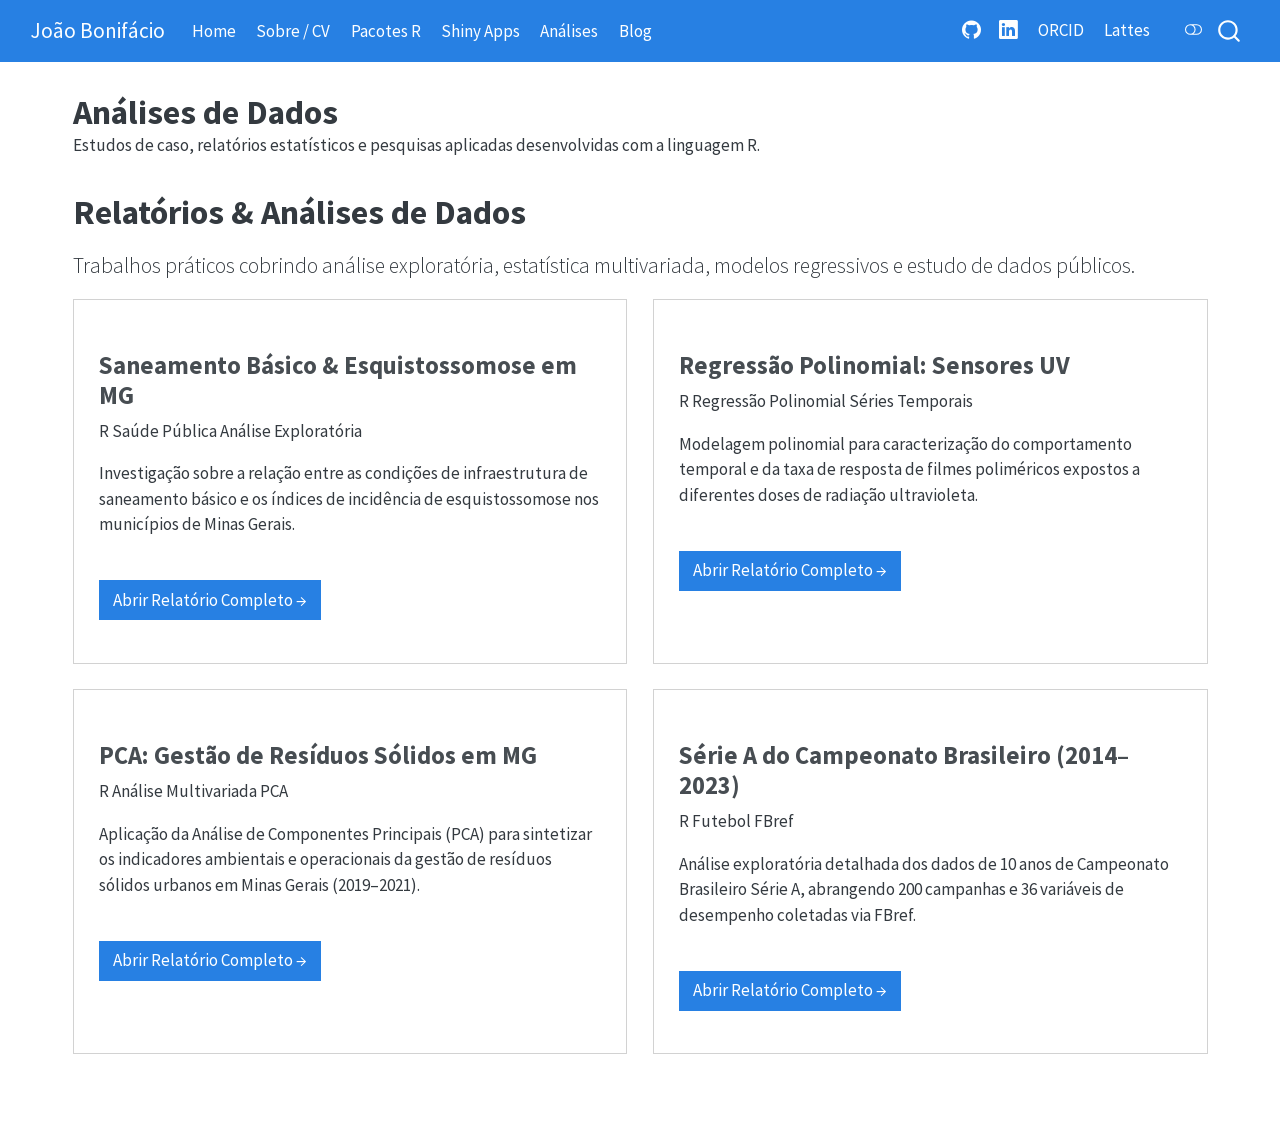
==== docs/analises/index.html @ 39306c9c "style: foto em círculo perfeito, remover emojis e rótulos limpos de ORCID e Lattes" ====
<!DOCTYPE html>
<html xmlns="http://www.w3.org/1999/xhtml" lang="en" xml:lang="en"><head>

<meta charset="utf-8">
<meta name="generator" content="quarto-1.6.39">

<meta name="viewport" content="width=device-width, initial-scale=1.0, user-scalable=yes">

<meta name="description" content="Estudos de caso, relatórios estatísticos e pesquisas aplicadas desenvolvidas com a linguagem R.">

<title>Análises de Dados – João Bonifácio</title>
<style>
code{white-space: pre-wrap;}
span.smallcaps{font-variant: small-caps;}
div.columns{display: flex; gap: min(4vw, 1.5em);}
div.column{flex: auto; overflow-x: auto;}
div.hanging-indent{margin-left: 1.5em; text-indent: -1.5em;}
ul.task-list{list-style: none;}
ul.task-list li input[type="checkbox"] {
width: 0.8em;
margin: 0 0.8em 0.2em -1em;  vertical-align: middle;
}
</style>


<script>const headroomChanged = new CustomEvent("quarto-hrChanged", {
  detail: {},
  bubbles: true,
  cancelable: false,
  composed: false,
});

const announceDismiss = () => {
  const annEl = window.document.getElementById("quarto-announcement");
  if (annEl) {
    annEl.remove();

    const annId = annEl.getAttribute("data-announcement-id");
    window.localStorage.setItem(`quarto-announce-${annId}`, "true");
  }
};

const announceRegister = () => {
  const annEl = window.document.getElementById("quarto-announcement");
  if (annEl) {
    const annId = annEl.getAttribute("data-announcement-id");
    const isDismissed =
      window.localStorage.getItem(`quarto-announce-${annId}`) || false;
    if (isDismissed) {
      announceDismiss();
      return;
    } else {
      annEl.classList.remove("hidden");
    }

    const actionEl = annEl.querySelector(".quarto-announcement-action");
    if (actionEl) {
      actionEl.addEventListener("click", function (e) {
        e.preventDefault();
        // Hide the bar immediately
        announceDismiss();
      });
    }
  }
};

window.document.addEventListener("DOMContentLoaded", function () {
  let init = false;

  announceRegister();

  // Manage the back to top button, if one is present.
  let lastScrollTop = window.pageYOffset || document.documentElement.scrollTop;
  const scrollDownBuffer = 5;
  const scrollUpBuffer = 35;
  const btn = document.getElementById("quarto-back-to-top");
  const hideBackToTop = () => {
    btn.style.display = "none";
  };
  const showBackToTop = () => {
    btn.style.display = "inline-block";
  };
  if (btn) {
    window.document.addEventListener(
      "scroll",
      function () {
        const currentScrollTop =
          window.pageYOffset || document.documentElement.scrollTop;

        // Shows and hides the button 'intelligently' as the user scrolls
        if (currentScrollTop - scrollDownBuffer > lastScrollTop) {
          hideBackToTop();
          lastScrollTop = currentScrollTop <= 0 ? 0 : currentScrollTop;
        } else if (currentScrollTop < lastScrollTop - scrollUpBuffer) {
          showBackToTop();
          lastScrollTop = currentScrollTop <= 0 ? 0 : currentScrollTop;
        }

        // Show the button at the bottom, hides it at the top
        if (currentScrollTop <= 0) {
          hideBackToTop();
        } else if (
          window.innerHeight + currentScrollTop >=
          document.body.offsetHeight
        ) {
          showBackToTop();
        }
      },
      false
    );
  }

  function throttle(func, wait) {
    var timeout;
    return function () {
      const context = this;
      const args = arguments;
      const later = function () {
        clearTimeout(timeout);
        timeout = null;
        func.apply(context, args);
      };

      if (!timeout) {
        timeout = setTimeout(later, wait);
      }
    };
  }

  function headerOffset() {
    // Set an offset if there is are fixed top navbar
    const headerEl = window.document.querySelector("header.fixed-top");
    if (headerEl) {
      return headerEl.clientHeight;
    } else {
      return 0;
    }
  }

  function footerOffset() {
    const footerEl = window.document.querySelector("footer.footer");
    if (footerEl) {
      return footerEl.clientHeight;
    } else {
      return 0;
    }
  }

  function dashboardOffset() {
    const dashboardNavEl = window.document.getElementById(
      "quarto-dashboard-header"
    );
    if (dashboardNavEl !== null) {
      return dashboardNavEl.clientHeight;
    } else {
      return 0;
    }
  }

  function updateDocumentOffsetWithoutAnimation() {
    updateDocumentOffset(false);
  }

  function updateDocumentOffset(animated) {
    // set body offset
    const topOffset = headerOffset();
    const bodyOffset = topOffset + footerOffset() + dashboardOffset();
    const bodyEl = window.document.body;
    bodyEl.setAttribute("data-bs-offset", topOffset);
    bodyEl.style.paddingTop = topOffset + "px";

    // deal with sidebar offsets
    const sidebars = window.document.querySelectorAll(
      ".sidebar, .headroom-target"
    );
    sidebars.forEach((sidebar) => {
      if (!animated) {
        sidebar.classList.add("notransition");
        // Remove the no transition class after the animation has time to complete
        setTimeout(function () {
          sidebar.classList.remove("notransition");
        }, 201);
      }

      if (window.Headroom && sidebar.classList.contains("sidebar-unpinned")) {
        sidebar.style.top = "0";
        sidebar.style.maxHeight = "100vh";
      } else {
        sidebar.style.top = topOffset + "px";
        sidebar.style.maxHeight = "calc(100vh - " + topOffset + "px)";
      }
    });

    // allow space for footer
    const mainContainer = window.document.querySelector(".quarto-container");
    if (mainContainer) {
      mainContainer.style.minHeight = "calc(100vh - " + bodyOffset + "px)";
    }

    // link offset
    let linkStyle = window.document.querySelector("#quarto-target-style");
    if (!linkStyle) {
      linkStyle = window.document.createElement("style");
      linkStyle.setAttribute("id", "quarto-target-style");
      window.document.head.appendChild(linkStyle);
    }
    while (linkStyle.firstChild) {
      linkStyle.removeChild(linkStyle.firstChild);
    }
    if (topOffset > 0) {
      linkStyle.appendChild(
        window.document.createTextNode(`
      section:target::before {
        content: "";
        display: block;
        height: ${topOffset}px;
        margin: -${topOffset}px 0 0;
      }`)
      );
    }
    if (init) {
      window.dispatchEvent(headroomChanged);
    }
    init = true;
  }

  // initialize headroom
  var header = window.document.querySelector("#quarto-header");
  if (header && window.Headroom) {
    const headroom = new window.Headroom(header, {
      tolerance: 5,
      onPin: function () {
        const sidebars = window.document.querySelectorAll(
          ".sidebar, .headroom-target"
        );
        sidebars.forEach((sidebar) => {
          sidebar.classList.remove("sidebar-unpinned");
        });
        updateDocumentOffset();
      },
      onUnpin: function () {
        const sidebars = window.document.querySelectorAll(
          ".sidebar, .headroom-target"
        );
        sidebars.forEach((sidebar) => {
          sidebar.classList.add("sidebar-unpinned");
        });
        updateDocumentOffset();
      },
    });
    headroom.init();

    let frozen = false;
    window.quartoToggleHeadroom = function () {
      if (frozen) {
        headroom.unfreeze();
        frozen = false;
      } else {
        headroom.freeze();
        frozen = true;
      }
    };
  }

  window.addEventListener(
    "hashchange",
    function (e) {
      if (
        getComputedStyle(document.documentElement).scrollBehavior !== "smooth"
      ) {
        window.scrollTo(0, window.pageYOffset - headerOffset());
      }
    },
    false
  );

  // Observe size changed for the header
  const headerEl = window.document.querySelector("header.fixed-top");
  if (headerEl && window.ResizeObserver) {
    const observer = new window.ResizeObserver(() => {
      setTimeout(updateDocumentOffsetWithoutAnimation, 0);
    });
    observer.observe(headerEl, {
      attributes: true,
      childList: true,
      characterData: true,
    });
  } else {
    window.addEventListener(
      "resize",
      throttle(updateDocumentOffsetWithoutAnimation, 50)
    );
  }
  setTimeout(updateDocumentOffsetWithoutAnimation, 250);

  // fixup index.html links if we aren't on the filesystem
  if (window.location.protocol !== "file:") {
    const links = window.document.querySelectorAll("a");
    for (let i = 0; i < links.length; i++) {
      if (links[i].href) {
        links[i].dataset.originalHref = links[i].href;
        links[i].href = links[i].href.replace(/\/index\.html/, "/");
      }
    }

    // Fixup any sharing links that require urls
    // Append url to any sharing urls
    const sharingLinks = window.document.querySelectorAll(
      "a.sidebar-tools-main-item, a.quarto-navigation-tool, a.quarto-navbar-tools, a.quarto-navbar-tools-item"
    );
    for (let i = 0; i < sharingLinks.length; i++) {
      const sharingLink = sharingLinks[i];
      const href = sharingLink.getAttribute("href");
      if (href) {
        sharingLink.setAttribute(
          "href",
          href.replace("|url|", window.location.href)
        );
      }
    }

    // Scroll the active navigation item into view, if necessary
    const navSidebar = window.document.querySelector("nav#quarto-sidebar");
    if (navSidebar) {
      // Find the active item
      const activeItem = navSidebar.querySelector("li.sidebar-item a.active");
      if (activeItem) {
        // Wait for the scroll height and height to resolve by observing size changes on the
        // nav element that is scrollable
        const resizeObserver = new ResizeObserver((_entries) => {
          // The bottom of the element
          const elBottom = activeItem.offsetTop;
          const viewBottom = navSidebar.scrollTop + navSidebar.clientHeight;

          // The element height and scroll height are the same, then we are still loading
          if (viewBottom !== navSidebar.scrollHeight) {
            // Determine if the item isn't visible and scroll to it
            if (elBottom >= viewBottom) {
              navSidebar.scrollTop = elBottom;
            }

            // stop observing now since we've completed the scroll
            resizeObserver.unobserve(navSidebar);
          }
        });
        resizeObserver.observe(navSidebar);
      }
    }
  }
});
</script>
<script>/*!
 * headroom.js v0.12.0 - Give your page some headroom. Hide your header until you need it
 * Copyright (c) 2020 Nick Williams - http://wicky.nillia.ms/headroom.js
 * License: MIT
 */

!function(t,n){"object"==typeof exports&&"undefined"!=typeof module?module.exports=n():"function"==typeof define&&define.amd?define(n):(t=t||self).Headroom=n()}(this,function(){"use strict";function t(){return"undefined"!=typeof window}function d(t){return function(t){return t&&t.document&&function(t){return 9===t.nodeType}(t.document)}(t)?function(t){var n=t.document,o=n.body,s=n.documentElement;return{scrollHeight:function(){return Math.max(o.scrollHeight,s.scrollHeight,o.offsetHeight,s.offsetHeight,o.clientHeight,s.clientHeight)},height:function(){return t.innerHeight||s.clientHeight||o.clientHeight},scrollY:function(){return void 0!==t.pageYOffset?t.pageYOffset:(s||o.parentNode||o).scrollTop}}}(t):function(t){return{scrollHeight:function(){return Math.max(t.scrollHeight,t.offsetHeight,t.clientHeight)},height:function(){return Math.max(t.offsetHeight,t.clientHeight)},scrollY:function(){return t.scrollTop}}}(t)}function n(t,s,e){var n,o=function(){var n=!1;try{var t={get passive(){n=!0}};window.addEventListener("test",t,t),window.removeEventListener("test",t,t)}catch(t){n=!1}return n}(),i=!1,r=d(t),l=r.scrollY(),a={};function c(){var t=Math.round(r.scrollY()),n=r.height(),o=r.scrollHeight();a.scrollY=t,a.lastScrollY=l,a.direction=l<t?"down":"up",a.distance=Math.abs(t-l),a.isOutOfBounds=t<0||o<t+n,a.top=t<=s.offset[a.direction],a.bottom=o<=t+n,a.toleranceExceeded=a.distance>s.tolerance[a.direction],e(a),l=t,i=!1}function h(){i||(i=!0,n=requestAnimationFrame(c))}var u=!!o&&{passive:!0,capture:!1};return t.addEventListener("scroll",h,u),c(),{destroy:function(){cancelAnimationFrame(n),t.removeEventListener("scroll",h,u)}}}function o(t){return t===Object(t)?t:{down:t,up:t}}function s(t,n){n=n||{},Object.assign(this,s.options,n),this.classes=Object.assign({},s.options.classes,n.classes),this.elem=t,this.tolerance=o(this.tolerance),this.offset=o(this.offset),this.initialised=!1,this.frozen=!1}return s.prototype={constructor:s,init:function(){return s.cutsTheMustard&&!this.initialised&&(this.addClass("initial"),this.initialised=!0,setTimeout(function(t){t.scrollTracker=n(t.scroller,{offset:t.offset,tolerance:t.tolerance},t.update.bind(t))},100,this)),this},destroy:function(){this.initialised=!1,Object.keys(this.classes).forEach(this.removeClass,this),this.scrollTracker.destroy()},unpin:function(){!this.hasClass("pinned")&&this.hasClass("unpinned")||(this.addClass("unpinned"),this.removeClass("pinned"),this.onUnpin&&this.onUnpin.call(this))},pin:function(){this.hasClass("unpinned")&&(this.addClass("pinned"),this.removeClass("unpinned"),this.onPin&&this.onPin.call(this))},freeze:function(){this.frozen=!0,this.addClass("frozen")},unfreeze:function(){this.frozen=!1,this.removeClass("frozen")},top:function(){this.hasClass("top")||(this.addClass("top"),this.removeClass("notTop"),this.onTop&&this.onTop.call(this))},notTop:function(){this.hasClass("notTop")||(this.addClass("notTop"),this.removeClass("top"),this.onNotTop&&this.onNotTop.call(this))},bottom:function(){this.hasClass("bottom")||(this.addClass("bottom"),this.removeClass("notBottom"),this.onBottom&&this.onBottom.call(this))},notBottom:function(){this.hasClass("notBottom")||(this.addClass("notBottom"),this.removeClass("bottom"),this.onNotBottom&&this.onNotBottom.call(this))},shouldUnpin:function(t){return"down"===t.direction&&!t.top&&t.toleranceExceeded},shouldPin:function(t){return"up"===t.direction&&t.toleranceExceeded||t.top},addClass:function(t){this.elem.classList.add.apply(this.elem.classList,this.classes[t].split(" "))},removeClass:function(t){this.elem.classList.remove.apply(this.elem.classList,this.classes[t].split(" "))},hasClass:function(t){return this.classes[t].split(" ").every(function(t){return this.classList.contains(t)},this.elem)},update:function(t){t.isOutOfBounds||!0!==this.frozen&&(t.top?this.top():this.notTop(),t.bottom?this.bottom():this.notBottom(),this.shouldUnpin(t)?this.unpin():this.shouldPin(t)&&this.pin())}},s.options={tolerance:{up:0,down:0},offset:0,scroller:t()?window:null,classes:{frozen:"headroom--frozen",pinned:"headroom--pinned",unpinned:"headroom--unpinned",top:"headroom--top",notTop:"headroom--not-top",bottom:"headroom--bottom",notBottom:"headroom--not-bottom",initial:"headroom"}},s.cutsTheMustard=!!(t()&&function(){}.bind&&"classList"in document.documentElement&&Object.assign&&Object.keys&&requestAnimationFrame),s});
</script>
<script>/*!
 * clipboard.js v2.0.11
 * https://clipboardjs.com/
 *
 * Licensed MIT © Zeno Rocha
 */
!function(t,e){"object"==typeof exports&&"object"==typeof module?module.exports=e():"function"==typeof define&&define.amd?define([],e):"object"==typeof exports?exports.ClipboardJS=e():t.ClipboardJS=e()}(this,function(){return n={686:function(t,e,n){"use strict";n.d(e,{default:function(){return b}});var e=n(279),i=n.n(e),e=n(370),u=n.n(e),e=n(817),r=n.n(e);function c(t){try{return document.execCommand(t)}catch(t){return}}var a=function(t){t=r()(t);return c("cut"),t};function o(t,e){var n,o,t=(n=t,o="rtl"===document.documentElement.getAttribute("dir"),(t=document.createElement("textarea")).style.fontSize="12pt",t.style.border="0",t.style.padding="0",t.style.margin="0",t.style.position="absolute",t.style[o?"right":"left"]="-9999px",o=window.pageYOffset||document.documentElement.scrollTop,t.style.top="".concat(o,"px"),t.setAttribute("readonly",""),t.value=n,t);return e.container.appendChild(t),e=r()(t),c("copy"),t.remove(),e}var f=function(t){var e=1<arguments.length&&void 0!==arguments[1]?arguments[1]:{container:document.body},n="";return"string"==typeof t?n=o(t,e):t instanceof HTMLInputElement&&!["text","search","url","tel","password"].includes(null==t?void 0:t.type)?n=o(t.value,e):(n=r()(t),c("copy")),n};function l(t){return(l="function"==typeof Symbol&&"symbol"==typeof Symbol.iterator?function(t){return typeof t}:function(t){return t&&"function"==typeof Symbol&&t.constructor===Symbol&&t!==Symbol.prototype?"symbol":typeof t})(t)}var s=function(){var t=0<arguments.length&&void 0!==arguments[0]?arguments[0]:{},e=t.action,n=void 0===e?"copy":e,o=t.container,e=t.target,t=t.text;if("copy"!==n&&"cut"!==n)throw new Error('Invalid "action" value, use either "copy" or "cut"');if(void 0!==e){if(!e||"object"!==l(e)||1!==e.nodeType)throw new Error('Invalid "target" value, use a valid Element');if("copy"===n&&e.hasAttribute("disabled"))throw new Error('Invalid "target" attribute. Please use "readonly" instead of "disabled" attribute');if("cut"===n&&(e.hasAttribute("readonly")||e.hasAttribute("disabled")))throw new Error('Invalid "target" attribute. You can\'t cut text from elements with "readonly" or "disabled" attributes')}return t?f(t,{container:o}):e?"cut"===n?a(e):f(e,{container:o}):void 0};function p(t){return(p="function"==typeof Symbol&&"symbol"==typeof Symbol.iterator?function(t){return typeof t}:function(t){return t&&"function"==typeof Symbol&&t.constructor===Symbol&&t!==Symbol.prototype?"symbol":typeof t})(t)}function d(t,e){for(var n=0;n<e.length;n++){var o=e[n];o.enumerable=o.enumerable||!1,o.configurable=!0,"value"in o&&(o.writable=!0),Object.defineProperty(t,o.key,o)}}function y(t,e){return(y=Object.setPrototypeOf||function(t,e){return t.__proto__=e,t})(t,e)}function h(n){var o=function(){if("undefined"==typeof Reflect||!Reflect.construct)return!1;if(Reflect.construct.sham)return!1;if("function"==typeof Proxy)return!0;try{return Date.prototype.toString.call(Reflect.construct(Date,[],function(){})),!0}catch(t){return!1}}();return function(){var t,e=v(n);return t=o?(t=v(this).constructor,Reflect.construct(e,arguments,t)):e.apply(this,arguments),e=this,!(t=t)||"object"!==p(t)&&"function"!=typeof t?function(t){if(void 0!==t)return t;throw new ReferenceError("this hasn't been initialised - super() hasn't been called")}(e):t}}function v(t){return(v=Object.setPrototypeOf?Object.getPrototypeOf:function(t){return t.__proto__||Object.getPrototypeOf(t)})(t)}function m(t,e){t="data-clipboard-".concat(t);if(e.hasAttribute(t))return e.getAttribute(t)}var b=function(){!function(t,e){if("function"!=typeof e&&null!==e)throw new TypeError("Super expression must either be null or a function");t.prototype=Object.create(e&&e.prototype,{constructor:{value:t,writable:!0,configurable:!0}}),e&&y(t,e)}(r,i());var t,e,n,o=h(r);function r(t,e){var n;return function(t){if(!(t instanceof r))throw new TypeError("Cannot call a class as a function")}(this),(n=o.call(this)).resolveOptions(e),n.listenClick(t),n}return t=r,n=[{key:"copy",value:function(t){var e=1<arguments.length&&void 0!==arguments[1]?arguments[1]:{container:document.body};return f(t,e)}},{key:"cut",value:function(t){return a(t)}},{key:"isSupported",value:function(){var t=0<arguments.length&&void 0!==arguments[0]?arguments[0]:["copy","cut"],t="string"==typeof t?[t]:t,e=!!document.queryCommandSupported;return t.forEach(function(t){e=e&&!!document.queryCommandSupported(t)}),e}}],(e=[{key:"resolveOptions",value:function(){var t=0<arguments.length&&void 0!==arguments[0]?arguments[0]:{};this.action="function"==typeof t.action?t.action:this.defaultAction,this.target="function"==typeof t.target?t.target:this.defaultTarget,this.text="function"==typeof t.text?t.text:this.defaultText,this.container="object"===p(t.container)?t.container:document.body}},{key:"listenClick",value:function(t){var e=this;this.listener=u()(t,"click",function(t){return e.onClick(t)})}},{key:"onClick",value:function(t){var e=t.delegateTarget||t.currentTarget,n=this.action(e)||"copy",t=s({action:n,container:this.container,target:this.target(e),text:this.text(e)});this.emit(t?"success":"error",{action:n,text:t,trigger:e,clearSelection:function(){e&&e.focus(),window.getSelection().removeAllRanges()}})}},{key:"defaultAction",value:function(t){return m("action",t)}},{key:"defaultTarget",value:function(t){t=m("target",t);if(t)return document.querySelector(t)}},{key:"defaultText",value:function(t){return m("text",t)}},{key:"destroy",value:function(){this.listener.destroy()}}])&&d(t.prototype,e),n&&d(t,n),r}()},828:function(t){var e;"undefined"==typeof Element||Element.prototype.matches||((e=Element.prototype).matches=e.matchesSelector||e.mozMatchesSelector||e.msMatchesSelector||e.oMatchesSelector||e.webkitMatchesSelector),t.exports=function(t,e){for(;t&&9!==t.nodeType;){if("function"==typeof t.matches&&t.matches(e))return t;t=t.parentNode}}},438:function(t,e,n){var u=n(828);function i(t,e,n,o,r){var i=function(e,n,t,o){return function(t){t.delegateTarget=u(t.target,n),t.delegateTarget&&o.call(e,t)}}.apply(this,arguments);return t.addEventListener(n,i,r),{destroy:function(){t.removeEventListener(n,i,r)}}}t.exports=function(t,e,n,o,r){return"function"==typeof t.addEventListener?i.apply(null,arguments):"function"==typeof n?i.bind(null,document).apply(null,arguments):("string"==typeof t&&(t=document.querySelectorAll(t)),Array.prototype.map.call(t,function(t){return i(t,e,n,o,r)}))}},879:function(t,n){n.node=function(t){return void 0!==t&&t instanceof HTMLElement&&1===t.nodeType},n.nodeList=function(t){var e=Object.prototype.toString.call(t);return void 0!==t&&("[object NodeList]"===e||"[object HTMLCollection]"===e)&&"length"in t&&(0===t.length||n.node(t[0]))},n.string=function(t){return"string"==typeof t||t instanceof String},n.fn=function(t){return"[object Function]"===Object.prototype.toString.call(t)}},370:function(t,e,n){var f=n(879),l=n(438);t.exports=function(t,e,n){if(!t&&!e&&!n)throw new Error("Missing required arguments");if(!f.string(e))throw new TypeError("Second argument must be a String");if(!f.fn(n))throw new TypeError("Third argument must be a Function");if(f.node(t))return c=e,a=n,(u=t).addEventListener(c,a),{destroy:function(){u.removeEventListener(c,a)}};if(f.nodeList(t))return o=t,r=e,i=n,Array.prototype.forEach.call(o,function(t){t.addEventListener(r,i)}),{destroy:function(){Array.prototype.forEach.call(o,function(t){t.removeEventListener(r,i)})}};if(f.string(t))return t=t,e=e,n=n,l(document.body,t,e,n);throw new TypeError("First argument must be a String, HTMLElement, HTMLCollection, or NodeList");var o,r,i,u,c,a}},817:function(t){t.exports=function(t){var e,n="SELECT"===t.nodeName?(t.focus(),t.value):"INPUT"===t.nodeName||"TEXTAREA"===t.nodeName?((e=t.hasAttribute("readonly"))||t.setAttribute("readonly",""),t.select(),t.setSelectionRange(0,t.value.length),e||t.removeAttribute("readonly"),t.value):(t.hasAttribute("contenteditable")&&t.focus(),n=window.getSelection(),(e=document.createRange()).selectNodeContents(t),n.removeAllRanges(),n.addRange(e),n.toString());return n}},279:function(t){function e(){}e.prototype={on:function(t,e,n){var o=this.e||(this.e={});return(o[t]||(o[t]=[])).push({fn:e,ctx:n}),this},once:function(t,e,n){var o=this;function r(){o.off(t,r),e.apply(n,arguments)}return r._=e,this.on(t,r,n)},emit:function(t){for(var e=[].slice.call(arguments,1),n=((this.e||(this.e={}))[t]||[]).slice(),o=0,r=n.length;o<r;o++)n[o].fn.apply(n[o].ctx,e);return this},off:function(t,e){var n=this.e||(this.e={}),o=n[t],r=[];if(o&&e)for(var i=0,u=o.length;i<u;i++)o[i].fn!==e&&o[i].fn._!==e&&r.push(o[i]);return r.length?n[t]=r:delete n[t],this}},t.exports=e,t.exports.TinyEmitter=e}},r={},o.n=function(t){var e=t&&t.__esModule?function(){return t.default}:function(){return t};return o.d(e,{a:e}),e},o.d=function(t,e){for(var n in e)o.o(e,n)&&!o.o(t,n)&&Object.defineProperty(t,n,{enumerable:!0,get:e[n]})},o.o=function(t,e){return Object.prototype.hasOwnProperty.call(t,e)},o(686).default;function o(t){if(r[t])return r[t].exports;var e=r[t]={exports:{}};return n[t](e,e.exports,o),e.exports}var n,r});</script>
<script>/*! @algolia/autocomplete-js 1.11.1 | MIT License | © Algolia, Inc. and contributors | https://github.com/algolia/autocomplete */
!function(e,t){"object"==typeof exports&&"undefined"!=typeof module?t(exports):"function"==typeof define&&define.amd?define(["exports"],t):t((e="undefined"!=typeof globalThis?globalThis:e||self)["@algolia/autocomplete-js"]={})}(this,(function(e){"use strict";function t(e,t){var n=Object.keys(e);if(Object.getOwnPropertySymbols){var r=Object.getOwnPropertySymbols(e);t&&(r=r.filter((function(t){return Object.getOwnPropertyDescriptor(e,t).enumerable}))),n.push.apply(n,r)}return n}function n(e){for(var n=1;n<arguments.length;n++){var r=null!=arguments[n]?arguments[n]:{};n%2?t(Object(r),!0).forEach((function(t){o(e,t,r[t])})):Object.getOwnPropertyDescriptors?Object.defineProperties(e,Object.getOwnPropertyDescriptors(r)):t(Object(r)).forEach((function(t){Object.defineProperty(e,t,Object.getOwnPropertyDescriptor(r,t))}))}return e}function r(e){return r="function"==typeof Symbol&&"symbol"==typeof Symbol.iterator?function(e){return typeof e}:function(e){return e&&"function"==typeof Symbol&&e.constructor===Symbol&&e!==Symbol.prototype?"symbol":typeof e},r(e)}function o(e,t,n){return(t=function(e){var t=function(e,t){if("object"!=typeof e||null===e)return e;var n=e[Symbol.toPrimitive];if(void 0!==n){var r=n.call(e,t||"default");if("object"!=typeof r)return r;throw new TypeError("@@toPrimitive must return a primitive value.")}return("string"===t?String:Number)(e)}(e,"string");return"symbol"==typeof t?t:String(t)}(t))in e?Object.defineProperty(e,t,{value:n,enumerable:!0,configurable:!0,writable:!0}):e[t]=n,e}function i(){return i=Object.assign?Object.assign.bind():function(e){for(var t=1;t<arguments.length;t++){var n=arguments[t];for(var r in n)Object.prototype.hasOwnProperty.call(n,r)&&(e[r]=n[r])}return e},i.apply(this,arguments)}function u(e,t){if(null==e)return{};var n,r,o=function(e,t){if(null==e)return{};var n,r,o={},i=Object.keys(e);for(r=0;r<i.length;r++)n=i[r],t.indexOf(n)>=0||(o[n]=e[n]);return o}(e,t);if(Object.getOwnPropertySymbols){var i=Object.getOwnPropertySymbols(e);for(r=0;r<i.length;r++)n=i[r],t.indexOf(n)>=0||Object.prototype.propertyIsEnumerable.call(e,n)&&(o[n]=e[n])}return o}function a(e,t){return function(e){if(Array.isArray(e))return e}(e)||function(e,t){var n=null==e?null:"undefined"!=typeof Symbol&&e[Symbol.iterator]||e["@@iterator"];if(null!=n){var r,o,i,u,a=[],l=!0,c=!1;try{if(i=(n=n.call(e)).next,0===t){if(Object(n)!==n)return;l=!1}else for(;!(l=(r=i.call(n)).done)&&(a.push(r.value),a.length!==t);l=!0);}catch(e){c=!0,o=e}finally{try{if(!l&&null!=n.return&&(u=n.return(),Object(u)!==u))return}finally{if(c)throw o}}return a}}(e,t)||c(e,t)||function(){throw new TypeError("Invalid attempt to destructure non-iterable instance.\nIn order to be iterable, non-array objects must have a [Symbol.iterator]() method.")}()}function l(e){return function(e){if(Array.isArray(e))return s(e)}(e)||function(e){if("undefined"!=typeof Symbol&&null!=e[Symbol.iterator]||null!=e["@@iterator"])return Array.from(e)}(e)||c(e)||function(){throw new TypeError("Invalid attempt to spread non-iterable instance.\nIn order to be iterable, non-array objects must have a [Symbol.iterator]() method.")}()}function c(e,t){if(e){if("string"==typeof e)return s(e,t);var n=Object.prototype.toString.call(e).slice(8,-1);return"Object"===n&&e.constructor&&(n=e.constructor.name),"Map"===n||"Set"===n?Array.from(e):"Arguments"===n||/^(?:Ui|I)nt(?:8|16|32)(?:Clamped)?Array$/.test(n)?s(e,t):void 0}}function s(e,t){(null==t||t>e.length)&&(t=e.length);for(var n=0,r=new Array(t);n<t;n++)r[n]=e[n];return r}function f(e){return{current:e}}function p(e,t){var n=void 0;return function(){for(var r=arguments.length,o=new Array(r),i=0;i<r;i++)o[i]=arguments[i];n&&clearTimeout(n),n=setTimeout((function(){return e.apply(void 0,o)}),t)}}function m(e){return e.reduce((function(e,t){return e.concat(t)}),[])}var v=0;function d(){return"autocomplete-".concat(v++)}function y(e,t){return t.reduce((function(e,t){return e&&e[t]}),e)}function b(e){return 0===e.collections.length?0:e.collections.reduce((function(e,t){return e+t.items.length}),0)}function g(e){return e!==Object(e)}function h(e,t){if(e===t)return!0;if(g(e)||g(t)||"function"==typeof e||"function"==typeof t)return e===t;if(Object.keys(e).length!==Object.keys(t).length)return!1;for(var n=0,r=Object.keys(e);n<r.length;n++){var o=r[n];if(!(o in t))return!1;if(!h(e[o],t[o]))return!1}return!0}var O=function(){};var _="1.11.1",S=[{segment:"autocomplete-core",version:_}];function j(e){var t=e.item,n=e.items,r=void 0===n?[]:n;return{index:t.__autocomplete_indexName,items:[t],positions:[1+r.findIndex((function(e){return e.objectID===t.objectID}))],queryID:t.__autocomplete_queryID,algoliaSource:["autocomplete"]}}function P(e,t){return function(e){if(Array.isArray(e))return e}(e)||function(e,t){var n=null==e?null:"undefined"!=typeof Symbol&&e[Symbol.iterator]||e["@@iterator"];if(null!=n){var r,o,i,u,a=[],l=!0,c=!1;try{if(i=(n=n.call(e)).next,0===t){if(Object(n)!==n)return;l=!1}else for(;!(l=(r=i.call(n)).done)&&(a.push(r.value),a.length!==t);l=!0);}catch(e){c=!0,o=e}finally{try{if(!l&&null!=n.return&&(u=n.return(),Object(u)!==u))return}finally{if(c)throw o}}return a}}(e,t)||function(e,t){if(!e)return;if("string"==typeof e)return w(e,t);var n=Object.prototype.toString.call(e).slice(8,-1);"Object"===n&&e.constructor&&(n=e.constructor.name);if("Map"===n||"Set"===n)return Array.from(e);if("Arguments"===n||/^(?:Ui|I)nt(?:8|16|32)(?:Clamped)?Array$/.test(n))return w(e,t)}(e,t)||function(){throw new TypeError("Invalid attempt to destructure non-iterable instance.\nIn order to be iterable, non-array objects must have a [Symbol.iterator]() method.")}()}function w(e,t){(null==t||t>e.length)&&(t=e.length);for(var n=0,r=new Array(t);n<t;n++)r[n]=e[n];return r}var I=["items"],A=["items"];function E(e){return E="function"==typeof Symbol&&"symbol"==typeof Symbol.iterator?function(e){return typeof e}:function(e){return e&&"function"==typeof Symbol&&e.constructor===Symbol&&e!==Symbol.prototype?"symbol":typeof e},E(e)}function D(e){return function(e){if(Array.isArray(e))return C(e)}(e)||function(e){if("undefined"!=typeof Symbol&&null!=e[Symbol.iterator]||null!=e["@@iterator"])return Array.from(e)}(e)||function(e,t){if(!e)return;if("string"==typeof e)return C(e,t);var n=Object.prototype.toString.call(e).slice(8,-1);"Object"===n&&e.constructor&&(n=e.constructor.name);if("Map"===n||"Set"===n)return Array.from(e);if("Arguments"===n||/^(?:Ui|I)nt(?:8|16|32)(?:Clamped)?Array$/.test(n))return C(e,t)}(e)||function(){throw new TypeError("Invalid attempt to spread non-iterable instance.\nIn order to be iterable, non-array objects must have a [Symbol.iterator]() method.")}()}function C(e,t){(null==t||t>e.length)&&(t=e.length);for(var n=0,r=new Array(t);n<t;n++)r[n]=e[n];return r}function k(e,t){if(null==e)return{};var n,r,o=function(e,t){if(null==e)return{};var n,r,o={},i=Object.keys(e);for(r=0;r<i.length;r++)n=i[r],t.indexOf(n)>=0||(o[n]=e[n]);return o}(e,t);if(Object.getOwnPropertySymbols){var i=Object.getOwnPropertySymbols(e);for(r=0;r<i.length;r++)n=i[r],t.indexOf(n)>=0||Object.prototype.propertyIsEnumerable.call(e,n)&&(o[n]=e[n])}return o}function x(e,t){var n=Object.keys(e);if(Object.getOwnPropertySymbols){var r=Object.getOwnPropertySymbols(e);t&&(r=r.filter((function(t){return Object.getOwnPropertyDescriptor(e,t).enumerable}))),n.push.apply(n,r)}return n}function N(e){for(var t=1;t<arguments.length;t++){var n=null!=arguments[t]?arguments[t]:{};t%2?x(Object(n),!0).forEach((function(t){T(e,t,n[t])})):Object.getOwnPropertyDescriptors?Object.defineProperties(e,Object.getOwnPropertyDescriptors(n)):x(Object(n)).forEach((function(t){Object.defineProperty(e,t,Object.getOwnPropertyDescriptor(n,t))}))}return e}function T(e,t,n){return(t=function(e){var t=function(e,t){if("object"!==E(e)||null===e)return e;var n=e[Symbol.toPrimitive];if(void 0!==n){var r=n.call(e,t||"default");if("object"!==E(r))return r;throw new TypeError("@@toPrimitive must return a primitive value.")}return("string"===t?String:Number)(e)}(e,"string");return"symbol"===E(t)?t:String(t)}(t))in e?Object.defineProperty(e,t,{value:n,enumerable:!0,configurable:!0,writable:!0}):e[t]=n,e}function q(e){for(var t=arguments.length>1&&void 0!==arguments[1]?arguments[1]:20,n=[],r=0;r<e.objectIDs.length;r+=t)n.push(N(N({},e),{},{objectIDs:e.objectIDs.slice(r,r+t)}));return n}function B(e){return e.map((function(e){var t=e.items,n=k(e,I);return N(N({},n),{},{objectIDs:(null==t?void 0:t.map((function(e){return e.objectID})))||n.objectIDs})}))}function R(e){var t,n,r,o=(t=P((e.version||"").split(".").map(Number),2),n=t[0],r=t[1],n>=3||2===n&&r>=4||1===n&&r>=10);function i(t,n,r){if(o&&void 0!==r){var i=r[0].__autocomplete_algoliaCredentials,u={"X-Algolia-Application-Id":i.appId,"X-Algolia-API-Key":i.apiKey};e.apply(void 0,[t].concat(D(n),[{headers:u}]))}else e.apply(void 0,[t].concat(D(n)))}return{init:function(t,n){e("init",{appId:t,apiKey:n})},setUserToken:function(t){e("setUserToken",t)},clickedObjectIDsAfterSearch:function(){for(var e=arguments.length,t=new Array(e),n=0;n<e;n++)t[n]=arguments[n];t.length>0&&i("clickedObjectIDsAfterSearch",B(t),t[0].items)},clickedObjectIDs:function(){for(var e=arguments.length,t=new Array(e),n=0;n<e;n++)t[n]=arguments[n];t.length>0&&i("clickedObjectIDs",B(t),t[0].items)},clickedFilters:function(){for(var t=arguments.length,n=new Array(t),r=0;r<t;r++)n[r]=arguments[r];n.length>0&&e.apply(void 0,["clickedFilters"].concat(n))},convertedObjectIDsAfterSearch:function(){for(var e=arguments.length,t=new Array(e),n=0;n<e;n++)t[n]=arguments[n];t.length>0&&i("convertedObjectIDsAfterSearch",B(t),t[0].items)},convertedObjectIDs:function(){for(var e=arguments.length,t=new Array(e),n=0;n<e;n++)t[n]=arguments[n];t.length>0&&i("convertedObjectIDs",B(t),t[0].items)},convertedFilters:function(){for(var t=arguments.length,n=new Array(t),r=0;r<t;r++)n[r]=arguments[r];n.length>0&&e.apply(void 0,["convertedFilters"].concat(n))},viewedObjectIDs:function(){for(var e=arguments.length,t=new Array(e),n=0;n<e;n++)t[n]=arguments[n];t.length>0&&t.reduce((function(e,t){var n=t.items,r=k(t,A);return[].concat(D(e),D(q(N(N({},r),{},{objectIDs:(null==n?void 0:n.map((function(e){return e.objectID})))||r.objectIDs})).map((function(e){return{items:n,payload:e}}))))}),[]).forEach((function(e){var t=e.items;return i("viewedObjectIDs",[e.payload],t)}))},viewedFilters:function(){for(var t=arguments.length,n=new Array(t),r=0;r<t;r++)n[r]=arguments[r];n.length>0&&e.apply(void 0,["viewedFilters"].concat(n))}}}function F(e){var t=e.items.reduce((function(e,t){var n;return e[t.__autocomplete_indexName]=(null!==(n=e[t.__autocomplete_indexName])&&void 0!==n?n:[]).concat(t),e}),{});return Object.keys(t).map((function(e){return{index:e,items:t[e],algoliaSource:["autocomplete"]}}))}function L(e){return e.objectID&&e.__autocomplete_indexName&&e.__autocomplete_queryID}function U(e){return U="function"==typeof Symbol&&"symbol"==typeof Symbol.iterator?function(e){return typeof e}:function(e){return e&&"function"==typeof Symbol&&e.constructor===Symbol&&e!==Symbol.prototype?"symbol":typeof e},U(e)}function M(e){return function(e){if(Array.isArray(e))return H(e)}(e)||function(e){if("undefined"!=typeof Symbol&&null!=e[Symbol.iterator]||null!=e["@@iterator"])return Array.from(e)}(e)||function(e,t){if(!e)return;if("string"==typeof e)return H(e,t);var n=Object.prototype.toString.call(e).slice(8,-1);"Object"===n&&e.constructor&&(n=e.constructor.name);if("Map"===n||"Set"===n)return Array.from(e);if("Arguments"===n||/^(?:Ui|I)nt(?:8|16|32)(?:Clamped)?Array$/.test(n))return H(e,t)}(e)||function(){throw new TypeError("Invalid attempt to spread non-iterable instance.\nIn order to be iterable, non-array objects must have a [Symbol.iterator]() method.")}()}function H(e,t){(null==t||t>e.length)&&(t=e.length);for(var n=0,r=new Array(t);n<t;n++)r[n]=e[n];return r}function V(e,t){var n=Object.keys(e);if(Object.getOwnPropertySymbols){var r=Object.getOwnPropertySymbols(e);t&&(r=r.filter((function(t){return Object.getOwnPropertyDescriptor(e,t).enumerable}))),n.push.apply(n,r)}return n}function W(e){for(var t=1;t<arguments.length;t++){var n=null!=arguments[t]?arguments[t]:{};t%2?V(Object(n),!0).forEach((function(t){K(e,t,n[t])})):Object.getOwnPropertyDescriptors?Object.defineProperties(e,Object.getOwnPropertyDescriptors(n)):V(Object(n)).forEach((function(t){Object.defineProperty(e,t,Object.getOwnPropertyDescriptor(n,t))}))}return e}function K(e,t,n){return(t=function(e){var t=function(e,t){if("object"!==U(e)||null===e)return e;var n=e[Symbol.toPrimitive];if(void 0!==n){var r=n.call(e,t||"default");if("object"!==U(r))return r;throw new TypeError("@@toPrimitive must return a primitive value.")}return("string"===t?String:Number)(e)}(e,"string");return"symbol"===U(t)?t:String(t)}(t))in e?Object.defineProperty(e,t,{value:n,enumerable:!0,configurable:!0,writable:!0}):e[t]=n,e}var Q="2.6.0",$="https://cdn.jsdelivr.net/npm/search-insights@".concat(Q,"/dist/search-insights.min.js"),z=p((function(e){var t=e.onItemsChange,n=e.items,r=e.insights,o=e.state;t({insights:r,insightsEvents:F({items:n}).map((function(e){return W({eventName:"Items Viewed"},e)})),state:o})}),400);function G(e){var t=function(e){return W({onItemsChange:function(e){var t=e.insights,n=e.insightsEvents;t.viewedObjectIDs.apply(t,M(n.map((function(e){return W(W({},e),{},{algoliaSource:[].concat(M(e.algoliaSource||[]),["autocomplete-internal"])})}))))},onSelect:function(e){var t=e.insights,n=e.insightsEvents;t.clickedObjectIDsAfterSearch.apply(t,M(n.map((function(e){return W(W({},e),{},{algoliaSource:[].concat(M(e.algoliaSource||[]),["autocomplete-internal"])})}))))},onActive:O},e)}(e),n=t.insightsClient,r=t.onItemsChange,o=t.onSelect,i=t.onActive,u=n;n||function(e){if("undefined"!=typeof window)e({window:window})}((function(e){var t=e.window,n=t.AlgoliaAnalyticsObject||"aa";"string"==typeof n&&(u=t[n]),u||(t.AlgoliaAnalyticsObject=n,t[n]||(t[n]=function(){t[n].queue||(t[n].queue=[]);for(var e=arguments.length,r=new Array(e),o=0;o<e;o++)r[o]=arguments[o];t[n].queue.push(r)}),t[n].version=Q,u=t[n],function(e){var t="[Autocomplete]: Could not load search-insights.js. Please load it manually following https://alg.li/insights-autocomplete";try{var n=e.document.createElement("script");n.async=!0,n.src=$,n.onerror=function(){console.error(t)},document.body.appendChild(n)}catch(e){console.error(t)}}(t))}));var a=R(u),l=f([]),c=p((function(e){var t=e.state;if(t.isOpen){var n=t.collections.reduce((function(e,t){return[].concat(M(e),M(t.items))}),[]).filter(L);h(l.current.map((function(e){return e.objectID})),n.map((function(e){return e.objectID})))||(l.current=n,n.length>0&&z({onItemsChange:r,items:n,insights:a,state:t}))}}),0);return{name:"aa.algoliaInsightsPlugin",subscribe:function(e){var t=e.setContext,n=e.onSelect,r=e.onActive;function l(e){t({algoliaInsightsPlugin:{__algoliaSearchParameters:W({clickAnalytics:!0},e?{userToken:e}:{}),insights:a}})}u("addAlgoliaAgent","insights-plugin"),l(),u("onUserTokenChange",l),u("getUserToken",null,(function(e,t){l(t)})),n((function(e){var t=e.item,n=e.state,r=e.event,i=e.source;L(t)&&o({state:n,event:r,insights:a,item:t,insightsEvents:[W({eventName:"Item Selected"},j({item:t,items:i.getItems().filter(L)}))]})})),r((function(e){var t=e.item,n=e.source,r=e.state,o=e.event;L(t)&&i({state:r,event:o,insights:a,item:t,insightsEvents:[W({eventName:"Item Active"},j({item:t,items:n.getItems().filter(L)}))]})}))},onStateChange:function(e){var t=e.state;c({state:t})},__autocomplete_pluginOptions:e}}function J(e,t){var n=t;return{then:function(t,r){return J(e.then(Y(t,n,e),Y(r,n,e)),n)},catch:function(t){return J(e.catch(Y(t,n,e)),n)},finally:function(t){return t&&n.onCancelList.push(t),J(e.finally(Y(t&&function(){return n.onCancelList=[],t()},n,e)),n)},cancel:function(){n.isCanceled=!0;var e=n.onCancelList;n.onCancelList=[],e.forEach((function(e){e()}))},isCanceled:function(){return!0===n.isCanceled}}}function X(e){return J(e,{isCanceled:!1,onCancelList:[]})}function Y(e,t,n){return e?function(n){return t.isCanceled?n:e(n)}:n}function Z(e,t,n,r){if(!n)return null;if(e<0&&(null===t||null!==r&&0===t))return n+e;var o=(null===t?-1:t)+e;return o<=-1||o>=n?null===r?null:0:o}function ee(e,t){var n=Object.keys(e);if(Object.getOwnPropertySymbols){var r=Object.getOwnPropertySymbols(e);t&&(r=r.filter((function(t){return Object.getOwnPropertyDescriptor(e,t).enumerable}))),n.push.apply(n,r)}return n}function te(e){for(var t=1;t<arguments.length;t++){var n=null!=arguments[t]?arguments[t]:{};t%2?ee(Object(n),!0).forEach((function(t){ne(e,t,n[t])})):Object.getOwnPropertyDescriptors?Object.defineProperties(e,Object.getOwnPropertyDescriptors(n)):ee(Object(n)).forEach((function(t){Object.defineProperty(e,t,Object.getOwnPropertyDescriptor(n,t))}))}return e}function ne(e,t,n){return(t=function(e){var t=function(e,t){if("object"!==re(e)||null===e)return e;var n=e[Symbol.toPrimitive];if(void 0!==n){var r=n.call(e,t||"default");if("object"!==re(r))return r;throw new TypeError("@@toPrimitive must return a primitive value.")}return("string"===t?String:Number)(e)}(e,"string");return"symbol"===re(t)?t:String(t)}(t))in e?Object.defineProperty(e,t,{value:n,enumerable:!0,configurable:!0,writable:!0}):e[t]=n,e}function re(e){return re="function"==typeof Symbol&&"symbol"==typeof Symbol.iterator?function(e){return typeof e}:function(e){return e&&"function"==typeof Symbol&&e.constructor===Symbol&&e!==Symbol.prototype?"symbol":typeof e},re(e)}function oe(e){var t=function(e){var t=e.collections.map((function(e){return e.items.length})).reduce((function(e,t,n){var r=(e[n-1]||0)+t;return e.push(r),e}),[]).reduce((function(t,n){return n<=e.activeItemId?t+1:t}),0);return e.collections[t]}(e);if(!t)return null;var n=t.items[function(e){for(var t=e.state,n=e.collection,r=!1,o=0,i=0;!1===r;){var u=t.collections[o];if(u===n){r=!0;break}i+=u.items.length,o++}return t.activeItemId-i}({state:e,collection:t})],r=t.source;return{item:n,itemInputValue:r.getItemInputValue({item:n,state:e}),itemUrl:r.getItemUrl({item:n,state:e}),source:r}}function ie(e,t,n){return[e,null==n?void 0:n.sourceId,t].filter(Boolean).join("-").replace(/\s/g,"")}var ue=/((gt|sm)-|galaxy nexus)|samsung[- ]|samsungbrowser/i;function ae(e){return ae="function"==typeof Symbol&&"symbol"==typeof Symbol.iterator?function(e){return typeof e}:function(e){return e&&"function"==typeof Symbol&&e.constructor===Symbol&&e!==Symbol.prototype?"symbol":typeof e},ae(e)}function le(e,t){var n=Object.keys(e);if(Object.getOwnPropertySymbols){var r=Object.getOwnPropertySymbols(e);t&&(r=r.filter((function(t){return Object.getOwnPropertyDescriptor(e,t).enumerable}))),n.push.apply(n,r)}return n}function ce(e,t,n){return(t=function(e){var t=function(e,t){if("object"!==ae(e)||null===e)return e;var n=e[Symbol.toPrimitive];if(void 0!==n){var r=n.call(e,t||"default");if("object"!==ae(r))return r;throw new TypeError("@@toPrimitive must return a primitive value.")}return("string"===t?String:Number)(e)}(e,"string");return"symbol"===ae(t)?t:String(t)}(t))in e?Object.defineProperty(e,t,{value:n,enumerable:!0,configurable:!0,writable:!0}):e[t]=n,e}function se(e,t,n){var r,o=t.initialState;return{getState:function(){return o},dispatch:function(r,i){var u=function(e){for(var t=1;t<arguments.length;t++){var n=null!=arguments[t]?arguments[t]:{};t%2?le(Object(n),!0).forEach((function(t){ce(e,t,n[t])})):Object.getOwnPropertyDescriptors?Object.defineProperties(e,Object.getOwnPropertyDescriptors(n)):le(Object(n)).forEach((function(t){Object.defineProperty(e,t,Object.getOwnPropertyDescriptor(n,t))}))}return e}({},o);o=e(o,{type:r,props:t,payload:i}),n({state:o,prevState:u})},pendingRequests:(r=[],{add:function(e){return r.push(e),e.finally((function(){r=r.filter((function(t){return t!==e}))}))},cancelAll:function(){r.forEach((function(e){return e.cancel()}))},isEmpty:function(){return 0===r.length}})}}function fe(e){return fe="function"==typeof Symbol&&"symbol"==typeof Symbol.iterator?function(e){return typeof e}:function(e){return e&&"function"==typeof Symbol&&e.constructor===Symbol&&e!==Symbol.prototype?"symbol":typeof e},fe(e)}function pe(e,t){var n=Object.keys(e);if(Object.getOwnPropertySymbols){var r=Object.getOwnPropertySymbols(e);t&&(r=r.filter((function(t){return Object.getOwnPropertyDescriptor(e,t).enumerable}))),n.push.apply(n,r)}return n}function me(e){for(var t=1;t<arguments.length;t++){var n=null!=arguments[t]?arguments[t]:{};t%2?pe(Object(n),!0).forEach((function(t){ve(e,t,n[t])})):Object.getOwnPropertyDescriptors?Object.defineProperties(e,Object.getOwnPropertyDescriptors(n)):pe(Object(n)).forEach((function(t){Object.defineProperty(e,t,Object.getOwnPropertyDescriptor(n,t))}))}return e}function ve(e,t,n){return(t=function(e){var t=function(e,t){if("object"!==fe(e)||null===e)return e;var n=e[Symbol.toPrimitive];if(void 0!==n){var r=n.call(e,t||"default");if("object"!==fe(r))return r;throw new TypeError("@@toPrimitive must return a primitive value.")}return("string"===t?String:Number)(e)}(e,"string");return"symbol"===fe(t)?t:String(t)}(t))in e?Object.defineProperty(e,t,{value:n,enumerable:!0,configurable:!0,writable:!0}):e[t]=n,e}function de(e){return de="function"==typeof Symbol&&"symbol"==typeof Symbol.iterator?function(e){return typeof e}:function(e){return e&&"function"==typeof Symbol&&e.constructor===Symbol&&e!==Symbol.prototype?"symbol":typeof e},de(e)}function ye(e){return function(e){if(Array.isArray(e))return be(e)}(e)||function(e){if("undefined"!=typeof Symbol&&null!=e[Symbol.iterator]||null!=e["@@iterator"])return Array.from(e)}(e)||function(e,t){if(!e)return;if("string"==typeof e)return be(e,t);var n=Object.prototype.toString.call(e).slice(8,-1);"Object"===n&&e.constructor&&(n=e.constructor.name);if("Map"===n||"Set"===n)return Array.from(e);if("Arguments"===n||/^(?:Ui|I)nt(?:8|16|32)(?:Clamped)?Array$/.test(n))return be(e,t)}(e)||function(){throw new TypeError("Invalid attempt to spread non-iterable instance.\nIn order to be iterable, non-array objects must have a [Symbol.iterator]() method.")}()}function be(e,t){(null==t||t>e.length)&&(t=e.length);for(var n=0,r=new Array(t);n<t;n++)r[n]=e[n];return r}function ge(e,t){var n=Object.keys(e);if(Object.getOwnPropertySymbols){var r=Object.getOwnPropertySymbols(e);t&&(r=r.filter((function(t){return Object.getOwnPropertyDescriptor(e,t).enumerable}))),n.push.apply(n,r)}return n}function he(e){for(var t=1;t<arguments.length;t++){var n=null!=arguments[t]?arguments[t]:{};t%2?ge(Object(n),!0).forEach((function(t){Oe(e,t,n[t])})):Object.getOwnPropertyDescriptors?Object.defineProperties(e,Object.getOwnPropertyDescriptors(n)):ge(Object(n)).forEach((function(t){Object.defineProperty(e,t,Object.getOwnPropertyDescriptor(n,t))}))}return e}function Oe(e,t,n){return(t=function(e){var t=function(e,t){if("object"!==de(e)||null===e)return e;var n=e[Symbol.toPrimitive];if(void 0!==n){var r=n.call(e,t||"default");if("object"!==de(r))return r;throw new TypeError("@@toPrimitive must return a primitive value.")}return("string"===t?String:Number)(e)}(e,"string");return"symbol"===de(t)?t:String(t)}(t))in e?Object.defineProperty(e,t,{value:n,enumerable:!0,configurable:!0,writable:!0}):e[t]=n,e}function _e(e,t){var n,r="undefined"!=typeof window?window:{},o=e.plugins||[];return he(he({debug:!1,openOnFocus:!1,enterKeyHint:void 0,placeholder:"",autoFocus:!1,defaultActiveItemId:null,stallThreshold:300,insights:!1,environment:r,shouldPanelOpen:function(e){return b(e.state)>0},reshape:function(e){return e.sources}},e),{},{id:null!==(n=e.id)&&void 0!==n?n:d(),plugins:o,initialState:he({activeItemId:null,query:"",completion:null,collections:[],isOpen:!1,status:"idle",context:{}},e.initialState),onStateChange:function(t){var n;null===(n=e.onStateChange)||void 0===n||n.call(e,t),o.forEach((function(e){var n;return null===(n=e.onStateChange)||void 0===n?void 0:n.call(e,t)}))},onSubmit:function(t){var n;null===(n=e.onSubmit)||void 0===n||n.call(e,t),o.forEach((function(e){var n;return null===(n=e.onSubmit)||void 0===n?void 0:n.call(e,t)}))},onReset:function(t){var n;null===(n=e.onReset)||void 0===n||n.call(e,t),o.forEach((function(e){var n;return null===(n=e.onReset)||void 0===n?void 0:n.call(e,t)}))},getSources:function(n){return Promise.all([].concat(ye(o.map((function(e){return e.getSources}))),[e.getSources]).filter(Boolean).map((function(e){return function(e,t){var n=[];return Promise.resolve(e(t)).then((function(e){return Promise.all(e.filter((function(e){return Boolean(e)})).map((function(e){if(e.sourceId,n.includes(e.sourceId))throw new Error("[Autocomplete] The `sourceId` ".concat(JSON.stringify(e.sourceId)," is not unique."));n.push(e.sourceId);var t={getItemInputValue:function(e){return e.state.query},getItemUrl:function(){},onSelect:function(e){(0,e.setIsOpen)(!1)},onActive:O,onResolve:O};Object.keys(t).forEach((function(e){t[e].__default=!0}));var r=te(te({},t),e);return Promise.resolve(r)})))}))}(e,n)}))).then((function(e){return m(e)})).then((function(e){return e.map((function(e){return he(he({},e),{},{onSelect:function(n){e.onSelect(n),t.forEach((function(e){var t;return null===(t=e.onSelect)||void 0===t?void 0:t.call(e,n)}))},onActive:function(n){e.onActive(n),t.forEach((function(e){var t;return null===(t=e.onActive)||void 0===t?void 0:t.call(e,n)}))},onResolve:function(n){e.onResolve(n),t.forEach((function(e){var t;return null===(t=e.onResolve)||void 0===t?void 0:t.call(e,n)}))}})}))}))},navigator:he({navigate:function(e){var t=e.itemUrl;r.location.assign(t)},navigateNewTab:function(e){var t=e.itemUrl,n=r.open(t,"_blank","noopener");null==n||n.focus()},navigateNewWindow:function(e){var t=e.itemUrl;r.open(t,"_blank","noopener")}},e.navigator)})}function Se(e){return Se="function"==typeof Symbol&&"symbol"==typeof Symbol.iterator?function(e){return typeof e}:function(e){return e&&"function"==typeof Symbol&&e.constructor===Symbol&&e!==Symbol.prototype?"symbol":typeof e},Se(e)}function je(e,t){var n=Object.keys(e);if(Object.getOwnPropertySymbols){var r=Object.getOwnPropertySymbols(e);t&&(r=r.filter((function(t){return Object.getOwnPropertyDescriptor(e,t).enumerable}))),n.push.apply(n,r)}return n}function Pe(e){for(var t=1;t<arguments.length;t++){var n=null!=arguments[t]?arguments[t]:{};t%2?je(Object(n),!0).forEach((function(t){we(e,t,n[t])})):Object.getOwnPropertyDescriptors?Object.defineProperties(e,Object.getOwnPropertyDescriptors(n)):je(Object(n)).forEach((function(t){Object.defineProperty(e,t,Object.getOwnPropertyDescriptor(n,t))}))}return e}function we(e,t,n){return(t=function(e){var t=function(e,t){if("object"!==Se(e)||null===e)return e;var n=e[Symbol.toPrimitive];if(void 0!==n){var r=n.call(e,t||"default");if("object"!==Se(r))return r;throw new TypeError("@@toPrimitive must return a primitive value.")}return("string"===t?String:Number)(e)}(e,"string");return"symbol"===Se(t)?t:String(t)}(t))in e?Object.defineProperty(e,t,{value:n,enumerable:!0,configurable:!0,writable:!0}):e[t]=n,e}function Ie(e){return Ie="function"==typeof Symbol&&"symbol"==typeof Symbol.iterator?function(e){return typeof e}:function(e){return e&&"function"==typeof Symbol&&e.constructor===Symbol&&e!==Symbol.prototype?"symbol":typeof e},Ie(e)}function Ae(e,t){var n=Object.keys(e);if(Object.getOwnPropertySymbols){var r=Object.getOwnPropertySymbols(e);t&&(r=r.filter((function(t){return Object.getOwnPropertyDescriptor(e,t).enumerable}))),n.push.apply(n,r)}return n}function Ee(e){for(var t=1;t<arguments.length;t++){var n=null!=arguments[t]?arguments[t]:{};t%2?Ae(Object(n),!0).forEach((function(t){De(e,t,n[t])})):Object.getOwnPropertyDescriptors?Object.defineProperties(e,Object.getOwnPropertyDescriptors(n)):Ae(Object(n)).forEach((function(t){Object.defineProperty(e,t,Object.getOwnPropertyDescriptor(n,t))}))}return e}function De(e,t,n){return(t=function(e){var t=function(e,t){if("object"!==Ie(e)||null===e)return e;var n=e[Symbol.toPrimitive];if(void 0!==n){var r=n.call(e,t||"default");if("object"!==Ie(r))return r;throw new TypeError("@@toPrimitive must return a primitive value.")}return("string"===t?String:Number)(e)}(e,"string");return"symbol"===Ie(t)?t:String(t)}(t))in e?Object.defineProperty(e,t,{value:n,enumerable:!0,configurable:!0,writable:!0}):e[t]=n,e}function Ce(e){return function(e){if(Array.isArray(e))return ke(e)}(e)||function(e){if("undefined"!=typeof Symbol&&null!=e[Symbol.iterator]||null!=e["@@iterator"])return Array.from(e)}(e)||function(e,t){if(!e)return;if("string"==typeof e)return ke(e,t);var n=Object.prototype.toString.call(e).slice(8,-1);"Object"===n&&e.constructor&&(n=e.constructor.name);if("Map"===n||"Set"===n)return Array.from(e);if("Arguments"===n||/^(?:Ui|I)nt(?:8|16|32)(?:Clamped)?Array$/.test(n))return ke(e,t)}(e)||function(){throw new TypeError("Invalid attempt to spread non-iterable instance.\nIn order to be iterable, non-array objects must have a [Symbol.iterator]() method.")}()}function ke(e,t){(null==t||t>e.length)&&(t=e.length);for(var n=0,r=new Array(t);n<t;n++)r[n]=e[n];return r}function xe(e){return Boolean(e.execute)}function Ne(e,t,n){if(o=e,Boolean(null==o?void 0:o.execute)){var r="algolia"===e.requesterId?Object.assign.apply(Object,[{}].concat(Ce(Object.keys(n.context).map((function(e){var t;return null===(t=n.context[e])||void 0===t?void 0:t.__algoliaSearchParameters}))))):{};return Ee(Ee({},e),{},{requests:e.queries.map((function(n){return{query:"algolia"===e.requesterId?Ee(Ee({},n),{},{params:Ee(Ee({},r),n.params)}):n,sourceId:t,transformResponse:e.transformResponse}}))})}var o;return{items:e,sourceId:t}}function Te(e){var t=e.reduce((function(e,t){if(!xe(t))return e.push(t),e;var n=t.searchClient,r=t.execute,o=t.requesterId,i=t.requests,u=e.find((function(e){return xe(t)&&xe(e)&&e.searchClient===n&&Boolean(o)&&e.requesterId===o}));if(u){var a;(a=u.items).push.apply(a,Ce(i))}else{var l={execute:r,requesterId:o,items:i,searchClient:n};e.push(l)}return e}),[]).map((function(e){if(!xe(e))return Promise.resolve(e);var t=e,n=t.execute,r=t.items;return n({searchClient:t.searchClient,requests:r})}));return Promise.all(t).then((function(e){return m(e)}))}function qe(e,t,n){return t.map((function(t){var r,o=e.filter((function(e){return e.sourceId===t.sourceId})),i=o.map((function(e){return e.items})),u=o[0].transformResponse,a=u?u({results:r=i,hits:r.map((function(e){return e.hits})).filter(Boolean),facetHits:r.map((function(e){var t;return null===(t=e.facetHits)||void 0===t?void 0:t.map((function(e){return{label:e.value,count:e.count,_highlightResult:{label:{value:e.highlighted}}}}))})).filter(Boolean)}):i;return t.onResolve({source:t,results:i,items:a,state:n.getState()}),a.every(Boolean),'The `getItems` function from source "'.concat(t.sourceId,'" must return an array of items but returned ').concat(JSON.stringify(void 0),".\n\nDid you forget to return items?\n\nSee: https://www.algolia.com/doc/ui-libraries/autocomplete/core-concepts/sources/#param-getitems"),{source:t,items:a}}))}function Be(e){return Be="function"==typeof Symbol&&"symbol"==typeof Symbol.iterator?function(e){return typeof e}:function(e){return e&&"function"==typeof Symbol&&e.constructor===Symbol&&e!==Symbol.prototype?"symbol":typeof e},Be(e)}var Re=["event","nextState","props","query","refresh","store"];function Fe(e,t){var n=Object.keys(e);if(Object.getOwnPropertySymbols){var r=Object.getOwnPropertySymbols(e);t&&(r=r.filter((function(t){return Object.getOwnPropertyDescriptor(e,t).enumerable}))),n.push.apply(n,r)}return n}function Le(e){for(var t=1;t<arguments.length;t++){var n=null!=arguments[t]?arguments[t]:{};t%2?Fe(Object(n),!0).forEach((function(t){Ue(e,t,n[t])})):Object.getOwnPropertyDescriptors?Object.defineProperties(e,Object.getOwnPropertyDescriptors(n)):Fe(Object(n)).forEach((function(t){Object.defineProperty(e,t,Object.getOwnPropertyDescriptor(n,t))}))}return e}function Ue(e,t,n){return(t=function(e){var t=function(e,t){if("object"!==Be(e)||null===e)return e;var n=e[Symbol.toPrimitive];if(void 0!==n){var r=n.call(e,t||"default");if("object"!==Be(r))return r;throw new TypeError("@@toPrimitive must return a primitive value.")}return("string"===t?String:Number)(e)}(e,"string");return"symbol"===Be(t)?t:String(t)}(t))in e?Object.defineProperty(e,t,{value:n,enumerable:!0,configurable:!0,writable:!0}):e[t]=n,e}function Me(e,t){if(null==e)return{};var n,r,o=function(e,t){if(null==e)return{};var n,r,o={},i=Object.keys(e);for(r=0;r<i.length;r++)n=i[r],t.indexOf(n)>=0||(o[n]=e[n]);return o}(e,t);if(Object.getOwnPropertySymbols){var i=Object.getOwnPropertySymbols(e);for(r=0;r<i.length;r++)n=i[r],t.indexOf(n)>=0||Object.prototype.propertyIsEnumerable.call(e,n)&&(o[n]=e[n])}return o}var He,Ve,We,Ke=null,Qe=(He=-1,Ve=-1,We=void 0,function(e){var t=++He;return Promise.resolve(e).then((function(e){return We&&t<Ve?We:(Ve=t,We=e,e)}))});function $e(e){var t=e.event,n=e.nextState,r=void 0===n?{}:n,o=e.props,i=e.query,u=e.refresh,a=e.store,l=Me(e,Re);Ke&&o.environment.clearTimeout(Ke);var c=l.setCollections,s=l.setIsOpen,f=l.setQuery,p=l.setActiveItemId,v=l.setStatus;if(f(i),p(o.defaultActiveItemId),!i&&!1===o.openOnFocus){var d,y=a.getState().collections.map((function(e){return Le(Le({},e),{},{items:[]})}));v("idle"),c(y),s(null!==(d=r.isOpen)&&void 0!==d?d:o.shouldPanelOpen({state:a.getState()}));var b=X(Qe(y).then((function(){return Promise.resolve()})));return a.pendingRequests.add(b)}v("loading"),Ke=o.environment.setTimeout((function(){v("stalled")}),o.stallThreshold);var g=X(Qe(o.getSources(Le({query:i,refresh:u,state:a.getState()},l)).then((function(e){return Promise.all(e.map((function(e){return Promise.resolve(e.getItems(Le({query:i,refresh:u,state:a.getState()},l))).then((function(t){return Ne(t,e.sourceId,a.getState())}))}))).then(Te).then((function(t){return qe(t,e,a)})).then((function(e){return function(e){var t=e.collections,n=e.props,r=e.state,o=t.reduce((function(e,t){return Pe(Pe({},e),{},we({},t.source.sourceId,Pe(Pe({},t.source),{},{getItems:function(){return m(t.items)}})))}),{}),i=n.plugins.reduce((function(e,t){return t.reshape?t.reshape(e):e}),{sourcesBySourceId:o,state:r}).sourcesBySourceId;return m(n.reshape({sourcesBySourceId:i,sources:Object.values(i),state:r})).filter(Boolean).map((function(e){return{source:e,items:e.getItems()}}))}({collections:e,props:o,state:a.getState()})}))})))).then((function(e){var n;v("idle"),c(e);var f=o.shouldPanelOpen({state:a.getState()});s(null!==(n=r.isOpen)&&void 0!==n?n:o.openOnFocus&&!i&&f||f);var p=oe(a.getState());if(null!==a.getState().activeItemId&&p){var m=p.item,d=p.itemInputValue,y=p.itemUrl,b=p.source;b.onActive(Le({event:t,item:m,itemInputValue:d,itemUrl:y,refresh:u,source:b,state:a.getState()},l))}})).finally((function(){v("idle"),Ke&&o.environment.clearTimeout(Ke)}));return a.pendingRequests.add(g)}function ze(e){return ze="function"==typeof Symbol&&"symbol"==typeof Symbol.iterator?function(e){return typeof e}:function(e){return e&&"function"==typeof Symbol&&e.constructor===Symbol&&e!==Symbol.prototype?"symbol":typeof e},ze(e)}var Ge=["event","props","refresh","store"];function Je(e,t){var n=Object.keys(e);if(Object.getOwnPropertySymbols){var r=Object.getOwnPropertySymbols(e);t&&(r=r.filter((function(t){return Object.getOwnPropertyDescriptor(e,t).enumerable}))),n.push.apply(n,r)}return n}function Xe(e){for(var t=1;t<arguments.length;t++){var n=null!=arguments[t]?arguments[t]:{};t%2?Je(Object(n),!0).forEach((function(t){Ye(e,t,n[t])})):Object.getOwnPropertyDescriptors?Object.defineProperties(e,Object.getOwnPropertyDescriptors(n)):Je(Object(n)).forEach((function(t){Object.defineProperty(e,t,Object.getOwnPropertyDescriptor(n,t))}))}return e}function Ye(e,t,n){return(t=function(e){var t=function(e,t){if("object"!==ze(e)||null===e)return e;var n=e[Symbol.toPrimitive];if(void 0!==n){var r=n.call(e,t||"default");if("object"!==ze(r))return r;throw new TypeError("@@toPrimitive must return a primitive value.")}return("string"===t?String:Number)(e)}(e,"string");return"symbol"===ze(t)?t:String(t)}(t))in e?Object.defineProperty(e,t,{value:n,enumerable:!0,configurable:!0,writable:!0}):e[t]=n,e}function Ze(e,t){if(null==e)return{};var n,r,o=function(e,t){if(null==e)return{};var n,r,o={},i=Object.keys(e);for(r=0;r<i.length;r++)n=i[r],t.indexOf(n)>=0||(o[n]=e[n]);return o}(e,t);if(Object.getOwnPropertySymbols){var i=Object.getOwnPropertySymbols(e);for(r=0;r<i.length;r++)n=i[r],t.indexOf(n)>=0||Object.prototype.propertyIsEnumerable.call(e,n)&&(o[n]=e[n])}return o}function et(e){return et="function"==typeof Symbol&&"symbol"==typeof Symbol.iterator?function(e){return typeof e}:function(e){return e&&"function"==typeof Symbol&&e.constructor===Symbol&&e!==Symbol.prototype?"symbol":typeof e},et(e)}var tt=["props","refresh","store"],nt=["inputElement","formElement","panelElement"],rt=["inputElement"],ot=["inputElement","maxLength"],it=["source"],ut=["item","source"];function at(e,t){var n=Object.keys(e);if(Object.getOwnPropertySymbols){var r=Object.getOwnPropertySymbols(e);t&&(r=r.filter((function(t){return Object.getOwnPropertyDescriptor(e,t).enumerable}))),n.push.apply(n,r)}return n}function lt(e){for(var t=1;t<arguments.length;t++){var n=null!=arguments[t]?arguments[t]:{};t%2?at(Object(n),!0).forEach((function(t){ct(e,t,n[t])})):Object.getOwnPropertyDescriptors?Object.defineProperties(e,Object.getOwnPropertyDescriptors(n)):at(Object(n)).forEach((function(t){Object.defineProperty(e,t,Object.getOwnPropertyDescriptor(n,t))}))}return e}function ct(e,t,n){return(t=function(e){var t=function(e,t){if("object"!==et(e)||null===e)return e;var n=e[Symbol.toPrimitive];if(void 0!==n){var r=n.call(e,t||"default");if("object"!==et(r))return r;throw new TypeError("@@toPrimitive must return a primitive value.")}return("string"===t?String:Number)(e)}(e,"string");return"symbol"===et(t)?t:String(t)}(t))in e?Object.defineProperty(e,t,{value:n,enumerable:!0,configurable:!0,writable:!0}):e[t]=n,e}function st(e,t){if(null==e)return{};var n,r,o=function(e,t){if(null==e)return{};var n,r,o={},i=Object.keys(e);for(r=0;r<i.length;r++)n=i[r],t.indexOf(n)>=0||(o[n]=e[n]);return o}(e,t);if(Object.getOwnPropertySymbols){var i=Object.getOwnPropertySymbols(e);for(r=0;r<i.length;r++)n=i[r],t.indexOf(n)>=0||Object.prototype.propertyIsEnumerable.call(e,n)&&(o[n]=e[n])}return o}function ft(e){var t=e.props,n=e.refresh,r=e.store,o=st(e,tt);return{getEnvironmentProps:function(e){var n=e.inputElement,o=e.formElement,i=e.panelElement;function u(e){!r.getState().isOpen&&r.pendingRequests.isEmpty()||e.target===n||!1===[o,i].some((function(t){return n=t,r=e.target,n===r||n.contains(r);var n,r}))&&(r.dispatch("blur",null),t.debug||r.pendingRequests.cancelAll())}return lt({onTouchStart:u,onMouseDown:u,onTouchMove:function(e){!1!==r.getState().isOpen&&n===t.environment.document.activeElement&&e.target!==n&&n.blur()}},st(e,nt))},getRootProps:function(e){return lt({role:"combobox","aria-expanded":r.getState().isOpen,"aria-haspopup":"listbox","aria-owns":r.getState().isOpen?r.getState().collections.map((function(e){var n=e.source;return ie(t.id,"list",n)})).join(" "):void 0,"aria-labelledby":ie(t.id,"label")},e)},getFormProps:function(e){return e.inputElement,lt({action:"",noValidate:!0,role:"search",onSubmit:function(i){var u;i.preventDefault(),t.onSubmit(lt({event:i,refresh:n,state:r.getState()},o)),r.dispatch("submit",null),null===(u=e.inputElement)||void 0===u||u.blur()},onReset:function(i){var u;i.preventDefault(),t.onReset(lt({event:i,refresh:n,state:r.getState()},o)),r.dispatch("reset",null),null===(u=e.inputElement)||void 0===u||u.focus()}},st(e,rt))},getLabelProps:function(e){return lt({htmlFor:ie(t.id,"input"),id:ie(t.id,"label")},e)},getInputProps:function(e){var i;function u(e){(t.openOnFocus||Boolean(r.getState().query))&&$e(lt({event:e,props:t,query:r.getState().completion||r.getState().query,refresh:n,store:r},o)),r.dispatch("focus",null)}var a=e||{};a.inputElement;var l=a.maxLength,c=void 0===l?512:l,s=st(a,ot),f=oe(r.getState()),p=function(e){return Boolean(e&&e.match(ue))}((null===(i=t.environment.navigator)||void 0===i?void 0:i.userAgent)||""),m=t.enterKeyHint||(null!=f&&f.itemUrl&&!p?"go":"search");return lt({"aria-autocomplete":"both","aria-activedescendant":r.getState().isOpen&&null!==r.getState().activeItemId?ie(t.id,"item-".concat(r.getState().activeItemId),null==f?void 0:f.source):void 0,"aria-controls":r.getState().isOpen?r.getState().collections.map((function(e){var n=e.source;return ie(t.id,"list",n)})).join(" "):void 0,"aria-labelledby":ie(t.id,"label"),value:r.getState().completion||r.getState().query,id:ie(t.id,"input"),autoComplete:"off",autoCorrect:"off",autoCapitalize:"off",enterKeyHint:m,spellCheck:"false",autoFocus:t.autoFocus,placeholder:t.placeholder,maxLength:c,type:"search",onChange:function(e){$e(lt({event:e,props:t,query:e.currentTarget.value.slice(0,c),refresh:n,store:r},o))},onKeyDown:function(e){!function(e){var t=e.event,n=e.props,r=e.refresh,o=e.store,i=Ze(e,Ge);if("ArrowUp"===t.key||"ArrowDown"===t.key){var u=function(){var e=oe(o.getState()),t=n.environment.document.getElementById(ie(n.id,"item-".concat(o.getState().activeItemId),null==e?void 0:e.source));t&&(t.scrollIntoViewIfNeeded?t.scrollIntoViewIfNeeded(!1):t.scrollIntoView(!1))},a=function(){var e=oe(o.getState());if(null!==o.getState().activeItemId&&e){var n=e.item,u=e.itemInputValue,a=e.itemUrl,l=e.source;l.onActive(Xe({event:t,item:n,itemInputValue:u,itemUrl:a,refresh:r,source:l,state:o.getState()},i))}};t.preventDefault(),!1===o.getState().isOpen&&(n.openOnFocus||Boolean(o.getState().query))?$e(Xe({event:t,props:n,query:o.getState().query,refresh:r,store:o},i)).then((function(){o.dispatch(t.key,{nextActiveItemId:n.defaultActiveItemId}),a(),setTimeout(u,0)})):(o.dispatch(t.key,{}),a(),u())}else if("Escape"===t.key)t.preventDefault(),o.dispatch(t.key,null),o.pendingRequests.cancelAll();else if("Tab"===t.key)o.dispatch("blur",null),o.pendingRequests.cancelAll();else if("Enter"===t.key){if(null===o.getState().activeItemId||o.getState().collections.every((function(e){return 0===e.items.length})))return void(n.debug||o.pendingRequests.cancelAll());t.preventDefault();var l=oe(o.getState()),c=l.item,s=l.itemInputValue,f=l.itemUrl,p=l.source;if(t.metaKey||t.ctrlKey)void 0!==f&&(p.onSelect(Xe({event:t,item:c,itemInputValue:s,itemUrl:f,refresh:r,source:p,state:o.getState()},i)),n.navigator.navigateNewTab({itemUrl:f,item:c,state:o.getState()}));else if(t.shiftKey)void 0!==f&&(p.onSelect(Xe({event:t,item:c,itemInputValue:s,itemUrl:f,refresh:r,source:p,state:o.getState()},i)),n.navigator.navigateNewWindow({itemUrl:f,item:c,state:o.getState()}));else if(t.altKey);else{if(void 0!==f)return p.onSelect(Xe({event:t,item:c,itemInputValue:s,itemUrl:f,refresh:r,source:p,state:o.getState()},i)),void n.navigator.navigate({itemUrl:f,item:c,state:o.getState()});$e(Xe({event:t,nextState:{isOpen:!1},props:n,query:s,refresh:r,store:o},i)).then((function(){p.onSelect(Xe({event:t,item:c,itemInputValue:s,itemUrl:f,refresh:r,source:p,state:o.getState()},i))}))}}}(lt({event:e,props:t,refresh:n,store:r},o))},onFocus:u,onBlur:O,onClick:function(n){e.inputElement!==t.environment.document.activeElement||r.getState().isOpen||u(n)}},s)},getPanelProps:function(e){return lt({onMouseDown:function(e){e.preventDefault()},onMouseLeave:function(){r.dispatch("mouseleave",null)}},e)},getListProps:function(e){var n=e||{},r=n.source,o=st(n,it);return lt({role:"listbox","aria-labelledby":ie(t.id,"label"),id:ie(t.id,"list",r)},o)},getItemProps:function(e){var i=e.item,u=e.source,a=st(e,ut);return lt({id:ie(t.id,"item-".concat(i.__autocomplete_id),u),role:"option","aria-selected":r.getState().activeItemId===i.__autocomplete_id,onMouseMove:function(e){if(i.__autocomplete_id!==r.getState().activeItemId){r.dispatch("mousemove",i.__autocomplete_id);var t=oe(r.getState());if(null!==r.getState().activeItemId&&t){var u=t.item,a=t.itemInputValue,l=t.itemUrl,c=t.source;c.onActive(lt({event:e,item:u,itemInputValue:a,itemUrl:l,refresh:n,source:c,state:r.getState()},o))}}},onMouseDown:function(e){e.preventDefault()},onClick:function(e){var a=u.getItemInputValue({item:i,state:r.getState()}),l=u.getItemUrl({item:i,state:r.getState()});(l?Promise.resolve():$e(lt({event:e,nextState:{isOpen:!1},props:t,query:a,refresh:n,store:r},o))).then((function(){u.onSelect(lt({event:e,item:i,itemInputValue:a,itemUrl:l,refresh:n,source:u,state:r.getState()},o))}))}},a)}}}function pt(e){return pt="function"==typeof Symbol&&"symbol"==typeof Symbol.iterator?function(e){return typeof e}:function(e){return e&&"function"==typeof Symbol&&e.constructor===Symbol&&e!==Symbol.prototype?"symbol":typeof e},pt(e)}function mt(e,t){var n=Object.keys(e);if(Object.getOwnPropertySymbols){var r=Object.getOwnPropertySymbols(e);t&&(r=r.filter((function(t){return Object.getOwnPropertyDescriptor(e,t).enumerable}))),n.push.apply(n,r)}return n}function vt(e){for(var t=1;t<arguments.length;t++){var n=null!=arguments[t]?arguments[t]:{};t%2?mt(Object(n),!0).forEach((function(t){dt(e,t,n[t])})):Object.getOwnPropertyDescriptors?Object.defineProperties(e,Object.getOwnPropertyDescriptors(n)):mt(Object(n)).forEach((function(t){Object.defineProperty(e,t,Object.getOwnPropertyDescriptor(n,t))}))}return e}function dt(e,t,n){return(t=function(e){var t=function(e,t){if("object"!==pt(e)||null===e)return e;var n=e[Symbol.toPrimitive];if(void 0!==n){var r=n.call(e,t||"default");if("object"!==pt(r))return r;throw new TypeError("@@toPrimitive must return a primitive value.")}return("string"===t?String:Number)(e)}(e,"string");return"symbol"===pt(t)?t:String(t)}(t))in e?Object.defineProperty(e,t,{value:n,enumerable:!0,configurable:!0,writable:!0}):e[t]=n,e}function yt(e){var t,n,r,o,i=e.plugins,u=e.options,a=null===(t=((null===(n=u.__autocomplete_metadata)||void 0===n?void 0:n.userAgents)||[])[0])||void 0===t?void 0:t.segment,l=a?dt({},a,Object.keys((null===(r=u.__autocomplete_metadata)||void 0===r?void 0:r.options)||{})):{};return{plugins:i.map((function(e){return{name:e.name,options:Object.keys(e.__autocomplete_pluginOptions||[])}})),options:vt({"autocomplete-core":Object.keys(u)},l),ua:S.concat((null===(o=u.__autocomplete_metadata)||void 0===o?void 0:o.userAgents)||[])}}function bt(e){var t,n=e.state;return!1===n.isOpen||null===n.activeItemId?null:(null===(t=oe(n))||void 0===t?void 0:t.itemInputValue)||null}function gt(e){return gt="function"==typeof Symbol&&"symbol"==typeof Symbol.iterator?function(e){return typeof e}:function(e){return e&&"function"==typeof Symbol&&e.constructor===Symbol&&e!==Symbol.prototype?"symbol":typeof e},gt(e)}function ht(e,t){var n=Object.keys(e);if(Object.getOwnPropertySymbols){var r=Object.getOwnPropertySymbols(e);t&&(r=r.filter((function(t){return Object.getOwnPropertyDescriptor(e,t).enumerable}))),n.push.apply(n,r)}return n}function Ot(e){for(var t=1;t<arguments.length;t++){var n=null!=arguments[t]?arguments[t]:{};t%2?ht(Object(n),!0).forEach((function(t){_t(e,t,n[t])})):Object.getOwnPropertyDescriptors?Object.defineProperties(e,Object.getOwnPropertyDescriptors(n)):ht(Object(n)).forEach((function(t){Object.defineProperty(e,t,Object.getOwnPropertyDescriptor(n,t))}))}return e}function _t(e,t,n){return(t=function(e){var t=function(e,t){if("object"!==gt(e)||null===e)return e;var n=e[Symbol.toPrimitive];if(void 0!==n){var r=n.call(e,t||"default");if("object"!==gt(r))return r;throw new TypeError("@@toPrimitive must return a primitive value.")}return("string"===t?String:Number)(e)}(e,"string");return"symbol"===gt(t)?t:String(t)}(t))in e?Object.defineProperty(e,t,{value:n,enumerable:!0,configurable:!0,writable:!0}):e[t]=n,e}var St=function(e,t){switch(t.type){case"setActiveItemId":case"mousemove":return Ot(Ot({},e),{},{activeItemId:t.payload});case"setQuery":return Ot(Ot({},e),{},{query:t.payload,completion:null});case"setCollections":return Ot(Ot({},e),{},{collections:t.payload});case"setIsOpen":return Ot(Ot({},e),{},{isOpen:t.payload});case"setStatus":return Ot(Ot({},e),{},{status:t.payload});case"setContext":return Ot(Ot({},e),{},{context:Ot(Ot({},e.context),t.payload)});case"ArrowDown":var n=Ot(Ot({},e),{},{activeItemId:t.payload.hasOwnProperty("nextActiveItemId")?t.payload.nextActiveItemId:Z(1,e.activeItemId,b(e),t.props.defaultActiveItemId)});return Ot(Ot({},n),{},{completion:bt({state:n})});case"ArrowUp":var r=Ot(Ot({},e),{},{activeItemId:Z(-1,e.activeItemId,b(e),t.props.defaultActiveItemId)});return Ot(Ot({},r),{},{completion:bt({state:r})});case"Escape":return e.isOpen?Ot(Ot({},e),{},{activeItemId:null,isOpen:!1,completion:null}):Ot(Ot({},e),{},{activeItemId:null,query:"",status:"idle",collections:[]});case"submit":return Ot(Ot({},e),{},{activeItemId:null,isOpen:!1,status:"idle"});case"reset":return Ot(Ot({},e),{},{activeItemId:!0===t.props.openOnFocus?t.props.defaultActiveItemId:null,status:"idle",query:""});case"focus":return Ot(Ot({},e),{},{activeItemId:t.props.defaultActiveItemId,isOpen:(t.props.openOnFocus||Boolean(e.query))&&t.props.shouldPanelOpen({state:e})});case"blur":return t.props.debug?e:Ot(Ot({},e),{},{isOpen:!1,activeItemId:null});case"mouseleave":return Ot(Ot({},e),{},{activeItemId:t.props.defaultActiveItemId});default:return"The reducer action ".concat(JSON.stringify(t.type)," is not supported."),e}};function jt(e){return jt="function"==typeof Symbol&&"symbol"==typeof Symbol.iterator?function(e){return typeof e}:function(e){return e&&"function"==typeof Symbol&&e.constructor===Symbol&&e!==Symbol.prototype?"symbol":typeof e},jt(e)}function Pt(e,t){var n=Object.keys(e);if(Object.getOwnPropertySymbols){var r=Object.getOwnPropertySymbols(e);t&&(r=r.filter((function(t){return Object.getOwnPropertyDescriptor(e,t).enumerable}))),n.push.apply(n,r)}return n}function wt(e){for(var t=1;t<arguments.length;t++){var n=null!=arguments[t]?arguments[t]:{};t%2?Pt(Object(n),!0).forEach((function(t){It(e,t,n[t])})):Object.getOwnPropertyDescriptors?Object.defineProperties(e,Object.getOwnPropertyDescriptors(n)):Pt(Object(n)).forEach((function(t){Object.defineProperty(e,t,Object.getOwnPropertyDescriptor(n,t))}))}return e}function It(e,t,n){return(t=function(e){var t=function(e,t){if("object"!==jt(e)||null===e)return e;var n=e[Symbol.toPrimitive];if(void 0!==n){var r=n.call(e,t||"default");if("object"!==jt(r))return r;throw new TypeError("@@toPrimitive must return a primitive value.")}return("string"===t?String:Number)(e)}(e,"string");return"symbol"===jt(t)?t:String(t)}(t))in e?Object.defineProperty(e,t,{value:n,enumerable:!0,configurable:!0,writable:!0}):e[t]=n,e}function At(e){var t=[],n=_e(e,t),r=se(St,n,(function(e){var t=e.prevState,r=e.state;n.onStateChange(wt({prevState:t,state:r,refresh:u,navigator:n.navigator},o))})),o=function(e){var t=e.store;return{setActiveItemId:function(e){t.dispatch("setActiveItemId",e)},setQuery:function(e){t.dispatch("setQuery",e)},setCollections:function(e){var n=0,r=e.map((function(e){return me(me({},e),{},{items:m(e.items).map((function(e){return me(me({},e),{},{__autocomplete_id:n++})}))})}));t.dispatch("setCollections",r)},setIsOpen:function(e){t.dispatch("setIsOpen",e)},setStatus:function(e){t.dispatch("setStatus",e)},setContext:function(e){t.dispatch("setContext",e)}}}({store:r}),i=ft(wt({props:n,refresh:u,store:r,navigator:n.navigator},o));function u(){return $e(wt({event:new Event("input"),nextState:{isOpen:r.getState().isOpen},props:n,navigator:n.navigator,query:r.getState().query,refresh:u,store:r},o))}if(e.insights&&!n.plugins.some((function(e){return"aa.algoliaInsightsPlugin"===e.name}))){var a="boolean"==typeof e.insights?{}:e.insights;n.plugins.push(G(a))}return n.plugins.forEach((function(e){var r;return null===(r=e.subscribe)||void 0===r?void 0:r.call(e,wt(wt({},o),{},{navigator:n.navigator,refresh:u,onSelect:function(e){t.push({onSelect:e})},onActive:function(e){t.push({onActive:e})},onResolve:function(e){t.push({onResolve:e})}}))})),function(e){var t,n,r=e.metadata,o=e.environment;if(null===(t=o.navigator)||void 0===t||null===(n=t.userAgent)||void 0===n?void 0:n.includes("Algolia Crawler")){var i=o.document.createElement("meta"),u=o.document.querySelector("head");i.name="algolia:metadata",setTimeout((function(){i.content=JSON.stringify(r),u.appendChild(i)}),0)}}({metadata:yt({plugins:n.plugins,options:e}),environment:n.environment}),wt(wt({refresh:u,navigator:n.navigator},i),o)}var Et=function(e,t,n,r){var o;t[0]=0;for(var i=1;i<t.length;i++){var u=t[i++],a=t[i]?(t[0]|=u?1:2,n[t[i++]]):t[++i];3===u?r[0]=a:4===u?r[1]=Object.assign(r[1]||{},a):5===u?(r[1]=r[1]||{})[t[++i]]=a:6===u?r[1][t[++i]]+=a+"":u?(o=e.apply(a,Et(e,a,n,["",null])),r.push(o),a[0]?t[0]|=2:(t[i-2]=0,t[i]=o)):r.push(a)}return r},Dt=new Map;function Ct(e){var t=Dt.get(this);return t||(t=new Map,Dt.set(this,t)),(t=Et(this,t.get(e)||(t.set(e,t=function(e){for(var t,n,r=1,o="",i="",u=[0],a=function(e){1===r&&(e||(o=o.replace(/^\s*\n\s*|\s*\n\s*$/g,"")))?u.push(0,e,o):3===r&&(e||o)?(u.push(3,e,o),r=2):2===r&&"..."===o&&e?u.push(4,e,0):2===r&&o&&!e?u.push(5,0,!0,o):r>=5&&((o||!e&&5===r)&&(u.push(r,0,o,n),r=6),e&&(u.push(r,e,0,n),r=6)),o=""},l=0;l<e.length;l++){l&&(1===r&&a(),a(l));for(var c=0;c<e[l].length;c++)t=e[l][c],1===r?"<"===t?(a(),u=[u],r=3):o+=t:4===r?"--"===o&&">"===t?(r=1,o=""):o=t+o[0]:i?t===i?i="":o+=t:'"'===t||"'"===t?i=t:">"===t?(a(),r=1):r&&("="===t?(r=5,n=o,o=""):"/"===t&&(r<5||">"===e[l][c+1])?(a(),3===r&&(u=u[0]),r=u,(u=u[0]).push(2,0,r),r=0):" "===t||"\t"===t||"\n"===t||"\r"===t?(a(),r=2):o+=t),3===r&&"!--"===o&&(r=4,u=u[0])}return a(),u}(e)),t),arguments,[])).length>1?t:t[0]}var kt=function(e){var t=e.environment,n=t.document.createElementNS("http://www.w3.org/2000/svg","svg");n.setAttribute("class","aa-ClearIcon"),n.setAttribute("viewBox","0 0 24 24"),n.setAttribute("width","18"),n.setAttribute("height","18"),n.setAttribute("fill","currentColor");var r=t.document.createElementNS("http://www.w3.org/2000/svg","path");return r.setAttribute("d","M5.293 6.707l5.293 5.293-5.293 5.293c-0.391 0.391-0.391 1.024 0 1.414s1.024 0.391 1.414 0l5.293-5.293 5.293 5.293c0.391 0.391 1.024 0.391 1.414 0s0.391-1.024 0-1.414l-5.293-5.293 5.293-5.293c0.391-0.391 0.391-1.024 0-1.414s-1.024-0.391-1.414 0l-5.293 5.293-5.293-5.293c-0.391-0.391-1.024-0.391-1.414 0s-0.391 1.024 0 1.414z"),n.appendChild(r),n};function xt(e,t){if("string"==typeof t){var n=e.document.querySelector(t);return"The element ".concat(JSON.stringify(t)," is not in the document."),n}return t}function Nt(){for(var e=arguments.length,t=new Array(e),n=0;n<e;n++)t[n]=arguments[n];return t.reduce((function(e,t){return Object.keys(t).forEach((function(n){var r=e[n],o=t[n];r!==o&&(e[n]=[r,o].filter(Boolean).join(" "))})),e}),{})}var Tt=function(e){return e&&"object"===r(e)&&"[object Object]"===Object.prototype.toString.call(e)};function qt(){for(var e=arguments.length,t=new Array(e),n=0;n<e;n++)t[n]=arguments[n];return t.reduce((function(e,t){return Object.keys(t).forEach((function(n){var r=e[n],o=t[n];Array.isArray(r)&&Array.isArray(o)?e[n]=r.concat.apply(r,l(o)):Tt(r)&&Tt(o)?e[n]=qt(r,o):e[n]=o})),e}),{})}function Bt(e,t){return Object.entries(e).reduce((function(e,r){var i=a(r,2),u=i[0],l=i[1];return t({key:u,value:l})?n(n({},e),{},o({},u,l)):e}),{})}var Rt=["ontouchstart","ontouchend","ontouchmove","ontouchcancel"];function Ft(e,t,n){e[t]=null===n?"":"number"!=typeof n?n:n+"px"}function Lt(e){this._listeners[e.type](e)}function Ut(e,t,n){var r,o,i=e[t];if("style"===t)if("string"==typeof n)e.style=n;else if(null===n)e.style="";else for(t in n)i&&n[t]===i[t]||Ft(e.style,t,n[t]);else"o"===t[0]&&"n"===t[1]?(r=t!==(t=t.replace(/Capture$/,"")),((o=t.toLowerCase())in e||Rt.includes(o))&&(t=o),t=t.slice(2),e._listeners||(e._listeners={}),e._listeners[t]=n,n?i||e.addEventListener(t,Lt,r):e.removeEventListener(t,Lt,r)):"list"!==t&&"tagName"!==t&&"form"!==t&&"type"!==t&&"size"!==t&&"download"!==t&&"href"!==t&&t in e?e[t]=null==n?"":n:"function"!=typeof n&&"dangerouslySetInnerHTML"!==t&&(null==n||!1===n&&!/^ar/.test(t)?e.removeAttribute(t):e.setAttribute(t,n))}function Mt(e){return"onChange"===e?"onInput":e}function Ht(e,t){for(var n in t)Ut(e,Mt(n),t[n])}function Vt(e,t){for(var n in t)"o"===n[0]&&"n"===n[1]||Ut(e,Mt(n),t[n])}var Wt=["children"];function Kt(e){return function(t,n){var r=n.children,o=void 0===r?[]:r,i=u(n,Wt),a=e.document.createElement(t);return Ht(a,i),a.append.apply(a,l(o)),a}}var Qt=["autocompleteScopeApi","environment","classNames","getInputProps","getInputPropsCore","isDetached","state"],$t=function(e){var t=e.environment.document.createElementNS("http://www.w3.org/2000/svg","svg");return t.setAttribute("class","aa-LoadingIcon"),t.setAttribute("viewBox","0 0 100 100"),t.setAttribute("width","20"),t.setAttribute("height","20"),t.innerHTML='<circle\n  cx="50"\n  cy="50"\n  fill="none"\n  r="35"\n  stroke="currentColor"\n  stroke-dasharray="164.93361431346415 56.97787143782138"\n  stroke-width="6"\n>\n  <animateTransform\n    attributeName="transform"\n    type="rotate"\n    repeatCount="indefinite"\n    dur="1s"\n    values="0 50 50;90 50 50;180 50 50;360 50 50"\n    keyTimes="0;0.40;0.65;1"\n  />\n</circle>',t},zt=function(e){var t=e.environment,n=t.document.createElementNS("http://www.w3.org/2000/svg","svg");n.setAttribute("class","aa-SubmitIcon"),n.setAttribute("viewBox","0 0 24 24"),n.setAttribute("width","20"),n.setAttribute("height","20"),n.setAttribute("fill","currentColor");var r=t.document.createElementNS("http://www.w3.org/2000/svg","path");return r.setAttribute("d","M16.041 15.856c-0.034 0.026-0.067 0.055-0.099 0.087s-0.060 0.064-0.087 0.099c-1.258 1.213-2.969 1.958-4.855 1.958-1.933 0-3.682-0.782-4.95-2.050s-2.050-3.017-2.050-4.95 0.782-3.682 2.050-4.95 3.017-2.050 4.95-2.050 3.682 0.782 4.95 2.050 2.050 3.017 2.050 4.95c0 1.886-0.745 3.597-1.959 4.856zM21.707 20.293l-3.675-3.675c1.231-1.54 1.968-3.493 1.968-5.618 0-2.485-1.008-4.736-2.636-6.364s-3.879-2.636-6.364-2.636-4.736 1.008-6.364 2.636-2.636 3.879-2.636 6.364 1.008 4.736 2.636 6.364 3.879 2.636 6.364 2.636c2.125 0 4.078-0.737 5.618-1.968l3.675 3.675c0.391 0.391 1.024 0.391 1.414 0s0.391-1.024 0-1.414z"),n.appendChild(r),n};function Gt(e){var t=e.autocomplete,r=e.autocompleteScopeApi,o=e.classNames,i=e.environment,a=e.isDetached,l=e.placeholder,c=void 0===l?"Search":l,s=e.propGetters,f=e.setIsModalOpen,p=e.state,m=e.translations,v=Kt(i),d=s.getRootProps(n({state:p,props:t.getRootProps({})},r)),y=v("div",n({class:o.root},d)),b=v("div",{class:o.detachedContainer,onMouseDown:function(e){e.stopPropagation()}}),g=v("div",{class:o.detachedOverlay,children:[b],onMouseDown:function(){f(!1),t.setIsOpen(!1)}}),h=s.getLabelProps(n({state:p,props:t.getLabelProps({})},r)),O=v("button",{class:o.submitButton,type:"submit",title:m.submitButtonTitle,children:[zt({environment:i})]}),_=v("label",n({class:o.label,children:[O]},h)),S=v("button",{class:o.clearButton,type:"reset",title:m.clearButtonTitle,children:[kt({environment:i})]}),j=v("div",{class:o.loadingIndicator,children:[$t({environment:i})]}),P=function(e){var t=e.autocompleteScopeApi,r=e.environment;e.classNames;var o=e.getInputProps,i=e.getInputPropsCore,a=e.isDetached,l=e.state,c=u(e,Qt),s=Kt(r)("input",c),f=o(n({state:l,props:i({inputElement:s}),inputElement:s},t));return Ht(s,n(n({},f),{},{onKeyDown:function(e){a&&"Tab"===e.key||f.onKeyDown(e)}})),s}({class:o.input,environment:i,state:p,getInputProps:s.getInputProps,getInputPropsCore:t.getInputProps,autocompleteScopeApi:r,isDetached:a}),w=v("div",{class:o.inputWrapperPrefix,children:[_,j]}),I=v("div",{class:o.inputWrapperSuffix,children:[S]}),A=v("div",{class:o.inputWrapper,children:[P]}),E=s.getFormProps(n({state:p,props:t.getFormProps({inputElement:P})},r)),D=v("form",n({class:o.form,children:[w,A,I]},E)),C=s.getPanelProps(n({state:p,props:t.getPanelProps({})},r)),k=v("div",n({class:o.panel},C)),x=v("div",{class:o.detachedSearchButtonQuery,textContent:p.query}),N=v("div",{class:o.detachedSearchButtonPlaceholder,hidden:Boolean(p.query),textContent:c});if(a){var T=v("div",{class:o.detachedSearchButtonIcon,children:[zt({environment:i})]}),q=v("button",{type:"button",class:o.detachedSearchButton,onClick:function(){f(!0)},children:[T,N,x]}),B=v("button",{type:"button",class:o.detachedCancelButton,textContent:m.detachedCancelButtonText,onTouchStart:function(e){e.stopPropagation()},onClick:function(){t.setIsOpen(!1),f(!1)}}),R=v("div",{class:o.detachedFormContainer,children:[D,B]});b.appendChild(R),y.appendChild(q)}else y.appendChild(D);return{detachedContainer:b,detachedOverlay:g,detachedSearchButtonQuery:x,detachedSearchButtonPlaceholder:N,inputWrapper:A,input:P,root:y,form:D,label:_,submitButton:O,clearButton:S,loadingIndicator:j,panel:k}}var Jt,Xt,Yt,Zt,en,tn,nn,rn={},on=[],un=/acit|ex(?:s|g|n|p|$)|rph|grid|ows|mnc|ntw|ine[ch]|zoo|^ord|itera/i;function an(e,t){for(var n in t)e[n]=t[n];return e}function ln(e){var t=e.parentNode;t&&t.removeChild(e)}function cn(e,t,n){var r,o,i,u={};for(i in t)"key"==i?r=t[i]:"ref"==i?o=t[i]:u[i]=t[i];if(arguments.length>2&&(u.children=arguments.length>3?Jt.call(arguments,2):n),"function"==typeof e&&null!=e.defaultProps)for(i in e.defaultProps)void 0===u[i]&&(u[i]=e.defaultProps[i]);return sn(e,u,r,o,null)}function sn(e,t,n,r,o){var i={type:e,props:t,key:n,ref:r,__k:null,__:null,__b:0,__e:null,__d:void 0,__c:null,__h:null,constructor:void 0,__v:null==o?++Yt:o};return null==o&&null!=Xt.vnode&&Xt.vnode(i),i}function fn(e){return e.children}function pn(e,t){this.props=e,this.context=t}function mn(e,t){if(null==t)return e.__?mn(e.__,e.__.__k.indexOf(e)+1):null;for(var n;t<e.__k.length;t++)if(null!=(n=e.__k[t])&&null!=n.__e)return n.__e;return"function"==typeof e.type?mn(e):null}function vn(e){var t,n;if(null!=(e=e.__)&&null!=e.__c){for(e.__e=e.__c.base=null,t=0;t<e.__k.length;t++)if(null!=(n=e.__k[t])&&null!=n.__e){e.__e=e.__c.base=n.__e;break}return vn(e)}}function dn(e){(!e.__d&&(e.__d=!0)&&Zt.push(e)&&!yn.__r++||en!==Xt.debounceRendering)&&((en=Xt.debounceRendering)||tn)(yn)}function yn(){var e,t,n,r,o,i,u,a;for(Zt.sort(nn);e=Zt.shift();)e.__d&&(t=Zt.length,r=void 0,o=void 0,u=(i=(n=e).__v).__e,(a=n.__P)&&(r=[],(o=an({},i)).__v=i.__v+1,wn(a,i,o,n.__n,void 0!==a.ownerSVGElement,null!=i.__h?[u]:null,r,null==u?mn(i):u,i.__h),In(r,i),i.__e!=u&&vn(i)),Zt.length>t&&Zt.sort(nn));yn.__r=0}function bn(e,t,n,r,o,i,u,a,l,c){var s,f,p,m,v,d,y,b=r&&r.__k||on,g=b.length;for(n.__k=[],s=0;s<t.length;s++)if(null!=(m=n.__k[s]=null==(m=t[s])||"boolean"==typeof m||"function"==typeof m?null:"string"==typeof m||"number"==typeof m||"bigint"==typeof m?sn(null,m,null,null,m):Array.isArray(m)?sn(fn,{children:m},null,null,null):m.__b>0?sn(m.type,m.props,m.key,m.ref?m.ref:null,m.__v):m)){if(m.__=n,m.__b=n.__b+1,null===(p=b[s])||p&&m.key==p.key&&m.type===p.type)b[s]=void 0;else for(f=0;f<g;f++){if((p=b[f])&&m.key==p.key&&m.type===p.type){b[f]=void 0;break}p=null}wn(e,m,p=p||rn,o,i,u,a,l,c),v=m.__e,(f=m.ref)&&p.ref!=f&&(y||(y=[]),p.ref&&y.push(p.ref,null,m),y.push(f,m.__c||v,m)),null!=v?(null==d&&(d=v),"function"==typeof m.type&&m.__k===p.__k?m.__d=l=gn(m,l,e):l=hn(e,m,p,b,v,l),"function"==typeof n.type&&(n.__d=l)):l&&p.__e==l&&l.parentNode!=e&&(l=mn(p))}for(n.__e=d,s=g;s--;)null!=b[s]&&("function"==typeof n.type&&null!=b[s].__e&&b[s].__e==n.__d&&(n.__d=On(r).nextSibling),Dn(b[s],b[s]));if(y)for(s=0;s<y.length;s++)En(y[s],y[++s],y[++s])}function gn(e,t,n){for(var r,o=e.__k,i=0;o&&i<o.length;i++)(r=o[i])&&(r.__=e,t="function"==typeof r.type?gn(r,t,n):hn(n,r,r,o,r.__e,t));return t}function hn(e,t,n,r,o,i){var u,a,l;if(void 0!==t.__d)u=t.__d,t.__d=void 0;else if(null==n||o!=i||null==o.parentNode)e:if(null==i||i.parentNode!==e)e.appendChild(o),u=null;else{for(a=i,l=0;(a=a.nextSibling)&&l<r.length;l+=1)if(a==o)break e;e.insertBefore(o,i),u=i}return void 0!==u?u:o.nextSibling}function On(e){var t,n,r;if(null==e.type||"string"==typeof e.type)return e.__e;if(e.__k)for(t=e.__k.length-1;t>=0;t--)if((n=e.__k[t])&&(r=On(n)))return r;return null}function _n(e,t,n){"-"===t[0]?e.setProperty(t,null==n?"":n):e[t]=null==n?"":"number"!=typeof n||un.test(t)?n:n+"px"}function Sn(e,t,n,r,o){var i;e:if("style"===t)if("string"==typeof n)e.style.cssText=n;else{if("string"==typeof r&&(e.style.cssText=r=""),r)for(t in r)n&&t in n||_n(e.style,t,"");if(n)for(t in n)r&&n[t]===r[t]||_n(e.style,t,n[t])}else if("o"===t[0]&&"n"===t[1])i=t!==(t=t.replace(/Capture$/,"")),t=t.toLowerCase()in e?t.toLowerCase().slice(2):t.slice(2),e.l||(e.l={}),e.l[t+i]=n,n?r||e.addEventListener(t,i?Pn:jn,i):e.removeEventListener(t,i?Pn:jn,i);else if("dangerouslySetInnerHTML"!==t){if(o)t=t.replace(/xlink(H|:h)/,"h").replace(/sName$/,"s");else if("width"!==t&&"height"!==t&&"href"!==t&&"list"!==t&&"form"!==t&&"tabIndex"!==t&&"download"!==t&&t in e)try{e[t]=null==n?"":n;break e}catch(e){}"function"==typeof n||(null==n||!1===n&&"-"!==t[4]?e.removeAttribute(t):e.setAttribute(t,n))}}function jn(e){return this.l[e.type+!1](Xt.event?Xt.event(e):e)}function Pn(e){return this.l[e.type+!0](Xt.event?Xt.event(e):e)}function wn(e,t,n,r,o,i,u,a,l){var c,s,f,p,m,v,d,y,b,g,h,O,_,S,j,P=t.type;if(void 0!==t.constructor)return null;null!=n.__h&&(l=n.__h,a=t.__e=n.__e,t.__h=null,i=[a]),(c=Xt.__b)&&c(t);try{e:if("function"==typeof P){if(y=t.props,b=(c=P.contextType)&&r[c.__c],g=c?b?b.props.value:c.__:r,n.__c?d=(s=t.__c=n.__c).__=s.__E:("prototype"in P&&P.prototype.render?t.__c=s=new P(y,g):(t.__c=s=new pn(y,g),s.constructor=P,s.render=Cn),b&&b.sub(s),s.props=y,s.state||(s.state={}),s.context=g,s.__n=r,f=s.__d=!0,s.__h=[],s._sb=[]),null==s.__s&&(s.__s=s.state),null!=P.getDerivedStateFromProps&&(s.__s==s.state&&(s.__s=an({},s.__s)),an(s.__s,P.getDerivedStateFromProps(y,s.__s))),p=s.props,m=s.state,s.__v=t,f)null==P.getDerivedStateFromProps&&null!=s.componentWillMount&&s.componentWillMount(),null!=s.componentDidMount&&s.__h.push(s.componentDidMount);else{if(null==P.getDerivedStateFromProps&&y!==p&&null!=s.componentWillReceiveProps&&s.componentWillReceiveProps(y,g),!s.__e&&null!=s.shouldComponentUpdate&&!1===s.shouldComponentUpdate(y,s.__s,g)||t.__v===n.__v){for(t.__v!==n.__v&&(s.props=y,s.state=s.__s,s.__d=!1),s.__e=!1,t.__e=n.__e,t.__k=n.__k,t.__k.forEach((function(e){e&&(e.__=t)})),h=0;h<s._sb.length;h++)s.__h.push(s._sb[h]);s._sb=[],s.__h.length&&u.push(s);break e}null!=s.componentWillUpdate&&s.componentWillUpdate(y,s.__s,g),null!=s.componentDidUpdate&&s.__h.push((function(){s.componentDidUpdate(p,m,v)}))}if(s.context=g,s.props=y,s.__P=e,O=Xt.__r,_=0,"prototype"in P&&P.prototype.render){for(s.state=s.__s,s.__d=!1,O&&O(t),c=s.render(s.props,s.state,s.context),S=0;S<s._sb.length;S++)s.__h.push(s._sb[S]);s._sb=[]}else do{s.__d=!1,O&&O(t),c=s.render(s.props,s.state,s.context),s.state=s.__s}while(s.__d&&++_<25);s.state=s.__s,null!=s.getChildContext&&(r=an(an({},r),s.getChildContext())),f||null==s.getSnapshotBeforeUpdate||(v=s.getSnapshotBeforeUpdate(p,m)),j=null!=c&&c.type===fn&&null==c.key?c.props.children:c,bn(e,Array.isArray(j)?j:[j],t,n,r,o,i,u,a,l),s.base=t.__e,t.__h=null,s.__h.length&&u.push(s),d&&(s.__E=s.__=null),s.__e=!1}else null==i&&t.__v===n.__v?(t.__k=n.__k,t.__e=n.__e):t.__e=An(n.__e,t,n,r,o,i,u,l);(c=Xt.diffed)&&c(t)}catch(e){t.__v=null,(l||null!=i)&&(t.__e=a,t.__h=!!l,i[i.indexOf(a)]=null),Xt.__e(e,t,n)}}function In(e,t){Xt.__c&&Xt.__c(t,e),e.some((function(t){try{e=t.__h,t.__h=[],e.some((function(e){e.call(t)}))}catch(e){Xt.__e(e,t.__v)}}))}function An(e,t,n,r,o,i,u,a){var l,c,s,f=n.props,p=t.props,m=t.type,v=0;if("svg"===m&&(o=!0),null!=i)for(;v<i.length;v++)if((l=i[v])&&"setAttribute"in l==!!m&&(m?l.localName===m:3===l.nodeType)){e=l,i[v]=null;break}if(null==e){if(null===m)return document.createTextNode(p);e=o?document.createElementNS("http://www.w3.org/2000/svg",m):document.createElement(m,p.is&&p),i=null,a=!1}if(null===m)f===p||a&&e.data===p||(e.data=p);else{if(i=i&&Jt.call(e.childNodes),c=(f=n.props||rn).dangerouslySetInnerHTML,s=p.dangerouslySetInnerHTML,!a){if(null!=i)for(f={},v=0;v<e.attributes.length;v++)f[e.attributes[v].name]=e.attributes[v].value;(s||c)&&(s&&(c&&s.__html==c.__html||s.__html===e.innerHTML)||(e.innerHTML=s&&s.__html||""))}if(function(e,t,n,r,o){var i;for(i in n)"children"===i||"key"===i||i in t||Sn(e,i,null,n[i],r);for(i in t)o&&"function"!=typeof t[i]||"children"===i||"key"===i||"value"===i||"checked"===i||n[i]===t[i]||Sn(e,i,t[i],n[i],r)}(e,p,f,o,a),s)t.__k=[];else if(v=t.props.children,bn(e,Array.isArray(v)?v:[v],t,n,r,o&&"foreignObject"!==m,i,u,i?i[0]:n.__k&&mn(n,0),a),null!=i)for(v=i.length;v--;)null!=i[v]&&ln(i[v]);a||("value"in p&&void 0!==(v=p.value)&&(v!==e.value||"progress"===m&&!v||"option"===m&&v!==f.value)&&Sn(e,"value",v,f.value,!1),"checked"in p&&void 0!==(v=p.checked)&&v!==e.checked&&Sn(e,"checked",v,f.checked,!1))}return e}function En(e,t,n){try{"function"==typeof e?e(t):e.current=t}catch(e){Xt.__e(e,n)}}function Dn(e,t,n){var r,o;if(Xt.unmount&&Xt.unmount(e),(r=e.ref)&&(r.current&&r.current!==e.__e||En(r,null,t)),null!=(r=e.__c)){if(r.componentWillUnmount)try{r.componentWillUnmount()}catch(e){Xt.__e(e,t)}r.base=r.__P=null,e.__c=void 0}if(r=e.__k)for(o=0;o<r.length;o++)r[o]&&Dn(r[o],t,n||"function"!=typeof e.type);n||null==e.__e||ln(e.__e),e.__=e.__e=e.__d=void 0}function Cn(e,t,n){return this.constructor(e,n)}Jt=on.slice,Xt={__e:function(e,t,n,r){for(var o,i,u;t=t.__;)if((o=t.__c)&&!o.__)try{if((i=o.constructor)&&null!=i.getDerivedStateFromError&&(o.setState(i.getDerivedStateFromError(e)),u=o.__d),null!=o.componentDidCatch&&(o.componentDidCatch(e,r||{}),u=o.__d),u)return o.__E=o}catch(t){e=t}throw e}},Yt=0,pn.prototype.setState=function(e,t){var n;n=null!=this.__s&&this.__s!==this.state?this.__s:this.__s=an({},this.state),"function"==typeof e&&(e=e(an({},n),this.props)),e&&an(n,e),null!=e&&this.__v&&(t&&this._sb.push(t),dn(this))},pn.prototype.forceUpdate=function(e){this.__v&&(this.__e=!0,e&&this.__h.push(e),dn(this))},pn.prototype.render=fn,Zt=[],tn="function"==typeof Promise?Promise.prototype.then.bind(Promise.resolve()):setTimeout,nn=function(e,t){return e.__v.__b-t.__v.__b},yn.__r=0;var kn="__aa-highlight__",xn="__/aa-highlight__";function Nn(e){var t=e.highlightedValue.split(kn),n=t.shift(),r=function(){var e=arguments.length>0&&void 0!==arguments[0]?arguments[0]:[];return{get:function(){return e},add:function(t){var n=e[e.length-1];(null==n?void 0:n.isHighlighted)===t.isHighlighted?e[e.length-1]={value:n.value+t.value,isHighlighted:n.isHighlighted}:e.push(t)}}}(n?[{value:n,isHighlighted:!1}]:[]);return t.forEach((function(e){var t=e.split(xn);r.add({value:t[0],isHighlighted:!0}),""!==t[1]&&r.add({value:t[1],isHighlighted:!1})})),r.get()}function Tn(e){return function(e){if(Array.isArray(e))return qn(e)}(e)||function(e){if("undefined"!=typeof Symbol&&null!=e[Symbol.iterator]||null!=e["@@iterator"])return Array.from(e)}(e)||function(e,t){if(!e)return;if("string"==typeof e)return qn(e,t);var n=Object.prototype.toString.call(e).slice(8,-1);"Object"===n&&e.constructor&&(n=e.constructor.name);if("Map"===n||"Set"===n)return Array.from(e);if("Arguments"===n||/^(?:Ui|I)nt(?:8|16|32)(?:Clamped)?Array$/.test(n))return qn(e,t)}(e)||function(){throw new TypeError("Invalid attempt to spread non-iterable instance.\nIn order to be iterable, non-array objects must have a [Symbol.iterator]() method.")}()}function qn(e,t){(null==t||t>e.length)&&(t=e.length);for(var n=0,r=new Array(t);n<t;n++)r[n]=e[n];return r}function Bn(e){var t=e.hit,n=e.attribute,r=Array.isArray(n)?n:[n],o=y(t,["_highlightResult"].concat(Tn(r),["value"]));return"string"!=typeof o&&(o=y(t,r)||""),Nn({highlightedValue:o})}var Rn={"&amp;":"&","&lt;":"<","&gt;":">","&quot;":'"',"&#39;":"'"},Fn=new RegExp(/\w/i),Ln=/&(amp|quot|lt|gt|#39);/g,Un=RegExp(Ln.source);function Mn(e,t){var n,r,o,i=e[t],u=(null===(n=e[t+1])||void 0===n?void 0:n.isHighlighted)||!0,a=(null===(r=e[t-1])||void 0===r?void 0:r.isHighlighted)||!0;return Fn.test((o=i.value)&&Un.test(o)?o.replace(Ln,(function(e){return Rn[e]})):o)||a!==u?i.isHighlighted:a}function Hn(e){return Hn="function"==typeof Symbol&&"symbol"==typeof Symbol.iterator?function(e){return typeof e}:function(e){return e&&"function"==typeof Symbol&&e.constructor===Symbol&&e!==Symbol.prototype?"symbol":typeof e},Hn(e)}function Vn(e,t){var n=Object.keys(e);if(Object.getOwnPropertySymbols){var r=Object.getOwnPropertySymbols(e);t&&(r=r.filter((function(t){return Object.getOwnPropertyDescriptor(e,t).enumerable}))),n.push.apply(n,r)}return n}function Wn(e){for(var t=1;t<arguments.length;t++){var n=null!=arguments[t]?arguments[t]:{};t%2?Vn(Object(n),!0).forEach((function(t){Kn(e,t,n[t])})):Object.getOwnPropertyDescriptors?Object.defineProperties(e,Object.getOwnPropertyDescriptors(n)):Vn(Object(n)).forEach((function(t){Object.defineProperty(e,t,Object.getOwnPropertyDescriptor(n,t))}))}return e}function Kn(e,t,n){return(t=function(e){var t=function(e,t){if("object"!==Hn(e)||null===e)return e;var n=e[Symbol.toPrimitive];if(void 0!==n){var r=n.call(e,t||"default");if("object"!==Hn(r))return r;throw new TypeError("@@toPrimitive must return a primitive value.")}return("string"===t?String:Number)(e)}(e,"string");return"symbol"===Hn(t)?t:String(t)}(t))in e?Object.defineProperty(e,t,{value:n,enumerable:!0,configurable:!0,writable:!0}):e[t]=n,e}function Qn(e){return e.some((function(e){return e.isHighlighted}))?e.map((function(t,n){return Wn(Wn({},t),{},{isHighlighted:!Mn(e,n)})})):e.map((function(e){return Wn(Wn({},e),{},{isHighlighted:!1})}))}function $n(e){return function(e){if(Array.isArray(e))return zn(e)}(e)||function(e){if("undefined"!=typeof Symbol&&null!=e[Symbol.iterator]||null!=e["@@iterator"])return Array.from(e)}(e)||function(e,t){if(!e)return;if("string"==typeof e)return zn(e,t);var n=Object.prototype.toString.call(e).slice(8,-1);"Object"===n&&e.constructor&&(n=e.constructor.name);if("Map"===n||"Set"===n)return Array.from(e);if("Arguments"===n||/^(?:Ui|I)nt(?:8|16|32)(?:Clamped)?Array$/.test(n))return zn(e,t)}(e)||function(){throw new TypeError("Invalid attempt to spread non-iterable instance.\nIn order to be iterable, non-array objects must have a [Symbol.iterator]() method.")}()}function zn(e,t){(null==t||t>e.length)&&(t=e.length);for(var n=0,r=new Array(t);n<t;n++)r[n]=e[n];return r}function Gn(e){var t=e.hit,n=e.attribute,r=Array.isArray(n)?n:[n],o=y(t,["_snippetResult"].concat($n(r),["value"]));return"string"!=typeof o&&(o=y(t,r)||""),Nn({highlightedValue:o})}function Jn(e){return Jn="function"==typeof Symbol&&"symbol"==typeof Symbol.iterator?function(e){return typeof e}:function(e){return e&&"function"==typeof Symbol&&e.constructor===Symbol&&e!==Symbol.prototype?"symbol":typeof e},Jn(e)}function Xn(e,t){var n=Object.keys(e);if(Object.getOwnPropertySymbols){var r=Object.getOwnPropertySymbols(e);t&&(r=r.filter((function(t){return Object.getOwnPropertyDescriptor(e,t).enumerable}))),n.push.apply(n,r)}return n}function Yn(e){for(var t=1;t<arguments.length;t++){var n=null!=arguments[t]?arguments[t]:{};t%2?Xn(Object(n),!0).forEach((function(t){Zn(e,t,n[t])})):Object.getOwnPropertyDescriptors?Object.defineProperties(e,Object.getOwnPropertyDescriptors(n)):Xn(Object(n)).forEach((function(t){Object.defineProperty(e,t,Object.getOwnPropertyDescriptor(n,t))}))}return e}function Zn(e,t,n){return(t=function(e){var t=function(e,t){if("object"!==Jn(e)||null===e)return e;var n=e[Symbol.toPrimitive];if(void 0!==n){var r=n.call(e,t||"default");if("object"!==Jn(r))return r;throw new TypeError("@@toPrimitive must return a primitive value.")}return("string"===t?String:Number)(e)}(e,"string");return"symbol"===Jn(t)?t:String(t)}(t))in e?Object.defineProperty(e,t,{value:n,enumerable:!0,configurable:!0,writable:!0}):e[t]=n,e}function er(e){return er="function"==typeof Symbol&&"symbol"==typeof Symbol.iterator?function(e){return typeof e}:function(e){return e&&"function"==typeof Symbol&&e.constructor===Symbol&&e!==Symbol.prototype?"symbol":typeof e},er(e)}var tr=["params"];function nr(e,t){var n=Object.keys(e);if(Object.getOwnPropertySymbols){var r=Object.getOwnPropertySymbols(e);t&&(r=r.filter((function(t){return Object.getOwnPropertyDescriptor(e,t).enumerable}))),n.push.apply(n,r)}return n}function rr(e){for(var t=1;t<arguments.length;t++){var n=null!=arguments[t]?arguments[t]:{};t%2?nr(Object(n),!0).forEach((function(t){or(e,t,n[t])})):Object.getOwnPropertyDescriptors?Object.defineProperties(e,Object.getOwnPropertyDescriptors(n)):nr(Object(n)).forEach((function(t){Object.defineProperty(e,t,Object.getOwnPropertyDescriptor(n,t))}))}return e}function or(e,t,n){return(t=function(e){var t=function(e,t){if("object"!==er(e)||null===e)return e;var n=e[Symbol.toPrimitive];if(void 0!==n){var r=n.call(e,t||"default");if("object"!==er(r))return r;throw new TypeError("@@toPrimitive must return a primitive value.")}return("string"===t?String:Number)(e)}(e,"string");return"symbol"===er(t)?t:String(t)}(t))in e?Object.defineProperty(e,t,{value:n,enumerable:!0,configurable:!0,writable:!0}):e[t]=n,e}function ir(e,t){if(null==e)return{};var n,r,o=function(e,t){if(null==e)return{};var n,r,o={},i=Object.keys(e);for(r=0;r<i.length;r++)n=i[r],t.indexOf(n)>=0||(o[n]=e[n]);return o}(e,t);if(Object.getOwnPropertySymbols){var i=Object.getOwnPropertySymbols(e);for(r=0;r<i.length;r++)n=i[r],t.indexOf(n)>=0||Object.prototype.propertyIsEnumerable.call(e,n)&&(o[n]=e[n])}return o}function ur(e){return function(e){if(Array.isArray(e))return ar(e)}(e)||function(e){if("undefined"!=typeof Symbol&&null!=e[Symbol.iterator]||null!=e["@@iterator"])return Array.from(e)}(e)||function(e,t){if(!e)return;if("string"==typeof e)return ar(e,t);var n=Object.prototype.toString.call(e).slice(8,-1);"Object"===n&&e.constructor&&(n=e.constructor.name);if("Map"===n||"Set"===n)return Array.from(e);if("Arguments"===n||/^(?:Ui|I)nt(?:8|16|32)(?:Clamped)?Array$/.test(n))return ar(e,t)}(e)||function(){throw new TypeError("Invalid attempt to spread non-iterable instance.\nIn order to be iterable, non-array objects must have a [Symbol.iterator]() method.")}()}function ar(e,t){(null==t||t>e.length)&&(t=e.length);for(var n=0,r=new Array(t);n<t;n++)r[n]=e[n];return r}function lr(e){var t=e.createElement,n=e.Fragment;function r(e){var r=e.hit,o=e.attribute,i=e.tagName,u=void 0===i?"mark":i;return t(n,{},Bn({hit:r,attribute:o}).map((function(e,n){return e.isHighlighted?t(u,{key:n},e.value):e.value})))}return r.__autocomplete_componentName="Highlight",r}function cr(e){var t=e.createElement,n=e.Fragment;function r(e){var r,o=e.hit,i=e.attribute,u=e.tagName,a=void 0===u?"mark":u;return t(n,{},(r={hit:o,attribute:i},Qn(Bn(r))).map((function(e,n){return e.isHighlighted?t(a,{key:n},e.value):e.value})))}return r.__autocomplete_componentName="ReverseHighlight",r}function sr(e){var t=e.createElement,n=e.Fragment;function r(e){var r,o=e.hit,i=e.attribute,u=e.tagName,a=void 0===u?"mark":u;return t(n,{},(r={hit:o,attribute:i},Qn(Gn(r))).map((function(e,n){return e.isHighlighted?t(a,{key:n},e.value):e.value})))}return r.__autocomplete_componentName="ReverseSnippet",r}function fr(e){var t=e.createElement,n=e.Fragment;function r(e){var r=e.hit,o=e.attribute,i=e.tagName,u=void 0===i?"mark":i;return t(n,{},Gn({hit:r,attribute:o}).map((function(e,n){return e.isHighlighted?t(u,{key:n},e.value):e.value})))}return r.__autocomplete_componentName="Snippet",r}var pr=["classNames","container","getEnvironmentProps","getFormProps","getInputProps","getItemProps","getLabelProps","getListProps","getPanelProps","getRootProps","panelContainer","panelPlacement","render","renderNoResults","renderer","detachedMediaQuery","components","translations"],mr={clearButton:"aa-ClearButton",detachedCancelButton:"aa-DetachedCancelButton",detachedContainer:"aa-DetachedContainer",detachedFormContainer:"aa-DetachedFormContainer",detachedOverlay:"aa-DetachedOverlay",detachedSearchButton:"aa-DetachedSearchButton",detachedSearchButtonIcon:"aa-DetachedSearchButtonIcon",detachedSearchButtonPlaceholder:"aa-DetachedSearchButtonPlaceholder",detachedSearchButtonQuery:"aa-DetachedSearchButtonQuery",form:"aa-Form",input:"aa-Input",inputWrapper:"aa-InputWrapper",inputWrapperPrefix:"aa-InputWrapperPrefix",inputWrapperSuffix:"aa-InputWrapperSuffix",item:"aa-Item",label:"aa-Label",list:"aa-List",loadingIndicator:"aa-LoadingIndicator",panel:"aa-Panel",panelLayout:"aa-PanelLayout aa-Panel--scrollable",root:"aa-Autocomplete",source:"aa-Source",sourceFooter:"aa-SourceFooter",sourceHeader:"aa-SourceHeader",sourceNoResults:"aa-SourceNoResults",submitButton:"aa-SubmitButton"},vr=function(e,t){var n=e.children;(0,e.render)(n,t)},dr={createElement:cn,Fragment:fn,render:function(e,t,n){var r,o,i;Xt.__&&Xt.__(e,t),o=(r="function"==typeof n)?null:n&&n.__k||t.__k,i=[],wn(t,e=(!r&&n||t).__k=cn(fn,null,[e]),o||rn,rn,void 0!==t.ownerSVGElement,!r&&n?[n]:o?null:t.firstChild?Jt.call(t.childNodes):null,i,!r&&n?n:o?o.__e:t.firstChild,r),In(i,e)}};function yr(e){var t=e.panelPlacement,n=e.container,r=e.form,o=e.environment,i=n.getBoundingClientRect(),u=(o.pageYOffset||o.document.documentElement.scrollTop||o.document.body.scrollTop||0)+i.top+i.height;switch(t){case"start":return{top:u,left:i.left};case"end":return{top:u,right:o.document.documentElement.clientWidth-(i.left+i.width)};case"full-width":return{top:u,left:0,right:0,width:"unset",maxWidth:"unset"};case"input-wrapper-width":var a=r.getBoundingClientRect();return{top:u,left:a.left,right:o.document.documentElement.clientWidth-(a.left+a.width),width:"unset",maxWidth:"unset"};default:throw new Error("[Autocomplete] The `panelPlacement` value ".concat(JSON.stringify(t)," is not valid."))}}var br=[{segment:"autocomplete-js",version:_}],gr=["components"];var hr=function(e,t){function n(t){return e({searchClient:t.searchClient,queries:t.requests.map((function(e){return e.query}))}).then((function(e){return e.map((function(e,n){var r=t.requests[n];return{items:e,sourceId:r.sourceId,transformResponse:r.transformResponse}}))}))}return function(e){return function(r){return Yn(Yn({requesterId:t,execute:n},e),r)}}}((function(e){return function(e){var t=e.searchClient,n=e.queries,r=e.userAgents,o=void 0===r?[]:r;"function"==typeof t.addAlgoliaAgent&&[].concat(ur(S),ur(o)).forEach((function(e){var n=e.segment,r=e.version;t.addAlgoliaAgent(n,r)}));var i=function(e){var t=e.transporter||{},n=t.headers,r=void 0===n?{}:n,o=t.queryParameters,i=void 0===o?{}:o,u="x-algolia-application-id",a="x-algolia-api-key";return{appId:r[u]||i[u],apiKey:r[a]||i[a]}}(t),u=i.appId,a=i.apiKey;return t.search(n.map((function(e){var t=e.params;return rr(rr({},ir(e,tr)),{},{params:rr({hitsPerPage:5,highlightPreTag:kn,highlightPostTag:xn},t)})}))).then((function(e){return e.results.map((function(e,t){var r;return rr(rr({},e),{},{hits:null===(r=e.hits)||void 0===r?void 0:r.map((function(r){return rr(rr({},r),{},{__autocomplete_indexName:e.index||n[t].indexName,__autocomplete_queryID:e.queryID,__autocomplete_algoliaCredentials:{appId:u,apiKey:a}})}))})}))}))}(n(n({},e),{},{userAgents:br}))}),"algolia");var Or=hr({transformResponse:function(e){return e.hits}});e.autocomplete=function(e){var t,r=function(){var e=[],t=[];function n(n){e.push(n);var r=n();t.push(r)}return{runEffect:n,cleanupEffects:function(){var e=t;t=[],e.forEach((function(e){e()}))},runEffects:function(){var t=e;e=[],t.forEach((function(e){n(e)}))}}}(),a=r.runEffect,l=r.cleanupEffects,c=r.runEffects,s=(t=[],{reactive:function(e){var n=e(),r={_fn:e,_ref:{current:n},get value(){return this._ref.current},set value(e){this._ref.current=e}};return t.push(r),r},runReactives:function(){t.forEach((function(e){e._ref.current=e._fn()}))}}),m=s.reactive,v=s.runReactives,y=f(!1),g=f(e),h=f(void 0),O=m((function(){return function(e){var t,r=e.classNames,o=e.container,i=e.getEnvironmentProps,a=e.getFormProps,l=e.getInputProps,c=e.getItemProps,s=e.getLabelProps,f=e.getListProps,p=e.getPanelProps,m=e.getRootProps,v=e.panelContainer,y=e.panelPlacement,b=e.render,g=e.renderNoResults,h=e.renderer,O=e.detachedMediaQuery,_=e.components,S=e.translations,j=u(e,pr),P="undefined"!=typeof window?window:{},w=xt(P,o);w.tagName;var I=n(n({},dr),h),A={Highlight:lr(I),ReverseHighlight:cr(I),ReverseSnippet:sr(I),Snippet:fr(I)};return{renderer:{classNames:Nt(mr,null!=r?r:{}),container:w,getEnvironmentProps:null!=i?i:function(e){return e.props},getFormProps:null!=a?a:function(e){return e.props},getInputProps:null!=l?l:function(e){return e.props},getItemProps:null!=c?c:function(e){return e.props},getLabelProps:null!=s?s:function(e){return e.props},getListProps:null!=f?f:function(e){return e.props},getPanelProps:null!=p?p:function(e){return e.props},getRootProps:null!=m?m:function(e){return e.props},panelContainer:v?xt(P,v):P.document.body,panelPlacement:null!=y?y:"input-wrapper-width",render:null!=b?b:vr,renderNoResults:g,renderer:I,detachedMediaQuery:null!=O?O:getComputedStyle(P.document.documentElement).getPropertyValue("--aa-detached-media-query"),components:n(n({},A),_),translations:n(n({},{clearButtonTitle:"Clear",detachedCancelButtonText:"Cancel",submitButtonTitle:"Submit"}),S)},core:n(n({},j),{},{id:null!==(t=j.id)&&void 0!==t?t:d(),environment:P})}}(g.current)})),_=m((function(){return O.value.core.environment.matchMedia(O.value.renderer.detachedMediaQuery).matches})),S=m((function(){return At(n(n({},O.value.core),{},{onStateChange:function(e){var t,n,r;y.current=e.state.collections.some((function(e){return e.source.templates.noResults})),null===(t=h.current)||void 0===t||t.call(h,e),null===(n=(r=O.value.core).onStateChange)||void 0===n||n.call(r,e)},shouldPanelOpen:g.current.shouldPanelOpen||function(e){var t=e.state;if(_.value)return!0;var n=b(t)>0;if(!O.value.core.openOnFocus&&!t.query)return n;var r=Boolean(y.current||O.value.renderer.renderNoResults);return!n&&r||n},__autocomplete_metadata:{userAgents:br,options:e}}))})),j=f(n({collections:[],completion:null,context:{},isOpen:!1,query:"",activeItemId:null,status:"idle"},O.value.core.initialState)),P={getEnvironmentProps:O.value.renderer.getEnvironmentProps,getFormProps:O.value.renderer.getFormProps,getInputProps:O.value.renderer.getInputProps,getItemProps:O.value.renderer.getItemProps,getLabelProps:O.value.renderer.getLabelProps,getListProps:O.value.renderer.getListProps,getPanelProps:O.value.renderer.getPanelProps,getRootProps:O.value.renderer.getRootProps},w={setActiveItemId:S.value.setActiveItemId,setQuery:S.value.setQuery,setCollections:S.value.setCollections,setIsOpen:S.value.setIsOpen,setStatus:S.value.setStatus,setContext:S.value.setContext,refresh:S.value.refresh,navigator:S.value.navigator},I=m((function(){return Ct.bind(O.value.renderer.renderer.createElement)})),A=m((function(){return Gt({autocomplete:S.value,autocompleteScopeApi:w,classNames:O.value.renderer.classNames,environment:O.value.core.environment,isDetached:_.value,placeholder:O.value.core.placeholder,propGetters:P,setIsModalOpen:k,state:j.current,translations:O.value.renderer.translations})}));function E(){Ht(A.value.panel,{style:_.value?{}:yr({panelPlacement:O.value.renderer.panelPlacement,container:A.value.root,form:A.value.form,environment:O.value.core.environment})})}function D(e){j.current=e;var t={autocomplete:S.value,autocompleteScopeApi:w,classNames:O.value.renderer.classNames,components:O.value.renderer.components,container:O.value.renderer.container,html:I.value,dom:A.value,panelContainer:_.value?A.value.detachedContainer:O.value.renderer.panelContainer,propGetters:P,state:j.current,renderer:O.value.renderer.renderer},r=!b(e)&&!y.current&&O.value.renderer.renderNoResults||O.value.renderer.render;!function(e){var t=e.autocomplete,r=e.autocompleteScopeApi,o=e.dom,i=e.propGetters,u=e.state;Vt(o.root,i.getRootProps(n({state:u,props:t.getRootProps({})},r))),Vt(o.input,i.getInputProps(n({state:u,props:t.getInputProps({inputElement:o.input}),inputElement:o.input},r))),Ht(o.label,{hidden:"stalled"===u.status}),Ht(o.loadingIndicator,{hidden:"stalled"!==u.status}),Ht(o.clearButton,{hidden:!u.query}),Ht(o.detachedSearchButtonQuery,{textContent:u.query}),Ht(o.detachedSearchButtonPlaceholder,{hidden:Boolean(u.query)})}(t),function(e,t){var r=t.autocomplete,o=t.autocompleteScopeApi,u=t.classNames,a=t.html,l=t.dom,c=t.panelContainer,s=t.propGetters,f=t.state,p=t.components,m=t.renderer;if(f.isOpen){c.contains(l.panel)||"loading"===f.status||c.appendChild(l.panel),l.panel.classList.toggle("aa-Panel--stalled","stalled"===f.status);var v=f.collections.filter((function(e){var t=e.source,n=e.items;return t.templates.noResults||n.length>0})).map((function(e,t){var l=e.source,c=e.items;return m.createElement("section",{key:t,className:u.source,"data-autocomplete-source-id":l.sourceId},l.templates.header&&m.createElement("div",{className:u.sourceHeader},l.templates.header({components:p,createElement:m.createElement,Fragment:m.Fragment,items:c,source:l,state:f,html:a})),l.templates.noResults&&0===c.length?m.createElement("div",{className:u.sourceNoResults},l.templates.noResults({components:p,createElement:m.createElement,Fragment:m.Fragment,source:l,state:f,html:a})):m.createElement("ul",i({className:u.list},s.getListProps(n({state:f,props:r.getListProps({source:l})},o))),c.map((function(e){var t=r.getItemProps({item:e,source:l});return m.createElement("li",i({key:t.id,className:u.item},s.getItemProps(n({state:f,props:t},o))),l.templates.item({components:p,createElement:m.createElement,Fragment:m.Fragment,item:e,state:f,html:a}))}))),l.templates.footer&&m.createElement("div",{className:u.sourceFooter},l.templates.footer({components:p,createElement:m.createElement,Fragment:m.Fragment,items:c,source:l,state:f,html:a})))})),d=m.createElement(m.Fragment,null,m.createElement("div",{className:u.panelLayout},v),m.createElement("div",{className:"aa-GradientBottom"})),y=v.reduce((function(e,t){return e[t.props["data-autocomplete-source-id"]]=t,e}),{});e(n(n({children:d,state:f,sections:v,elements:y},m),{},{components:p,html:a},o),l.panel)}else c.contains(l.panel)&&c.removeChild(l.panel)}(r,t)}function C(){var e=arguments.length>0&&void 0!==arguments[0]?arguments[0]:{};l();var t=O.value.renderer,n=t.components,r=u(t,gr);g.current=qt(r,O.value.core,{components:Bt(n,(function(e){return!e.value.hasOwnProperty("__autocomplete_componentName")})),initialState:j.current},e),v(),c(),S.value.refresh().then((function(){D(j.current)}))}function k(e){requestAnimationFrame((function(){var t=O.value.core.environment.document.body.contains(A.value.detachedOverlay);e!==t&&(e?(O.value.core.environment.document.body.appendChild(A.value.detachedOverlay),O.value.core.environment.document.body.classList.add("aa-Detached"),A.value.input.focus()):(O.value.core.environment.document.body.removeChild(A.value.detachedOverlay),O.value.core.environment.document.body.classList.remove("aa-Detached")))}))}return a((function(){var e=S.value.getEnvironmentProps({formElement:A.value.form,panelElement:A.value.panel,inputElement:A.value.input});return Ht(O.value.core.environment,e),function(){Ht(O.value.core.environment,Object.keys(e).reduce((function(e,t){return n(n({},e),{},o({},t,void 0))}),{}))}})),a((function(){var e=_.value?O.value.core.environment.document.body:O.value.renderer.panelContainer,t=_.value?A.value.detachedOverlay:A.value.panel;return _.value&&j.current.isOpen&&k(!0),D(j.current),function(){e.contains(t)&&e.removeChild(t)}})),a((function(){var e=O.value.renderer.container;return e.appendChild(A.value.root),function(){e.removeChild(A.value.root)}})),a((function(){var e=p((function(e){D(e.state)}),0);return h.current=function(t){var n=t.state,r=t.prevState;(_.value&&r.isOpen!==n.isOpen&&k(n.isOpen),_.value||!n.isOpen||r.isOpen||E(),n.query!==r.query)&&O.value.core.environment.document.querySelectorAll(".aa-Panel--scrollable").forEach((function(e){0!==e.scrollTop&&(e.scrollTop=0)}));e({state:n})},function(){h.current=void 0}})),a((function(){var e=p((function(){var e=_.value;_.value=O.value.core.environment.matchMedia(O.value.renderer.detachedMediaQuery).matches,e!==_.value?C({}):requestAnimationFrame(E)}),20);return O.value.core.environment.addEventListener("resize",e),function(){O.value.core.environment.removeEventListener("resize",e)}})),a((function(){if(!_.value)return function(){};function e(e){A.value.detachedContainer.classList.toggle("aa-DetachedContainer--modal",e)}function t(t){e(t.matches)}var n=O.value.core.environment.matchMedia(getComputedStyle(O.value.core.environment.document.documentElement).getPropertyValue("--aa-detached-modal-media-query"));e(n.matches);var r=Boolean(n.addEventListener);return r?n.addEventListener("change",t):n.addListener(t),function(){r?n.removeEventListener("change",t):n.removeListener(t)}})),a((function(){return requestAnimationFrame(E),function(){}})),n(n({},w),{},{update:C,destroy:function(){l()}})},e.getAlgoliaFacets=function(e){var t=hr({transformResponse:function(e){return e.facetHits}}),r=e.queries.map((function(e){return n(n({},e),{},{type:"facet"})}));return t(n(n({},e),{},{queries:r}))},e.getAlgoliaResults=Or,Object.defineProperty(e,"__esModule",{value:!0})}));

</script>
<script>/**
 * Fuse.js v6.6.2 - Lightweight fuzzy-search (http://fusejs.io)
 *
 * Copyright (c) 2022 Kiro Risk (http://kiro.me)
 * All Rights Reserved. Apache Software License 2.0
 *
 * http://www.apache.org/licenses/LICENSE-2.0
 */
var e,t;e=this,t=function(){"use strict";function e(e,t){var n=Object.keys(e);if(Object.getOwnPropertySymbols){var r=Object.getOwnPropertySymbols(e);t&&(r=r.filter((function(t){return Object.getOwnPropertyDescriptor(e,t).enumerable}))),n.push.apply(n,r)}return n}function t(t){for(var n=1;n<arguments.length;n++){var r=null!=arguments[n]?arguments[n]:{};n%2?e(Object(r),!0).forEach((function(e){c(t,e,r[e])})):Object.getOwnPropertyDescriptors?Object.defineProperties(t,Object.getOwnPropertyDescriptors(r)):e(Object(r)).forEach((function(e){Object.defineProperty(t,e,Object.getOwnPropertyDescriptor(r,e))}))}return t}function n(e){return n="function"==typeof Symbol&&"symbol"==typeof Symbol.iterator?function(e){return typeof e}:function(e){return e&&"function"==typeof Symbol&&e.constructor===Symbol&&e!==Symbol.prototype?"symbol":typeof e},n(e)}function r(e,t){if(!(e instanceof t))throw new TypeError("Cannot call a class as a function")}function i(e,t){for(var n=0;n<t.length;n++){var r=t[n];r.enumerable=r.enumerable||!1,r.configurable=!0,"value"in r&&(r.writable=!0),Object.defineProperty(e,r.key,r)}}function o(e,t,n){return t&&i(e.prototype,t),n&&i(e,n),Object.defineProperty(e,"prototype",{writable:!1}),e}function c(e,t,n){return t in e?Object.defineProperty(e,t,{value:n,enumerable:!0,configurable:!0,writable:!0}):e[t]=n,e}function a(e,t){if("function"!=typeof t&&null!==t)throw new TypeError("Super expression must either be null or a function");Object.defineProperty(e,"prototype",{value:Object.create(t&&t.prototype,{constructor:{value:e,writable:!0,configurable:!0}}),writable:!1}),t&&u(e,t)}function s(e){return s=Object.setPrototypeOf?Object.getPrototypeOf:function(e){return e.__proto__||Object.getPrototypeOf(e)},s(e)}function u(e,t){return u=Object.setPrototypeOf||function(e,t){return e.__proto__=t,e},u(e,t)}function h(e,t){if(t&&("object"==typeof t||"function"==typeof t))return t;if(void 0!==t)throw new TypeError("Derived constructors may only return object or undefined");return function(e){if(void 0===e)throw new ReferenceError("this hasn't been initialised - super() hasn't been called");return e}(e)}function l(e){var t=function(){if("undefined"==typeof Reflect||!Reflect.construct)return!1;if(Reflect.construct.sham)return!1;if("function"==typeof Proxy)return!0;try{return Boolean.prototype.valueOf.call(Reflect.construct(Boolean,[],(function(){}))),!0}catch(e){return!1}}();return function(){var n,r=s(e);if(t){var i=s(this).constructor;n=Reflect.construct(r,arguments,i)}else n=r.apply(this,arguments);return h(this,n)}}function f(e){return function(e){if(Array.isArray(e))return d(e)}(e)||function(e){if("undefined"!=typeof Symbol&&null!=e[Symbol.iterator]||null!=e["@@iterator"])return Array.from(e)}(e)||function(e,t){if(e){if("string"==typeof e)return d(e,t);var n=Object.prototype.toString.call(e).slice(8,-1);return"Object"===n&&e.constructor&&(n=e.constructor.name),"Map"===n||"Set"===n?Array.from(e):"Arguments"===n||/^(?:Ui|I)nt(?:8|16|32)(?:Clamped)?Array$/.test(n)?d(e,t):void 0}}(e)||function(){throw new TypeError("Invalid attempt to spread non-iterable instance.\nIn order to be iterable, non-array objects must have a [Symbol.iterator]() method.")}()}function d(e,t){(null==t||t>e.length)&&(t=e.length);for(var n=0,r=new Array(t);n<t;n++)r[n]=e[n];return r}function v(e){return Array.isArray?Array.isArray(e):"[object Array]"===b(e)}function g(e){return"string"==typeof e}function y(e){return"number"==typeof e}function p(e){return!0===e||!1===e||function(e){return m(e)&&null!==e}(e)&&"[object Boolean]"==b(e)}function m(e){return"object"===n(e)}function k(e){return null!=e}function M(e){return!e.trim().length}function b(e){return null==e?void 0===e?"[object Undefined]":"[object Null]":Object.prototype.toString.call(e)}var x=function(e){return"Invalid value for key ".concat(e)},w=function(e){return"Pattern length exceeds max of ".concat(e,".")},L=Object.prototype.hasOwnProperty,S=function(){function e(t){var n=this;r(this,e),this._keys=[],this._keyMap={};var i=0;t.forEach((function(e){var t=_(e);i+=t.weight,n._keys.push(t),n._keyMap[t.id]=t,i+=t.weight})),this._keys.forEach((function(e){e.weight/=i}))}return o(e,[{key:"get",value:function(e){return this._keyMap[e]}},{key:"keys",value:function(){return this._keys}},{key:"toJSON",value:function(){return JSON.stringify(this._keys)}}]),e}();function _(e){var t=null,n=null,r=null,i=1,o=null;if(g(e)||v(e))r=e,t=O(e),n=j(e);else{if(!L.call(e,"name"))throw new Error(function(e){return"Missing ".concat(e," property in key")}("name"));var c=e.name;if(r=c,L.call(e,"weight")&&(i=e.weight)<=0)throw new Error(function(e){return"Property 'weight' in key '".concat(e,"' must be a positive integer")}(c));t=O(c),n=j(c),o=e.getFn}return{path:t,id:n,weight:i,src:r,getFn:o}}function O(e){return v(e)?e:e.split(".")}function j(e){return v(e)?e.join("."):e}var A={useExtendedSearch:!1,getFn:function(e,t){var n=[],r=!1;return function e(t,i,o){if(k(t))if(i[o]){var c=t[i[o]];if(!k(c))return;if(o===i.length-1&&(g(c)||y(c)||p(c)))n.push(function(e){return null==e?"":function(e){if("string"==typeof e)return e;var t=e+"";return"0"==t&&1/e==-1/0?"-0":t}(e)}(c));else if(v(c)){r=!0;for(var a=0,s=c.length;a<s;a+=1)e(c[a],i,o+1)}else i.length&&e(c,i,o+1)}else n.push(t)}(e,g(t)?t.split("."):t,0),r?n:n[0]},ignoreLocation:!1,ignoreFieldNorm:!1,fieldNormWeight:1},I=t(t(t(t({},{isCaseSensitive:!1,includeScore:!1,keys:[],shouldSort:!0,sortFn:function(e,t){return e.score===t.score?e.idx<t.idx?-1:1:e.score<t.score?-1:1}}),{includeMatches:!1,findAllMatches:!1,minMatchCharLength:1}),{location:0,threshold:.6,distance:100}),A),C=/[^ ]+/g;function E(){var e=arguments.length>0&&void 0!==arguments[0]?arguments[0]:1,t=arguments.length>1&&void 0!==arguments[1]?arguments[1]:3,n=new Map,r=Math.pow(10,t);return{get:function(t){var i=t.match(C).length;if(n.has(i))return n.get(i);var o=1/Math.pow(i,.5*e),c=parseFloat(Math.round(o*r)/r);return n.set(i,c),c},clear:function(){n.clear()}}}var $=function(){function e(){var t=arguments.length>0&&void 0!==arguments[0]?arguments[0]:{},n=t.getFn,i=void 0===n?I.getFn:n,o=t.fieldNormWeight,c=void 0===o?I.fieldNormWeight:o;r(this,e),this.norm=E(c,3),this.getFn=i,this.isCreated=!1,this.setIndexRecords()}return o(e,[{key:"setSources",value:function(){var e=arguments.length>0&&void 0!==arguments[0]?arguments[0]:[];this.docs=e}},{key:"setIndexRecords",value:function(){var e=arguments.length>0&&void 0!==arguments[0]?arguments[0]:[];this.records=e}},{key:"setKeys",value:function(){var e=this,t=arguments.length>0&&void 0!==arguments[0]?arguments[0]:[];this.keys=t,this._keysMap={},t.forEach((function(t,n){e._keysMap[t.id]=n}))}},{key:"create",value:function(){var e=this;!this.isCreated&&this.docs.length&&(this.isCreated=!0,g(this.docs[0])?this.docs.forEach((function(t,n){e._addString(t,n)})):this.docs.forEach((function(t,n){e._addObject(t,n)})),this.norm.clear())}},{key:"add",value:function(e){var t=this.size();g(e)?this._addString(e,t):this._addObject(e,t)}},{key:"removeAt",value:function(e){this.records.splice(e,1);for(var t=e,n=this.size();t<n;t+=1)this.records[t].i-=1}},{key:"getValueForItemAtKeyId",value:function(e,t){return e[this._keysMap[t]]}},{key:"size",value:function(){return this.records.length}},{key:"_addString",value:function(e,t){if(k(e)&&!M(e)){var n={v:e,i:t,n:this.norm.get(e)};this.records.push(n)}}},{key:"_addObject",value:function(e,t){var n=this,r={i:t,$:{}};this.keys.forEach((function(t,i){var o=t.getFn?t.getFn(e):n.getFn(e,t.path);if(k(o))if(v(o))!function(){for(var e=[],t=[{nestedArrIndex:-1,value:o}];t.length;){var c=t.pop(),a=c.nestedArrIndex,s=c.value;if(k(s))if(g(s)&&!M(s)){var u={v:s,i:a,n:n.norm.get(s)};e.push(u)}else v(s)&&s.forEach((function(e,n){t.push({nestedArrIndex:n,value:e})}))}r.$[i]=e}();else if(g(o)&&!M(o)){var c={v:o,n:n.norm.get(o)};r.$[i]=c}})),this.records.push(r)}},{key:"toJSON",value:function(){return{keys:this.keys,records:this.records}}}]),e}();function F(e,t){var n=arguments.length>2&&void 0!==arguments[2]?arguments[2]:{},r=n.getFn,i=void 0===r?I.getFn:r,o=n.fieldNormWeight,c=void 0===o?I.fieldNormWeight:o,a=new $({getFn:i,fieldNormWeight:c});return a.setKeys(e.map(_)),a.setSources(t),a.create(),a}function R(e){var t=arguments.length>1&&void 0!==arguments[1]?arguments[1]:{},n=t.errors,r=void 0===n?0:n,i=t.currentLocation,o=void 0===i?0:i,c=t.expectedLocation,a=void 0===c?0:c,s=t.distance,u=void 0===s?I.distance:s,h=t.ignoreLocation,l=void 0===h?I.ignoreLocation:h,f=r/e.length;if(l)return f;var d=Math.abs(a-o);return u?f+d/u:d?1:f}function N(){for(var e=arguments.length>0&&void 0!==arguments[0]?arguments[0]:[],t=arguments.length>1&&void 0!==arguments[1]?arguments[1]:I.minMatchCharLength,n=[],r=-1,i=-1,o=0,c=e.length;o<c;o+=1){var a=e[o];a&&-1===r?r=o:a||-1===r||((i=o-1)-r+1>=t&&n.push([r,i]),r=-1)}return e[o-1]&&o-r>=t&&n.push([r,o-1]),n}var P=32;function W(e){for(var t={},n=0,r=e.length;n<r;n+=1){var i=e.charAt(n);t[i]=(t[i]||0)|1<<r-n-1}return t}var T=function(){function e(t){var n=this,i=arguments.length>1&&void 0!==arguments[1]?arguments[1]:{},o=i.location,c=void 0===o?I.location:o,a=i.threshold,s=void 0===a?I.threshold:a,u=i.distance,h=void 0===u?I.distance:u,l=i.includeMatches,f=void 0===l?I.includeMatches:l,d=i.findAllMatches,v=void 0===d?I.findAllMatches:d,g=i.minMatchCharLength,y=void 0===g?I.minMatchCharLength:g,p=i.isCaseSensitive,m=void 0===p?I.isCaseSensitive:p,k=i.ignoreLocation,M=void 0===k?I.ignoreLocation:k;if(r(this,e),this.options={location:c,threshold:s,distance:h,includeMatches:f,findAllMatches:v,minMatchCharLength:y,isCaseSensitive:m,ignoreLocation:M},this.pattern=m?t:t.toLowerCase(),this.chunks=[],this.pattern.length){var b=function(e,t){n.chunks.push({pattern:e,alphabet:W(e),startIndex:t})},x=this.pattern.length;if(x>P){for(var w=0,L=x%P,S=x-L;w<S;)b(this.pattern.substr(w,P),w),w+=P;if(L){var _=x-P;b(this.pattern.substr(_),_)}}else b(this.pattern,0)}}return o(e,[{key:"searchIn",value:function(e){var t=this.options,n=t.isCaseSensitive,r=t.includeMatches;if(n||(e=e.toLowerCase()),this.pattern===e){var i={isMatch:!0,score:0};return r&&(i.indices=[[0,e.length-1]]),i}var o=this.options,c=o.location,a=o.distance,s=o.threshold,u=o.findAllMatches,h=o.minMatchCharLength,l=o.ignoreLocation,d=[],v=0,g=!1;this.chunks.forEach((function(t){var n=t.pattern,i=t.alphabet,o=t.startIndex,y=function(e,t,n){var r=arguments.length>3&&void 0!==arguments[3]?arguments[3]:{},i=r.location,o=void 0===i?I.location:i,c=r.distance,a=void 0===c?I.distance:c,s=r.threshold,u=void 0===s?I.threshold:s,h=r.findAllMatches,l=void 0===h?I.findAllMatches:h,f=r.minMatchCharLength,d=void 0===f?I.minMatchCharLength:f,v=r.includeMatches,g=void 0===v?I.includeMatches:v,y=r.ignoreLocation,p=void 0===y?I.ignoreLocation:y;if(t.length>P)throw new Error(w(P));for(var m,k=t.length,M=e.length,b=Math.max(0,Math.min(o,M)),x=u,L=b,S=d>1||g,_=S?Array(M):[];(m=e.indexOf(t,L))>-1;){var O=R(t,{currentLocation:m,expectedLocation:b,distance:a,ignoreLocation:p});if(x=Math.min(O,x),L=m+k,S)for(var j=0;j<k;)_[m+j]=1,j+=1}L=-1;for(var A=[],C=1,E=k+M,$=1<<k-1,F=0;F<k;F+=1){for(var W=0,T=E;W<T;)R(t,{errors:F,currentLocation:b+T,expectedLocation:b,distance:a,ignoreLocation:p})<=x?W=T:E=T,T=Math.floor((E-W)/2+W);E=T;var z=Math.max(1,b-T+1),D=l?M:Math.min(b+T,M)+k,K=Array(D+2);K[D+1]=(1<<F)-1;for(var q=D;q>=z;q-=1){var B=q-1,J=n[e.charAt(B)];if(S&&(_[B]=+!!J),K[q]=(K[q+1]<<1|1)&J,F&&(K[q]|=(A[q+1]|A[q])<<1|1|A[q+1]),K[q]&$&&(C=R(t,{errors:F,currentLocation:B,expectedLocation:b,distance:a,ignoreLocation:p}))<=x){if(x=C,(L=B)<=b)break;z=Math.max(1,2*b-L)}}if(R(t,{errors:F+1,currentLocation:b,expectedLocation:b,distance:a,ignoreLocation:p})>x)break;A=K}var U={isMatch:L>=0,score:Math.max(.001,C)};if(S){var V=N(_,d);V.length?g&&(U.indices=V):U.isMatch=!1}return U}(e,n,i,{location:c+o,distance:a,threshold:s,findAllMatches:u,minMatchCharLength:h,includeMatches:r,ignoreLocation:l}),p=y.isMatch,m=y.score,k=y.indices;p&&(g=!0),v+=m,p&&k&&(d=[].concat(f(d),f(k)))}));var y={isMatch:g,score:g?v/this.chunks.length:1};return g&&r&&(y.indices=d),y}}]),e}(),z=function(){function e(t){r(this,e),this.pattern=t}return o(e,[{key:"search",value:function(){}}],[{key:"isMultiMatch",value:function(e){return D(e,this.multiRegex)}},{key:"isSingleMatch",value:function(e){return D(e,this.singleRegex)}}]),e}();function D(e,t){var n=e.match(t);return n?n[1]:null}var K=function(e){a(n,e);var t=l(n);function n(e){return r(this,n),t.call(this,e)}return o(n,[{key:"search",value:function(e){var t=e===this.pattern;return{isMatch:t,score:t?0:1,indices:[0,this.pattern.length-1]}}}],[{key:"type",get:function(){return"exact"}},{key:"multiRegex",get:function(){return/^="(.*)"$/}},{key:"singleRegex",get:function(){return/^=(.*)$/}}]),n}(z),q=function(e){a(n,e);var t=l(n);function n(e){return r(this,n),t.call(this,e)}return o(n,[{key:"search",value:function(e){var t=-1===e.indexOf(this.pattern);return{isMatch:t,score:t?0:1,indices:[0,e.length-1]}}}],[{key:"type",get:function(){return"inverse-exact"}},{key:"multiRegex",get:function(){return/^!"(.*)"$/}},{key:"singleRegex",get:function(){return/^!(.*)$/}}]),n}(z),B=function(e){a(n,e);var t=l(n);function n(e){return r(this,n),t.call(this,e)}return o(n,[{key:"search",value:function(e){var t=e.startsWith(this.pattern);return{isMatch:t,score:t?0:1,indices:[0,this.pattern.length-1]}}}],[{key:"type",get:function(){return"prefix-exact"}},{key:"multiRegex",get:function(){return/^\^"(.*)"$/}},{key:"singleRegex",get:function(){return/^\^(.*)$/}}]),n}(z),J=function(e){a(n,e);var t=l(n);function n(e){return r(this,n),t.call(this,e)}return o(n,[{key:"search",value:function(e){var t=!e.startsWith(this.pattern);return{isMatch:t,score:t?0:1,indices:[0,e.length-1]}}}],[{key:"type",get:function(){return"inverse-prefix-exact"}},{key:"multiRegex",get:function(){return/^!\^"(.*)"$/}},{key:"singleRegex",get:function(){return/^!\^(.*)$/}}]),n}(z),U=function(e){a(n,e);var t=l(n);function n(e){return r(this,n),t.call(this,e)}return o(n,[{key:"search",value:function(e){var t=e.endsWith(this.pattern);return{isMatch:t,score:t?0:1,indices:[e.length-this.pattern.length,e.length-1]}}}],[{key:"type",get:function(){return"suffix-exact"}},{key:"multiRegex",get:function(){return/^"(.*)"\$$/}},{key:"singleRegex",get:function(){return/^(.*)\$$/}}]),n}(z),V=function(e){a(n,e);var t=l(n);function n(e){return r(this,n),t.call(this,e)}return o(n,[{key:"search",value:function(e){var t=!e.endsWith(this.pattern);return{isMatch:t,score:t?0:1,indices:[0,e.length-1]}}}],[{key:"type",get:function(){return"inverse-suffix-exact"}},{key:"multiRegex",get:function(){return/^!"(.*)"\$$/}},{key:"singleRegex",get:function(){return/^!(.*)\$$/}}]),n}(z),G=function(e){a(n,e);var t=l(n);function n(e){var i,o=arguments.length>1&&void 0!==arguments[1]?arguments[1]:{},c=o.location,a=void 0===c?I.location:c,s=o.threshold,u=void 0===s?I.threshold:s,h=o.distance,l=void 0===h?I.distance:h,f=o.includeMatches,d=void 0===f?I.includeMatches:f,v=o.findAllMatches,g=void 0===v?I.findAllMatches:v,y=o.minMatchCharLength,p=void 0===y?I.minMatchCharLength:y,m=o.isCaseSensitive,k=void 0===m?I.isCaseSensitive:m,M=o.ignoreLocation,b=void 0===M?I.ignoreLocation:M;return r(this,n),(i=t.call(this,e))._bitapSearch=new T(e,{location:a,threshold:u,distance:l,includeMatches:d,findAllMatches:g,minMatchCharLength:p,isCaseSensitive:k,ignoreLocation:b}),i}return o(n,[{key:"search",value:function(e){return this._bitapSearch.searchIn(e)}}],[{key:"type",get:function(){return"fuzzy"}},{key:"multiRegex",get:function(){return/^"(.*)"$/}},{key:"singleRegex",get:function(){return/^(.*)$/}}]),n}(z),H=function(e){a(n,e);var t=l(n);function n(e){return r(this,n),t.call(this,e)}return o(n,[{key:"search",value:function(e){for(var t,n=0,r=[],i=this.pattern.length;(t=e.indexOf(this.pattern,n))>-1;)n=t+i,r.push([t,n-1]);var o=!!r.length;return{isMatch:o,score:o?0:1,indices:r}}}],[{key:"type",get:function(){return"include"}},{key:"multiRegex",get:function(){return/^'"(.*)"$/}},{key:"singleRegex",get:function(){return/^'(.*)$/}}]),n}(z),Q=[K,H,B,J,V,U,q,G],X=Q.length,Y=/ +(?=(?:[^\"]*\"[^\"]*\")*[^\"]*$)/;function Z(e){var t=arguments.length>1&&void 0!==arguments[1]?arguments[1]:{};return e.split("|").map((function(e){for(var n=e.trim().split(Y).filter((function(e){return e&&!!e.trim()})),r=[],i=0,o=n.length;i<o;i+=1){for(var c=n[i],a=!1,s=-1;!a&&++s<X;){var u=Q[s],h=u.isMultiMatch(c);h&&(r.push(new u(h,t)),a=!0)}if(!a)for(s=-1;++s<X;){var l=Q[s],f=l.isSingleMatch(c);if(f){r.push(new l(f,t));break}}}return r}))}var ee=new Set([G.type,H.type]),te=function(){function e(t){var n=arguments.length>1&&void 0!==arguments[1]?arguments[1]:{},i=n.isCaseSensitive,o=void 0===i?I.isCaseSensitive:i,c=n.includeMatches,a=void 0===c?I.includeMatches:c,s=n.minMatchCharLength,u=void 0===s?I.minMatchCharLength:s,h=n.ignoreLocation,l=void 0===h?I.ignoreLocation:h,f=n.findAllMatches,d=void 0===f?I.findAllMatches:f,v=n.location,g=void 0===v?I.location:v,y=n.threshold,p=void 0===y?I.threshold:y,m=n.distance,k=void 0===m?I.distance:m;r(this,e),this.query=null,this.options={isCaseSensitive:o,includeMatches:a,minMatchCharLength:u,findAllMatches:d,ignoreLocation:l,location:g,threshold:p,distance:k},this.pattern=o?t:t.toLowerCase(),this.query=Z(this.pattern,this.options)}return o(e,[{key:"searchIn",value:function(e){var t=this.query;if(!t)return{isMatch:!1,score:1};var n=this.options,r=n.includeMatches;e=n.isCaseSensitive?e:e.toLowerCase();for(var i=0,o=[],c=0,a=0,s=t.length;a<s;a+=1){var u=t[a];o.length=0,i=0;for(var h=0,l=u.length;h<l;h+=1){var d=u[h],v=d.search(e),g=v.isMatch,y=v.indices,p=v.score;if(!g){c=0,i=0,o.length=0;break}if(i+=1,c+=p,r){var m=d.constructor.type;ee.has(m)?o=[].concat(f(o),f(y)):o.push(y)}}if(i){var k={isMatch:!0,score:c/i};return r&&(k.indices=o),k}}return{isMatch:!1,score:1}}}],[{key:"condition",value:function(e,t){return t.useExtendedSearch}}]),e}(),ne=[];function re(e,t){for(var n=0,r=ne.length;n<r;n+=1){var i=ne[n];if(i.condition(e,t))return new i(e,t)}return new T(e,t)}var ie="$and",oe="$or",ce="$path",ae="$val",se=function(e){return!(!e[ie]&&!e[oe])},ue=function(e){return!!e[ce]},he=function(e){return!v(e)&&m(e)&&!se(e)},le=function(e){return c({},ie,Object.keys(e).map((function(t){return c({},t,e[t])})))};function fe(e,t){var n=t.ignoreFieldNorm,r=void 0===n?I.ignoreFieldNorm:n;e.forEach((function(e){var t=1;e.matches.forEach((function(e){var n=e.key,i=e.norm,o=e.score,c=n?n.weight:null;t*=Math.pow(0===o&&c?Number.EPSILON:o,(c||1)*(r?1:i))})),e.score=t}))}function de(e,t){var n=e.matches;t.matches=[],k(n)&&n.forEach((function(e){if(k(e.indices)&&e.indices.length){var n={indices:e.indices,value:e.value};e.key&&(n.key=e.key.src),e.idx>-1&&(n.refIndex=e.idx),t.matches.push(n)}}))}function ve(e,t){t.score=e.score}function ge(e,t){var n=arguments.length>2&&void 0!==arguments[2]?arguments[2]:{},r=n.includeMatches,i=void 0===r?I.includeMatches:r,o=n.includeScore,c=void 0===o?I.includeScore:o,a=[];return i&&a.push(de),c&&a.push(ve),e.map((function(e){var n=e.idx,r={item:t[n],refIndex:n};return a.length&&a.forEach((function(t){t(e,r)})),r}))}var ye=function(){function e(n){var i=arguments.length>1&&void 0!==arguments[1]?arguments[1]:{},o=arguments.length>2?arguments[2]:void 0;r(this,e),this.options=t(t({},I),i),this.options.useExtendedSearch,this._keyStore=new S(this.options.keys),this.setCollection(n,o)}return o(e,[{key:"setCollection",value:function(e,t){if(this._docs=e,t&&!(t instanceof $))throw new Error("Incorrect 'index' type");this._myIndex=t||F(this.options.keys,this._docs,{getFn:this.options.getFn,fieldNormWeight:this.options.fieldNormWeight})}},{key:"add",value:function(e){k(e)&&(this._docs.push(e),this._myIndex.add(e))}},{key:"remove",value:function(){for(var e=arguments.length>0&&void 0!==arguments[0]?arguments[0]:function(){return!1},t=[],n=0,r=this._docs.length;n<r;n+=1){var i=this._docs[n];e(i,n)&&(this.removeAt(n),n-=1,r-=1,t.push(i))}return t}},{key:"removeAt",value:function(e){this._docs.splice(e,1),this._myIndex.removeAt(e)}},{key:"getIndex",value:function(){return this._myIndex}},{key:"search",value:function(e){var t=arguments.length>1&&void 0!==arguments[1]?arguments[1]:{},n=t.limit,r=void 0===n?-1:n,i=this.options,o=i.includeMatches,c=i.includeScore,a=i.shouldSort,s=i.sortFn,u=i.ignoreFieldNorm,h=g(e)?g(this._docs[0])?this._searchStringList(e):this._searchObjectList(e):this._searchLogical(e);return fe(h,{ignoreFieldNorm:u}),a&&h.sort(s),y(r)&&r>-1&&(h=h.slice(0,r)),ge(h,this._docs,{includeMatches:o,includeScore:c})}},{key:"_searchStringList",value:function(e){var t=re(e,this.options),n=this._myIndex.records,r=[];return n.forEach((function(e){var n=e.v,i=e.i,o=e.n;if(k(n)){var c=t.searchIn(n),a=c.isMatch,s=c.score,u=c.indices;a&&r.push({item:n,idx:i,matches:[{score:s,value:n,norm:o,indices:u}]})}})),r}},{key:"_searchLogical",value:function(e){var t=this,n=function(e,t){var n=(arguments.length>2&&void 0!==arguments[2]?arguments[2]:{}).auto,r=void 0===n||n,i=function e(n){var i=Object.keys(n),o=ue(n);if(!o&&i.length>1&&!se(n))return e(le(n));if(he(n)){var c=o?n[ce]:i[0],a=o?n[ae]:n[c];if(!g(a))throw new Error(x(c));var s={keyId:j(c),pattern:a};return r&&(s.searcher=re(a,t)),s}var u={children:[],operator:i[0]};return i.forEach((function(t){var r=n[t];v(r)&&r.forEach((function(t){u.children.push(e(t))}))})),u};return se(e)||(e=le(e)),i(e)}(e,this.options),r=function e(n,r,i){if(!n.children){var o=n.keyId,c=n.searcher,a=t._findMatches({key:t._keyStore.get(o),value:t._myIndex.getValueForItemAtKeyId(r,o),searcher:c});return a&&a.length?[{idx:i,item:r,matches:a}]:[]}for(var s=[],u=0,h=n.children.length;u<h;u+=1){var l=e(n.children[u],r,i);if(l.length)s.push.apply(s,f(l));else if(n.operator===ie)return[]}return s},i=this._myIndex.records,o={},c=[];return i.forEach((function(e){var t=e.$,i=e.i;if(k(t)){var a=r(n,t,i);a.length&&(o[i]||(o[i]={idx:i,item:t,matches:[]},c.push(o[i])),a.forEach((function(e){var t,n=e.matches;(t=o[i].matches).push.apply(t,f(n))})))}})),c}},{key:"_searchObjectList",value:function(e){var t=this,n=re(e,this.options),r=this._myIndex,i=r.keys,o=r.records,c=[];return o.forEach((function(e){var r=e.$,o=e.i;if(k(r)){var a=[];i.forEach((function(e,i){a.push.apply(a,f(t._findMatches({key:e,value:r[i],searcher:n})))})),a.length&&c.push({idx:o,item:r,matches:a})}})),c}},{key:"_findMatches",value:function(e){var t=e.key,n=e.value,r=e.searcher;if(!k(n))return[];var i=[];if(v(n))n.forEach((function(e){var n=e.v,o=e.i,c=e.n;if(k(n)){var a=r.searchIn(n),s=a.isMatch,u=a.score,h=a.indices;s&&i.push({score:u,key:t,value:n,idx:o,norm:c,indices:h})}}));else{var o=n.v,c=n.n,a=r.searchIn(o),s=a.isMatch,u=a.score,h=a.indices;s&&i.push({score:u,key:t,value:o,norm:c,indices:h})}return i}}]),e}();return ye.version="6.6.2",ye.createIndex=F,ye.parseIndex=function(e){var t=arguments.length>1&&void 0!==arguments[1]?arguments[1]:{},n=t.getFn,r=void 0===n?I.getFn:n,i=t.fieldNormWeight,o=void 0===i?I.fieldNormWeight:i,c=e.keys,a=e.records,s=new $({getFn:r,fieldNormWeight:o});return s.setKeys(c),s.setIndexRecords(a),s},ye.config=I,function(){ne.push.apply(ne,arguments)}(te),ye},"object"==typeof exports&&"undefined"!=typeof module?module.exports=t():"function"==typeof define&&define.amd?define(t):(e="undefined"!=typeof globalThis?globalThis:e||self).Fuse=t();</script>
<script>const kQueryArg = "q";
const kResultsArg = "show-results";

// If items don't provide a URL, then both the navigator and the onSelect
// function aren't called (and therefore, the default implementation is used)
//
// We're using this sentinel URL to signal to those handlers that this
// item is a more item (along with the type) and can be handled appropriately
const kItemTypeMoreHref = "0767FDFD-0422-4E5A-BC8A-3BE11E5BBA05";

window.document.addEventListener("DOMContentLoaded", function (_event) {
  // Ensure that search is available on this page. If it isn't,
  // should return early and not do anything
  var searchEl = window.document.getElementById("quarto-search");
  if (!searchEl) return;

  const { autocomplete } = window["@algolia/autocomplete-js"];

  let quartoSearchOptions = {};
  let language = {};
  const searchOptionEl = window.document.getElementById(
    "quarto-search-options"
  );
  if (searchOptionEl) {
    const jsonStr = searchOptionEl.textContent;
    quartoSearchOptions = JSON.parse(jsonStr);
    language = quartoSearchOptions.language;
  }

  // note the search mode
  if (quartoSearchOptions.type === "overlay") {
    searchEl.classList.add("type-overlay");
  } else {
    searchEl.classList.add("type-textbox");
  }

  // Used to determine highlighting behavior for this page
  // A `q` query param is expected when the user follows a search
  // to this page
  const currentUrl = new URL(window.location);
  const query = currentUrl.searchParams.get(kQueryArg);
  const showSearchResults = currentUrl.searchParams.get(kResultsArg);
  const mainEl = window.document.querySelector("main");

  // highlight matches on the page
  if (query && mainEl) {
    // perform any highlighting
    highlight(escapeRegExp(query), mainEl);

    // fix up the URL to remove the q query param
    const replacementUrl = new URL(window.location);
    replacementUrl.searchParams.delete(kQueryArg);
    window.history.replaceState({}, "", replacementUrl);
  }

  // function to clear highlighting on the page when the search query changes
  // (e.g. if the user edits the query or clears it)
  let highlighting = true;
  const resetHighlighting = (searchTerm) => {
    if (mainEl && highlighting && query && searchTerm !== query) {
      clearHighlight(query, mainEl);
      highlighting = false;
    }
  };

  // Clear search highlighting when the user scrolls sufficiently
  const resetFn = () => {
    resetHighlighting("");
    window.removeEventListener("quarto-hrChanged", resetFn);
    window.removeEventListener("quarto-sectionChanged", resetFn);
  };

  // Register this event after the initial scrolling and settling of events
  // on the page
  window.addEventListener("quarto-hrChanged", resetFn);
  window.addEventListener("quarto-sectionChanged", resetFn);

  // Responsively switch to overlay mode if the search is present on the navbar
  // Note that switching the sidebar to overlay mode requires more coordinate (not just
  // the media query since we generate different HTML for sidebar overlays than we do
  // for sidebar input UI)
  const detachedMediaQuery =
    quartoSearchOptions.type === "overlay" ? "all" : "(max-width: 991px)";

  // If configured, include the analytics client to send insights
  const plugins = configurePlugins(quartoSearchOptions);

  let lastState = null;
  const { setIsOpen, setQuery, setCollections } = autocomplete({
    container: searchEl,
    detachedMediaQuery: detachedMediaQuery,
    defaultActiveItemId: 0,
    panelContainer: "#quarto-search-results",
    panelPlacement: quartoSearchOptions["panel-placement"],
    debug: false,
    openOnFocus: true,
    plugins,
    classNames: {
      form: "d-flex",
    },
    placeholder: language["search-text-placeholder"],
    translations: {
      clearButtonTitle: language["search-clear-button-title"],
      detachedCancelButtonText: language["search-detached-cancel-button-title"],
      submitButtonTitle: language["search-submit-button-title"],
    },
    initialState: {
      query,
    },
    getItemUrl({ item }) {
      return item.href;
    },
    onStateChange({ state }) {
      // If this is a file URL, note that

      // Perhaps reset highlighting
      resetHighlighting(state.query);

      // If the panel just opened, ensure the panel is positioned properly
      if (state.isOpen) {
        if (lastState && !lastState.isOpen) {
          setTimeout(() => {
            positionPanel(quartoSearchOptions["panel-placement"]);
          }, 150);
        }
      }

      // Perhaps show the copy link
      showCopyLink(state.query, quartoSearchOptions);

      lastState = state;
    },
    reshape({ sources, state }) {
      return sources.map((source) => {
        try {
          const items = source.getItems();

          // Validate the items
          validateItems(items);

          // group the items by document
          const groupedItems = new Map();
          items.forEach((item) => {
            const hrefParts = item.href.split("#");
            const baseHref = hrefParts[0];
            const isDocumentItem = hrefParts.length === 1;

            const items = groupedItems.get(baseHref);
            if (!items) {
              groupedItems.set(baseHref, [item]);
            } else {
              // If the href for this item matches the document
              // exactly, place this item first as it is the item that represents
              // the document itself
              if (isDocumentItem) {
                items.unshift(item);
              } else {
                items.push(item);
              }
              groupedItems.set(baseHref, items);
            }
          });

          const reshapedItems = [];
          let count = 1;
          for (const [_key, value] of groupedItems) {
            const firstItem = value[0];
            reshapedItems.push({
              ...firstItem,
              type: kItemTypeDoc,
            });

            const collapseMatches = quartoSearchOptions["collapse-after"];
            const collapseCount =
              typeof collapseMatches === "number" ? collapseMatches : 1;

            if (value.length > 1) {
              const target = `search-more-${count}`;
              const isExpanded =
                state.context.expanded &&
                state.context.expanded.includes(target);

              const remainingCount = value.length - collapseCount;

              for (let i = 1; i < value.length; i++) {
                if (collapseMatches && i === collapseCount) {
                  reshapedItems.push({
                    target,
                    title: isExpanded
                      ? language["search-hide-matches-text"]
                      : remainingCount === 1
                      ? `${remainingCount} ${language["search-more-match-text"]}`
                      : `${remainingCount} ${language["search-more-matches-text"]}`,
                    type: kItemTypeMore,
                    href: kItemTypeMoreHref,
                  });
                }

                if (isExpanded || !collapseMatches || i < collapseCount) {
                  reshapedItems.push({
                    ...value[i],
                    type: kItemTypeItem,
                    target,
                  });
                }
              }
            }
            count += 1;
          }

          return {
            ...source,
            getItems() {
              return reshapedItems;
            },
          };
        } catch (error) {
          // Some form of error occurred
          return {
            ...source,
            getItems() {
              return [
                {
                  title: error.name || "An Error Occurred While Searching",
                  text:
                    error.message ||
                    "An unknown error occurred while attempting to perform the requested search.",
                  type: kItemTypeError,
                },
              ];
            },
          };
        }
      });
    },
    navigator: {
      navigate({ itemUrl }) {
        if (itemUrl !== offsetURL(kItemTypeMoreHref)) {
          window.location.assign(itemUrl);
        }
      },
      navigateNewTab({ itemUrl }) {
        if (itemUrl !== offsetURL(kItemTypeMoreHref)) {
          const windowReference = window.open(itemUrl, "_blank", "noopener");
          if (windowReference) {
            windowReference.focus();
          }
        }
      },
      navigateNewWindow({ itemUrl }) {
        if (itemUrl !== offsetURL(kItemTypeMoreHref)) {
          window.open(itemUrl, "_blank", "noopener");
        }
      },
    },
    getSources({ state, setContext, setActiveItemId, refresh }) {
      return [
        {
          sourceId: "documents",
          getItemUrl({ item }) {
            if (item.href) {
              return offsetURL(item.href);
            } else {
              return undefined;
            }
          },
          onSelect({
            item,
            state,
            setContext,
            setIsOpen,
            setActiveItemId,
            refresh,
          }) {
            if (item.type === kItemTypeMore) {
              toggleExpanded(item, state, setContext, setActiveItemId, refresh);

              // Toggle more
              setIsOpen(true);
            }
          },
          getItems({ query }) {
            if (query === null || query === "") {
              return [];
            }

            const limit = quartoSearchOptions.limit;
            if (quartoSearchOptions.algolia) {
              return algoliaSearch(query, limit, quartoSearchOptions.algolia);
            } else {
              // Fuse search options
              const fuseSearchOptions = {
                isCaseSensitive: false,
                shouldSort: true,
                minMatchCharLength: 2,
                limit: limit,
              };

              return readSearchData().then(function (fuse) {
                return fuseSearch(query, fuse, fuseSearchOptions);
              });
            }
          },
          templates: {
            noResults({ createElement }) {
              const hasQuery = lastState.query;

              return createElement(
                "div",
                {
                  class: `quarto-search-no-results${
                    hasQuery ? "" : " no-query"
                  }`,
                },
                language["search-no-results-text"]
              );
            },
            header({ items, createElement }) {
              // count the documents
              const count = items.filter((item) => {
                return item.type === kItemTypeDoc;
              }).length;

              if (count > 0) {
                return createElement(
                  "div",
                  { class: "search-result-header" },
                  `${count} ${language["search-matching-documents-text"]}`
                );
              } else {
                return createElement(
                  "div",
                  { class: "search-result-header-no-results" },
                  ``
                );
              }
            },
            footer({ _items, createElement }) {
              if (
                quartoSearchOptions.algolia &&
                quartoSearchOptions.algolia["show-logo"]
              ) {
                const libDir = quartoSearchOptions.algolia["libDir"];
                const logo = createElement("img", {
                  src: offsetURL(
                    `${libDir}/quarto-search/search-by-algolia.svg`
                  ),
                  class: "algolia-search-logo",
                });
                return createElement(
                  "a",
                  { href: "http://www.algolia.com/" },
                  logo
                );
              }
            },

            item({ item, createElement }) {
              return renderItem(
                item,
                createElement,
                state,
                setActiveItemId,
                setContext,
                refresh,
                quartoSearchOptions
              );
            },
          },
        },
      ];
    },
  });

  window.quartoOpenSearch = () => {
    setIsOpen(false);
    setIsOpen(true);
    focusSearchInput();
  };

  document.addEventListener("keyup", (event) => {
    const { key } = event;
    const kbds = quartoSearchOptions["keyboard-shortcut"];
    const focusedEl = document.activeElement;

    const isFormElFocused = [
      "input",
      "select",
      "textarea",
      "button",
      "option",
    ].find((tag) => {
      return focusedEl.tagName.toLowerCase() === tag;
    });

    if (
      kbds &&
      kbds.includes(key) &&
      !isFormElFocused &&
      !document.activeElement.isContentEditable
    ) {
      event.preventDefault();
      window.quartoOpenSearch();
    }
  });

  // Remove the labeleledby attribute since it is pointing
  // to a non-existent label
  if (quartoSearchOptions.type === "overlay") {
    const inputEl = window.document.querySelector(
      "#quarto-search .aa-Autocomplete"
    );
    if (inputEl) {
      inputEl.removeAttribute("aria-labelledby");
    }
  }

  function throttle(func, wait) {
    let waiting = false;
    return function () {
      if (!waiting) {
        func.apply(this, arguments);
        waiting = true;
        setTimeout(function () {
          waiting = false;
        }, wait);
      }
    };
  }

  // If the main document scrolls dismiss the search results
  // (otherwise, since they're floating in the document they can scroll with the document)
  window.document.body.onscroll = throttle(() => {
    // Only do this if we're not detached
    // Bug #7117
    // This will happen when the keyboard is shown on ios (resulting in a scroll)
    // which then closed the search UI
    if (!window.matchMedia(detachedMediaQuery).matches) {
      setIsOpen(false);
    }
  }, 50);

  if (showSearchResults) {
    setIsOpen(true);
    focusSearchInput();
  }
});

function configurePlugins(quartoSearchOptions) {
  const autocompletePlugins = [];
  const algoliaOptions = quartoSearchOptions.algolia;
  if (
    algoliaOptions &&
    algoliaOptions["analytics-events"] &&
    algoliaOptions["search-only-api-key"] &&
    algoliaOptions["application-id"]
  ) {
    const apiKey = algoliaOptions["search-only-api-key"];
    const appId = algoliaOptions["application-id"];

    // Aloglia insights may not be loaded because they require cookie consent
    // Use deferred loading so events will start being recorded when/if consent
    // is granted.
    const algoliaInsightsDeferredPlugin = deferredLoadPlugin(() => {
      if (
        window.aa &&
        window["@algolia/autocomplete-plugin-algolia-insights"]
      ) {
        window.aa("init", {
          appId,
          apiKey,
          useCookie: true,
        });

        const { createAlgoliaInsightsPlugin } =
          window["@algolia/autocomplete-plugin-algolia-insights"];
        // Register the insights client
        const algoliaInsightsPlugin = createAlgoliaInsightsPlugin({
          insightsClient: window.aa,
          onItemsChange({ insights, insightsEvents }) {
            const events = insightsEvents.flatMap((event) => {
              // This API limits the number of items per event to 20
              const chunkSize = 20;
              const itemChunks = [];
              const eventItems = event.items;
              for (let i = 0; i < eventItems.length; i += chunkSize) {
                itemChunks.push(eventItems.slice(i, i + chunkSize));
              }
              // Split the items into multiple events that can be sent
              const events = itemChunks.map((items) => {
                return {
                  ...event,
                  items,
                };
              });
              return events;
            });

            for (const event of events) {
              insights.viewedObjectIDs(event);
            }
          },
        });
        return algoliaInsightsPlugin;
      }
    });

    // Add the plugin
    autocompletePlugins.push(algoliaInsightsDeferredPlugin);
    return autocompletePlugins;
  }
}

// For plugins that may not load immediately, create a wrapper
// plugin and forward events and plugin data once the plugin
// is initialized. This is useful for cases like cookie consent
// which may prevent the analytics insights event plugin from initializing
// immediately.
function deferredLoadPlugin(createPlugin) {
  let plugin = undefined;
  let subscribeObj = undefined;
  const wrappedPlugin = () => {
    if (!plugin && subscribeObj) {
      plugin = createPlugin();
      if (plugin && plugin.subscribe) {
        plugin.subscribe(subscribeObj);
      }
    }
    return plugin;
  };

  return {
    subscribe: (obj) => {
      subscribeObj = obj;
    },
    onStateChange: (obj) => {
      const plugin = wrappedPlugin();
      if (plugin && plugin.onStateChange) {
        plugin.onStateChange(obj);
      }
    },
    onSubmit: (obj) => {
      const plugin = wrappedPlugin();
      if (plugin && plugin.onSubmit) {
        plugin.onSubmit(obj);
      }
    },
    onReset: (obj) => {
      const plugin = wrappedPlugin();
      if (plugin && plugin.onReset) {
        plugin.onReset(obj);
      }
    },
    getSources: (obj) => {
      const plugin = wrappedPlugin();
      if (plugin && plugin.getSources) {
        return plugin.getSources(obj);
      } else {
        return Promise.resolve([]);
      }
    },
    data: (obj) => {
      const plugin = wrappedPlugin();
      if (plugin && plugin.data) {
        plugin.data(obj);
      }
    },
  };
}

function validateItems(items) {
  // Validate the first item
  if (items.length > 0) {
    const item = items[0];
    const missingFields = [];
    if (item.href == undefined) {
      missingFields.push("href");
    }
    if (!item.title == undefined) {
      missingFields.push("title");
    }
    if (!item.text == undefined) {
      missingFields.push("text");
    }

    if (missingFields.length === 1) {
      throw {
        name: `Error: Search index is missing the <code>${missingFields[0]}</code> field.`,
        message: `The items being returned for this search do not include all the required fields. Please ensure that your index items include the <code>${missingFields[0]}</code> field or use <code>index-fields</code> in your <code>_quarto.yml</code> file to specify the field names.`,
      };
    } else if (missingFields.length > 1) {
      const missingFieldList = missingFields
        .map((field) => {
          return `<code>${field}</code>`;
        })
        .join(", ");

      throw {
        name: `Error: Search index is missing the following fields: ${missingFieldList}.`,
        message: `The items being returned for this search do not include all the required fields. Please ensure that your index items includes the following fields: ${missingFieldList}, or use <code>index-fields</code> in your <code>_quarto.yml</code> file to specify the field names.`,
      };
    }
  }
}

let lastQuery = null;
function showCopyLink(query, options) {
  const language = options.language;
  lastQuery = query;
  // Insert share icon
  const inputSuffixEl = window.document.body.querySelector(
    ".aa-Form .aa-InputWrapperSuffix"
  );

  if (inputSuffixEl) {
    let copyButtonEl = window.document.body.querySelector(
      ".aa-Form .aa-InputWrapperSuffix .aa-CopyButton"
    );

    if (copyButtonEl === null) {
      copyButtonEl = window.document.createElement("button");
      copyButtonEl.setAttribute("class", "aa-CopyButton");
      copyButtonEl.setAttribute("type", "button");
      copyButtonEl.setAttribute("title", language["search-copy-link-title"]);
      copyButtonEl.onmousedown = (e) => {
        e.preventDefault();
        e.stopPropagation();
      };

      const linkIcon = "bi-clipboard";
      const checkIcon = "bi-check2";

      const shareIconEl = window.document.createElement("i");
      shareIconEl.setAttribute("class", `bi ${linkIcon}`);
      copyButtonEl.appendChild(shareIconEl);
      inputSuffixEl.prepend(copyButtonEl);

      const clipboard = new window.ClipboardJS(".aa-CopyButton", {
        text: function (_trigger) {
          const copyUrl = new URL(window.location);
          copyUrl.searchParams.set(kQueryArg, lastQuery);
          copyUrl.searchParams.set(kResultsArg, "1");
          return copyUrl.toString();
        },
      });
      clipboard.on("success", function (e) {
        // Focus the input

        // button target
        const button = e.trigger;
        const icon = button.querySelector("i.bi");

        // flash "checked"
        icon.classList.add(checkIcon);
        icon.classList.remove(linkIcon);
        setTimeout(function () {
          icon.classList.remove(checkIcon);
          icon.classList.add(linkIcon);
        }, 1000);
      });
    }

    // If there is a query, show the link icon
    if (copyButtonEl) {
      if (lastQuery && options["copy-button"]) {
        copyButtonEl.style.display = "flex";
      } else {
        copyButtonEl.style.display = "none";
      }
    }
  }
}

/* Search Index Handling */
// create the index
var fuseIndex = undefined;
var shownWarning = false;

// fuse index options
const kFuseIndexOptions = {
  keys: [
    { name: "title", weight: 20 },
    { name: "section", weight: 20 },
    { name: "text", weight: 10 },
  ],
  ignoreLocation: true,
  threshold: 0.1,
};

async function readSearchData() {
  // Initialize the search index on demand
  if (fuseIndex === undefined) {
    if (window.location.protocol === "file:" && !shownWarning) {
      window.alert(
        "Search requires JavaScript features disabled when running in file://... URLs. In order to use search, please run this document in a web server."
      );
      shownWarning = true;
      return;
    }
    const fuse = new window.Fuse([], kFuseIndexOptions);

    // fetch the main search.json
    const response = await fetch(offsetURL("search.json"));
    if (response.status == 200) {
      return response.json().then(function (searchDocs) {
        searchDocs.forEach(function (searchDoc) {
          fuse.add(searchDoc);
        });
        fuseIndex = fuse;
        return fuseIndex;
      });
    } else {
      return Promise.reject(
        new Error(
          "Unexpected status from search index request: " + response.status
        )
      );
    }
  }

  return fuseIndex;
}

function inputElement() {
  return window.document.body.querySelector(".aa-Form .aa-Input");
}

function focusSearchInput() {
  setTimeout(() => {
    const inputEl = inputElement();
    if (inputEl) {
      inputEl.focus();
    }
  }, 50);
}

/* Panels */
const kItemTypeDoc = "document";
const kItemTypeMore = "document-more";
const kItemTypeItem = "document-item";
const kItemTypeError = "error";

function renderItem(
  item,
  createElement,
  state,
  setActiveItemId,
  setContext,
  refresh,
  quartoSearchOptions
) {
  switch (item.type) {
    case kItemTypeDoc:
      return createDocumentCard(
        createElement,
        "file-richtext",
        item.title,
        item.section,
        item.text,
        item.href,
        item.crumbs,
        quartoSearchOptions
      );
    case kItemTypeMore:
      return createMoreCard(
        createElement,
        item,
        state,
        setActiveItemId,
        setContext,
        refresh
      );
    case kItemTypeItem:
      return createSectionCard(
        createElement,
        item.section,
        item.text,
        item.href
      );
    case kItemTypeError:
      return createErrorCard(createElement, item.title, item.text);
    default:
      return undefined;
  }
}

function createDocumentCard(
  createElement,
  icon,
  title,
  section,
  text,
  href,
  crumbs,
  quartoSearchOptions
) {
  const iconEl = createElement("i", {
    class: `bi bi-${icon} search-result-icon`,
  });
  const titleEl = createElement("p", { class: "search-result-title" }, title);
  const titleContents = [iconEl, titleEl];
  const showParent = quartoSearchOptions["show-item-context"];
  if (crumbs && showParent) {
    let crumbsOut = undefined;
    const crumbClz = ["search-result-crumbs"];
    if (showParent === "root") {
      crumbsOut = crumbs.length > 1 ? crumbs[0] : undefined;
    } else if (showParent === "parent") {
      crumbsOut = crumbs.length > 1 ? crumbs[crumbs.length - 2] : undefined;
    } else {
      crumbsOut = crumbs.length > 1 ? crumbs.join(" > ") : undefined;
      crumbClz.push("search-result-crumbs-wrap");
    }

    const crumbEl = createElement(
      "p",
      { class: crumbClz.join(" ") },
      crumbsOut
    );
    titleContents.push(crumbEl);
  }

  const titleContainerEl = createElement(
    "div",
    { class: "search-result-title-container" },
    titleContents
  );

  const textEls = [];
  if (section) {
    const sectionEl = createElement(
      "p",
      { class: "search-result-section" },
      section
    );
    textEls.push(sectionEl);
  }
  const descEl = createElement("p", {
    class: "search-result-text",
    dangerouslySetInnerHTML: {
      __html: text,
    },
  });
  textEls.push(descEl);

  const textContainerEl = createElement(
    "div",
    { class: "search-result-text-container" },
    textEls
  );

  const containerEl = createElement(
    "div",
    {
      class: "search-result-container",
    },
    [titleContainerEl, textContainerEl]
  );

  const linkEl = createElement(
    "a",
    {
      href: offsetURL(href),
      class: "search-result-link",
    },
    containerEl
  );

  const classes = ["search-result-doc", "search-item"];
  if (!section) {
    classes.push("document-selectable");
  }

  return createElement(
    "div",
    {
      class: classes.join(" "),
    },
    linkEl
  );
}

function createMoreCard(
  createElement,
  item,
  state,
  setActiveItemId,
  setContext,
  refresh
) {
  const moreCardEl = createElement(
    "div",
    {
      class: "search-result-more search-item",
      onClick: (e) => {
        // Handle expanding the sections by adding the expanded
        // section to the list of expanded sections
        toggleExpanded(item, state, setContext, setActiveItemId, refresh);
        e.stopPropagation();
      },
    },
    item.title
  );

  return moreCardEl;
}

function toggleExpanded(item, state, setContext, setActiveItemId, refresh) {
  const expanded = state.context.expanded || [];
  if (expanded.includes(item.target)) {
    setContext({
      expanded: expanded.filter((target) => target !== item.target),
    });
  } else {
    setContext({ expanded: [...expanded, item.target] });
  }

  refresh();
  setActiveItemId(item.__autocomplete_id);
}

function createSectionCard(createElement, section, text, href) {
  const sectionEl = createSection(createElement, section, text, href);
  return createElement(
    "div",
    {
      class: "search-result-doc-section search-item",
    },
    sectionEl
  );
}

function createSection(createElement, title, text, href) {
  const descEl = createElement("p", {
    class: "search-result-text",
    dangerouslySetInnerHTML: {
      __html: text,
    },
  });

  const titleEl = createElement("p", { class: "search-result-section" }, title);
  const linkEl = createElement(
    "a",
    {
      href: offsetURL(href),
      class: "search-result-link",
    },
    [titleEl, descEl]
  );
  return linkEl;
}

function createErrorCard(createElement, title, text) {
  const descEl = createElement("p", {
    class: "search-error-text",
    dangerouslySetInnerHTML: {
      __html: text,
    },
  });

  const titleEl = createElement("p", {
    class: "search-error-title",
    dangerouslySetInnerHTML: {
      __html: `<i class="bi bi-exclamation-circle search-error-icon"></i> ${title}`,
    },
  });
  const errorEl = createElement("div", { class: "search-error" }, [
    titleEl,
    descEl,
  ]);
  return errorEl;
}

function positionPanel(pos) {
  const panelEl = window.document.querySelector(
    "#quarto-search-results .aa-Panel"
  );
  const inputEl = window.document.querySelector(
    "#quarto-search .aa-Autocomplete"
  );

  if (panelEl && inputEl) {
    panelEl.style.top = `${Math.round(panelEl.offsetTop)}px`;
    if (pos === "start") {
      panelEl.style.left = `${Math.round(inputEl.left)}px`;
    } else {
      panelEl.style.right = `${Math.round(inputEl.offsetRight)}px`;
    }
  }
}

/* Highlighting */
// highlighting functions
function highlightMatch(query, text) {
  if (text) {
    const start = text.toLowerCase().indexOf(query.toLowerCase());
    if (start !== -1) {
      const startMark = "<mark class='search-match'>";
      const endMark = "</mark>";

      const end = start + query.length;
      text =
        text.slice(0, start) +
        startMark +
        text.slice(start, end) +
        endMark +
        text.slice(end);
      const startInfo = clipStart(text, start);
      const endInfo = clipEnd(
        text,
        startInfo.position + startMark.length + endMark.length
      );
      text =
        startInfo.prefix +
        text.slice(startInfo.position, endInfo.position) +
        endInfo.suffix;

      return text;
    } else {
      return text;
    }
  } else {
    return text;
  }
}

function clipStart(text, pos) {
  const clipStart = pos - 50;
  if (clipStart < 0) {
    // This will just return the start of the string
    return {
      position: 0,
      prefix: "",
    };
  } else {
    // We're clipping before the start of the string, walk backwards to the first space.
    const spacePos = findSpace(text, pos, -1);
    return {
      position: spacePos.position,
      prefix: "",
    };
  }
}

function clipEnd(text, pos) {
  const clipEnd = pos + 200;
  if (clipEnd > text.length) {
    return {
      position: text.length,
      suffix: "",
    };
  } else {
    const spacePos = findSpace(text, clipEnd, 1);
    return {
      position: spacePos.position,
      suffix: spacePos.clipped ? "…" : "",
    };
  }
}

function findSpace(text, start, step) {
  let stepPos = start;
  while (stepPos > -1 && stepPos < text.length) {
    const char = text[stepPos];
    if (char === " " || char === "," || char === ":") {
      return {
        position: step === 1 ? stepPos : stepPos - step,
        clipped: stepPos > 1 && stepPos < text.length,
      };
    }
    stepPos = stepPos + step;
  }

  return {
    position: stepPos - step,
    clipped: false,
  };
}

// removes highlighting as implemented by the mark tag
function clearHighlight(searchterm, el) {
  const childNodes = el.childNodes;
  for (let i = childNodes.length - 1; i >= 0; i--) {
    const node = childNodes[i];
    if (node.nodeType === Node.ELEMENT_NODE) {
      if (
        node.tagName === "MARK" &&
        node.innerText.toLowerCase() === searchterm.toLowerCase()
      ) {
        el.replaceChild(document.createTextNode(node.innerText), node);
      } else {
        clearHighlight(searchterm, node);
      }
    }
  }
}

function escapeRegExp(string) {
  return string.replace(/[.*+?^${}()|[\]\\]/g, "\\$&"); // $& means the whole matched string
}

// highlight matches
function highlight(term, el) {
  const termRegex = new RegExp(term, "ig");
  const childNodes = el.childNodes;

  // walk back to front avoid mutating elements in front of us
  for (let i = childNodes.length - 1; i >= 0; i--) {
    const node = childNodes[i];

    if (node.nodeType === Node.TEXT_NODE) {
      // Search text nodes for text to highlight
      const text = node.nodeValue;

      let startIndex = 0;
      let matchIndex = text.search(termRegex);
      if (matchIndex > -1) {
        const markFragment = document.createDocumentFragment();
        while (matchIndex > -1) {
          const prefix = text.slice(startIndex, matchIndex);
          markFragment.appendChild(document.createTextNode(prefix));

          const mark = document.createElement("mark");
          mark.appendChild(
            document.createTextNode(
              text.slice(matchIndex, matchIndex + term.length)
            )
          );
          markFragment.appendChild(mark);

          startIndex = matchIndex + term.length;
          matchIndex = text.slice(startIndex).search(new RegExp(term, "ig"));
          if (matchIndex > -1) {
            matchIndex = startIndex + matchIndex;
          }
        }
        if (startIndex < text.length) {
          markFragment.appendChild(
            document.createTextNode(text.slice(startIndex, text.length))
          );
        }

        el.replaceChild(markFragment, node);
      }
    } else if (node.nodeType === Node.ELEMENT_NODE) {
      // recurse through elements
      highlight(term, node);
    }
  }
}

/* Link Handling */
// get the offset from this page for a given site root relative url
function offsetURL(url) {
  var offset = getMeta("quarto:offset");
  return offset ? offset + url : url;
}

// read a meta tag value
function getMeta(metaName) {
  var metas = window.document.getElementsByTagName("meta");
  for (let i = 0; i < metas.length; i++) {
    if (metas[i].getAttribute("name") === metaName) {
      return metas[i].getAttribute("content");
    }
  }
  return "";
}

function algoliaSearch(query, limit, algoliaOptions) {
  const { getAlgoliaResults } = window["@algolia/autocomplete-preset-algolia"];

  const applicationId = algoliaOptions["application-id"];
  const searchOnlyApiKey = algoliaOptions["search-only-api-key"];
  const indexName = algoliaOptions["index-name"];
  const indexFields = algoliaOptions["index-fields"];
  const searchClient = window.algoliasearch(applicationId, searchOnlyApiKey);
  const searchParams = algoliaOptions["params"];
  const searchAnalytics = !!algoliaOptions["analytics-events"];

  return getAlgoliaResults({
    searchClient,
    queries: [
      {
        indexName: indexName,
        query,
        params: {
          hitsPerPage: limit,
          clickAnalytics: searchAnalytics,
          ...searchParams,
        },
      },
    ],
    transformResponse: (response) => {
      if (!indexFields) {
        return response.hits.map((hit) => {
          return hit.map((item) => {
            return {
              ...item,
              text: highlightMatch(query, item.text),
            };
          });
        });
      } else {
        const remappedHits = response.hits.map((hit) => {
          return hit.map((item) => {
            const newItem = { ...item };
            ["href", "section", "title", "text", "crumbs"].forEach(
              (keyName) => {
                const mappedName = indexFields[keyName];
                if (
                  mappedName &&
                  item[mappedName] !== undefined &&
                  mappedName !== keyName
                ) {
                  newItem[keyName] = item[mappedName];
                  delete newItem[mappedName];
                }
              }
            );
            newItem.text = highlightMatch(query, newItem.text);
            return newItem;
          });
        });
        return remappedHits;
      }
    },
  });
}

let subSearchTerm = undefined;
let subSearchFuse = undefined;
const kFuseMaxWait = 125;

async function fuseSearch(query, fuse, fuseOptions) {
  let index = fuse;
  // Fuse.js using the Bitap algorithm for text matching which runs in
  // O(nm) time (no matter the structure of the text). In our case this
  // means that long search terms mixed with large index gets very slow
  //
  // This injects a subIndex that will be used once the terms get long enough
  // Usually making this subindex is cheap since there will typically be
  // a subset of results matching the existing query
  if (subSearchFuse !== undefined && query.startsWith(subSearchTerm)) {
    // Use the existing subSearchFuse
    index = subSearchFuse;
  } else if (subSearchFuse !== undefined) {
    // The term changed, discard the existing fuse
    subSearchFuse = undefined;
    subSearchTerm = undefined;
  }

  // Search using the active fuse
  const then = performance.now();
  const resultsRaw = await index.search(query, fuseOptions);
  const now = performance.now();

  const results = resultsRaw.map((result) => {
    const addParam = (url, name, value) => {
      const anchorParts = url.split("#");
      const baseUrl = anchorParts[0];
      const sep = baseUrl.search("\\?") > 0 ? "&" : "?";
      anchorParts[0] = baseUrl + sep + name + "=" + value;
      return anchorParts.join("#");
    };

    return {
      title: result.item.title,
      section: result.item.section,
      href: addParam(result.item.href, kQueryArg, query),
      text: highlightMatch(query, result.item.text),
      crumbs: result.item.crumbs,
    };
  });

  // If we don't have a subfuse and the query is long enough, go ahead
  // and create a subfuse to use for subsequent queries
  if (
    now - then > kFuseMaxWait &&
    subSearchFuse === undefined &&
    resultsRaw.length < fuseOptions.limit
  ) {
    subSearchTerm = query;
    subSearchFuse = new window.Fuse([], kFuseIndexOptions);
    resultsRaw.forEach((rr) => {
      subSearchFuse.add(rr.item);
    });
  }
  return results;
}
</script>
<meta name="quarto:offset" content="../">
<script>const sectionChanged = new CustomEvent("quarto-sectionChanged", {
  detail: {},
  bubbles: true,
  cancelable: false,
  composed: false,
});

const layoutMarginEls = () => {
  // Find any conflicting margin elements and add margins to the
  // top to prevent overlap
  const marginChildren = window.document.querySelectorAll(
    ".column-margin.column-container > *, .margin-caption, .aside"
  );

  let lastBottom = 0;
  for (const marginChild of marginChildren) {
    if (marginChild.offsetParent !== null) {
      // clear the top margin so we recompute it
      marginChild.style.marginTop = null;
      const top = marginChild.getBoundingClientRect().top + window.scrollY;
      if (top < lastBottom) {
        const marginChildStyle = window.getComputedStyle(marginChild);
        const marginBottom = parseFloat(marginChildStyle["marginBottom"]);
        const margin = lastBottom - top + marginBottom;
        marginChild.style.marginTop = `${margin}px`;
      }
      const styles = window.getComputedStyle(marginChild);
      const marginTop = parseFloat(styles["marginTop"]);
      lastBottom = top + marginChild.getBoundingClientRect().height + marginTop;
    }
  }
};

window.document.addEventListener("DOMContentLoaded", function (_event) {
  // Recompute the position of margin elements anytime the body size changes
  if (window.ResizeObserver) {
    const resizeObserver = new window.ResizeObserver(
      throttle(() => {
        layoutMarginEls();
        if (
          window.document.body.getBoundingClientRect().width < 990 &&
          isReaderMode()
        ) {
          quartoToggleReader();
        }
      }, 50)
    );
    resizeObserver.observe(window.document.body);
  }

  const tocEl = window.document.querySelector('nav.toc-active[role="doc-toc"]');
  const sidebarEl = window.document.getElementById("quarto-sidebar");
  const leftTocEl = window.document.getElementById("quarto-sidebar-toc-left");
  const marginSidebarEl = window.document.getElementById(
    "quarto-margin-sidebar"
  );
  // function to determine whether the element has a previous sibling that is active
  const prevSiblingIsActiveLink = (el) => {
    const sibling = el.previousElementSibling;
    if (sibling && sibling.tagName === "A") {
      return sibling.classList.contains("active");
    } else {
      return false;
    }
  };

  // fire slideEnter for bootstrap tab activations (for htmlwidget resize behavior)
  function fireSlideEnter(e) {
    const event = window.document.createEvent("Event");
    event.initEvent("slideenter", true, true);
    window.document.dispatchEvent(event);
  }
  const tabs = window.document.querySelectorAll('a[data-bs-toggle="tab"]');
  tabs.forEach((tab) => {
    tab.addEventListener("shown.bs.tab", fireSlideEnter);
  });

  // fire slideEnter for tabby tab activations (for htmlwidget resize behavior)
  document.addEventListener("tabby", fireSlideEnter, false);

  // Track scrolling and mark TOC links as active
  // get table of contents and sidebar (bail if we don't have at least one)
  const tocLinks = tocEl
    ? [...tocEl.querySelectorAll("a[data-scroll-target]")]
    : [];
  const makeActive = (link) => tocLinks[link].classList.add("active");
  const removeActive = (link) => tocLinks[link].classList.remove("active");
  const removeAllActive = () =>
    [...Array(tocLinks.length).keys()].forEach((link) => removeActive(link));

  // activate the anchor for a section associated with this TOC entry
  tocLinks.forEach((link) => {
    link.addEventListener("click", () => {
      if (link.href.indexOf("#") !== -1) {
        const anchor = link.href.split("#")[1];
        const heading = window.document.querySelector(
          `[data-anchor-id="${anchor}"]`
        );
        if (heading) {
          // Add the class
          heading.classList.add("reveal-anchorjs-link");

          // function to show the anchor
          const handleMouseout = () => {
            heading.classList.remove("reveal-anchorjs-link");
            heading.removeEventListener("mouseout", handleMouseout);
          };

          // add a function to clear the anchor when the user mouses out of it
          heading.addEventListener("mouseout", handleMouseout);
        }
      }
    });
  });

  const sections = tocLinks.map((link) => {
    const target = link.getAttribute("data-scroll-target");
    if (target.startsWith("#")) {
      return window.document.getElementById(decodeURI(`${target.slice(1)}`));
    } else {
      return window.document.querySelector(decodeURI(`${target}`));
    }
  });

  const sectionMargin = 200;
  let currentActive = 0;
  // track whether we've initialized state the first time
  let init = false;

  const updateActiveLink = () => {
    // The index from bottom to top (e.g. reversed list)
    let sectionIndex = -1;
    if (
      window.innerHeight + window.pageYOffset >=
      window.document.body.offsetHeight
    ) {
      // This is the no-scroll case where last section should be the active one
      sectionIndex = 0;
    } else {
      // This finds the last section visible on screen that should be made active
      sectionIndex = [...sections].reverse().findIndex((section) => {
        if (section) {
          return window.pageYOffset >= section.offsetTop - sectionMargin;
        } else {
          return false;
        }
      });
    }
    if (sectionIndex > -1) {
      const current = sections.length - sectionIndex - 1;
      if (current !== currentActive) {
        removeAllActive();
        currentActive = current;
        makeActive(current);
        if (init) {
          window.dispatchEvent(sectionChanged);
        }
        init = true;
      }
    }
  };

  const inHiddenRegion = (top, bottom, hiddenRegions) => {
    for (const region of hiddenRegions) {
      if (top <= region.bottom && bottom >= region.top) {
        return true;
      }
    }
    return false;
  };

  const categorySelector = "header.quarto-title-block .quarto-category";
  const activateCategories = (href) => {
    // Find any categories
    // Surround them with a link pointing back to:
    // #category=Authoring
    try {
      const categoryEls = window.document.querySelectorAll(categorySelector);
      for (const categoryEl of categoryEls) {
        const categoryText = categoryEl.textContent;
        if (categoryText) {
          const link = `${href}#category=${encodeURIComponent(categoryText)}`;
          const linkEl = window.document.createElement("a");
          linkEl.setAttribute("href", link);
          for (const child of categoryEl.childNodes) {
            linkEl.append(child);
          }
          categoryEl.appendChild(linkEl);
        }
      }
    } catch {
      // Ignore errors
    }
  };
  function hasTitleCategories() {
    return window.document.querySelector(categorySelector) !== null;
  }

  function offsetRelativeUrl(url) {
    const offset = getMeta("quarto:offset");
    return offset ? offset + url : url;
  }

  function offsetAbsoluteUrl(url) {
    const offset = getMeta("quarto:offset");
    const baseUrl = new URL(offset, window.location);

    const projRelativeUrl = url.replace(baseUrl, "");
    if (projRelativeUrl.startsWith("/")) {
      return projRelativeUrl;
    } else {
      return "/" + projRelativeUrl;
    }
  }

  // read a meta tag value
  function getMeta(metaName) {
    const metas = window.document.getElementsByTagName("meta");
    for (let i = 0; i < metas.length; i++) {
      if (metas[i].getAttribute("name") === metaName) {
        return metas[i].getAttribute("content");
      }
    }
    return "";
  }

  async function findAndActivateCategories() {
    // Categories search with listing only use path without query
    const currentPagePath = offsetAbsoluteUrl(
      window.location.origin + window.location.pathname
    );
    const response = await fetch(offsetRelativeUrl("listings.json"));
    if (response.status == 200) {
      return response.json().then(function (listingPaths) {
        const listingHrefs = [];
        for (const listingPath of listingPaths) {
          const pathWithoutLeadingSlash = listingPath.listing.substring(1);
          for (const item of listingPath.items) {
            if (
              item === currentPagePath ||
              item === currentPagePath + "index.html"
            ) {
              // Resolve this path against the offset to be sure
              // we already are using the correct path to the listing
              // (this adjusts the listing urls to be rooted against
              // whatever root the page is actually running against)
              const relative = offsetRelativeUrl(pathWithoutLeadingSlash);
              const baseUrl = window.location;
              const resolvedPath = new URL(relative, baseUrl);
              listingHrefs.push(resolvedPath.pathname);
              break;
            }
          }
        }

        // Look up the tree for a nearby linting and use that if we find one
        const nearestListing = findNearestParentListing(
          offsetAbsoluteUrl(window.location.pathname),
          listingHrefs
        );
        if (nearestListing) {
          activateCategories(nearestListing);
        } else {
          // See if the referrer is a listing page for this item
          const referredRelativePath = offsetAbsoluteUrl(document.referrer);
          const referrerListing = listingHrefs.find((listingHref) => {
            const isListingReferrer =
              listingHref === referredRelativePath ||
              listingHref === referredRelativePath + "index.html";
            return isListingReferrer;
          });

          if (referrerListing) {
            // Try to use the referrer if possible
            activateCategories(referrerListing);
          } else if (listingHrefs.length > 0) {
            // Otherwise, just fall back to the first listing
            activateCategories(listingHrefs[0]);
          }
        }
      });
    }
  }
  if (hasTitleCategories()) {
    findAndActivateCategories();
  }

  const findNearestParentListing = (href, listingHrefs) => {
    if (!href || !listingHrefs) {
      return undefined;
    }
    // Look up the tree for a nearby linting and use that if we find one
    const relativeParts = href.substring(1).split("/");
    while (relativeParts.length > 0) {
      const path = relativeParts.join("/");
      for (const listingHref of listingHrefs) {
        if (listingHref.startsWith(path)) {
          return listingHref;
        }
      }
      relativeParts.pop();
    }

    return undefined;
  };

  const manageSidebarVisiblity = (el, placeholderDescriptor) => {
    let isVisible = true;
    let elRect;

    return (hiddenRegions) => {
      if (el === null) {
        return;
      }

      // Find the last element of the TOC
      const lastChildEl = el.lastElementChild;

      if (lastChildEl) {
        // Converts the sidebar to a menu
        const convertToMenu = () => {
          for (const child of el.children) {
            child.style.opacity = 0;
            child.style.overflow = "hidden";
            child.style.pointerEvents = "none";
          }

          nexttick(() => {
            const toggleContainer = window.document.createElement("div");
            toggleContainer.style.width = "100%";
            toggleContainer.classList.add("zindex-over-content");
            toggleContainer.classList.add("quarto-sidebar-toggle");
            toggleContainer.classList.add("headroom-target"); // Marks this to be managed by headeroom
            toggleContainer.id = placeholderDescriptor.id;
            toggleContainer.style.position = "fixed";

            const toggleIcon = window.document.createElement("i");
            toggleIcon.classList.add("quarto-sidebar-toggle-icon");
            toggleIcon.classList.add("bi");
            toggleIcon.classList.add("bi-caret-down-fill");

            const toggleTitle = window.document.createElement("div");
            const titleEl = window.document.body.querySelector(
              placeholderDescriptor.titleSelector
            );
            if (titleEl) {
              toggleTitle.append(
                titleEl.textContent || titleEl.innerText,
                toggleIcon
              );
            }
            toggleTitle.classList.add("zindex-over-content");
            toggleTitle.classList.add("quarto-sidebar-toggle-title");
            toggleContainer.append(toggleTitle);

            const toggleContents = window.document.createElement("div");
            toggleContents.classList = el.classList;
            toggleContents.classList.add("zindex-over-content");
            toggleContents.classList.add("quarto-sidebar-toggle-contents");
            for (const child of el.children) {
              if (child.id === "toc-title") {
                continue;
              }

              const clone = child.cloneNode(true);
              clone.style.opacity = 1;
              clone.style.pointerEvents = null;
              clone.style.display = null;
              toggleContents.append(clone);
            }
            toggleContents.style.height = "0px";
            const positionToggle = () => {
              // position the element (top left of parent, same width as parent)
              if (!elRect) {
                elRect = el.getBoundingClientRect();
              }
              toggleContainer.style.left = `${elRect.left}px`;
              toggleContainer.style.top = `${elRect.top}px`;
              toggleContainer.style.width = `${elRect.width}px`;
            };
            positionToggle();

            toggleContainer.append(toggleContents);
            el.parentElement.prepend(toggleContainer);

            // Process clicks
            let tocShowing = false;
            // Allow the caller to control whether this is dismissed
            // when it is clicked (e.g. sidebar navigation supports
            // opening and closing the nav tree, so don't dismiss on click)
            const clickEl = placeholderDescriptor.dismissOnClick
              ? toggleContainer
              : toggleTitle;

            const closeToggle = () => {
              if (tocShowing) {
                toggleContainer.classList.remove("expanded");
                toggleContents.style.height = "0px";
                tocShowing = false;
              }
            };

            // Get rid of any expanded toggle if the user scrolls
            window.document.addEventListener(
              "scroll",
              throttle(() => {
                closeToggle();
              }, 50)
            );

            // Handle positioning of the toggle
            window.addEventListener(
              "resize",
              throttle(() => {
                elRect = undefined;
                positionToggle();
              }, 50)
            );

            window.addEventListener("quarto-hrChanged", () => {
              elRect = undefined;
            });

            // Process the click
            clickEl.onclick = () => {
              if (!tocShowing) {
                toggleContainer.classList.add("expanded");
                toggleContents.style.height = null;
                tocShowing = true;
              } else {
                closeToggle();
              }
            };
          });
        };

        // Converts a sidebar from a menu back to a sidebar
        const convertToSidebar = () => {
          for (const child of el.children) {
            child.style.opacity = 1;
            child.style.overflow = null;
            child.style.pointerEvents = null;
          }

          const placeholderEl = window.document.getElementById(
            placeholderDescriptor.id
          );
          if (placeholderEl) {
            placeholderEl.remove();
          }

          el.classList.remove("rollup");
        };

        if (isReaderMode()) {
          convertToMenu();
          isVisible = false;
        } else {
          // Find the top and bottom o the element that is being managed
          const elTop = el.offsetTop;
          const elBottom =
            elTop + lastChildEl.offsetTop + lastChildEl.offsetHeight;

          if (!isVisible) {
            // If the element is current not visible reveal if there are
            // no conflicts with overlay regions
            if (!inHiddenRegion(elTop, elBottom, hiddenRegions)) {
              convertToSidebar();
              isVisible = true;
            }
          } else {
            // If the element is visible, hide it if it conflicts with overlay regions
            // and insert a placeholder toggle (or if we're in reader mode)
            if (inHiddenRegion(elTop, elBottom, hiddenRegions)) {
              convertToMenu();
              isVisible = false;
            }
          }
        }
      }
    };
  };

  const tabEls = document.querySelectorAll('a[data-bs-toggle="tab"]');
  for (const tabEl of tabEls) {
    const id = tabEl.getAttribute("data-bs-target");
    if (id) {
      const columnEl = document.querySelector(
        `${id} .column-margin, .tabset-margin-content`
      );
      if (columnEl)
        tabEl.addEventListener("shown.bs.tab", function (event) {
          const el = event.srcElement;
          if (el) {
            const visibleCls = `${el.id}-margin-content`;
            // walk up until we find a parent tabset
            let panelTabsetEl = el.parentElement;
            while (panelTabsetEl) {
              if (panelTabsetEl.classList.contains("panel-tabset")) {
                break;
              }
              panelTabsetEl = panelTabsetEl.parentElement;
            }

            if (panelTabsetEl) {
              const prevSib = panelTabsetEl.previousElementSibling;
              if (
                prevSib &&
                prevSib.classList.contains("tabset-margin-container")
              ) {
                const childNodes = prevSib.querySelectorAll(
                  ".tabset-margin-content"
                );
                for (const childEl of childNodes) {
                  if (childEl.classList.contains(visibleCls)) {
                    childEl.classList.remove("collapse");
                  } else {
                    childEl.classList.add("collapse");
                  }
                }
              }
            }
          }

          layoutMarginEls();
        });
    }
  }

  // Manage the visibility of the toc and the sidebar
  const marginScrollVisibility = manageSidebarVisiblity(marginSidebarEl, {
    id: "quarto-toc-toggle",
    titleSelector: "#toc-title",
    dismissOnClick: true,
  });
  const sidebarScrollVisiblity = manageSidebarVisiblity(sidebarEl, {
    id: "quarto-sidebarnav-toggle",
    titleSelector: ".title",
    dismissOnClick: false,
  });
  let tocLeftScrollVisibility;
  if (leftTocEl) {
    tocLeftScrollVisibility = manageSidebarVisiblity(leftTocEl, {
      id: "quarto-lefttoc-toggle",
      titleSelector: "#toc-title",
      dismissOnClick: true,
    });
  }

  // Find the first element that uses formatting in special columns
  const conflictingEls = window.document.body.querySelectorAll(
    '[class^="column-"], [class*=" column-"], aside, [class*="margin-caption"], [class*=" margin-caption"], [class*="margin-ref"], [class*=" margin-ref"]'
  );

  // Filter all the possibly conflicting elements into ones
  // the do conflict on the left or ride side
  const arrConflictingEls = Array.from(conflictingEls);
  const leftSideConflictEls = arrConflictingEls.filter((el) => {
    if (el.tagName === "ASIDE") {
      return false;
    }
    return Array.from(el.classList).find((className) => {
      return (
        className !== "column-body" &&
        className.startsWith("column-") &&
        !className.endsWith("right") &&
        !className.endsWith("container") &&
        className !== "column-margin"
      );
    });
  });
  const rightSideConflictEls = arrConflictingEls.filter((el) => {
    if (el.tagName === "ASIDE") {
      return true;
    }

    const hasMarginCaption = Array.from(el.classList).find((className) => {
      return className == "margin-caption";
    });
    if (hasMarginCaption) {
      return true;
    }

    return Array.from(el.classList).find((className) => {
      return (
        className !== "column-body" &&
        !className.endsWith("container") &&
        className.startsWith("column-") &&
        !className.endsWith("left")
      );
    });
  });

  const kOverlapPaddingSize = 10;
  function toRegions(els) {
    return els.map((el) => {
      const boundRect = el.getBoundingClientRect();
      const top =
        boundRect.top +
        document.documentElement.scrollTop -
        kOverlapPaddingSize;
      return {
        top,
        bottom: top + el.scrollHeight + 2 * kOverlapPaddingSize,
      };
    });
  }

  let hasObserved = false;
  const visibleItemObserver = (els) => {
    let visibleElements = [...els];
    const intersectionObserver = new IntersectionObserver(
      (entries, _observer) => {
        entries.forEach((entry) => {
          if (entry.isIntersecting) {
            if (visibleElements.indexOf(entry.target) === -1) {
              visibleElements.push(entry.target);
            }
          } else {
            visibleElements = visibleElements.filter((visibleEntry) => {
              return visibleEntry !== entry;
            });
          }
        });

        if (!hasObserved) {
          hideOverlappedSidebars();
        }
        hasObserved = true;
      },
      {}
    );
    els.forEach((el) => {
      intersectionObserver.observe(el);
    });

    return {
      getVisibleEntries: () => {
        return visibleElements;
      },
    };
  };

  const rightElementObserver = visibleItemObserver(rightSideConflictEls);
  const leftElementObserver = visibleItemObserver(leftSideConflictEls);

  const hideOverlappedSidebars = () => {
    marginScrollVisibility(toRegions(rightElementObserver.getVisibleEntries()));
    sidebarScrollVisiblity(toRegions(leftElementObserver.getVisibleEntries()));
    if (tocLeftScrollVisibility) {
      tocLeftScrollVisibility(
        toRegions(leftElementObserver.getVisibleEntries())
      );
    }
  };

  window.quartoToggleReader = () => {
    // Applies a slow class (or removes it)
    // to update the transition speed
    const slowTransition = (slow) => {
      const manageTransition = (id, slow) => {
        const el = document.getElementById(id);
        if (el) {
          if (slow) {
            el.classList.add("slow");
          } else {
            el.classList.remove("slow");
          }
        }
      };

      manageTransition("TOC", slow);
      manageTransition("quarto-sidebar", slow);
    };
    const readerMode = !isReaderMode();
    setReaderModeValue(readerMode);

    // If we're entering reader mode, slow the transition
    if (readerMode) {
      slowTransition(readerMode);
    }
    highlightReaderToggle(readerMode);
    hideOverlappedSidebars();

    // If we're exiting reader mode, restore the non-slow transition
    if (!readerMode) {
      slowTransition(!readerMode);
    }
  };

  const highlightReaderToggle = (readerMode) => {
    const els = document.querySelectorAll(".quarto-reader-toggle");
    if (els) {
      els.forEach((el) => {
        if (readerMode) {
          el.classList.add("reader");
        } else {
          el.classList.remove("reader");
        }
      });
    }
  };

  const setReaderModeValue = (val) => {
    if (window.location.protocol !== "file:") {
      window.localStorage.setItem("quarto-reader-mode", val);
    } else {
      localReaderMode = val;
    }
  };

  const isReaderMode = () => {
    if (window.location.protocol !== "file:") {
      return window.localStorage.getItem("quarto-reader-mode") === "true";
    } else {
      return localReaderMode;
    }
  };
  let localReaderMode = null;

  const tocOpenDepthStr = tocEl?.getAttribute("data-toc-expanded");
  const tocOpenDepth = tocOpenDepthStr ? Number(tocOpenDepthStr) : 1;

  // Walk the TOC and collapse/expand nodes
  // Nodes are expanded if:
  // - they are top level
  // - they have children that are 'active' links
  // - they are directly below an link that is 'active'
  const walk = (el, depth) => {
    // Tick depth when we enter a UL
    if (el.tagName === "UL") {
      depth = depth + 1;
    }

    // It this is active link
    let isActiveNode = false;
    if (el.tagName === "A" && el.classList.contains("active")) {
      isActiveNode = true;
    }

    // See if there is an active child to this element
    let hasActiveChild = false;
    for (child of el.children) {
      hasActiveChild = walk(child, depth) || hasActiveChild;
    }

    // Process the collapse state if this is an UL
    if (el.tagName === "UL") {
      if (tocOpenDepth === -1 && depth > 1) {
        // toc-expand: false
        el.classList.add("collapse");
      } else if (
        depth <= tocOpenDepth ||
        hasActiveChild ||
        prevSiblingIsActiveLink(el)
      ) {
        el.classList.remove("collapse");
      } else {
        el.classList.add("collapse");
      }

      // untick depth when we leave a UL
      depth = depth - 1;
    }
    return hasActiveChild || isActiveNode;
  };

  // walk the TOC and expand / collapse any items that should be shown
  if (tocEl) {
    updateActiveLink();
    walk(tocEl, 0);
  }

  // Throttle the scroll event and walk peridiocally
  window.document.addEventListener(
    "scroll",
    throttle(() => {
      if (tocEl) {
        updateActiveLink();
        walk(tocEl, 0);
      }
      if (!isReaderMode()) {
        hideOverlappedSidebars();
      }
    }, 5)
  );
  window.addEventListener(
    "resize",
    throttle(() => {
      if (tocEl) {
        updateActiveLink();
        walk(tocEl, 0);
      }
      if (!isReaderMode()) {
        hideOverlappedSidebars();
      }
    }, 10)
  );
  hideOverlappedSidebars();
  highlightReaderToggle(isReaderMode());
});

// grouped tabsets
window.addEventListener("pageshow", (_event) => {
  function getTabSettings() {
    const data = localStorage.getItem("quarto-persistent-tabsets-data");
    if (!data) {
      localStorage.setItem("quarto-persistent-tabsets-data", "{}");
      return {};
    }
    if (data) {
      return JSON.parse(data);
    }
  }

  function setTabSettings(data) {
    localStorage.setItem(
      "quarto-persistent-tabsets-data",
      JSON.stringify(data)
    );
  }

  function setTabState(groupName, groupValue) {
    const data = getTabSettings();
    data[groupName] = groupValue;
    setTabSettings(data);
  }

  function toggleTab(tab, active) {
    const tabPanelId = tab.getAttribute("aria-controls");
    const tabPanel = document.getElementById(tabPanelId);
    if (active) {
      tab.classList.add("active");
      tabPanel.classList.add("active");
    } else {
      tab.classList.remove("active");
      tabPanel.classList.remove("active");
    }
  }

  function toggleAll(selectedGroup, selectorsToSync) {
    for (const [thisGroup, tabs] of Object.entries(selectorsToSync)) {
      const active = selectedGroup === thisGroup;
      for (const tab of tabs) {
        toggleTab(tab, active);
      }
    }
  }

  function findSelectorsToSyncByLanguage() {
    const result = {};
    const tabs = Array.from(
      document.querySelectorAll(`div[data-group] a[id^='tabset-']`)
    );
    for (const item of tabs) {
      const div = item.parentElement.parentElement.parentElement;
      const group = div.getAttribute("data-group");
      if (!result[group]) {
        result[group] = {};
      }
      const selectorsToSync = result[group];
      const value = item.innerHTML;
      if (!selectorsToSync[value]) {
        selectorsToSync[value] = [];
      }
      selectorsToSync[value].push(item);
    }
    return result;
  }

  function setupSelectorSync() {
    const selectorsToSync = findSelectorsToSyncByLanguage();
    Object.entries(selectorsToSync).forEach(([group, tabSetsByValue]) => {
      Object.entries(tabSetsByValue).forEach(([value, items]) => {
        items.forEach((item) => {
          item.addEventListener("click", (_event) => {
            setTabState(group, value);
            toggleAll(value, selectorsToSync[group]);
          });
        });
      });
    });
    return selectorsToSync;
  }

  const selectorsToSync = setupSelectorSync();
  for (const [group, selectedName] of Object.entries(getTabSettings())) {
    const selectors = selectorsToSync[group];
    // it's possible that stale state gives us empty selections, so we explicitly check here.
    if (selectors) {
      toggleAll(selectedName, selectors);
    }
  }
});

function throttle(func, wait) {
  let waiting = false;
  return function () {
    if (!waiting) {
      func.apply(this, arguments);
      waiting = true;
      setTimeout(function () {
        waiting = false;
      }, wait);
    }
  };
}

function nexttick(func) {
  return setTimeout(func, 0);
}
</script>
<script>/**
 * @popperjs/core v2.11.7 - MIT License
 */

!function(e,t){"object"==typeof exports&&"undefined"!=typeof module?t(exports):"function"==typeof define&&define.amd?define(["exports"],t):t((e="undefined"!=typeof globalThis?globalThis:e||self).Popper={})}(this,(function(e){"use strict";function t(e){if(null==e)return window;if("[object Window]"!==e.toString()){var t=e.ownerDocument;return t&&t.defaultView||window}return e}function n(e){return e instanceof t(e).Element||e instanceof Element}function r(e){return e instanceof t(e).HTMLElement||e instanceof HTMLElement}function o(e){return"undefined"!=typeof ShadowRoot&&(e instanceof t(e).ShadowRoot||e instanceof ShadowRoot)}var i=Math.max,a=Math.min,s=Math.round;function f(){var e=navigator.userAgentData;return null!=e&&e.brands&&Array.isArray(e.brands)?e.brands.map((function(e){return e.brand+"/"+e.version})).join(" "):navigator.userAgent}function c(){return!/^((?!chrome|android).)*safari/i.test(f())}function p(e,o,i){void 0===o&&(o=!1),void 0===i&&(i=!1);var a=e.getBoundingClientRect(),f=1,p=1;o&&r(e)&&(f=e.offsetWidth>0&&s(a.width)/e.offsetWidth||1,p=e.offsetHeight>0&&s(a.height)/e.offsetHeight||1);var u=(n(e)?t(e):window).visualViewport,l=!c()&&i,d=(a.left+(l&&u?u.offsetLeft:0))/f,h=(a.top+(l&&u?u.offsetTop:0))/p,m=a.width/f,v=a.height/p;return{width:m,height:v,top:h,right:d+m,bottom:h+v,left:d,x:d,y:h}}function u(e){var n=t(e);return{scrollLeft:n.pageXOffset,scrollTop:n.pageYOffset}}function l(e){return e?(e.nodeName||"").toLowerCase():null}function d(e){return((n(e)?e.ownerDocument:e.document)||window.document).documentElement}function h(e){return p(d(e)).left+u(e).scrollLeft}function m(e){return t(e).getComputedStyle(e)}function v(e){var t=m(e),n=t.overflow,r=t.overflowX,o=t.overflowY;return/auto|scroll|overlay|hidden/.test(n+o+r)}function y(e,n,o){void 0===o&&(o=!1);var i,a,f=r(n),c=r(n)&&function(e){var t=e.getBoundingClientRect(),n=s(t.width)/e.offsetWidth||1,r=s(t.height)/e.offsetHeight||1;return 1!==n||1!==r}(n),m=d(n),y=p(e,c,o),g={scrollLeft:0,scrollTop:0},b={x:0,y:0};return(f||!f&&!o)&&(("body"!==l(n)||v(m))&&(g=(i=n)!==t(i)&&r(i)?{scrollLeft:(a=i).scrollLeft,scrollTop:a.scrollTop}:u(i)),r(n)?((b=p(n,!0)).x+=n.clientLeft,b.y+=n.clientTop):m&&(b.x=h(m))),{x:y.left+g.scrollLeft-b.x,y:y.top+g.scrollTop-b.y,width:y.width,height:y.height}}function g(e){var t=p(e),n=e.offsetWidth,r=e.offsetHeight;return Math.abs(t.width-n)<=1&&(n=t.width),Math.abs(t.height-r)<=1&&(r=t.height),{x:e.offsetLeft,y:e.offsetTop,width:n,height:r}}function b(e){return"html"===l(e)?e:e.assignedSlot||e.parentNode||(o(e)?e.host:null)||d(e)}function x(e){return["html","body","#document"].indexOf(l(e))>=0?e.ownerDocument.body:r(e)&&v(e)?e:x(b(e))}function w(e,n){var r;void 0===n&&(n=[]);var o=x(e),i=o===(null==(r=e.ownerDocument)?void 0:r.body),a=t(o),s=i?[a].concat(a.visualViewport||[],v(o)?o:[]):o,f=n.concat(s);return i?f:f.concat(w(b(s)))}function O(e){return["table","td","th"].indexOf(l(e))>=0}function j(e){return r(e)&&"fixed"!==m(e).position?e.offsetParent:null}function E(e){for(var n=t(e),i=j(e);i&&O(i)&&"static"===m(i).position;)i=j(i);return i&&("html"===l(i)||"body"===l(i)&&"static"===m(i).position)?n:i||function(e){var t=/firefox/i.test(f());if(/Trident/i.test(f())&&r(e)&&"fixed"===m(e).position)return null;var n=b(e);for(o(n)&&(n=n.host);r(n)&&["html","body"].indexOf(l(n))<0;){var i=m(n);if("none"!==i.transform||"none"!==i.perspective||"paint"===i.contain||-1!==["transform","perspective"].indexOf(i.willChange)||t&&"filter"===i.willChange||t&&i.filter&&"none"!==i.filter)return n;n=n.parentNode}return null}(e)||n}var D="top",A="bottom",L="right",P="left",M="auto",k=[D,A,L,P],W="start",B="end",H="viewport",T="popper",R=k.reduce((function(e,t){return e.concat([t+"-"+W,t+"-"+B])}),[]),S=[].concat(k,[M]).reduce((function(e,t){return e.concat([t,t+"-"+W,t+"-"+B])}),[]),V=["beforeRead","read","afterRead","beforeMain","main","afterMain","beforeWrite","write","afterWrite"];function q(e){var t=new Map,n=new Set,r=[];function o(e){n.add(e.name),[].concat(e.requires||[],e.requiresIfExists||[]).forEach((function(e){if(!n.has(e)){var r=t.get(e);r&&o(r)}})),r.push(e)}return e.forEach((function(e){t.set(e.name,e)})),e.forEach((function(e){n.has(e.name)||o(e)})),r}function C(e){return e.split("-")[0]}function N(e,t){var n=t.getRootNode&&t.getRootNode();if(e.contains(t))return!0;if(n&&o(n)){var r=t;do{if(r&&e.isSameNode(r))return!0;r=r.parentNode||r.host}while(r)}return!1}function I(e){return Object.assign({},e,{left:e.x,top:e.y,right:e.x+e.width,bottom:e.y+e.height})}function _(e,r,o){return r===H?I(function(e,n){var r=t(e),o=d(e),i=r.visualViewport,a=o.clientWidth,s=o.clientHeight,f=0,p=0;if(i){a=i.width,s=i.height;var u=c();(u||!u&&"fixed"===n)&&(f=i.offsetLeft,p=i.offsetTop)}return{width:a,height:s,x:f+h(e),y:p}}(e,o)):n(r)?function(e,t){var n=p(e,!1,"fixed"===t);return n.top=n.top+e.clientTop,n.left=n.left+e.clientLeft,n.bottom=n.top+e.clientHeight,n.right=n.left+e.clientWidth,n.width=e.clientWidth,n.height=e.clientHeight,n.x=n.left,n.y=n.top,n}(r,o):I(function(e){var t,n=d(e),r=u(e),o=null==(t=e.ownerDocument)?void 0:t.body,a=i(n.scrollWidth,n.clientWidth,o?o.scrollWidth:0,o?o.clientWidth:0),s=i(n.scrollHeight,n.clientHeight,o?o.scrollHeight:0,o?o.clientHeight:0),f=-r.scrollLeft+h(e),c=-r.scrollTop;return"rtl"===m(o||n).direction&&(f+=i(n.clientWidth,o?o.clientWidth:0)-a),{width:a,height:s,x:f,y:c}}(d(e)))}function F(e,t,o,s){var f="clippingParents"===t?function(e){var t=w(b(e)),o=["absolute","fixed"].indexOf(m(e).position)>=0&&r(e)?E(e):e;return n(o)?t.filter((function(e){return n(e)&&N(e,o)&&"body"!==l(e)})):[]}(e):[].concat(t),c=[].concat(f,[o]),p=c[0],u=c.reduce((function(t,n){var r=_(e,n,s);return t.top=i(r.top,t.top),t.right=a(r.right,t.right),t.bottom=a(r.bottom,t.bottom),t.left=i(r.left,t.left),t}),_(e,p,s));return u.width=u.right-u.left,u.height=u.bottom-u.top,u.x=u.left,u.y=u.top,u}function U(e){return e.split("-")[1]}function z(e){return["top","bottom"].indexOf(e)>=0?"x":"y"}function X(e){var t,n=e.reference,r=e.element,o=e.placement,i=o?C(o):null,a=o?U(o):null,s=n.x+n.width/2-r.width/2,f=n.y+n.height/2-r.height/2;switch(i){case D:t={x:s,y:n.y-r.height};break;case A:t={x:s,y:n.y+n.height};break;case L:t={x:n.x+n.width,y:f};break;case P:t={x:n.x-r.width,y:f};break;default:t={x:n.x,y:n.y}}var c=i?z(i):null;if(null!=c){var p="y"===c?"height":"width";switch(a){case W:t[c]=t[c]-(n[p]/2-r[p]/2);break;case B:t[c]=t[c]+(n[p]/2-r[p]/2)}}return t}function Y(e){return Object.assign({},{top:0,right:0,bottom:0,left:0},e)}function G(e,t){return t.reduce((function(t,n){return t[n]=e,t}),{})}function J(e,t){void 0===t&&(t={});var r=t,o=r.placement,i=void 0===o?e.placement:o,a=r.strategy,s=void 0===a?e.strategy:a,f=r.boundary,c=void 0===f?"clippingParents":f,u=r.rootBoundary,l=void 0===u?H:u,h=r.elementContext,m=void 0===h?T:h,v=r.altBoundary,y=void 0!==v&&v,g=r.padding,b=void 0===g?0:g,x=Y("number"!=typeof b?b:G(b,k)),w=m===T?"reference":T,O=e.rects.popper,j=e.elements[y?w:m],E=F(n(j)?j:j.contextElement||d(e.elements.popper),c,l,s),P=p(e.elements.reference),M=X({reference:P,element:O,strategy:"absolute",placement:i}),W=I(Object.assign({},O,M)),B=m===T?W:P,R={top:E.top-B.top+x.top,bottom:B.bottom-E.bottom+x.bottom,left:E.left-B.left+x.left,right:B.right-E.right+x.right},S=e.modifiersData.offset;if(m===T&&S){var V=S[i];Object.keys(R).forEach((function(e){var t=[L,A].indexOf(e)>=0?1:-1,n=[D,A].indexOf(e)>=0?"y":"x";R[e]+=V[n]*t}))}return R}var K={placement:"bottom",modifiers:[],strategy:"absolute"};function Q(){for(var e=arguments.length,t=new Array(e),n=0;n<e;n++)t[n]=arguments[n];return!t.some((function(e){return!(e&&"function"==typeof e.getBoundingClientRect)}))}function Z(e){void 0===e&&(e={});var t=e,r=t.defaultModifiers,o=void 0===r?[]:r,i=t.defaultOptions,a=void 0===i?K:i;return function(e,t,r){void 0===r&&(r=a);var i,s,f={placement:"bottom",orderedModifiers:[],options:Object.assign({},K,a),modifiersData:{},elements:{reference:e,popper:t},attributes:{},styles:{}},c=[],p=!1,u={state:f,setOptions:function(r){var i="function"==typeof r?r(f.options):r;l(),f.options=Object.assign({},a,f.options,i),f.scrollParents={reference:n(e)?w(e):e.contextElement?w(e.contextElement):[],popper:w(t)};var s,p,d=function(e){var t=q(e);return V.reduce((function(e,n){return e.concat(t.filter((function(e){return e.phase===n})))}),[])}((s=[].concat(o,f.options.modifiers),p=s.reduce((function(e,t){var n=e[t.name];return e[t.name]=n?Object.assign({},n,t,{options:Object.assign({},n.options,t.options),data:Object.assign({},n.data,t.data)}):t,e}),{}),Object.keys(p).map((function(e){return p[e]}))));return f.orderedModifiers=d.filter((function(e){return e.enabled})),f.orderedModifiers.forEach((function(e){var t=e.name,n=e.options,r=void 0===n?{}:n,o=e.effect;if("function"==typeof o){var i=o({state:f,name:t,instance:u,options:r}),a=function(){};c.push(i||a)}})),u.update()},forceUpdate:function(){if(!p){var e=f.elements,t=e.reference,n=e.popper;if(Q(t,n)){f.rects={reference:y(t,E(n),"fixed"===f.options.strategy),popper:g(n)},f.reset=!1,f.placement=f.options.placement,f.orderedModifiers.forEach((function(e){return f.modifiersData[e.name]=Object.assign({},e.data)}));for(var r=0;r<f.orderedModifiers.length;r++)if(!0!==f.reset){var o=f.orderedModifiers[r],i=o.fn,a=o.options,s=void 0===a?{}:a,c=o.name;"function"==typeof i&&(f=i({state:f,options:s,name:c,instance:u})||f)}else f.reset=!1,r=-1}}},update:(i=function(){return new Promise((function(e){u.forceUpdate(),e(f)}))},function(){return s||(s=new Promise((function(e){Promise.resolve().then((function(){s=void 0,e(i())}))}))),s}),destroy:function(){l(),p=!0}};if(!Q(e,t))return u;function l(){c.forEach((function(e){return e()})),c=[]}return u.setOptions(r).then((function(e){!p&&r.onFirstUpdate&&r.onFirstUpdate(e)})),u}}var $={passive:!0};var ee={name:"eventListeners",enabled:!0,phase:"write",fn:function(){},effect:function(e){var n=e.state,r=e.instance,o=e.options,i=o.scroll,a=void 0===i||i,s=o.resize,f=void 0===s||s,c=t(n.elements.popper),p=[].concat(n.scrollParents.reference,n.scrollParents.popper);return a&&p.forEach((function(e){e.addEventListener("scroll",r.update,$)})),f&&c.addEventListener("resize",r.update,$),function(){a&&p.forEach((function(e){e.removeEventListener("scroll",r.update,$)})),f&&c.removeEventListener("resize",r.update,$)}},data:{}};var te={name:"popperOffsets",enabled:!0,phase:"read",fn:function(e){var t=e.state,n=e.name;t.modifiersData[n]=X({reference:t.rects.reference,element:t.rects.popper,strategy:"absolute",placement:t.placement})},data:{}},ne={top:"auto",right:"auto",bottom:"auto",left:"auto"};function re(e){var n,r=e.popper,o=e.popperRect,i=e.placement,a=e.variation,f=e.offsets,c=e.position,p=e.gpuAcceleration,u=e.adaptive,l=e.roundOffsets,h=e.isFixed,v=f.x,y=void 0===v?0:v,g=f.y,b=void 0===g?0:g,x="function"==typeof l?l({x:y,y:b}):{x:y,y:b};y=x.x,b=x.y;var w=f.hasOwnProperty("x"),O=f.hasOwnProperty("y"),j=P,M=D,k=window;if(u){var W=E(r),H="clientHeight",T="clientWidth";if(W===t(r)&&"static"!==m(W=d(r)).position&&"absolute"===c&&(H="scrollHeight",T="scrollWidth"),W=W,i===D||(i===P||i===L)&&a===B)M=A,b-=(h&&W===k&&k.visualViewport?k.visualViewport.height:W[H])-o.height,b*=p?1:-1;if(i===P||(i===D||i===A)&&a===B)j=L,y-=(h&&W===k&&k.visualViewport?k.visualViewport.width:W[T])-o.width,y*=p?1:-1}var R,S=Object.assign({position:c},u&&ne),V=!0===l?function(e,t){var n=e.x,r=e.y,o=t.devicePixelRatio||1;return{x:s(n*o)/o||0,y:s(r*o)/o||0}}({x:y,y:b},t(r)):{x:y,y:b};return y=V.x,b=V.y,p?Object.assign({},S,((R={})[M]=O?"0":"",R[j]=w?"0":"",R.transform=(k.devicePixelRatio||1)<=1?"translate("+y+"px, "+b+"px)":"translate3d("+y+"px, "+b+"px, 0)",R)):Object.assign({},S,((n={})[M]=O?b+"px":"",n[j]=w?y+"px":"",n.transform="",n))}var oe={name:"computeStyles",enabled:!0,phase:"beforeWrite",fn:function(e){var t=e.state,n=e.options,r=n.gpuAcceleration,o=void 0===r||r,i=n.adaptive,a=void 0===i||i,s=n.roundOffsets,f=void 0===s||s,c={placement:C(t.placement),variation:U(t.placement),popper:t.elements.popper,popperRect:t.rects.popper,gpuAcceleration:o,isFixed:"fixed"===t.options.strategy};null!=t.modifiersData.popperOffsets&&(t.styles.popper=Object.assign({},t.styles.popper,re(Object.assign({},c,{offsets:t.modifiersData.popperOffsets,position:t.options.strategy,adaptive:a,roundOffsets:f})))),null!=t.modifiersData.arrow&&(t.styles.arrow=Object.assign({},t.styles.arrow,re(Object.assign({},c,{offsets:t.modifiersData.arrow,position:"absolute",adaptive:!1,roundOffsets:f})))),t.attributes.popper=Object.assign({},t.attributes.popper,{"data-popper-placement":t.placement})},data:{}};var ie={name:"applyStyles",enabled:!0,phase:"write",fn:function(e){var t=e.state;Object.keys(t.elements).forEach((function(e){var n=t.styles[e]||{},o=t.attributes[e]||{},i=t.elements[e];r(i)&&l(i)&&(Object.assign(i.style,n),Object.keys(o).forEach((function(e){var t=o[e];!1===t?i.removeAttribute(e):i.setAttribute(e,!0===t?"":t)})))}))},effect:function(e){var t=e.state,n={popper:{position:t.options.strategy,left:"0",top:"0",margin:"0"},arrow:{position:"absolute"},reference:{}};return Object.assign(t.elements.popper.style,n.popper),t.styles=n,t.elements.arrow&&Object.assign(t.elements.arrow.style,n.arrow),function(){Object.keys(t.elements).forEach((function(e){var o=t.elements[e],i=t.attributes[e]||{},a=Object.keys(t.styles.hasOwnProperty(e)?t.styles[e]:n[e]).reduce((function(e,t){return e[t]="",e}),{});r(o)&&l(o)&&(Object.assign(o.style,a),Object.keys(i).forEach((function(e){o.removeAttribute(e)})))}))}},requires:["computeStyles"]};var ae={name:"offset",enabled:!0,phase:"main",requires:["popperOffsets"],fn:function(e){var t=e.state,n=e.options,r=e.name,o=n.offset,i=void 0===o?[0,0]:o,a=S.reduce((function(e,n){return e[n]=function(e,t,n){var r=C(e),o=[P,D].indexOf(r)>=0?-1:1,i="function"==typeof n?n(Object.assign({},t,{placement:e})):n,a=i[0],s=i[1];return a=a||0,s=(s||0)*o,[P,L].indexOf(r)>=0?{x:s,y:a}:{x:a,y:s}}(n,t.rects,i),e}),{}),s=a[t.placement],f=s.x,c=s.y;null!=t.modifiersData.popperOffsets&&(t.modifiersData.popperOffsets.x+=f,t.modifiersData.popperOffsets.y+=c),t.modifiersData[r]=a}},se={left:"right",right:"left",bottom:"top",top:"bottom"};function fe(e){return e.replace(/left|right|bottom|top/g,(function(e){return se[e]}))}var ce={start:"end",end:"start"};function pe(e){return e.replace(/start|end/g,(function(e){return ce[e]}))}function ue(e,t){void 0===t&&(t={});var n=t,r=n.placement,o=n.boundary,i=n.rootBoundary,a=n.padding,s=n.flipVariations,f=n.allowedAutoPlacements,c=void 0===f?S:f,p=U(r),u=p?s?R:R.filter((function(e){return U(e)===p})):k,l=u.filter((function(e){return c.indexOf(e)>=0}));0===l.length&&(l=u);var d=l.reduce((function(t,n){return t[n]=J(e,{placement:n,boundary:o,rootBoundary:i,padding:a})[C(n)],t}),{});return Object.keys(d).sort((function(e,t){return d[e]-d[t]}))}var le={name:"flip",enabled:!0,phase:"main",fn:function(e){var t=e.state,n=e.options,r=e.name;if(!t.modifiersData[r]._skip){for(var o=n.mainAxis,i=void 0===o||o,a=n.altAxis,s=void 0===a||a,f=n.fallbackPlacements,c=n.padding,p=n.boundary,u=n.rootBoundary,l=n.altBoundary,d=n.flipVariations,h=void 0===d||d,m=n.allowedAutoPlacements,v=t.options.placement,y=C(v),g=f||(y===v||!h?[fe(v)]:function(e){if(C(e)===M)return[];var t=fe(e);return[pe(e),t,pe(t)]}(v)),b=[v].concat(g).reduce((function(e,n){return e.concat(C(n)===M?ue(t,{placement:n,boundary:p,rootBoundary:u,padding:c,flipVariations:h,allowedAutoPlacements:m}):n)}),[]),x=t.rects.reference,w=t.rects.popper,O=new Map,j=!0,E=b[0],k=0;k<b.length;k++){var B=b[k],H=C(B),T=U(B)===W,R=[D,A].indexOf(H)>=0,S=R?"width":"height",V=J(t,{placement:B,boundary:p,rootBoundary:u,altBoundary:l,padding:c}),q=R?T?L:P:T?A:D;x[S]>w[S]&&(q=fe(q));var N=fe(q),I=[];if(i&&I.push(V[H]<=0),s&&I.push(V[q]<=0,V[N]<=0),I.every((function(e){return e}))){E=B,j=!1;break}O.set(B,I)}if(j)for(var _=function(e){var t=b.find((function(t){var n=O.get(t);if(n)return n.slice(0,e).every((function(e){return e}))}));if(t)return E=t,"break"},F=h?3:1;F>0;F--){if("break"===_(F))break}t.placement!==E&&(t.modifiersData[r]._skip=!0,t.placement=E,t.reset=!0)}},requiresIfExists:["offset"],data:{_skip:!1}};function de(e,t,n){return i(e,a(t,n))}var he={name:"preventOverflow",enabled:!0,phase:"main",fn:function(e){var t=e.state,n=e.options,r=e.name,o=n.mainAxis,s=void 0===o||o,f=n.altAxis,c=void 0!==f&&f,p=n.boundary,u=n.rootBoundary,l=n.altBoundary,d=n.padding,h=n.tether,m=void 0===h||h,v=n.tetherOffset,y=void 0===v?0:v,b=J(t,{boundary:p,rootBoundary:u,padding:d,altBoundary:l}),x=C(t.placement),w=U(t.placement),O=!w,j=z(x),M="x"===j?"y":"x",k=t.modifiersData.popperOffsets,B=t.rects.reference,H=t.rects.popper,T="function"==typeof y?y(Object.assign({},t.rects,{placement:t.placement})):y,R="number"==typeof T?{mainAxis:T,altAxis:T}:Object.assign({mainAxis:0,altAxis:0},T),S=t.modifiersData.offset?t.modifiersData.offset[t.placement]:null,V={x:0,y:0};if(k){if(s){var q,N="y"===j?D:P,I="y"===j?A:L,_="y"===j?"height":"width",F=k[j],X=F+b[N],Y=F-b[I],G=m?-H[_]/2:0,K=w===W?B[_]:H[_],Q=w===W?-H[_]:-B[_],Z=t.elements.arrow,$=m&&Z?g(Z):{width:0,height:0},ee=t.modifiersData["arrow#persistent"]?t.modifiersData["arrow#persistent"].padding:{top:0,right:0,bottom:0,left:0},te=ee[N],ne=ee[I],re=de(0,B[_],$[_]),oe=O?B[_]/2-G-re-te-R.mainAxis:K-re-te-R.mainAxis,ie=O?-B[_]/2+G+re+ne+R.mainAxis:Q+re+ne+R.mainAxis,ae=t.elements.arrow&&E(t.elements.arrow),se=ae?"y"===j?ae.clientTop||0:ae.clientLeft||0:0,fe=null!=(q=null==S?void 0:S[j])?q:0,ce=F+ie-fe,pe=de(m?a(X,F+oe-fe-se):X,F,m?i(Y,ce):Y);k[j]=pe,V[j]=pe-F}if(c){var ue,le="x"===j?D:P,he="x"===j?A:L,me=k[M],ve="y"===M?"height":"width",ye=me+b[le],ge=me-b[he],be=-1!==[D,P].indexOf(x),xe=null!=(ue=null==S?void 0:S[M])?ue:0,we=be?ye:me-B[ve]-H[ve]-xe+R.altAxis,Oe=be?me+B[ve]+H[ve]-xe-R.altAxis:ge,je=m&&be?function(e,t,n){var r=de(e,t,n);return r>n?n:r}(we,me,Oe):de(m?we:ye,me,m?Oe:ge);k[M]=je,V[M]=je-me}t.modifiersData[r]=V}},requiresIfExists:["offset"]};var me={name:"arrow",enabled:!0,phase:"main",fn:function(e){var t,n=e.state,r=e.name,o=e.options,i=n.elements.arrow,a=n.modifiersData.popperOffsets,s=C(n.placement),f=z(s),c=[P,L].indexOf(s)>=0?"height":"width";if(i&&a){var p=function(e,t){return Y("number"!=typeof(e="function"==typeof e?e(Object.assign({},t.rects,{placement:t.placement})):e)?e:G(e,k))}(o.padding,n),u=g(i),l="y"===f?D:P,d="y"===f?A:L,h=n.rects.reference[c]+n.rects.reference[f]-a[f]-n.rects.popper[c],m=a[f]-n.rects.reference[f],v=E(i),y=v?"y"===f?v.clientHeight||0:v.clientWidth||0:0,b=h/2-m/2,x=p[l],w=y-u[c]-p[d],O=y/2-u[c]/2+b,j=de(x,O,w),M=f;n.modifiersData[r]=((t={})[M]=j,t.centerOffset=j-O,t)}},effect:function(e){var t=e.state,n=e.options.element,r=void 0===n?"[data-popper-arrow]":n;null!=r&&("string"!=typeof r||(r=t.elements.popper.querySelector(r)))&&N(t.elements.popper,r)&&(t.elements.arrow=r)},requires:["popperOffsets"],requiresIfExists:["preventOverflow"]};function ve(e,t,n){return void 0===n&&(n={x:0,y:0}),{top:e.top-t.height-n.y,right:e.right-t.width+n.x,bottom:e.bottom-t.height+n.y,left:e.left-t.width-n.x}}function ye(e){return[D,L,A,P].some((function(t){return e[t]>=0}))}var ge={name:"hide",enabled:!0,phase:"main",requiresIfExists:["preventOverflow"],fn:function(e){var t=e.state,n=e.name,r=t.rects.reference,o=t.rects.popper,i=t.modifiersData.preventOverflow,a=J(t,{elementContext:"reference"}),s=J(t,{altBoundary:!0}),f=ve(a,r),c=ve(s,o,i),p=ye(f),u=ye(c);t.modifiersData[n]={referenceClippingOffsets:f,popperEscapeOffsets:c,isReferenceHidden:p,hasPopperEscaped:u},t.attributes.popper=Object.assign({},t.attributes.popper,{"data-popper-reference-hidden":p,"data-popper-escaped":u})}},be=Z({defaultModifiers:[ee,te,oe,ie]}),xe=[ee,te,oe,ie,ae,le,he,me,ge],we=Z({defaultModifiers:xe});e.applyStyles=ie,e.arrow=me,e.computeStyles=oe,e.createPopper=we,e.createPopperLite=be,e.defaultModifiers=xe,e.detectOverflow=J,e.eventListeners=ee,e.flip=le,e.hide=ge,e.offset=ae,e.popperGenerator=Z,e.popperOffsets=te,e.preventOverflow=he,Object.defineProperty(e,"__esModule",{value:!0})}));

</script>
<script>!function(e,t){"object"==typeof exports&&"undefined"!=typeof module?module.exports=t(require("@popperjs/core")):"function"==typeof define&&define.amd?define(["@popperjs/core"],t):(e=e||self).tippy=t(e.Popper)}(this,(function(e){"use strict";var t={passive:!0,capture:!0},n=function(){return document.body};function r(e,t,n){if(Array.isArray(e)){var r=e[t];return null==r?Array.isArray(n)?n[t]:n:r}return e}function o(e,t){var n={}.toString.call(e);return 0===n.indexOf("[object")&&n.indexOf(t+"]")>-1}function i(e,t){return"function"==typeof e?e.apply(void 0,t):e}function a(e,t){return 0===t?e:function(r){clearTimeout(n),n=setTimeout((function(){e(r)}),t)};var n}function s(e,t){var n=Object.assign({},e);return t.forEach((function(e){delete n[e]})),n}function u(e){return[].concat(e)}function c(e,t){-1===e.indexOf(t)&&e.push(t)}function p(e){return e.split("-")[0]}function f(e){return[].slice.call(e)}function l(e){return Object.keys(e).reduce((function(t,n){return void 0!==e[n]&&(t[n]=e[n]),t}),{})}function d(){return document.createElement("div")}function v(e){return["Element","Fragment"].some((function(t){return o(e,t)}))}function m(e){return o(e,"MouseEvent")}function g(e){return!(!e||!e._tippy||e._tippy.reference!==e)}function h(e){return v(e)?[e]:function(e){return o(e,"NodeList")}(e)?f(e):Array.isArray(e)?e:f(document.querySelectorAll(e))}function b(e,t){e.forEach((function(e){e&&(e.style.transitionDuration=t+"ms")}))}function y(e,t){e.forEach((function(e){e&&e.setAttribute("data-state",t)}))}function w(e){var t,n=u(e)[0];return null!=n&&null!=(t=n.ownerDocument)&&t.body?n.ownerDocument:document}function E(e,t,n){var r=t+"EventListener";["transitionend","webkitTransitionEnd"].forEach((function(t){e[r](t,n)}))}function O(e,t){for(var n=t;n;){var r;if(e.contains(n))return!0;n=null==n.getRootNode||null==(r=n.getRootNode())?void 0:r.host}return!1}var x={isTouch:!1},C=0;function T(){x.isTouch||(x.isTouch=!0,window.performance&&document.addEventListener("mousemove",A))}function A(){var e=performance.now();e-C<20&&(x.isTouch=!1,document.removeEventListener("mousemove",A)),C=e}function L(){var e=document.activeElement;if(g(e)){var t=e._tippy;e.blur&&!t.state.isVisible&&e.blur()}}var D=!!("undefined"!=typeof window&&"undefined"!=typeof document)&&!!window.msCrypto,R=Object.assign({appendTo:n,aria:{content:"auto",expanded:"auto"},delay:0,duration:[300,250],getReferenceClientRect:null,hideOnClick:!0,ignoreAttributes:!1,interactive:!1,interactiveBorder:2,interactiveDebounce:0,moveTransition:"",offset:[0,10],onAfterUpdate:function(){},onBeforeUpdate:function(){},onCreate:function(){},onDestroy:function(){},onHidden:function(){},onHide:function(){},onMount:function(){},onShow:function(){},onShown:function(){},onTrigger:function(){},onUntrigger:function(){},onClickOutside:function(){},placement:"top",plugins:[],popperOptions:{},render:null,showOnCreate:!1,touch:!0,trigger:"mouseenter focus",triggerTarget:null},{animateFill:!1,followCursor:!1,inlinePositioning:!1,sticky:!1},{allowHTML:!1,animation:"fade",arrow:!0,content:"",inertia:!1,maxWidth:350,role:"tooltip",theme:"",zIndex:9999}),k=Object.keys(R);function P(e){var t=(e.plugins||[]).reduce((function(t,n){var r,o=n.name,i=n.defaultValue;o&&(t[o]=void 0!==e[o]?e[o]:null!=(r=R[o])?r:i);return t}),{});return Object.assign({},e,t)}function j(e,t){var n=Object.assign({},t,{content:i(t.content,[e])},t.ignoreAttributes?{}:function(e,t){return(t?Object.keys(P(Object.assign({},R,{plugins:t}))):k).reduce((function(t,n){var r=(e.getAttribute("data-tippy-"+n)||"").trim();if(!r)return t;if("content"===n)t[n]=r;else try{t[n]=JSON.parse(r)}catch(e){t[n]=r}return t}),{})}(e,t.plugins));return n.aria=Object.assign({},R.aria,n.aria),n.aria={expanded:"auto"===n.aria.expanded?t.interactive:n.aria.expanded,content:"auto"===n.aria.content?t.interactive?null:"describedby":n.aria.content},n}function M(e,t){e.innerHTML=t}function V(e){var t=d();return!0===e?t.className="tippy-arrow":(t.className="tippy-svg-arrow",v(e)?t.appendChild(e):M(t,e)),t}function I(e,t){v(t.content)?(M(e,""),e.appendChild(t.content)):"function"!=typeof t.content&&(t.allowHTML?M(e,t.content):e.textContent=t.content)}function S(e){var t=e.firstElementChild,n=f(t.children);return{box:t,content:n.find((function(e){return e.classList.contains("tippy-content")})),arrow:n.find((function(e){return e.classList.contains("tippy-arrow")||e.classList.contains("tippy-svg-arrow")})),backdrop:n.find((function(e){return e.classList.contains("tippy-backdrop")}))}}function N(e){var t=d(),n=d();n.className="tippy-box",n.setAttribute("data-state","hidden"),n.setAttribute("tabindex","-1");var r=d();function o(n,r){var o=S(t),i=o.box,a=o.content,s=o.arrow;r.theme?i.setAttribute("data-theme",r.theme):i.removeAttribute("data-theme"),"string"==typeof r.animation?i.setAttribute("data-animation",r.animation):i.removeAttribute("data-animation"),r.inertia?i.setAttribute("data-inertia",""):i.removeAttribute("data-inertia"),i.style.maxWidth="number"==typeof r.maxWidth?r.maxWidth+"px":r.maxWidth,r.role?i.setAttribute("role",r.role):i.removeAttribute("role"),n.content===r.content&&n.allowHTML===r.allowHTML||I(a,e.props),r.arrow?s?n.arrow!==r.arrow&&(i.removeChild(s),i.appendChild(V(r.arrow))):i.appendChild(V(r.arrow)):s&&i.removeChild(s)}return r.className="tippy-content",r.setAttribute("data-state","hidden"),I(r,e.props),t.appendChild(n),n.appendChild(r),o(e.props,e.props),{popper:t,onUpdate:o}}N.$$tippy=!0;var B=1,H=[],U=[];function _(o,s){var v,g,h,C,T,A,L,k,M=j(o,Object.assign({},R,P(l(s)))),V=!1,I=!1,N=!1,_=!1,F=[],W=a(we,M.interactiveDebounce),X=B++,Y=(k=M.plugins).filter((function(e,t){return k.indexOf(e)===t})),$={id:X,reference:o,popper:d(),popperInstance:null,props:M,state:{isEnabled:!0,isVisible:!1,isDestroyed:!1,isMounted:!1,isShown:!1},plugins:Y,clearDelayTimeouts:function(){clearTimeout(v),clearTimeout(g),cancelAnimationFrame(h)},setProps:function(e){if($.state.isDestroyed)return;ae("onBeforeUpdate",[$,e]),be();var t=$.props,n=j(o,Object.assign({},t,l(e),{ignoreAttributes:!0}));$.props=n,he(),t.interactiveDebounce!==n.interactiveDebounce&&(ce(),W=a(we,n.interactiveDebounce));t.triggerTarget&&!n.triggerTarget?u(t.triggerTarget).forEach((function(e){e.removeAttribute("aria-expanded")})):n.triggerTarget&&o.removeAttribute("aria-expanded");ue(),ie(),J&&J(t,n);$.popperInstance&&(Ce(),Ae().forEach((function(e){requestAnimationFrame(e._tippy.popperInstance.forceUpdate)})));ae("onAfterUpdate",[$,e])},setContent:function(e){$.setProps({content:e})},show:function(){var e=$.state.isVisible,t=$.state.isDestroyed,o=!$.state.isEnabled,a=x.isTouch&&!$.props.touch,s=r($.props.duration,0,R.duration);if(e||t||o||a)return;if(te().hasAttribute("disabled"))return;if(ae("onShow",[$],!1),!1===$.props.onShow($))return;$.state.isVisible=!0,ee()&&(z.style.visibility="visible");ie(),de(),$.state.isMounted||(z.style.transition="none");if(ee()){var u=re(),p=u.box,f=u.content;b([p,f],0)}A=function(){var e;if($.state.isVisible&&!_){if(_=!0,z.offsetHeight,z.style.transition=$.props.moveTransition,ee()&&$.props.animation){var t=re(),n=t.box,r=t.content;b([n,r],s),y([n,r],"visible")}se(),ue(),c(U,$),null==(e=$.popperInstance)||e.forceUpdate(),ae("onMount",[$]),$.props.animation&&ee()&&function(e,t){me(e,t)}(s,(function(){$.state.isShown=!0,ae("onShown",[$])}))}},function(){var e,t=$.props.appendTo,r=te();e=$.props.interactive&&t===n||"parent"===t?r.parentNode:i(t,[r]);e.contains(z)||e.appendChild(z);$.state.isMounted=!0,Ce()}()},hide:function(){var e=!$.state.isVisible,t=$.state.isDestroyed,n=!$.state.isEnabled,o=r($.props.duration,1,R.duration);if(e||t||n)return;if(ae("onHide",[$],!1),!1===$.props.onHide($))return;$.state.isVisible=!1,$.state.isShown=!1,_=!1,V=!1,ee()&&(z.style.visibility="hidden");if(ce(),ve(),ie(!0),ee()){var i=re(),a=i.box,s=i.content;$.props.animation&&(b([a,s],o),y([a,s],"hidden"))}se(),ue(),$.props.animation?ee()&&function(e,t){me(e,(function(){!$.state.isVisible&&z.parentNode&&z.parentNode.contains(z)&&t()}))}(o,$.unmount):$.unmount()},hideWithInteractivity:function(e){ne().addEventListener("mousemove",W),c(H,W),W(e)},enable:function(){$.state.isEnabled=!0},disable:function(){$.hide(),$.state.isEnabled=!1},unmount:function(){$.state.isVisible&&$.hide();if(!$.state.isMounted)return;Te(),Ae().forEach((function(e){e._tippy.unmount()})),z.parentNode&&z.parentNode.removeChild(z);U=U.filter((function(e){return e!==$})),$.state.isMounted=!1,ae("onHidden",[$])},destroy:function(){if($.state.isDestroyed)return;$.clearDelayTimeouts(),$.unmount(),be(),delete o._tippy,$.state.isDestroyed=!0,ae("onDestroy",[$])}};if(!M.render)return $;var q=M.render($),z=q.popper,J=q.onUpdate;z.setAttribute("data-tippy-root",""),z.id="tippy-"+$.id,$.popper=z,o._tippy=$,z._tippy=$;var G=Y.map((function(e){return e.fn($)})),K=o.hasAttribute("aria-expanded");return he(),ue(),ie(),ae("onCreate",[$]),M.showOnCreate&&Le(),z.addEventListener("mouseenter",(function(){$.props.interactive&&$.state.isVisible&&$.clearDelayTimeouts()})),z.addEventListener("mouseleave",(function(){$.props.interactive&&$.props.trigger.indexOf("mouseenter")>=0&&ne().addEventListener("mousemove",W)})),$;function Q(){var e=$.props.touch;return Array.isArray(e)?e:[e,0]}function Z(){return"hold"===Q()[0]}function ee(){var e;return!(null==(e=$.props.render)||!e.$$tippy)}function te(){return L||o}function ne(){var e=te().parentNode;return e?w(e):document}function re(){return S(z)}function oe(e){return $.state.isMounted&&!$.state.isVisible||x.isTouch||C&&"focus"===C.type?0:r($.props.delay,e?0:1,R.delay)}function ie(e){void 0===e&&(e=!1),z.style.pointerEvents=$.props.interactive&&!e?"":"none",z.style.zIndex=""+$.props.zIndex}function ae(e,t,n){var r;(void 0===n&&(n=!0),G.forEach((function(n){n[e]&&n[e].apply(n,t)})),n)&&(r=$.props)[e].apply(r,t)}function se(){var e=$.props.aria;if(e.content){var t="aria-"+e.content,n=z.id;u($.props.triggerTarget||o).forEach((function(e){var r=e.getAttribute(t);if($.state.isVisible)e.setAttribute(t,r?r+" "+n:n);else{var o=r&&r.replace(n,"").trim();o?e.setAttribute(t,o):e.removeAttribute(t)}}))}}function ue(){!K&&$.props.aria.expanded&&u($.props.triggerTarget||o).forEach((function(e){$.props.interactive?e.setAttribute("aria-expanded",$.state.isVisible&&e===te()?"true":"false"):e.removeAttribute("aria-expanded")}))}function ce(){ne().removeEventListener("mousemove",W),H=H.filter((function(e){return e!==W}))}function pe(e){if(!x.isTouch||!N&&"mousedown"!==e.type){var t=e.composedPath&&e.composedPath()[0]||e.target;if(!$.props.interactive||!O(z,t)){if(u($.props.triggerTarget||o).some((function(e){return O(e,t)}))){if(x.isTouch)return;if($.state.isVisible&&$.props.trigger.indexOf("click")>=0)return}else ae("onClickOutside",[$,e]);!0===$.props.hideOnClick&&($.clearDelayTimeouts(),$.hide(),I=!0,setTimeout((function(){I=!1})),$.state.isMounted||ve())}}}function fe(){N=!0}function le(){N=!1}function de(){var e=ne();e.addEventListener("mousedown",pe,!0),e.addEventListener("touchend",pe,t),e.addEventListener("touchstart",le,t),e.addEventListener("touchmove",fe,t)}function ve(){var e=ne();e.removeEventListener("mousedown",pe,!0),e.removeEventListener("touchend",pe,t),e.removeEventListener("touchstart",le,t),e.removeEventListener("touchmove",fe,t)}function me(e,t){var n=re().box;function r(e){e.target===n&&(E(n,"remove",r),t())}if(0===e)return t();E(n,"remove",T),E(n,"add",r),T=r}function ge(e,t,n){void 0===n&&(n=!1),u($.props.triggerTarget||o).forEach((function(r){r.addEventListener(e,t,n),F.push({node:r,eventType:e,handler:t,options:n})}))}function he(){var e;Z()&&(ge("touchstart",ye,{passive:!0}),ge("touchend",Ee,{passive:!0})),(e=$.props.trigger,e.split(/\s+/).filter(Boolean)).forEach((function(e){if("manual"!==e)switch(ge(e,ye),e){case"mouseenter":ge("mouseleave",Ee);break;case"focus":ge(D?"focusout":"blur",Oe);break;case"focusin":ge("focusout",Oe)}}))}function be(){F.forEach((function(e){var t=e.node,n=e.eventType,r=e.handler,o=e.options;t.removeEventListener(n,r,o)})),F=[]}function ye(e){var t,n=!1;if($.state.isEnabled&&!xe(e)&&!I){var r="focus"===(null==(t=C)?void 0:t.type);C=e,L=e.currentTarget,ue(),!$.state.isVisible&&m(e)&&H.forEach((function(t){return t(e)})),"click"===e.type&&($.props.trigger.indexOf("mouseenter")<0||V)&&!1!==$.props.hideOnClick&&$.state.isVisible?n=!0:Le(e),"click"===e.type&&(V=!n),n&&!r&&De(e)}}function we(e){var t=e.target,n=te().contains(t)||z.contains(t);"mousemove"===e.type&&n||function(e,t){var n=t.clientX,r=t.clientY;return e.every((function(e){var t=e.popperRect,o=e.popperState,i=e.props.interactiveBorder,a=p(o.placement),s=o.modifiersData.offset;if(!s)return!0;var u="bottom"===a?s.top.y:0,c="top"===a?s.bottom.y:0,f="right"===a?s.left.x:0,l="left"===a?s.right.x:0,d=t.top-r+u>i,v=r-t.bottom-c>i,m=t.left-n+f>i,g=n-t.right-l>i;return d||v||m||g}))}(Ae().concat(z).map((function(e){var t,n=null==(t=e._tippy.popperInstance)?void 0:t.state;return n?{popperRect:e.getBoundingClientRect(),popperState:n,props:M}:null})).filter(Boolean),e)&&(ce(),De(e))}function Ee(e){xe(e)||$.props.trigger.indexOf("click")>=0&&V||($.props.interactive?$.hideWithInteractivity(e):De(e))}function Oe(e){$.props.trigger.indexOf("focusin")<0&&e.target!==te()||$.props.interactive&&e.relatedTarget&&z.contains(e.relatedTarget)||De(e)}function xe(e){return!!x.isTouch&&Z()!==e.type.indexOf("touch")>=0}function Ce(){Te();var t=$.props,n=t.popperOptions,r=t.placement,i=t.offset,a=t.getReferenceClientRect,s=t.moveTransition,u=ee()?S(z).arrow:null,c=a?{getBoundingClientRect:a,contextElement:a.contextElement||te()}:o,p=[{name:"offset",options:{offset:i}},{name:"preventOverflow",options:{padding:{top:2,bottom:2,left:5,right:5}}},{name:"flip",options:{padding:5}},{name:"computeStyles",options:{adaptive:!s}},{name:"$$tippy",enabled:!0,phase:"beforeWrite",requires:["computeStyles"],fn:function(e){var t=e.state;if(ee()){var n=re().box;["placement","reference-hidden","escaped"].forEach((function(e){"placement"===e?n.setAttribute("data-placement",t.placement):t.attributes.popper["data-popper-"+e]?n.setAttribute("data-"+e,""):n.removeAttribute("data-"+e)})),t.attributes.popper={}}}}];ee()&&u&&p.push({name:"arrow",options:{element:u,padding:3}}),p.push.apply(p,(null==n?void 0:n.modifiers)||[]),$.popperInstance=e.createPopper(c,z,Object.assign({},n,{placement:r,onFirstUpdate:A,modifiers:p}))}function Te(){$.popperInstance&&($.popperInstance.destroy(),$.popperInstance=null)}function Ae(){return f(z.querySelectorAll("[data-tippy-root]"))}function Le(e){$.clearDelayTimeouts(),e&&ae("onTrigger",[$,e]),de();var t=oe(!0),n=Q(),r=n[0],o=n[1];x.isTouch&&"hold"===r&&o&&(t=o),t?v=setTimeout((function(){$.show()}),t):$.show()}function De(e){if($.clearDelayTimeouts(),ae("onUntrigger",[$,e]),$.state.isVisible){if(!($.props.trigger.indexOf("mouseenter")>=0&&$.props.trigger.indexOf("click")>=0&&["mouseleave","mousemove"].indexOf(e.type)>=0&&V)){var t=oe(!1);t?g=setTimeout((function(){$.state.isVisible&&$.hide()}),t):h=requestAnimationFrame((function(){$.hide()}))}}else ve()}}function F(e,n){void 0===n&&(n={});var r=R.plugins.concat(n.plugins||[]);document.addEventListener("touchstart",T,t),window.addEventListener("blur",L);var o=Object.assign({},n,{plugins:r}),i=h(e).reduce((function(e,t){var n=t&&_(t,o);return n&&e.push(n),e}),[]);return v(e)?i[0]:i}F.defaultProps=R,F.setDefaultProps=function(e){Object.keys(e).forEach((function(t){R[t]=e[t]}))},F.currentInput=x;var W=Object.assign({},e.applyStyles,{effect:function(e){var t=e.state,n={popper:{position:t.options.strategy,left:"0",top:"0",margin:"0"},arrow:{position:"absolute"},reference:{}};Object.assign(t.elements.popper.style,n.popper),t.styles=n,t.elements.arrow&&Object.assign(t.elements.arrow.style,n.arrow)}}),X={mouseover:"mouseenter",focusin:"focus",click:"click"};var Y={name:"animateFill",defaultValue:!1,fn:function(e){var t;if(null==(t=e.props.render)||!t.$$tippy)return{};var n=S(e.popper),r=n.box,o=n.content,i=e.props.animateFill?function(){var e=d();return e.className="tippy-backdrop",y([e],"hidden"),e}():null;return{onCreate:function(){i&&(r.insertBefore(i,r.firstElementChild),r.setAttribute("data-animatefill",""),r.style.overflow="hidden",e.setProps({arrow:!1,animation:"shift-away"}))},onMount:function(){if(i){var e=r.style.transitionDuration,t=Number(e.replace("ms",""));o.style.transitionDelay=Math.round(t/10)+"ms",i.style.transitionDuration=e,y([i],"visible")}},onShow:function(){i&&(i.style.transitionDuration="0ms")},onHide:function(){i&&y([i],"hidden")}}}};var $={clientX:0,clientY:0},q=[];function z(e){var t=e.clientX,n=e.clientY;$={clientX:t,clientY:n}}var J={name:"followCursor",defaultValue:!1,fn:function(e){var t=e.reference,n=w(e.props.triggerTarget||t),r=!1,o=!1,i=!0,a=e.props;function s(){return"initial"===e.props.followCursor&&e.state.isVisible}function u(){n.addEventListener("mousemove",f)}function c(){n.removeEventListener("mousemove",f)}function p(){r=!0,e.setProps({getReferenceClientRect:null}),r=!1}function f(n){var r=!n.target||t.contains(n.target),o=e.props.followCursor,i=n.clientX,a=n.clientY,s=t.getBoundingClientRect(),u=i-s.left,c=a-s.top;!r&&e.props.interactive||e.setProps({getReferenceClientRect:function(){var e=t.getBoundingClientRect(),n=i,r=a;"initial"===o&&(n=e.left+u,r=e.top+c);var s="horizontal"===o?e.top:r,p="vertical"===o?e.right:n,f="horizontal"===o?e.bottom:r,l="vertical"===o?e.left:n;return{width:p-l,height:f-s,top:s,right:p,bottom:f,left:l}}})}function l(){e.props.followCursor&&(q.push({instance:e,doc:n}),function(e){e.addEventListener("mousemove",z)}(n))}function d(){0===(q=q.filter((function(t){return t.instance!==e}))).filter((function(e){return e.doc===n})).length&&function(e){e.removeEventListener("mousemove",z)}(n)}return{onCreate:l,onDestroy:d,onBeforeUpdate:function(){a=e.props},onAfterUpdate:function(t,n){var i=n.followCursor;r||void 0!==i&&a.followCursor!==i&&(d(),i?(l(),!e.state.isMounted||o||s()||u()):(c(),p()))},onMount:function(){e.props.followCursor&&!o&&(i&&(f($),i=!1),s()||u())},onTrigger:function(e,t){m(t)&&($={clientX:t.clientX,clientY:t.clientY}),o="focus"===t.type},onHidden:function(){e.props.followCursor&&(p(),c(),i=!0)}}}};var G={name:"inlinePositioning",defaultValue:!1,fn:function(e){var t,n=e.reference;var r=-1,o=!1,i=[],a={name:"tippyInlinePositioning",enabled:!0,phase:"afterWrite",fn:function(o){var a=o.state;e.props.inlinePositioning&&(-1!==i.indexOf(a.placement)&&(i=[]),t!==a.placement&&-1===i.indexOf(a.placement)&&(i.push(a.placement),e.setProps({getReferenceClientRect:function(){return function(e){return function(e,t,n,r){if(n.length<2||null===e)return t;if(2===n.length&&r>=0&&n[0].left>n[1].right)return n[r]||t;switch(e){case"top":case"bottom":var o=n[0],i=n[n.length-1],a="top"===e,s=o.top,u=i.bottom,c=a?o.left:i.left,p=a?o.right:i.right;return{top:s,bottom:u,left:c,right:p,width:p-c,height:u-s};case"left":case"right":var f=Math.min.apply(Math,n.map((function(e){return e.left}))),l=Math.max.apply(Math,n.map((function(e){return e.right}))),d=n.filter((function(t){return"left"===e?t.left===f:t.right===l})),v=d[0].top,m=d[d.length-1].bottom;return{top:v,bottom:m,left:f,right:l,width:l-f,height:m-v};default:return t}}(p(e),n.getBoundingClientRect(),f(n.getClientRects()),r)}(a.placement)}})),t=a.placement)}};function s(){var t;o||(t=function(e,t){var n;return{popperOptions:Object.assign({},e.popperOptions,{modifiers:[].concat(((null==(n=e.popperOptions)?void 0:n.modifiers)||[]).filter((function(e){return e.name!==t.name})),[t])})}}(e.props,a),o=!0,e.setProps(t),o=!1)}return{onCreate:s,onAfterUpdate:s,onTrigger:function(t,n){if(m(n)){var o=f(e.reference.getClientRects()),i=o.find((function(e){return e.left-2<=n.clientX&&e.right+2>=n.clientX&&e.top-2<=n.clientY&&e.bottom+2>=n.clientY})),a=o.indexOf(i);r=a>-1?a:r}},onHidden:function(){r=-1}}}};var K={name:"sticky",defaultValue:!1,fn:function(e){var t=e.reference,n=e.popper;function r(t){return!0===e.props.sticky||e.props.sticky===t}var o=null,i=null;function a(){var s=r("reference")?(e.popperInstance?e.popperInstance.state.elements.reference:t).getBoundingClientRect():null,u=r("popper")?n.getBoundingClientRect():null;(s&&Q(o,s)||u&&Q(i,u))&&e.popperInstance&&e.popperInstance.update(),o=s,i=u,e.state.isMounted&&requestAnimationFrame(a)}return{onMount:function(){e.props.sticky&&a()}}}};function Q(e,t){return!e||!t||(e.top!==t.top||e.right!==t.right||e.bottom!==t.bottom||e.left!==t.left)}return F.setDefaultProps({plugins:[Y,J,G,K],render:N}),F.createSingleton=function(e,t){var n;void 0===t&&(t={});var r,o=e,i=[],a=[],c=t.overrides,p=[],f=!1;function l(){a=o.map((function(e){return u(e.props.triggerTarget||e.reference)})).reduce((function(e,t){return e.concat(t)}),[])}function v(){i=o.map((function(e){return e.reference}))}function m(e){o.forEach((function(t){e?t.enable():t.disable()}))}function g(e){return o.map((function(t){var n=t.setProps;return t.setProps=function(o){n(o),t.reference===r&&e.setProps(o)},function(){t.setProps=n}}))}function h(e,t){var n=a.indexOf(t);if(t!==r){r=t;var s=(c||[]).concat("content").reduce((function(e,t){return e[t]=o[n].props[t],e}),{});e.setProps(Object.assign({},s,{getReferenceClientRect:"function"==typeof s.getReferenceClientRect?s.getReferenceClientRect:function(){var e;return null==(e=i[n])?void 0:e.getBoundingClientRect()}}))}}m(!1),v(),l();var b={fn:function(){return{onDestroy:function(){m(!0)},onHidden:function(){r=null},onClickOutside:function(e){e.props.showOnCreate&&!f&&(f=!0,r=null)},onShow:function(e){e.props.showOnCreate&&!f&&(f=!0,h(e,i[0]))},onTrigger:function(e,t){h(e,t.currentTarget)}}}},y=F(d(),Object.assign({},s(t,["overrides"]),{plugins:[b].concat(t.plugins||[]),triggerTarget:a,popperOptions:Object.assign({},t.popperOptions,{modifiers:[].concat((null==(n=t.popperOptions)?void 0:n.modifiers)||[],[W])})})),w=y.show;y.show=function(e){if(w(),!r&&null==e)return h(y,i[0]);if(!r||null!=e){if("number"==typeof e)return i[e]&&h(y,i[e]);if(o.indexOf(e)>=0){var t=e.reference;return h(y,t)}return i.indexOf(e)>=0?h(y,e):void 0}},y.showNext=function(){var e=i[0];if(!r)return y.show(0);var t=i.indexOf(r);y.show(i[t+1]||e)},y.showPrevious=function(){var e=i[i.length-1];if(!r)return y.show(e);var t=i.indexOf(r),n=i[t-1]||e;y.show(n)};var E=y.setProps;return y.setProps=function(e){c=e.overrides||c,E(e)},y.setInstances=function(e){m(!0),p.forEach((function(e){return e()})),o=e,m(!1),v(),l(),p=g(y),y.setProps({triggerTarget:a})},p=g(y),y},F.delegate=function(e,n){var r=[],o=[],i=!1,a=n.target,c=s(n,["target"]),p=Object.assign({},c,{trigger:"manual",touch:!1}),f=Object.assign({touch:R.touch},c,{showOnCreate:!0}),l=F(e,p);function d(e){if(e.target&&!i){var t=e.target.closest(a);if(t){var r=t.getAttribute("data-tippy-trigger")||n.trigger||R.trigger;if(!t._tippy&&!("touchstart"===e.type&&"boolean"==typeof f.touch||"touchstart"!==e.type&&r.indexOf(X[e.type])<0)){var s=F(t,f);s&&(o=o.concat(s))}}}}function v(e,t,n,o){void 0===o&&(o=!1),e.addEventListener(t,n,o),r.push({node:e,eventType:t,handler:n,options:o})}return u(l).forEach((function(e){var n=e.destroy,a=e.enable,s=e.disable;e.destroy=function(e){void 0===e&&(e=!0),e&&o.forEach((function(e){e.destroy()})),o=[],r.forEach((function(e){var t=e.node,n=e.eventType,r=e.handler,o=e.options;t.removeEventListener(n,r,o)})),r=[],n()},e.enable=function(){a(),o.forEach((function(e){return e.enable()})),i=!1},e.disable=function(){s(),o.forEach((function(e){return e.disable()})),i=!0},function(e){var n=e.reference;v(n,"touchstart",d,t),v(n,"mouseover",d),v(n,"focusin",d),v(n,"click",d)}(e)})),l},F.hideAll=function(e){var t=void 0===e?{}:e,n=t.exclude,r=t.duration;U.forEach((function(e){var t=!1;if(n&&(t=g(n)?e.reference===n:e.popper===n.popper),!t){var o=e.props.duration;e.setProps({duration:r}),e.hide(),e.state.isDestroyed||e.setProps({duration:o})}}))},F.roundArrow='<svg width="16" height="6" xmlns="http://www.w3.org/2000/svg"><path d="M0 6s1.796-.013 4.67-3.615C5.851.9 6.93.006 8 0c1.07-.006 2.148.887 3.343 2.385C14.233 6.005 16 6 16 6H0z"></svg>',F}));

</script>
<script>// @license magnet:?xt=urn:btih:d3d9a9a6595521f9666a5e94cc830dab83b65699&dn=expat.txt Expat
//
// AnchorJS - v5.0.0 - 2023-01-18
// https://www.bryanbraun.com/anchorjs/
// Copyright (c) 2023 Bryan Braun; Licensed MIT
//
// @license magnet:?xt=urn:btih:d3d9a9a6595521f9666a5e94cc830dab83b65699&dn=expat.txt Expat
!function(A,e){"use strict";"function"==typeof define&&define.amd?define([],e):"object"==typeof module&&module.exports?module.exports=e():(A.AnchorJS=e(),A.anchors=new A.AnchorJS)}(globalThis,function(){"use strict";return function(A){function u(A){A.icon=Object.prototype.hasOwnProperty.call(A,"icon")?A.icon:"",A.visible=Object.prototype.hasOwnProperty.call(A,"visible")?A.visible:"hover",A.placement=Object.prototype.hasOwnProperty.call(A,"placement")?A.placement:"right",A.ariaLabel=Object.prototype.hasOwnProperty.call(A,"ariaLabel")?A.ariaLabel:"Anchor",A.class=Object.prototype.hasOwnProperty.call(A,"class")?A.class:"",A.base=Object.prototype.hasOwnProperty.call(A,"base")?A.base:"",A.truncate=Object.prototype.hasOwnProperty.call(A,"truncate")?Math.floor(A.truncate):64,A.titleText=Object.prototype.hasOwnProperty.call(A,"titleText")?A.titleText:""}function d(A){var e;if("string"==typeof A||A instanceof String)e=[].slice.call(document.querySelectorAll(A));else{if(!(Array.isArray(A)||A instanceof NodeList))throw new TypeError("The selector provided to AnchorJS was invalid.");e=[].slice.call(A)}return e}this.options=A||{},this.elements=[],u(this.options),this.add=function(A){var e,t,o,i,n,s,a,r,l,c,h,p=[];if(u(this.options),0!==(e=d(A=A||"h2, h3, h4, h5, h6")).length){for(null===document.head.querySelector("style.anchorjs")&&((A=document.createElement("style")).className="anchorjs",A.appendChild(document.createTextNode("")),void 0===(h=document.head.querySelector('[rel="stylesheet"],style'))?document.head.appendChild(A):document.head.insertBefore(A,h),A.sheet.insertRule(".anchorjs-link{opacity:0;text-decoration:none;-webkit-font-smoothing:antialiased;-moz-osx-font-smoothing:grayscale}",A.sheet.cssRules.length),A.sheet.insertRule(":hover>.anchorjs-link,.anchorjs-link:focus{opacity:1}",A.sheet.cssRules.length),A.sheet.insertRule("[data-anchorjs-icon]::after{content:attr(data-anchorjs-icon)}",A.sheet.cssRules.length),A.sheet.insertRule('@font-face{font-family:anchorjs-icons;src:url([data-uri]) format("truetype")}',A.sheet.cssRules.length)),h=document.querySelectorAll("[id]"),t=[].map.call(h,function(A){return A.id}),i=0;i<e.length;i++)if(this.hasAnchorJSLink(e[i]))p.push(i);else{if(e[i].hasAttribute("id"))o=e[i].getAttribute("id");else if(e[i].hasAttribute("data-anchor-id"))o=e[i].getAttribute("data-anchor-id");else{for(r=a=this.urlify(e[i].textContent),s=0;n=t.indexOf(r=void 0!==n?a+"-"+s:r),s+=1,-1!==n;);n=void 0,t.push(r),e[i].setAttribute("id",r),o=r}(l=document.createElement("a")).className="anchorjs-link "+this.options.class,l.setAttribute("aria-label",this.options.ariaLabel),l.setAttribute("data-anchorjs-icon",this.options.icon),this.options.titleText&&(l.title=this.options.titleText),c=document.querySelector("base")?window.location.pathname+window.location.search:"",c=this.options.base||c,l.href=c+"#"+o,"always"===this.options.visible&&(l.style.opacity="1"),""===this.options.icon&&(l.style.font="1em/1 anchorjs-icons","left"===this.options.placement)&&(l.style.lineHeight="inherit"),"left"===this.options.placement?(l.style.position="absolute",l.style.marginLeft="-1.25em",l.style.paddingRight=".25em",l.style.paddingLeft=".25em",e[i].insertBefore(l,e[i].firstChild)):(l.style.marginLeft=".1875em",l.style.paddingRight=".1875em",l.style.paddingLeft=".1875em",e[i].appendChild(l))}for(i=0;i<p.length;i++)e.splice(p[i]-i,1);this.elements=this.elements.concat(e)}return this},this.remove=function(A){for(var e,t,o=d(A),i=0;i<o.length;i++)(t=o[i].querySelector(".anchorjs-link"))&&(-1!==(e=this.elements.indexOf(o[i]))&&this.elements.splice(e,1),o[i].removeChild(t));return this},this.removeAll=function(){this.remove(this.elements)},this.urlify=function(A){var e=document.createElement("textarea");return e.innerHTML=A,A=e.value,this.options.truncate||u(this.options),A.trim().replace(/'/gi,"").replace(/[& +$,:;=?@"#{}|^~[`%!'<>\]./()*\\\n\t\b\v\u00A0]/g,"-").replace(/-{2,}/g,"-").substring(0,this.options.truncate).replace(/^-+|-+$/gm,"").toLowerCase()},this.hasAnchorJSLink=function(A){var e=A.firstChild&&-1<(" "+A.firstChild.className+" ").indexOf(" anchorjs-link "),A=A.lastChild&&-1<(" "+A.lastChild.className+" ").indexOf(" anchorjs-link ");return e||A||!1}}});
// @license-end</script>
<style type="text/css">.tippy-box[data-animation=fade][data-state=hidden]{opacity:0}[data-tippy-root]{max-width:calc(100vw - 10px)}.tippy-box{position:relative;background-color:#333;color:#fff;border-radius:4px;font-size:14px;line-height:1.4;white-space:normal;outline:0;transition-property:transform,visibility,opacity}.tippy-box[data-placement^=top]>.tippy-arrow{bottom:0}.tippy-box[data-placement^=top]>.tippy-arrow:before{bottom:-7px;left:0;border-width:8px 8px 0;border-top-color:initial;transform-origin:center top}.tippy-box[data-placement^=bottom]>.tippy-arrow{top:0}.tippy-box[data-placement^=bottom]>.tippy-arrow:before{top:-7px;left:0;border-width:0 8px 8px;border-bottom-color:initial;transform-origin:center bottom}.tippy-box[data-placement^=left]>.tippy-arrow{right:0}.tippy-box[data-placement^=left]>.tippy-arrow:before{border-width:8px 0 8px 8px;border-left-color:initial;right:-7px;transform-origin:center left}.tippy-box[data-placement^=right]>.tippy-arrow{left:0}.tippy-box[data-placement^=right]>.tippy-arrow:before{left:-7px;border-width:8px 8px 8px 0;border-right-color:initial;transform-origin:center right}.tippy-box[data-inertia][data-state=visible]{transition-timing-function:cubic-bezier(.54,1.5,.38,1.11)}.tippy-arrow{width:16px;height:16px;color:#333}.tippy-arrow:before{content:"";position:absolute;border-color:transparent;border-style:solid}.tippy-content{position:relative;padding:5px 9px;z-index:1}</style>
<link href="data:text/css,%0A%3Aroot%20%7B%0A%2D%2Dquarto%2Dhl%2Dot%2Dcolor%3A%20%23003B4F%3B%0A%2D%2Dquarto%2Dhl%2Dat%2Dcolor%3A%20%23657422%3B%0A%2D%2Dquarto%2Dhl%2Dss%2Dcolor%3A%20%2320794D%3B%0A%2D%2Dquarto%2Dhl%2Dan%2Dcolor%3A%20%235E5E5E%3B%0A%2D%2Dquarto%2Dhl%2Dfu%2Dcolor%3A%20%234758AB%3B%0A%2D%2Dquarto%2Dhl%2Dst%2Dcolor%3A%20%2320794D%3B%0A%2D%2Dquarto%2Dhl%2Dcf%2Dcolor%3A%20%23003B4F%3B%0A%2D%2Dquarto%2Dhl%2Dop%2Dcolor%3A%20%235E5E5E%3B%0A%2D%2Dquarto%2Dhl%2Der%2Dcolor%3A%20%23AD0000%3B%0A%2D%2Dquarto%2Dhl%2Dbn%2Dcolor%3A%20%23AD0000%3B%0A%2D%2Dquarto%2Dhl%2Dal%2Dcolor%3A%20%23AD0000%3B%0A%2D%2Dquarto%2Dhl%2Dva%2Dcolor%3A%20%23111111%3B%0A%2D%2Dquarto%2Dhl%2Dbu%2Dcolor%3A%20inherit%3B%0A%2D%2Dquarto%2Dhl%2Dex%2Dcolor%3A%20inherit%3B%0A%2D%2Dquarto%2Dhl%2Dpp%2Dcolor%3A%20%23AD0000%3B%0A%2D%2Dquarto%2Dhl%2Din%2Dcolor%3A%20%235E5E5E%3B%0A%2D%2Dquarto%2Dhl%2Dvs%2Dcolor%3A%20%2320794D%3B%0A%2D%2Dquarto%2Dhl%2Dwa%2Dcolor%3A%20%235E5E5E%3B%0A%2D%2Dquarto%2Dhl%2Ddo%2Dcolor%3A%20%235E5E5E%3B%0A%2D%2Dquarto%2Dhl%2Dim%2Dcolor%3A%20%2300769E%3B%0A%2D%2Dquarto%2Dhl%2Dch%2Dcolor%3A%20%2320794D%3B%0A%2D%2Dquarto%2Dhl%2Ddt%2Dcolor%3A%20%23AD0000%3B%0A%2D%2Dquarto%2Dhl%2Dfl%2Dcolor%3A%20%23AD0000%3B%0A%2D%2Dquarto%2Dhl%2Dco%2Dcolor%3A%20%235E5E5E%3B%0A%2D%2Dquarto%2Dhl%2Dcv%2Dcolor%3A%20%235E5E5E%3B%0A%2D%2Dquarto%2Dhl%2Dcn%2Dcolor%3A%20%238f5902%3B%0A%2D%2Dquarto%2Dhl%2Dsc%2Dcolor%3A%20%235E5E5E%3B%0A%2D%2Dquarto%2Dhl%2Ddv%2Dcolor%3A%20%23AD0000%3B%0A%2D%2Dquarto%2Dhl%2Dkw%2Dcolor%3A%20%23003B4F%3B%0A%7D%0A%0A%3Aroot%20%7B%0A%2D%2Dquarto%2Dfont%2Dmonospace%3A%20SFMono%2DRegular%2C%20Menlo%2C%20Monaco%2C%20Consolas%2C%20%22Liberation%20Mono%22%2C%20%22Courier%20New%22%2C%20monospace%3B%0A%7D%0Apre%20%3E%20code%2EsourceCode%20%3E%20span%20%7B%0Acolor%3A%20%23003B4F%3B%0A%7D%0Acode%20span%20%7B%0Acolor%3A%20%23003B4F%3B%0A%7D%0Acode%2EsourceCode%20%3E%20span%20%7B%0Acolor%3A%20%23003B4F%3B%0A%7D%0Adiv%2EsourceCode%2C%0Adiv%2EsourceCode%20pre%2EsourceCode%20%7B%0Acolor%3A%20%23003B4F%3B%0A%7D%0Acode%20span%2Eot%20%7B%0Acolor%3A%20%23003B4F%3B%0Afont%2Dstyle%3A%20inherit%3B%0A%7D%0Acode%20span%2Eat%20%7B%0Acolor%3A%20%23657422%3B%0Afont%2Dstyle%3A%20inherit%3B%0A%7D%0Acode%20span%2Ess%20%7B%0Acolor%3A%20%2320794D%3B%0Afont%2Dstyle%3A%20inherit%3B%0A%7D%0Acode%20span%2Ean%20%7B%0Acolor%3A%20%235E5E5E%3B%0Afont%2Dstyle%3A%20inherit%3B%0A%7D%0Acode%20span%2Efu%20%7B%0Acolor%3A%20%234758AB%3B%0Afont%2Dstyle%3A%20inherit%3B%0A%7D%0Acode%20span%2Est%20%7B%0Acolor%3A%20%2320794D%3B%0Afont%2Dstyle%3A%20inherit%3B%0A%7D%0Acode%20span%2Ecf%20%7B%0Acolor%3A%20%23003B4F%3B%0Afont%2Dweight%3A%20bold%3B%0Afont%2Dstyle%3A%20inherit%3B%0A%7D%0Acode%20span%2Eop%20%7B%0Acolor%3A%20%235E5E5E%3B%0Afont%2Dstyle%3A%20inherit%3B%0A%7D%0Acode%20span%2Eer%20%7B%0Acolor%3A%20%23AD0000%3B%0Afont%2Dstyle%3A%20inherit%3B%0A%7D%0Acode%20span%2Ebn%20%7B%0Acolor%3A%20%23AD0000%3B%0Afont%2Dstyle%3A%20inherit%3B%0A%7D%0Acode%20span%2Eal%20%7B%0Acolor%3A%20%23AD0000%3B%0Afont%2Dstyle%3A%20inherit%3B%0A%7D%0Acode%20span%2Eva%20%7B%0Acolor%3A%20%23111111%3B%0Afont%2Dstyle%3A%20inherit%3B%0A%7D%0Acode%20span%2Ebu%20%7B%0Afont%2Dstyle%3A%20inherit%3B%0A%7D%0Acode%20span%2Eex%20%7B%0Afont%2Dstyle%3A%20inherit%3B%0A%7D%0Acode%20span%2Epp%20%7B%0Acolor%3A%20%23AD0000%3B%0Afont%2Dstyle%3A%20inherit%3B%0A%7D%0Acode%20span%2Ein%20%7B%0Acolor%3A%20%235E5E5E%3B%0Afont%2Dstyle%3A%20inherit%3B%0A%7D%0Acode%20span%2Evs%20%7B%0Acolor%3A%20%2320794D%3B%0Afont%2Dstyle%3A%20inherit%3B%0A%7D%0Acode%20span%2Ewa%20%7B%0Acolor%3A%20%235E5E5E%3B%0Afont%2Dstyle%3A%20italic%3B%0A%7D%0Acode%20span%2Edo%20%7B%0Acolor%3A%20%235E5E5E%3B%0Afont%2Dstyle%3A%20italic%3B%0A%7D%0Acode%20span%2Eim%20%7B%0Acolor%3A%20%2300769E%3B%0Afont%2Dstyle%3A%20inherit%3B%0A%7D%0Acode%20span%2Ech%20%7B%0Acolor%3A%20%2320794D%3B%0Afont%2Dstyle%3A%20inherit%3B%0A%7D%0Acode%20span%2Edt%20%7B%0Acolor%3A%20%23AD0000%3B%0Afont%2Dstyle%3A%20inherit%3B%0A%7D%0Acode%20span%2Efl%20%7B%0Acolor%3A%20%23AD0000%3B%0Afont%2Dstyle%3A%20inherit%3B%0A%7D%0Acode%20span%2Eco%20%7B%0Acolor%3A%20%235E5E5E%3B%0Afont%2Dstyle%3A%20inherit%3B%0A%7D%0Acode%20span%2Ecv%20%7B%0Acolor%3A%20%235E5E5E%3B%0Afont%2Dstyle%3A%20italic%3B%0A%7D%0Acode%20span%2Ecn%20%7B%0Acolor%3A%20%238f5902%3B%0Afont%2Dstyle%3A%20inherit%3B%0A%7D%0Acode%20span%2Esc%20%7B%0Acolor%3A%20%235E5E5E%3B%0Afont%2Dstyle%3A%20inherit%3B%0A%7D%0Acode%20span%2Edv%20%7B%0Acolor%3A%20%23AD0000%3B%0Afont%2Dstyle%3A%20inherit%3B%0A%7D%0Acode%20span%2Ekw%20%7B%0Acolor%3A%20%23003B4F%3B%0Afont%2Dweight%3A%20bold%3B%0Afont%2Dstyle%3A%20inherit%3B%0A%7D%0A%2Eprevent%2Dinlining%20%7B%0Acontent%3A%20%22%3C%2F%22%3B%0A%7D%0A%0A" rel="stylesheet" class="quarto-color-scheme" id="quarto-text-highlighting-styles">
<link href="data:text/css,%0A%3Aroot%20%7B%0A%2D%2Dquarto%2Dhl%2Dal%2Dcolor%3A%20%23f07178%3B%0A%2D%2Dquarto%2Dhl%2Dan%2Dcolor%3A%20%23d4d0ab%3B%0A%2D%2Dquarto%2Dhl%2Dat%2Dcolor%3A%20%2300e0e0%3B%0A%2D%2Dquarto%2Dhl%2Dbn%2Dcolor%3A%20%23d4d0ab%3B%0A%2D%2Dquarto%2Dhl%2Dbu%2Dcolor%3A%20%23abe338%3B%0A%2D%2Dquarto%2Dhl%2Dch%2Dcolor%3A%20%23abe338%3B%0A%2D%2Dquarto%2Dhl%2Dco%2Dcolor%3A%20%23f8f8f2%3B%0A%2D%2Dquarto%2Dhl%2Dcv%2Dcolor%3A%20%23ffd700%3B%0A%2D%2Dquarto%2Dhl%2Dcn%2Dcolor%3A%20%23ffd700%3B%0A%2D%2Dquarto%2Dhl%2Dcf%2Dcolor%3A%20%23ffa07a%3B%0A%2D%2Dquarto%2Dhl%2Ddt%2Dcolor%3A%20%23ffa07a%3B%0A%2D%2Dquarto%2Dhl%2Ddv%2Dcolor%3A%20%23d4d0ab%3B%0A%2D%2Dquarto%2Dhl%2Ddo%2Dcolor%3A%20%23f8f8f2%3B%0A%2D%2Dquarto%2Dhl%2Der%2Dcolor%3A%20%23f07178%3B%0A%2D%2Dquarto%2Dhl%2Dex%2Dcolor%3A%20%2300e0e0%3B%0A%2D%2Dquarto%2Dhl%2Dfl%2Dcolor%3A%20%23d4d0ab%3B%0A%2D%2Dquarto%2Dhl%2Dfu%2Dcolor%3A%20%23ffa07a%3B%0A%2D%2Dquarto%2Dhl%2Dim%2Dcolor%3A%20%23abe338%3B%0A%2D%2Dquarto%2Dhl%2Din%2Dcolor%3A%20%23d4d0ab%3B%0A%2D%2Dquarto%2Dhl%2Dkw%2Dcolor%3A%20%23ffa07a%3B%0A%2D%2Dquarto%2Dhl%2Dop%2Dcolor%3A%20%23ffa07a%3B%0A%2D%2Dquarto%2Dhl%2Dot%2Dcolor%3A%20%2300e0e0%3B%0A%2D%2Dquarto%2Dhl%2Dpp%2Dcolor%3A%20%23dcc6e0%3B%0A%2D%2Dquarto%2Dhl%2Dre%2Dcolor%3A%20%2300e0e0%3B%0A%2D%2Dquarto%2Dhl%2Dsc%2Dcolor%3A%20%23abe338%3B%0A%2D%2Dquarto%2Dhl%2Dss%2Dcolor%3A%20%23abe338%3B%0A%2D%2Dquarto%2Dhl%2Dst%2Dcolor%3A%20%23abe338%3B%0A%2D%2Dquarto%2Dhl%2Dva%2Dcolor%3A%20%2300e0e0%3B%0A%2D%2Dquarto%2Dhl%2Dvs%2Dcolor%3A%20%23abe338%3B%0A%2D%2Dquarto%2Dhl%2Dwa%2Dcolor%3A%20%23dcc6e0%3B%0A%7D%0A%0A%3Aroot%20%7B%0A%2D%2Dquarto%2Dfont%2Dmonospace%3A%20SFMono%2DRegular%2C%20Menlo%2C%20Monaco%2C%20Consolas%2C%20%22Liberation%20Mono%22%2C%20%22Courier%20New%22%2C%20monospace%3B%0A%7D%0Acode%20span%2Eal%20%7B%0Abackground%2Dcolor%3A%20%232a0f15%3B%0Afont%2Dweight%3A%20bold%3B%0Acolor%3A%20%23f07178%3B%0A%7D%0Acode%20span%2Ean%20%7B%0Acolor%3A%20%23d4d0ab%3B%0A%7D%0Acode%20span%2Eat%20%7B%0Acolor%3A%20%2300e0e0%3B%0A%7D%0Acode%20span%2Ebn%20%7B%0Acolor%3A%20%23d4d0ab%3B%0A%7D%0Acode%20span%2Ebu%20%7B%0Acolor%3A%20%23abe338%3B%0A%7D%0Acode%20span%2Ech%20%7B%0Acolor%3A%20%23abe338%3B%0A%7D%0Acode%20span%2Eco%20%7B%0Afont%2Dstyle%3A%20italic%3B%0Acolor%3A%20%23f8f8f2%3B%0A%7D%0Acode%20span%2Ecv%20%7B%0Acolor%3A%20%23ffd700%3B%0A%7D%0Acode%20span%2Ecn%20%7B%0Acolor%3A%20%23ffd700%3B%0A%7D%0Acode%20span%2Ecf%20%7B%0Afont%2Dweight%3A%20bold%3B%0Acolor%3A%20%23ffa07a%3B%0A%7D%0Acode%20span%2Edt%20%7B%0Acolor%3A%20%23ffa07a%3B%0A%7D%0Acode%20span%2Edv%20%7B%0Acolor%3A%20%23d4d0ab%3B%0A%7D%0Acode%20span%2Edo%20%7B%0Acolor%3A%20%23f8f8f2%3B%0A%7D%0Acode%20span%2Eer%20%7B%0Acolor%3A%20%23f07178%3B%0Atext%2Ddecoration%3A%20underline%3B%0A%7D%0Acode%20span%2Eex%20%7B%0Afont%2Dweight%3A%20bold%3B%0Acolor%3A%20%2300e0e0%3B%0A%7D%0Acode%20span%2Efl%20%7B%0Acolor%3A%20%23d4d0ab%3B%0A%7D%0Acode%20span%2Efu%20%7B%0Acolor%3A%20%23ffa07a%3B%0A%7D%0Acode%20span%2Eim%20%7B%0Acolor%3A%20%23abe338%3B%0A%7D%0Acode%20span%2Ein%20%7B%0Acolor%3A%20%23d4d0ab%3B%0A%7D%0Acode%20span%2Ekw%20%7B%0Afont%2Dweight%3A%20bold%3B%0Acolor%3A%20%23ffa07a%3B%0A%7D%0Apre%20%3E%20code%2EsourceCode%20%3E%20span%20%7B%0Acolor%3A%20%23f8f8f2%3B%0A%7D%0Acode%20span%20%7B%0Acolor%3A%20%23f8f8f2%3B%0A%7D%0Acode%2EsourceCode%20%3E%20span%20%7B%0Acolor%3A%20%23f8f8f2%3B%0A%7D%0Adiv%2EsourceCode%2C%0Adiv%2EsourceCode%20pre%2EsourceCode%20%7B%0Acolor%3A%20%23f8f8f2%3B%0A%7D%0Acode%20span%2Eop%20%7B%0Acolor%3A%20%23ffa07a%3B%0A%7D%0Acode%20span%2Eot%20%7B%0Acolor%3A%20%2300e0e0%3B%0A%7D%0Acode%20span%2Epp%20%7B%0Acolor%3A%20%23dcc6e0%3B%0A%7D%0Acode%20span%2Ere%20%7B%0Abackground%2Dcolor%3A%20%23f8f8f2%3B%0Acolor%3A%20%2300e0e0%3B%0A%7D%0Acode%20span%2Esc%20%7B%0Acolor%3A%20%23abe338%3B%0A%7D%0Acode%20span%2Ess%20%7B%0Acolor%3A%20%23abe338%3B%0A%7D%0Acode%20span%2Est%20%7B%0Acolor%3A%20%23abe338%3B%0A%7D%0Acode%20span%2Eva%20%7B%0Acolor%3A%20%2300e0e0%3B%0A%7D%0Acode%20span%2Evs%20%7B%0Acolor%3A%20%23abe338%3B%0A%7D%0Acode%20span%2Ewa%20%7B%0Acolor%3A%20%23dcc6e0%3B%0A%7D%0A%2Eprevent%2Dinlining%20%7B%0Acontent%3A%20%22%3C%2F%22%3B%0A%7D%0A%0A" rel="prefetch" class="quarto-color-scheme quarto-color-alternate" id="quarto-text-highlighting-styles">
<script>/*!
  * Bootstrap v5.3.1 (https://getbootstrap.com/)
  * Copyright 2011-2023 The Bootstrap Authors (https://github.com/twbs/bootstrap/graphs/contributors)
  * Licensed under MIT (https://github.com/twbs/bootstrap/blob/main/LICENSE)
  */
!function(t,e){"object"==typeof exports&&"undefined"!=typeof module?module.exports=e():"function"==typeof define&&define.amd?define(e):(t="undefined"!=typeof globalThis?globalThis:t||self).bootstrap=e()}(this,(function(){"use strict";const t=new Map,e={set(e,i,n){t.has(e)||t.set(e,new Map);const s=t.get(e);s.has(i)||0===s.size?s.set(i,n):console.error(`Bootstrap doesn't allow more than one instance per element. Bound instance: ${Array.from(s.keys())[0]}.`)},get:(e,i)=>t.has(e)&&t.get(e).get(i)||null,remove(e,i){if(!t.has(e))return;const n=t.get(e);n.delete(i),0===n.size&&t.delete(e)}},i="transitionend",n=t=>(t&&window.CSS&&window.CSS.escape&&(t=t.replace(/#([^\s"#']+)/g,((t,e)=>`#${CSS.escape(e)}`))),t),s=t=>{t.dispatchEvent(new Event(i))},o=t=>!(!t||"object"!=typeof t)&&(void 0!==t.jquery&&(t=t[0]),void 0!==t.nodeType),r=t=>o(t)?t.jquery?t[0]:t:"string"==typeof t&&t.length>0?document.querySelector(n(t)):null,a=t=>{if(!o(t)||0===t.getClientRects().length)return!1;const e="visible"===getComputedStyle(t).getPropertyValue("visibility"),i=t.closest("details:not([open])");if(!i)return e;if(i!==t){const e=t.closest("summary");if(e&&e.parentNode!==i)return!1;if(null===e)return!1}return e},l=t=>!t||t.nodeType!==Node.ELEMENT_NODE||!!t.classList.contains("disabled")||(void 0!==t.disabled?t.disabled:t.hasAttribute("disabled")&&"false"!==t.getAttribute("disabled")),c=t=>{if(!document.documentElement.attachShadow)return null;if("function"==typeof t.getRootNode){const e=t.getRootNode();return e instanceof ShadowRoot?e:null}return t instanceof ShadowRoot?t:t.parentNode?c(t.parentNode):null},h=()=>{},d=t=>{t.offsetHeight},u=()=>window.jQuery&&!document.body.hasAttribute("data-bs-no-jquery")?window.jQuery:null,f=[],p=()=>"rtl"===document.documentElement.dir,m=t=>{var e;e=()=>{const e=u();if(e){const i=t.NAME,n=e.fn[i];e.fn[i]=t.jQueryInterface,e.fn[i].Constructor=t,e.fn[i].noConflict=()=>(e.fn[i]=n,t.jQueryInterface)}},"loading"===document.readyState?(f.length||document.addEventListener("DOMContentLoaded",(()=>{for(const t of f)t()})),f.push(e)):e()},g=(t,e=[],i=t)=>"function"==typeof t?t(...e):i,_=(t,e,n=!0)=>{if(!n)return void g(t);const o=(t=>{if(!t)return 0;let{transitionDuration:e,transitionDelay:i}=window.getComputedStyle(t);const n=Number.parseFloat(e),s=Number.parseFloat(i);return n||s?(e=e.split(",")[0],i=i.split(",")[0],1e3*(Number.parseFloat(e)+Number.parseFloat(i))):0})(e)+5;let r=!1;const a=({target:n})=>{n===e&&(r=!0,e.removeEventListener(i,a),g(t))};e.addEventListener(i,a),setTimeout((()=>{r||s(e)}),o)},b=(t,e,i,n)=>{const s=t.length;let o=t.indexOf(e);return-1===o?!i&&n?t[s-1]:t[0]:(o+=i?1:-1,n&&(o=(o+s)%s),t[Math.max(0,Math.min(o,s-1))])},v=/[^.]*(?=\..*)\.|.*/,y=/\..*/,w=/::\d+$/,A={};let E=1;const T={mouseenter:"mouseover",mouseleave:"mouseout"},C=new Set(["click","dblclick","mouseup","mousedown","contextmenu","mousewheel","DOMMouseScroll","mouseover","mouseout","mousemove","selectstart","selectend","keydown","keypress","keyup","orientationchange","touchstart","touchmove","touchend","touchcancel","pointerdown","pointermove","pointerup","pointerleave","pointercancel","gesturestart","gesturechange","gestureend","focus","blur","change","reset","select","submit","focusin","focusout","load","unload","beforeunload","resize","move","DOMContentLoaded","readystatechange","error","abort","scroll"]);function O(t,e){return e&&`${e}::${E++}`||t.uidEvent||E++}function x(t){const e=O(t);return t.uidEvent=e,A[e]=A[e]||{},A[e]}function k(t,e,i=null){return Object.values(t).find((t=>t.callable===e&&t.delegationSelector===i))}function L(t,e,i){const n="string"==typeof e,s=n?i:e||i;let o=I(t);return C.has(o)||(o=t),[n,s,o]}function S(t,e,i,n,s){if("string"!=typeof e||!t)return;let[o,r,a]=L(e,i,n);if(e in T){const t=t=>function(e){if(!e.relatedTarget||e.relatedTarget!==e.delegateTarget&&!e.delegateTarget.contains(e.relatedTarget))return t.call(this,e)};r=t(r)}const l=x(t),c=l[a]||(l[a]={}),h=k(c,r,o?i:null);if(h)return void(h.oneOff=h.oneOff&&s);const d=O(r,e.replace(v,"")),u=o?function(t,e,i){return function n(s){const o=t.querySelectorAll(e);for(let{target:r}=s;r&&r!==this;r=r.parentNode)for(const a of o)if(a===r)return P(s,{delegateTarget:r}),n.oneOff&&N.off(t,s.type,e,i),i.apply(r,[s])}}(t,i,r):function(t,e){return function i(n){return P(n,{delegateTarget:t}),i.oneOff&&N.off(t,n.type,e),e.apply(t,[n])}}(t,r);u.delegationSelector=o?i:null,u.callable=r,u.oneOff=s,u.uidEvent=d,c[d]=u,t.addEventListener(a,u,o)}function D(t,e,i,n,s){const o=k(e[i],n,s);o&&(t.removeEventListener(i,o,Boolean(s)),delete e[i][o.uidEvent])}function $(t,e,i,n){const s=e[i]||{};for(const[o,r]of Object.entries(s))o.includes(n)&&D(t,e,i,r.callable,r.delegationSelector)}function I(t){return t=t.replace(y,""),T[t]||t}const N={on(t,e,i,n){S(t,e,i,n,!1)},one(t,e,i,n){S(t,e,i,n,!0)},off(t,e,i,n){if("string"!=typeof e||!t)return;const[s,o,r]=L(e,i,n),a=r!==e,l=x(t),c=l[r]||{},h=e.startsWith(".");if(void 0===o){if(h)for(const i of Object.keys(l))$(t,l,i,e.slice(1));for(const[i,n]of Object.entries(c)){const s=i.replace(w,"");a&&!e.includes(s)||D(t,l,r,n.callable,n.delegationSelector)}}else{if(!Object.keys(c).length)return;D(t,l,r,o,s?i:null)}},trigger(t,e,i){if("string"!=typeof e||!t)return null;const n=u();let s=null,o=!0,r=!0,a=!1;e!==I(e)&&n&&(s=n.Event(e,i),n(t).trigger(s),o=!s.isPropagationStopped(),r=!s.isImmediatePropagationStopped(),a=s.isDefaultPrevented());const l=P(new Event(e,{bubbles:o,cancelable:!0}),i);return a&&l.preventDefault(),r&&t.dispatchEvent(l),l.defaultPrevented&&s&&s.preventDefault(),l}};function P(t,e={}){for(const[i,n]of Object.entries(e))try{t[i]=n}catch(e){Object.defineProperty(t,i,{configurable:!0,get:()=>n})}return t}function M(t){if("true"===t)return!0;if("false"===t)return!1;if(t===Number(t).toString())return Number(t);if(""===t||"null"===t)return null;if("string"!=typeof t)return t;try{return JSON.parse(decodeURIComponent(t))}catch(e){return t}}function j(t){return t.replace(/[A-Z]/g,(t=>`-${t.toLowerCase()}`))}const F={setDataAttribute(t,e,i){t.setAttribute(`data-bs-${j(e)}`,i)},removeDataAttribute(t,e){t.removeAttribute(`data-bs-${j(e)}`)},getDataAttributes(t){if(!t)return{};const e={},i=Object.keys(t.dataset).filter((t=>t.startsWith("bs")&&!t.startsWith("bsConfig")));for(const n of i){let i=n.replace(/^bs/,"");i=i.charAt(0).toLowerCase()+i.slice(1,i.length),e[i]=M(t.dataset[n])}return e},getDataAttribute:(t,e)=>M(t.getAttribute(`data-bs-${j(e)}`))};class H{static get Default(){return{}}static get DefaultType(){return{}}static get NAME(){throw new Error('You have to implement the static method "NAME", for each component!')}_getConfig(t){return t=this._mergeConfigObj(t),t=this._configAfterMerge(t),this._typeCheckConfig(t),t}_configAfterMerge(t){return t}_mergeConfigObj(t,e){const i=o(e)?F.getDataAttribute(e,"config"):{};return{...this.constructor.Default,..."object"==typeof i?i:{},...o(e)?F.getDataAttributes(e):{},..."object"==typeof t?t:{}}}_typeCheckConfig(t,e=this.constructor.DefaultType){for(const[n,s]of Object.entries(e)){const e=t[n],r=o(e)?"element":null==(i=e)?`${i}`:Object.prototype.toString.call(i).match(/\s([a-z]+)/i)[1].toLowerCase();if(!new RegExp(s).test(r))throw new TypeError(`${this.constructor.NAME.toUpperCase()}: Option "${n}" provided type "${r}" but expected type "${s}".`)}var i}}class W extends H{constructor(t,i){super(),(t=r(t))&&(this._element=t,this._config=this._getConfig(i),e.set(this._element,this.constructor.DATA_KEY,this))}dispose(){e.remove(this._element,this.constructor.DATA_KEY),N.off(this._element,this.constructor.EVENT_KEY);for(const t of Object.getOwnPropertyNames(this))this[t]=null}_queueCallback(t,e,i=!0){_(t,e,i)}_getConfig(t){return t=this._mergeConfigObj(t,this._element),t=this._configAfterMerge(t),this._typeCheckConfig(t),t}static getInstance(t){return e.get(r(t),this.DATA_KEY)}static getOrCreateInstance(t,e={}){return this.getInstance(t)||new this(t,"object"==typeof e?e:null)}static get VERSION(){return"5.3.1"}static get DATA_KEY(){return`bs.${this.NAME}`}static get EVENT_KEY(){return`.${this.DATA_KEY}`}static eventName(t){return`${t}${this.EVENT_KEY}`}}const B=t=>{let e=t.getAttribute("data-bs-target");if(!e||"#"===e){let i=t.getAttribute("href");if(!i||!i.includes("#")&&!i.startsWith("."))return null;i.includes("#")&&!i.startsWith("#")&&(i=`#${i.split("#")[1]}`),e=i&&"#"!==i?i.trim():null}return n(e)},z={find:(t,e=document.documentElement)=>[].concat(...Element.prototype.querySelectorAll.call(e,t)),findOne:(t,e=document.documentElement)=>Element.prototype.querySelector.call(e,t),children:(t,e)=>[].concat(...t.children).filter((t=>t.matches(e))),parents(t,e){const i=[];let n=t.parentNode.closest(e);for(;n;)i.push(n),n=n.parentNode.closest(e);return i},prev(t,e){let i=t.previousElementSibling;for(;i;){if(i.matches(e))return[i];i=i.previousElementSibling}return[]},next(t,e){let i=t.nextElementSibling;for(;i;){if(i.matches(e))return[i];i=i.nextElementSibling}return[]},focusableChildren(t){const e=["a","button","input","textarea","select","details","[tabindex]",'[contenteditable="true"]'].map((t=>`${t}:not([tabindex^="-"])`)).join(",");return this.find(e,t).filter((t=>!l(t)&&a(t)))},getSelectorFromElement(t){const e=B(t);return e&&z.findOne(e)?e:null},getElementFromSelector(t){const e=B(t);return e?z.findOne(e):null},getMultipleElementsFromSelector(t){const e=B(t);return e?z.find(e):[]}},R=(t,e="hide")=>{const i=`click.dismiss${t.EVENT_KEY}`,n=t.NAME;N.on(document,i,`[data-bs-dismiss="${n}"]`,(function(i){if(["A","AREA"].includes(this.tagName)&&i.preventDefault(),l(this))return;const s=z.getElementFromSelector(this)||this.closest(`.${n}`);t.getOrCreateInstance(s)[e]()}))},q=".bs.alert",V=`close${q}`,K=`closed${q}`;class Q extends W{static get NAME(){return"alert"}close(){if(N.trigger(this._element,V).defaultPrevented)return;this._element.classList.remove("show");const t=this._element.classList.contains("fade");this._queueCallback((()=>this._destroyElement()),this._element,t)}_destroyElement(){this._element.remove(),N.trigger(this._element,K),this.dispose()}static jQueryInterface(t){return this.each((function(){const e=Q.getOrCreateInstance(this);if("string"==typeof t){if(void 0===e[t]||t.startsWith("_")||"constructor"===t)throw new TypeError(`No method named "${t}"`);e[t](this)}}))}}R(Q,"close"),m(Q);const X='[data-bs-toggle="button"]';class Y extends W{static get NAME(){return"button"}toggle(){this._element.setAttribute("aria-pressed",this._element.classList.toggle("active"))}static jQueryInterface(t){return this.each((function(){const e=Y.getOrCreateInstance(this);"toggle"===t&&e[t]()}))}}N.on(document,"click.bs.button.data-api",X,(t=>{t.preventDefault();const e=t.target.closest(X);Y.getOrCreateInstance(e).toggle()})),m(Y);const U=".bs.swipe",G=`touchstart${U}`,J=`touchmove${U}`,Z=`touchend${U}`,tt=`pointerdown${U}`,et=`pointerup${U}`,it={endCallback:null,leftCallback:null,rightCallback:null},nt={endCallback:"(function|null)",leftCallback:"(function|null)",rightCallback:"(function|null)"};class st extends H{constructor(t,e){super(),this._element=t,t&&st.isSupported()&&(this._config=this._getConfig(e),this._deltaX=0,this._supportPointerEvents=Boolean(window.PointerEvent),this._initEvents())}static get Default(){return it}static get DefaultType(){return nt}static get NAME(){return"swipe"}dispose(){N.off(this._element,U)}_start(t){this._supportPointerEvents?this._eventIsPointerPenTouch(t)&&(this._deltaX=t.clientX):this._deltaX=t.touches[0].clientX}_end(t){this._eventIsPointerPenTouch(t)&&(this._deltaX=t.clientX-this._deltaX),this._handleSwipe(),g(this._config.endCallback)}_move(t){this._deltaX=t.touches&&t.touches.length>1?0:t.touches[0].clientX-this._deltaX}_handleSwipe(){const t=Math.abs(this._deltaX);if(t<=40)return;const e=t/this._deltaX;this._deltaX=0,e&&g(e>0?this._config.rightCallback:this._config.leftCallback)}_initEvents(){this._supportPointerEvents?(N.on(this._element,tt,(t=>this._start(t))),N.on(this._element,et,(t=>this._end(t))),this._element.classList.add("pointer-event")):(N.on(this._element,G,(t=>this._start(t))),N.on(this._element,J,(t=>this._move(t))),N.on(this._element,Z,(t=>this._end(t))))}_eventIsPointerPenTouch(t){return this._supportPointerEvents&&("pen"===t.pointerType||"touch"===t.pointerType)}static isSupported(){return"ontouchstart"in document.documentElement||navigator.maxTouchPoints>0}}const ot=".bs.carousel",rt=".data-api",at="next",lt="prev",ct="left",ht="right",dt=`slide${ot}`,ut=`slid${ot}`,ft=`keydown${ot}`,pt=`mouseenter${ot}`,mt=`mouseleave${ot}`,gt=`dragstart${ot}`,_t=`load${ot}${rt}`,bt=`click${ot}${rt}`,vt="carousel",yt="active",wt=".active",At=".carousel-item",Et=wt+At,Tt={ArrowLeft:ht,ArrowRight:ct},Ct={interval:5e3,keyboard:!0,pause:"hover",ride:!1,touch:!0,wrap:!0},Ot={interval:"(number|boolean)",keyboard:"boolean",pause:"(string|boolean)",ride:"(boolean|string)",touch:"boolean",wrap:"boolean"};class xt extends W{constructor(t,e){super(t,e),this._interval=null,this._activeElement=null,this._isSliding=!1,this.touchTimeout=null,this._swipeHelper=null,this._indicatorsElement=z.findOne(".carousel-indicators",this._element),this._addEventListeners(),this._config.ride===vt&&this.cycle()}static get Default(){return Ct}static get DefaultType(){return Ot}static get NAME(){return"carousel"}next(){this._slide(at)}nextWhenVisible(){!document.hidden&&a(this._element)&&this.next()}prev(){this._slide(lt)}pause(){this._isSliding&&s(this._element),this._clearInterval()}cycle(){this._clearInterval(),this._updateInterval(),this._interval=setInterval((()=>this.nextWhenVisible()),this._config.interval)}_maybeEnableCycle(){this._config.ride&&(this._isSliding?N.one(this._element,ut,(()=>this.cycle())):this.cycle())}to(t){const e=this._getItems();if(t>e.length-1||t<0)return;if(this._isSliding)return void N.one(this._element,ut,(()=>this.to(t)));const i=this._getItemIndex(this._getActive());if(i===t)return;const n=t>i?at:lt;this._slide(n,e[t])}dispose(){this._swipeHelper&&this._swipeHelper.dispose(),super.dispose()}_configAfterMerge(t){return t.defaultInterval=t.interval,t}_addEventListeners(){this._config.keyboard&&N.on(this._element,ft,(t=>this._keydown(t))),"hover"===this._config.pause&&(N.on(this._element,pt,(()=>this.pause())),N.on(this._element,mt,(()=>this._maybeEnableCycle()))),this._config.touch&&st.isSupported()&&this._addTouchEventListeners()}_addTouchEventListeners(){for(const t of z.find(".carousel-item img",this._element))N.on(t,gt,(t=>t.preventDefault()));const t={leftCallback:()=>this._slide(this._directionToOrder(ct)),rightCallback:()=>this._slide(this._directionToOrder(ht)),endCallback:()=>{"hover"===this._config.pause&&(this.pause(),this.touchTimeout&&clearTimeout(this.touchTimeout),this.touchTimeout=setTimeout((()=>this._maybeEnableCycle()),500+this._config.interval))}};this._swipeHelper=new st(this._element,t)}_keydown(t){if(/input|textarea/i.test(t.target.tagName))return;const e=Tt[t.key];e&&(t.preventDefault(),this._slide(this._directionToOrder(e)))}_getItemIndex(t){return this._getItems().indexOf(t)}_setActiveIndicatorElement(t){if(!this._indicatorsElement)return;const e=z.findOne(wt,this._indicatorsElement);e.classList.remove(yt),e.removeAttribute("aria-current");const i=z.findOne(`[data-bs-slide-to="${t}"]`,this._indicatorsElement);i&&(i.classList.add(yt),i.setAttribute("aria-current","true"))}_updateInterval(){const t=this._activeElement||this._getActive();if(!t)return;const e=Number.parseInt(t.getAttribute("data-bs-interval"),10);this._config.interval=e||this._config.defaultInterval}_slide(t,e=null){if(this._isSliding)return;const i=this._getActive(),n=t===at,s=e||b(this._getItems(),i,n,this._config.wrap);if(s===i)return;const o=this._getItemIndex(s),r=e=>N.trigger(this._element,e,{relatedTarget:s,direction:this._orderToDirection(t),from:this._getItemIndex(i),to:o});if(r(dt).defaultPrevented)return;if(!i||!s)return;const a=Boolean(this._interval);this.pause(),this._isSliding=!0,this._setActiveIndicatorElement(o),this._activeElement=s;const l=n?"carousel-item-start":"carousel-item-end",c=n?"carousel-item-next":"carousel-item-prev";s.classList.add(c),d(s),i.classList.add(l),s.classList.add(l),this._queueCallback((()=>{s.classList.remove(l,c),s.classList.add(yt),i.classList.remove(yt,c,l),this._isSliding=!1,r(ut)}),i,this._isAnimated()),a&&this.cycle()}_isAnimated(){return this._element.classList.contains("slide")}_getActive(){return z.findOne(Et,this._element)}_getItems(){return z.find(At,this._element)}_clearInterval(){this._interval&&(clearInterval(this._interval),this._interval=null)}_directionToOrder(t){return p()?t===ct?lt:at:t===ct?at:lt}_orderToDirection(t){return p()?t===lt?ct:ht:t===lt?ht:ct}static jQueryInterface(t){return this.each((function(){const e=xt.getOrCreateInstance(this,t);if("number"!=typeof t){if("string"==typeof t){if(void 0===e[t]||t.startsWith("_")||"constructor"===t)throw new TypeError(`No method named "${t}"`);e[t]()}}else e.to(t)}))}}N.on(document,bt,"[data-bs-slide], [data-bs-slide-to]",(function(t){const e=z.getElementFromSelector(this);if(!e||!e.classList.contains(vt))return;t.preventDefault();const i=xt.getOrCreateInstance(e),n=this.getAttribute("data-bs-slide-to");return n?(i.to(n),void i._maybeEnableCycle()):"next"===F.getDataAttribute(this,"slide")?(i.next(),void i._maybeEnableCycle()):(i.prev(),void i._maybeEnableCycle())})),N.on(window,_t,(()=>{const t=z.find('[data-bs-ride="carousel"]');for(const e of t)xt.getOrCreateInstance(e)})),m(xt);const kt=".bs.collapse",Lt=`show${kt}`,St=`shown${kt}`,Dt=`hide${kt}`,$t=`hidden${kt}`,It=`click${kt}.data-api`,Nt="show",Pt="collapse",Mt="collapsing",jt=`:scope .${Pt} .${Pt}`,Ft='[data-bs-toggle="collapse"]',Ht={parent:null,toggle:!0},Wt={parent:"(null|element)",toggle:"boolean"};class Bt extends W{constructor(t,e){super(t,e),this._isTransitioning=!1,this._triggerArray=[];const i=z.find(Ft);for(const t of i){const e=z.getSelectorFromElement(t),i=z.find(e).filter((t=>t===this._element));null!==e&&i.length&&this._triggerArray.push(t)}this._initializeChildren(),this._config.parent||this._addAriaAndCollapsedClass(this._triggerArray,this._isShown()),this._config.toggle&&this.toggle()}static get Default(){return Ht}static get DefaultType(){return Wt}static get NAME(){return"collapse"}toggle(){this._isShown()?this.hide():this.show()}show(){if(this._isTransitioning||this._isShown())return;let t=[];if(this._config.parent&&(t=this._getFirstLevelChildren(".collapse.show, .collapse.collapsing").filter((t=>t!==this._element)).map((t=>Bt.getOrCreateInstance(t,{toggle:!1})))),t.length&&t[0]._isTransitioning)return;if(N.trigger(this._element,Lt).defaultPrevented)return;for(const e of t)e.hide();const e=this._getDimension();this._element.classList.remove(Pt),this._element.classList.add(Mt),this._element.style[e]=0,this._addAriaAndCollapsedClass(this._triggerArray,!0),this._isTransitioning=!0;const i=`scroll${e[0].toUpperCase()+e.slice(1)}`;this._queueCallback((()=>{this._isTransitioning=!1,this._element.classList.remove(Mt),this._element.classList.add(Pt,Nt),this._element.style[e]="",N.trigger(this._element,St)}),this._element,!0),this._element.style[e]=`${this._element[i]}px`}hide(){if(this._isTransitioning||!this._isShown())return;if(N.trigger(this._element,Dt).defaultPrevented)return;const t=this._getDimension();this._element.style[t]=`${this._element.getBoundingClientRect()[t]}px`,d(this._element),this._element.classList.add(Mt),this._element.classList.remove(Pt,Nt);for(const t of this._triggerArray){const e=z.getElementFromSelector(t);e&&!this._isShown(e)&&this._addAriaAndCollapsedClass([t],!1)}this._isTransitioning=!0,this._element.style[t]="",this._queueCallback((()=>{this._isTransitioning=!1,this._element.classList.remove(Mt),this._element.classList.add(Pt),N.trigger(this._element,$t)}),this._element,!0)}_isShown(t=this._element){return t.classList.contains(Nt)}_configAfterMerge(t){return t.toggle=Boolean(t.toggle),t.parent=r(t.parent),t}_getDimension(){return this._element.classList.contains("collapse-horizontal")?"width":"height"}_initializeChildren(){if(!this._config.parent)return;const t=this._getFirstLevelChildren(Ft);for(const e of t){const t=z.getElementFromSelector(e);t&&this._addAriaAndCollapsedClass([e],this._isShown(t))}}_getFirstLevelChildren(t){const e=z.find(jt,this._config.parent);return z.find(t,this._config.parent).filter((t=>!e.includes(t)))}_addAriaAndCollapsedClass(t,e){if(t.length)for(const i of t)i.classList.toggle("collapsed",!e),i.setAttribute("aria-expanded",e)}static jQueryInterface(t){const e={};return"string"==typeof t&&/show|hide/.test(t)&&(e.toggle=!1),this.each((function(){const i=Bt.getOrCreateInstance(this,e);if("string"==typeof t){if(void 0===i[t])throw new TypeError(`No method named "${t}"`);i[t]()}}))}}N.on(document,It,Ft,(function(t){("A"===t.target.tagName||t.delegateTarget&&"A"===t.delegateTarget.tagName)&&t.preventDefault();for(const t of z.getMultipleElementsFromSelector(this))Bt.getOrCreateInstance(t,{toggle:!1}).toggle()})),m(Bt);var zt="top",Rt="bottom",qt="right",Vt="left",Kt="auto",Qt=[zt,Rt,qt,Vt],Xt="start",Yt="end",Ut="clippingParents",Gt="viewport",Jt="popper",Zt="reference",te=Qt.reduce((function(t,e){return t.concat([e+"-"+Xt,e+"-"+Yt])}),[]),ee=[].concat(Qt,[Kt]).reduce((function(t,e){return t.concat([e,e+"-"+Xt,e+"-"+Yt])}),[]),ie="beforeRead",ne="read",se="afterRead",oe="beforeMain",re="main",ae="afterMain",le="beforeWrite",ce="write",he="afterWrite",de=[ie,ne,se,oe,re,ae,le,ce,he];function ue(t){return t?(t.nodeName||"").toLowerCase():null}function fe(t){if(null==t)return window;if("[object Window]"!==t.toString()){var e=t.ownerDocument;return e&&e.defaultView||window}return t}function pe(t){return t instanceof fe(t).Element||t instanceof Element}function me(t){return t instanceof fe(t).HTMLElement||t instanceof HTMLElement}function ge(t){return"undefined"!=typeof ShadowRoot&&(t instanceof fe(t).ShadowRoot||t instanceof ShadowRoot)}const _e={name:"applyStyles",enabled:!0,phase:"write",fn:function(t){var e=t.state;Object.keys(e.elements).forEach((function(t){var i=e.styles[t]||{},n=e.attributes[t]||{},s=e.elements[t];me(s)&&ue(s)&&(Object.assign(s.style,i),Object.keys(n).forEach((function(t){var e=n[t];!1===e?s.removeAttribute(t):s.setAttribute(t,!0===e?"":e)})))}))},effect:function(t){var e=t.state,i={popper:{position:e.options.strategy,left:"0",top:"0",margin:"0"},arrow:{position:"absolute"},reference:{}};return Object.assign(e.elements.popper.style,i.popper),e.styles=i,e.elements.arrow&&Object.assign(e.elements.arrow.style,i.arrow),function(){Object.keys(e.elements).forEach((function(t){var n=e.elements[t],s=e.attributes[t]||{},o=Object.keys(e.styles.hasOwnProperty(t)?e.styles[t]:i[t]).reduce((function(t,e){return t[e]="",t}),{});me(n)&&ue(n)&&(Object.assign(n.style,o),Object.keys(s).forEach((function(t){n.removeAttribute(t)})))}))}},requires:["computeStyles"]};function be(t){return t.split("-")[0]}var ve=Math.max,ye=Math.min,we=Math.round;function Ae(){var t=navigator.userAgentData;return null!=t&&t.brands&&Array.isArray(t.brands)?t.brands.map((function(t){return t.brand+"/"+t.version})).join(" "):navigator.userAgent}function Ee(){return!/^((?!chrome|android).)*safari/i.test(Ae())}function Te(t,e,i){void 0===e&&(e=!1),void 0===i&&(i=!1);var n=t.getBoundingClientRect(),s=1,o=1;e&&me(t)&&(s=t.offsetWidth>0&&we(n.width)/t.offsetWidth||1,o=t.offsetHeight>0&&we(n.height)/t.offsetHeight||1);var r=(pe(t)?fe(t):window).visualViewport,a=!Ee()&&i,l=(n.left+(a&&r?r.offsetLeft:0))/s,c=(n.top+(a&&r?r.offsetTop:0))/o,h=n.width/s,d=n.height/o;return{width:h,height:d,top:c,right:l+h,bottom:c+d,left:l,x:l,y:c}}function Ce(t){var e=Te(t),i=t.offsetWidth,n=t.offsetHeight;return Math.abs(e.width-i)<=1&&(i=e.width),Math.abs(e.height-n)<=1&&(n=e.height),{x:t.offsetLeft,y:t.offsetTop,width:i,height:n}}function Oe(t,e){var i=e.getRootNode&&e.getRootNode();if(t.contains(e))return!0;if(i&&ge(i)){var n=e;do{if(n&&t.isSameNode(n))return!0;n=n.parentNode||n.host}while(n)}return!1}function xe(t){return fe(t).getComputedStyle(t)}function ke(t){return["table","td","th"].indexOf(ue(t))>=0}function Le(t){return((pe(t)?t.ownerDocument:t.document)||window.document).documentElement}function Se(t){return"html"===ue(t)?t:t.assignedSlot||t.parentNode||(ge(t)?t.host:null)||Le(t)}function De(t){return me(t)&&"fixed"!==xe(t).position?t.offsetParent:null}function $e(t){for(var e=fe(t),i=De(t);i&&ke(i)&&"static"===xe(i).position;)i=De(i);return i&&("html"===ue(i)||"body"===ue(i)&&"static"===xe(i).position)?e:i||function(t){var e=/firefox/i.test(Ae());if(/Trident/i.test(Ae())&&me(t)&&"fixed"===xe(t).position)return null;var i=Se(t);for(ge(i)&&(i=i.host);me(i)&&["html","body"].indexOf(ue(i))<0;){var n=xe(i);if("none"!==n.transform||"none"!==n.perspective||"paint"===n.contain||-1!==["transform","perspective"].indexOf(n.willChange)||e&&"filter"===n.willChange||e&&n.filter&&"none"!==n.filter)return i;i=i.parentNode}return null}(t)||e}function Ie(t){return["top","bottom"].indexOf(t)>=0?"x":"y"}function Ne(t,e,i){return ve(t,ye(e,i))}function Pe(t){return Object.assign({},{top:0,right:0,bottom:0,left:0},t)}function Me(t,e){return e.reduce((function(e,i){return e[i]=t,e}),{})}const je={name:"arrow",enabled:!0,phase:"main",fn:function(t){var e,i=t.state,n=t.name,s=t.options,o=i.elements.arrow,r=i.modifiersData.popperOffsets,a=be(i.placement),l=Ie(a),c=[Vt,qt].indexOf(a)>=0?"height":"width";if(o&&r){var h=function(t,e){return Pe("number"!=typeof(t="function"==typeof t?t(Object.assign({},e.rects,{placement:e.placement})):t)?t:Me(t,Qt))}(s.padding,i),d=Ce(o),u="y"===l?zt:Vt,f="y"===l?Rt:qt,p=i.rects.reference[c]+i.rects.reference[l]-r[l]-i.rects.popper[c],m=r[l]-i.rects.reference[l],g=$e(o),_=g?"y"===l?g.clientHeight||0:g.clientWidth||0:0,b=p/2-m/2,v=h[u],y=_-d[c]-h[f],w=_/2-d[c]/2+b,A=Ne(v,w,y),E=l;i.modifiersData[n]=((e={})[E]=A,e.centerOffset=A-w,e)}},effect:function(t){var e=t.state,i=t.options.element,n=void 0===i?"[data-popper-arrow]":i;null!=n&&("string"!=typeof n||(n=e.elements.popper.querySelector(n)))&&Oe(e.elements.popper,n)&&(e.elements.arrow=n)},requires:["popperOffsets"],requiresIfExists:["preventOverflow"]};function Fe(t){return t.split("-")[1]}var He={top:"auto",right:"auto",bottom:"auto",left:"auto"};function We(t){var e,i=t.popper,n=t.popperRect,s=t.placement,o=t.variation,r=t.offsets,a=t.position,l=t.gpuAcceleration,c=t.adaptive,h=t.roundOffsets,d=t.isFixed,u=r.x,f=void 0===u?0:u,p=r.y,m=void 0===p?0:p,g="function"==typeof h?h({x:f,y:m}):{x:f,y:m};f=g.x,m=g.y;var _=r.hasOwnProperty("x"),b=r.hasOwnProperty("y"),v=Vt,y=zt,w=window;if(c){var A=$e(i),E="clientHeight",T="clientWidth";A===fe(i)&&"static"!==xe(A=Le(i)).position&&"absolute"===a&&(E="scrollHeight",T="scrollWidth"),(s===zt||(s===Vt||s===qt)&&o===Yt)&&(y=Rt,m-=(d&&A===w&&w.visualViewport?w.visualViewport.height:A[E])-n.height,m*=l?1:-1),s!==Vt&&(s!==zt&&s!==Rt||o!==Yt)||(v=qt,f-=(d&&A===w&&w.visualViewport?w.visualViewport.width:A[T])-n.width,f*=l?1:-1)}var C,O=Object.assign({position:a},c&&He),x=!0===h?function(t,e){var i=t.x,n=t.y,s=e.devicePixelRatio||1;return{x:we(i*s)/s||0,y:we(n*s)/s||0}}({x:f,y:m},fe(i)):{x:f,y:m};return f=x.x,m=x.y,l?Object.assign({},O,((C={})[y]=b?"0":"",C[v]=_?"0":"",C.transform=(w.devicePixelRatio||1)<=1?"translate("+f+"px, "+m+"px)":"translate3d("+f+"px, "+m+"px, 0)",C)):Object.assign({},O,((e={})[y]=b?m+"px":"",e[v]=_?f+"px":"",e.transform="",e))}const Be={name:"computeStyles",enabled:!0,phase:"beforeWrite",fn:function(t){var e=t.state,i=t.options,n=i.gpuAcceleration,s=void 0===n||n,o=i.adaptive,r=void 0===o||o,a=i.roundOffsets,l=void 0===a||a,c={placement:be(e.placement),variation:Fe(e.placement),popper:e.elements.popper,popperRect:e.rects.popper,gpuAcceleration:s,isFixed:"fixed"===e.options.strategy};null!=e.modifiersData.popperOffsets&&(e.styles.popper=Object.assign({},e.styles.popper,We(Object.assign({},c,{offsets:e.modifiersData.popperOffsets,position:e.options.strategy,adaptive:r,roundOffsets:l})))),null!=e.modifiersData.arrow&&(e.styles.arrow=Object.assign({},e.styles.arrow,We(Object.assign({},c,{offsets:e.modifiersData.arrow,position:"absolute",adaptive:!1,roundOffsets:l})))),e.attributes.popper=Object.assign({},e.attributes.popper,{"data-popper-placement":e.placement})},data:{}};var ze={passive:!0};const Re={name:"eventListeners",enabled:!0,phase:"write",fn:function(){},effect:function(t){var e=t.state,i=t.instance,n=t.options,s=n.scroll,o=void 0===s||s,r=n.resize,a=void 0===r||r,l=fe(e.elements.popper),c=[].concat(e.scrollParents.reference,e.scrollParents.popper);return o&&c.forEach((function(t){t.addEventListener("scroll",i.update,ze)})),a&&l.addEventListener("resize",i.update,ze),function(){o&&c.forEach((function(t){t.removeEventListener("scroll",i.update,ze)})),a&&l.removeEventListener("resize",i.update,ze)}},data:{}};var qe={left:"right",right:"left",bottom:"top",top:"bottom"};function Ve(t){return t.replace(/left|right|bottom|top/g,(function(t){return qe[t]}))}var Ke={start:"end",end:"start"};function Qe(t){return t.replace(/start|end/g,(function(t){return Ke[t]}))}function Xe(t){var e=fe(t);return{scrollLeft:e.pageXOffset,scrollTop:e.pageYOffset}}function Ye(t){return Te(Le(t)).left+Xe(t).scrollLeft}function Ue(t){var e=xe(t),i=e.overflow,n=e.overflowX,s=e.overflowY;return/auto|scroll|overlay|hidden/.test(i+s+n)}function Ge(t){return["html","body","#document"].indexOf(ue(t))>=0?t.ownerDocument.body:me(t)&&Ue(t)?t:Ge(Se(t))}function Je(t,e){var i;void 0===e&&(e=[]);var n=Ge(t),s=n===(null==(i=t.ownerDocument)?void 0:i.body),o=fe(n),r=s?[o].concat(o.visualViewport||[],Ue(n)?n:[]):n,a=e.concat(r);return s?a:a.concat(Je(Se(r)))}function Ze(t){return Object.assign({},t,{left:t.x,top:t.y,right:t.x+t.width,bottom:t.y+t.height})}function ti(t,e,i){return e===Gt?Ze(function(t,e){var i=fe(t),n=Le(t),s=i.visualViewport,o=n.clientWidth,r=n.clientHeight,a=0,l=0;if(s){o=s.width,r=s.height;var c=Ee();(c||!c&&"fixed"===e)&&(a=s.offsetLeft,l=s.offsetTop)}return{width:o,height:r,x:a+Ye(t),y:l}}(t,i)):pe(e)?function(t,e){var i=Te(t,!1,"fixed"===e);return i.top=i.top+t.clientTop,i.left=i.left+t.clientLeft,i.bottom=i.top+t.clientHeight,i.right=i.left+t.clientWidth,i.width=t.clientWidth,i.height=t.clientHeight,i.x=i.left,i.y=i.top,i}(e,i):Ze(function(t){var e,i=Le(t),n=Xe(t),s=null==(e=t.ownerDocument)?void 0:e.body,o=ve(i.scrollWidth,i.clientWidth,s?s.scrollWidth:0,s?s.clientWidth:0),r=ve(i.scrollHeight,i.clientHeight,s?s.scrollHeight:0,s?s.clientHeight:0),a=-n.scrollLeft+Ye(t),l=-n.scrollTop;return"rtl"===xe(s||i).direction&&(a+=ve(i.clientWidth,s?s.clientWidth:0)-o),{width:o,height:r,x:a,y:l}}(Le(t)))}function ei(t){var e,i=t.reference,n=t.element,s=t.placement,o=s?be(s):null,r=s?Fe(s):null,a=i.x+i.width/2-n.width/2,l=i.y+i.height/2-n.height/2;switch(o){case zt:e={x:a,y:i.y-n.height};break;case Rt:e={x:a,y:i.y+i.height};break;case qt:e={x:i.x+i.width,y:l};break;case Vt:e={x:i.x-n.width,y:l};break;default:e={x:i.x,y:i.y}}var c=o?Ie(o):null;if(null!=c){var h="y"===c?"height":"width";switch(r){case Xt:e[c]=e[c]-(i[h]/2-n[h]/2);break;case Yt:e[c]=e[c]+(i[h]/2-n[h]/2)}}return e}function ii(t,e){void 0===e&&(e={});var i=e,n=i.placement,s=void 0===n?t.placement:n,o=i.strategy,r=void 0===o?t.strategy:o,a=i.boundary,l=void 0===a?Ut:a,c=i.rootBoundary,h=void 0===c?Gt:c,d=i.elementContext,u=void 0===d?Jt:d,f=i.altBoundary,p=void 0!==f&&f,m=i.padding,g=void 0===m?0:m,_=Pe("number"!=typeof g?g:Me(g,Qt)),b=u===Jt?Zt:Jt,v=t.rects.popper,y=t.elements[p?b:u],w=function(t,e,i,n){var s="clippingParents"===e?function(t){var e=Je(Se(t)),i=["absolute","fixed"].indexOf(xe(t).position)>=0&&me(t)?$e(t):t;return pe(i)?e.filter((function(t){return pe(t)&&Oe(t,i)&&"body"!==ue(t)})):[]}(t):[].concat(e),o=[].concat(s,[i]),r=o[0],a=o.reduce((function(e,i){var s=ti(t,i,n);return e.top=ve(s.top,e.top),e.right=ye(s.right,e.right),e.bottom=ye(s.bottom,e.bottom),e.left=ve(s.left,e.left),e}),ti(t,r,n));return a.width=a.right-a.left,a.height=a.bottom-a.top,a.x=a.left,a.y=a.top,a}(pe(y)?y:y.contextElement||Le(t.elements.popper),l,h,r),A=Te(t.elements.reference),E=ei({reference:A,element:v,strategy:"absolute",placement:s}),T=Ze(Object.assign({},v,E)),C=u===Jt?T:A,O={top:w.top-C.top+_.top,bottom:C.bottom-w.bottom+_.bottom,left:w.left-C.left+_.left,right:C.right-w.right+_.right},x=t.modifiersData.offset;if(u===Jt&&x){var k=x[s];Object.keys(O).forEach((function(t){var e=[qt,Rt].indexOf(t)>=0?1:-1,i=[zt,Rt].indexOf(t)>=0?"y":"x";O[t]+=k[i]*e}))}return O}function ni(t,e){void 0===e&&(e={});var i=e,n=i.placement,s=i.boundary,o=i.rootBoundary,r=i.padding,a=i.flipVariations,l=i.allowedAutoPlacements,c=void 0===l?ee:l,h=Fe(n),d=h?a?te:te.filter((function(t){return Fe(t)===h})):Qt,u=d.filter((function(t){return c.indexOf(t)>=0}));0===u.length&&(u=d);var f=u.reduce((function(e,i){return e[i]=ii(t,{placement:i,boundary:s,rootBoundary:o,padding:r})[be(i)],e}),{});return Object.keys(f).sort((function(t,e){return f[t]-f[e]}))}const si={name:"flip",enabled:!0,phase:"main",fn:function(t){var e=t.state,i=t.options,n=t.name;if(!e.modifiersData[n]._skip){for(var s=i.mainAxis,o=void 0===s||s,r=i.altAxis,a=void 0===r||r,l=i.fallbackPlacements,c=i.padding,h=i.boundary,d=i.rootBoundary,u=i.altBoundary,f=i.flipVariations,p=void 0===f||f,m=i.allowedAutoPlacements,g=e.options.placement,_=be(g),b=l||(_!==g&&p?function(t){if(be(t)===Kt)return[];var e=Ve(t);return[Qe(t),e,Qe(e)]}(g):[Ve(g)]),v=[g].concat(b).reduce((function(t,i){return t.concat(be(i)===Kt?ni(e,{placement:i,boundary:h,rootBoundary:d,padding:c,flipVariations:p,allowedAutoPlacements:m}):i)}),[]),y=e.rects.reference,w=e.rects.popper,A=new Map,E=!0,T=v[0],C=0;C<v.length;C++){var O=v[C],x=be(O),k=Fe(O)===Xt,L=[zt,Rt].indexOf(x)>=0,S=L?"width":"height",D=ii(e,{placement:O,boundary:h,rootBoundary:d,altBoundary:u,padding:c}),$=L?k?qt:Vt:k?Rt:zt;y[S]>w[S]&&($=Ve($));var I=Ve($),N=[];if(o&&N.push(D[x]<=0),a&&N.push(D[$]<=0,D[I]<=0),N.every((function(t){return t}))){T=O,E=!1;break}A.set(O,N)}if(E)for(var P=function(t){var e=v.find((function(e){var i=A.get(e);if(i)return i.slice(0,t).every((function(t){return t}))}));if(e)return T=e,"break"},M=p?3:1;M>0&&"break"!==P(M);M--);e.placement!==T&&(e.modifiersData[n]._skip=!0,e.placement=T,e.reset=!0)}},requiresIfExists:["offset"],data:{_skip:!1}};function oi(t,e,i){return void 0===i&&(i={x:0,y:0}),{top:t.top-e.height-i.y,right:t.right-e.width+i.x,bottom:t.bottom-e.height+i.y,left:t.left-e.width-i.x}}function ri(t){return[zt,qt,Rt,Vt].some((function(e){return t[e]>=0}))}const ai={name:"hide",enabled:!0,phase:"main",requiresIfExists:["preventOverflow"],fn:function(t){var e=t.state,i=t.name,n=e.rects.reference,s=e.rects.popper,o=e.modifiersData.preventOverflow,r=ii(e,{elementContext:"reference"}),a=ii(e,{altBoundary:!0}),l=oi(r,n),c=oi(a,s,o),h=ri(l),d=ri(c);e.modifiersData[i]={referenceClippingOffsets:l,popperEscapeOffsets:c,isReferenceHidden:h,hasPopperEscaped:d},e.attributes.popper=Object.assign({},e.attributes.popper,{"data-popper-reference-hidden":h,"data-popper-escaped":d})}},li={name:"offset",enabled:!0,phase:"main",requires:["popperOffsets"],fn:function(t){var e=t.state,i=t.options,n=t.name,s=i.offset,o=void 0===s?[0,0]:s,r=ee.reduce((function(t,i){return t[i]=function(t,e,i){var n=be(t),s=[Vt,zt].indexOf(n)>=0?-1:1,o="function"==typeof i?i(Object.assign({},e,{placement:t})):i,r=o[0],a=o[1];return r=r||0,a=(a||0)*s,[Vt,qt].indexOf(n)>=0?{x:a,y:r}:{x:r,y:a}}(i,e.rects,o),t}),{}),a=r[e.placement],l=a.x,c=a.y;null!=e.modifiersData.popperOffsets&&(e.modifiersData.popperOffsets.x+=l,e.modifiersData.popperOffsets.y+=c),e.modifiersData[n]=r}},ci={name:"popperOffsets",enabled:!0,phase:"read",fn:function(t){var e=t.state,i=t.name;e.modifiersData[i]=ei({reference:e.rects.reference,element:e.rects.popper,strategy:"absolute",placement:e.placement})},data:{}},hi={name:"preventOverflow",enabled:!0,phase:"main",fn:function(t){var e=t.state,i=t.options,n=t.name,s=i.mainAxis,o=void 0===s||s,r=i.altAxis,a=void 0!==r&&r,l=i.boundary,c=i.rootBoundary,h=i.altBoundary,d=i.padding,u=i.tether,f=void 0===u||u,p=i.tetherOffset,m=void 0===p?0:p,g=ii(e,{boundary:l,rootBoundary:c,padding:d,altBoundary:h}),_=be(e.placement),b=Fe(e.placement),v=!b,y=Ie(_),w="x"===y?"y":"x",A=e.modifiersData.popperOffsets,E=e.rects.reference,T=e.rects.popper,C="function"==typeof m?m(Object.assign({},e.rects,{placement:e.placement})):m,O="number"==typeof C?{mainAxis:C,altAxis:C}:Object.assign({mainAxis:0,altAxis:0},C),x=e.modifiersData.offset?e.modifiersData.offset[e.placement]:null,k={x:0,y:0};if(A){if(o){var L,S="y"===y?zt:Vt,D="y"===y?Rt:qt,$="y"===y?"height":"width",I=A[y],N=I+g[S],P=I-g[D],M=f?-T[$]/2:0,j=b===Xt?E[$]:T[$],F=b===Xt?-T[$]:-E[$],H=e.elements.arrow,W=f&&H?Ce(H):{width:0,height:0},B=e.modifiersData["arrow#persistent"]?e.modifiersData["arrow#persistent"].padding:{top:0,right:0,bottom:0,left:0},z=B[S],R=B[D],q=Ne(0,E[$],W[$]),V=v?E[$]/2-M-q-z-O.mainAxis:j-q-z-O.mainAxis,K=v?-E[$]/2+M+q+R+O.mainAxis:F+q+R+O.mainAxis,Q=e.elements.arrow&&$e(e.elements.arrow),X=Q?"y"===y?Q.clientTop||0:Q.clientLeft||0:0,Y=null!=(L=null==x?void 0:x[y])?L:0,U=I+K-Y,G=Ne(f?ye(N,I+V-Y-X):N,I,f?ve(P,U):P);A[y]=G,k[y]=G-I}if(a){var J,Z="x"===y?zt:Vt,tt="x"===y?Rt:qt,et=A[w],it="y"===w?"height":"width",nt=et+g[Z],st=et-g[tt],ot=-1!==[zt,Vt].indexOf(_),rt=null!=(J=null==x?void 0:x[w])?J:0,at=ot?nt:et-E[it]-T[it]-rt+O.altAxis,lt=ot?et+E[it]+T[it]-rt-O.altAxis:st,ct=f&&ot?function(t,e,i){var n=Ne(t,e,i);return n>i?i:n}(at,et,lt):Ne(f?at:nt,et,f?lt:st);A[w]=ct,k[w]=ct-et}e.modifiersData[n]=k}},requiresIfExists:["offset"]};function di(t,e,i){void 0===i&&(i=!1);var n,s,o=me(e),r=me(e)&&function(t){var e=t.getBoundingClientRect(),i=we(e.width)/t.offsetWidth||1,n=we(e.height)/t.offsetHeight||1;return 1!==i||1!==n}(e),a=Le(e),l=Te(t,r,i),c={scrollLeft:0,scrollTop:0},h={x:0,y:0};return(o||!o&&!i)&&(("body"!==ue(e)||Ue(a))&&(c=(n=e)!==fe(n)&&me(n)?{scrollLeft:(s=n).scrollLeft,scrollTop:s.scrollTop}:Xe(n)),me(e)?((h=Te(e,!0)).x+=e.clientLeft,h.y+=e.clientTop):a&&(h.x=Ye(a))),{x:l.left+c.scrollLeft-h.x,y:l.top+c.scrollTop-h.y,width:l.width,height:l.height}}function ui(t){var e=new Map,i=new Set,n=[];function s(t){i.add(t.name),[].concat(t.requires||[],t.requiresIfExists||[]).forEach((function(t){if(!i.has(t)){var n=e.get(t);n&&s(n)}})),n.push(t)}return t.forEach((function(t){e.set(t.name,t)})),t.forEach((function(t){i.has(t.name)||s(t)})),n}var fi={placement:"bottom",modifiers:[],strategy:"absolute"};function pi(){for(var t=arguments.length,e=new Array(t),i=0;i<t;i++)e[i]=arguments[i];return!e.some((function(t){return!(t&&"function"==typeof t.getBoundingClientRect)}))}function mi(t){void 0===t&&(t={});var e=t,i=e.defaultModifiers,n=void 0===i?[]:i,s=e.defaultOptions,o=void 0===s?fi:s;return function(t,e,i){void 0===i&&(i=o);var s,r,a={placement:"bottom",orderedModifiers:[],options:Object.assign({},fi,o),modifiersData:{},elements:{reference:t,popper:e},attributes:{},styles:{}},l=[],c=!1,h={state:a,setOptions:function(i){var s="function"==typeof i?i(a.options):i;d(),a.options=Object.assign({},o,a.options,s),a.scrollParents={reference:pe(t)?Je(t):t.contextElement?Je(t.contextElement):[],popper:Je(e)};var r,c,u=function(t){var e=ui(t);return de.reduce((function(t,i){return t.concat(e.filter((function(t){return t.phase===i})))}),[])}((r=[].concat(n,a.options.modifiers),c=r.reduce((function(t,e){var i=t[e.name];return t[e.name]=i?Object.assign({},i,e,{options:Object.assign({},i.options,e.options),data:Object.assign({},i.data,e.data)}):e,t}),{}),Object.keys(c).map((function(t){return c[t]}))));return a.orderedModifiers=u.filter((function(t){return t.enabled})),a.orderedModifiers.forEach((function(t){var e=t.name,i=t.options,n=void 0===i?{}:i,s=t.effect;if("function"==typeof s){var o=s({state:a,name:e,instance:h,options:n});l.push(o||function(){})}})),h.update()},forceUpdate:function(){if(!c){var t=a.elements,e=t.reference,i=t.popper;if(pi(e,i)){a.rects={reference:di(e,$e(i),"fixed"===a.options.strategy),popper:Ce(i)},a.reset=!1,a.placement=a.options.placement,a.orderedModifiers.forEach((function(t){return a.modifiersData[t.name]=Object.assign({},t.data)}));for(var n=0;n<a.orderedModifiers.length;n++)if(!0!==a.reset){var s=a.orderedModifiers[n],o=s.fn,r=s.options,l=void 0===r?{}:r,d=s.name;"function"==typeof o&&(a=o({state:a,options:l,name:d,instance:h})||a)}else a.reset=!1,n=-1}}},update:(s=function(){return new Promise((function(t){h.forceUpdate(),t(a)}))},function(){return r||(r=new Promise((function(t){Promise.resolve().then((function(){r=void 0,t(s())}))}))),r}),destroy:function(){d(),c=!0}};if(!pi(t,e))return h;function d(){l.forEach((function(t){return t()})),l=[]}return h.setOptions(i).then((function(t){!c&&i.onFirstUpdate&&i.onFirstUpdate(t)})),h}}var gi=mi(),_i=mi({defaultModifiers:[Re,ci,Be,_e]}),bi=mi({defaultModifiers:[Re,ci,Be,_e,li,si,hi,je,ai]});const vi=Object.freeze(Object.defineProperty({__proto__:null,afterMain:ae,afterRead:se,afterWrite:he,applyStyles:_e,arrow:je,auto:Kt,basePlacements:Qt,beforeMain:oe,beforeRead:ie,beforeWrite:le,bottom:Rt,clippingParents:Ut,computeStyles:Be,createPopper:bi,createPopperBase:gi,createPopperLite:_i,detectOverflow:ii,end:Yt,eventListeners:Re,flip:si,hide:ai,left:Vt,main:re,modifierPhases:de,offset:li,placements:ee,popper:Jt,popperGenerator:mi,popperOffsets:ci,preventOverflow:hi,read:ne,reference:Zt,right:qt,start:Xt,top:zt,variationPlacements:te,viewport:Gt,write:ce},Symbol.toStringTag,{value:"Module"})),yi="dropdown",wi=".bs.dropdown",Ai=".data-api",Ei="ArrowUp",Ti="ArrowDown",Ci=`hide${wi}`,Oi=`hidden${wi}`,xi=`show${wi}`,ki=`shown${wi}`,Li=`click${wi}${Ai}`,Si=`keydown${wi}${Ai}`,Di=`keyup${wi}${Ai}`,$i="show",Ii='[data-bs-toggle="dropdown"]:not(.disabled):not(:disabled)',Ni=`${Ii}.${$i}`,Pi=".dropdown-menu",Mi=p()?"top-end":"top-start",ji=p()?"top-start":"top-end",Fi=p()?"bottom-end":"bottom-start",Hi=p()?"bottom-start":"bottom-end",Wi=p()?"left-start":"right-start",Bi=p()?"right-start":"left-start",zi={autoClose:!0,boundary:"clippingParents",display:"dynamic",offset:[0,2],popperConfig:null,reference:"toggle"},Ri={autoClose:"(boolean|string)",boundary:"(string|element)",display:"string",offset:"(array|string|function)",popperConfig:"(null|object|function)",reference:"(string|element|object)"};class qi extends W{constructor(t,e){super(t,e),this._popper=null,this._parent=this._element.parentNode,this._menu=z.next(this._element,Pi)[0]||z.prev(this._element,Pi)[0]||z.findOne(Pi,this._parent),this._inNavbar=this._detectNavbar()}static get Default(){return zi}static get DefaultType(){return Ri}static get NAME(){return yi}toggle(){return this._isShown()?this.hide():this.show()}show(){if(l(this._element)||this._isShown())return;const t={relatedTarget:this._element};if(!N.trigger(this._element,xi,t).defaultPrevented){if(this._createPopper(),"ontouchstart"in document.documentElement&&!this._parent.closest(".navbar-nav"))for(const t of[].concat(...document.body.children))N.on(t,"mouseover",h);this._element.focus(),this._element.setAttribute("aria-expanded",!0),this._menu.classList.add($i),this._element.classList.add($i),N.trigger(this._element,ki,t)}}hide(){if(l(this._element)||!this._isShown())return;const t={relatedTarget:this._element};this._completeHide(t)}dispose(){this._popper&&this._popper.destroy(),super.dispose()}update(){this._inNavbar=this._detectNavbar(),this._popper&&this._popper.update()}_completeHide(t){if(!N.trigger(this._element,Ci,t).defaultPrevented){if("ontouchstart"in document.documentElement)for(const t of[].concat(...document.body.children))N.off(t,"mouseover",h);this._popper&&this._popper.destroy(),this._menu.classList.remove($i),this._element.classList.remove($i),this._element.setAttribute("aria-expanded","false"),F.removeDataAttribute(this._menu,"popper"),N.trigger(this._element,Oi,t)}}_getConfig(t){if("object"==typeof(t=super._getConfig(t)).reference&&!o(t.reference)&&"function"!=typeof t.reference.getBoundingClientRect)throw new TypeError(`${yi.toUpperCase()}: Option "reference" provided type "object" without a required "getBoundingClientRect" method.`);return t}_createPopper(){if(void 0===vi)throw new TypeError("Bootstrap's dropdowns require Popper (https://popper.js.org)");let t=this._element;"parent"===this._config.reference?t=this._parent:o(this._config.reference)?t=r(this._config.reference):"object"==typeof this._config.reference&&(t=this._config.reference);const e=this._getPopperConfig();this._popper=bi(t,this._menu,e)}_isShown(){return this._menu.classList.contains($i)}_getPlacement(){const t=this._parent;if(t.classList.contains("dropend"))return Wi;if(t.classList.contains("dropstart"))return Bi;if(t.classList.contains("dropup-center"))return"top";if(t.classList.contains("dropdown-center"))return"bottom";const e="end"===getComputedStyle(this._menu).getPropertyValue("--bs-position").trim();return t.classList.contains("dropup")?e?ji:Mi:e?Hi:Fi}_detectNavbar(){return null!==this._element.closest(".navbar")}_getOffset(){const{offset:t}=this._config;return"string"==typeof t?t.split(",").map((t=>Number.parseInt(t,10))):"function"==typeof t?e=>t(e,this._element):t}_getPopperConfig(){const t={placement:this._getPlacement(),modifiers:[{name:"preventOverflow",options:{boundary:this._config.boundary}},{name:"offset",options:{offset:this._getOffset()}}]};return(this._inNavbar||"static"===this._config.display)&&(F.setDataAttribute(this._menu,"popper","static"),t.modifiers=[{name:"applyStyles",enabled:!1}]),{...t,...g(this._config.popperConfig,[t])}}_selectMenuItem({key:t,target:e}){const i=z.find(".dropdown-menu .dropdown-item:not(.disabled):not(:disabled)",this._menu).filter((t=>a(t)));i.length&&b(i,e,t===Ti,!i.includes(e)).focus()}static jQueryInterface(t){return this.each((function(){const e=qi.getOrCreateInstance(this,t);if("string"==typeof t){if(void 0===e[t])throw new TypeError(`No method named "${t}"`);e[t]()}}))}static clearMenus(t){if(2===t.button||"keyup"===t.type&&"Tab"!==t.key)return;const e=z.find(Ni);for(const i of e){const e=qi.getInstance(i);if(!e||!1===e._config.autoClose)continue;const n=t.composedPath(),s=n.includes(e._menu);if(n.includes(e._element)||"inside"===e._config.autoClose&&!s||"outside"===e._config.autoClose&&s)continue;if(e._menu.contains(t.target)&&("keyup"===t.type&&"Tab"===t.key||/input|select|option|textarea|form/i.test(t.target.tagName)))continue;const o={relatedTarget:e._element};"click"===t.type&&(o.clickEvent=t),e._completeHide(o)}}static dataApiKeydownHandler(t){const e=/input|textarea/i.test(t.target.tagName),i="Escape"===t.key,n=[Ei,Ti].includes(t.key);if(!n&&!i)return;if(e&&!i)return;t.preventDefault();const s=this.matches(Ii)?this:z.prev(this,Ii)[0]||z.next(this,Ii)[0]||z.findOne(Ii,t.delegateTarget.parentNode),o=qi.getOrCreateInstance(s);if(n)return t.stopPropagation(),o.show(),void o._selectMenuItem(t);o._isShown()&&(t.stopPropagation(),o.hide(),s.focus())}}N.on(document,Si,Ii,qi.dataApiKeydownHandler),N.on(document,Si,Pi,qi.dataApiKeydownHandler),N.on(document,Li,qi.clearMenus),N.on(document,Di,qi.clearMenus),N.on(document,Li,Ii,(function(t){t.preventDefault(),qi.getOrCreateInstance(this).toggle()})),m(qi);const Vi="backdrop",Ki="show",Qi=`mousedown.bs.${Vi}`,Xi={className:"modal-backdrop",clickCallback:null,isAnimated:!1,isVisible:!0,rootElement:"body"},Yi={className:"string",clickCallback:"(function|null)",isAnimated:"boolean",isVisible:"boolean",rootElement:"(element|string)"};class Ui extends H{constructor(t){super(),this._config=this._getConfig(t),this._isAppended=!1,this._element=null}static get Default(){return Xi}static get DefaultType(){return Yi}static get NAME(){return Vi}show(t){if(!this._config.isVisible)return void g(t);this._append();const e=this._getElement();this._config.isAnimated&&d(e),e.classList.add(Ki),this._emulateAnimation((()=>{g(t)}))}hide(t){this._config.isVisible?(this._getElement().classList.remove(Ki),this._emulateAnimation((()=>{this.dispose(),g(t)}))):g(t)}dispose(){this._isAppended&&(N.off(this._element,Qi),this._element.remove(),this._isAppended=!1)}_getElement(){if(!this._element){const t=document.createElement("div");t.className=this._config.className,this._config.isAnimated&&t.classList.add("fade"),this._element=t}return this._element}_configAfterMerge(t){return t.rootElement=r(t.rootElement),t}_append(){if(this._isAppended)return;const t=this._getElement();this._config.rootElement.append(t),N.on(t,Qi,(()=>{g(this._config.clickCallback)})),this._isAppended=!0}_emulateAnimation(t){_(t,this._getElement(),this._config.isAnimated)}}const Gi=".bs.focustrap",Ji=`focusin${Gi}`,Zi=`keydown.tab${Gi}`,tn="backward",en={autofocus:!0,trapElement:null},nn={autofocus:"boolean",trapElement:"element"};class sn extends H{constructor(t){super(),this._config=this._getConfig(t),this._isActive=!1,this._lastTabNavDirection=null}static get Default(){return en}static get DefaultType(){return nn}static get NAME(){return"focustrap"}activate(){this._isActive||(this._config.autofocus&&this._config.trapElement.focus(),N.off(document,Gi),N.on(document,Ji,(t=>this._handleFocusin(t))),N.on(document,Zi,(t=>this._handleKeydown(t))),this._isActive=!0)}deactivate(){this._isActive&&(this._isActive=!1,N.off(document,Gi))}_handleFocusin(t){const{trapElement:e}=this._config;if(t.target===document||t.target===e||e.contains(t.target))return;const i=z.focusableChildren(e);0===i.length?e.focus():this._lastTabNavDirection===tn?i[i.length-1].focus():i[0].focus()}_handleKeydown(t){"Tab"===t.key&&(this._lastTabNavDirection=t.shiftKey?tn:"forward")}}const on=".fixed-top, .fixed-bottom, .is-fixed, .sticky-top",rn=".sticky-top",an="padding-right",ln="margin-right";class cn{constructor(){this._element=document.body}getWidth(){const t=document.documentElement.clientWidth;return Math.abs(window.innerWidth-t)}hide(){const t=this.getWidth();this._disableOverFlow(),this._setElementAttributes(this._element,an,(e=>e+t)),this._setElementAttributes(on,an,(e=>e+t)),this._setElementAttributes(rn,ln,(e=>e-t))}reset(){this._resetElementAttributes(this._element,"overflow"),this._resetElementAttributes(this._element,an),this._resetElementAttributes(on,an),this._resetElementAttributes(rn,ln)}isOverflowing(){return this.getWidth()>0}_disableOverFlow(){this._saveInitialAttribute(this._element,"overflow"),this._element.style.overflow="hidden"}_setElementAttributes(t,e,i){const n=this.getWidth();this._applyManipulationCallback(t,(t=>{if(t!==this._element&&window.innerWidth>t.clientWidth+n)return;this._saveInitialAttribute(t,e);const s=window.getComputedStyle(t).getPropertyValue(e);t.style.setProperty(e,`${i(Number.parseFloat(s))}px`)}))}_saveInitialAttribute(t,e){const i=t.style.getPropertyValue(e);i&&F.setDataAttribute(t,e,i)}_resetElementAttributes(t,e){this._applyManipulationCallback(t,(t=>{const i=F.getDataAttribute(t,e);null!==i?(F.removeDataAttribute(t,e),t.style.setProperty(e,i)):t.style.removeProperty(e)}))}_applyManipulationCallback(t,e){if(o(t))e(t);else for(const i of z.find(t,this._element))e(i)}}const hn=".bs.modal",dn=`hide${hn}`,un=`hidePrevented${hn}`,fn=`hidden${hn}`,pn=`show${hn}`,mn=`shown${hn}`,gn=`resize${hn}`,_n=`click.dismiss${hn}`,bn=`mousedown.dismiss${hn}`,vn=`keydown.dismiss${hn}`,yn=`click${hn}.data-api`,wn="modal-open",An="show",En="modal-static",Tn={backdrop:!0,focus:!0,keyboard:!0},Cn={backdrop:"(boolean|string)",focus:"boolean",keyboard:"boolean"};class On extends W{constructor(t,e){super(t,e),this._dialog=z.findOne(".modal-dialog",this._element),this._backdrop=this._initializeBackDrop(),this._focustrap=this._initializeFocusTrap(),this._isShown=!1,this._isTransitioning=!1,this._scrollBar=new cn,this._addEventListeners()}static get Default(){return Tn}static get DefaultType(){return Cn}static get NAME(){return"modal"}toggle(t){return this._isShown?this.hide():this.show(t)}show(t){this._isShown||this._isTransitioning||N.trigger(this._element,pn,{relatedTarget:t}).defaultPrevented||(this._isShown=!0,this._isTransitioning=!0,this._scrollBar.hide(),document.body.classList.add(wn),this._adjustDialog(),this._backdrop.show((()=>this._showElement(t))))}hide(){this._isShown&&!this._isTransitioning&&(N.trigger(this._element,dn).defaultPrevented||(this._isShown=!1,this._isTransitioning=!0,this._focustrap.deactivate(),this._element.classList.remove(An),this._queueCallback((()=>this._hideModal()),this._element,this._isAnimated())))}dispose(){N.off(window,hn),N.off(this._dialog,hn),this._backdrop.dispose(),this._focustrap.deactivate(),super.dispose()}handleUpdate(){this._adjustDialog()}_initializeBackDrop(){return new Ui({isVisible:Boolean(this._config.backdrop),isAnimated:this._isAnimated()})}_initializeFocusTrap(){return new sn({trapElement:this._element})}_showElement(t){document.body.contains(this._element)||document.body.append(this._element),this._element.style.display="block",this._element.removeAttribute("aria-hidden"),this._element.setAttribute("aria-modal",!0),this._element.setAttribute("role","dialog"),this._element.scrollTop=0;const e=z.findOne(".modal-body",this._dialog);e&&(e.scrollTop=0),d(this._element),this._element.classList.add(An),this._queueCallback((()=>{this._config.focus&&this._focustrap.activate(),this._isTransitioning=!1,N.trigger(this._element,mn,{relatedTarget:t})}),this._dialog,this._isAnimated())}_addEventListeners(){N.on(this._element,vn,(t=>{"Escape"===t.key&&(this._config.keyboard?this.hide():this._triggerBackdropTransition())})),N.on(window,gn,(()=>{this._isShown&&!this._isTransitioning&&this._adjustDialog()})),N.on(this._element,bn,(t=>{N.one(this._element,_n,(e=>{this._element===t.target&&this._element===e.target&&("static"!==this._config.backdrop?this._config.backdrop&&this.hide():this._triggerBackdropTransition())}))}))}_hideModal(){this._element.style.display="none",this._element.setAttribute("aria-hidden",!0),this._element.removeAttribute("aria-modal"),this._element.removeAttribute("role"),this._isTransitioning=!1,this._backdrop.hide((()=>{document.body.classList.remove(wn),this._resetAdjustments(),this._scrollBar.reset(),N.trigger(this._element,fn)}))}_isAnimated(){return this._element.classList.contains("fade")}_triggerBackdropTransition(){if(N.trigger(this._element,un).defaultPrevented)return;const t=this._element.scrollHeight>document.documentElement.clientHeight,e=this._element.style.overflowY;"hidden"===e||this._element.classList.contains(En)||(t||(this._element.style.overflowY="hidden"),this._element.classList.add(En),this._queueCallback((()=>{this._element.classList.remove(En),this._queueCallback((()=>{this._element.style.overflowY=e}),this._dialog)}),this._dialog),this._element.focus())}_adjustDialog(){const t=this._element.scrollHeight>document.documentElement.clientHeight,e=this._scrollBar.getWidth(),i=e>0;if(i&&!t){const t=p()?"paddingLeft":"paddingRight";this._element.style[t]=`${e}px`}if(!i&&t){const t=p()?"paddingRight":"paddingLeft";this._element.style[t]=`${e}px`}}_resetAdjustments(){this._element.style.paddingLeft="",this._element.style.paddingRight=""}static jQueryInterface(t,e){return this.each((function(){const i=On.getOrCreateInstance(this,t);if("string"==typeof t){if(void 0===i[t])throw new TypeError(`No method named "${t}"`);i[t](e)}}))}}N.on(document,yn,'[data-bs-toggle="modal"]',(function(t){const e=z.getElementFromSelector(this);["A","AREA"].includes(this.tagName)&&t.preventDefault(),N.one(e,pn,(t=>{t.defaultPrevented||N.one(e,fn,(()=>{a(this)&&this.focus()}))}));const i=z.findOne(".modal.show");i&&On.getInstance(i).hide(),On.getOrCreateInstance(e).toggle(this)})),R(On),m(On);const xn=".bs.offcanvas",kn=".data-api",Ln=`load${xn}${kn}`,Sn="show",Dn="showing",$n="hiding",In=".offcanvas.show",Nn=`show${xn}`,Pn=`shown${xn}`,Mn=`hide${xn}`,jn=`hidePrevented${xn}`,Fn=`hidden${xn}`,Hn=`resize${xn}`,Wn=`click${xn}${kn}`,Bn=`keydown.dismiss${xn}`,zn={backdrop:!0,keyboard:!0,scroll:!1},Rn={backdrop:"(boolean|string)",keyboard:"boolean",scroll:"boolean"};class qn extends W{constructor(t,e){super(t,e),this._isShown=!1,this._backdrop=this._initializeBackDrop(),this._focustrap=this._initializeFocusTrap(),this._addEventListeners()}static get Default(){return zn}static get DefaultType(){return Rn}static get NAME(){return"offcanvas"}toggle(t){return this._isShown?this.hide():this.show(t)}show(t){this._isShown||N.trigger(this._element,Nn,{relatedTarget:t}).defaultPrevented||(this._isShown=!0,this._backdrop.show(),this._config.scroll||(new cn).hide(),this._element.setAttribute("aria-modal",!0),this._element.setAttribute("role","dialog"),this._element.classList.add(Dn),this._queueCallback((()=>{this._config.scroll&&!this._config.backdrop||this._focustrap.activate(),this._element.classList.add(Sn),this._element.classList.remove(Dn),N.trigger(this._element,Pn,{relatedTarget:t})}),this._element,!0))}hide(){this._isShown&&(N.trigger(this._element,Mn).defaultPrevented||(this._focustrap.deactivate(),this._element.blur(),this._isShown=!1,this._element.classList.add($n),this._backdrop.hide(),this._queueCallback((()=>{this._element.classList.remove(Sn,$n),this._element.removeAttribute("aria-modal"),this._element.removeAttribute("role"),this._config.scroll||(new cn).reset(),N.trigger(this._element,Fn)}),this._element,!0)))}dispose(){this._backdrop.dispose(),this._focustrap.deactivate(),super.dispose()}_initializeBackDrop(){const t=Boolean(this._config.backdrop);return new Ui({className:"offcanvas-backdrop",isVisible:t,isAnimated:!0,rootElement:this._element.parentNode,clickCallback:t?()=>{"static"!==this._config.backdrop?this.hide():N.trigger(this._element,jn)}:null})}_initializeFocusTrap(){return new sn({trapElement:this._element})}_addEventListeners(){N.on(this._element,Bn,(t=>{"Escape"===t.key&&(this._config.keyboard?this.hide():N.trigger(this._element,jn))}))}static jQueryInterface(t){return this.each((function(){const e=qn.getOrCreateInstance(this,t);if("string"==typeof t){if(void 0===e[t]||t.startsWith("_")||"constructor"===t)throw new TypeError(`No method named "${t}"`);e[t](this)}}))}}N.on(document,Wn,'[data-bs-toggle="offcanvas"]',(function(t){const e=z.getElementFromSelector(this);if(["A","AREA"].includes(this.tagName)&&t.preventDefault(),l(this))return;N.one(e,Fn,(()=>{a(this)&&this.focus()}));const i=z.findOne(In);i&&i!==e&&qn.getInstance(i).hide(),qn.getOrCreateInstance(e).toggle(this)})),N.on(window,Ln,(()=>{for(const t of z.find(In))qn.getOrCreateInstance(t).show()})),N.on(window,Hn,(()=>{for(const t of z.find("[aria-modal][class*=show][class*=offcanvas-]"))"fixed"!==getComputedStyle(t).position&&qn.getOrCreateInstance(t).hide()})),R(qn),m(qn);const Vn={"*":["class","dir","id","lang","role",/^aria-[\w-]*$/i],a:["target","href","title","rel"],area:[],b:[],br:[],col:[],code:[],div:[],em:[],hr:[],h1:[],h2:[],h3:[],h4:[],h5:[],h6:[],i:[],img:["src","srcset","alt","title","width","height"],li:[],ol:[],p:[],pre:[],s:[],small:[],span:[],sub:[],sup:[],strong:[],u:[],ul:[]},Kn=new Set(["background","cite","href","itemtype","longdesc","poster","src","xlink:href"]),Qn=/^(?!javascript:)(?:[a-z0-9+.-]+:|[^&:/?#]*(?:[/?#]|$))/i,Xn=(t,e)=>{const i=t.nodeName.toLowerCase();return e.includes(i)?!Kn.has(i)||Boolean(Qn.test(t.nodeValue)):e.filter((t=>t instanceof RegExp)).some((t=>t.test(i)))},Yn={allowList:Vn,content:{},extraClass:"",html:!1,sanitize:!0,sanitizeFn:null,template:"<div></div>"},Un={allowList:"object",content:"object",extraClass:"(string|function)",html:"boolean",sanitize:"boolean",sanitizeFn:"(null|function)",template:"string"},Gn={entry:"(string|element|function|null)",selector:"(string|element)"};class Jn extends H{constructor(t){super(),this._config=this._getConfig(t)}static get Default(){return Yn}static get DefaultType(){return Un}static get NAME(){return"TemplateFactory"}getContent(){return Object.values(this._config.content).map((t=>this._resolvePossibleFunction(t))).filter(Boolean)}hasContent(){return this.getContent().length>0}changeContent(t){return this._checkContent(t),this._config.content={...this._config.content,...t},this}toHtml(){const t=document.createElement("div");t.innerHTML=this._maybeSanitize(this._config.template);for(const[e,i]of Object.entries(this._config.content))this._setContent(t,i,e);const e=t.children[0],i=this._resolvePossibleFunction(this._config.extraClass);return i&&e.classList.add(...i.split(" ")),e}_typeCheckConfig(t){super._typeCheckConfig(t),this._checkContent(t.content)}_checkContent(t){for(const[e,i]of Object.entries(t))super._typeCheckConfig({selector:e,entry:i},Gn)}_setContent(t,e,i){const n=z.findOne(i,t);n&&((e=this._resolvePossibleFunction(e))?o(e)?this._putElementInTemplate(r(e),n):this._config.html?n.innerHTML=this._maybeSanitize(e):n.textContent=e:n.remove())}_maybeSanitize(t){return this._config.sanitize?function(t,e,i){if(!t.length)return t;if(i&&"function"==typeof i)return i(t);const n=(new window.DOMParser).parseFromString(t,"text/html"),s=[].concat(...n.body.querySelectorAll("*"));for(const t of s){const i=t.nodeName.toLowerCase();if(!Object.keys(e).includes(i)){t.remove();continue}const n=[].concat(...t.attributes),s=[].concat(e["*"]||[],e[i]||[]);for(const e of n)Xn(e,s)||t.removeAttribute(e.nodeName)}return n.body.innerHTML}(t,this._config.allowList,this._config.sanitizeFn):t}_resolvePossibleFunction(t){return g(t,[this])}_putElementInTemplate(t,e){if(this._config.html)return e.innerHTML="",void e.append(t);e.textContent=t.textContent}}const Zn=new Set(["sanitize","allowList","sanitizeFn"]),ts="fade",es="show",is=".modal",ns="hide.bs.modal",ss="hover",os="focus",rs={AUTO:"auto",TOP:"top",RIGHT:p()?"left":"right",BOTTOM:"bottom",LEFT:p()?"right":"left"},as={allowList:Vn,animation:!0,boundary:"clippingParents",container:!1,customClass:"",delay:0,fallbackPlacements:["top","right","bottom","left"],html:!1,offset:[0,6],placement:"top",popperConfig:null,sanitize:!0,sanitizeFn:null,selector:!1,template:'<div class="tooltip" role="tooltip"><div class="tooltip-arrow"></div><div class="tooltip-inner"></div></div>',title:"",trigger:"hover focus"},ls={allowList:"object",animation:"boolean",boundary:"(string|element)",container:"(string|element|boolean)",customClass:"(string|function)",delay:"(number|object)",fallbackPlacements:"array",html:"boolean",offset:"(array|string|function)",placement:"(string|function)",popperConfig:"(null|object|function)",sanitize:"boolean",sanitizeFn:"(null|function)",selector:"(string|boolean)",template:"string",title:"(string|element|function)",trigger:"string"};class cs extends W{constructor(t,e){if(void 0===vi)throw new TypeError("Bootstrap's tooltips require Popper (https://popper.js.org)");super(t,e),this._isEnabled=!0,this._timeout=0,this._isHovered=null,this._activeTrigger={},this._popper=null,this._templateFactory=null,this._newContent=null,this.tip=null,this._setListeners(),this._config.selector||this._fixTitle()}static get Default(){return as}static get DefaultType(){return ls}static get NAME(){return"tooltip"}enable(){this._isEnabled=!0}disable(){this._isEnabled=!1}toggleEnabled(){this._isEnabled=!this._isEnabled}toggle(){this._isEnabled&&(this._activeTrigger.click=!this._activeTrigger.click,this._isShown()?this._leave():this._enter())}dispose(){clearTimeout(this._timeout),N.off(this._element.closest(is),ns,this._hideModalHandler),this._element.getAttribute("data-bs-original-title")&&this._element.setAttribute("title",this._element.getAttribute("data-bs-original-title")),this._disposePopper(),super.dispose()}show(){if("none"===this._element.style.display)throw new Error("Please use show on visible elements");if(!this._isWithContent()||!this._isEnabled)return;const t=N.trigger(this._element,this.constructor.eventName("show")),e=(c(this._element)||this._element.ownerDocument.documentElement).contains(this._element);if(t.defaultPrevented||!e)return;this._disposePopper();const i=this._getTipElement();this._element.setAttribute("aria-describedby",i.getAttribute("id"));const{container:n}=this._config;if(this._element.ownerDocument.documentElement.contains(this.tip)||(n.append(i),N.trigger(this._element,this.constructor.eventName("inserted"))),this._popper=this._createPopper(i),i.classList.add(es),"ontouchstart"in document.documentElement)for(const t of[].concat(...document.body.children))N.on(t,"mouseover",h);this._queueCallback((()=>{N.trigger(this._element,this.constructor.eventName("shown")),!1===this._isHovered&&this._leave(),this._isHovered=!1}),this.tip,this._isAnimated())}hide(){if(this._isShown()&&!N.trigger(this._element,this.constructor.eventName("hide")).defaultPrevented){if(this._getTipElement().classList.remove(es),"ontouchstart"in document.documentElement)for(const t of[].concat(...document.body.children))N.off(t,"mouseover",h);this._activeTrigger.click=!1,this._activeTrigger[os]=!1,this._activeTrigger[ss]=!1,this._isHovered=null,this._queueCallback((()=>{this._isWithActiveTrigger()||(this._isHovered||this._disposePopper(),this._element.removeAttribute("aria-describedby"),N.trigger(this._element,this.constructor.eventName("hidden")))}),this.tip,this._isAnimated())}}update(){this._popper&&this._popper.update()}_isWithContent(){return Boolean(this._getTitle())}_getTipElement(){return this.tip||(this.tip=this._createTipElement(this._newContent||this._getContentForTemplate())),this.tip}_createTipElement(t){const e=this._getTemplateFactory(t).toHtml();if(!e)return null;e.classList.remove(ts,es),e.classList.add(`bs-${this.constructor.NAME}-auto`);const i=(t=>{do{t+=Math.floor(1e6*Math.random())}while(document.getElementById(t));return t})(this.constructor.NAME).toString();return e.setAttribute("id",i),this._isAnimated()&&e.classList.add(ts),e}setContent(t){this._newContent=t,this._isShown()&&(this._disposePopper(),this.show())}_getTemplateFactory(t){return this._templateFactory?this._templateFactory.changeContent(t):this._templateFactory=new Jn({...this._config,content:t,extraClass:this._resolvePossibleFunction(this._config.customClass)}),this._templateFactory}_getContentForTemplate(){return{".tooltip-inner":this._getTitle()}}_getTitle(){return this._resolvePossibleFunction(this._config.title)||this._element.getAttribute("data-bs-original-title")}_initializeOnDelegatedTarget(t){return this.constructor.getOrCreateInstance(t.delegateTarget,this._getDelegateConfig())}_isAnimated(){return this._config.animation||this.tip&&this.tip.classList.contains(ts)}_isShown(){return this.tip&&this.tip.classList.contains(es)}_createPopper(t){const e=g(this._config.placement,[this,t,this._element]),i=rs[e.toUpperCase()];return bi(this._element,t,this._getPopperConfig(i))}_getOffset(){const{offset:t}=this._config;return"string"==typeof t?t.split(",").map((t=>Number.parseInt(t,10))):"function"==typeof t?e=>t(e,this._element):t}_resolvePossibleFunction(t){return g(t,[this._element])}_getPopperConfig(t){const e={placement:t,modifiers:[{name:"flip",options:{fallbackPlacements:this._config.fallbackPlacements}},{name:"offset",options:{offset:this._getOffset()}},{name:"preventOverflow",options:{boundary:this._config.boundary}},{name:"arrow",options:{element:`.${this.constructor.NAME}-arrow`}},{name:"preSetPlacement",enabled:!0,phase:"beforeMain",fn:t=>{this._getTipElement().setAttribute("data-popper-placement",t.state.placement)}}]};return{...e,...g(this._config.popperConfig,[e])}}_setListeners(){const t=this._config.trigger.split(" ");for(const e of t)if("click"===e)N.on(this._element,this.constructor.eventName("click"),this._config.selector,(t=>{this._initializeOnDelegatedTarget(t).toggle()}));else if("manual"!==e){const t=e===ss?this.constructor.eventName("mouseenter"):this.constructor.eventName("focusin"),i=e===ss?this.constructor.eventName("mouseleave"):this.constructor.eventName("focusout");N.on(this._element,t,this._config.selector,(t=>{const e=this._initializeOnDelegatedTarget(t);e._activeTrigger["focusin"===t.type?os:ss]=!0,e._enter()})),N.on(this._element,i,this._config.selector,(t=>{const e=this._initializeOnDelegatedTarget(t);e._activeTrigger["focusout"===t.type?os:ss]=e._element.contains(t.relatedTarget),e._leave()}))}this._hideModalHandler=()=>{this._element&&this.hide()},N.on(this._element.closest(is),ns,this._hideModalHandler)}_fixTitle(){const t=this._element.getAttribute("title");t&&(this._element.getAttribute("aria-label")||this._element.textContent.trim()||this._element.setAttribute("aria-label",t),this._element.setAttribute("data-bs-original-title",t),this._element.removeAttribute("title"))}_enter(){this._isShown()||this._isHovered?this._isHovered=!0:(this._isHovered=!0,this._setTimeout((()=>{this._isHovered&&this.show()}),this._config.delay.show))}_leave(){this._isWithActiveTrigger()||(this._isHovered=!1,this._setTimeout((()=>{this._isHovered||this.hide()}),this._config.delay.hide))}_setTimeout(t,e){clearTimeout(this._timeout),this._timeout=setTimeout(t,e)}_isWithActiveTrigger(){return Object.values(this._activeTrigger).includes(!0)}_getConfig(t){const e=F.getDataAttributes(this._element);for(const t of Object.keys(e))Zn.has(t)&&delete e[t];return t={...e,..."object"==typeof t&&t?t:{}},t=this._mergeConfigObj(t),t=this._configAfterMerge(t),this._typeCheckConfig(t),t}_configAfterMerge(t){return t.container=!1===t.container?document.body:r(t.container),"number"==typeof t.delay&&(t.delay={show:t.delay,hide:t.delay}),"number"==typeof t.title&&(t.title=t.title.toString()),"number"==typeof t.content&&(t.content=t.content.toString()),t}_getDelegateConfig(){const t={};for(const[e,i]of Object.entries(this._config))this.constructor.Default[e]!==i&&(t[e]=i);return t.selector=!1,t.trigger="manual",t}_disposePopper(){this._popper&&(this._popper.destroy(),this._popper=null),this.tip&&(this.tip.remove(),this.tip=null)}static jQueryInterface(t){return this.each((function(){const e=cs.getOrCreateInstance(this,t);if("string"==typeof t){if(void 0===e[t])throw new TypeError(`No method named "${t}"`);e[t]()}}))}}m(cs);const hs={...cs.Default,content:"",offset:[0,8],placement:"right",template:'<div class="popover" role="tooltip"><div class="popover-arrow"></div><h3 class="popover-header"></h3><div class="popover-body"></div></div>',trigger:"click"},ds={...cs.DefaultType,content:"(null|string|element|function)"};class us extends cs{static get Default(){return hs}static get DefaultType(){return ds}static get NAME(){return"popover"}_isWithContent(){return this._getTitle()||this._getContent()}_getContentForTemplate(){return{".popover-header":this._getTitle(),".popover-body":this._getContent()}}_getContent(){return this._resolvePossibleFunction(this._config.content)}static jQueryInterface(t){return this.each((function(){const e=us.getOrCreateInstance(this,t);if("string"==typeof t){if(void 0===e[t])throw new TypeError(`No method named "${t}"`);e[t]()}}))}}m(us);const fs=".bs.scrollspy",ps=`activate${fs}`,ms=`click${fs}`,gs=`load${fs}.data-api`,_s="active",bs="[href]",vs=".nav-link",ys=`${vs}, .nav-item > ${vs}, .list-group-item`,ws={offset:null,rootMargin:"0px 0px -25%",smoothScroll:!1,target:null,threshold:[.1,.5,1]},As={offset:"(number|null)",rootMargin:"string",smoothScroll:"boolean",target:"element",threshold:"array"};class Es extends W{constructor(t,e){super(t,e),this._targetLinks=new Map,this._observableSections=new Map,this._rootElement="visible"===getComputedStyle(this._element).overflowY?null:this._element,this._activeTarget=null,this._observer=null,this._previousScrollData={visibleEntryTop:0,parentScrollTop:0},this.refresh()}static get Default(){return ws}static get DefaultType(){return As}static get NAME(){return"scrollspy"}refresh(){this._initializeTargetsAndObservables(),this._maybeEnableSmoothScroll(),this._observer?this._observer.disconnect():this._observer=this._getNewObserver();for(const t of this._observableSections.values())this._observer.observe(t)}dispose(){this._observer.disconnect(),super.dispose()}_configAfterMerge(t){return t.target=r(t.target)||document.body,t.rootMargin=t.offset?`${t.offset}px 0px -30%`:t.rootMargin,"string"==typeof t.threshold&&(t.threshold=t.threshold.split(",").map((t=>Number.parseFloat(t)))),t}_maybeEnableSmoothScroll(){this._config.smoothScroll&&(N.off(this._config.target,ms),N.on(this._config.target,ms,bs,(t=>{const e=this._observableSections.get(t.target.hash);if(e){t.preventDefault();const i=this._rootElement||window,n=e.offsetTop-this._element.offsetTop;if(i.scrollTo)return void i.scrollTo({top:n,behavior:"smooth"});i.scrollTop=n}})))}_getNewObserver(){const t={root:this._rootElement,threshold:this._config.threshold,rootMargin:this._config.rootMargin};return new IntersectionObserver((t=>this._observerCallback(t)),t)}_observerCallback(t){const e=t=>this._targetLinks.get(`#${t.target.id}`),i=t=>{this._previousScrollData.visibleEntryTop=t.target.offsetTop,this._process(e(t))},n=(this._rootElement||document.documentElement).scrollTop,s=n>=this._previousScrollData.parentScrollTop;this._previousScrollData.parentScrollTop=n;for(const o of t){if(!o.isIntersecting){this._activeTarget=null,this._clearActiveClass(e(o));continue}const t=o.target.offsetTop>=this._previousScrollData.visibleEntryTop;if(s&&t){if(i(o),!n)return}else s||t||i(o)}}_initializeTargetsAndObservables(){this._targetLinks=new Map,this._observableSections=new Map;const t=z.find(bs,this._config.target);for(const e of t){if(!e.hash||l(e))continue;const t=z.findOne(decodeURI(e.hash),this._element);a(t)&&(this._targetLinks.set(decodeURI(e.hash),e),this._observableSections.set(e.hash,t))}}_process(t){this._activeTarget!==t&&(this._clearActiveClass(this._config.target),this._activeTarget=t,t.classList.add(_s),this._activateParents(t),N.trigger(this._element,ps,{relatedTarget:t}))}_activateParents(t){if(t.classList.contains("dropdown-item"))z.findOne(".dropdown-toggle",t.closest(".dropdown")).classList.add(_s);else for(const e of z.parents(t,".nav, .list-group"))for(const t of z.prev(e,ys))t.classList.add(_s)}_clearActiveClass(t){t.classList.remove(_s);const e=z.find(`${bs}.${_s}`,t);for(const t of e)t.classList.remove(_s)}static jQueryInterface(t){return this.each((function(){const e=Es.getOrCreateInstance(this,t);if("string"==typeof t){if(void 0===e[t]||t.startsWith("_")||"constructor"===t)throw new TypeError(`No method named "${t}"`);e[t]()}}))}}N.on(window,gs,(()=>{for(const t of z.find('[data-bs-spy="scroll"]'))Es.getOrCreateInstance(t)})),m(Es);const Ts=".bs.tab",Cs=`hide${Ts}`,Os=`hidden${Ts}`,xs=`show${Ts}`,ks=`shown${Ts}`,Ls=`click${Ts}`,Ss=`keydown${Ts}`,Ds=`load${Ts}`,$s="ArrowLeft",Is="ArrowRight",Ns="ArrowUp",Ps="ArrowDown",Ms="Home",js="End",Fs="active",Hs="fade",Ws="show",Bs=":not(.dropdown-toggle)",zs='[data-bs-toggle="tab"], [data-bs-toggle="pill"], [data-bs-toggle="list"]',Rs=`.nav-link${Bs}, .list-group-item${Bs}, [role="tab"]${Bs}, ${zs}`,qs=`.${Fs}[data-bs-toggle="tab"], .${Fs}[data-bs-toggle="pill"], .${Fs}[data-bs-toggle="list"]`;class Vs extends W{constructor(t){super(t),this._parent=this._element.closest('.list-group, .nav, [role="tablist"]'),this._parent&&(this._setInitialAttributes(this._parent,this._getChildren()),N.on(this._element,Ss,(t=>this._keydown(t))))}static get NAME(){return"tab"}show(){const t=this._element;if(this._elemIsActive(t))return;const e=this._getActiveElem(),i=e?N.trigger(e,Cs,{relatedTarget:t}):null;N.trigger(t,xs,{relatedTarget:e}).defaultPrevented||i&&i.defaultPrevented||(this._deactivate(e,t),this._activate(t,e))}_activate(t,e){t&&(t.classList.add(Fs),this._activate(z.getElementFromSelector(t)),this._queueCallback((()=>{"tab"===t.getAttribute("role")?(t.removeAttribute("tabindex"),t.setAttribute("aria-selected",!0),this._toggleDropDown(t,!0),N.trigger(t,ks,{relatedTarget:e})):t.classList.add(Ws)}),t,t.classList.contains(Hs)))}_deactivate(t,e){t&&(t.classList.remove(Fs),t.blur(),this._deactivate(z.getElementFromSelector(t)),this._queueCallback((()=>{"tab"===t.getAttribute("role")?(t.setAttribute("aria-selected",!1),t.setAttribute("tabindex","-1"),this._toggleDropDown(t,!1),N.trigger(t,Os,{relatedTarget:e})):t.classList.remove(Ws)}),t,t.classList.contains(Hs)))}_keydown(t){if(![$s,Is,Ns,Ps,Ms,js].includes(t.key))return;t.stopPropagation(),t.preventDefault();const e=this._getChildren().filter((t=>!l(t)));let i;if([Ms,js].includes(t.key))i=e[t.key===Ms?0:e.length-1];else{const n=[Is,Ps].includes(t.key);i=b(e,t.target,n,!0)}i&&(i.focus({preventScroll:!0}),Vs.getOrCreateInstance(i).show())}_getChildren(){return z.find(Rs,this._parent)}_getActiveElem(){return this._getChildren().find((t=>this._elemIsActive(t)))||null}_setInitialAttributes(t,e){this._setAttributeIfNotExists(t,"role","tablist");for(const t of e)this._setInitialAttributesOnChild(t)}_setInitialAttributesOnChild(t){t=this._getInnerElement(t);const e=this._elemIsActive(t),i=this._getOuterElement(t);t.setAttribute("aria-selected",e),i!==t&&this._setAttributeIfNotExists(i,"role","presentation"),e||t.setAttribute("tabindex","-1"),this._setAttributeIfNotExists(t,"role","tab"),this._setInitialAttributesOnTargetPanel(t)}_setInitialAttributesOnTargetPanel(t){const e=z.getElementFromSelector(t);e&&(this._setAttributeIfNotExists(e,"role","tabpanel"),t.id&&this._setAttributeIfNotExists(e,"aria-labelledby",`${t.id}`))}_toggleDropDown(t,e){const i=this._getOuterElement(t);if(!i.classList.contains("dropdown"))return;const n=(t,n)=>{const s=z.findOne(t,i);s&&s.classList.toggle(n,e)};n(".dropdown-toggle",Fs),n(".dropdown-menu",Ws),i.setAttribute("aria-expanded",e)}_setAttributeIfNotExists(t,e,i){t.hasAttribute(e)||t.setAttribute(e,i)}_elemIsActive(t){return t.classList.contains(Fs)}_getInnerElement(t){return t.matches(Rs)?t:z.findOne(Rs,t)}_getOuterElement(t){return t.closest(".nav-item, .list-group-item")||t}static jQueryInterface(t){return this.each((function(){const e=Vs.getOrCreateInstance(this);if("string"==typeof t){if(void 0===e[t]||t.startsWith("_")||"constructor"===t)throw new TypeError(`No method named "${t}"`);e[t]()}}))}}N.on(document,Ls,zs,(function(t){["A","AREA"].includes(this.tagName)&&t.preventDefault(),l(this)||Vs.getOrCreateInstance(this).show()})),N.on(window,Ds,(()=>{for(const t of z.find(qs))Vs.getOrCreateInstance(t)})),m(Vs);const Ks=".bs.toast",Qs=`mouseover${Ks}`,Xs=`mouseout${Ks}`,Ys=`focusin${Ks}`,Us=`focusout${Ks}`,Gs=`hide${Ks}`,Js=`hidden${Ks}`,Zs=`show${Ks}`,to=`shown${Ks}`,eo="hide",io="show",no="showing",so={animation:"boolean",autohide:"boolean",delay:"number"},oo={animation:!0,autohide:!0,delay:5e3};class ro extends W{constructor(t,e){super(t,e),this._timeout=null,this._hasMouseInteraction=!1,this._hasKeyboardInteraction=!1,this._setListeners()}static get Default(){return oo}static get DefaultType(){return so}static get NAME(){return"toast"}show(){N.trigger(this._element,Zs).defaultPrevented||(this._clearTimeout(),this._config.animation&&this._element.classList.add("fade"),this._element.classList.remove(eo),d(this._element),this._element.classList.add(io,no),this._queueCallback((()=>{this._element.classList.remove(no),N.trigger(this._element,to),this._maybeScheduleHide()}),this._element,this._config.animation))}hide(){this.isShown()&&(N.trigger(this._element,Gs).defaultPrevented||(this._element.classList.add(no),this._queueCallback((()=>{this._element.classList.add(eo),this._element.classList.remove(no,io),N.trigger(this._element,Js)}),this._element,this._config.animation)))}dispose(){this._clearTimeout(),this.isShown()&&this._element.classList.remove(io),super.dispose()}isShown(){return this._element.classList.contains(io)}_maybeScheduleHide(){this._config.autohide&&(this._hasMouseInteraction||this._hasKeyboardInteraction||(this._timeout=setTimeout((()=>{this.hide()}),this._config.delay)))}_onInteraction(t,e){switch(t.type){case"mouseover":case"mouseout":this._hasMouseInteraction=e;break;case"focusin":case"focusout":this._hasKeyboardInteraction=e}if(e)return void this._clearTimeout();const i=t.relatedTarget;this._element===i||this._element.contains(i)||this._maybeScheduleHide()}_setListeners(){N.on(this._element,Qs,(t=>this._onInteraction(t,!0))),N.on(this._element,Xs,(t=>this._onInteraction(t,!1))),N.on(this._element,Ys,(t=>this._onInteraction(t,!0))),N.on(this._element,Us,(t=>this._onInteraction(t,!1)))}_clearTimeout(){clearTimeout(this._timeout),this._timeout=null}static jQueryInterface(t){return this.each((function(){const e=ro.getOrCreateInstance(this,t);if("string"==typeof t){if(void 0===e[t])throw new TypeError(`No method named "${t}"`);e[t](this)}}))}}return R(ro),m(ro),{Alert:Q,Button:Y,Carousel:xt,Collapse:Bt,Dropdown:qi,Modal:On,Offcanvas:qn,Popover:us,ScrollSpy:Es,Tab:Vs,Toast:ro,Tooltip:cs}}));
//# sourceMappingURL=bootstrap.bundle.min.js.map</script>
<style type="text/css">
@font-face {
font-display: block;
font-family: "bootstrap-icons";
src: url([data-uri]) format("woff");
}
.bi::before,
[class^="bi-"]::before,
[class*=" bi-"]::before {
display: inline-block;
font-family: bootstrap-icons !important;
font-style: normal;
font-weight: normal !important;
font-variant: normal;
text-transform: none;
line-height: 1;
vertical-align: -.125em;
-webkit-font-smoothing: antialiased;
-moz-osx-font-smoothing: grayscale;
}
.bi-123::before { content: "\f67f"; }
.bi-alarm-fill::before { content: "\f101"; }
.bi-alarm::before { content: "\f102"; }
.bi-align-bottom::before { content: "\f103"; }
.bi-align-center::before { content: "\f104"; }
.bi-align-end::before { content: "\f105"; }
.bi-align-middle::before { content: "\f106"; }
.bi-align-start::before { content: "\f107"; }
.bi-align-top::before { content: "\f108"; }
.bi-alt::before { content: "\f109"; }
.bi-app-indicator::before { content: "\f10a"; }
.bi-app::before { content: "\f10b"; }
.bi-archive-fill::before { content: "\f10c"; }
.bi-archive::before { content: "\f10d"; }
.bi-arrow-90deg-down::before { content: "\f10e"; }
.bi-arrow-90deg-left::before { content: "\f10f"; }
.bi-arrow-90deg-right::before { content: "\f110"; }
.bi-arrow-90deg-up::before { content: "\f111"; }
.bi-arrow-bar-down::before { content: "\f112"; }
.bi-arrow-bar-left::before { content: "\f113"; }
.bi-arrow-bar-right::before { content: "\f114"; }
.bi-arrow-bar-up::before { content: "\f115"; }
.bi-arrow-clockwise::before { content: "\f116"; }
.bi-arrow-counterclockwise::before { content: "\f117"; }
.bi-arrow-down-circle-fill::before { content: "\f118"; }
.bi-arrow-down-circle::before { content: "\f119"; }
.bi-arrow-down-left-circle-fill::before { content: "\f11a"; }
.bi-arrow-down-left-circle::before { content: "\f11b"; }
.bi-arrow-down-left-square-fill::before { content: "\f11c"; }
.bi-arrow-down-left-square::before { content: "\f11d"; }
.bi-arrow-down-left::before { content: "\f11e"; }
.bi-arrow-down-right-circle-fill::before { content: "\f11f"; }
.bi-arrow-down-right-circle::before { content: "\f120"; }
.bi-arrow-down-right-square-fill::before { content: "\f121"; }
.bi-arrow-down-right-square::before { content: "\f122"; }
.bi-arrow-down-right::before { content: "\f123"; }
.bi-arrow-down-short::before { content: "\f124"; }
.bi-arrow-down-square-fill::before { content: "\f125"; }
.bi-arrow-down-square::before { content: "\f126"; }
.bi-arrow-down-up::before { content: "\f127"; }
.bi-arrow-down::before { content: "\f128"; }
.bi-arrow-left-circle-fill::before { content: "\f129"; }
.bi-arrow-left-circle::before { content: "\f12a"; }
.bi-arrow-left-right::before { content: "\f12b"; }
.bi-arrow-left-short::before { content: "\f12c"; }
.bi-arrow-left-square-fill::before { content: "\f12d"; }
.bi-arrow-left-square::before { content: "\f12e"; }
.bi-arrow-left::before { content: "\f12f"; }
.bi-arrow-repeat::before { content: "\f130"; }
.bi-arrow-return-left::before { content: "\f131"; }
.bi-arrow-return-right::before { content: "\f132"; }
.bi-arrow-right-circle-fill::before { content: "\f133"; }
.bi-arrow-right-circle::before { content: "\f134"; }
.bi-arrow-right-short::before { content: "\f135"; }
.bi-arrow-right-square-fill::before { content: "\f136"; }
.bi-arrow-right-square::before { content: "\f137"; }
.bi-arrow-right::before { content: "\f138"; }
.bi-arrow-up-circle-fill::before { content: "\f139"; }
.bi-arrow-up-circle::before { content: "\f13a"; }
.bi-arrow-up-left-circle-fill::before { content: "\f13b"; }
.bi-arrow-up-left-circle::before { content: "\f13c"; }
.bi-arrow-up-left-square-fill::before { content: "\f13d"; }
.bi-arrow-up-left-square::before { content: "\f13e"; }
.bi-arrow-up-left::before { content: "\f13f"; }
.bi-arrow-up-right-circle-fill::before { content: "\f140"; }
.bi-arrow-up-right-circle::before { content: "\f141"; }
.bi-arrow-up-right-square-fill::before { content: "\f142"; }
.bi-arrow-up-right-square::before { content: "\f143"; }
.bi-arrow-up-right::before { content: "\f144"; }
.bi-arrow-up-short::before { content: "\f145"; }
.bi-arrow-up-square-fill::before { content: "\f146"; }
.bi-arrow-up-square::before { content: "\f147"; }
.bi-arrow-up::before { content: "\f148"; }
.bi-arrows-angle-contract::before { content: "\f149"; }
.bi-arrows-angle-expand::before { content: "\f14a"; }
.bi-arrows-collapse::before { content: "\f14b"; }
.bi-arrows-expand::before { content: "\f14c"; }
.bi-arrows-fullscreen::before { content: "\f14d"; }
.bi-arrows-move::before { content: "\f14e"; }
.bi-aspect-ratio-fill::before { content: "\f14f"; }
.bi-aspect-ratio::before { content: "\f150"; }
.bi-asterisk::before { content: "\f151"; }
.bi-at::before { content: "\f152"; }
.bi-award-fill::before { content: "\f153"; }
.bi-award::before { content: "\f154"; }
.bi-back::before { content: "\f155"; }
.bi-backspace-fill::before { content: "\f156"; }
.bi-backspace-reverse-fill::before { content: "\f157"; }
.bi-backspace-reverse::before { content: "\f158"; }
.bi-backspace::before { content: "\f159"; }
.bi-badge-3d-fill::before { content: "\f15a"; }
.bi-badge-3d::before { content: "\f15b"; }
.bi-badge-4k-fill::before { content: "\f15c"; }
.bi-badge-4k::before { content: "\f15d"; }
.bi-badge-8k-fill::before { content: "\f15e"; }
.bi-badge-8k::before { content: "\f15f"; }
.bi-badge-ad-fill::before { content: "\f160"; }
.bi-badge-ad::before { content: "\f161"; }
.bi-badge-ar-fill::before { content: "\f162"; }
.bi-badge-ar::before { content: "\f163"; }
.bi-badge-cc-fill::before { content: "\f164"; }
.bi-badge-cc::before { content: "\f165"; }
.bi-badge-hd-fill::before { content: "\f166"; }
.bi-badge-hd::before { content: "\f167"; }
.bi-badge-tm-fill::before { content: "\f168"; }
.bi-badge-tm::before { content: "\f169"; }
.bi-badge-vo-fill::before { content: "\f16a"; }
.bi-badge-vo::before { content: "\f16b"; }
.bi-badge-vr-fill::before { content: "\f16c"; }
.bi-badge-vr::before { content: "\f16d"; }
.bi-badge-wc-fill::before { content: "\f16e"; }
.bi-badge-wc::before { content: "\f16f"; }
.bi-bag-check-fill::before { content: "\f170"; }
.bi-bag-check::before { content: "\f171"; }
.bi-bag-dash-fill::before { content: "\f172"; }
.bi-bag-dash::before { content: "\f173"; }
.bi-bag-fill::before { content: "\f174"; }
.bi-bag-plus-fill::before { content: "\f175"; }
.bi-bag-plus::before { content: "\f176"; }
.bi-bag-x-fill::before { content: "\f177"; }
.bi-bag-x::before { content: "\f178"; }
.bi-bag::before { content: "\f179"; }
.bi-bar-chart-fill::before { content: "\f17a"; }
.bi-bar-chart-line-fill::before { content: "\f17b"; }
.bi-bar-chart-line::before { content: "\f17c"; }
.bi-bar-chart-steps::before { content: "\f17d"; }
.bi-bar-chart::before { content: "\f17e"; }
.bi-basket-fill::before { content: "\f17f"; }
.bi-basket::before { content: "\f180"; }
.bi-basket2-fill::before { content: "\f181"; }
.bi-basket2::before { content: "\f182"; }
.bi-basket3-fill::before { content: "\f183"; }
.bi-basket3::before { content: "\f184"; }
.bi-battery-charging::before { content: "\f185"; }
.bi-battery-full::before { content: "\f186"; }
.bi-battery-half::before { content: "\f187"; }
.bi-battery::before { content: "\f188"; }
.bi-bell-fill::before { content: "\f189"; }
.bi-bell::before { content: "\f18a"; }
.bi-bezier::before { content: "\f18b"; }
.bi-bezier2::before { content: "\f18c"; }
.bi-bicycle::before { content: "\f18d"; }
.bi-binoculars-fill::before { content: "\f18e"; }
.bi-binoculars::before { content: "\f18f"; }
.bi-blockquote-left::before { content: "\f190"; }
.bi-blockquote-right::before { content: "\f191"; }
.bi-book-fill::before { content: "\f192"; }
.bi-book-half::before { content: "\f193"; }
.bi-book::before { content: "\f194"; }
.bi-bookmark-check-fill::before { content: "\f195"; }
.bi-bookmark-check::before { content: "\f196"; }
.bi-bookmark-dash-fill::before { content: "\f197"; }
.bi-bookmark-dash::before { content: "\f198"; }
.bi-bookmark-fill::before { content: "\f199"; }
.bi-bookmark-heart-fill::before { content: "\f19a"; }
.bi-bookmark-heart::before { content: "\f19b"; }
.bi-bookmark-plus-fill::before { content: "\f19c"; }
.bi-bookmark-plus::before { content: "\f19d"; }
.bi-bookmark-star-fill::before { content: "\f19e"; }
.bi-bookmark-star::before { content: "\f19f"; }
.bi-bookmark-x-fill::before { content: "\f1a0"; }
.bi-bookmark-x::before { content: "\f1a1"; }
.bi-bookmark::before { content: "\f1a2"; }
.bi-bookmarks-fill::before { content: "\f1a3"; }
.bi-bookmarks::before { content: "\f1a4"; }
.bi-bookshelf::before { content: "\f1a5"; }
.bi-bootstrap-fill::before { content: "\f1a6"; }
.bi-bootstrap-reboot::before { content: "\f1a7"; }
.bi-bootstrap::before { content: "\f1a8"; }
.bi-border-all::before { content: "\f1a9"; }
.bi-border-bottom::before { content: "\f1aa"; }
.bi-border-center::before { content: "\f1ab"; }
.bi-border-inner::before { content: "\f1ac"; }
.bi-border-left::before { content: "\f1ad"; }
.bi-border-middle::before { content: "\f1ae"; }
.bi-border-outer::before { content: "\f1af"; }
.bi-border-right::before { content: "\f1b0"; }
.bi-border-style::before { content: "\f1b1"; }
.bi-border-top::before { content: "\f1b2"; }
.bi-border-width::before { content: "\f1b3"; }
.bi-border::before { content: "\f1b4"; }
.bi-bounding-box-circles::before { content: "\f1b5"; }
.bi-bounding-box::before { content: "\f1b6"; }
.bi-box-arrow-down-left::before { content: "\f1b7"; }
.bi-box-arrow-down-right::before { content: "\f1b8"; }
.bi-box-arrow-down::before { content: "\f1b9"; }
.bi-box-arrow-in-down-left::before { content: "\f1ba"; }
.bi-box-arrow-in-down-right::before { content: "\f1bb"; }
.bi-box-arrow-in-down::before { content: "\f1bc"; }
.bi-box-arrow-in-left::before { content: "\f1bd"; }
.bi-box-arrow-in-right::before { content: "\f1be"; }
.bi-box-arrow-in-up-left::before { content: "\f1bf"; }
.bi-box-arrow-in-up-right::before { content: "\f1c0"; }
.bi-box-arrow-in-up::before { content: "\f1c1"; }
.bi-box-arrow-left::before { content: "\f1c2"; }
.bi-box-arrow-right::before { content: "\f1c3"; }
.bi-box-arrow-up-left::before { content: "\f1c4"; }
.bi-box-arrow-up-right::before { content: "\f1c5"; }
.bi-box-arrow-up::before { content: "\f1c6"; }
.bi-box-seam::before { content: "\f1c7"; }
.bi-box::before { content: "\f1c8"; }
.bi-braces::before { content: "\f1c9"; }
.bi-bricks::before { content: "\f1ca"; }
.bi-briefcase-fill::before { content: "\f1cb"; }
.bi-briefcase::before { content: "\f1cc"; }
.bi-brightness-alt-high-fill::before { content: "\f1cd"; }
.bi-brightness-alt-high::before { content: "\f1ce"; }
.bi-brightness-alt-low-fill::before { content: "\f1cf"; }
.bi-brightness-alt-low::before { content: "\f1d0"; }
.bi-brightness-high-fill::before { content: "\f1d1"; }
.bi-brightness-high::before { content: "\f1d2"; }
.bi-brightness-low-fill::before { content: "\f1d3"; }
.bi-brightness-low::before { content: "\f1d4"; }
.bi-broadcast-pin::before { content: "\f1d5"; }
.bi-broadcast::before { content: "\f1d6"; }
.bi-brush-fill::before { content: "\f1d7"; }
.bi-brush::before { content: "\f1d8"; }
.bi-bucket-fill::before { content: "\f1d9"; }
.bi-bucket::before { content: "\f1da"; }
.bi-bug-fill::before { content: "\f1db"; }
.bi-bug::before { content: "\f1dc"; }
.bi-building::before { content: "\f1dd"; }
.bi-bullseye::before { content: "\f1de"; }
.bi-calculator-fill::before { content: "\f1df"; }
.bi-calculator::before { content: "\f1e0"; }
.bi-calendar-check-fill::before { content: "\f1e1"; }
.bi-calendar-check::before { content: "\f1e2"; }
.bi-calendar-date-fill::before { content: "\f1e3"; }
.bi-calendar-date::before { content: "\f1e4"; }
.bi-calendar-day-fill::before { content: "\f1e5"; }
.bi-calendar-day::before { content: "\f1e6"; }
.bi-calendar-event-fill::before { content: "\f1e7"; }
.bi-calendar-event::before { content: "\f1e8"; }
.bi-calendar-fill::before { content: "\f1e9"; }
.bi-calendar-minus-fill::before { content: "\f1ea"; }
.bi-calendar-minus::before { content: "\f1eb"; }
.bi-calendar-month-fill::before { content: "\f1ec"; }
.bi-calendar-month::before { content: "\f1ed"; }
.bi-calendar-plus-fill::before { content: "\f1ee"; }
.bi-calendar-plus::before { content: "\f1ef"; }
.bi-calendar-range-fill::before { content: "\f1f0"; }
.bi-calendar-range::before { content: "\f1f1"; }
.bi-calendar-week-fill::before { content: "\f1f2"; }
.bi-calendar-week::before { content: "\f1f3"; }
.bi-calendar-x-fill::before { content: "\f1f4"; }
.bi-calendar-x::before { content: "\f1f5"; }
.bi-calendar::before { content: "\f1f6"; }
.bi-calendar2-check-fill::before { content: "\f1f7"; }
.bi-calendar2-check::before { content: "\f1f8"; }
.bi-calendar2-date-fill::before { content: "\f1f9"; }
.bi-calendar2-date::before { content: "\f1fa"; }
.bi-calendar2-day-fill::before { content: "\f1fb"; }
.bi-calendar2-day::before { content: "\f1fc"; }
.bi-calendar2-event-fill::before { content: "\f1fd"; }
.bi-calendar2-event::before { content: "\f1fe"; }
.bi-calendar2-fill::before { content: "\f1ff"; }
.bi-calendar2-minus-fill::before { content: "\f200"; }
.bi-calendar2-minus::before { content: "\f201"; }
.bi-calendar2-month-fill::before { content: "\f202"; }
.bi-calendar2-month::before { content: "\f203"; }
.bi-calendar2-plus-fill::before { content: "\f204"; }
.bi-calendar2-plus::before { content: "\f205"; }
.bi-calendar2-range-fill::before { content: "\f206"; }
.bi-calendar2-range::before { content: "\f207"; }
.bi-calendar2-week-fill::before { content: "\f208"; }
.bi-calendar2-week::before { content: "\f209"; }
.bi-calendar2-x-fill::before { content: "\f20a"; }
.bi-calendar2-x::before { content: "\f20b"; }
.bi-calendar2::before { content: "\f20c"; }
.bi-calendar3-event-fill::before { content: "\f20d"; }
.bi-calendar3-event::before { content: "\f20e"; }
.bi-calendar3-fill::before { content: "\f20f"; }
.bi-calendar3-range-fill::before { content: "\f210"; }
.bi-calendar3-range::before { content: "\f211"; }
.bi-calendar3-week-fill::before { content: "\f212"; }
.bi-calendar3-week::before { content: "\f213"; }
.bi-calendar3::before { content: "\f214"; }
.bi-calendar4-event::before { content: "\f215"; }
.bi-calendar4-range::before { content: "\f216"; }
.bi-calendar4-week::before { content: "\f217"; }
.bi-calendar4::before { content: "\f218"; }
.bi-camera-fill::before { content: "\f219"; }
.bi-camera-reels-fill::before { content: "\f21a"; }
.bi-camera-reels::before { content: "\f21b"; }
.bi-camera-video-fill::before { content: "\f21c"; }
.bi-camera-video-off-fill::before { content: "\f21d"; }
.bi-camera-video-off::before { content: "\f21e"; }
.bi-camera-video::before { content: "\f21f"; }
.bi-camera::before { content: "\f220"; }
.bi-camera2::before { content: "\f221"; }
.bi-capslock-fill::before { content: "\f222"; }
.bi-capslock::before { content: "\f223"; }
.bi-card-checklist::before { content: "\f224"; }
.bi-card-heading::before { content: "\f225"; }
.bi-card-image::before { content: "\f226"; }
.bi-card-list::before { content: "\f227"; }
.bi-card-text::before { content: "\f228"; }
.bi-caret-down-fill::before { content: "\f229"; }
.bi-caret-down-square-fill::before { content: "\f22a"; }
.bi-caret-down-square::before { content: "\f22b"; }
.bi-caret-down::before { content: "\f22c"; }
.bi-caret-left-fill::before { content: "\f22d"; }
.bi-caret-left-square-fill::before { content: "\f22e"; }
.bi-caret-left-square::before { content: "\f22f"; }
.bi-caret-left::before { content: "\f230"; }
.bi-caret-right-fill::before { content: "\f231"; }
.bi-caret-right-square-fill::before { content: "\f232"; }
.bi-caret-right-square::before { content: "\f233"; }
.bi-caret-right::before { content: "\f234"; }
.bi-caret-up-fill::before { content: "\f235"; }
.bi-caret-up-square-fill::before { content: "\f236"; }
.bi-caret-up-square::before { content: "\f237"; }
.bi-caret-up::before { content: "\f238"; }
.bi-cart-check-fill::before { content: "\f239"; }
.bi-cart-check::before { content: "\f23a"; }
.bi-cart-dash-fill::before { content: "\f23b"; }
.bi-cart-dash::before { content: "\f23c"; }
.bi-cart-fill::before { content: "\f23d"; }
.bi-cart-plus-fill::before { content: "\f23e"; }
.bi-cart-plus::before { content: "\f23f"; }
.bi-cart-x-fill::before { content: "\f240"; }
.bi-cart-x::before { content: "\f241"; }
.bi-cart::before { content: "\f242"; }
.bi-cart2::before { content: "\f243"; }
.bi-cart3::before { content: "\f244"; }
.bi-cart4::before { content: "\f245"; }
.bi-cash-stack::before { content: "\f246"; }
.bi-cash::before { content: "\f247"; }
.bi-cast::before { content: "\f248"; }
.bi-chat-dots-fill::before { content: "\f249"; }
.bi-chat-dots::before { content: "\f24a"; }
.bi-chat-fill::before { content: "\f24b"; }
.bi-chat-left-dots-fill::before { content: "\f24c"; }
.bi-chat-left-dots::before { content: "\f24d"; }
.bi-chat-left-fill::before { content: "\f24e"; }
.bi-chat-left-quote-fill::before { content: "\f24f"; }
.bi-chat-left-quote::before { content: "\f250"; }
.bi-chat-left-text-fill::before { content: "\f251"; }
.bi-chat-left-text::before { content: "\f252"; }
.bi-chat-left::before { content: "\f253"; }
.bi-chat-quote-fill::before { content: "\f254"; }
.bi-chat-quote::before { content: "\f255"; }
.bi-chat-right-dots-fill::before { content: "\f256"; }
.bi-chat-right-dots::before { content: "\f257"; }
.bi-chat-right-fill::before { content: "\f258"; }
.bi-chat-right-quote-fill::before { content: "\f259"; }
.bi-chat-right-quote::before { content: "\f25a"; }
.bi-chat-right-text-fill::before { content: "\f25b"; }
.bi-chat-right-text::before { content: "\f25c"; }
.bi-chat-right::before { content: "\f25d"; }
.bi-chat-square-dots-fill::before { content: "\f25e"; }
.bi-chat-square-dots::before { content: "\f25f"; }
.bi-chat-square-fill::before { content: "\f260"; }
.bi-chat-square-quote-fill::before { content: "\f261"; }
.bi-chat-square-quote::before { content: "\f262"; }
.bi-chat-square-text-fill::before { content: "\f263"; }
.bi-chat-square-text::before { content: "\f264"; }
.bi-chat-square::before { content: "\f265"; }
.bi-chat-text-fill::before { content: "\f266"; }
.bi-chat-text::before { content: "\f267"; }
.bi-chat::before { content: "\f268"; }
.bi-check-all::before { content: "\f269"; }
.bi-check-circle-fill::before { content: "\f26a"; }
.bi-check-circle::before { content: "\f26b"; }
.bi-check-square-fill::before { content: "\f26c"; }
.bi-check-square::before { content: "\f26d"; }
.bi-check::before { content: "\f26e"; }
.bi-check2-all::before { content: "\f26f"; }
.bi-check2-circle::before { content: "\f270"; }
.bi-check2-square::before { content: "\f271"; }
.bi-check2::before { content: "\f272"; }
.bi-chevron-bar-contract::before { content: "\f273"; }
.bi-chevron-bar-down::before { content: "\f274"; }
.bi-chevron-bar-expand::before { content: "\f275"; }
.bi-chevron-bar-left::before { content: "\f276"; }
.bi-chevron-bar-right::before { content: "\f277"; }
.bi-chevron-bar-up::before { content: "\f278"; }
.bi-chevron-compact-down::before { content: "\f279"; }
.bi-chevron-compact-left::before { content: "\f27a"; }
.bi-chevron-compact-right::before { content: "\f27b"; }
.bi-chevron-compact-up::before { content: "\f27c"; }
.bi-chevron-contract::before { content: "\f27d"; }
.bi-chevron-double-down::before { content: "\f27e"; }
.bi-chevron-double-left::before { content: "\f27f"; }
.bi-chevron-double-right::before { content: "\f280"; }
.bi-chevron-double-up::before { content: "\f281"; }
.bi-chevron-down::before { content: "\f282"; }
.bi-chevron-expand::before { content: "\f283"; }
.bi-chevron-left::before { content: "\f284"; }
.bi-chevron-right::before { content: "\f285"; }
.bi-chevron-up::before { content: "\f286"; }
.bi-circle-fill::before { content: "\f287"; }
.bi-circle-half::before { content: "\f288"; }
.bi-circle-square::before { content: "\f289"; }
.bi-circle::before { content: "\f28a"; }
.bi-clipboard-check::before { content: "\f28b"; }
.bi-clipboard-data::before { content: "\f28c"; }
.bi-clipboard-minus::before { content: "\f28d"; }
.bi-clipboard-plus::before { content: "\f28e"; }
.bi-clipboard-x::before { content: "\f28f"; }
.bi-clipboard::before { content: "\f290"; }
.bi-clock-fill::before { content: "\f291"; }
.bi-clock-history::before { content: "\f292"; }
.bi-clock::before { content: "\f293"; }
.bi-cloud-arrow-down-fill::before { content: "\f294"; }
.bi-cloud-arrow-down::before { content: "\f295"; }
.bi-cloud-arrow-up-fill::before { content: "\f296"; }
.bi-cloud-arrow-up::before { content: "\f297"; }
.bi-cloud-check-fill::before { content: "\f298"; }
.bi-cloud-check::before { content: "\f299"; }
.bi-cloud-download-fill::before { content: "\f29a"; }
.bi-cloud-download::before { content: "\f29b"; }
.bi-cloud-drizzle-fill::before { content: "\f29c"; }
.bi-cloud-drizzle::before { content: "\f29d"; }
.bi-cloud-fill::before { content: "\f29e"; }
.bi-cloud-fog-fill::before { content: "\f29f"; }
.bi-cloud-fog::before { content: "\f2a0"; }
.bi-cloud-fog2-fill::before { content: "\f2a1"; }
.bi-cloud-fog2::before { content: "\f2a2"; }
.bi-cloud-hail-fill::before { content: "\f2a3"; }
.bi-cloud-hail::before { content: "\f2a4"; }
.bi-cloud-haze-fill::before { content: "\f2a6"; }
.bi-cloud-haze::before { content: "\f2a7"; }
.bi-cloud-haze2-fill::before { content: "\f2a8"; }
.bi-cloud-lightning-fill::before { content: "\f2a9"; }
.bi-cloud-lightning-rain-fill::before { content: "\f2aa"; }
.bi-cloud-lightning-rain::before { content: "\f2ab"; }
.bi-cloud-lightning::before { content: "\f2ac"; }
.bi-cloud-minus-fill::before { content: "\f2ad"; }
.bi-cloud-minus::before { content: "\f2ae"; }
.bi-cloud-moon-fill::before { content: "\f2af"; }
.bi-cloud-moon::before { content: "\f2b0"; }
.bi-cloud-plus-fill::before { content: "\f2b1"; }
.bi-cloud-plus::before { content: "\f2b2"; }
.bi-cloud-rain-fill::before { content: "\f2b3"; }
.bi-cloud-rain-heavy-fill::before { content: "\f2b4"; }
.bi-cloud-rain-heavy::before { content: "\f2b5"; }
.bi-cloud-rain::before { content: "\f2b6"; }
.bi-cloud-slash-fill::before { content: "\f2b7"; }
.bi-cloud-slash::before { content: "\f2b8"; }
.bi-cloud-sleet-fill::before { content: "\f2b9"; }
.bi-cloud-sleet::before { content: "\f2ba"; }
.bi-cloud-snow-fill::before { content: "\f2bb"; }
.bi-cloud-snow::before { content: "\f2bc"; }
.bi-cloud-sun-fill::before { content: "\f2bd"; }
.bi-cloud-sun::before { content: "\f2be"; }
.bi-cloud-upload-fill::before { content: "\f2bf"; }
.bi-cloud-upload::before { content: "\f2c0"; }
.bi-cloud::before { content: "\f2c1"; }
.bi-clouds-fill::before { content: "\f2c2"; }
.bi-clouds::before { content: "\f2c3"; }
.bi-cloudy-fill::before { content: "\f2c4"; }
.bi-cloudy::before { content: "\f2c5"; }
.bi-code-slash::before { content: "\f2c6"; }
.bi-code-square::before { content: "\f2c7"; }
.bi-code::before { content: "\f2c8"; }
.bi-collection-fill::before { content: "\f2c9"; }
.bi-collection-play-fill::before { content: "\f2ca"; }
.bi-collection-play::before { content: "\f2cb"; }
.bi-collection::before { content: "\f2cc"; }
.bi-columns-gap::before { content: "\f2cd"; }
.bi-columns::before { content: "\f2ce"; }
.bi-command::before { content: "\f2cf"; }
.bi-compass-fill::before { content: "\f2d0"; }
.bi-compass::before { content: "\f2d1"; }
.bi-cone-striped::before { content: "\f2d2"; }
.bi-cone::before { content: "\f2d3"; }
.bi-controller::before { content: "\f2d4"; }
.bi-cpu-fill::before { content: "\f2d5"; }
.bi-cpu::before { content: "\f2d6"; }
.bi-credit-card-2-back-fill::before { content: "\f2d7"; }
.bi-credit-card-2-back::before { content: "\f2d8"; }
.bi-credit-card-2-front-fill::before { content: "\f2d9"; }
.bi-credit-card-2-front::before { content: "\f2da"; }
.bi-credit-card-fill::before { content: "\f2db"; }
.bi-credit-card::before { content: "\f2dc"; }
.bi-crop::before { content: "\f2dd"; }
.bi-cup-fill::before { content: "\f2de"; }
.bi-cup-straw::before { content: "\f2df"; }
.bi-cup::before { content: "\f2e0"; }
.bi-cursor-fill::before { content: "\f2e1"; }
.bi-cursor-text::before { content: "\f2e2"; }
.bi-cursor::before { content: "\f2e3"; }
.bi-dash-circle-dotted::before { content: "\f2e4"; }
.bi-dash-circle-fill::before { content: "\f2e5"; }
.bi-dash-circle::before { content: "\f2e6"; }
.bi-dash-square-dotted::before { content: "\f2e7"; }
.bi-dash-square-fill::before { content: "\f2e8"; }
.bi-dash-square::before { content: "\f2e9"; }
.bi-dash::before { content: "\f2ea"; }
.bi-diagram-2-fill::before { content: "\f2eb"; }
.bi-diagram-2::before { content: "\f2ec"; }
.bi-diagram-3-fill::before { content: "\f2ed"; }
.bi-diagram-3::before { content: "\f2ee"; }
.bi-diamond-fill::before { content: "\f2ef"; }
.bi-diamond-half::before { content: "\f2f0"; }
.bi-diamond::before { content: "\f2f1"; }
.bi-dice-1-fill::before { content: "\f2f2"; }
.bi-dice-1::before { content: "\f2f3"; }
.bi-dice-2-fill::before { content: "\f2f4"; }
.bi-dice-2::before { content: "\f2f5"; }
.bi-dice-3-fill::before { content: "\f2f6"; }
.bi-dice-3::before { content: "\f2f7"; }
.bi-dice-4-fill::before { content: "\f2f8"; }
.bi-dice-4::before { content: "\f2f9"; }
.bi-dice-5-fill::before { content: "\f2fa"; }
.bi-dice-5::before { content: "\f2fb"; }
.bi-dice-6-fill::before { content: "\f2fc"; }
.bi-dice-6::before { content: "\f2fd"; }
.bi-disc-fill::before { content: "\f2fe"; }
.bi-disc::before { content: "\f2ff"; }
.bi-discord::before { content: "\f300"; }
.bi-display-fill::before { content: "\f301"; }
.bi-display::before { content: "\f302"; }
.bi-distribute-horizontal::before { content: "\f303"; }
.bi-distribute-vertical::before { content: "\f304"; }
.bi-door-closed-fill::before { content: "\f305"; }
.bi-door-closed::before { content: "\f306"; }
.bi-door-open-fill::before { content: "\f307"; }
.bi-door-open::before { content: "\f308"; }
.bi-dot::before { content: "\f309"; }
.bi-download::before { content: "\f30a"; }
.bi-droplet-fill::before { content: "\f30b"; }
.bi-droplet-half::before { content: "\f30c"; }
.bi-droplet::before { content: "\f30d"; }
.bi-earbuds::before { content: "\f30e"; }
.bi-easel-fill::before { content: "\f30f"; }
.bi-easel::before { content: "\f310"; }
.bi-egg-fill::before { content: "\f311"; }
.bi-egg-fried::before { content: "\f312"; }
.bi-egg::before { content: "\f313"; }
.bi-eject-fill::before { content: "\f314"; }
.bi-eject::before { content: "\f315"; }
.bi-emoji-angry-fill::before { content: "\f316"; }
.bi-emoji-angry::before { content: "\f317"; }
.bi-emoji-dizzy-fill::before { content: "\f318"; }
.bi-emoji-dizzy::before { content: "\f319"; }
.bi-emoji-expressionless-fill::before { content: "\f31a"; }
.bi-emoji-expressionless::before { content: "\f31b"; }
.bi-emoji-frown-fill::before { content: "\f31c"; }
.bi-emoji-frown::before { content: "\f31d"; }
.bi-emoji-heart-eyes-fill::before { content: "\f31e"; }
.bi-emoji-heart-eyes::before { content: "\f31f"; }
.bi-emoji-laughing-fill::before { content: "\f320"; }
.bi-emoji-laughing::before { content: "\f321"; }
.bi-emoji-neutral-fill::before { content: "\f322"; }
.bi-emoji-neutral::before { content: "\f323"; }
.bi-emoji-smile-fill::before { content: "\f324"; }
.bi-emoji-smile-upside-down-fill::before { content: "\f325"; }
.bi-emoji-smile-upside-down::before { content: "\f326"; }
.bi-emoji-smile::before { content: "\f327"; }
.bi-emoji-sunglasses-fill::before { content: "\f328"; }
.bi-emoji-sunglasses::before { content: "\f329"; }
.bi-emoji-wink-fill::before { content: "\f32a"; }
.bi-emoji-wink::before { content: "\f32b"; }
.bi-envelope-fill::before { content: "\f32c"; }
.bi-envelope-open-fill::before { content: "\f32d"; }
.bi-envelope-open::before { content: "\f32e"; }
.bi-envelope::before { content: "\f32f"; }
.bi-eraser-fill::before { content: "\f330"; }
.bi-eraser::before { content: "\f331"; }
.bi-exclamation-circle-fill::before { content: "\f332"; }
.bi-exclamation-circle::before { content: "\f333"; }
.bi-exclamation-diamond-fill::before { content: "\f334"; }
.bi-exclamation-diamond::before { content: "\f335"; }
.bi-exclamation-octagon-fill::before { content: "\f336"; }
.bi-exclamation-octagon::before { content: "\f337"; }
.bi-exclamation-square-fill::before { content: "\f338"; }
.bi-exclamation-square::before { content: "\f339"; }
.bi-exclamation-triangle-fill::before { content: "\f33a"; }
.bi-exclamation-triangle::before { content: "\f33b"; }
.bi-exclamation::before { content: "\f33c"; }
.bi-exclude::before { content: "\f33d"; }
.bi-eye-fill::before { content: "\f33e"; }
.bi-eye-slash-fill::before { content: "\f33f"; }
.bi-eye-slash::before { content: "\f340"; }
.bi-eye::before { content: "\f341"; }
.bi-eyedropper::before { content: "\f342"; }
.bi-eyeglasses::before { content: "\f343"; }
.bi-facebook::before { content: "\f344"; }
.bi-file-arrow-down-fill::before { content: "\f345"; }
.bi-file-arrow-down::before { content: "\f346"; }
.bi-file-arrow-up-fill::before { content: "\f347"; }
.bi-file-arrow-up::before { content: "\f348"; }
.bi-file-bar-graph-fill::before { content: "\f349"; }
.bi-file-bar-graph::before { content: "\f34a"; }
.bi-file-binary-fill::before { content: "\f34b"; }
.bi-file-binary::before { content: "\f34c"; }
.bi-file-break-fill::before { content: "\f34d"; }
.bi-file-break::before { content: "\f34e"; }
.bi-file-check-fill::before { content: "\f34f"; }
.bi-file-check::before { content: "\f350"; }
.bi-file-code-fill::before { content: "\f351"; }
.bi-file-code::before { content: "\f352"; }
.bi-file-diff-fill::before { content: "\f353"; }
.bi-file-diff::before { content: "\f354"; }
.bi-file-earmark-arrow-down-fill::before { content: "\f355"; }
.bi-file-earmark-arrow-down::before { content: "\f356"; }
.bi-file-earmark-arrow-up-fill::before { content: "\f357"; }
.bi-file-earmark-arrow-up::before { content: "\f358"; }
.bi-file-earmark-bar-graph-fill::before { content: "\f359"; }
.bi-file-earmark-bar-graph::before { content: "\f35a"; }
.bi-file-earmark-binary-fill::before { content: "\f35b"; }
.bi-file-earmark-binary::before { content: "\f35c"; }
.bi-file-earmark-break-fill::before { content: "\f35d"; }
.bi-file-earmark-break::before { content: "\f35e"; }
.bi-file-earmark-check-fill::before { content: "\f35f"; }
.bi-file-earmark-check::before { content: "\f360"; }
.bi-file-earmark-code-fill::before { content: "\f361"; }
.bi-file-earmark-code::before { content: "\f362"; }
.bi-file-earmark-diff-fill::before { content: "\f363"; }
.bi-file-earmark-diff::before { content: "\f364"; }
.bi-file-earmark-easel-fill::before { content: "\f365"; }
.bi-file-earmark-easel::before { content: "\f366"; }
.bi-file-earmark-excel-fill::before { content: "\f367"; }
.bi-file-earmark-excel::before { content: "\f368"; }
.bi-file-earmark-fill::before { content: "\f369"; }
.bi-file-earmark-font-fill::before { content: "\f36a"; }
.bi-file-earmark-font::before { content: "\f36b"; }
.bi-file-earmark-image-fill::before { content: "\f36c"; }
.bi-file-earmark-image::before { content: "\f36d"; }
.bi-file-earmark-lock-fill::before { content: "\f36e"; }
.bi-file-earmark-lock::before { content: "\f36f"; }
.bi-file-earmark-lock2-fill::before { content: "\f370"; }
.bi-file-earmark-lock2::before { content: "\f371"; }
.bi-file-earmark-medical-fill::before { content: "\f372"; }
.bi-file-earmark-medical::before { content: "\f373"; }
.bi-file-earmark-minus-fill::before { content: "\f374"; }
.bi-file-earmark-minus::before { content: "\f375"; }
.bi-file-earmark-music-fill::before { content: "\f376"; }
.bi-file-earmark-music::before { content: "\f377"; }
.bi-file-earmark-person-fill::before { content: "\f378"; }
.bi-file-earmark-person::before { content: "\f379"; }
.bi-file-earmark-play-fill::before { content: "\f37a"; }
.bi-file-earmark-play::before { content: "\f37b"; }
.bi-file-earmark-plus-fill::before { content: "\f37c"; }
.bi-file-earmark-plus::before { content: "\f37d"; }
.bi-file-earmark-post-fill::before { content: "\f37e"; }
.bi-file-earmark-post::before { content: "\f37f"; }
.bi-file-earmark-ppt-fill::before { content: "\f380"; }
.bi-file-earmark-ppt::before { content: "\f381"; }
.bi-file-earmark-richtext-fill::before { content: "\f382"; }
.bi-file-earmark-richtext::before { content: "\f383"; }
.bi-file-earmark-ruled-fill::before { content: "\f384"; }
.bi-file-earmark-ruled::before { content: "\f385"; }
.bi-file-earmark-slides-fill::before { content: "\f386"; }
.bi-file-earmark-slides::before { content: "\f387"; }
.bi-file-earmark-spreadsheet-fill::before { content: "\f388"; }
.bi-file-earmark-spreadsheet::before { content: "\f389"; }
.bi-file-earmark-text-fill::before { content: "\f38a"; }
.bi-file-earmark-text::before { content: "\f38b"; }
.bi-file-earmark-word-fill::before { content: "\f38c"; }
.bi-file-earmark-word::before { content: "\f38d"; }
.bi-file-earmark-x-fill::before { content: "\f38e"; }
.bi-file-earmark-x::before { content: "\f38f"; }
.bi-file-earmark-zip-fill::before { content: "\f390"; }
.bi-file-earmark-zip::before { content: "\f391"; }
.bi-file-earmark::before { content: "\f392"; }
.bi-file-easel-fill::before { content: "\f393"; }
.bi-file-easel::before { content: "\f394"; }
.bi-file-excel-fill::before { content: "\f395"; }
.bi-file-excel::before { content: "\f396"; }
.bi-file-fill::before { content: "\f397"; }
.bi-file-font-fill::before { content: "\f398"; }
.bi-file-font::before { content: "\f399"; }
.bi-file-image-fill::before { content: "\f39a"; }
.bi-file-image::before { content: "\f39b"; }
.bi-file-lock-fill::before { content: "\f39c"; }
.bi-file-lock::before { content: "\f39d"; }
.bi-file-lock2-fill::before { content: "\f39e"; }
.bi-file-lock2::before { content: "\f39f"; }
.bi-file-medical-fill::before { content: "\f3a0"; }
.bi-file-medical::before { content: "\f3a1"; }
.bi-file-minus-fill::before { content: "\f3a2"; }
.bi-file-minus::before { content: "\f3a3"; }
.bi-file-music-fill::before { content: "\f3a4"; }
.bi-file-music::before { content: "\f3a5"; }
.bi-file-person-fill::before { content: "\f3a6"; }
.bi-file-person::before { content: "\f3a7"; }
.bi-file-play-fill::before { content: "\f3a8"; }
.bi-file-play::before { content: "\f3a9"; }
.bi-file-plus-fill::before { content: "\f3aa"; }
.bi-file-plus::before { content: "\f3ab"; }
.bi-file-post-fill::before { content: "\f3ac"; }
.bi-file-post::before { content: "\f3ad"; }
.bi-file-ppt-fill::before { content: "\f3ae"; }
.bi-file-ppt::before { content: "\f3af"; }
.bi-file-richtext-fill::before { content: "\f3b0"; }
.bi-file-richtext::before { content: "\f3b1"; }
.bi-file-ruled-fill::before { content: "\f3b2"; }
.bi-file-ruled::before { content: "\f3b3"; }
.bi-file-slides-fill::before { content: "\f3b4"; }
.bi-file-slides::before { content: "\f3b5"; }
.bi-file-spreadsheet-fill::before { content: "\f3b6"; }
.bi-file-spreadsheet::before { content: "\f3b7"; }
.bi-file-text-fill::before { content: "\f3b8"; }
.bi-file-text::before { content: "\f3b9"; }
.bi-file-word-fill::before { content: "\f3ba"; }
.bi-file-word::before { content: "\f3bb"; }
.bi-file-x-fill::before { content: "\f3bc"; }
.bi-file-x::before { content: "\f3bd"; }
.bi-file-zip-fill::before { content: "\f3be"; }
.bi-file-zip::before { content: "\f3bf"; }
.bi-file::before { content: "\f3c0"; }
.bi-files-alt::before { content: "\f3c1"; }
.bi-files::before { content: "\f3c2"; }
.bi-film::before { content: "\f3c3"; }
.bi-filter-circle-fill::before { content: "\f3c4"; }
.bi-filter-circle::before { content: "\f3c5"; }
.bi-filter-left::before { content: "\f3c6"; }
.bi-filter-right::before { content: "\f3c7"; }
.bi-filter-square-fill::before { content: "\f3c8"; }
.bi-filter-square::before { content: "\f3c9"; }
.bi-filter::before { content: "\f3ca"; }
.bi-flag-fill::before { content: "\f3cb"; }
.bi-flag::before { content: "\f3cc"; }
.bi-flower1::before { content: "\f3cd"; }
.bi-flower2::before { content: "\f3ce"; }
.bi-flower3::before { content: "\f3cf"; }
.bi-folder-check::before { content: "\f3d0"; }
.bi-folder-fill::before { content: "\f3d1"; }
.bi-folder-minus::before { content: "\f3d2"; }
.bi-folder-plus::before { content: "\f3d3"; }
.bi-folder-symlink-fill::before { content: "\f3d4"; }
.bi-folder-symlink::before { content: "\f3d5"; }
.bi-folder-x::before { content: "\f3d6"; }
.bi-folder::before { content: "\f3d7"; }
.bi-folder2-open::before { content: "\f3d8"; }
.bi-folder2::before { content: "\f3d9"; }
.bi-fonts::before { content: "\f3da"; }
.bi-forward-fill::before { content: "\f3db"; }
.bi-forward::before { content: "\f3dc"; }
.bi-front::before { content: "\f3dd"; }
.bi-fullscreen-exit::before { content: "\f3de"; }
.bi-fullscreen::before { content: "\f3df"; }
.bi-funnel-fill::before { content: "\f3e0"; }
.bi-funnel::before { content: "\f3e1"; }
.bi-gear-fill::before { content: "\f3e2"; }
.bi-gear-wide-connected::before { content: "\f3e3"; }
.bi-gear-wide::before { content: "\f3e4"; }
.bi-gear::before { content: "\f3e5"; }
.bi-gem::before { content: "\f3e6"; }
.bi-geo-alt-fill::before { content: "\f3e7"; }
.bi-geo-alt::before { content: "\f3e8"; }
.bi-geo-fill::before { content: "\f3e9"; }
.bi-geo::before { content: "\f3ea"; }
.bi-gift-fill::before { content: "\f3eb"; }
.bi-gift::before { content: "\f3ec"; }
.bi-github::before { content: "\f3ed"; }
.bi-globe::before { content: "\f3ee"; }
.bi-globe2::before { content: "\f3ef"; }
.bi-google::before { content: "\f3f0"; }
.bi-graph-down::before { content: "\f3f1"; }
.bi-graph-up::before { content: "\f3f2"; }
.bi-grid-1x2-fill::before { content: "\f3f3"; }
.bi-grid-1x2::before { content: "\f3f4"; }
.bi-grid-3x2-gap-fill::before { content: "\f3f5"; }
.bi-grid-3x2-gap::before { content: "\f3f6"; }
.bi-grid-3x2::before { content: "\f3f7"; }
.bi-grid-3x3-gap-fill::before { content: "\f3f8"; }
.bi-grid-3x3-gap::before { content: "\f3f9"; }
.bi-grid-3x3::before { content: "\f3fa"; }
.bi-grid-fill::before { content: "\f3fb"; }
.bi-grid::before { content: "\f3fc"; }
.bi-grip-horizontal::before { content: "\f3fd"; }
.bi-grip-vertical::before { content: "\f3fe"; }
.bi-hammer::before { content: "\f3ff"; }
.bi-hand-index-fill::before { content: "\f400"; }
.bi-hand-index-thumb-fill::before { content: "\f401"; }
.bi-hand-index-thumb::before { content: "\f402"; }
.bi-hand-index::before { content: "\f403"; }
.bi-hand-thumbs-down-fill::before { content: "\f404"; }
.bi-hand-thumbs-down::before { content: "\f405"; }
.bi-hand-thumbs-up-fill::before { content: "\f406"; }
.bi-hand-thumbs-up::before { content: "\f407"; }
.bi-handbag-fill::before { content: "\f408"; }
.bi-handbag::before { content: "\f409"; }
.bi-hash::before { content: "\f40a"; }
.bi-hdd-fill::before { content: "\f40b"; }
.bi-hdd-network-fill::before { content: "\f40c"; }
.bi-hdd-network::before { content: "\f40d"; }
.bi-hdd-rack-fill::before { content: "\f40e"; }
.bi-hdd-rack::before { content: "\f40f"; }
.bi-hdd-stack-fill::before { content: "\f410"; }
.bi-hdd-stack::before { content: "\f411"; }
.bi-hdd::before { content: "\f412"; }
.bi-headphones::before { content: "\f413"; }
.bi-headset::before { content: "\f414"; }
.bi-heart-fill::before { content: "\f415"; }
.bi-heart-half::before { content: "\f416"; }
.bi-heart::before { content: "\f417"; }
.bi-heptagon-fill::before { content: "\f418"; }
.bi-heptagon-half::before { content: "\f419"; }
.bi-heptagon::before { content: "\f41a"; }
.bi-hexagon-fill::before { content: "\f41b"; }
.bi-hexagon-half::before { content: "\f41c"; }
.bi-hexagon::before { content: "\f41d"; }
.bi-hourglass-bottom::before { content: "\f41e"; }
.bi-hourglass-split::before { content: "\f41f"; }
.bi-hourglass-top::before { content: "\f420"; }
.bi-hourglass::before { content: "\f421"; }
.bi-house-door-fill::before { content: "\f422"; }
.bi-house-door::before { content: "\f423"; }
.bi-house-fill::before { content: "\f424"; }
.bi-house::before { content: "\f425"; }
.bi-hr::before { content: "\f426"; }
.bi-hurricane::before { content: "\f427"; }
.bi-image-alt::before { content: "\f428"; }
.bi-image-fill::before { content: "\f429"; }
.bi-image::before { content: "\f42a"; }
.bi-images::before { content: "\f42b"; }
.bi-inbox-fill::before { content: "\f42c"; }
.bi-inbox::before { content: "\f42d"; }
.bi-inboxes-fill::before { content: "\f42e"; }
.bi-inboxes::before { content: "\f42f"; }
.bi-info-circle-fill::before { content: "\f430"; }
.bi-info-circle::before { content: "\f431"; }
.bi-info-square-fill::before { content: "\f432"; }
.bi-info-square::before { content: "\f433"; }
.bi-info::before { content: "\f434"; }
.bi-input-cursor-text::before { content: "\f435"; }
.bi-input-cursor::before { content: "\f436"; }
.bi-instagram::before { content: "\f437"; }
.bi-intersect::before { content: "\f438"; }
.bi-journal-album::before { content: "\f439"; }
.bi-journal-arrow-down::before { content: "\f43a"; }
.bi-journal-arrow-up::before { content: "\f43b"; }
.bi-journal-bookmark-fill::before { content: "\f43c"; }
.bi-journal-bookmark::before { content: "\f43d"; }
.bi-journal-check::before { content: "\f43e"; }
.bi-journal-code::before { content: "\f43f"; }
.bi-journal-medical::before { content: "\f440"; }
.bi-journal-minus::before { content: "\f441"; }
.bi-journal-plus::before { content: "\f442"; }
.bi-journal-richtext::before { content: "\f443"; }
.bi-journal-text::before { content: "\f444"; }
.bi-journal-x::before { content: "\f445"; }
.bi-journal::before { content: "\f446"; }
.bi-journals::before { content: "\f447"; }
.bi-joystick::before { content: "\f448"; }
.bi-justify-left::before { content: "\f449"; }
.bi-justify-right::before { content: "\f44a"; }
.bi-justify::before { content: "\f44b"; }
.bi-kanban-fill::before { content: "\f44c"; }
.bi-kanban::before { content: "\f44d"; }
.bi-key-fill::before { content: "\f44e"; }
.bi-key::before { content: "\f44f"; }
.bi-keyboard-fill::before { content: "\f450"; }
.bi-keyboard::before { content: "\f451"; }
.bi-ladder::before { content: "\f452"; }
.bi-lamp-fill::before { content: "\f453"; }
.bi-lamp::before { content: "\f454"; }
.bi-laptop-fill::before { content: "\f455"; }
.bi-laptop::before { content: "\f456"; }
.bi-layer-backward::before { content: "\f457"; }
.bi-layer-forward::before { content: "\f458"; }
.bi-layers-fill::before { content: "\f459"; }
.bi-layers-half::before { content: "\f45a"; }
.bi-layers::before { content: "\f45b"; }
.bi-layout-sidebar-inset-reverse::before { content: "\f45c"; }
.bi-layout-sidebar-inset::before { content: "\f45d"; }
.bi-layout-sidebar-reverse::before { content: "\f45e"; }
.bi-layout-sidebar::before { content: "\f45f"; }
.bi-layout-split::before { content: "\f460"; }
.bi-layout-text-sidebar-reverse::before { content: "\f461"; }
.bi-layout-text-sidebar::before { content: "\f462"; }
.bi-layout-text-window-reverse::before { content: "\f463"; }
.bi-layout-text-window::before { content: "\f464"; }
.bi-layout-three-columns::before { content: "\f465"; }
.bi-layout-wtf::before { content: "\f466"; }
.bi-life-preserver::before { content: "\f467"; }
.bi-lightbulb-fill::before { content: "\f468"; }
.bi-lightbulb-off-fill::before { content: "\f469"; }
.bi-lightbulb-off::before { content: "\f46a"; }
.bi-lightbulb::before { content: "\f46b"; }
.bi-lightning-charge-fill::before { content: "\f46c"; }
.bi-lightning-charge::before { content: "\f46d"; }
.bi-lightning-fill::before { content: "\f46e"; }
.bi-lightning::before { content: "\f46f"; }
.bi-link-45deg::before { content: "\f470"; }
.bi-link::before { content: "\f471"; }
.bi-linkedin::before { content: "\f472"; }
.bi-list-check::before { content: "\f473"; }
.bi-list-nested::before { content: "\f474"; }
.bi-list-ol::before { content: "\f475"; }
.bi-list-stars::before { content: "\f476"; }
.bi-list-task::before { content: "\f477"; }
.bi-list-ul::before { content: "\f478"; }
.bi-list::before { content: "\f479"; }
.bi-lock-fill::before { content: "\f47a"; }
.bi-lock::before { content: "\f47b"; }
.bi-mailbox::before { content: "\f47c"; }
.bi-mailbox2::before { content: "\f47d"; }
.bi-map-fill::before { content: "\f47e"; }
.bi-map::before { content: "\f47f"; }
.bi-markdown-fill::before { content: "\f480"; }
.bi-markdown::before { content: "\f481"; }
.bi-mask::before { content: "\f482"; }
.bi-megaphone-fill::before { content: "\f483"; }
.bi-megaphone::before { content: "\f484"; }
.bi-menu-app-fill::before { content: "\f485"; }
.bi-menu-app::before { content: "\f486"; }
.bi-menu-button-fill::before { content: "\f487"; }
.bi-menu-button-wide-fill::before { content: "\f488"; }
.bi-menu-button-wide::before { content: "\f489"; }
.bi-menu-button::before { content: "\f48a"; }
.bi-menu-down::before { content: "\f48b"; }
.bi-menu-up::before { content: "\f48c"; }
.bi-mic-fill::before { content: "\f48d"; }
.bi-mic-mute-fill::before { content: "\f48e"; }
.bi-mic-mute::before { content: "\f48f"; }
.bi-mic::before { content: "\f490"; }
.bi-minecart-loaded::before { content: "\f491"; }
.bi-minecart::before { content: "\f492"; }
.bi-moisture::before { content: "\f493"; }
.bi-moon-fill::before { content: "\f494"; }
.bi-moon-stars-fill::before { content: "\f495"; }
.bi-moon-stars::before { content: "\f496"; }
.bi-moon::before { content: "\f497"; }
.bi-mouse-fill::before { content: "\f498"; }
.bi-mouse::before { content: "\f499"; }
.bi-mouse2-fill::before { content: "\f49a"; }
.bi-mouse2::before { content: "\f49b"; }
.bi-mouse3-fill::before { content: "\f49c"; }
.bi-mouse3::before { content: "\f49d"; }
.bi-music-note-beamed::before { content: "\f49e"; }
.bi-music-note-list::before { content: "\f49f"; }
.bi-music-note::before { content: "\f4a0"; }
.bi-music-player-fill::before { content: "\f4a1"; }
.bi-music-player::before { content: "\f4a2"; }
.bi-newspaper::before { content: "\f4a3"; }
.bi-node-minus-fill::before { content: "\f4a4"; }
.bi-node-minus::before { content: "\f4a5"; }
.bi-node-plus-fill::before { content: "\f4a6"; }
.bi-node-plus::before { content: "\f4a7"; }
.bi-nut-fill::before { content: "\f4a8"; }
.bi-nut::before { content: "\f4a9"; }
.bi-octagon-fill::before { content: "\f4aa"; }
.bi-octagon-half::before { content: "\f4ab"; }
.bi-octagon::before { content: "\f4ac"; }
.bi-option::before { content: "\f4ad"; }
.bi-outlet::before { content: "\f4ae"; }
.bi-paint-bucket::before { content: "\f4af"; }
.bi-palette-fill::before { content: "\f4b0"; }
.bi-palette::before { content: "\f4b1"; }
.bi-palette2::before { content: "\f4b2"; }
.bi-paperclip::before { content: "\f4b3"; }
.bi-paragraph::before { content: "\f4b4"; }
.bi-patch-check-fill::before { content: "\f4b5"; }
.bi-patch-check::before { content: "\f4b6"; }
.bi-patch-exclamation-fill::before { content: "\f4b7"; }
.bi-patch-exclamation::before { content: "\f4b8"; }
.bi-patch-minus-fill::before { content: "\f4b9"; }
.bi-patch-minus::before { content: "\f4ba"; }
.bi-patch-plus-fill::before { content: "\f4bb"; }
.bi-patch-plus::before { content: "\f4bc"; }
.bi-patch-question-fill::before { content: "\f4bd"; }
.bi-patch-question::before { content: "\f4be"; }
.bi-pause-btn-fill::before { content: "\f4bf"; }
.bi-pause-btn::before { content: "\f4c0"; }
.bi-pause-circle-fill::before { content: "\f4c1"; }
.bi-pause-circle::before { content: "\f4c2"; }
.bi-pause-fill::before { content: "\f4c3"; }
.bi-pause::before { content: "\f4c4"; }
.bi-peace-fill::before { content: "\f4c5"; }
.bi-peace::before { content: "\f4c6"; }
.bi-pen-fill::before { content: "\f4c7"; }
.bi-pen::before { content: "\f4c8"; }
.bi-pencil-fill::before { content: "\f4c9"; }
.bi-pencil-square::before { content: "\f4ca"; }
.bi-pencil::before { content: "\f4cb"; }
.bi-pentagon-fill::before { content: "\f4cc"; }
.bi-pentagon-half::before { content: "\f4cd"; }
.bi-pentagon::before { content: "\f4ce"; }
.bi-people-fill::before { content: "\f4cf"; }
.bi-people::before { content: "\f4d0"; }
.bi-percent::before { content: "\f4d1"; }
.bi-person-badge-fill::before { content: "\f4d2"; }
.bi-person-badge::before { content: "\f4d3"; }
.bi-person-bounding-box::before { content: "\f4d4"; }
.bi-person-check-fill::before { content: "\f4d5"; }
.bi-person-check::before { content: "\f4d6"; }
.bi-person-circle::before { content: "\f4d7"; }
.bi-person-dash-fill::before { content: "\f4d8"; }
.bi-person-dash::before { content: "\f4d9"; }
.bi-person-fill::before { content: "\f4da"; }
.bi-person-lines-fill::before { content: "\f4db"; }
.bi-person-plus-fill::before { content: "\f4dc"; }
.bi-person-plus::before { content: "\f4dd"; }
.bi-person-square::before { content: "\f4de"; }
.bi-person-x-fill::before { content: "\f4df"; }
.bi-person-x::before { content: "\f4e0"; }
.bi-person::before { content: "\f4e1"; }
.bi-phone-fill::before { content: "\f4e2"; }
.bi-phone-landscape-fill::before { content: "\f4e3"; }
.bi-phone-landscape::before { content: "\f4e4"; }
.bi-phone-vibrate-fill::before { content: "\f4e5"; }
.bi-phone-vibrate::before { content: "\f4e6"; }
.bi-phone::before { content: "\f4e7"; }
.bi-pie-chart-fill::before { content: "\f4e8"; }
.bi-pie-chart::before { content: "\f4e9"; }
.bi-pin-angle-fill::before { content: "\f4ea"; }
.bi-pin-angle::before { content: "\f4eb"; }
.bi-pin-fill::before { content: "\f4ec"; }
.bi-pin::before { content: "\f4ed"; }
.bi-pip-fill::before { content: "\f4ee"; }
.bi-pip::before { content: "\f4ef"; }
.bi-play-btn-fill::before { content: "\f4f0"; }
.bi-play-btn::before { content: "\f4f1"; }
.bi-play-circle-fill::before { content: "\f4f2"; }
.bi-play-circle::before { content: "\f4f3"; }
.bi-play-fill::before { content: "\f4f4"; }
.bi-play::before { content: "\f4f5"; }
.bi-plug-fill::before { content: "\f4f6"; }
.bi-plug::before { content: "\f4f7"; }
.bi-plus-circle-dotted::before { content: "\f4f8"; }
.bi-plus-circle-fill::before { content: "\f4f9"; }
.bi-plus-circle::before { content: "\f4fa"; }
.bi-plus-square-dotted::before { content: "\f4fb"; }
.bi-plus-square-fill::before { content: "\f4fc"; }
.bi-plus-square::before { content: "\f4fd"; }
.bi-plus::before { content: "\f4fe"; }
.bi-power::before { content: "\f4ff"; }
.bi-printer-fill::before { content: "\f500"; }
.bi-printer::before { content: "\f501"; }
.bi-puzzle-fill::before { content: "\f502"; }
.bi-puzzle::before { content: "\f503"; }
.bi-question-circle-fill::before { content: "\f504"; }
.bi-question-circle::before { content: "\f505"; }
.bi-question-diamond-fill::before { content: "\f506"; }
.bi-question-diamond::before { content: "\f507"; }
.bi-question-octagon-fill::before { content: "\f508"; }
.bi-question-octagon::before { content: "\f509"; }
.bi-question-square-fill::before { content: "\f50a"; }
.bi-question-square::before { content: "\f50b"; }
.bi-question::before { content: "\f50c"; }
.bi-rainbow::before { content: "\f50d"; }
.bi-receipt-cutoff::before { content: "\f50e"; }
.bi-receipt::before { content: "\f50f"; }
.bi-reception-0::before { content: "\f510"; }
.bi-reception-1::before { content: "\f511"; }
.bi-reception-2::before { content: "\f512"; }
.bi-reception-3::before { content: "\f513"; }
.bi-reception-4::before { content: "\f514"; }
.bi-record-btn-fill::before { content: "\f515"; }
.bi-record-btn::before { content: "\f516"; }
.bi-record-circle-fill::before { content: "\f517"; }
.bi-record-circle::before { content: "\f518"; }
.bi-record-fill::before { content: "\f519"; }
.bi-record::before { content: "\f51a"; }
.bi-record2-fill::before { content: "\f51b"; }
.bi-record2::before { content: "\f51c"; }
.bi-reply-all-fill::before { content: "\f51d"; }
.bi-reply-all::before { content: "\f51e"; }
.bi-reply-fill::before { content: "\f51f"; }
.bi-reply::before { content: "\f520"; }
.bi-rss-fill::before { content: "\f521"; }
.bi-rss::before { content: "\f522"; }
.bi-rulers::before { content: "\f523"; }
.bi-save-fill::before { content: "\f524"; }
.bi-save::before { content: "\f525"; }
.bi-save2-fill::before { content: "\f526"; }
.bi-save2::before { content: "\f527"; }
.bi-scissors::before { content: "\f528"; }
.bi-screwdriver::before { content: "\f529"; }
.bi-search::before { content: "\f52a"; }
.bi-segmented-nav::before { content: "\f52b"; }
.bi-server::before { content: "\f52c"; }
.bi-share-fill::before { content: "\f52d"; }
.bi-share::before { content: "\f52e"; }
.bi-shield-check::before { content: "\f52f"; }
.bi-shield-exclamation::before { content: "\f530"; }
.bi-shield-fill-check::before { content: "\f531"; }
.bi-shield-fill-exclamation::before { content: "\f532"; }
.bi-shield-fill-minus::before { content: "\f533"; }
.bi-shield-fill-plus::before { content: "\f534"; }
.bi-shield-fill-x::before { content: "\f535"; }
.bi-shield-fill::before { content: "\f536"; }
.bi-shield-lock-fill::before { content: "\f537"; }
.bi-shield-lock::before { content: "\f538"; }
.bi-shield-minus::before { content: "\f539"; }
.bi-shield-plus::before { content: "\f53a"; }
.bi-shield-shaded::before { content: "\f53b"; }
.bi-shield-slash-fill::before { content: "\f53c"; }
.bi-shield-slash::before { content: "\f53d"; }
.bi-shield-x::before { content: "\f53e"; }
.bi-shield::before { content: "\f53f"; }
.bi-shift-fill::before { content: "\f540"; }
.bi-shift::before { content: "\f541"; }
.bi-shop-window::before { content: "\f542"; }
.bi-shop::before { content: "\f543"; }
.bi-shuffle::before { content: "\f544"; }
.bi-signpost-2-fill::before { content: "\f545"; }
.bi-signpost-2::before { content: "\f546"; }
.bi-signpost-fill::before { content: "\f547"; }
.bi-signpost-split-fill::before { content: "\f548"; }
.bi-signpost-split::before { content: "\f549"; }
.bi-signpost::before { content: "\f54a"; }
.bi-sim-fill::before { content: "\f54b"; }
.bi-sim::before { content: "\f54c"; }
.bi-skip-backward-btn-fill::before { content: "\f54d"; }
.bi-skip-backward-btn::before { content: "\f54e"; }
.bi-skip-backward-circle-fill::before { content: "\f54f"; }
.bi-skip-backward-circle::before { content: "\f550"; }
.bi-skip-backward-fill::before { content: "\f551"; }
.bi-skip-backward::before { content: "\f552"; }
.bi-skip-end-btn-fill::before { content: "\f553"; }
.bi-skip-end-btn::before { content: "\f554"; }
.bi-skip-end-circle-fill::before { content: "\f555"; }
.bi-skip-end-circle::before { content: "\f556"; }
.bi-skip-end-fill::before { content: "\f557"; }
.bi-skip-end::before { content: "\f558"; }
.bi-skip-forward-btn-fill::before { content: "\f559"; }
.bi-skip-forward-btn::before { content: "\f55a"; }
.bi-skip-forward-circle-fill::before { content: "\f55b"; }
.bi-skip-forward-circle::before { content: "\f55c"; }
.bi-skip-forward-fill::before { content: "\f55d"; }
.bi-skip-forward::before { content: "\f55e"; }
.bi-skip-start-btn-fill::before { content: "\f55f"; }
.bi-skip-start-btn::before { content: "\f560"; }
.bi-skip-start-circle-fill::before { content: "\f561"; }
.bi-skip-start-circle::before { content: "\f562"; }
.bi-skip-start-fill::before { content: "\f563"; }
.bi-skip-start::before { content: "\f564"; }
.bi-slack::before { content: "\f565"; }
.bi-slash-circle-fill::before { content: "\f566"; }
.bi-slash-circle::before { content: "\f567"; }
.bi-slash-square-fill::before { content: "\f568"; }
.bi-slash-square::before { content: "\f569"; }
.bi-slash::before { content: "\f56a"; }
.bi-sliders::before { content: "\f56b"; }
.bi-smartwatch::before { content: "\f56c"; }
.bi-snow::before { content: "\f56d"; }
.bi-snow2::before { content: "\f56e"; }
.bi-snow3::before { content: "\f56f"; }
.bi-sort-alpha-down-alt::before { content: "\f570"; }
.bi-sort-alpha-down::before { content: "\f571"; }
.bi-sort-alpha-up-alt::before { content: "\f572"; }
.bi-sort-alpha-up::before { content: "\f573"; }
.bi-sort-down-alt::before { content: "\f574"; }
.bi-sort-down::before { content: "\f575"; }
.bi-sort-numeric-down-alt::before { content: "\f576"; }
.bi-sort-numeric-down::before { content: "\f577"; }
.bi-sort-numeric-up-alt::before { content: "\f578"; }
.bi-sort-numeric-up::before { content: "\f579"; }
.bi-sort-up-alt::before { content: "\f57a"; }
.bi-sort-up::before { content: "\f57b"; }
.bi-soundwave::before { content: "\f57c"; }
.bi-speaker-fill::before { content: "\f57d"; }
.bi-speaker::before { content: "\f57e"; }
.bi-speedometer::before { content: "\f57f"; }
.bi-speedometer2::before { content: "\f580"; }
.bi-spellcheck::before { content: "\f581"; }
.bi-square-fill::before { content: "\f582"; }
.bi-square-half::before { content: "\f583"; }
.bi-square::before { content: "\f584"; }
.bi-stack::before { content: "\f585"; }
.bi-star-fill::before { content: "\f586"; }
.bi-star-half::before { content: "\f587"; }
.bi-star::before { content: "\f588"; }
.bi-stars::before { content: "\f589"; }
.bi-stickies-fill::before { content: "\f58a"; }
.bi-stickies::before { content: "\f58b"; }
.bi-sticky-fill::before { content: "\f58c"; }
.bi-sticky::before { content: "\f58d"; }
.bi-stop-btn-fill::before { content: "\f58e"; }
.bi-stop-btn::before { content: "\f58f"; }
.bi-stop-circle-fill::before { content: "\f590"; }
.bi-stop-circle::before { content: "\f591"; }
.bi-stop-fill::before { content: "\f592"; }
.bi-stop::before { content: "\f593"; }
.bi-stoplights-fill::before { content: "\f594"; }
.bi-stoplights::before { content: "\f595"; }
.bi-stopwatch-fill::before { content: "\f596"; }
.bi-stopwatch::before { content: "\f597"; }
.bi-subtract::before { content: "\f598"; }
.bi-suit-club-fill::before { content: "\f599"; }
.bi-suit-club::before { content: "\f59a"; }
.bi-suit-diamond-fill::before { content: "\f59b"; }
.bi-suit-diamond::before { content: "\f59c"; }
.bi-suit-heart-fill::before { content: "\f59d"; }
.bi-suit-heart::before { content: "\f59e"; }
.bi-suit-spade-fill::before { content: "\f59f"; }
.bi-suit-spade::before { content: "\f5a0"; }
.bi-sun-fill::before { content: "\f5a1"; }
.bi-sun::before { content: "\f5a2"; }
.bi-sunglasses::before { content: "\f5a3"; }
.bi-sunrise-fill::before { content: "\f5a4"; }
.bi-sunrise::before { content: "\f5a5"; }
.bi-sunset-fill::before { content: "\f5a6"; }
.bi-sunset::before { content: "\f5a7"; }
.bi-symmetry-horizontal::before { content: "\f5a8"; }
.bi-symmetry-vertical::before { content: "\f5a9"; }
.bi-table::before { content: "\f5aa"; }
.bi-tablet-fill::before { content: "\f5ab"; }
.bi-tablet-landscape-fill::before { content: "\f5ac"; }
.bi-tablet-landscape::before { content: "\f5ad"; }
.bi-tablet::before { content: "\f5ae"; }
.bi-tag-fill::before { content: "\f5af"; }
.bi-tag::before { content: "\f5b0"; }
.bi-tags-fill::before { content: "\f5b1"; }
.bi-tags::before { content: "\f5b2"; }
.bi-telegram::before { content: "\f5b3"; }
.bi-telephone-fill::before { content: "\f5b4"; }
.bi-telephone-forward-fill::before { content: "\f5b5"; }
.bi-telephone-forward::before { content: "\f5b6"; }
.bi-telephone-inbound-fill::before { content: "\f5b7"; }
.bi-telephone-inbound::before { content: "\f5b8"; }
.bi-telephone-minus-fill::before { content: "\f5b9"; }
.bi-telephone-minus::before { content: "\f5ba"; }
.bi-telephone-outbound-fill::before { content: "\f5bb"; }
.bi-telephone-outbound::before { content: "\f5bc"; }
.bi-telephone-plus-fill::before { content: "\f5bd"; }
.bi-telephone-plus::before { content: "\f5be"; }
.bi-telephone-x-fill::before { content: "\f5bf"; }
.bi-telephone-x::before { content: "\f5c0"; }
.bi-telephone::before { content: "\f5c1"; }
.bi-terminal-fill::before { content: "\f5c2"; }
.bi-terminal::before { content: "\f5c3"; }
.bi-text-center::before { content: "\f5c4"; }
.bi-text-indent-left::before { content: "\f5c5"; }
.bi-text-indent-right::before { content: "\f5c6"; }
.bi-text-left::before { content: "\f5c7"; }
.bi-text-paragraph::before { content: "\f5c8"; }
.bi-text-right::before { content: "\f5c9"; }
.bi-textarea-resize::before { content: "\f5ca"; }
.bi-textarea-t::before { content: "\f5cb"; }
.bi-textarea::before { content: "\f5cc"; }
.bi-thermometer-half::before { content: "\f5cd"; }
.bi-thermometer-high::before { content: "\f5ce"; }
.bi-thermometer-low::before { content: "\f5cf"; }
.bi-thermometer-snow::before { content: "\f5d0"; }
.bi-thermometer-sun::before { content: "\f5d1"; }
.bi-thermometer::before { content: "\f5d2"; }
.bi-three-dots-vertical::before { content: "\f5d3"; }
.bi-three-dots::before { content: "\f5d4"; }
.bi-toggle-off::before { content: "\f5d5"; }
.bi-toggle-on::before { content: "\f5d6"; }
.bi-toggle2-off::before { content: "\f5d7"; }
.bi-toggle2-on::before { content: "\f5d8"; }
.bi-toggles::before { content: "\f5d9"; }
.bi-toggles2::before { content: "\f5da"; }
.bi-tools::before { content: "\f5db"; }
.bi-tornado::before { content: "\f5dc"; }
.bi-trash-fill::before { content: "\f5dd"; }
.bi-trash::before { content: "\f5de"; }
.bi-trash2-fill::before { content: "\f5df"; }
.bi-trash2::before { content: "\f5e0"; }
.bi-tree-fill::before { content: "\f5e1"; }
.bi-tree::before { content: "\f5e2"; }
.bi-triangle-fill::before { content: "\f5e3"; }
.bi-triangle-half::before { content: "\f5e4"; }
.bi-triangle::before { content: "\f5e5"; }
.bi-trophy-fill::before { content: "\f5e6"; }
.bi-trophy::before { content: "\f5e7"; }
.bi-tropical-storm::before { content: "\f5e8"; }
.bi-truck-flatbed::before { content: "\f5e9"; }
.bi-truck::before { content: "\f5ea"; }
.bi-tsunami::before { content: "\f5eb"; }
.bi-tv-fill::before { content: "\f5ec"; }
.bi-tv::before { content: "\f5ed"; }
.bi-twitch::before { content: "\f5ee"; }
.bi-twitter::before { content: "\f5ef"; }
.bi-type-bold::before { content: "\f5f0"; }
.bi-type-h1::before { content: "\f5f1"; }
.bi-type-h2::before { content: "\f5f2"; }
.bi-type-h3::before { content: "\f5f3"; }
.bi-type-italic::before { content: "\f5f4"; }
.bi-type-strikethrough::before { content: "\f5f5"; }
.bi-type-underline::before { content: "\f5f6"; }
.bi-type::before { content: "\f5f7"; }
.bi-ui-checks-grid::before { content: "\f5f8"; }
.bi-ui-checks::before { content: "\f5f9"; }
.bi-ui-radios-grid::before { content: "\f5fa"; }
.bi-ui-radios::before { content: "\f5fb"; }
.bi-umbrella-fill::before { content: "\f5fc"; }
.bi-umbrella::before { content: "\f5fd"; }
.bi-union::before { content: "\f5fe"; }
.bi-unlock-fill::before { content: "\f5ff"; }
.bi-unlock::before { content: "\f600"; }
.bi-upc-scan::before { content: "\f601"; }
.bi-upc::before { content: "\f602"; }
.bi-upload::before { content: "\f603"; }
.bi-vector-pen::before { content: "\f604"; }
.bi-view-list::before { content: "\f605"; }
.bi-view-stacked::before { content: "\f606"; }
.bi-vinyl-fill::before { content: "\f607"; }
.bi-vinyl::before { content: "\f608"; }
.bi-voicemail::before { content: "\f609"; }
.bi-volume-down-fill::before { content: "\f60a"; }
.bi-volume-down::before { content: "\f60b"; }
.bi-volume-mute-fill::before { content: "\f60c"; }
.bi-volume-mute::before { content: "\f60d"; }
.bi-volume-off-fill::before { content: "\f60e"; }
.bi-volume-off::before { content: "\f60f"; }
.bi-volume-up-fill::before { content: "\f610"; }
.bi-volume-up::before { content: "\f611"; }
.bi-vr::before { content: "\f612"; }
.bi-wallet-fill::before { content: "\f613"; }
.bi-wallet::before { content: "\f614"; }
.bi-wallet2::before { content: "\f615"; }
.bi-watch::before { content: "\f616"; }
.bi-water::before { content: "\f617"; }
.bi-whatsapp::before { content: "\f618"; }
.bi-wifi-1::before { content: "\f619"; }
.bi-wifi-2::before { content: "\f61a"; }
.bi-wifi-off::before { content: "\f61b"; }
.bi-wifi::before { content: "\f61c"; }
.bi-wind::before { content: "\f61d"; }
.bi-window-dock::before { content: "\f61e"; }
.bi-window-sidebar::before { content: "\f61f"; }
.bi-window::before { content: "\f620"; }
.bi-wrench::before { content: "\f621"; }
.bi-x-circle-fill::before { content: "\f622"; }
.bi-x-circle::before { content: "\f623"; }
.bi-x-diamond-fill::before { content: "\f624"; }
.bi-x-diamond::before { content: "\f625"; }
.bi-x-octagon-fill::before { content: "\f626"; }
.bi-x-octagon::before { content: "\f627"; }
.bi-x-square-fill::before { content: "\f628"; }
.bi-x-square::before { content: "\f629"; }
.bi-x::before { content: "\f62a"; }
.bi-youtube::before { content: "\f62b"; }
.bi-zoom-in::before { content: "\f62c"; }
.bi-zoom-out::before { content: "\f62d"; }
.bi-bank::before { content: "\f62e"; }
.bi-bank2::before { content: "\f62f"; }
.bi-bell-slash-fill::before { content: "\f630"; }
.bi-bell-slash::before { content: "\f631"; }
.bi-cash-coin::before { content: "\f632"; }
.bi-check-lg::before { content: "\f633"; }
.bi-coin::before { content: "\f634"; }
.bi-currency-bitcoin::before { content: "\f635"; }
.bi-currency-dollar::before { content: "\f636"; }
.bi-currency-euro::before { content: "\f637"; }
.bi-currency-exchange::before { content: "\f638"; }
.bi-currency-pound::before { content: "\f639"; }
.bi-currency-yen::before { content: "\f63a"; }
.bi-dash-lg::before { content: "\f63b"; }
.bi-exclamation-lg::before { content: "\f63c"; }
.bi-file-earmark-pdf-fill::before { content: "\f63d"; }
.bi-file-earmark-pdf::before { content: "\f63e"; }
.bi-file-pdf-fill::before { content: "\f63f"; }
.bi-file-pdf::before { content: "\f640"; }
.bi-gender-ambiguous::before { content: "\f641"; }
.bi-gender-female::before { content: "\f642"; }
.bi-gender-male::before { content: "\f643"; }
.bi-gender-trans::before { content: "\f644"; }
.bi-headset-vr::before { content: "\f645"; }
.bi-info-lg::before { content: "\f646"; }
.bi-mastodon::before { content: "\f647"; }
.bi-messenger::before { content: "\f648"; }
.bi-piggy-bank-fill::before { content: "\f649"; }
.bi-piggy-bank::before { content: "\f64a"; }
.bi-pin-map-fill::before { content: "\f64b"; }
.bi-pin-map::before { content: "\f64c"; }
.bi-plus-lg::before { content: "\f64d"; }
.bi-question-lg::before { content: "\f64e"; }
.bi-recycle::before { content: "\f64f"; }
.bi-reddit::before { content: "\f650"; }
.bi-safe-fill::before { content: "\f651"; }
.bi-safe2-fill::before { content: "\f652"; }
.bi-safe2::before { content: "\f653"; }
.bi-sd-card-fill::before { content: "\f654"; }
.bi-sd-card::before { content: "\f655"; }
.bi-skype::before { content: "\f656"; }
.bi-slash-lg::before { content: "\f657"; }
.bi-translate::before { content: "\f658"; }
.bi-x-lg::before { content: "\f659"; }
.bi-safe::before { content: "\f65a"; }
.bi-apple::before { content: "\f65b"; }
.bi-microsoft::before { content: "\f65d"; }
.bi-windows::before { content: "\f65e"; }
.bi-behance::before { content: "\f65c"; }
.bi-dribbble::before { content: "\f65f"; }
.bi-line::before { content: "\f660"; }
.bi-medium::before { content: "\f661"; }
.bi-paypal::before { content: "\f662"; }
.bi-pinterest::before { content: "\f663"; }
.bi-signal::before { content: "\f664"; }
.bi-snapchat::before { content: "\f665"; }
.bi-spotify::before { content: "\f666"; }
.bi-stack-overflow::before { content: "\f667"; }
.bi-strava::before { content: "\f668"; }
.bi-wordpress::before { content: "\f669"; }
.bi-vimeo::before { content: "\f66a"; }
.bi-activity::before { content: "\f66b"; }
.bi-easel2-fill::before { content: "\f66c"; }
.bi-easel2::before { content: "\f66d"; }
.bi-easel3-fill::before { content: "\f66e"; }
.bi-easel3::before { content: "\f66f"; }
.bi-fan::before { content: "\f670"; }
.bi-fingerprint::before { content: "\f671"; }
.bi-graph-down-arrow::before { content: "\f672"; }
.bi-graph-up-arrow::before { content: "\f673"; }
.bi-hypnotize::before { content: "\f674"; }
.bi-magic::before { content: "\f675"; }
.bi-person-rolodex::before { content: "\f676"; }
.bi-person-video::before { content: "\f677"; }
.bi-person-video2::before { content: "\f678"; }
.bi-person-video3::before { content: "\f679"; }
.bi-person-workspace::before { content: "\f67a"; }
.bi-radioactive::before { content: "\f67b"; }
.bi-webcam-fill::before { content: "\f67c"; }
.bi-webcam::before { content: "\f67d"; }
.bi-yin-yang::before { content: "\f67e"; }
.bi-bandaid-fill::before { content: "\f680"; }
.bi-bandaid::before { content: "\f681"; }
.bi-bluetooth::before { content: "\f682"; }
.bi-body-text::before { content: "\f683"; }
.bi-boombox::before { content: "\f684"; }
.bi-boxes::before { content: "\f685"; }
.bi-dpad-fill::before { content: "\f686"; }
.bi-dpad::before { content: "\f687"; }
.bi-ear-fill::before { content: "\f688"; }
.bi-ear::before { content: "\f689"; }
.bi-envelope-check-fill::before { content: "\f68b"; }
.bi-envelope-check::before { content: "\f68c"; }
.bi-envelope-dash-fill::before { content: "\f68e"; }
.bi-envelope-dash::before { content: "\f68f"; }
.bi-envelope-exclamation-fill::before { content: "\f691"; }
.bi-envelope-exclamation::before { content: "\f692"; }
.bi-envelope-plus-fill::before { content: "\f693"; }
.bi-envelope-plus::before { content: "\f694"; }
.bi-envelope-slash-fill::before { content: "\f696"; }
.bi-envelope-slash::before { content: "\f697"; }
.bi-envelope-x-fill::before { content: "\f699"; }
.bi-envelope-x::before { content: "\f69a"; }
.bi-explicit-fill::before { content: "\f69b"; }
.bi-explicit::before { content: "\f69c"; }
.bi-git::before { content: "\f69d"; }
.bi-infinity::before { content: "\f69e"; }
.bi-list-columns-reverse::before { content: "\f69f"; }
.bi-list-columns::before { content: "\f6a0"; }
.bi-meta::before { content: "\f6a1"; }
.bi-nintendo-switch::before { content: "\f6a4"; }
.bi-pc-display-horizontal::before { content: "\f6a5"; }
.bi-pc-display::before { content: "\f6a6"; }
.bi-pc-horizontal::before { content: "\f6a7"; }
.bi-pc::before { content: "\f6a8"; }
.bi-playstation::before { content: "\f6a9"; }
.bi-plus-slash-minus::before { content: "\f6aa"; }
.bi-projector-fill::before { content: "\f6ab"; }
.bi-projector::before { content: "\f6ac"; }
.bi-qr-code-scan::before { content: "\f6ad"; }
.bi-qr-code::before { content: "\f6ae"; }
.bi-quora::before { content: "\f6af"; }
.bi-quote::before { content: "\f6b0"; }
.bi-robot::before { content: "\f6b1"; }
.bi-send-check-fill::before { content: "\f6b2"; }
.bi-send-check::before { content: "\f6b3"; }
.bi-send-dash-fill::before { content: "\f6b4"; }
.bi-send-dash::before { content: "\f6b5"; }
.bi-send-exclamation-fill::before { content: "\f6b7"; }
.bi-send-exclamation::before { content: "\f6b8"; }
.bi-send-fill::before { content: "\f6b9"; }
.bi-send-plus-fill::before { content: "\f6ba"; }
.bi-send-plus::before { content: "\f6bb"; }
.bi-send-slash-fill::before { content: "\f6bc"; }
.bi-send-slash::before { content: "\f6bd"; }
.bi-send-x-fill::before { content: "\f6be"; }
.bi-send-x::before { content: "\f6bf"; }
.bi-send::before { content: "\f6c0"; }
.bi-steam::before { content: "\f6c1"; }
.bi-terminal-dash::before { content: "\f6c3"; }
.bi-terminal-plus::before { content: "\f6c4"; }
.bi-terminal-split::before { content: "\f6c5"; }
.bi-ticket-detailed-fill::before { content: "\f6c6"; }
.bi-ticket-detailed::before { content: "\f6c7"; }
.bi-ticket-fill::before { content: "\f6c8"; }
.bi-ticket-perforated-fill::before { content: "\f6c9"; }
.bi-ticket-perforated::before { content: "\f6ca"; }
.bi-ticket::before { content: "\f6cb"; }
.bi-tiktok::before { content: "\f6cc"; }
.bi-window-dash::before { content: "\f6cd"; }
.bi-window-desktop::before { content: "\f6ce"; }
.bi-window-fullscreen::before { content: "\f6cf"; }
.bi-window-plus::before { content: "\f6d0"; }
.bi-window-split::before { content: "\f6d1"; }
.bi-window-stack::before { content: "\f6d2"; }
.bi-window-x::before { content: "\f6d3"; }
.bi-xbox::before { content: "\f6d4"; }
.bi-ethernet::before { content: "\f6d5"; }
.bi-hdmi-fill::before { content: "\f6d6"; }
.bi-hdmi::before { content: "\f6d7"; }
.bi-usb-c-fill::before { content: "\f6d8"; }
.bi-usb-c::before { content: "\f6d9"; }
.bi-usb-fill::before { content: "\f6da"; }
.bi-usb-plug-fill::before { content: "\f6db"; }
.bi-usb-plug::before { content: "\f6dc"; }
.bi-usb-symbol::before { content: "\f6dd"; }
.bi-usb::before { content: "\f6de"; }
.bi-boombox-fill::before { content: "\f6df"; }
.bi-displayport::before { content: "\f6e1"; }
.bi-gpu-card::before { content: "\f6e2"; }
.bi-memory::before { content: "\f6e3"; }
.bi-modem-fill::before { content: "\f6e4"; }
.bi-modem::before { content: "\f6e5"; }
.bi-motherboard-fill::before { content: "\f6e6"; }
.bi-motherboard::before { content: "\f6e7"; }
.bi-optical-audio-fill::before { content: "\f6e8"; }
.bi-optical-audio::before { content: "\f6e9"; }
.bi-pci-card::before { content: "\f6ea"; }
.bi-router-fill::before { content: "\f6eb"; }
.bi-router::before { content: "\f6ec"; }
.bi-thunderbolt-fill::before { content: "\f6ef"; }
.bi-thunderbolt::before { content: "\f6f0"; }
.bi-usb-drive-fill::before { content: "\f6f1"; }
.bi-usb-drive::before { content: "\f6f2"; }
.bi-usb-micro-fill::before { content: "\f6f3"; }
.bi-usb-micro::before { content: "\f6f4"; }
.bi-usb-mini-fill::before { content: "\f6f5"; }
.bi-usb-mini::before { content: "\f6f6"; }
.bi-cloud-haze2::before { content: "\f6f7"; }
.bi-device-hdd-fill::before { content: "\f6f8"; }
.bi-device-hdd::before { content: "\f6f9"; }
.bi-device-ssd-fill::before { content: "\f6fa"; }
.bi-device-ssd::before { content: "\f6fb"; }
.bi-displayport-fill::before { content: "\f6fc"; }
.bi-mortarboard-fill::before { content: "\f6fd"; }
.bi-mortarboard::before { content: "\f6fe"; }
.bi-terminal-x::before { content: "\f6ff"; }
.bi-arrow-through-heart-fill::before { content: "\f700"; }
.bi-arrow-through-heart::before { content: "\f701"; }
.bi-badge-sd-fill::before { content: "\f702"; }
.bi-badge-sd::before { content: "\f703"; }
.bi-bag-heart-fill::before { content: "\f704"; }
.bi-bag-heart::before { content: "\f705"; }
.bi-balloon-fill::before { content: "\f706"; }
.bi-balloon-heart-fill::before { content: "\f707"; }
.bi-balloon-heart::before { content: "\f708"; }
.bi-balloon::before { content: "\f709"; }
.bi-box2-fill::before { content: "\f70a"; }
.bi-box2-heart-fill::before { content: "\f70b"; }
.bi-box2-heart::before { content: "\f70c"; }
.bi-box2::before { content: "\f70d"; }
.bi-braces-asterisk::before { content: "\f70e"; }
.bi-calendar-heart-fill::before { content: "\f70f"; }
.bi-calendar-heart::before { content: "\f710"; }
.bi-calendar2-heart-fill::before { content: "\f711"; }
.bi-calendar2-heart::before { content: "\f712"; }
.bi-chat-heart-fill::before { content: "\f713"; }
.bi-chat-heart::before { content: "\f714"; }
.bi-chat-left-heart-fill::before { content: "\f715"; }
.bi-chat-left-heart::before { content: "\f716"; }
.bi-chat-right-heart-fill::before { content: "\f717"; }
.bi-chat-right-heart::before { content: "\f718"; }
.bi-chat-square-heart-fill::before { content: "\f719"; }
.bi-chat-square-heart::before { content: "\f71a"; }
.bi-clipboard-check-fill::before { content: "\f71b"; }
.bi-clipboard-data-fill::before { content: "\f71c"; }
.bi-clipboard-fill::before { content: "\f71d"; }
.bi-clipboard-heart-fill::before { content: "\f71e"; }
.bi-clipboard-heart::before { content: "\f71f"; }
.bi-clipboard-minus-fill::before { content: "\f720"; }
.bi-clipboard-plus-fill::before { content: "\f721"; }
.bi-clipboard-pulse::before { content: "\f722"; }
.bi-clipboard-x-fill::before { content: "\f723"; }
.bi-clipboard2-check-fill::before { content: "\f724"; }
.bi-clipboard2-check::before { content: "\f725"; }
.bi-clipboard2-data-fill::before { content: "\f726"; }
.bi-clipboard2-data::before { content: "\f727"; }
.bi-clipboard2-fill::before { content: "\f728"; }
.bi-clipboard2-heart-fill::before { content: "\f729"; }
.bi-clipboard2-heart::before { content: "\f72a"; }
.bi-clipboard2-minus-fill::before { content: "\f72b"; }
.bi-clipboard2-minus::before { content: "\f72c"; }
.bi-clipboard2-plus-fill::before { content: "\f72d"; }
.bi-clipboard2-plus::before { content: "\f72e"; }
.bi-clipboard2-pulse-fill::before { content: "\f72f"; }
.bi-clipboard2-pulse::before { content: "\f730"; }
.bi-clipboard2-x-fill::before { content: "\f731"; }
.bi-clipboard2-x::before { content: "\f732"; }
.bi-clipboard2::before { content: "\f733"; }
.bi-emoji-kiss-fill::before { content: "\f734"; }
.bi-emoji-kiss::before { content: "\f735"; }
.bi-envelope-heart-fill::before { content: "\f736"; }
.bi-envelope-heart::before { content: "\f737"; }
.bi-envelope-open-heart-fill::before { content: "\f738"; }
.bi-envelope-open-heart::before { content: "\f739"; }
.bi-envelope-paper-fill::before { content: "\f73a"; }
.bi-envelope-paper-heart-fill::before { content: "\f73b"; }
.bi-envelope-paper-heart::before { content: "\f73c"; }
.bi-envelope-paper::before { content: "\f73d"; }
.bi-filetype-aac::before { content: "\f73e"; }
.bi-filetype-ai::before { content: "\f73f"; }
.bi-filetype-bmp::before { content: "\f740"; }
.bi-filetype-cs::before { content: "\f741"; }
.bi-filetype-css::before { content: "\f742"; }
.bi-filetype-csv::before { content: "\f743"; }
.bi-filetype-doc::before { content: "\f744"; }
.bi-filetype-docx::before { content: "\f745"; }
.bi-filetype-exe::before { content: "\f746"; }
.bi-filetype-gif::before { content: "\f747"; }
.bi-filetype-heic::before { content: "\f748"; }
.bi-filetype-html::before { content: "\f749"; }
.bi-filetype-java::before { content: "\f74a"; }
.bi-filetype-jpg::before { content: "\f74b"; }
.bi-filetype-js::before { content: "\f74c"; }
.bi-filetype-jsx::before { content: "\f74d"; }
.bi-filetype-key::before { content: "\f74e"; }
.bi-filetype-m4p::before { content: "\f74f"; }
.bi-filetype-md::before { content: "\f750"; }
.bi-filetype-mdx::before { content: "\f751"; }
.bi-filetype-mov::before { content: "\f752"; }
.bi-filetype-mp3::before { content: "\f753"; }
.bi-filetype-mp4::before { content: "\f754"; }
.bi-filetype-otf::before { content: "\f755"; }
.bi-filetype-pdf::before { content: "\f756"; }
.bi-filetype-php::before { content: "\f757"; }
.bi-filetype-png::before { content: "\f758"; }
.bi-filetype-ppt::before { content: "\f75a"; }
.bi-filetype-psd::before { content: "\f75b"; }
.bi-filetype-py::before { content: "\f75c"; }
.bi-filetype-raw::before { content: "\f75d"; }
.bi-filetype-rb::before { content: "\f75e"; }
.bi-filetype-sass::before { content: "\f75f"; }
.bi-filetype-scss::before { content: "\f760"; }
.bi-filetype-sh::before { content: "\f761"; }
.bi-filetype-svg::before { content: "\f762"; }
.bi-filetype-tiff::before { content: "\f763"; }
.bi-filetype-tsx::before { content: "\f764"; }
.bi-filetype-ttf::before { content: "\f765"; }
.bi-filetype-txt::before { content: "\f766"; }
.bi-filetype-wav::before { content: "\f767"; }
.bi-filetype-woff::before { content: "\f768"; }
.bi-filetype-xls::before { content: "\f76a"; }
.bi-filetype-xml::before { content: "\f76b"; }
.bi-filetype-yml::before { content: "\f76c"; }
.bi-heart-arrow::before { content: "\f76d"; }
.bi-heart-pulse-fill::before { content: "\f76e"; }
.bi-heart-pulse::before { content: "\f76f"; }
.bi-heartbreak-fill::before { content: "\f770"; }
.bi-heartbreak::before { content: "\f771"; }
.bi-hearts::before { content: "\f772"; }
.bi-hospital-fill::before { content: "\f773"; }
.bi-hospital::before { content: "\f774"; }
.bi-house-heart-fill::before { content: "\f775"; }
.bi-house-heart::before { content: "\f776"; }
.bi-incognito::before { content: "\f777"; }
.bi-magnet-fill::before { content: "\f778"; }
.bi-magnet::before { content: "\f779"; }
.bi-person-heart::before { content: "\f77a"; }
.bi-person-hearts::before { content: "\f77b"; }
.bi-phone-flip::before { content: "\f77c"; }
.bi-plugin::before { content: "\f77d"; }
.bi-postage-fill::before { content: "\f77e"; }
.bi-postage-heart-fill::before { content: "\f77f"; }
.bi-postage-heart::before { content: "\f780"; }
.bi-postage::before { content: "\f781"; }
.bi-postcard-fill::before { content: "\f782"; }
.bi-postcard-heart-fill::before { content: "\f783"; }
.bi-postcard-heart::before { content: "\f784"; }
.bi-postcard::before { content: "\f785"; }
.bi-search-heart-fill::before { content: "\f786"; }
.bi-search-heart::before { content: "\f787"; }
.bi-sliders2-vertical::before { content: "\f788"; }
.bi-sliders2::before { content: "\f789"; }
.bi-trash3-fill::before { content: "\f78a"; }
.bi-trash3::before { content: "\f78b"; }
.bi-valentine::before { content: "\f78c"; }
.bi-valentine2::before { content: "\f78d"; }
.bi-wrench-adjustable-circle-fill::before { content: "\f78e"; }
.bi-wrench-adjustable-circle::before { content: "\f78f"; }
.bi-wrench-adjustable::before { content: "\f790"; }
.bi-filetype-json::before { content: "\f791"; }
.bi-filetype-pptx::before { content: "\f792"; }
.bi-filetype-xlsx::before { content: "\f793"; }
.bi-1-circle-fill::before { content: "\f796"; }
.bi-1-circle::before { content: "\f797"; }
.bi-1-square-fill::before { content: "\f798"; }
.bi-1-square::before { content: "\f799"; }
.bi-2-circle-fill::before { content: "\f79c"; }
.bi-2-circle::before { content: "\f79d"; }
.bi-2-square-fill::before { content: "\f79e"; }
.bi-2-square::before { content: "\f79f"; }
.bi-3-circle-fill::before { content: "\f7a2"; }
.bi-3-circle::before { content: "\f7a3"; }
.bi-3-square-fill::before { content: "\f7a4"; }
.bi-3-square::before { content: "\f7a5"; }
.bi-4-circle-fill::before { content: "\f7a8"; }
.bi-4-circle::before { content: "\f7a9"; }
.bi-4-square-fill::before { content: "\f7aa"; }
.bi-4-square::before { content: "\f7ab"; }
.bi-5-circle-fill::before { content: "\f7ae"; }
.bi-5-circle::before { content: "\f7af"; }
.bi-5-square-fill::before { content: "\f7b0"; }
.bi-5-square::before { content: "\f7b1"; }
.bi-6-circle-fill::before { content: "\f7b4"; }
.bi-6-circle::before { content: "\f7b5"; }
.bi-6-square-fill::before { content: "\f7b6"; }
.bi-6-square::before { content: "\f7b7"; }
.bi-7-circle-fill::before { content: "\f7ba"; }
.bi-7-circle::before { content: "\f7bb"; }
.bi-7-square-fill::before { content: "\f7bc"; }
.bi-7-square::before { content: "\f7bd"; }
.bi-8-circle-fill::before { content: "\f7c0"; }
.bi-8-circle::before { content: "\f7c1"; }
.bi-8-square-fill::before { content: "\f7c2"; }
.bi-8-square::before { content: "\f7c3"; }
.bi-9-circle-fill::before { content: "\f7c6"; }
.bi-9-circle::before { content: "\f7c7"; }
.bi-9-square-fill::before { content: "\f7c8"; }
.bi-9-square::before { content: "\f7c9"; }
.bi-airplane-engines-fill::before { content: "\f7ca"; }
.bi-airplane-engines::before { content: "\f7cb"; }
.bi-airplane-fill::before { content: "\f7cc"; }
.bi-airplane::before { content: "\f7cd"; }
.bi-alexa::before { content: "\f7ce"; }
.bi-alipay::before { content: "\f7cf"; }
.bi-android::before { content: "\f7d0"; }
.bi-android2::before { content: "\f7d1"; }
.bi-box-fill::before { content: "\f7d2"; }
.bi-box-seam-fill::before { content: "\f7d3"; }
.bi-browser-chrome::before { content: "\f7d4"; }
.bi-browser-edge::before { content: "\f7d5"; }
.bi-browser-firefox::before { content: "\f7d6"; }
.bi-browser-safari::before { content: "\f7d7"; }
.bi-c-circle-fill::before { content: "\f7da"; }
.bi-c-circle::before { content: "\f7db"; }
.bi-c-square-fill::before { content: "\f7dc"; }
.bi-c-square::before { content: "\f7dd"; }
.bi-capsule-pill::before { content: "\f7de"; }
.bi-capsule::before { content: "\f7df"; }
.bi-car-front-fill::before { content: "\f7e0"; }
.bi-car-front::before { content: "\f7e1"; }
.bi-cassette-fill::before { content: "\f7e2"; }
.bi-cassette::before { content: "\f7e3"; }
.bi-cc-circle-fill::before { content: "\f7e6"; }
.bi-cc-circle::before { content: "\f7e7"; }
.bi-cc-square-fill::before { content: "\f7e8"; }
.bi-cc-square::before { content: "\f7e9"; }
.bi-cup-hot-fill::before { content: "\f7ea"; }
.bi-cup-hot::before { content: "\f7eb"; }
.bi-currency-rupee::before { content: "\f7ec"; }
.bi-dropbox::before { content: "\f7ed"; }
.bi-escape::before { content: "\f7ee"; }
.bi-fast-forward-btn-fill::before { content: "\f7ef"; }
.bi-fast-forward-btn::before { content: "\f7f0"; }
.bi-fast-forward-circle-fill::before { content: "\f7f1"; }
.bi-fast-forward-circle::before { content: "\f7f2"; }
.bi-fast-forward-fill::before { content: "\f7f3"; }
.bi-fast-forward::before { content: "\f7f4"; }
.bi-filetype-sql::before { content: "\f7f5"; }
.bi-fire::before { content: "\f7f6"; }
.bi-google-play::before { content: "\f7f7"; }
.bi-h-circle-fill::before { content: "\f7fa"; }
.bi-h-circle::before { content: "\f7fb"; }
.bi-h-square-fill::before { content: "\f7fc"; }
.bi-h-square::before { content: "\f7fd"; }
.bi-indent::before { content: "\f7fe"; }
.bi-lungs-fill::before { content: "\f7ff"; }
.bi-lungs::before { content: "\f800"; }
.bi-microsoft-teams::before { content: "\f801"; }
.bi-p-circle-fill::before { content: "\f804"; }
.bi-p-circle::before { content: "\f805"; }
.bi-p-square-fill::before { content: "\f806"; }
.bi-p-square::before { content: "\f807"; }
.bi-pass-fill::before { content: "\f808"; }
.bi-pass::before { content: "\f809"; }
.bi-prescription::before { content: "\f80a"; }
.bi-prescription2::before { content: "\f80b"; }
.bi-r-circle-fill::before { content: "\f80e"; }
.bi-r-circle::before { content: "\f80f"; }
.bi-r-square-fill::before { content: "\f810"; }
.bi-r-square::before { content: "\f811"; }
.bi-repeat-1::before { content: "\f812"; }
.bi-repeat::before { content: "\f813"; }
.bi-rewind-btn-fill::before { content: "\f814"; }
.bi-rewind-btn::before { content: "\f815"; }
.bi-rewind-circle-fill::before { content: "\f816"; }
.bi-rewind-circle::before { content: "\f817"; }
.bi-rewind-fill::before { content: "\f818"; }
.bi-rewind::before { content: "\f819"; }
.bi-train-freight-front-fill::before { content: "\f81a"; }
.bi-train-freight-front::before { content: "\f81b"; }
.bi-train-front-fill::before { content: "\f81c"; }
.bi-train-front::before { content: "\f81d"; }
.bi-train-lightrail-front-fill::before { content: "\f81e"; }
.bi-train-lightrail-front::before { content: "\f81f"; }
.bi-truck-front-fill::before { content: "\f820"; }
.bi-truck-front::before { content: "\f821"; }
.bi-ubuntu::before { content: "\f822"; }
.bi-unindent::before { content: "\f823"; }
.bi-unity::before { content: "\f824"; }
.bi-universal-access-circle::before { content: "\f825"; }
.bi-universal-access::before { content: "\f826"; }
.bi-virus::before { content: "\f827"; }
.bi-virus2::before { content: "\f828"; }
.bi-wechat::before { content: "\f829"; }
.bi-yelp::before { content: "\f82a"; }
.bi-sign-stop-fill::before { content: "\f82b"; }
.bi-sign-stop-lights-fill::before { content: "\f82c"; }
.bi-sign-stop-lights::before { content: "\f82d"; }
.bi-sign-stop::before { content: "\f82e"; }
.bi-sign-turn-left-fill::before { content: "\f82f"; }
.bi-sign-turn-left::before { content: "\f830"; }
.bi-sign-turn-right-fill::before { content: "\f831"; }
.bi-sign-turn-right::before { content: "\f832"; }
.bi-sign-turn-slight-left-fill::before { content: "\f833"; }
.bi-sign-turn-slight-left::before { content: "\f834"; }
.bi-sign-turn-slight-right-fill::before { content: "\f835"; }
.bi-sign-turn-slight-right::before { content: "\f836"; }
.bi-sign-yield-fill::before { content: "\f837"; }
.bi-sign-yield::before { content: "\f838"; }
.bi-ev-station-fill::before { content: "\f839"; }
.bi-ev-station::before { content: "\f83a"; }
.bi-fuel-pump-diesel-fill::before { content: "\f83b"; }
.bi-fuel-pump-diesel::before { content: "\f83c"; }
.bi-fuel-pump-fill::before { content: "\f83d"; }
.bi-fuel-pump::before { content: "\f83e"; }
.bi-0-circle-fill::before { content: "\f83f"; }
.bi-0-circle::before { content: "\f840"; }
.bi-0-square-fill::before { content: "\f841"; }
.bi-0-square::before { content: "\f842"; }
.bi-rocket-fill::before { content: "\f843"; }
.bi-rocket-takeoff-fill::before { content: "\f844"; }
.bi-rocket-takeoff::before { content: "\f845"; }
.bi-rocket::before { content: "\f846"; }
.bi-stripe::before { content: "\f847"; }
.bi-subscript::before { content: "\f848"; }
.bi-superscript::before { content: "\f849"; }
.bi-trello::before { content: "\f84a"; }
.bi-envelope-at-fill::before { content: "\f84b"; }
.bi-envelope-at::before { content: "\f84c"; }
.bi-regex::before { content: "\f84d"; }
.bi-text-wrap::before { content: "\f84e"; }
.bi-sign-dead-end-fill::before { content: "\f84f"; }
.bi-sign-dead-end::before { content: "\f850"; }
.bi-sign-do-not-enter-fill::before { content: "\f851"; }
.bi-sign-do-not-enter::before { content: "\f852"; }
.bi-sign-intersection-fill::before { content: "\f853"; }
.bi-sign-intersection-side-fill::before { content: "\f854"; }
.bi-sign-intersection-side::before { content: "\f855"; }
.bi-sign-intersection-t-fill::before { content: "\f856"; }
.bi-sign-intersection-t::before { content: "\f857"; }
.bi-sign-intersection-y-fill::before { content: "\f858"; }
.bi-sign-intersection-y::before { content: "\f859"; }
.bi-sign-intersection::before { content: "\f85a"; }
.bi-sign-merge-left-fill::before { content: "\f85b"; }
.bi-sign-merge-left::before { content: "\f85c"; }
.bi-sign-merge-right-fill::before { content: "\f85d"; }
.bi-sign-merge-right::before { content: "\f85e"; }
.bi-sign-no-left-turn-fill::before { content: "\f85f"; }
.bi-sign-no-left-turn::before { content: "\f860"; }
.bi-sign-no-parking-fill::before { content: "\f861"; }
.bi-sign-no-parking::before { content: "\f862"; }
.bi-sign-no-right-turn-fill::before { content: "\f863"; }
.bi-sign-no-right-turn::before { content: "\f864"; }
.bi-sign-railroad-fill::before { content: "\f865"; }
.bi-sign-railroad::before { content: "\f866"; }
.bi-building-add::before { content: "\f867"; }
.bi-building-check::before { content: "\f868"; }
.bi-building-dash::before { content: "\f869"; }
.bi-building-down::before { content: "\f86a"; }
.bi-building-exclamation::before { content: "\f86b"; }
.bi-building-fill-add::before { content: "\f86c"; }
.bi-building-fill-check::before { content: "\f86d"; }
.bi-building-fill-dash::before { content: "\f86e"; }
.bi-building-fill-down::before { content: "\f86f"; }
.bi-building-fill-exclamation::before { content: "\f870"; }
.bi-building-fill-gear::before { content: "\f871"; }
.bi-building-fill-lock::before { content: "\f872"; }
.bi-building-fill-slash::before { content: "\f873"; }
.bi-building-fill-up::before { content: "\f874"; }
.bi-building-fill-x::before { content: "\f875"; }
.bi-building-fill::before { content: "\f876"; }
.bi-building-gear::before { content: "\f877"; }
.bi-building-lock::before { content: "\f878"; }
.bi-building-slash::before { content: "\f879"; }
.bi-building-up::before { content: "\f87a"; }
.bi-building-x::before { content: "\f87b"; }
.bi-buildings-fill::before { content: "\f87c"; }
.bi-buildings::before { content: "\f87d"; }
.bi-bus-front-fill::before { content: "\f87e"; }
.bi-bus-front::before { content: "\f87f"; }
.bi-ev-front-fill::before { content: "\f880"; }
.bi-ev-front::before { content: "\f881"; }
.bi-globe-americas::before { content: "\f882"; }
.bi-globe-asia-australia::before { content: "\f883"; }
.bi-globe-central-south-asia::before { content: "\f884"; }
.bi-globe-europe-africa::before { content: "\f885"; }
.bi-house-add-fill::before { content: "\f886"; }
.bi-house-add::before { content: "\f887"; }
.bi-house-check-fill::before { content: "\f888"; }
.bi-house-check::before { content: "\f889"; }
.bi-house-dash-fill::before { content: "\f88a"; }
.bi-house-dash::before { content: "\f88b"; }
.bi-house-down-fill::before { content: "\f88c"; }
.bi-house-down::before { content: "\f88d"; }
.bi-house-exclamation-fill::before { content: "\f88e"; }
.bi-house-exclamation::before { content: "\f88f"; }
.bi-house-gear-fill::before { content: "\f890"; }
.bi-house-gear::before { content: "\f891"; }
.bi-house-lock-fill::before { content: "\f892"; }
.bi-house-lock::before { content: "\f893"; }
.bi-house-slash-fill::before { content: "\f894"; }
.bi-house-slash::before { content: "\f895"; }
.bi-house-up-fill::before { content: "\f896"; }
.bi-house-up::before { content: "\f897"; }
.bi-house-x-fill::before { content: "\f898"; }
.bi-house-x::before { content: "\f899"; }
.bi-person-add::before { content: "\f89a"; }
.bi-person-down::before { content: "\f89b"; }
.bi-person-exclamation::before { content: "\f89c"; }
.bi-person-fill-add::before { content: "\f89d"; }
.bi-person-fill-check::before { content: "\f89e"; }
.bi-person-fill-dash::before { content: "\f89f"; }
.bi-person-fill-down::before { content: "\f8a0"; }
.bi-person-fill-exclamation::before { content: "\f8a1"; }
.bi-person-fill-gear::before { content: "\f8a2"; }
.bi-person-fill-lock::before { content: "\f8a3"; }
.bi-person-fill-slash::before { content: "\f8a4"; }
.bi-person-fill-up::before { content: "\f8a5"; }
.bi-person-fill-x::before { content: "\f8a6"; }
.bi-person-gear::before { content: "\f8a7"; }
.bi-person-lock::before { content: "\f8a8"; }
.bi-person-slash::before { content: "\f8a9"; }
.bi-person-up::before { content: "\f8aa"; }
.bi-scooter::before { content: "\f8ab"; }
.bi-taxi-front-fill::before { content: "\f8ac"; }
.bi-taxi-front::before { content: "\f8ad"; }
.bi-amd::before { content: "\f8ae"; }
.bi-database-add::before { content: "\f8af"; }
.bi-database-check::before { content: "\f8b0"; }
.bi-database-dash::before { content: "\f8b1"; }
.bi-database-down::before { content: "\f8b2"; }
.bi-database-exclamation::before { content: "\f8b3"; }
.bi-database-fill-add::before { content: "\f8b4"; }
.bi-database-fill-check::before { content: "\f8b5"; }
.bi-database-fill-dash::before { content: "\f8b6"; }
.bi-database-fill-down::before { content: "\f8b7"; }
.bi-database-fill-exclamation::before { content: "\f8b8"; }
.bi-database-fill-gear::before { content: "\f8b9"; }
.bi-database-fill-lock::before { content: "\f8ba"; }
.bi-database-fill-slash::before { content: "\f8bb"; }
.bi-database-fill-up::before { content: "\f8bc"; }
.bi-database-fill-x::before { content: "\f8bd"; }
.bi-database-fill::before { content: "\f8be"; }
.bi-database-gear::before { content: "\f8bf"; }
.bi-database-lock::before { content: "\f8c0"; }
.bi-database-slash::before { content: "\f8c1"; }
.bi-database-up::before { content: "\f8c2"; }
.bi-database-x::before { content: "\f8c3"; }
.bi-database::before { content: "\f8c4"; }
.bi-houses-fill::before { content: "\f8c5"; }
.bi-houses::before { content: "\f8c6"; }
.bi-nvidia::before { content: "\f8c7"; }
.bi-person-vcard-fill::before { content: "\f8c8"; }
.bi-person-vcard::before { content: "\f8c9"; }
.bi-sina-weibo::before { content: "\f8ca"; }
.bi-tencent-qq::before { content: "\f8cb"; }
.bi-wikipedia::before { content: "\f8cc"; }
.bi-alphabet-uppercase::before { content: "\f2a5"; }
.bi-alphabet::before { content: "\f68a"; }
.bi-amazon::before { content: "\f68d"; }
.bi-arrows-collapse-vertical::before { content: "\f690"; }
.bi-arrows-expand-vertical::before { content: "\f695"; }
.bi-arrows-vertical::before { content: "\f698"; }
.bi-arrows::before { content: "\f6a2"; }
.bi-ban-fill::before { content: "\f6a3"; }
.bi-ban::before { content: "\f6b6"; }
.bi-bing::before { content: "\f6c2"; }
.bi-cake::before { content: "\f6e0"; }
.bi-cake2::before { content: "\f6ed"; }
.bi-cookie::before { content: "\f6ee"; }
.bi-copy::before { content: "\f759"; }
.bi-crosshair::before { content: "\f769"; }
.bi-crosshair2::before { content: "\f794"; }
.bi-emoji-astonished-fill::before { content: "\f795"; }
.bi-emoji-astonished::before { content: "\f79a"; }
.bi-emoji-grimace-fill::before { content: "\f79b"; }
.bi-emoji-grimace::before { content: "\f7a0"; }
.bi-emoji-grin-fill::before { content: "\f7a1"; }
.bi-emoji-grin::before { content: "\f7a6"; }
.bi-emoji-surprise-fill::before { content: "\f7a7"; }
.bi-emoji-surprise::before { content: "\f7ac"; }
.bi-emoji-tear-fill::before { content: "\f7ad"; }
.bi-emoji-tear::before { content: "\f7b2"; }
.bi-envelope-arrow-down-fill::before { content: "\f7b3"; }
.bi-envelope-arrow-down::before { content: "\f7b8"; }
.bi-envelope-arrow-up-fill::before { content: "\f7b9"; }
.bi-envelope-arrow-up::before { content: "\f7be"; }
.bi-feather::before { content: "\f7bf"; }
.bi-feather2::before { content: "\f7c4"; }
.bi-floppy-fill::before { content: "\f7c5"; }
.bi-floppy::before { content: "\f7d8"; }
.bi-floppy2-fill::before { content: "\f7d9"; }
.bi-floppy2::before { content: "\f7e4"; }
.bi-gitlab::before { content: "\f7e5"; }
.bi-highlighter::before { content: "\f7f8"; }
.bi-marker-tip::before { content: "\f802"; }
.bi-nvme-fill::before { content: "\f803"; }
.bi-nvme::before { content: "\f80c"; }
.bi-opencollective::before { content: "\f80d"; }
.bi-pci-card-network::before { content: "\f8cd"; }
.bi-pci-card-sound::before { content: "\f8ce"; }
.bi-radar::before { content: "\f8cf"; }
.bi-send-arrow-down-fill::before { content: "\f8d0"; }
.bi-send-arrow-down::before { content: "\f8d1"; }
.bi-send-arrow-up-fill::before { content: "\f8d2"; }
.bi-send-arrow-up::before { content: "\f8d3"; }
.bi-sim-slash-fill::before { content: "\f8d4"; }
.bi-sim-slash::before { content: "\f8d5"; }
.bi-sourceforge::before { content: "\f8d6"; }
.bi-substack::before { content: "\f8d7"; }
.bi-threads-fill::before { content: "\f8d8"; }
.bi-threads::before { content: "\f8d9"; }
.bi-transparency::before { content: "\f8da"; }
.bi-twitter-x::before { content: "\f8db"; }
.bi-type-h4::before { content: "\f8dc"; }
.bi-type-h5::before { content: "\f8dd"; }
.bi-type-h6::before { content: "\f8de"; }
.bi-backpack-fill::before { content: "\f8df"; }
.bi-backpack::before { content: "\f8e0"; }
.bi-backpack2-fill::before { content: "\f8e1"; }
.bi-backpack2::before { content: "\f8e2"; }
.bi-backpack3-fill::before { content: "\f8e3"; }
.bi-backpack3::before { content: "\f8e4"; }
.bi-backpack4-fill::before { content: "\f8e5"; }
.bi-backpack4::before { content: "\f8e6"; }
.bi-brilliance::before { content: "\f8e7"; }
.bi-cake-fill::before { content: "\f8e8"; }
.bi-cake2-fill::before { content: "\f8e9"; }
.bi-duffle-fill::before { content: "\f8ea"; }
.bi-duffle::before { content: "\f8eb"; }
.bi-exposure::before { content: "\f8ec"; }
.bi-gender-neuter::before { content: "\f8ed"; }
.bi-highlights::before { content: "\f8ee"; }
.bi-luggage-fill::before { content: "\f8ef"; }
.bi-luggage::before { content: "\f8f0"; }
.bi-mailbox-flag::before { content: "\f8f1"; }
.bi-mailbox2-flag::before { content: "\f8f2"; }
.bi-noise-reduction::before { content: "\f8f3"; }
.bi-passport-fill::before { content: "\f8f4"; }
.bi-passport::before { content: "\f8f5"; }
.bi-person-arms-up::before { content: "\f8f6"; }
.bi-person-raised-hand::before { content: "\f8f7"; }
.bi-person-standing-dress::before { content: "\f8f8"; }
.bi-person-standing::before { content: "\f8f9"; }
.bi-person-walking::before { content: "\f8fa"; }
.bi-person-wheelchair::before { content: "\f8fb"; }
.bi-shadows::before { content: "\f8fc"; }
.bi-suitcase-fill::before { content: "\f8fd"; }
.bi-suitcase-lg-fill::before { content: "\f8fe"; }
.bi-suitcase-lg::before { content: "\f8ff"; }
.bi-suitcase::before { content: "\f900"; }
.bi-suitcase2-fill::before { content: "\f901"; }
.bi-suitcase2::before { content: "\f902"; }
.bi-vignette::before { content: "\f903"; }
</style>
<link href="data:text/css,%40font%2Dface%20%7B%0Afont%2Dfamily%3A%20%27Source%20Sans%20Pro%27%3B%0Afont%2Dstyle%3A%20normal%3B%0Afont%2Dweight%3A%20300%3B%0Afont%2Ddisplay%3A%20swap%3B%0Asrc%3A%20url%28data%3Afont%2Fttf%3Bbase64%2CAAEAAAAOAIAAAwBgQkFTRVT%2FbgMAAAFoAAAARkdERUaZK5kzAAAEfAAAAzJHUE9TTH3PfAAAuOAAALliR1NVQjico7oAACn4AAAmmE9TLzJdeNRJAAABsAAAAGBjbWFwNnC%2BwgAAhCwAADSyZ2x5ZtKjFvYAAXJEAAEbgGhlYWQbhR7KAAABMAAAADZoaGVhCoYLeQAAAQwAAAAkaG10eJEx0PAAABMgAAAW2GxvY2FyiCxNAAAHsAAAC25tYXhwBc4A%2BwAAAOwAAAAgbmFtZVHnbRQAAAIQAAACanBvc3Q0F4LAAABQkAAAM5kAAQAABbYAiwAMAGwABwABAAAAAAAAAAAAAAAAAAQAAwABAAAD2P7vAAAImP47%2FjsIcAABAAAAAAAAAAAAAAAAAAAFtgABAAAAAguFbp0YGF8PPPUAAQPoAAAAANhdoJcAAAAA3WYvNv47%[base64]%2F%2F8C7v8GAAAD2AERIAABnwAAAAAB4AKUAAAAIAADAAAACABmAAMAAQQJAAAAxgE%2BAAMAAQQJAAEAKgEUAAMAAQQJAAIADgEGAAMAAQQJAAMASAC%[base64]%2BAL4AAgDVANUAAQDmAOYAAQDsAOwAAQDtAO0AAgEBAQIAAQEZARoAAQEbARsAAgEcARwAAQEnAScAAgE8AT0AAQE%2BAT4AAgFFAUUAAgFIAUgAAgFXAVgAAgFaAVoAAQFhAWEAAgFnAWcAAQGFAYcAAQGNAY0AAQGOAY4AAgGfAZ8AAgGmAaYAAQG3AbcAAQG9Ab4AAQG%2FAb8AAgHRAdQAAQHWAiIAAQIjAiMAAgImAicAAgIoAisAAQIsAiwABAIwAjAABAIyAjIABAI0AjQABAI6AjoABAI8AjwABAI%[base64]%2BA74AAQPBA8EAAQPDA8QAAQPGA8YAAQPIA8gAAQPMA8wAAQPRA9EAAQPUA9UAAQPZA9kAAQPbA90AAQPiA%2BIAAQPwA%2FAAAQP6A%[base64]%2BggoCD0ISQhVCGEIbQh5CIUIkQidCKkItQjBCM0I2QjlCPEJAQkNCRkJJQkxCUEJfAm6CcYJ7wn7CgcKQgpOCloKZgpyCn4KigqWCqIKrgq6CsYKzgraCuYK8gr%2BCwoLFgsiCy4LOgtGC1ILXgtqC3YLgguSC8ML9AwADCQMMAw8DEgMVAxgDGwMeAyEDJAM2gzmDPIM%2Fg0jDS4NOQ1EDU8NWg1lDXANew2GDZENtQ3ADcsN1w3jDe8N%2Bw4GDh0OKQ41DkEOUA5cDnYOgg6ODpoOpg6yDr4Oyg7WDuIO7g76DwYPEg8eDyoPNg9CD04PWg9mD3IPfg%2BKD5YPog%2ByD74P%[base64]%2BRYFFhEWHRYpFjUWQRZNFlkWZRZxFoEWjRaZFqUWsRbBFxQXbBd4F94X6hf2GDQYQBhMGFgYZBhwGHwYiBjFGNEY3RjpGSUZMRk9GUkZVRlhGW0ZeRmFGZEZnRmpGbUZwRnNGdkZ6Ro2GoMajxrSGt4a6hr2GwIbDhuUG6AbrBu4G8Qb0BvcG%2BgcERwcHCccMhw9HEgcUxxeHGkcdByoHLMcvhzKHNUc4RztHPkdEh0dHT4dSh1WHWIdcR19HaIdrh26HcYd0h3eHeod9h4CHg4eGh4mHjIePh5KHlYeYh5uHnoehh6SHp4eqh62HsIezh7aHuoe9h81H3gf0SAUICAgLCA4IEQgUCCZIKUgsSC9IMgg1CDgIOsg%2BiEFIREhHSEpITUhQSFNIVkhoSHOIdoh5iHyIf4iCiIWIkMiTyJbImcicyJ%2FIosilyKjIq8iuyLHItMi3yLrIvcjAyM2I0IjTiNaI2YjciOrI%2Bkj9SQBJA0kGSQlJDEkPSRJJFUkYSRtJHkkhSSRJJ0kqSS1JMElDyVDJXUlkCWcJdkmHCZgJqUm7ycgJ2QnpifbKBwoJCiDKLcpCSlJKYYpxCnnKjgqfCqtKukrDCs7K3orgiuNK6EruivGK9IsACwcLFMsYSyRLMEtAS0zLWUtjC27Lf8uMy5rLrAu7y8QLzEvYS%2BRL6svzi%2FyMEQwbjCiMMcxEjFDMXwxqzHHMgEyLzJMMnQytDLnMx4zRTNrM5ozyTPpNAg0QDR6NIY0kjTONSE1VDV4NYw1xDXMNdQ14zX9NgU2DTYVNk02VTZdNnk2gTaJNqM2qza9NsU23jbmNu43KzczN1Y3kDebN6Y3sTe8N8Q3zzfaN%2BI4JDhtOLc44zktOXA5rjnZOgg6IjpXOn46tzrXOy07WTuNO8M7%2BzwfPFM8kjywPOc9MT1oPbM9%2BT4FPhE%2BHT4oPjM%2BPz5LPlc%2BYz5uPno%2BhT6QPps%2Boz6uPrk%2BxD7PPto%2B5T7tPvU%2FAD8LPxY%2FHj8qPzY%2FQj9OP1k%2FZD9vP3c%2Fgz%2BPP5s%2Fpz%2BzP78%2Fyj%2FVP%2BA%2F6D%2F0QABADEAYQCRAMEA4QEBAS0BWQGFAaUB1QIFAjUCZQKRAsEC7QMNAz0DbQOdA80D%[base64]%2BR4lHlEefR6pHtUfAR8tH10fjR%2B9H%2B0gHSBNIH0grSDdIQ0hPSFtIZ0hzSH9Ii0iXSKNIr0i7SMdI00jfSOtI90kDSQ9JG0knSTNJP0lLSVdJY0lvSXtJh0mTSZ9Jq0m3ScNJz0nbSedJ80n%[base64]%2BkT89P10%2FfT%2BdP70%2F3T%2F9QB1AtUGFQaVCCUKJQuFDUUPZRHVE9UWxRplHNUdVR3VISUh5ST1JXUl9SZ1KTUptS2lMFUylTNVNBU01TZFOLU75T6FP6VBNUX1SkVNNU%2F1UcVU9VV1V9VbBV1lX3Vf9WC1YXVh9WK1YzVj9WS1ZTVl9Wa1ZzVrxW7Vb8VyVXLVdpV6hXz1fbWABYJFhbWHBYeFiKWJJYmlirWLNZEVkZWTJZUFlmWYJZo1nJWehaF1pQWnVafVqFWsJazlr%2FWwdbD1sXW0NbS1uFW61btVvBW81b2VvwXBdcH1xKXFtccVyzXPddIl1JXWRdl122XdxeDV4wXjheRF5MXlheYF5sXnRegF6MXpReoF6sXvxfXl%2FDX%2Bhf%2F2ApYGpgjmDEYQNhHGFyYbBh1mHpYhNiG2IjYitiM2JMYlRiXGJyYpFinWKpYrli2WL5Yy9jZ2N3Y4NjomPAY8xj2GPhY%2B1j%2FmQPZBtkJ2QzZD9kS2RXZGRkcGR4ZIFkl2SjZKxkx2ThZPtlDGUdZVtlmWWoZbVlxGXYZfZmD2Y1ZphmtWbBZs1m2WblZvFnLmc8Z0pnWWdoZ39nlmelZ7Rnw2fSaC1ofGjLaPZpTWmRacpqNGpiampqc2p8aoVqjmqXaqBqqWqyartqxGrNatZq32roavFq%2BmsDawxrFWseaydrMGs5a0JrS2tfa2trdmt%2Fa4hrrWu%2Ba%2BRsHWw5bGhso2y7bQJtPG1WbXBthm2kba1ttm2%2Fbcht0W3abeNt7G31bf5uB24QbhluIm4qbjJuaW6ZbsRu928rb1BvtW%2FWb%2FNwHnA3cFJwg3CjcMlw%2BnEbcVZxeXGacbBx1nH2ciFyNXJZcmxyeXKactRzBnMsc3VztnPzdB50ZXSedNZ1L3V7db917XYzdnV2vXb0d0d3gHeud%2BV4CXgieFB4X3hneG94gHiMeJ14rni%2FeNB44XjyeQN5FHkleTZ5R3lYeWl5enmLeZx5rXnCedN553n0eg16OXpCek16Y3p4epV6sXrLeuF7AXspezR7Q3uVe9x8EnwzfE98YnylfO59Bn0efTV9TX1afWp9uX3RfeJ9%2Bn4LfiR%2BNn5PfmF%2Be36Tfsp%2B7H8gf0F%2FUH9cf2t%2Fc398f4V%2Fjn%2BXf6B%2FqX%2B2f79%2Fx3%2FPf9d%2F4H%2Fpf%2FJ%2F%2B4AEgA2AFoAfgCiA5IDygQCBDoEcgSqBOIFLgV6Bh4GugbqBxoHOgdaB9oIVgjKCToJkgnqCn4LEgt2C9oMbg0CDVYNqg32DkIOlg7qD2oP3hBSELYRKhFKEYoRyhICEmYSzhMOE04TnhPOE%2FIUFhQ6FKIVFhWKFgoWiha%2BFv4XIhdGF2oXjheyGFYYuhj6GT4Z4hpKGmoaihqqG14b1hxCHGYdGh3OHoIfNh%2FqIPYhoiJOIxYj3iRGJK4lFiV%2BJhImridyKEYo4ilyKg4qnitmLCotGi4aLrYvNi%[base64]%[base64]%2FAGECfwBhAn8AYQKgACQA8AAIAPAATwDw%2F%2FEA8P%2FTAPD%2F8gDw%2F%2FwA8ABQAPD%2F8QDwAEEA8ABSAPAALADwACwA8P%2FwAc4AKQIuAGECLgBhAi4AYQHTAFAB0wBhAdMAYQHTAGEB0wBhAdP%2F%[base64]%2FAAMBvwADAb8AAwG%2FAAMBvwADAb8AAwIaADICGgAyAhoAMgIaADICGgAyAnEAJQIzAGECiAA%[base64]%2BAOX%2F6QDl%2F88A5f%2F1AOX%2F%2BADl%2F%2BkA5QA8AOUASwDlACUA5QAlAOX%2F3gDlAFwA5f%2FfAdAAXAHQAFwB0ABcAdAAXADtAEkA6gBcATQAXADtADIA7QBcAO3%2F9gDtAAsA8%2F%2F%[base64]%2F%[base64]%2F3wHJAE0B8wBUAicANgIgAFwCIABcAcIANAHCABACIAA0AiAANAHjACYCJwA0AfAAXAMvADQB4wAmAnkAJgGrADUBvAAnAhYANAD1%2F%2BcCIAA0AiAANAHmADQBsgAMAhQAVQIQAFwCEABcAiYAXAD1AAUBNgArAO0AXAE5%2F%2BMBNP%2FyARP%2F%2FgDtAFwCGgBcAY8AXAMsAFUDLABVAywAXAIU%2F%2FMCFABcAhQAXAHBABoB3QAQAhcANAKsADQCpwA6AocANAE9%2F%2FwBPf%2F8AT3%2F%2FAE9AFwBMgBcAdoAXAHaAFwBlQAgAOX%2F3wD1%2F%2BcBOAAcAhIAHAIpAAUCFQArAgUAVQGyAAwCrQAYAbQADAGBAAMBlAAbAaQAGwGUAAIB3QAQAY8AAQGPABUBmQALAZkAFQFVAB4A%2BABSAfsAQgISACEC9gAhAv4AIQIbACEDJQAhAnwAYQDlACUA9QAFATn%2F4wIOAAgCQgBhAeUAYQItABsCAwBhAhoAMgJ%2FAGECjAA3APAAYQIuAGEB6wAEAsIAYQJ8AGEB%2FgAvAowANwJ6AGECJQBhAhMALwIMAB0BvwADArcAMAHiABECnABGApMALgIUAA0CI%2F%2FpAp%2F%2F6QEQ%2F%2BkA8P%2FyAqD%2F6QIb%2F%2BkBvwADAqT%2F6AIcADQCIABZAccACgIKADsBswA0AY8ANAIRAFcB%2BgBCAO8AXAHPAFQBzQARAh8AXAG9AAoBmAAjAgwANAItABkCGgBYAhIANAG5ABoB8QBGAocANAHGAAoCjABGAqIAOgGnADQCHQBXAfoATAIcADQBswA0AhEAVwDvAFwA7%2F%2F1AgwANAHxAEYB8QBGAqIAOgDv%2F%2BwB8QBGAhj%2F%2FAIW%2F%2FICFAAOAhQADQKK%2F%2FMChP%2FyAon%2F8wKD%2F%2FICPv%2FoAj7%2F6AIOAAgCDgAIAl7%2F8wJe%2F%2FICI%2F%2FqAiP%2F6QK8%2F%2FMCt%2F%2FyArv%2F8wK1%2F%2FIC2%2F%2FzAtv%2F8gKf%2F%2BoCn%2F%2FpAzj%2F8wMz%2F%2FIDN%2F%2FzAzL%2F8gMm%2F%2BgDJv%2FoAUz%2F8wFM%2F%2FIBEP%2FqARD%2F6QGq%2F%2FMBpP%2FyAan%2F8wGj%2F%2FIBmP%2FoAZj%2F6ADw%2F%2FAA8P%2F8AtL%2F8wLH%2F%2FICov%2FqAqD%2F6QM6%2F%2FMDNv%2FyAzn%2F8wMz%2F%2FICgP%2FyAlP%2F8gIb%2F%2BoCG%2F%2FpAq%2F%2F8gKu%2F%2FICof%2FoAb8AAwG%2FAAMC1v%2FzAsv%2F8gKl%2F%2BwCpP%2FoAz7%2F8wM5%2F%2FIDPf%2FzAzf%2F8gMN%2F%2BgDDf%2FoAvwACAMG%2F%2FwDBP%2FyA3j%2F8wNy%2F%2FIDdv%2FzA3H%2F8gMs%2F%2BgDLP%2FoA20AYQPI%2F%2FMDyP%2FyBCb%2F8wQh%2F%2FIEJf%2FzBB%2F%2F8gQU%2F%2BgEFP%2FoA30ALgPD%2F%2FMDuP%2FyBCz%2F8wQm%2F%2FIEK%2F%2FzBCX%2F8gP%2F%2F%2BgD%2F%2F%2FoAhwANAIcADQCHAA0AhwANAIcADQCHAA0AhwANAIcADQCHAA0AhwANAIcADQCHAA0AhwANAGzADQBswA0AbMANAGzADQBswA0AbMANAGzADQBswA0AhEAVwIRAFcCEQBXAhEAVwIRAFcCEQBXAhEAVwIRAFcCEQBXAhEAVwIRAFcA7wA8AO8ALQDvAAAA7wA%2BAO%2F%2F7QDv%2F%2BQA7%2F%2FtAO%2F%2F7gDv%2F%2FAA7%2F%2FwAO%2F%2F3gDv%2F%2FgA7%2F%2FPAO%2F%2F7ADv%2F%2BwA7%2F%[base64]%2FpAhcAjQIXAQEA7wBcAhcA1AIXANQCFwDFAhcAwgIXAPYCFwCFAhcAfAIXAIUCFwCGAhcAiAIXAIgCFwBnAhcAhAIXAIQCFwB2AFz%2F8wBc%2F%2FIAIP%2FqALn%2F8wC0%2F%2FIAuf%2FzALP%2F8gCo%2F%2BgAqP%2FoAg4ACAI4AGECQgBhAeUAYQJrACECAwBhAwAACQIkAC4ChABhAoQAYQIrAGECZgAGAsIAYQJ%2FAGECjAA3AnoAYQIlAGECNAA3AgwAHQHrAAcCyQAwAeIAEQJyAGECQwBHA0YAYQNLAGECygAdAv4AYQI4AGECNAAmA3MAYQIyABwCAwBhAgMAYQKnAB0B5QBhAjQANwIJAC4A8ABhAPD%2F8gDwABUBzgApA34ABwOfAGECqwAdAisAYQKEAGEB6wAHAnoAYQJgAB0CjAA3AfYABAHlAGEB%2BgAlAy0ACQIkAC4CXQBhArkAHQKEAGECNAA3Ab8AAwG%[base64]%2F%2FUA5wAVAOX%2F3wLEAA8C5QBcAhAADwHWAFwCKgBcAbQADAIiAFwCMQAaAhcANAG8AAwBlgBcAZcAIAKdABEBvAAqAfkAXAJNABoCJABcAcEANAGyAAwBsgAMAbsADgHoAEICEABcAnoAEQDtAFwB6wA6AxAAQQHjADQB4wAmAioAXAIXADQCFwA0AbQADAG0AAwCAgA0A1EAQwI%2FACQB3wAwAd8AVAHfACcB3wAdAd8AEAHfABoB3wA0Ad8ALAHfACgB3wArAgEAOAFZADkB5gAnAd8AHQHvACAB3wAaAfgAPwHcACwB%[base64]%2FgBXAw0AJQJ%[base64]%2F6gE9ADoAogA6AiQAOgFnADoBaAAhAW8AOgDdADoBEwAVANgAEgFrADkBLQAIAdIAEAEbAAgBKwAIARUAEwEXABIApQAbAKUAGwCV%2F6UBKQAIAUoAGwE3ACoB3wAeAd8AOwHfADYB3wAeAd8AGAHfAD4B3wALAd8AQQHfADYB3wAQAd8ADgHf%2F%2FMB3wBFAd8ADgHfADQB3wAYAd8AQQHfAEkB3wAWAd8AIgHfACIB3wAOAFD%2FWwBQ%2F1sAUP9bAyUAKASKACgC%[base64]%2F%2FAHfAB8B8wA7ANsAUgFoAFIA2wBHANsAUgCiACEAogARAhcAmAIXANYCFwCBAhcAgQBfABoBAwAGANoANgDa%2F%2FgAXwAbAhcAZwIXAI0CFwCQAhcAdgIXAKoCFwC%2BAhcA5QIXAMACFwDFAk4ANAAA%2F40AAP%2BQAAD%2FtwAA%2F8sAAP%2FXAAD%2F6wAA%2F3YAAP95AAD%2FXAAA%2F1sAAP%2BFAAD%2FhAAA%2F4UAAP%2BEAAD%2FawAA%2F20AAP94AAD%2FeAAA%2F9oAAP%2FYAAD%2FggAA%2F3oAAP%2FJAAD%2FyQAA%2F58AAP%2BoAAD%2FswAA%2F60AAP92AAD%2FeQAA%2F04AAP9JAAD%2FawAA%2F3gAAP%2FVAAD%2FugAA%2F9YAAP%2FJAAD%2FuwAA%2F7MAAP%2B7AAD%2F%2BAAA%2F8IAAP%2BnAAD%2FpwAA%2F6cAAP%2BnAAD%2F2gAA%2F4IAAP%2BfAAD%2FrAAA%2F6wAAP%2BsAAD%2FugAA%2F7gAAP%2FrAAD%2FiwAA%2F3YAAP9rAAD%2FawAA%2F1wAAP%2BFAAD%2FWAAA%2F84AAP%2BLAAD%2FiwAA%2F2QAAP%2B1AAD%2FXAAA%2F1sAAP%2FWAAD%2FeQAA%2F%2B0AAP47AAD%2BOwAA%2F4QAAP97AAD%2FhAAA%2F3sAAP95AAD%2FawAA%2F4MAAP97AAD%2FhAAA%2F3sAAP%2BEAAD%2FjQAA%2Fx0AAP9HAAD%2FhAAA%2F40AAP9%2BAAD%2FdAAA%2F2sAAP94AAD%2FawAA%2F3gAAP9rAAD%2FeAAA%2F3YAAP90AAD%2FhQAA%2F3sAAP9xAAD%2FfQAA%2F3oAAP96AAD%2FfQAAAAAD6AA1A%2BgAJgPoABQDIAAXAyAAYgHfAAAAZAAAABQAAAAAAAAAgwAAAHgAAAAAAAAB6wAhAfQAIQABAAAACgFSA6wABERGTFQBMmN5cmwBAGdyZWsA6GxhdG4AGgC6AAdBVEggAKZBWkUgAJJDUlQgAH5OQVYgAGpOU00gAFZTS1MgAEJUUksgAC4AAP%2F%2FAAcACwAXACMALwA6AEYAUgAA%2F%2F8ABwAKABYAIgAuADkARQBRAAD%2F%2FwAHAAkAFQAhAC0AOABEAFAAAP%2F%2FAAcACAAUACAALAA3AEMATwAA%2F%2F8ABwAHABMAHwArADYAQgBOAAD%2F%2FwAHAAYAEgAeACoANQBBAE0AAP%2F%2FAAcABQARAB0AKQA0AEAATAAA%2F%2F8ABwAEABAAHAAoADMAPwBLAAQAAAAA%2F%2F8ABwADAA8AGwAnADIAPgBKAB4AAVNSQiAACgAA%2F%2F8ABwACAA4AGgAmADEAPQBJAAD%2F%2FwAHAAEADQAZACUAMAA8AEgABAAAAAD%2F%[base64]%2BYFPAU%[base64]%2FBUIFRAVGBUgFSwVMBU4FUAVSBVQFVgVYBVoFXAVvBXEFgAADAAEAPAABABIAAAABAAAAFgABABMFOwU%[base64]%[base64]%2BAAIFowM6AAIFogM8AAIFoQM%[base64]%2FAAIFpgK7AAIFpQK9AAIFpALAAAIFowK8AAIFogK%[base64]%2FA0EAAwWDBWADQgADBYMFXgNEAAMFgwU%[base64]%2BwACBaYC9wACBaUC%2BQACBaQC%2FAACBaMC%2BAACBaIC%2BgACBaEDAgACBYsDAAACBYgDAQACBYYC%2FwACBX8C8wACBWAC9AACBV4CbAACBU8C%2FQACBUkC%[base64]%[base64]%2FAykAAwWDBWADKgADBYMFXgMsAAMFgwU%2BAysAAwWDBTsAHAD6APIA6gDiANoA0gDKAMIAugCyAKoAogCaAJIAigCCAHwAdgBwAGoAZABeAFgAUgBMAEYAQAA6ArYAAgWmArIAAgWlArcAAgWjArMAAgWiArUAAgWhAsoAAgWDAq8AAgVeArEAAgU%[base64]%2BApMAAgU7ApoAAgNkABwA%[base64]%[base64]%2BAAMDWQWhArkAAwNZBWACugADA1kFXgABABYCLAIwAjICNAI6AjwCPwJDAk0CUQJTAlUCWwJdAmACZAK4AsECygMoAzQDQAAEAAAAAQAIAAECDgAaAfAB0gHIAaoBjAFuAVABRgEoARYA%2BADuANAAxgCoAJ4AlACKAIAAdgBsAGIAWABOAEQAOgABAAQB4wACBMMAAQAEAb8AAgU%2BAAEABAGOAAIFPgABAAQBWAACBT4AAQAEAT4AAgU%2BAAEABAEbAAIFPgABAAQA7QACBT4AAQAEAL4AAgU%2BAAEABACLAAIFPgABAAQAcAACBT4AAQAEAE0AAgU%2BAAMAFgAOAAgBvQACBXABvwADBXAFPgG%2FAAMFPgVwAAEABAGfAAIFVwADABYADgAIAY0AAgVwAY4AAwVwBT4BjgADBT4FcAABAAQBYQACBVcAAwAWAA4ACAFXAAIFcAFYAAMFcAU%2BAVgAAwU%2BBXAAAgAMAAYBRQACBW4BSAACBUMAAwAWAA4ACAE8AAIFcAE%2BAAMFcAU%2BAT4AAwU%2BBXAAAQAEAScAAgVXAAMAFgAOAAgBGQACBXABGwADBXAFPgEbAAMFPgVwAAMAFgAOAAgA7AACBXAA7QADBXAFPgDtAAMFPgVwAAMAFgAOAAgAvQACBXAAvgADBXAFPgC%[base64]%2BAAEABABjAKkBMQF5AAMAAAABABgAAQASAAEAAAAAAAEAAQVJAAEABABgAKYBLgF2AAMAAAABAFQAAQASAAEAAAAAAAEAHwU7BT0FPgVABUEFQwVFBUcFSQVKBU0FTwVRBVMFVQVXBVkFWwVdBV4FXwVgBWMFZAVuBXAFeQV%2BBX8FgQWCAAEATAA%2FAFMAVABbAFwAZgB3AH0AfgCJAI4AjwCQAJMAlQCXAJsAoACiAKMArAC8AMMAxADGAMoAywDNANEA0gDTANQA5ADrAPcA%2FQD%2BAQ0BIQEiASkBKgE0AUUBSgFLAUwBVgFcAV0BXgFjAWQBZgFqAW8BcQFyAXwBjAGRAZQBlgGaAZsBnQGhAaIBowGkAaUBtQG8AckBzwHQAAMAAAABADQAAQASAAEAAAAAAAIABQVhBWIAAAVlBW0AAgVyBXgACwV6BX0AEgWDBYMAFgACAEAANgA%[base64]%[base64]%2FYL8AvqC%2BQL3gvYC9ILzAvGC8ALugu0C64LqAuiC5wLlguQC4gLgAt4C3ALaAtiC1oLVAtOC0gLQgs8CzYLMAsqCyQLHgsYCxILDAsGCwAK%2Bgr0Cu4K6AriCtwK1grQCsoKxAq%2BCrgKsgqsCqYKoAqYCpIKjAqGCoAKegp0Cm4KaApiClwKVgpQCkoKRAo%2BCjgKMgosCiYKIAoaChQKDAoECfwJ9AnsCeYJ3gnYCdIJzAnGCcAJugm0Ca4JqAmiCZwJlgmOCYgJggl8CXYJcAlqCWQJXglYCVIJTAlGCUAJOgk0CS4JKAkiCRwJFgkQCQoJBAj%2BCPYI7gjmCN4I2AjSCMwIxgjACLoItAiuCKgIogicCJYIkAiKCIQIfgh4CHIIbAhmCGAIWghUCE4ISAhCCDwINggwCCoIJAgeCBgIEggMCAYH%2Fgf2B%2B4H5gfeB9YHzgfGB74HtgewB6oHpAeeB5gHkgeMB4YHgAd6B3QHbgdoB2IHXAdWB1AHSgdEBz4HOAcyBywHJgcgBxgHEAcIBwAG%2BAbyBuoG5AbeBtgG0gbMBsYGwAa6BrQGrgaoBqIGnAaWBpAGigaEBn4GeAZyBmwGZgZgBloGVAZOBkgGQgY8BjYGMAYqBiIGHAYWBhAGCgYEBf4F%2BAXyBewF5gXgBdoF1AXOBcgFwgW8BbYFsAWqBaQFngWWBY4FhgV%2BBXYFcAVoBWIFXAVWBVAFSgVEBT4FOAUyBSwFJgUgBRgFEgUMBQYFAAT6BPQE7gToBOIE3ATWBNAEygTEBL4EuASyBKwEpgSgBJoElASOBIgEggR6BHIEagRiBFwEVgRQBEoERAQ%2BBDgEMgQsBCYEIAQaBBQEDgQIBAID%2FAP2A%2FAD6gPkA94D2APSA8wK9AZ%2BAAIAJwA2AEoAAABNAE0AFQBPAFAAFgBSAFwAGABeAG0AIwBwAHoAMwB8AH4APgCAAIUAQQCHAIkARwCLAJMASgCVAJcAUwCZALQAVgC4ALwAcgC%2BAM0AdwDPANQAhwDWAOUAjQDnAOsAnQDtAP4AogEEARgAtAEbARsAyQEdAR4AygEgASoAzAEsATsA1wE%2BAUwA5wFOAVYA9gFYAVkA%2FwFbAV4BAQFgAWEBBQFjAWYBBwFoAXIBCwF0AYQBFgGIAYwBJwGOAZ0BLAGfAaUBPAGnAbYBQwG4AbwBUwG%2FAdABWAOZA5kBagPlA%[base64]%2BAAIAMAU7AAIALwVPAAIALwV4AAIALwVqAAIALwVtAAIALwVuAAIALwVNAAIALwVXAAIALgVqAAIALgVNAAIALgVtAAIALgVuAAIALgVXAAIALgVBAAIALgU%[base64]%2BAAIBPAU%[base64]%2BAAIAHAVRAAIAHAVqAAIAHAVXAAIAHAVTAAIAHAVJAAIAHAVFAAIAHAVPAAIAHAVDAAIAHAVBAAIAHAU%2BAAIAHAU7AAIAGwV4AAIAGwVqAAIAGwVOAAIAGwVYAAIAGwU%2FAAIAGgVEAAIAGgVSAAIAGgVqAAIAGgVOAAIAGgVQAAIAGgVCAAIAGgU%2FAAIAGgU8AAIAGAVQAAIAGAVCAAIAGAU%2FAAIAGAU8AAIA7AU%2FAAIA5gVqAAIA5gVEAAIA5gVSAAIA5gU8AAIA5gU%2FAAIAFgVSAAIAFgVqAAMAFgVQBTwAAwAWBVAFWAADABYFUAU%[base64]%[base64]%2FAAIADAV4AAIADAVqAAIADAVtAAIACwVCAAIACgVLAAIAigU%2FAAIACgVqAAIACgVSAAIACgVYAAIACgVGAAIACgVQAAIACgVEAAIACgVCAAIACgU%2FAAIACgU8AAIACQV1AAIACQVqAAIACQVCAAIACAVEAAIACAVGAAIACAVYAAIACAVtAAIACAVOAAIACAVLAAIACAVCAAIACAU%2FAAIABwVOAAMABgVGBT8AAgBuBT8AAwAGBUIFagADAAYFQgVEAAMABgVCBVIAAwAGBUIFPAADAAYFQgU%2FAAIABgVEAAIABgVSAAIABgVqAAIABgVOAAIABgVLAAIABgVGAAIABgVQAAIABgVYAAIABgVCAAIABgU%2FAAIABgU8AAIABQV4AAIABQVqAAIABQVOAAIABQVYAAIABAVOAAIABAVYAAIABAVCAAIABAU%2FAAIABAVvAAIAAwV4AAIAAwVOAAIATgVGAAIATgU%2FAAIASwU%[base64]%[base64]%[base64]%[base64]%2BAH5AfoB%2BwH8AHgB%2FQH%[base64]%2FAkACQQJCAkMCRAJFAOwCRgC6AkcCSAJJAkoCSwDnAkwCTQJOAOoA7gJPAlACUQJSAlMCVAJVAlYCVwJYAlkCWgJbAlwCXQJeAl8CYAJhAmICYwJkAmUCZgJnAmgCaQJqAmsCbAJtAm4CbwJwAnECcgJzAnQCdQJ2AncCeAJ5AnoCewJ8An0CfgJ%2FAoACgQKCAoMChAKFAoYChwKIAokCigKLAowCjQKOAo8CkAKRApICkwKUApUClgKXApgCmQKaApsCnAKdAp4CnwKgAqECogKjAqQCpQKmAqcCqAKpAqoAqAKrAqwCrQKuAq8CsAKxArICswK0ArUCtgK3ArgCuQK6ArsCvAK9AJ8CvgK%2FAsACwQLCAsMCxALFAsYCxwLIAskCygLLAswCzQLOAs8C0ALRAJcC0gLTAtQAmwLVAtYC1wLYAtkC2gLbAtwC3QLeAt8C4ALhAuIC4wLkAuUC5gLnAugC6QLqAusC7ALtAu4C7wLwAvEC8gLzAvQC9QL2AvcC%2BAL5AvoC%2BwL8Av0C%2FgL%2FAwADAQMCAwMDBAMFAwYDBwMIAwkDCgMLAwwDDQMOAw8DEAMRAxIDEwMUAxUDFgMXAxgDGQMaAxsDHAMdAx4DHwMgAyEDIgMjAyQDJQMmAycDKAMpAyoDKwMsAy0DLgMvAzADMQMyAzMDNAM1AzYDNwM4AzkDOgM7AzwDPQM%[base64]%2FA8ADwQPCA8MDxAPFA8YDxwPIA8kDygPLA8wDzQPOA88D0APRA9ID0wPUA9UD1gPXA9gD2QPaA9sD3APdA94D3wPgA%2BED4gPjA%2BQD5QPmA%2BcD6APpA%2BoD6wPsA%2B0D7gPvA%2FAD8QPyA%2FMD9AP1A%2FYD9wP4A%2FkD%2BgP7A%2FwD%2FQP%2BA%[base64]%[base64]%2BQT6BPsE%2FAT9BP4E%[base64]%[base64]%2FBYAFgQWCBYMFhAWFBYYFhwWIBYkFigWLBYwFjQWOBY8FkAWRBZIFkwWUBZUFlgWXBZgFmQWaBZsFnAWdBZ4FnwWgBaEFogWjBaQFpQWmBacFqAWpBaoFqwWsBa0FrgWvBbAFsQWyBbMFtAW1BbYFtwW4BbkFugW7BbwFvQW%[base64]%[base64]%[base64]%[base64]%2BAAAAPgAAAGFAAAA%2BQAAAPsAAAGnAAAA%2FAAAAPwAAAGrAAAA%2FQAAAP0AAAHFAAAA%2FgAAAP4AAAHSAAAA%[base64]%[base64]%[base64]%2BAAAAfgAAACdAAAB%2BQAAAfkAAAFsAAAB%2FAAAAfwAAABPAAAB%2FQAAAf0AAAEdAAACGAAAAhgAAADLAAACGQAAAhkAAAGbAAACGgAAAhoAAADSAAACGwAAAhsAAAGiAAACNwAAAjcAAAHUAAACQwAAAkMAAABRAAACUAAAAlAAAAHWAAACUQAAAlEAAAHfAAACUgAAAlMAAAHXAAACVAAAAlQAAAH%[base64]%[base64]%[base64]%[base64]%2BEAAANQAAAEAAAABAcAAAOSAAAECAAABA8AAAObAAAEEAAABC8AAANyAAAEMAAABFcAAAO%[base64]%2BAAAEwAAABMEAAAOzAAAEwgAABMIAAAP%[base64]%2FAAAeAgAAHgIAAABSAAAeAwAAHgMAAAEgAAAeBgAAHgYAAABTAAAeBwAAHgcAAAEhAAAeCgAAHgoAAABaAAAeCwAAHgsAAAEoAAAeDAAAHgwAAABbAAAeDQAAHg0AAAEpAAAeDgAAHg4AAABcAAAeDwAAHg8AAAEqAAAeFgAAHhYAAABxAAAeFwAAHhcAAAE%2FAAAeHgAAHh4AAAByAAAeHwAAHh8AAAFAAAAeIAAAHiAAAAB5AAAeIQAAHiEAAAFHAAAeJAAAHiQAAAB9AAAeJQAAHiUAAAFKAAAeKgAAHioAAAB%[base64]%[base64]%2BAAAelQAAHpUAAAHQAAAelgAAHpYAAAFLAAAelwAAHpcAAAGlAAAengAAHp4AAADOAAAeoAAAHqAAAAA%[base64]%2BAAAe0gAAHtIAAACvAAAe0wAAHtMAAAF%[base64]%2BAAAHvgAAAD5AAAe%2BQAAHvkAAAHLAAAfAAAAHwEAAALTAAAfAgAAHwcAAALXAAAfCAAAHwkAAAJzAAAfCgAAHw8AAAJ3AAAfEAAAHxEAAALgAAAfEgAAHxUAAALkAAAfGAAAHxkAAAJ%[base64]%2FAAAfyAAAH8kAAAKBAAAfygAAH8sAAAKJAAAfzAAAH8wAAALBAAAfzQAAH80AAANfAAAfzgAAH84AAANhAAAfzwAAH88AAANjAAAf0AAAH9EAAAL9AAAf0gAAH9MAAAMAAAAf1gAAH9YAAAL%2FAAAf1wAAH9cAAAMCAAAf2AAAH9kAAAKbAAAf2gAAH9sAAAKTAAAf3QAAH90AAANgAAAf3gAAH94AAANiAAAf3wAAH98AAANkAAAf4AAAH%2BMAAAMYAAAf5AAAH%2BUAAAMLAAAf5gAAH%2BYAAAMXAAAf5wAAH%2BcAAAMcAAAf6AAAH%2BkAAAKsAAAf6gAAH%2BsAAAKnAAAf7AAAH%2BwAAAKlAAAf7QAAH%2B4AAANmAAAf7wAAH%2B8AAANdAAAf8gAAH%2FIAAANDAAAf8wAAH%2FMAAANAAAAf9AAAH%2FQAAANEAAAf9gAAH%2FYAAAMnAAAf9wAAH%2FcAAANLAAAf%2BAAAH%2FkAAAKfAAAf%2BgAAH%2FsAAAKwAAAf%2FAAAH%2FwAAALKAAAf%2FQAAH%2F0AAANeAAAf%2FgAAH%[base64]%[base64]%2BcAAARbAAAuIgAALiUAAARdAAAuOgAALjsAAAQ5AACntQAAp7UAAAHZAACrUwAAq1MAAAHbAAD7AAAA%2BwAAAAIjAAD7AQAA%2BwIAAAW0AAD7AwAA%2BwQAAAIkAAD%2B%2FwAA%2Fv8AAAWzAAHxagAB8WsAAARmAAQOAgAAAdQBAAAHANQALwA5AEAAWgBgAHoAfgF%2BAYABjwGTAaEBsAHDAdwB4wHnAesB9QH5Af0CGwI3AkMCWAJcAmMCdAJ7An4ChAKIApIClQKZAp0CnwKiAqQCpwKwArMCuQK8Ar8CwQLMAtEC3gLjAwwDDwMTAyADJwMqAywDMQM0Az0DRQNPA2EDdQN6A34DigOMA5ADoQOpA7ADwQPOA9ED1QPXA9kD2wPdA%2BEEBwQPBC8EVwRfBGMEdQSTBJsEowSrBLMEtwS7BMIE0QTZBOME6QTvBPMdJR1DHUkdTR1QHVIdWB1bHZwdoB27HgMeBx4PHhceIR4lHiseOx5JHlMeYx5vHoUejx6XHp4e%2BR8RHxUfGR8dH0EfRR9JH00fUR9XH1kfWx9dH30fhx%2BPH5cfnx%2BnH68ftB%2FEH9Mf2x%2FvH%2FQf%2FiAHIAsgFiAaIB4gIiAmIDAgMyA1IDogPyBEIEkgcSB%2BIH8gjiCUIKEgpCCnIKkgrCCuILIgtSC6IL0hEyEXISAhIiEmIS4hUiFaIV4hiSGTIeciAiIGIg8iEiIVIhoiHiIrIkgiYCJlIwMjGCMfIyUjKyWgJbMltyW9JcElxiXKJcwmESZqJxMnUifnLiUuO6e1q1P7BP7%2F%2F%2F8AAAAgADAAOgBBAFsAYQB7AKABgAGPAZIBoAGvAcIBzQHiAeYB6gH0AfgB%[base64]%2BAH4gfkB%2BYH6AfqB%2BwH7Yfxh%2FWH90f8h%2F2IAcgCSAQIBggHCAgICYgLyAyIDUgOSA8IEQgRyBwIHQgfyCAIJQgoSCkIKYgqSCrIK4gsSC0ILggvSETIRYhICEiISYhLiFQIVMhWyGJIZAh5yICIgYiDyIRIhUiGSIeIisiSCJgImQjAyMYIxwjJSMrJaAlsiW2JbwlwCXGJcklzCYQJmonEydSJ%2BYuIi46p7WrU%2FsA%2Fv%2F%2F%2FwAAA90AAP%2FBAAD%2FuwAAAAD%2Fn%2F9yAAAAAAAAAF4AAAAAAAAAAAAAAAAAAAAA%2F53%2BDgAA%2F4n%2FiAAA%2F4z%2Fi%2F%2BK%2F4f%2FiP%2BIAAAAAP9Z%2F33%2FPf9pAf4AAAAAAXECaAH%2FAmQB8QAAAAAAAAJKAAACSQJHAAACSAJHAkUCQQAAAlgCI%2F%2Ff%2F97%2F0wAA%2Fr0AAP6b%2FpoAAP6cAAD%2Blv6M%2F3X%2FdP9z%2F3L%2Fb%2F%2BS%2F5P%2FYv%2BO%2F48AAAAAAAAAAAAAAAAAAAAAAAAAAAAAAAAAAAAAAAAAAOT252QAAOdgAADnYwAA52DnDecM5wQAAAAAAAAAAAAAAAAAAAAAAAAAAAAAAAAAAAAAAADiMAAAAADj0uNn42kAAOPF41XjV%2BO947%2FjTeNO400AAAAA4zEAAOMqAADjIwAAAAAAAAAAAAAAAAAA5ablpQAAAAAAAAAA4%2F8AAOTw5O%2Fj%2BQAA5JkAAAAA4%2FvkNeP65DHkLeQr5CrkKQAA5CzkI%2BQiAADkH%2BP4AADjReNC4R3j3gAA45Ljk%2BNr433jxOME4Cni%2BwAA4skAAOLn4tziu%2BKh4pniqeKQ4TvihOJ%2F33HfY99h313fW99MAADfbt8N3rbeDN3C3HXWO9X%2FWiRWiAAABrQAAQHUAAAB8AAAAfoAAAICAggAAAAAA8ADwgPEAAADxAPiA%2BQD5gPoA%[base64]%[base64]%2FAQoBGgERARKBEUFAAQ%2FBSgERgRJBEcFAgABBCcEzATJBMcEygRLBE8FMgRhBKUENAUEBDYEYwUzBMYE%2FwRtBG4FKQJYBFAEPQU4BGwEpgQ1BOIE4wTkBCkANgA3ADgAOQA6AD0ATgBUAF4AXwBgAGIAgACBAIIAhAD%[base64]%2BwHNBM0AewC3AYcA5gG3AD4BDACHAVQAqwF7AN8BsADgAbEA4QGyAOIBswDjAbQAUAEeAHgBRgC9AY0AcwFBAJ0BbABPAR0AywGbANIBogHWAd8B1wHYAf8B2gHcAd0B3gIAAewB7QHuAfAB8gHxAfQB9QH2AfcB%2BQH6AfsB%2FAH9Af4CIgHgAe8B8wSwBLcEvAS%2BBSUFNAU3BTUFOQUxBTYEwwTEBLIEuAS9BTsFPgVBBUMFRQVHBUkFTQVPBVEFUwVVBVcFWwVdBV8FcAVyBXMFfwWBBYIFgwNVA1cCRANSAkUCRgJHAkoCTAJxAkgCSwJoAmkCagJrAnICZQJeAl8CYAJhAmICYwJkAmwCbwJtAm4CcAOjA%2B8DpAPwA6UD8QOmA%2FIDpwPzA6gD9AOpA%2FUDqgP2A6sD9wOsA%2FgDrQP5A64D%2BgOvA%2FsDsAP8A7ED%2FQOyA%2F4DswO0A%[base64]%2FQHPAP4B0AFLAaUAPwENAEABDgBBAQ8AQgEQAEMBEQBEARIARQETAEYBFABHARUASAEWAEkBFwBKARgAZgE0AGcBNQBoATYAaQE3AGoBOABrATkAbAE6AG0BOwCIAVUAiQFWAKwBfACtAX0ArgF%[base64]%[base64]%2BAnUCdgK4A1oDWQNbA2UDaAM3AzQDOALyAz8CgQKCAokCigLBA18DYQNjAv0C%2FgMAAwEC%2FwMCApsCnAKTApQDYANiA2QDGAMZAxoDGwMLAwwDFwMcAqwCrQKnAqgCpQNmA2cDXQNDA0ADRAMnA0sCnwKgArACsQLKA14DXAQ2BDYEOwQ3BDgEPARRBCwELQQwBC4ELwQxBE0ETgQ%2BBbIE4QRSBFYEQARBBFMEVQRUBGsErwTTBMsE2wTYBNkECwRiBO0E8gTzBQkE9gT5BQgFEwUhAiMFtAW1AiQCJQAAAAEAAAAKAGQAzAAEREZMVABKY3lybAA6Z3JlawAqbGF0bgAaAAQAAAAA%2F%2F8AAwADAAcACwAEAAAAAP%2F%2FAAMAAgAGAAoABAAAAAD%2F%2FwADAAEABQAJAAQAAAAA%2F%[base64]%2F%2Bj%2F1AAoACj%2F9v%2FWACYAKP%2Fs%2F8YAFP%2F0%2F9z%2Fnv%2Fs%2F%2Bz%2Fsv%2FG%2F%2FT%2F1v%2Bl%2F%2FT%2F3P%2Be%2F7D%2F9gAU%2F%2FT%2F3P%2Be%2F%2FD%2F7P%2FG%2F%2FH%2F4f%2Fs%2F7D%2Fw%2F%2Bv%2F7P%2Fh%2F%2Fi%2F%2BIAAAAAAAAAAAAAAAAAAAAAAAAAAAAAAAAAAAAAAAAAAAAAAAAAAAAAAAAAAAAAAAAAAAAAAAAAAAAAAAAAAAAAAAAAAAAAAAAAAAAAAAAAAAAAAAAAAAAAAAAAAAAAAAAAAAAAAAAAAAAAAAAAAAAAAAAAAAAAAAD%2F7P%2F2%2F9sAAAAJ%2F%2Fb%2F2wAA%2F%2B4AAAAA%2F%2BP%2F1gAA%2F%2Br%2F2P%2FGAAAACf%2FYAAD%2F4%2F%2FW%2F8QAAAAAAAD%2F4%2F%2FWAAAAAP%2FuAAD%2F9gAA%2F8QAAAAAAAAAAAAAAAD%2F9P%2Fr%2F%2FX%2F6v%2Fs%2F%2Fb%2F6%2F%2Fz%2F%2Bz%2F6%2F%2Fq%2F%2FX%2F6v%2Fq%2F%2Br%2F7P%2Fs%2F%2FT%2F9f%2Fq%2F%2Bz%2F%2Bv%[base64]%2FsAAAAAAAAAAAAAAAAAAAAAAAAAAAAAAAAAAAAAAAAAAAAAAAAAAAAAAAAAAAAAAAAAAAAAAAAAAAAAAAAAAAAAAAAAAAAAAAAAAAAAAAAAAAAAAAAAAAAAAAAAAAAAAAAAAAAAAAAAAAAAAAAAAAAAAAAAAAAAAAAAAAAAAAAAAD%2F9QAAAAD%2F9gAAAAAAAAAA%2F%2FQAAAAA%2F%2FX%2F2AAA%2F%2Br%2F6v%2FGAAAAAP%2FsAAD%2F9f%2FY%2F%2BT%2F9gAAAAD%2F9f%2FYAAAAAP%2F0AAD%2F9AAA%2F%2BQAAAAAAAAAAAAAAAAAAAAA%2F%2Bz%2F9QAA%2F%2Bz%2F7AAAAAD%2F7AAA%2F%2Bz%2F9f%2FaAAAAAAAAAAD%2F7P%2F1AAAAAAAA%2F%2Fb%2F9f%2F2%2F%2BT%2F9QAAAAAAAAAAAAAAAAAAAAAAAAAAAAAAAAAAAAAAAAAAAAAAAAAAAAAAAAAAAAAAAAAAAAAAAAAAAAAAAAAAAAD%2F2AAA%2F%2B4AAAAAAAD%2F7gAA%2F%2BoAAAAA%2F9r%2F2AAA%2F%2BgAAP%2FEAAAAAAAAAAD%2F2v%2FY%2F9QAAAAAAAD%2F2v%2FYAAAAAP%2FqAAD%2F9gAA%2F9QAAAAAAAAAAAAAAAD%2F4v%2F0%2F%2Bv%2F9f%2Fi%2F%2FX%2F6v%2F1%2F%2Bz%2F9f%2F0%2F%2Bv%2F9QAAAAD%2F6%2F%2Fi%2F%2BL%2F6%2F%2F1%2F%[base64]%2FzAAAAAAAAAAAAAAAAAAAAAAAAAAAAAAAAAAAAAAAAAAAAAAAAAAAAAAAAAAAAAAAAAAAAAAAAAAAAAAAAAAAAAAAAAAAAAAAAAAAAAAAAAAAAAAAAAAAAAAAAAAAAAAAAAAAAAAAAAAAAAAAAAAAAAAAAAAAAAAAAAAAAAAAAAAAAAP%2Fa%2F8QAAP%2Fs%2F9j%2FxAAAABIAAP%2FaAAAAAAAAABH%2F7AAA%2F9r%2F7AAA%2F9oAAAAAABEAAAAA%2F9oAAAAAAAAAAAASAAAAEgAAABEAAAAAAAAAAAAAAAD%2F9QAAAAAAAP%2FA%2F%2BsAAAAAAAAAAAAAAAAAAAAAAAAAAP%2FA%2F%2FUAAAAAAAAAAAAAAAD%2F%2FAAAAAAAAP%2FQ%2F8n%2F9gA4%2F8n%2F7v%2Fa%2F8n%2F2gBM%2F9oATAA6ADr%2F7P%2Bg%2F9D%2Fyf%2F1%2F9r%2F9v%2FF%2F6D%2Fyf%2FG%2F%2FX%2FdgAAAAAAAAAAAAAAAP%2FZ%2F8QAAP%2Fa%2F9f%2FxAAAAAAAAP%2B2AAAAAAAAABQAAAAA%2F7b%2F2gAA%2F7YAAAAAAAAAAAAA%2F7YAAAAAAAAAAAAAAAAAAAAAAAAAAAAAAAAAAAAAAAAAAAAAAAAAAP%2B%2B%2F%2BsAAAAAAAAAAAAAAAAAAAAAAAAAAP%2B%2BAAAAAAAAAAAAAAAAAAAAAAAAAAAAAP%2B0%2F9P%2FxwA6%2F9MAAAAA%2F9YAAAAAAAAAAAAAAAAAAP%2Bg%2F7T%2F0%2F%2Ft%2F8j%2Fx%2F%2BI%2F6D%2FyQAA%2F%2FUAAP%2Fu%2F%2B7%2F4wAAAAAAAP%2FY%2F7AAAP%2Fa%2F9b%2FrgAAAAAAAP%2FbAAAAAAAAAAkAAAAA%2F9v%2F2gAA%2F9sAAAAAAAAAAAAA%2F9sAAAAAAAAAAAAAAAAAAAAAAAAAAAAAAAAAAAAAAAD%2F9gAAAAD%2F9v%2Bs%2F9oAAAAAAAAAAAAAAAD%2F9gAAAAAAAP%2Bs%2F%2FYAAP%2F2AAAAAAAAAAAAAAAAAAAAAAAA%2F9T%2F7AAA%2F9QAAAAA%2F9QAAAAAAAAAAAAAAAAAAAAAAAD%2F1AAAAAD%2F7P%2BYAAD%2FtgAA%2F%2BoAAAAAAAAAAAACAAcEIQQiAAAEJQQmAAIEKAQoAAQEKgQ4AAUEOwQ8ABQEUgRWABYFJgUnABsAAgD1AAIAAgBZAAsACwA8ABQAFAA9ABUAFQAeABYAFgAfABcAFwAhABgAGAAjABkAGQA%2FABoAGgAlABsAGwBAABwAHABYAB4AIAAcACEAIQBaACIAIgBbACUAJQAbACgAKQBkACoAKgAcACsAKwBkACwALAAcAC0ALQBkAC4ALgBcAC8ALwAdADEAMQAgADIAMgAiADMAMwA%2BADQANAAkADUANQBlADYATQBZAE4AUABXAI0AjQA8AMcAzQA9AM8A1QAeANYA7QAfAO4A8QAjAPIA%2BQAlAPoA%[base64]%2BABkAfsB%2BwBkAfwB%2FAAbAf0B%[base64]%2BAD4AAFA%2BED4QBjA%2BID4gAMA%2BMD4wBKA%2BcD5wALA%2BgD6AAHA%2BkD6QBjA%2BoD6gAFA%2BsD7ABjA%2B0D7QAPA%2B4D7gBjA%2B8D7wARA%2FAD8AAMA%2FED8QAJA%2FID8gBjA%2FMD8wBhA%2FQD9AA1A%2FUD9QAzA%2FYD9gBjA%2FcD9wANA%2FgD%2BABjA%2FkD%2BQAMA%2FoD%2BwAJA%2FwD%2FAAuA%2F0D%2FQABA%2F8D%2FwA1BAEEAgBIBAMEAwAMBAUEBQBjBAYEBwAMBAgECQAPBBgEGAAqBB4EHgArBCEEIgBdBCUEJQBdBCcEJwBgBCkEKQBiBCoEKwAoBCwELAAmBC0ELQAnBC4ELgAmBC8ELwAnBDAEMQBdBEwETAApBMEEwgA%[base64]%2F%2Bv%2F2AAAAAAAAAAAAAAAAAAAAAAAAAAAAAAAAAAAAAAAAAAAAAAAAAAAAAAAAAAAAAAAAAAAAAAAAAAAAAAAAAAAAAAAAAAAAAAAAAAAAAAAAAAAAAAAAAAAAAAAAAAAAAAAAAAAAAAAAAAAAAAAAAAAAAAAAAAAAAAAAAAAAAAAAAAAAAAAAAAAAAAAAAAAAAAAEgAA%2F%2Fb%2F9v%2F2%2F%2FT%2F7P%2Fs%2F9j%2F8%2F%2Fo%2F%2FX%2F%2BQAS%2F%2Bv%2F7P%2F9%2F%2Bz%2F6v%2FsAAf%2F7AAAAAAAAAAAAAAAAAAAAAAAAAAAAAAAAAAAAAAAAAAAAAAAAAAAAAAAAAAAAAAAAAAAAAAAAAAAAAAAAAAAAAAAAAAAAAAAAAAAAAAAAAAAAAAAAAAAAAAAAAAAAAAAAAAAAAAAAAAAAAAAAAAA%2F%2FYAAAAAAAAAAP%2Fq%2F%2FT%2F8f%2F2AAD%2F7%2F%2F2AAAAAP%2FY%2F9gAEwAR%2F%2Fb%2F8P%2F1%2F%2FX%2F9%2F%2F2%2F%2Fb%2F9v%2F1%2F%2FX%2F8wAAAAAAAAAAAAAAAAAAAAAAAAAAAAAAAAAAAAAAAAAAAAAAAAAAAAAAAAAAAAAAAAAAAAAAAAAAAAAAAAAAAAAAAAAAAAAAAAAAAAAAAAAAAAAAAP%2FzAAAAAAAAAAAAAAAA%2F%2FgAAP%2F3AAAAAAAAAAAAAAAAAAAAAAAAAAAAAAAAAAAAAAAAAAAAAAAAAAD%2F9QAAADr%2F9QAAAAAAAAAAAAAAAAAAAAAAAAAAAAAAAAAAAAAAAAAAAAAAAAAAAAAAAAAAAAAAAAAAAAAAAAAAAAAAAAAAAAAAAAAAAAAAAAAAAAAAAAAAAAAAAAAAAAAAAAAAAAAAAP%[base64]%2F1AAAAAAAA%2F%2FD%2FiP%2F2%2F7oAAP%2FE%2F9gAAP%2FD%2F3T%2FsP%2Bw%2F68ACP%2Fs%2F%2Bj%2F5v%2B1%2F%2BH%2FyQAA%2F%2BYAAP%2FF%2F7AAAP%2F1%2F%2B3%2F7P%2FDAAAAAAAAAAAAAAAAAAAAAAAAAAAAAAAAAAAAAAAAAAAAAAAAAAAAAAAAAAAAAAAAAAAAAAAAAAAAAAAAAAAAAAAAAAAAAAAAAAAAAAAAAAAAAAAAAAAAAP%2FrAAD%2F9gAAAAAAAAAA%2F%2Bz%2F2AAAAAD%2F7AAAAAAAAAAA%2F%2FYAAAAAAAAAAAAAAAAAAAAAAAAAAAAAAAD%2F7v%2Fa%2F%[base64]%2F7AAAAAAAAAAAAAAAAAAAAAAAAAAAAAAAAAAAAAAAAAAAAAAAAAAAAAAAAAAAAAAAAAAAAAAAAAAAAAAAAAAAAAAAAAAAAAAAAAAAAAD%2F9gAA%2F%2FEAAAAAAAD%2F7AAA%2F8b%2F9P%2FIAAD%2F2AAAAAkAAAAA%2F%2Bz%2F3AAAAAAAAAAAAAAAAAAA%2F%2B4AAAAA%2F%2FQAAAAA%2F9v%2F7AAAAAAAAAAA%2F%2Bz%2F3P%2Fu%2F%2BgAAAAW%2F%2Fb%2F%2BgAAAAAAAAAAAAAAAAAAAAAAAAAAAAAAAAAAAAAAAAAAAAAAAAAAAAAAAAAAAAAAAAAAAAAAAAAA%2F%2BEAAAAAAAAAAAAAAAAAAAAA%2F%2BsAAP%2FsAAAAAAAAAAAAAP%2FYAAAACf%2Fs%2F%2FYAAAAAAAD%2F9gAA%2F%2Ff%2F9QAAAAAAAAAA%2F%2BsAAAAAAAAAAAAAAAAAAAAAAAAAAAAA%2F%2FT%2F7AAAAAAAAAAAAAAAAAAAAAAAAAAAAAAAAAAAAAAAAAAAAAAAAAAAAAAAAAAAAAAAAAAA%2F5z%2Fa%2F%2FQ%2F9kAAP%2FnAAAAAAAAAAD%2F4gAA%2F%2FYAAP%2Fa%2F%2BwAAAAAAAD%2F9QAnAAD%2FzgAAAAAAAAAAAAAAAP%2F1AAD%2F7AAAAAD%2FpgAA%2F%2FYAAAAAAAAAAAAAAAAAAAAAAAD%2F6%2F%2Bi%2F%[base64]%2FZ%2F9T%2F6%2F%2F2AAD%2F9gAAAAAAAAAAAAAAAAAAACT%2F6%2F%2FsAAAAIgAA%2F%2B0ATwAA%2F%2FUAAAAAACQAAAAbAAAAAAAkAAAAAAAS%2F9gAAAAAAAAAJgAAAAAAJAAAACgAAP%2F4AAD%2F9gAAAAD%2Fvv%2FqAAAAAAAAAAAAAAAAAAAAAAAAAAAAAAAAAAAAAAAAAAAAAAAAAAAAAAAAAAD%2F6wAAAAAAAP%2F2AAAAAAAAAAD%2F9QAAAAcAAP%2Fg%2F%2BL%2F9QAA%2F%2Fb%2F9gAkAAAAAAAAAAAAAAAQAAAACQAAAAAAAAAAAAAAAAAA%2F%2FIAAAAAAAAAAAAAAAAAAAAAAAAAAP%[base64]%2FKAAAAAAAAAAAAAAAAAAAAAAAAAAAAAAAAAAAAAAAAAAAAAAAAAAAAAAAAAAAAAAAAAAAAAAAAAAAAAAAAAAAAAAAAAAAAAAAAAAAAAAAAAAAAAAAAAAAAAAAAAAAAAAAAAAAAAAAAAAAAAAAAAAAAAAAAAAAAAAAAAAAAAAAAAAAAAAAAAAAAAAAAAAAAAAAA%2F8oAAAAAAAAAAAAAAAAAAAAAAAAAAAAAAAAAAAAAAAAAAAAAAAAAAAAAAAAAAAAAAAAAAAAAAAAAAAAAAAAAAAAAAAAAAAAAAAAAAAAAAAAAAAAAAAAAAAAAAAAAAAAAAAAAAAAAAAAAAAAAAAAAAAAAAAAAAAAAAAAAAAAAAAAAAAAAAAAAAAAAAAAAAAAA%2F9f%2FwgAAAAAAAAAAAAAAAAAAAAAAAAAAAAAAAAAAAAAAAAAAAAAAAAAAAAAAAAAA%2F9gAAAAA%2F8YAAAAAAAAAAAAA%2F%2BwAAAAAAAAAAAAAAAAAAAAAAAAAAAAAAAAAAAAAAAAAAAAAAAAAAAAAAAAAAAAAAAAAAAAAAAAAAAAAAAAAAAAAAAAAAAAAAAD%2F2AAAAAAAAAAAAAAAAAAAAAAAAAAAAAAAAAAAAAAAAAAAAAAAAAAAAAAAAAAAAAAAAAAAAAAAAAAAAAAAAP%2FsAAD%2F2P%2Fs%2F%2BsAAP%2FsAAAACgAAAAD%2F%2Ff%2FDAAAAAAAAAAAAAAAAAAD%2F9gAAAAAAAAAAAAAAAAAAAAAAAAAA%2F%2F0AAAAAAAD%2F6gAAAAAAAP%2F8AAAAAAAAAAAAAAAAAAAAAAAAAAAAAAAAAAAAAAAAAAAAAAAAAAAAAAAAAAAAAAAAAAAAAAAAAAD%2F9QAAAAAAAAAAAAAAAAAA%2F%2Bv%2F7AAA%2F%2FUAAAALAAAAAP%2F9%2F%2B3%2F9AAIAAAAAAAAAAAAAAAAAAAAAAAAAAAACQAAAAAAAAAA%2F%2FUAAAAAAAAAAAAAAAAAAAAAAAAAAAAAAAAAAAAAAAAAAAAAAAAAAAAAAAAAAAAAAAAAAAAAAAAAAAAAAAAAAAAAAAAAAAAAAAAAAAAAAAAAAAAAAAAAAAAAAAAAAAAAAAAAAAAAAAAAAAAAAAD%2FtQAAAAD%2F6wAAAAAAAAAAAAAAAAAAAAAAAAAAAAD%2F2P%2B2AAAAAAAAAAAAAAAAAAAAAAAAAAAAAAAAAAAAAAAAAAAAAAAAAAAAAAAAAAAAAAAAAAAAAAAAAAAAAAAAAAAAAAAAAAAAAAAAAAAAAAASAAD%2F6v%2F2AAD%2F9QAAAAAAAP%2Fs%2F%2FUAAAAAABT%2F7P%2Fr%2F%2FUAAAAA%2F%2BwAKAAAAAAAAAAAAAAAAAAAAAD%2F7QAAAAAAAAAAABMAAAAA%2F%2BwAAAAAAAAAAAAAAAAAAAAAAAAAAP%2F2AAAAAAAAAAD%2F9gAAAAAAAAAAAAAAAAAAAAAAAAAAAAAAAAAAAAAAAAAAAAAAAAAA%2F5z%2Ff%2F%2By%2F7IAAP%2FEAAAAAAAA%2F%2BsAAP%2FP%2F%2FX%2F7P%2By%2F9b%2F2AAAAAD%2FwwAUACj%2F2P%2FrAAD%2F2gAA%2F9gAAP%2FR%2F9r%2FrgAAAAD%2Fm%2F%2Fr%2F9EAAAAAAAAAAAAAAAAAAAAAAAD%2F7P%2FE%2F8YAAAAAAAAAAAAA%2F6D%2FzwAAAAAAAAAAAAAAAAAAAAAAAAAAAAAAAAAAAAAAAAAAAAAAAAAA%2F%2FYAAAAMAAAAAAAAAAAADAAAAAAAAAAAAAAAAAAAABUAAAAAAE4AAAAAAAAAAAAKAAAACgAAAAAACgAAACoALAAAAA0AAAAAACkAAAAAAAAAMgAAAAAAAAAAAAAAAAAAAAAAAAAAAAAAAAAAAAcAAAAAAAAAAAAAAAAAAAAAAAAAAAAAAAAAAAAAAAAAAAAAAAD%2F7P%2F1AAAAAAAAAAAAAAAAAAAAAAAAAAAAAAAAAAAAAP%2F7AAAAFAAqAAAAAAAAAAAAAAAAAAAAAAAAAAAAAAA6%2F8MAAAAAAAAAAAAAAAAAAAAAAAAAAAAAAAAAAP%2FsAAAAAAAAAAAAAAAAAAAAAAAAAAAAAAAAAAAAAAAAAAAAAAAAAAAAAAAAAAAAAAAAAAAAAAAAAAAAAAAAAAAAAP%2FsAAD%2F7AAA%2F%2BIAAAAAAAAAAAAA%2F%2BIAAAAAAAAAAAAAAAAAAP%2F1AAAAAAAAAAAAAAAAAAAAAAAAAAAAAAAAAAAAAAAAAAAAAAAA%2F%2FwAAAAAAAAAAAAAAAAAAP%2F3AAAAAAAAAAAAAAAAAAAAAAAAAAAAAAAAAAAAAAAAAAAAAAAAAAD%2F9v%2FWAAD%2F9gAAAAAAAAAAAAAAAAAAAAD%2F9QAAAAAAAAAAAAAAAAAAAAAAAP%2FtAAAAAAAAAAAAAAAAAAAAAAAAAAAAAP%2FXAAD%2F9gAAAAAAAAAAAAAAAAAAAAAAAP%2F2AAAAAAAAAAAAAAAAAAAAAAAAAAAAAAAAAAAAAAAAAAAAAAAAAAAAAAAAAAAAAAAAAAAAAP%2Fs%2F9j%2F7AAA%2F%2FYAAAAAAAAAAAAA%2F%2BwAAP%2F1AAAAAAAAAAAAAP%2F0AAAAOAAR%2F%2FYAAAAAAAD%2F%2BAAAAAAAAAAA%2F%2BsAAAAA%2F%2BwAAAAAAAAAAP%2FuAAAACQAAACgAAP%2F6AAD%2F9gAAAAAAAAAAAAAAAAAAAAAAAAAAAAAAAAAAAAAAAAAAAAAAAAAAAAAAAAAAAAAAAAAA%2F8b%2Fsv%2Fx%2F%2BoAAP%2FzAAAAAAAAAAAAAP%2FiAAAAAP%2Fu%2F%2Br%2F8gASAAD%2F8AA2ADP%2F9f%2F2%2F%2Fb%2F%2BAAK%2F%2FgAAP%2Fz%2F%2Fj%2F5QAAAAD%2FxgAA%2F%2FYAAAAAAAAAAAAAAAAAAAAAAAAAAP%2Fu%2F%2FcAAAAAAAAAAAAAAAD%2F7AAAAAAAAAAAAAAAAAAAAAAAAAAAAAAAAAAAAAAAAAAAAAD%2F8f%2Fi%2F%2FYAAP%2F2AAAAAAAAAAAAAP%2FrAAD%2F6wAAAAAAAAAAAAD%2F9AAAADYAEwAAAAAAAAAA%2F%2FgAAAAAAAAAAP%2F0AAAAAP%2F1AAAAAAAAAAD%2F9wAAAAkAAAAAAAD%2F%2Bv%2F1AAAAAAAAAAAAAAAAAAAAAAAAAAAAAAAAAAAAAAAAAAAAAAAAAAAAAAAAAAAAAAAAAAAAAP%2Fh%2F7T%2F7f%2FuAAAAAAAAAAAAAAAAAAAAAAAAAAD%2F9v%2F2%2F%2FYAEgAAAAAALwAfAAD%2F9wAAAAAAAAAAAAAAAAAA%2F%2FYAAAAA%2F9cAAP%2F3AAAAAAAAAAAAAAAAAAAAAAAAAAD%2F9wAAAAAAAAAAAAAAAAAAAAAAAAAAAAAAAAAAAAAAAAAAAAAAAAAAAAAAAAAAAAAAAAAAAAAAAP%2F2AAAAAP%2F0AAAAAAAA%2F%2Bv%2F2gAA%2F%2BEAAP%2F1%2F%2Bv%2F7AAA%2F%2Bj%2F7AA2ABEAAP%2F2AAAAAP%2FzAAAAAAAAAAcAAAAAAAAAAAAAAAAAAAAA%2F%2B4AAAAAAAAAAAAAAAD%2F9gAAAAAAAAAAAAAAAAAAAAAAAAAA%2F%2Bv%2F9QAAAAAAAAAAAAAAAAAAAAAAAAAAAAAAAAAAAAAAAAAH%2F%2FYAAAAAAAAAAAAAAAD%2F9v%2Fs%2F%2FYAAAAA%2F%2Br%2F9f%2F1AAD%2F9v%2FYABQAFgAI%2F%2FT%2F9v%2F2AAD%2F9QAA%2F%2Fb%2F9v%2F1%2F%2FYAAAAA%2F%2Fb%2F9QAAAAAAAAAAAAAAAAAAAAAAAAAAAAAAAAAAAAAAAAAAAAAAAAAAAAAAAAAAAAAAAAAAAAAAAAAAAAAAAAAAAAAAAAAAAAAAAP%2Fs%2F9j%2F7AAA%2F%2FYAAAAAAAAAAAAA%2F%2BwAAAAAAAAAAAAAAAAAAAAAAAAAOAASAAAAAAAAAAAAAAAAAAD%2F9QAA%2F%2BsAAAAA%2F%2BwAAAAAAAAAAP%2FuAAAACQAAAAAAAP%2F6AAAAAAAAAAAAAAAAAAAAAAAAAAAAAAAAAAAACQAAAAAAAAAAAAAAAAAAAAAAAAAAAAAAAAAA%2F7H%2FnP%2FC%2F8QAAP%2FfAAAAAAAA%2F%2FH%2F9f%2FhAAD%2F7v%2FE%2F9T%2F5AARAAD%2F2AAmADH%2F9f%2F1%2F%2Fb%2F9QAA%2F%2BsAAP%2Fh%2F%2FX%2F1gAAAAD%2FsgAA%2F%2FEAAAAAAAAAAAAAAAAAAAAAAAAAAP%2Fj%2F98AAAAAAAAAAAAAAAD%2F2AAAAAAAAAAA%2F%2F0AAAAAAAAAAAAAAAAAAAAAAAAAAAAAAAAAAAAA%2F%2BT%2F9wAA%2F%2FYAAAAAAAAAAP%2Fj%2F%2Fb%2F2wAA%2F%2FYAAAAAAAAAAP%2F0ACQAEgAAAAAAAAAAAAAAAAAAAAAAAAAAAAAAAAAAAAAAAAAAAAD%2F7gAAAAAAAAAAAAAAAAAAAAAAAAAAAAAAAAAAAAAAAAAAAAAAAAAAAAAAAAAAAAAAAAAAAAAAAAAAAAAAAAAAAAAAAAAA%2F9r%2F7f%2FxAAD%2F5gAAAAAAAP%2F1AAD%2F5P%2F1AAD%2F2P%2FYAAAAAAAA%2F8QAFAAU%2F%2Ff%2F7P%2F2%2F%2B3%2F9%2F%2Ft%2F%2Ff%2F6%2F%2FtAAAAAAAAAAD%2F7P%2FiAAAAAAAAAAAAAAAAAAAAAAAAAAD%2F7QAAAAAAAAAAAAAAAAAAAAAAAAAAAAAAAAAAAAAAAAAAAAAAAAAAAAAAAAAAAAAAAAAAAAD%2F7AAAAAAAUAAAAAAAAAAAAAAAAAAAAAAAAAAAAAAAAAAAAAAAAAAAAAAAAAAAAAAAAAAAAAAAAAAAAAAAAAAAAAAAAAAAAAAAAAAAAAAAAAAAAAAAAAAAAAAAAAAAAAAAAAAAAAAAAAAAAAAAAAAAAAAAAAAAAAAAFAAUAFD%2F7AAS%2F%2BwAEgAAAAAAAAAAAAAAAAAAAAAAAAAEAAAAAAAAAAAAAAAAAAD%2F7AAAAAAAAAAAAAD%2FwwAAAAAAAAAAAAAAAAAAAAAAAAAAAAAAAAAAAAAAAAAAAAAAAAAAAAAAAAAAAAAAAAAAAAAAAAAAAAAAAAAAAAAAAAAA%2F%2FYAAAAAAAAAAAAAAAAAAAAmACgABAAAAAAAAAAA%2F%2FYAJgAE%2F%[base64]%2FwEcAgECAQEjAgMCBQEkAgcCCQEnAgwCDAEqAg8CDwErAhMCEwEsAhcCGAEtAiUCJwEvBCMEJAEyBEIEQgE0BEQERAE1BEYERgE2BFcEVwE3BFkEWQE4BFsEWwE5BKcEpwE6BKoEqgE7BK4EsAE8BLIEtAE%[base64]%2FAj8ASAJLAksASAKsAq0ASAN2A3YAPwN4A3gARAN9A30ARwOFA4UAQgObA5sAQQOcA5wARwOhA6EAQgOoA6gARAO0A7QARAO8A70AQgPCA8IAPgPJA8kARgPgA%2BAARQPnA%2BcAQAPoA%2BgARgPqA%2BoARQPvA%[base64]%[base64]%2BAAsAvwC%2FAAwAwADGAA8AxwDNABUAzwDVABgA1gDlABwA5gDrABoA7ADtABwA7gDxACAA8gD5ACQA%2BgD%2BACYA%2FwD%2FAAsBAAEAABYBAQECAAsBHwEhAAoBJwEnAAMBSQFNAAcBWgFaABsBXAFfAAEBYAFgAAUBYQFhAAMBYwFmAAUBaAFzAAcBdAGFAAoBhwGMAAgBjQGPAAoBkAGWAA4BlwGdABQBnwGmABcBpwG2ABsBtwG8ABkBvQG%2FABsBwAHDAB8BxAHLACMBzAHQACUB0gHSAAoB0wHTAAcB1wHZAAoB3AHcAA0B3gHeAAoB3wHfABsB4gHiAAoB6QHpABsB6wHrACMB7AHsABsB7QHuAAcB7wHvABsB8gHyAAUB9gH2AA0B%2BQH6ABsB%2BwH8AAcB%2FQH9AA0B%2FgH%2BABsB%2FwH%[base64]%2BABMEwQTCACEExATEABMFtQW1AAUAAQACAAAACAACFNAABAAAGyYWEgAgAFMAAP%2F2%2F%2Br%2F7f%2F2%2F%2BsAFP%2Fr%2F7v%2F4v%2Ft%2F8%2F%2F7P%2FF%2F9n%2F2P%2F2%2F%2Bv%2F5P%2Fk%2F%2Bz%2F2v%2Fs%2F%2Bz%2F7v%2FE%2F%2BsAAAAAAAAAAAAAAAAAAAAAAAAAAAAAAAAAAAAAAAAAAAAAAAAAAAAAAAAAAAAAAAAAAAAAAAAAAAAAAAAAAAAAAAAAAAAAAAAAAAAAAAAAAAAAAAAAAAAAAAAAAAAAAAAAAAAAAAAAAAAAAAAAAAAAAAD%2F2gAA%2F%2BP%2F7AAAAAAAAAAAAAD%[base64]%2F1%2F%2B0AAP%2F3AAAAAP%2F1AAAAAP%2F1AAAAAP%2Fs%2F%2FX%2F%2BgAAAAAAAAAAAAD%2F7AAAAAAAAP%2FsAAD%2F7v%2Fs%2F%2B3%2F7AAUABL%2F6%2F%2F1%2F%2BwAEwAAAAAAAAAAAAAAAAAAAAAAAAAAAAAAAAAAAAAAAAAAAAAAAAAAAAAAAAAAAAAAAAAAAAAAAAAAAAAAAAAAAAAAAAAAAAAAAAAAAAAAAAAAAAAAAAAAAAAAAAAAAAD%2FxP%2FR%2F9n%2Fwv%2FjACr%2F4%2F%2B1AAD%2FxP%2Fr%2F%2Fb%2F6wAA%2F9n%2FyP%2F1AAD%2F4v%2FE%2F7IAAAAAAAD%2Fw%2F%2FJ%2F%2BH%2F9f%2B3AAD%2F7P%2Bc%2F9b%2F2AAA%2F5sAJP%2FY%2F%2B3%2F7P%2FM%2F8%2F%2Fz%2F%2F1AAAAAAAAAAAAAAAAAAAAAAAAAAAAAAAAAAAAAAAAAAAAAAAAAAAAAAAAAAAAAAAAAAAAAAAAAAAAAAAAAAAAAAAAAAAAAAAAAAAAAAAAAAD%2F7QAAAAAAAAAAAAAAAAAAAAAAAAAAAAAAAAAAAAAAAAAAAAAAAAAAAAAAAAAAAAAAAAAA%2F%2FP%2F9gAAAAAAAAAAAAAAAAAAAAAAAAAAAAAAAAAAAAAAAAAAAAAAAAAAAAAAAAAAAAAAAAAAAAAAAAAAAAAAAAAAAAAAAAAAAAAAAAAAAAAAAAAAAAAAAAAAAAAAAAAAAAAAAAAAAAAAAAAAAAAAAAAAAAAAAAAA%2F%2FYAAP%2F2AAAAAAAAAAAAAP%2FtAAAAAAAAAAAAAAAAAAAAAAAAAAAAAAAA%2F%2B0AAP%2F1AAAAAAAAAAAAAAAAAAAAAAAAAAAAAAAAAAAAAAAAAAAAAAAAAAAAAAAAAAAAAAAAAAAAAAAAAAAAAAAAAAAAAAAAAAAAAAAAAAAAAAAAAAAAAAAAAAAAAAAAAAAAAAAAAAAAAAAAAAAAAAAAAAD%2F3%2F%2Fh%2F%2BP%2F3%2F%2FqAD7%2F9f%2F1AAD%2F3%2F%2F1AAD%2F8f%2F1%2F%2FX%2F2AAAAAAAAP%2Fj%2F8QAAAARAAD%2F2P%2Fg%2F9j%2F%2FP%2FVAAD%2F7v%2Bx%2F9T%2F5AAA%2F7IAbP%2F1%2F%2BwAAP%2Fz%2F9j%2F2P%2F1AAAAAAAAAAAAAAAAAAAAAAAAAAAAAAAAAAAAAAAAAAAAAAAAAAAAAAAAAAAAAAAAAAAAAAAAAAAAAAAAAAAAAAAAAAAAAAAAAAAAAAAA%2F%2FkALgAAAAAABwAAAAcAAAAA%2F%2FkAAAAAAAAAAAAAAAAAAAAAAAAAAAAAAAAAEQAAAAAAAAAAACYAEwAAAAAAJAAAAAAAAAAAAAAAAAAAAAAAAAAAABMAAAA2AAAAAAAAAAAAAAAAAAAAAAAAAAAAAAAAAAAAAAAAAAAAAAAAAAAAAAAAAAAAAAAAAAAAAAAAAAAAAAAAAAAAAAAAAAAAAAAAAAAAAP%2F2AAAAAAAA%2F%2BwAFP%2Fs%2F%2BsAAP%2F2AAAAAP%2FsAAD%2F4%2F%2F2AAAAAAAAAAD%2F6gAAAAAAAP%2FhAAAAAAAAAAAAAAAAAAAAAAAAAAAAAAAAAAAAAAAAAAAAAAAAAAAAAAAAAAAAAAAAAAAAAAAAAAAAAAAAAAAAAAAAAAAAAAAAAAAAAAAAAAAAAAAAAAAAAAAAAAAAAAAAAAAAAAAAAAAAAAAAAAAAAAAAAAD%2F4QAu%2F%2BwAAP%2FpADz%2F6QAAAAD%2F4QAAAAD%2FzAAA%2F%2Br%2F6wAAAAD%2F9QAA%2F%2BwAAAARAAD%2F6AAA%2F%2FQAJgATAAAAAAAbAAAAAAAAAAAAAAAAABMAAAAAAAAAEwAAADYAAAAAAAAAAAAAAAAAAAAAAAAAAAAAAAAAAAAAAAAAAAAAAAAAAAAAAAAAAAAAAAAAAAAAAAAAAAAAAAAAAAAAAAAAAAAAAAAAAAAA%2F%2Bb%2F6%2F%2FZ%2F%2B3%2F7QAY%2F%2B3%2F4P%2Fu%2F%2Bb%2F7P%2Ft%2F%2FUAAP%2FZ%2F%2BT%2F9f%2F3%2F%2B3%2F7f%2FYAAAAAAAA%2F8T%2F4wAAAAAAAP%2FaAAAAAP%2FYAAAAAAAAAAD%2F9wAAAAAAAAAAAAD%2F9wAAAAAAAAAAAAAAAAAAAAAAAAAAAAAAAAAAAAAAAAAAAAAAAAAAAAAAAAAAAAAAAAAAAAAAAAAAAAAAAAAAAAAAAAAAAAAAAAAAAAAAAAAAAAAAAAAAAAAAAAAAAAAAAAAAAAAAAAAAAAAAAAAAAAAAAAAAAAAAAAAA%2F%2FYAAAAAAAAAAAAAAAAAAAAAAAAAAAAAAAAAAAAAAAAAAAAAAAAAAAAAAAAAAP%2FE%2F%2FX%2F6%2F%2F2%2F%2Bv%2FxP%2Fu%2F9n%2F6gAAAAAAAAAAAAAAAAAAAAAAAAAAAAAAAAAAAAAAAAAAAAAAAAAAAAAAAAAAAAAAAAAAAAAAAAAAAAAAAAAAAAAAAAAAAAAAAAAAAAAAAAAAAAAAAAAAAAAAAAAAAAAAAAAAAAD%2Fxv%2FJ%2F9T%2F6wAAAAAAAAAAAAAAAAAAAAAAAP%2FsAAAAAAAAAAAAAAAAAAAAAAAAAAAAAP%2F1%2F9T%2F9f%2F1%2F5wAAAAA%2F9gAHP%2F3%2F%2Fb%2F9gAc%2F%2Ff%2F7wAK%2F%2FX%2F2P%2B5%[base64]%2F%2BsAAAAAAAAAAAAAAAAAAAAAAAAAAAAAAAAAAAAAAAAAAAAAAAAAAAAAAAAAAAAAAAAAAAAAAAAAAAAAAAAAAAAAAAAAAAAAAAAAAP%2F1%2F%2BwAAP%2FsAAAAAAAAAAAAAAAAAAAAAAAAAAAAAAAAAAAAAAAAAAAAAAAAAAAAAAAA%2F%2Fb%2F6wAA%2F%2FX%2F4gAAAAAAAAAAAAAAAAAAAAAAAAAAAAAAAAAAAAD%2F7P%2F2%2F%2FH%2F9f%2F1%2F%2Fb%2F9QAAAAAAAAAAAAAAAAAAAAAAAAAAAAAAAAAAAAAAAAAAAAAAAAAAAAAAAAAAAAAAAAAAAAAAAAAAAAAAAAAA%2F%2FUAAAAAAAD%2F9QAAAAAAAAAAAAAAAAAA%2F%2FUAAAAAAAAAAAAAAAAAAAAAAAAAAAAAAAAAAP%2F2%2F%2Bz%2F9f%2FrAAAAAAAAAAD%2F9gAAAAAAAAAAAAAAAAAAAAAAAAAdAAAADwAAAAAACQAJAAn%2F9v%2FvAAAAAAAAAAAAAAAAAAAAAAAAAAAAAAAAAAAAAAAAAAAAAAAAAAAAAAAAAAAAAAAAAAAAAAAAAAAAAP%2FsAAAAAAAA%2F9gAAAAAAAAAAAAAAAAAAP%2F1AAAAAAAAAAAAAAAAAAAAAAAAAAAAAAAAAAD%2F6v%2FrAAAAAAAAAAAAAAAAAAAAAAAA%2F%2BgAAP%2F2%2F%2FUAAP%2F2AAAAEwAeAAD%2F9v%2Fr%2F%2FX%2F9v%2F1%2F%[base64]%2F%[base64]%2BAAAAAAAAAAAAAAAAAAAAAAAAAAAAAAAAAAAAAAAAAAAAAAAAAAAAAAAAAAAAAAAAAAAAAAAKAAD%2F9gAAAAAAAAAAAAAAAAAAAAAAAAAHAAAAAAAAAAAAAAAAAAAAAAAAAAAAAAAAAAD%2F9v%2Fr%2F%2Fb%2F7P%2FYAAAAAP%2F6%2F%2FEAAAAAAAAAAAAAAAAAAAAA%2F%2FUAB%2F%2F0AAD%2F7P%2FsAAwADAAM%2F%2FYAAAAAAAAAAP%2F2AAQAAAAAAAAAAAAAAAAAAAAAAAAAAAAAAAAAAAAAAAAAAAAAAAAAAAAAAAAAAAAAAAAAAAAAAAAAAAAAAAAAAAAAAAAAAAAAAAAAAAAAAAAAAAAAAAAAAAAAAAAAAAAAAAAAAAAA%2F%2BsAAAAAAAAAAAAAAAAAAAAAAAAAAAAAAAAAAAAAAAAAAAAAAAAAAP%2FpAAAAAP%2F2AAD%2F9gAA%2F%2FYAAAAAAAAAAAAAAAAAAAAAAAAAAAAAAAAAAAAAAAAAAAAAAAAAAAAAAAAAAAAAAAAAAAAAAAAAAAAA%2F%2FUAKAAoACj%2F7AAAAAAAAAAAAAAAAP%2FXAAAAAAAd%2F%2BwAAAAAAAAAAAAAAAAAAAAAADkAAAAAADEARQBDAAAAAAAAADz%2F7AAAAAAAAAAAAAAAAAAmAAAATwBaAE8AAAAAAAAAEgAAAAD%2F8f%2F2%2F%2FoAAAAAADH%2F9f%2F2ABQAAAAAAAAAAAAAAAAAAAAAAAAAAAAAAAAAAAAAAAAAAAAAAAAAAAAAAAAAAAAAAAAAAAAA%2F%2FUAAAAAAAAAAAAAAAD%2FxP%2FsAAAAAP%2BvAAAAAAAAAAAAAAAAAAAAAAAAAAD%2F9gAAAAoACwAAAAAAAAAA%2F%2BH%2F3AAA%2F%2Fb%2F8P%2FxAAD%2F6%2F%2FiAAAAHQA2%2F%2Bz%2Fc%2F%2Fw%2F%2FX%2F9v%2F2%2F%2Bv%2F9QAAAAAAAAAK%2F%2B8AAAAA%2F%2BwAAAAAAAAAAAAAAAAAAAAAAAAAAAAAAAAAAAAAAAAAAAAAAAAAAAAAAAAAAP%2Fd%2F9v%2FwgAAAAAAAAAAAAAAAAAAAAAAAAAA%2F%2FYAAAAAAAAAAAAAAAAAAAAAAAAAAAAA%2F%2FEAAAAAAAAAAAAAAAAAAAAAAAAAAAAAAAAAAAAAAAAAAP%2Fs%2F%2BgAAAAJAAAAAP%2F2%2F%2FX%2F9gAAAAAAAAAAAAAAAAAAAAAAAAAAAAAAAAAAAAAAAAAAAAAAAAAAAAAAAAAAAAAAAAAAAAAAAAAAAAAAAAAAAAAAAAAAAAAAAAAAAAAAAAAAAAAAAAAAAAAAAAAAAAAAAAAAAAAAAAAAAAAAAAAAAAAAAAAAAAAAAAAA%2F6sAAAAAAAAAAAAAAAAAAAAAAAAAAAAAAAAAAAAA%2F%2BsAAAAAAAAAAAAAAAAAAAAAAAAAAAAAAAAAAAAAAAAAAAAAAAAAAAAAAAAAAAAAAAAAAAAAAAAAAAAAAAAAAAAAAAAAAAAAAAAAAAAAAAAAAAAA%2F%2FUAAAAAAAAAAAAAAAAAAAAAAAD%2F4gA8AAAAAAAAAAAAAAAAAAAAAAAUAAAAAP%2FsAAD%2F9f%2FaAAAAAAAS%2F%2FEAAAAAAAAAAAAAAAAAAAAAAAAAFAAAAAAAAAAAAAAAAAAWAAD%2F9QAAAAAAAAAA%2F%2FUAIAAAAAAAAAAAAAAAAAAAAAAAAAAAAAAAAAAAAAAAAAAAAAAAAAAAAAAAAAAAAAAAAAAAAAAAAAAAAAAAAAAAAAAAAAAAAAAAAAAAAAAAAAAAAAAAAAAAAAAAAAAAAAAAAAAAAAD%2F7P%2F1AAD%2F4QAAAAAAAAAAAAAAAAAAAAAAAAAAAAAAAAAAABQAGQAAAAAAAAAAAAAAAAAAAAAAAAAAAAAAAAAAAAAAAAAAAAAAAAAAAAAAAAAAAAAAAAAAAAAAAAAAAAAAAAAAAAAAAAAAAAAAAAAAAAAAAAAAAAAAAAAAAAAAAAAAAAAAAAAAAAAAAAAA%2F%[base64]%2F%[base64]%[base64]%2BABoAGgAyABsAGwA%[base64]%2BQAyAPoA%2FgA%[base64]%2BABSAfkB%2BgA8AfsB%2BwBSAfwB%2FABQAf0B%[base64]%[base64]%2BAj4ABAI%2FAj8ABwJGAkgAAgJKAksABwJSAlIACgJUAlQABQJaAloACAJfAl8AAwJgAmAABgJjAmMABgJnAmcABQJuAm8ABgJyAnIABgKHApwAAgKmAq0ABwMNAxwABgNOA04AAQRqBGoAHgW0BbQAHgABAAIAAAAIAAIVUAAEAAAasBYmACAAVQAA%2F%2Bz%2F9f%2F2%2F9j%2F7P%2F9%2F%2FX%2F%2Ff%2Fs%2F%2F3%[base64]%2F6%2F%2F1AAD%2FiAAA%2F9b%2F4f%2Fq%2F64AAAAA%2F9j%2F2P%2F1%2F%2Bz%2F9f%2FE%2F8QAFP%2Fg%2F%2FX%2F9P%2Fr%2F7D%2Fw%2F%2Fi%2F%2Br%2F7f%2FY%2F%2BL%2F9f%2Ft%2F%2Bz%2F7P%2FrABL%2F6v%2FoABIACgAT%2F%2Bz%2F9AAAAAAAAAAAAAAAAAAAAAAAAAAAAAAAAAAAAAAAAAAAAAAAAAAAAAAAAAAAAAAAAAAAAAAAAAAAAAAAAAAAAAAAAAAAAAAAAAAAAAAAAAAAAAAAAAAAAAAAAAAAAAAAAP%2FsAAAAAAAAAAAAAAAAAAD%2F9gAAAAAAAAAA%2F%2FYAAP%2F1AAAAAAAAAAAAAP%2F2AAAAAP%2FrAAAAAP%2FeAAAAAAAAAAAAAAAAAAAAAAAAAAAAAAAAAAAAAAAAAAAAAAAAAAAAAAAAAAAAAAAAAAAAAAAAAAAAAAAAAAAAAAAAAAAAAAAAAAAAAAAAAAAAAAAAAAAAAAAAAAAAAAAAAAAAAAAAAAD%2F9gAA%2F%2FH%2F6%2F%2F2%2F%2FUAAAAAAAAAAAAAAAAAAP%2F2%2F%2BQAAP%2F4AAAAAP%2F1AAAAAAAA%2F%2FgAAAAA%2F%2FUAAAAA%2F%2Fb%2F9QAA%2F%2BL%2F7AAAAAAAAAAA%2F%2FX%2F7P%2F3%2F%2Bz%2F5P%2FiAAAAAAAAAAAAAAAAAAAAAAAAAAAAAAAAAAAAAAAAAAAAAAAAAAAAAAAAAAAAAAAAAAAAAAAAAAAAAAAAAAAAAAAAAAAAAAAAAAAAAAAAAAAAAAAAAAD%2F7P%2BgAAD%2F9QAAAAAAAAAAAAAAAAAA%2F%2Fb%2FxgAAAAAAAAAA%2F%2FUAAAAAAAAAAAAAAAAAAAAAAAD%2F7AAA%2F%2Fb%2F1v%2F0AAAAAAAA%2F%2Bj%2FyP%2FG%2F%2BwAAP%2FEAAD%[base64]%2F%2FQACf%[base64]%2Fs%2F8b%2FyQAA%2F%2BsAAP%2Bc%2F9T%2F9gAA%2F%2Fb%2F1AAA%2F%2FcACgAJ%2F8%2F%2F9v%2F1%2F%2FX%2F9f%2FYAAAAAAAAAAAAAAAAAAAAAAAAAAAAAAAAAAAAAAAAAAAAAAAAAAAAAAAAAAAAAAAAAAAAAAAAAAAAAAAAAAAAAAAAAAAAAAAAAAAAAAAAAAAAAAAAAAAAAAAAAAAAAAAAAAAAAAAAAAAAAAAAAAAAAAAAAAAAAAAAAAAAAAAAAAAAAP%2FqAAAAAAAAAAAAAP%2FsAAD%2F9QAAAAAAAAAAAAAAAAAA%2F%2BwAAAAAAAD%2F9f%2F2AAAAAAAAAAAAAAAAAAAAAAAAAAAAAAAAAAAAAAAAAAAAAAAAAAAAAAAAAAAAAAAAAAAAAAAAAAAAAAAAAAAAAAAAAAAAAAAAAAAAAAAAAAAAAAAAAAAAAAAAAAAAAAAAAAAAAAAAAAAAAAAAAAAAAAAAAAAAAAAAAAAAAP%2F1%2F%2BwAAP%2FsAAD%2F4gAAAAAAAAAA%2F%2BsAAAAAAAAAAP%2F3AAD%2F9v%2F1AAAAAP%2F2AAD%2F9%2F%2F3AAAAAAAAAAAAAAAAAAAAAAAAAAAAAAAAAAAAAAAAAAAAAAAAAAAAAAAAAAAAAAAAAAAAAAAAAAAAAAAAAAAAAP%2F1AAAAAAAAAAAAAAAAAAAAAAAAAAAAAAAAAAAAAAAAAAAAAAAAAAAAAAAAAAAAAAAA%2F%2Bv%2F7AAAAAAAAAAA%2F%2BwAAP%2FoAAD%2F7P%2F2%2F%2BP%2F2gAAAAD%2F9gAAAAD%2F9v%2Fr%2F%2BEAAAAAAAD%2F4wAAAAD%2F9P%2Ft%2F%2FX%2F7P%2F2%2F%2Br%2F9P%2Ft%2F%2Fb%2F9f%2F1AAAAAAAAAAAAAAAAAAAAAAAAAAAAAAAAAAAAAAAAAAAAAAAAAAAAAAAA%2F%2BoAAAAAAAAAAAAAAAAAAAAAAAAAAAAAAAAAAAAAAAAAAAAAAAAAAAAAAAAAAAAAAAD%2F9f%2F1AAAAAAAAAAD%2F2AAA%2F%2Fb%2F9v%2F1AAD%2F9f%2FsAAAACAAAAAD%2F9f%2F0%2F%2FYAAAAAAAD%2F9gAAAAAAAAAAAAAAAAAAAAD%2F8wAA%2F%2BsAAAAAAAAAKv%2FpAAAAAAAAAAAAAAAAAAAAAAAAAAAAAAAAAAAAAAAAAAAAAAAAAAAAAAAAAAAAAAAAAAAAAAAAAAAAAAAAAAAAAAAAAAAAAAAAAAAAAAAAAAAAAAAAAAAAAAAAAAAAAAAAAAAAAAAAAAAAAAAA%2F%2BwAAP%2FsAAAAAAAAAAAAAAAAAAD%2F7QAAAAAAAP%2F1%2F%2FYAAAAAAAAAAAAAAAAAAP%2F9AAAAAAAAAAAAAAAAAAAAAAAAAAAAAAAAAAAAAAAAAAAAAAAAAAAAAAAAAAAAAAAAAAAAAAAAAAAAAAAAAAAAAAAAAAAAAAAAAAAAAAAAAAAAAAAAAAAAAAAAAAAAAAAAAAAAAAAAAAAAAAAA%2F8n%2FxwAA%2F%2BoAAAAA%2F9T%2F9gAA%2F%2Fb%2FzAAAAAAAAAAA%2F8P%2F6%2F%2Fr%2F%2FMAAAAAAAAAAAAAAAAAAAAAAAAAAAAA%2F%2F0AAP%2F2AAAAAAAAAAD%2F8%2F%2FCAAAAAAAAAAAAAAAAAAAAAAAAAAAAAAAAAAAAAAAAAAAAAAAAAAAAAAAAAAAAAAAAAAAAAAAAAAAAAAAAAAAAAAAAAAAAAAAAAAAAAAAAAAAAAAAAAAAAAAAAAAAAAAAAAAAAAAAAAAAAAAAAAAAAAAAAAAAAAAAAAAAAAAAA%2F%2FwAAAAAAAD%2F%2FQAAAAAAAP%2F1AAD%2F9gAAAAAAB%2F%2F1%2F%2FX%2F9gAAAAAAAAAAAAAAAAAAAAAAAAAAAAAAAAAAAAAAAAAAAAAAAAAAAAAAAAAAAAAAAAAAAAAAAAAAAAAAAAAAAAAAAAAAAAAAAAAAAAAAAAAAAAAAAAAAAAAAAAAAAAAAAAAAAAAAAAAAAAAAAAAAAAAAAAAA%2F%2BsAAP%2FrAAAAAAAAAAAAAAAAAAD%2F6wAAAAAAAP%2FpAAAAAAAA%2F%2FYAAP%2Ft%2F%2FYAAAAA%2F%2Fb%2F6%2F%2FtAAD%2F9QAU%2F%2BoAAP%2Fo%2F%2Fb%2F9gAAAAAAAAAAAAAAAAAAAAAAAAAAAAAAAAAAAAAAAAAAAAAAAAAAAAAAAAAAAAAAAAAAAAAAAAAAAAAAAAAAAAAAAAAAAAAAAAAAAAAAAAAAAAAAAAAAAAD%2F7AAAAAAAAAAAAAAAAAAAAAAAAAAAAAAAAAAAAAAAAAAAAAAAAAAAAAAAAAAAAAAAAAAAAAAAAAAAAAAAAAAAAAAAAAAAAAAAAAAAAAAAAAAAAAAAAAAAAAAAAAAAAAAAAAAAAAAAAAAA%2F%2FwAAAAAAAAAAAAAAAAAAAAAAAAAAAAAAAAAAAAAAAAAAAAAAAAAAAAAAAAAAAAAAAAAAAAAAAAAAP%2F2AAAAAAAAAAAAAAAAAAAAAP%2FYAAD%2F%2FAAAAAAAAAAAAAAAAAAA%2F%2FYAAAAAAAAAAP%2F2AAAAAAAAAAAAAAAAAAD%2F%2FAAAAAAAAAAAAAAAAAAAAAAAAAAAAAAAAAAAAAAAAAAAAAAAAAAAAAAAAAAAAAD%2FlAAAAAD%2FrAAAAAAAAAAAAAAAAAAAAAAAAAAAAAAAAAAAAAAAAAAAAAAAAAAAAAAAAAAAAAAAAP%2By%2F7QAAAAAAAAAAP%2FYAAAAAAAA%2F8j%2Fpv%2FIAAD%2F7P%2FE%2F%2FT%2F9AAA%2F9n%2FyQAA%2F88AAP%2Fi%2F3gAAAAA%2F4z%2F7f%2FY%2F6D%2FogAA%2F4z%2F2f%2B%2FAAD%2FtwA%2B%2F6IAFgAAAAD%2F2f%2B5%2F70AAAAAAAAAAAAAAAAAAAAAAAAAAAAAAAAAAAAAAAAAAAAAAAAAAAAAAAAAAAAAAAAAAAAAAAAAAAAAAAAAAAAAAAAAAAAAAAAAAAAAAAAAAAAAAAD%2F6gAAAAAAAAAAAAAAAAAA%2F%2FYAAAAAAAAAAAAAAAAAAP%2FsAAAAAAAAAAAAAAAAAAD%2F9wAAAAAAAAAAAAD%2F9gAAAAAAAP%2F1AAAAAAAAAAAAAAAAAAAAAAAAAAAAAAAAAAAAAAAAAAAAAAAAABIAAAAA%2F%2BsAAAAAAAAAAAAAAAAAAAAAAAAAAAAAAAAAAAAAAAAAAAAAAAAAAAAAAAAAAAAAAAD%2F7P%2F9AAAAAP%2FsAAD%2F7AAA%2F%2BoAAP%2FzAAD%2F8%2F%2FoABIAAAAAAAAAAAAA%2F%2FP%2F%2BQAAAAAAAAAAAAAAAP%2F0AAAAAAAAAAD%2F8v%2F0AAAAAAAAAAAAAAAAAAAAAAAAAAAAAAAAAAAAAAAAAAAAAAAAAAAAAAAAAAAAAAAAAAD%2F7wAAAAAAAAAAAAAAAAAAAAAAAAAAAAAAAAAAAAAAAAAAAAAAAAAAAAAAAAAAAAAAAP%2F2AAAAAAAAAAAAAP%2FYAAD%2F2P%2Fz%2F%2BoAAP%2Fq%2F%2FQAAP%2F2AAAAAP%2F1%2F%2FD%2F6v%2F2AAAAAP%2F2AAAAAAAAAAAAAAAAAAAAAP%2F0AAD%2F9gAAAAAAAAAW%2F%2BoAAAAAAAAAAAAAAAAAAAAAAAAAAAAAAAAAAAAAAAAAAAAAAAAAAAAAAAAAAAAAAAAAAAAAAAAAAAAAAAAAAAAAAAAAAAAAAAAAAAAAAAAAAAAAAAAAAAAAAAD%2F9QAAAAD%2FngAA%2F%2FUAAAAAAAD%2F8wAA%2F%2FMAAAAAAAAAAAAAAAAAAP%2FpAAAAAAAA%2F%2FQAAAAAAAAAAAAAAAAAAAAA%2F9YAAAAA%2F%2FYAAAAA%2F%2FYAAAAAAAAAAAAAAAAAAAAAAAAAAAAAAAAAAAAAAAAAAAAA%2F%2FwAAAAAAAAAAAAAAAAAAAAAAAAAAAAAAAAAAAAAAAAAAAAAAAAAAAAAAAAAAAAAAAAAAAAAAAAAAP%2F2AAAAAAAAAAAAAAAAAAAAAP%2F8AAD%2F%2FAAAAAAAAAAAAAAAAAAA%2F%2FYAAAAAAAAAAP%2F2AAAAAAAAAAAAAAAAAAD%2F%2FAAAAAAAAAAAAAAAAAAAAAAAAAAAAAAAAAAAAAAAAAAAAAAAAAAAAAAAAAAAAAAAAAAAAAAAAAAAAAAAAAAAAAAAAAAAAAAAAAAAAAAAAAAAAAAAAAAAAAAAAAAAAAAAAAAAAAAAAAAAAAAAAAAAAAAAAAAAAAAAAAAAAAAAAAAA%2F%2FUAAAAJAAAAAAAAAAAAAP%2F1AAAAAAAAAAAAAAAAAAAAAAAAAAAAAAAAAAAAAAAAAAAAAAAAAAAACAAAAAAAAAAAAAAAAAAAAAAAAAAAAAAAAAAAAAAAAP%2FWAAAAAAAJAAAAAAAAAAAAAAAAAAAAAAAAAAAAAAAAAAAAAAAAAAAAAAAAAAAAAAAAAAAAAAAAAAAAAP%2Fs%2F%2B7%2F2gAAAAAAAAAA%2F9oAAAAAAAD%2FsAAAAAD%2F6QAA%2F%2B0AAAAA%2F%2FX%2F4AAAAAAAAP%2Fh%2F%2BsAAAAAAAAAAAAA%2F%2BgAAAAAAAAAAAAAAAAAAAAAAAAAAAAA%2F%2FMAAAAAAAAAAAAAAAAAAAAAAAAAAAAA%2F6UAAAAA%2F9gAAAAAAAAAAAAAAAAAAAAAAAAAAAAAAAAAAAAAAAAAAAAAAAAAAAAAAAAAAAAAAAAAAP%2FsAAAAAAAAAAD%2F7QAAAAAAAAAA%2F%2FYAAAAAAAD%2Fz%2F%2F1AAAAAAAAAAAAAP%2F1AAAAAP%2Fj%2F%2B0AAP%2FjAAD%2F7P%2Fi%2F%2Ff%2F6v%2FjAAD%2F9gAAAAAAKP%2FtABP%2F6gAAAAD%2Fw%2F%2F2AAAAAAAAAAAAAAAAAAAAAAAAAAD%2FnAAA%2F6b%2F2gAAAAAAAAAAAAAAAAAAAAAAAAAAAAAAAAAAAAAAAAAAAAAAAAAAAAAAAAAAAAAAAP%2FsAAAAAAAAAAAAAP%2F1AAAAAAAAAAkAAAAJ%2F%2BIAAP%2FO%2F%2BsAAAAAAAAAAP%2F2%2F6IAAP%2F1%2F8f%2F2P%2F0%2F%2BcAAP%2Fr%2F%2B0AAP%2FW%2F%2BcAAAAAAAAAAAAAAAAAAP%2FYAAAAAP%2FMAAAAMQAAAAAAAAAAAAAAAAAAAAAAAP%2F2AAAAAAAJAAAAAAAAAAAAAAAAAAAAAAAAAAAAAAAAAAAAAAAAAAAAAAAAAAAAAAAAAAAAAAAAAAAAAAAA%2F%2Bz%2F7AAAAAAAAP%2Fc%2F9v%2F8AAA%2F%2FD%2FyAAAAAAAAAAAAAAAAP%2F0%2F9gAAP%2Fs%2F%2FQAAAAAAAAAAAAAAAAAAAAA%2F%2F0AAAAAAAAAAP%2F2AAAAAAAAAAAAAAAAAAAAAAAAAAAAAAAAAAAAAAAAAAAAAAAAAAAAAP%2FrAAAAAAAAAAAAAAAAAAAAAAAAAAAAAAAAAAAAAAAAAAAAAAAAAAAAAAAAAAAAAAAAAAAAAAAAAAAAAAAAAAAAAAAA%2F9gAAAAAAAAAAP%2FrAAD%2F9v%2F0AAAAAAAAAAD%2F7P%2FsAAD%2F9QAA%2F9kAAAAAAAAAAAAAAAD%2F8wAAAAAAAAAAAAAAAAAAAAAAAAAAAAD%[base64]%2FsAAAAAAAAAAD%2F9gAAAAD%2F6v%[base64]%2B0D7QDoA%2FUD9QDpBAgECQDqAAIAwQIsAiwANAIvAi8AUgIxAjEAOwIzAjMAOAI2AjYANAI5AjkAQAI6AjoAOAI9Aj0APwI%2BAj4AMgI%[base64]%2BA74AAQO%[base64]%2BAAEwPhA%2BEAHgPiA%2BIAHQPjA%2BMAFAPnA%2BcAAwPoA%2BgAGAPpA%2BkAHgPqA%2BoAEwPrA%2BwAHgPtA%2B0AIAPuA%2B4AHgPvA%2B8AIgPwA%2FAAHQPxA%2FEAHAPyA%2FIAHgPzA%2FMACgP0A%2FQACAP1A%2FUABwP2A%2FYAHgP3A%2FcAHwP4A%2FgAHgP5A%2FkAHQP6A%2FsAHAP8A%2FwAAgP9A%2F0ADwP%2FA%[base64]%2BAAYCfwKGAA4CnQKkABwCpQKlABoCrgK3ABcCuALSABIC0wLfAAUC4ALnAA0C6ALyAA8C8wMCABIDAwMMABsDHQMnABsDKAMzAAUDNAM%2FAA8DQANLABsDTANMABMDTQNNABsDUANQAB0DWQNZABIDcwN0AAMDeQN5AAMDhQOFAAEDoQOhAAEDowOjAAQDqQOpAAMDvAO9AAEDwAPAAAIDxQPFAAID9QP1AAIAAQACAAAACAACE3QABAAAGEoT6gAiAEkAAP%2F2%2F%2FX%2F6%2F%2Fq%2F%2Fb%2FxAAAAAAAAAAAAAAAAAAAAAAAAAAAAAAAAAAAAAAAAAAAAAAAAAAAAAAAAAAAAAAAAAAAAAAAAAAAAAAAAAAAAAAAAAAAAAAAAAAAAAAAAAAAAAAAAAAAAAAAAAAAAAAAAAAAAAAAAAAAAAAAAAAAAAAAAAAAAAAAAAAAAAAAAAAAAAAAAAAA%2F%2FX%2F9f%2FU%2F9j%2Fyf%2BcAAAAAP%2FrABz%2F9%2F%2Fq%2F7AAFAAcACQAFAAK%2F%2Fb%2FxgAS%2F%2Fb%2F9v%2F1%2F9j%2F7%2F%2F1%2F%2FUACv%2F1%2F%2FX%2F7P%2FG%2F9T%2F2P%2B5%2F9gAAAAAAAAAAAAAAAAAAAAAAAAAAAAAAAAAAAAAAAAAAAAAAAAAAAAAAAAAAAAAAAAAAAAAAAAAAAAAAAAAAAAAAAAAAAAAAAAAAP%2FhAAD%2F1%2F%2FsAAAAAAAAAAD%2F9gAA%2F%2FgAAAAA%2F%2Fb%2F7%2F%2F2AAAAAAAA%2F%2BIAAAAAAAAAAAAAAAAAAAAAAAAAAAAAAAAAAAAAAAAAAP%2F0%2F%2FYAAAAAAAAAAAAAAAAAAAAAAAAAAAAAAAAAAAAAAAAAAAAAAAAAAAAAAAAAAAAAAAAAAAAAAAAAAAAAAAAAAAAAAAAAAAAA%2F%2B0AAP%2FZ%2F9oAAAAAAAAAAAAAAAAAAAAAABQAAAAAAAkAAAAAAAAAAAAAAAAAAAAAAAAAAAAAAAAAAAAAAAD%2F7f%2FaAAAAAAAAAAAAAP%2F3AAoAAAAAAAAAAAAAAAAAAAAAAAAAAAAAAAAAAAAAAAAAAAAAAAAAAAAAAAAAAAAAAAAAAAAAAAAAAAAAAAAAAAAA%2F9r%2F1%2F%2Bc%2F9X%2FwgAAAAAAAAAAAAAAAP%2Fr%2F7kAAAAA%2F%2FUAAAAAAAD%2FsP%2FqAAAAAAAAAAAAAAAAAAAAAAAAAAD%2F6%2F%2Bx%2F8YAAAAAAAAAAP%2F9%2F%2FUAAP%2F1%2F%2Fz%2F6v%2F9%2F%2Br%2F%2Ff%2Fq%2F%2Bz%2F2AAAAAAAAAAAAAAAAAAAAAAAAAAAAAAAAAAAAAAAAAAAAAAAAAAAAAAAAAAAAAD%2F9v%2Fs%2F%2Bv%2F6%2F%2F9%2F8MAAAAAAAAAAAAA%2F%2FYAAAAAAAAAAAAAAAAAAAAAAAAAAAAAAAAAAAAAAAAAAAAAAAAAAP%2F9AAAAAAAAAAAAAAAAAAAAAAAAAAAAAAAAAAAAAAAAAAAAAAAAAAkACgAAAAAAAAAAAAAAAAAAAAAAAAAAAAAAAAAAAAAAAAAAAAAAAAAAAAAAAAAA%2F%2Bv%2F7P%2Fi%2F%2F3%2F7QAAAAD%2F9AAAAAD%2F9v%2FxAAAAAAAAAAAAAAAA%2F%2Br%2F9gAAAAAAAAAAAAAAAAAAAAAAAAAAAAAAAAAAAAAAAAAAAAAAAAAAAAAAAAAA%2F%2FUAAAAAAAD%2F8wAAAAAAAAALAAD%2F9QAAAAAAAAAAAAAAAAAAAAAAAAAAAAAAAAAAAAAAAAAAAAAAAAAAAAAAAP%2Bw%2F%2Bz%2F2gAAAAD%2F1gAA%2F%2BwAAAAAAAD%2F9QAAAAD%2F9f%2FpAAD%2F1v%2F1AAAAAAAAAAAAAAAAAAAAAAAAAAD%2F7P%2Fu%2F9oAAAAAAAAAAAAAAAAAAAAAAAD%2F1AAAAAD%2F9v%2FVAAD%2F4QAAAAkAAP%2Fs%2F9H%2F0f%2FjAAAAAAAAAAAAAAAAAAAAAAAAAAAAAAAAAAAAAAAAAAAAAAAA%2F%2BIAAAAAAAAAAP%2Bc%2F%2FX%2F0P%2FOAAAAAP%2FH%2F%2FYAAP%2FE%2F%2BsAAAAA%2F%2BwAAAAAAAAAAAAAAAAAAAAAAAAAAAAAAAAAAAAAAAAAAP%2F1%2F%2BwAAAAAAAAAAP9rAAD%2F%2FQAA%2F8UAAAAAAAD%2F2v%2Fs%2F%2Fb%2FoP%2BgAAD%2F5%2F%2BmAAAAAAAAAAAAAAAAAAAAAAAAAAAAAAAAAAAAAP%2F1%2F%2Fb%2F7P%2FsAAAAAAAAAAD%2F9f%2F2AAD%2F9gAAAAAAAAAAABIAAAAAAAAAAAAAAAAAAAAAAAAAAAAAAAAAAAAAAAAAAAAAAAAAAAAAAA%2F%2F9gAAAAAAAAAJAAAACQAAAAAAAAAAAAAAAP%2F1%2F%2FUAAAAAAAAAAP%2FvAAAAAAAAAAAAAAAAAAAAAAAAAAAAAAAAAAAAAAAAAAD%2F6v%2Fr%2F9gAAAAAAAAAAP%2FYAAAAAP%2FY%2F%2BwAAAAAAAAAAAAA%2F%2Bj%2F7QAAAAAAAAAAAAAAAAAAAAAAAAAAAAAAAAAAAAAAAAAAAAAAAAAAAAAAAP%2Fs%2F%2FX%2F9v%2F1AAAAAP%2F2AAAAAAAA%2F%2Bz%2F9f%2FrAAAAAAAAAAAAAP%2FXAAAAAAAAAAAAAAAAAAAAAAAAAAAAAAAAAAAAAAAAAAAAAAAAAAAAAP%2BcAAD%2F4QAAAAAAAP%2FH%2F%2FX%2F9f%2FEAAAAAAAA%2F%2BwAAAAAAAAAAAAAAAAAAAAAAAAAAAAAAAAAAAAAAEoAAP%2F1%2F9AAAAAAAAD%2F9gAA%2F%2FYAAAAAAAAAAAAA%2F%2Fb%2FyP%2FaAAAAAAAAAAD%2F0AAAAAD%2F9f%2FrAAAAAAAAAAAAAAAAAAAAAAAAAAAAAAAA%2F8kAAP%2FbAAAAAP%2Fs%2F5T%2F2P%2Be%2F8T%2FvQAA%2F4z%2Fs%2F%2FG%2F4r%2F9P%2FZ%2F9z%2FtAAAAAAAAAAAAAAAAAAAAAAAAAAAAAAAAAAAAAAAFAAA%2F%2BL%2FiwAAAAD%2Fx%2F%2FI%2Fzr%2FyAAA%2F9j%2F2P%2B0AAAAAP%2Bs%2F7L%2Fz%2F%2BL%2F4sAAP%2BMAAD%2FogAAAAD%2Fvf%2B9AAAAAAAAAAAAAAAAAAAAAAAA%2F%2FP%2F6%2F%2Fa%2F%2BIAAP%2FoAAAAAP%2Fs%2F%2FYAAP%2F1AAAABAAAAA8AAP%2F2%2F%2FYAAAAAAAAAAAAAAAAAAAAAAAAAAAAAAAAAAAAAAAAAAAAAAAAAAP%2F0AAAAAP%2F2%2F%2FcAAAAHAAAAAAAA%2F%2BwAAAAA%2F%2FX%2F6wAAAAAAAAAA%2F%2FQAAAAAAAAAAAAAAAD%2F9QAAAAAAAAAAAAAAAAAAAAAAAP%2F2%2F%2Bz%2F6wAA%2F%2FYAAAAA%2F9j%2F9gAI%2F%2BD%2F9QAAAAAAEgAAAAD%2F9P%2FsAAAAAAAAAAAAAAAAAAAAAAAAAAAAAAAAAAD%2F9gAAAAAAAP%2F2AAAAAAAA%2F%2FX%2F9gAH%2F%2FYAAAAA%2F%2Fb%2F7AAAAAD%2F6v%2F1%2F%2FUAAAAAAAAAAAAA%2F%2BkAAAAAAAAAAAAAAAAAAAAAAAAAAAAAAAAAAP%2F2%2F%2Fb%2F6%2F%2Fq%2F%2Fb%2F2AAAAAAAAP%2FxAAAAAAAAAAAAAAAAAAAAAAAAAAAAAAAAAAAAAAAAAAAAAAAAAAAAAAAAAAAAAAAA%2F%2FUAAAAAAAAAAAAAAAAAAAAM%2F%2BwADAAAAAAAAAAAAAAAAAAKAAf%2F7AAAAAAAAAAAAAAAAAAAAAAAAAAAAAAAAAAAAAAAAAAAAAAAAAAAAAD%2F6wAA%2F%2BQAAAAAAAAAAAAAAAAAAP%2Fk%2F%2FYAAAAAAAAAAAAAAAD%2F7v%2F2AAAAAAAAAAAAAAAAAAAAAAAAAAAAAAAAAAAAAAAAAAD%2F6QAAAAAAAP%2Fk%2F%2FYAAP%2F2AAAAAP%2FrAAAAAAAAAAAAAAAAAAAAAAAA%2F%2FYAAP%2FqAAAAAAAAAAAAAAAAAAAAAAAAAAAAAAAAAAAAAAAdAAAAHQA4AAAAJv%2FWAAD%2F7QAAABQAAP%2FtAAAAHP%2FtAAAAAAAAABMAAAAAAAAAAAAAAAAAAAAAAAAAAAAAADwAJgAAAHIAAAAT%2F%2FYACwAAABQAHQAAABwAAAAAAAAACQAAABL%2F9v%2FtAAAAAAAAAAAAAAAAAAAAAAAAAAAAAAAAAAAAAAAAAAAAAAAAAAAAAAA8AAAAKP%2F5ACoAAP%2Ft%2F7AAAP%2FtAAD%2F9gAT%2F9r%2F9gAA%2F9gAHAAAAAT%2F7QAAAAAAAAAAAAAAAAAAAAAAAAAAACUAKgAVAAAAAAAA%2F%2Fb%2F6wAiABQAAAAA%2F5z%2F9gA6AAAAAP%2FsADoAAP%2Fa%2F%2BoAAP%2Fa%2F9oAOv%2FwAAD%2F9wAAAAD%2F7P%2FsAAAAFQA6AAAAAAAAAAAAAAAAAAAAAAAAAAAAAAAAAAD%2F6wAAAAAAAAAAAAD%2F9gAAAAD%2F9gAAAAAAAAAAAAAAAAAAAAAAAAAAAAAAAAAAAAAAAAAAAAAAAAAAAAAAAP%2F2AAAAAAAAAAD%2F2AAAAAAAAAAAAAAAAAAAAAAAAAAAAAAAAAAAAAAAAAAAAAAAAAAAAAAAAAAAAAAAAAAAAAAAAAAAAAAAAP%2F0AAD%2F6v%2F9AAAAAAAAAAD%2F9gAA%2F%2FQAAAAEAAAADwAAAAAAAAAAAAAAAAAAAAAAAAAAAAAAAAAAAAAAAAAAAAAAAAAAACMAAAAA%2F%2Fz%2F9gAAAAAAAAAA%2F%2FUAAAAAAAD%2F7AAAAAD%2F6%2F%2F1AAAAAAAAAAD%2F9AAAAAD%2F%2FQAAAAAAAAAAAAAAAAAAAAAAAAAAAAAAAAAA%2F%2BIAAP%2FiAAAAAAAAAAD%2F6wAAAAD%2F6%2F%2FtABQAEgAlABQAAP%2F2%2F%2B0AEgAAAAAAAAAAAAAAAAAAAAAAAAAAAAAAAAAAAAAAAAAAAAD%2F9QAAAAAAAP%2F0AAD%2F9AAAAAAAAAAAAAAAAP%2Fq%2F%2FQAAAADAAQAAAAAAAD%2F4wAAAAAAAAAAAAAAAAASAAAAAAAAAAAAAAAA%2F%2B7%2F9P%2FI%2F9j%2F7P%2FcAAD%2F9gAA%2F%2FEAAAAAAAAAAAAA%2F%2B8AAAAAAAAAAP%2F0AAAAAAAAAAAAAAAAAAAAAAAAAAAAAP%2Fs%2F9v%2F7AAAAAD%2F9AAAAAAAAAAAAAAAAAAAAAAAAAAAAAAAAAAAAAkAAAAAAAAAAAAAAAAAAAAAAAAAAAAAAAAAAAAAAAAAAAAAAAAAAAAAAAD%2F9gAA%2F%2Bv%2F7AAA%2F9gAAAAAAAAAAP%2F2AAAAAAAAAAAAAAAA%2F%2FQAAP%2Fq%2F%2FUAAAAAAAD%2F7AAAAAD%2F9v%2F0AAD%2F7AAAAAAAAAAAAAn%2F7P%2F1AAAAAAAAAAAAAP%2FhAAAAAAAA%2F%2BgAAAAAAAAAAAAAAAD%2F5P%2Ft%2F%2FYAAP%2FrAAAAAAAAAAAAAAAAAAAAAP%2F2%2F%2BH%2F7AAAAAAAAAAA%2F7IAAP%2Bx%2F7IAAAAAAAAAAAAAAAD%2F2gAAAAD%2F7P%2FsAAAAAAAAAAD%2F7AAAAAAAAAAAAAAAAAAAAAAAAAAA%2F%2Bz%2FtP%2BwAAD%2F1AAA%2F%2FX%2F9v%2F2AAAAAP%2FgAAD%2F9AAAAAAAAAAAAAAAAAAAAAAAAAAAAAAAAAAAAAAAAAAAAAAAAAAAAAAAAAAAAAAAAAAAAAAAAAAA%2F%2BT%2F7P%2BK%2F9b%2FtAAAAAAAAAAAAAAAAP%2F2%2F7QAAAAA%2F%2FYAAP%2F2AAD%2Fxv%2FtAAAAAAAAAAAAAAAAAAAAAAAAAAD%2F6v%2B0%2F6AAAAAAAAD%2F9gAA%2F%2FYAAAAAAAD%2F7QAA%2F%2Bn%2F9f%2FrAAD%2F6QAAAAAAAP%2FsAAD%2F%2BP%2F1AAAAAAAAAAAAAAAAAAAAAAAAAAAAAAAAAAAAAAAAAAD%2F9QAA%2F%2BwAAAAA%2F%2BIAAAAAAAAAAAAAAAAAAAAAAAAAAAAAAAAAAAAAAAAAAAAAAAAAAAAAAAAAAAAAAAAAAAAAAAAAAAAAAAAAAAAAAAD%[base64]%2F7P%2F1AAAAAAAAABQAEv%2Fs%2F%2BoAAAAAAAD%2F3%2F%2F2%2F%2Fb%2F2AAAAAAAAP%2FsAAAAAAAAAAAAAAAAAAAAAAAAAAD%2F7AAAAAAAAAA2AAD%2F7f%2FZ%2F%2FYAAAAAAAAAAAAAAAAAAAAA%2F%2FUAAAAA%2F%2Bz%2F6wAAAAAAAAAA%2F%2FUAEwAA%2F%2FX%2F9QAAAAAAAAAAAAAAAAAAAAAAAAAAAAAAAP%2FrAAD%2F5QAAAAD%2F7P%2Bc%2F8P%2Fsv%2FY%2F9kAAP%2Bf%2F8b%2F0P%2Bd%2F%2Bz%2F6%2F%2Fu%2F8cAAAAAAAAAAAAAAAAAAAAAAAAAAAAAAAAAAAAAAAAAAP%2FR%2F54AAAAA%2F9H%2F2v9%2F%2F9oAAP%2Fs%2F%2Bv%2F2AAAAAD%2Fsv%2FW%2F9H%2FtP%2BzAAD%2FxP%2Bb%2F7UAAAAA%2F8%2F%2FzwAAAAAAAAAAAAAAAP%2BgAAAAAAAA%2F%2FUAAP%2FYAAAAAAAUABQAAAAAAAAAAAAAACgAAAAAAAwAAAAAAAAAAAAAAAAAAAAAAAAAAAAAAAAAAAAAAAAAAAAAAAAAAAAAAAAAAAAAACwAAAAAAAAAAAAAAAAAAAAAAAAACQAAAAAAAAAAAAAAAAAAAAAAAAAAAAAACgAAAAAAAAAUAAAAAAAAAAAAAAAAAAD%2F9v%2Fs%2F%2BwAAAAAABQAFAAAAAAAAAAA%2F%2FQAKAAAAAAAJwAA%2F%2Fb%2F7AAAAAAAAAAAAAAAAAAAAAAAAAAAAAD%2F9QAAAAAAAAAAAAAAAAAAAAAAPgAAAAAAAAAJAAAAAAAAAAAAAAAA%2F%2FYAAAAAABYAFgAAAAAAAP%2F2AAAAAAAUAAAAAAAAABQAAAAAAAAAAP%2F3AAD%2F9v%2F1%2F%2Bv%2F6v%2FsAAAAAAAAAAAAAAAAAAAAAAAAAAAAAAAAAAAAAAAAAAAAAAAAAAAAAAAAAAAAAAAAAAAAAP%2F2AAAAAAAAAAAAAAAAAAAAAAAAAAAAAAAAAAAAAAAAAAAAAAAAAAAAAAAAAAAAAAAAAAAAAAAAAAAAAAAAAAAAAAAAAAAAAAAAAAAAAAAAAAAAAP%2F1%2F9r%2Fwv%2FW%2F8IAAAAAAAAAAAAAAAD%2F9P%2B7AAAAAAAAAAAAAAAA%2F8YAAAAAAAAAAAAAAAAAAAAAAAAAAAAA%2F%2Fb%2FxP%2FCAAAAAAAAAAAAAAAAAAAAAP%2F9AAD%2F9f%2F0AAAAAAAA%2F%2FQAAAAAAAAAAAAAAAAAAAAAAAAAAAAAAAAAAAAAAAAAAAAAAAAAAAAAAAAAAAACABMDcgNyAAADdQN4AAEDegOEAAUDhgOZABADmwOgACQDogOiACoDpAOoACsDqgOtADADsAOxADQDswO7ADYDvgO%2FAD8DwQPEAEEDxgPQAEUD0gPjAFAD6APsAGID7gP0AGcD9gP5AG4D%2FAP%[base64]%2BQAfAPoA%[base64]%2FA88DzwA6A9AD0AACA9ED0QAtA9ID0gA6A9MD0wAmA9QD1ABAA9UD1QAMA9YD1wBAA9gD2AACA9kD2gBAA9sD2wAQA9wD3ABAA90D3QAnA94D3wA6A%2BAD4AAoA%2BED4QBAA%2BID4gA6A%2BMD4wAPA%2BQD5QBCA%2BcD5wApA%2BgD6AARA%2BkD6QBAA%2BoD6gAoA%2BsD7ABAA%2B0D7QAtA%2B4D7gBAA%2B8D7wAEA%2FAD8AA6A%2FED8QArA%2FID8gBAA%2FMD8wA9A%2FQD9AAzA%2FUD9QAVA%2FYD9gBAA%2FcD9wACA%2FgD%2BABAA%2FkD%2BQA6A%2FoD%2BwArA%2FwD%2FAAmA%2F0D%2FQAMA%2F8D%2FwAzBAEEAgAKBAMEAwA6BAQEBAA%[base64]%2F7P%2F2%2F%2Fb%2F9f%2F0%2F%2FT%[base64]%2F9v%2By%2F7D%[base64]%2F1%2F%2Bv%2F9f%2FW%2F%2BP%2F7P%2Fh%2F9b%2F4v%2FY%2F%2Bv%2F7P%2Fr%2F9b%2F9v%2Fq%2F%2Bv%2F6v%2FkAAAAAAAAAAAAAAAAAAAAAAAAAAAAAAAAAAAAAAAAAAAAAAAAAAAAAAAAAAAAAAAAAAAAAAAAAAAAAAAAAAAAAAAAAAAAAAAAAAAAAAAAAAAAAAAAAAAAAAAAAAAAAAAAAAAAAAAAAAAAAAAAAAAAAAAAAAAAAAAAAAAAAAAmAAAAAAAA%2F%2Bz%2F9gASAAAAAAAAAAAAAAAAAAAAAAAAAAAAAAAAAAAAAAAAAAAAAAAAAAAAAAAAAAAAAAAA%2F%2Bz%2FxgBO%2F6AAEv%2Bg%2F7L%2F2%2F%2FrAE7%2FoP%2Fb%2F8b%2F2%2F%[base64]%2F%2FX%2F7P%2Fs%2F%2B0AAAAAAAAAAAAAAAAAAAAAAAAAAAAAAAAAAAAAAAAAAAAAAAAAAAAAAAAAAAAAAAAAAAAAAAAAAAAAAAAAAAAAAAAAAAAAAAAAAAAAAAAAAAAAAAAAAAAA%2F%[base64]%2F7AAmAAAAAAAA%2F%2BIAAAAAACYAAAAA%2F%2Bz%2F9v%2FiAAAAAAAAAAAAAAAAAAAAAAAAAAAAAAAAAAAAAAAAAAAAAAAAAAAAAAAAAAAAAAAAAAAAAAAAAAAAAAAAAAAAAAAAAAAAAAAAAAAAAAAAAAAAAAAAAAAAAAAAAAAAAP%2Fb%2F%2BwAAAAAAAAAAAAA%2F7AAAAAAAAAAAAAAAAAAAAAAAAAAAAAAAAAAAAAAAAAAAAAAAAAAAAAAAAAAAAAAAAAAAAAAAAAAAAAAAAAAAAAAAAAAAAAAAAAAAAAAAAAAAAAAAAD%2F7P%2Fl%2F%2B3%2F5f%2Ft%2F%2FwAAAAAAAAAAAAAAAAAAAAAAAAAAAAAAAAAAAAAAAAAAAAAAAAAAAAAAAAAAAAAAAAAAAAAAAAAAAAAAAAAAAAAAAAAAAAAAAD%2F4v%2FY%2F9kAAP%2FY%2F%2Bn%2F4f%2Fp%2F8MAAAAAAAAAAAAAAAAAAAAAAAAAAAAAAAAAAAAAAAAAAAAAAAAAAAAAAAAAAAAAAAAAAAAAAAAAAAAAAAAAAAAAAAAAAAAAAAAAAAAAAAAAAAAAAAD%2Fz%2F%2Fj%2F9j%2F4%2F%2Fo%2F9b%2F4P%2FFAAAAAAAAAAAAAAAAAAAAAAAAAAAAAAAAAAAAAAAAAAAAAAAAAAAAAAAAAAAAAAAAAAAAAAAAAAAAAAAAAAAAAAAAAAAAAAAAAAAAAAAAAAAAAAAAAAAAAAAAAAAAAAAAAAD%2F9QAA%2F9sAAAAAAAAAAAAAAAD%2F9AAAAAAAAAAAAAAAAAAAAAD%2F7AAA%2F8MAAP%2FD%2F9cAAAAAAAD%2FwwAA%2F%2BwAAP%2FX%2F%2BwAAAAAAAAAAAAAAAAAAAAAAAD%2F7AAA%2F%2Bv%2F6%2F%2Fs%2F%2Bz%2F6%2F%2F0%2F%2Bv%2F7P%2Fq%2F%2FX%2F7f%2FW%2F%2BH%2F1%2F%2Fr%2F%2Bv%2F7P%2FXAAAAAAAAAAAAAAAAAAAAAAAAAAAAAAAAAAAAAAAAAAAAAAAAAAAAAAAAAAAAAAAAAAAAAAAAAAAAAAAAAAAAAAAAAAAAAAAAAAAAAAAAAAAAAAAAAAAAAAAAAAAAAP%2F1AAAAAAAAAAAAAAAAAAAAAAAAAAAAAAAAAAAAAAAAAAD%2F9f%2F1%2F%2FYAAAAAAAAAAAAAAAAAAAAAAAAAAAAAAAAAAAAAAAAAAAAAAAAAAAAAAAAAAAAAAAAAAAAA%2F%2Fb%2F9gAAAAAAAAAAAAAAAAAAAAAAAAAAAAAAAAAAAAD%2F0gAA%2F%2FP%2F6wAAAAAAAAAAAAAAAAAAAAAAAAAAAAAAAAAAAAAAAAAAAAAAAAAAAAAAAAAAAAAAAAAAAAAAAAAAAAD%2F1wBD%2F64AAP%2Bu%2F7wAAAAAAEP%2Frv%2Fh%2F9f%2F4f%2B8AAAAAAAAAAD%2F6AAAAAAAAAAAAAAAAAAA%2F9L%2F7AAA%2F%2BYAAAAA%2F9L%2F5gAAAAAAAAAAAAAAAP%2FS%2F%2Bz%2F5gAA%2F%2FP%2F8%2F%2Fo%2F%2FP%2F6%2F%2FrAAAAAAAAAAAAAAAAAAAAAAAAAAAAAAAAAAAAAAAAAAAAAAAA%[base64]%2F2%2F9f%2F9gARAAAAAAAAAAAAAAAAAAAAAAAAAAAAAAAAAAAAAAAAAAAAAAAAABEAAAAAAAAAAAAAAAAAAAAAAAAAAAAkAAAAAAAAAAAAAAAAACQAAAAAAAAAAAAAAAAAAAAAABH%2F6wAAAAD%2F7AAAAAAAAAAA%2F9gAAAAAAAAAAAAA%2F9gAAAAAAAAAAAAAAAAAAP%2FYAAAAAAAA%2F9f%2F1%2F%2Fr%2F9f%2F9v%2F2ACT%2FsABKACT%2FsP%2F1AAAAAAAAAAAAAAAAAAAAAAAAAAAAAAAA%2F%2BgAAAAAAAAAAAAAAAAAAP%2F2AAAAAAAA%2F%2FYAAAAAAAAAAAAA%2F%2FQAAP%2F1AAD%2F%2FQAAAAAAAAAAAAAAAAAAAAAAAAAAAAAAAAAAAAAAAAAAAAAAAAAAAAAAAAAAAAAAAAAAAAAAAAAAAAAAAP%2F1AAAAAAAAAAAAAAAAAAAAAAAAAAAAAAAAAAAAAAAAAAAAAAAAAAAAAAAAAAAAAAAAAAAAAAAAAAAAAAAAAAAAAAAAAAAAAAAAAAAAAAAAAAAAAAAAAAAAAAAAAAAAAAAAAAAAAAAAAAAAAAAAAAAAAAAA%2F%2F0AAAAAAAAAAAAAAAAAAAAAAAAAAAAAAAAAAAAAAAAAAAAAAAAAAAAAAAAAAAAAAAAAAAAAAAAAAAAAAAAAAAAAAAAAAAAAAAAAAAAAAAAAAAAAAAAAAAAAAAAAAAAAAAAAAAAAAAAAAAAAAAAAAAAAAAAAAAAAAAAAAAAAAAAAAAAAAAD%2F%2BgAA%2F%2FoAAP%2F4%2F%2Fr%2F%2BgAAAAAAAAAAAAAAAAAAAAAAAAAAAAAAAAAAAAAAAAAAAAAAAAAAAAAAAAAAAAAAAAAAAAAAAAAAAAAAAAAAAAAAAAAAAFIAAAAAAAAAAAAAAAAAAAAAAAD%2F%2FP%2F6%2F%2Fr%2F%2BgAAAAAAAAAAAAAAAAAAAAAAAAAAAAAAAAAAAAAAAAAAAAAAAAAAAAAAAAAAAAAAAAAAAAAAAAAAAAAAAAAA%2F%2FwAAAAA%2F%2FgAAAAAAAAABf%2Fu%2F%2BgAAAAAAAkACQAJAAAAAAAAAAAAAAAAAAAAAAAAAAAAAAAAAAAAAAAAAAAAAAAAAAAAAAAAAAAAAAAAAAAAAAAAAAAAAAAAAAAAAAAAAAAAAAAAAAAAAAAAAAAAAAAAAAD%2F6gAA%2F%2FwAAP%2F1AAAAAAAAAAAAAAAAAAAAAAAAAAAAAAAAAAAAAAAAAAAAAP%2FYAAAAAAAAAAAAAAAAAAAAAAAAAAAAAAAAAAAAAAAAAAAAKgAAAAAAAAAAAAAAAP%2F2AAAAAAAA%2F%2BwAAAAAAAAAAAAAAAAAAAAAAAAAAAAAAAAAAAAAAAAAAAAAAAAAAAAAAAAAAAAAAAAAAAAAAAAAAAAAAAAAAAAA%2F%2Fb%2F7AAAAAAAAAAAAAAAAAAAAAD%2F7AAAAAAAAP%2FrAAD%2F9wAAAAAAAAAAAAAAAAAAAAAAAAAAAAAAAAAAAAAAAP%2F2AAD%2F9wAAAAAAAAAAAAAAAAAAAAAAAAAAAAD%2F2AAAAAAAAP%2FXAAAAAAAAAAAAAAAAAAAAAAAA%2F%2FEAAAAAAAAAAAAAAAAAAAAAAAAAAAAAAAAAAAAAAAAAAAAAAAAAAAAAAAAAAAAAAAAAAAAAAAAAAAAAAAAAAAAA%2F%2Fb%2F6wAAAAAAAP%2F9AAAAAAAAAAD%2F9gAAAAAAAP%2F0AAD%2F9wAAAAAAAAAAAAAAAAAAAAAAAAAAAAAAAAAAAAAAAP%2F2AAD%2F9QAAAAAAAAAAAAAAAAAAAAAAAAAAAAD%2F4gAAAAAAAAAAAAAAAAAAAAAAAAAAAAAAAAAA%2F%2BwAAAAAAAAAAAAAAAAAAAAAAAAAAAAAAAAAAAAAAAAAAAAAAAAAAAAAAAAAAAAAAAAAAAAAAAAAAAAAAAAAAAAA%2F%2Fb%2F7AAAAAAAAAAAAAAAAAAAAAD%2F7AAAAAAAAP%2FrAAD%2F9QAAAAAAAAAAAAAAAAAAAAAAAAAAAAAAAAAAAAAAAP%2F3AAD%2F9gAAAAAAAAAAAAAAAAAAAAAAAAAAAAD%2F2AAAAAAAAAAAAAEAFgHbAfEB%2BAIUAhUCFgIcAh0CXAOuA7ID%[base64]%2FAH8AKQCNAI0AWACkAL4ABADHAM0ASwDPANUAKwDWAO0ALADuAPEALgDyAPkALwD6AP4ATQD%[base64]%2BAj4AJgI%[base64]%2BA74AUAO%[base64]%2BEAFwPiA%2BIAUQPkA%2BUAVAPnA%2BcAIwPoA%2BgAFQPpA%2BkAFwPrA%2BwAFwPtA%2B0AJQPuA%2B4AFwPvA%2B8AGgPwA%2FAAUQPxA%2FEAIQPyA%2FIAFwP0A%2FQAHwP1A%2FUAHQP2A%2FYAFwP3A%2FcAGAP4A%2FgAFwP5A%2FkAUQP6A%2FsAIQP8A%2FwAPgP9A%2F0ADwP%2FA%[base64]%2BAH4AAECFAIUABMCFQIVABQCFgIWABUCHAIcAAgCHQIdAAkCXAJcAAsDrgOuAAMDsgOyAAID%2BgP6AA8D%[base64]%2BgT0BQYFBgUABQAE%[base64]%2FAIFAggCCQINAhACFAIVAhYCFwIYAhwCHQIeAh8CIwIuAjACMQI1AjkCPQI%2BAj8CQQJCAkUCSgJLAlICWgJiAmUCbAJxAn8CgAKBAoICgwKEAoUChgKmAqcCqAKpAqoCqwKsAq0C9gL3AvgC%2BQL6Av4C%2FwMAAwEDAgNMA3UDdgOFA4gDiwOVA6EDpQOmA6cDrAOxA7wDvQPCA9MD1APXA%2BYD8QPyA%2FQD9gP4A%2FoD%2BwP8A%2F0EFwQZBBoEGwQcBB0EHgQfBCAEMgQ0BEgEVwTBBMIEyATJBMoEywUsAAQCHAAmAh0AOgIeACYCHwAxAAUEGAAJBBkAHgQaAB4EG%2F%2FsBBwAHgACBBn%2F9gQa%2F%2FYACgQX%2F%2FYEGP%2FtBBn%2F6wQa%2F%2BsEG%2F%2BbBBz%2F6wQd%2F%2BQEHv%2FsBB%2F%2F7QQg%2F%2FYABAQY%2F%2BoEGf%2F2BB7%2F3gQg%2F%2FMABgN2%2F9gDff%2FsA5z%2F7APC%2F%2BoDyf%2FqA%2Bj%2F6gAJAU4AKAFQAEwBUQBMAVIATAFTAEwBVABMAVkATAFbAEwBpQA1ABMCRAAEAkUAOAJGACYCRwA4AkkAJgJKABQCTAAmAnYABAKBACICggA4AokAIgKKADgCkwAiApQAOAKfABACoAAmAqgAFAKwABACsQAmAAQEGP%2FsBBn%2F9gQa%2F%2FUEHv%2FrAAUEGP%2FrBBr%2F9gQe%2F%2BsEIP%2FrBMz%2F9QALBBf%2F6wQY%2F%2B0EGf%2FsBBr%2F7AQb%2F6UEHP%2FjBB3%2F4gQe%2F%2B0EH%2F%2FiBCD%2F7ATM%2F9YABwQY%2F%2FQEGf%2F1BBr%2F9QQc%2F%2FYEHv%2FsBCD%2F9gTM%2F%2FUABgQY%2F%2BoEGf%2F2BBr%2F9QQc%2F%2FYEHv%2FrBCD%2F9QAGBBj%2F7AQZ%2F%2FYEGv%2F2BBz%2F9AQe%2F%2BwEIP%2F1AAcEGP%2F2BBn%2F9gQa%2F%2FUEHP%2F2BB7%2F9QQg%2F%2FYEzP%2F1AAoEF%2F%2F2BBj%2F4wQZ%2F%2B0EGv%2F2BBv%2F2AQc%2F%2FYEHf%2FtBB7%2F4QQg%2F%2BwEzP%2FhAAQEGP%2F2BBn%2F9QQa%2F%2FYEHv%2FrAAMDwgAoBCIAAgQkAAIAAQPz%2F%2F0AAQPCACgACAQqACQEKwAkBCwAOAQtACQELgA4BC8AJAUmACQFJwA4AAEEQwARAAED5gALAAED5QBTAAEEWv%2FzAAEEWP%2F8AAEEWv%2FWAAECYgAiAAMELf%2FsBC%2F%2F7AUm%2F%2BwAAwQt%2F%2B4EL%2F%2FuBSb%2F7gABBFgADgACBCQAGwRYADQACALzAAgC9AAIAvUAKAL7ADUC%2FAA1Av0AOgQhAAAEJAAbAAUC9QATAvsAEQL8ABEC%2FQAmAv4AJgAFAvUAFAL7ABIC%2FAASAv0AKAL%2BACgACQLk%2F%2BEC5f%2FhAub%2F4QLn%2F%2BEC9QAoAvsAJAL8ACQC%2FQA8Av4APAALAuT%2FxgLl%2F8YC5v%2FGAuf%2FxgL0%2F%2F4C9QAUAvb%2F4QL7ABAC%2FAAQAv0AJgL%2BACgABAL1%2F%2F8C%2B%2F%2F%2FAvz%2F%2FwL9ABEAAwL1ABIC%2BwASAvwAEgAFAvUAEgL7ABIC%2FAASAv0AFAL%2BABQABAL1AAIC%2B%2F%2F%2FAvz%2F%2FwL9ABQAAwL1AAAC%2BwAAAvwAAAAVAlX%2FogJr%2F%2BwC2P%2BeAtr%2FngLk%2F8QC5f%2FEAub%2FxALn%2F8QC8%2F%2F%2BAvT%2F%2FgL1ABQC9v%2FqAvsAIgL8ACIC%2FQA6Awj%2FngMK%2F54DLv%2BeAzD%2FngNZ%2F6IEWv%2F6AAEFLAAmAAcBUAAoAVEAKAFSACgBUwAoAVQAKAFZACgFLAAmAAEAKwAmAAUEIf%2B6BCL%2FugQl%2F7oEMP%2B6BDH%2FugAEBEj%2F7gRM%2F6YEYwA4BGQANgAEBEj%2F7gRM%2F7IEY%2F%2FoBGT%2F6AAEBEj%2F7ARM%2F54EY%2F%2FwBGT%2F5gBkAAv%2F1AAb%2F%2FYAHP%2FpACL%2F9gAl%2F%2FcALv%2F2ADEAGwAyABIANf%2F2AI3%2F1AD6%2F%2FYA%2B%2F%2F2APz%2F9gD9%2F%2FYA%2Fv%2F2AQT%2F6QEF%2F%2BkBBv%2FpAQf%2F6QEI%2F%2BkBCf%2FpAQr%2F6QEL%2F%2BkBDP%2FpAQ3%2F6QEO%2F%2BkBD%2F%2FpARD%2F6QER%2F%2BkBEv%2FpARP%2F6QEU%2F%2BkBFf%2FpARb%2F6QEX%2F%2BkBGP%2FpARn%2F6QEa%2F%2BkBG%2F%2FpARz%2F6QEd%2F%2BkBHv%2FpAUH%2F9gFC%2F%2FYBQ%2F%2F2AUT%2F9gFF%2F%2FYBRv%2F2AUf%2F9gFI%2F%2FYBW%2F%2F3AZf%2F9gGY%2F%2FYBmf%2F2AZr%2F9gGb%2F%2FYBnP%2F2AZ3%2F9gHAABIBwQASAcIAEgHDABIBzP%2F2Ac3%2F9gHO%2F%2FYBz%2F%2F2AdD%2F9gHU%2F%2FcB5%2F%2F3Afz%2F9wIM%2F%2FYCDf%2F3Ag7%2F9wIXABsCGP%2F2Ahn%2F9gIa%2F%2FYEIf%2FZBCL%2F2QQl%2F9kELAAoBC3%2F%2FgQuACgEL%2F%2F%2BBDD%2F2QQx%2F9kEMv%2FsBDT%2F7AQ2%2F%2BsEN%2F%2FrBDj%2F6wQ7%2F%2BsEPP%2FrBD3%2F7QRI%2F9gESgASBGMATwS%2BABQFJv%2F%2BBScAKABjAAv%2F1AAb%2F%2FYAHP%2FpACL%2F9gAl%2F%2FcALv%2F2ADEAGwAyABIANf%2F2AI3%2F1AD6%2F%2FYA%2B%2F%2F2APz%2F9gD9%2F%2FYA%2Fv%2F2AQT%2F6QEF%2F%2BkBBv%2FpAQf%2F6QEI%2F%2BkBCf%2FpAQr%2F6QEL%2F%2BkBDP%2FpAQ3%2F6QEO%2F%2BkBD%2F%2FpARD%2F6QER%2F%2BkBEv%2FpARP%2F6QEU%2F%2BkBFf%2FpARb%2F6QEX%2F%2BkBGP%2FpARn%2F6QEa%2F%2BkBG%2F%2FpARz%2F6QEd%2F%2BkBHv%2FpAUH%2F9gFC%2F%2FYBQ%2F%2F2AUT%2F9gFF%2F%2FYBRv%2F2AUf%2F9gFI%2F%2FYBW%2F%2F3AZf%2F9gGY%2F%2FYBmf%2F2AZr%2F9gGb%2F%2FYBnP%2F2AZ3%2F9gHAABIBwQASAcIAEgHDABIBzP%2F2Ac3%2F9gHO%2F%2FYBz%2F%2F2AdD%2F9gHU%2F%2FcB5%2F%2F3Afz%2F9wIM%2F%2FYCDf%2F3Ag7%2F9wIXABsCGP%2F2Ahn%2F9gIa%2F%2FYEIf%2FZBCL%2F2QQl%2F9kELAAoBC3%2F%2FgQuACgEL%2F%2F%2BBDD%2F2QQx%2F9kEMv%2FsBDT%2F7AQ2%2F%2BsEN%2F%2FrBDj%2F6wQ7%2F%2BsEPP%2FrBD3%2F7QRI%2F9gESgASBGMATwUm%2F%2F4FJwAoABMAFf%2FsABf%2F9QAa%2F%2BIAz%2F%2FsAND%2F7ADR%2F%2BwA0v%2FsANP%2F7ADU%2F%2BwA1f%2FsAPL%2F4gDz%2F%2BIA9P%2FiAPX%2F4gD2%2F%2BIA9%2F%2FiAPj%2F4gD5%2F%2BIETP%2FiAFQAC%2F%2FYABX%2F7AAX%2F%2F8AGv%2F%2BABv%2F%2FwAc%2F%2BwAJf%2F2ADX%2F6wCN%2F9gAz%2F%2FsAND%2F7ADR%2F%2BwA0v%2FsANP%2F7ADU%2F%2BwA1f%2FsAPL%2F%2FgDz%2F%2F4A9P%2F%2BAPX%2F%2FgD2%2F%2F4A9%2F%2F%2BAPj%2F%2FgD5%2F%2F4A%2Bv%2F%2FAPv%2F%2FwD8%2F%2F8A%2Ff%2F%2FAP7%2F%2FwEE%2F%2BwBBf%2FsAQb%2F7AEH%2F%2BwBCP%2FsAQn%2F7AEK%2F%2BwBC%2F%2FsAQz%2F7AEN%2F%2BwBDv%2FsAQ%2F%2F7AEQ%2F%2BwBEf%2FsARL%2F7AET%2F%2BwBFP%2FsARX%2F7AEW%2F%2BwBF%2F%2FsARj%2F7AEZ%2F%2BwBGv%2FsARv%2F7AEc%2F%2BwBHf%2FsAR7%2F7AFb%2F%2FYBzP%2FrAc3%2F6wHO%2F%2BsBz%2F%2FrAdD%2F6wHU%2F%2FYB5%2F%2F2Afz%2F9gIN%2F%2FYCDv%2F2Ahj%2F6wIZ%2F%2BsCGv%2FrBCH%2F7AQi%2F%2BwEJf%2FsBDD%2F7AQx%2F%2BwENv%2F%2BBDf%2F%2FgQ4%2F%2F4EO%2F%2F%2BBDz%2F%2FgRI%2F%2BwETP%2F1BGMAOARkABIAewAL%2F%2BwAFP%2FsABX%2F6wAX%2F%2FYAGP%2F2ABr%2F7AAc%2F%2FEAIf%2F%2FACL%2F9gAv%2F%2FUAMQAMADIADAAz%2F%2F0ANQAFAI3%2F7ADH%2F%2BwAyP%2FsAMn%2F7ADK%2F%2BwAy%2F%2FsAMz%2F7ADN%2F%2BwAz%2F%2FrAND%2F6wDR%2F%2BsA0v%2FrANP%2F6wDU%2F%2BsA1f%2FrAO7%2F9gDv%2F%2FYA8P%2F2APH%2F9gDy%2F%2BwA8%2F%2FsAPT%2F7AD1%2F%2BwA9v%2FsAPf%2F7AD4%2F%2BwA%2Bf%2FsAQT%2F8QEF%2F%2FEBBv%2FxAQf%2F8QEI%2F%2FEBCf%2FxAQr%2F8QEL%2F%2FEBDP%2FxAQ3%2F8QEO%2F%2FEBD%2F%2FxARD%2F8QER%2F%2FEBEv%2FxARP%2F8QEU%2F%2FEBFf%2FxARb%2F8QEX%2F%2FEBGP%2FxARn%2F8QEa%2F%2FEBG%2F%2FxARz%2F8QEd%2F%2FEBHv%2FxAUD%2F%2FwFB%2F%2FYBQv%2F2AUP%2F9gFE%2F%2FYBRf%2F2AUb%2F9gFH%2F%2FYBSP%2F2AZ%2F%2F9QGg%2F%2FUBof%2F1AaL%2F9QGj%2F%2FUBpP%2F1AaX%2F9QGm%2F%2FUBwAAMAcEADAHCAAwBwwAMAcwABQHNAAUBzgAFAc8ABQHQAAUCD%2F%2F1AhD%2F9QIXAAwCGAAFAhkABQIaAAUCI%2F%2F%2FAiT%2F%2FwIl%2F%2F8CJv%2F%2FAif%2F%2FwQt%2F%2FYEL%2F%2F2BDIABwQ0AAcENgAJBDcACQQ4AAkEOwAJBDwACQRK%2F%2FUETP%2FYBGMABwRk%2F%2FQEwf%2F9BML%2F%2FQUm%2F%2FYFtP%2F%2FBbX%2F%2FwAHAU4ALgFQAC4BUQBSAVIAMAFTACwBVABSAVkAUACPABX%2F7AAX%2F%2FUAGv%2FrABz%2F9gAe%2F%2F0AH%2F%2F9ACD%2F%2FQAi%2F%2FYAKv%2F9ACz%2F%2FQAxAAkAMgAJAM%2F%2F7ADQ%2F%2BwA0f%2FsANL%2F7ADT%2F%2BwA1P%2FsANX%2F7ADy%2F%2BsA8%2F%2FrAPT%2F6wD1%2F%2BsA9v%2FrAPf%2F6wD4%2F%2BsA%2Bf%2FrAQT%2F9gEF%2F%2FYBBv%2F2AQf%2F9gEI%2F%2FYBCf%2F2AQr%2F9gEL%2F%2FYBDP%2F2AQ3%2F9gEO%2F%2FYBD%2F%2F2ARD%2F9gER%2F%2FYBEv%2F2ARP%2F9gEU%2F%2FYBFf%2F2ARb%2F9gEX%2F%2FYBGP%2F2ARn%2F9gEa%2F%2FYBG%2F%2F2ARz%2F9gEd%2F%2FYBHv%2F2ASL%2F%2FQEj%2F%2F0BJP%2F9ASX%2F%2FQEm%2F%2F0BJ%2F%2F9ASj%2F%2FQEp%2F%2F0BKv%2F9ASv%2F%2FQEs%2F%2F0BLf%2F9AS7%2F%2FQEv%2F%2F0BMP%2F9ATH%2F%2FQEy%2F%2F0BM%2F%2F9ATT%2F%2FQE1%2F%2F0BNv%2F9ATf%2F%2FQE4%2F%2F0BOf%2F9ATr%2F%2FQE7%2F%2F0BPP%2F9AT3%2F%2FQE%2B%2F%2F0BP%2F%2F9AUH%2F9gFC%2F%2FYBQ%2F%2F2AUT%2F9gFF%2F%2FYBRv%2F2AUf%2F9gFI%2F%2FYBdP%2F9AXX%2F%2FQF2%2F%2F0Bd%2F%2F9AXj%2F%2FQF5%2F%2F0Bev%2F9AXv%2F%2FQF8%2F%2F0Bff%2F9AX7%2F%2FQF%2F%2F%2F0BgP%2F9AYH%2F%2FQGC%2F%2F0Bg%2F%2F9AYT%2F%2FQGF%2F%2F0Bhv%2F9AYf%2F%2FQGI%2F%2F0Bif%2F9AYr%2F%2FQGL%2F%2F0BjP%2F9AY3%2F%2FQGO%2F%2F0BwAAJAcEACQHCAAkBwwAJAdr%2F%2FQHc%2F%2F0B3f%2F9Ad%2F%2F%2FQHh%2F%2F0B6P%2F9Aen%2F%2FQHq%2F%2F0CAf%2F9AgL%2F%2FQID%2F%2F0CBP%2F9AhcACQQ2%2F%2FUEN%2F%2F1BDj%2F9QQ7%2F%2FUEPP%2F1BD3%2F9QRjAB0ALQAV%2F%2BsAF%2F%2F2ABj%2F%2FwAa%2F%2BsANf%2F3AM%2F%2F6wDQ%2F%2BsA0f%2FrANL%2F6wDT%2F%2BsA1P%2FrANX%2F6wDu%2F%2F8A7%2F%2F%2FAPD%2F%2FwDx%2F%2F8A8v%2FrAPP%2F6wD0%2F%2BsA9f%2FrAPb%2F6wD3%2F%2BsA%2BP%2FrAPn%2F6wHM%2F%2FcBzf%2F3Ac7%2F9wHP%2F%2FcB0P%2F3Ahj%2F9wIZ%2F%2FcCGv%2F3BCj%2F6gQt%2F%2FYEL%2F%2F2BDb%2F9gQ3%2F%2FYEOP%2F2BDv%2F9gQ8%2F%2FYETP%2FEBFP%2F6gRV%2F%2BoEVv%2FqBSb%2F9gABBFr%2F%2FgABAhwAKAACBCIAAgQkAAIAAQS%[base64]%2FgH4AfIB7AHmAmoCagLKAeAB2gLoAdQBzgHIAcIBwgG8AbYDBgMeAbABqgMAAaQBngIiAZgC6AGSAsQCvgGMAYYBgAF6AXQB2gFuAqwBaAKsAWIBXAFWAVADVAFKAyQBRAE%2BATgCTAOoAAEBTP%2FqAAEAc%2F%2FqAAEA9%2F%2FqAAEAYf8qAAEBQ%2F8qAAEA%2Ff%2FqAAEAfP%2FqAAEAsf%2FqAAEAt%2F%2FqAAEArf%2FqAAEAwf8oAAEA0P%2BMAAEAyv%2BAAAEAw%2F%2FqAAEA2P%2FqAAEBFf%2FqAAEBHf%2FqAAEAzP8oAAEAOv8oAAEA5v8pAAEA6f%2FqAAEAtP8oAAEAiP8oAAEAbP%2FqAAEBRv8oAAEBT%2F%2FqAAEBr%2F%2FqAAEA7f%2FqAAEAyf%2FqAAEBnf8oAAEBi%2F%2FqAAEBof%2FqAAEA8P%2FqAAEBQP8oAAEAqv8qAAEAof%2FqAAEAlf%2FsAAEAX%2F8qAAEAnP%2FqAAEA%2Ff8oAAEA2P8dAAEBEf8oAAEAQP8oAAEA8v%2FqAAEA4P%2FqAAEBnP8oAAEA6v%2FqAAEA6P8qAAEBIv%2FqAAEBSf%2FqAAEBIf%2FqAAEBEP8oAAEAe%2F8oAAEBDv%2FqAAEBEf%2FqAAEBDP%2FqAAEBwP%2FqAAEAif%2FqAAEBqv%2FqAAEBOP%2FqAAEBUv%2FqAAEBRP%2FqAAEA1v%2FqAAEAuP8UAAEAy%2F%2FqAAEBVv%2FqAAEA2v%2FqAAEBD%2F%2FqAAEAzP%2FqAAEA0%2F%2FqAAEBp%2F8qAAEAev8qAAEBC%2F%2FqAAEBnf%2FqAAEAhv%2FqAAEBCP%2FqAAEANv8oAAEAcf%2FqAAEA%2Bv8dAAEAev%2FqAAEBBf%2FqAAEBEP%2FqAAEBGv%2FqAAEA4f%2FqAAEA7%2F%2FqAAEBhf%2FqAAEA%2BP%2FqAAEBPP%2FqAAEBBv%2FqAAEBDf%2FqAAEAe%2F%2FqAAEBRv%2FqAAEBQ%2F%2FqAAEBYv%2FqAAEBIP%2FqAAEBRf%2FqAAEA9P%2FqAAEAeP%2FqAAEBPv%2FqAAEBV%2F%2FqAAEAef%2FqAAEBK%2F%2FqAAEBLP%2FqAAEBU%2F%2FqAAEBJ%2F%2FqAAEBB%2F%[base64]%2F%[base64]%[base64]%2BgP0A%2B4D6APiA9wD1gPQA8oE2ATYA8QEwATAA74EqAO4A7IDrAOmBHIErgRsA6ADmgROBE4EEgQ2BDYDlAOOBAYDiAOCBAYD7gPoA3wDfAN2A3AEDAOUA2oDZARIA14DagNYBDwEPANSA2oDTANGA0ADOgNAAzQDLgMoAyIEQgNqAxwD6ARIBEgDagMWAxADCgMEBBgC%2FgMoAvgC%2BAQSBAwEDANqAvIC7AQGAuYC4ALaAtQCzgLUA%2FoCyANMAsID9AK8ArYCsAKqAqQEBgQ2A%2BID3AKeApgDygPKApIC7AKMAoYCgAKGAnoCdAJuBIoDlAMoAtQCaAJiAlwDlAROAlYCUAJKBE4DIgTYAkQCPgI4AjICLASEAiYEbAI%2BAiACGgIUAg4CCASoAgIEhAH8BFQEVAPEAfYEhAROAfAENgHqAeQB3gQGA9AB2AHSAcwBxgHAA0wEAAQGA%2BID4gQGAboAAQEnAfgAAQF7AfgAAQDIAfgAAQFLAfgAAQDnAfgAAQERAfgAAQEIAfgAAQEWAfgAAQE%[base64]%2BAqkAAQFXAqkAAQEdAqkAAQEiAqkAAQEuAqkAAQFBAqkAAQEXAqkAAQEHAqkAAgBFAAIANQAAAEsATAA0AE4ATgA2AG4AbwA3AHsAewA5AIoAigA6ALUAtwA7AL0AvQA%2BANUA1QA%[base64]%2BA5gDmAC%2FA6MDpQDAA64DrwDDA7YDtgDFA7gDuADGA7sDuwDHA74DvgDIA8EDwQDJA8MDxADKA8YDxgDMA8gDyADNA8wDzADOA9ED0QDPA9QD1QDQA9kD2QDSA9sD3QDTA%2BID4gDWA%2FAD8ADXA%2FoD%[base64]%2BBYIAJgWGBYYAKwWIBYgALAWKBYwALQWOBY4AMAWQBZAAMQWSBZIAMgWUBZQAMwWWBZYANAWYBZgANQWaBZoANgWcBZwANwWeBZ4AOAWgBaYAOQAAAAUAXgAAAhoClAADAAkADwASABUAADMRIRElIScnIwc3Mzc3IRcDEwMBEQNeAbz%2BhAE4XTsEPT0ENVb%2B5Fd5k5MBYJEClP1sJ6Rpaalcm5v%2BhAEAAQT9%2FAIE%[base64]%[base64]%2BxQEI%2FvgBRQKTKPko%2Ft4oAAABAGEAAAHIApMACQAAMxEhFSERIRUhEWEBZ%2F7HAQn%2B9wKTKP76KP7DAAABADf%2F9AIVAp8AIQAABSImJjU0NjYzMhYXByYmIyIGBhUUFhYzMjY3NSM1MxEGBgFSVX9HSYNXQ1caGxlJNktuOzhrSy1PGJ7KH2MMVJppaZhTMxwfHChJhVxbiEoaGM0n%2FvshKgABAGEAAAIeApMACwAAMxEzESERMxEjESERYS4BYS4u%2Fp8Ck%2F7fASH9bQFK%2FrYAAQBhAAAAjwKTAAMAADMRMxFhLgKT%2FW0AAQAp%2F%2FQBbwKTABAAABciJic3FhYzMjY1ETMRFAYGyzdSGSMYPik8Oi4gSAwzLhcqJEpQAdv%2BIDVXMwAAAQBhAAACJAKTAAwAADMRMxEzATMHEyMDBxVhLgIBPzfS7zXahgKT%2FpIBbvT%2BYQF8meMAAAEAYQAAAb8CkwAFAAAzETMRIRVhLgEwApP9lSgAAAEAYQAAAmECkwAdAAAzETMTFhYXMzY2NxMzESMRNDY3IwcDIwMnIxYWFRFhQYoNGg0EDRgNiUItBAIEM44ojzQEAgQCk%2F59JEklJUkkAYP9bQGxKWApk%2F54AYiTKWAp%2Fk8AAQBhAAACGwKTABMAADMRMwEXMyYmNREzESMBJyMWFhURYTABFkoEAQUsMP7qSgQCBAKT%2Fi%2BDMGAwAZT9bQHRgy9cMP5nAAIAN%2F%[base64]%2F%2B5QFCSFFTPgAAAgA3%2F2QCWAKfAA8AKwAAJTI2NjU0JiYjIgYGFRQWFgUiJicuAjU0NjYzMhYWFRQGBgcWMzI2NxcGBgFGQ2Q4OGRDQ2Q4OGQBBFNvGUhvPkZ6T1B6Rj9vSS5%2BFx8NCg0rG0yJXFuFSUmFW1yJTLdTPgdYlWNomFNTmGhjlVgHZgUDJwQIAAACAGEAAAIDApMADQAWAAAzETMyFhUUBgcTIwMjEREzMjY1NCYjI2G9YnZbTrY1s4yDV15eV4MCk09fT1oK%2Fs4BL%2F7RAVVHSUo9AAEALv%2F0AeACnwAtAAAFIiYnNxYWMzI2NTQmJicnLgI1NDY2MzIWFwcmJiMiBhUUFhYXFx4CFRQGBgENSHAnHiRkOUxYIDUhZBw%2FKzJXNzteHhodTjJBUSU1GGQlPyc0Xww4KyAoMUo6KTIhDi0NJz8xMEkpLyAeHiVANiYwHgssECtBMzJRLgABAB0AAAHvApMABwAAMxEjNSEVIxHv0gHS0gJrKCj9lQAAAQBf%2F%2FQCGwKTABcAAAUiLgI1ETMRFBYWMzI2NjURMxEUDgIBPCpPPyUuMVAuMFIyKyU%2FUAwZPGdNAZb%2Bb1dkKSlkVwGR%2FmpNZzwZAAEABAAAAecCkwANAAAzAzMTFhYXMzY2NxMzA97aMXoTHxQEFB4Tei%2FYApP%2BfzxlPDxlPAGB%2FW0AAQAcAAAC5AKTACEAADMDMxMWFhczNjY3EzMTFhYXMzY2NxMzAyMDJiYnIwYGBwOyljBTCxcLBAwaDWcvZw4aDQQLFQtTLZMzeAkSCAQIFAl2ApP%2BfDZsNTVsNgGE%2Fnw2azY2azYBhP1tAcQnRycnRyf%2BPAABABEAAAHRApMAGQAAMxMDMxcWFhczNjY3NzMDEyMnJiYnIwYGBwcRxrgybA4YEAQOFg1sL7jGMnMNHhIEEBoOcwFVAT7CFikbGykWwv7A%2Fq3KGTIeHjIZygABAAMAAAG8ApMADwAAMxEDMxcWFhczNjY3NzMDEcjFMWQRIhMEEyQQZC%2FGAQsBiM4kRiUlRiTO%2Fnj%2B9QABADIAAAHqApMACQAAMzUBITUhFQEhFTIBe%2F6mAZT%2BhAF%2FGwJQKBv9sCgAAAIAOv%2F0AZwB7AAcACcAABciJjU0Njc2JiYjIgYHJz4CMzIWFhURIycjBgYnMjY3NQ4CFRQWxTlSlqABEjEwMFAZFBE2RSc5Qh0mBAMlVicpTS1jdDI9DEBEUFMSJUUuJhIhDB0VMlM0%2Fs0%2BHS0mKCajDCY5JjQsAAIAXP%2F0AewCzwATACIAAAUiJicjByMRMxUHNjYzMhYVFAYGJzI2NjU0JiYjIgYHERYWARgiTCICBSUsAiVVLGBgO2A7MUsrHkM3JE4rKEoMIRwxAs%2FQXh8shXBRdD4nOGNBO102KSb%2B4yIcAAEANP%2F0AacB7AAdAAAFIiYmNTQ2NjMyFhcHJiYjIgYGFRQWFjMyNjcXBgYBDj5jOT1kOjJCGRoXOCMxTy4rTzQmQRkXH0wMO3FPUXE7JBcfFh02YEA%2FXzYhFh8bJAACADT%2F9AHEAs8AEwAhAAAXIiY1NDY2MzIWFyc1MxEjJyMGBicyNjcRJiYjIgYGFRQW%2B1tsO2E5LEEkAiwmBAMdTyooSSYmQyMwTC1SDIJ5TnE%2BHxxYxv0xPh0tJykmAR0iHDlgPV91AAIANP%2F0Ab0B7AAZACEAAAUiJiY1NDY2MzIWFRQGByEeAjMyNjcXBgYDITQmIyIGBgESPWU8PGA1VmIBAv6nAS1RNic%2FGxIcRuYBMkxBKUcwDDxxTk9xPXRqCRIJPF42GBMiER4BGlxcLFIAAAEAIQAAASAC2wAWAAAzESM1NzU0NjMyFwcmJiMiBhUVMxUjEWNCQj45IyMMDx0OJiVvbwG6IgRrR0kQJAgGODVoJv5GAAADADT%[base64]%2BKD0i%2FoEkNx4oIQQEFjUaLTgAAQBcAAABvwLPABMAADMRMxE2NjMyFhURIxE0JiMiBgcRXCwmTzFKRywzOytGLALP%2FsYmMVtd%2FswBLk1JLS3%2BlgD%2F%2FwBNAAAAmQKkAiYBWgAAAAYFTXMA%2F%2F%2F%2F3%2F8bAJgCpAImAdQAAAAGBU1yAAABAFwAAAHEAs8ADAAAMxEzETMTMwcTIwMHFVwsAu0znLYxn2wCz%2F3uASO%2B%2Ft4BAX6DAAEAXP%2F0ALcCzwANAAAXIjURMxEUMzI2NxcGBpc7LBUDCAcIBw4MTAKP%2FWsfAQEkAgMAAQBcAAAC2AHsAB8AADMRMxczNjYzMhYXNjYzMhURIxE0IyIHESMRNCYjIgcRXCYEAyBPKDo%2BDSlRKZAta0BQLDQ4QFAB4EolMTYsLTW4%2FswBLpZa%2FpYBLk1JWv6WAAEAXAAAAb8B7AAUAAAzETMXMzY2MzIWFREjETQmIyIGBxFcJgQDJU8xSkcsMzsrRiwB4EolMVtd%2FswBLk1JLS3%2BlgAAAgA0%2F%2FQB4wHsAA8AHwAABSImJjU0NjYzMhYWFRQGBicyNjY1NCYmIyIGBhUUFhYBCzliPDxiOTpiPDxiOjFMLS1MMTBNLCxNDDtxT1FxOztxUU9xOyc2Xz9AYDY2YEA%2FXzYAAAIAXP8nAewB7AASACEAABcRMxczNjYzMhYVFAYGIyImJxE3MjY2NTQmJiMiBgcRFhZcJgQDI1QsYGA7YDkiSCaOMUsrHkM3JE0sKUnZArk8HCyFcFF0Ph8c%2Fvj0OGNBO102KSb%2B4yIcAAACADT%2FJwHEAewAEwAhAAAFNTcGBiMiJjU0NjYzMhYXMzczEScyNjcRJiYjIgYGFRQWAZgCIFAvW2w7YTksQSICBSXDKEkmJkMjMEwtUtm5Xx8sgnlOcT4eGiz9R%2FQpJgEdIhw5YD1fdQAAAQBcAAABQQHsABIAADMRMxczNjYzMhYXByYmIyIGBxFcJgQDGEUrDhYMCgwSDiBHHAHgWSw5BAYoBQM3RP65AAEAIP%2F0AXIB7AAqAAAXIiYnNxYWMzI2NTQmJicuAjU0NjMyFhcHJiYjIgYVFBYWFx4CFRQGBtA1WyAaH0Y0ODokNRwkRSxPSydJGhgZNiQ4NR8zHCZILyZIDCcbIRkkOSYeKBoKDSAzKTVLHBYfEhk2IRskFwsOIDYvJD0mAAEAHP%2F0AS0CawAXAAAXIiY1ESM1NzczFTMVIxEUFjMyNjcXBgbfRjJLTAYmi4sgMQ4hDQwVKwxRQAE1IgSLiyb%2Bxy44CQYkBwsAAQBV%2F%2FQBtQHgABQAABciJjURMxEUFjMyNjcRMxEjJyMGBuZKRywzOitGKiwlBQIjTgxbXQE0%2FtJMSi8zAWL%2BIFApMwABAAwAAAGmAeAADQAAMwMzExYWFzM2NjcTMwPAtDBsCxoLBAwZDGwtsgHg%2FtMiRyEhRyIBLf4gAAEAGAAAApUB4AAhAAAzAzMTFhYXMzY2NxMzExYWFzM2NjcTMwMjAyYmJyMGBgcDpo4wVgkRBwQIEglXNVcJEgkECBIIVS2KOlQKEAsECBMLUwHg%2FskhPyAgPyEBN%2F7JIT8gID8hATf%2BIAEqI0MjI0Uj%2FtgAAQAOAAABiQHgABkAADM3JzMXFhYXMzY2NzczBxcjJyYmJyMGBgcHDqOWMU4MGg0EDRcNSy6VozFVDR0PBA4bDlL75XoTKBQUKBN66feDFywVFSwXgwABAAz%2FJQGoAeAAGgAAFyInNxYWMzI2NzcDMxMWFhczNjY3EzMDDgJJGxYKCBUKLD0SDcUwdAscDQQLFwpnLb4NKz7bCicDBUg3KgHp%2FtIeSCAgSB4BLv3kKEkuAAEAGwAAAXoB4AAJAAAzNQEjNSEVASEVGwEc%2FQE2%2FuUBJRgBoiYX%2Fl4n%2F%2F8ACAAAAgYDVAImAAIAAAAHBTwBBwAA%2F%2F8ACAAAAgYDVAImAAIAAAAHBT8BBwAA%2F%2F8ACAAAAgYDRwImAAIAAAAHBUIBBwAA%2F%2F8ACAAAAgYDQgImAAIAAAAHBUQBBwAA%2F%2F8ACAAAAgYDHgImAAIAAAAHBVABBwAA%2F%2F8ACAAAAgYDCwImAAIAAAAHBUYBBwAA%2F%2F8ACAAAAgYDRwImAAIAAAAHBUsBBwAA%2F%2F8ACAAAAgYDZwImAAIAAAAHBVQBBwAA%2F%2F8ACAAAAgYDSQImAAIAAAAHBVgBBwAA%2F%2F8ACP89AgYCkwImAAIAAAAHBWoBBwAA%2F%2F8ACAAAAgYDXwImAAIAAAAHBVIBBwAA%2F%2F8ACAAAAgYDdAImAAIAAAAHBZEBBwAA%2F%2F8ACAAAAgYDdAImAAIAAAAHBZMBBwAA%2F%2F8ACAAAAgYDgwImAAIAAAAHBZUBBwAA%2F%2F8ACAAAAgYDnQImAAIAAAAHBZcBBwAA%2F%2F8ACP89AgYDRwImAAIAAAAnBUIBBwAAAAcFagEHAAD%2F%2FwAIAAACBgOdAiYAAgAAAAcFmQEHAAD%2F%2FwAIAAACBgOdAiYAAgAAAAcFmwEHAAD%2F%2FwAIAAACBgOrAiYAAgAAAAcFnQEHAAD%2F%2FwAIAAACBgOeAiYAAgAAAAcFnwEHAAD%2F%2FwAI%2Fz0CBgNHAiYAAgAAACcFSwEHAAAABwVqAQcAAAACAAj%2FMwIqApMACQAjAAATBzMnJiYnIwYGASImNTQ2NyMnIQcjEzMTBgYVFBYzMjcXBga8KuoqFCQRBBEkARkiMi0aBk3%2B%2B04u6C7oHysgExcUEAslAYR7eztsPT1s%2FXQpKSZCE%2BLiApP9bRRBHxoaDhsKDgAAAwAI%2FzMCBgKTABIAHAAkAAAFIiY1NDY3FwYGFRQWMzI3FwYGAwczJyYmJyMGBgMTMxMjJyEHARMiMjEiFR4jIBMZEhEMJWgq6ioUJBEEESTI6C7oME3%2B%2B07NKSkrRBkXFjcdGhoOGwoOAlF7eztsPT1s%2FkECk%2F1t4uIA%2F%2F8ACP8zAgYDVAImAEwAAAAHBT8BBwAAAAIAFQAAAvoCkwAGABYAAAEHMxEjBgYBASEVIRUzFSMRIRUhNSMHARtJyQQfPf7aAW0Bbv7Z9fUBMf6h3ncBhIUBbDd1%2FkECkyj5KP7eKNnZAP%2F%2FABUAAAL6A18CJgBOAAAABwU%2FAkQAC%2F%2F%2FABUAAAL6AxYCJgBOAAAABwVGAkQACwADACEAAAIjApMAEwAcACkAADM1IzU3ETMyFhUUBgcVFhYVFAYjAzMyNjU0JiMjETMyNjU0JiMjFTMVI29OTrJjdjo7SVWFcJFxZlleW3eFYnJvZYWmprAiAgG%2FTVMzTA8EClFFX2IBckJBQDn9t0xQSEZ7JAD%2F%2FwBhAAACFQMhAiYAAwAAAAcFTgEXAAD%2F%2FwBh%2F2ACFQKTAiYAAwAAAAcFeAEnAAD%2F%2FwA3%2FyUCDwKfAiYABAAAAAcFbwFTAAD%2F%2FwA3%2F%2FQCDwNUAiYABAAAAAcFPwFBAAD%2F%2FwA3%2F%2FQCDwNHAiYABAAAAAcFQgFBAAD%2F%2FwA3%2F%2FQCDwNJAiYABAAAAAcFWAFBAAD%2F%2FwA3%2F%2FQCDwMhAiYABAAAAAcFTgFBAAD%2F%2FwBhAAACJQNJAiYABQAAAAcFWAEuAAD%2F%2FwBhAAACJQMhAiYABQAAAAcFTgEuAAD%2F%2FwBh%2Fz0CJQKTAiYABQAAAAcFagEsAAD%2F%2FwBh%2F2ACJQKTAiYABQAAAAcFeAEsAAD%2F%2FwAlAAACOgKTAgYA%2FwAA%2F%2F8AYQAAAdQDVAImAAYAAAAHBTwBIgAA%2F%2F8AYQAAAdQDVAImAAYAAAAHBT8BIgAA%2F%2F8AYQAAAdQDRwImAAYAAAAHBUIBIgAA%2F%2F8AYQAAAdQDSQImAAYAAAAHBVgBIgAA%2F%2F8AYQAAAdQDHgImAAYAAAAHBVABIgAA%2F%2F8AYQAAAdQDCwImAAYAAAAHBUYBIgAA%2F%2F8AYQAAAdQDRwImAAYAAAAHBUsBIgAA%2F%2F8AYQAAAdQDIQImAAYAAAAHBU4BIgAA%2F%2F8AYf89AdQCkwImAAYAAAAHBWoBKwAA%2F%2F8AYQAAAdQDXwImAAYAAAAHBVIBIgAA%2F%2F8AYQAAAdQDQgImAAYAAAAHBUQBIgAA%2F%2F8AYQAAAe0DdAImAAYAAAAHBZEBIgAA%2F%2F8AYQAAAdQDdAImAAYAAAAHBZMBIgAA%2F%2F8AYQAAAdcDgwImAAYAAAAHBZUBIgAA%2F%2F8AYQAAAdQDnQImAAYAAAAHBZcBIgAA%2F%2F8AYf89AdQDRwImAAYAAAAnBUIBIgAAAAcFagErAAAAAQBh%2FzMB4QKTAB8AAAUiJjU0NjchESEVIRUhFSERIRUjDgIVFBYzMjcXBgYBnyIyLB3%2BzQFp%2FsUBCP74AUUDFiwcHxMZEhEMJc0pKSZCEwKTKPko%2Ft4oBCIxHRoaDhsKDgABAGH%2FMwHUApMAHwAABSImNTQ2NyMRIRUhFSEVIREhFSMiBgYVFBYzMjcXBgYBNiIyKhvGAWn%2BxQEI%2FvgBRWoZLBwgExkSEQwlzSkpJkITApMo%2BSj%2B3igkNhoaGg4bCg4A%2F%2F8AYf8zAdQDVAImAG8AAAAHBT8BIgAAAAMAYQAAAdQDsQALAA8AEwAAMxEhFSEVIRUhESEVATUzFScnNxdhAWn%2BxQEI%2FvgBRf7S%2BIcUZhoCkyj5KP7eKALnJCRQFWUc%2F%2F8AYQAAAcgDIQImAAcAAAAHBU4BHQAA%2F%2F8AN%2F%2F0AhUDVAImAAgAAAAHBT8BVwAA%2F%2F8AN%2F%2F0AhUDRwImAAgAAAAHBUIBVwAA%2F%2F8AN%2F%2F0AhUDRwImAAgAAAAHBUsBVwAA%2F%2F8AN%2F%2F0AhUDIQImAAgAAAAHBU4BVwAA%2F%2F8AN%2F8lAhUCnwImAAgAAAAHBW0BVwAA%2F%2F8AN%2F%2F0AhUDSQImAAgAAAAHBVgBVwAA%2F%2F8AN%2F%2F0AhUDCwImAAgAAAAHBUYBVwAA%2F%2F8AN%2F%2F0AhUDQgImAAgAAAAHBUQBVwAAAAEAN%2F%2F0AlMDGwAzAAAFIiYmNTQ2NjMyFhcmNTQ2MzIWFwcmJiMiBhUUFhcHJiYjIgYGFRQWFjMyNjc1IzUzEQYGAVJVf0dJg1clOxcONygOGQoKCBILHBwPExsZSTZLbjs4a0stTxieyh9jDFSaaWmYUw0KHB4qLwcFJAMHIxYYJB0fFB1JhVxbiEoaGM0n%2FvshKv%2F%2FAGEAAAIeA0cCJgAJAAAABwVCAT4AAP%2F%2FAGH%2FPQIeApMCJgAJAAAABwVqAT4AAP%2F%2FAGH%2FGQIeApMCJgAJAAAABwV1AT4AAAACACQAAAJ7ApMAEwAXAAAzESM1NzUzFSE1MxUzFSMRIxEhEREhNSF1UVEuAWEuSUku%2Fp8BYf6fAe0hBIGBgYEl%2FhMBSv62AXJ7%2F%2F8ACAAAAKEDVAImAAoAAAAGBTx4AP%2F%2FAE8AAADoA1QCJgAKAAAABgU%2FeAD%2F%2F%2F%2FxAAAA%2FwNHAiYACgAAAAYFQngA%2F%2F%2F%2F0wAAAR0DQgImAAoAAAAGBUR4AP%2F%2F%2F%2FIAAAD%2BAx4CJgAKAAAABgVQeAD%2F%2F%2F%2F8AAAA9AMLAiYACgAAAAYFRngA%2F%2F8AUAAAAKADIQImAAoAAAAGBU54AP%2F%2F%2F%2FEAAAD%2FA0kCJgAKAAAABgVYeAD%2F%2FwBBAAAAvgNfAiYACgAAAAYFUngA%2F%2F8AUv89AJ4CkwImAAoAAAAGBWp4AAABACz%2FMwDBApMAFQAAFyImNTQ2NyMRMxEGBhUUFjMyNxcGBoAiMiUZCS4ZIyATGRIQCyXNKSkoOhkCk%2F1tHDchGhoOGwoOAP%2F%2FACz%2FMwDoA1QCJgCKAAAABgU%2FeAD%2F%2F%2F%2FwAAABAANHAiYACgAAAAYFS3gA%2F%2F8AKf%2F0AdwDRwImAAsAAAAHBUIBVQAA%2F%2F8AYf8lAiQCkwImAAwAAAAHBW0BRQAA%2F%2F8AYf89AiQCkwImAAwAAAAHBWoBRQAA%2F%2F8AYf9gAiQCkwImAAwAAAAHBXgBRQAA%2F%2F8AUAAAAb8DVAImAA0AAAAGBT95AAACAGEAAAG%2FAtMABQAKAAAzETMRIRUDJzMVB2EuATB9AyYIApP9lSgCBc4ynAD%2F%2FwBh%2FyUBvwKTAiYADQAAAAcFbQEgAAD%2F%2FwBhAAABvwKTAiYADQAAAAcEIQD4ASL%2F%2FwBh%2Fz0BvwKTAiYADQAAAAcFagEgAAD%2F%2F%2F%2F9%2Fz0BvwMLAiYADQAAACYFRnkAAAcFagEgAAD%2F%2FwBh%2F2ABvwKTAiYADQAAAAcFeAEgAAAAAQAEAAABwwKTAA0AADMRByc3ETMRNxcHFSEVZU4TYS67Es0BMAEBKh80AWn%2Bq2Mga%2B4o%2F%2F8AYQAAAmEDVAImAA4AAAAHBT8BYAAA%2F%2F8AYQAAAmEDIQImAA4AAAAHBU4BYAAA%2F%2F8AYf89AmECkwImAA4AAAAHBWoBYgAA%2F%2F8AYQAAAhsDVAImAA8AAAAHBT8BSwAA%2F%2F8AYQAAAhsDVAImAA8AAAAHBTwBSwAA%2F%2F8AYQAAAhsDSQImAA8AAAAHBVgBSwAA%2F%2F8AYQAAAhsDQgImAA8AAAAHBUQBSwAA%2F%2F8AYf8lAhsCkwImAA8AAAAHBW0BQwAA%2F%2F8AYQAAAhsDIQImAA8AAAAHBU4BSwAA%2F%2F8AYf89AhsCkwImAA8AAAAHBWoBQwAA%2F%2F8AYf9gAhsCkwImAA8AAAAHBXgBQwAA%2F%2F8AN%2F%2F0AlYDVAImABAAAAAHBTwBRgAA%2F%2F8AN%2F%2F0AlYDVAImABAAAAAHBT8BRgAA%2F%2F8AN%2F%2F0AlYDRwImABAAAAAHBUIBRgAA%2F%2F8AN%2F%2F0AlYDQgImABAAAAAHBUQBRgAA%2F%2F8AN%2F%2F0AlYDHgImABAAAAAHBVABRgAA%2F%2F8AN%2F%2F0AlYDCwImABAAAAAHBUYBRgAA%2F%2F8AN%2F%2F0AlYDZQImABAAAAAHBVYBRgAA%2F%2F8AN%2F%2F0AlYDSQImABAAAAAHBVgBRgAA%2F%2F8AN%2F89AlYCnwImABAAAAAHBWoBRgAA%2F%2F8AN%2F%2F0AlYDXwImABAAAAAHBVIBRgAA%2F%2F8AN%2F%2F0AlYDdAImABAAAAAHBZEBRgAA%2F%2F8AN%2F%2F0AlYDdAImABAAAAAHBZMBRgAA%2F%2F8AN%2F%2F0AlYDgwImABAAAAAHBZUBRgAA%2F%2F8AN%2F%2F0AlYDnQImABAAAAAHBZcBRgAA%2F%2F8AN%2F89AlYDRwImABAAAAAnBUIBRgAAAAcFagFGAAD%2F%2FwA3%2F%2FQCVgNHAiYAEAAAAAcFSwFGAAAABAA3%2F%2FQCVgOxAA8AHwAjACcAAAUiJiY1NDY2MzIWFhUUBgYnMjY2NTQmJiMiBgYVFBYWAzUzFScnNxcBRk96RkZ6T1B6RkZ6UENkODhkQ0NkODhkOfiHFGYaDFWaaWiYU1OYaGmaVSpLiFtbhUlJhVtbiEsCySQkUBVlHAAAAwA4%2F%2BkCWgKqABkAIwAuAAAXJzcmJjU0NjYzMhYXNxcHFhYVFAYGIyImJwMUFwEmJiMiBgYTMjY2NTQmJwEWFlQcRh8kRnpPNFkjPB1BIyVGelA1XCMrMAFDHEstQ2Q430NkOBsZ%2FrwdThcWXix6SWiYUyQiURZWLHpMaZpVKCUBC3lPAbEfIUmF%2FndLiFs%2BZyb%2BTiIlAAACADcAAAMSApMAEgAdAAAhIiYmNTQ2NjMhFSEVMxUjESEVJTMRIyIGBhUUFhYBb2eLRkaLaAGY%2Ftn19QEx%2FmI%2FP1x3Ojp3U5VkZJJRKPko%2Ft4oJwJFSIJWVoRLAAIAO%2F%2F0AloDIAAaACoAAAUiJiY1NDY2MzIXNjU0JzcWFRQGBxYWFRQGBicyNjY1NCYmIyIGBhUUFhYBSk96RkZ6T0U4Xg4nFDotNDtGelBDZDg4ZENDZDg4ZAxVmmlomFMgEEgcGhMiJC85DCuQX2maVSpLiFtbhUlJhVtbiEv%2F%2FwA7%2F%2FQCWgNUAiYAtwAAAAcFPwFKAAD%2F%2FwA7%2F%2FQCWgNUAiYAtwAAAAcFPAFKAAD%2F%2FwA7%2F%2FQCWgNfAiYAtwAAAAcFUgFKAAD%2F%2FwA7%2F%2FQCWgNCAiYAtwAAAAcFRAFIAAD%2F%2FwA7%2Fz0CWgMgAiYAtwAAAAcFagFEAAAAAgA3%2FzMCVgKfACIAMgAABSImNTQ2Ny4CNTQ2NjMyFhYVFAYGBw4CFRQWMzI3FwYGJzI2NjU0JiYjIgYGFRQWFgFSIjIeIk13Q0Z6T1B6RjdYNCowEx8TGRIRDCUdQ2Q4OGRDQ2Q4OGTNKSkaPRgCVplnaJhTU5hoYIhTEQ4qKxEaGg4bCg7rS4hbW4VJSYVbW4hL%2F%2F8AN%2F8zAlYDVAImAL0AAAAHBT8BRgAA%2F%2F8AYQAAAfYDIQImABEAAAAHBU4BJwAA%2F%2F8AYQAAAgMDVAImABMAAAAHBT8BHQAA%2F%2F8AYQAAAgMDSQImABMAAAAHBVgBHQAA%2F%2F8AYQAAAgMDIQImABMAAAAHBU4BHQAA%2F%2F8AYf8lAgMCkwImABMAAAAHBW0BLAAA%2F%2F8AYf89AgMCkwImABMAAAAHBWoBLAAA%2F%2F8AYf89AgMDCwImABMAAAAnBUYBHQAAAAcFagEsAAD%2F%2FwBh%2F2ACAwKTAiYAEwAAAAcFeAEsAAD%2F%2FwAu%2F%2FQB4ANUAiYAFAAAAAcFPwEPAAD%2F%2FwAu%2F%2FQB4ANHAiYAFAAAAAcFQgEPAAD%2F%2FwAu%2F%2FQB4ANJAiYAFAAAAAcFWAEPAAD%2F%2FwAu%2FyUB4AKfAiYAFAAAAAcFbwENAAD%2F%2FwAu%2FyUB4AKfAiYAFAAAAAcFbQENAAD%2F%2FwAu%2F%2FQB4AMhAiYAFAAAAAcFTgEPAAD%2F%2FwAu%2Fz0B4AKfAiYAFAAAAAcFagENAAAAAQBi%2F%2FQCVwKfACcAAAUiJic3FjMyNjU0JiYnJzcmJiMiBhURIxE0NjYzMhYXBx4CFRQGBgGgNF0gHzxWQUYiXVoDmhNJOFhpLj1tR0tfHZxSXikvUwwqJSBGTjsmQDAOI6ooN2pz%2FmcBplFvOUw%2Bqg05Ty8zUS%2F%2F%2FwAdAAAB7wNJAiYAFQAAAAcFWAEGAAD%2F%2FwAdAAAB7wMhAiYAFQAAAAcFTgEGAAD%2F%2FwAd%2FyUB7wKTAiYAFQAAAAcFbwD%2BAAD%2F%2FwAd%2FyUB7wKTAiYAFQAAAAcFbQEGAAD%2F%2FwAd%2Fz0B7wKTAiYAFQAAAAcFagEGAAD%2F%2FwAd%2F2AB7wKTAiYAFQAAAAcFeAEGAAAAAQAdAAAB7wKTABAAADMRIzU3MzUjNSEVIxUzFSMR739WKdIB0tJ%2FfwFIIgL%2FKCj%2FJP64%2F%2F8AX%2F%2F0AhsDVAImABYAAAAHBTwBPAAA%2F%2F8AX%2F%2F0AhsDVAImABYAAAAHBT8BPAAA%2F%2F8AX%2F%2F0AhsDRwImABYAAAAHBUIBPAAA%2F%2F8AX%2F%2F0AhsDQgImABYAAAAHBUQBPAAA%2F%2F8AX%2F%2F0AhsDHgImABYAAAAHBVABPAAA%2F%2F8AX%2F%2F0AhsDCwImABYAAAAHBUYBPAAA%2F%2F8AX%2F%2F0AhsDRwImABYAAAAHBUsBPAAA%2F%2F8AX%2F%2F0AhsDZwImABYAAAAHBVQBPAAA%2F%2F8AX%2F%2F0AhsDZQImABYAAAAHBVYBPAAA%2F%2F8AX%2F%2F0AhsDSQImABYAAAAHBVgBPAAA%2F%2F8AX%2F%2F0AhsDdwImABYAAAAHBY0BPAAA%2F%2F8AX%2F%2F0AhsDsQImABYAAAAHBYcBPAAA%2F%2F8AX%2F%2F0AhsDrwImABYAAAAHBY8BPAAA%2F%2F8AX%2F%2F0AhsDsQImABYAAAAHBYkBPAAA%2F%2F8AX%2F89AhsCkwImABYAAAAHBWoBPAAA%2F%2F8AX%2F%2F0AhsDXwImABYAAAAHBVIBPAAAAAEAX%2F%2F0AoUDNAAkAAABERQOAiMiLgI1ETMRFBYWMzI2NjURMzY2NTQmJzcWFRQGBgIbJT9QKypPPyUuMVAuMFIyCjAuBggoEx4xAnn%2BhE1nPBkZPGdNAZb%2Bb1dkKSlkVwGRBykoDB0NEyMjJC8bAP%2F%2FAF%2F%2F9AKFA1QCJgDmAAAABwU%2FAT4AAP%2F%2FAF%2F%2F9AKFA1QCJgDmAAAABwU8AT4AAP%2F%2FAF%2F%2F9AKFA18CJgDmAAAABwVSAT4AAP%2F%2FAF%2F%2F9AKFA0ICJgDmAAAABwVEAT4AAP%2F%2FAF%2F%2FPQKFAzQCJgDmAAAABwVqATwAAAABAF%2F%2FMwIbApMAJwAABSImNTQ2Ny4CNREzERQWFjMyNjY1ETMRFAYHDgIVFBYzMjcXBgYBSCIyHxY1XDkuMVAuMFIyK19UFiIUHxMZEhEMJc0pKSA6FgMycmEBlv5vV2QpKWRXAZH%2Bant7EQQjLhUaGg4bCg7%2F%2FwBf%2FzMCGwNUAiYA7AAAAAcFPwE8AAD%2F%2FwAcAAAC5ANUAiYAGAAAAAcFPAGBAAD%2F%2FwAcAAAC5ANUAiYAGAAAAAcFPwGBAAD%2F%2FwAcAAAC5ANHAiYAGAAAAAcFQgGBAAD%2F%2FwAcAAAC5AMeAiYAGAAAAAcFUAGBAAD%2F%2FwADAAABvANUAiYAGgAAAAcFPADfAAD%2F%2FwADAAABvANUAiYAGgAAAAcFPwDfAAD%2F%2FwADAAABvANHAiYAGgAAAAcFQgDfAAD%2F%2FwADAAABvAMeAiYAGgAAAAcFUADfAAD%2F%2FwADAAABvAMhAiYAGgAAAAcFTgDfAAD%2F%2FwAD%2Fz0BvAKTAiYAGgAAAAcFagDhAAD%2F%2FwADAAABvANfAiYAGgAAAAcFUgDfAAD%2F%2FwADAAABvANCAiYAGgAAAAcFRADfAAD%2F%2FwAyAAAB6gNUAiYAGwAAAAcFPwEXAAD%2F%2FwAyAAAB6gNJAiYAGwAAAAcFWAEXAAD%2F%2FwAyAAAB6gMhAiYAGwAAAAcFTgEXAAD%2F%2FwAy%2Fz0B6gKTAiYAGwAAAAcFagEaAAD%2F%2FwAy%[base64]%2BmzUhRUz4AAAIAPv%2F0AlECnwAYACAAAAUiJiY1NDY1ISYmIyIGByc2NjMyFhUUBgYnMjY3IR4CAUJSdT0BAeQBcWszWCAYIWQ%2BgItDeVNkdQf%2BSwI2XwxWmWMCBgOMmyUeHyArsaNsmVInkIBTekMAAQBh%2F%2FQCMgKfACIAAAUiJic3FhYzMjY2NTQmJiMiBgYHESMRMxU2NjMyFhYVFAYGAZMSKA4ODBkRHzQgMFU3HkQ%2FFi4uI2U2Qmc8K0gMBgcrBQY4hXNxfzQdMB399QKTWCg8QJN7g5lBAAIAYf9kAYACkwADABIAADMRMxEXIiYnNxYWMzI2NREzERRhLoMQIgsKCRsOKRguApP9bZwIBScDBjouApz9Xo0A%2F%2F8AOv%2F0AZwC8gImABwAAAAHBTsBBgAA%2F%2F8AOv%2F0AZwC8gImABwAAAAHBT4BBgAA%2F%2F8AOv%2F0AZwC4QImABwAAAAHBUEBBgAA%2F%2F8AOv%2F0AaoCxgImABwAAAAHBUMBBgAA%2F%2F8AOv%2F0AZwCoAImABwAAAAHBU8BBgAA%2F%2F8AOv%2F0AZwCggImABwAAAAHBUUBBgAA%2F%2F8AOv%2F0AZwC0wImABwAAAAHBUkBBgAA%2F%2F8AOv%2F0AZwC4wImABwAAAAHBVMBBgAA%2F%2F8AOv%2F0AZwC4QImABwAAAAHBVcBBgAA%2F%2F8AOv89AZwB7AImABwAAAAHBWoA9AAA%2F%2F8AOv%2F0AZwC5QImABwAAAAHBVEBBgAA%2F%2F8AOv%2F0AdcDAwImABwAAAAHBZABBgAA%2F%2F8AI%2F%2F0AZwDAwImABwAAAAHBZIBBgAA%2F%2F8AOv%2F0AbwDCAImABwAAAAHBZQBBgAA%2F%2F8AOv%2F0AZwDEQImABwAAAAHBZYBBgAA%2F%2F8AOv89AZwC4QImABwAAAAnBUEBBgAAAAcFagD0AAD%2F%2FwA6%2F%2FQBnAMhAiYAHAAAAAcFmAEGAAD%2F%2FwA6%2F%2FQBnAMhAiYAHAAAAAcFmgEGAAD%2F%2FwA6%2F%2FQBnAM5AiYAHAAAAAcFnAEGAAD%2F%2FwA6%2F%2FQBnAMRAiYAHAAAAAcFngEGAAD%2F%2FwA6%2Fz0BnALTAiYAHAAAACcFSQEGAAAABwVqAPQAAAACADr%[base64]%2FzUBnAHsADEAPAAAFyImNTQ2NwYGIyImNTQ2NzYmJiMiBgcnPgIzMhYWFREjJyMGBgcGBhUUFjMyNxcGBicyNjc1DgIVFBb4Ii8fFQkJBDlSlqABEjEwMFAZFBE2RSc5Qh0mBAMVLxceKR4TFxIQCyU6KU0tY3QyPcspKCA7FQEBQERQUxIlRS4mEiEMHRUyUzT%2BzT4QHg0QRyAaGg4aCg3lKCajDCY5JjQsAP%2F%2FADr%2FNQGcAvICJgEaAAAABwU%2BAQYAAAADAEH%2F9ALqAewAMAA9AEUAABciJjU0Njc2JiYjIgYHJz4CMzIWFzY2MzIWFRQUByEUFhYzMjY3FwYGIyImJicGBicyNjcmJjUnBgYVFBY3ITQmIyIGBs05U5abARIxLy1PGBQRNUIkO0UMGlg1VF4C%2FrQtTjAnOxsTHEM1K0AvEi9uJidjKQoLAYx2PPEBJUlBJ0MsDEBDUFQSJUUuJhIhDB0VQTc3QXRqCRIJPF41GBMjER4dLhguNSYxLBZBIhsRRzk0LPJcXi9UAP%2F%2FAEH%2F9ALqAvICJgEcAAAABwU%2BAZ4AAP%2F%2FAEH%2F9ALqAoICJgEcAAAABwVFAZ4AAAACAA%2F%2F9AHsAs8AGwAqAAAFIiYnIwcjESM1NzUzFTMVIxUHNjYzMhYVFAYGJzI2NjU0JiYjIgYHFRYWARgiTCICBSVNTSy%2BvgIlVSxgYDtgOzFLKx5DNyROKyhKDCEcMQJBIQRpaSVkXh8sfGhMbDonNFw7NlUyKSb7Ihz%2F%2FwBc%2F%2FQB7ALPAiYAHQAAAAcFTQEzAAD%2F%2FwBc%2F2AB7ALPAiYAHQAAAAcFeAErAAD%2F%2FwA0%2FyUBpwHsAiYAHgAAAAcFbgENAAD%2F%2FwA0%2F%2FQBpwLyAiYAHgAAAAcFPgEPAAD%2F%2FwA0%2F%2FQBpwLhAiYAHgAAAAcFQQEPAAD%2F%2FwA0%2F%2FQBpwLhAiYAHgAAAAcFVwEPAAD%2F%2FwA0%2F%2FQBpwKkAiYAHgAAAAcFTQEPAAAAAwA0%2F%2FQCKALyABMAIQAmAAAXIiY1NDY2MzIWFyc1MxEjJyMGBicyNjcRJiYjIgYGFRQWASczFQf7W2w7YTksQSQCLCYEAx1PKihJJiZDIzBMLVIBUAMmCAyCeU5xPh8cWMb9MT4dLScpJgEdIhw5YD1fdQIJzjKcAP%2F%2FADT%2F9AHEAs8CJgAfAAAABwVNAPUAAP%2F%2FADT%2FPQHEAs8CJgAfAAAABwVqARAAAP%2F%2FADT%2FYAHEAs8CJgAfAAAABwV4ARAAAAACADT%2F9AIPAs8AGwApAAAXIiY1NDY2MzIWFyc1IzUzNTMVMxUHESMnIwYGJzI2NzUmJiMiBgYVFBb7W2w7YTksQSQCqqosS0smBQIdTyooSSYmQyMwTC1SDHlxSGo6HxxYXiFpaR0E%2Fbs%2BHiwnKSb7Ihw1WDdYbP%2F%2FADT%2F9AG9AvICJgAgAAAABwU7AQUAAP%2F%2FADT%2F9AG9AvICJgAgAAAABwU%2BAQUAAP%2F%2FADT%2F9AG9AuECJgAgAAAABwVBAQUAAP%2F%2FADT%2F9AG9AuECJgAgAAAABwVXAQUAAP%2F%2FADT%2F9AG9AqACJgAgAAAABwVPAQUAAP%2F%2FADT%2F9AG9AoICJgAgAAAABwVFAQUAAP%2F%2FADT%2F9AG9AtMCJgAgAAAABwVJAQUAAP%2F%2FADT%2F9AG9AqQCJgAgAAAABwVNAQUAAP%2F%2FADT%2FPQG9AewCJgAgAAAABwVqAQUAAP%2F%2FADT%2F9AG9AuUCJgAgAAAABwVRAQUAAP%2F%2FADT%2F9AG9AsYCJgAgAAAABwVDAQUAAP%2F%2FADT%2F9AHWAwMCJgAgAAAABwWQAQUAAP%2F%2FACL%2F9AG9AwMCJgAgAAAABwWSAQUAAP%2F%2FADT%2F9AG9AwgCJgAgAAAABwWUAQUAAP%2F%2FADT%2F9AG9AxECJgAgAAAABwWWAQUAAP%2F%2FADT%2FPQG9AuECJgAgAAAAJwVBAQUAAAAHBWoBBQAAAAIANP81Ab0B7AArADMAAAUiJjU0NjcGBiMiJiY1NDY2MzIWFRQGByEeAjMyNjcXBgYVFBYzMjcXBgYBITQmIyIGBgFjIi8qFRAeET1lPDxgNVZiAQL%2BpwEtUTYnPxsSQDEeExcUEAsm%2Fu4BMkxBKUcwyykoJj8SBQQ8cU5PcT10agkSCTxeNhgTIi9HIRkbDhoKDQHZXFwsUgACADT%2FNQG9AewAKwAzAAAFIiY1NDY3LgI1NDY2MzIWFRQGByEeAjMyNjcXBgYHBgYVFBYzMjcXBgYDITQmIyIGBgENIi8iHDhaNDxgNVZiAQL%2BpwEtUTYnPxsSGS4cMTMeExcSEAskvAEyTEEpRzDLKSggOhUGP2xJT3E9dGoJEgk8XjYYEyIQFAUJPyYaGg4aCg0B2VxcLFL%2F%2FwA0%2FzUBvQLyAiYBPQAAAAcFPgEFAAAABAA0%2F%2FQBvQM2ABkAIQAlACkAAAUiJiY1NDY2MzIWFRQGByEeAjMyNjcXBgYDITQmIyIGBhM1MxUnJzcXARI9ZTw8YDVWYgEC%2FqcBLVE2Jz8bEhxG5gEyTEEpRzAk9qAWgRoMPHFOT3E9dGoJEgk8XjYYEyIRHgEaXFwsUgEWJCReGmAiAP%2F%2FACEAAAEgA1ECJgAhAAAABwVOAM0AMP%2F%2FADT%2FGQHcAvICJgAiAAAABwU%2BAPsAAP%2F%2FADT%2FGQHcAuECJgAiAAAABwVBAPsAAP%2F%2FADT%2FGQHcAtMCJgAiAAAABwVJAPsAAP%2F%2FADT%2FGQHcAqQCJgAiAAAABwVNAPsAAAAEADT%2FGQHcAuEAMgBAAFEAXwAAFyImNTQ2NzUmJjU0Njc1JiY1NDY2MzIWFzMVIxYWFRQGBiMiJicGBhUUFjMzMhYVFAYGAzI2NjU0JiMiBhUUFhYTMjY2NTQmIyMiJicGBhUUFhMmJjU0NjcXBgYVFBYX%2BVtqJiESGCQQFiYtTS8UIAujcBceLEwvFCsREBcmNmdRTThmTCE5IkkzM0ojOS02Tyw5NmcHIhMhHlRsOS5LRgdBMCkk50g9IDwYBAsmHCAtCwQURSsyTCsHBSUUPyYxTCwKCg0gGBolNTkpSy4BoyI9KD1IRz4oPSL%2BgSQ3HighBAQWNRotOAMGCCEgJyoEHgQaFxYVAwD%2F%2FwA0%2FxkB3ALhAiYAIgAAAAcFVwD7AAD%2F%2FwA0%2FxkB3AKCAiYAIgAAAAcFRQD7AAD%2F%2FwA0%2FxkB3ALGAiYAIgAAAAcFQwD7AAD%2F%2FwBcAAABvwN3AiYAIwAAAAcFQgEcADD%2F%2FwBc%2Fz0BvwLPAiYAIwAAAAcFagEaAAD%2F%2FwBc%2F2ABvwLPAiYAIwAAAAcFeAEaAAD%2F%2FwBc%2FxkBvwLPAiYAIwAAAAcFdQEaAAAAAQAPAAABvwLPABsAADMRIzU3NTMVMxUjFTY2MzIWFREjETQmIyIGBxFcTU0svr4mTzFKRywzOytGLAJBIQRpaSXOJjFbXf7uAQxNSS0t%2FrgA%2F%2F8AAAAAAKgC8gImAVoAAAAGBTtzAP%2F%2FAD4AAADmAvICJgFaAAAABgU%2BcwD%2F%2F%2F%2FpAAAA%2FQLhAiYBWgAAAAYFQXMA%2F%2F%2F%2FzwAAARcCxgImAVoAAAAGBUNzAP%2F%2F%2F%2FUAAADxAqACJgFaAAAABgVPcwD%2F%2F%2F%2F4AAAA7gKCAiYBWgAAAAYFRXMA%2F%2F%2F%2F6QAAAP0C4QImAVoAAAAGBVdzAP%2F%2FADwAAAC5AuUCJgFaAAAABgVRcwD%2F%2FwBL%2Fz0AmQKkAiYAJAAAAAYFanEAAAIAJf81ALcCowAVACEAABciJjU0NjcjETMRBgYVFBYzMjcXBgYDIiY1NDYzMhYVFAZ2Ii8oFgcsGCUeExcUEAsmFRAYGBARGBjLKSgmPBgB4P4gGTsgGRsOGgoNAx8WERMVFRMRFgD%2F%2FwAl%2FzUA5gLyAiYCKQAAAAYFPnMA%2F%2F%2F%2F3gAAAQgC0wImAVoAAAAGBUlzAAABAFwAAACIAeAAAwAAMxEzEVwsAeD%2BIP%2F%2F%2F9%2F%2FGwD9AuECJgHUAAAABgVBcwD%2F%2FwBc%2FyUBxALPAiYAJgAAAAcFbQEIAAD%2F%2FwBc%2Fz0BxALPAiYAJgAAAAcFagEIAAD%2F%2FwBc%2F2ABxALPAiYAJgAAAAcFeAEIAAAAAQBcAAABxAHgAAwAADMRMxEzEzMHEyMDBxVcLAPsM5y2MZ9sAeD%2B3QEjvv7eAQF%2Fgv%2F%2FAEn%2F9ADiA4QCJgAnAAAABgU%2FcjAAAgBc%2F%2FQA7QLyAA0AEgAAFyI1ETMRFDMyNjcXBgYTJzMVB5c7LBUDCAcIBw4oAyYIDEwCj%2F1rHwEBJAIDAjDOMpz%2F%2FwBc%2F%2FQBNgLPACYAJwAAAAcEIQCeASL%2F%2FwAy%2FyUAygLPAiYAJwAAAAcFbQCGAAD%2F%2FwBc%2Fz0AtwLPAiYAJwAAAAcFagCGAAD%2F%2F%2F%2F2%2Fz0A7gM7AiYAJwAAACYFRnIwAAcFagCGAAD%2F%2FwAL%2F2ABAQLPAiYAJwAAAAcFeACGAAAAAf%2F%2B%2F%2FQA6QLPABUAABciNREHJzcRMxE3FwcRFDMyNjcXBgaaO08SYSxMEl4VAwgHCAcODEwBLTUfQAE4%2FuAyHj7%2BtR8BASQCA%2F%2F%2FAFwAAALYAvICJgAoAAAABwU%2BAZ4AAP%2F%2FAFwAAALYAqQCJgAoAAAABwVNAZ4AAP%2F%2FAFz%2FPQLYAewCJgAoAAAABwVqAZ0AAP%2F%2FAFwAAAG%2FAvICJgApAAAABwU%2BARwAAP%2F%2FAFwAAAG%2FAvICJgApAAAABwU7ARwAAP%2F%2FAFwAAAG%2FAuECJgApAAAABwVXARwAAP%2F%2FAFwAAAHAAsYCJgApAAAABwVDARwAAP%2F%2FAFz%2FJQG%2FAewCJgApAAAABwVtARAAAP%2F%2FAFwAAAG%2FAqQCJgApAAAABwVNARwAAP%2F%2FAFz%2FPQG%2FAewCJgApAAAABwVqARAAAP%2F%2FAFz%2FYAG%2FAewCJgApAAAABwV4ARAAAP%2F%2FADoAAAJ8ArwAJgQtAAAABwApAL0AAP%2F%2FADT%2F9AHjAvICJgAqAAAABwU7AQsAAP%2F%2FADT%2F9AHjAvICJgAqAAAABwU%2BAQsAAP%2F%2FADT%2F9AHjAuECJgAqAAAABwVBAQsAAP%2F%2FADT%2F9AHjAsYCJgAqAAAABwVDAQsAAP%2F%2FADT%2F9AHjAqACJgAqAAAABwVPAQsAAP%2F%2FADT%2F9AHjAoICJgAqAAAABwVFAQsAAP%2F%2FADT%2F9AHjAu4CJgAqAAAABwVVAQsAAP%2F%2FADT%2F9AHjAuECJgAqAAAABwVXAQsAAP%2F%2FADT%2FPQHjAewCJgAqAAAABwVqAQsAAP%2F%2FADT%2F9AHjAuUCJgAqAAAABwVRAQsAAP%2F%2FADT%2F9AHjAwMCJgAqAAAABwWQAQsAAP%2F%2FACj%2F9AHjAwMCJgAqAAAABwWSAQsAAP%2F%2FADT%2F9AHjAwgCJgAqAAAABwWUAQsAAP%2F%2FADT%2F9AHjAxECJgAqAAAABwWWAQsAAP%2F%2FADT%2FPQHjAuECJgAqAAAAJwVBAQsAAAAHBWoBCwAA%2F%2F8ANP%2F0AeMC0wImACoAAAAHBUkBCwAAAAQANP%2F0AeMDNgAPAB8AIwAnAAAFIiYmNTQ2NjMyFhYVFAYGJzI2NjU0JiYjIgYGFRQWFgM1MxUnJzcXAQs5Yjw8Yjk6Yjw8YjoxTC0tTDEwTSwsTUv2oBaBGgw7cU9RcTs7cVFPcTsnNl8%2FQGA2NmBAP182AkMkJF4aYCIAAAMALv%2FqAekB9QAIACAAKQAANxQXEyYjIgYGAyc3JiY1NDY2MzIXNxcHFhYVFAYGIyInFzI2NjU0JwMWYST5LkUwTS0ZGjoYHDxiOVM7Nho6GBw8YjpSO40xTS0k%2BS%2FwUTgBLDM2Yf67FUYgVTVRcTs4QRVFIFc1T3E7OBI2Xz9SOP7UMgAAAwA0%2F%2FQDKwHsACQANAA8AAAFIiYmNTQ2NjMyFhc2NjMyFhUUByEUFhYzMjY3FwYGIyImJwYGJzI2NjU0JiYjIgYGFRQWFjchNCYjIgYGAQc4YDs7YDg6ZxkaXzpVYgP%2Bry5PMCc%2BGxMcRzU%2FZBocYD8wSyoqSzAvSysrS%2F8BKk1AKEQsDDtxT1FxO0dHQU10ahISPF41GBMjER5NQEZHJzZfP0BgNjZgQD9fNvFcXi9UAAIANP%2F0AfUCggAcACwAAAUiJiY1NDY2MzIXNjU0JzcWFhUUBgYHFhYVFAYGJzI2NjU0JiYjIgYGFRQWFgELOWI8PGI5MipjDiUJCx8wGicwPGI6MUwtLUwxME0sLE0MO3FPUXE7FQ9TGxoUECQSJTIeCB9qR09xOyc2Xz9AYDY2YEA%2FXzb%2F%2FwA0%2F%2FQB9QLyAiYBhwAAAAcFPgEMAAD%2F%2FwA0%2F%2FQB9QLyAiYBhwAAAAcFOwEMAAD%2F%2FwA0%2F%2FQB9QLlAiYBhwAAAAcFUQEMAAD%2F%2FwA0%2F%2FQB9QLGAiYBhwAAAAcFQwEHAAD%2F%2FwA0%2Fz0B9QKCAiYBhwAAAAcFagEMAAAAAgA0%2FzUB4wHsACEAMQAABSImNTQ2Ny4CNTQ2NjMyFhYVFAYGBwYGFRQWMzI3FwYGJzI2NjU0JiYjIgYGFRQWFgEXIi8cHzdeODxiOTpiPCtDJTctHhMXEhALJBwxTC0tTDEwTSwsTcspKBo9FwM8b01RcTs7cVFCYT8OFD8gGhoOGgoN5jZfP0BgNjZgQD9fNv%2F%2FADT%2FNQHjAvICJgGNAAAABwU%2BAQsAAP%2F%2FAFz%2FJwHsAqQCJgArAAAABwVNARwAAP%2F%2FAFwAAAFBAvICJgAtAAAABwU%2BAM4AAP%2F%2FAB3%2FJQFBAewCJgAtAAAABgVtcQD%2F%2FwBEAAABWALhAiYALQAAAAcFVwDOAAD%2F%2FwBcAAABQQKkAiYALQAAAAcFTQDOAAD%2F%2FwBL%2Fz0BQQHsAiYALQAAAAYFanEA%2F%2F8AS%2F89AUkCggImAC0AAAAnBUUAzgAAAAYFanEA%2F%2F%2F%2F9v9gAUEB7AImAC0AAAAGBXhxAP%2F%2FACD%2F9AFyAvICJgAuAAAABwU%2BAMwAAP%2F%2FACD%2F9AFyAuECJgAuAAAABwVBAMwAAP%2F%2FACD%2F9AFyAuECJgAuAAAABwVXAMwAAP%2F%2FACD%2FJQFyAewCJgAuAAAABwVuANMAAP%2F%2FACD%2FJQFyAewCJgAuAAAABwVtANMAAP%2F%2FACD%2F9AFyAqQCJgAuAAAABwVNAMwAAP%2F%2FACD%2FPQFyAewCJgAuAAAABwVqANMAAAABAFz%2F9AIBAtkANAAABSImJzcWFjMyNjU0LgQ1ND4CNTQmIyIGFREjETQ2MzIWFRQOAhUUHgQVFAYGAW8nRB0WHTUgMjMeMDUwHh4mHjAvOUUsXk1BSh4nHh4wNjAeJkEMHBchFxc9JiMsHhofLiQkNS0yIiw4VVn9%2BwIUXGlOOCc3Ly8eHSQbGiQ2Kic%2FJQACABz%2F9AEtAvIAFwAcAAAXIiY1ESM1NzczFTMVIxEUFjMyNjcXBgYTJzMVB99GMktMBiaLiyAxDiENDBUrBgMmCAxRQAE1IgSLiyb%2Bxy44CQYkBwsCMM4ynP%2F%2FABz%2F9AEtAyUCJgAvAAAABwVNAIcAgf%2F%2FABz%2FJQEtAmsCJgAvAAAABwVuAMwAAP%2F%2FABz%2FJQEtAmsCJgAvAAAABwVtAMwAAP%2F%2FABz%2FPQEtAmsCJgAvAAAABwVqAMwAAP%2F%2FABz%2FYAFHAmsCJgAvAAAABwV4AMwAAP%2F%2FAAn%2F9AEtAyECJgAvAAAABwVPAIcAgQABABz%2F9AEtAmsAHwAAFyImNTUjNTc1IzU3NzMVMxUjFTMVIxUUFjMyNjcXBgbfRjJLS0tMBiaLi4uLIDEOIQ0MFSsMUUBkIQSsIgSLiyasJWguOAkGJAcLAP%2F%2FAFX%2F9AG1AvICJgAwAAAABwU7AQcAAP%2F%2FAFX%2F9AG1AvICJgAwAAAABwU%2BAQcAAP%2F%2FAFX%2F9AG1AuECJgAwAAAABwVBAQcAAP%2F%2FAFX%2F9AG1AsYCJgAwAAAABwVDAQcAAP%2F%2FAFX%2F9AG1AqACJgAwAAAABwVPAQcAAP%2F%2FAFX%2F9AG1AoICJgAwAAAABwVFAQcAAP%2F%2FAFX%2F9AG1AtMCJgAwAAAABwVJAQcAAP%2F%2FAFX%2F9AG1AuMCJgAwAAAABwVTAQcAAP%2F%2FAFX%2F9AG5Au4CJgAwAAAABwVVAQcAAP%2F%2FAFX%2F9AG1AuECJgAwAAAABwVXAQcAAP%2F%2FAFX%2F9AG1AwwCJgAwAAAABwWMAQcAAP%2F%2FAFX%2F9AG1AzYCJgAwAAAABwWGAQcAAP%2F%2FAFX%2F9AG1AzUCJgAwAAAABwWOAQcAAP%2F%2FAFX%2F9AG1AzYCJgAwAAAABwWIAQcAAP%2F%2FAFX%2FPQG1AeACJgAwAAAABwVqAQ8AAP%2F%2FAFX%2F9AG1AuUCJgAwAAAABwVRAQcAAAABAFX%2F9AIRAowAIAAAAREjJyMGBiMiJjURMxEUFjMyNjcRMzY2NTQnNxYVFAYGAbUlBQIjTjJKRywzOitGKgcnLw4lFB0rAcn%2BN1ApM1tdATT%2B0kxKLzMBYgguLRsaFCIkKDIcAP%2F%2FAFX%2F9AIRAvICJgG3AAAABwU%2BAQcAAP%2F%2FAFX%2F9AIRAvICJgG3AAAABwU7AQcAAP%2F%2FAFX%2F9AIRAuUCJgG3AAAABwVRAQcAAP%2F%2FAFX%2F9AIRAsYCJgG3AAAABwVDAQYAAP%2F%2FAFX%2FPQIRAowCJgG3AAAABwVqAREAAAABAFX%2FNQHLAeAAJQAABSImNTQ2NycjBgYjIiY1ETMRFBYzMjY3ETMRBgYVFBYzMjcXBgYBiiIvMCcFAiNOMkpHLDM6K0YqLCktHhMZEhALJsspKCY%2FHEkpM1tdATT%2B0kxKLzMBYv4gGTsgGRsOGgoNAAABAFX%2FNQG1AeAAKQAABSImNTQ2NwYiIyImNREzERQWMzI2NxEzESMnIwYGBwYGFRQWMzI3FwYGARUiLx0WBwcDSkcsMzorRiosJQUCFjERIiUeExcSEAskyykoIDoVAVtdATT%2B0kxKLzMBYv4gUBkpDBZAIBoaDhoKDQD%2F%2FwBV%2FzUBtQLyAiYBvgAAAAcFPgEHAAD%2F%2FwAYAAAClQLyAiYAMgAAAAcFOwFWAAD%2F%2FwAYAAAClQLyAiYAMgAAAAcFPgFWAAD%2F%2FwAYAAAClQLhAiYAMgAAAAcFQQFWAAD%2F%2FwAYAAAClQKgAiYAMgAAAAcFTwFWAAD%2F%2FwAM%2FyUBqALyAiYANAAAAAcFOwDlAAD%2F%2FwAM%2FyUBqALyAiYANAAAAAcFPgDlAAD%2F%2FwAM%2FyUBqALhAiYANAAAAAcFQQDlAAD%2F%2FwAM%2FyUBqAKgAiYANAAAAAcFTwDlAAD%2F%2FwAM%2FyUBqAKkAiYANAAAAAcFTQDlAAD%2F%2FwAM%2FyUBqAHgAiYANAAAAAcFagFoAAH%2F%2FwAM%2FyUBqALlAiYANAAAAAcFUQDlAAD%2F%2FwAM%2FyUBqALGAiYANAAAAAcFQwDlAAD%2F%2FwAbAAABegLyAiYANQAAAAcFPgDfAAD%2F%2FwAbAAABegLhAiYANQAAAAcFVwDfAAD%2F%2FwAbAAABegKkAiYANQAAAAcFTQDfAAD%2F%2FwAb%2Fz0BegHgAiYANQAAAAcFagDWAAD%2F%2FwAb%2F2ABegHgAiYANQAAAAcFeADWAAAAAgA8%2F%2FQB1gLUABAAMgAANxQWFjMyNjY1NCcmJiMiBgYTIiYmNTQ2NjMyFhcmJicHJzcmJic3FhYXNxcHFhYVFAYGaCxLLDdFIgMmTSY2SSajNV87NF49K0wdDT0qjg%2BEHD4hFSVGII4PhTtMNFvbOFcxPGY%2BIB44IzNU%2Fuc4Z0hCZDkmJkprKUocRBgpEx4TLx1KG0U9rHpQd0EAAgBc%2FycB7ALPABEAIAAAFxEzETY2MzIWFRQGBiMiJicRNzI2NjU0JiYjIgYHERYWXCwkUyxhYDtgOSJIJo4xSyseQzckTSwpSdkDqP7WHCuFcFF0Ph4c%2Fvn0OGNBO102KSb%2B4yIcAAABAFz%2FGwG%2FAewAIAAABSImJzcWFjMyNjURNCYjIgYHESMRMxczNjYzMhYVERQGAVMQIgsKCRsOKRgzOytGLCwmBAMlTzFKRzTlCAQkAwc7LgGETUktLf6WAeBKJTFbXf5zRkYAAf%2Ff%2FxsAiQHgAA4AABciJic3FhYzMjY1ETMRFB0RIgsLCRsOKRct5QgEJAMHOy4CNv3HjAD%2F%2FwBN%2FxsBfQKkACYAJAAAAAcAJQDlAAAAAgBU%2F%2FQBtgHsABwAJwAABSImJjURMxczNjYzMhYVFAYHBhYWMzI2NxcOAic%2BAjU0JiMiBgcBCkRQIiYFAiZeMTVLlaABFj46LksXFBAzQK5jczI2JihVLww1WTUBKUgmLjs%2BVFkTIkYwJhIhDB0V4Q0pPCgvKCkwAAACADb%2F9AHzAewAHQAsAAAFIiYnIwcjETQjIiIHJzY2MzIWFzM2NjMyFhUUBgYnMjY2NTQmJiMiBgcRFhYBHyJJJQIDJxQDBwcIBw4KGh0BAiNULWFfO2A7MUwrHkM4JEwsKUkMHxsuAaYfAiQCAx8sHi2FcFF0Pic4Y0E7XTYpJv7jIhwAAAIAXP%2F0AewC2wAdACwAAAUiJicjByMRNDYzMhcHJiYjIgYHBzY2MzIWFRQGBicyNjY1NCYmIyIGBxEWFgEYIkwiAgUlTkYlIw4PHA43MQECJVUsYGA7YDsxSyseQzckTisoSgwfGi0CLlJbECQIBkw%2BjB8shW9Rcz4nN2NBO1w2KSb%2B5SIcAAACAFz%2FJwHzAtsAGQAwAAAXETQ2MzIWFhUUBgcVHgIVFAYGIyImJxcVNzI2NjU0JiMjNTMyNjU0JiMiBhURFhZcX1gsSy89MylOMzJUNDBeJQKsKUInbV8TBVFPRjFATSda2QLTZ3olSjg6XxUEBipSQzxbMiQpa6%2F0KEoyU1skXERCQmNl%2FoIxIwACADT%2FvQGtAewACwAxAAAlIgYHFjMyNjY1NCYHJzY3JiY1NDY2MzIWFwcmJiMiBgYVFBYXNjYzMhYVFAYGIyInBgFSJVIjLjgXLyAZ%2BSIVHiQrPWQ6MkIZGhc4IzFQLiAcKF4xLyooQSdHNxyLLCceESAVEhnODTcrIGNAUXE7JBceFh03YEAyUh0vMiwfITMcIygAAQAQ%2FycBsgHgABwAABcTAzMXHgIXMzY2NzczAxMjJy4CJyMOAgcHELWoMVoGFRUHBAshClkvqLkxZwYWFwgEBhQUB2jZAX0BPLELKCoOFUEVsf7C%2FoXgDS4xDw8vLg%2FgAAACADT%2FGwItAtsAHgAsAAAFIiY1NwYGIyImNTQ2NjMyFhcnNTMRFBYzMjY3FwYGATI2NxEmJiMiBgYVFBYB%2BTEwAiBQL1tsO2E5LEEkAiwXHwwWBwoIHv76KEkmJkMjMEwtUuU%2BQ6MfLIJ5TnE%2BHxxY0vzIKzcHAyQECAEAKSYBHSIcOWA9X3UAAgA0%2F%2FQCMgLdAB0AKwAAFyImNTQ2NjMyFhcnJjYzMhcHJiYjIgYVESMnIwYGJzI2NxEmJiMiBgYVFBb7W2w7YTksQSQCATkxGxYKBxQLIhwmBAMdTyooSSYmQyMwTC1SDIJ5TnE%2BHxyjRUQKJAMFOi79sT4dLScpJgEdIhw5YD1fdQAAAgAm%2F%2FQBrwHsABkAIAAAFyImJzcWFjMyNjY3ISYmNTQ2MzIWFhUUBgYDISYmIyIG1TRLHBIbQyc4TioB%2FqYBAW1VOVo0OGPFATMHUkJAWAweESITGDZePAkSCWp0PXFPTnE8ARpWYlwAAAIANP%2F0AfEB7AAdACsAABciJjU0NjYzMhYXMzczERQzMjY3FwYGIyImJyMGBicyNjcRJiYjIgYGFRQW%2B1tsO2I5K0EiAgMnFAMIBwcHDQsZHQICHVAqKEkmJkMjMEwtUgyCeU5xPh4cLv5aHwEBJAEEICseLScpJgEdIhw5YD1fdf%2F%2FAFwAAAHGAeACBgPAAAAAAgA0%2FxsDHwLPADMAQQAAFyImNTQ2NjMyFhcnNTMVIRUDNhYWFRQGBiMiJic3FhYzMjY2NTQmIyIGBycTIREjJyMGBicyNjcRJiYjIgYGFRQW8VZnOF02KTwiAiwBWr5EXjE2VC9AURkZF0Q2JT8nRUMWGxIXw%2F7eJgQDHEknJkIlJTwhLUgqTQyCeU5xPiEaWMbvF%2F7iCy1cPEVfMjIZHxkqK04zSFQLCB8BJP5GPhwuJyolAR0gHjlgPV91AAIAJv%2F0Aa8B7AAZACAAABciJjU0NjchLgIjIgYHJzY2MzIWFhUUBgYnMjY3IRQW51RtAQEBWgEnSDQpQh0SHkw1O1w1NFo7RFEH%2Fs1VDHdwCRQJOFk0GhQiFB47cFBOcj0maFtkXwAAAgAm%2F%2FQCjAHsACsANgAAFyImJiclJiYjIgYHJzY2MzIWFzcGBhUUFjMyNjcXBgYjIiY1NQcWFhUUBgYnFhYzMjY2NTQmJ%2Bs%2BVC0GAVQQVTcpQh0SHks0R2kUfQEBGxkMFAYSCx4VIDBTAgIvWNYLTEIwRCMBAQw0WjiBR0QaFCIUHlFQLxEXDTknCQYcBw8yPRYfDRwPRXJFskJKOmA4CxcKAAABADX%2F9AGVAewALAAAFyImJjU0NjY3NSYmNTQ2NjMyFhcHJiYjIgYVFBYzMxUjIgYVFBYzMjY3FwYG7jZTMCAzGiUtLUorLEQdFRw6Iy5FQkgvPUhPUUAnQSMWKEwMJEAqJDEfBwQPOyUpNxwbFyAUGCwuKDYkNjAxORgcIB8bAAEAJ%2F%2F0AYcB7AAqAAAXIiYnNxYWMzI2NTQmIyM1MzI2NTQmIyIGByc2NjMyFhUUBgcVHgIVFAbPMk0pFiRAKEFQUEg9L0hCPi8jPx0UHUosQVosJhsyIGcMGx8gHBg5MTA2JDYoLiwYFCAXGz4%2BJTsPBAcfMSRATgAAAgA0%2F%2FQB4gHsABUAKwAABSImJjU0NjYzMhYVFAYHFR4CFRQGJzI2NTQmIyM1MzI2NTQmIyIGBhUUFgEpRW9BQG1ERF0sJhsyIWZVQUxPSCcZSEJDMjpYMGwMOGxOVnQ8Pj4lOw8EBx8xJEBOJjkxMDYkNiguLDdlRF5uAAH%2F5%2F8bAOwB4AAWAAAXIiYnNxYWMzI2NREjNTc1MxUzFSMRFCURIgsLCRsOKRdfXy1bW%2BUIBCQDBzsuAUAgBNLSJP69jAACADT%2FGgIyAp8AKAA2AAAFIiYnNxYWMzI2NzUGBiMiJjU0NjYzMhYXJzQ2MzIXByYmIyIGFREUBgMyNjcRJiYjIgYGFRQWAQIxVCQUJEsmSksBHVEvW2w7YjkrQSQCODEbFgoIEwwiG2ZdKEkmJkMjME0tU%2BYcGCMaF1RJbR0tgHZMbjwfHGZERAokAwQ6Lf3GVmcBDSkmAREiHDddO11yAAACADT%2FGgHEAewAHgAsAAAFIiYnNxYWMzI2NzUGBiMiJjU0NjYzMhYXMzczERQGAzI2NxEmJiMiBgYVFBYBAjFUJBQkSyZKSwEdUS9bbDtiOStBIAIFJ2ZdKEkmJkMjME0tU%2BYcGCMaF1RJbR0tgHZMbjweGiz991ZnAQ0pJgERIhw3XTtdcgAAAQA0%2F%2FQBsAHsACAAAAUiJiY1NDY2MzIWFwcmJiMiBgYVFBYzMjY3NSM1MxUGBgEUQWY5O2dDNUcWGhM6KjVVMGVTIjoSeqQZTww8clBNcD0mFh4UIDNfQmR0GBCLJcMYIwACAAz%2FGQGmAeAAGAAlAAAXIiY1NDY3AzMTFhYXMzY2NxMzAxYWFRQGJzI2NTQmJyMGBhUUFtotLSAcsDBsCxoLBAwZDGwtrRwgLS4aFxgXBBYYF%2Bc3KyBSNwG8%2Ft8iOyIiOyIBIf5EN1IgKzckIhkeSSYmSR4ZIgABAFX%2FJwG3AeAAFAAABTU3BgYjIiY1ETMRFBYzMjY3ETMRAYsDJ08ySkcsMzorRyss2btxLDNbXQE0%2FtJMSi40AWL9RwAAAQBcAAABvwLbAB4AADMRNDYzMhcHJiYjIgYHFTY2MzIWFREjETQmIyIGBxFcTkYlIw4PHA43MQEmTzFKRywzOytGLAIuUlsQJAgGTD6YJjFbXf7OASxNSS0t%2FpgAAAEAXP8bAb8C2wAqAAAFIiYnNxYWMzI2NRE0JiMiBgcRIxE0NjMyFwcmJiMiBgcVNjYzMhYVERQGAVMQIgsKCRsOKRgzOytGLCxORiUjDg8cDjcxASZPMUpHNOUIBCQDBzsuAYJNSS0t%2FpgCLlJbECQIBkw%2BmCYxW13%2BdUZG%2F%2F8AXAAAAcoB4AIGA8sAAP%2F%2FAAUAAADsAqQCJgIqAAAABgVNewAAAQArAAABCwHgAAsAADM1MxEjNTMVIxEzFStaWuBaWicBkyYm%2Fm0nAAEAXP%2F0ALcB4AANAAAXIjURMxEUMzI2NxcGBpc7LBUDCAcIBw4MTAGg%2FlofAQEkAgP%2F%2F%2F%2Fj%2FucBNQKkAiYCKwAAAAcFTQDGAAD%2F%2F%2F%2Fy%2F%2FQBQgLPACYAJyUAAAcFeQCaAIkAAv%2F%2BAAABEQLPAAoAHQAAEzM1NCYjIgYVFBYTESMiJjU0NjMyFhcRMxEzFSMRahMWHRMSITcMOjknHxQcCSxoaAFxCRssFg8SGf6PAU0uIh0oDwwBCP6iJP6zAAABAFz%2FGwDxAs8ADwAAFyImNREzERQWMzI2NxcGBr4zLywXIAsWBwoIHeVBRAMv%2FNQrNwcDJAQIAAEAXP8bAgkCzwAjAAAzETMVIRUDNhYWFRQGBiMiJic3FhYzMjY2NTQmIyIGBycTIRFcLAFt0ElmNThYMURWGhoXSTkoQylOTBYbERjV%2FswCz%2B8X%2FuMMLl08RV8yMRofGSorTjNIVAsIHwEk%2FkYAAQBcAAABdQHgAAUAADMRMxEzFVws7QHg%2FkcnAAEAVf%2F0AtAB4AAfAAAXIjURMxEUFjMyNxEzERQzMjcRMxEjJyMGBiMiJicGBuWQLDU3QU8sa0FPLCUFAiFOKTo9DSlRDLgBNP7STEpaAWr%2B0pZaAWr%2BIEokMjYsLTUAAAEAVf8nAtAB4AAfAAAFNTcGBiMiJicGBiMiNREzERQWMzI3ETMRFDMyNxEzEQKkAyRPKDo9DSlRKZAsNTdBTyxrQU8s2bluKTE2LC01uAE0%2FtJMSloBav7SlloBav1HAAEAXP8bAtgB7AArAAAFIiYnNxYWMzI2NRE0IyIHESMRNCYjIgcRIxEzFzM2NjMyFhc2NjMyFREUBgJtECILCwgbDigXa0BQLDQ4QFAsJgQDIE8oOj4NKVEpkDPlCAQkAwc7LgGEllr%2BlgEuTUla%2FpYB4EolMTYsLTW4%2FnNGRgAAAf%2Fz%2FxsBvwHsACAAABciJic3FhYzMjY1ETMXMzY2MzIWFREjETQmIyIGBxEUBicOHggKCBUMIBYpAQMlTzFKRywzOytGLC7lCAQkAwc3KwI9SiUxW13%[base64]%2BxxY8Fi9bJ%2FD%2BIAE6FjwWMFsn8AABABr%2F9AGNAewAHQAAFyImJzcWFjMyNjY1NCYmIyIGByc2NjMyFhYVFAYGsy5MHxYZQiY0TSwsSi4pORkaG0Y4N146OmMMJBsfFiE2Xz9AYDYcFx8YIztwUk9xOwAAAgAQ%2F%2FQBzQHsACEALQAAFyImNTQ2NyYmIyIHJzYzMhYXNjYzMhcHJiMiBgcWFhUUBicyNjU0JicGBhUUFu5RTks2H0AhHBQQHCcpTiQkTygnHREUHCE%2BIDVMTlI7OEQvLkQ4DFdHPHQzJSsOIRQ0KCg0FCEOKyUzdDxHVyZIMTVpLCxpNTFIAAMANP%2F0AeMB7AAPABYAHgAABSImJjU0NjYzMhYWFRQGBgMiBgchJiYDMjY2NSEWFgELOmI7O2I6O2I7O2I7RF8IAVcIX0UyTi3%2BpwJhDDlwUlRwOTlwVFJwOQHSYlZWYv5UM11AYW8AAgA0%2F%2FQCmwHsABgAJQAABSImJjU0NjYzMhYXIRUjFTMVIxUzFSEGBicyNjcRJiYjIgYVFBYBHUNpPT1pQxYuGwEV88rK%2Ff7hGy4TEisTEysSUWtrDDtxUVFwOgQIJa0kxSUHBScJBgGMBglsaGltAAIAOv%[base64]%2F%2FP%2F0AOEB4AASAAAXIiYnNxYWMzI2NxEzESMnIwYGLA0XDAoNEQ4gRxwsJQUCGUUMBAYoBAQ4RAFG%2FiBaLDoAAAH%2F%2FP%2F0AOECzwASAAAXIiYnNxYWMzI2NxEzESMnIwYGLA0XDAoNEQ4gRxwsJQUCGUUMBAYoBAQ4RAI1%2FTFaLDoAAAH%2F%2FP8bAUoB4AAeAAAFIiY1NSMGBiMiJic3FhYzMjY3ETMRFBYzMjY3FwYGARYxLgIZRSsNFwwKDREOIEccLBcfDBYHCgge5UBDvCw6BAYoBAQ4RAFG%2FcMrNwcDJAQIAAEAXP8bAUEB7AAeAAAXIiY1ETMXMzY2MzIWFwcmJiMiBgcRFBYzMjY3FwYGvjMvJgQDGEUrDhYMCgwSDiBHHBcgCxYHCggd5UFEAkBZLDkEBigFAzdE%2FlwrNwcDJAQIAAEAXAAAATUB7AAOAAAzETQ2MzIXByYmIyIGFRFcVT8sGQkPGhMrPQFAVlYOJggESUP%2ByAACAFwAAAGwAeAADQAWAAAzETMyFhUUBgcXIycjFTUzMjY1NCYjI1yZS2FINYwyhnBiQElJQGIB4DtJPkEI1dLS9jMyMi0AAgBcAAABsAHgAA0AFgAAMyMRMxUzNzMHFhYVFAYnMjY1NCYjIxX1mSxwhjKMNUhhVkBJSUBiAeDOztEIQz5JPSYvMjI1yAAAAQAg%[base64]%2F9%2F%2FGwEGAt0AGgAAFyImJzcWFjMyNjURNDYzMhYXByYmIyIGFREUHREiCwsJGw4pFzk9DhwKCwcWCy4c5QgEJAMHOy4Cp0dFBwUkAwc7Lv1ZjAAB%2F%2Bf%2FGwEOAt0AIgAAFyImJzcWFjMyNjURIzU3ETQ2MzIWFwcmJiMiBhURMxUjERQlESILCwkbDikXX185PQ4cCgsHFgsuHFtb5QgEJAMHOy4BQCAEAUNHRQcFJAMHOy7%2BwCT%2BvYwAAAEAHP8bAS0CawAXAAAXIiY1ESM1NzczFTMVIxEUFjMyNjcXBgbfRjJLTAYmi4sgMQ4hDQwVK%2BVQQAIPIgSLiyb97i45CgUjBwsAAgAc%2FxsCMwLdACoAMwAABSImJzcWFjMyNjU1IwYjIiYnESM1NzczFTM1NDYzMhYXByYmIyIGFREUBgMyNjcRIxEUFgFKECILCgkbDikYAj9ZRkIBS0wGJvY4PQ8bCgoHFgwuHDSKKUQl9i%2FlCAQkAwc7LpJIW10BDiIEi4txR0UHBSQDBzsu%2FVlGRgEBIy0BTv74TEoAAgAF%2F%2FQCIAHgABgAIQAAFyImNTUjNTczNTMVITUzFTMVIxEjJyMGBicUFjMyNjc1IfZKR2BfASwBCCxbWyUFAiNOlzM6K0Yq%2FvgMW11WIAS6urq6JP7%2BUCkzvkxKLzOEAAABACv%2F9AHqAeAAJwAABSImJjU0NjY3NSM1MxUGBhUUFhYzMjY2NTQmJzUzFSMVHgIVFAYGAQpDXjIdKxZqqC5AJko1NkomPy%2BoaxcrHTJeDEBnOzdWQBUCJh0hclEzWjc3WjNRciEdJgIVQFY3O2dAAAABAFX%2F9AHMAewAHgAAFyImJjURMxEUFhYzMjY2NTQmIyIHJzY2MzIWFRQGBv8vTS4sIzoiM0YkLjAREQsMGg5BRS9bDCpbSQEe%2FutATSNCcERWXwgmBQNpbFGETgAAAQAMAAABpgHgAA0AADMTMxMjAyYmJyMGBgcDDLI0tDBsCxoLBAwZDGwB4P4gAS0jRyAgRyP%2B0wABABgAAAKVAeAAIQAAMxMzExYWFzM2NjcTMxMjAyYmJyMGBgcDIwMmJicjBgYHAxiJOlUKEAoECRIMUjaOMFcIEAgECREJWDRYCREJBAkRCVQB4P7WIkQjI0YiASj%2BIAE3IT8gID8h%2FskBNyE%2FICA%2FIf7JAAEADAAAAagC2wAaAAAzEz4CMzIXByYmIyIGBwcTIwMmJicjBgYHAwzJDio%2FKxsWCgcWCys9ExjFMHQMGw0ECxcLZgI9KEguCiYDBUg3S%2F4XAS4eSSAgSB%2F%2B0gAAAQADAAABfwHgAA8AADM1AzMXFhYXMzY2NzczAxWrqDBRDh4QBA8dDlAxqK0BM5scNRwcNRyb%2Fs2tAAEAG%2F8bAdkB4AAXAAAFIiY1NSE1ASM1IRUBIRUUFjMyNjcXBgYBpjIu%2FtUBHP0BNv7lARsXHwwWBwoIHeVAQ2IYAaImF%2F5ehCs3BwMkBAgAAgAb%2F7ABsQHgAAsAKgAAJSIGBzIyMzI2NTQmByc2NjciIic1ASM1IRUBFjIzNjMyFhUUBiMiIiMGBgFbGjcXDhwOLjEVoiQFCQUtWiABHP0BNf7lHz0fN1gnLEdJDR0RBQqZODsrGRQb6QcUJBABGAGiJhf%2BXgGVKyYsPxEoAAABAAL%2FGwGDAeAAHwAAFyImJzcWFjMyNjY1NCYjIgYHJxMhNSEVAzYWFhUUBgbBSVkdGhtMPShEKU9NFhsRGNf%2B%2BQFA1EdoOThZ5TAbHxopK04zSFQLCB8BJCYX%2FuAOK1w%2FRV8yAAABABD%[base64]%2FtAAAAEAFQAAAY4C2wAXAAAzES4CNTQ2NjMyFhcHJiYjIgYVFBYXEcYzUC41WzhCVBsbGEY4SVFYWAEwH0RWOjxSKjcfHx4wT0FIZC%2F%[base64]%2BRJJQAAAEAHgAAATcCzwAVAAAzESM1NzM1IzU3MxEzETMVIxUzFSMRm31OL31OLyxwcHBwAQkgBHUgBAEJ%2FvckdST%2B9wACAFL%2F9ACmAs8ABQARAAA3AzUzFQMHIiY1NDYzMhYVFAZsBy4HEBAaGhARGRmzAaR4eP5cvxgVFhgYFhUYAAMAQv%[base64]%2F%2F8AIQAAAqsC2wAmAiMAAAAHACQCEgAA%2F%2F8AIf%2F0AskC2wAmAiMAAAAHACcCEgAAAAEAIf%2F0AhAC2wAqAAAzESM1NzU0NjMyFwcmJiMiBhUVMzczFTMVIxEUFjMyNjcXBgYjIiY1ESMRY0JCPjkjIwwPHQ4mJbwGJYyMITEOIQ0MFSsPRTK7AboiBGtHSRAkCAY4NWiLiyb%2Bxy44CQYkBwtRQAE1%2FkYAAAEAIf%2F0AxsC2wA9AAAhESMRIxEjNTc1NDYzMhcHJiYjIgYVFTM1NDYzMhcHJiYjIgYVFTM3MxUzFSMRFBYzMjY3FwYGIyImNREjEQFu3yxCQkU9KicMEiIRKyvfPTkjIwwOHQ4nJLwGJYuLITEOIQ0MFSsPRTK7Abr%2BRgG6IgRZS00SJAkHPThWa0dJECQIBjg1aIuLJv7HLjgJBiQHC1FAATX%2BRgABAGH%2FZAIbApMAHwAABSImJzcWFjMyNjUjAScjFhYVESMRMwEXMyYmNREzERQBsBEiCwoJGw8pFwT%2B6koEAgQsMAEWSgQBBSycCAUnAwY8NQHRgy9cMP5nApP%2BL4MwYDABlP1ejQABACX%2FNQC3AeAAFQAAFyImNTQ2NyMRMxEGBhUUFjMyNxcGBnYiLygWBywYJR4TFxQQCybLKSgmPBgB4P4gGTsgGRsOGgoNAAABAAUAAADsAeAACwAAMzUjNTc1MxUzFSMVZF9fLFxc6iAE0tIk6gAAAv%2Fj%2FucBNQHgAAoAIwAAFxQWMzI2NyYjIgYFJicGBiMiJjU0NjMyFzY1ETMRFAYHFhYXDCUcIykKLSwgHgEMKykSOysxODUxNS8DLQUGGjAZjRYcIRklGp9ILR8iNiMjLSMVFgIU%2FfQXKhMZRioA%2F%2F8ACAAAAgYCkwIGAAIAAP%2F%2FAGEAAAIVApMCBgADAAAAAQBhAAAByAKTAAUAADMRIRUhEWEBZ%2F7HApMo%2FZUAAgAbAAACEgKTAAUACwAAMzUTMxMVJSEDJyMHG%2BQw4%2F48AZF6TARNGwJ4%2FYgbKAFa3d0A%2F%2F8AYQAAAdQCkwIGAAYAAP%2F%2FADIAAAHqApMCBgAbAAD%2F%2FwBhAAACHgKTAgYACQAAAAMAN%2F%2F0AlYCnwADABMAIwAAEzUzFQMiJiY1NDY2MzIWFhUUBgYnMjY2NTQmJiMiBgYVFBYWzfJ5T3pGRnpPUHpGRnpQQ2Q4OGRDQ2Q4OGQBSigo%2FqpVmmlomFNTmGhpmlUqS4hbW4VJSYVbW4hLAP%2F%2FAGEAAACPApMCBgAKAAD%2F%2FwBhAAACJAKTAgYADAAAAAEABAAAAecCkwANAAAzEzMTIwMmJicjBgYHAwTYMdoxehMfFAQUHhN6ApP9bQGBPWQ8PGQ9%2Fn%2F%2F%2FwBhAAACYQKTAgYADgAA%2F%2F8AYQAAAhsCkwIGAA8AAAADAC8AAAHQApMAAwAHAAsAADM1IRUBNSEVATUhFS8Bof6tAQT%2BuAGNKCgBSigoASEoKAD%2F%2FwA3%2F%2FQCVgKfAgYAEAAAAAEAYQAAAhkCkwAHAAAzESERIxEhEWEBuC7%2BpAKT%2FW0Ca%2F2V%2F%2F8AYQAAAfYCkwIGABEAAAABAC8AAAHtApMACwAAMzUTAzUhFSETAyEVL%2FDrAZr%2Bot%2FjAYEbATQBKRso%2FuX%2B2CgA%2F%2F8AHQAAAe8CkwIGABUAAP%2F%2FAAMAAAG8ApMCBgAaAAAAAwAw%2F%2BoChwKpABUAHQAlAAAFNS4CNTQ2Njc1MxUeAhUUBgYHFQEUFhYXEQYGBTQmJxE%2BAgFGVH1FRX1UK1R9RUV9VP7uOGhHan0B%2BXxrR2g4FmICQHJMTW8%2BAWJiAT5vTUxyQAJiAWJAYTcCAa8CdF9fdAL%2BUQI3Yf%2F%2FABEAAAHRApMCBgAZAAAAAQBGAAACVgKTABUAACERJiY1NTMVFBcRMxE2NTUzFRQGBxEBN3J%2FLcQtxC6AcgEEAnJ5oqHCBQFo%2FpgDxKGieXIC%2FvwAAAEALgAAAmUCnwApAAAzNTM1LgI1NDY2MzIWFhUUBgYHFTMVIzU%2BAjU0JiYjIgYGFRQWFhcVLo8gPSZDelNTeUMmPCGP1ShGKzVjR0ZlNStGKCcEH1ZySV2TVFSTXUlyVh8EJyIdVXhPUIBKSoBQT3hVHSL%2F%2FwANAAACDAKeACYCLAYAAAYDViQA%2F%2F%2F%2F6QAAAfQCngAmAjAgAAAGA1YAAP%2F%2F%2F%2BkAAAI%2BAp4AJgIyIAAABgNWAAD%2F%2F%2F%2FpAAAArwKeACYCNCAAAAYDVgAA%2F%2F%2F%2F8gAAAP4DHgIGAIQAAP%2F%2F%2F%2Bn%2F9AJqAp8AJgI6FAAABgNWAAD%2F%2F%2F%2FpAAACGAKeACYCP1wAAAYDVgAA%2F%2F8AAwAAAbwDHgIGAPUAAAAC%2F%2BgAAAJ5Ap8AKQAtAAAzNTM1LgI1NDY2MzIWFhUUBgYHFTMVIzU%2BAjU0JiYjIgYGFRQWFhcVASc3F0KPID0mQ3pTU3lDJjwhj9UoRis1Y0dGZTUrRij%2B8iEeLycEH1ZySV2TVFSTXUlyVh8EJyIdVXhPUIBKSoBQT3hVHSIB3we4BwACADT%2F9AIIAewAIQAxAAAXIiY1NDY2MzIWFhczNzMOAhUUFjMyNjcXBgYjIiY3IwYnMjY2NzcuAiMiBgYVFBboT2U7XzcgPjMMAxcsDRsTHRMIFAcICBgRJi8IAzteJkUvAwgPMDYYKksvSgx5d1R2Phw%[base64]%2BgzIjAAABAAr%2FTAGxAewAGwAAFzY2NTQuAic3HgMXMz4CNzMOAgcWFhXLAgEjOUUjKxs2MiUJBCNBLwctDC9MOgUDtCMrIkSaloIsDiNkdXw8Q42QSFGSnWApYSoAAgA7%2F%2FQB1QLbACMAMQAABSImJjU0NjY3LgI1NDYzMhYXByYmIyIGFRQWFhceAhUUBiUUFhYzMjY2NTQmJwYGAQszYD02XzsnRixGTSlgQg1EWiI0MClEKClJL2r%2B%2FS5LKjdFIUkyXWgMNGFEPmBCDx04PyUoPhEWKBkRKBkfNDQeHURZPWd%2B2zZRLTJVNUdeJhRwAAEANP%2F0AZ8B7AAuAAAXIiY1NDY3NSYmNTQ2NjMyFhcHJiYjIgYVFBYzMjY3FSYiIyIGFRQWMzI2NxcGBvJXZz8oJSkuTi4sSSAUHz4lMkk%2FSA4XExUgEUhLUEYqQyUWKk4MTkA1PAoEDjwlKTccHRkgFxksLig2AgEpAjYwMTkaHyEiHAAAAQA0%2F0kBjQLPACkAAAUnNjY1NCYmJy4CNTQ%2BAzciBgYHNSEVIw4EFRQWFhcWFhUUBgFWJB0UEjQyMlQxJT5MTiIgX2AhATQEJE9MPSQsSS1DRRq3FSMiFBAWEQoKLl1OM2xqYE8ZAQEBJiYcUGFoaS9DTiYIDSUtFDsAAAEAV%2F9MAbwB7AAaAAAFNjY1NCYjIgYGBxEjETQmJzMXMzY2MzIWFREBkAIBKzEgNjciLAEEKwQDKVY3QTy0efV0TUkXODP%2BvgFmHTglbkE5W13%2BGAAAAwBC%2F%2FQBuALbAAsAEgAbAAAXIiY1NDYzMhYVFAYDIgYHISYmAzI2NjchHgL9WGNjWFliYlk8TwMBHANPPCk%2FJQH%2B5AIlPwyxxrDAwLDGsQLAmpubmv1nP41zc40%2FAAEAXP%2F0AMcB4AAOAAAXIjURMwYVFBYzMjcXBgadQS0DEA0LEgcIFAxSAZrSzhMSBiQEBQABAFT%2F%2BQHSAewAIQAAMxE0JiczFhYVFTM%2BAjcXBgYHHgIXBy4CJwYHBgYVFVwCBiwFAwQoZWswBSldLxhDTCcwHkQ%2FGCIfEw8BZh1BHBE8H7tIgFsQKxBMODBraCoHIl1mLS0yHU4qFwAAAQAR%2F%2FkBwwLbABUAABcnEycmJiMiBgcnNjYzMhYWFxMjAyM%2FLtMIGzgvExwLDg4lGSs7LRa8LZwEBwcB8BlTWAoGJwYKMV5E%2FfgBuwAAAQBc%2F0wB%[base64]%2FV4OOJmjSkKUlkZ86HwAAAEAI%2F9JAZYCzwA7AAAFJzY2NTQmJicuAjU0NjY3NSYmNTQ2NyIGBgc1IRUjIgYGFRQWFjMyNjcVJiYjIgYGFRQWFhcWFhUUBgFgJR0UFDMxM1c1K0gqLT8vKB4uLiABbXAjQCkvRB8SFxMRHBIuWTkxTi1EQxm3FSMiFBAWEgkKKU5BM1M4CwQUSzgzSBMBAQEmJiA%2BLSs%2FIwEDKwMBKU85OEAgCA0lLRQ7AAACADT%2F9AHYAewADwAbAAAFIiYmNTQ2NjMyFhYVFAYGJzI2NTQmIyIGFRQWAQY7YDc3YDs8Xzc3XzxMWFhMTFhYDDtwUFJwOztwUlBwOyd0YGB2dmBgdAAAAQAZ%2F%2FQCEwHgACIAAAUiJjU0PgI3IxQGByc2NjUjNTchFSMOAxUUMzI3FwYGAc8qJwECAgHPEgsuDxNzQwG3ZAIDAgEuCh8HCxoMLTEXU2ZpLW3maANo5GwkBCgubGdUFzEGJAQFAAACAFj%2FTAHmAewAEwAjAAAXETQ2NjMyFhUUBgYjIiYnHgIVNzI2NjU0JiYjIgYGFRUWFlg4WzZiYzlaMitOJgEBAZkrRSofQzcoSCwpTbQBs09pNYRxUXQ%2BIisvS0wvzzhjQTtdNixcSIkzHgACADT%2F9AIGAeAAFAAkAAAFIiYmNTQ2NjMhFSYmIxUWFhUUBgYnMjY2NTQmJiMiBgYVFBYWAQQ3Xzo7YDcBACpOKTI4N1w4LkcpJUUyLUssK0oMOW9PVWw0KQMEBBxqTE5tOSczXT82XjsuXEQ%2FXTQAAQAa%2F%2FQBnwHgABUAAAUiJjURIzU3IRUjBgYVFDMyNjcXBgYBEysirEMBQq0BASkLFwoICh8MLTEBaCIEJl22WzEFAyQEBwAAAQBG%2F%2FQBswHsACIAABciJiY1NDY1NCYnMxYWFRQGFRQWFjMyNjU0Jic3FhYVFAYG8jBNLAQCBSwFAQYlOyI8VRIaLBgWNFgMJFBBL18vHTglGTQfL3ErNT8aZGo8eEMMQYBCUW03AAADADT%2FTAJTAmsAFQAeACcAAAU1LgI1NDY2NzUzFR4CFRQGBgcVAxQWFhcRDgIFNCYmJxE%2BAgEuQHJISHJAK0NxRkhyQPc5XTY2XTkBwjVcOjdcOLSqAjtvT09uOwGBgQE7bk9PbzsCqgGlQGA1AgGsATVeQUFeNQH%2BVAI1YAABAAr%2FQAHJAewADQAAFycTAzcTMxMzAxMHAyM1K8O%2BLKcEkjCtziq5BMAMAVYBPA7%2B4AEU%2FsP%2BrA8BPAABAEb%2FTAJOAmsAJAAABTUmJjU1NCYnMxYWFRQGFRQWMxEzETY2NTQmJic3FhYVFAYHFQEvcHQBBCwDAgJgWipfaAgTESsZFoRxtKgBd2qQHTglGTQfLlwUWWICUP2wA3RvKERHLAxAaUJ%2BiwSoAAEAOv%2F0AmgB7AAzAAAXIiYmNTQ2NxcOAhUUFjMyNjY1NCYnMwYGFRQWFjMyNjU0JiYnNx4CFRQGIyImJyMGBtMpRio4KSYdKhVDLhkuHgIDNAMCHy8YMD8TJh0nHCoXVkMnRBEEEUMMMWVNV4Q6FidNWTlZXBk8NRxBJSVBHDU9GFtiN1RLKhQoUV48dm8qKysqAAABADT%2FTwGEAewAIwAABSc2NjU0JicuAzU0NjYzMhYXByYmIyIGBhUUFhYXFhYVFAEpJR0aHjIiQTUfN1w1Mj0ZGhczIyxHKC9JKDcssRQjLRcYIg4MITRQOk1rNyQXHxYdMlo8Qk4oDRAsLDQAAAMAV%2F%2F0Ae0C2QAYACgAMgAABSIuAjURNDY2MzIWFhUUBgcVFhYVFAYGJzI2NTQmJiMiBgcVFB4CAxU2NjU0JiMiBgEpIko%2FJydQPSlKLjs6WV00WDlEUyJIOQ5KQiM2OJGHdkMvP0sMFzVYQAEiQWU5JEk4OFwdBAZuUzpYMihXRi1MLgoRYT5PKxAB0YMXaUhBPmAAAAIATP%2F0AbgC2wAKAC4AABMUHgI3JiYHIgYTIiYmNTQmJzMWFhUUFhYzMj4CNwYuAjU0NjYzMhEUDgJ6GT1qUQNVSi5BfytGKQEFKQYBITQeHjMnFgFae0ogK0cq0B00RgItJUY0FQyjjQFG%2FYYkTkAxNRwTOjE3PhoeSX5hDRw%2FUyo3Tir%2Bk2%2BTVSP%2F%2FwA0%2F%2FQCCAL1AiYCTQAAAAcFQAEWAAD%2F%2FwA0%2F%2FQBnwL1AiYCUQAAAAcFQADvAAD%2F%2FwBX%2F0wBvAL1AiYCUwAAAAcFQAEZAAD%2F%2FwBc%2F%2FQAxwL1AiYCVQAAAAYFQHMA%2F%2F%2F%2F9f%2F0APECoAImAlUAAAAGBU9zAP%2F%2FADT%2F9AHYAvUCJgJbAAAABwVAAQYAAP%2F%2FAEb%2F9AGzAvUCJgJgAAAABwVAAOkAAP%2F%2FAEb%2F9AGzAqACJgJgAAAABwVPAOkAAP%2F%2FADr%2F9AJoAvUCJgJkAAAABwVAAVEAAP%2F%2F%2F%2Bz%2F9AD6AvYCJgJVAAAABgWCcwD%2F%2FwBG%2F%2FQBswL2AiYCYAAAAAcFggDpAAD%2F%2F%2F%2F8AAACEAKeACYCLAoAAAYDaQkA%2F%2F%2F%2F8gAAAg4CngAmAiwIAAAGA2oAAP%2F%2FAA4AAAIMAp4AJgIsBgAABgNrJAD%2F%2FwANAAACDAKeAgYCRAAA%2F%2F%2F%2F8wAAAoECnwAmAix7AAAGA2wAAP%2F%2F%2F%2FIAAAJ8Ap8AJgIsdgAABgNtAAD%2F%2F%2F%2FzAAACgAKfACYCLHoAAAYDbgAA%2F%2F%2F%2F8gAAAnsCnwAmAix1AAAGA28AAP%2F%2F%2F%2BgAAAI2AqEAJgIsMAAABgNwAAD%2F%2F%2F%2FoAAACNgKhACYCLDAAAAYDcQAA%2F%2F8ACAAAAgYDRwIGADwAAP%2F%2FAAgAAAIGAwsCBgA7AAD%2F%2F%2F%2FzAAACMAKeACYCMFwAAAYDaQAA%2F%2F%2F%2F8gAAAjACngAmAjBcAAAGA2oAAP%2F%2F%2F%2BoAAAH0Ap4AJgIwIAAABgNrAAD%2F%2F%2F%2FpAAAB9AKeAgYCRQAA%2F%2F%2F%2F8wAAAo0CnwAnAjAAuQAAAAYDbAAA%2F%2F%2F%2F8gAAAogCnwAnAjAAtAAAAAYDbQAA%2F%2F%2F%2F8wAAAowCnwAnAjAAuAAAAAYDbgAA%2F%2F%2F%2F8gAAAocCnwAnAjAAswAAAAYDbwAA%2F%2F%2F%2F8wAAAnoCngAmAjJcAAAGA2kAAP%2F%2F%2F%2FIAAAJ6Ap4AJgIyXAAABgNqAAD%2F%2F%2F%2FqAAACPgKeACYCMiAAAAYDawAA%2F%2F%2F%2F6QAAAj4CngIGAkYAAP%2F%2F%2F%2FMAAALXAp8AJwIyALkAAAAGA2wAAP%2F%2F%2F%2FIAAALSAp8AJwIyALQAAAAGA20AAP%2F%2F%2F%2FMAAALWAp8AJwIyALgAAAAGA24AAP%2F%2F%2F%2FIAAALRAp8AJwIyALMAAAAGA28AAP%2F%2F%2F%2BgAAALGAqEAJwIyAKgAAAAGA3AAAP%2F%2F%2F%2BgAAALGAqEAJwIyAKgAAAAGA3EAAP%2F%2F%2F%2FMAAADrAp4AJgI0XAAABgNpAAD%2F%2F%2F%2FyAAAA6wKeACYCNFwAAAYDagAA%2F%2F%2F%2F6gAAAK8CngAmAjQgAAAGA2sAAP%2F%2F%2F%2BkAAACvAp4CBgJHAAD%2F%2F%2F%2FzAAABSAKfACcCNAC5AAAABgNsAAD%2F%2F%2F%2FyAAABQwKfACcCNAC0AAAABgNtAAD%2F%2F%2F%2FzAAABRwKfACcCNAC4AAAABgNuAAD%2F%2F%2F%2FyAAABQgKfACcCNACzAAAABgNvAAD%2F%2F%2F%2FoAAABNwKhACcCNACoAAAABgNwAAD%2F%2F%2F%2FoAAABNwKhACcCNACoAAAABgNxAAD%2F%2F%2F%2FwAAABAANHAgYAjAAA%2F%2F%2F%2F%2FAAAAPQDCwIGAIUAAP%2F%2F%2F%2FP%2F9AKcAp8AJgI6RgAABgNpAAD%2F%2F%2F%2Fy%2F%2FQCkQKfACYCOjsAAAYDagAA%2F%2F%2F%2F6v%2F0AmwCnwAmAjoWAAAGA2sAAP%2F%2F%2F%2Bn%2F9AJqAp8CBgJJAAD%2F%2F%2F%2Fz%2F%2FQDBQKfACcCOgCvAAAABgNsAAD%2F%2F%2F%2Fy%2F%2FQDAAKfACcCOgCqAAAABgNtAAD%2F%2F%2F%2Fz%2F%2FQDAgKfACcCOgCsAAAABgNuAAD%2F%2F%2F%2Fy%2F%2FQC%2FQKfACcCOgCnAAAABgNvAAD%2F%2F%2F%2FyAAACUgKeACYCPFwAAAYDagAA%2F%2F%2F%2F8gAAAlACngAnAj8AlAAAAAYDagAA%2F%2F%2F%2F6gAAAhgCngAmAj9cAAAGA2sAAP%2F%2F%2F%2BkAAAIYAp4CBgJKAAD%2F%2F%2F%2FyAAACrAKfACcCPwDwAAAABgNtAAD%2F%2F%2F%2FyAAACqwKfACcCPwDvAAAABgNvAAD%2F%2F%2F%2FoAAACngKhACcCPwDiAAAABgNxAAD%2F%2FwADAAABvANHAiYCPwAAAAcFSwDfAAD%2F%2FwADAAABvAMLAiYCPwAAAAcFRgDfAAAAAv%2FzAAACqwKfACkAOAAAMzUzNS4CNTQ2NjMyFhYVFAYGBxUzFSM1PgI1NCYmIyIGBhUUFhYXFQEnNjY1NCYjNxYWFRQGBnSPID0mQ3pTU3lDJjwhj9UoRis1Y0dGZTUrRij%2ByAkcJCwpAzJHGysnBB9Wckldk1RUk11JclYfBCciHVV4T1CASkqAUE94VR0iAd8bCyIdGx8gASgrICkZAAL%[base64]%2FsAAACegKfACkALQAAMzUzNS4CNTQ2NjMyFhYVFAYGBxUzFSM1PgI1NCYmIyIGBhUUFhYXFQEnNxdDjyA9JkN6U1N5QyY8IY%2FVKEYrNWNHRmU1K0Yo%2FwAsLx4nBB9Wckldk1RUk11JclYfBCciHVV4T1CASkqAUE94VR0iAd%2B4B7j%2F%2F%2F%2FoAAACeQKfAgYCTAAAAAP%[base64]%2F%2FyAAADDgKfACkANgA6AAAzNTM1LgI1NDY2MzIWFhUUBgYHFTMVIzU%2BAjU0JiYjIgYGFRQWFhcVASYmNTQ2NxcGFRQWFxcnNxfXjyA9JkN6U1N5QyY8IY%2FVKEYrNWNHRmU1K0Yo%2FpAbLzwpBEMdE2IsLx4nBB9Wckldk1RUk11JclYfBCciHVV4T1CASkqAUE94VR0iAeAOMyUuKgEgAzsWJA0buAe4AAAD%2F%2FMAAAMSAp8AKQA2ADoAADM1MzUuAjU0NjYzMhYWFRQGBgcVMxUjNT4CNTQmJiMiBgYVFBYWFxUBJzY2NTQnNxYWFRQGFzcXB9uPID0mQ3pTU3lDJjwhj9UoRis1Y0dGZTUrRij%2BYQwUHEIDKTwuVR4uLCcEH1ZySV2TVFSTXUlyVh8EJyIdVXhPUIBKSoBQT3hVHSIB4BoNJBY7AyABKi4lMwi4B7gAAAP%[base64]%2F%2FoAAAC4wKhACkAPwBMAAAzNTM1LgI1NDY2MzIWFhUUBgYHFTMVIzU%2BAjU0JiYjIgYGFRQWFhcVAyImJiMiBgcnNjYzMhYWMzI2NxcGBgcnNjY1NCc3FhYVFAasjyA9JkN6U1N5QyY8IY%2FVKEYrNWNHRmU1K0Yo%2FRgdFxINEgIdAhofGR0YEQwUAR0CG2UIFRxHAyw%2BMicEH1ZySV2TVFSTXUlyVh8EJyIdVXhPUIBKSoBQT3hVHSICXxIRDRQFGSIREg0UBRkikxkFEwwjARwBGx8bHwAAA%2F%2FoAAAC4wKhACkAPwBMAAAzNTM1LgI1NDY2MzIWFhUUBgYHFTMVIzU%2BAjU0JiYjIgYGFRQWFhcVAyImJiMiBgcnNjYzMhYWMzI2NxcGBgcmJjU0NjcXBhUUFhesjyA9JkN6U1N5QyY8IY%2FVKEYrNWNHRmU1K0Yo%2FRgdFxINEgIdAhofGR0YEQwUAR0CGzkcND4sBEgcFicEH1ZySV2TVFSTXUlyVh8EJyIdVXhPUIBKSoBQT3hVHSICXxIRDRQFGSIREg0UBRkikwgfGx8bARwBIwwTBQD%2F%2FwAI%2F%2FQC1QKTACYCLAAAAAcDWQIOAAD%2F%2F%2F%2F8%2F%2FQC3wKeACYCcwAAAAcDWQIYAAD%2F%2F%2F%2Fy%2F%2FQC3QKeACYCdAAAAAcDWQIWAAD%2F%2F%2F%2Fz%2F%2FQDUAKfACYCdwAAAAcDWQKJAAD%2F%2F%2F%2Fy%2F%2FQDSwKfACYCeAAAAAcDWQKEAAD%2F%2F%2F%2Fz%2F%2FQDTwKfACYCeQAAAAcDWQKIAAD%2F%2F%2F%2Fy%2F%2FQDSgKfACYCegAAAAcDWQKDAAD%2F%2F%2F%2Fo%2F%2FQDBQKhACYCewAAAAcDWQI%2BAAD%2F%2F%2F%2Fo%2F%2FQDBQKhACYCfAAAAAcDWQI%2BAAD%2F%2FwBh%2F%2FQDRQKTACYCMgAAAAcDWQJ%2BAAD%2F%2F%2F%2Fz%2F%2FQDoQKeACYChwAAAAcDWQLaAAD%2F%2F%2F%2Fy%2F%2FQDoQKeACYCiAAAAAcDWQLaAAD%2F%2F%2F%2Fz%2F%2FQD%2FwKfACYCiwAAAAcDWQM4AAD%2F%2F%2F%2Fy%2F%2FQD%2BQKfACYCjAAAAAcDWQMyAAD%2F%2F%2F%2Fz%2F%2FQD%2FgKfACYCjQAAAAcDWQM3AAD%2F%2F%2F%2Fy%2F%2FQD%2BAKfACYCjgAAAAcDWQMxAAD%2F%2F%2F%2Fo%2F%2FQD7QKhACYCjwAAAAcDWQMmAAD%2F%2F%2F%2Fo%2F%2FQD7QKhACYCkAAAAAcDWQMmAAAAAgAu%2F%[base64]%2F%2F%2F%2FP%2F9AOcAp8AJgKuAAAABwNZAtUAAP%2F%2F%2F%2FL%2F9AORAp8AJgKvAAAABwNZAsoAAP%2F%2F%2F%2FP%2F9AQFAp8AJgKyAAAABwNZAz4AAP%2F%2F%2F%2FL%2F9AP%2FAp8AJgKzAAAABwNZAzgAAP%2F%2F%2F%2FP%2F9AQDAp8AJgK0AAAABwNZAzwAAP%2F%2F%2F%2FL%2F9AP%2BAp8AJgK1AAAABwNZAzcAAP%2F%2F%2F%2Bj%2F9APXAqEAJgK2AAAABwNZAxAAAP%2F%2F%2F%2Bj%2F9APXAqEAJgK3AAAABwNZAxAAAP%2F%2FADT%2F9AIIAu8CJgJNAAAABwVgARYACv%2F%2FADT%2F9AIIAuQCJgJNAAAABwVeARYAAP%2F%2FADT%2F9AIIAvICJgJNAAAABwU7ARYAAP%2F%2FADT%2F9AIIAvICJgJNAAAABwU%2BARYAAP%2F%2FADT%2F9AIIAvUCJgJNAAAABwWlARYAAP%2F%2FADT%2F9AIIAvUCJgJNAAAABwWiARYAAP%2F%2FADT%2F9AIIAvUCJgJNAAAABwWkARYAAP%2F%2FADT%2F9AIIAvUCJgJNAAAABwWhARYAAP%2F%2FADT%2F9AIIAxICJgJNAAAABwWmARYAAP%2F%2FADT%2F9AIIAxICJgJNAAAABwWjARYAAP%2F%2FADT%2F9AIIAtMCJgJNAAAABwVJARYAAP%2F%2FADT%2F9AIIAoICJgJNAAAABwVFARYAAP%2F%2FADT%2F9AIIAsYCJgJNAAAABwVDARYAAP%2F%2FADT%2F9AGfAuUCJgJRAAAABwVgAO8AAP%2F%2FADT%2F9AGfAuQCJgJRAAAABwVeAO8AAP%2F%2FADT%2F9AGfAvICJgJRAAAABwU7AO8AAP%2F%2FADT%2F9AGfAvICJgJRAAAABwU%2BAO8AAP%2F%2FADT%2F9AGfAvUCJgJRAAAABwWlAO8AAP%2F%2FADT%2F9AGfAvUCJgJRAAAABwWiAO8AAP%2F%2FADT%2F9AGfAvUCJgJRAAAABwWkAO8AAP%2F%2FADT%2F9AGfAvUCJgJRAAAABwWhAO8AAP%2F%2FAFf%2FTAG8AuUCJgJTAAAABwVgARkAAP%2F%2FAFf%2FTAG8AuQCJgJTAAAABwVeARkAAP%2F%2FAFf%2FTAG8AvICJgJTAAAABwU7ARkAAP%2F%2FAFf%2FTAG8AvICJgJTAAAABwU%2BARkAAP%2F%2FAFf%2FTAG8AvUCJgJTAAAABwWlARkAAP%2F%2FAFf%2FTAG8AvUCJgJTAAAABwWiARkAAP%2F%2FAFf%2FTAG8AvUCJgJTAAAABwWkARkAAP%2F%2FAFf%2FTAG8AvUCJgJTAAAABwWhARkAAP%2F%2FAFf%2FTAG8AxICJgJTAAAABwWmARkAAP%2F%2FAFf%2FTAG8AxICJgJTAAAABwWjARkAAP%2F%2FAFf%2FTAG9AsYCJgJTAAAABwVDARkAAP%2F%2FADz%2F9ADHAu8CJgJVAAAABgVgcwr%2F%2FwAt%2F%2FQAxwLkAiYCVQAAAAYFXnMA%2F%2F8AAP%2F0AMcC8gImAlUAAAAGBTtzAP%2F%2FAD7%2F9ADmAvICJgJVAAAABgU%2BcwD%2F%2F%2F%2Ft%2F%2FQA0QL1AiYCVQAAAAYFpXMA%2F%2F%2F%2F5P%2F0AMgC9QImAlUAAAAGBaJzAP%2F%2F%2F%2B3%2F9ADgAvUCJgJVAAAABgWkcwD%2F%2F%2F%2Fu%2F%2FQA1wL1AiYCVQAAAAYFoXMA%2F%2F%2F%2F8P%2F0APYDEgImAlUAAAAGBaZzAP%2F%2F%2F%2FD%2F9AD2AxICJgJVAAAABgWjcwD%2F%2F%2F%2Fe%2F%2FQBCALTAiYCVQAAAAYFSXMA%2F%2F%2F%2F%2BP%2F0AO4CggImAlUAAAAGBUVzAP%2F%2F%2F8%2F%2F9AEXAsYCJgJVAAAABgVDcwD%2F%2F%2F%2Fs%2F%2FQA%2BgL2AiYCVQAAAAYFinMA%2F%2F%2F%2F7P%2F0APoC9gImAlUAAAAGBYJzAP%2F%2F%2F97%2F9AEIAxMCJgJVAAAABgWLcwD%2F%2FwA0%2F%2FQB2ALvAiYCWwAAAAcFYAEGAAr%2F%2FwA0%2F%2FQB2ALkAiYCWwAAAAcFXgEGAAD%2F%2FwA0%2F%2FQB2ALyAiYCWwAAAAcFOwEGAAD%2F%2FwA0%2F%2FQB2ALyAiYCWwAAAAcFPgEGAAD%2F%2FwA0%2F%2FQB2AL1AiYCWwAAAAcFpQEGAAD%2F%2FwA0%2F%2FQB2AL1AiYCWwAAAAcFogEGAAD%2F%2FwA0%2F%2FQB2AL1AiYCWwAAAAcFpAEGAAD%2F%2FwA0%2F%2FQB2AL1AiYCWwAAAAcFoQEGAAD%2F%2FwBY%2F0wB5gLvAiYCXQAAAAcFYAEgAAr%2F%2FwBY%2F0wB5gLkAiYCXQAAAAcFXgEgAAD%2F%2FwBG%2F%2FQBswLvAiYCYAAAAAcFYADpAAr%2F%2FwBG%2F%2FQBswLkAiYCYAAAAAcFXgDpAAD%2F%2FwBG%2F%2FQBswLyAiYCYAAAAAcFOwDpAAD%2F%2FwBG%2F%2FQBswLyAiYCYAAAAAcFPgDpAAD%2F%2FwBG%2F%2FQBswL1AiYCYAAAAAcFpQDpAAD%2F%2FwBG%2F%2FQBswL1AiYCYAAAAAcFogDpAAD%2F%2FwBG%2F%2FQBswL1AiYCYAAAAAcFpADpAAD%2F%2FwBG%2F%2FQBswL1AiYCYAAAAAcFoQDpAAD%2F%2FwBG%2F%2FQBswMSAiYCYAAAAAcFpgDpAAD%2F%2FwBG%2F%2FQBswMSAiYCYAAAAAcFowDpAAD%2F%2FwBF%2F%2FQBswLGAiYCYAAAAAcFQwDpAAD%2F%2FwBG%2F%2FQBswLTAiYCYAAAAAcFSQDpAAD%2F%2FwBG%2F%2FQBswKCAiYCYAAAAAcFRQDpAAD%2F%2FwBG%2F%2FQBswL2AiYCYAAAAAcFigDpAAD%2F%2FwBG%2F%2FQBswL2AiYCYAAAAAcFggDpAAD%2F%2FwBG%2F%2FQBswMTAiYCYAAAAAcFiwDpAAD%2F%2FwA6%2F%2FQCaALvAiYCZAAAAAcFYAFRAAr%2F%2FwA6%2F%2FQCaALkAiYCZAAAAAcFXgFRAAD%2F%2FwA6%2F%2FQCaALyAiYCZAAAAAcFOwFRAAD%2F%2FwA6%2F%2FQCaALyAiYCZAAAAAcFPgFRAAD%2F%2FwA6%2F%2FQCaAL1AiYCZAAAAAcFpQFRAAD%2F%2FwA6%2F%2FQCaAL1AiYCZAAAAAcFogFRAAD%2F%2FwA6%2F%2FQCaAL1AiYCZAAAAAcFpAFRAAD%2F%2FwA6%2F%2FQCaAL1AiYCZAAAAAcFoQFRAAD%2F%2FwA6%2F%2FQCaAMSAiYCZAAAAAcFpgFRAAD%2F%2FwA6%2F%2FQCaAMSAiYCZAAAAAcFowFRAAD%2F%2FwA6%2F%2FQCaALGAiYCZAAAAAcFQwFRAAD%2F%2FwA0%2F0ECCAHsAiYCTQAAAAcFgwESAAD%2F%2FwA0%2F0ECCALvAiYDKAAAAAcFYAEWAAr%2F%2FwA0%2F0ECCALkAiYDKAAAAAcFXgEWAAD%2F%2FwA0%2F0ECCALyAiYDKAAAAAcFOwEWAAD%2F%2FwA0%2F0ECCALyAiYDKAAAAAcFPgEWAAD%2F%2FwA0%2F0ECCAL1AiYDKAAAAAcFpQEWAAD%2F%2FwA0%2F0ECCAL1AiYDKAAAAAcFogEWAAD%2F%2FwA0%2F0ECCAL1AiYDKAAAAAcFpAEWAAD%2F%2FwA0%2F0ECCAL1AiYDKAAAAAcFoQEWAAD%2F%2FwA0%2F0ECCAMSAiYDKAAAAAcFpgEWAAD%2F%2FwA0%2F0ECCAMSAiYDKAAAAAcFowEWAAD%2F%2FwA0%2F0ECCALGAiYDKAAAAAcFQwEWAAD%2F%2FwBX%2F0EBvAHsAiYCUwAAAAYFg2oA%2F%2F8AV%2F9BAbwC7wImAzQAAAAHBWABGQAK%2F%2F8AV%2F9BAbwC5AImAzQAAAAHBV4BGQAA%2F%2F8AV%2F9BAbwC8gImAzQAAAAHBTsBGQAA%2F%2F8AV%2F9BAbwC8gImAzQAAAAHBT4BGQAA%2F%2F8AV%2F9BAbwC9QImAzQAAAAHBaUBGQAA%2F%2F8AV%2F9BAbwC9QImAzQAAAAHBaIBGQAA%2F%2F8AV%2F9BAbwC9QImAzQAAAAHBaQBGQAA%2F%2F8AV%2F9BAbwC9QImAzQAAAAHBaEBGQAA%2F%2F8AV%2F9BAbwDEgImAzQAAAAHBaYBGQAA%2F%2F8AV%2F9BAbwDEgImAzQAAAAHBaMBGQAA%2F%2F8AV%2F9BAb0CxgImAzQAAAAHBUMBGQAA%2F%2F8AOv9BAmgB7AImAmQAAAAHBYMBSAAA%2F%2F8AOv9BAmgC7wImA0AAAAAHBWABUQAK%2F%2F8AOv9BAmgC5AImA0AAAAAHBV4BUQAA%2F%2F8AOv9BAmgC8gImA0AAAAAHBTsBUQAA%2F%2F8AOv9BAmgC8gImA0AAAAAHBT4BUQAA%2F%2F8AOv9BAmgC9QImA0AAAAAHBaUBUQAA%2F%2F8AOv9BAmgC9QImA0AAAAAHBaIBUQAA%2F%2F8AOv9BAmgC9QImA0AAAAAHBaQBUQAA%2F%2F8AOv9BAmgC9QImA0AAAAAHBaEBUQAA%2F%2F8AOv9BAmgDEgImA0AAAAAHBaYBUQAA%2F%2F8AOv9BAmgDEgImA0AAAAAHBaMBUQAA%2F%[base64]%2FTAHYAewACwAgAAAlMjY1NCYjIgYVFBYXNS4CNTQ2NjMyFhYVFAYHFhQWFQEGTFhYTExYWDk3VjI3YDs8XzdqUAEBGnRhYHZ2YGF0zqkFPW1LUnA7O3BScIEJIC8zJwAAAQA0%2F0kBqQHgACAAAAUnNjY1NCYmJy4CNTQ2NjMzFSYiIyIGFRQWFhcWFhUUAU0lHRUOKys2WDQ9aUKNGUYtVWYvTi9ANrcVIyIUDxgXCg01X0tVbDQpAmhmQFAsCw4vKS0AAAEAXP9MAXgB4AALAAAXESEVIxczFSMUFBdcARzzAt3cAbQClCb8JFSgWgAAAQAW%2F04BvgKsAB0AAAUnNjY1NCYnBgYHJyUmJwYGByclJiYnNxYWEhUUBgGtKwsHCAhFg0oTARwSHkqIUBMBJC2EVBp1pFYHsgYvXi4pUCcfPCQlgkRBIj4mJIVViS0iQdL%2B%2F4kzXv%2F%2FADD%2FZQClAc0CBgQkAAD%2F%2FwBDAXIAmAHNAgcEIQAAAX4AAQBSAeUAlAK1AAQAABM3MwcHUhcrChsB5dBIiAAAAQBHAAAAiQDQAAQAADM3NzMHRwobHRdIiNAA%2F%2F8A9gIvAVkC9QAHBUABCwAAAAH%2F6QHfADYCngADAAATJzcXCiEeLwHfB7gHAP%2F%2FAI0CMQGbAvYABwWCARQAAP%2F%2FAQH%2FQQFg%2F74ABwWDARQAAAABAFz%2F9ADHAZAADgAAFyI1ETMGBhUUMzI3FwYGnUEtAgEeChIHBxUMUgFKV6RVJQYkBAX%2F%2FwDUAj8BUQLlAAcFYAELAAD%2F%2FwDUAj8BUQLlAAcFYAELAAD%2F%2FwDFAkEBQgLkAAcFXgELAAD%2F%2FwDCAi8BIAL1AAcFPQELAAD%2F%2FwD2Ai8BWQL1AAcFQAELAAD%2F%2FwCFAjABaQL1AAcFpQELAAD%2F%2FwB8AjABYAL1AAcFogELAAD%2F%2FwCFAjABeAL1AAcFpAELAAD%2F%2FwCGAjABbwL1AAcFoQELAAD%2F%2FwCIAjIBjgMSAAcFpgELAAD%2F%2FwCIAjIBjgMSAAcFowELAAD%2F%2FwBnAkMBrwLGAAcFQwELAAD%2F%2FwCEAjEBkgL2AAcFigELAAD%2F%2FwCEAjEBkgL2AAcFggELAAD%2F%2FwB2AlYBoAMTAAcFiwELAAAAAf%2FzAd8AbwKeAA4AABMnNjY1NCYjNxYWFRQGBhEJHCQsKQMyRxsrAd8bCyIdGx8gASgrICkZAAAB%2F%2FIB3wBvAp4ADgAAEy4CNTQ2NxciBhUUFhdQGCsbSDEEKS0lGwHfCRkpICsoASAfGx0iCwAB%2F%2BoB3wA3Ap4AAwAAEyc3FxYsLx4B37gHuAAAAv%2FzAd8A0AKfAAwAEAAAEyc2NjU0JzcWFhUUBhcnNxcRDBQcQgMpPC6DLS8eAeAaDSQWOwMgASouJTMPuAe4AAL%2F8gHfAMsCnwAMABAAABMmJjU0NjcXBhUUFhcXJzcXPBsvPCkEQx0TYiwvHgHgDjMlLioBIAM7FiQNG7gHuAAC%2F%2FMB3wDOAp8ADAAQAAATJzY2NTQnNxYWFRQGFzcXBxEMFBxCAyk8LlUeLiwB4BoNJBY7AyABKi4lMwi4B7gAAv%2FyAd8AyQKfAAwAEAAAEyYmNTQ2NxcGFRQWFxc3Fwc8Gy88KQRDHRM0Hi8sAeAOMyUuKgEgAzsWJA0UuAe4AAL%2F6AHMAMACoQAVACIAABMiJiYjIgYHJzY2MzIWFjMyNjcXBgYHJzY2NTQnNxYWFRQGhBgdFxINEgIdAhofGR0YEQwUAR0CG2UIFRxHAyw%2BMgJfEhENFAUZIhESDRQFGSKTGQUTDCMBHAEbHxsfAAAC%2F%2BgBzADAAqEAFQAiAAATIiYmIyIGByc2NjMyFhYzMjY3FwYGByYmNTQ2NxcGFRQWF4QYHRcSDRICHQIaHxkdGBEMFAEdAhs5HDQ%2BLARIHBYCXxIRDRQFGSIREg0UBRkikwgfGx8bARwBIwwTBQD%2F%2FwAIAAACBgKTAgYAAgAAAAIAYQAAAgwCkwAMABUAADMRIRUhFTMyFhUUBiMnMzI2NTQmIyNhAX%2F%2Br5JrgHdwlopiY2VkhgKTKPlTXWFhJktPSkL%2F%2FwBhAAACFQKTAgYAAwAA%2F%2F8AYQAAAcgCkwIGAi4AAAACACH%2FRAJKApMACQAeAAATBgYHIREjDgIDFSMnNTM%2BAjc%2BAjchETMVByM1xBMlEwFd2QsREYEnBx4OHR8RDRMTCwEsRgcnARBnahcCQ0Ftbf6wvMoaBitlW0Zzdkv9lRrKvAD%2F%2FwBhAAAB1AKTAgYABgAAAAEACQAAAvcCnwAuAAAzEycuAiMiByc2MzIWFhcXMxEzETM3PgIzMhcHJiYjIgYGBwcTIwMjESMRIwMJz04TIBwPDAkIDA4aKioXUGwsbE8YKisZDgwJBAwFDhwfFE%2FQNb5uLG%2B9AV%2BxKykMBC4FEzY0sAEh%2Ft%2BwNDYTBS4CAgwpK7H%2BoQFL%2FrUBS%2F61AAABAC7%[base64]%2B5QKT%2FmwwYDCCAdL9bQGZMFwvgv4u%2F%2F8AYQAAAiMDRwImA3oAAAAHBUwBRgABAAEAYQAAAiYCnwAZAAAzETMRMzc%2BAjMyFwcmIiMiBgYHBxMjAyMRYS6JYR0pJhkODAgHCQUOGR8YYOk024gCk%2F7fsDY1EgUsAgwpK7H%2BoQFL%2FrUAAAEABv%2F0AgUCkwAZAAAXIiYnNxYWMzI2Njc2NjchESMRIwYGBw4CMgoWDAwIDQcSHx4QFCYUASou1xMhExEmMAwEBCwCAxlQUm7Sdf1tAmtmx2VfYyP%2F%2FwBhAAACYQKTAgYADgAA%2F%2F8AYQAAAh4CkwIGAAkAAP%2F%2FADf%2F9AJWAp8CBgAQAAD%2F%2FwBhAAACGQKTAgYCOwAA%2F%2F8AYQAAAfYCkwIGABEAAP%2F%2FADf%2F9AIPAp8CBgAEAAD%2F%2FwAdAAAB7wKTAgYAFQAAAAEAB%2F%2F0AeYCkwAUAAAXIic3FjMyNjc3AzMTFzM3EzMDBgZ7IBYMDxYmLBAR4jGWLwQrijDfFUEMCSsGICMrAgP%2BoHFxAWD90zU9AAADADD%2F9AKZAp8AEQAYAB8AAAU1JiY1NDYzNTMVFhYVFAYjFQEUFjMRBgYFNCYjETY2AVCJl5iIKYmXmIj%2B5Xx2dnwCDXx2d3sMYgKDcXJ%2FYmIBf3Fzg2IBWF9xAZsBbF5fbP5lAXEA%2F%2F8AEQAAAdECkwIGABkAAAABAGH%2FRAJRApMADAAABTUhETMRIREzETMVBwIj%2Fj4uAU4uRge8vAKT%2FZUCa%2F2VGsoAAAEARwAAAeICkwATAAAhEQYGIyImNTUzFRQWMzI2NxEzEQG0GUArbXwtZVspQBcuATcEB1luoKBbQwcEATP9bQABAGEAAALlApMACwAAMxEzETMRMxEzETMRYS79Lv0uApP9lQJr%2FZUCa%2F1tAAEAYf9EAyoCkwAQAAAzETMRMxEzETMRMxEzFQcjNWEu%2FS79LkUHJgKT%2FZUCa%2F2VAmv9lRrKvAAAAgAdAAACmgKTAAwAFQAAMxEjNSERMzIWFRQGIyczMjY1NCYjI%2FveAQyCa4R5bop%2BYmNpZHYCayj%2B4VVcYWInSlBHRQADAGEAAAKdApMACgATABcAADMRMxEzMhYVFAYjJzMyNjU0JiMjAREzEWEufGuAeW9%2FdGJjZWRwAeAuApP%2B4VRdYWInSlBKQv6zApP9bQACAGEAAAIIApMACgATAAAzETMRMzIWFRQGIyczMjY1NCYjI2EujmuAeW%2BRhmJjZWSCApP%2B4VRdYWInSlBKQgAAAQAm%2F%2FQB%2FgKfAB0AABciJic3FhYzMjY1ITUhJiYjIgYHJzY2MzIWFRQGBvVEYygbJlU3Znf%2B0AEvB3FkLlQdGxxkO3uPQncMMysdKCmdjyh6iSUfHx8wsKRtmVEAAAIAYf%2F0AzwCnwAPACYAACUyNjY1NCYmIyIGBhUUFhYXIiYmNSMRIxEzETM%2BAjMyFhYVFAYGAjlAXzQ0X0BAYDQ0YEBMdUGoLi6pBkRwR010QkJ0HkuIW1uFSUmFW1uISypVmmf%2BtgKT%2Ft9dh0lTmGhpmlUAAgAcAAAB0AKTAA0AFgAAIREjAyMTJiY1NDYzMxEDMxEjIgYVFBYBopO9NsJHXHdivLCCglhdXQEv%2FtEBMwtXUF9P%2FW0BVQEXPUpJRwD%2F%2FwBhAAAB1ANUAgYAXgAA%2F%2F8AYQAAAdQDHgIGAGIAAAABAB3%2F9AJvApMAIwAABSImJzcWFjMyNjY1NCYjIgYHESMRIzUhFSMVNjYzMhYVFAYGAcEQIwoKBx0LHT0pZFkgQhguvgHf8xpCIml%2FNVAMBwMoAwYeRz5WTwcF%2FqcCaygo6QUGYWxNWiX%2F%2FwBhAAAByANUAiYDdQAAAAcFPwEfAAAAAQA3%2F%2FQCDwKfAB4AAAUiJiY1NDY2MzIWFwcmJiMiBgchFSEWFjMyNjcXBgYBS1R8REV%2BVTpZGhsbSi1neggBLv7RAnpsM1AkGyZeDFGZbW2YTzAfHx8liXook5kpKB0rM%2F%2F%2FAC7%2F9AHgAp8CBgAUAAD%2F%2FwBhAAAAjwKTAgYACgAA%2F%2F%2F%2F8gAAAP4DHgIGAIQAAAADABUAAADcAx4ACwAXABsAABMiJjU0NjMyFhUUBjMiJjU0NjMyFhUUBgMRMxE4DxQUDxAUFHAPFRUPDxUVZi4C1RQQERQUERAUFBARFBQREBT9KwKT%2FW3%2F%2FwAp%2F%2FQBbwKTAgYACwAAAAIAB%2F%2F0A00CkwAgACkAABciJic3FhYzMjY2NzY2NyERMzIWFRQGIyMRIwYGBw4CJTMyNjU0JiMjNAoWDQwIDQcSHx4QFSYUARVwa4B5bqLCEyETEScvAZ5oYmRmZGQMBAQsAgMZUFJu0nX%2B4VRdYWICa2bJZV9iIjNKUEpCAAIAYQAAA24CkwASABsAADMRMxEhETMRMzIWFRQGIyMRIRElMzI2NTQmIyNhLgFXLnBrf3luof6pAYVnYmRlZGQCk%2F7fASH%2B4VRdYWIBSv62J0pQSkIAAQAdAAACZAKTABcAADMRIzUhFSMVNjYzMhYVFSM1NCYjIgYHEdu%2BAd%2FzGkMganQtXFkfQhgCaygo6QUGXGnIyFZHBwX%2BpwD%2F%2FwBhAAACJgNVAiYDfAAAAAcFPwE4AAH%2F%2FwBhAAACIwNVAiYDegAAAAcFPAFGAAH%2F%2FwAH%2F%2FQB5gNGAiYDhQAAAAcFTADwAAAAAQBh%2F0QCGQKTAAsAAAU1IxEzESERMxEjBwEqyS4BXC7CBry8ApP9lQJr%2FW28AAIAHQAAAjACvwASABsAADMRIzUzNTMVMxUjFTMyFhUUBiMnMzI2NTQmIyOzlpYu9vZkbX50b2xgYl9iZ1gCCSePjyefUFthXiZHT0hAAAMAN%2F%2F0AlYCnwAPABYAHQAABSImJjU0NjYzMhYWFRQGBgMiBgchJiYDMjY1IRYWAUZQekVFelBQe0VFe1BgeAgBwQd6YGZ8%2Fj0CegxSmmxsmE9PmGxsmlICgol8fIn9p56QkZ0AAAEABAAAAhUCnwAXAAAzAzMTFhYXMzY2NxM2NjMyFwcmIyIGBwPe2jF6Ex8UBBMbE1ARLygSEQwKDRYZDaICk%2F5%2FPWQ8PGQ9ARY%2BOQgtBiYp%2Fd8AAAEAYQAAAdEDPwAHAAAzESE3MwchEWEBPQwnCf7HApOs1P2VAAEAJQAAAd0CkwANAAAzESM1NxEhFSERMxUjEXZRUQFn%2FsejowE%2FIgIBMCj%2B%2BCT%2BwQAAAQAJ%2F0QDDAKfADMAADMTJy4CIyIHJzYzMhYWFxczETMRMzc%2BAjMyFwcmJiMiBgYHBxMzFQcjNSMDIxEjESMDCc9OEyAcDwwJCAwOGioqF1BsLGxPGCorGQ4MCQQMBQ4cHxRPuC0HJxy%2BbixvvQFfsSspDAQuBRM2NLABIf7fsDQ2EwUuAgIMKSux%2FskayrwBS%2F61AUv%2BtQABAC7%2FRAH4Ap8ALwAABTUmJic3FhYzMjY2NTQmIyM1MzI2NTQmIyIGByc2NjMyFhYVFAYHFRYWFRQGBgcHAQBCYy0dL11AMFIxcWJDL2ddVkAxWB0aHmY8Nlk0NzM9UTZcOQa8sQMvMB8xJyNFMUxIJkRDPEElHh8gLidJNDdREAQKVkg5VDEEsQABAGH%2FRAI7Ap8AHgAAMxEzETM3PgIzMhcHJiIjIgYGBwcTMxUHIzUjAyMRYS6JYR0pJhkODAgHCQUOGR8YYM4wBicc24gCk%2F7fsDY1EgUsAgwpK7H%2ByRrKvAFL%2FrUAAQAdAAACtAKfABsAADMRIzUhETM3PgIzMhcHJiIjIgYGBwcTIwMjEe%2FSAQCJYR0pJhkODAgHCQUOGR8YYOk024gCayj%2B37A2NRIFLAIMKSux%2FqEBS%2F61AAEAYf9EAmMCkwAQAAAzETMRIREzETMVByM1IxEhEWEuAWEuRQcnRf6fApP%2B3wEh%2FZUayrwBSv62AAABADf%2FRAIPAp8AIAAABTUuAjU0NjYzMhYXByYmIyIGBhUUFhYzMjY3FwYGBwcBNkxzQEd%2BVDpYGhsbSC1IaTk4Z0czUCQbIlQ3BbyxBlaWZGmYUzAfHx8lSYVcW4hKKSgdKDAFsf%2F%2FAAMAAAG8ApMCBgAaAAAAAQADAAABvAKTABYAADMRIzU3MwMzFxYWFzM2Njc3MwMzFSMRyIpVJ7cxZBEiEwQTJBBkL7h9iwEDIgIBbM4kRiUlRiTO%2FpQk%2Fv0AAAEAEf9EAecCkwAeAAAzEwMzFxYWFzM2Njc3MwMTMxUHIzUjJyYmJyMGBgcHEca4MmwOGBAEDhYNbC%2B4ry0HJxpzDR4SBBAaDnMBVQE%2BwhYpGxspFsL%2BwP7VGsq8yhkyHh4yGcoAAAEAR%2F9EAicCkwAYAAAhEQYGIyImNTUzFRQWMzI2NxEzETMVByM1AbQZQCttfC1lWylAFy5FByYBNwQHWW6goFtDBwQBM%2F2VGsq8AAABAGEAAAH8ApMAFAAAMxEzETY2MzIWFhUVIzU0JiMiBgcRYS4aPytJaDgtZVspQBcCk%2F7xBQYmV0rIyFtEBwX%2Bpf%2F%2FAGEAAACPApMCBgAKAAD%2F%2FwAJAAAC9wNGAiYDeAAAAAcFTAF%2FAAD%2F%2FwAIAAACBgNGAiYDcgAAAAcFTAEHAAD%2F%2FwAVAAAC%2BgKTAgYATgAA%2F%2F8AYQAAAdQDRgImA3cAAAAHBUwBGgAA%2F%2F8APv%2F0AlECnwIGAQEAAP%2F%2FAGEAAAIjAwwCJgN6AAAABwVGAUYAAf%2F%2FADf%2F9AJWAx4CJgOAAAAABwVQAUYAAP%2F%2FADf%2F9AJWAp8CBgOkAAD%2F%2FwAH%2F%2FQB5gMLAiYDhQAAAAcFRgDpAAD%2F%2FwAH%2F%2FQB5gNlAiYDhQAAAAcFVgDpAAD%2F%2FwA6%2F%2FQBnAHsAgYAHAAAAAIAPP%2F0AeEC2gAQADAAABMUFjMyNjY1NCYmIyIGBwYUEyImNTQ%2BAzc%2BAjcXBgYHDgMHNjYzMhYVFAYGZ1dZLEYqJEY0KVgsAbBndBsySV43Gh0VDgsTLB09XUElBiVdMFxpOFsBGXWJNmA%2FNlYxLDsKF%[base64]%2FVAHaAeAABgAYAAA3BgYHIREjAxUjJzUzPgI3NyERMxUHIzWeCx8RAQm4cCcFFA8ZGAobAQdCBib4XV4WAZP%2BRqy5GgglV1Pi%2Fkcauaz%2F%2FwA0%2F%2FQBvQHsAgYAIAAAAAEAEQAAAmkB7AApAAAzNycmJiMiByc2MzIWFxczNTMVMzc2NjMyFwcmIyIGBwcXIycjFSM1IwcRly4TJBMJBgoKDSA1GS5fKF8uGDcfDAoJBgkTJBMulzGEYyhjhP51MRsCKwQpP3bS0nY%2FKQQrAhsxdf7n5%2BfnAAEAKv%2F0AZIB7AArAAAXIiYnNxYWMzI2NTQmIyM1MzI2NTQmIyIGByc2NjMyFhYVFAYHFRYWFRQGBt0yWSgXI0srOFJQSDwvSEhDMTA%2FHhcgTjcsSCwtJSk%2FMVIMHCMfHxk5MTMzJDMrLysaFh8XIBw3KSc4EAQKPDUqQCQAAAEAXAAAAc4B4AAXAAAzETMVFAYHMzY2NxMzESM1NDY3IwYGBwNcLAMCBA4oDtgrLAQBBA4oDtgB4PAnXjAXOxYBPf4g8CdfLxY7F%2F7D%2F%2F8AXAAAAc4C0AImA8YAAAAHBUoBFgACAAEAXAAAAcYB7AAXAAAzETMVMzc%2BAjMyFwcmIyIGBwcXIycjFVwsdzMTIiQVDQoKBgkTIRYzpTKTeQHg0nYtLQ4EKwIaMnb95%2BcAAQAN%2F%2FQBnQHgABQAABciJzcWFjMyNzY2NyERIxEjBgYHBjAUDwoFCQc6DQoUCQEDLLMJEggTDAcqAQN4UqNS%2FiABukuUS5wAAQBcAAACDgHgACEAADMRMxMWFhczNjY3EzMRIxE0NjcjBgYHAyMDJiYnIxYWFRFcNHMMGQsEDRsKcTQrBAIEChYLcChyChYLBAIDAeD%2B%2Bx89Hx89HwEF%2FiABEBxNIxoyGf74AQgZMhojTRz%2B8AABAFwAAAHKAeAACwAAMxEzFSE1MxEjNSEVXCwBFiws%2FuoB4NDQ%2FiDo6P%2F%2FADT%2F9AHjAewCBgAqAAAAAQBcAAABwAHgAAcAADMRIREjESERXAFkLP70AeD%2BIAG6%2Fkb%2F%2FwBc%2FycB7AHsAgYAKwAA%2F%2F8ANP%2F0AacB7AIGAB4AAAABABoAAAGfAeAABwAAMxEjNSEVIxHGrAGFrAG6Jib%2BRgD%2F%2FwAM%[base64]%2BFRNIrfQTGAFWFxI5YD1fdThjQTtdNhEY%2FqgYEQD%2F%2FwAOAAABiQHgAgYAMwAAAAEAXP9UAfsB4AAMAAAFNSERMxEhETMRMxUHAc%2F%2BjSwBBSxCBqysAeD%2BRwG5%2FkcauQAAAQBCAAABjgHgABIAACE1BgYjIiY1NTMVFBYzMjc1MxEBYh0lIl5eLElOLi8s0AUGSVN%2Ffz82C%2Bn%2BIAAAAQBcAAACcgHgAAsAADMRMxEzETMRMxEzEVwsySzJLAHg%2FkcBuf5HAbn%2BIAABAFz%2FVAKzAeAAEAAAMxEzETMRMxEzETMRMxUHIzVcLMksySxBBSYB4P5HAbn%2BRwG5%2FkcauawAAAIAGgAAAhcB4AAMABUAADMRIzUzFTMyFhUUBiMnMzI2NTQmIyPTueViVWFhVWJYSklJSlgBuia%2FSEdJSSY0ODgxAAMAXAAAAiAB4AAKABMAFwAAMxEzFTMyFhUUBiMnMzI2NTQmIyMFETMRXCxXVWJiVVdOSkhISk4BbCwB4L9IR0lJJjQ4ODH7AeD%2BIAACAFwAAAGvAeAACgATAAAzETMVMzIWFRQGIyczMjY1NCYjI1wscVVhYVVxZ0pJSUpnAeC%2FSEdJSSY0ODgxAAEAGf%2F0AY0B7AAeAAAXIiYnNxYWMzI2NSM1MyYmIyIGByc2NjMyFhYVFAYGtTFOHRcZQSlQXe3sB1tCKzsXGRhHOThfOThiDCQbHhgfbGQkWl4dFh4XJDZwV1RvOAACAFz%2F9AKYAewADwAlAAAlMjY2NTQmJiMiBgYVFBYWFyImJicjFSMRMxUzNjYzMhYWFRQGBgHOL0YnJ0YvL0gpKUgwOFs3AnssLHwIclE4WzY2Wxs2Xz9AYDY2YEA%2FXzYnOWtM5AHg02t0O3FRT3E7AAACACoAAAGUAeAADgAXAAAhNSMjByM3JiY1NDYzMxEnMzUjIgYVFBYBaG4BmzShN0pnT5SJXV1DUFDR0dUJQT1JO%2F4g9sQsMzIz%2F%2F8ANP%2F0Ab0C8gIGASwAAP%2F%2FADT%2F9AG9AqACBgEwAAAAAQAP%2FxsB3gLPACoAAAUiJic3FhYzMj4CNTQmIyIGBxEjESM1NzUzFTMVIxUHNjYzMhYVFA4CASMNHQkKCBYLHjQlFUVGKEgsLE1NLL6%2BAiZQMVVcGjBF5QgEJAMHIE%2BJaYx0KS3%2BtAJFHQRpaSFoZyYuiJx1mVglAP%2F%2FAFwAAAF1AvQCJgPBAAAABwU%2BAPkAAgABADT%2F9AGnAewAHgAABSImJjU0NjYzMhYXByYmIyIGByEVIRYWMzI2NxcGBgEOP2M4PGQ7MUMZGRg4JEVgCAEC%2Fv0CXVAmQhkWH0wMOG9UVnA3JBceFh1fWSRkbCEXHxsk%2F%2F8AIP%2F0AXIB7AIGAC4AAP%2F%2FAE0AAACZAqQCBgAkAAD%2F%2F%2F%2F1AAAA8QKgAgYBUgAAAAMAFQAAANICnwALABcAGwAAEyImNTQ2MzIWFRQGMyImNTQ2MzIWFRQGAxEzETkPFRUPDxUVZg8VFQ8PFRVgLAJWFRAPFRUPEBUVEA8VFQ8QFf2qAeD%2BIP%2F%2F%2F9%2F%2FGwCYAqQCBgAlAAAAAgAP%2F%2FQClwHgAB0AJgAAFyInNxYWMzI2NzY2NzMVMzIWFRQGIyMRIwYGBwYGJTMyNjU0JiMjMhQPCgUJBhspCQwLA%2F5PVWFhVXuqBAoKC0EBOkVKSUlKRQwHKgEDOj5QpFO%2FSEdJSQG6RppNUUgyNDg4MQACAFwAAAK4AeAAEgAbAAAzETMVMzUzFTMyFhUUBiMjNSMVJTMyNjU0JiMjXCz%2FLE9VYWFVe%2F8BK0VKSUlKRQHg0NC%2FSEdJSejoJjQ4ODEA%2F%2F8ADwAAAb8CzwIGAU0AAP%2F%2FAFwAAAHGAvQCJgPIAAAABwU%2BAQoAAv%2F%2FAFwAAAHOAvQCJgPGAAAABwU7ARYAAv%2F%2FAAz%2FJQGoAs4CJgPRAAAABwVKAOUAAAABAFz%2FVAHGAeAACwAAFycjETMRIREzESMH%2FwKhLAESLJ0FrKwB4P5HAbn%2BIKwAAgAaAAACBQJrABIAGwAAMxEjNTM1MxUzFSMVMzIWFRQGIyczMjY1NCYjI7%2BlpSzIyGNVYmJVY1pKSEhKWgG%2FJ4WFJ55IR0lJJjQ4ODH%2F%2FwA0%2F%2FQB4wHsAgYCAQAAAAEADAAAAdIB7AAYAAAzAzMTFhYXMzY2Nzc2NjMyFwcmJiMiBgcDwLQwbAscCwQLFQtAFCooEhEMBAsIFRoOeQHg%2FtMiRyEhRyLCPjkIKwIEJyn%2BkQAAAQBcAAABhAKMAAcAADMRMzczByMRXPcNJAj0AeCs0v5GAAEAIAAAAX0B4AANAAAzNSM1NzUhFSMVMxUjFWRERAEZ7Y6O3iAF3Sa3Jd4AAQAR%2F1QChAHsAC4AADM3JyYmIyIHJzYzMhYXFzM1MxUzNzY2MzIXByYjIgYHBxczFQcjNSMnIxUjNSMHEZcuEyQTCQYKCg0gNRkuXyhfLhg3HwwKCQYJEyQTLoAyBSYhhGMoY4T%2BdTEbAisEKT920tJ2PykEKwIbMXXXGrms5%2Bfn5wAAAQAq%2F1QBkgHsAC4AABcnJiYnNxYWMzI2NTQmIyM1MzI2NTQmIyIGByc2NjMyFhYVFAYHFRYWFRQGBgcHxwIrTSMXI0srOFJQSDwvSEhDMTA%2FHhcgTjcsSCwtJSk%2FK0kuBayhAh0fHx8ZOTEzMyQzKy8rGhYfFyAcNyknOBAECjw1Jz4kBKEAAAEAXP9UAeEB7AAcAAAzETMVMzc%2BAjMyFwcmIyIGBwcXMxUHIzUjJyMVXCx3MxMiJBUNCgoGCRMhFjOMNAUmIpN5AeDSdi0tDgQrAhoydtYauazn5wAAAQAaAAACPQHsABkAADMRIzUzFTM3PgIzMhcHJiMiBgcHFyMnIxXTueV3MxMiJBUNCgoGCRMhFjOlMpN5Abom0nYtLQ4EKwIaMnb95%2BcAAQBc%2F1QCDAHgABAAADMRMxUhNTMRMxUHIzUjNSEVXCwBFixCBSZD%2FuoB4NDQ%2Fkcauazo6AAAAQA0%2F1QBpwHsACAAABcnLgI1NDY2MzIWFwcmJiMiBgYVFBYWMzI2NxcGBgcH9wI3WDI9ZDoyQhkaFzgjMU8uK080JkEZFxxDKAWsoQY%2BbEpRcTskFx8WHTZgQD9fNiEWHxgiBKEAAQAM%2FycBpgHgAA8AABc1AzMTFhYXMzY2NxMzAxXFuTBsCxoLBAwaC2wttdnZAeD%2B3CJHICBHIgEk%2FiDZAAABAAz%2FJwGmAeAAFgAAFzUjNTczAzMTFhYXMzY2NxMzAzMVIxXFl047qzBsCxoLBAwaC2wtp4WT2dkgBAG8%2FtwiRyAgRyIBJP5EJNkAAQAO%2F1QBogHgAB4AADM3JzMXFhYXMzY2NzczBxczFQcjNSMnJiYnIwYGBwcOo5YxTgwaDQQNFw1LLpWJMwUmH1UNHQ8EDhsOUvvlehMoFBQoE3rp0Bq5rIMXLBUVLBeDAAABAEL%2FVAHQAeAAFwAAITUGBiMiJjU1MxUUFjMyNzUzETMVByM1AWIdJSJeXixJTi4vLEIFJtAFBklTf38%2FNgvp%2Fkcauaz%2F%2FwBcAAABvwLPAgYAIwAA%2F%2F8AEQAAAmkCzgImA8QAAAAHBUoBPgAA%2F%2F8AXP%2F0ALcCzwIGACcAAP%2F%2FADr%2F9AGcAs4CJgO%2BAAAABwVKAP8AAP%2F%2FAEH%2F9ALqAewCBgEcAAD%2F%2FwA0%2F%2FQBvQLOAiYDwwAAAAcFSgEFAAD%2F%2FwAm%2F%2FQBrwHsAgYB4gAA%2F%2F8AXAAAAc4ChAImA8YAAAAHBUUBFgAC%2F%2F8ANP%2F0AeMCoAImA8wAAAAHBU8BCwAA%2F%2F8ANP%2F0AeMB7AIGAgEAAP%2F%2FAAz%2FJQGoAoICJgPRAAAABwVFAOUAAP%2F%2FAAz%2FJQGoAu4CJgPRAAAABwVVAOUAAAACADT%2F9AHQAtoAJgA1AAAXIiYmNTQ2Ny4CNTQ2Njc%2BAjcXBgYHDgIVFBYWFx4CFRQGBicUFhYzMjY2NTQmJicGBv4zXTpxYSVGLTttTB0iFw4KEy8dSF8vLEMkLUkqM13dLEgpN0gkIDcjXmgMM19BYHQfGi0uGjAqEgsEBwgHLAoMBAsLFx8UIiYbIUJVPURpO9QzTiwzWDUvRTgaFnMABABD%2F%[base64]%2FcRozmmjQWVeOMNPASQmRzFMUVFMMUcmIkU3OENDODdFmCIiAAMAJP%2F0AjICnwAMADUAQgAAExQWFz4CNTQmIyIGEyImJjU0NjY3JiY1NDYzMhYVFAYGBxYWFzY2NzMGBgcWFhcHJiYnBgYnFBYWMzI2NyYmJwYGqBQRIjokICgrMjo0VzMnPiIUGEw8NTktRSYjYTMjNBErEzooI0EcDx9HJyRYySlEKClKHzRkIyxAAg4hRyQYMTgiIDZA%2FbksUDcsRDkZKlMmQFNENCtEOhw%2Fdi0sbj9DfTIcJQsnCykfJS62K0EkKB8weEAiTAACADD%2F9AGuAosACwAXAAAXIiY1NDYzMhYVFAYnMjY1NCYjIgYVFBbvW2RkW1xjY1xDT09DQlBQDK6gn6qqn6CuJpaSkpGRkpKWAAEAVAAAAaICfwAMAAAzNTMRIzU2NjczETMVVJZyJz4WJIsnAhIeBxQN%2FagnAAABACcAAAGxAosAGwAAMzU%2BAjU0JiMiBgcnNjYzMhYVFAYGBzY2MzMVKWmMRkNIK00dHSRYOlZeSYNZGjca2hxrnXw3PFIwJBwoNmJRP4KWXgIDKAABAB3%2F9AGrAosALAAAFyImJic3FhYzMjY1NCYjNTI2NjU0JiMiBgcnNjYzMhYWFRQGBxUeAhUUBgboM0w3FRodUkJBVGd4SlgmRjssSxwaIVU3Mk8uRTUoQSg0WAwbKhUfHzNNQEJSJyVAJjZBKR0eIC4kRTE%2FTRIECC1ELTdSLAAAAgAQAAABwAJ%2FAAkAFAAANzM1NDY3IwYGBxM1ITUBMxEzFSMVRvADAQQMGg40%2FtoBKShfX%2BXqFkIWFCYW%2FhO%2FGgGm%2FmYmvwAAAQAa%2F%2FQBrwJ%2FACIAABciJiYnNxYWMzI2NjU0JiMiBgcnEyEVIwc2NjMyFhYVFAYG4zNLNhUZHVFBK0gsVUclNR0fFwEn%2FxQZNiM2WTQ7XQwaKBQfHTErTjNNWBcUEwErJ%2BcPEytZRkRfMgAAAgA0%2F%2FQBtAKLAAwAKQAAEyIGBxYWMzI2NjU0JgMiJjU0PgIzMhYXByYmIyIGBhU2NjMyFhUUBgb9IlInBlBOJToiQUFgcSZCVS4tQRkbFTgfM1c0IVQsVF4wTwFcKzVlfStJLkVb%2FpidkWWKVCYiHB4aGzyKdSkwZWE6WjQAAQAsAAABtQJ%2FAA0AADM%2BAjchNSEVDgMHvAUqUkD%2BrwGJOUssFQSBzLFaJxpMjZCeXgADACj%[base64]%2FrlMNzE9KhMcUDUoPyYAAgAr%2F%2FQBqgKLAAwAKAAAExQWMzI2NyYmIyIGBhMiJic3FhYzMjY2NQYGIyImNTQ2NjMyFhUUBgZXQkkjUyUGUU4kOyJoLEMYGxU5HzNWNSFULVNeMFAvX3FCawHERlsuM2V8K0j%2BAiIcHhobPIp1KDBlYTpaM5uShp9FAAIAOP%2F0AcoCiwALABcAAAUiJjU0NjMyFhUUBicyNjU0JiMiBhUUFgEBYGlpYGBpaWBHVFRHR1RUDK%2Bfnqurnp%2BvJ5aRkpCQkpGWAAABADkAAADYAn8ACAAAMxEjNTY2NzMRrHMoPRYkAjkeBxQN%2FYEAAAEAJwAAAbACiwAbAAAzNT4CNTQmIyIGByc2NjMyFhUUBgYHNjYzMxUqaYtGQkkrTR0dJ1c5VV5Ig1kaNxrYHGudfDc8UjAkHCszYlE%2FgpZeAgMo%2F%2F8AHf%2F0AasCiwIGBBAAAP%2F%2FACAAAAHQAn8ABgQREAD%2F%2FwAa%2F%2FQBrwJ%2FAgYEEgAA%2F%2F8AP%2F%2F0Ab8CiwAGBBMLAAABACwAAAGnAn8ADQAAMz4CNyE1IRUOAweyBSlQP%2F69AXs5SSsUBIHMsVonGkyNkJ5e%2F%2F8AOf%2F0AcYCiwAGBBURAP%2F%2FADT%2F9AGzAosABgQWCQAAAQBD%2F%2FQAmABPAAsAABciJjU0NjMyFhUUBm4QGxsQERkZDBgVFhgYFhUYAAABADD%2FZQClAE8AEgAAFyc2NjUGIiMiJjU0NjMyFhUUBj4OIyoDBgMRGRsQFxw6mx4SPygBFhQUFiYhN1QA%2F%2F8AQ%2F%2F0AJgBzQInBCEAAAF%2BAAYEIQAA%2F%2F8AMP9lAKUBzQInBCEAAAF%2BAAYEIgAA%2F%2F8AaP%2F0A18ATwAmBCElAAAnBCEBdgAAAAcEIQLHAAAAAgBX%2F%2FQArAKeAAUAEQAANwM1MwcDByImNTQ2MzIWFRQGcQYuAQYQEBsbEBEZGbMBpEdH%2Fly%2FGBUWGBgWFRgAAAIAV%2F9CAKwB7AAFABEAABc1EzMTFwMiJjU0NjMyFhUUBmsGIQYBFxAbGxARGRm%2BRwGk%2FlxHAk8ZFhQYGBQWGQACACX%2F9AFgAqoAGAAkAAA3Jj4DNTQmIyIHJzY2MzIWFRQOAxcHIiY1NDYzMhYVFAajBxktLyE2O000Gx1PNElSIjAuGwYREBoaEBEaGrMyTT87PSUvRkAZIS1YQSlDPD9JLr8YFRYYGBYVGAACADP%2FNgFuAewAGQAlAAAXIiY1ND4DJzMWDgMVFBYzMjY3FwYGAyImNTQ2MzIWFRQGzklSITAuGwYpBhktLyE3OyRDGRwdTyoQGhoQERkZylhBKUM9P0guMk0%2FOz0lLkciHhkgLgJbGRYUGBgUFhkAAQBTAd0AhgK1AAUAABMnJzMVB1wIATMJAd2TRUWTAP%2F%2FAFMB3QETArUAJgQqAAAABwQqAI0AAAABADoB4AChAr8AEQAAEyImNTQ2NxcGBhU2MzIWFRQGZhMZLSgSISICBg8ZFwHgIyA1TRoXGzcqARITExUAAAEAOgHdAKICvAARAAATJzY2NQYjIiY1NDYzMhYVFAZMEiEiAgYOGRYRFBktAd0XGzcqARITExUjIDVN%2F%2F8AOgHgAS4CvwAmBCwAAAAHBCwAjQAA%2F%2F8AOgHdAS8CvAAmBC0AAAAHBC0AjQAA%2F%2F8AOv99AKIAXAIHBC0AAP2g%2F%2F8AOv99AS8AXAAmBDAAAAAHBDAAjQAAAAEAKwBIAM0BsAAGAAA3JzU3FwcXtImJGXt7SKEmoRWfoQABADYASADYAbAABgAANyc3JzcXFU4YenoYikgToZ8VoSb%2F%2FwArAEgBWgGwACYEMgAAAAcEMgCNAAD%2F%2FwA2AEgBZQGwACYEMwAAAAcEMwCNAAAAAQAoAOYBBAENAAMAADc1MxUo3OYnJwAAAQAoAOgBuAEMAAMAADc1IRUoAZDoJCQAAQAoAOgC%2BAEMAAMAADc1IRUoAtDoJCQAAQAoAOgFtAEMAAMAADc1IRUoBYzoJCQAAQAoAOgIcAEMAAMAAAEVITUIcPe4AQwkJAABACgA6AG4AQwAAwAANzUhFSgBkOgkJP%2F%2FACgA6AL4AQwCBgQ4AAD%2F%2FwBDARUAmAFwAgcEIQAAASEAAQAoAJoA8QF2AAsAADciJjU0NjMyFhUUBowmPj4mJz4%2BmjszMjw8MjM7AAABAAz%2FiwHo%2F7EAAwAAFzUhFQwB3HUmJv%2F%2FAAwCOgHoAmACBwQ%2FAAACrwABAAD%2FFgIl%2F7AADQAABSImJzcWFjMyNjcXBgYBE2SHKBgmg1JSgiYYKIfqTjUXNEJDMxc1TgABAFj%2FUQD3AtsADQAAFyYmNTQ2NxcGBhUUFhfcPUdHPRs7PT07r2TdhITdZBBe4Hd24F8AAQAg%2F1EAvwLbAA0AABcnNjY1NCYnNxYWFRQGOxs7PT07Gz5GRq8QX%2BB2d%2BBeEGTdhITdAAEAYv9oAQICxAAHAAAXETMVIxEzFWKgfX2YA1wd%2FN4dAAABABX%2FaAC1AsQABwAAFzUzESM1MxEVfX2gmB0DIh38pAAAAQAj%[base64]%2FYAFgAsYAAwAAFwEzAQkBMSb%2Bz6ADZvyaAAABAF%2F%2FBgCDAu4AAwAAFxEzEV8k%2BgPo%2FBgAAAEABf9gAV0CxgADAAAFATMBATf%2BziYBMqADZvyaAAIAX%2F8GAIMC7gADAAcAABMRMxEDETMRXyQkJAEXAdf%2BKf3vAdb%2BKgABAEYBzgFFAsgADgAAEyc3JzcXNzMXNxcHFwcnhBs3WgpeByAHXwpbNxtAAc4UWCQeGmZkGB4kWBRTAAABADz%2FsAFpAsgACwAAFxMHNRcnMwc3FScTvQOEhAMqAoSEAlACWgIqA5mZAyoC%2FaYAAAEAPP%2BwAWkCyAAVAAAXNwc1Fyc3BzUXJzMHNxUnFwc3FScXvQOEhAMDhIQDKgKEhAIChIQCUJkDKgPPzwMqA5mZAyoDz88DKgOZAAACADL%[base64]%2FsAGjApMAAwAOAAAFETMRAyImJjU0NjYzMxEBdS6ASXE%2FO2pELFAC4%2F0dAUQpXEpLXCn%2BYQD%2F%2FwBf%2FwYBAwLuACYESQAAAAcESQCAAAD%2F%2FwBX%2F%2FQBpwKeACYEJgAAAAcEJgD7AAD%2F%2FwAl%2F%2FQC2gKqACYEKAAAAAcEKAF6AAD%2F%2FwBX%2F%2FQCSwKqACYEJgAAAAcEKADrAAD%2F%2FwAl%2F%2FQCJgKqACYEKAAAAAcEJgF6AAAAAgAi%2F%2FQBYgKqAB0AKQAANwMnMxUHPgM1NCYjIgYHJzY2MzIWFRQOAxUHIiY1NDYzMhYVFAaqBQIrBg4kJBc4PCVFGhseUDRKVB8uLh8OEBoaEBEaGrMBKkQ%2FtSA1MjciL0giIBkjLFhAK0E3PEs1vxgVFhgYFhUYAAABAGIAAAECArAABQAAMxEzFSMRYqB9ArAc%2FWwAAQAVAAAAtQKwAAUAADMRIzUzEZJ9oAKUHP1QAAEAYv%2FPAQICfwAFAAAXETMRMxViI30xArD9bR0AAAEAFf%2FPALUCfwAFAAAXNTMRMxEVfSMxHQKT%2FVAAAAIAYv9oAUICxAAHAAsAABcRMxUjETMVJzMRI2LgeXnAKSmYA1wd%2FN4dHQMiAAACABX%2FaAD1AsQABwALAAAXNTMRIzUzESczESMVeXngSSkpmB0DIh38pB0DIgAAAQBiARYBAgLEAAUAABMRMxUjEWKgfQEWAa4d%2Fm8AAQAVARYAtQLEAAUAABMRIzUzEZJ9oAEWAZEd%2FlIAAQBi%2F2gBAgEWAAUAABcRMxEzFWIjfZgBrv5vHQAAAQAV%2F2gAtQEWAAUAABc1MxEzERV9I5gdAZH%2BUgAAAwAz%2F%2FQCsgKMABMAIwA%2FAAAFIi4CNTQ%[base64]%2F9AKyAowAEwAjAC4ANwAABSIuAjU0PgIzMh4CFRQOAicyNjY1NCYmIyIGBhUUFhYnETMyFhUUBiMjFTUzMjY1NCYjIwFzQXNZMzNZc0FBc1gzM1hzQU2BTk6BTU2CTk6CIYY5Tk45XVEwODgwUQwvWHtMS3pXLi5XektMe1gvH0yJWlqHS0uHWlqJTHUBaTY3PD%[base64]%2FWygNDQfBB8yNCUFBFMiUwQFAXEBECMj%2FvABM35WVn7%[base64]%2BzaFi09NioQxYSktXFg8ZDhBCPj9FEhEWFBkAAwAfAXECXwKkABMAHAAlAAATETMXFzM3NzMRIzU3IwcjJyMXFSERMzIWFRQGIyczMjY1NCYjIx80NB8EHzI0JQUEUyJTBAUBPU1HSklHKCc1NDU2JQFxATN%2BVlZ%2B%2Fs2hYtPTYqEBM1JFR1UhRDc1QQAAAgA0%2F24C%2BwJ5AD4ATAAABSImJjU0PgIzMhYWFRQGBiMiJicjBgYjIiY1ND4CMzIXMzczBwYzMjY2NTQmJiMiDgIVFBYWMzI2NxcGJzI2NzcmJiMiBgYVFBYBhGCYWEBvj09hjE05VSooNQQCGj0jLkQZMEUsNR4CCSIkIl4gQi1DfVdFf2U7TIhZMlIkEFV%2BGDYeHxIhFy1BIy6SUpxuYp9xPU%2BPX1V0OyUnHSlFQyRPRCowKL2HNGRGVoBHN2iRWWGOTBoWHjb0ISKtHBU6Vio5LgACACQAAAHBAooAGwAfAAAzNyM1MzcjNTM3MwczNzMHMxUjBzMVIwcjNyMHNzM3I10aU1cVWFwZIxmVGiIZUlUVVlsZIxmVGh6WFZbWJKokwsLCwiSqJNbW1vqq%2F%2F8ATQAAAJkCpAIGACQAAP%2F%2FACgBigFCAygCBwSJAAABlv%2F%2FAF4BlgDWAxwCBwSKAAABlv%2F%2FAC8BlgE3AygCBwSLAAABlv%2F%2FACgBigE0AygCBwSMAAABlv%2F%2FAC4BlgE9AxwCBwSNAAABlv%2F%2FACgBigE5AxwCBwSOAAABlv%2F%2FADIBigE9AygCBwSPAAABlv%2F%2FADIBlgE3AxwCBwSQAAABlv%2F%2FADEBigE2AygCBwSRAAABlv%2F%2FACkBigE0AygCBwSSAAABlv%2F%2FACEBvQFJAvsCBwSEAAACS%2F%2F%2FACECSwFJAm0CBwSFAAACS%2F%2F%2FACEB%2BgFJAr4CBwSGAAACS%2F%2F%2FAEIBTgCyA2ECBwSTAAABlv%2F%2FACkBTgCZA2ECBwSUAAABlv%2F%2FACj%2FSAFCAOYCBwSJAAD%2FVP%2F%2FAF7%2FVADWANoCBwSKAAD%2FVP%2F%2FAC%2F%2FVAE3AOYCBwSLAAD%2FVP%2F%2FACj%2FSAE0AOYCBwSMAAD%2FVP%2F%2FAC7%2FVAE9ANoCBwSNAAD%2FVP%2F%2FACj%2FSAE5ANoCBwSOAAD%2FVP%2F%2FADL%2FSAE9AOYCBwSPAAD%2FVP%2F%2FADL%2FVAE3ANoCBwSQAAD%2FVP%2F%2FADH%2FSAE2AOYCBwSRAAD%2FVP%2F%2FACn%2FSAE0AOYCBwSSAAD%2FVAABACH%2FcgFJALAACwAAFzUjNTM1MxUzFSMVooGBJYKCjo4ijo4ijgAAAQAhAAABSQAiAAMAADM1IRUhASgiIgD%2F%2FwAh%2F68BSQBzAiYEhQBRAAYEhQCv%2F%2F8AQv8MALIBHwIHBJMAAP9U%2F%2F8AKf8MAJkBHwIHBJQAAP9UAAIAKP%[base64]%[base64]%2F5yFf%2F0IHIAAAEAKP%2F0ATkBhgAeAAAXIiYnNxYWMzI2NTQmIyIGByc3MxUjBzY2MzIWFRQGtTNEFh0UNiYoNTQrGycRFxTHpg0PJBY1SkwMLR4WHCQ5LS83Fw0QuSR3CAxEQT1JAAACADL%2F9AE9AZIACwAmAAA3IgYHFhYzMjY1NCYHIiY1NDY2MzIWFwcmJiMiBgYHNjYzMhYVFAa%2BGjAbBDcuJi8tKUBPLksqHScQEQ4hFR03JQMYNR48PkfTFh1DSDgoKDbfZVtRYSwNCx8JDSNLPRYXRzc3SgAAAQAyAAABNwGGAAwAADM%2BAjcjNSEVDgIHiwUbNSrYAQUxNxgESHdtOCIXP3N3RgAAAwAx%2F%2FQBNgGSABkAJAAwAAAXIiY1NDY3NSYmNTQ2MzIWFRQGBxUWFhUUBic2NTQmIyIGFRQWFzI2NTQmJicGFRQWsztHLh0ZIUIvMkMrESMnSx00LyAfLDsQJjcjNh9BMgxBKyc6EAQRKB8sOTcuJS8OBBIuIzBA4SgxHiQmHSIozy8gHSEWCyQ7HjEAAAIAKf%2F0ATQBkgALACUAABMUFjMyNjcmJiMiBhMiJic3FhYzMjY2NwYjIiY1NDYzMhYVFAYGTy4rGy8bAzcvJTBDHScREg4hFR02JQMwOzs%2FRzVATy5KAREoNhYcQ0k3%2FroOCh8JDSNLPS1HNzdKZFxQYiwAAQBC%2F7gAsgHLAA0AABcmJjU0NjcXBgYVFBYXmCosLCoaKSEhKUg6flJRfjoQOn1CQn07AAEAKf%2B4AJkBywANAAAXJzY2NTQmJzcWFhUUBkQbKSAgKRspLCxIEDt9QkJ9OhA6flFSfgABACz%2F%2BABzAEMACwAAFyImNTQ2MzIWFRQGTw8UFA8QFBQIFBIRFBQREhQAAAEAIv%2BVAH0AQwARAAAXJzY2NQYjIiY1NDYzMhYVFAYvDRoeAwYNFxcNFBgraxoLKRwBEBASEx4dJT8A%2F%2F8AKAEBAUICnwIHBIkAAAEN%2F%2F8AXgENANYCkwIHBIoAAAEN%2F%2F8ALwENATcCnwIHBIsAAAEN%2F%2F8AKAEBATQCnwIHBIwAAAEN%2F%2F8ALgENAT0CkwIHBI0AAAEN%2F%2F8AKAEBATkCkwIHBI4AAAEN%2F%2F8AMgEBAT0CnwIHBI8AAAEN%2F%2F8AMgENATcCkwIHBJAAAAEN%2F%2F8AMQEBATYCnwIHBJEAAAEN%2F%2F8AKQEBATQCnwIHBJIAAAEN%2F%2F8AQgDFALIC2AIHBJMAAAEN%2F%2F8AKQDFAJkC2AIHBJQAAAEN%2F%2F8ALAEFAHMBUAIHBJUAAAEN%2F%2F8AIgCiAH0BUAIHBJYAAAEN%2F%2F8AKgGOAR0C2wIGBKcAAP%2F%[base64]%2F%2BKCUSGyEaF7MVE0k3QEwAAAIAHwGOAS0C2wAZACEAABMiJjU0NjYzMh4CFRQUByMWFjMyNjcXBgYnMzQmJiMiBrY%2FWCdCJyYxHAsC5gE%2FNBouEBAUNJTFESgiKzkBjlZRM0soHS0wFAgLDDlHEQwbDRW%2BGjMiPAAAAQAVAZYAyQN3ABcAABMRIzU3NTQ2MzIWFwcmJiMiBhUVMxUjEUMuLispDhcNCQcTDRkYSkoBlgEfHAI8LzkEBh4DBScdQB7%2B4QADACIA%2FwFCAtsALgA6AEkAADciJjU0NzUmJjU0Njc1JiY1NDYzMhYXMxUjFhYVFAYjIiYnBgYVFBYzMzIWFRQGAzI2NTQmIyIGFRQWFzI2NTQmIyMiJicGFRQWpT1GLgwQGAsQGUQxEBcKakYOEUQwDRsMCg4aIkM4NFRLIDExICMuLiszPyUjQAcXCyc1%2Fy8pKh8ECBoSFB0IBAwtHDM%[base64]%2FsMBhhINDRISDQ0SAAL%2F6gEAAHADWgAOABoAABMiJic3FhYzMjY1ETMRFAMiJjU0NjMyFhUUBhUNEgwKBwwKGhElEQ0TEw0OEhIBAAQEIAMDIx0Bcf6TZgIcEg0NEhINDRIAAQA6AZYBOANuAAwAABMRMxEzNzMHFyMnBxU6JQSXLWx9LGlEAZYB2P6xtH%2B%2BolBSAAABADoBjgCEA24ADgAAEyImNREzERQzMjY3FwYGahoWJRADBwQHBQwBjh8eAaP%[base64]%2FHgJdXSDBHyUKHgQIAAEAOQGOATEC0wAUAAATIiY1NTMVFBYzMjY3NTMRIycjBgaeOSwmHCsXMh0lHQUEFjcBjkQ1zMUrNBse6%2F7DLxcgAAEACAGWASUC0wAJAAATAzMXFzM3NzMDf3cnRCEEI0QmeAGWAT2%2BXV2%2B%2FsMAAQAQAZYBwgLTABUAABMDMxcXMzc3MxcXMzc3MwMjJycjBwdtXSk0FwQXNig4FwQZMyZcMDMZAhc1AZYBPcVXV8XFV1fF%[base64]%2BpStDAAEAEwGWAQMC0wAJAAATNRMjNTMVAzMVE7mk1bm%[base64]%2BlAMIAqAF6ABMAAAM1NwYGFRQWMzI2NxcGBiMiJjU1W5kBARsZDBQGEgseFSEvARomOhEXDTknCQYcBw8yPRYAAgAIAP4BIQLTABgAJAAANyImNTQ2NwMzFxYWFzM2Njc3MwMWFhUUBicyNjU0JyMGBhUUFpUgIhUVdSdFCBEHAwgQCEUlcxQWIiERDx4DDRIP%[base64]%2FPzc4Pz84Nz8gMSUmMjImJTEAAAIAHgByAcACIgAfAC8AADcnNyYmNTQ2Nyc3FzYzMhc3FwcWFhUUBgcXBycGIyInFzI2NjU0JiYjIgYGFRQWFjkbQhIUFBJCG0IxQ0MxQxpCEhQUEUEaQzBERDB0Jj4lJT4mJT4mJj5yHEMYPSIkPhhEHEUsLEUcRBg%2BJCI9GEMcRC0tCCdGLS5GKChGLi1GJwAAAQA7%2F5IBowLtAC0AABc1JiYnNxYWMzI2NTQuBDU0Njc1MxUWFhcHJiYjIgYVFB4EFRQGBxXiNFYdGB1QND9DKkJJQipQPScxPxkaHDcvNEAqQklCKldDbmMELRwfGS1ENzE%2BKiMqQDM%2FVQdjYwMoGxwcIEEyLDYlIi5IOUdXBmMAAAEANgAAAawCiwAqAAAzNTY2NTQmJyM1NzMmJjU0NjMyFhcHJiYjIgYVFBYXMxUjFhYVFAYHFSEVOTgyBQRkQhgKFltPNEYWHRU2KD1AFgqlnQQEJSMBJxsgaDoTJBEhAyZLJ09bKh0bGSJMNyhJJyQRIxQ%2BUiEEKAAAAQAeAAABwQJ%2FAB0AADM1IzUzNSM1MwMzFxYWFzM2Njc3MwMzFSMVMxUjFdimpqaYrDBeECASBBIgEV4urpqoqKilIkchAVDBIUMlJUMhwf6wIUcipQABABj%2F9AHaAosAMQAABSImJyM1NyY0NTQ0NyM1NzY2MzIWFwcmJiMiBgchFSEGFBUUFBczFSMWFjMyNjcXBgYBNFh0D0E%2BAQE%2BQQ57YS1KFh0WNyNPYQsBFv7nAQHx7g1aSClAHR0fTwyLdx0ECxUKCRIIHQR6jC4gGx4leGghCBEJCxULIWV3KSgZKzMAAgA%2B%2F%2BQBswKMABsAIgAAFzUmJjU0NjY3NTMVFhYXByYmIxE2NjcXBgYHFQMUFhcRBgb%2FVWw0WDUiL0EXGBc4ICU%2BGBcdSSy2UERAVBxtCHdnRWM5BW9tASQXHBUc%2Fn8CHhYdGyMCbAFTTmYKAX0KZgAAAQAL%2F54BuwKfACMAABciJzcWMzI2NxMjNTczNzY2MzIWFwcmJiMiBgYHBzMVIwMGBkwmGw0YHDUwBxxfQyAHC0NEGSQNDAwdFSIqFQUHio4dCkRiECILXkcBBiEEP15tDAYkBQouSSlDJf72XGwAAAMAQf%2BSAcgC7QAHAC8ANQAAASIHAxYXEyYDNyYmNTQ2NzczBzYyMzIXNzMHFhYXByYnAzY2NxcGBgcHIzcmJicHAxQXEwYGATEQD0MdJEUQqBAyOmFUDR8MBw0HFhMMHg4XJQ0dFhpEJjscHR5MNAweDBIhDw5MQz4%2BQwJlA%[base64]%2B2wQHOppkGEzzHQREGwQBCP74AQj%2B%2BB9EIfPz8wEZP0QBNtMVvv3svSFEAAADAA4AAAHQAn8AEQAXAB0AADMRIzU3NTMyFhczFSMGBiMjEREVMyYmIwMzMjY3I15QUFtadgVCQgZ1WjDYBFxTJSVSXAXYAbYfBaVMWSRYV%2F75AlyCSDr%2Bz0VGAAT%2F8wAAAegCfwAFAB0AIwApAAATBzMnJyMDAyM1NwMzEzMTMxMzEzMDMxUjAyMDIwMnMzc3IxcXMzc3IxfaC0AMEgSELUlFKy4kUSgyKFMiKyk%2FQys2MEouGwQPF0gR6QQPEUoXAaBJSo%2F90AE2HQQBKP7YAQD%2FAAEo%2Ftgh%[base64]%2FAB0AJQArADEAADMRIzU3NSM1NzUzMhYXMxUjFhUUBgczFSMGBiMjERM0JyMVMzY2JxUzJiYjAzMyNjcjXlBQUFBbTG0TS0QDAQFDSRJuTjDZA9bXAQHZzhJWQSUlRFcQ0AGLHARDGwRyND4fEhMHDwggQ0H%2B%2BQHJFRBDBw%2BbTysk%2Fs8vMQAAAQA0%2F5IBuALtACUAAAU1LgI1NDY3NTMVFhYXByYmIyIGFRQWFjMyNjc1IzUzFQYGBxUBBD5eNHBgJixGFh0WOSNcYypQOSZAEHijHEgqbmMFVJJhja4NZGIBLx4bHiWdhlqESR4VxCf9ICMEYwABABj%2F9AHIAosAOgAABSImJjU0NjcjNTczNjY3IzU3MzY2NTQmIyIGByc2NjMyFhUUBgczFSMGBgczFSEGBhUUFjMyNjcXBgYBBDBPLhEPX0E3FC0X0EO1Hig5Lyo1GhsbRDRBVh4XeZwWMRf6%2FucTGEM9L0cZFxxWDCJCLiI3Fx0EFiUSHQQaPSgpOCAdHB0qTTwoPBkhEyYUIRc5Iy47LRofHjAAAgBB%2F5IByALuABsAIgAABTUuAjU0Njc1MxUWFhcHJiYjETY2NxcGBgcVAxQWFxEGBgESP140cGEkLEcVHRY2HyM4Gh0cRy%2FGVU1OVG5jBVOTYY2uDWVjAS4fGx4l%2FbYEKCQZJzEFYwGwf58JAkcNmQAAAQBJAAABuwJ%2FAB0AABM1MzI2NSE1NzMmJiMjNSEVIxYWFzMVIwYGBxMjA0lLWGH%2B%2FEO%2FCl9OSwFylCArB0JAAmBNyjbFARknR0oeBDcvJiEOOCUiUlsJ%2FuUBGQABABb%[base64]%2FABcAIAAAMzUjNTc1IzU3ETMyFhYVFAYjIxUzFSMVETMyNjU0JiMjXlBQUFBbP2E2eF4wz88lV11dVyWzHQVDHQUBRSNMPl9bQyKzATpKTU0%2BAAAB%2F1v%2F9ADxAp8AAwAABwEzAaUBcCb%2BkQwCq%2F1VAP%2F%2F%2F1v%2F9ADxAp8CBgTdAAD%2F%2F%2F9b%2F%2FQA8QKfAgYE3QAA%2F%2F8AKP%2F0Av0CnwAnBIkAAAENACcE3QFrAAAABwSJAbsAAP%2F%2FACj%2F9ARiAp8AJgTgAAAABwSJAyAAAP%2F%2FAEn%2F9ALPAp8AJwSK%2F%2BsBDQAnBN0BVgAAAAcEjQGSAAD%2F%2FwBJ%2F%2FQC3wKfACcEiv%2FrAQ0AJwTdAT8AAAAHBIsBqAAA%2F%2F8AKP%2F0AuICnwAnBIwAAAENACcE3QGFAAAABwSNAaUAAP%2F%2FAEn%2F9ALbAp8AJwSK%2F%2BsBDQAnBN0BOQAAAAcEjAGnAAD%2F%2FwAv%2F%2FQC7gKfACcEiwAAAQ0AJwTdAWsAAAAHBIwBugAA%2F%2F8ASf%2F0AuACnwAnBIr%2F6wENACcE3QE5AAAABwSOAacAAP%2F%2FAC%2F%2F9ALzAp8AJwSLAAABDQAnBN0BawAAAAcEjgG6AAD%2F%2FwAo%2F%2FQC8wKfACcEjAAAAQ0AJwTdAWoAAAAHBI4BugAA%2F%2F8ALv%2F0AwECnwAnBI0AAAENACcE3QF4AAAABwSOAcgAAP%2F%2FAEn%2F9ALaAp8AJwSK%2F%2BsBDQAnBN0BQwAAAAcEjwGdAAD%2F%2FwAo%2F%2FQC7QKfACcEjgAAAQ0AJwTdAWoAAAAHBI8BsAAA%2F%2F8ASf%2F0At4CnwAnBIr%2F6wENACcE3QE5AAAABwSQAacAAP%2F%2FAEn%2F9ALdAp8AJwSK%2F%2BsBDQAnBN0BQwAAAAcEkQGnAAD%2F%2FwAo%2F%2FQC8AKfACcEjAAAAQ0AJwTdAWoAAAAHBJEBugAA%2F%2F8AKP%2F0AvACnwAnBI4AAAENACcE3QFqAAAABwSRAboAAP%2F%2FAB7%2F9ALcAp8AJwSQ%2F%2BwBDQAnBN0BOAAAAAcEkQGmAAD%2F%2FwBJ%2F%2FQC5AKfACcEiv%2FrAQ0AJwTdAUMAAAAHBJIBsAAA%2F%2F8ASf%2F0A%2FYCnwAnBN0BQwAAACcEiv%2FrAQ0AJwSKAZYAAAAHBIkCtAAA%2F%2F8AKP%[base64]%2F%2FAMMBFgEYAXEABwQhAIABIv%2F%2FACIA0QG9AcMCJgT2AGYABgT2AJoAAQAiAJIBvQIGAAkAACUlNSUVBwcVFxcBvf5lAZvohYXokqQspCtaMwQzWgABACIAkgG9AgYACQAANzU3NzUnJzUFFSLohYXoAZuSK1ozBDNaK6QsAAACACIAAAG9AgYACQANAAAlJTUlFQcHFRcXBTUhFQG9%2FmUBm%2BiFhej%2BZQGbmKAuoCtYMgQyWMMlJQAAAgAiAAABvQIGAAkADQAANzU3NzUnJzUFFQE1IRUi6IWF6AGb%2FmUBm5grWDIEMlgroC7%2ByCUlAAACACIAAAG9AiYACwAPAAA3NSM1MzUzFTMVIxUHNSEV27m5Kbm54gGbbckly8slyW0lJQAAAQBCASIBnQKeAAkAABMTMxMjJycjBwdCli6XK000BDNNASIBfP6Ey4WFywABACIAUAG9AkQAEwAANzcjNTM3IzUhNzMHMxUjBzMVIQdCT2%2BGZuwBA08pT2%2BGZuz%2B%2FU9QgSamJoGBJqYmgQAAAQAoAQoBtgGKABcAAAEiLgIjIgYHJzY2MzIeAjMyNjcXBgYBSR0wKigWFicSHRY7HR0wKigWFicSHBU7AQobJBscIxIqKRskGxwjFCgpAP%2F%2FACgApAG2AfACJgUCAGYABgUCAJoAAQAiAG4BvQFdAAUAACU1ITUhFQGU%2Fo4Bm27JJu8AAwApAKcC0gHuAB8AKwA3AAAlIiYnIw4CIyImJjU0NjYzMhYWFzM%2BAjMyFhUUBgYlMjY3JiYjIgYVFBYFMjY1NCYjIgYHFhYCNEBcLAQRMkMsJUEnKEMpKkAxEgQXOUgsR1koR%2F5YL00dJUksKz4%2FAaY3PUE7MVIpMVKnRzYTNCcmQykuQyUkNBcfOiZaRy9MKzU%2FKzE7NTIyPQlHMTVJQTo%2FPAACACT%2F9AHNAp8ADgAvAAA3FBYWMzI2NjcmJiMiBgYXIiYmNTQ2NjMyFhc2NDU0JiYjIgYHJzY2MzIWFhUUBgZQJTwkN1E0CihQJT1NJIEtTzEyYUYsVSEBKUctID4YFxtLKzlZND9xtC5FJkBxSS4lMlLwLVU7QWM5KSMKFQpkdjMcGR0dIj6HbnCpXwAAAQA6%2F2IBEgMUACQAABciJzcWFjMyNjU0LgI1NDY2MzIWFwcmJiMiBhUUHgIVFAYGZB4MBwYSCiwZDhEOEjAtDRcEBwYRCysYDRENES%2BeBiQBA19RNYeOhTM%2BYjoDAyQCAmBRNYaOhDQ%2BYzkAAQAx%2F5cCHQM0AA8AAAUDByc3ExYWFzM2NjcTMwMBG5ZFD21%2BBQcDBAMEBL0m2WkBtyAfM%2F6HDRoNDRoNAy38YwAAAQAT%2F4gB5wJ%2FAA0AABc1AQM1IRUhFRMDFSEVEwEB9QGp%2FpHv%2BgGZeCEBWwFaIScE%2FrH%2BrwQoAAABAF7%2FiAIuAn8ABwAAFxEhESMRIRFeAdAw%2Fo54Avf9CQLP%2FTEAAAIAHP%2F0AWYC2wAJACsAABMRNjY1NCYjIgYTIiY1NQYGByc2NjcRNDY2MzIWFRQGBgcVFBYzMjY3FwYGlkFTKB4fL104UQ4dDxQUJxMhNyExQDJWNjonICkSFBM6Ah3%2B8EWkUj0xTP2KWlcLDBULHw4gEAExSlgnSUhAg3s0KFFEGxEcEyQAAgAu%2F%2FQC8gKUACAAMgAABSIuAjU0PgIzMh4CFRUhIhUVFBYXFhYzMjY3MwYGASEyNTU0JyYmIyIGBwYGFRUUAZBJgWE3N2GBSUqAYTf9wgQFAylxQER2KjQxk%2F7OAbgGCipuPkBwKgMFDDRcekZGelw0NFx6RggEuAYJBS42PTM8SAFaBrgMCiwyNS0EDAa0BgABAB3%2F8gJEAgYACQAABQE1ARcHIRUhFwEq%2FvMBDRrnAef%2BGecOAQgEAQgb3CbcAAABACv%2F6AJAAg4ACQAABREHJwEzAQcnEQEi2xwBCQQBCBvcGAHm5xoBDf7zGuf%2BGgABACb%2F8gJNAgYACQAABSc3ITUhJzcBFQFAGub%2BGgHm5hoBDQ4b3CbcG%2F74BAAAAQAr%2F%2BgCQAIOAAkAAAUBNxcRMxE3FwEBNP73HNsn3Bv%2B%2BBgBDRrnAeb%2BGuca%2FvMAAQAt%2F8QDXQL0AAMAABcRIREtAzA8AzD80AABABn%2FsANxAwgAAwAABQkCAcX%2BVAGsAaxQAawBrP5UAAMAIv%2B1A2gDAwATACcANwAABSIuAjU0PgIzMh4CFRQOAicyPgI1NC4CIyIOAhUUHgI3IiYmNTQ2NjMyFhYVFAYGAcVTl3VERHWXU1OXdUREdZdTSIdqPz9qh0hHhmw%2FP2yGR0h%2FTk5%2FSEl%2BTk5%2BSzhsnmVjnW45OW6dY2WebDglMmGRXl%2BQYTIyYZBfXpFhMmdEf1hXf0VFf1dYf0QAAgAt%2F8QDXQL0AAUACQAAFxE3IREHJSERIS04Avgu%2FR8Cy%2F01PAMCLv0IOB8CzQAAAQA2%2F8QDVAMIAAUAABc1ATMBFTYBjQQBjTwCA0L8vgIAAAIANv%2FEA1QDCAAFAAgAABc1ATMBFSUhATYBjQQBjf0dAqj%2BrDwCA0L8vgIkAtIAAAEALf%2FNA3EC6wAFAAAXETMBFQEtAgNC%2FL4zAx7%2BcwT%2BcwACAC3%2FzQNxAusABQAIAAAXETMBFQE3AQEtAgNC%2FL4kAtD9MDMDHv5zBP5zOwFUAVQAAAEANv%2BwA1QC9AAFAAABFQEjATUDVP5zBP5zAvQC%2FL4DQgIAAAIANv%2BwA1QC9AAFAAgAAAEVASMBNQUhAQNU%2FnME%2FnMC4%2F1YAVQC9AL8vgNCAiT9LgAAAQAZ%2F80DXQLrAAUAAAERIwE1AQNdAvy%2BA0IC6%2FziAY0EAY0AAgAZ%2F80DXQLrAAUACAAAAREjATUBBwEBA10C%2FL4DQiT9MALQAuv84gGNBAGNO%2F6s%2FqwAAAIASv%2F2AtACnQAFAAkAABcRNyERByUhESFKNQJRLf3IAiL93goCfCv9jjUhAkUAAAIASv%2F2AyMDEAALAB4AABcRNyE2NjcXBgcRByUhEQYGBwcmJic3FhYXMzY2NyFKNQIbGjQbICopLf3IAiJMeyU4G0gpIyZDFQQieUz%2BAgoCfCsgOhkgJy%2F9kTUhAjBn84EHTY89GDuIQ3TvaQAAAf%2F8%2F%2BwCVQKpABIAABcmJic3FhYXMz4DNxcOAgePHUosIilJFgQaUmh4PyBVm3olFFGUQBg%2BjkZZta2aPSBQ0vOBAAABAB%2F%2F6wHFArYAIQAAFyImNTQ2NjMyFhcRMx4CFxYWFRQGByc2NjU0JicRFAYGfig3JUQuFCIHIQUNGxlBKg4IGwgEREEvSBUlIRwxHwcFAiUOFRYSMFo3JT8WChkoGzFWE%2F5OMUEhAAIAO%2F%2F2AbgCngAFAA8AABcDEzMTAyczNzcnJyMHBxfhpqYxpqYbBERMTEQEREtLCgFUAVT%2BrP6sJoujoY2NoaMAAAEAUgHlAJQCtQAEAAATNxcHB1IXKwobAebPAkaI%2F%2F8AUgHlASECtQAmBSIAAAAHBSIAjQAAAAEARwHlAIkCtQAEAAATJyc3F2wbCisXAeWIRgLP%2F%2F8AUgHlAJQCtQIGBSIAAP%2F%2FACECIwCRAuEABwV6AFMDJP%2F%2FABECIwCBAuEABwVlAE8DJP%2F%2FAJgCPgFAAvIABwU7AQsAAP%2F%2FANYCPgF%2BAvIABwU%2BAQsAAP%2F%2FAIECPAGVAuEABwVBAQsAAP%2F%2FAIECPQGVAuEABwVXAQsAAAABABoCEQBFAtUAAwAAEyczByAGKwYCEcTE%2F%2F8ABgJeAPwCggAHBUUAgQAA%2F%2F8ANgI%2BAN4C8gAGBT5rAP%2F%2F%2F%2FgCPgCgAvIABgU7awD%2F%2FwAb%2FvIARf%2B1AAYFcjAA%2F%2F8AZwJDAa8CxgAHBUMBCwAA%2F%2F8AjQJWAYkCoAAHBU8BCwAA%2F%2F8AkAJeAYYCggAHBUUBCwAA%2F%2F8AdgI6AaAC0wAHBUkBCwAA%2F%2F8AqgIkAWwC4wAHBVMBCwAA%2F%2F8AvgI5Ab0C7gAHBVUBCwAA%2F%2F8A5QJUATECpAAHBU0BCwAA%2F%2F8AwP8lAVgAAgAHBW4BFAAA%2F%2F8Axf81AVYABAAHBXABCwAAAAwANP%[base64]%2FmQREBARERAQEQG2ERAQEREQEBH%2BZRIRDxAQDyMBfxMPEQ8PEQ8T%2FtMSDxEREREhbhEQEQ8PESFuERAQEBAQIQAB%2F40CPgA1AvIAAwAAEyc3Fx2QIoYCPpcdnQAAAf%2BQAsIAKQNUAAMAABMnNxcVhRx9AsJxIXsAAAH%2FtwIvABUC9QADAAADJzcXDD0zKwIvvAq%2BAAAB%2F8sCPgBzAvIAAwAAAyc3Fx0YhiICPhedHQAAAf%2FXAsIAcANUAAMAAAMnNxcVFH0cAsIXeyEAAAH%2F6wIvAE4C9QADAAATJzcXDCEwMwIvCL4KAAAB%2F3YCPACKAuEABwAAAzczFwcnIweKdSp1FnIEcgJRkJAVfn4AAAH%2FeQLDAIcDRwAHAAADJzczFwcnI3MUcSxxFHEEAsMTcXETYgAAAf9cAkMApALGABkAABMiLgIjIgYHJz4CMzIeAjMyNjcXDgJMHCggHxUbGQIiAhEmIBwnICAVGhkCIgIRJQJDHSYdNicCIDklHSYdOCUCHzolAAH%2FWwLOAKUDQgAXAAATIi4CIyIGByc2NjMyHgIzMjY3FwYGTR0oICAVFh4DIQIuKB0oICAVFh0EIQItAs4YHxgpIwMvPxgfGCojAy5BAAH%2FhQJeAHsCggADAAADNTMVe%2FYCXiQkAAH%2FhALnAHwDCwADAAADNTMVfPgC5yQk%2F%2F%2F%2FhQJeAHsCggIGBUUAAP%2F%2F%2F4QC5wB8AwsCBgVGAAAAAf9rAjoAlQLTABEAABEiJiYnNx4CMzI2NjcXDgIzPx8EIQQbMSQkMRsEIQQfPgI6L0QhBRw3JCQ3HAUhRC8AAAH%2FbQI8AJMCzgARAAARIiYmJzMeAjMyNjY3Mw4CNz8bAigBFC4oKC4UASgCGz4CPC5EIBw1IiI1HCBELgAAAf94AsYAiANHAA8AABEiJiYnNxYWMzI2NxcOAiw5HwQhBTIwMDIFIQQfOQLGJTodBSY6OiYFHTolAAH%2FeALGAIgDRgAPAAARIiYmJzMWFjMyNjczDgIzORkDKgIpMzMqASoCGjkCxic7HiY8PCYeOycAAf%2FaAlQAJgKkAAsAABEiJjU0NjMyFhUUBhAWFhARFRUCVBYTERYWERMWAAAB%2F9gC0QAoAyEACwAAESImNTQ2MzIWFRQGEBgYEBEXFwLRFhMRFhYRExYAAAL%2FggJWAH4CoAALABcAAAMiJjU0NjMyFhUUBjMiJjU0NjMyFhUUBlkQFRUQEBUVohAVFRAQFRUCVhUQEBUVEBAVFRAQFRUQEBUAAv96AtUAhgMeAAsAFwAAAyImNTQ2MzIWFRQGMyImNTQ2MzIWFRQGYhAUFBAQFRW0EBUVEBAUFALVFBARFBQREBQUEBEUFBEQFAAB%2F8kCPwBGAuUADAAAAyc2NjU0JzcWFhUUBhkIGyRVAzJIOwI%2FHAgZFi4DIgElKCcnAAH%2FyQK%2BAEYDXwAMAAADJzY2NTQnNxYWFRQGGQgbJFUEMkc7Ar4bCBkVLQMgASMmJyYAAv%2BfAiQAYQLjAAsAFwAAESImNTQ2MzIWFRQGJzI2NTQmIyIGFRQWKjc3Kio3NyobJiYbGyYmAiQ1Kis1NSsqNRomHyAmJiAfJgAC%2F6gCvABYA2cACwAXAAARIiY1NDYzMhYVFAYnMjY1NCYjIgYVFBYlMzMlJDQ0JBchIRcYIiICvC8mKC4uKCYvGh4dHR8fHR0eAAL%2FswI5ALIC7gADAAcAAAMnNxcXJzcXMhtWIygbViMCOQ2oE6INqBMAAAL%2FrQLEALcDZQADAAcAAAMnNxcXJzcXORpYIjAaWCICxA2UFYwNlBUAAAH%2FdgI9AIoC4QAHAAADJzcXMzcXBxV1FnIEchZ1Aj2QFH19FJAAAf95AsUAhwNJAAcAAAMnNxczNxcHFnEUcQRxFHECxXISYmIScgAC%2F04COQBNAu4AAwAHAAADJzcXFyc3F1ReI1ZrXiNWAjmiE6gNohOoAAAC%2F0kCxABTA2UAAwAHAAADJzcXFyc3F1dgIlh2YCJYAsSMFZQNjBWUAAAB%2F2sCOQCVAtIAEQAAAyc%2BAjMyFhYXBy4CIyIGBnQhBB8%2FMzQ%2BHwQhBBsxJCQxGwI5BiFELi5EIQYdNiQkNgAAAf94AsYAiANHAA8AAAMnPgIzMhYWFwcmJiMiBmchBB85LCw5HwQhBTIwMDICxgUeOSUlOR4FJjo6AAH%2F1QInACoC0gAQAAADIjU0NjcXBgYVNjMyFhUUBgIpICYPHRkDBQwXEwInPSA7ExgQKBcBDxETEgAB%2F7oCQQA3AuQADAAAEyYmNTQ2NxcGFRQWFxkkO0gyA1UkGwJBCiUnJyUBIQMuFhkIAAH%2F1gImACsC0gAQAAADJzY2NQYjIiY1NDYzMhUUBhsPHRgDBQsXFA0pIAImGRApFgEPERQRPR88AP%2F%2F%2F8kCPwBGAuUCBgVRAAAAAf%2B7%2FwwATf%2FDAAcAABc1IzUzNTMVK3BwIvRLIUu3AAAB%2F7P%2FDABF%2F8MABwAABzUzFTMVIxVNInBw9LdLIUsAAAH%2FuwI8AE0CxAAFAAATNSM1MxUrcJICPGchiAAB%2F%2FgBtgCBAncADAAAAyc2NjU0JzcWFhUUBgIGMC4OJgkKSwG2HggvIRodFBQeFjQ8AAH%2Fwv7%2FADL%2FvQANAAATBiY1NDYXFSIGFRQWNzI0PDw0KCUlKP8AATItLDMCGCYfHycBAAAB%2F6f%2FOABZ%2F8MABwAABzUzNTMVMxVZSCJIyCFqaiEAAAH%2Fp%2F8MAFn%2FlwAHAAAHNSM1MxUjFRFIskj0aiEhagAAAf%2Bn%2FwwAWf%2FDAAsAAAc1IzUzNTMVMxUjFRFISCJISPRLIUtLIUsAAAH%2Fp%2F9XAFn%2FeAADAAAHNTMVWbKpISEA%2F%2F%2F%2F2v89ACb%2FjQIHBU0AAPzp%2F%2F%2F%2Fgv9AAH7%2FigIHBU8AAPzq%2F%2F%2F%2Fn%2F7%2BAGH%2FvQIHBVMAAPzaAAH%2FrP8lAET%2FwwANAAAHJzY2NTQmJzcWFhUUBk0HQTApJA05LkrbHgUZFhcVAx0IISAnKQAB%2F6z%2FJQBEAAIADwAAByc2NjU0Jic3MwcWFhUUBk0HQTAlKSkjHiAnStseBRoWFhcGV0MIHx4nKQAAAf%2Bs%2FyUARAACAA8AAAcnNjY1NCYnNzMHFhYVFAZNB0EwJSkpIx4gJ0rbHgUaFhYXBldDCB8eJykAAAH%2Fuv81AEsABAASAAAXIiY1NDY3MwYGFRQWMzI3FwYGDCIwKRsqISYeExUUEAwkyykoJkIWGEAgGhoOGgoNAAAB%2F7j%2FMwBOAAQAEgAAFyImNTQ2NzMGBhUUFjMyNxcGBgwiMiscKiIoIBMZEhEMJc0pKSZDFhk%2FIBoaDhsKDgAAAf%2Fr%2FvIAFf%2B1AAMAAAM3MxcVBh4G%2FvLDwwAB%2F4v%2FGwB1%2F6sABwAABzUzFSM1IxV16h%2Bs5ZCQb28A%2F%2F%2F%2Fdv8iAIr%2FxgIHBVcAAPzl%2F%2F%2F%2Fa%2F8ZAJX%2FsgIHBUkAAPzf%2F%2F%2F%2Fa%2F8YAJX%2FsQIHBVsAAPzf%2F%2F%2F%2FXP8jAKT%2FpgIHBUMAAPzg%2F%2F%2F%2Fhf9gAHv%2FhAIHBUUAAP0CAAH%2FWADBAKgBRAAZAAA3Ii4CIyIGByc%2BAjMyHgIzMjY3Fw4CUh4rIiIWGhkCIgIRJCAeKiIjFhoZASICECTBHSUdNScEHzglHSYdNyUEHjglAAAB%2F87%2B%2FwA%2B%2F70ADQAAAzUWNjU0JiM1NhYVFAYyKSQkKTU7O%2F8AGQEnHx8mGAIzLC0yAAH%2Fi%2F8YAHX%2FqAAHAAAHNTMVMzUzFXUfrB%2FokG5ukAAAAv%2BL%2FxQAdf%2BsAAMABwAABzUzFSczNSN16susrOyYmCBZAAH%2FY%2F8dAJ3%2FrQAbAAAHJjYzMhYXMzY2MzIWBwc0JiMiFRUjNTQjIgYVnAEuKBkmBwIHJxgoLgEgHhk0IjQZHuBNQBoiIhpATQNELF8QEF8sRAAB%2F7UCNABLAskACwAAAyc3JzcXNxcHFwcnMxgzMxgzMxgzMxgzAjQXMzMYMzMYMzMXMwD%2F%2F%2F9cAkMApALGAgYFQwAA%2F%2F%2F%2FWwLOAKUDQgIGBUQAAP%2F%2F%2F9YCJgArAtICBgVfAAAAA%2F95AjEAhwL2AAsADwAbAAADIiY1NDYzMhYVFAYXJzcXFyImNTQ2MzIWFRQGZg8SEg8OExNUHTEuKA4TEw4PEhICWhIPDxISDw8SKQe%2BCpISDw8SEg8PEgAAAf%2Ft%2F0EATP%2B%2BABEAABciJjU1MwYGFRQWMzI2NxcGBiYbHicBARAKBQgLCAoOvyIlNg0iDQ8PAQMhAwMAAf47Ai8BxQLKAA0AAAEnNjYzMhYXByYmIyIG%2FksQZN%2BCg95kEF7idXXhAi8aPkNDPho7PDz%2F%2F%2F47Ar0BxQNYAgcFhAAAAI4AA%2F%2BEAlYAfAM2AAsADwAbAAADIiY1NDYzMhYVFAY3JzcXFyImNTQ2MzIWFRQGWQ8UFA8PFRU7F1UfCw8VFQ8PFBQCVhUPDxQUDw8VZhJoGMgVDw8UFA8PFQAAA%2F97AtUAhQOxAAsADwAbAAADIiY1NDYzMhYVFAY3JzcXFyImNTQ2MzIWFRQGYg8UFA8PFRVNFl4fAQ8VFQ8PFBQC1RMQERMTERATYRFqGcMTEBETExEQEwAAA%2F%2BEAlYAfAM2AAsADwAbAAADIiY1NDYzMhYVFAY3JzcXFyImNTQ2MzIWFRQGWQ8UFA8PFRVZXR9VMw8VFQ8PFBQCVhUPDxQUDw8VZmIYaHgVDw8UFA8PFQAAA%2F97AtUAhQOxAAsADwAbAAADIiY1NDYzMhYVFAY3JzcXFyImNTQ2MzIWFRQGYg8UFA8PFRVZZx9eRg8VFQ8PFBQC1RMQERMTERATYWIZanITEBETExEQEwAAA%2F95AjEAhwL2AAsADwAbAAADIiY1NDYzMhYVFAYXJzcXNyImNTQ2MzIWFRQGZg8SEg8OExNcPC4rRQ4TEw4PEhICWhIPDxISDw8SKbsKviISDw8SEg8PEgAAA%2F9rAlYAlQMTABUAIQAtAAATIi4CIyIHJzY2MzIeAjMyNxcGBgciJjU0NjMyFhUUBjMiJjU0NjMyFhUUBkkbJh0eFSkIHAIkJhsmHR4VKQgcASXIDxQUDw8VFaMPFRUPDxQUAr4QFRAzAx0zEBUQMwMdM2gVDw8UFA8PFRUPDxQUDw8VAAAD%2F4MCVgB8AwwACwAPABsAAAMiJjU0NjMyFhUUBic1MxUHIiY1NDYzMhYVFAZZDxQUDw8VFTP4Ig8VFQ8PFBQCVhUPDxQUDw8VlSEhlRUPDxQUDw8VAAP%2FewLVAIUDdwALAA8AGwAAAyImNTQ2MzIWFRQGJzUzFQciJjU0NjMyFhUUBmIPFBQPDxUVKfgaDxUVDw8UFALVExARExMREBOBISGBExARExMREBMAA%2F%2BEAlYAfAM1AAcAEwAfAAADJzcXMzcXBwciJjU0NjMyFhUUBjMiJjU0NjMyFhUUBhNgFF0EXRRgbA8UFA8PFRWjDxUVDw8UFALGXBNOThNccBUPDxQUDw8VFQ8PFBQPDxUAAAP%2FewLVAIUDrwAHABMAHwAAAyc3FzM3FwcHIiY1NDYzMhYVFAYzIiY1NDYzMhYVFAYUaBNnBGcTaHYPFBQPDxUVtQ8VFQ8PFBQDPV4UTU0UXmgTEBETExEQExMQERMTERATAAAC%2F4QCPQDRAwMABwALAAADJzczFwcnIxcnNxdqEmkmaRJoBG8WXB4CPRZcXBZMDRRzGAAAAv%2BNAsMAywN0AAcACwAAAyc3MxcHJyMXJzcXYBNfKF8TXgRpFV4bAsMTVFQTRAoWYRsAAAL%2FHQI9AHwDAwAHAAsAAAMnNzMXBycjByc3F2oSaSZpEmgEa3YebgI9FlxcFkwNbBtwAAAC%2F0cCwwBzA3QABwALAAADJzczFwcnIwcnNxdgE18oXxNeBGVSG0wCwxNUVBNECmAXZQAAAv%2BEAj0AtgMIAAcAFAAAAyc3MxcHJyMXJzY2NTQnNxYWFRQGahJpJmkSaARpCBUcRwMsPjMCPRZcXBZMExkIFRErAx0BISQiIQAC%2F40CwwC1A4MABwAVAAADJzczFwcnIxcnNjY1NCYnNxYWFRQGYBNfKF8TXgRoChUeJSQFLD4yAsMTVFQTRBIbBRQRFxIBHwIfIyIhAAAC%2F34CPQCCAxEABwAdAAADJzczFwcnIzciJiYjIgYHJzY2MzIWFjMyNjcXBgZqEmkmaRJoBEceLSgWEA4DHQIaIR8tJxYRDQMdARsCPRZbWxZLOxUVFhcDGzAVFRcWAxswAAL%2FdALDAIwDnQAHACEAAAMnNzMXBycjNyIuAiMiBgcnPgIzMh4CMzI2NxcOAmATXyhfE14ERxklHR0SFBIDHgENHhsaJB0dEhQSAx4BDR4CwxNTUxNDQhAVEBwXAxMkGRAVEBwXAxIlGQAC%2F2sCOgCVAyEAEQAVAAARIiYmJzceAjMyNjY3Fw4CJyc3FzM%2FHwQgBBsyJCUxGwQgBB8%2BQRhUHwI6L0QhBRw4JCQ4HAUhRC9iFHEZAAAC%2F3gCxgCIA50ADwATAAARIiYmJzcWFjMyNjcXDgInJzcXLDkfBCAFMjExMgUgBB85MRdeHwLGJTodBSY7OyYFHTolXBJpGQAC%2F2sCOgCVAyEAEQAVAAARIiYmJzceAjMyNjY3Fw4CJyc3FzM%2FHwQgBBsyJCUxGwQgBB8%2BJ1sfVAI6L0QhBRw4JCQ4HAUhRC9ibBlxAAAC%2F3gCxgCIA50ADwATAAARIiYmJzcWFjMyNjcXDgInJzcXLDkfBCAFMjExMgUgBB85J2YfXgLGJTodBSY7OyYFHTolXGIZaQAC%2F2sCOgCVAzkAEQAeAAARIiYmJzceAjMyNjY3Fw4CJyc2NjU0JzcWFhUUBjM%2FHwQgBBsyJCUxGwQgBB8%2BSggZIVIEMEQ5AjovRCEFHDgkJDgcBSFEL2cbBhcRKwMhASMlJCUAAv94AsYAiAOrAA8AHQAAESImJic3FhYzMjY3Fw4CJyc2NjU0Jic3FhYVFAYsOR8EIAUyMTEyBSAEHzk9ChUeJSQFLD4yAsYlOh0FJjs7JgUdOiVXGwYTERcSAh4BHyQiIAAC%2F3YCOgCKAxEADwAlAAARIiYmJzcWFjMyNjcXDgI3IiYmIyIGByc2NjMyFhYzMjY3FwYGLzsdAx8FNDIyNQQfAx06FR4tKBYQDgMeAhoiHy0nFhENAx4BGwI6ITAXBRwxMRwFFzAhiRUVFhcDGzAVFRcWAxswAAAC%2F3QCxwCMA54ADwApAAARIiYmJzcWFjMyNjcXDgI3Ii4CIyIGByc%2BAjMyHgIzMjY3Fw4CLDoeAx8FMjEyMQUfAx46GRklHR0SFBIDHgENHhsaJB0dEhQSAx4BDR4Cxx8wGAUeLy8eBRgwH4IQFRAcFwMTJBkQFRAcFwMSJRkAAAL%2FhQI9AHsDEwAHABUAAAMnNzMXBycjNyImJzcWFjMyNjcXBgZoEmcmZxJmBAI9OgQdBSwtLS0EHQQ6Aj0UT08UPz03HQYYIyMYBh03AAL%2FewIwAGQC9QAMABAAAAMmJjU0NjcXBhUUFhcXNxcHMh80Qi0CSx4XLjAwQQJCCSYnJyQBIQMtFhoHJb4KuwAC%[base64]%2FegIwAG0C9QAMABAAAAMnNjY1NCc3FhYVFAYXJzcXaAgXHksCLUIzdB8wMAJCGgcaFi0DIQEkJycmGwe%2BCgAC%[base64]%2BQUZYRlkXMlZYRkEnMhdZAd5YR1gYMSdBRkZBJzEYWEdY%2Fuzo6LJVQFRW7lZVP1V7Zjk5ZntVP1VW7lZUQFU8Zj85OT9mPCRXXUJHOR03IgIuQlddIjYeOUdCQkc5HjYiXf3tXVciNx05RyXuAAACACb%2F9APCApYABwALAAAFASE1IQEhFQE1IRUCnP6U%2FvYBJgFsAQr%2BrAFUDAJzL%2F2NLwJzLy8AAAMAFP%2F%2FA4gCiwAFAAoAFgAABQE1ASERJSERIQMFJzcnNxc3FwcXBycBKv7qARYCXv29Ahn95%2F0BWRufnxuenhuenhueAQFJBAE%2F%2FXQkAkT%2B48AcpKMdpqYdo6QcpQACABf%2F0AMJAsQACQATAAAXESMnATMBByMRJTMRMzcBIwEXM%2B7RBgF3BAF3BtH%2B4viuAv7WBP7WAq4wAXcPAW7%2Bkg%2F%2BiSEBdwQBJf7bBAABAGIBpQK%2BAtoABQAAEycBAQclfx0BLgEuHf7vAaUfARb%2B6h%2F%2F%2F%2F8AIQAAAaAC2wAmACEAAAAHACQBBwAA%2F%2F8AIf%2F0Ab4C2wAmACEAAAAHACcBBwAA%29%20format%28%27truetype%27%29%3B%0A%7D%0A%40font%2Dface%20%7B%0Afont%2Dfamily%3A%20%27Source%20Sans%20Pro%27%3B%0Afont%2Dstyle%3A%20normal%3B%0Afont%2Dweight%3A%20400%3B%0Afont%2Ddisplay%3A%20swap%3B%0Asrc%3A%20url%28data%3Afont%2Fttf%3Bbase64%2CAAEAAAAOAIAAAwBgQkFTRVT%2FbgMAAAFoAAAARkdERUaZK5kzAAAEeAAAAzJHUE9TVe3w5wAAuNwAAL4IR1NVQjico7oAACn0AAAmmE9TLzJd39WjAAABsAAAAGBjbWFwNnC%[base64]%2FjoIbwABAAAAAAAAAAAAAAAAAAAFtgABAAAAAguFIwm5DF8PPPUAAwPoAAAAANhdoKEAAAAA3WYvNv46%[base64]%2F%[base64]%2BID4gABA%2FAD8AABA%2FoD%[base64]%[base64]%2Fw0LDRcNIw0vDTsNRw1TDV8Naw2PDZsNpw2zDb8Nyw3XDeMN%2Bg4GDhIOHg4uDjoOVA5gDmwOeA6EDpAOnA6oDrQOwA7MDtgO5A7wDvwPCA8UDyAPLA84D0QPUA9cD2gPdA%2BAD5APnA%2FYEB4QRhCGEJIQnhCqELYQwhEJERURIREtETkRRRFREV0RbRF5EYURkRGdEakRtRHBEc0SCBIUEiASLBI4EkQSUBJqEnYSghKOEpoSphKyEr4SyhLWEuIS7hL6EwYTEhMeEyoTXhNqE3YTghOOE5oT1BPgE%2BwT%2BBQEFBAUHBQoFDQUQBRMFFgUZBRwFHwUiBSUFKAUrBTSFPQVKBVdFX8VixWXFaMVrxW7FccV0xXfFesV9xYDFg8WGxYnFjMWQxZPFlsWZxZzFoMW1BcpFzUXkheeF6oX5BfwF%2FwYCBgUGCAYLBg4GHMYfxiLGJcY0hjeGOoY9hkCGQ4ZGhkmGTIZPhlKGVYZYhluGXoZhhmWGeIaLho6GnoahhqSGp4aqhq2GzYbQhtOG1obZhtyG34bihu0G78byhvVG%2BAb6xv2HAEcDBwXHEwcVxxiHG4ceRyFHJEcnRy2HMEc5hzyHP4dCh0ZHSUdTR1ZHWUdcR19HYkdlR2hHa0duR3FHdEd3R3pHfUeAR4NHhkeJR4xHj0eSR5VHmEebR55HoUelR6hHtofGx9rH6ofth%2FCH84f2h%2FmICsgNyBDIE8gWiBmIHIgfSCMIJcgoyCvILsgxyDTIN8g6yEwIV4haiF2IYIhjiGaIaYh0yHfIesh9yIDIg8iGyInIjMiPyJLIlciYyJvInsihyKTIsgi1CLgIuwi%2BCMEIz4jfSOJI5UjoSOtI7kjxSPRI90j6SP1JAEkDSQZJCUkMSQ9JEkkVSSgJNMlBSUhJS0lZiWlJeQmKCZyJqAm4icjJ1YnlSedJ%2FkoLCh9KLwo%2Byk6KWApsSnzKiQqXSqAKq8q7yr3KwMrFyszKz8rSyt4K5QrySvXLAosPSyALLIs5C0LLTotgi21Le0uLi5sLosuqi7ZLwgvIi9HL2wvvi%2FqMCAwRTCRMMAw9jEhMT0xdjGlMcIx6jIrMl0ylDK7MuEzEDM%2FM10zfTO2M%2B0z%2BTQFND80jzTDNOg0%2FDUzNTs1QzVSNWw1dDV8NYQ1uTXBNck15TXtNfU2DzYXNik2MTZJNlE2WTaUNpw2wTb5NwQ3DzcaNyU3LTc4N0M3SzeLN9I4HDhGOI04zjkKOTQ5Yzl%2FObY52zoUOjM6hjqyOuU7FjtKO247nTvbO%2Fk8MDxzPKo8%2Bj09PUk9VT1hPWw9dz2DPY89mz2nPbI9vj3JPdQ93z3nPfM9%2Fz4LPhc%2BIj4tPjU%2BPT5IPlM%2BXj5mPnI%2Bfj6KPpY%2BoT6sPrc%2Bvz7LPtc%2B4z7vPvs%2FBz8SPx0%2FKD8wPzw%2FSD9UP2A%2FbD94P4A%2FiD%2BTP54%2FqT%2BxP70%2FyT%2FVP%2BE%2F7D%2F4QANAC0AXQCNAL0A7QEdAlUDjQSNBK0F%2BQdFCJEJ3QuJDTUNZQ2VDcUN9Q4lDlUOhQ61DuUPFQ9FD3UPpQ%2FVEAUQNRBlEJUR0RIBEjESYRKREsES8RMhE1ETgROxE%2BEUERRBFHEUoRTRFQEVMRVhFZEVwRXxFiEWURaBFrEW4RcRF0EXcRehF9EYARgxGGEYkRjBGPEZIRlRGX0ZqRnVGgEaLRpZGoUasRrdGwkbNRthG40buRvlHBEcQRxxHKEc0R0BHTEdYR2RHcEd8R4hHlEegR6xHuEfER9BH3EfoR%2FRIAEgMSBhIJEgwSDxISEhUSGBIbEh4SIRIkEicSKhItEjASMxI2EjkSPBI%2FEkISRRJIEksSThJRElQSVtJZ0lzSX9Ji0mXSaNJr0m7ScdJ00nfSetJ90oDSg9KG0onSjNKP0pLSldKY0pvSq9K4ksSSyhLW0tjS2xLe0uJS5JLoEupS7JLz0vYS%2BFL6kvzS%2FxMBUwOTBdMIEwpTDJMO0xETE1MVkxyTI5MnEy8TNxM%2FE0cTVVNjk2WTbpNwk3KTfxOBE5MTotOrU65TuNPDU8VTx1PJU8tTzVPPU9FT25PpE%2BsT8VP50%2F9UBlQPVBmUIdQuFDvURdRH1EnUV5RalGbUaNRq1GzUd9R51ImUlNSdVKBUo1SmVKwUtlTDFM3U0lTYVOvU%2FJUIlRPVGxUn1SnVMxU%2F1UmVUdVT1VbVWdVb1V7VYNVj1WbVaNVr1W7VcNWBlY4VkdWcFZ4VrRW81caVyZXTFdzV6pXvlfGV9hX4FfoV%2FlYAVhbWGNYe1iaWLBYzFjsWRFZL1lfWZJZuVnBWclaBloSWkJaSlpSWlpahlqOWsla71r3WwNbD1sbWzJbWFtgW4tbnFuyW%2FRcNlxhXIlco1zSXPFdF11IXW1ddV2BXYldlV2dXaldsV29Xcld0V3dXeleN16hXwVfKl9BX2tfqV%2FNYABgP2BYYK1g7GESYSVhT2FXYV9hZ2FvYYhhkGGYYa5hzWHZYeVh9WIVYjZibmKmYrZiwmLhYv9jC2MXYyBjLGM9Y05jWmNmY3JjfmOKY5Zjo2OvY7djwGPWY%2BJj62QGZCBkOmRLZFxkmGTUZONk8GT%2FZRNlMWVKZXBl0WXuZfpmBmYSZh5mKmZkZnJmgGaPZp5mtWbMZttm6mb5ZwhnY2eyZ%2F9oK2iAaMZo%2FWlraZppommrabRpvWnGac9p2Gnhaepp82n8agVqDmoXaiBqKWoyajtqRGpNalZqX2poanFqemqDapdqo2quardqwGrlavhrHWtWa3JroWvZa%2FFsOWxybIxspmy8bNps42zsbPVs%2Fm0HbRBtGW0ibSttNG09bUZtT21YbWBtaG2ebc9t%2Bm4tbmBuhG7nbwdvJG9Qb2lvhG%2Bzb9Nv%2F3AwcE5wiXCrcMxw4nEIcShxU3FmcYpxnXGqcctyBXI3cmByoXLicx9zSnORc8t0A3RfdKp07nUddWJ1oXXpdh52cHapdtV3CHcsd0V3dHeDd4t3k3ekd7B3wXfSd%2BN39HgFeBZ4J3g4eEl4WnhreHx4jXieeK94wHjReOZ493kLeRh5MXldeWZ5cXmHeZx5uXnVee96BXolek16WHpoerl693sse017aHt7e7p8A3wbfDN8SnxifG98f3zOfOZ8930PfSB9OX1LfWR9dn2Qfah9333%2BfjJ%2BU35ifm5%2BfX6Ffo5%2Bl36gfql%2Bsn67fsh%2B0X7ZfuF%2B6X7yfvt%2FBH8NfxZ%2FH38ofzF%2FOn%2F4gAaAFIAigDCAPoBMgF%2BAcoCZgL%2BAzIDZgOGA6YEJgSWBQIFcgXKBiIGtgdKB64IEgimCToJjgniCi4KegrOCyILogwODIYM6g1aDXoNug36DjIOlg7%2BDz4Pfg%2FOD%2F4QIhBGEGoQ0hFGEboSMhKyEuYTJhNKE24TkhO2E9oUdhTaFRoVXhYKFnIWkhayFtIXhhf6GGYYihk%[base64]%2F%2F8CGwAtAfgANAIpAFIByAAuAisALwHwAC4BJAAeAfgALQIgAFIA9gBFAPf%2F2AHvAFIA%[base64]%2F%2F0BBwBOAQf%2F8AEH%2F9MBB%2F%2FsAQf%2F%2FgEHAEsBB%2F%2FwAQcAQAEHAE0BBwArAQcAKwEH%2F%2FIB4AAfAkMAWgJDAFoCQwBaAeYATwHmAFoB5gBaAeYAWgHmAFoB5v%2F%2FAeYAWgHp%2F%[base64]%2F%2F8B3P%2F%2FAdz%2F%2FwHc%2F%2F8B3P%2F%2FAdz%2F%2FwHc%2F%2F8B3P%2F%2FAhsALQIbAC0CGwAtAhsALQIbAC0CfgAhAkcAWgKSADoCewBaAg4AWgH4ADQB%2BAA0AfgANAH4ADQB%2BAA0AfgANAH4ADQB%2BAA0AfgANAH4ADQB%2BAA0AfgANAH4ABQB%2BAA0AfgANAH4ADQB%2BAA0AfgANAH4ADQB%2BAA0AfgANAH4ADQB%[base64]%2BAAtAfgALQH4AC0B%2BAAtAfgALQH4AC0B%2BAAtAfgALQIgAFICIABSAiAAUgIgAFICIAAIAPb%2F7QD2AEQA9v%2FhAPb%2FzwD2%2F%2BoA9v%2F3APb%2F4QD2ADgA9gBEAPYAJgD2ACYA9v%2FgAPYAUgD3%2F9gB7wBSAe8AUgHvAFIB7wBSAP8ARwEJAFIBagBSAP8AMgD%2FAFIA%2F%2F%2F3AP8ADAEX%2F%[base64]%[base64]%2F%2FYAe0ARQIAAEsCMAAnAisAUgI1AFIBywAuAdIACQIrAC8CKwAvAfAAJQIwAC8B%2FABSA00ALwHwACUCnAAlAbgAMgHIACUCIgAuAR3%2F6wIrAC8CKwAvAfEALgHTAAwCIwBLAiAAUgIgAFICMgBSAR0ACQFVAC4A%2FwBSAVb%2F5gFg%2F%2FMBT%2F%2F9AP8AUgI5AFIBmwBSAz0ATQM9AE0DPQBSAiP%2F7AIjAFICHwBSAcgAGQH%2FABACHgAuArsALgLBADMCqAAuAVv%2F%2FQFb%2F%2F0BW%2F%2F9AVsAUgFMAFEB7wBSAe8AUgGjABwA9%2F%2FYAR3%2F6wFSABgCKAAYAk0ACQIiACgCEgBLAdMADALOABgB0wAMAZ%2F%2F%2FwGpAB8ByQAfAakAAwH%2FABABof%2F%2BAaEAFAGrAAgBqwAUAYEAHQD4AEACDQA7AkEAHgM3AB4DQAAeAlIAHgNvAB4ChwBaAPYAJgEdAAkBVv%2FmAiAAAwJMAFoB8gBaAkwAHgIPAFoCGwAtAowAWgKYADQBBwBaAkMAWgIDAAAC1wBaAocAWgIVADECmAA0AoUAWgI2AFoCGgAsAhgAHAHc%2F%2F8CzwAwAgEADwK7AD8CpgAtAjYABgJP%2F%2B0CzP%2FtAUf%2F7QEH%2F%2BwCx%2F%2FtAlj%2F7QHc%2F%2F8C0%2F%2FpAjAALgI1AE8B5AAGAhMANAHAAC4BqAAwAh0ASwIKADsBBgBSAe4ASQHuABACMgBSAdoABgGvABwCFwAuAkoAFgIlAE4CIgAuAcwAGgH%2BADwCqAAuAeEACQKxAD0CvQAzAbAALgIwAE4CCgBCAjAALgHAAC4CHQBLAQYAUgEG%2F%2BoCFwAuAf4APAH%2BADwCvQAzAQb%2F4QH%2BADwCRP%2F6Aj3%2F8wI2AAMCNgAGAsr%2F9ALG%2F%2FMCxf%2F0AsH%2F8wJl%2F%2BgCZf%2FoAiAAAwIgAAMChf%2F0AoX%2F8wJP%2F%2BoCT%2F%2FtAvz%2F9AL5%2F%2FMC%2BP%2F0AvT%2F8wMC%2F%2FQDAv%2FzAsz%2F6gLM%2F%2B0Def%2F0A3X%2F8wN1%2F%2FQDcf%2FzA0j%2F6ANI%2F%2BgBff%2F0AX3%2F8wFH%2F%2BoBR%2F%2FtAfT%2F9AHx%2F%2FMB8P%2F0Aez%2F8wHD%2F%2BgBw%2F%2FoAQf%2F8gEH%2F%2F4C%2Bf%2F0Auv%2F8wLN%2F%2BoCx%2F%2FtA3T%2F9AN2%2F%2FMDcP%2F0A2z%2F8wKs%2F%2FMChf%2FzAlj%2F6gJY%2F%2B0DAf%2FzAv3%2F8wLO%2F%2BgB3P%2F%2FAdz%2F%2FwMF%2F%2FQC9%2F%2FzAtb%2F6wLT%2F%2BkDhP%2F0A4D%2F8wN%2F%2F%2FQDe%2F%2FzAzH%2F6AMx%2F%2BgDIgADA0f%2F%2BgNA%2F%2FMDzP%2F0A8j%2F8wPI%2F%2FQDxP%2FzA2j%2F6ANo%2F%2BgDjgBaBAT%2F9AQE%2F%2FMEfP%2F0BHj%2F8wR3%2F%2FQEdP%2FzBEr%2F6ARK%2F%2BgDpwAtBAf%2F9AP6%2F%2FMEhv%2F0BIP%2F8wSC%2F%2FQEfv%2FzBDb%2F6AQ2%2F%2BgCMAAuAjAALgIwAC4CMAAuAjAALgIwAC4CMAAuAjAALgIwAC4CMAAuAjAALgIwAC4CMAAuAcAALgHAAC4BwAAuAcAALgHAAC4BwAAuAcAALgHAAC4CHQBLAh0ASwIdAEsCHQBLAh0ASwIdAEsCHQBLAh0ASwIdAEsCHQBLAh0ASwEGADgBBgAsAQb%2F7QEGAEQBBv%2FgAQb%2F2gEG%2F%2BABBv%2FkAQb%2F7wEG%2F%2B8BBv%2FgAQb%2F9wEG%2F88BBv%2FhAQb%2F4QEG%2F%2BMCFwAuAhcALgIXAC4CFwAuAhcALgIXAC4CFwAuAhcALgIlAE4CJQBOAf4APAH%2BADwB%2FgA8Af4APAH%2BADwB%2FgA8Af4APAH%2BADwB%2FgA8Af4APAH%2BADwB%2FgA8Af4APAH%2BADwB%[base64]%2BQAvAPkAQQD5AFIA%2BQBAAh4A7gBA%2F%2B0CHgB6Ah4A9AEGAFICHgDLAh4AywIeAL8CHgC0Ah4A7gIeAHMCHgBtAh4AcwIeAHcCHgCCAh4AggIeAGICHgB0Ah4AdAIeAHYAd%2F%2F0AHX%2F8wBA%2F%2BoA7f%2F0AOr%2F8wDt%2F%2FQA5v%2FzALz%2F6AC8%2F%[base64]%2F%2FsAQcAEgHgAB8DhwAGA6EAWgK4ABwCRABaApAAWgICAAUChQBaAmYAHAKYADQCEQAAAfIAWgIJACEDTwAGAioAKgJ0AFoCzAAcApUAWgI7ADQB3P%2F%2FAdz%2F%2FwInAA8CXwBDAlYAWgEHAFoDJQAGAiAAAwM2AAgCDwBaApIAOgKQAFoCmAA0ApgANAICAAUCAgAFAfgANAIgADUB%[base64]%2F6gEBABEA9%2F%[base64]%2BQBBAPkALwO0AF4BIQBVASEAVQGpACYBqQAwAPkAUAGqAFAA%2BQA5APkAPwGqADkBqgA%[base64]%2FmAVEANACuADQCLwA0AXEANAFtAB4BdgA0APAANAEbABMA6AAQAXIAMgFBAAgB5wAQATMACAE%2FAAgBIgAVAS4AFgDHABkAxwAZAKz%2FnAE%2BAAgBUAAZAUsAKQHxABoB8QA0AfEANQHxABcB8QAXAfEAPQHxABIB8QA9AfEANQHxAAsB8QAKAfH%2F8QHxAEQB8QAKAfEALwHxABcB8QA9AfEASAHxAA8B8QAhAfEAIQHxAAoAVv9ZAFb%2FWQBW%2F1kDOAAjBKoAIwMNAD8DKAA%2FAxwAIgMkAD8DNQApAyQAPwM1ACkDNQAjA04AKgMkAD8DNQAjAyQAPwMkAD8DNQAjAzUAIwMhAB4DJAA%2FBEQAPwM1ACMB8QAiAfEAIgHxADIB8QAiAfYAvAHxACIB8QAiAfEAIgHxACIB8QAiAfEAIgHxADwB8QAiAfEAJAHxACQB8QAiAw4AKAIQACgBTAA0Ai0AKQH4ABYCoQBZAZkAFQMgAC4CawAaAmsAKgJrACcCawAqA38ALQN%2FABkDfwAhA38ALQN%2FADMDfwAzA38ALQN%2FAC0DfwAzA38AMwN%2FABkDfwAZAx8ASgMfAEoCZAAAAfcAHQIFADgA%2BQBSAaoAUgD5AEAA%2BQBSAK0AHgCtABACHgCAAh4A1wIeAHQCHgB0AHIAFgEVAAYA4QA3AOH%2F4AByABYCHgBiAh4AfQIeAIoCHgBzAh4AoQIeAK8CHgDYAh4AtgIeAL8CSQAuAAD%2FcQAA%2F3kAAP%2BlAAD%2FyAAA%2F8oAAP%2FfAAD%2FZQAA%2F2wAAP9TAAD%2FTwAA%2F3sAAP96AAD%2FewAA%2F3oAAP9kAAD%2FYwAA%2F24AAP9pAAD%2FyQAA%2F8cAAP9uAAD%2FaAAA%2F7wAAP%2B8AAD%2FkgAA%2F58AAP%2BgAAD%2FmgAA%2F2UAAP9sAAD%2FOQAA%2FzIAAP9kAAD%2FbgAA%2F8sAAP%2BwAAD%2F0QAA%2F7wAAP%2B0AAD%2FqwAA%2F7QAAP%2F3AAD%2FtwAA%2F6AAAP%2BgAAD%2FoAAA%2F6AAAP%2FJAAD%2FbgAA%2F5IAAP%2BhAAD%2FoQAA%2F6EAAP%2BwAAD%2FrQAA%2F90AAP%2BHAAD%2FZQAA%2F2QAAP9kAAD%2FUwAA%2F3sAAP9DAAD%2FyQAA%2F4cAAP%2BHAAD%2FWAAA%2F6wAAP9TAAD%2FTwAA%2F9EAAP9lAAD%2F3wAA%2FjoAAP46AAD%2FcgAA%2F2wAAP9yAAD%2FbAAA%2F2UAAP9nAAD%2FcgAA%2F2wAAP9yAAD%2FbAAA%2F3oAAP9%2FAAD%2FCQAA%2Fy0AAP96AAD%2FfwAA%2F3cAAP9vAAD%2FZAAA%2F24AAP9kAAD%2FbgAA%2F2QAAP9uAAD%2FcAAA%2F28AAP9%2FAAD%2FaAAA%2F14AAP9zAAD%2FZAAA%2F2QAAP9zAAAAAAPoADID6AAmA%2BgAFAMgABUDIABeAfEAAABkAAAAFAAAAAAAAACGAAAAeAAAAAAAAAIaAB4CIwAeAAEAAAAKAVIDrAAEREZMVAEyY3lybAEAZ3JlawDobGF0bgAaALoAB0FUSCAApkFaRSAAkkNSVCAAfk5BViAAak5TTSAAVlNLUyAAQlRSSyAALgAA%2F%2F8ABwALABcAIwAvADoARgBSAAD%2F%2FwAHAAoAFgAiAC4AOQBFAFEAAP%2F%2FAAcACQAVACEALQA4AEQAUAAA%2F%2F8ABwAIABQAIAAsADcAQwBPAAD%2F%2FwAHAAcAEwAfACsANgBCAE4AAP%2F%2FAAcABgASAB4AKgA1AEEATQAA%2F%2F8ABwAFABEAHQApADQAQABMAAD%2F%2FwAHAAQAEAAcACgAMwA%2FAEsABAAAAAD%2F%2FwAHAAMADwAbACcAMgA%2BAEoAHgABU1JCIAAKAAD%2F%2FwAHAAIADgAaACYAMQA9AEkAAP%2F%2FAAcAAQANABkAJQAwADwASAAEAAAAAP%2F%[base64]%2Bm51bXIB%2Bm51bXIB%2Bm51bXIB%2Bm51bXIB%2Bm51bXIB%2Bm51bXIB%2Bm51bXIB%2Bm51bXIB%2Bm51bXIB%2Bm51bXIB%2Bm51bXIB%[base64]%2BUFOwU%[base64]%[base64]%2FAAIADAACABsAAAAdAB0AGgAfAB8AGwAhACEAHAAjACMAHQAmACcAHgA2AM0AIADPAQMAuAIsAkwA7QJzAtIBDgNyA5kBbgObA70BlgAGAAAABABYAEAAJgAOAAMAAQASAAEARAAAAAEAAAAWAAEAAQOaAAMAAQASAAEARAAAAAEAAAAWAAEAAgPkA%2BYAAwAAAAEAEgABABIAAQAAABYAAQABA5kAAwAAAAEAEgABABIAAQAAABYAAQABA%2BUABAAAAAEACAABCogAFgl2CTQIMgfIB4YHfAcyBjAFUAUOBD4DtANyA2AC1gIGAcQBggFAAOYAjAAyAAsAVABOAEgAQgA8ADYAMAAqACQAHgAYA0kAAgWmA0UAAgWlA0cAAgWkA0oAAgWjA0YAAgWiA0gAAgWhA0sAAgV%2FA0EAAgVgA0IAAgVeA0QAAgU%2BA0MAAgU7AAsAVABOAEgAQgA8ADYAMAAqACQAHgAYAz0AAgWmAzkAAgWlAzsAAgWkAz4AAgWjAzoAAgWiAzwAAgWhAz8AAgV%2FAzUAAgVgAzYAAgVeAzgAAgU%2BAzcAAgU7AAsAVABOAEgAQgA8ADYAMAAqACQAHgAYAzEAAgWmAy0AAgWlAy8AAgWkAzIAAgWjAy4AAgWiAzAAAgWhAzMAAgV%2FAykAAgVgAyoAAgVeAywAAgU%[base64]%2FAx0AAgVgAx4AAgVeAyAAAgU%[base64]%2FAAIFfwLzAAIFYAL0AAIFXgJsAAIFTwL9AAIFSQL%[base64]%2BAAMFgwWjAzoAAwWDBaIDPAADBYMFoQM%2FAAMFgwV%2FAzUAAwWDBWADNgADBYMFXgM4AAMFgwU%[base64]%2FAtMAAgVgAtQAAgVeAt0AAgVJAt4AAgVFAtYAAgU%[base64]%[base64]%[base64]%2BgDyAOoA4gDaANIAygDCALoAsgCqAKIAmgCSAIwAhgCAAHoAdABuAGgAYgBcAFYAUABKAEQAPgJ7AAIFpgJ3AAIFpQJ5AAIFpAJ8AAIFowJ4AAIFogJ6AAIFoQK4AAIFgwJzAAIFYAJ0AAIFXgJ9AAIFSQJ%2BAAIFRQJ2AAIFPgJ1AAIFOwK4AAIDWQK%2FAAMFgwWmArsAAwWDBaUCvQADBYMFpALAAAMFgwWjArwAAwWDBaICvgADBYMFoQK5AAMFgwVgAroAAwWDBV4CvwADA1kFpgK7AAMDWQWlAr0AAwNZBaQCwAADA1kFowK8AAMDWQWiAr4AAwNZBaECuQADA1kFYAK6AAMDWQVeAAEAFgIsAjACMgI0AjoCPAI%2FAkMCTQJRAlMCVQJbAl0CYAJkArgCwQLKAygDNANAAAQAAAABAAgAAQIOABoB8AHSAcgBqgGMAW4BUAFGASgBFgD4AO4A0ADGAKgAngCUAIoAgAB2AGwAYgBYAE4ARAA6AAEABAHjAAIEwwABAAQBvwACBT4AAQAEAY4AAgU%2BAAEABAFYAAIFPgABAAQBPgACBT4AAQAEARsAAgU%2BAAEABADtAAIFPgABAAQAvgACBT4AAQAEAIsAAgU%2BAAEABABwAAIFPgABAAQATQACBT4AAwAWAA4ACAG9AAIFcAG%2FAAMFcAU%2BAb8AAwU%[base64]%2BARsAAwU%2BBXAAAwAWAA4ACADsAAIFcADtAAMFcAU%2BAO0AAwU%2BBXAAAwAWAA4ACAC9AAIFcAC%2BAAMFcAU%2BAL4AAwU%2BBXAAAwAWAA4ACACKAAIFcACLAAMFcAU%2BAIsAAwU%[base64]%2FBaMAAgVDBaEAAgVABaEAAgU%2BBaIAAgU9BaIAAgU7AAgAPAA2ADAAKgAkAB4AGAASBYsAAgV%2FBY4AAgVXBYwAAgVFBYsAAgVDBYIAAgVABYYAAgU%2BBYoAAgU9BYgAAgU7AAUAJAAeABgAEgAMBZ4AAgV%2FBZwAAgVRBZ4AAgVDBZgAAgU%2BBZoAAgU7AAUAJAAeABgAEgAMBZQAAgVRBaAAAgVJBZYAAgVDBZAAAgU%[base64]%2BUAAwAAAAEAGAABABIAAQAAAAAAAQABBT4AAQAEAGMAqQExAXkAAwAAAAEAGAABABIAAQAAAAAAAQABBUkAAQAEAGAApgEuAXYAAwAAAAEAVAABABIAAQAAAAAAAQAfBTsFPQU%2BBUAFQQVDBUUFRwVJBUoFTQVPBVEFUwVVBVcFWQVbBV0FXgVfBWAFYwVkBW4FcAV5BX4FfwWBBYIAAQBMAD8AUwBUAFsAXABmAHcAfQB%[base64]%2BAMIAXADHAMkAYQDMAMwAZADPANAAZQDWAOMAZwDlAOUAdQDnAOoAdgDtAPYAegD4APwAhAEEAQwAiQEOARIAkgEUARcAlwEbARsAmwEdAR4AnAEgASAAngEjASgAnwEsATMApQE1AToArQE%2BAUQAswFGAUkAugFOAVUAvgFYAVkAxgFbAVsAyAFgAWEAyQFoAWkAywFrAW4AzQFwAXAA0QF0AXsA0gF9AYEA2gGDAYQA3wGIAYsA4QGOAZAA5QGSAZMA6AGXAZkA6gGcAZwA7QGfAaAA7gGnAbQA8AG2AbYA%2FgG4AbsA%2FwG%2FAcgBAwHKAc4BDQACAAAAAQAIAAEC3gFsDLIMrAymDKAMmgyUDI4MiAyCDHwMdgxuDGYMXgxWDE4MRgw%2BDDYMLgwmDCAMGgwUDA4MCAwCC%2FwL9gvwC%[base64]%2FAn0CewJ5gneCdgJ0gnMCcYJwAm6CbQJrgmoCaIJnAmWCY4JiAmCCXwJdglwCWoJZAleCVgJUglMCUYJQAk6CTQJLgkoCSIJHAkWCRAJCgkECP4I9gjuCOYI3gjYCNIIzAjGCMAIugi0CK4IqAiiCJwIlgiQCIoIhAh%2BCHgIcghsCGYIYAhaCFQITghICEIIPAg2CDAIKggkCB4IGAgSCAwIBgf%2BB%[base64]%[base64]%2FYD8APqA%2BQD3gPYA9IDzAr0Bn4AAgAnADYASgAAAE0ATQAVAE8AUAAWAFIAXAAYAF4AbQAjAHAAegAzAHwAfgA%2BAIAAhQBBAIcAiQBHAIsAkwBKAJUAlwBTAJkAtABWALgAvAByAL4AzQB3AM8A1ACHANYA5QCNAOcA6wCdAO0A%2FgCiAQQBGAC0ARsBGwDJAR0BHgDKASABKgDMASwBOwDXAT4BTADnAU4BVgD2AVgBWQD%2FAVsBXgEBAWABYQEFAWMBZgEHAWgBcgELAXQBhAEWAYgBjAEnAY4BnQEsAZ8BpQE8AacBtgFDAbgBvAFTAb8B0AFYA5kDmQFqA%2BUD5QFrAAIANQV4AAIANQVqAAIANQVNAAIANQVXAAIANQU%2BAAIANAVDAAIANAVRAAIANAVqAAIANAVNAAIANAVPAAIANAVBAAIANAU%2BAAIANAU7AAIAMgVPAAIAMgVBAAIAMgU%2BAAIAMgU7AAIBvQU%2BAAIBtwVqAAIBtwVDAAIBtwVRAAIBtwU7AAIBtwU%2BAAIAMAVRAAIAMAVqAAMAMAVPBTsAAwAwBU8FVwADADAFTwU%[base64]%[base64]%2FAAIAJgV4AAIAJgVqAAIAJgVtAAIB1AVBAAIBWgVJAAICKQU%2BAAIAJAVqAAIBWgVRAAIBWgVXAAIBWgVFAAIBWgVPAAIBWgVDAAIBWgVBAAIBWgU%2BAAIBWgU7AAIAIwV1AAIAIwV4AAIAIwVqAAIAIwVCAAIAIgVDAAIAIgVFAAIAIgVXAAIAIgVtAAIAIgVNAAIAIgVJAAIAIgVBAAIAIgU%2BAAIAIQVNAAMAIAVFBT4AAgE8BT4AAwAgBUEFagADACAFQQVDAAMAIAVBBVEAAwAgBUEFOwADACAFQQU%2BAAIAIAVDAAIAIAVRAAIAIAVqAAIAIAVNAAIAIAVJAAIAIAVFAAIAIAVPAAIAIAVXAAIAIAVBAAIAIAU%2BAAIAIAU7AAIAHwV4AAIAHwVqAAIAHwVOAAIAHwVXAAIAHgVNAAIAHgVXAAIAHgVBAAIAHgU%2BAAIAHgVuAAIAHQV4AAIAHQVOAAIBHAVFAAIBHAU%2BAAIBGQU%[base64]%2FAAIAEQVOAAIAvQU%2FAAIAtwVqAAIAtwVEAAIAtwVSAAIAtwU8AAIAtwU%2FAAMAEAVGBT8AAgAQBUsAAwAQBUIFagADABAFQgVEAAMAEAVCBVIAAwAQBUIFPAADABAFQgU%2FAAIAEAVSAAIAEAVqAAIAEAVYAAIAEAVWAAIAEAVGAAIAEAVQAAIAEAVEAAIAEAVCAAIAEAU%2FAAIAEAU8AAIADwV4AAIADwVqAAIADwVOAAIADwVtAAIADwVEAAIADwVYAAIADwU8AAIADwU%2FAAIADgVqAAIADgVOAAIADgU%[base64]%2FAAMAAgVCBWoAAwACBUIFRAADAAIFQgVSAAMAAgVCBTwAAwACBUIFPwACAAIFUgACAAIFagACAAIFWAACAAIFVAACAAIFSwACAAIFRgACAAIFUAACAAIFRAACAAIFQgACAAIFPwACAAIFPAACAAAAAAAA%[base64]%2FwEaARsBHAEdAR4BHwDLAGUAyAEgAMoBIQEiASMBJAElASYBJwEoASkBKgErASwBLQEuAS8BMAExATIA%2BAEzATQBNQE2ATcBOAE5AToBOwE8AM8AzADNAT0AzgE%[base64]%[base64]%2FAG8A%2FgHAAQABwQHCAcMBxAHFAQEAcQBwAHIBxgBzAccByAHJAcoBywHMAc0BzgHPAdAB0QHSAdMB1AHVAdYB1wHYAPkB2QHaAdsB3AHdAd4B3wHgAeEB4gB1AHQAdgHjAHcB5AHlAeYB5wHoAekB6gDXAesB7AHtAe4B7wHwAfEB8gHzAfQB9QH2AOMB9wH4AfkB%2BgH7AfwAeAH9Af4B%2FwIAAgEAegB5AHsAfQB8AgICAwIEAgUCBgIHAggCCQIKAgsCDAINAKEAsQIOAg8CEAIRAhICEwIUAhUCFgIXAhgCGQIaAhsCHAIdAh4CHwDlAiACIQIiAiMAiQIkAiUCJgInAigCKQIqAisAfwB%2BAIACLACBAi0CLgIvAjACMQIyAjMCNAI1AjYCNwI4AjkCOgI7AjwCPQI%2BAj8CQAJBAkICQwJEAkUA7AJGALoCRwJIAkkCSgJLAOcCTAJNAk4A6gDuAk8CUAJRAlICUwJUAlUCVgJXAlgCWQJaAlsCXAJdAl4CXwJgAmECYgJjAmQCZQJmAmcCaAJpAmoCawJsAm0CbgJvAnACcQJyAnMCdAJ1AnYCdwJ4AnkCegJ7AnwCfQJ%2BAn8CgAKBAoICgwKEAoUChgKHAogCiQKKAosCjAKNAo4CjwKQApECkgKTApQClQKWApcCmAKZApoCmwKcAp0CngKfAqACoQKiAqMCpAKlAqYCpwKoAqkCqgCoAqsCrAKtAq4CrwKwArECsgKzArQCtQK2ArcCuAK5AroCuwK8Ar0AnwK%2BAr8CwALBAsICwwLEAsUCxgLHAsgCyQLKAssCzALNAs4CzwLQAtEAlwLSAtMC1ACbAtUC1gLXAtgC2QLaAtsC3ALdAt4C3wLgAuEC4gLjAuQC5QLmAucC6ALpAuoC6wLsAu0C7gLvAvAC8QLyAvMC9AL1AvYC9wL4AvkC%2BgL7AvwC%2FQL%[base64]%2FA4ADgQOCA4MDhAOFA4YDhwOIA4kDigOLA4wDjQOOA48DkAORA5IDkwOUA5UDlgOXA5gDmQOaA5sDnAOdA54DnwOgA6EDogOjA6QDpQOmA6cDqAOpA6oDqwOsA60DrgOvA7ADsQOyA7MDtAO1A7YDtwO4A7kDugO7A7wDvQO%2BA78DwAPBA8IDwwPEA8UDxgPHA8gDyQPKA8sDzAPNA84DzwPQA9ED0gPTA9QD1QPWA9cD2APZA9oD2wPcA90D3gPfA%2BAD4QPiA%2BMD5APlA%2BYD5wPoA%2BkD6gPrA%2BwD7QPuA%2B8D8APxA%2FID8wP0A%2FUD9gP3A%2FgD%2BQP6A%2FsD%2FAP9A%2F4D%2FwQABAEEAgQDBAQEBQQGBAcECAQJBAoECwQMBA0EDgQPBBAEEQQSBBMEFAQVBBYEFwQYBBkEGgQbBBwEHQQeBB8EIAQhBCIEIwQkBCUEJgQnBCgEKQQqBCsELAQtBC4ELwQwBDEEMgQzBDQENQQ2BDcEOAQ5BDoEOwQ8BD0EPgQ%2FBEAEQQRCBEMERARFBEYERwRIBEkESgRLBEwETQROBE8EUARRBFIEUwRUBFUEVgRXBFgEWQRaBFsEXARdBF4EXwRgBGEEYgRjBGQEZQRmBGcEaARpBGoEawRsBG0EbgRvBHAEcQRyBHMEdAR1BHYEdwR4BHkEegR7BHwEfQR%2BBH8EgASBBIIEgwAJABMAFAAVABYAFwAYABkAGgAbABwEhASFBIYEhwSIBIkEigSLBIwEjQARAA8AHQAeAKsABACjACIAogAKAAUAtgC3ALQAtQDEAMUAvgC%[base64]%2FBMAEwQTCBMMExATFBMYExwTIBMkEygTLBMwEzQTOBM8E0ATRBNIE0wTUBNUE1gTXBNgE2QTaBNsE3ATdBN4E3wTgBOEE4gCdAJ4E4wTkBOUE5gTnBOgE6QTqBOsE7ATtBO4E7wTwBPEE8gTzBPQE9QT2BPcE%2BAT5BPoE%2BwT8BP0E%2FgT%[base64]%[base64]%2BAAAAPgAABPwAAAA%[base64]%[base64]%[base64]%2BAAAAYUAAAD5AAAA%2BwAAAacAAAD8AAAA%2FAAAAasAAAD9AAAA%2FQAAAcUAAAD%2BAAAA%2FgAAAdIAAAD%2FAAAA%[base64]%2BAAABPgAAAWEAAAE%[base64]%[base64]%2BAAAAJ0AAAH5AAAB%2BQAAAWwAAAH8AAAB%2FAAAAE8AAAH9AAAB%[base64]%[base64]%[base64]%2BcAAARiAAAEYgAAA6MAAARjAAAEYwAAA%2B8AAARyAAAEcgAAA6QAAARzAAAEcwAAA%2FAAAAR0AAAEdAAAA6UAAAR1AAAEdQAAA%2FEAAASQAAAEkAAAA6YAAASRAAAEkQAAA%2FIAAASSAAAEkgAAA6cAAASTAAAEkwAAA%2FMAAASWAAAElgAAA6gAAASXAAAElwAAA%2FQAAASYAAAEmAAAA6kAAASZAAAEmQAAA%2FUAAASaAAAEmgAAA6oAAASbAAAEmwAAA%2FYAAASgAAAEoAAAA6sAAAShAAAEoQAAA%2FcAAASiAAAEogAAA6wAAASjAAAEowAAA%2FgAAASqAAAEqgAAA60AAASrAAAEqwAAA%2FkAAASuAAAErgAAA64AAASvAAAErwAAA%2FoAAASwAAAEsAAAA68AAASxAAAEsQAAA%2FsAAASyAAAEsgAAA7AAAASzAAAEswAAA%2FwAAAS2AAAEtgAAA7EAAAS3AAAEtwAAA%2F0AAAS6AAAEugAAA7IAAAS7AAAEuwAAA%2F4AAATAAAAEwQAAA7MAAATCAAAEwgAAA%[base64]%2BAAAePgAAAJkAAB4%[base64]%2BAAAevgAAAGkAAB6%[base64]%2BAAAAPkAAB75AAAe%[base64]%2BAAAAfgQAAAykAAB%2BCAAAfhwAAAy0AAB%2BIAAAfjwAAArkAAB%2BQAAAfkQAAAzUAAB%2BSAAAflwAAAzkAAB%2BYAAAfnwAAAsIAAB%2BgAAAfoQAAA0EAAB%2BiAAAfpwAAA0UAAB%2BoAAAfrwAAAssAAB%2BwAAAfsQAAAt0AAB%2ByAAAfsgAAAysAAB%2BzAAAfswAAAygAAB%2B0AAAftAAAAywAAB%2B2AAAftgAAAt8AAB%2B3AAAftwAAAzMAAB%2B4AAAfuQAAAn0AAB%2B6AAAfuwAAAnUAAB%2B8AAAfvAAAArgAAB%2B9AAAfvQAAA1oAAB%2B%2BAAAfvgAAA1kAAB%2B%2FAAAfvwAAA1sAAB%2FAAAAfwAAAA2UAAB%2FBAAAfwQAAA2gAAB%2FCAAAfwgAAAzcAAB%2FDAAAfwwAAAzQAAB%2FEAAAfxAAAAzgAAB%2FGAAAfxgAAAvIAAB%2FHAAAfxwAAAz8AAB%2FIAAAfyQAAAoEAAB%2FKAAAfywAAAokAAB%2FMAAAfzAAAAsEAAB%2FNAAAfzQAAA18AAB%2FOAAAfzgAAA2EAAB%2FPAAAfzwAAA2MAAB%2FQAAAf0QAAAv0AAB%2FSAAAf0wAAAwAAAB%2FWAAAf1gAAAv8AAB%2FXAAAf1wAAAwIAAB%2FYAAAf2QAAApsAAB%2FaAAAf2wAAApMAAB%2FdAAAf3QAAA2AAAB%2FeAAAf3gAAA2IAAB%2FfAAAf3wAAA2QAAB%2FgAAAf4wAAAxgAAB%2FkAAAf5QAAAwsAAB%2FmAAAf5gAAAxcAAB%2FnAAAf5wAAAxwAAB%2FoAAAf6QAAAqwAAB%2FqAAAf6wAAAqcAAB%2FsAAAf7AAAAqUAAB%2FtAAAf7gAAA2YAAB%2FvAAAf7wAAA10AAB%2FyAAAf8gAAA0MAAB%2FzAAAf8wAAA0AAAB%2F0AAAf9AAAA0QAAB%2F2AAAf9gAAAycAAB%2F3AAAf9wAAA0sAAB%2F4AAAf%2BQAAAp8AAB%2F6AAAf%2BwAAArAAAB%2F8AAAf%2FAAAAsoAAB%2F9AAAf%2FQAAA14AAB%2F%2BAAAf%[base64]%2BAAAgPwAABEAAACBEAAAgRAAABN0AACBHAAAgRwAABFMAACBIAAAgSAAABFUAACBJAAAgSQAABFQAACBwAAAgcAAABGsAACBxAAAgcQAABK8AACB0AAAgfgAABG8AACB%[base64]%2FAAD%2B%2FwAABbMAAfFqAAHxawAABGYABA4CAAAB1AEAAAcA1AAvADkAQABaAGAAegB%2BAX4BgAGPAZMBoQGwAcMB3AHjAecB6wH1AfkB%[base64]%2BHH48flx%2BfH6cfrx%2B0H8Qf0x%2FbH%2B8f9B%2F%2BIAcgCyAWIBogHiAiICYgMCAzIDUgOiA%2FIEQgSSBxIH4gfyCOIJQgoSCkIKcgqSCsIK4gsiC1ILogvSETIRchICEiISYhLiFSIVohXiGJIZMh5yICIgYiDyISIhUiGiIeIisiSCJgImUjAyMYIx8jJSMrJaAlsyW3Jb0lwSXGJcolzCYRJmonEydSJ%2BcuJS47p7WrU%2FsE%2Fv%2F%2F%2FwAAACAAMAA6AEEAWwBhAHsAoAGAAY8BkgGgAa8BwgHNAeIB5gHqAfQB%2BAH8AhgCNwJDAlACWQJeAmQCdQJ9AoACiAKJApQCmAKcAp8CoQKkAqcCsAKyArcCuwK%2BAsECxgLQAtgC4AMAAw8DEQMYAyMDKAMsAy4DNAM5A0IDTwNhA3QDegN%[base64]%2BQH5gfoB%2BoH7Afth%2FGH9Yf3R%2FyH%2FYgByAJIBAgGCAcICAgJiAvIDIgNSA5IDwgRCBHIHAgdCB%2FIIAglCChIKQgpiCpIKsgriCxILQguCC9IRMhFiEgISIhJiEuIVAhUyFbIYkhkCHnIgIiBiIPIhEiFSIZIh4iKyJIImAiZCMDIxgjHCMlIysloCWyJbYlvCXAJcYlySXMJhAmaicTJ1In5i4iLjqntatT%2BwD%2B%2F%2F%2F%2FAAAD3QAA%2F8EAAP%2B7AAAAAP%2Bf%2F3IAAAAAAAAAXgAAAAAAAAAAAAAAAAAAAAD%2Fnf4OAAD%2Fif%2BIAAD%2FjP%2BL%2F4r%2Fh%2F%2BI%2F4gAAAAA%2F1n%2Fff89%2F2kB%2FgAAAAABcQJoAf8CZAHxAAAAAAAAAkoAAAJJAkcAAAJIAkcCRQJBAAACWAIj%2F9%2F%2F3v%2FTAAD%2BvQAA%2Fpv%2BmgAA%2FpwAAP6W%2Foz%2Fdf90%2F3P%2Fcv9v%2F5L%2Fk%2F9i%2F47%2FjwAAAAAAAAAAAAAAAAAAAAAAAAAAAAAAAAAAAAAAAAAA5PbnZAAA52AAAOdjAADnYOcN5wznBAAAAAAAAAAAAAAAAAAAAAAAAAAAAAAAAAAAAAAAAOIwAAAAAOPS42fjaQAA48XjVeNX473jv%2BNN407jTQAAAADjMQAA4yoAAOMjAAAAAAAAAAAAAAAAAADlpuWlAAAAAAAAAADj%2FwAA5PDk7%2BP5AADkmQAAAADj%2B%2BQ14%2FrkMeQt5CvkKuQpAADkLOQj5CIAAOQf4%2FgAAONF40LhHePeAADjkuOT42vjfePE4wTgKeL7AADiyQAA4ufi3OK74qHimeKp4pDhO%2BKE4n%2Ffcd9j32HfXd9b30wAAN9u3w3ett4M3cLcddY71f9aJFaIAAAGtAABAdQAAAHwAAAB%2BgAAAgICCAAAAAADwAPCA8QAAAPEA%2BID5APmA%2BgD6gPsA%2B4AAAAAA%2FAAAAAAA%[base64]%2BgT8BCgEaAREBEoERQUABD8FKARGBEkERwUCAAEEJwTMBMkExwTKBEsETwUyBGEEpQQ0BQQENgRjBTMExgT%[base64]%[base64]%2BgHMAPwBzgD7Ac0EzQB7ALcBhwDmAbcAPgEMAIcBVACrAXsA3wGwAOABsQDhAbIA4gGzAOMBtABQAR4AeAFGAL0BjQBzAUEAnQFsAE8BHQDLAZsA0gGiAdYB3wHXAdgB%2FwHaAdwB3QHeAgAB7AHtAe4B8AHyAfEB9AH1AfYB9wH5AfoB%2BwH8Af0B%2FgIiAeAB7wHzBLAEtwS8BL4FJQU0BTcFNQU5BTEFNgTDBMQEsgS4BL0FOwU%2BBUEFQwVFBUcFSQVNBU8FUQVTBVUFVwVbBV0FXwVwBXIFcwV%2FBYEFggWDA1UDVwJEA1ICRQJGAkcCSgJMAnECSAJLAmgCaQJqAmsCcgJlAl4CXwJgAmECYgJjAmQCbAJvAm0CbgJwA6MD7wOkA%2FADpQPxA6YD8gOnA%2FMDqAP0A6kD9QOqA%2FYDqwP3A6wD%2BAOtA%2FkDrgP6A68D%2BwOwA%2FwDsQP9A7ID%2FgOzA7QD%2FwQAA7UEAQO2BAIDtwQDA7gEBAO5BAUDugQGA7sEBwO8BAgDvQQJBKgEqgSrBLEEswS2BLkEugBSASAAUwEhAFoBKABbASkAXAEqAHEBPwByAUAAeQFHAH0BSgB%2BAUwAjwFdAJABXgCVAWQAlgFlAJcBZgCZAWgAmgFpAJsBagChAXAAogFxAKMBcgC0AYQAvwGPAMIBkwDEAZQAxQGVAMYBlgDMAZwAzQGdANABoADTAaMA1AGkAO4BwADvAcEA8QHDAPYByAD9Ac8A%2FgHQAUsBpQA%2FAQ0AQAEOAEEBDwBCARAAQwERAEQBEgBFARMARgEUAEcBFQBIARYASQEXAEoBGABmATQAZwE1AGgBNgBpATcAagE4AGsBOQBsAToAbQE7AIgBVQCJAVYArAF8AK0BfQCuAX4ArwF%2FALABgACxAYEAsgGCALgBiAC5AYkAugGKALsBiwC8AYwA5AG1AOUBtgDnAbgA6AG5AOkBugDqAbsA6wG8APIBxAD3AckA%2BAHKAPkBywLTAtQC1wLYAtkC2gLbAtwCcwJ0AncCeAJ5AnoCewJ8AuAC4QLoAukC7ALtAu4C7wLwAvEChwKIAosCjAKNAo4CjwKQAvMC9AL3AvgC%2BQL6AvsC%[base64]%2FQL%2BAwADAQL%[base64]%2F%2FwADAAMABwALAAQAAAAA%2F%2F8AAwACAAYACgAEAAAAAP%2F%2FAAMAAQAFAAkABAAAAAD%2F%[base64]%2BgAUAAEAAgAAAAgAAgdgAAQAAA1oB44ACQBoAAD%2F3f%2FJACgAKP%2F2%2F9EAIQAo%2F93%2FvwAa%2F%2FX%2F0v%2Bd%2F%2Bz%2F7P%2B3%2F8v%2F9f%2FR%2F6L%2F9f%2FS%2F53%2FpP%2F2ABr%2F9f%2FS%2F53%2F7P%2Fd%2F7%2F%2F6v%2Fe%2F%2Bz%2FpP%2Bs%2F5j%2FoP92%2F%2BL%2F3AAAAAAAAAAAAAAAAAAAAAAAAAAAAAAAAAAAAAAAAAAAAAAAAAAAAAAAAAAAAAAAAAAAAAAAAAAAAAAAAAAAAAAAAAAAAAAAAAAAAAAAAAAAAAAAAAAAAAAAAAAAAAAAAAAAAAAAAAAAAAAAAAAAAAAAAAAAAAAAAAAAAAD%2F7P%2F2%2F%2BMAAAAG%2F%2Fb%2F4%2F%2F5%2F%2B0AAAAA%2F%2Bb%2F0QAA%2F%2BX%2F2P%2FLAAAABv%2FYAAD%2F5v%2FR%2F74AAAAAAAD%2F5v%2FRAAD%2F%2Bf%2FtAAD%2F9gAA%2F74AAAAAAAAAAAAAAAD%2F7%2F%2Fo%2F%2FL%2F5f%2Fs%2F%2Fb%2F6P%2Fr%2F%2Bz%2F6P%2Fl%2F%2FL%2F5f%2F5%2F%2Fz%2F5f%2Fl%2F%2Bz%2F7P%2Fv%2F%2Fn%2F8v%2Fl%2F%2Bz%2F6v%2FYAAAAAAAAAAAAAAAAAAAAAAAAAAAAAAAAAAAAAAAAAAAAAAAAAAAAAAAAAAAAAAAAAAAAAAAAAAAAAAAAAAAAAAAAAAAAAAAAAAAAAAAAAAAAAAAAAAAAAAAAAAAAAAAAAAAAAAAAAAAAAAAAAAAAAAAAAAAAAAAAAAAAAAAAAAAAAAAAAAAAAAAAAAAAAAAAAAD%2F4AAAAAAAAAAAAAAAAAAAAAAAAAAAAAAAAAAAAAAAAAAAAAAAAAAAAAAAAAAAAAAAAAAAAAAAAAAAAAAAAAAAAAAAAAAAAAAAAAAAAAAAAAAAAAAAAAAAAAAAAAAAAAAAAAAAAAAAAAAAAAAAAAAAAAAAAAAAAAAAAAAAAAAAAAAAAAAAAP%2FyAAAAAP%2F2AAAAAAAA%2F%2Fz%2F7wAAAAD%2F8v%2FY%2F%2Fz%2F5f%2Fl%2F8sAAAAA%2F%2BwAAP%2Fy%2F9j%2F2%2F%2F2AAAAAP%2Fy%2F9gAAP%2F8%2F%2B8AAP%2Fv%2F%2Fz%2F2wAAAAAAAAAAAAAAAAAA%2F%2Fz%2F7P%2FyAAD%2F7P%2FsAAAAAP%2Fs%2F%2Fn%2F7P%2FyAAD%2F%2FP%2FfAAAAAAAAAAAAAP%2Fs%2F%2FIAAAAAAAD%2F9v%2Fy%2F%2Fb%2F%2Bf%2F5%2F%2Fn%2F2%2F%2FyAAAAAAAAAAAAAAAAAAAAAAAAAAAAAAAAAAAAAAAAAAAAAAAAAAAAAAAAAAAAAAAAAAAAAAAAAAD%2F2AAA%2F%2FMAAAAAAAD%2F8%2F%2F5%2F%2BsAAAAA%2F9%2F%2F0v%2F5%2F90AAP%2FEAAAAAAAAAAD%2F3%2F%2FS%2F8kAAAAAAAD%2F3%2F%2FSAAD%2F%2Bf%2FrAAD%2F9v%2F5%2F8kAAAAAAAAAAAAAAAD%2F4v%2Fv%2F%2Bj%2F8v%2Fi%2F%2FL%2F5f%2Fy%2F%2Bz%2F8v%2Fv%2F%2Bj%2F8gAAAAAAAAAA%2F%2B7%2F4v%2FiAAD%2F6P%2Fy%2F%[base64]%2F6wAAAAAAAAAAAAAAAAAAAAAAAAAAAAAAAAAAAAAAAAAAAAAAAAAAAAAAAAAAAAAAAAAAAAAAAAAAAAAAAAAAAAAAAAAAAAAAAAAAAAAAAAAAAAAAAAAAAAAAAAAAAAAAAAAAAAAAAAAAAAAAAAAAAAAAAAAAAAAAAAAAAAAAAAAAAAAAAAAA%2F9%2F%2FxAAA%2F%2Bz%2F2P%2FEAAAADQAA%2F98AAAAAAAAACf%2Fs%2F%2Fn%2F3%2F%2FsAAD%2F3wAAAAAACQAAAAD%2F3wAAAAAAAAAAAA0AAAANAAAACQAAAAAAAAAAAAAAAP%2FyAAAAAP%2F5%2F7X%2F6AAAAAAAAP%2F5%2F%2FwAAP%2F5%2F8gAAAAAAAAAAP%2B1%2F%2FIAAAAA%2F%2FkAAAAAAAAAAP%2FxAAAAQQBBADUAAAAA%2F9X%2FyP%2F2AC3%2FyP%2Fz%2F9%2F%2F3%2F%2FfADX%2F7P%2Br%2F9X%2FyP%2Fy%2F9%2F%2F9v%2Bt%2F6v%2F1v%2FL%2F%2FL%2FewAAAAAAAAAAAAAAAP%2Fc%2F8QAB%2F%2Ff%2F9T%2FxAAAAAAAAP%2FGAAAAAAAAABQAAAAH%2F8b%2F3wAA%2F8YAAAAAAAAABwAA%2F8YAAAAAAAAAAAAAAAAAAAAAAAAAAAAAAAAAAAAAAAAAAAAAAAD%2F%2Bf%2Bu%2F%2BgAAAAAAAAAAAAAAAD%2F%2Bf%2FRAAAAAAAAAAD%2FrgAAAAAAAP%2F5AAAAAAAAAAAAAAAAAAAAAAAAAAAAAP%2B%2F%2F8b%2FzwA1%2F8YAAAAAAAAAAAAAAAD%2Fq%2F%2B%2F%2F8b%2F8P%2FT%2F8%2F%2FfP%2Br%2F9YAAP%2FyAAD%2F8%2F%2Fz%2F%2BYAAAAAAAD%2F2P%2BwAAD%2F3%2F%2FR%2F6kAAAAAAAD%2F4wAAAAAAAAAGAAAAAP%2Fj%2F98AAP%2FjAAAAAAAAAAAAAP%2FjAAAAAAAAAAAAAAAAAAAAAAAAAAAAAAAAAAAAAAAA%2F%2FYAAAAA%2F%2Fb%2Fof%2FfAAAAAAAAAAAAAAAA%2F%2Fb%2FyQAAAAAAAAAA%2F6H%2F9gAAAAD%2F9gAAAAAAAAAAAAAAAAAAAAAAAAAAAAAAAP%2FJ%2F%2BwAAP%2FJAAAAAAAAAAAAAAAAAAAAAP%2FJAAAAAP%2Fs%2F40AAP%2FGAAD%[base64]%2BgD%2BAEMBBAEeAFoBHwEfABoBIgE%[base64]%2BAH4AGYB%2BwH7AGYB%2FAH8ABsB%2FQH%2BAGYCAQIEABwCCAIIAGYCCgILAGYCDAIMAF4CDQIOABsCDwIQAB0CFAIUAEACFgIWAEACFwIXACACGAIaAGcCHAIcAEQCHQIdAEUCIwInAFwCLAIsAFICLwIvADkCMQIxAD0CNgI2AFICOQI5ADwCPQI9ADsCPgI%2BABgCPwI%[base64]%[base64]%[base64]%2BAP4AGUD%2BQP5AAwD%2BgP7AAkD%2FAP8AC4D%2FQP9AAED%2FwP%[base64]%2F6P%[base64]%2F2%2F%2Fb%2F9v%2Fu%2F%2Bz%2F7P%2FY%2F%2Bv%2F3f%2Fy%2F%2Fn%2F9f%2F5AA3%2F1P%2Fm%2F%2FX%2F9P%2Fm%2F%2Bv%2F5v%2FsAAAAAAAAAAAAAAAAAAAAAAAAAAAAAAAAAAAAAAAAAAAAAAAAAAAAAAAAAAAAAAAAAAAAAAAAAAAAAAAAAAAAAAAAAAAAAAAAAAAAAAAAAAAAAAAAAAAAAAAAAAAAAAAAAAAAAAAAAAAAAAAA%2F%2Fb%2F%2BQAAAAAAAP%2Ff%2F%2B%2F%2F8v%2Fw%2F%2FD%2F8gAA%2F%2BL%2F9v%2F8%2F%2Fn%2F7v%2FY%2F9IACf%2F2%2F%2Bz%2F9%2F%2Fy%2F%2Bz%2F9P%2Fw%2F%2Fb%2F7P%2Fu%2F%2BsAAAAAAAAAAAAAAAAAAAAAAAAAAAAAAAAAAAAAAAAAAAAAAAAAAAAAAAAAAAAAAAAAAAAAAAAAAAAAAAAAAAAAAAAAAAAAAAAAAAAAAAAAAAAA%2F%2FEAAAAAAAAAAAAAAAD%2F9wAA%2F%2FQAAAAA%2F%2FIAAAAAAAAAAAAAAAAAAAAAAAAAAAAAAAAAAAAAAAAAAAAAAAAAAAAAADX%2F8gAAAAAAAAAAAAAAAAAAAAAAAAAAAAAAAAAAAAAAAAAAAAAAAAAAAAAAAAAAAAAAAAAAAAAAAAAAAAAAAAAAAAAAAAAAAAAAAAAAAAAAAAAAAAAAAAAAAAAAAAAAAAD%[base64]%2F%2FAAA%2F%2FQAAAAAAAD%2F7P%2BI%2F%2FYAAP%2B0AAAAAP%2FK%2F94AAP%2Fg%2F7L%2FaP%2Bk%2F54AA%2F%2Fm%2F%2Br%2F4%2F%2Fc%2F7T%2F3v%2FI%2F9z%2Fsv%2Bn%2F7AAAP%2Fy%2F6QAAAAAAAAAAAAAAAAAAAAAAAAAAAAAAAAAAAAAAAAAAAAAAAAAAAAAAAAAAAAAAAAAAAAAAAAAAAAAAAAAAAAAAAAAAAAAAAAAAAAAAAAAAAAAAAAAAAAAAAD%2F6AAAAAD%2F8AAAAAAAAAAAAAD%2F%2Bf%2Fs%2F94AAP%2FsAAAAAAAAAAAAAP%2F2AAAAAAAAAAAAAAAAAAAAAAAA%2F%2FP%2F3%2F%2F5%2F%2BUAAAAAAAAAAAAAAAAAAAAAAAAAAAAAAAAAAAAAAAAAAAAAAAAAAAAAAAAAAAAAAAAAAAAAAAAAAAAAAAAAAAAAAAAAAAAAAAAAAAAAAAAAAAAAAAAAAP%2F8AAD%2F%2FAAAAAAAAAAAAAQAEAAAAAAAAAAAAAAAAAAAAAAAAAAAAAAAAAAJAAsAFAAAAAAAGgAAAAAAAAAAABQAAAAAAAAAAAAAAAAAAAAAAAAAAAAAAAAAAAAAAAAAAAAAAAAAAAAAAAAAAAAAAAAAAAAAAAAAAAAAAAAAAAAAAAAAAAAAAAAAAAAAAAAAAAAAAAAAAAAA%2F%2FwAAAAAAAAAAAAAAAAAAAAAAAoAAAAAAAAAAAAAAAAAAAAAAAAAAAAAAAD%2F8gAAAAYAAAAAAAAAAAAAAAAAAAAAAAAAAAAAAAAAAAAAAAAAAAAAAAAAAAAAAAAAAAAAAAAAAAAAAAAAAAAAAAAAAAAAAAAAAAAA%2F%2FYAAP%2FyAAAAAAAA%2F%2BwAAP%2FL%2F%2B%2F%2FxwAA%2F%2B%2F%2F0v%2F6AAAABgAAAAD%2F9P%2Fm%2F%2BcAAAAAAAAAAAAAAAD%2F%2FP%2Ft%2F%2FwAAP%2F8%2F%2FL%2F4%2F%2FmAAAAAP%2F5%2F%2Bf%2F8%2F%2Fq%2F90AAAAb%2F%2Fz%2F%2FP%2F2%2F%2FwAAAAAAAAAAAAAAAAAAAAAAAAAAAAAAAAAAAAAAAAAAAAAAAAAAAAAAAAAAAAAAAAAAAAA%2F9gAAAAAAAAAAAAAAAAAAAAA%2F%2BgAAP%2Fy%2F%2Bz%2F%2BQAAAAAAAAAAAAAAAP%2FeAAD%2F5v%2F2AAAAAAAAAAD%2F9gAA%2F%2FoAAAAAAAAAAP%2FuAAAABgAAAAAAAAAAAAAAAAAA%2F%2B8AAAAA%2F%2BwAAAAAAAAAAAAAAAAAAAAAAAAAAAAAAAAAAAAAAAAAAAAAAAAAAAAAAAAAAAAAAAD%2FkP9u%2F9X%2F4gAA%2F%2BgAAAAAAAAAAP%2FoAAD%2F8v%2F2%2F%2BwAAP%2Ff%2F%2BwAAAAAAAAAAP%2F4AAD%2FzgAA%2F%2FYAAAAAAAAAAAAAAAAAAAAAAAD%2FtQAAAB4AAAAAAAAAAAAAAAAAAP%2FoAAAAAP%2By%2F%[base64]%2FH%2F8n%2F6P%2F2AAD%2F9gAAAAAAAAAAAAAAAAAAAAD%2F%2FAAZ%2F%2Bj%2F7AAAAAAAEgAA%2F%2FAAAP%2FyAAAAAAAAABkAAAATAAAAGQAhAAAADf%2FeAAAAPgAAAAD%2F4wAZAAAAKP%2FlAAAAAAAA%2F%2Fb%2F%2FAAA%2F64AAAAAAAAAAAAAAAAAAAAAAAAAAAAAAAAAAAAAAAAAAAAAAAAAAAAAAAAAAP%2Fu%2F%2Fz%2F%2FAAA%2F%2FYAAAAAAAAAAP%2FyAAD%2F%2BQAA%2F%2FkAAP%2Fh%2F%2BL%2F8gAAAAD%2F9v%2F2AAD%2F%2FAAA%2F%2FIAAAAAAAUAAAAGAAAAAAAAAAAAAAAAABkAAAAAAAAAAAAAAAAAAP%2F8AAAAAP%[base64]%2FaAAAAAAAAAAAAAAAAAAAAAAAAAAAAAAAAAAAAAAAAAAAAAAAAAAAAAAAAAAAAAAAAAAAAAAAAAAAAAAAAAAAAAAAAAAAAAAAAAAAAAAAAAAAAAAAAAAAAAAAAAAAAAAAAAAAAAAAAAAAAAAAAAAAAAAAAAAAAAAAAAAAAAAAAAAAAAAAAAAAAAAAAAAAAAAAAAAD%2F2gAAAAAAAAAAAAAAAAAAAAAAAAAAAAAAAAAAAAAAAAAAAAAAAAAAAAAAAAAAAAAAAAAAAAAAAAAAAAAAAAAAAAAAAAAAAAAAAAAAAAAAAAAAAAAAAAAAAAAAAAAAAAAAAAAAAAAAAAAAAAAAAAAAAAAAAAAAAAAAAAAAAAAAAAAAAAD%2F1AAAAAAAAAAAAAAAAAAA%2F70AAAAAAAAAAAAAAAAAAAAAAAAAAAAAAAAAAAAAAAAAAAAAAAAAAAAAAAAAAP%2FYAAAAAP%2FLAAAAAAAAAAAAAP%2FsAAAAAAAAAAAAAAAAAAAAAAAAAAAAAAAAAAAAAAAAAAAAAAAAAAAAAAAAAAAAAAAAAAAAAAAAAAAAAAAAAAAAAAAAAAAAAAAAAAAAAP%2FYAAAAAAAAAAAAAAAAAAAAAAAAAAAAAAAAAAAAAAAAAAAAAAAAAAAAAAAAAAAAAAAAAAAAAAAAAAAAAP%2FsAAD%2F2P%2Fs%2F%2BgAAAAA%2F%2BwAAAAAAAoAAAAA%2F%2FX%2F9f%2FPAAAAAAAAAAAAAAAAAAD%2F9gAAAAAAAAAAAAAAAAAAAAAAAAAAAAD%2F8f%2FlAAAAAAAAAAAAAAAAAAAAAAAAAAAAAAAAAAAAAAAAAAAAAAAAAAAAAAAAAAAAAAAAAAAAAAAAAAAAAAAAAAAAAP%2FyAAAAAAAAAAAAAAAAAAD%2F6P%2FsAAAAAP%2FyAAAAAAAOAAAAAAAA%2F%2FX%2F8P%2F1AAAAAAAA%2F%2FIAAAAAAAAAAAAAAAAAAAAAAAAAAAAAAAMAAAAAAAAAAAAAAAAAAAAAAAAAAAAAAAAAAAAAAAAAAAAAAAAAAAAAAAAAAAAAAAAAAAAAAAAAAAAAAAAAAAAAAAAAAAAAAAAAAAAAAAAAAAAAAAAAAAAAAAAAAAAAAAAAAAAAAAAAAAAAAAAAAAAA%2F8IAAP%2FoAAAAAAAAAAAAAAAAAAAAAAAAAAAAAP%2FY%2F8YAAAAAAAAAAAAAAAAAAAAAAAAAAAAAAAAAAAAAAAAAAAAAAAAAAAAAAAAAAAAAAAAAAAAAAAAAAAAAAAAAAAAAAAAAAAAAAAAAAAAHAAD%2F6%2F%2F2AAD%2F8gAAAAAAAP%2Fs%2F%2FIAAP%2Fw%2F%2FwAAAAO%2F%2Bb%2F7v%2Fy%2F%2BYAAAAA%2F%2BwAAAAAAAAAAAAAAAAAAAAAAAAAAAAAAAAAAAAKAAAAIgAAAAD%2F%2Bf%2F5AAAAAAAAAAAAAAAAAAD%2F9gAAAAAAAP%2F2AAAAAAAAAAAAAAAAAAAAAAAAAAAAAAAAAAAAAAAAAAAAAAAAAAD%2Flv%2BC%2F7f%2FtwAA%2F74AAAAAAAD%2F7gAA%2F9L%2F2f%2Fy%2F7X%2F7P%2B3%2F9H%2F2AAAAAAAAP%2FAACL%2F2P%2Fo%2F9kAAP%2FfAAD%2F3gAA%2F98AAAAAAAD%2Fp%2F%2FuABQAAAAAAAAAAAAAAAAAAP%2FsAAAAAP%2FK%2F8UAAAAAAAAAAP%2Br%2F9IAAAAAAAAAAAAAAAAAAAAAAAAAAAAAAAAAAAAAAAAAAAAAAAAAAP%2F2AAAAEQAAAAAAAAAAABEAAAAAAAAAAAAAAAAAAAAAAAAACQAYAAAAAAAAAAAAAAAAAAAACgAAAAoAAAAKACwALwAxAAAAFQBJAAAAAAAAAAAAMgAAAAAAAAAAAAAAAAAAAAAAAAAAAAAAAAAAAA4AAAAAAAAAAAAAAAAAAAAAAAAAAAAAAAAAAAAAAAAAAAAAAAD%2F7P%2FyAAAAAAAAAAAAAAAAAAAAAP%2F5AAAAAAAAAAAAAAAAAAAAAAAIAAAALwAAAAAAAAAAAAAAAAAAAAAAAAAAAAAANf%2FPAAAAFAAAAAAAAAAAAAAAAAAAAAAAAAAAAAD%2F7AAAAAAAAAAAAAAAAAAAAAAAAAAAAAAAAAAAAAAAAAAAAAAAAAAAAAAAAAAAAAAAAAAAAAAAAAAAAAAAAAAA%2F%2BwAAP%2FsAAAAAP%2FiAAAAAAAAAAAAAAAAAAD%2F6AAAAAAAAAAAAAAAAAAA%2F%2FIAAAAAAAAAAAAAAAAAAAAAAAAAAAAA%2F%2FH%2F%2BQAAAAAAAAAAAAAAAAAAAAAAAAAAAAD%2F%2BgAAAAAAAAAAAAAAAAAAAAAAAAAAAAAAAAAAAAAAAAAAAAAAAAAA%2F%2FD%2F0f%2F8%2F%2FYAAAAAAAAAAAAAAAAAAAAA%2F%2Fn%2F8gAAAAAAAAAAAAAAAAAAAAAAAAAA%2F%2FAAAP%2F2AAAAAP%2F8AAAAAAAAAAAAAAAA%2F%2BEAAAAAAAAAAAAAAAAAAAAAAAD%2F9gAAAAAAAP%2F8AAAAAAAAAAAAAAAAAAAAAAAAAAAAAAAAAAAAAAAAAAAAAAAAAAAAAAAAAAAAAP%2Fd%2F9j%2F7AAA%2F%2Fb%2F%2FAAAAAAAAAAA%2F%2BwAAAAA%2F%2FL%2F6AAA%2F%2FkAAAAAAAAAAP%2F1AAAACf%2F1AAAAAAAAAAD%2F9wAAAAAAAAAAAAAAAP%2FsAAAALf%2FzAAD%2F6gAGAAAAKAAAAAAAAAAA%2F%2FYAAAAAAAAAAAAAAAAAAAAAAAAAAAAAAAAAAAAAAAAAAAAAAAAAAAAAAAAAAAAAAAD%2Fv%2F%2B3%2F%2Br%2F6wAA%2F%2FEAAAAAAAAAAAAA%2F%2BL%2F8QAA%2F%2BcAAP%2Ft%2F%2Bv%2F7QAAAA0AAP%2F1ADb%2F8v%2F2%2F%2Fb%2F9v%2F3AAr%2F9wAA%2F%2FcAAAAAAAD%2F0QAAADUAAAAAAAAAAAAAAAD%2F%2FAAAAAD%2F%2FP%2Ft%2F%2FQAAAAAAAAAAAAA%2F%2BwAAAAAAAAAAAAAAAAAAAAAAAAAAAAAAAAAAAAAAAAAAAAA%2F9f%2F4v%2F2AAD%2F9v%2F8AAAAAAAAAAD%2F6AAAAAD%2F6P%2FvAAAAAAAAAAAAAAAA%2F%2FUAAAAK%2F%2FwAAAAAAAAAAP%2F3AAAAAAAAAAAAAAAA%2F%2FgAAAAm%2F%2FoAAP%2FqAAYAAAAAAAD%2F8gAAAAAAAAAAAAAAAAAAAAAAAAAAAAAAAAAAAAAAAAAAAAAAAAAAAAAAAAAAAAAAAAAAAAAAAP%2Fe%2F7%2F%2F8P%2FzAAAAAAAAAAAAAAAAAAAAAAAAAAD%2F9gAA%2F%2Fb%2F9v%2FwAAAADQAAAAAAIgAA%2F%2Fr%2F%2BgAAAAAAAAAAAAAAAAAAAAAAAP%2FjAAAAJwAAAAAAAAAAAAAAAAAAAAAAAAAA%2F%2FoAAAAAAAAAAAAAAAAAAAAAAAAAAAAAAAAAAAAAAAAAAAAAAAAAAAAAAAAAAAAAAAD%2F%2BQAA%2F%2FYAAAAA%2F%2B8AAAAAAAD%2F6P%2FfAAAAAP%2FeAAAAAP%2Fy%2F%2Bj%2F7AAAAAD%2F6f%2FsAAkAAP%2F2%2F%2FwAAAAA%2F%2FEAAAAAAAAAAAAAAAAAAAAAACb%2F8wAAAAD%2F%2BQAAAAAAAP%2F2AAAAAAAAAAAAAAAAAAAAAAAAAAAAAAAH%2F%2Bj%2F8gAAAAAAAAAAAAAAAAAAAAAAAAAAAAAAAAAAAAAAAP%2F2AAAAAP%2F5AAAAAAAA%2F%2FD%2F7P%2F2%2F%2FYAAP%2FyAAD%2F5f%2Fy%2F%2FIAAP%2F5%2F%2Fb%2F2AAVAAP%2F7%2F%2Fy%2F%2Fb%2F8AAA%2F%2FIAAP%2Fw%2F%2Fn%2F9gAAAAD%2F8AAIAAAAAAAAAAAAAAAAAAAAAAAAAAAAAAAAAAAAAAAAAAAAAAAAAAAAAAAAAAAAAAAAAAAAAAAAAAAAAAAAAAAAAAAAAAAAAP%2Fd%2F9j%2F7AAA%2F%2Fb%2F%2FAAAAAAAAAAA%2F%2BwAAP%2Fy%2F%2Fn%2F6AAAAAD%2F%2FP%2F8AAAAAAAAAAAADQAAAAAAAAAAAAD%2F%2FAAAAAAAAAAAAAAAAP%2FyAAAALf%2FzAAD%2F6gAGAAAAAAAA%2F%2FwAAAAAAAAAAAAAAAAAAAAAAAAAAAAAAAAAAAAAAAYAAAAAAAAAAAAAAAAAAAAAAAAAAAAAAAD%2Fpf%2Bc%2F73%2FxAAA%2F9cAAAAAAAD%2F5P%2Fy%2F97%2F3gAA%2F9H%2F5%2F%2B%2B%2F8n%2F2%2F%2F5AAkAAP%2FSAC7%2F8v%2Fy%2F%2FD%2F9v%2FyAAD%2F6AAA%2F%2FIAAAAAAAD%2FvQAAACEAAAAAAAAAAAAAAAD%2F%2BQAAAAD%2F9f%2Fm%2F9cAAAAAAAAAAAAA%2F9gAAAAAAAAAAAAAAAAAAAAAAAAAAAAAAAAAAAAAAAAAAAAAAAAAAP%2Fp%2F%2FoAAP%2F2AAAAAAAAAAD%2F5v%2F2AAD%2F4wAAAAD%2F8AAAAAAAAAAAAAD%2F9QANAAAAAAAAAAD%2F%2FAAAAAAAAP%2F8AAAAAAAAAAAAAAAZ%2F%2FMAAP%2F5AAAAAAAAAAAAAAAAAAAAAAAAAAAAAAAAAAAAAAAAAAAAAAAAAAAAAAAAAAAAAAAAAAAAAAAAAAAAAAAAAAAAAAAA%2F9%2F%2F8P%2FyAAD%2F6wAAAAAAAP%2FyAAD%2F6f%2Fo%2F%2FIAAAAA%2F97%2F3gAAAAAAAAAA%2F8QAFP%2F6%2F%2Bz%2F4v%2F2%2F%2FD%2F%2Bv%2Fw%2F%2Fr%2F8AAAAAAAAAAA%2F%2BwAFAAAAAAAAAAAAAAAAP%2F8AAAAAAAA%2F%2FAAAAAAAAAAAAAAAAAAAAAAAAAAAAAAAAAAAAAAAAAAAAAAAAAAAAAAAAAAAAAAAAAAAP%2FsAAAAAABQAAAAAAAAAAAAAAAAAAAAAAAAAAAAAAAAAAAAAAAAAAAAAAAAAAAAAAAAAAAAAAAAAAAAAAAAAAAAAAAAAAAAAAAAAAAAAAAAAAAAAAAAAAAAAAAAAAAAAAAAAAAAAAAAAAAAAAAAAAAAAAAAAAAAAAAAABQAFABQ%2F%2BwADf%2FsAA0AAAAAAAAAAAAAAAAAAAAAAAAABAAAAAAAAAAAAAAAAAAAAAD%2F5gAAAAAAAAAAAAAAAAAA%2F88AAAAAAAAAAAAAAAAAAAAAAAAAAAAAAAAAAAAAAAAAAAAAAAAAAAAAAAAAAAAAAAAAAAAAAAAAAAAAAAAAAAAA%2F%2FYAAAAAAAAAAAAAAAAAAAAhACgABAAAAAAAAAAA%2F%2FYAIQAP%2F%[base64]%2FwEcAgECAQEjAgMCBQEkAgcCCQEnAgwCDAEqAg8CDwErAhMCEwEsAhcCGAEtAiUCJwEvBCMEJAEyBEIEQgE0BEQERAE1BEYERgE2BFcEVwE3BFkEWQE4BFsEWwE5BKcEpwE6BKoEqgE7BK4EsAE8BLIEtAE%[base64]%2FAj8ASQJLAksASQKsAq0ASQNRA1EAOwN2A3YAQAN4A3gARQN9A30ASAOFA4UAQwObA5sAQgOcA5wASAOhA6EAQwOoA6gARQO0A7QARQO8A70AQwPCA8IAPwPJA8kARwPgA%2BAARgPnA%2BcAQQPoA%2BgARwPqA%2BoARgPvA%[base64]%[base64]%2BAAsAvwC%2FAAwAwADGAA8AxwDNABUAzwDVABgA1gDlABwA5gDrABoA7ADtABwA7gDxACAA8gD5ACQA%2BgD%2BACYA%2FwD%2FAAsBAAEAABYBAQECAAsBHwEhAAoBJwEnAAMBSQFNAAcBWgFaABsBXAFfAAEBYAFgAAUBYQFhAAMBYwFmAAUBaAFzAAcBdAGFAAoBhwGMAAgBjQGPAAoBkAGWAA4BlwGdABQBnwGmABcBpwG2ABsBtwG8ABkBvQG%2FABsBwAHDAB8BxAHLACMBzAHQACUB0gHSAAoB0wHTAAcB1wHZAAoB3AHcAA0B3gHeAAoB3wHfABsB4gHiAAoB6QHpABsB6wHrACMB7AHsABsB7QHuAAcB7wHvABsB8gHyAAUB9gH2AA0B%2BQH6ABsB%2BwH8AAcB%2FQH9AA0B%2FgH%2BABsB%2FwH%[base64]%2BABMEwQTCACEExATEABMFtQW1AAUAAQACAAAACAACFfoABAAAHHoXQgAhAFUAAP%2F2%2F%2BX%2F8P%2F2%2F%2BgAFP%2F8%2F%2Bj%2Fvv%2Fi%2F%2FD%2F0v%2Fs%2F8j%2F3P%2FY%2F%2Fb%2F6P%2Fp%2F%2Bn%2F7P%2Ff%2F%2Bz%2F7P%2Fz%2F8T%2F6AAAAAAAAAAAAAAAAAAAAAAAAAAAAAAAAAAAAAAAAAAAAAAAAAAAAAAAAAAAAAAAAAAAAAAAAAAAAAAAAAAAAAAAAAAAAAAAAAAAAAAAAAAAAAAAAAAAAAAAAAAAAAAAAAAAAAAAAAAAAAAAAAAAAAAAAAAA%2F98AAP%2Fm%2F%2BwAAAAAAAAAAAAAAAD%[base64]%2Fy%2F%2FAAAP%2F6AAAAAP%2Fz%2F%2FIAAAAA%2F%2FIAAAAA%2F%2Bz%2F8v%2F7AAD%2F%2FAAAAAAAAP%2FmAAAAAAAA%2F%2BwAAP%2Fs%2F%2B7%2F7AAOAAf%2F7v%2Fy%2F%2BYACgAAAAAAAAAAAAAAAAAAAAAAAAAAAAAAAAAAAAAAAAAAAAAAAAAAAAAAAAAAAAAAAAAAAAAAAAAAAAAAAAAAAAAAAAAAAAAAAAAAAAAAAAAAAAAAAAAAAAAAAAAAAAAAAAAA%2F77%2F2f%2Fc%2F73%2F5gAv%2F97%2F5v%2FCAAD%2Fvv%2Fo%2F%2Fb%2F7gAA%2F9z%2F0%2F%2FyAAD%2F4v%2FK%2F7cAAAAAAAD%2FwP%2FW%2F%2FL%2FrwAA%2F%2Bz%2Flv%2FR%2F9gAAP%2BnABn%2F2P%2Fw%2F%2Bz%2Fx%2F%2FS%2F9L%2F8gAAAAAAAAAAAAAAAAAAAAAAAAAAAAAAAAAAAAAAAAAAAAAAAAAAAAAAAAAAAAAAAAAAAAAAAAAAAAAAAAAAAAAAAAAAAAAAAAAAAAAAAAAAAAAAAP%2FwAAAAAAAAAAAAAAAAAAAAAAAAAAAAAAAAAAAAAAAAAAAAAAAAAAAAAAAAAAAAAAAAAAD%2F6%2F%2F2AAAAAAAAAAAAAAAAAAAAAAAAAAAAAAAAAAAAAAAAAAAAAAAAAAAAAAAAAAAAAAAAAAAAAAAAAAAAAAAAAAAAAAAAAAAAAAAAAAAAAAAAAAAAAAAAAAAAAAAAAAAAAAAAAAAAAAAAAAAAAAAAAAAAAAAA%2F%2FwAAAAA%2F%2FYAAAAA%2F%2FYAAAAAAAAAAAAA%2F%2FAAAAAAAAAAAAAAAAAAAAAAAAAAAAAAAAD%2F8P%2FyAAAAAAAAAAAAAAAAAAAAAAAAAAAAAAAAAAAAAAAAAAAAAAAAAAAAAAAAAAAAAAAAAAAAAAAAAAAAAAAAAAAAAAAAAAAAAAAAAAAAAAAAAAAAAAAAAAAAAAAAAAAAAAAAAAAAAAAAAAAAAAAAAAAAAAAA%2F9f%2F3v%2Fm%2F9f%2F5QBD%2F9j%2F8v%2FyAAD%2F1%2F%2FyAAD%2F5P%2Fy%2F%2FL%2F2AAAAAD%2F%2FP%2Fm%2F74AAAAJAAD%2F0v%2Fb%2F%2FH%2FzQAA%2F%2Bf%2Fpf%2FJ%2F9v%2F%2Bf%2B9AEz%2F8v%2FsAAD%2F6%2F%2FY%2F9j%2F8gAAAAAAAAAAAAAAAAAAAAAAAAAAAAAAAAAAAAAAAAAAAAAAAAAAAAAAAAAAAAAAAAAAAAAAAAAAAAAAAAAAAAAAAAAAAAAAAAAAAAAAAAAAAAD%2F9QAjAAD%2F%2BQAAAAD%2F%2BQAAAAAAAP%2F1AAAAAAAAAAAAAP%2F5AAAAAAAAAAAAAAAAAAkAAAAAAAAAIQAQAAAAAAAZAAD%2F%2FAAAAAAAAAAAAAAAAAAAAAAAEAAAACYAAAAAAAAAAAAAAAAAAAAAAAAAAAAAAAAAAAAAAAAAAAAAAAAAAAAAAAAAAAAAAAAAAAAAAAAAAAAAAAAAAAAAAAAAAAAAAAAAAAAAAAAAAP%2F2AAAAAAAA%2F%2BwAFP%2F8%2F%2Bz%2F6AAA%2F%2FYAAAAA%2F%2BwAAP%2Fm%2F%2FYAAAAAAAAAAP%2FlAAAAAAAA%2F94AAAAAAAAAAAAAAAAAAAAAAAAAAAAAAAAAAAAAAAAAAAAAAAAAAAAAAAAAAAAAAAAAAAAAAAAAAAAAAAAAAAAAAAAAAAAAAAAAAAAAAAAAAAAAAAAAAAAAAAAAAAAAAAAAAAAAAAAAAAAAAAAAAAAAAAAAAAAA%2F94AI%2F%2Fs%2F%2Fn%2F4QA8%2F%2B%2F%2F4QAAAAD%2F3gAAAAD%2FxwAA%2F%2BX%2F6AAAAAD%2F8gAA%2F%2BwAAAAJAAD%2F3QAAACEAEAAAAAAAEwAA%2F%2FwAAAAAAAAAAAAQAAAAAAAAABAAAAAmAAAAAAAAAAAAAAAAAAAAAAAAAAAAAAAAAAAAAAAAAAAAAAAAAAAAAAAAAAAAAAAAAAAAAAAAAAAAAAAAAAAAAAAAAAAAAAAAAAAAAAAAAAD%2F6%2F%2Fo%2F9z%2F8P%2FwACP%2F%2FP%2Fw%2F9v%2F8%2F%2Fr%2F%2Bz%2F8P%2FyAAD%2F3P%2Fp%2F%2FL%2F%2Bv%2Fw%2F%2FD%2F3gAAAAAAAP%2FE%2F%2BYAAAAA%2F98AAAAA%2F94AAAAAAAAAAP%2F6AAAAAAAAAAAAAP%2F6AAAAAAAAAAAAAAAAAAAAAAAAAAAAAAAAAAAAAAAAAAAAAAAAAAAAAAAAAAAAAAAAAAAAAAAAAAAAAAAAAAAAAAAAAAAAAAAAAAAAAAAAAAAAAAAAAAAAAAAAAAAAAAAAAAAAAAAAAAAAAAAAAAAAAAAAAAAAAAAAAAAAAAAAAAD%2F8AAAAAAAAAAAAAAAAAAAAAAAAAAA%2F%2FQAAAAAAAAAAAAAAAAAAAAAAAAAAP%2FE%2F%2FL%2F6P%2Fw%2F%2Fz%2F6P%2FK%2F%2FP%2F3P%2F5%2F%2BUAAAAAAAAAAAAAAAAAAAAAAAAAAAAAAAAAAAAAAAAAAAAAAAAAAAAAAAAAAAAAAAAAAAAAAAAAAAAAAAAAAAAAAAAAAAAAAAAAAAAAAAAAAAAAAAAAAAAAAAAAAAAAAAAAAAAAAAD%2Fvf%2FI%2F8n%2F6AAAAAAAAAAAAAAAAAAAAAD%2F5gAAAAAAAAAAAAAAAAAAAAAAAAAAAAD%2F8v%2FJ%2F%2FIAAP%2Fy%2F6IAAAAAAAD%2F2AAX%2F%2Fr%2F9v%2F2ABf%2F%2Bv%2Fx%2F%2Fn%2F%2FP%2F8AAT%2F%2Bf%2F4%2F9j%2FsP%2FM%2F%[base64]%2F%2BgAAAAAAAAAAAAAAAAAAAAAAAAAAAAAAAAAAAAAAAAAAAAAAAAAAAAAAAAAAAAAAAAAAAAAAAAAAAAAAAAAAAAAAAAAAAAAAAAAAAAAAAAAAAAA%2F%2FL%2F7AAA%2F%2BwAAAAAAAAAAAAAAAAAAAAAAAAAAAAAAAAAAAAAAAAAAAAAAAAAAAAA%2F%2Fb%2F6P%2F6%2F%2Fz%2F8v%2FiAAAAAAAAAAAAAAAAAAAAAAAAAAAAAP%2Fy%2F%2Fb%2F9v%2F8%2F%2FL%2F%2FAAAAAD%2F7AAA%2F%2FD%2F8gAAAAAAAAAAAAAAAAAAAAAAAAAAAAAAAAAAAAAAAAAAAAAAAAAAAAAAAAAAAAAAAAAAAAAAAAAAAAAAAAAA%2F%2BwAAAAAAAD%2F8gAAAAAAAAAAAAAAAP%2FyAAAAAAAAAAAAAAAAAAAAAAAAAAAAAAAAAAD%2F9v%2Fs%2F%2FIAAP%2FoAAAAAAAA%2F%2Fn%2F%2Bf%2F2AAAAAAAAAAAAAAAAAAYABgAIAAAABgAAAAAAFAAAAAAAAAAA%2F%2Fb%2F6wAAAAAAAAAAAAAAAAAAAAAAAAAAAAAAAAAAAAAAAAAAAAAAAAAAAAAAAAAAAAAAAAAAAAAAAAAAAAD%2F5gAAAAAAAP%2FMAAAAAAAAAAAAAAAA%2F%2FIAAAAAAAAAAAAAAAAAAAAAAAAAAAAAAAAAAP%2Fl%2F%2B7%2F%2FP%2F8%2F%2FkAAAAAAAAAAAAAAAAAAAAA%2F%2BMAAP%2F2%2F%2FL%2F8v%2F2AAD%2F%2FP%2Fy%2F%2FYAAAAKABgAAP%2F2%2F%2Bj%2F7AAAAAAAAAAAAAAAAAAAAAAAAAAAAAAAAAAAAAAAAAAAAAAAAAAAAAAAAAAAAAAAAAAAAAAAAAAAAAAAAAAAAAAAAAAAAAAAAAAAAAAAAAAAAAAAAAAAAAAAAAAAAAAAAAAAAAAAAAAAAAAAAAAAAAAAAAAAAAAAAAAAAAAAAP%[base64]%2F%2FYAAP%2F8AAAAAAAAAAAAAAAAAAAAAP%2F5AAAAAAAAAAAAAAAAAAAAAAAAAAAAAP%2F2%2F%2Bj%2F8P%2F2%2F%2Bb%2F3gAAAAD%2F%2Bf%2Fq%2F%2FIAAAAAAAAAAAAAAAAABQAF%2F%2FkAAAAFAAD%2F7AAA%2F%2B8AAP%2Fs%2F%2Bz%2F9gAAAAAAAAAAAAAAAAAAAAAAAAAAAAAAAAAAAAAAAAAAAAAAAAAAAAAAAAAAAAAAAAAAAAAAAAAAAAAAAAAAAAAAAAAAAAAAAAAAAAAAAAAAAAAAAAAAAAAAAAAAAAAAAAAAAAAAAAAAAAAAAAAA%2F%2BgAAAAAAAAAAAAAAAAAAAAAAAAAAAAAAAAAAAAAAAAAAP%2F2AAD%2F4QAA%2F%2FYAAAAAAAAAAAAAAAAAAAAA%2F%2FYAAAAAAAAAAAAAAAAAAAAAAAAAAAAAAAAAAAAAAAAAAAAAAAAAAAAAAAAAAAAAAAAAAAAAAAAAAAAA%2F%2FIAIgAiACj%2F7AAAAAAAAAAAAAD%2FzgAAAAAAGv%2FyAAAAAAAAAAAAAAAAAAAAAAAxAAAAAAAuAEIALgA7AAAAAAAA%2F%2BoAPP%2FsAAAAAAAA%2F%2FwAAAAAAA0AAP%2F8ACEAAAAAAD4ASwBMAAAAAAAA%2F%2FL%2F9gAAAAAAAP%2F2%2F%2FIADgAAAAAAAAAAAAAAAAAAAAAAAAAAAAAAAAAAAAAAAAAAAAAAAAAAAAAAAAAAAAAAAAAAAAAAAP%2FyAAAAAAAAAAAAAP%2B4%2F%2BwAAAAA%2F7sAAAAAAAAAAAAAAAAAAAAAAAAAAP%2F2AAAABAAEAAAAAAAAAAAAAAAA%2F97%2F2wAA%2F%2Fb%2F7P%2FwAAD%2F7P%2Fw%2F%2Bb%2F6P%2Fw%2F%2BIAAAAUACYAAP92%2F%2Bz%2F6P%2FyAAAAAAAAAAD%2F4gAA%2F%2BwAAAAAAAAAAAAAAAAAAAAAAAAAAAAAAAAAAAAAAAAAAAAAAAAAAAAAAAAAAAAA%2F9D%2FyP%2B9AAAAAAAAAAAAAAAAAAAAAAAA%2F%2FAAAAAAAAAAAAAAAAAAAAAAAAAAAAAA%2F%2FAAAAAAAAAAAAAAAAAAAAAAAAAAAAAA%2F%2FwAAAAAAAAAAP%2Fw%2F%2FIABgAA%2F%2FAAAP%2Fm%2F90AAAAAAAAAAAAAAAAAAAAAAAAAAAAAAAAAAAAAAAAAAAAAAAAAAAAAAAAAAAAAAAAAAAAAAAAAAAAAAAAAAAAAAAAAAAAAAAAAAAAAAAAAAAAAAAAAAAAAAAAAAAAAAAAAAAAAAAAAAAAAAAAAAAAAAAAAAAAAAAAAAAAAAAAAAAAA%2F7gAAAAAAAAAAAAAAAAAAAAAAAAAAAAAAAAAAAAAAAAAAAAAAAAAAP%2FoAAAAAAAAAAAAAAAAAAAAAAAAAAAAAAAAAAAAAAAAAAAAAAAAAAAAAAAAAAAAAAAAAAAAAAAAAAAAAAAAAAAAAAAAAAAAAAAAAAAAAP%2F4AAAAAAAAAAAAAAAAAAAAAP%2FcADAAAAAAAAAAAAAAAAAAAAAAAA4AAAAA%2F%2BYAAAAA%2F%2FL%2F3wAAAAAABwAN%2F%2FAAAAAAAAAAAAAAAAD%2F%2FP%2F8AAAAAAAPAAAAAAAOAAAAAAAAAAAAAP%2FyAAAAAAAAACX%2F8gAAAAAAAAAAAAAAAAAAAAAAAAAAAAAAAAAAAAAAAAAAAAAAAAAAAAAAAAAAAAAAAAAAAAAAAAAAAAAAAAAAAAAAAAAAAAAAAAAAAAAAAAAAAAAAAAAAAAAAAAAAAAAAAAAAAAD%2F7P%2Fy%2F%2FwAAP%2FkAAAAAAAAAAAAAP%2F8AAAAAAAAAAAAAAAAAAAAAAAAAAAAAAAAAAgADAAAAAAAAAAAAAAAAAAAAAAAAAAAAAAAAAAAAAAAAAAAAAAAAAAAAAAAAAAAAAAAAAAAAAAAAAAAAAAAAAAAAAAAAAAAAAAAAAAAAAAAAAAAAAAAAAAAAAAAAAAAAAAAAP%[base64]%[base64]%2F%[base64]%2BAYYBhgC%[base64]%2BAj4ADwI%[base64]%[base64]%2BAB0AfwB%2FABwAgACMAB8AmQCjAB0AtgC2ABUAzgDOABkBAwEDAB8BBAEbAAwBHAEeABQBIgEmABABKAEqABIBLAE%[base64]%2BAAQCPwI%2FAAcCRgJIAAICSgJLAAcCUgJSAAoCVAJUAAUCWgJaAAgCXwJfAAMCYAJgAAYCYwJjAAYCZwJnAAUCbgJvAAYCcgJyAAYChwKcAAICpgKtAAcDDQMcAAYDTgNOAAEEagRqAB4FtAW0AB4AAQACAAAACAACFpAABAAAHCwXZgAgAFoAAP%2Fs%2F%2Fn%2F%2Bf%2F5%2F%2FL%2F%2FP%2F8%2F%2Fb%2F2P%2F8%2F%2Bz%2F9f%2Fy%2F%2FX%2F3f%2F8%2F%2Fz%2F9f%2F8%2F%2FIAAAAAAAAAAAAAAAAAAAAAAAAAAAAAAAAAAAAAAAAAAAAAAAAAAAAAAAAAAAAAAAAAAAAAAAAAAAAAAAAAAAAAAAAAAAAAAAAAAAAAAAAAAAAAAAAAAAAAAAAAAAAAAAAAAAAAAAAAAAAAAAAAAAAAAAAAAAAAAAAAAAAAAAAAAAAAAAAAAAAAAAAAAP%2Fo%2F8T%2F7%2F%2Bw%2F%2FL%2F5QAAAAD%2FiP%2FYAAD%2F0f%2Fe%2F%2BX%2Fqf%2Fl%2F90AAAAAAAD%2F2P%2FY%2F%2FL%2F7P%2Fy%2F8QAFP%2Fb%2F%2FL%2F6P%2FA%2F%2BL%2F8P%2F8%2F%2BL%2F8v%2Fw%2F%2Bz%2F7P%2F8%2F%2BgADQANAAoAEP%2Fs%2F%2B8AAAAAAAAAAAAAAAAAAAAAAAAAAAAAAAAAAAAAAAAAAAAAAAAAAAAAAAAAAAAAAAAAAAAAAAAAAAAAAAAAAAAAAAAAAAAAAAAAAAAAAAAAAAAAAAAAAAAAAAD%2F8gAAAAAAAAAAAAAAAAAAAAD%2F%2FP%2FsAAAAAAAAAAAAAAAAAAAAAAAAAAD%2F9gAAAAAAAP%2F2AAAAAAAAAAD%2F9gAAAAD%2F6P%2F8AAD%2F2QAAAAAAAAAAAAAAAAAAAAAAAAAAAAAAAAAAAAAAAAAAAAAAAAAAAAAAAAAAAAAAAAAAAAAAAAAAAAAAAAAAAAAAAAAAAAAAAAAAAAAAAAAAAAAAAAAAAAAAAAAAAAAAAAAAAAAAAAAAAAAAAAAA%2F%2Fb%2F%2FP%2F6AAD%2F8AAA%2F%2Bj%2F9v%2FyAAAAAAAAAAAAAAAAAAAAAAAAAAD%2F9v%2Fp%2F%2F0AAAAA%2F%2FIAAP%2F9AAD%2F8gAAAAD%2F9v%2FyAAD%2F4gAA%2F%2BwAAAAA%2F%2FL%2F7P%2F6%2F%2BwAAP%2Fp%2F%2BIAAAAAAAAAAAAAAAAAAAAAAAAAAAAAAAAAAAAAAAAAAAAAAAAAAAAAAAAAAAAAAAAAAAAAAAAAAAAAAAAAAAAAAAAAAAAAAAAAAAAAAAAAAAAAAAAAAAAAAAAAAAAAAAD%2F7AAA%2F6v%2F%2FP%2FyAAAAAAAAAAAAAAAAAAAAAAAAAAD%2F9v%2FLAAQAAAAA%2F%2FIAAAAEAAAAAAAAAAD%2F7P%2F8%2F%2Fb%2F0f%2F8%2F%2B8AAP%2Fd%2F9P%2Fy%2F%2FsAAAAAP%2FEAAD%[base64]%2F8%2F%2FUABv%2F1%2F%[base64]%2Fm%2F73%2FyAAA%2F%2BgAAAAA%2F6L%2Fyf%2F8%2F%2FYAAP%2F2%2F%2FL%2Fyf%2F6AAQABv%2F5%2F9L%2F9v%2Fy%2F%2Fj%2F2P%2F8AAAAAAAAAAAAAAAAAAAAAAAAAAAAAAAAAAAAAAAAAAAAAAAAAAAAAAAAAAAAAAAAAAAAAAAAAAAAAAAAAAAAAAAAAAAAAAAAAAAAAAAAAAAAAAAAAAAAAAAAAAAAAAAAAAAAAAAAAAAAAAAAAAAAAAAAAAAAAAAAAAAAAAAAAAAAAAAAAAD%2F5QAAAAAAAAAAAAAAAP%2Fy%2F%2BwAAP%2Fy%2F%2BwAAAAAAAAAAAAAAAAAAAAAAAAAAP%2F5%2F%2FYAAAAAAAAAAAAAAAAAAAAAAAAAAAAAAAAAAAAAAAAAAAAAAAAAAAAAAAAAAAAAAAAAAAAAAAAAAAAAAAAAAAAAAAAAAAAAAAAAAAAAAAAAAAAAAAAAAAAAAAAAAAAAAAAAAAAAAAAAAAAAAAAAAAAAAAAAAAAAAAAAAAAAAAAAAAAA%2F%2FL%2F7AAA%2F%2BwAAAAA%2F%2BIAAP%2F2AAAAAAAA%2F%2Fb%2F6AAA%2F%2FwAAAAA%2F%2FoAAP%2Fy%2F%2FwAAAAAAAD%2F%2FP%2F8%2F%2Fr%2F%2BgAAAAAAAAAAAAAAAAAAAAAAAAAAAAAAAAAAAAAAAAAAAAAAAAAAAAAAAAAAAAAAAAAAAAAAAAAAAAAAAAAAAAD%2F%2Bf%2Fo%2F%2BwAAAAAAAD%2F8gAAAAAAAAAAAAAAAAAAAAAAAAAAAAAAAAAAAAAAAAAAAAAAAAAAAAAAAAAAAAAAAAAA%2F%2BwAAAAA%2F%2BkAAAAA%2F%2Bz%2F9v%2Fm%2F%2Bj%2F3wAA%2F%2FYAAAAAAAD%2F9v%2FeAAAAAP%2Fy%2F%2BYAAP%2FlAAAAAP%2Fv%2F%2FD%2F8v%2Fs%2F%2FYAB%2F%2Fv%2F%2FD%2F9v%2FyAAAAAAAAAAAAAAAAAAAAAAAAAAAAAAAAAAAAAAAAAAAAAAAAAAAAAAAAAAAAAP%2Fy%2F%2FIAAAAAAAD%2F5QAAAAAAAAAAAAAAAAAAAAAAAAAAAAAAAAAAAAAAAAAAAAAAAAAAAAAAAAAA%2F%2Fn%2F%2BQAA%2F9gAAAAA%2F%2Fb%2F9v%2F2%2F%2FL%2F%2FP%2Fy%2F%2FD%2F7AADAAAAAP%2Fh%2F%2FL%2F7wAAAAAAAAAAAAAAAP%2FrAAAAAP%2F5AAAAAAAAAAAAAP%2F5%2F%2BgAAAAAAC8AAAAAAAAAAAAAAAAAAAAAAAAAAAAAAAAAAAAAAAAAAAAAAAAAAAAAAAAAAAAAAAAAAAAAAAAAAAAAAAAAAAAAAAAAAAAAAAAAAAAAAAAAAAAAAAAAAAAAAAAAAAAAAAAAAAAAAAAAAAAAAAAAAAAAAAAAAP%2Fy%2F%2BwAAP%2Fs%2F%2FAAAAAAAAAAAAAAAAAAAAAAAAAAAP%2F8%2F%2FYAAP%2F1AAAAAAAAAAAAAAAAAAAAAAAAAAAAAAAAAAAAAAAAAAAAAAAAAAAAAAAAAAAAAAAAAAAAAAAAAAAAAAAAAAAAAAAAAAAAAAAAAAAAAAAAAAD%2F%2BQAAAAAAAAAAAAAAAAAAAAAAAAAAAAAAAAAAAAAAAAAAAAAAAAAAAAAAAAAA%2F8j%2FwAAA%2F%2BUAAAAAAAD%2FyQAA%2F%2FYAAP%2F2%2F%2Bj%2FxwAAAAAAAP%2Fr%2F8D%2F6P%2FrAAAAAAAAAAAAAP%2F1AAAAAAAAAAAAAAAAAAAAAAAA%2F%2FYAAAAAAAD%2FwwAAAAAAAAAAAAAAAAAAAAAAAAAAAAAAAAAAAAAAAAAAAAAAAAAAAAAAAAAA%2F%2FwAAAAAAAAAAAAAAAAAAAAAAAAAAAAAAAAAAAAAAAAAAAAAAAAAAAAAAAAAAAAAAAAAAAAAAAAAAAAAAAAAAAAAAAAAAP%2F1%2F%2Fn%2F%2FP%2F5%2F%2FEAAAAAAAAAAAAAAAAAAAAAAAAAAP%2F8%2F%2FwAAAAAAAAAAP%2FyAAD%2F9v%2F8AAAAAP%2Fy%2F%2FL%2F9gAAAAAAAP%2F8%2F%2FwAAAAAAAAAAAAAAAAAAAAAAAAAAAAAAAAAAAAAAAAAAAAAAAAAAAAAAAAAAAAAAAAAAAAAAAAAAAAAAAAAAAAAAAAAAAAAAAAAAAAAAAAAAAAAAAAAAAAAAAAAAAAAAAAAAAAAAAAAAAAAAAAAAP%2Fh%2F%2BgAAP%2Fo%2F%2BgAAAAAAAAAAP%2FlAAAAAAAAAAAAAP%2FyAAAAAAAAAAAAAP%2F2AAD%2F8P%2F2AAAAAP%2F2%2F%2Bj%2F8AAAABQAAP%2F2%2F%2Fb%2F3QAAAAAAAAAAAAAAAAAAAAAAAAAAAAAAAAAAAAAAAAAAAAAAAAAAAAAAAAAAAAAAAAAAAAAAAAAAAAAAAAAAAAAAAAAAAAAAAAAAAAAAAAAAAAAAAAAAAAAAAAAAAAD%2F7AAAAAAAAAAAAAAAAAAAAAAAAAAA%2F%2FwAAAAAAAAAAAAAAAAAAAAAAAAAAAAAAAAAAAAAAAAAAAAAAAAAAAAAAAAAAAAAAAAAAAAAAAAAAAAAAAAAAAAAAAAAAAAAAAAAAAAAAAAAAAAAAAAAAAAAAAAAAAAAAAD%2F8QAA%2F%2FYAAAAAAAAAAAAAAAAAAAAAAAAAAAAAAAAAAAAAAAAAAAAAAAAAAAAAAAAAAAAAAAAAAAAAAAAAAAAAAAAAAAAAAAAAAP%2F5%2F9gAAP%2Fx%2F%2FYAAAAAAAAAAAAAAAAAAAAAAAAAAP%2F8%2F%2FYAAP%2FxAAAAAAAAAAD%2F%2Bf%2F9AAAAAP%2F5AAAAAAAAAAAAAAAAAAAAAAAAAAAAAAAAAAAAAAAAAAAAAAAAAAAAAAAAAAAAAAAAAAD%2Ff%2F%2B3%2F78AAAAAAAD%2FoQAAAAAAAAAAAAAAAAAAAAAAAAAAAAAAAAAAAAAAAAAAAAAAAAAAAAAAAAAAAAAAAAAA%2F9j%2F7AAAAAAAAP%2Fi%2F9P%2Fwf%2FT%2F9YAAP%2FE%2F%2B%2F%2F7%2F%2ByAAD%2F3AAA%2F9IAAP%2FK%2F4P%2Ftv%2F5AAAAAP%2BX%2F%2FD%2F2P%2Br%2F7IAAP%2BX%2F9z%2FzAAAAEMAGwAA%2F9wAAP%2FFAAAAAAAAAAAAAAAAAAAAAAAAAAAAAAAAAAAAAAAAAAAABwAAAAAAAAAAAAAAAAAAAAAAAAAAAAAAAAAAAAAAAAAAAAAAAAAAAAAAAAAAAAAAAAAAAAAAAAAAAAD%2F5QAAAAAABwAAAAAAAP%2F8%2F%2Fz%2F%2FP%2F2%2F%2BwAAAAAAAAAAAAAAAAAAAAAAAAAAP%2FyAAAAAP%2F8AAAAAP%2F6AAAAAAAAAAAAAP%2F3AAAAAAAAAAAAAAAAAAAAAAAAAAAAAAAAAAAAAAAAAAAAAAAAAAAAAAAAAAAAAAAAAAAADf%2Fm%2F%2FUAAAAAAAD%2F1AAAAAAAAAAAAAAAAAAAAAAAAAAAAAAAAAAAAAAAAAAAAAAAAAAAAAAAAP%2F0AAD%2F5gAA%2F%2BYADQAA%2F%2BsAAP%2F5%2F%2Bv%2F%2FP%2Fr%2F%2Bv%2F3QAAAAAAAAAAAAAAAP%2F1AAAAAP%2F5%2F%2FwAAP%2FnAAAAAP%2FuAAD%2F%2BQAAAAAAAP%2Fu%2F%2Fn%2F%2FAAAAAAAAAAA%2F%2FwAAAAAAAAAAAAAAAAAAAAAAAAAAAAAAAAAAAAAAAAAAAAAAAAAAP%2F2%2F%2FwAAAAAAAD%2F4gAAAAAAAAAAAAAAAAAAAAAAAAAAAAAAAAAAAAAAAAAAAAAAAAAAAAAAAP%2F5%2F%2B7%2F7gAA%2F9IAAAAA%2F9j%2F6%2F%2Fw%2F%2BX%2F%2FP%2Fl%2F9%2F%2F7%2F%2F2AAAAAP%2Fl%2F%2FL%2F7P%2FwAAAAAAAAAAAAAP%2FvAAAAAP%2F5AAAAAAAAAAAAAP%2F5%2F%2Fb%2F%2FAAAABsAAAAAAAAAAAAAAAAAAAAAAAAAAAAAAAAAAAAAAAAAAAAAAAAAAAAAAAAABwAA%2F%2FIAAAAAAAAAAAAAAAAAAAAAAAAAAAAAAAAAAAAAAAAAAAAAAAAAAAAAAAAAAAAAAAAAAAAAAAD%2FowAA%2F%2FIABwAAAAAAAP%2Fv%2F%2Bv%2F%2FP%2Fr%2F%2BEAAAAAAAAAAAAAAAAAAAAAAAAAAP%2F5AAAAAP%2FRAAAAAP%2F8AAD%2F%2FAAAAAAAAP%2F5%2F%2Fn%2F9gAA%2F%2FYAAAAA%2F%2FwAAAAAAAAAAAAAAAAAAAAAAAAAAAAAAAAAAAAAAAAAAAAAAAD%2F8QAA%2F%2FYAAAAAAAAAAAAAAAAAAAAAAAAAAAAAAAAAAAAAAAAAAAAAAAAAAAAAAAAAAAAAAAAAAAAAAAAAAAAAAAAAAAAAAAAAAP%2F5%2F%2FEAAP%2Fx%2F%2FYAAAAAAAAAAAAAAAAAAAAAAAAAAP%2F8%2F%2FYAAP%2FxAAAAAAAAAAD%2F%2Bf%2F9AAAAAP%2F5AAAAAAAAAAAAAAAAAAAAAAAAAAAAAAAAAAAAAAAAAAAAAAAAAAAAAAAAAAAAAAAAAAAAAAAA%2F%2FwAAAAAAAD%2F%2FAAAAAAAAAAAAAAAAAAAAAAAAAAAAAAAAAAAAAAAAAAAAAAAAAAAAAAAAAAAAAD%2F%2BQAAAAAAAAAAAAAAAAAAAAAAAAAA%2F%2Fn%2F8gAGAAAAAAAAAAAAAP%2FyAAAAAAAAAAAAAAAAAAAAAAAAAAAAAAAAAAAAAP%2F8AAAAAAAAAAAAAwAAAAAAAAAAAAAAAAAAAAAAAAAAAAAAAAAAAAAAAAAAAAAAAAAAAAD%2F0QAAAAAAAAAAAAAABgAAAAAAAAAAAAAAAAAAAAAAAAAAAAAAAAAAAAAAAAAAAAAAAAAAAAAAAP%2Fs%2F%2FP%2F3wAAAAAAAAAAAAD%2F3%2F%2F8AAAAAAAAAAD%2FsP%2F5%2F%2BEAAAAA%2F%2FAAAP%2Fy%2F9sAAAAA%2F%2Fz%2F6%2F%2Fd%2F97%2F6AAAAAAAAAAAAAAAAAAAAAAAAAAAAAAAAAAAAAAAAAAAAAAAAAAAAAAAAAAAAAAAAAAAAAAAAAAAAAAAAAAAAAD%2FogAA%2F%2BwAAAAAAAD%2F2AAAAAAAAAAAAAAAAAAAAAAAAAAAAAAAAAAAAAAAAAAAAAAAAAAAAAAAAAAAAAAAAAAA%2F%2FAAAAAAAAAAAAAAAAD%2F9gAAAAAAAP%2FS%2F%2FIAAP%2FwAAAAAAAA%2F%2FIAAAAA%2F%2Bb%2FwP%2Fl%2F%2FAAAP%2FmAAD%2F7P%2Fi%2F%2FoAAP%2FmAAD%2F9gAAACgAEAAAAAD%2F5f%2F2AAAAAAAAAAAAAAAAAAAAAAAAAAAAAAAAAAAAAAAAAAD%2FkP%2FsAAAAAAAA%2F7X%2F3wAAAAAAAAAAAAAAAAAAAAAAAAAAAAAAAAAAAAAAAAAAAAAAAAAAAAAAAAAAAAAAAAAA%2F%2FgAAAAAAAAAAP%2FyAAYAAAAGAAD%2F6P%2FO%2F%2BgAAAAAAAAAAP%2F2%2F7IAAAAA%2F8%2F%2Fx%2F%2FR%2F9j%2F7%2F%2FoAAD%2F6P%2FwAAAAAP%2FoAAAAAAAAAAAAAAAAAAD%2F2AAAAC4AAAAAAAAAAAAAAAAAAAAAAAAAAAAAAAAAAAAAAAD%2F9gAAAAAAAAAAAAAABgAAAAAAAAAAAAAAAAAAAAAAAAAAAAAAAAAAAAAAAAAAAAAAAAAAAAAAAP%2F0%2F%2FL%2F5gAAAAAAAAAA%2F%2Bf%2F4%2F%2Fv%2F%2B8AAP%2Fv%2F%2B%2F%2FxwAA%2F%2FwAAAAAAAAAAP%2FSAAD%2F5v%2F2AAAAAP%2F1AAAAAAAAAAAAAAAAAAAAAAAAAAAAAAAAAAAAAAAAAAAAAAAAAAAAAAAAAAAAAAAAAAAAAAAAAAAAAAAAAAAAAAAAAAAAAAAAAAAAAAAA%2F%2B4AAAAAAAAAAAAAAAAAAAAAAAAAAAAAAAAAAAAAAAAAAAAAAAAAAAAAAAAAAAAAAAAAAAAAAAAAAAAA%2F94AAP%2FyAAAAAAAAAAD%2F6P%2F2%2F%2B8AAAAAAAAAAP%2Fs%2F%2BwAAAAAAAD%2F6P%2Fr%[base64]%2F%[base64]%2F5%2F%2FkAAP%2F5AAAAAAAAAAAAAAAAAAAAAAAAAAAAAAAA%2F%2BwAAP%2FlAAAAAAAAAAD%2F9v%2F8AAAAAP%[base64]%2B0D7QDoA%2FUD9QDpBAgECQDqAAIAywIsAiwAOgIvAi8ARQIxAjEAQQIzAjMAPwI2AjYAOgI5AjkASAI6AjoAPwI9Aj0ARwI%2BAj4AOQI%[base64]%2BA74AAQO%[base64]%2BAAGwPhA%2BEAIwPiA%2BIACgPjA%2BMAHAPnA%2BcACAPoA%2BgABAPpA%2BkAIwPqA%2BoAGwPrA%2BwAIwPtA%2B0AJQPuA%2B4AIwPvA%2B8AJwPwA%2FAACgPxA%2FEAIQPyA%2FIAIwPzA%2FMAEgP0A%2FQADgP1A%2FUADQP2A%2FYAIwP3A%2FcAJAP4A%2FgAIwP5A%2FkACgP6A%2FsAIQP8A%2FwABQP9A%2F0AGAP%2FA%[base64]%2BAAYCfwKGAA4CnQKkABwCpQKlABoCrgK3ABcCuALSABIC0wLfAAUC4ALnAA0C6ALyAA8C8wMCABIDAwMMABsDHQMnABsDKAMzAAUDNAM%2FAA8DQANLABsDTANMABMDTQNNABsDUANQAB0DWQNZABIDcwN0AAMDeQN5AAMDhQOFAAEDoQOhAAEDowOjAAQDqQOpAAMDvAO9AAEDwAPAAAIDxQPFAAID9QP1AAIAAQACAAAACAACE%2FwABAAAGPYUcgAiAEsAAP%2Fw%2F%2FL%2F6P%2Fl%2F%2FT%2F8P%2FKAAAAAAAAAAAAAAAAAAAAAAAAAAAAAAAAAAAAAAAAAAAAAAAAAAAAAAAAAAAAAAAAAAAAAAAAAAAAAAAAAAAAAAAAAAAAAAAAAAAAAAAAAAAAAAAAAAAAAAAAAAAAAAAAAAAAAAAAAAAAAAAAAAAAAAAAAAAAAAAAAAAAAAAAAAAAAAAAAAAAAP%2Fy%2F%2FL%2Fyf%2FY%2F%2Bb%2FyP%2BiAAAAAP%2FoABf%2F%2Bv%2Fl%2F7AAFAAHABcAGf%2F5ABQAB%2F%2F8AAT%2F%2Bf%2F2%2F%2Fn%2FywAN%2F%2Fb%2F9v%2Fy%2F9j%2F8f%2Fy%2F%2FIABP%2Fy%2F%2FL%2Fvf%2FJ%2F9j%2FsP%2FMAAAAAAAAAAAAAAAAAAAAAAAAAAAAAAAAAAAAAAAAAAAAAAAAAAAAAAAAAAAAAAAAAAAAAAAAAAAAAAAAAAAAAAAA%2F94AAP%2FUAAD%2F7AAAAAAAAAAA%2F%2FYAAP%2F3AAAAAAAA%2F%2Fb%2F6wAA%2F%2FYAAP%2FvAAD%2F%2FAAA%2F%2FkAAP%2FiAAAAAAAAAAAAAAAAAAAAAAAAAAAAAAAAAAAAAAAA%2F%2Fb%2F%2FAAAAAAAAAAAAAAAAAAAAAAAAAAAAAAAAAAAAAAAAAAAAAAAAAAAAAAAAAAAAAAAAAAAAAAAAAAAAAAAAAAA%2F%2FAAAP%2FcAAD%2F3wAAAAAAAAAAAAAAAAAAAAAAFAAAAAAAAAAAAAYAAP%2F8AAD%2F%2FAAA%2F%2FwAAAAAAAAAAAAAAAAAAAAAAAAAAAAAAAD%2F8P%2FfAAAAAAAAAAAAAP%2F6AAoAAAAAAAAAAAAAAAAAAAAAAAAAAAAAAAAAAAAAAAAAAAAAAAAAAAAAAAAAAAAAAAAAAAAAAAAAAP%2Ff%2F9T%2FnP%2FN%2F%2Bj%2FvQAAAAAAAAAAAAAAAP%2Fo%2F7YAAAAAAAD%2F8v%2F5%2F%2FwAAP%2F5%2F%2Fn%2F8f%2F5%2F%2FX%2FsP%2FlAAAAAAAAAAAAAAAAAAAAAAAAAAD%2FtP%2FLAAAAAAAA%2F%2FX%2F%2FP%2FyAAD%2F8v%2Fl%2F%2BX%2F9f%2Fl%2F%2Fn%2F7P%2FYAAAAAAAAAAAAAAAAAAAAAAAAAAAAAAAAAAAAAAAAAAAAAAAAAAAAAP%2F2%2F%2Bz%2F6P%2Fo%2F%2FX%2F9f%2FPAAAAAAAAAAAAAP%2F2AAAAAAAAAAAAAAAAAAAAAAAAAAAAAAAAAAAAAAAAAAAAAAAAAAAAAAAAAAAAAAAAAAAAAAAAAAAAAAAAAAAABgAAAAAAAAAAAAAAAAAAAAAAAAAAAAoAAAAAAAAAAAAAAAAAAAAAAAAAAAAAAAAAAAAAAAAAAAAAAAAAAAAA%2F%2Bj%2F7P%2FiAAD%2F9f%2FwAAAAAP%2F1AAAAAP%2F2%2F%2BQAAAAAAAD%2F%2FAAAAAAAAAAAAAAAAAAAAAD%2F5f%2F2AAAAAAAAAAAAAAAAAAAAAAAAAAAAAAAAAAAAAAAA%2F%2FwAAAAAAAAAAP%2FyAAD%2F%2FP%2FrAAAAAAAAAA4AAP%2FyAAAAAAAAAAAAAAAAAAAAAAAAAAAAAAAAAAAAAAAAAAAAAP%2F8AAD%2FsP%2Fs%2F%2Bz%2F3wAAAAD%2F0QAA%2F%2Bz%2F%2BQAAAAD%2F8v%2FZAAD%2F%2FAAA%2F%2FL%2F2f%2F8%2F%2BEAAAAAAAD%2F0f%2FyAAAAAAAAAAAAAAAAAAAAAAAAAAD%2F8%2F%2FfAAAAAAAA%2F%2Fz%2F%2FAAAAAAAAP%2FJ%2F%2Fz%2F9v%2FN%2F%2BYAAP%2FeAAYAAP%2FsAAAAAAAAAAAAAAAAAAAAAAAAAAAAAAAAAAAAAAAAAAAAAAAAAAD%2F6AAAAAAAAAAAAAD%2FkP%2F4%2F9X%2FzgAAAAD%2Fz%2F%2Br%2F%2FYAAAAA%2F8T%2Fq%2F%2Fy%2F%2BgAAAAAAAAAAP%2FsAAAAAAAAAAAAAAAAAAAAAAAAAAAAAAAAAAAAAAAA%2F%2BwAAAAAAAAAAP9u%2F%2FUAAP%2FIAAAAAAAA%2F9%2F%2F7P%2F2AAD%2F6P%2B1AAAAAAAAAAAAAAAAAAAAAAAAAAAAAAAAAAAAAP%2Fy%2F%2Fb%2F7P%2FsAAAAAAAAAAAAAP%2Fy%2F%2FYAAP%2F2AAAAAAAAAAAAAAAAAA0AAAAIAAAABgAAAAYAAAAAAAAAAAAAAAAAAAAAAAAAAAAAAAAAAAAAAAAAAAAA%2F%2FYAAAAAAAD%2F%2BQAAAAAAAAAAAAAAAAAA%2F%2Bz%2F8gAAAAD%2F6wAA%2F%2FkAAAAAAAAAAAAAAAAAAAAAAAAAAAAAAAAAAP%2F8%2F%2BX%2F7v%2FYAAAAAAAAAAAAAP%2FMAAAAAP%2FY%2F%2BwAAAAAAAAAAP%2FUAAAAAAAA%2F%2Fz%2F8v%2Fj%2F%2FL%2F8AAAAAAAAAAAAAAAAAAAAAAAAAAAAAAAAAAAAAAAAAAAAAAAAAAAAAD%2F7P%2F2AAAAAP%2F2AAAAAAAA%2F%2Bb%2F8v%2FoAAAAAAAAAAAAAAAAAAAAAAAAAAAAAAAAAAAAAAAAAAAAAAAAAAAAAAAAAAAAAAAAAAD%2FnAAA%2F94AAAAAAAD%2FzwAA%2F%2FL%2F8gAA%2F8QAAP%2FyAAD%2F9gAA%2F%2FYAAP%2FsAAAAAAAAAAAAAAAAAAAAAAAAAAAABwAAAAAAOgAA%2F9X%2F9gAAAAAAAAAAAAAAAAAAAAAAAAAA%2F9P%2F3wAAAAD%2F1QAA%2F%2Bj%2F8gAAAAAAAAAAAAAAAAAAAAAAAAAAAAAAAAAA%2F9YAAP%2FjAAAAAAAA%2F%2Bz%2Ff%2F%2FY%2F6P%2FxP%2FFAAD%2Fl%2F%2BT%2F7v%2Fy%2F%2By%2F4%2F%2Fk%2F%2Fi%2F%2B%2F%2F0%2F%2Fc%2F9P%2F5%2F%2B%2FAAAAAAAAAAAAAAAAAAAAAAAAAAAAAAAAAAAAFAAA%2F5MAAAAHAAD%2Fz%2F8%2FAAD%2F2P%2FYAAD%2FvwAA%2F6H%2Ft%2F%2FSAAD%2FlwAAAAAAAP%2FF%2F8UAAAAAAAAAAAAAAAAAAAAAAAAAAP%2Fx%2F%2Bj%2F3%2F%2FiAAAAAP%2FpAAD%2F%2Bf%2Fs%2F%2FYAAP%2FyAAAADwAAAAAACAAAAAAAAAAA%2F%2Fb%2F%2Bv%2F2AAAAAP%2F5AAAAAAAAAAAAAAAAAAAAAAAAAAAAAAAAAAAAAAAA%2F%2B%2F%2F%2BQAAAAD%2F9gAAAAAAAAAAAAD%2F7AAA%2F%2FL%2F6P%2F8AAD%2F7wAA%2F%2Fn%2F%2BQAAAAAAB%2F%2FyAAAAAAAAAAAAAAAAAAAAAAAA%2F%2FD%2F7P%2FoAAD%2F%2Bf%2F2AAAAAP%2FY%2F%2FYAA%2F%2Fb%2F%2FIAAAAAAAAADf%2FhAAAAAP%2F2AAD%2F8P%2Fv%2F%2FD%2F7AAAAAAAAAAAAAAAAAAAAAAAAAAAAAD%2F%2Bf%2F2AAAAAAAAAAAAAAAAAAD%2F8gAAAAD%2F%2Bf%2F2AAD%2F7AAA%2F%2BX%2F8v%2FyAAD%2F%2BQAAAAAAAAAAAAAAAAAAAAAAAAAAAAAAAAAAAAAAAP%2Fw%2F%2Fb%2F6P%2Fl%2F%2Fn%2F9v%2FeAAAAAP%2F8%2F%2FIAAAAAAAAAAAAAAAAAAAAAAAAAAP%2F5AAAABQAAAAUAAAAAAAAAAAAAAAAAAAAAAAAAAAAAAAAAAAAA%2F%2BwAAAAA%2F%2Fz%2F%2FAAAAAAAAP%2FsAAAAAAAAAAAAAAAAAAoAAP%2FsAAAAAAAAAAAAAAAAAAAAAAAAAAAAAAAAAAAAAAAAAAAAAAAA%2F%2BgAAP%2FpAAAAAAAAAAAAAAAAAAAAAP%2Fp%2F%2FYAAAAAAAAAAP%2FlAAAAAP%2FhAAD%2F9gAA%2F%2Fb%2F8%2F%2F2AAAAAAAAAAAAAAAAAAAAAAAAAAAAAAAAAAAAAAAAAAAAAAAAAAD%2F6QAAAAAAAP%2FoAAAAAAAAAAAAAAAAAAD%2F9gAAAAAAAAAAAAAAAAAAAAAAAAAAAAAAAAAAAAAAAAAAABoAAAAaAAAALQAAACH%2F0QAA%2F%2FAAAAAUAAD%2F8AAAAAAAFwAA%2F%2FAAAAAQAAAAGgAAABcAAAAQAAAAAAAAAAAAAAAAAAAAAAAAAAAAPAAhAAAAYgAA%2F%2FYADQAOAAAAFAAAAAAAAAAAAAAABgAA%2F%2Fb%2F8AAA%2F%2FwAAAAAAAAAAAAAAAAAAAAAAAAAAAAAAAAAAAAAAAAAAAA8AAAAKAAAAB0ALwAA%2F%2FD%2FsAAA%2F%2FAAAP%2F2ABD%2F3%2F%2Ff%2F%2FYAAP%2F6%2F9j%2F3%2F%2F2ABcAAAAA%2F%2FYAD%2F%2FwAAAAAAAAAAAAAAAAAAAAAAAAAAAALwAYAAAAAAAA%2F%2BgAAAAtABQAAP%2BcADUAAAAAADX%2F7AA1%2F9%2F%2F5QAAADX%2F7wAAAAAAAP%2Fs%2F%2BwAAAAAABgAAAAAAAAAAAAAAAAAAAAAAAAAAAAAAAAAAAAAAAD%2F6AAAAAAAAAAAAAD%2F9gAAAAAAAAAA%2F%2FYAAAAAAAAAAAAAAAAAAAAAAAAAAAAAAAAAAAAAAAAAAAAAAAAAAAAAAAAAAAAA%2F%2FYAAAAAAAAAAP%2FYAAAAAAAAAAAAAAAAAAAAAAAAAAAAAAAAAAAAAAAAAAAAAAAAAAAAAAAAAAAAAAAAAAAAAAAA%2F%2B8AAP%2FlAAD%2F9QAAAAAAAAAA%2F%2FYAAP%2FvAAAADwAA%2F%2FwACAAAAAAAAAAAAAD%2F%2BQAA%2F%2FIAAAAAAAAAAAAAAAAAAAAAAAAAAAAAAAAAAAAAAAAAFgAA%2F%2FH%2F%2Bf%2F2%2F%2Fz%2F%2FAAAAAAAAAAAAAD%2F7AAA%2F%2Bj%2F8gAAAAD%2F7wAA%2F%2Fn%2F9QAAAAAAAAAAAAAAAAAAAAAAAAAAAAAAAAAA%2F%2BIAAP%2FiAAAAAAAAAAAAAP%2FoAAAAAP%2Fo%2F%2FAAFAALAA0AHf%2FmABQADwAAAAD%2F7%2F%2F2%2F%2B%2F%2F8AANAAAAAAAAAAAAAAAAAAAAAAAAAAAAAAAAAAAAAAAA%2F%2FIAAAAAAAD%2F%2BQAAAAAAAAAAAAD%2F%2BQAA%2F%2BX%2F7wAAAA3%2F%2BQAAAAAAAAAAAAAAAAAAAAAAAAAAAAAAAAAAAAAAAP%2Ft%2F%2B%2F%2Fx%2F%2FY%2F%2FT%2F5v%2FnAAD%2F9gAA%2F%2FIAAAAAAAAAAAAAAAD%2F6wAAAAAAAP%2Fv%2F%2Fz%2F%2FAAA%2F%2FwAAP%2FvAAAAAAAAAAAAAAAAAAAAAAAAAAD%2F8v%2Fj%2F%2BYAAAAA%2F%2FwAAAAAAAAAAAAAAAAAAAAAAAAAAAAAAAYAAAAAAAAAAAAAAAAAAAAAAAAAAAAAAAAAAAAAAAAAAAAAAAAAAP%2F2AAD%2F6P%2FsAAAAAP%2FeAAAAAAAAAAD%2F9gAAAAAAAP%2FpAAD%2F%2BQAA%2F%2Fn%2F8P%2Fy%2F%2B8AAAAAAAD%2F5f%2FyAAAAAAAA%2F%2BwAAAAA%2F%2Fb%2F7wAA%2F%2BwAAAAAAAAABv%2Fm%2F%2Fz%2F%2FAAAAAAAAP%2FYAAAAAP%2Fd%2F%2FYAAAAAAAAAAAAAAAAAAP%2FuAAAAAAAAAAAAAAAAAAD%2F9v%2FY%2F%2BwAAAAAAAAAAAAA%2F7cAAP%2B0%2F%2Bz%2FtwAAAAAAAAAAAAAAAP%2FfAAAAAAAA%2F%2Bz%2F7AAAAAAAAP%2FyAAD%2F2wAA%2F%2B8AAP%2FsAAAAAAAAAAAAAAAAAAAAAAAAAAD%2Fv%2F%2BwAAD%2FyQAA%2F%2Fb%2F%2FP%2F2AAAAAAAAAAAAAAAAAAAAAAAAAAAAAAAAAAAAAAAAAAAAAAAAAAAAAAAAAAAAAAAAAAAAAAAAAAAAAP%2Fp%2F%2Bz%2Fj%2F%2FR%2F%2BX%2FvwAAAAAAAAAAAAAAAP%2F2%2F78AAAAEAAD%2F9gAAAAD%2F%2Ff%2F2%2F%2Fb%2F%2FAAA%2F%2Fz%2Fy%2F%2FwAAAAAAAAAAAAAAAAAAAAAAAAAAD%2Fv%2F%2BrAAAAAAAA%2F%2FwAAP%2F2AAAAAP%2Fw%2F%2BH%2F8v%2Fo%2F%2FIAAP%2FhAAAAAP%2FsAAAAAAAAAAAAAAAAAAAAAAAAAAAAAAAAAAAAAAAAAAAAAP%2FyAAD%2F7AAAAAAAAP%2FoAAAAAAAAAAAAAAAAAAAAAAAAAAAAAAAAAAAAAAAAAAAAAAAAAAAAAAAAAAAAAAAAAAAAAAAAAAAAAAAAAAAAAAAAAAAAAAAAAAAAAP%[base64]%2F%2Bz%2F8gAA%2F%2BYAAAAAAA4AB%2F%2Fs%2F%2BsAAAAAAAD%2F4wAA%2F%2Fb%2F9gAA%2F9gAAP%2FwAAAAAAAAAAAAAP%2FsAAAAAAAAAAAAAAAAAAAAAAAAAAAAAAAAAAAAJgAA%2F9wAAP%2F2AAAAAAAAAAAAAAAAAAD%2F8gAA%2F%2Bb%2F7gAAAAD%2F8gAK%2F%2FL%2F8gAAAAAAAAAAAAAAAAAAAAAAAAAAAAAAAAAA%2F%2B4AAP%2FtAAAAAAAA%2F%2Bz%2Flv%2FA%2F7f%2F2P%2FcAAD%2Fp%2F%2B%2F%2F8X%2F1f%2FC%2F6D%2Fu%2F%2FZ%2F%2Bz%2F3%2F%2Fo%2F9%2F%2F8%2F%2FPAAAAAAAAAAAAAAAAAAAAAAAAAAAAAAAAAAAAAAAA%2F6MAAAAAAAD%2F2f%2BCAAD%2F7P%2FoAAD%2F2AAA%2F7f%2F0f%2FZAAD%2Fvv%2BnAAAAAP%2FS%2F9IAAAAAAAAAAAAAAAD%2FqwAAAAAAAAAA%2F%2FIAAP%2FYAAAAAAAAABQAFAAAAAQAAP%2F8AAAAKAAAAAAAAAAAABEAAAAAAAD%2F%2FAAA%2F%2FwAAAAAAAAAAAAAAAAAAAAAAAAAAAAAAAAAAP%2F5AAAAAAAAAAAABgAAADcAAAAAAAAAAAAAAAAAAAAA%2F%2FwAAAAAABQAAAAAAAAAAAAKAAAAAAAAAAAAAAAAAAAAAAAAAAAAAAAA%2F%2Fb%2F7P%2Fs%2F%2FIAAAAAABQAFAAAAAcAAP%2F5%2F%2B8AKAAbAAcAB%2F%2F2ACQAGwAAAAD%2F%2FP%2F2AAb%2F7AAAAAAAAAAAAAAAAAAAAAAAAAAAAAAAAP%2F8AAAAAAAAAAQAAAAHAEMAAAAAAAAAAAAAAAAAAAAA%2F%2FYAAAAAABQABwAAAAAAAAAUAAcAAAAAAAcAAAAAAAAAAP%2F4AAcAAP%2F2%2F%2FL%2F6P%2Fl%2F%2Fb%2F7AAAAAAAAAAAAAAAAAAAAAAAAAAAAAAAAAAAAAAAAAAAAAAAAAAAAAAAAAAAAAAAAAAAAAAAAAAAAAAAAAAAAAAAAAAAAAAAAAAAAAAAAAAAAAAAAAAAAAAAAAAAAAAAAAAAAAAAAAAAAAAAAAAAAAAAAAAAAAAAAAAAAAAAAAAAAAAAAAAAAAAAAP%2Fy%2F9%2F%2Fvf%2FR%2F%2Fb%2FvQAAAAAAAAAAAAAAAP%2Fv%2F74AAAAAAAAAAAAAAAAAAAAAAAD%2F9QAA%2F%2FL%2FywAAAAAAAAAAAAAAAAAAAAAAAAAAAAD%2FxP%2B9AAAAAAAAAAAAAAAAAAAAAAAA%2F%2B8AAAAAAAAAAP%2FvAAAAAAAAAAAAAAAAAAAAAAAAAAAAAAAAAAAAAAAAAAAAAAAAAAAAAgATA3IDcgAAA3UDeAABA3oDhAAFA4YDmQAQA5sDoAAkA6IDogAqA6QDqAArA6oDrQAwA7ADsQA0A7MDuwA2A74DvwA%2FA8EDxABBA8YD0ABFA9ID4wBQA%2BgD7ABiA%2B4D9ABnA%2FYD%2BQBuA%2FwD%[base64]%[base64]%2BA74ACwO%[base64]%2BAALgPhA%2BEAQQPiA%2BIAPAPjA%2BMAEQPkA%2BUARAPnA%2BcALwPoA%2BgAFAPpA%2BkAQQPqA%2BoALgPrA%2BwAQQPtA%2B0AGgPuA%2B4AQQPvA%2B8ABAPwA%2FAAPAPxA%2FEAGAPyA%2FIAQQPzA%2FMAPwP0A%2FQALQP1A%2FUAHAP2A%2FYAQQP3A%2FcAAgP4A%2FgAQQP5A%2FkAPAP6A%2FsAGAP8A%2FwAFgP9A%2F0ADQP%2FA%[base64]%2F%2Bz%2F9v%2F2%2F%2FL%2F7%2F%2Fv%2F%2B%2F%2F%[base64]%2F2%2F7f%2FsP%[base64]%2F8v%2Fo%2F%2FL%2F0f%2Fm%2F%2Bz%2F3v%2FR%2F%2BL%2F2P%2Fo%2F%2Bz%2F6P%2FR%2F%2Fb%2F5f%2Fo%2F%2BX%2F2wAAAAAAAAAAAAAAAAAAAAAAAAAAAAAAAAAAAAAAAAAAAAAAAAAAAAAAAAAAAAAAAAAAAAAAAAAAAAAAAAAAAAAAAAAAAAAAAAAAAAAAAAAAAAAAAAAAAAAAAAAAAAAAAAAAAAAAAAAAAAAAAAAAAAAAAAAAAAAAAAAAAAAAAAAhAAAAAAAA%2F%2Bz%2F9gANAAAAAAAAAAAAAAAAAAAAAAAAAAAAAAAAAAAAAAAAAAAAAAAAAAAAAAAAAAAAAAAA%2F%2Bz%2FywBJ%2F6sADf%2Br%2F7f%2F4%2F%2FuAEn%2Fq%2F%2Fj%2F8v%2F4%2F%[base64]%2F8v%2Fs%2F%2Bz%2F8AAAAAAAAAAAAAAAAAAAAAAAAAAAAAAAAAAAAAAAAAAAAAAAAAAAAAAAAAAAAAAAAAAAAAAAAAAAAAAAAAAAAAAAAAAAAAAAAAAAAAAAAAAAAAAAAAAAAAAAAP%[base64]%2F4AAhAAAAAAAA%2F9MAAAAAACEAAAAA%2F%2BD%2F8P%2FTAAAAAAAAAAAAAAAAAAAAAAAAAAAAAAAAAAAAAAAAAAAAAAAAAAAAAAAAAAAAAAAAAAAAAAAAAAAAAAAAAAAAAAAAAAAAAAAAAAAAAAAAAAAAAAAAAAAAAAAAAAAAAAAA%2F%2BP%2F7AAAAAAAAAAAAAD%2FsAAAAAAAAAAAAAAAAAAAAAAAAAAAAAAAAAAAAAAAAAAAAAAAAAAAAAAAAAAAAAAAAAAAAAAAAAAAAAAAAAAAAAAAAAAAAAAAAAAAAAAAAAAAAAAAAP%2Fs%2F%2B3%2F8P%2Ft%2F%2FD%2F8QAAAAAAAAAAAAAAAAAAAAAAAAAAAAAAAAAAAAAAAAAAAAAAAAAAAAAAAAAAAAAAAAAAAAAAAAAAAAAAAAAAAAAAAAAAAAAAAAAA%2F%2BL%2F2P%2FcAAD%2F2P%2Fh%2F97%2F4f%2FAAAAAAAAAAAAAAAAAAAAAAAAAAAAAAAAAAAAAAAAAAAAAAAAAAAAAAAAAAAAAAAAAAAAAAAAAAAAAAAAAAAAAAAAAAAAAAAAAAAAAAAAAAAAAAAAA%2F9L%2F5v%2FY%2F%2Bb%2F3f%2FR%2F9v%2FyAAAAAAAAAAAAAAAAAAAAAAAAAAAAAAAAAAAAAAAAAAAAAAAAAAAAAAAAAAAAAAAAAAAAAAAAAAAAAAAAAAAAAAAAAAAAAAAAAAAAAAAAAAAAAAAAAAAAAAAAAAAAAAAAAAAAAD%2F8gAA%2F%2BMAAAAAAAAAAAAAAAD%2F7wAAAAAAAAAAAAAAAAAAAAD%2F5gAA%2F8AAAP%2FA%2F8YAAAAAAAD%2FwAAA%2F%2BYAAP%2FG%2F%2BwAAAAAAAAAAAAAAAAAAAAAAAD%2F7AAA%2F%2Bj%2F6P%2Fs%2F%2Bb%2F6P%2Fv%2F%2Bj%2F5v%2Fl%2F%2FL%2F8P%2FR%2F97%2F2v%2Fo%2F%2Bj%2F5v%2FaAAAAAAAAAAAAAAAAAAAAAAAAAAAAAAAAAAAAAAAAAAAAAAAAAAAAAAAAAAAAAAAAAAAAAAAAAAAAAAAAAAAAAAAAAAAAAAAAAAAAAAAAAAAAAAAAAAAAAAAAAAAAAAAA%2F%2FIAAAAAAAAAAAAAAAAAAAAAAAAAAAAAAAAAAAAAAAAAAP%2Fy%2F%2FL%2F9gAAAAAAAAAAAAAAAAAAAAAAAAAAAAAAAAAAAAAAAAAAAAAAAAAAAAAAAAAAAAAAAAAAAAD%2F9v%2F2AAAAAAAAAAAAAAAAAAAAAAAAAAAAAAAAAAAAAAAA%2F8IAAP%2Fr%2F9QAAAAAAAAAAAAAAAAAAAAAAAAAAAAAAAAAAAAAAAAAAAAAAAAAAAAAAAAAAAAAAAAAAAAAAAAAAAAA%2F8YAO%2F%2BpAAD%2Fqf%2BnAAAAAAA7%2F6n%2F2P%2FG%2F9j%2FpwAAAAAAAAAA%2F90AAAAAAAAAAAAAAAAAAP%2FC%2F90AAP%2FWAAAAAP%2FC%2F9YAAAAAAAAAAAAAAAD%2Fwv%2Fd%2F9YAAP%2Fr%2F%2Bv%2F3f%2Fr%2F9T%2F1AAAAAAAAAAAAAAAAAAAAAAAAAAAAAAAAAAAAAAAAAAAAAAAAAAA%[base64]%2F%2Fb%2F4f%2F2AAkAAAAAAAAAAAAAAAAAAAAAAAAAAAAAAAAAAAAAAAAAAAAAAAAACQAAAAAAAAAAAAAAAAAAAAAAAAAAABkAAAAAAAAAAAAAAAAAGQAAAAAAAAAAAAAAAAAAAAAACf%2FoAAAAAP%2FsAAAAAAAAAAD%2F2AAAAAAAAAAAAAD%2F2AAAAAAAAAAAAAAAAAAA%2F9gAAAAAAAD%2F4f%2Fh%2F%2Bj%2F4f%2F2%2F%2FYAGf%2BwADoAGf%2Bw%2F%2FIAAAAAAAAAAAAAAAAAAAAAAAAAAAAAAAAAAP%2FdAAAAAAAAAAAAAAAAAAD%2F9gAA%2F%2FkAAP%2F2AAAAAAAAAAAAAP%2FvAAD%2F8gAA%2F%2FX%2F%2FAAAAAAAAAAAAAAAAAAAAAAAAAAAAAAAAAAAAAAAAAAAAAAAAAAAAAAAAAAAAAAAAP%2F5AAAAAAAAAAD%2F8gAAAAAAAAAAAAAAAAAAAAAAAAAAAAAAAAAAAAAAAAAAAAAAAAAAAAAAAAAAAAAAAAAAAAAAAP%2F5AAAAAAAAAAAAAAAAAAAAAAAAAAAAAAAAAAAAAAAAAAAAAAAAAAAAAAAAAAD%2F%2FAAAAAAAAAAAAAAAAAAA%2F%2FUAAAAAAAD%2F%2Bf%2F8AAAAAAAAAAAAAAAAAAAAAAAAAAAAAAAAAAAAAAAAAAAAAAAAAAAAAAAAAAAAAAAA%2F%2FkAAAAAAAAAAP%2F5AAAAAAAAAAAAAAAAAAAAAAAAAAAAAAAAAAAAAAAAAAAAAAAAAAAAAAAAAAAAAAAAAAAAAAAA%2F%2FkAAAAAAAAAAP%2FqAAf%2F6gAA%2F%2BP%2F6v%2Fq%2F%2FkAAAAAAAAAAAAAAAAAAAAAAAAAAAAAAAAAAAAAAAAAAAAAAAAAAAAAAAAAAAAAAAAAAAAAAAAAAAAAAAAAAAAAAAAAVwAAAAAAAAAAAAAAAAAAAAAAAP%2Fx%2F%2Br%2F6v%2Fq%2F%2FkAAAAAAAAAAAAAAAAAAAAAAAAAAAAAAAAAAAAAAAAAAAAAAAAAAAAAAAAAAAAAAAAAAAAAAAAAAAAAAAD%2F8QAAAAAAAP%2FjAAAAAAAA%2F%2Fj%2F8%2F%2FdAAAAAAAGAAYABgAAAAAAAAAAAAAAAAAAAAAAAAAAAAAAAAAAAAAAAAAAAAAAAAAAAAAAAAAAAAAAAAAAAAAAAAAAAAAAAAAAAAAAAAAAAAAAAAAAAAAAAAAAAAAAAAAA%2F%2BX%2F%2Bf%2Fx%2F%2Fn%2F8gAA%2F%2FkAAAAAAAAAAAAAAAAAAAAAAAAAAAAAAAAAAAAAAAD%2F2AAAAAAAAAAAAAAAAAAAAAAAAAAAAAAAAAAAAAAAAAAAAAAALwAAAAD%2F%2BQAA%2F%2FwAAP%2F2AAAAAAAA%2F90AAAAAAAAAAAAAAAAAAAAAAAAAAAAAAAAAAAAAAAAAAAAAAAAAAAAAAAAAAAAAAAAAAAAAAAAAAAAAAAAAAAAA%2F%2Fb%2F7AAA%2F%2FwAAP%2F5AAAAAAAAAAD%2F7AAAAAAAAP%2Fo%2F%2Fn%2F%2BgAAAAAAAAAAAAAAAAAAAAAAAAAAAAAAAAAAAAAAAP%2F1AAD%2F%2Bv%2F8AAAAAAAAAAAAAAAAAAAAAAAAAAD%2F2AAAAAAAAAAA%2F9QAAAAAAAD%2F%2FAAAAAAAAAAAAAD%2F1wAAAAAAAAAAAAAAAAAAAAAAAAAAAAAAAAAAAAAAAAAAAAAAAAAAAAAAAAAAAAAAAAAAAAAAAAAAAAAAAAAAAAD%2F9v%2FoAAD%2F%2FAAA%2F%2FUAAAAAAAAAAP%2F2AAAAAAAA%2F%2B8AAP%2F6AAAAAAAAAAAAAAAAAAAAAAAAAAAAAAAAAAAAAAAA%2F%2FYAAP%2FyAAAAAAAAAAAAAAAAAAAAAAAAAAAAAP%2FiAAAAAAAAAAAAAAAAAAAAAP%2F8AAAAAAAAAAAAAP%2FdAAAAAAAAAAAAAAAAAAAAAAAAAAAAAAAAAAAAAAAAAAAAAAAAAAAAAAAAAAAAAAAAAAAAAAAAAAAAAAAAAAAAAP%2F2%2F%2BwAAP%2F8AAD%2F%2BQAAAAAAAAAA%2F%2BwAAAAAAAD%2F6AAA%2F%2FIAAAAAAAAAAAAAAAAAAAAAAAAAAAAAAAAAAAAAAAD%2F%2BgAA%2F%2FYAAAAAAAAAAAAAAAAAAAAAAAAAAAAA%2F9gAAAAAAAAAAAAAAAEAFgHbAfEB%2BAIUAhUCFgIcAh0CXAOuA7ID%[base64]%2FAH8AKQCNAI0AWACkAL4ABADHAM0ASwDPANUAKwDWAO0ALADuAPEALgDyAPkALwD6AP4ATQD%[base64]%2BAj4AJgI%[base64]%2BA74AUAO%[base64]%2BEAFwPiA%2BIAUQPkA%2BUAVAPnA%2BcAIwPoA%2BgAFQPpA%2BkAFwPrA%2BwAFwPtA%2B0AJQPuA%2B4AFwPvA%2B8AGgPwA%2FAAUQPxA%2FEAIQPyA%2FIAFwP0A%2FQAHwP1A%2FUAHQP2A%2FYAFwP3A%2FcAGAP4A%2FgAFwP5A%2FkAUQP6A%2FsAIQP8A%2FwAPgP9A%2F0ADwP%2FA%[base64]%2BAH4AAECFAIUABMCFQIVABQCFgIWABUCHAIcAAgCHQIdAAkCXAJcAAsDrgOuAAMDsgOyAAID%2BgP6AA8D%2BwP7ABAECgQKAAUEHgQeAA0EJwQnAAcEKQQpAAwEPQQ9AAoESARIAA4ESgRKAAQFLAUsABIFMAUwABEAAQACAAAACAABAVwABAAAAKkRThEkEQYRABEAEQAQ%2BhDwEU4RBhEAEQARABEAEQAQ6hDqEOoQ6hDqEOoQ6hEAEQARABEAEQARABEAEQARABEAEQARABDkEOQQ5BDkEOQQ5BD6EPoQ%2BhD6EPoQ%[base64]%2BYD0AO%2BA3ADcANKAzAQ8BDwAxYC7ALeAsQCsgABAKkABwAXACEAIwAoACkALQAzAHIBQAFJAUoBSwFMAU0BTwFQAVEBUgFTAVQBWQFoAWkBagFrAWwBbQFuAW8BcAFxAXIBcwGHAYgBiQGKAYsBjAGQAZEBkgGTAZQBlQGWAdMB1gHaAd0B3gHoAesB7AHtAe4B%2BwH8AgUCCAIJAg0CEAIUAhUCFgIXAhgCHAIdAh4CHwIjAi4CMAIxAjUCOQI9Aj4CPwJBAkICRQJKAksCUgJaAmICZQJsAnECfwKAAoECggKDAoQChQKGAqYCpwKoAqkCqgKrAqwCrQL2AvcC%2BAL5AvoC%2FgL%2FAwADAQMCA0wDdQN2A4UDiAOLA5UDoQOlA6YDpwOsA7EDvAO9A8ID0wPUA9cD5gPxA%2FID9AP2A%2FgD%2BgP7A%2FwD%2FQQXBBgEGQQaBBsEHAQdBB4EHwQgBDIENARIBFcEwQTCBMgEyQTKBMsFLAAEAhwAIQIdADUCHgAhAh8ALgAGBBgADAQZAB4EGgAeBBv%2F7AQcAB4EHf%2F8AAMEGf%2F2BBr%2F9gQg%2F%2FwACgQX%2F%2FYEGP%2FwBBn%2F9QQa%2F%2FUEG%2F%2BzBBz%2F9QQd%2F%2BkEHv%2FsBB%2F%2F8AQg%2F%2FYABgQY%2F%2BUEGf%2F2BBr%2F%2BQQc%2F%2FkEHv%2FfBCD%2F6wAGA3b%2F2AN9%2F%2BwDnP%2FsA8L%2F5QPJ%2F%2BUD6P%2FlAAkBTgAoAVAAQQFRAEEBUgBBAVMAQQFUAEEBWQBBAVsAQQGlACIAEwJEAA8CRQAtAkYAIQJHAC0CSQAhAkoAFAJMACECdgAPAoEAEgKCAC0CiQASAooALQKTABIClAAtAp8ABQKgACECqAAUArAABQKxACEABAQY%2F%2BwEGf%2F2BBr%2F8gQe%2F%2BgABQQY%2F%2BgEGv%2F2BB7%2F6AQg%2F%2BgEzP%2FyAAsEF%2F%2FoBBj%2F8AQZ%2F%2BwEGv%2FsBBv%2FogQc%2F%2BYEHf%2FiBB7%2F8AQf%2F%2BIEIP%2FsBMz%2F0QAHBBj%2F7wQZ%2F%2FIEGv%2FyBBz%2F9gQe%2F%2BYEIP%2FwBMz%2F8gAHBBj%2F5QQZ%2F%2FYEGv%2FyBBz%2F9gQe%2F%2BgEIP%2FyBMz%2F%2BQAGBBj%2F7AQZ%2F%2FYEGv%2F2BBz%2F9QQe%2F%2BwEIP%2FyAAcEGP%2F2BBn%2F9gQa%2F%2FIEHP%2F2BB7%2F8gQg%2F%2FYEzP%2FyAAoEF%2F%2F2BBj%2F5gQZ%2F%2FAEGv%2F2BBv%2F2AQc%2F%2FYEHf%2FwBB7%2F3gQg%2F%2BwEzP%2FeAAEEGP%2F5AAQEGP%2F2BBn%2F8gQa%2F%2FAEHv%2FoAAMDwgAoBCIABwQkAAcAAgPz%2F%2FUEBP%2F8AAEDwgAoAAgEKgAZBCsAGQQsAC0ELQAZBC4ALQQvABkFJgAZBScALQABBEMACQABA%2BYADgABA%2BUAWwABBFr%2F6wABBFj%2F8QABBFr%2F0QABAmIAEgADBC3%2F7AQv%2F%2BwFJv%2FsAAMELf%2FzBC%2F%2F8wUm%2F%2FMAAQRY%2F%2F4AAgQkABMEWAAfAAgC8wADAvQAAwL1ACgC%2BwAiAvwAIgL9ADUEIQAABCQAEwAFAvUAEAL7AAkC%2FAAJAv0AIQL%2BACEABQL1ABQC%2BwANAvwADQL9ACgC%2FgAoAAkC5P%2FeAuX%2F3gLm%2F94C5%2F%2FeAvUAKAL7ABkC%2FAAZAv0APAL%2BADwACwLk%2F8sC5f%2FLAub%2FywLn%2F8sC9P%2F5AvUAFAL2%2F94C%2BwAFAvwABQL9ACEC%2FgAoAAQC9f%2F8Avv%2F%2FAL8%2F%2FwC%2FQAJAAMC9QANAvsADQL8AA0ABQL1AA0C%2BwANAvwADQL9ABQC%2FgAUAAQC9QAHAvv%2F%2FAL8%2F%2FwC%2FQAUAAMC9QAAAvsAAAL8AAAAFQJV%2F7ICa%2F%2FsAtj%2FowLa%2F6MC5P%2FEAuX%2FxALm%2F8QC5%2F%2FEAvP%2F%2BQL0%2F%2FkC9QAUAvb%2F5QL7ABIC%2FAASAv0ANQMI%2F6MDCv%2BjAy7%2FowMw%2F6MDWf%2ByBFr%2F6gABBSwAIQAHAVAAKAFRACgBUgAoAVMAKAFUACgBWQAoBSwAIQABACsAIQAFBCH%2FugQi%2F7oEJf%2B6BDD%2FugQx%2F7oABARI%2F%2FMETP%2FBBGMALQRkACYABARI%2F%2FMETP%2B3BGP%2F3QRk%2F90ABARI%2F%2BwETP%2BjBGP%2F%2BwRk%2F9YAZAAL%2F8kAG%2F%2F2ABz%2F5wAi%2F%2FYAJf%2F6AC7%2F9gAxABMAMgANADX%2F9gCN%2F8kA%2Bv%2F2APv%2F9gD8%2F%2FYA%2Ff%2F2AP7%2F9gEE%2F%2BcBBf%2FnAQb%2F5wEH%2F%2BcBCP%2FnAQn%2F5wEK%2F%2BcBC%2F%2FnAQz%2F5wEN%2F%2BcBDv%2FnAQ%2F%2F5wEQ%2F%2BcBEf%2FnARL%2F5wET%2F%2BcBFP%2FnARX%2F5wEW%2F%2BcBF%2F%2FnARj%2F5wEZ%2F%2BcBGv%2FnARv%2F5wEc%2F%2BcBHf%2FnAR7%2F5wFB%2F%2FYBQv%2F2AUP%2F9gFE%2F%2FYBRf%2F2AUb%2F9gFH%2F%2FYBSP%2F2AVv%2F%2BgGX%2F%2FYBmP%2F2AZn%2F9gGa%2F%2FYBm%2F%2F2AZz%2F9gGd%2F%2FYBwAANAcEADQHCAA0BwwANAcz%2F9gHN%2F%2FYBzv%2F2Ac%2F%2F9gHQ%2F%2FYB1P%2F6Aef%2F%2BgH8%2F%2FoCDP%2F2Ag3%2F%2BgIO%2F%2FoCFwATAhj%2F9gIZ%2F%2FYCGv%2F2BCH%2FxwQi%2F8cEJf%2FHBCwAIgQt%2F%2FkELgAiBC%2F%2F%2BQQw%2F8cEMf%2FHBDL%2F7AQ0%2F%2BwENv%2FoBDf%2F6AQ4%2F%2BgEO%2F%2FoBDz%2F6AQ9%2F%2FAESP%2FeBEoADQRjAD4EvgAUBSb%2F%2BQUnACIAYwAL%2F8kAG%2F%2F2ABz%2F5wAi%2F%2FYAJf%2F6AC7%2F9gAxABMAMgANADX%2F9gCN%2F8kA%2Bv%2F2APv%2F9gD8%2F%2FYA%2Ff%2F2AP7%2F9gEE%2F%2BcBBf%2FnAQb%2F5wEH%2F%2BcBCP%2FnAQn%2F5wEK%2F%2BcBC%2F%2FnAQz%2F5wEN%2F%2BcBDv%2FnAQ%2F%2F5wEQ%2F%2BcBEf%2FnARL%2F5wET%2F%2BcBFP%2FnARX%2F5wEW%2F%2BcBF%2F%2FnARj%2F5wEZ%2F%2BcBGv%2FnARv%2F5wEc%2F%2BcBHf%2FnAR7%2F5wFB%2F%2FYBQv%2F2AUP%2F9gFE%2F%2FYBRf%2F2AUb%2F9gFH%2F%2FYBSP%2F2AVv%2F%2BgGX%2F%2FYBmP%2F2AZn%2F9gGa%2F%2FYBm%2F%2F2AZz%2F9gGd%2F%2FYBwAANAcEADQHCAA0BwwANAcz%2F9gHN%2F%2FYBzv%2F2Ac%2F%2F9gHQ%2F%2FYB1P%2F6Aef%2F%2BgH8%2F%2FoCDP%2F2Ag3%2F%2BgIO%2F%2FoCFwATAhj%2F9gIZ%2F%2FYCGv%2F2BCH%2FxwQi%2F8cEJf%2FHBCwAIgQt%2F%2FkELgAiBC%2F%2F%2BQQw%2F8cEMf%2FHBDL%2F7AQ0%2F%2BwENv%2FoBDf%2F6AQ4%2F%2BgEO%2F%2FoBDz%2F6AQ9%2F%2FAESP%2FeBEoADQRjAD4FJv%2F5BScAIgATABX%2F7AAX%2F%2FIAGv%2FiAM%2F%2F7ADQ%2F%2BwA0f%2FsANL%2F7ADT%2F%2BwA1P%2FsANX%2F7ADy%2F%2BIA8%2F%2FiAPT%2F4gD1%2F%2BIA9v%2FiAPf%2F4gD4%2F%2BIA%2Bf%2FiBEz%2F6ABUAAv%2F2AAV%2F%2BwAF%2F%2F8ABr%2F%2BQAb%2F%2FwAHP%2FsACX%2F9gA1%2F%2BgAjf%2FYAM%2F%2F7ADQ%2F%2BwA0f%2FsANL%2F7ADT%2F%2BwA1P%2FsANX%2F7ADy%2F%2FkA8%2F%2F5APT%2F%2BQD1%2F%2FkA9v%2F5APf%2F%2BQD4%2F%2FkA%2Bf%2F5APr%2F%2FAD7%2F%2FwA%2FP%2F8AP3%2F%2FAD%2B%2F%2FwBBP%2FsAQX%2F7AEG%2F%2BwBB%2F%2FsAQj%2F7AEJ%2F%2BwBCv%2FsAQv%2F7AEM%2F%2BwBDf%2FsAQ7%2F7AEP%2F%2BwBEP%2FsARH%2F7AES%2F%2BwBE%2F%2FsART%2F7AEV%2F%2BwBFv%2FsARf%2F7AEY%2F%2BwBGf%2FsARr%2F7AEb%2F%2BwBHP%2FsAR3%2F7AEe%2F%2BwBW%2F%2F2Acz%2F6AHN%2F%2BgBzv%2FoAc%2F%2F6AHQ%2F%2BgB1P%2F2Aef%2F9gH8%2F%2FYCDf%2F2Ag7%2F9gIY%2F%2BgCGf%2FoAhr%2F6AQh%2F90EIv%2FdBCX%2F3QQw%2F90EMf%2FdBDb%2F%2BQQ3%2F%2FkEOP%2F5BDv%2F%2BQQ8%2F%2FkESP%2FsBEz%2F%2BARjAC0EZAANAHsAC%2F%2FsABT%2F7AAV%2F%2BgAF%2F%2FwABj%2F9gAa%2F%2BYAHP%2FyACH%2F%2FgAi%2F%2FYAL%2F%2FyADEABQAyAAUAM%2F%2F1ADUABACN%2F%2BwAx%2F%2FsAMj%2F7ADJ%2F%2BwAyv%2FsAMv%2F7ADM%2F%2BwAzf%2FsAM%2F%2F6ADQ%2F%2BgA0f%2FoANL%2F6ADT%2F%2BgA1P%2FoANX%2F6ADu%2F%2FYA7%2F%2F2APD%2F9gDx%2F%2FYA8v%2FmAPP%2F5gD0%2F%2BYA9f%2FmAPb%2F5gD3%2F%2BYA%2BP%2FmAPn%2F5gEE%2F%2FIBBf%2FyAQb%2F8gEH%2F%2FIBCP%2FyAQn%2F8gEK%2F%2FIBC%2F%2FyAQz%2F8gEN%2F%2FIBDv%2FyAQ%2F%2F8gEQ%2F%2FIBEf%2FyARL%2F8gET%2F%2FIBFP%2FyARX%2F8gEW%2F%2FIBF%2F%2FyARj%2F8gEZ%2F%2FIBGv%2FyARv%2F8gEc%2F%2FIBHf%2FyAR7%2F8gFA%2F%2F4BQf%2F2AUL%2F9gFD%2F%2FYBRP%2F2AUX%2F9gFG%2F%2FYBR%2F%2F2AUj%2F9gGf%2F%2FIBoP%2FyAaH%2F8gGi%2F%2FIBo%2F%2FyAaT%2F8gGl%2F%2FIBpv%2FyAcAABQHBAAUBwgAFAcMABQHMAAQBzQAEAc4ABAHPAAQB0AAEAg%2F%2F8gIQ%2F%2FICFwAFAhgABAIZAAQCGgAEAiP%2F%2FgIk%2F%2F4CJf%2F%2BAib%2F%2FgIn%2F%2F4ELf%2F2BC%2F%2F9gQy%2F%2F8ENP%2F%2FBDYABgQ3AAYEOAAGBDsABgQ8AAYEPf%2F8BEr%2F7ARM%2F94EZP%2FvBMH%2F9QTC%2F%2FUFJv%2F2BbT%2F%2FgW1%2F%2F4ABwFOAD4BUAA%2BAVEAVwFSAEUBUwA3AVQAVwFZAFAAjwAV%2F%2BwAF%2F%2FyABr%2F6AAc%2F%2FYAHgABAB8AAQAgAAEAIv%2F2ACoAAQAsAAEAMQAGADIABgDP%2F%2BwA0P%2FsANH%2F7ADS%2F%2BwA0%2F%2FsANT%2F7ADV%2F%2BwA8v%2FoAPP%2F6AD0%2F%2BgA9f%2FoAPb%2F6AD3%2F%2BgA%2BP%2FoAPn%2F6AEE%2F%2FYBBf%2F2AQb%2F9gEH%2F%2FYBCP%2F2AQn%2F9gEK%2F%2FYBC%2F%2F2AQz%2F9gEN%2F%2FYBDv%2F2AQ%2F%2F9gEQ%2F%2FYBEf%2F2ARL%2F9gET%2F%2FYBFP%2F2ARX%2F9gEW%2F%2FYBF%2F%2F2ARj%2F9gEZ%2F%2FYBGv%2F2ARv%2F9gEc%2F%2FYBHf%2F2AR7%2F9gEiAAEBIwABASQAAQElAAEBJgABAScAAQEoAAEBKQABASoAAQErAAEBLAABAS0AAQEuAAEBLwABATAAAQExAAEBMgABATMAAQE0AAEBNQABATYAAQE3AAEBOAABATkAAQE6AAEBOwABATwAAQE9AAEBPgABAT8AAQFB%2F%2FYBQv%2F2AUP%2F9gFE%2F%2FYBRf%2F2AUb%2F9gFH%2F%2FYBSP%2F2AXQAAQF1AAEBdgABAXcAAQF4AAEBeQABAXoAAQF7AAEBfAABAX0AAQF%2BAAEBfwABAYAAAQGBAAEBggABAYMAAQGEAAEBhQABAYYAAQGHAAEBiAABAYkAAQGKAAEBiwABAYwAAQGNAAEBjgABAcAABgHBAAYBwgAGAcMABgHaAAEB3AABAd0AAQHfAAEB4QABAegAAQHpAAEB6gABAgEAAQICAAECAwABAgQAAQIXAAYENv%2FsBDf%2F7AQ4%2F%2BwEO%2F%2FsBDz%2F7AQ9%2F%2FIEYwAUAC0AFf%2FoABf%2F8AAY%2F%2FwAGv%2FoADX%2F7QDP%2F%2BgA0P%2FoANH%2F6ADS%2F%2BgA0%2F%2FoANT%2F6ADV%2F%2BgA7v%2F8AO%2F%2F%2FADw%2F%2FwA8f%2F8APL%2F6ADz%2F%2BgA9P%2FoAPX%2F6AD2%2F%2BgA9%2F%2FoAPj%2F6AD5%2F%2BgBzP%2FtAc3%2F7QHO%2F%2B0Bz%2F%2FtAdD%2F7QIY%2F%2B0CGf%2FtAhr%2F7QQo%2F%2BUELf%2FwBC%2F%2F8AQ2%2F%2FYEN%2F%2F2BDj%2F9gQ7%2F%2FYEPP%2F2BEz%2FygRT%2F%2BUEVf%2FlBFb%2F5QUm%2F%2FAAAQRa%2F%[base64]%[base64]%2BgIWAhACCgIEAf4DQgH4AfIB7AJ8AnwDAAHmAeADzAHaAdQBzgHIAcgBwgG8AuIDJAG2AbADBgGqAaQCLgO0AtABngLKAsQBmAGSAYwBhgGAAeABegKyAXQCsgFuAWgBYgFcAiIBVgFQAUoBaAFEAT4BOAABASX%2F6gABAPX%2F6gABAVv%2F6gABAPr%2F6gABASP%2F6gABAHT%2FNQABAUv%2FNQABAQf%2F6gABAHz%2F6gABAMT%2F6gABAL%2F%2F6gABALX%2F6gABAMn%2FLQABAOX%2FkQABANX%2FawABAND%2F6gABAOj%2F6gABARj%2F6gABANf%2FLQABAE%2F%2FLQABAOb%2FMQABAPH%2F6gABALT%2FLQABAJj%2FLQABAIH%2F6gABAVb%2FLQABAVz%2F6gABAbL%2F6gABAQD%2F6gABAMz%2F6gABAaX%2FLQABAZr%2F6gABAan%2F6gABAVv%2FLQABAKr%2FNQABAL7%2F6gABAK3%2F7AABAGz%2FNQABAKz%2F6gABAI%2F%2F6gABARf%2F6gABAQX%2FLQABAOj%2FJgABARn%2FLQABAGb%2FLQABAPf%2F6gABAOr%2F6gABAaH%2FLQABARn%2F6gABAPT%2F6gABAO3%2FNQABASL%2F6gABAWH%2F6gABAR7%2F6gABARX%2FLQABAIP%2FLQABAQ7%2F6gABARv%2F6gABAbv%2F6gABAJz%2F6gABAaP%2F6gABAT3%2F6gABAVn%2F6gABAOH%2F6gABAMj%2FJgABAN%2F%2F6gABAWj%2F6gABAOv%2F6gABARL%2F6gABANf%2F6gABANb%2F6gABAHn%2F6gABAan%2FNQABAH%2F%2FNQABAaX%2F6gABAJH%2F6gABARP%2F6gABAEH%2FLQABAHv%2F6gABAR%2F%2F6gABAPr%2FJgABAQj%2F6gABARX%2F6gABAQr%2F6gABASj%2F6gABAPn%2F6gABARr%2F6gABAPD%2F6gABAPz%2F6gABAYz%2F6gABAQL%2F6gABAUL%2F6gABAQv%2F6gABARH%2F6gABATb%2F6gABAIn%2F6gABAUz%2F6gABAUv%2F6gABAW3%2F6gABASH%2F6gABAUj%2F6gABAP3%2F6gABAIT%2F6gABAUX%2F6gABAV%2F%2F6gABAIf%2F6gABASr%2F6gABATH%2F6gABAVf%2F6gABAS7%2F6gABAQ%2F%[base64]%[base64]%2FoD9APuBAYD6APiA9wD1gPQBN4E3gPKBMYExgPEA74DuAOyA7gDrARyA6YEbAOgA5oETgROA5QENgQ2A44DiAQGA4IDfAQGA%2B4DdgNwA3ADagNkBAwDXgNYA1IESANMA1gDRgQ8BDwD1gNYA0ADOgM0A%2BgDNAMuAygDIgMcA1gDWAMWBAYESARIAxADCgNeAwQC%2FgQYAvgC8gLsAuwEEgQMBAwDWALmAuAEBgLaAtQCzgLIAsICyAP6ArwDQAK2A%2FQCsAKqAqQCngKYBEICkgPoA%2BICjAKGA9ADFgKAAuACegJ0Am4CdAJoAmICXASQA44DIgK8AlYDNAJQA44ETgJKAkQCPgROAjgCMgTGA8QCLAImAiAEigIaAhQCDgIIAhoCAgR%2BAfwErgH2BIoB8ARaBFoDygHqBIoETgMcBDYB5AHeAdgEBgPWAdICRAHMAcYBwAQ2AboEBgPoA%2BgEBgJKAAEBEAH9AAEBigH9AAEAzAH9AAEBXQH9AAEBGAH9AAEBEwH9AAEBHQH9AAEBVQH9AAEBWgKmAAEBCgKmAAEA2QLOAAEBRwKmAAEBvQKmAAEBmgKmAAEBJQKmAAEBQAKmAAEBBQKmAAEBQgKqAAEBTAKqAAEBjwKmAAEBDgKmAAEA%2BQH9AAEBWwH9AAEA9AH9AAEBJQH9AAEBIgH9AAEBGgH9AAEBBwLWAAEAfALWAAEAxALWAAEA0wLWAAEAzQLWAAEAyQLWAAEA2QH%2FAAEA0AH9AAEA%[base64]%2BA74AyAPBA8EAyQPDA8QAygPGA8YAzAPIA8gAzQPMA8wAzgPRA9EAzwPUA9UA0APZA9kA0gPbA90A0wPiA%2BIA1gPwA%2FAA1wP6A%[base64]%[base64]%2FAVh%2BApT9bDqEZ2fFXnd3%[base64]%2F%[base64]%2Ftn5%2BQExApBGzkfuRwABAFoAAAHUApAACQAAMxEhFSEVMxUjEVoBev7Z%2BvoCkEbeRv7aAAEANP%2F0AiYCnAAgAAAFIiYmNTQ2NjMyFhcHJiYjIgYGFRQWMzI2NzUjNTMRBgYBXFaGTE6IV0RdHC4ZQjJCYjVxaSNAE4vXH2kMUZhraphSMx42GiRBdlJ8kRUSq0X%2B7CErAAABAFoAAAIyApAACwAAMxEzESERMxEjESERWlMBMVRU%2Fs8CkP7tARP9cAE1%2FssAAQBaAAAArQKQAAMAADMRMxFaUwKQ%2FXAAAQAf%2F%2FQBiQKQAA8AABciJzcWFjMyNjURMxEUBgbUezo8FjgjNTRUJVAMaSonI0FLAcf%2BMTheNwABAFoAAAI%2FApAADAAAMxEzETMBMwcTIwMHFVpTAwERXs3tXcRxApD%2BtwFJ%2Bv5qAVWF0AAAAQBaAAABzAKQAAUAADMRMxEhFVpTAR8CkP23RwAAAQBaAAACfQKQAB0AADMRMxMWFhczNjY3EzMRIxE0NjcjBwMjAycjFhYVEVpkfgwXDAQMFQx8ZU4IAwQ0fDd8NAQDBwKQ%2FqIiRSIiRSIBXv1wAWksayuV%2FqwBVJUrayz%2BlwABAFoAAAItApAAEwAAMxEzExczJiY1ETMRIwMnIxYWFRFaVu1HBAMHT1buRwQEBwKQ%2FmSIMms0AVP9cAGdhzFoNP6pAAIANP%2F0AmUCnAAPAB0AAAUiJiY1NDY2MzIWFhUUBgYnMjY2NTQmIyIGFRQWFgFMUn9HR39SU35ISH5TO1cwalhYajBYDFSaaWmXUVGXaWmaVElDeVJ6jo56UnlDAAACAFoAAAILApAACwAUAAAzETMyFhYVFAYjIxERMzI2NTQmIyNau0puPoZsbGJWU1dWXgKQJFVIZ2T%2B%2FAFIQUZHNwACADT%[base64]%2B6wFZP0BBNAAAAQAq%2F%[base64]%2F9AIuApAAFQAABSImJjURMxEUFhYzMjY2NREzERQGBgFDQ2s%2BUylFKyxGKVA%2Bagw2fGkBgf59T1smJltPAYP%2Bf2l8NgABAAAAAAIDApAADQAAMwMzExYWFzM2NjcTMwPS0llpEhsTBBIcEWlV0AKQ%2Fp46ZTo6ZToBYv1wAAEAFwAAAvoCkAAhAAAzAzMTFhYXMzY2NxMzExYWFzM2NjcTMwMjAyYmJyMGBgcDootWRQkUCQQLGAtbTFsMGAwECRIKRVCIZGMJDwgEBxIIYQKQ%2Fps1ajU1azQBZf6bNGs1NWs0AWX9cAGLJkkmJkkm%2FnUAAQAPAAAB8gKQABkAADMTAzMXFhYXMzY2NzczAxMjJyYmJyMGBgcHD7%2ByXFkNFw8EDhUMV1izv1xgDRsQBA4aDF8BUwE9qBYsHR0sFqj%2Bv%2F6xsRgzHh4zGLEAAf%2F%2FAAAB3QKQAA8AADM1AzMXFhYXMzY2NzczAxXExVlVEB8QBBEiD1RXxf4BkrkkRiUlRiS5%2Fm7%2BAAEALQAAAfECkAAJAAAzNQEhNSEVASEVLQFZ%2FsYBov6mAV0yAhhGMf3oRwAAAgA0%2F%2FQBsQHyABoAJAAAFyImNTQ2NzQmJiMiBgcnNjYzMhYVESMnIwYGJzI2NzUGBhUUFsI9UY%2BbESsoKkodICJjOllQRAcDIlEWIz4jeWEyDElBUFURHzgjIBQ5FiltW%2F7WOhwqQiIfhw88LyklAAIAUv%2F0AfsCyAATACAAAAUiJicjByMRMxUHNjYzMhYVFAYGJzI2NTQmIyIGBxUWFgEpIkkgAwdCUgIhTyhfYjtfRjxPO0UfQCMgPwwhHTICyMJYHSeGcVN2PkVnWlBjIiD%2FHBcAAAEALv%2F0Aa8B8gAcAAAFIiYmNTQ2NjMyFhcHJiYjIgYGFRQWMzI2NxcGBgESQGg8QWs%2BMEUZKhUvHSxFJ1NDIjoWJCFQDDxyUFJyPCIXNhMYL1U4U2cdFDcdIQAAAgAv%2F%2FQB2QLIABMAIAAAFyImNTQ2NjMyFhcnNTMRIycjBgYnMjc1JiYjIgYGFRQW%2BFtuO2E3Kj4gBFNEBwMcTBlAPB85Hic%2FJkYMhXlPcz4eGlO7%2FTg5HClFQ%2F4cFy9TOFdjAAIALv%2F0AcoB8gAYAB8AAAUiJiY1NDY2MzIWFRQGByEWFjMyNjcXBgYDITQmIyIGARdBaj4%2FZDddZQEC%2FrgFV0YjOxsdH0%2FLAQQ%2FOTNRDD1yT1ByPnxoDRkJTVwVETYUHgEmSk1PAAEAHgAAAT8C1AAVAAAzESM1NzU0NjMyFhcHJiMiFRUzFSMRYEJCRUkXKhASGxxEZ2cBoz4FTUpXCQc%2FDF5NQ%[base64]%2BBEPx85FgQLKBwfLg0EFEQrNU4qBwU%2FEDUfNEwpEQsbFBceNz0tTC8BsT81NTw8NTU%2F%2Fog9JiIaBAQTKhUnLgABAFIAAAHXAsgAFAAAMxEzFQc2NjMyFhURIxE0JiMiBgcRUlIDI00yTUdSLDAlOyUCyMJkIS9hXf7MASlEPiYl%2FqAA%2F%2F8ARQAAALMCtgImAVoAAAAGBU18AP%2F%2F%2F9j%2FJwCyArYCJgHUAAAABgVNewAAAQBSAAAB5gLIAAwAADMRMxEzEzMHEyMnBxVSUQPPW6O5Wo5bAsj%2BHgEAw%2F7d6mqAAAABAFL%2F9ADYAsgADwAAFyImNREzERQWMzI2NxcGBqkuKVIOCQQHBwsIFgw5NQJm%2FZQTEQEBPgQEAAEAUgAAAvEB8gAhAAAzETMXMzY2MzIWFzY2MzIWFREjETQmIyIHESMRNCYjIgcRUkQHAyBMKzg%2FDyZOLEtJUiwuNkRSLC82RAHmRiMvMSwpNGFd%2FswBKUQ%2BS%2F6gASlEPkv%2BoAABAFIAAAHXAfIAFAAAMxEzFzM2NjMyFhURIxE0JiMiBgcRUkQHAyNOMk1HUiwwJTslAeZGIy9hXf7MASlEPiYl%2FqAAAAIALv%2F0AfAB8gAPABsAAAUiJiY1NDY2MzIWFhUUBgYnMjY1NCYjIgYVFBYBDztnPz9nOzxmPz9mPD9NTT8%2BTk4MPHJQUnI8PHJSUHI8RGdTVGhoVFNnAAACAFL%2FMwH7AfIAEwAgAAAXETMXMzY2MzIWFRQGBiMiJicXFRMyNjU0JiMiBgcVFhZSRAcDIU8rXmI7XzgiQyICdzxPO0UfPyQhPs0CszgcKIdxUnY%2BHhpVpAEGZ1pQYyIg%2FxwXAAACAC%2F%2FMwHZAfIAEwAgAAAFNTcGBiMiJjU0NjYzMhYXMzczEQMyNzUmJiMiBgYVFBYBhgQdSypbbjthNypAIQIIQs9APB85Hic%2FJkbNrVgcKIV5T3M%2BHR0u%2FU0BBkP%2BHBcvUzhXYwABAFIAAAFeAfIAEQAAMxEzFzM2NjMyFwcmJiMiBgcRUkQHAxlIKR0XEAwUDx9DGQHmWC42CkgEBDI%2B%2FsgAAAEAHP%2F0AYMB8gAqAAAXIiYnNxYWMzI2NTQmJicuAjU0NjMyFhcHJiYjIgYVFBYWFx4CFRQGBtE0XiMpIEQrMDAhMxsiQipZTy1OHCgZNiAuKx4wGyNELSlPDCccNxkhLR8ZIhcKDSE1KTtPIBc0ExgqHBcdFQsNITcuJ0IoAAEAGP%2F0AUUCbgAXAAAXIiY1ESM1NzczFTMVIxEUFjMyNjcXBgbrTj1ITApFg4MhKg0eDBAULwxaSAENPgWIiEP%2B8i0xCQQ%2BBwsAAQBL%2F%2FQBzgHmABQAABciJjURMxEUFjMyNjcRMxEjJyMGBuBNSFMrMCY7IlJEBwMiTAxhXQE0%2FtdEPicrAVn%2BGkwoMAABAAwAAAHHAeYADQAAMwMzExYWFzM2NjcTMwO7r1VcCxcLBAsXClxRrAHm%2FuwkSCMjSCQBFP4aAAEAGAAAArYB5gAhAAAzAzMTFhYXMzY2NxMzExYWFzM2NjcTMwMjAyYmJyMGBgcDn4dUSAgOBwQIEAlLUEwJEQgECA8HR06CZEYJDwkECBAKRAHm%2FuciQyIiQyIBGf7nIkMiIkMiARn%2BGgEFI0QlJUUj%2FvwAAQAOAAABsAHmABkAADM3JzMXFhYXMzY2NzczBxcjJyYmJyMGBgcHDp%2BTWUELGA0ECxYLO1aTnllHDRoOBA0YDEL%2B6GsTKhQUKhNr8fVxFiwVFSsXcQABAAz%2FLwHHAeYAGwAAFyImJzcWFjMyNjc3AzMTFhYXMzY2NxMzAw4CWhAdDBAIFAkpNg8Lw1VjCxkLBAsUCldQtxEvRdEGBEECBTstJAHn%2FvMfSCIhSCABDf3yMEwtAAABAB8AAAGPAeYACQAAMzUBIzUhFQEhFR8BAOQBTP8AAQgsAXdDLP6JQ%2F%2F%2FAAMAAAIdA2MCJgACAAAABwU8AQ8AAP%2F%2FAAMAAAIdA2MCJgACAAAABwU%2FAQ8AAP%2F%2FAAMAAAIdA0YCJgACAAAABwVCAQ8AAP%2F%2FAAMAAAIdA0kCJgACAAAABwVEAQ8AAP%2F%2FAAMAAAIdAy0CJgACAAAABwVQAQ8AAP%2F%2FAAMAAAIdAxgCJgACAAAABwVGAQ8AAP%2F%2FAAMAAAIdA0oCJgACAAAABwVLAQ8AAP%2F%2FAAMAAAIdA3ACJgACAAAABwVUAQ8AAP%2F%2FAAMAAAIdA00CJgACAAAABwVYAQ8AAP%2F%2FAAP%2FMgIdApACJgACAAAABwVqAQ8AAP%2F%2FAAMAAAIdA2gCJgACAAAABwVSAQ8AAP%2F%2FAAMAAAIdA3gCJgACAAAABwWRAQ8AAP%2F%2FAAMAAAIdA3gCJgACAAAABwWTAQ8AAP%2F%2FAAMAAAIdA4oCJgACAAAABwWVAQ8AAP%2F%2FAAMAAAIdA6sCJgACAAAABwWXAQ8AAP%2F%2FAAP%2FMgIdA0YCJgACAAAAJwVCAQ8AAAAHBWoBDwAA%2F%2F8AAwAAAh0DtAImAAIAAAAHBZkBDwAA%2F%2F8AAwAAAh0DtAImAAIAAAAHBZsBDwAA%2F%2F8AAwAAAh0DuAImAAIAAAAHBZ0BDwAA%2F%2F8AAwAAAh0DrwImAAIAAAAHBZ8BDwAA%2F%2F8AA%2F8yAh0DSgImAAIAAAAnBUsBDwAAAAcFagEPAAAAAgAD%2FywCPAKQAAkAIwAAEwczJyYmJyMGBgEiJjU0NjcjJyMHIxMzEwYGFRQWMzI3FwYGyx%2FFHxIgEAQPIAEPKDgyGRM%2B7z9V3l7eIy0cEhcTFw8tAW9kZDdtOTlt%2FYYsKylDEcjIApD9cA49IBcXDi0LEQADAAP%2FLAIdApAAEQAbACMAAAUiJjU0NjcXBhUUFjMyNxcGBgMHMycmJicjBgYDEzMTIycjBwEcKDgzJCE3HhEWExcPLWUfxR8SIBAEDyDa3l7eWT7vP9QsKyxHGh8pMxcXDi0LEQJDZGQ3bTk5bf5aApD9cMjIAP%2F%2FAAP%2FLAIdA2MCJgBMAAAABwU%2FAQ8AAAACAAgAAAMFApAABQAVAAABBzMRIwYBASEVIRUzFSMVIRUhNSMHASI9rAQ1%2FrABWAGb%2Furo6AEg%2FozOYwF4dgFMa%2F4dApBGzkfuR7%2B%2FAP%2F%2FAAgAAAMFA2sCJgBOAAAABwU%2FAjUACP%2F%2FAAgAAAMFAyACJgBOAAAABwVGAjUACAADAB4AAAI1ApAAFQAeACsAADM1IzU3ETMyFhYVFAYHFRYWFRQGBiMDMzI2NTQmIyMRMzI2NTQmIyMVMxUja01Nw0NlOTg6SFA%2FcEl%2FYlNMT01lc1RfXVZzmJirNwQBqiBGODBLDwQLUEVCVysBfDk3NjD97UNGQTxfOwD%2F%2FwBaAAACJAM1AiYAAwAAAAcFTgEfAAD%2F%2FwBa%2F1YCJAKQAiYAAwAAAAcFeAEuAAD%2F%2FwA0%2Fx4CGwKcAiYABAAAAAcFbwFXAAD%2F%2FwA0%2F%2FQCGwNjAiYABAAAAAcFPwFJAAD%2F%2FwA0%2F%2FQCGwNGAiYABAAAAAcFQgFJAAD%2F%2FwA0%2F%2FQCGwNNAiYABAAAAAcFWAFJAAD%2F%2FwA0%2F%2FQCGwM1AiYABAAAAAcFTgFJAAD%2F%2FwBaAAACNANNAiYABQAAAAcFWAE0AAD%2F%2FwBaAAACNAM1AiYABQAAAAcFTgE0AAD%2F%2FwBa%2FzICNAKQAiYABQAAAAcFagExAAD%2F%2FwBa%2F1YCNAKQAiYABQAAAAcFeAExAAD%2F%2FwAhAAACSgKQAgYA%2FwAA%2F%2F8AWgAAAd4DYwImAAYAAAAHBTwBIgAA%2F%2F8AWgAAAd4DYwImAAYAAAAHBT8BIgAA%2F%2F8AWgAAAd4DRgImAAYAAAAHBUIBIgAA%2F%2F8AWgAAAd4DTQImAAYAAAAHBVgBIgAA%2F%2F8AWgAAAd4DLQImAAYAAAAHBVABIgAA%2F%2F8AWgAAAd4DGAImAAYAAAAHBUYBIgAA%2F%2F8AWgAAAd4DSgImAAYAAAAHBUsBIgAA%2F%2F8AWgAAAd4DNQImAAYAAAAHBU4BIgAA%2F%2F8AWv8yAd4CkAImAAYAAAAHBWoBKgAA%2F%2F8AWgAAAd4DaAImAAYAAAAHBVIBIgAA%2F%2F8AWgAAAd4DSQImAAYAAAAHBUQBIgAA%2F%2F8AWgAAAgEDeAImAAYAAAAHBZEBIgAA%2F%2F8ATwAAAd4DeAImAAYAAAAHBZMBIgAA%2F%2F8AWgAAAfEDigImAAYAAAAHBZUBIgAA%2F%2F8AWgAAAd4DqwImAAYAAAAHBZcBIgAA%2F%2F8AWv8yAd4DRgImAAYAAAAnBUIBIgAAAAcFagEqAAAAAQBa%2FywB7gKQAB8AAAUiJjU0NjchESEVIRUzFSMVIRUjDgIVFBYzMjcXBgYBnig4Lxz%2B0QF6%2Ftn5%2BQExAxcqGx4SFRMXDi7ULCspQhICkEbOR%2B5HAx8vGhcXDi0LEQAAAQBa%2FywB3gKQAB8AAAUiJjU0NjcjESEVIRUzFSMVIRUjIgYGFRQWMzI3FwYGATEnOC4awAF6%2Ftn5%2BQExbxgqGh0SFRMXDi7ULCspQhICkEbOR%2B5HITIYFxcOLQsR%2F%2F8AWv8sAd4DYwImAG8AAAAHBT8BIgAAAAMAWgAAAd4DyAALAA8AEwAAMxEhFSEVMxUjFSEVATUhFScnNxdaAXr%2B2fn5ATH%2BvgEMmB95JwKQRs5H7kcC3zk5XCZnMP%2F%2FAFoAAAHUAzUCJgAHAAAABwVOAR4AAP%2F%2FADT%2F9AImA2MCJgAIAAAABwU%2FAV8AAP%2F%2FADT%2F9AImA0YCJgAIAAAABwVCAV8AAP%2F%2FADT%2F9AImA0oCJgAIAAAABwVLAV8AAP%2F%2FADT%2F9AImAzUCJgAIAAAABwVOAV8AAP%2F%2FADT%2FHgImApwCJgAIAAAABwVtAV8AAP%2F%2FADT%2F9AImA00CJgAIAAAABwVYAV8AAP%2F%2FADT%2F9AImAxgCJgAIAAAABwVGAV8AAP%2F%2FADT%2F9AImA0kCJgAIAAAABwVEAV8AAAABADT%2F9AJlAyQAMgAABSImJjU0NjYzMhYXJjU0NjMyFhcHJiYjIgYVFBYXByYmIyIGBhUUFjMyNjc1IzUzEQYGAVxWhkxOiFcaLhMGPjMUHgwQCA8LGRwQEC4ZQjJCYjVxaSNAE4vXH2kMUZhraphSBwYUFDA9CAU%2FAwYfFxYiFzcTG0F2UnyRFRKrRf7sISsA%2F%2F8AWgAAAjIDRgImAAkAAAAHBUIBRQAA%2F%2F8AWv8yAjICkAImAAkAAAAHBWoBRQAA%2F%2F8AWv8ZAjICkAImAAkAAAAHBXUBRQAAAAIAIAAAAo4CkAATABcAADMRIzU3NTMVITUzFTMVIxEjESERESE1IW5OTlMBMVRISFT%2BzwEx%2Fs8B5jcEb29vbzv%2BGgE1%2FssBfWn%2F%2F%2F%2F9AAAAugNjAiYACgAAAAcFPACEAAD%2F%2FwBOAAABCwNjAiYACgAAAAcFPwCEAAD%2F%2F%2F%2FwAAABGANGAiYACgAAAAcFQgCEAAD%2F%2F%2F%2FTAAABNQNJAiYACgAAAAcFRACEAAD%2F%2F%2F%2FsAAABHAMtAiYACgAAAAcFUACEAAD%2F%2F%2F%2F%2BAAABCgMYAiYACgAAAAcFRgCEAAD%2F%2FwBLAAAAvQM1AiYACgAAAAcFTgCEAAD%2F%2F%2F%2FwAAABGANNAiYACgAAAAcFWACEAAD%2F%2FwBAAAAA0wNoAiYACgAAAAcFUgCEAAD%2F%2FwBN%2FzIAuwKQAiYACgAAAAcFagCEAAAAAQAr%2FywA2wKQABUAABciJjU0NjcjETMRBgYVFBYzMjcXBgaLKDgrGRVTHyIeERYTFw8t1CwrKT4WApD9cBg0HxcXDi0LEQD%2F%2FwAr%2FywBCwNjAiYAigAAAAcFPwCEAAD%2F%2F%2F%2FyAAABFgNKAiYACgAAAAcFSwCEAAD%2F%2FwAf%2F%2FQB8ANGAiYACwAAAAcFQgFcAAD%2F%2FwBa%2Fx4CPwKQAiYADAAAAAcFbQFIAAD%2F%2FwBa%2FzICPwKQAiYADAAAAAcFagFIAAD%2F%2FwBa%2F1YCPwKQAiYADAAAAAcFeAFIAAD%2F%2FwBPAAABzANjAiYADQAAAAcFPwCFAAAAAgBaAAABzALWAAUACgAAMxEzESEVAyczBwdaUwEffgQ7AQ4CkP23RwIC1Dmb%2F%2F8AWv8eAcwCkAImAA0AAAAHBW0BIQAA%2F%2F8AWgAAAcwCkAImAA0AAAAHBCEA%2FAET%2F%2F8AWv8yAcwCkAImAA0AAAAHBWoBIQAA%2F%2F%2F%2F%2F%2F8yAcwDGAImAA0AAAAnBUYAhQAAAAcFagEhAAD%2F%2FwBa%2F1YBzAKQAiYADQAAAAcFeAEhAAAAAf%2F6AAAB0QKQAA0AADM1Byc3ETMRNxcHFSEVX0ceZVOwHs4BH%2FAoNTcBXP7JXzVuzkcA%2F%2F8AWgAAAn0DYwImAA4AAAAHBT8BawAA%2F%2F8AWgAAAn0DNQImAA4AAAAHBU4BawAA%2F%2F8AWv8yAn0CkAImAA4AAAAHBWoBbQAA%2F%2F8AWgAAAi0DYwImAA8AAAAHBT8BTgAA%2F%2F8AWgAAAi0DYwImAA8AAAAHBTwBTgAA%2F%2F8AWgAAAi0DTQImAA8AAAAHBVgBTgAA%2F%2F8AWgAAAi0DSQImAA8AAAAHBUQBTgAA%2F%2F8AWv8eAi0CkAImAA8AAAAHBW0BSwAA%2F%2F8AWgAAAi0DNQImAA8AAAAHBU4BTgAA%2F%2F8AWv8yAi0CkAImAA8AAAAHBWoBSwAA%2F%2F8AWv9WAi0CkAImAA8AAAAHBXgBSwAA%2F%2F8ANP%2F0AmUDYwImABAAAAAHBTwBTAAA%2F%2F8ANP%2F0AmUDYwImABAAAAAHBT8BTAAA%2F%2F8ANP%2F0AmUDRgImABAAAAAHBUIBTAAA%2F%2F8ANP%2F0AmUDSQImABAAAAAHBUQBTAAA%2F%2F8ANP%2F0AmUDLQImABAAAAAHBVABTAAA%2F%2F8ANP%2F0AmUDGAImABAAAAAHBUYBTAAA%2F%2F8ANP%2F0AmUDbAImABAAAAAHBVYBTAAA%2F%2F8ANP%2F0AmUDTQImABAAAAAHBVgBTAAA%2F%2F8ANP8yAmUCnAImABAAAAAHBWoBTAAA%2F%2F8ANP%2F0AmUDaAImABAAAAAHBVIBTAAA%2F%2F8ANP%2F0AmUDeAImABAAAAAHBZEBTAAA%2F%2F8ANP%2F0AmUDeAImABAAAAAHBZMBTAAA%2F%2F8ANP%2F0AmUDigImABAAAAAHBZUBTAAA%2F%2F8ANP%2F0AmUDqwImABAAAAAHBZcBTAAA%2F%2F8ANP8yAmUDRgImABAAAAAnBUIBTAAAAAcFagFMAAD%2F%2FwA0%2F%2FQCZQNKAiYAEAAAAAcFSwFMAAAABAA0%2F%2FQCZQPIAA8AHQAhACUAAAUiJiY1NDY2MzIWFhUUBgYnMjY2NTQmIyIGFRQWFgM1IRUnJzcXAUxSf0dHf1JTfkhIflM7VzBqWFhqMFhMAQyYH3knDFSaaWmXUVGXaWmaVElDeVJ6jo56UnlDAqI5OVwmZzAAAwAy%2F%2BICawKuABcAIAAqAAAXJzcmJjU0NjYzMhc3FwcWFhUUBgYjIicDFBYXASYjIgYTMjY2NTQmJwEWYC5GHyJHf1JoSD4uRSAiSH5TaEcTERABIDNMWGrCO1cwERD%2B4TIeJFssdkhpl1E%2FUSNZK3VHaZpUQQEWMFMgAXU2jv54Q3lSMFEf%2Foo4AAACADQAAAMeApAAEAAZAAAhIiY1NDYzIRUhFTMVIxUhFSUzESMiBhUUFgFxlaipmAGf%2Furo6AEg%2Fl0wMHZ7e66dnKlGzkfuR0QCCIR9fYoAAAIAN%2F%2F0AmwDJQAcACoAAAUiJiY1NDY2MzIXNjU0Jic3FhYVFAYHFhYVFAYGJzI2NjU0JiMiBhUUFhYBT1J%2FR0d%2FUkc7UQgGQQoNOTIwN0h%2BUztXMGpYWGowWAxUmmlpl1EfEEIPHwwcECkXMjsNK4pbaZpUSUN5UnqOjnpSeUP%2F%2FwA3%2F%2FQCbANjAiYAtwAAAAcFPwFPAAD%2F%2FwA3%2F%2FQCbANjAiYAtwAAAAcFPAFPAAD%2F%2FwA3%2F%2FQCbANoAiYAtwAAAAcFUgFPAAD%2F%2FwA3%2F%2FQCbANJAiYAtwAAAAcFRAFHAAD%2F%2FwA3%2FzICbAMlAiYAtwAAAAcFagFLAAAAAgA0%2FywCZQKcACEALwAABSImNTQ2Ny4CNTQ2NjMyFhYVFAYGBwYGFRQWMzI3FwYGAzI2NjU0JiMiBhUUFhYBWSg4IR9OdUJHf1JTfkg2Wzg3Kx4SFRMXDi4hO1cwalhYajBY1CwrHT4XBVWWZmmXUVGXaV%2BHVBISPxkXFw4tCxEBEUN5UnqOjnpSeUMA%2F%2F8ANP8sAmUDYwImAL0AAAAHBT8BTAAA%2F%2F8AWgAAAgsDNQImABEAAAAHBU4BLwAA%2F%2F8AWgAAAiADYwImABMAAAAHBT8BJwAA%2F%2F8AWgAAAiADTQImABMAAAAHBVgBJwAA%2F%2F8AWgAAAiADNQImABMAAAAHBU4BJwAA%2F%2F8AWv8eAiACkAImABMAAAAHBW0BNgAA%2F%2F8AWv8yAiACkAImABMAAAAHBWoBNgAA%2F%2F8AWv8yAiADGAImABMAAAAnBUYBJwAAAAcFagE2AAD%2F%2FwBa%2F1YCIAKQAiYAEwAAAAcFeAE2AAD%2F%2FwAq%2F%2FQB7wNjAiYAFAAAAAcFPwEWAAD%2F%2FwAq%2F%2FQB7wNGAiYAFAAAAAcFQgEWAAD%2F%2FwAq%2F%2FQB7wNNAiYAFAAAAAcFWAEWAAD%2F%2FwAq%2Fx4B7wKcAiYAFAAAAAcFbwERAAD%2F%2FwAq%2Fx4B7wKcAiYAFAAAAAcFbQERAAD%2F%2FwAq%2F%2FQB7wM1AiYAFAAAAAcFTgEWAAD%2F%2FwAq%2FzIB7wKcAiYAFAAAAAcFagERAAAAAQBb%2F%2FQCcAKcACYAAAUiJic3FhYzMjY1NCYmJyc3JiYjIgYVESMRNDYzMhYXBxYWFRQGBgGyOlwfMB08JTU6IVNNBYkQQjNPWlSHeVNrG4poXi9VDCoiNh8dQDEfNikNNpkiMGBl%2Fm4BoXWGVEaYFWNHNFMw%2F%2F8AHAAAAfwDTQImABUAAAAHBVgBCwAA%2F%2F8AHAAAAfwDNQImABUAAAAHBU4BCwAA%2F%2F8AHP8eAfwCkAImABUAAAAHBW8BBgAA%2F%2F8AHP8eAfwCkAImABUAAAAHBW0BCwAA%2F%2F8AHP8yAfwCkAImABUAAAAHBWoBCwAA%2F%2F8AHP9WAfwCkAImABUAAAAHBXgBCwAAAAEAHAAAAfwCkAAQAAAzESM1NzM1IzUhFSMVMxUjEeJ7WCPGAeDGe3sBMTgD3kZG3jv%2Bz%2F%2F%2FAFf%2F9AIuA2MCJgAWAAAABwU8AUIAAP%2F%2FAFf%2F9AIuA2MCJgAWAAAABwU%2FAUIAAP%2F%2FAFf%2F9AIuA0YCJgAWAAAABwVCAUIAAP%2F%2FAFf%2F9AIuA0kCJgAWAAAABwVEAUIAAP%2F%2FAFf%2F9AIuAy0CJgAWAAAABwVQAUIAAP%2F%2FAFf%2F9AIuAxgCJgAWAAAABwVGAUIAAP%2F%2FAFf%2F9AIuA0oCJgAWAAAABwVLAUIAAP%2F%2FAFf%2F9AIuA3ACJgAWAAAABwVUAUIAAP%2F%2FAFf%2F9AIuA2wCJgAWAAAABwVWAUIAAP%2F%2FAFf%2F9AIuA00CJgAWAAAABwVYAUIAAP%2F%2FAFf%2F9AIuA4sCJgAWAAAABwWNAUIAAP%2F%2FAFf%2F9AIuA8gCJgAWAAAABwWHAUIAAP%2F%2FAFf%2F9AIuA8ICJgAWAAAABwWPAUIAAP%2F%2FAFf%2F9AIuA8gCJgAWAAAABwWJAUIAAP%2F%2FAFf%2FMgIuApACJgAWAAAABwVqAUIAAP%2F%2FAFf%2F9AIuA2gCJgAWAAAABwVSAUIAAAABAFf%2F9AKiAzkAIQAAAREUBgYjIiYmNREzERQWFjMyNjY1ETM2NjU0JzcWFhUUBgIuPmpDQ2s%2BUylFKyxGKSEpMQ9BCwxDAmz%2Bo2l8NjZ8aQGB%2Fn1PWyYmW08BgwUkKh8bHBApFzo4%2F%2F8AV%2F%2F0AqIDYwImAOYAAAAHBT8BQwAA%2F%2F8AV%2F%2F0AqIDYwImAOYAAAAHBTwBQwAA%2F%2F8AV%2F%2F0AqIDaAImAOYAAAAHBVIBQwAA%2F%2F8AV%2F%2F0AqIDSQImAOYAAAAHBUQBQwAA%2F%2F8AV%2F8yAqIDOQImAOYAAAAHBWoBQgAAAAEAV%2F8sAi4CkAAmAAAFIiY1NDY3LgI1ETMRFBYWMzI2NjURMxEUBgcGBhUUFjMyNxcGBgFPKDghFzxeNlMpRSssRilQXVciKB4SFRMXDi7ULCshPBUFO3hiAYH%2BfU9bJiZbTwGD%2Fn%2BBghUIPhwXFw4tCxH%2F%2FwBX%2FywCLgNjAiYA7AAAAAcFPwFCAAD%2F%2FwAXAAAC%2BgNjAiYAGAAAAAcFPAGJAAD%2F%2FwAXAAAC%2BgNjAiYAGAAAAAcFPwGJAAD%2F%2FwAXAAAC%2BgNGAiYAGAAAAAcFQgGJAAD%2F%2FwAXAAAC%2BgMtAiYAGAAAAAcFUAGJAAD%2F%2F%2F%2F%2FAAAB3QNjAiYAGgAAAAcFPADuAAD%2F%2F%2F%2F%2FAAAB3QNjAiYAGgAAAAcFPwDuAAD%2F%2F%2F%2F%2FAAAB3QNGAiYAGgAAAAcFQgDuAAD%2F%2F%2F%2F%2FAAAB3QMtAiYAGgAAAAcFUADuAAD%2F%2F%2F%2F%2FAAAB3QM1AiYAGgAAAAcFTgDuAAD%2F%2F%2F%2F%2F%2FzIB3QKQAiYAGgAAAAcFagDwAAD%2F%2F%2F%2F%2FAAAB3QNoAiYAGgAAAAcFUgDuAAD%2F%2F%2F%2F%2FAAAB3QNJAiYAGgAAAAcFRADuAAD%2F%2FwAtAAAB8QNjAiYAGwAAAAcFPwEYAAD%2F%2FwAtAAAB8QNNAiYAGwAAAAcFWAEYAAD%2F%2FwAtAAAB8QM1AiYAGwAAAAcFTgEYAAD%2F%2FwAt%2FzIB8QKQAiYAGwAAAAcFagEaAAD%2F%2FwAt%2F1YB8QKQAiYAGwAAAAcFeAEaAAAAAgAhAAACSgKQAAwAGQAAMxEjNTcRMzIWFRQGIyczMjY1NCYjIxUzFSNwT0%2BkmJ6dlVVLc3Nzc0uVlQFBKwQBIKmcna5Ei3x8hdwvAAIAWgAAAhUCkAANABYAADMRMxUzMhYWFRQGIyMVNTMyNjU0JiMjWlN2SWw9hmx2bFZTVFVsApBuJVRIaGOW2kFGRzYAAgA6%2F%2FQCXgKcABgAHwAABSImJjU0NjchJiYjIgYHJzY2MzIWFRQGBicyNjchFhYBSFV5QAEBAdAEZV4xUh0pI2lDgJNFfFZTaAj%2BhQVkDFOXZwUNB3mAJB05IiuupG2ZUEV1cG14AAABAFr%2F9AJHApwAIgAABSImJzcWFjMyNjY1NCYmIyIGBgcRIxEzFTY2MzIWFhUUBgYBlhMtDhQLFxAbLRspSDEaPDgUU1EjYjRBZzssTwwIB0sFBi91aGNxMBksHf4PApBRKDVAknt%2BmEUAAgBa%2F1sBtAKQAAMAEwAAMxEzERciJic3FhYzMjY1ETMRFAZaU4EWJQ0QChcNJRhTPgKQ%2FXClCARCAwY0LAKQ%2FW1KWP%2F%2FADT%2F9AGxAw0CJgAcAAAABwU7AQsAAP%2F%2FADT%2F9AGxAw0CJgAcAAAABwU%2BAQsAAP%2F%2FADT%2F9AGxAuQCJgAcAAAABwVBAQsAAP%2F%2FADT%2F9AG4AtECJgAcAAAABwVDAQsAAP%2F%2FADT%2F9AGxAq8CJgAcAAAABwVPAQsAAP%2F%2FADT%2F9AGxApICJgAcAAAABwVFAQsAAP%2F%2FADT%2F9AGxAtoCJgAcAAAABwVJAQsAAP%2F%2FADT%2F9AGxAu8CJgAcAAAABwVTAQsAAP%2F%2FADT%2F9AGxAuoCJgAcAAAABwVXAQsAAP%2F%2FADT%2FMgGxAfICJgAcAAAABwVqAPkAAP%2F%2FADT%2F9AGxAvgCJgAcAAAABwVRAQsAAP%2F%2FADT%2F9AH2AxECJgAcAAAABwWQAQsAAP%2F%2FABT%2F9AGxAxECJgAcAAAABwWSAQsAAP%2F%2FADT%2F9AHcAxcCJgAcAAAABwWUAQsAAP%2F%2FADT%2F9AGxAyMCJgAcAAAABwWWAQsAAP%2F%2FADT%2FMgGxAuQCJgAcAAAAJwVBAQsAAAAHBWoA%2BQAA%2F%2F8ANP%2F0AbEDQAImABwAAAAHBZgBCwAA%2F%2F8ANP%2F0AbEDQAImABwAAAAHBZoBCwAA%2F%2F8ANP%2F0AbEDUAImABwAAAAHBZwBCwAA%2F%2F8ANP%2F0AbEDIgImABwAAAAHBZ4BCwAA%2F%2F8ANP8yAbEC2gImABwAAAAnBUkBCwAAAAcFagD5AAAAAgA0%2FzIBxgHyACwANgAABSImNTQ2NycjBgYjIiY1NDY3NCYmIyIGByc2NjMyFhURBgYVFBYzMjY3FwYGAzI2NzUGBhUUFgF4JjU0HAcDIlEuPVGPmxErKCpKHSAiYzpZUCotHBIMFAkVDi2xIz4jeWEyzisqKUETNhwqSUFQVREfOCMgFDkWKW1b%2FtYQPB0XFwcGKQsQAQQiH4cPPC8pJQAAAgA0%2FzIBsQHyADAAOgAAFyImNTQ2NwYiIyImNTQ2NzQmJiMiBgcnNjYzMhYVESMnIwYGBwYGFRQWMzI2NxcGBgMyNjc1BgYVFBb4JjUhFAQHAz9Rj5sRKygqSh0gImM6WVBEBwMTKhMZIB0SCxMJFQ4sMSM%2BI3lhMs4rKiI5EwFJQVBVER84IyAUORYpbVv%2B1joOHg4QPRwXFwcGKQsQAQQiH4cPPC8pJf%2F%2FADT%2FMgGxAw0CJgEaAAAABwU%2BAQsAAAADADr%2F9ALrAfIAKwA4AD8AABciJjU0Njc0JiYjIgYHJzY2MzIWFzY2MzIWFRQHIRYWMzI2NxcGBiMiJicGJzI2NyYmJzUGBhUUFjczNCYjIgbJPVKPlxArKChIHSEiYDY2Rg8dUjFZYAP%2BxQNWPiM4Gx4fTTI9UhxmSSJQIQgKAXNiMfH2OzgySgxJQVBVER84IyAUORYpOC8vOH1oHBJMXBcRORQeNyRbQickEzUcGQ88Lykl4EtQVP%2F%2FADr%2F9ALrAw0CJgEcAAAABwU%2BAZ0AAP%2F%2FADr%2F9ALrApICJgEcAAAABwVFAZ0AAAACAAj%2F9AH7AsgAGwAnAAAFIiYnIwcjESM1NzUzFTMVIxUHNjYzMhYVFAYGJzI2NTQmIyIHFRYWASkiSSADB0JKSlK2tgIhTyhfYjtfRjxPO0U8RiA%2FDCEdMgIwNgVdXTtSVx0nfWZMbjpFX09FWkPXHBcA%2F%2F8AUv%2F0AfsCyAImAB0AAAAHBU0BRgAA%2F%2F8AUv9WAfsCyAImAB0AAAAHBXgBKAAA%2F%2F8ALv8eAa8B8gImAB4AAAAHBW4BCgAA%2F%2F8ALv%2F0Aa8DDQImAB4AAAAHBT4BEgAA%2F%2F8ALv%2F0Aa8C5AImAB4AAAAHBUEBEgAA%2F%2F8ALv%2F0Aa8C6gImAB4AAAAHBVcBEgAA%2F%2F8ALv%2F0Aa8CtgImAB4AAAAHBU0BEgAAAAMAL%2F%2F0AkkC%2BAATACAAJQAAFyImNTQ2NjMyFhcnNTMRIycjBgYnMjc1JiYjIgYGFRQWASczBwf4W247YTcqPiAEU0QHAxxMGUA8HzkeJz8mRgFIBDsBDgyFeU9zPh4aU7v9ODkcKUVD%2FhwXL1M4V2MB69Q5m%2F%2F%2FAC%2F%2F9AHZAsgCJgAfAAAABwVNAOgAAP%2F%2FAC%2F%2FMgHZAsgCJgAfAAAABwVqARUAAP%2F%2FAC%2F%2FVgHZAsgCJgAfAAAABwV4ARUAAAACAC%2F%2F9AIhAsgAGwAoAAAXIiY1NDY2MzIWFyc1IzUzNTMVMxUHESMnIwYGJzI3NSYmIyIGBhUUFvhbbjthNyo%2BIAShoVNISEYGAxxKGkA8HzkeJz8mRgx8b0hqOh8aVFUwXV0rBf3FNxwnRUPXHBcrSzBMWwD%2F%2FwAu%2F%2FQBygMNAiYAIAAAAAcFOwEIAAD%2F%2FwAu%2F%2FQBygMNAiYAIAAAAAcFPgEIAAD%2F%2FwAu%2F%2FQBygLkAiYAIAAAAAcFQQEIAAD%2F%2FwAu%2F%2FQBygLqAiYAIAAAAAcFVwEIAAD%2F%2FwAu%2F%2FQBygKvAiYAIAAAAAcFTwEIAAD%2F%2FwAu%2F%2FQBygKSAiYAIAAAAAcFRQEIAAD%2F%2FwAu%2F%2FQBygLaAiYAIAAAAAcFSQEIAAD%2F%2FwAu%2F%2FQBygK2AiYAIAAAAAcFTQEIAAD%2F%2FwAu%2FzIBygHyAiYAIAAAAAcFagEIAAD%2F%2FwAu%2F%2FQBygL4AiYAIAAAAAcFUQEIAAD%2F%2FwAu%2F%2FQBygLRAiYAIAAAAAcFQwEIAAD%2F%2FwAu%2F%2FQB8wMRAiYAIAAAAAcFkAEIAAD%2F%2FwAR%2F%2FQBygMRAiYAIAAAAAcFkgEIAAD%2F%2FwAu%2F%2FQB2QMXAiYAIAAAAAcFlAEIAAD%2F%2FwAu%2F%2FQBygMjAiYAIAAAAAcFlgEIAAD%2F%2FwAu%2FzIBygLkAiYAIAAAACcFQQEIAAAABwVqAQgAAAACAC7%2FMgHKAfIAKwAyAAAFIiY1NDY3BgYjIiYmNTQ2NjMyFhUUBgchFhYzMjY3FwYGFRQWMzI2NxcGBgMhNCYjIgYBZiY0KRMNGAxBaj4%2FZDddZQEC%[base64]%2FOTNRzisqIDsUCEFrSFByPnxoDRkJTVwVETYRFgUJOSEXFwcGKQsQAehKTU%2F%2F%2FwAu%2FzIBygMNAiYBPQAAAAcFPgEIAAAABAAu%2F%2FQBygNLABgAHwAjACcAAAUiJiY1NDY2MzIWFRQGByEWFjMyNjcXBgYDITQmIyIGJzUhFScnNxcBF0FqPj9kN11lAQL%2BuAVXRiM7Gx0fT8sBBD85M1EDAQqnIIcmDD1yT1ByPnxoDRkJTVwVETYUHgEmSk1P9zk5aCdjMf%2F%2FAB4AAAE%2FA2UCJgAhAAAABwVOANoAMP%2F%2FAC3%2FIAHsAw0CJgAiAAAABwU%2BAQIAAP%2F%2FAC3%2FIAHsAuQCJgAiAAAABwVBAQIAAP%2F%2FAC3%2FIAHsAtoCJgAiAAAABwVJAQIAAP%2F%2FAC3%2FIAHsArYCJgAiAAAABwVNAQIAAAAEAC3%[base64]%2FEDUfNEwpEQsbFBceNz0tTC8BsT81NTw8NTU%2F%2Fog9JiIaBAQTKhUnLgLmCCMiLCwEKQQXFRMUAwD%2F%2FwAt%2FyAB7ALqAiYAIgAAAAcFVwECAAD%2F%2FwAt%2FyAB7AKSAiYAIgAAAAcFRQECAAD%2F%2FwAt%2FyAB7ALRAiYAIgAAAAcFQwECAAD%2F%2FwBSAAAB1wN2AiYAIwAAAAcFQgEnADD%2F%2FwBS%2FzIB1wLIAiYAIwAAAAcFagEfAAD%2F%2FwBS%2F1YB1wLIAiYAIwAAAAcFeAEfAAD%2F%2FwBS%2FxkB1wLIAiYAIwAAAAcFdQEfAAAAAQAIAAAB1wLIABwAADMRIzU3NTMVMxUjFQc2NjMyFhURIxE0JiMiBgcRUkpKUra2AyNNMk1HUiwwJTslAjA2BV1dO1JkITBhXf7zAQJEPSUl%2Fsf%2F%2F%2F%2FtAAAAtAMNAiYBWgAAAAYFO3wA%2F%2F8ARAAAAQsDDQImAVoAAAAGBT58AP%2F%2F%2F%2BEAAAEXAuQCJgFaAAAABgVBfAD%2F%2F%2F%2FPAAABKQLRAiYBWgAAAAYFQ3wA%2F%2F%2F%2F6gAAAQ4CrwImAVoAAAAGBU98AP%2F%2F%2F%2FcAAAEBApICJgFaAAAABgVFfAD%2F%2F%2F%2FhAAABFwLqAiYBWgAAAAYFV3wA%2F%2F8AOAAAAMwC%2BAImAVoAAAAGBVF8AP%2F%2FAET%2FMgCzArYCJgAkAAAABgVqewAAAgAm%2FzIAzwK0ABYAIgAAFyImNTQ2NyMRMxEGBhUUFjMyNjcXBgYDIiY1NDYzMhYVFAaBJjUrFRRSHiMcEwsTChUOLRkYISEYFyEhzisqKTsVAeb%2BGhY2HRcXBwYpCxADGB4XGB0dGBce%2F%2F8AJv8yAQsDDQImAikAAAAGBT58AP%2F%2F%2F%2BAAAAEYAtoCJgFaAAAABgVJfAAAAQBSAAAApAHmAAMAADMRMxFSUgHm%2Fhr%2F%2F%2F%2FY%2FycBGALkAiYB1AAAAAYFQX0A%2F%2F8AUv8eAeYCyAImACYAAAAHBW0BEwAA%2F%2F8AUv8yAeYCyAImACYAAAAHBWoBEwAA%2F%2F8AUv9WAeYCyAImACYAAAAHBXgBEwAAAAEAUgAAAeYB5gAMAAAzETMRMxMzBxMjJwcVUlIDzluht1qOWgHm%2Fv4BAsP%2B3edqfQD%2F%2FwBH%2F%2FQBBAOTAiYAJwAAAAYFP30wAAIAUv%2F0ARQC%2BAAPABQAABciJjURMxEUFjMyNjcXBgYTJzMHB6kuKVIOCQQHBwsIFiMEOwEODDk1Amb9lBMRAQE%2BBAQCMNQ5mwD%2F%2FwBS%2F%2FQBawLIACYAJwAAAAcEIQCzARP%2F%2FwAy%2Fx4A3wLIAiYAJwAAAAcFbQCRAAD%2F%2FwBS%2FzIA2ALIAiYAJwAAAAcFagCRAAD%2F%2F%2F%2F3%2FzIBAwNIAiYAJwAAACYFRn0wAAcFagCRAAD%2F%2FwAM%2F1YBFgLIAiYAJwAAAAcFeACRAAAAAf%2F3%2F%2FQBGALIABcAABciJjU1Byc3ETMRNxcHERQWMzI2NxcGBrUuKUkeZ1JLHWgOCQQHBwsIFgw5NesvNT8BNv7zLzU%2B%2FuUTEQEBPgQEAP%2F%2FAFIAAALxAw0CJgAoAAAABwU%2BAakAAP%2F%2FAFIAAALxArYCJgAoAAAABwVNAakAAP%2F%2FAFL%2FMgLxAfICJgAoAAAABwVqAaUAAP%2F%2FAFIAAAHXAw0CJgApAAAABwU%2BAScAAP%2F%2FAFIAAAHXAw0CJgApAAAABwU7AScAAP%2F%2FAFIAAAHXAuoCJgApAAAABwVXAScAAP%2F%2FAFIAAAHXAtECJgApAAAABwVDAScAAP%2F%2FAFL%2FHgHXAfICJgApAAAABwVtARUAAP%2F%2FAFIAAAHXArYCJgApAAAABwVNAScAAP%2F%2FAFL%2FMgHXAfICJgApAAAABwVqARUAAP%2F%2FAFL%2FVgHXAfICJgApAAAABwV4ARUAAP%2F%2FAD8AAAK1ArsAJgQtAAAABwApAN4AAP%2F%2FAC7%2F9AHwAw0CJgAqAAAABwU7AQ8AAP%2F%2FAC7%2F9AHwAw0CJgAqAAAABwU%2BAQ8AAP%2F%2FAC7%2F9AHwAuQCJgAqAAAABwVBAQ8AAP%2F%2FAC7%2F9AHwAtECJgAqAAAABwVDAQ8AAP%2F%2FAC7%2F9AHwAq8CJgAqAAAABwVPAQ8AAP%2F%2FAC7%2F9AHwApICJgAqAAAABwVFAQ8AAP%2F%2FAC7%2F9AHwAvkCJgAqAAAABwVVAQ8AAP%2F%2FAC7%2F9AHwAuoCJgAqAAAABwVXAQ8AAP%2F%2FAC7%2FMgHwAfICJgAqAAAABwVqAQ8AAP%2F%2FAC7%2F9AHwAvgCJgAqAAAABwVRAQ8AAP%2F%2FAC7%2F9AH6AxECJgAqAAAABwWQAQ8AAP%2F%2FABj%2F9AHwAxECJgAqAAAABwWSAQ8AAP%2F%2FAC7%2F9AHwAxcCJgAqAAAABwWUAQ8AAP%2F%2FAC7%2F9AHwAyMCJgAqAAAABwWWAQ8AAP%2F%2FAC7%2FMgHwAuQCJgAqAAAAJwVBAQ8AAAAHBWoBDwAA%2F%2F8ALv%2F0AfAC2gImACoAAAAHBUkBDwAAAAQALv%2F0AfADSwAPABsAHwAjAAAFIiYmNTQ2NjMyFhYVFAYGJzI2NTQmIyIGFRQWAzUhFScnNxcBDztnPz9nOzxmPz9mPD9NTT8%2BTk5HAQqnIIcmDDxyUFJyPDxyUlByPERnU1RoaFRTZwIhOTloJ2MxAAMALv%2FpAfAB%2FQAIACAAKAAANxQXEyYjIgYGAyc3JiY1NDY2MzIXNxcHFhYVFAYGIyInNzI2NTQnAxZ%2FF9YlOClCJSwlNhkdP2c7UDsyJDYZHT9mPE88iz9RGNUn9kMuAQMoL1T%2BvB1BIFY1UnI8Mj0dQSBXNlByPDERZ1JELv78JwADAC7%2F9AMhAfIAIwAvADYAAAUiJiY1NDY2MzIWFzY2MzIWFRQHIR4CMzI2NxcGBiMiJicGJzI2NTQmIyIGFRQWJTM0JiMiBgEIOmQ8PWQ7OF4aHFo1WmID%2FsECKkQpIzobHh9PMjleHDl4PExMPDxMTAER%2Bj44MksMPHJQUnI8Pzs5QX1oHBIyTCoXETkUHkE4eURnU1RoaFRTZ95LUFQAAgAu%2F%2FQCDAKRAB0AKQAABSImJjU0NjYzMhc2NjU0JzcWFhUUBgYHFhYVFAYGJzI2NTQmIyIGFRQWAQ87Zz8%2FZzsyLSktD0AKDSAyHCYsP2Y8P01NPz5OTgw8clBScjwVCC4pHBseECkWJzYhCCBmRFByPERnU1RoaFRTZwD%2F%2FwAu%2F%2FQCDAMNAiYBhwAAAAcFPgERAAD%2F%2FwAu%2F%2FQCDAMNAiYBhwAAAAcFOwERAAD%2F%2FwAu%2F%2FQCDAL4AiYBhwAAAAcFUQERAAD%2F%2FwAu%2F%2FQCDALRAiYBhwAAAAcFQwEAAAD%2F%2FwAu%2FzICDAKRAiYBhwAAAAcFagERAAAAAgAu%2FzIB8AHyACIALgAABSImNTQ2Ny4CNTQ2NjMyFhYVFAYGBwYGFRQWMzI2NxcGBgMyNjU0JiMiBhUUFgEaJjUfHDddOD9nOzxmPytHKjEnHREMEgkWDiweP01NPz5OTs4rKhw8FgU%2FbktScjw8clJCYkAQEzcdFxcHBikLEAEGZ1NUaGhUU2f%2F%2FwAu%2FzIB8AMNAiYBjQAAAAcFPgEPAAD%2F%2FwBS%2FzMB%2BwK2AiYAKwAAAAcFTQEnAAD%2F%2FwBSAAABbQMNAiYALQAAAAcFPgDeAAD%2F%2FwAa%2Fx4BXgHyAiYALQAAAAYFbXkA%2F%2F8AQwAAAXkC6gImAC0AAAAHBVcA3gAA%2F%2F8AUgAAAV4CtgImAC0AAAAHBU0A3gAA%2F%2F8AQv8yAV4B8gImAC0AAAAGBWp5AP%2F%2FAEL%2FMgFjApICJgAtAAAAJwVFAN4AAAAGBWp5AP%2F%2F%2F%2FT%2FVgFeAfICJgAtAAAABgV4eQD%2F%2FwAc%2F%2FQBgwMNAiYALgAAAAcFPgDXAAD%2F%2FwAc%2F%2FQBgwLkAiYALgAAAAcFQQDXAAD%2F%2FwAc%2F%2FQBgwLqAiYALgAAAAcFVwDXAAD%2F%2FwAc%2Fx4BgwHyAiYALgAAAAcFbgDWAAD%2F%2FwAc%2Fx4BgwHyAiYALgAAAAcFbQDWAAD%2F%2FwAc%2F%2FQBgwK2AiYALgAAAAcFTQDXAAD%2F%2FwAc%2FzIBgwHyAiYALgAAAAcFagDWAAAAAQBS%2F%2FQCIwLSADEAAAUiJic3FjMyNjU0LgM1ND4CNTQmIyIGFREjETQ2MzIWFhUUDgIVFB4DFRQGAYMpRR8hNDYpKyg6OygbIhsqKTU8UmZeNUgmGyUbKDs6KFYMGxY6KzEfIyoeITIqIjErLx8mMU5N%2FgwCA15xKEIoJTYrKhodIx0lOjE%2FVgAAAgAY%2F%2FQBRQL4ABcAHAAAFyImNREjNTc3MxUzFSMRFBYzMjY3FwYGAyczBwfrTj1ITApFg4MhKg0eDBAULwIEOwEODFpIAQ0%2BBYiIQ%2F7yLTEJBD4HCwIw1DmbAP%2F%2FABj%2F9AFFAzsCJgAvAAAABwVNAJQAhf%2F%2FABj%2FHgFFAm4CJgAvAAAABwVuANcAAP%2F%2FABj%2FHgFFAm4CJgAvAAAABwVtANcAAP%2F%2FABj%2FMgFFAm4CJgAvAAAABwVqANcAAP%2F%2FABj%2FVgFcAm4CJgAvAAAABwV4ANcAAP%2F%2FAAL%2F9AFFAzQCJgAvAAAABwVPAJQAhQABABj%2F9AFFAm4AHwAAFyImNTUjNTc1IzU3NzMVMxUjFTMVIxUUFjMyNjcXBgbrTj1ISEhMCkWDg4ODISoNHgwQFC8MWkhHNgWLPgWIiEOLO0gtMQkEPgcLAP%2F%2FAEv%2F9AHOAw0CJgAwAAAABwU7AQ8AAP%2F%2FAEv%2F9AHOAw0CJgAwAAAABwU%2BAQ8AAP%2F%2FAEv%2F9AHOAuQCJgAwAAAABwVBAQ8AAP%2F%2FAEv%2F9AHOAtECJgAwAAAABwVDAQ8AAP%2F%2FAEv%2F9AHOAq8CJgAwAAAABwVPAQ8AAP%2F%2FAEv%2F9AHOApICJgAwAAAABwVFAQ8AAP%2F%2FAEv%2F9AHOAtoCJgAwAAAABwVJAQ8AAP%2F%2FAEv%2F9AHOAu8CJgAwAAAABwVTAQ8AAP%2F%2FAEv%2F9AHWAvkCJgAwAAAABwVVAQ8AAP%2F%2FAEv%2F9AHOAuoCJgAwAAAABwVXAQ8AAP%2F%2FAEv%2F9AHOAx0CJgAwAAAABwWMAQ8AAP%2F%2FAEv%2F9AHOA0wCJgAwAAAABwWGAQ8AAP%2F%2FAEv%2F9AHOA0gCJgAwAAAABwWOAQ8AAP%2F%2FAEv%2F9AHOA0wCJgAwAAAABwWIAQ8AAP%2F%2FAEv%2FMgHOAeYCJgAwAAAABwVqARIAAP%2F%2FAEv%2F9AHOAvgCJgAwAAAABwVRAQ8AAAABAEv%2F9AIuApsAIgAAFyImNREzERQWMzI2NxEzNjY1NCYnNxYWFRQGBgcRIycjBgbgTUhTKzAmOyIVIzEIBkAKDR0sF0QHAyJMDGFdATT%2B10Q%2BJysBWQUqMQ4dDB4QKRYoNh8I%2FjlMKDD%2F%2FwBL%2F%2FQCLgMNAiYBtwAAAAcFPgEOAAD%2F%2FwBL%2F%2FQCLgMNAiYBtwAAAAcFOwEOAAD%2F%2FwBL%2F%2FQCLgL4AiYBtwAAAAcFUQEOAAD%2F%2FwBL%2F%2FQCLgLRAiYBtwAAAAcFQwEKAAD%2F%2FwBL%2FzICLgKbAiYBtwAAAAcFagEbAAAAAQBL%2FzIB4wHmACYAAAUiJjU0NjcnIwYGIyImNREzERQWMzI2NxEzEQYGFRQWMzI2NxcGBgGVJjUxIAgDIkwyTUhTKjEmOyJSLCsdEQwUCRUOLc4rKik9F0goMGFdATT%2B10Q%2BJysBWf4aFjYdFxcHBikLEAABAEv%2FMgHOAeYAKgAABSImNTQ2NyIiIyImNREzERQWMzI2NxEzESMnIwYGBwYGFRQWMzI2NxcGBgETJjQfFAQGAk1IUyswJjsiUkQHAxcsEBsdHRILEwkVDizOKyohORNhXQE0%2FtdEPicrAVn%2BGksYJw4VNxsXFwcGKQsQAP%2F%2FAEv%2FMgHOAw0CJgG%2BAAAABwU%2BAQ8AAP%2F%2FABgAAAK2Aw0CJgAyAAAABwU7AWgAAP%2F%2FABgAAAK2Aw0CJgAyAAAABwU%2BAWgAAP%2F%2FABgAAAK2AuQCJgAyAAAABwVBAWgAAP%2F%2FABgAAAK2Aq8CJgAyAAAABwVPAWgAAP%2F%2FAAz%2FLwHHAw0CJgA0AAAABwU7APMAAP%2F%2FAAz%2FLwHHAw0CJgA0AAAABwU%2BAPMAAP%2F%2FAAz%2FLwHHAuQCJgA0AAAABwVBAPMAAP%2F%2FAAz%2FLwHHAq8CJgA0AAAABwVPAPMAAP%2F%2FAAz%2FLwHHArYCJgA0AAAABwVNAPMAAP%2F%2FAAz%2FLwHHAeYCJgA0AAAABwVqAYgABP%2F%2FAAz%2FLwHHAvgCJgA0AAAABwVRAPMAAP%2F%2FAAz%2FLwHHAtECJgA0AAAABwVDAPMAAP%2F%2FAB8AAAGPAw0CJgA1AAAABwU%2BAOcAAP%2F%2FAB8AAAGPAuoCJgA1AAAABwVXAOcAAP%2F%2FAB8AAAGPArYCJgA1AAAABwVNAOcAAP%2F%2FAB%2F%2FMgGPAeYCJgA1AAAABwVqAOEAAP%2F%2FAB%2F%2FVgGPAeYCJgA1AAAABwV4AOEAAAACADX%2F9AHlAtoADwAwAAA3FBYWMzI2NTQmJyYmIyIGEyImJjU0NjYzMhYXJiYnByc3Jic3FhYXNxcHFhYVFAYGgyZAJkRDAQEhQiJDSYo4Yz03XTomRxkNOCaNGH80PCYkRiCOGIE8TDZh3jJLKW5YDhwNLB5c%2FtE5aUhEZTggIj5dJUkpQSggNBMtG0kpQj2od1B5RAACAFL%2FMwH7AsgAEwAgAAAXETMVBzY2MzIWFRQGBiMiJicXFRMyNjU0JiMiBgcVFhZSUgEgTChgZDtfOCNCIQF3PE87RR8%2FJCE%2BzQOVwVQaJYdxUnY%2BHRlTpAEGZ1pQYyIg%2FxwXAAABAFL%2FJwHXAfIAIAAABSImJzcWFjMyNjURNCYjIgYHESMRMxczNjYzMhYVERQGAVIWJQwQCRgNJBgsMCU7JVJEBwMjTjJNRzzZCAU%2BAwUzLAFgRD4mJf6gAeZGIy9hXf6VSlgAAf%2FY%2FycApQHmAA8AABciJic3FhYzMjY1ETMRFAYgFiUNEQkYDSQYUjzZCAU%2BAwUzLAId%2FeNKWP%2F%2FAEX%2FJwGoArYAJgAkAAAABwAlAPYAAAACAEv%2F9AHIAfIAGgAkAAAFIiY1ETMXMzY2MzIWFRQGBx4CMzI2NxcGBic2NjU0JiMiBgcBDmdcRAcCI1kxOUqQmwEVNjApRRwgIF6oemAtICJFJgxyXgEiRCQsQT5SXhEdOSQhEzkWKfQQPzEmIiQoAAACACf%2F9AIAAfIAHQAqAAAFIicjByMRNCYjIiIHJzY2MzIWFzM2NjMyFhUUBgYnMjY1NCYjIgYHFRYWAS5ERwMGQwwJAwcGCwgVDiEnBgIhUiteYjtfRjxPO0UfPyQhPgw7LwGKFBACPgMFICcdKodxUnY%2BRWdaUGMiIP8cFwACAFL%2F9AH7AtQAHQApAAAFIiYnIwcjETQ2MzIWFwcmIyIGBwc2NjMyFhUUBgYnMjY1NCYjIgcVFhYBKSJJIAMHQlRVFiwQExscMC0CAiFPKF9iO19GPE87RTxGID8MIBwwAhlTaAkHPwxAOXEdJ4VvUnQ9RWVYT2FD9xwXAAACAFL%2FMwIMAtQAGQAvAAAXETQ2MzIWFhUUBgcVHgIVFAYGIyImJxcVEzI2NTQmIyM1MzI2NTQmIyIGFREWFlJmYzFVNjgyKUktMlY3LVskA5Y3SVlSFgdDQjsrOkEiT80CuGiBJkw6OlkUBAYrTzw%2BXDMgJWKkAQZMQUZOOk0%2BOTlYWf6hKx0AAgAu%2F7sBvAHyAAkAMQAAJSIHFjMyNjU0JgcnNjY3JiY1NDY2MzIWFwcmJiMiBgYVFBYXNjYzMhYVFAYGIyInBgYBTkNAJjIgOBftMwsZDSEmQWs%2BMEUZKBUxHS1HKBQRKFsuMjUpRy1IOAwUmEgaIRsRFd0UHTMWIV89UnI8IhczExgwVjklQBctMDYpJTohIRQtAAEACf8zAckB5gAZAAAXEwMzFxYWFzM2Njc3MwMTIycmJicjBgYHBwmvo1lJCR4JBAocCUlWorJZVwkeCgQJGwpXzQF2AT2aFT0WFjsXmv7B%2FozGF0QZGUMYxgAAAgAv%2FycCPwLUAB4AKwAABSImNTcGBiMiJjU0NjYzMhYXJzUzERQWMzI2NxcGBgEyNzUmJiMiBgYVFBYCAj47AR5JK1tuO2E3Kj4gBFMWHAoTBxAKIP71QDwfOR4nPyZG2UlAiBwohXlPcz4eGlPH%2FO4pLwUDPgUIARJD%2FhwXL1M4V2MAAgAv%2F%2FQCQwLWAB4AKwAAFyImNTQ2NjMyFhcnJjYzMhYXByYmIyIGFREjJyMGBicyNzUmJiMiBgYVFBb4W247YTcqPiABAUBDERwLEAcPCSEaRAcDHEwZQDwfOR4nPyZGDIV5T3M%2BHhqFRlEFBT8CBDIq%2Fck5HClFQ%2F4cFy9TOFdjAAIAJf%2F0AcIB8gAYAB8AABciJic3FhYzMjY3ISYmNTQ2MzIWFhUUBgYDISYmIyIG3TFTIB0bPyNHUgT%2BuQEDb107Xjg7aLEBAwdENzlIDB4UNhEVXE0JGQ1ofD5yUE9yPQEmSE9NAAIAL%2F%2F0AgkB8gAdACoAABciJjU0NjYzMhYXMzczERQzMjY3FwYGIyImJyMGBicyNzUmJiMiBgYVFBb4W247YTgpQCECB0MVAwYHCwkUDyAnBgMcTBtAPB85Hic%2FJkYMhXlPcz4eHS%2F%2BdiQBAT4DBSAoHCxFQ%2F4cFy9TOFdj%2F%2F8AUgAAAdUB5gIGA8AAAAACAC%2F%2FJwM7AsgAMgBAAAAXIiY1NDY2MzIWFyc1MxUhFQc2FhYVFAYGIyImJzcWFjMyNjU0JiMiBgcnEyMRIycjBgYnMjY3NSYmIyIGBhUUFu5XaDhcNSc4HwRTAWGlQVInOFozQFQcKRY9LTJGOjcWGREgq%2FxEBwMcRBcfNh0dMxwkOyNBDIV5T3M%2BHxlTu%2BIs9wE0WDZGYjMyHDQWKFJDPkYICC0BAv5dORsqRSMg%2FhsYL1M4V2MAAgAl%2F%2FQBwgHyABgAHwAAFyImNTQ2NyEmJiMiBgcnNjYzMhYWFRQGBicyNjchFBbuXG0DAQFHBEtCJT0cHSJTMz1hODlgPThGB%2F79RAx9bQ4ZCUlaFxM5Fxs8clBPcz5CUktPTgAAAgAl%2F%2FQCrAHyACsANgAAFyImJiclJiYjIgYHJzY2MzIWFzcGBhUUFjMyNjcXBgYjIiY1NQcWFhUUBgYnFhYzMjY2NTQ0J%2FJCVy8FAUMQSDElPRwdIlMvSWkYiwEBGxkNEwcWDSEZJTZMAgIzXcEKQTYoOh8BDDlfOX45NRcTORcbS0c2FBwOOCkJBSwIDzM%2FEh4NHA9Fc0SyNTwwUjEJEgcAAQAy%2F%2FQBowHyACsAABciJiY1NDY3NSYmNTQ2NjMyFhcHJiYjIgYVFBYzMxUjIgYVFBYzMjY3FwYG%2BTdaNkIqKCoxUS8sSB8hGzUgKDk3OjdGO0FHNyE9ICMqTgwkQS01OgsEDjsiLTocGRc3ERUmJiEqOyooKC8VFzceGQAAAQAl%2F%2FQBlgHyACsAABciJic3FhYzMjY1NCYjIzUzMjY1NCYjIgYHJzY2MzIWFhUUBgcVFhYVFAYG0jFRKyMhPCE4RkA8RTY7NjQpIDkbISFNLS5NLiooKkI1WAwZHjcXFS8oKCo7KiEmJhURNxcZHDotIjsOBAs6NS1BJAAAAgAu%2F%2FQB8QHyABYAKwAABSImJjU0NjYzMhYWFRQGBxUWFhUUBgYnMjY1NCYjIzUzMjY1NCYjIgYVFBYBKkZzQ0NyRDFPMCooKkI1Wjk1QT85Khs4NTcpSVlaDDhvUVZ1Oxw6LSI7DgQLOjUtQSRCLygoKjsqISYmaF1XXwAAAf%2Fr%2FycBEAHmABgAABciJic3FhYzMjY1ESM1NzM1MxUzFSMRFAYzFiUNEQkYDSQYXVwBUlhYPNkIBT4DBTMsARY2BczMO%2F7qSlgAAAIAL%2F8kAkMCnAAoADYAAAUiJzcWFjMyNjc3BgYjIiY1NDY2MzIWFyc0NjMyFhcHJiYjIgYVERQGAzI2NzUmJiMiBgYVFBYBAV5RHyNKI0NBAQIcSStbbjxhNyk%2BHwFAQxAdCxAHEgweF3FeIjsfHzkeJ0AlRtw1OhcWSDxcGyaCc0xvPR4aUEFRBgU%2FAwQyKf3tXWoBJSEi7hwXLlA0UmAAAAIAL%2F8kAdkB8gAdACsAAAUiJzcWFjMyNjc3BgYjIiY1NDY2MzIWFzM3MxEUBgMyNjc1JiYjIgYGFRQWAQFeUR8jSiNDQQECHEkrW248YTcpQB8CB0VxXiI7Hx85HidAJUbcNToXFkg8XBsmgnNMbz0dHC3%2BBV1qASUhIu4cFy5QNFJgAAEALv%2F0AcAB8gAgAAAFIiYmNTQ2NjMyFhcHJiYjIgYGFRQWMzI2NzUjNTMVBgYBGEFrPkBtQjhKGSgVMyctSCtXRxsuD2y1G1cMO3JTT3I9JRczEhwsVTxZZRENdzvVGSQAAgAM%2FyABxwHmABgAIwAAFyImNTQ2NwMzExYWFzM2NjcTMwMWFhUUBicyNjU0JyMGFRQW7Dc8IB2qVVwLFwsECxcKXFGmHSA8NhYVKgQpFuBAMiNMNwGu%2Fv0iOCIiOCIBA%2F5SN0wjMkA5HxY2SEk1Fh8AAQBL%2FzMB0QHmABQAAAU1NwYGIyImNREzERQWMzI2NxEzEQF%2BBSNOMk1IUyswJjwjU82uaicwYV0BNP7XRD4nKwFZ%2FU0AAAEAUgAAAdcC1AAeAAAzETQ2MzIWFwcmIyIGBwc2NjMyFhURIxE0JiMiBgcRUlRVFiwQExscMC0CAyNNMk1HUiwwJTslAhlTaAkHPwxAOX4hMGFd%2FtMBIkQ9JSX%2BpwABAFL%2FJwHXAtQAKgAABSImJzcWFjMyNjURNCYjIgYHESMRNDYzMhYXByYjIgYHBzY2MzIWFREUBgFSFiUMEAkYDSQYLDAlOyVSVFUWLBATGxwwLQIDI00yTUc82QgFPgMFMywBWUQ9JSX%2BpwIZU2gJBz8MQDl%2BITBhXf6cSlgA%2F%2F8AUgAAAeAB5gIGA8sAAP%2F%2FAAkAAAEQArYCJgIqAAAABwVNAI8AAAABAC4AAAEnAeYACwAAMzUzESM1MxUjETMVLlRU%2BVNTQwFgQ0P%2BoEMAAQBS%2F%2FQA2AHmAA8AABciJjURMxEUFjMyNjcXBgapLilSDgkEBwcLCBYMOTUBhP52ExEBAT4EBP%2F%2F%2F%2Bb%2B%2BQFcArYCJgIrAAAABwVNANoAAP%2F%2F%2F%2FP%2F9AFtAsgAJgAnMwAABwV5ALAAgQAC%2F%2F0AAAFJAsgACgAdAAATMzU0JiMiBhUUFhMRIyImNTQ2MzIWFzUzETMVIxF1FRcaEhEfNQxDPi4lFBwKUm1tAXUGGygUDxAW%2FosBOjgoIzANC%2FP%2BrTv%2BxgABAFL%2FJwELAsgADwAAFyImNREzERQWMzI2NxcGBs1DOFIWHAsSBxEKINlSSQMG%2FPopLwUDPgUIAAEAUv8nAicCyAAiAAAzETMVIRUHNhYWFRQGBiMiJic3FhYzMjY1NCYjIgYHJxMhEVJSAW6wRVcpOlw1Q1ccKBdAMDVKQT4VGREhuP73AsjiLPcCNFk2RmIzMhw0FydSQz5GCAgtAQL%2BXQABAFIAAAGBAeYABQAAMxEzETMVUlLdAeb%2BXUMAAQBN%2F%2FQC7AHmACEAABciJjURMxEUFjMyNxEzERQWMzI3ETMRIycjBgYjIiYnBgbhS0lSLS43QlMsLjdDUkQHAiBMLDdADyVPDGFdATT%2B10Q%2BSwFg%2FtdEPksBYP4aRiIwMispNAAAAQBN%2FzMC7AHmACEAAAU1NwYGIyImJwYGIyImNREzERQWMzI3ETMRFBYzMjcRMxECmgQiTCk3QA8lTyxLSVItLjdCUywuN0NSza1nJi0yKyk0YV0BNP7XRD5LAWD%2B10Q%2BSwFg%2FU0AAQBS%2FycC8QHyAC0AAAUiJic3FhYzMjY1ETQmIyIHESMRNCYjIgcRIxEzFzM2NjMyFhc2NjMyFhURFAYCcBUjDBAIFwwjFSwuNkRSLC82RFJEBwMgTCs4Pw8mTixLSTrZCAU%2BAwUzLAFgRD5L%2FqABKUQ%2BS%2F6gAeZGIy8xLCk0YV3%2BlUpYAAAB%2F%2Bz%2FJwHXAfIAIAAAFyImJzcWFjMyNjURMxczNjYzMhYVESMRNCYjIgYHERQGKRMgChAIEgodFUYFAyNOMk1HUiwwJTslN9kIBT4DBS8pAiRGIy9hXf7MASlEPiYl%2FmJJUgAAAQBS%2FycCPQHyACAAAAUiJjURNCYjIgYHESMRMxczNjYzMhYVERQWMzI2NxcGBgIAQzgsMCU7JVJEBwMjTjJNRxYcCxIHEAog2VJJAWdEPiYl%2FqAB5kYjL2Fd%2Fo4pLwUDPgUIAAEAUgAAAc0B5gAXAAAzETMTFhYXMyYmNTUzESMDJiYnIxYWFRVSTqkOHw0EAwVOTasNHw0EAwUB5v7tFjsXL1wmyv4aARMWPBYvXCbKAAEAGf%2F0AZoB8gAdAAAXIiYnNxYWMzI2NjU0JiYjIgYHJzY2MzIWFhUUBga2LFEgIxc6ISxEJyZAKSMxFiobSzc6ZD09ZwwhHTcUHS9UNzlULxcUNhciO3JTUHI8AAACABD%2F9AHvAfIAIwAvAAAFIiY1NDY3JiYjIgcnNjYzMhYXNjYzMhYXByYjIgYHFhYVFAYnMjY1NCYnBgYVFBYBAFVZQzYcOR0dEhoOKRYnUiopUigVKQ4aEh0eNx01RFlULy83Jyg2LgxaSTVuMR8kDjwKDC4pKS4MCjwOJB8xbjVJWkI6KixZJSVZLCo6AAADAC7%2F9AHwAfIADwAWAB0AAAUiJiY1NDY2MzIWFhUUBgYDIgYHISYmAzI2NyEWFgEPPGc%2BPmc8PWY%2BPmY9Ok4JASMJTjs%2BUQT%2B2wVQDDlyU1VxOjpxVVNyOQG%2BUEhIUP6DWVFQWgACAC7%2F9AKnAfIAGAAlAAAFIiYmNTQ2NjMyFhchFSMVMxUjFTMVIQYGJzI2NxEmJiMiBhUUFgEfQm1CQm1CGS8eARjlwMDv%2Ft4dMBQPIxAQIw9DXV0MOnJTVHE6BAg%2FjTugPwcFQwgEAV8FB1xfYFwAAgAz%2F%2FQCjQHyABUALQAAFyImNTQ%[base64]%2F6GAi5UAAAB%2F%2F3%2F9AEJAeYAEQAAFyInNxYWMzI2NxEzESMnIwYGMR0XEA0UDh9DGVJEBwIZSQwKSAQEMz0BOP4aWS43AAH%2F%2Ff%2F0AQkCyAARAAAXIic3FhYzMjY3ETMRIycjBgYxHRcQDRQOH0MZUkQHAhlJDApIBAQzPQIa%2FThZLjcAAf%2F9%2FycBcAHmAB0AAAUiJjU1IwYGIyInNxYWMzI2NxEzERQWMzI2NxcGBgEyPzUCGUkpHRcQDRQOH0MZUhYcCxIHEQoh2U1EoS43CkgEBDM9ATj93CkvBQM%2BBQgAAAEAUv8nAV4B8gAdAAAXIiY1ETMXMzY2MzIXByYmIyIGBxEUFjMyNjcXBgbNQzhEBwMZSCkdFxAMFA8fQxkWHAsSBxEKINlSSQIkWC42CkgEBDI%2B%2FoopLwUDPgUIAAABAFEAAAFPAfIADgAAMxE0NjMyFwcmJiMiBhURUVlPNSEPEBoUJToBOlZiDkUHBEBB%2FtcAAgBSAAABzwHmAA4AFwAAMxEzMhYWFRQGBxcjJyMVNTMyNjU0JiMjUqw1UzA9LYNbdVtNNj09Nk0B5hs%2FNjpEDsrAwPsuKysnAAACAFIAAAHPAeYADgAXAAAzIxEzFTM3MwcWFhUUBgYnMjY1NCYjIxX%2BrFJbdVuDLT0wU0I2PT02TQHmvr7IDkQ7NUAcQCkrKi%[base64]%2FY%2FycBHwLWABsAABciJic3FhYzMjY1ETQ2MzIWFwcmJiMiBhURFAYgFiUNEQkYDSQYQU4UHgsQBxILKhw82QgFPgMFMywCa0pYCAU%2FAwY0LP2WSlgAAAH%2F6%2F8nATIC1gAkAAAXIiYnNxYWMzI2NREjNTczETQ2MzIWFwcmJiMiBhURMxUjERQGMxYlDREJGA0kGF1cAUFOFB4LEAcSCyocWFg82QgFPgMFMywBFjYFARpKWAgFPwMGNCz%2B5zv%2B6kpYAAEAGP8nAUUCbgAXAAAXIiY1ESM1NzczFTMVIxEUFjMyNjcXBgbrTj1ITApFg4MhKg0eDBAUL9lZSQHaPgWIiEP%2BJS0xCAU%2BBwsAAgAY%2FycCUALWACsANAAABSImJzcWFjMyNjU1IwYGIyImJzUjNTc3MxUzNTQ2MzIWFwcmJiMiBhURFAYDMjY3ESMVFBYBURYkDRAJGA0kGAMcSS1JRQFITApF0UFOFB8KEAcSCyocPJIkOR%2FRKNkIBT4DBTMsbyEjYV3xPgWIiE5KWAgFPwMGNCz9lkpYARQfJwEi5kQ%2BAAACAAn%2F9AJAAeYAFwAgAAAXIiY1NSM1NzUzFTM1MxUzFSMRIycjBgYnFBYzMjY3NSP6TUhcXFPeUlhYRAcDIkx0KzAmOyLeDGFdTzYEq6urqzr%2B%2F0woMMlEPicrdAAAAQAo%2F%2FQB%2BgHmACUAAAUiJiY1NDY3NSM1MxUGBhUUFhYzMjY2NTQmJzUzFSMVFhYVFAYGARFGZDQ3H2G5KDMgPi0uPR8yKLlhHzc0Yww%2FZjhKaB4CQzUiZEguTi8vTi5IZCI1QwIeaEo4Zj8AAQBL%2F%2FQB4AHyABsAAAUiJjURMxEUFjMyNjY1NCYjIgcnNjMyFhUUBgYBBlFqUz4tKjoeJikNDw0XI0RPMWEMZ28BHP7rUkc5Yz5NUQZACGdtVYdOAAABAAwAAAHHAeYADQAAMxMzEyMDJiYnIwYGBwMMrGCvVVwKGAsEChgLWwHm%2FhoBFCRJIyNJJP7sAAEAGAAAArYB5gAgAAAzEzMTFhYXMzY2NxMzEyMDJiYnIwYHAyMDJiYnIwYGBwMYgmVGCBAJBAgPCkRgh1RIBw4IBA8SS1BMCRAJBAcPCEcB5v77IkUlJUYiAQT%2BGgEZI0IiQ0T%2B5wEZI0IiIkIj%2FucAAAEADAAAAccC1AAbAAAzEz4CMzIWFwcmJiMiBgcHEyMDJiYnIwYGBwMMwhEvRTERHAwQBxUJKTYPFsNUZAsYDAQKFQpWAiswTSwFBUECBTstQf4ZAQ0gRyIhSCD%2B8wAB%2F%2F8AAAGgAeYADwAAMzUDMxcWFhczNjY3NzMDFaeoWEINGw4EDhkNQlenpAFCihw3HR03HIr%2BvqQAAQAf%2FycB7AHmABcAAAUiJjU1ITUBIzUhFQEzFRQWMzI2NxcGBgGwQDb%2B5QEA5AFM%2FwD%2BFh0KEwcQCiDZUUJGLAF3Qyz%2BiYEpLwUDPgUIAAACAB%2F%2FrwHVAeYACwAqAAAlIgYHMjIzMjY1NCYHJzY2NyYmJzUBIzUhFQMWMzY2MzIWFRQGIyIiIwYGAXQWLhQLFwsoKhKVNAQIBC5dJgEA5AFH%2FzIxG0gxKjFOUwoYDAUIojAzJRYSFvMKEiEQAQIBLAF3Qyz%2BiQNHTTEpNEoRJwAAAQAD%2FycBlgHmAB8AABciJic3FhYzMjY2NTQmIyIGBycTIzUhFQc2FhYVFAYGyElcICkaRjUkOyNFQRUZESHA8QFVvEFdMzpe2TAeNBgmJUMtPkYICC0BAkMs%2FQctWjtGYjMAAAEAEP%2F0Ae8B8gAjAAAXIiYnNxYzMjY3JiY1NDYzMhYVFAYHFhYzMjcXBgYjIiYnBgZdFikOGhIdHTkcNkNZVVRZRDUdNx4dEhoOKRUoUikqUgwMCjwOJB8xbzRKWVlKNG8xHyQOPAoMLikpLgAAAf%2F%2BAAABjQLUABcAADMRNjY1NCYjIgYHJzY2MzIWFhUUBgYHEZJWUkI8M0YZLB9fRjlcNixMMQFIMVs%2BOkQsHTYhNitVQDhURB%2F%2B2wAAAQAUAAABowLUABcAADMRLgI1NDY2MzIWFwcmJiMiBhUUFhcRvTFMLDhfOkRcHiwYQzE%[base64]%2FUAAgBA%2F%2FQAuALIAAUAEQAANwMnMwcDByImNTQ2MzIWFRQGYAwCVAIMHBkjIxkZIyPGAXqIiP6G0iMbHSMjHRsjAAMAO%2F%2F0AdIC1AALABkAJQAABSImNTQ2MzIWFRQGJzI2NjU0JiMiBhUUFhYTIiY1NDYzMhYVFAYBB15ubl5dbm5dIzkhSDU1SSE6IxQcHBQUGxsMssGzurqzwbJEO4VvmZCQmW%2BFOwEAHBQUGxsUFBwAAAEAHgAAAlwC1AAnAAAhESMRIxEjNTc1NDYzMhcHJiMiBhUVMzU0NjMyFhcHJiMiFRUzFSMRAX3LUkJCS0wyJxEeIyQoy0VJFyoQEhscRGdnAaP%2BXQGjPgVATFgSPg0zMD5NSlcJBz8MXk1D%2Fl3%2F%2FwAeAAAC9ALUACYCIwAAAAcAJAJBAAD%2F%2FwAe%2F%2FQDGQLUACYCIwAAAAcAJwJBAAAAAQAe%2F%2FQCRQLUACkAADMRIzU3NTQ2MzIWFwcmIyIVFTM3MxUzFSMRFBYzMjY3FwYGIyImNREjEWBCQkVJFyoQEhscRLIKRISEIioNHgwQFC8XTj2uAaM%2BBU1KVwkHPwxeTYiIQ%2F7yLTEJBD4HC1pIAQ3%2BXQABAB7%2F9ANiAtQAOwAAIREjESMRIzU3NTQ2MzIXByYjIgYVFTM1NDYzMhYXByYjIhUVMzczFTMVIxEUFjMyNjcXBgYjIiY1ESMRAX3LUkJCS0wyJxEeIyQoy0VJFyoQEhscRLIKRISEIioNHgwQFC8XTj2uAaP%2BXQGjPgVATFgSPg0zMD5NSlcJBz8MXk2IiEP%2B8i0xCQQ%2BBwtaSAEN%2Fl0AAQBa%2F1sCLQKQACAAAAUiJic3FhYzMjY1IwMnIxYWFREjETMTFzMmJjURMxEUBgGpFiQNEAoXDSUXBe5HBAQHT1btRwQDB089pQgEQgMGNSsBnYcxaDT%2BqQKQ%2FmSIMms0AVP9bUtXAAABACb%2FMgDPAeYAFgAAFyImNTQ2NyMRMxEGBhUUFjMyNjcXBgaBJjUrFRRSHiMcEwsTChUOLc4rKik7FQHm%2FhoWNh0XFwcGKQsQAAEACQAAARAB5gALAAAzNSM1NzUzFTMVIxVlXFxSWVnfNgXMzDvfAAAC%2F%2Bb%2B%2BQFcAeYACgAiAAAXFBYzMjY3JiMiBgUmJwYGIyImNTQ2MzIWFxEzERQGBxYWFygfGSAjBygkHBoBBCMlFEEuOUI%2BNxcrFFMEBBkwF2sTGiEZHRiuQDAfI0EtLTgLCwIC%2FgMTIhAcSy0A%2F%2F8AAwAAAh0CkAIGAAIAAP%2F%2FAFoAAAIkApACBgADAAAAAQBaAAAB1AKQAAUAADMRIRUhEVoBev7ZApBG%2FbYAAgAeAAACLgKQAAUACwAAMzUTMxMVJSEDJyMHHthg2P5KAVpmRQRFMgJe%2FaIyRwEs0tIA%2F%2F8AWgAAAd4CkAIGAAYAAP%2F%2FAC0AAAHxApACBgAbAAD%2F%2FwBaAAACMgKQAgYACQAAAAMANP%2F0AmUCnAADABMAIQAAEzUzFQMiJiY1NDY2MzIWFhUUBgYnMjY2NTQmIyIGFRQWFtzgcFJ%2FR0d%2FUlN%2BSEh%2BUztXMGpYWGowWAE1SEj%2Bv1SaaWmXUVGXaWmaVElDeVJ6jo56UnlDAP%2F%2FAFoAAACtApACBgAKAAD%2F%2FwBaAAACPwKQAgYADAAAAAEAAAAAAgMCkAANAAAxEzMTIwMmJicjBgYHA9Fg0lhqERwTBBIcEWkCkP1wAWM6ZTo6ZTr%2BnQD%2F%2FwBaAAACfQKQAgYADgAA%2F%2F8AWgAAAi0CkAIGAA8AAAADADEAAAHkApAAAwAHAAsAADM1IRUBNSEVATUhFTEBs%2F6YAR3%2BogGfR0cBNUdHARVGRgD%2F%2FwA0%2F%2FQCZQKcAgYAEAAAAAEAWgAAAisCkAAHAAAzESERIxEhEVoB0VP%2B1QKQ%2FXACSv22%2F%2F8AWgAAAgsCkAIGABEAAAABACwAAAH1ApAACwAAMzUTAzUhFSEXAyEVLOLeAaf%2BwsnMAV8yARsBEjFG%2B%2F74R%2F%2F%2FABwAAAH8ApACBgAVAAD%2F%2F%2F%2F%2FAAAB3QKQAgYAGgAAAAMAMP%2FqAp8CpgAVABwAIwAABTUuAjU0NjY3NTMVHgIVFAYGBxUBFBYXEQYGBTQmJxE2NgFCUnxERHxSS1N7RER7U%2F70aVhYaQHNaFlZaBZdBEByTk5vPgRcXAQ%2Bb05OckAEXQFhVGoFAYEFZlNTZgX%2BfwVqAP%2F%2FAA8AAAHyApACBgAZAAAAAQA%2FAAACfAKQABcAACE1JiY1NTMVFBYXETMRNjY1NTMVFAYHFQE2dINSU1JPUlJTg3T1BXd%2BoZ1eWQQBWP6oBVhenaF%2BdwX1AAABAC0AAAJ5ApwAJwAAMzUzNS4CNTQ2NjMyFhYVFAYGBxUzFSM1NjY1NCYmIyIGBhUUFhcVLYMcNiNFflVVfkYjNh2D6ThOL1c9PVcuTThEBBxQaUJcj1JSj1xCaVAcBEQ9LIpnR3FBQXFHZ4osPQD%2F%2FwAGAAACMwKeACYCLBYAAAYDVhkA%2F%2F%2F%2F7QAAAh4CngAmAjBAAAAGA1YAAP%2F%2F%2F%2B0AAAJyAp4AJgIyQAAABgNWAAD%2F%2F%2F%2FtAAAA7QKeACYCNEAAAAYDVgAA%2F%2F%2F%2F7AAAARwDLQIGAIQAAP%2F%2F%2F%2B3%2F9AKUAp4AJgI6LwAABgNWAAD%2F%2F%2F%2FtAAACWQKeACYCP3wAAAYDVgAA%2F%2F%2F%2F%2FwAAAd0DLQIGAPUAAAAC%2F%2BkAAAKoAp4AJwArAAAzNTM1LgI1NDY2MzIWFhUUBgYHFTMVIzU2NjU0JiYjIgYGFRQWFxUBJzcXXIMcNiNFflVVfkYjNh2D6ThOL1c9PVcuTTj%2B2zcdTEQEHFBpQlyPUlKPXEJpUBwERD0simdHcUFBcUdniiw9AdALwwsAAAIALv%2F0AiIB8gAgADAAABciJjU0NjYzMhYXMzczDgIVFBYzMjY3FwYGIyImNSMGJzI2Njc3LgIjIgYGFRQW6VNoPGE4LVQVAhVRDRwUHRMIEwcMCh8WKzUDN08gOicDCA0oLhcjPyc%2FDH93VHY%2BOkVzQI6ALRkaBQM%2FBAkwM2NFKUUpWzU4FSxWQFVdAAACAE%2F%2FTQIJAtQAGgAyAAAXETQ2NjMyFhYVFAYHFRYWFRQGBiMiJicWFhc3MjY1NCYjIgcnPgI1NCYjIgYHBhUWFk8rWUQwUzQyLkdUNlcxLlomAgIBljVKREQaGA00Phw8KThAAQMjUrMCnkNpPSZMOzZTHQQKZU1BXDAhKT12PuxKQzpOBj8LMD8gODhbVq%2BsLR8AAQAG%2F00B0AHyABkAABc2NjU0LgInNx4CFzM2NjczDgIHFhYVxAMCIThFJVMePzUOBC9JCFMNLEw8BgSzITAoPJGVhTAVKoKZTFzEZVKSm2IrYyoAAgA0%2F%2FQB5ALUACIALwAABSImJjU0NjY3LgI1NDYzMhcHJiYjIgYVFBYWFx4CFRQGJxQWFjMyNjU0JicGBgENN2Q%2BMlU0Iz0mTVJZeBQ%2BXSMqJihDJypGK3HvJz8kQkM%2FLExYDDVjRTtaPhAZNj4mLEEnQhcSHhQaLzAdHkNVO2eA3y9GJllJPVIiEWAAAAEALv%2F0AawB8gAtAAAXIiY1NDY3NSYmNTQ2NjMyFhcHJiYjIgYVFBYzMjY3FSYiIyIVFBYzMjY3FwYG%2B1pzOyomJzNVMixPIiEcPCItPTU6DhwTFiQSeEY%2BI0AiIyxSDE5ENTkLBA48Ii06HBwZNxUWJiYhKgIBQAJSKC8WGzciGgABADD%2FSAGgAsgAJwAABSc2NjU0JiYnLgI1ND4CNyIGBgc1IRUjDgMVFBYWFxYWFRQGAWhCGhYSLy4xUzMxT14uG1haIAFKBS5gUDEkQS1HQhq4GyAkFA8UEQkKL15POHl1YyMBAgJDQyFjdXczOUQjCA0tMhZHAAABAEv%2FTQHRAfIAGgAABT4CNTQmIyIGBxEjETQmJzMXMzY2MzIWFREBfgIDASQrKEApUgIFSwcDJlE2Rz2zUKagRkQ%2BLz7%2BwgFhHUImZTg5YV3%2BGQADADv%2F9AHPAtQACwASABsAAAUiJjU0NjMyFhUUBgMiBgczJiYDMjY2NyMeAgEFXmxsXl5sbF4xRATyBEMyIjUgAvICIDYMssGzurqzwbICnHyOjnz9qDR5ZmZ5NAAAAQBS%2F%2FQA6gHmAA8AABciJjURMwYGFRQzMjcXBgavMypTAQUiDBILCxwMOzYBgWLNWCcGPgUHAAABAEn%2F%2BAHxAfIAIgAAMxE0JiczFhYVFTM%2BAjcXBgYHHgIXBy4CJwYGBwYGBxVSAwZRBQQEJ15oNAgoVC0ZQkskWxo5NxgLFwsWEQEBYR1IIBM%2BIJhDdFENTg09MTBrZigIHVJbLA0eEB1NMBkAAAEAEP%2F4AecC1AAUAAAXJxMnJiYjIgYHJzY2MzIWFxMjAyNnV9MGFDYpFB0OFBEqIUhUILhXhgQICAHxFUNFCgZECApqaP3%2BAZMAAQBS%2F00CFwHmACUAABcRMxEUFjMyNjcRMwYGFRQWMzI3FwYGIyImJyMGBiMiJiceAhdSUiovIT4iUwEFFBANEAsKHBQpKgUCGkUoHTARAQEDArMCmf7XQEIjPAFMYs1YFBMGPgUHLTEuLhMcMEQ9JwAAAQAGAAABxgHyABAAADMmJic3HgIXMzY2NzMGBgfBG2I%2BUyI9MA4ELEQJUxNXSob6XRU0j5hCXdJif%2BaBAAABABz%[base64]%2F%2FQB6QHyAA8AGwAABSImJjU0NjYzMhYWFRQGBicyNjU0JiMiBhUUFgELPGU8PGU8PWU8PGU9QUhIQUBISAw7clFScjw8clJRcjtEZlRVZ2dVVGYAAAEAFv%2F0AjEB5gAiAAAFIiY1ND4CNSMUBgcnNjY1IzU3IRUjDgMVFDMyNxcGBgHlOjABAgKsEgtTERJxRgHVYQIDAgEuDBsLDSEMPzsTRlhbKGbbZgVn2WI%2FBUQpX1pGEjAGPwQHAAIATv9NAfYB8gASAB8AABcRNDY2MzIWFRQGBiMiJicWFhc3MjY1NCYjIgYVFRYWTjphO2ZsOlszJ0oiAgMBfjZMPEQ1TyJBswGrVW43hHRSdj4eJ0FqQexnWlBjWlx8KRkAAgAu%2F%2FQCFgHmABQAIQAABSImJjU0NjYzIRUmJicVFhYVFAYGJzI2NTQmJiMiBhUUFgEIO2M8P2Y5AQopSCktMzhgOzlKHjoqOk1MDDpwUFVuNUYDBAEEGWRES2s5RGBSMVM0WVtUYgABABr%2F9AGyAeYAFQAABSImNREjNTchFSMGBhUUMzI2NxcGBgEgNyyjRgFSpAICKQsYDAwOKQw%2FOwE1PgVDUp9KMAUDPwQJAAABADz%2F9AHHAfIAHwAAFyImNTQ2NTQmJzMWFhUUBhUUFjMyNjU0Jic3FhYVFAb5V2IEAwVQBQMGQSs1RREXUBUWcgxgYCxWKx1CJhk4IClvLUE3Wl44dEMTP39BfIMAAwAu%2F00CegJuABUAHgAmAAAFNS4CNTQ2Njc1MxUeAhUUBgYHFQMUFhYXEQ4CBTQmJxE%2BAgEuQnVJSXVCTER0SEl1QvcuTi8vTi4Bol9MME0us6oCPHBPT287An9%2FAjtvT09wPAKqAac6VC4CAXoCLlI6VmMD%2FoYCLlQAAAEACf9BAegB8gANAAAXJxMDNxMzNzMDEwcDI1xTwb5SkwR9V63MUKMEvwwBVgE6Ff78%2BP6%2F%2FrEVAR8AAAEAPf9NAnkCbgAkAAAFNSYmNTU0JiczFhYVFAYGFRQWMxEzETY2NTQmJzcWFhUUBgcVATB7cQIFUAQCAQFPUE1QWBEXUBcVhXezpwKCZ4IdQiYZOCAbPDQQSVoCN%2F3JA2ZnN2FAEz1sP4KRA6cAAQAz%2F%2FQCigHyAC4AABciJjU0NjcXBgYVFBYzMjY1NCYnMwYGFRQWMzI2NTQmJic3FhYVFAYjIiYnIwYG3ElgNCZLKS02KCM1BARaBAQ1Iik0ECIcSigwW0wpSBIEE0QMeHlNhzkhPHJNTFI3Qx49Jyc9HkY0VFcyTUgpHzp7VXp6Ki4uKgABAC7%2FTAGTAfIAIwAABSc2NjU0JicuAzU0NjYzMhYXByYmIyIGFRQWFhcWFhUUBgE8QhobHCsiQjYgPGM6MUIZKhUrHT1MJj8lPDAetBohLBYYIA0MITZRPE5tOSIXNhMYYFA5QyQNEzEyGU0AAAMATv%[base64]%2F9AHPAtQACwAsAAATFB4CNy4CByIGEyImNTQmJzMWFhUUFjMyNjY3Bi4CNTQ2NjMyFhUUBgaRFTRdRwMkPSkpN3JRWgIGTgYBOSgiNSABXHtHHi5PL29yM1sCHR88LRMKYHIzAT%2F9o1pbLDQaEDgoRjUvfHIMHkBRJjZSLrezi6RH%2F%2F8ALv%2F0AiIDAgImAk0AAAAHBUABHAAA%2F%2F8ALv%2F0AawDAgImAlEAAAAHBUAA9wAA%2F%2F8AS%2F9NAdEDAgImAlMAAAAHBUABIwAA%2F%2F8AUv%2F0AOoDAgImAlUAAAAGBUB8AP%2F%2F%2F%2Br%2F9AEOAq8CJgJVAAAABgVPfAD%2F%2FwAu%2F%2FQB6QMCAiYCWwAAAAcFQAENAAD%2F%2FwA8%2F%2FQBxwMCAiYCYAAAAAcFQAD0AAD%2F%2FwA8%2F%2FQBxwKvAiYCYAAAAAcFTwD0AAD%2F%2FwAz%2F%2FQCigMCAiYCZAAAAAcFQAFeAAD%2F%2F%2F%2Fh%2F%2FQBFwMGAiYCVQAAAAYFgnwA%2F%2F8APP%2F0AccDBgImAmAAAAAHBYIA9AAA%2F%2F%2F%2F%2BgAAAkICmQAmAiwlAAAGA2kGAP%2F%2F%2F%2FMAAAI6ApkAJgIsHQAABgNqAAD%2F%2FwADAAACMwKeACYCLBYAAAYDaxkA%2F%2F8ABgAAAjMCngIGAkQAAP%2F%2F%2F%2FQAAALHAp4AJwIsAKoAAAAGA2wAAP%2F%2F%2F%2FMAAALDAp4AJwIsAKYAAAAGA20AAP%2F%2F%2F%2FQAAALDAp4AJwIsAKYAAAAGA24AAP%2F%2F%2F%2FMAAAK%2FAp4AJwIsAKIAAAAGA28AAP%2F%2F%2F%2BgAAAJiAqAAJgIsRQAABgNwAAD%2F%2F%2F%2FoAAACYgKgACYCLEUAAAYDcQAA%2F%2F8AAwAAAh0DSgIGADwAAP%2F%2FAAMAAAIdAxgCBgA7AAD%2F%2F%2F%2F0AAACVAKZACYCMHYAAAYDaQAA%2F%2F%2F%2F8wAAAlQCmQAmAjB2AAAGA2oAAP%2F%2F%2F%2BoAAAIeAp4AJgIwQAAABgNrAAD%2F%2F%2F%2FtAAACHgKeAgYCRQAA%2F%2F%2F%2F9AAAAssCngAnAjAA7QAAAAYDbAAA%2F%2F%2F%2F8wAAAsgCngAnAjAA6gAAAAYDbQAA%2F%2F%2F%2F9AAAAscCngAnAjAA6QAAAAYDbgAA%2F%2F%2F%2F8wAAAsMCngAnAjAA5QAAAAYDbwAA%2F%2F%2F%2F9AAAAqgCmQAmAjJ2AAAGA2kAAP%2F%2F%2F%2FMAAAKoApkAJgIydgAABgNqAAD%2F%2F%2F%2FqAAACcgKeACYCMkAAAAYDawAA%2F%2F%2F%2F7QAAAnICngIGAkYAAP%2F%2F%2F%2FQAAAMfAp4AJwIyAO0AAAAGA2wAAP%2F%2F%2F%2FMAAAMcAp4AJwIyAOoAAAAGA20AAP%2F%2F%2F%2FQAAAMbAp4AJwIyAOkAAAAGA24AAP%2F%2F%2F%2FMAAAMXAp4AJwIyAOUAAAAGA28AAP%2F%2F%2F%2BgAAALuAqAAJwIyALwAAAAGA3AAAP%2F%2F%2F%2BgAAALuAqAAJwIyALwAAAAGA3EAAP%2F%2F%2F%2FQAAAEjApkAJgI0dgAABgNpAAD%2F%2F%2F%2FzAAABIwKZACYCNHYAAAYDagAA%2F%2F%2F%2F6gAAAO0CngAmAjRAAAAGA2sAAP%2F%2F%2F%2B0AAADtAp4CBgJHAAD%2F%2F%2F%2F0AAABmgKeACcCNADtAAAABgNsAAD%2F%2F%2F%2FzAAABlwKeACcCNADqAAAABgNtAAD%2F%2F%2F%2F0AAABlgKeACcCNADpAAAABgNuAAD%2F%2F%2F%2FzAAABkgKeACcCNADlAAAABgNvAAD%2F%2F%2F%2FoAAABaQKgACcCNAC8AAAABgNwAAD%2F%2F%2F%2FoAAABaQKgACcCNAC8AAAABgNxAAD%2F%2F%2F%2FyAAABFgNKAgYAjAAA%2F%2F%2F%2F%2FgAAAQoDGAIGAIUAAP%2F%2F%2F%2FT%2F9ALGApwAJgI6YQAABgNpAAD%2F%2F%2F%2Fz%2F%2FQCuAKcACYCOlMAAAYDagAA%2F%2F%2F%2F6v%2F0ApoCngAmAjo1AAAGA2sAAP%2F%2F%2F%2B3%2F9AKUAp4CBgJJAAD%2F%2F%2F%2F0%2F%2FQDRwKeACcCOgDiAAAABgNsAAD%2F%2F%2F%2Fz%2F%2FQDQwKeACcCOgDeAAAABgNtAAD%2F%2F%2F%2F0%2F%2FQDPQKeACcCOgDYAAAABgNuAAD%2F%2F%2F%2Fz%2F%2FQDOQKeACcCOgDUAAAABgNvAAD%2F%2F%2F%2FzAAACgQKZACYCPHYAAAYDagAA%2F%2F%2F%2F8wAAAoYCmQAnAj8AqQAAAAYDagAA%2F%2F%2F%2F6gAAAlkCngAmAj98AAAGA2sAAP%2F%2F%2F%2B0AAAJZAp4CBgJKAAD%2F%2F%2F%2FzAAADAwKeACcCPwEmAAAABgNtAAD%2F%2F%2F%2FzAAAC%2FgKeACcCPwEhAAAABgNvAAD%2F%2F%2F%2FoAAACzwKgACcCPwDyAAAABgNxAAD%2F%2F%2F%2F%2FAAAB3QNKAiYCPwAAAAcFSwDuAAD%2F%2F%2F%2F%2FAAAB3QMYAiYCPwAAAAcFRgDuAAAAAv%2F0AAAC2gKcACcANgAAMzUzNS4CNTQ2NjMyFhYVFAYGBxUzFSM1NjY1NCYmIyIGBhUUFhcVASc2NjU0Jic3FhYVFAYGjoMcNiNFflVVfkYjNh2D6ThOL1c9PVcuTTj%2BoQkXISkqCUFJHzNEBBxQaUJcj1JSj1xCaVAcBEQ9LIpnR3FBQXFHZ4osPQHNJgkeGxcdAS8BLiwjLRoAAv%2FzAAACzAKcACcANgAAMzUzNS4CNTQ2NjMyFhYVFAYGBxUzFSM1NjY1NCYmIyIGBhUUFhcVAS4CNTQ2NxcGBhUUFheAgxw2I0V%2BVVV%2BRiM2HYPpOE4vVz09Vy5NOP75HTMfSUEJKikhF0QEHFBpQlyPUlKPXEJpUBwERD0simdHcUFBcUdniiw9Ac0HGi0jLC4BLwEdFxseCQAAAv%2FrAAACqwKeACcAKwAAMzUzNS4CNTQ2NjMyFhYVFAYGBxUzFSM1NjY1NCYmIyIGBhUUFhcVASc3F1%2BDHDYjRX5VVX5GIzYdg%2Bk4Ti9XPT1XLk04%2FtUyTB1EBBxQaUJcj1JSj1xCaVAcBEQ9LIpnR3FBQXFHZ4osPQHQwwvDAP%2F%2F%2F%2BkAAAKoAp4CBgJMAAAAA%2F%2F0AAADWQKeACcANAA4AAAhNTM1LgI1NDY2MzIWFhUUBgYHFTMVIzU2NjU0JiYjIgYGFRQWFxUBJzY2NTQnNxYWFRQGFyc3FwENgxw2I0V%2BVVV%2BRiM2HYPpOE4vVz09Vy5NOP4iDBIZQwk1QTmPMkwdRAQcUGlCXI9SUo9cQmlQHAREPSyKZ0dxQUFxR2eKLD0B0CYLHhU1BC8BMC4sNQzDC8MAAAP%2F8wAAA1UCngAnADQAOAAAITUzNS4CNTQ2NjMyFhYVFAYGBxUzFSM1NjY1NCYmIyIGBhUUFhcVASYmNTQ2NxcGFRQWFxcnNxcBCYMcNiNFflVVfkYjNh2D6ThOL1c9PVcuTTj%2BXCI5QDYJQxkSbDNMHUQEHFBpQlyPUlKPXEJpUBwERD0simdHcUFBcUdniiw9AdAMNSwuMAEvBDUVHgsmwwvDAAAD%2F%2FQAAANUAp4AJwA0ADgAACE1MzUuAjU0NjYzMhYWFRQGBgcVMxUjNTY2NTQmJiMiBgYVFBYXFQEnNjY1NCc3FhYVFAYXNxcHAQiDHDYjRX5VVX5GIzYdg%2Bk4Ti9XPT1XLk04%2FicMEhlDCTVBOV0dTDJEBBxQaUJcj1JSj1xCaVAcBEQ9LIpnR3FBQXFHZ4osPQHQJgseFTUELwEwLiw1AcMLwwAAA%2F%2FzAAADUQKeACcANAA4AAAhNTM1LgI1NDY2MzIWFhUUBgYHFTMVIzU2NjU0JiYjIgYGFRQWFxUBJiY1NDY3FwYVFBYXFzcXBwEFgxw2I0V%2BVVV%2BRiM2HYPpOE4vVz09Vy5NOP5gIjlANglDGRI5HUwyRAQcUGlCXI9SUo9cQmlQHAREPSyKZ0dxQUFxR2eKLD0B0Aw1LC4wAS8ENRUeCxvDC8MAAAP%2F6AAAAwYCoAAnAD0ASwAAMzUzNS4CNTQ2NjMyFhYVFAYGBxUzFSM1NjY1NCYmIyIGBhUUFhcVASImJiMiBgcnNjYzMhYWMzI2NxcGBgcnNjY1NCYnNxYWFRQGuoMcNiNFflVVfkYjNh2D6ThOL1c9PVcuTTj%2B7BgeGRAMEAIqBCAhGB4ZEAwRASoEIG0IEhggJQc7PjlEBBxQaUJcj1JSj1xCaVAcBEQ9LIpnR3FBQXFHZ4osPQJQEhEMEwYjIxESDBMGIyOZIQUOCg4QAicCHR8fIQAD%2F%2BgAAAMGAqAAJwA9AEsAADM1MzUuAjU0NjYzMhYWFRQGBgcVMxUjNTY2NTQmJiMiBgYVFBYXFQEiJiYjIgYHJzY2MzIWFjMyNjcXBgYHJiY1NDY3FwYGFRQWF7qDHDYjRX5VVX5GIzYdg%2Bk4Ti9XPT1XLk04%2FuwYHhkQDBACKgQgIRgeGRAMEQEqBCA3JDpAOgclIBcTRAQcUGlCXI9SUo9cQmlQHAREPSyKZ0dxQUFxR2eKLD0CUBIRDBMGIyMREgwTBiMjmQchHx8dAicCEA4KDgX%2F%2FwAD%2F%2FQDCQKQACYCLAAAAAcDWQIeAAD%2F%2F%2F%2F6%2F%2FQDLgKZACYCcwAAAAcDWQJDAAD%2F%2F%2F%2Fz%2F%2FQDJwKZACYCdAAAAAcDWQI8AAD%2F%2F%2F%2F0%2F%2FQDswKeACYCdwAAAAcDWQLIAAD%2F%2F%2F%2Fz%2F%2FQDrwKeACYCeAAAAAcDWQLEAAD%2F%2F%2F%2F0%2F%2FQDrwKeACYCeQAAAAcDWQLEAAD%2F%2F%2F%2Fz%2F%2FQDqwKeACYCegAAAAcDWQLAAAD%2F%2F%2F%2Fo%2F%2FQDTwKgACYCewAAAAcDWQJkAAD%2F%2F%2F%2Fo%2F%2FQDTwKgACYCfAAAAAcDWQJkAAD%2F%2FwBa%2F%2FQDdQKQACYCMgAAAAcDWQKKAAD%2F%2F%2F%2F0%2F%2FQD6wKZACYChwAAAAcDWQMAAAD%2F%2F%2F%2Fz%2F%2FQD6wKZACYCiAAAAAcDWQMAAAD%2F%2F%2F%2F0%2F%2FQEYwKeACYCiwAAAAcDWQN4AAD%2F%2F%2F%2Fz%2F%2FQEXwKeACYCjAAAAAcDWQN0AAD%2F%2F%2F%2F0%2F%2FQEXgKeACYCjQAAAAcDWQNzAAD%2F%2F%2F%2Fz%2F%2FQEWgKeACYCjgAAAAcDWQNvAAD%2F%2F%2F%2Fo%2F%2FQEMQKgACYCjwAAAAcDWQNGAAD%2F%2F%2F%2Fo%2F%2FQEMQKgACYCkAAAAAcDWQNGAAAAAgAt%2F%2FQDjwKcACcAOAAAMzUzNS4CNTQ2NjMyFhYVFAYGBxUzFSM1NjY1NCYmIyIGBhUUFhcVBSImNREzBgYVFBYzMjcXBgYtgxw2I0V%2BVVV%2BRiM2HYPpOE4vVz09Vy5NOAI%2BMixTAgQUEA0QCwocRAQcUGlCXI9SUo9cQmlQHAREPSyKZ0dxQUFxR2eKLD0MOzYBMVCfSBQTBj4FB%2F%2F%2F%2F%2FT%2F9APuApwAJgKuAAAABwNZAwMAAP%2F%2F%2F%2FP%2F9APhApwAJgKvAAAABwNZAvYAAP%2F%2F%2F%2FT%2F9ARtAp4AJgKyAAAABwNZA4IAAP%2F%2F%2F%2FP%2F9ARpAp4AJgKzAAAABwNZA34AAP%2F%2F%2F%2FT%2F9ARpAp4AJgK0AAAABwNZA34AAP%2F%2F%2F%2FP%2F9ARlAp4AJgK1AAAABwNZA3oAAP%2F%2F%2F%2Bj%2F9AQdAqAAJgK2AAAABwNZAzIAAP%2F%2F%2F%2Bj%2F9AQdAqAAJgK3AAAABwNZAzIAAP%2F%2FAC7%2F9AIiAwICJgJNAAAABwVgARwACv%2F%2FAC7%2F9AIiAvUCJgJNAAAABwVeARwAAP%2F%2FAC7%2F9AIiAw0CJgJNAAAABwU7ARwAAP%2F%2FAC7%2F9AIiAw0CJgJNAAAABwU%2BARwAAP%2F%2FAC7%2F9AIiAwICJgJNAAAABwWlARwAAP%2F%2FAC7%2F9AIiAwICJgJNAAAABwWiARwAAP%2F%2FAC7%2F9AIiAwICJgJNAAAABwWkARwAAP%2F%2FAC7%2F9AIiAwICJgJNAAAABwWhARwAAP%2F%2FAC7%2F9AIiAycCJgJNAAAABwWmARwAAP%2F%2FAC7%2F9AIiAycCJgJNAAAABwWjARwAAP%2F%2FAC7%2F9AIiAtoCJgJNAAAABwVJARwAAP%2F%2FAC7%2F9AIiApICJgJNAAAABwVFARwAAP%2F%2FAC7%2F9AIiAtECJgJNAAAABwVDARwAAP%2F%2FAC7%2F9AGsAvgCJgJRAAAABwVgAPcAAP%2F%2FAC7%2F9AGsAvUCJgJRAAAABwVeAPcAAP%2F%2FAC7%2F9AGsAw0CJgJRAAAABwU7APcAAP%2F%2FAC7%2F9AGsAw0CJgJRAAAABwU%2BAPcAAP%2F%2FAC7%2F9AGsAwICJgJRAAAABwWlAPcAAP%2F%2FAC7%2F9AGsAwICJgJRAAAABwWiAPcAAP%2F%2FAC7%2F9AGsAwICJgJRAAAABwWkAPcAAP%2F%2FAC7%2F9AGsAwICJgJRAAAABwWhAPcAAP%2F%2FAEv%2FTQHRAvgCJgJTAAAABwVgASMAAP%2F%2FAEv%2FTQHRAvUCJgJTAAAABwVeASMAAP%2F%2FAEv%2FTQHRAw0CJgJTAAAABwU7ASMAAP%2F%2FAEv%2FTQHRAw0CJgJTAAAABwU%2BASMAAP%2F%2FAEv%2FTQHRAwICJgJTAAAABwWlASMAAP%2F%2FAEv%2FTQHRAwICJgJTAAAABwWiASMAAP%2F%2FAEv%2FTQHRAwICJgJTAAAABwWkASMAAP%2F%2FAEv%2FTQHRAwICJgJTAAAABwWhASMAAP%2F%2FAEv%2FTQHRAycCJgJTAAAABwWmASMAAP%2F%2FAEv%2FTQHRAycCJgJTAAAABwWjASMAAP%2F%2FAEv%2FTQHRAtECJgJTAAAABwVDASMAAP%2F%2FADj%2F9ADqAwICJgJVAAAABgVgfAr%2F%2FwAs%2F%2FQA6gL1AiYCVQAAAAYFXnwA%2F%2F%2F%2F7f%2F0AOoDDQImAlUAAAAGBTt8AP%2F%2FAET%2F9AELAw0CJgJVAAAABgU%2BfAD%2F%2F%2F%2Fg%2F%2FQA7wMCAiYCVQAAAAYFpXwA%2F%2F%2F%2F2v%2F0AOoDAgImAlUAAAAGBaJ8AP%2F%2F%2F%2BD%2F9AD8AwICJgJVAAAABgWkfAD%2F%2F%2F%2Fk%2F%2FQA9gMCAiYCVQAAAAYFoXwA%2F%2F%2F%2F7%2F%2F0AQkDJwImAlUAAAAGBaZ8AP%2F%2F%2F%2B%2F%2F9AEJAycCJgJVAAAABgWjfAD%2F%2F%2F%2Fg%2F%2FQBGALaAiYCVQAAAAYFSXwA%2F%2F%2F%2F9%2F%2F0AQECkgImAlUAAAAGBUV8AP%2F%2F%2F8%2F%2F9AEpAtECJgJVAAAABgVDfAD%2F%2F%2F%2Fh%2F%2FQBFwMGAiYCVQAAAAYFinwA%2F%2F%2F%2F4f%2F0ARcDBgImAlUAAAAGBYJ8AP%2F%2F%2F%2BP%2F9AEVAyYCJgJVAAAABgWLfAD%2F%2FwAu%2F%2FQB6QMCAiYCWwAAAAcFYAENAAr%2F%2FwAu%2F%2FQB6QL1AiYCWwAAAAcFXgENAAD%2F%2FwAu%2F%2FQB6QMNAiYCWwAAAAcFOwENAAD%2F%2FwAu%2F%2FQB6QMNAiYCWwAAAAcFPgENAAD%2F%2FwAu%2F%2FQB6QMCAiYCWwAAAAcFpQENAAD%2F%2FwAu%2F%2FQB6QMCAiYCWwAAAAcFogENAAD%2F%2FwAu%2F%2FQB6QMCAiYCWwAAAAcFpAENAAD%2F%2FwAu%2F%2FQB6QMCAiYCWwAAAAcFoQENAAD%2F%2FwBO%2F00B9gMCAiYCXQAAAAcFYAElAAr%2F%2FwBO%2F00B9gL1AiYCXQAAAAcFXgElAAD%2F%2FwA8%2F%2FQBxwMCAiYCYAAAAAcFYAD0AAr%2F%2FwA8%2F%2FQBxwL1AiYCYAAAAAcFXgD0AAD%2F%2FwA8%2F%2FQBxwMNAiYCYAAAAAcFOwD0AAD%2F%2FwA8%2F%2FQBxwMNAiYCYAAAAAcFPgD0AAD%2F%2FwA8%2F%2FQBxwMCAiYCYAAAAAcFpQD0AAD%2F%2FwA8%2F%2FQBxwMCAiYCYAAAAAcFogD0AAD%2F%2FwA8%2F%2FQBxwMCAiYCYAAAAAcFpAD0AAD%2F%2FwA8%2F%2FQBxwMCAiYCYAAAAAcFoQD0AAD%2F%2FwA8%2F%2FQBxwMnAiYCYAAAAAcFpgD0AAD%2F%2FwA8%2F%2FQBxwMnAiYCYAAAAAcFowD0AAD%2F%2FwA8%2F%2FQBxwLRAiYCYAAAAAcFQwD0AAD%2F%2FwA8%2F%2FQBxwLaAiYCYAAAAAcFSQD0AAD%2F%2FwA8%2F%2FQBxwKSAiYCYAAAAAcFRQD0AAD%2F%2FwA8%2F%2FQBxwMGAiYCYAAAAAcFigD0AAD%2F%2FwA8%2F%2FQBxwMGAiYCYAAAAAcFggD0AAD%2F%2FwA8%2F%2FQBxwMmAiYCYAAAAAcFiwD0AAD%2F%2FwAz%2F%2FQCigMCAiYCZAAAAAcFYAFeAAr%2F%2FwAz%2F%2FQCigL1AiYCZAAAAAcFXgFeAAD%2F%2FwAz%2F%2FQCigMNAiYCZAAAAAcFOwFeAAD%2F%2FwAz%2F%2FQCigMNAiYCZAAAAAcFPgFeAAD%2F%2FwAz%2F%2FQCigMCAiYCZAAAAAcFpQFeAAD%2F%2FwAz%2F%2FQCigMCAiYCZAAAAAcFogFeAAD%2F%2FwAz%2F%2FQCigMCAiYCZAAAAAcFpAFeAAD%2F%2FwAz%2F%2FQCigMCAiYCZAAAAAcFoQFeAAD%2F%2FwAz%2F%2FQCigMnAiYCZAAAAAcFpgFeAAD%2F%2FwAz%2F%2FQCigMnAiYCZAAAAAcFowFeAAD%2F%2FwAz%2F%2FQCigLRAiYCZAAAAAcFQwFeAAD%2F%2FwAu%2FzcCIgHyAiYCTQAAAAcFgwEfAAD%2F%2FwAu%2FzcCIgMCAiYDKAAAAAcFYAEcAAr%2F%2FwAu%2FzcCIgL1AiYDKAAAAAcFXgEcAAD%2F%2FwAu%2FzcCIgMNAiYDKAAAAAcFOwEcAAD%2F%2FwAu%2FzcCIgMNAiYDKAAAAAcFPgEcAAD%2F%2FwAu%2FzcCIgMCAiYDKAAAAAcFpQEcAAD%2F%2FwAu%2FzcCIgMCAiYDKAAAAAcFogEcAAD%2F%2FwAu%2FzcCIgMCAiYDKAAAAAcFpAEcAAD%2F%2FwAu%2FzcCIgMCAiYDKAAAAAcFoQEcAAD%2F%2FwAu%2FzcCIgMnAiYDKAAAAAcFpgEcAAD%2F%2FwAu%2FzcCIgMnAiYDKAAAAAcFowEcAAD%2F%2FwAu%2FzcCIgLRAiYDKAAAAAcFQwEcAAD%2F%2FwBL%2FzcB0QHyAiYCUwAAAAYFg3YA%2F%2F8AS%2F83AdEDAgImAzQAAAAHBWABIwAK%2F%2F8AS%2F83AdEC9QImAzQAAAAHBV4BIwAA%2F%2F8AS%2F83AdEDDQImAzQAAAAHBTsBIwAA%2F%2F8AS%2F83AdEDDQImAzQAAAAHBT4BIwAA%2F%2F8AS%2F83AdEDAgImAzQAAAAHBaUBIwAA%2F%2F8AS%2F83AdEDAgImAzQAAAAHBaIBIwAA%2F%2F8AS%2F83AdEDAgImAzQAAAAHBaQBIwAA%2F%2F8AS%2F83AdEDAgImAzQAAAAHBaEBIwAA%2F%2F8AS%2F83AdEDJwImAzQAAAAHBaYBIwAA%2F%2F8AS%2F83AdEDJwImAzQAAAAHBaMBIwAA%2F%2F8AS%2F83AdEC0QImAzQAAAAHBUMBIwAA%2F%2F8AM%2F83AooB8gImAmQAAAAHBYMBWAAA%2F%2F8AM%2F83AooDAgImA0AAAAAHBWABXgAK%2F%2F8AM%2F83AooC9QImA0AAAAAHBV4BXgAA%2F%2F8AM%2F83AooDDQImA0AAAAAHBTsBXgAA%2F%2F8AM%2F83AooDDQImA0AAAAAHBT4BXgAA%2F%2F8AM%2F83AooDAgImA0AAAAAHBaUBXgAA%2F%2F8AM%2F83AooDAgImA0AAAAAHBaIBXgAA%2F%2F8AM%2F83AooDAgImA0AAAAAHBaQBXgAA%2F%2F8AM%2F83AooDAgImA0AAAAAHBaEBXgAA%2F%2F8AM%2F83AooDJwImA0AAAAAHBaYBXgAA%2F%2F8AM%2F83AooDJwImA0AAAAAHBaMBXgAA%2F%2F8AM%[base64]%2F00B6QHyAAsAIQAAJTI2NTQmIyIGFRQWFzUuAjU0NjYzMhYWFRQGBgceAhUBC0FISEFASEgbNFMxPGU8PWU8L1IzAQECNmdVVWdnVVVn6aoJP2tIUnI8PHJSR2o%2FCh8zNiMAAQAu%2F0gBuAHmAB8AAAUnNjY1NCYnLgI1NDY2MzMVJiIjIgYVFBYXFhYVFAYBX0IbFh86NVs3QG9Elx1LKUtZVkRGNR24GyAlEhQgDg04YUxVbjVGAllbT04RETMuFkoAAQBS%2F00BgwHmAAsAABcRIRUjFzMVIxQWF1IBMeQCzs4DAbMCmUPZO1GZWAABABH%2FTQHaArIAHQAABSc2NjU0JicGBgcnJSYnBgYHJyUmJic3HgIVFAYByFAKCAUFP3pEIgEQDxtFhEsiARYqdUozdKFUCLMKMFwuID8fHDojRXo%2FOB8%2BJkV9R3grPUbS%2F4syYP%2F%2FAC%2F%2FVgDGAdsCBgQkAAD%2F%2FwBBAV0AuAHbAgcEIQAAAWkAAQBSAcEAuQKyAAQAABM3MwcHUhZRDyIBwfFclQAAAQBAAAAApwDyAAQAADM3NzMHQA8iNhZclvIA%2F%2F8A7gIuAW4DAgAHBUABDwAAAAH%2F7QHQAFYCngADAAATJzcXJDcdTAHQC8MLAP%2F%2FAHoCMwGwAwYABwWCARUAAP%2F%2FAPT%2FNwFv%2F8IABwWDARUAAAABAFL%2F9ADrAZYAEAAAFyImNREzBgYVFBYzMjcXBgawMixTAgQUEA0QCwocDDs2ATFQn0gUEwY%2BBQf%2F%2FwDLAjwBXwL4AAcFYAEPAAD%2F%2FwDLAjwBXwL4AAcFYAEPAAD%2F%2FwC%2FAj4BUwL1AAcFXgEPAAD%2F%2FwC0Ai4BMAMCAAcFPQEPAAD%2F%2FwDuAi4BbgMCAAcFQAEPAAD%2F%2FwBzAi8BggMCAAcFpQEPAAD%2F%2FwBtAi8BewMCAAcFogEPAAD%2F%2FwBzAi8BjwMCAAcFpAEPAAD%2F%2FwB3Ai8BiQMCAAcFoQEPAAD%2F%2FwCCAjIBnAMnAAcFpgEPAAD%2F%2FwCCAjIBnAMnAAcFowEPAAD%2F%2FwBiAkEBvALRAAcFQwEPAAD%2F%2FwB0AjMBqgMGAAcFigEPAAD%2F%2FwB0AjMBqgMGAAcFggEPAAD%2F%2FwB2AkwBqAMmAAcFiwEPAAAAAf%2F0Ac0AhwKZAA4AABMnNjY1NCYnNxYWFRQGBhgJFyEpKglBSR8zAc0mCR4bFx0BLwEuLCMtGgAB%2F%2FMBzQCGApkADgAAEy4CNTQ2NxcGBhUUFhdiHTMfSUEJKikhFwHNBxotIywuAS8BHRcbHgkAAAH%2F6gHQAFMCngADAAATJzcXHDJMHQHQwwvDAAAC%2F%2FQB0AEAAp4ADAAQAAATJzY2NTQnNxYWFRQGFyc3FxgMEhlDCTVBOY8yTB0B0CYLHhU1BC8BMC4sNQzDC8MAAv%2FzAdAA%2FAKeAAwAEAAAEyYmNTQ2NxcGFRQWFxcnNxdOIjlANglDGRJsM0wdAdAMNSwuMAEvBDUVHgsmwwvDAAL%2F9AHQAQACngAMABAAABMnNjY1NCc3FhYVFAYXNxcHGAwSGUMJNUE5XR1MMgHQJgseFTUELwEwLiw1AcMLwwAC%2F%2FMB0AD8Ap4ADAAQAAATJiY1NDY3FwYVFBYXFzcXB04iOUA2CUMZEjkdTDIB0Aw1LC4wAS8ENRUeCxvDC8MAAv%2FoAbcA1AKgABUAIwAAEyImJiMiBgcnNjYzMhYWMzI2NxcGBgcnNjY1NCYnNxYWFRQGjxgeGRAMEAIqBCAhGB4ZEAwRASoEIG0IEhggJQc7PjkCUBIRDBMGIyMREgwTBiMjmSEFDgoOEAInAh0fHyEAAv%2FoAbcA1AKgABUAIwAAEyImJiMiBgcnNjYzMhYWMzI2NxcGBgcmJjU0NjcXBgYVFBYXjxgeGRAMEAIqBCAhGB4ZEAwRASoEIDckOkA6ByUgFxMCUBIRDBMGIyMREgwTBiMjmQchHx8dAicCEA4KDgX%2F%2FwADAAACHQKQAgYAAgAAAAIAWgAAAhsCkAANABYAADMRIRUhFTMyFhYVFAYjJzMyNjU0JiMjWgGV%2Fr5%2BRmw%2BgGyCdFRUVlRyApBGziRPQmdgQkBDPzgA%2F%2F8AWgAAAiQCkAIGAAMAAP%2F%2FAFoAAAHUApACBgIuAAAAAgAa%2F0QCZAKQAAkAHgAAEwYGByERIw4CAxUjJzUzPgI3PgI3IREzFQcjNd8QIxYBMbcKDg99SQkeDh0gEAwSEwsBTEkJSQElU2wfAgM4W1r%2Bo7zRMgYsY1dBaW1G%2Fbcy0bwA%2F%2F8AWgAAAd4CkAIGAAYAAAABAAYAAAMeApwALwAAMxMnLgIjIgYHJzYzMhYWFxczETMRMzc%2BAjMyFwcmJiMiBgYHBxMjAyMRIxEjAwbJRhAdGg8EDgYODxUeMi0XTFpPWU0XLTIeFQ8OBwwFDhscEUbIW6pfT1%2BqAVydJSMLAgJOBhQ0MqcBFf7rpzI0FAZOAgILIyWd%2FqQBN%2F7JATf%2ByQABACr%2F9AICApwAKwAABSImJzcWFjMyNjY1NCYjIzUzMjY1NCYjIgYHJzY2MzIWFRQGBxUWFhUUBgYBFkdzMi8sVzkrRipdVEo2Vk1JNy5OHi0jajxcdDMvOUs%2FawwtMzkrJR46KT88QDo3NDUhHDgjK1lPNE8RBAtTRD9YLwABAFoAAAI2ApAAEwAAMxEzERQGBzM3EzMRIxE0NjcjBwNaUgcDBEfxWFIHAwRH8QKQ%2Fq00azKGAZ79cAFXNGgxhv5i%2F%2F8AWgAAAjYDSQImA3oAAAAHBUwBTAAEAAEAWgAAAkICnAAZAAAzETMRMzc%2BAjMyFwcmJiMiBgYHBxMjAyMRWlNxXBwtLh0VDw4HDAUOGBsUV%2BJbynACkP7rpzI1EwZNAgELJCSc%2FqMBN%2F7JAAEAAP%2F0AhwCkAAYAAAXIiYnNxYzMjY2NzY2NyERIxEjBgYHDgI4EBoOEQ8NEh4dDxQkEwFIU7QQHRESLDkMBAVNBhdMTWfJbP1wAkparldkaygA%2F%2F8AWgAAAn0CkAIGAA4AAP%2F%2FAFoAAAIyApACBgAJAAD%2F%2FwA0%2F%2FQCZQKcAgYAEAAA%2F%2F8AWgAAAisCkAIGAjsAAP%2F%2FAFoAAAILApACBgARAAD%2F%2FwA0%2F%2FQCGwKcAgYABAAA%2F%2F8AHAAAAfwCkAIGABUAAAABAAX%2F9AICApAAFgAAFyImJzcWFjMyNjc3AzMTFzM3EzMDBgaIFh0OEQgUDiAoDQ7gWXoyBC5xVdcZTAwFBUsDBBkcIwH2%2FtyBgQEk%2Fec9RgAAAwAv%2F%2FQCrQKcABEAGAAfAAAFNSYmNTQ2NzUzFRYWFRQGBxUBFBYXEQYGBTQmJxE2NgFJhZWVhUqFlZWF%2FuxpYWFpAd5oYmJoDF4FgXNzfQRdXQR9c3OBBV4BV1VhAwFtA1xVVVwD%2FpMDYQD%2F%2FwAPAAAB8gKQAgYAGQAAAAEAWv9EAmgCkAAMAAAFNSERMxEhETMRMxUHAhb%2BRFMBH1NJCby8ApD9twJJ%2Fbcy0QAAAQBDAAAB%2FAKQABQAACERBgYjIiYmNTUzFRQWMzI2NxEzEQGpGDknSms5UlVPJTcUUwEmBAYpXk%2BenlI%2FBgQBJf1wAAABAFoAAAMHApAACwAAMxEzETMRMxEzETMRWlLcUdxSApD9twJJ%2FbcCSf1wAAEAWv9EA1ACkAAQAAAzETMRMxEzETMRMxEzFQcjNVpS3FHcUkkJSQKQ%[base64]%2B8yZRQmlhRD5GPjr%2BwAKQ%2FXAAAAIAWgAAAhgCkAALABQAADMRMxEzMhYWFRQGIyczMjY1NCYjI1pTeUhtPYNuem9TV1ZWbQKQ%2FvMmUUJpYUQ%2BRj46AAEAIP%2F0AgcCnAAeAAAXIiYnNxYWMzI2NyE1ISYmIyIGByc2NjMyFhYVFAYG80NnKS4hTzNWaAT%2B7QESCWNWK0sdLiBnPVN8RUd9DDItNCIofHxHaG8hHTYgMU6Xb2%2BYTQAAAgBa%2F%2FQDWAKcAA0AIwAAJTI2NjU0JiMiBhUUFhYXIiYmJyMRIxEzETM2NjMyFhYVFAYGAko5Ui1iVlViLFM4TXZEBJJTU5QMjm9ReUREeT1DeVJ6jo56UnlDSU6QY%2F7LApD%2B7YeYUZdpaZpUAAACABYAAAHsApAADgAXAAAhESMDIxMmJjU0NjYzMxEDMzUjIgYVFBYBmXmqYLdAVDtoQ83Bbm5MU1MBFf7rAR4RWk9EUSP9cAFZ9DRBQD8A%2F%2F8AWgAAAd4DYwIGAF4AAP%2F%2FAFoAAAHeAy0CBgBiAAAAAQAc%2F%2FQCfgKQACQAAAUiJic3FhYzMjY2NTQmIyIGBxEjESM1IRUjFTY2MzIWFhUUBgYByhEkCw8HFgoYMiFUTR02FVSyAevlGDkiQ2k9NFIMBgRDAwUZOzJKQwUF%2Fr4CSkZGwwUFK1xKTFknAP%2F%2FAFoAAAHUA2MCJgN1AAAABwU%2FASIAAAABADT%2F9AIbApwAHgAABSImJjU0NjYzMhYXByYmIyIGByEVIRYWMzI2NxcGBgFSVIFJSoNVO14cLRpEKVdtCwET%2FuwFbF0vSh8uJ2IMTZhvb5dOMSA2HCJvaEd8fCgiNC0y%2F%2F8AKv%2F0Ae8CnAIGABQAAP%2F%2FAFoAAACtApACBgAKAAD%2F%2F%2F%2FsAAABHAMtAgYAhAAAAAMAEgAAAPUDLQALABcAGwAAEyImNTQ2MzIWFRQGMyImNTQ2MzIWFRQGAxEzET8TGhoTFBkZdRMaGhMUGRmCUwLLHBUWGxsWFRwcFRYbGxYVHP01ApD9cP%2F%2FAB%2F%2F9AGJApACBgALAAAAAgAG%2F%2FQDWwKQACAAKQAAFyImJzcWMzI2Njc2NjchETMyFhYVFAYjIxEjBgYHDgIlMzI2NTQmIyM%2BEBoOEQ4OEh0dEBQkEwE0W0htPYNur6AQHRATLDkBqFFTV1ZWTwwEBU0GF0xNZ8ls%2FvMmUUJpYQJKWq9XZGsnUD5GPjoAAgBaAAADdQKQABMAHAAAMxEzESERMxEzMhYWFRQGIyMRIRElMzI2NTQmIyNaUwEnVFtIbT2DbrD%2B2QF7UVNXVlZPApD%2B7QET%2FvMmUUJpYQE1%2FstEPkY%2BOgAAAQAcAAACdQKQABYAADMRIzUhFSMVNjYzMhYVFSM1NCYjIgcRzrIB6%2BUYOxxreVJNTTgvAkpGRsMFBWBuw8NKPwr%2Bvv%2F%2FAFoAAAJCA2cCJgN8AAAABwU%2FAUMABP%2F%2FAFoAAAI2A2cCJgN6AAAABwU8AUwABP%2F%2FAAX%2F9AICA0UCJgOFAAAABwVMAQEAAAABAFr%2FRAIrApAACwAABTUjETMRIREzESMHAR%2FFUwErU7sIvLwCkP23Akn9cLwAAgAcAAACOgK8ABMAHAAAMxEjNTM1MxUzFSMVMzIWFhUUBiMnMzI2NTQmIyOmiopU6upOSG09fm5USlNRU1hDAftEfX1EiCJMP2ldQjtFPjUAAAMANP%2F0AmUCnAAPABYAHQAABSImJjU0NjYzMhYWFRQGBgMiBgchJiYDMjY3IRYWAUxSf0dHf1JTfkhIflNSaAoBiApoUlZrBf50BWsMUJptbZZOTpZtbZpQAmJyaWly%2FeSDenqDAAEAAAAAAjECnAAYAAAzAzMTFhYXMzY2Nzc2NjMyFwcmJiMiBgcD0tJZaREcEwQQGRBAFDo0GxURBQ0IFhoLkwKQ%2Fp46ZTo6ZTrjSUIJTQIEJSX9%2FgAAAQBaAAAB3QM8AAcAADMRITczByERWgEtD0cJ%2FtkCkKzy%2FbYAAQAhAAAB6gKQAA0AADMRIzU3ESEVIRUzFSMRcE9PAXr%2B2ZWVASs3BAEqRuQ7%2FtUAAQAG%2F0QDNQKcADQAADMTJy4CIyIGByc2MzIWFhcXMxEzETM3PgIzMhcHJiYjIgYGBwcTMxUHIzUjAyMRIxEjAwbJRhAdGg8EDgYODxUeMi0XTFpPWU0XLTIeFQ8OBwwFDhscEUafQAlJIKpfT1%2BqAVydJSMLAgJOBhQ0MqcBFf7rpzI0FAZOAgILIyWd%2Fusy0bwBN%2F7JATf%2ByQAAAQAq%2F0QCAgKcAC4AABc1JiYnNxYWMzI2NjU0JiMjNTMyNjU0JiMiBgcnNjYzMhYVFAYHFRYWFRQGBgcH8TpiKy8sVzkrRipdVEo2Vk1JNy5OHi0jajxcdDMvOUsyVzcIvLIFLSw5KyUeOik%2FPEA6NzQ1IRw4IytZTzRPEQQLU0Q4UjIHswABAFr%2FRAJaApwAHgAAMxEzETM3PgIzMhcHJiYjIgYGBwcTMxUHIzUjAyMRWlNxXBwtLh0VDw4HDAUOGBsUV7RGCUkhynACkP7rpzI1EwZNAgELJCSc%2Fuoy0bwBN%2F7JAAABABwAAALKApwAGwAAMxEjNSERMzc%2BAjMyFwcmJiMiBgYHBxMjAyMR4sYBGnFcHCwvHRUPDgcMBQ4YHBRX4lrKcAJKRv7rpzI1EwZNAgELJCSc%2FqMBN%2F7JAAABAFr%2FRAJ7ApAAEAAAMxEzESERMxEzFQcjNSMRIRFaUwExVEkJSUv%2BzwKQ%2Fu0BE%2F23MtG8ATX%2BywAAAQA0%2F0QCGwKcACAAAAU1LgI1NDY2MzIWFwcmJiMiBgYVFBYWMzI2NxcGBgcHAStIb0BMhFM8XBwtGkIqPl0zMls%2BL0ofLiBOMQi8sgpVkGNqmFIxIDYcIkF2UlJ5QigiNCUvCLP%2F%2F%2F%2F%2FAAAB3QKQAgYAGgAAAAH%2F%2FwAAAd0CkAAWAAAzNSM1NzMDMxcWFhczNjY3NzMDMxUjFcSLWB2vWVUQHxAEESIPVFevdYvwNwMBZrkkRiUlRiS5%2Fpo68AAAAQAP%2F0QCDgKQAB4AADMTAzMXFhYXMzY2NzczAxMzFQcjNSMnJiYnIwYGBwcPv7JcWQ0XDwQOFQxXWLOXRAlIJ2ANGxAEDhoMXwFTAT2oFiwdHSwWqP6%2F%2Fvgy0byxGDMeHjMYsQAAAQBD%2F0QCRQKQABkAACERBgYjIiYmNTUzFRQWMzI2NxEzETMVByM1AakYOSdKazlSVU8lNxRTSQlHASYEBileT56eUj8GBAEl%2Fbcy0bwAAQBaAAACEwKQABQAADMRMxE2NjMyFhYVFSM1NCYjIgYHEVpTGDkmS2s5UlVQJDcUApD%2B%2FgQGKV5PwsJTPgYE%2Frf%2F%2FwBaAAAArQKQAgYACgAA%2F%2F8ABgAAAx4DRQImA3gAAAAHBUwBkgAA%2F%2F8AAwAAAh0DRQImA3IAAAAHBUwBEAAA%2F%2F8ACAAAAwUCkAIGAE4AAP%2F%2FAFoAAAHeA0UCJgN3AAAABwVMARwAAP%2F%2FADr%2F9AJeApwCBgEBAAD%2F%2FwBaAAACNgMcAiYDegAAAAcFRgFMAAT%2F%2FwA0%2F%2FQCZQMtAiYDgAAAAAcFUAFMAAD%2F%2FwA0%2F%2FQCZQKcAgYDpAAA%2F%2F8ABf%2F0AgIDGAImA4UAAAAHBUYA%2FAAA%2F%2F8ABf%2F0AgIDbAImA4UAAAAHBVYA%2FAAA%2F%2F8ANP%2F0AbEB8gIGABwAAAACADX%2F9AHwAtoADgAsAAATFBYzMjY1NCYjIgYHFBQTIiY1ND4CNzY2NxcGBgcOAwc2NjMyFhUUBgaETEo4SUQ%2FI0wllm14K1BxRSkmFhATMh86VjkgBiBXLlZtOmEBF2p1Z1JLWSYyCRP%2B06CTe5hTKAoGCwpLDQ0FCRUtV0soKXhrTXI%2BAAMAUgAAAdUB5gAPABgAIQAAMxEzMhYVFAYHFRYWFRQGIwMzMjY1NCYjIxEzMjY1NCYjI1K7UGMrJik9bFRyXD00MzhiaTw7Pj5kAeY5Qig1CwMKNjVIQwEaJyIiJv6QLSglKgABAFIAAAGBAeYABQAAMxEhFSMRUgEv3QHmQ%2F5dAAACABP%2FVAH%2BAeYABgAYAAA3BgYHMxEjAxUjJzUzPgI3NyERMxUHIzW3CBsR4ptnRwkYDhcWCRoBLkcIR%2F9IWhoBYP5drLs0CCNTTtf%2BXTS7rAD%2F%2FwAu%2F%2FQBygHyAgYAIAAAAAEADQAAApwB8gApAAAzNycmJiMiByc2MzIWFxczNTMVMzc2NjMyFwcmIyIGBwcXIycjFSM1IwcNmScQIhQKBg8NECg%2FGSxNSU0sGj4oEAwOBgoTIxEmmVl6UElQev9hKhgCTQUqPmzIyGw%2BKgVNAhgqYf%2Fb29vbAAEAJf%[base64]%2F%2F8AUgAAAeMC1gImA8YAAAAHBUoBHQABAAEAUgAAAeUB8gAXAAAzETMVMzc%2BAjMyFwcmIyIGBwcTIycjFVJSXjAUJiwaEAwOBgoTIBQppVqHYAHmyGwsLQ8FTQIWLGD%2FANvbAAABAAr%2F9AHBAeYAFgAAFyImJzcWFjMyNjc2NjchESMRIwYGBwY2DRQLEAUKBxogBwoSCQErU5cHEQgVDAQETAEDMTZPnU%2F%2BGgGjQ4dDogABAFIAAAInAeYAIwAAMxEzFxYWFzM2Njc3MxEjNTQ2NjcjBgYHByMnJiYnIx4CFRVSX18LFwoECxcKXV5LAwUCBAoYC1w3XgoYCwQCBAMB5uQeOx0dOx7k%2FhraFjs%2BGRw8G%2BHhGzwcGT47FtoAAAEAUgAAAeAB5gALAAAzETMVMzUzESM1IxVSUupSUuoB5sXF%2FhrY2P%2F%2FAC7%2F9AHwAfICBgAqAAAAAQBSAAAB1wHmAAcAADMRIREjESMRUgGFUuEB5v4aAaP%2BXQD%2F%2FwBS%2FzMB%2BwHyAgYAKwAA%2F%2F8ALv%2F0Aa8B8gIGAB4AAAABABoAAAGyAeYABwAAMxEjNSEVIxG9owGYowGjQ0P%2BXQD%2F%2FwAM%2Fy8BxwHmAgYANAAAAAMAL%2F8zAq8CyAAjADAAPQAABTU3BgYjIiY1NDY2MzIWFyc1MxUHNjYzMhYVFAYGIyImJxcVAzI2NxEmJiMiBhUUFiEyNjU0JiMiBgcRFhYBRwIUMR1TZTNUMR0vFgJQAhc3G1ZbM1UyFzEYAp4WJhQUKxUwQT4BJTNANTsUKhcWLM2cSQ8VhXlPcz4UD0ixsUoRFIdxUnY%2BExBInAEGEBMBMBIPZ1NXY2daUGMOFP7PEw4A%2F%2F8ADgAAAbAB5gIGADMAAAABAFL%2FVAIXAeYADAAABTUhETMRMxEzETMVBwHI%2FopS2lJHCKysAeb%2BXQGj%2Fl00uwABADsAAAGuAeYAEwAAITUGBiMiJjU1MxUUFjMyNjc1MxEBXBkmIFxmUj1DFiQVUsIFBU5bhYU2MAUE4v4aAAEAUgAAApsB5gALAAAzETMRMxEzETMRMxFSUqtPrFEB5v5dAaP%2BXQGj%2FhoAAQBS%2F1QC4gHmABAAADMRMxEzETMRMxEzETMVByM1UlKrT6xRRwhHAeb%2BXQGj%2Fl0Bo%[base64]%2BUwHms0hQUUpCWS4qAAABABj%2F9AGaAfIAHgAAFyImJzcWFjMyNjcjNTMmJiMiBgcnNjYzMhYWFRQGBrcuUh8iFzskQ1QE19UJTzokNRUnGUs2PWQ9O2cMIR0yFBpUVTtMSxkSMhcjN3JXVXE4AAACAFL%[base64]%2FG%2F4a%2FKonKystAP%2F%2FAC7%2F9AHKAw0CBgEsAAD%2F%2FwAu%2F%2FQBygKvAgYBMAAAAAEACP8nAfMCyAAqAAAFIiYnNxYWMzI2NjU0JiYjIgYHESMRIzU3NTMVMxUjFQc2NjMyFhUUDgIBJxMfCxAIFQsjOCEbNigiOyRSSkpStrYEIkwxV10cNUzZCAU%2BAwU1h3xWYikjJf7FAjsrBV1dMF1hIS2LlXGWWCX%2F%2FwBSAAABhQMOAiYDwQAAAAcFPgD2AAEAAQAu%2F%2FQBrwHyAB4AAAUiJiY1NDY2MzIWFwcmJiMiBgczFSMWFjMyNjcXBgYBEkFoO0BqPzBGGScWMiA8Ugri5AVTRCM8FiEhUAw4cVVWcjgiFzQTGU1KO1RVHRM0HSH%2F%2FwAc%2F%2FQBgwHyAgYALgAA%2F%2F8ARQAAALMCtgIGACQAAP%2F%2F%2F%2BoAAAEOAq8CBgFSAAAAAwARAAAA8AKuAAsAFwAbAAATIiY1NDYzMhYVFAYzIiY1NDYzMhYVFAYDETMRPxMbGxMUGhpvExsbExQaGn9SAkwcFRUcHBUVHBwVFRwcFRUc%2FbQB5v4a%2F%2F%2F%2F2P8nALICtgIGACUAAAACAAz%2F9AK1AeYAHgAmAAAXIiYnNxYWMzI2NzY2NyEVMzIWFRQGIyMRIwYGBwYGJTMyNTQmIyM4DRUKDwUKBxclCQsLBAEkQFZra1aTiQQLDA1GAUo3ejw%2BNwwEBEwBAzA3S55Ss0hQUUoBo0OPR0xKTlkuKgAAAgBSAAACzQHmABIAGgAAMxEzFTM1MxUzMhYVFAYjIzUjFSUzMjU0JiMjUlLVUkBXa2tXktUBJzh5Oz44AebFxbNIUFFK2NhCWS4q%2F%2F8ACAAAAdcCyAIGAU0AAP%2F%2FAFIAAAHlAw4CJgPIAAAABwU%2BARQAAf%2F%2FAFIAAAHjAw4CJgPGAAAABwU7AR0AAf%2F%2FAAz%2FLwHHAtUCJgPRAAAABwVKAPMAAAABAFL%2FVAHcAeYACwAAFycjETMRMxEzESMH8wOeUuZSmgmsrAHm%2Fl0Bo%2F4arAAAAgAaAAACFgJuABIAGgAAMxEjNTM1MxUzFSMVMzIWFRQGIyczMjU0JiMjspiYUry8UVdqaldRSHo8PkgBt0N0dEOESFBRSkJZLioA%2F%2F8ALv%2F0AfAB8gIGAgEAAAABAAwAAAHyAfIAGAAAMwMzExYWFzM2Njc3NjYzMhYXByYjIgYHA7uvVVwLGAsECRMKMBQ3Mg8VDBAKDxYaDG0B5v7sJEgjI0gklEhEBAVKBiQl%2FqQAAAEAUgAAAY8CkgAHAAAzETM3MwcjEVLqEEMJ4gHmrO%2F%2BXQABABwAAAGUAeYADQAAMzUjNTc1IRUjFTMVIxVlSUkBL92Ghs82BdxDmTvPAAEADf9UArsB8gAuAAAzNycmJiMiByc2MzIWFxczNTMVMzc2NjMyFwcmIyIGBwcXMxUHIzUjJyMVIzUjBw2ZJxAiFAoGDw0QKD8ZLE1JTSwaPigQDA4GChMjESZxRwhHKXpQSVB6%2F2EqGAJNBSo%[base64]%2BAjMyFwcmIyIGBwcXMxUHIzUjJyMVUlJeMBQmLBoQDA4GChMgFCl6SwlGK4dgAebIbCwtDwVNAhYsYL00u6zb2wAAAQAaAAACWQHyABkAADMRIzUzFTM3PgIzMhcHJiMiBgcHEyMnIxXGrP5dMRQmKxoQDQ8GChMgEymlW4dfAaNDyGwsLQ8FTQIWLGD%2FANvbAAABAFP%2FVAInAeYAEAAAMxEzFTM1MxEzFQcjNSM1IxVTUupSRglHSOoB5sXF%2Fl00u6zY2AAAAQAu%2F1QBrwHyAB0AABcnJiY1NDY2MzIWFwcmJiMiBgYVFBYzMjY3FwYHB%2BoEUGhBaz4wRRkqFS8dLEUnU0MiOhYkNUMJrKQOgmpScjwiFzYTGC9VOFNnHRQ3LwyjAAEADP8zAccB5gAPAAAXNQMzExYWFzM2NjcTMwMVw7dVWwsYCwQLGApbUbLNzQHm%2FvckRyIiRyQBCf4azQAAAQAM%2FzMBxwHmABYAABc1IzU3MwMzExYWFzM2NjcTMwMzFSMVw5ROMKFVWwsYCwQLGApbUZx4js3NNgUBq%2F73JEciIkckAQn%2BVTvNAAEADv9UAc4B5gAeAAAzNyczFxYWFzM2Njc3MwcXMxUHIzUjJyYmJyMGBgcHDp%2BTWUELGA0ECxYLO1aTc0kIRilHDRoOBA0YDEL%2B6GsTKhQUKhNr8bI0u6xxFiwVFSsXcQAAAQA7%2F1QB9QHmABgAACE1BgYjIiY1NTMVFBYzMjY3NTMRMxUHIzUBXBkmIFxmUj1DFiQVUkcJRsIFBU5bhYU2MAUE4v5dNLusAP%2F%2FAFIAAAHXAsgCBgAjAAD%2F%2FwANAAACnALVAiYDxAAAAAcFSgFVAAD%2F%2FwBS%2F%2FQA2ALIAgYAJwAA%2F%2F8ANP%2F0AbEC1QImA74AAAAHBUoBBgAA%2F%2F8AOv%2F0AusB8gIGARwAAP%2F%2FAC7%2F9AHKAtUCJgPDAAAABwVKAQgAAP%2F%2FACX%2F9AHCAfICBgHiAAD%2F%2FwBSAAAB4wKTAiYDxgAAAAcFRQEdAAH%2F%2FwAu%2F%2FQB8AKvAiYDzAAAAAcFTwEPAAD%2F%2FwAu%2F%2FQB8AHyAgYCAQAA%2F%2F8ADP8vAccCkgImA9EAAAAHBUUA8wAA%2F%2F8ADP8vAccC%2BQImA9EAAAAHBVUA8wAAAAIAL%2F%2F0AeIC2gAmADMAAAUiJiY1NDY3LgI1NDY2Nz4CNxcGBgcOAhUUFhYXHgIVFAYGJxQWFjMyNjU0JicGBgECN2E7alciPyg5aUgoLRwPERU2H0ZVJShAJS1FKDZjySY%2BI0JKPS5OWgw0YUJcbhsYLTEcMi8UCQQGCQdLCw0ECAkTFxEdIxofQlQ7RGo72i1DJl1JPE4iE2IAAAQAO%2F%[base64]%2FYVgvnmMCAkERGP3kZ81ogD9hVzCfMTEBICZIMzRHJiZHNDNIJjc5MTI5OTIxObUyMgAAAwAg%2F%2FQCUgKcAAsANQBBAAATFBYXNjY1NCYjIgYTIiYmNTQ2NjcmJjU0NjYzMhYVFAYGBxYWFzY2NzMGBgcWFhcHJiYnBgYnFBYzMjY3JiYnBga9EQ4tQx0hJSwrO1syJToiFBcmRS09RCxDJSBYLh4vD00TOSciPhsWIk0oJV6ySzYiPxwwWSMiMAICGzoeHkErHSs2%2FckvUjUsRDYXKU0kLEYpSDorRDgbMl8nKWE4QHc0FyAIRAolHCIpuzdCHBkqZDUcPQACACz%2F9AHFAooACwAXAAAXIiY1NDYzMhYVFAYnMjY1NCYjIgYVFBb5YG1tYF9tbV84REQ4OEVFDK2goaiooaCtQn%2BMjHt7jIx%2FAAEATwAAAbcCfgAMAAAzNTMRIzU2NjczETMVT5J0LEEaP4REAdY1CBcQ%2FcZEAAABACQAAAHEAooAGwAAMzU%2BAjU0JiMiBgcnNjYzMhYVFAYGBzY2MzMVKGCGRjw9KEQcLyhbPllmQ3VMGjgZuTFgkXUzN0YtIC8sNWdVPHuHTwIERwABABr%2F9AG%2BAooAKgAAFyImJzcWFjMyNjU0JiYjNTI2NjU0JiMiBgcnNjYzMhYVFAYHFRYWFRQGBuxMZiAqHU44OkonWUxETyI7MyhDHSwlWjhTbEA0OlA4Xww3IzYeLkA1JjkgPyA2IS82JB00Iy1VTTpKFAQNU0I4UiwAAgARAAAB1QJ%2BAAkAFAAANzM1NDY3IwYGBxM1ITUBMxEzFSMVaMgEAQQMGg4z%2FuEBEVxXV%2FK5GkgZFywX%2FjSwNgGY%2FnRCsAAAAQAZ%2F%2FQBwQJ%2BACAAABciJic3FhYzMjY1NCYjIgYHJxMhFSMHNjYzMhYWFRQGBupMZCEoHUw4O1FKPiEvHSwVAT%2F3ERcuHTdZNj1iDDYhNhwtT0NCShQTHAEzR70MDitYRUVhMgAAAgAw%2F%2FQByQKKAAsAKAAAASIGBxYWMzI2NTQmAyImJjU0NjYzMhYXByYmIyIGBgc2NjMyFhUUBgYBBR9IHghHPS9AOzQ%2BZDpFbz80SxsuEzgeLUovAh5QJ1NjNFUBSCgsXWJNPz5J%2FqxEiWaAnEcnHTMXGzN3ZSUrY2I9XDQAAQAsAAABxwJ%2BAA0AADM%2BAjchNSEVDgMHsQYnTT%2F%2BwgGbOUgoFAR4v6lXRzNIhYeaXQADACn%[base64]%2F7GPzEpNCYSGUYsNUUAAAIAKP%2F0AcACigALACgAABMUFjMyNjcmJiMiBhMiJic3FhYzMjY2NwYGIyImNTQ2NjMyFhYVFAYGdTs7IEcfCEg9LkFYM00aLhQ3Hi1MLwEeUChSYzRVMz9kOUVuAb0%2BSSgtXWFN%2FfgnHDQXHDR4ZiYsY2I9XDREiGeAnEcAAAIAN%2F%2F0AeMCigALABcAAAUiJjU0NjMyFhUUBicyNjU0JiMiBhUUFgENZHJyZGRycmQ7SEg7O0hIDLCdnqurnp2wRH%2BKinp6iop%2FAAABADIAAAD5An4ACAAAMxEjNTY2NzMRp3UsQho%2FAho1CBcQ%2FYIAAAEAJQAAAcACigAbAAAzNT4CNTQmIyIGByc2NjMyFhUUBgYHNjYzMxUrYIRFOT4oRRswKls9WWRCdEoaOBmxMWCRdTM3Ri0gLy4zZ1U8e4dPAgRH%2F%2F8AGv%2F0Ab4CigIGBBAAAP%2F%2FACIAAAHmAn4ABgQREQD%2F%2FwAZ%2F%2FQBwQJ%2BAgYEEgAA%2F%2F8APf%2F0AdYCigAGBBMNAAABACwAAAG5An4ADQAAMz4CNyE1IRUOAwenBiVMPv7QAY04RigTBHi%2FqVdHM0iFh5pd%2F%2F8AN%2F%2F0AdYCigAGBBUOAP%2F%2FADT%2F9AHMAooABgQWDAAAAQBB%2F%2FQAuAByAAsAABciJjU0NjMyFhUUBn0ZIyMZGCMjDCMbHSMjHRsjAAABAC%2F%2FVgDGAHIAEgAAFyc2NicGIiMiJjU0NjMyFhUUBkMUKzABAgYCGCMkGSAlRqowEz8oAR0cGx80LUBh%2F%2F8AQf%2F0ALgB2wInBCEAAAFpAAYEIQAA%2F%2F8AL%2F9WAMYB2wInBCEAAAFpAAYEIgAA%2F%2F8AXv%2F0A3MAcgAmBCEdAAAnBCEBbAAAAAcEIQK7AAAAAgBV%2F%2FQAzAKeAAUAEQAANwMnMwcDByImNTQ2MzIWFRQGdAsCUwILHBkjIxkYIyPGAXpeXv6G0iMbHSMjHRsjAAIAVf9IAMwB8gAFABEAABc3EzMTFwMiJjU0NjMyFhUUBmcCCzkLAikZIyMZGCMjuF4Bev6GXgIsJBwbIyMbHCQAAAIAJv%2F0AXkCqgAZACUAADcmPgM1NCYjIgYHJzY2MzIWFRQOAxcHIiY1NDYzMhYVFAagBxgrLSAxMCE7Fy8gVTdMWyAvLBsFIhkiIhkZIyPGL0g8NjYgKDkfGyskL1ZKJz84OkIq0iMbHSMjHRsjAAACADD%2FPAGDAfIAGQAlAAAXIiY1ND4DJzMWDgMVFBYzMjY3FwYGAyImNTQ2MzIWFRQG10xbIC8sGgVJBxgrLSAwMSE6FzAgVSsZIyMZGCMjxFZKJz84OkIqL0g8NjYgKDgeGysjMAI4JBwbIyMbHCQAAQBQAa8AqAKyAAUAABMnJzMHB2MQA1gDEAGvp1xcp%2F%2F%2FAFABrwFZArIAJgQqAAAABwQqALEAAAABADkBrAC7ArgAEQAAEyImNTQ2NxcGBhU2MzIWFRQGeB4hNjQYJiYDBhQhHgGsLys8WB4nGTkqARoZGR4AAAEAPwGvAMECuwARAAATJzY2NQYjIiY1NDYzMhYVFAZWFyYlAwUVIB4XHSI3Aa8mGTkrARoYGh4vLDxX%2F%2F8AOQGsAWwCuAAmBCwAAAAHBCwAsQAA%2F%2F8APwGvAXICuwAmBC0AAAAHBC0AsQAA%2F%2F8AP%2F9vAMEAewIHBC0AAP3A%2F%2F8AP%2F9vAXIAewAmBDAAAAAHBDAAsQAAAAEALQBCANkBtgAGAAA3JzU3FwcXtYiIJHZ2Qps%2Bmx6cngABADYAQgDiAbYABgAANyc3JzcXFVkjdnYjiUIcnpwemz7%2F%2FwAtAEIBdwG2ACYEMgAAAAcEMgCeAAD%2F%2FwA2AEIBgAG2ACYEMwAAAAcEMwCeAAAAAQApANsBDwEaAAMAADc1MxUp5ts%2FPwAAAQApAN8BtwEYAAMAADc1IRUpAY7fOTkAAQApAN8C9wEYAAMAADc1IRUpAs7fOTkAAQApAN8FswEYAAMAADc1IRUpBYrfOTkAAQApAN8IbwEYAAMAAAEVITUIb%2Fe6ARg5OQABACkA3wHJARgAAwAANzUhFSkBoN85Of%2F%2FACkA3wL3ARgCBgQ4AAD%2F%2FwBBAQMAuAGBAgcEIQAAAQ8AAQAoAI8BCAGAAAsAADciJjU0NjMyFhUUBpgtQ0MtLUNDj0I2NkNDNjZCAAABAAz%2FggHo%2F7kAAwAAFzUhFQwB3H43N%2F%2F%2FAAwCOAHoAm8CBwQ%2FAAACtgABAAD%2FFwIz%2F78ADQAABSImJzcWFjMyNjcXBgYBGmGOKyMpgU1NgSgjK43pSjcnMjw9MSc3SgABAFL%2FUAEJAtwADQAAFyYmNTQ2NxcGBhUUFhfWPkZGPjM6OTk6sGXdhITeZBhf3XJy3V8AAQAm%2F1AA3QLcAA0AABcnNjY1NCYnNxYWFRQGWTM6OTk6Mz5GRrAYX91yct1fGGTehITdAAEAXv9oARECxAAHAAAXETMVIxEzFV6zdXWYA1wv%2FQIvAAABAB%2F%2FaADRAsQABwAAFzUzESM1MxEfdHSymC8C%2Fi%2F8pAAAAQAi%2F2gBEQLEACsAABciJjU0NjU0Jic1NjY1NCY1NDYzMxUjIgYVFBYVFAYHFRYWFRQGFRQWMzMV5Ds6CSMzMyMJOjstGygcBhwgIBwGHCgbmDhNN1gyHTABNAEwHDNYN004LyoxLlQzMTMJBAk0MDNULjEqLwAAAQAf%2F2gBDQLEACsAABc1MzI2NTQmNTQ2NzUmJjU0NjU0JiMjNTMyFhUUBhUUFhcVBgYVFBYVFAYjHxopGwUbICAbBRspGiw8OQkkMjIkCTk8mC8qMS5UMzA0CQQJMzEzVC4xKi84TTdYMxwwATQBMB0yWDdNOAAAAQAK%2F2ABUQLGAAMAABcBMwEKAQs8%2FvWgA2b8mgAAAQBc%2FwYAlgLuAAMAABcRMxFcOvoD6PwYAAABAA7%2FYAFUAsYAAwAABQEzAQEZ%2FvU7AQugA2b8mgACAFz%2FBgCWAu4AAwAHAAATETMRAxEzEVw6OjoBIwHL%2FjX94wHQ%2FjAAAQA6AaQBaALIAA4AABMnNyc3FzczFzcXBxcHJ4ooOWEPZgkxCWcPYTgnRwGkHV4oLhlsaxguKF4dVgAAAQA2%2F7ABkALIAAsAABcTBzUXJzMHNxUnE8AFj48FRgWPjwVQAjsFRwWgoAVHBf3FAAABADb%2FsAGQAsgAFQAAFzcHNRcnNwc1FyczBzcVJxcHNxUnF8AFj48FBY%2BPBUYFj48FBY%2BPBVCgBUcHsbEHRwWgoAVHB7GxB0cFoAAAAgAt%2F8ABxAKsADQARAAAFyImJzcWFjMyNjU0LgQ1NDY3JiY1NDYzMhYXByYmIyIGFRQeBBUUBgcWFhUUBgYDFB4CFzY2NTQuAicGBuw1WR8yGTooKC0oP0Y%2FKDElDxFNSy9PHCgYNiEqJSg%2FRz8oLyYOEClJpic%2BRx8dHyc%2BRh8cIUAmIS0YHCkcHSUdHik%2BLixAFRAoGjROIhc1FBolGhslHR4qPi4vPBYQKBonPiQBnCErIB0SDiYhIiwgHRIQKAACACn%2FsAHQApAAAwAOAAAFETMRAyImJjU0NjYzMxEBfFSrSHJCP21FLFAC4P0gATIuYEtPXSn%2BUgD%2F%2FwBc%2FwYBKwLuACYESQAAAAcESQCVAAD%2F%2FwBV%2F%2FQB0AKeACYEJgAAAAcEJgEEAAD%2F%2FwAm%2F%2FQC%2FwKqACYEKAAAAAcEKAGGAAD%2F%2FwBV%2F%2FQCdwKqACYEJgAAAAcEKAD%2BAAD%2F%2FwAm%2F%2FQCUgKqACYEKAAAAAcEJgGGAAAAAgAb%2F%2FQBgQKqABsAJwAANycnMxUHPgI1NCYjIgcnNjYzMhYVFA4DFQciJjU0NjMyFhUUBqsKBUYGEikdNzVKNC8jWjZRYiAwMCAbGSIiGRkjI8b7U0GLIzc5JSw9QCspLVlELUI2NUEs0iMbHSMjHRsjAAABAF4AAAERArEABQAAMxEzFSMRXrN1ArEv%2FX4AAQAfAAAA0QKxAAUAADMRIzUzEZN0sgKCL%2F1PAAEAXv%2FMARECfgAFAAAXETMRMxVePnU0ArL9fS8AAAEAH%2F%2FMANECfgAFAAAXNTMRMxEfdD40LwKD%2FU4AAAIAXv9oAVsCxAAHAAsAABcRMxUjETMVJzMRI179bm7KLS2YA1wv%2FQIvLwL%2BAAACAB%2F%2FaAEcAsQABwALAAAXNTMRIzUzESczESMfbm79YCwsmC8C%2Fi%2F8pC8C%2FgAAAQBeARYBEQLEAAUAABMRMxUjEV6zdQEWAa4v%2FoEAAQAfARYA0QLEAAUAABMRIzUzEZN0sgEWAX8v%2FlIAAQBe%2F2gBEQEWAAUAABcRMxEzFV4%2BdZgBrv6BLwAAAQAf%2F2gA0QEWAAUAABc1MxEzER90PpgvAX%2F%2BUgAAAwAx%2F%2FUCtwKNABMAIwA%2FAAAFIi4CNTQ%[base64]%2F9QK3Ao0AEwAjAC4ANwAABSIuAjU0PgIzMh4CFRQOAicyNjY1NCYmIyIGBhUUFhYnETMyFhUUBiMjFTUzMjY1NCYjIwF0QXVaMzNadUFBdVozM1p1QUx9S0t9TEt%2BS0t%2BLIo%2BVlY%2BST4tMTIsPgsvV3xMTHpWLi5WekxMfFcvKkmEV1eCSEiCV1eESWoBazg9QkFzpSYpJCAAAAQAFwE%[base64]%2FwABNnROTnT%[base64]%2ByolpwsJpiQACABwBYgJ%[base64]%2ByolpwsJpiQE2T0lKVC87NGkAAgAz%2F2UDHAKGAEAATgAABSImJjU0PgIzMhYWFRQGBiMiJicjBgYjIiY1ND4CMzIWFzM3MwcGMzI2NjU0JiYjIg4CFRQWFjMyNjcXBgYDMjY3NyYmIyIGBhUUFgGTYqBeQnWWVGWTUD5cLig6BQIZQCEzRRsyRywaKQ0CCzcnHlQgPSk%[base64]%2F%2FAEUAAACzArYCBgAkAAD%2F%2FwAjAX8BTQMdAgcEiQAAAYv%2F%2FwBXAYsA7AMRAgcEigAAAYv%2F%2FwAoAYsBQAMdAgcEiwAAAYv%2F%2FwAjAX8BPwMdAgcEjAAAAYv%2F%2FwAqAYsBUAMRAgcEjQAAAYv%2F%2FwAjAX8BQwMRAgcEjgAAAYv%2F%2FwAtAX8BRgMdAgcEjwAAAYv%2F%2FwAyAYsBQwMRAgcEkAAAAYv%2F%2FwAtAX8BQAMdAgcEkQAAAYv%2F%2FwAnAX8BQAMdAgcEkgAAAYv%2F%2FwAeAa4BUQL0AgcEhAAAAkP%2F%2FwAeAjcBUQJsAgcEhQAAAkP%2F%2FwAeAeMBUQLAAgcEhgAAAkP%2F%2FwBBATwAxgNeAgcEkwAAAYv%2F%2FwAnATwArANeAgcElAAAAYv%2F%2FwAj%2F0MBTQDhAgcEiQAA%2F0%2F%2F%2FwBX%2F08A7ADVAgcEigAA%2F0%2F%2F%2FwAo%2F08BQADhAgcEiwAA%2F0%2F%2F%2FwAj%2F0MBPwDhAgcEjAAA%2F0%2F%2F%2FwAq%2F08BUADVAgcEjQAA%2F0%2F%2F%2FwAj%2F0MBQwDVAgcEjgAA%2F0%2F%2F%2FwAt%2F0MBRgDhAgcEjwAA%2F0%2F%2F%2FwAy%2F08BQwDVAgcEkAAA%2F0%2F%2F%2FwAt%2F0MBQADhAgcEkQAA%2F0%2F%2F%2FwAn%2F0MBQADhAgcEkgAA%2F08AAQAe%2F2sBUQCxAAsAABc1IzUzNTMVMxUjFZt9fTh%2BfpWJNYiINYkAAAEAHv%2F0AVEAKQADAAAXNSEVHgEzDDU1%2F%2F8AHv%2BgAVEAfQImBIUAVAAGBIUArP%2F%2FAEH%2FAADGASICBwSTAAD%2FT%2F%2F%2FACf%2FAACsASICBwSUAAD%2FTwACACP%2F9AFNAZIACwAXAAAXIiY1NDYzMhYVFAYnMjY1NCYjIgYVFBa4Q1JSQ0NSUkMmMDAmJzAwDGxkYmxsYmRsM09OTk1NTk5PAAEAVwAAAOwBhgAIAAAzESM1NjY3MxGsVSEsFDQBNCoGEw%2F%2BegAAAQAoAAABQAGSABcAADM1NjY1NCYjIgYHJzY2MzIWFRQGBgczFTRbXigjGSoRJhdDKDtHJkEqpSVSZywmLCEYIyIqQD4lRUgrNwABACP%2F9AE%2FAZIAJgAAFyImJzcWFjMyNjU0JiM1MjY1NCYjIgYHJzY2MzIWFRQGBxYWFRQGtC9LFysSMh8gLkA5MjgnIBYoEScaPigySiYeITNSDCshIRsfJCIiIykoHhwiGxQiHSM3MiIwDggxJzY%2FAAACACoAAAFQAYYABQAQAAA3MzU3IwcXNSM1NzMVMxUjFW1vBAQyMrKkSDo6lkZtUfhoIf3wLmgAAAEAI%2F%2F0AUMBhgAeAAAXIiYnNxYWMzI2NTQmIyIGByc3MxUjBzY2MzIWFRQGtzRJFysTMCIjLS4kFyMQHxLVoAsOIBE1S1EMKyEhGx8xJSguEg4XvDhfBglEPzxLAAACAC3%2F9AFGAZIACwAkAAA3IgYHFhYzMjY1NCYHIiY1NDYzMhYXByYmIyIGBzYzMhYVFAYGvxYoFwUwJCAnJiBFUmJIIi0QGg4hFCs%2FBSs3Oz8iO8YTGDo6LSMjLNJpXG5rEgwtCg5ISihFOCU8IwAAAQAyAAABQwGGAAwAADM%2BAjcjNSEVDgIHgwQaMijJAREvNBYERG5nNjckPG9zRAAAAwAt%2F%2FQBQAGSABkAJQAxAAAXIiY1NDY3NSYmNTQ2MzIWFRQGBxUWFhUUBic2NjU0JiMiBhUUFhcyNjU0JiYnBhUUFrY9TC4cGSFHMjVIKBQiJ08kFhQmGxklMgwgLhwuGzYrDEEsJTgQBBEpHy84OC8iLg4EETEjL0HrESYTGh4fGB4ixyccGBwTCyAxGioAAgAn%2F%2FQBQAGSAAsAJAAAExQWMzI2NyYmIyIGEyImJzcWFjMyNjcGIyImNTQ2NjMyFhUUBmInJBcpFgQxJR8oNCItERsOIRQsPwQrNzpAIjskRlJiAQ8iLRMYOjot%2FsISDC0KDkhLKUY3JjsjaVxuawAAAQBB%2F7EAxgHTAA0AABcmJjU0NjcXBgYVFBYXmSstLSstJiEhJk89gFVUfz0WOn5CQ308AAEAJ%2F%2BxAKwB0wANAAAXJzY2NTQmJzcWFhUUBlYvJiEhJi8pLS1PFjx9Q0J%2BOhY9f1RVgAABACv%2F%2BACGAFcACwAAFyImNTQ2MzIWFRQGWRQaGhQUGRkIGhUWGhoWFRoAAAEAIf%2BMAJAAVwARAAAXJzY2NQYjIiY1NDYzMhYVFAYxEB4iAwURHBwTGRwzdCULKBwBFRUVGSUkLEUA%2F%2F8AIwD%2BAU0CnAIHBIkAAAEK%2F%2F8AVwEKAOwCkAIHBIoAAAEK%2F%2F8AKAEKAUACnAIHBIsAAAEK%2F%2F8AIwD%2BAT8CnAIHBIwAAAEK%2F%2F8AKgEKAVACkAIHBI0AAAEK%2F%2F8AIwD%2BAUMCkAIHBI4AAAEK%2F%2F8ALQD%2BAUYCnAIHBI8AAAEK%2F%2F8AMgEKAUMCkAIHBJAAAAEK%2F%2F8ALQD%2BAUACnAIHBJEAAAEK%2F%2F8AJwD%2BAUACnAIHBJIAAAEK%2F%2F8AQQC7AMYC3QIHBJMAAAEK%2F%2F8AJwC7AKwC3QIHBJQAAAEK%2F%2F8AKwECAIYBYQIHBJUAAAEK%2F%2F8AIQCWAJABYQIHBJYAAAEK%2F%2F8AJQGDASoC1AIGBKcAAP%2F%[base64]%[base64]%2BMgcDEy0OFCQUFCcSIzMrAYNbUzNJJxMROHf%[base64]%2FvAAAAMAHgD4AUwC1AAtADkASAAANyImNTQ3NSYmNTQ2NzUmJjU0NjMyFzMVIxYWFRQGIyImJwYGFRQWMzMyFhUUBgMyNjU0JiMiBhUUFhcyNjU0JiMjIiYnBhUUFqQ8Si4NEBcNEBtLMx0Wbj4KDUgyCxkMCAsZHz47OFpMGycnGx0mJiUsNiEeNQgXCx8w%2BCwqKhwECBoTEx4JBA0tHDY9CTAKIBI0PAQGBhELEBAlKi1DASEnISElJCIhJ%2FYlFxQQAQMWGhkbAAEANAGLAUEDXwATAAATETMVBzY2MzIWFRUjNTQmIyIHFTQ%2BAxQ4IDguPhcmJS8BiwHUfUMVIEY4y8ImLC%2FlAAACACoBiwB%2BA1kAAwAPAAATETMRAyImNTQ2MzIWFRQGND4eEhgYEhIYGAGLAUH%2BvwF%2FFxARFxcREBcAAv%2FmAPoAgANZAA8AGwAANyImJzcWFjMyNjURMxEUBhMiJjU0NjMyFhUUBhcQFgsNBgwKFxA%2BKw0SGBgSEhgY%2BgQEMQMDHx0BY%2F6hNj0CEBcQERcXERAXAAEANAGLAUwDXwAMAAATETMRMzczBxcjJwcVND4Eg0VwfkVdOAGLAdT%2BzaCDvpRDUQAAAQA0AYMAmQNfAA4AABMiJjURMxEUFjMyNjcXBnUkHT4JBwMHBAkNAYMrJgGL%2FnAOCwEBLwYAAQA0AYsB%2FwLUACAAABMRMxczNjYzMhc2NjMyFhUVIzU0JiMiBxUjNTQmIyIHFTQyBQQUMCFEFhc1IDYvPhgjIiw%2BGCMhLAGLAUEtFh88GCRGOMvCJiwv5cImLC%2FlAAEANAGLAUEC1AATAAATETMXMzY2MzIWFRUjNTQmIyIHFTQxBgQVNyA4Lj4XJSYvAYsBQS0WH0Y4y8ImLC%[base64]%[base64]%2FAswAFAAAEyImNTUzFRQWMzI2NzUzESMnIwYGmTgvPhglFCkXPjEHAxQ3AYNGN8zDJisWGeX%2Bvy0WHwABAAgBiwE5AswACQAAEwMzFxczNzczA3x0PjofBB86PXQBiwFBsGBgsP6%2FAAEAEAGLAdcCzAAVAAATAzMXFzM3NzMXFzM3NzMDIycnIwcHaVlALBMEFi84MhYEFSs7V0srFQIVKwGLAUGzW1uzs1tbs%2F6%2Fo1xcowABAAgBiwEqAswAEQAAEzcnMxcXMzc3MwcXIycnIwcHCGxjRCkfBBslQmJpRCsjBCEpAYuomUIzM0KgoUU3N0UAAQAIAQUBNwLMABgAABMiJzcWMzI2NzcDMxcWFhczNjY3NzMDBgZBFxINDgoaJAkHgz8%2FCBAHBAcPBzQ9dxI6AQUGMgYlHBUBP6kWLhkYLhep%2FqwyQQABABUBiwEQAswACQAAEzU3IzUzFQczFRWolOKnrAGLIe4yIu0yAAEAFgGLASQDaAAVAAATNSYmNTQ2MzIWFwcmJiMiBhUUFhcVhjE%2FVDwtPhMgDysfKS41OgGLuyFIOEBBJBYoExwrJCg8ItUAAAIAGQAAAK4B5gADAAcAADM3MxcDJzMHGUULRVBFlUWOjgFajIwAAQAZAVoArgHmAAMAABMnMwdeRZVFAVqMjAAB%2F5wAwgC8AZYAEwAAAzU3BgYVFBYzMjY3FwYGIyImNTVksQEBGxkMFAYXDSIYJTYBEz1GFBwOOCkJBSwIDzM%2FEgACAAgA%2BAE2AswAGAAkAAA3IiY1NDY3AzMXFhYXMzY2NzczAxYWFRQGJzI2NTQnIwYGFRQWoCYrFhNwPzsHDwcDBxAHOjxtFBUrJw8OGwMMDw74LCMYMCMBGqYWJRYWJRam%[base64]%2BMEQsQREUFBFBLEQXOh1AL28wRkYwMUZGZy1BMUNEMUItRiUlRi1CFzsjIjsXQS1FExMmF0o8PEpKPDxKAAEANP%[base64]%2BwC9BMJ4AAQAX%2F%2FQB6wKKADEAAAUiJicjNTcmNDU0NDcjNTc2NjMyFhcHJiYjIgYHMxUhBhQVFBQXMxUjFhYzMjY3FwYGAT9afRFAOwEBO0ARg2ItThoxFTIgQlAN%2Fv7%2BAQHa1Q1OPSU4GTEhVAyCdSsECRIJCBEHLAV2hS0hLxohY1YxBw4IChMJMFVgJSIsKzIAAAIAPf%2FfAcYCjQAbACIAAAU1JiY1NDY2NzUzFRYWFwcmJicRNjY3FwYGBxUDFBYXEQYGAQZZcDVcODQsQBcoFC0aIDQUJB1IJ6s%2FODdAIWgLempFZDwIamcCIhY0EhcB%2FqgCGxI0GiIDZwFXQ1gNAU8NWAAAAQAS%2F58BzgKcACQAABciJzcWMzI2NzcjNTczNzY2MzIWFwcmJiMiBgYHBzMVIwcOAlsuGw8XGy8pCBhXRRkGC01QFioOEgobEx4mFAQHfoUaByNDYQ8%2BClBM2zsEOGRoCwc%2FBQklOyI%2FP%2B09XDQAAAMAPf%2BSAd4C7AAJADEANwAAASIGBwMWFxMmJgM3JiY1NDY3NzMHNjIzMhYXNzMHFhYXByYnAzY2NxcGBgcHIzcmJwcDFBcTBgYBPgcOBzwZHz4HD5wQOkNsWwwmDAUMBQkSCQwmDhgpEDETFTwgMxcwH1AzDCYMHB0NPjM2MzYCSAEB%2FggSBAIMAgL9SoMmmGuGqRZpYwECAmZyCyMULhgP%[base64]%2Fc3wJgU8JQX9%2Ff39Kjwr8PDwSqZRJjsBLg4iGgAAAwAKAAAB5AJ%2BABIAGAAeAAAzESM1NzUzMhYWFzMVIwYGIyMVERUzJiYjAzMyNjcjU0lJeTtdPAY%2BPgl6Vyq1B01BICBBTQe1AaEzBaUgSTw4WFX0AkVsOzH%2B6Ds5AAT%2F8QAAAf0CfgAFAB0AIwApAAATBzMnJyMDAyM1NwMzEzM3MxczEzMDMxUjAyMDIwMnMzc3IxcXMzc3IxfmAysEDwSXKEdBJ00dPyNII0EdRyU7QSZZKTcoJwQNDzUK4wQLCjcPAXQaG6L96QEvJgQBJf7c%2FPwBJP7cK%2F7RAS%2F%[base64]%2FuhMAAEAL%2F%2BSAcwC7AAjAAAFNS4CNTQ2NzUzFRYWFwcmJiMiBhUUFjMyNjc1IzUzEQYHFQEDP182c2E8KkcZMRY0IlJXVkwdMg1lsDtSbmQIU41gjK0QZWMELB8uGyGOeXuOFg%2BpRf7yPglkAAABABf%[base64]%[base64]%2Fvz8AAABAA%2F%2F8gHRAn4AIAAAFxEHJzc1Byc3NTMVNxcHFTcXBxU%[base64]%2FwABrAHaLAQw%2FiYCTTExAAIACgAAAacCfgAYACEAADM1IzU3NSM1NxEzMhYWFRQGBiMjFTMVIxURMzI2NTQmIyNTSUlJSXg%2FZDk6ZD4pysogSE9PSCCmKwU9LAQBOyRPP0BSJz0wpgFDREFFOAAB%2F1n%2F9AD7ApwAAwAABwEzAacBajj%2BlgwCqP1YAP%2F%2F%2F1n%2F9AD7ApwCBgTdAAD%2F%2F%2F9Z%2F%2FQA%2BwKcAgYE3QAA%2F%2F8AI%2F%2F0AxYCnAAnBIkAAAEKACcE3QFyAAAABwSJAckAAP%2F%2FACP%2F9ASIApwAJgTgAAAABwSJAzsAAP%2F%2FAD%2F%2F9ALtApwAJwSK%2F%2BgBCgAnBN0BWwAAAAcEjQGdAAD%2F%2FwA%2F%2F%2FQC%2BQKcACcEiv%2FoAQoAJwTdAUcAAAAHBIsBuQAA%2F%2F8AIv%2F0AvwCnAAnBIz%2F%2FwEKACcE3QGBAAAABwSNAawAAP%2F%2FAD%2F%2F9AL0ApwAJwSK%2F%2BgBCgAnBN0BQQAAAAcEjAG1AAD%2F%2FwAp%2F%2FQDBAKcACcEiwABAQoAJwTdAXMAAAAHBIwBxQAA%2F%2F8AP%2F%2F0AvgCnAAnBIr%2F6AEKACcE3QFBAAAABwSOAbUAAP%2F%2FACn%2F9AMIApwAJwSLAAEBCgAnBN0BcwAAAAcEjgHFAAD%2F%2FwAj%2F%2FQDCAKcACcEjAAAAQoAJwTdAW8AAAAHBI4BxQAA%2F%2F8AKv%2F0AyECnAAnBI0AAAEKACcE3QGIAAAABwSOAd4AAP%2F%2FAD%2F%2F9ALxApwAJwSK%2F%2BgBCgAnBN0BSwAAAAcEjwGrAAD%2F%2FwAj%2F%2FQDAQKcACcEjgAAAQoAJwTdAW8AAAAHBI8BuwAA%2F%2F8AP%2F%2F0AvgCnAAnBIr%2F6AEKACcE3QFBAAAABwSQAbUAAP%2F%2FAD%2F%2F9AL1ApwAJwSK%2F%2BgBCgAnBN0BSwAAAAcEkQG1AAD%2F%2FwAj%2F%2FQDBQKcACcEjAAAAQoAJwTdAW8AAAAHBJEBxQAA%2F%2F8AI%2F%2F0AwUCnAAnBI4AAAEKACcE3QFvAAAABwSRAcUAAP%2F%2FAB7%2F9ALxApwAJwSQ%2F%2BwBCgAnBN0BPQAAAAcEkQGxAAD%2F%2FwA%2F%2F%2FQC%2BwKcACcEiv%2FoAQoAJwTdAUsAAAAHBJIBuwAA%2F%2F8AP%2F%2F0BCECnAAnBN0BSwAAACcEiv%2FoAQoAJwSKAaYAAAAHBIkC1AAA%2F%2F8AI%2F%2F0AwQCnAAnBIkAAAEKACcE3QFvAAAABwSMAcUAAAABACIAaAHPAiwACwAANzUjNTM1MxUzFSMV2La2Qba2aMM%2Bw8M%2BwwAAAQAiASsBzwFpAAMAABM1IRUiAa0BKz4%2BAAABADIAfgG%2FAhUACwAANyc3JzcXNxcHFwcnXiybmyybmiybmyyafi2fni2fny2eny2gAAMAIgBgAc8CMwADAA8AGwAAEzUhFQciJjU0NjMyFhUUBgMiJjU0NjMyFhUUBiIBrdYXICAXFx8fFxcgIBcXHx8BKz4%2Byx4YFx4eFxgeAWgeGBceHhcYHv%2F%2FALwBBwEzAYUABwQhAHsBE%2F%2F%2FACIAwAHPAdQCJgT2AGsABgT2AJUAAQAiAIMBzwIVAAkAACUlNSUVBwcVFxcBz%2F5TAa3ThobTg6hCqEdOMgQyTgABACIAgwHPAhUACQAANzU3NzUnJzUFFSLThobTAa2DR04yBDJOR6hCAAACACIAAAHPAhUACQANAAAlJTUlFQcHFRcXBTUhFQHP%2FlMBrdKHh9L%2BUwGtmZlKmUdJLAQsSeA%2BPgAAAgAiAAABzwIVAAkADQAANzU3NzUnJzUFFQE1IRUi0oeH0gGt%2FlMBrZlHSSwELElHmUr%2Bzj4%2BAAACACIAAAHPAiwACwAPAAA3NSM1MzUzFTMVIxUHNSEV2La2Qba29wGtf7E%2Bvr4%2BsX8%2BPgAAAQA8ARwBtQKeAAkAABMTMxMjJycjBwc8mEmYSEExBDJBARwBgv5%2BsIWFsAABACIAQQHPAlMAEwAANzcjNTM3IzUhNzMHMxUjBzMVIQc9TGeLW%2BYBCkw8TGeLW%2Bb%2B9kxBfz6YPn9%2FPpg%2BfwAAAQAkAQEBzQGTABcAAAEiLgIjIgYHJzY2MzIeAjMyNjcXBgYBUB4vKCcVFiYRLhtCIB4vKCcVFiYRLhtCAQEZIhkdICEwKhkiGR0gIi8qAP%2F%2FACQAlgHNAf4CJgUCAGsABgUCAJUAAQAiAGgBzwFpAAUAACU1ITUhEQGN%2FpUBrWjDPv7%2FAAADACgAkwLmAf8AHgAqADYAACUiJicjDgIjIiYmNTQ2MzIWFhczNjYzMhYWFRQGBiUyNjcmJiMiBhUUFgUyNjU0JiMiBgcWFgI6QF0tBBExQSopRSldRik%2FMBIEI19AMk0sLU3%2BWylEGR9DJig1NwGcMjg8NitMJSpMk0I4FDAjK0grUFsgMRgvSi1PMzlVL1I2Jis0LyoqOARBKzJANzQ3PAACACj%2F9AHnApwACwApAAA3FBYzMjY3JiYjIgYTIiYmNTQ2NjMyFhc2NDU0JiMiByc2NjMyFhUUBgZ2Qy1BWQ8hRSFKSGgwUzM0YkMpTx0BS0FAMCYgUC5hc0N3uTtGbWIqIlj%2B%2BS5XO0JlOSYhCBEJfWwyMyAjkplyq2AAAQA0%2F2IBMwMVACMAABciJzcWMzI2NTQuAjU0NjYzMhYXByYmIyIGFRQeAhUUBgZkIBAKCxcrGA0QDRY8OQ8aBgoHEQspGAwRDBU8ngc%2BBFJON36DfzdBZzwEAj4CAlVNNn6CfjhBaDwAAAEAKf%2BhAjEDNAAPAAAFAwcnNxMWFhczNjY3EzMDARmWRxOFdAUIBAQDBgOyPNlfAawgLTv%2BphAgEBAgEAL5%2FG0AAAEAFv%2BIAfUCfgANAAAXNRMDNSEVIRUTAxUhFRbu4wG4%2Fq%2FU3gF3eDUBRgFGNUcE%2FtH%2BzwRHAAEAWf%2BIAkkCfgAHAAAXESERIxEhEVkB8FX%2BuHgC9v0KAq39UwAAAgAV%2F%2FQBkgLUAAkAKAAAExU2NjU0JiMiBhMiJicGBgcnNjY3ETQ2MzIWFRQGBxUUFjMyNjcXBga8O0IhGRsoTj5cBQ0aDiEXKxRUPjlKaFw0JR8rEiEZQwIK1TuDRjIqQv2hVlUJEgk0Dx4QAQ90ZU9KX7BPI0Y6GxEzFygAAgAu%2F%2FQC8gKUACAAMgAABSIuAjU0PgIzMh4CFRUhIhUVFBYXFhYzMjY3MwYGASEyNTU0JyYmIyIGBwYGFRUUAZBJgWE3N2GBSUqAYTf9wgQFAylxQER2KjQxk%2F7OAbgGCipuPkBwKgMFDDRcekZGelw0NFx6RggEuAYJBS42PTM8SAFaBrgMCiwyNS0EDAa0BgABABr%2F8QJDAgcACQAABQE1ARcHIRUhFwEr%2Fu8BESrJAbf%2BSckPAQkEAQkuu0S7AAABACr%2F5wJBAg8ACQAABREHJwEzAQcnEQETuy4BCQQBCi%2B7GQG3ySoBEP7wKsn%2BSQABACf%2F8QJPAgcACQAABSc3ITUhJzcBFQE%2FK8n%2BSgG2ySsBEA8uu0S7Lv73BAAAAQAq%2F%2BcCQQIPAAkAAAUBNxcRMxE3FwEBM%2F73LrtEuy%2F%2B9hkBESrJAbb%2BSskq%2Fu8AAQAt%2F8QDUgLpAAMAABcRIREtAyU8AyX82wABABn%2FsANmAv0AAwAABQkCAcD%2BWQGnAaZQAacBpv5aAAMAIf%2B1A14C%2BAATACcANwAABSIuAjU0PgIzMh4CFRQOAicyPgI1NC4CIyIOAhUUHgI3IiYmNTQ2NjMyFhYVFAYGAcBUlnNCQnOWVFSWckJCcpZURX9jOTljf0VFfmQ5OWR%2BRUV1SEh1RUV1R0d1Szltm2FgmW46Om6ZYGGbbTk4MF2HVlaGXTExXYZWVoddMGFBeFBPd0JCd09Rd0EAAgAt%2F8QDUgLpAAUACQAAFxE3IREHJSERIS1CAuM4%2FUACqv1WPALtOP0dQiwCqwAAAQAz%2F8QDTAL9AAUAABc1ATMBFTMBiwQBijwCAzf8yQIAAAIAM%2F%2FEA0wC%2FQAFAAgAABc1ATMBFSUhATMBiwQBiv1IAlf%2B1TwCAzf8yQI6An8AAAEALf%2FKA2YC4wAFAAAXETMBFQEtAgM3%2FMk2Axn%2BdgT%2BdQACAC3%2FygNmAuMABQAIAAAXETMBFQE3AQEtAgM3%2FMk5AoD9gDYDGf52BP51YQEsASsAAAEAM%2F%2BwA0wC6QAFAAABFQEjATUDTP52BP51AukC%2FMkDNwIAAAIAM%2F%2BwA0wC6QAFAAgAAAEVASMBNQUhAQNM%2FnYE%2FnUCuP2pASwC6QL8yQM3Ajr9gQAAAQAZ%2F8oDUgLjAAUAAAERIwE1AQNSAvzJAzcC4%2FznAYsEAYoAAgAZ%2F8oDUgLjAAUACAAAAREjATUBBwEBA1IC%2FMkDNzn9gAKAAuP85wGLBAGKYf7V%2FtQAAAIASv%2F2AtUCnwAFAAkAABcRNyERByUhESFKPQJONf3VAhX96woCdjP9lD0rAjQAAAIASv%2F2AyUDGwALAB4AABcRNyE2NjcXBgcRByUhEQYGBwcmJic3FhYXMzY2NyFKPQH8GjccNSknNf3VAhVDcCRWG0YrOCU9FAQgakH%2BJwoCdjMjPRwyJi39nT0rAhVe5YEKTYhAJjp%2BP27aYQAAAQAA%2F%2BwCaAKsABAAABcmJzcWFhczPgI3Fw4CB5c7XDgpRBcEJHGPTjZPkXUmFKKFJj6IQ3fqzk0yScbuhwABAB3%2F6AHhArYAIQAAFyImNTQ2NjMyFhcRMx4CFxYWFRQGByc2NjU0JicRFAYGgig9KEguFCEHMgUNGxlELhULIwgFQTwwThgnJR81IQcFAhkNExYSMFs5J0UXDRgpGy9UE%2F5pN0omAAIAOP%2F2Ac0CngAFAA8AABcDEzMTAyczNzcnJyMHBxfdpaVLpaUnBD5BQT4EP0FBCgFUAVT%2BrP6sRYWKiYaGiYoAAAEAUgHBALkCsgAEAAATNxcHB1IWUQ8iAcLwAVuV%2F%2F8AUgHBAWoCsgAmBSIAAAAHBSIAsQAAAAEAQAHBAKcCsgAEAAATJyc3F3EiD1EWAcGVWwHw%2F%2F8AUgHBALkCsgIGBSIAAP%2F%2FAB4CIgCeAukABwV6AFUDI%2F%2F%2FABACIgCQAukABwVlAFkDI%2F%2F%2FAIACPQFHAw0ABwU7AQ8AAP%2F%2FANcCPQGeAw0ABwU%2BAQ8AAP%2F%2FAHQCOAGqAuQABwVBAQ8AAP%2F%2FAHQCPgGqAuoABwVXAQ8AAAABABYCFQBcAtwAAwAAEyczBxwGRgYCFcfH%2F%2F8ABgJZARACkgAHBUUAiwAA%2F%2F8ANwI9AP4DDQAGBT5vAP%2F%2F%2F%2BACPQCnAw0ABgU7bwD%2F%2FwAW%2FvIAXP%2B5AAYFcjkA%2F%2F8AYgJBAbwC0QAHBUMBDwAA%2F%2F8AfQJLAaECrwAHBU8BDwAA%2F%2F8AigJZAZQCkgAHBUUBDwAA%2F%2F8AcwI7AasC2gAHBUkBDwAA%2F%2F8AoQIqAX0C7wAHBVMBDwAA%2F%2F8ArwI4AdYC%2BQAHBVUBDwAA%2F%2F8A2AJKAUYCtgAHBU0BDwAA%2F%2F8Atv8eAWMAAwAHBW4BFQAA%2F%2F8Av%2F8yAWcAAwAHBXABDwAAAAwALv%[base64]%2FtMTExESEhETEwF%2FFBATEhITEBT%2BZhMSERMTERITAbQUEhETExESFP5nExMREhIRJgF%2BFRASExMSEBX%2B1BQQEhQUEiRtFBESEhISERRuExIRExMRJQAAAf9xAj0AOAMNAAMAABMnNxcOnTqNAj2ZN6cAAAH%2FeQK5ADYDYwADAAATJzcXEZgvjgK5czeAAAAB%2F6UCLgAhAwIAAwAAAyc3FxhDVScCLsUPyQAAAf%2FIAj0AjwMNAAMAAAMnNxcOKo06Aj0ppzcAAAH%2FygK5AIcDYwADAAADJzcXESWOLwK5KoA3AAAB%2F98CLgBfAwIAAwAAEyc3Fxg5K1UCLgvJDwAAAf9lAjgAmwLkAAcAAAM3MxcHJyMHm3JSciN2BHYCWIyMIHFxAAAB%2F2wCuwCUA0YABwAAAyc3MxcHJyNwJGlWaSRuBAK7GnFxGl0AAAH%2FUwJBAK0C0QAXAAATIi4CIyIGByc2NjMyHgIzMjY3FwYGSBsmHx4RFhcCNwIvNBsmIB0SFhYCNwIvAkEZIhksIwM7TRkiGS0iBDpNAAH%2FTwLFALEDSQAWAAATIi4CIyIGByc2NjMyHgIzMjcXBgZLHCkfHhITGgM4AzYtHCkfHhIoCDgDNgLFFR0VIiAEOUIVHRVCBDpBAAAB%2F3sCWQCFApIAAwAAAzUhFYUBCgJZOTkAAAH%2FegLfAIYDGAADAAADNSEVhgEMAt85OQD%2F%2F%2F97AlkAhQKSAgYFRQAA%2F%2F%2F%2FegLfAIYDGAIGBUYAAAAB%2F2QCOwCcAtoAEQAAESImJic3HgIzMjY2NxcOAjVDIQMzBBksICErGQQzAiFDAjstRSUIGTAfHzAZCCVFLQAAAf9jAjwAnQLVAA8AABEiJiYnMxYWMzI2NzMOAjhDIAJEAiYxMiYBRAIgQwI8LEYnKz4%2BKydGLAAB%2F24CwQCSA0oADQAAESImJzcWFjMyNjcXBgZGRgYyBi8rKy8GMgZGAsFNNAgjMTEjCDRNAAAB%2F2kCwQCXA0UADwAAESImJiczFhYzMjY3Mw4CN0EdAkgCIyoqJAFIAh1AAsEmPSEjMzMjIT0mAAH%2FyQJKADcCtgALAAARIiY1NDYzMhYVFAYYHx8YGB8fAkodGRgeHhgZHQAAAf%2FHAsoAOQM1AAsAABEiJjU0NjMyFhUUBhghIRgYISECyh4YFx4eFxgeAAAC%2F24CSwCSAq8ACwAXAAADIiY1NDYzMhYVFAYzIiY1NDYzMhYVFAZgFhwcFhUcHKsVHBwVFhwcAksdFRUdHRUVHR0VFR0dFRUdAAL%2FaALLAJgDLQALABcAAAMiJjU0NjMyFhUUBjMiJjU0NjMyFhUUBmcVHBwVFhsbuBYbGxYVHBwCyxwVFhsbFhUcHBUWGxsWFRwAAf%2B8AjwAUAL4AAwAAAMnNjY1NCc3FhYVFAYgCRggUwVES0QCPCgGFhMrBDYBMSwrKwAB%2F7wCugBPA2gADAAAAyc2NjU0JzcWFhUUBiAJGCBTCUFJQwK6JgcUEycDMAIpJisqAAL%2FkgIqAG4C7wALABcAABEiJjU0NjMyFhUUBicyNjU0JiMiBhUUFjI8PDIyPDwyGCEhGBghIQIqOCsqODgqKzglIhwcISEcHCIAAv%2BfArsAYQNwAAsAFwAAESImNTQ2MzIWFRQGJzI2NTQmIyIGFRQWKjc3Kik4OCkUHx8UFh4eArsyKCkyMikoMiQcGhocHBoaHAAC%2F6ACOADHAvkAAwAHAAADJzcXFyc3FzMtVjszLlc6AjgVrBylFawcAAAC%2F5oCvwDOA2wAAwAHAAADJzcXFyc3FzsrXDg3K1w4Ar8VmCCNFZggAAAB%2F2UCPgCbAuoABwAAAyc3FzM3FwcpciN2BHYjcgI%2BjCBxcSCMAAH%2FbALCAJQDTQAHAAADJzcXMzcXBytpJG4EbiRpAsJxGlxcGnEAAv85AjgAYAL5AAMABwAAAyc3FxcnNxdkYzpXaWQ7VgI4pRysFaUcrAAAAv8yAr8AZgNsAAMABwAAAyc3FxcnNxdlaThcdWk4XAK%2FjSCYFY0gmAAAAf9kAjgAnALXABEAAAMnPgIzMhYWFwcuAiMiBgZpMwMhQzU2QyECMwQZKyEgLBkCOAglRS0tRSUIGi8fHy8AAAH%2FbgLAAJIDSQANAAADJzY2MzIWFwcmJiMiBmAyBkZGRkYGMgYvKysvAsAINUxMNQgjMTEAAAH%2FywI0AC4C7gAQAAADIjU0NjcXBgYHNjMyFhUUBgIzJisSHBsCAwUPGhcCNEUjPxMgDSMXARQUFhYAAAH%2FsAI%2BAEQC9QAMAAATJiY1NDY3FwYVFBYXICtFS0QFUyAYAj4IKSsrLgIzBCsTFgYAAf%2FRAjIAMwLtAA8AAAMnNjcGIyImNTQ2MzIVFAYeETYDAwYPGhkQMiYCMiAcLAEUExcWRSM%2FAP%2F%2F%2F7wCPABQAvgCBgVRAAAAAf%2B0%2FwcAVf%2FGAAcAABc1IzUzNTMVI29vMvlIL0i%2FAAAB%2F6v%2FBwBM%2F8YABwAABzUzFTMVIxVVMm9v%2Bb9IL0gAAAH%2FtAI9AFUCygAFAAATNSM1MxUjb6ECPV4vjQAB%2F%2FcBsgCUAoMADAAAAyc2NTQmJzcWFhUUBgEIVAgGQAoNVgGyKQ5EEBoOHhImGDs%2BAAH%2Ft%2F7%2FADf%2FxgANAAAXBiY1NDYXFSYGFRQWNzc%2FQUE%2FKCEhKP8CNi4tNgIkASMbHCMBAAAB%2F6D%2FLQBg%2F8YABwAABzUzNTMVMxVgRzJH0y9qai8AAAH%2FoP8HAGD%2FoAAHAAAHNSM1MxUjFRlHwEf5ai8vagAAAf%2Bg%2FwcAYP%2FGAAsAAAc1IzUzNTMVMxUjFRlHRzJHR%2FlIL0hIL0gAAAH%2FoP9PAGD%2FfgADAAAHNTMVYMCxLy8A%2F%2F%2F%2Fyf8yADf%2FngIHBU0AAPzo%2F%2F%2F%2Fbv82AJL%2FmgIHBU8AAPzr%2F%2F%2F%2Fkv8AAG7%2FxQIHBVMAAPzWAAH%2Fof8eAE7%2FxgANAAAHJzY2NTQmJzcWFhUUBlcIPy4kIxJBNFXiKAUXFBQTAyYHJCIrLAAB%2F6H%2FHgBOAAMADwAAByc2NjU0Jic3MwcWFhUUBlcIPy4iKyw1HSMmVeIoBRcWFBYGW0MIIB8rLAAAAf%2Bh%2Fx4ATgADAA8AAAcnNjY1NCYnNzMHFhYVFAZXCD8uIissNR0jJlXiKAUXFhQWBltDCCAfKywAAAH%2FsP8yAFgAAwARAAAXIiY1NDY3MwYVFBYzMjcXBgYLJjUqGzhAHBIVEhYOLc4rKiZCFC89FxcNKQsQAAH%2Frf8sAF0AAwASAAAXIiY1NDY3MwYGFRQWMzI3FwYGDSg4LBw9ICQeERYTFw8t1CwrJ0QVGDkdFxcOLQsRAAAB%2F93%2B8gAj%2F7kAAwAAAzczFyMGOgb%2B8sfHAAH%2Fh%2F8eAHn%2FrgAHAAAHNTMVIzUjFXnyLpbikJBhYQD%2F%2F%2F9l%2FyAAm%2F%2FMAgcFVwAA%2FOL%2F%2F%2F9k%2FxkAnP%2B4AgcFSQAA%2FN7%2F%2F%2F9k%2FxMAnP%2ByAgcFWwAA%2FNv%2F%2F%2F9T%2FyEArf%2BxAgcFQwAA%2FOD%2F%2F%2F97%2F1YAhf%2BPAgcFRQAA%2FP0AAf9DALgAvQFIABcAADciLgIjIgYHJzY2MzIeAjMyNjcXBgZeITEoJhYWFgI3AysxITEoJhYWFgI3Ayu4GSIZKiMJNkoZIhksIQk1SwAAAf%2FJ%2Fv8ASf%2FGAA0AAAc1FjY1NCYHNTYWFRQGNyghISg%2FQUH%2FJAEjHBsjASQCNi0uNgAB%2F4f%2FHwB5%2F64ABwAABzUzFTM1MxV5LpYu4Y9gYI8AAAL%2Fh%2F8QAHn%2FswADAAcAAAc1MxUnMzUjefLElpbwo6MoVAAB%2F1j%2FFgCo%2F7AAHQAABzQ2MzIWFzM2NjMyFhUHNCYjIgYVFSM1NCYjIgYVqDAuGigHAggoGS4wMBsXFxcwFxgWG%2BRORhogIBpGTgY8KComExMmKig8AAH%2FrAIrAFQC1AALAAADJzcnNxc3FwcXByczITMzITMzITMzITMCKyEzMyIzMyIzMyEzAP%2F%2F%2F1MCQQCtAtECBgVDAAD%2F%2F%2F9PAsUAsQNJAgYFRAAA%2F%2F%2F%2F0QIyADMC7QIGBV8AAAAD%2F2UCMwCbAwYACwAPABsAAAMiJjU0NjMyFhUUBhcnNxcXIiY1NDYzMhYVFAZxEhgYEhEYGGMrLUIqERgYERIYGAJTFxMTFxcTExcgCskOpRcTExcXExMXAAAB%2F9%2F%2FNwBa%2F8IAEAAAFyI1NTMGBhUUFjMyNjcXBgYsTUABARIMBAgKCQoTyV0uDR0LEA8BAjEEBQAAAf46AiYBxgLPAA0AAAEnNjYzMhYXByYmIyIG%2FlIYZeJ%2Ff%2BNkGF%2FibW3iAiYqPkFBPio6NTX%2F%2F%2F46ArkBxgNiAgcFhAAAAJMAA%2F9yAkwAjgNMAAsADwAbAAADIiY1NDYzMhYVFAY3JzcXFyImNTQ2MzIWFRQGYBMbGxMUGRlFI1IxBxMaGhMUGhoCTBoTFBoaFBMadRhzIt4aExQaGhQTGgAAA%2F9sAssAlAPIAAsADwAbAAADIiY1NDYzMhYVFAY3JzcXByImNTQ2MzIWFRQGZxMaGhMUGhpSJV81BxMbGxMUGRkCyxoUFBkZFBQabBp3JNkaFBQZGRQUGgAAA%2F9yAkwAjgNMAAsADwAbAAADIiY1NDYzMhYVFAY3JzcXFyImNTQ2MzIWFRQGYBMbGxMUGRlTYDFSNhMaGhMUGhoCTBoTFBoaFBMadWkic40aExQaGhQTGgAAA%2F9sAssAlAPIAAsADwAbAAADIiY1NDYzMhYVFAY3JzcXFyImNTQ2MzIWFRQGZxMaGhMUGhpUbzVfQRMbGxMUGRkCyxoUFBkZFBQabG0kd4YaFBQZGRQUGgAAA%2F9lAjMAmwMGAAsADwAbAAADIiY1NDYzMhYVFAYXJzcXNyImNTQ2MzIWFRQGcRIYGBIRGBhdQEIpSREYGBESGBgCUxcTExcXExMXIMUOyRYXExMXFxMTFwAAA%2F9nAkwAmQMmABUAIQAtAAATIiYmIyIGByc2NjMyFhYzMjY3FwYGByImNTQ2MzIWFRQGMyImNTQ2MzIWFRQGRyMrJBgRGAMqAiomIyskGBEYAyoCKs0TGxsTFBkZrBMaGhMUGhoCwxkYFxcEJzUYGRcXBCc1dxoTFBoaFBMaGhMUGhoUExoAAAP%2FcgJMAI4DHQALAA8AGwAAAyImNTQ2MzIWFRQGJzUhFQciJjU0NjMyFhUUBmATGxsTFBkZOgELJRMaGhMUGhoCTBoTFBoaFBMaoi8vohoTFBoaFBMaAAAD%2F2wCywCUA4sACwAPABsAAAMiJjU0NjMyFhUUBic1IRUHIiY1NDYzMhYVFAZnExoaExQaGjMBDB8TGxsTFBkZAssaFBQZGRQUGpIuLpIaFBQZGRQUGgAAA%2F9yAkwAjgNIAAcAEwAfAAADJzcXMzcXBwciJjU0NjMyFhUUBjMiJjU0NjMyFhUUBiJeHmAEYB5eghMbGxMUGRmsExoaExQaGgLQXBxJSRxchBoTFBoaFBMaGhMUGhoUExoAAAP%2FbALLAJQDwgAHABMAHwAAAyc3FzM3FwcHIiY1NDYzMhYVFAYzIiY1NDYzMhYVFAYkYyFkBGQhY4sTGhoTFBoauhMbGxMUGRkDR2AbS0sbYHwaFBQZGRQUGhoUFBkZFBQaAAAC%2F3oCOgDrAxEABwALAAADJzczFwcnIxcnNxdpHWREZB1nBIgjVzECOiJcXCJIBRx4IgAAAv9%2FArsA3wN4AAcACwAAAyc3MxcHJyMXJzcXXyJdSF0iXQR7HmEjArsaWloaRQUgXScAAAL%2FCQI6AIYDEQAHAAsAAAMnNzMXBycjByc3F2kdZERkHWcEhHEwZAI6IlxcIkgFcCR1AAAC%2Fy0CuwCBA3gABwALAAADJzczFwcnIwcnNxdfIl1IXSJdBHdaI1UCuxpaWhpFBVglXwAAAv96AjoA0QMXAAcAFQAAAyc3MxcHJyMXJzY2NTQmJzcWFhUUBmkdZERkHWcEdgkTFyAlBzs%2FOgI6IlxcIkgHIwUSEBQUASkBJSMoIwAAAv9%2FArsAzwOKAAcAFAAAAyc3MxcHJyMXJzY2NTQmJzcWFRQGXyJdSF0iXQR1CxMaISYJeDgCuxpaWhpFDiMFDxAUEQIqBUQmIwAC%2F3cCOgCJAyMABwAdAAADJzczFwcnIzciJiYjIgYHJzY2MzIWFjMyNjcXBgZpHWREZB1nBEMdKiQTDw4EKwQhIx4qIxMPDgQrBCECOiJYWCJFRxUVFBYEJzIVFRQWBCYzAAL%[base64]%2F2QCOwCcA0AAEQAVAAARIiYmJzceAjMyNjY3Fw4CJyc3FzVDIQMwBBkuISItGgMwAiFDMWU0WAI7LUUlCBoyICAyGgglRS1scSh8AAAC%2F24CwQCSA7QADQARAAARIiYnNxYWMzI2NxcGBicnNxdGRgYvBjEsLDEGLwZGSWs1XwLBTTQIJTMzJQg0TWJtJHQAAAL%[base64]%2FcAI7AJADIgAPACUAABEiJiYnNxYWMzI2NxcOAjciJiYjIgYHJzY2MzIWFjMyNjcXBgYxPR8DLwQvLi8uBC8DHz0QHSokEw8OBC8EIyUeKiMTDw4ELwQjAjsgMhkIGSsrGQgZMiCLFRUVFgUmMhUVFRUEJjIAAAL%2FbwLEAJEDrwANACMAABEiJic3FhYzMjY3FwYGJyImJiMiBgcnNjYzMhYWMzI2NxcGBkZEBS4FLi4uLgUuBUQEICohFRIRAy0CJSggKiIUEhEDLQIkAsRAKggbKiobCCpAhxkZGBcFJzUZGRgWBSY1AAL%2FfwI6AIEDJAAHABUAAAMnNzMXBycjNyImJzcWFjMyNjcXBgZiH19EXx9gBAI%2BOwUmBigqKigGJgU7AjoYU1MYPkk4IQoWICAWCiE4AAL%2FaAIvAHoDAgANABEAAAMuAjU0NjcXBhUUFhcXNxcHNxgsHUc6BEkaFDMrSkMCQQYVJh0pKgIzBCcTFwUuyQ7FAAL%2FXgIvAGwDAgANABEAAAMuAjU0NjcXBhUUFhcXJzcXQRgsHUc6BEkaFHNASyYCQQYVJh0pKgIzBCcTFwU4xQ7JAAL%2FcwIyAI0DJwANACMAABMmJjU0NjcXBgYVFBYXNyImJiMiBgcnNjYzMhYWMzI2NxcGBhskOkA6ByUgGBIeHSokEw8OBC8EIyUeKiMTDw4ELwQjAjIHIh8eHgEnARAOCg8FeBUVFRUEJjIVFRUVBCYyAAL%2FZAIvAIADAgANABEAAAMnNjY1NCc3FhYVFAYGFyc3F3gKFBtJBDtGHC2eMipKAkEmBRcTJwQzAiopHSYVGArJDgAAAv9kAi8AcwMCAA0AEQAAAyc2NjU0JzcWFhUUBgYXJzcXeAoUG0kEO0YcLaE%2FSicCQSYFFxMnBDMCKikdJhUYxQ7JAAAC%2F3MCMgCNAycAFQAjAAATIiYmIyIGByc2NjMyFhYzMjY3FwYGByc2NjU0Jic3FhYVFAZBHSokEw8OBC8EIyUeKiMTDw4ELwQjgQgSGCAlBzs%2FOgLLFRUVFQQmMhUVFRUEJjKZIQUPCg4QAScBHh4fIgAGADL%2FTgO2AroAMwA%[base64]%2FufKyrJaQ1ZZ1FlYQlk7Z0ImJkJnO1lCWFnUWVZDWj5oPiYmPmg%2BP0hMNzswJDwCIzdITDwkMDs3NzswJDxM%2FfJMSDwkMDtC1AAAAgAm%2F%2FQDwgKWAAcACwAABQEhNSEBIRUBNSEVAor%2Bpf73ATgBWwEJ%2FrEBTwwCXEb9pEYCXEZGAAADABT%2F%2FAOTAo4ABQAKABYAAAUBNQEhESUhESEDBSc3JzcXNxcHFwcnASX%2B7wERAm79vwH3%2FgnjAT8skJAsj48sj48sjwQBSwQBQ%2F1uPgIW%2FvnALJSTLZWVLZOULJQAAgAV%2F8sDCwLEAAkAEwAAFxEjJwEzAQcjESUzETM3ASMBFzPjvhABeQQBeRC%2B%2FuLinQL%2B8gT%2B8gKdNQFpJwFp%2Fpcn%2Fpc1AWkEAQb%2B%2BgQAAQBeAYcCwgLTAAUAABMnAQEHJY4wATIBMjD%2B%2FgGHMgEa%2FuYy8%2F%2F%2FAB4AAAHXAtQAJgAhAAAABwAkASQAAP%2F%2FAB7%2F9AH8AtQAJgAhAAAABwAnASQAAA%3D%3D%29%20format%28%27truetype%27%29%3B%0A%7D%0A%40font%2Dface%20%7B%0Afont%2Dfamily%3A%20%27Source%20Sans%20Pro%27%3B%0Afont%2Dstyle%3A%20normal%3B%0Afont%2Dweight%3A%20700%3B%0Afont%2Ddisplay%3A%20swap%3B%0Asrc%3A%20url%28data%3Afont%2Fttf%3Bbase64%2CAAEAAAAOAIAAAwBgQkFTRVT%2FbgMAAAFoAAAARkdERUaZK5kzAAAEjAAAAzJHUE9TWB3E8wAAuPAAAL2MR1NVQjico7oAACoIAAAmmE9TLzJfEdeuAAABsAAAAGBjbWFwNnC%[base64]%2FjcIbQABAAAAAAAAAAAAAAAAAAAFtgABAAAAAguFKdevjF8PPPUAAQPoAAAAANhdoIQAAAAA3WYvNv43%[base64]%2F%[base64]%[base64]%2BAAIA1QDVAAEA5gDmAAEA7ADsAAEA7QDtAAIBAQECAAEBGQEaAAEBGwEbAAIBHAEcAAEBJwEnAAIBPAE9AAEBPgE%2BAAIBRQFFAAIBSAFIAAIBVwFYAAIBWgFaAAEBYQFhAAIBZwFnAAEBhQGHAAEBjQGNAAEBjgGOAAIBnwGfAAIBpgGmAAEBtwG3AAEBvQG%2BAAEBvwG%2FAAIB0QHUAAEB1gIiAAECIwIjAAICJgInAAICKAIrAAECLAIsAAQCMAIwAAQCMgIyAAQCNAI0AAQCOgI6AAQCPAI8AAQCPwI%[base64]%2BAAEDwQPBAAEDwwPEAAEDxgPGAAEDyAPIAAEDzAPMAAED0QPRAAED1APVAAED2QPZAAED2wPdAAED4gPiAAED8APwAAED%2BgP7AAEEBwQHAAEEvAS8AAEEwwTDAAQFOgU6AAEFOwWDAAMFhgWGAAMFiAWIAAMFigWMAAMFjgWOAAMFkAWQAAMFkgWSAAMFlAWUAAMFlgWWAAMFmAWYAAMFmgWaAAMFnAWcAAMFngWeAAMFoAWmAAMAAAAAACwALABPAIMArwDSAOcA%2BgEqAT8BSwFpAYMBkgHEAeUCEQIyAm4ClALUAuUDAwMfA1kDhgOjA7kD8AQhBEwEfgSxBNcFPgVgBWwFeAWQBawF3gYABiwGXAaPBq8G6gcPBzEHTAeDB68H3gfyB%2F4ICggWCCIILgg6CEYIUgheCGoIdgiCCI4ImgimCLYIwgjOCNoI5gj2CTMJcAl8CaQJsAm8CfoKBgoSCh4KKgo2CkIKTgpaCmYKcgp%2BCoYKkgqeCqoKtgrCCs4K2grmCvIK%2FgsKCxYLIgsuCzoLSgt9C68LuwveC%2BoL9gwCDA4MGgwmDDIMPgxKDJIMngyqDLYM2QzlDPEM%2FQ0JDRUNIQ0tDTkNRQ1RDXYNgg2ODZoNpg2yDb4Nyg3hDe0N%2BQ4FDhUOIQ47DkcOUw5fDmsOdw6DDo8Omw6nDrMOvw7LDtcO4w7vDvsPBw8TDx8PKw83D0MPTw9bD2cPdw%2BDD7wP%2FhArEGoQdhCCEI4QmhCmEOoQ9hECEQ4RGhEmETIRPhFOEVoRZhFyEX4RihGWEaIRrhHoEfQSABIMEhgSJBIwEkoSVhJiEm4SehKGEpISnhKqErYSwhLOEtoS5hLyEv4TChM7E0cTUxNfE2sTdxOvE7sTxxPTE98T6xP3FAMUDxQbFCcUMxQ%2FFEsUVxRjFG8UexSHFLMU1RUHFTgVXBVoFXQVgBWMFZgVpBWwFbwVyBXUFeAV7BX4FgQWEBYgFiwWOBZEFlAWYBazFwUXERdyF34XihfHF9MX3xfrF%2FcYAxgPGBsYVhhiGG4Yehi2GMIYzhjaGOYY8hj%2BGQoZFhkiGS4ZOhlGGVIZXhlqGXoZxhoPGhsaWxpnGnMafxqLGpcbEhseGyobNhtCG04bWhtmG5AbnBuoG7QbwBvMG9gb5BvwG%2FwcMxw%2FHEscVxxjHG8cexyHHJ8cqxzQHNwc6Bz0HQQdEB03HUMdTx1bHWcdcx1%2FHYsdlx2jHa8dux3HHdMd3x3rHfceAx4PHhseJx4zHj8eSx5XHmMebx5%2FHosexB8FH1kfmB%2BkH7AfvB%2FIH9QgGCAkIDAgPCBIIFQgYCBsIHwgiCCUIKAgrCC4IMQg0CDcISQhUSFdIWkhdSGBIY0hmSHGIdIh3iHqIfYiAiIOIhoiJiIyIj4iSiJWImIibiJ6IoYiuyLHItMi3yLrIvcjMyNyI34jiiOWI6IjriO6I8Yj0iPeI%2Boj9iQCJA4kGiQmJDIkPiRKJJMkwyT3JRUlISVZJZUl1CYUJlcmhSbJJwonPSd8J4Qn3CgQKF4omijWKRMpOCmLKc8p%2Fyo5KlwqjSrQKtgq5Cr5KxUrISstK1crdSupK7cr6iwdLGEslCzILO4tGi1iLY4txi4ALjouWy58Lq4u4C7%2FLyMvRy%2BVL8Qv%2BjAgMG4wnTDQMPkxFDFLMXkxljG%2BMf8yLTJkMosysTLgMw8zLTNNM4gzyDPUM%2BA0HjR2NKo00TTmNRk1ITUpNTg1UTVZNWE1aTWbNaM1qzXHNc811zXwNfg2CjYSNik2MTY5Nm82dzacNtE23DbnNvI2%2FTcFNxA3HDckN2E3oTfsOBc4XTifONc5ATkyOVM5hTmqOeA6AjpSOn46sjriOxU7OjtrO6U7wjv8PD88dDzCPQM9Dz0bPSc9Mz0%2FPUs9Vz1jPW89ez2HPZI9nT2oPbA9vD3IPdQ94D3rPfY9%2Fj4GPhI%2BHj4pPjE%2BPT5JPlU%2BYT5tPnk%2BhD6MPpg%2BpD6wPrw%2ByD7UPuA%2B7D73Pv8%2FCz8XPyM%2FLz87P0c%2FTz9XP2M%2Fbj95P4E%2FjT%2BZP6U%2FsT%2B9P8k%2F1T%2FdP%2Bk%2F9UABQA1AGUBlQLBA7UD1QUhBm0HuQkFCqkMRQx1DKUM1Q0FDTUNZQ2VDcUN9Q4lDlUOhQ61DuUPFQ9FD3UPpRDhERERQRFxEaER0RIBEjESYRKREsES8RMhE1ETgROxE%2BEUERRBFHEUoRTRFQEVMRVhFZEVwRXxFiEWURaBFrEW4RcRF0EXcRehF9EYARgxGGEYkRjBGPEZIRlRGYEZsRnhGhEaQRpxGqEa0RsBGzEbYRuRG8Eb8RwhHFEcgRyxHOEdER1BHXEdoR3RHgEeMR5hHpEewR7xHyEfUR%2BBH7Ef4SARIEEgcSChINEhASExIWEhkSHBIfEiISJRIoEisSLhIxEjQSNxI6Ej0SQBJDEkYSSRJMEk8SUhJVElgSWxJeEmESZBJnEmoSbRJwEnMSdhJ5EnwSfxKCEoUSiBKLEo4SkRKgkq0SuVK%2B0srSzNLPEtLS1lLYktwS3lLgkuiS6tLtEu9S8ZLz0vYS%2BFL6kvzS%2FxMBUwOTBdMIEwpTEVMYUxvTJJMtUzYTPtNNE1sTXRNmU2hTalN203jTilOZU6GTpJOu07mTu5O9k7%2BTwZPDk8WTx5PRE96T4JPmk%2B8T9JP7lARUDlQWlCIULpQ31DnUO9RIFEsUVtRY1FrUXNRn1GnUedSEVI1UkFSTVJZUnBSmlLNUvlTDFMkU29TrlPcVAhUI1RTVFtUgFSyVNlU%2BlUCVQ5VGlUiVS5VNlVCVU5VVlViVW5VdlW7VfBV%2F1YoVjBWcFaqVtBW3FcCVytXYld2V35XkFeYV6BXsVe5WA9YF1gvWFBYZliCWKRYyljpWRlZSllvWXdZf1m7WcdZ91n%2FWgdaD1o7WkNaf1qnWq9au1rHWtNa6lsRWxlbRVtXW25bs1vxXBxcRVxfXI1cq1zQXQFdJ10vXTtdQ11PXVddY11rXXddg12LXZddo13tXldeuF7kXvtfJ19kX4hfuV%2F4YBFgX2CfYM9g4mELYRNhG2EjYSthRGFMYVRhamGJYZVhoWGxYdFh8mIrYmVidWKBYqFivmLKYtZi32LrYvxjDWMZYyVjMWM9Y0ljVWNiY25jdmN%2FY5tjp2OwY8tj5WP%2FZBBkIWRgZJ9krWS6ZMhk3GT6ZRNlOWWSZa9lu2XHZdNl32XrZidmNWZDZlJmYWZ4Zo9mnmatZrxmy2cmZ3ZnvWfoaDxogmi7aShpV2lfaWhpcWl6aYNpjGmVaZ5pp2mwablpwmnLadRp3Wnmae9p%2BGoBagpqE2ocaiVqLmo3akBqVGpgamtqdGp9aqJqtWrXaxBrLGtYa41rpWvqbCBsOmxUbGpsh2yQbJlsomyrbLRsvWzGbM9s2GzhbOps82z8bQVtDW0VbUtte22mbdZuBm4pboluqm7HbvVvDm8pb1pve2%2Bnb9Vv9nAscFFwcXCHcK1wzXD7cQ5xM3FGcVNxdHGscdtyB3JHcoZyxHLvczVzbXOndAJ0RnSFdLV0%2BHU2dXt1rnX7djB2WnaMdrB2yXb4dwd3D3cXdyh3NHdFd1Z3Z3d4d4l3mnerd7x3zXfed%2B94AHgReCJ4M3hEeFV4anh7eI94nHi1eOF46nj1eQt5IHk9eVl5c3mJeal5z3naeep6OXp3eqt6zHrmevl7OHuBe5l7sXvIe%2BB77Xv9fEh8YHxxfIh8mXyxfMN823ztfQZ9Hn1WfXZ9qn3Lfdt95333ff9%2BCH4Rfhp%2BI34sfjV%2BQn5LflN%2BW35jfmx%2BdX5%2Bfod%2BkH6ZfqJ%2Bq360f3h%2Fhn%2BUf6J%2FsH%2B%2Bf8x%2F33%2FygBiAPYBKgFeAX4BngIKAnIC3gNGA54D9gSKBR4FjgX%2BBpIHJgd6B84IGghmCLoJDgl6CeYKVgrGCzYLVguWC9YMDgx%2BDOYNJg1mDbYN5g4KDi4OUg66Dy4PohAiEKYQ2hEaET4RYhGGEaoRzhJeEsITAhNKE%2FYUXhR%2BFJ4UvhVyFeoWYhaGFzoX7hiiGVYaChsSG8Icch06HgIeah7SHzofoiBCIN4hiiJCIsojUiPaJGIlHiXaJrIniigmKLIpPioWKqIrLiwGLAYuEi6CLz4v0jAeMB4wHjAeMB4wHjAeMB4wTjB8AAAKyAFAAyAAAAj3%2F%2BgJdAE0CRgAuAnsATQIkAE0CDABNAn4ALgKiAE0BLQBNAf0AEAJmAE0CBgBNAvoATQKZAE0CrAAuAlQATQKsAC4CZQBNAiwAIwIsABkCmQBJAiz%2F%2BQMtAA4CNwALAg3%2F%2BAIdACQCDwAqAj0AQQHTACQCPQAnAgYAJAFVABgCFgAiAjsAQQEUADcBFv%2FNAiQAQQEeAEEDWQBBAjwAQQIrACQCPQBBAj0AJwGOAEEBuwAVAX8AEQI4ADwCCwAMAwgAGAICAA4CCQAMAcwAJgI9%2F%2FoCPf%2F6Aj3%2F%2BgI9%2F%2FoCPf%2F6Aj3%2F%2BgI9%2F%2FoCPf%2F6Aj3%2F%2BgI9%2F%2FoCPf%2F6Aj3%2F%2BgI9%2F%2FoCPf%2F6Aj3%2F%2BgI9%2F%2FoCPf%2F6Aj3%2F%2BgI9%2F%2FoCPf%2F6Aj3%2F%2BgI9%2F%2FoCPf%2F6Aj3%2F%2BgNN%2F%2FIDTf%2FyA03%2F8gJ0ABoCXQBNAl0ATQJGAC4CRgAuAkYALgJGAC4CRgAuAnsATQJ7AE0CewBNAnsATQKUABoCJABNAiQATQIkAE0CJABNAiQATQIkAE0CJABNAiQATQIkAE0CJABNAiQATQIkAE0CJAAlAiQATQIkAE0CJABNAiQATQIkAE0CJABNAiQATQIMAE0CfgAuAn4ALgJ%2BAC4CfgAuAn4ALgJ%2BAC4CfgAuAn4ALgJ%2BAC4CogBNAqIATQKiAE0CyAAZAS3%2F6wEtAEwBLf%2FuAS3%2F0gEt%2F%2BMBLQABAS0AQwEt%2F%2B4BLQA%2BAS0ARQEtACoBLQAqAS3%2F9QH9ABACZgBNAmYATQJmAE0CBgBNAgYATQIGAE0CBgBNAgYATQIGAAMCBgBNAgz%2F6QL6AE0C%[base64]%2F%2BAIN%2F%2FgCDf%2F4Ag3%2F%2BAIN%2F%2FgCDf%2F4Ag3%2F%2BAIN%2F%2FgCHQAkAh0AJAIdACQCHQAkAh0AJAKUABoCaQBNAqMAMwKaAE0CWgBNAg8AKgIPACoCDwAqAg8AKgIPACoCDwAqAg8AKgIPACoCDwAqAg8AKgIPACoCDwAqAg%2F%2F%2BwIPACoCDwAqAg8AKgIPACoCDwAqAg8AKgIPACoCDwAqAg8AKgIPACoCDwAqAxIALwMSAC8DEgAvAjv%2F%2FQI9AEECPQBBAdMAJAHTACQB0wAkAdMAJAHTACQCZgAnAj0AJwI9ACcCPQAnAj0AJwIGACQCBgAkAgYAJAIGACQCBgAkAgYAJAIGACQCBgAkAgYAJAIGACQCBgAkAgYAJAIG%2F%2FMCBgAkAgYAJAIGACQCBgAkAgYAJAIGACQCBgAkAVUAGAIWACICFgAiAhYAIgIWACICFgAiAhYAIgIWACICFgAiAjsAQQI7AEECOwBBAjsAQQI7%2F%2F0BFP%2FLARQAQQEU%2F9MBFP%2FMART%2F1QEU%2F%2FYBFP%2FTARQAMAEUADcBFAApARQAKQEU%2F%2BEBFABBARb%2FzQIkAEECJABBAiQAQQIkAEEBHgBBAT4AQQHFAEEBHgAyAR4AQQEe%2F%2FgBHgAPAVP%2F7ANZAEEDWQBBA1kAQQI8AEECPABBAjwAQQI8AEECPABBAjwAQQI8AEECPABBA1IARwIrACQCKwAkAisAJAIrACQCKwAkAisAJAIrACQCKwAkAisAJAIrACQCKwAkAiv%2F%2FQIrACQCKwAkAisAJAIrACQCKwAkAisAJAM2ACQCKwAkAisAJAIrACQCKwAkAisAJAIrACQCKwAkAisAJAI9AEEBjgBBAY4AFgGOAEEBjgBBAY4ANAGOADQBjv%2FzAbsAFQG7ABUBuwAVAbsAFQG7ABUBuwAVAbsAFQJ4AEEBfwARAX8AEQF%2FABEBfwARAX8AEQF%2FABEBf%2F%[base64]%2F80CKgA3AhYAOgI%2BAAwCPQBBAlgAQQHcACQB7f%2F%2BAj0AJwI9ACcCBgAkAj4AJwIQAEEDgAAnAgYAJALXACQBzgAuAdwAIQI2ACQBYv%2FyAj0AJwI9ACcCBQAkAgsADAI8ADwCOwBBAjsAQQJGAEEBYgAQAYsANAEeAEEBh%2F%2FsAav%2F9AG2%2F%2FsBHgBBAm8AQQGwAEEDWQA%2FA1kAPwNZAEECPP%2FfAjwAQQIxAEEB0wAXAjkAEAIrACQC1gAkAusAKALiACQBjv%2F%2FAY7%2F%2FwGO%2F%2F8BjgBBAXkAPQIUAEECFABBAbsAFQEW%2F80BYv%2FyAX8AEQJOABECigAQAjgAIgIoADwCCwAMAwgAGAIJAAwB0v%2F4AcwAJgIIACYBzAAFAjkAEAHA%2F%2FoBwAARAcoABAHKABEBzQAcAPgAIwIsADACkQAYA6UAGAOvABgCsAAYA%2BwAGAKZAE0BFAApAWIAEAGH%2F%2BwCPf%2F6Al0ATQIJAE0CgAAiAiQATQIdACQCogBNAqwALgEtAE0CZgBNAiz%2F%2BQL6AE0CmQBNAjsANQKsAC4ClwBNAlQATQIlACYCLAAZAg3%2F%2BAL4ADACNwALAvAANALHACwCbv%2F7Apv%2F9AMY%2F%2FQBpP%2F0AS3%2F4wMJ%2F%2FQCwP%2F0Ag3%2F%2BAMj%2F%2BwCUwAkAlgAQAIV%2F%2F8CJAApAdcAJAHSACkCMgA2AiUAMAEtAEECIgA1AigADQJSAEECC%2F%2F%2FAdUAEQIpACQCewASAjkAPQI9ACQB7AAaAhQAKwLiACQCDgAIAvAALALqACgBvgAkAlAAQAIlADICUwAkAdcAJAIyADYBLQBBAS3%2F1QIpACQCFAArAhQAKwLqACgBLf%2FNAhQAKwKP%2F%2FkCf%2F%2F0Am7%2F8QJu%2F%2FsDNv%2F3AzX%2F9AMs%2F%2FcDK%2F%2F0Aqf%2F6AKn%2F%2BgCPf%2F6Aj3%2F%2BgLH%2F%2FcCx%2F%2F0Apv%2F6gKb%2F%2FQDav%2F3A2n%2F9ANg%2F%2FcDX%2F%2F0A0T%2F9wNE%2F%2FQDGP%2FqAxj%2F9APn%2F%2FcD5v%2F0A97%2F9wPc%2F%2FQDgP%2FoA4D%2F6AHQ%2F%2FcB0P%2F0AaT%2F6gGk%2F%2FQCc%2F%2F3AnL%2F9AJp%2F%2FcCaP%2F0Agz%2F6AIM%2F%2BgBLf%2F1AS0AAQM7%2F%2FcDKP%2F0Axb%2F6gMJ%2F%2FQD2P%2F3A%2BT%2F9APO%2F%2FcDzf%2F0Avf%2F9ALb%2F%2FQCwP%2FqAsD%2F9AOO%2F%2FQDhP%2F0Axr%2F6AIN%2F%2FgCDf%2F4A1X%2F9wND%2F%2FQDK%2F%2FqAyP%2F7AP6%2F%2FcD%2Bf%2F0A%2FD%2F9wPv%2F%2FQDbf%2FoA23%2F6ANj%2F%2FoDtf%2F5A6X%2F9ARc%2F%2FcEW%2F%2F0BFL%2F9wRR%2F%2FQDzf%2FoA83%2F6APIAE0Ea%2F%2F3BGv%2F9AUO%2F%2FcFDf%2F0BQT%2F9wUD%2F%2FQEpv%2FoBKb%2F6APtACwEe%2F%2F3BGn%2F9AUh%2F%2FcFH%2F%2F0BRf%2F9wUW%2F%2FQElP%2FoBJT%2F6AJTACQCUwAkAlMAJAJTACQCUwAkAlMAJAJTACQCUwAkAlMAJAJTACQCUwAkAlMAJAJTACQB1wAkAdcAJAHXACQB1wAkAdcAJAHXACQB1wAkAdcAJAIyADYCMgA2AjIANgIyADYCMgA2AjIANgIyADYCMgA2AjIANgIyADYCMgA2AS0AMAEtACkBLf%2FLAS0AQQEt%2F8gBLf%2FHAS3%2FyAEt%2F9EBLf%2FuAS3%2F7gEt%2F%2BEBLf%2F2AS3%2FzAEt%2F80BLf%2FNAS3%[base64]%2F9AIrAFoCKwDeAS0AQQIrALwCKwC8AisAtQIrAJwCKwDgAisAVAIrAFMCKwBUAisAXQIrAHoCKwB6AisAWAIrAFkCKwBZAisAawCk%2F%2FcAof%2F0AHf%2F6gFG%2F%2FcBRf%2F0AUb%2F9wE9%2F%2FQA3%2F%2FoAN%2F%2F6AI9%2F%2FoCWABNAl0ATQIJAE0CngANAiQATQNkAAICNAAjAqQATQKkAE0CbgBNApH%2F9gL6AE0CogBNAqwALgKXAE0CVABNAkYALgIsABkCKwABAvwALQI3AAsCnQBNAnYAPAOOAE0DngBNAtoAGQNVAE0CWABNAkYAFgO2AE0CaQAMAiQATQIkAE0CvQAZAgkATQJGAC4CLAAjAS0ATQEt%2F%2BMBLQAMAf0AEAOYAAMDpQBNAs4AGQJuAE0CpABNAisAAQKXAE0CcAAZAqwALgI%2B%2F%2FkCCQBNAiIAGgOJAAICNAAjApsATQLtABkCsQBNAkYALgIN%2F%2FgCDf%2F4Al0ACwKFADwCdgBNAS0ATQNkAAICPf%2F6A03%2F8gIkAE0CowAzAqQATQKsAC4CrAAuAisAAQIrAAECDwAqAjEAKgIQAEEBsABBAkgACwIGACQC%2BQAGAdwAHAJHAEECRwBBAiIAQQI9AAYClABBAkYAQQIrACQCPgBBAj0AQQHTACQB7AAaAgkADAMLACcCAgAOAlMAQQImADADIwBBAz0AQQJvABoC4wBBAgQAQQHTABUDCABBAiAADwIGACQCBgAkAjz%2F%2FQGwAEEB0wAkAbsAFQEUADcBFP%2FVASsACQEW%2F80DDAAGAxQAQQI7%2F%[base64]%2BACwB%[base64]%2FAQwAIwF4ABoBeABMAXgAGwF4ABsBeAAjAXgAGwF4ACQBeAAyAXgAJgF4ACMBeAAaAXgAGgF4ABoBDAA%2FAQwAIwF4ABoBeABMAXgAGwF4ABsBeAAjAXgAGwF4ACQBeAAyAXgAJgF4ACMBDAA%2FAQwAIwDQACkA0AAfAXgAGgF4AEwBeAAbAXgAGwF4ACMBeAAbAXgAJAF4ADIBeAAmAXgAIwEMAD8BDAAjANAAKQDQAB8BZwAdAXUAGAFnAB0BgQAqATkAGAGBABoBWgAYAOgADwFpABcBgAAqALwAIwC%2B%2F98BcwAqAMIAKgJBACoBgAAqAXUAGAGBACoBEAAqASkADwEDAAwBfwAnAWMACAILABABXAAIAWEACAE4ABkBVwAcAQEAFQEBABUA0%2F%2BNAWEACAFaABUBbQAnAhAAFAIQACcCEAAwAhAADAIQABUCEAA8AhAAHgIQADYCEAAwAhAAAwIQAAMCEP%2FtAhAAQQIQAAMCEAAmAhAAFQIQADYCEABFAhAABAIQACACEAAgAhAAAwBg%2F1UAYP9VAGD%[base64]%2B3AJMADwIrAFgCKwBhAisAggIrAG0CKwCSAisAlQIrAMMCKwCmAisAtQJBACQAAP9BAAD%2FUwAA%2F4YAAP%2FCAAD%2FtAAA%2F8oAAP9JAAD%2FVgAA%2F0IAAP86AAD%2FbAAA%2F2kAAP9sAAD%2FaQAA%2F1cAAP9UAAD%2FXQAA%2F04AAP%2BtAAD%2FqwAA%2F0sAAP9LAAD%2FpgAA%2F6YAAP98AAD%2FjgAA%2F38AAP95AAD%2FSQAA%2F1YAAP8UAAD%2FCQAA%2F1cAAP9dAAD%2FvAAA%2F58AAP%2FIAAD%2FpgAA%2F6kAAP%2BdAAD%2FqQAA%2F%2FYAAP%2BjAAD%2FlQAA%2F5UAAP%2BVAAD%2FlQAA%2F60AAP9LAAD%2FfAAA%2F48AAP%2BPAAD%2FjwAA%2F58AAP%2BbAAD%2FxQAA%2F4AAAP9JAAD%2FVwAA%2F1cAAP9CAAD%2FbAAA%2Fx4AAP%2FBAAD%2FgAAA%2F4AAAP9FAAD%2FmwAA%2F0IAAP86AAD%2FyAAA%2F0MAAP%2FHAAD%2BNwAA%2FjcAAP9VAAD%2FVAAA%2F1UAAP9UAAD%2FQwAA%2F1UAAP9VAAD%2FVAAA%2F1UAAP9UAAD%2FaQAA%2F2cAAP7nAAD%2FAwAA%2F2kAAP9nAAD%2FaQAA%2F2cAAP9XAAD%2FXQAA%2F1cAAP9dAAD%2FVwAA%2F10AAP9kAAD%2FYwAA%2F3QAAP9HAAD%2FPQAA%2F2QAAP8%2BAAD%2FPgAA%2F2QAAAAAA%2BgALgPoACYD6AAUAyAAEQMgAFcCEAAAAGQAAAAUAAAAAAAAAIoAAAB4AAAAAAAAAmkAGAJzABgAAQAAAAoBUgOsAARERkxUATJjeXJsAQBncmVrAOhsYXRuABoAugAHQVRIIACmQVpFIACSQ1JUIAB%2BTkFWIABqTlNNIABWU0tTIABCVFJLIAAuAAD%2F%2FwAHAAsAFwAjAC8AOgBGAFIAAP%2F%2FAAcACgAWACIALgA5AEUAUQAA%2F%2F8ABwAJABUAIQAtADgARABQAAD%2F%2FwAHAAgAFAAgACwANwBDAE8AAP%2F%2FAAcABwATAB8AKwA2AEIATgAA%2F%2F8ABwAGABIAHgAqADUAQQBNAAD%2F%2FwAHAAUAEQAdACkANABAAEwAAP%2F%2FAAcABAAQABwAKAAzAD8ASwAEAAAAAP%2F%2FAAcAAwAPABsAJwAyAD4ASgAeAAFTUkIgAAoAAP%2F%2FAAcAAgAOABoAJgAxAD0ASQAA%2F%2F8ABwABAA0AGQAlADAAPABIAAQAAAAA%2F%[base64]%[base64]%[base64]%[base64]%2BAHgAcgBsAGYAYABaAFQATgBIAEIAPAA2ADAAKgAkAxUAAgWmAxEAAgWlAxMAAgWkAxYAAgWjAxIAAgWiAxQAAgWhAxwAAgWLAxoAAgWIAxsAAgWGAxcAAgV%2FAw0AAgVgAw4AAgVeAm8AAgVPAxgAAgVJAxkAAgVFAxAAAgU%2BAw8AAgU7AAIADAAGAwsAAgVgAwwAAgVeAAgAPAA2ADAAKgAkAB4AGAASAwcAAgWlAwkAAgWkAwgAAgWiAwoAAgWhAwMAAgVgAwQAAgVeAwYAAgU%2BAwUAAgU7ABEAhAB%2BAHgAcgBsAGYAYABaAFQATgBIAEIAPAA2ADAAKgAkAvsAAgWmAvcAAgWlAvkAAgWkAvwAAgWjAvgAAgWiAvoAAgWhAwIAAgWLAwAAAgWIAwEAAgWGAv8AAgV%2FAvMAAgVgAvQAAgVeAmwAAgVPAv0AAgVJAv4AAgVFAvYAAgU%2BAvUAAgU7ABcAyADAALgAsACoAKAAmACQAIgAgAB4AHIAbABmAGAAWgBUAE4ASABCADwANgAwAvAAAgWmAuwAAgWlAu4AAgWkAvEAAgWjAu0AAgWiAu8AAgWhAzQAAgWDAvIAAgV%2FAugAAgVgAukAAgVeAusAAgU%[base64]%[base64]%2BADgAMgAsACYAIAAaABQCqwACBaMCqQACBaICqgACBaECpgACBV4CSwACBU8CrAACBUkCrQACBUUCqAACBT4CpwACBTsAAQAEAqUAAgVeAAgAPAA2ADAAKgAkAB4AGAASAqEAAgWlAqMAAgWkAqIAAgWiAqQAAgWhAp0AAgVgAp4AAgVeAqAAAgU%[base64]%2FAAIFYAKAAAIFXgKCAAIFPgKBAAIFOwAeAQoBAgD6APIA6gDiANoA0gDKAMIAugCyAKoAogCaAJIAjACGAIAAegB0AG4AaABiAFwAVgBQAEoARAA%2BAnsAAgWmAncAAgWlAnkAAgWkAnwAAgWjAngAAgWiAnoAAgWhArgAAgWDAnMAAgVgAnQAAgVeAn0AAgVJAn4AAgVFAnYAAgU%2BAnUAAgU7ArgAAgNZAr8AAwWDBaYCuwADBYMFpQK9AAMFgwWkAsAAAwWDBaMCvAADBYMFogK%2BAAMFgwWhArkAAwWDBWACugADBYMFXgK%[base64]%2FAAIFPgABAAQBjgACBT4AAQAEAVgAAgU%2BAAEABAE%2BAAIFPgABAAQBGwACBT4AAQAEAO0AAgU%2BAAEABAC%2BAAIFPgABAAQAiwACBT4AAQAEAHAAAgU%2BAAEABABNAAIFPgADABYADgAIAb0AAgVwAb8AAwVwBT4BvwADBT4FcAABAAQBnwACBVcAAwAWAA4ACAGNAAIFcAGOAAMFcAU%2BAY4AAwU%2BBXAAAQAEAWEAAgVXAAMAFgAOAAgBVwACBXABWAADBXAFPgFYAAMFPgVwAAIADAAGAUUAAgVuAUgAAgVDAAMAFgAOAAgBPAACBXABPgADBXAFPgE%[base64]%2BAHAAAwU%2BBXAAAwAWAA4ACABLAAIFcABNAAMFcAU%2BAE0AAwU%2BBXAAAQAaAAIABgAIAAoAEAAWABwAHwAgACIAJAAnACoALwAwAEsAbgCKAL0A7AEZATwBVwGNAb0B4gAEAAAAAQAIAAEBCgAFAOAAtgB0AEIAEAAGACwAJgAgABoAFAAOBaYAAgV%2FBaYAAgVDBaQAAgVABaQAAgU%[base64]%2FBYEFggABAEwAPwBTAFQAWwBcAGYAdwB9AH4AiQCOAI8AkACTAJUAlwCbAKAAogCjAKwAvADDAMQAxgDKAMsAzQDRANIA0wDUAOQA6wD3AP0A%[base64]%2FACEAQQBDACJAQ4BEgCSARQBFwCXARsBGwCbAR0BHgCcASABIACeASMBKACfASwBMwClATUBOgCtAT4BRACzAUYBSQC6AU4BVQC%2BAVgBWQDGAVsBWwDIAWABYQDJAWgBaQDLAWsBbgDNAXABcADRAXQBewDSAX0BgQDaAYMBhADfAYgBiwDhAY4BkADlAZIBkwDoAZcBmQDqAZwBnADtAZ8BoADuAacBtADwAbYBtgD%2BAbgBuwD%2FAb8ByAEDAcoBzgENAAIAAAABAAgAAQLeAWwMsgysDKYMoAyaDJQMjgyIDIIMfAx2DG4MZgxeDFYMTgxGDD4MNgwuDCYMIAwaDBQMDgwIDAIL%2FAv2C%[base64]%2Fgj2CO4I5gjeCNgI0gjMCMYIwAi6CLQIrgioCKIInAiWCJAIigiECH4IeAhyCGwIZghgCFoIVAhOCEgIQgg8CDYIMAgqCCQIHggYCBIIDAgGB%2F4H9gfuB%2BYH3gfWB84Hxge%2BB7YHsAeqB6QHngeYB5IHjAeGB4AHegd0B24HaAdiB1wHVgdQB0oHRAc%2BBzgHMgcsByYHIAcYBxAHCAcABvgG8gbqBuQG3gbYBtIGzAbGBsAGuga0Bq4GqAaiBpwGlgaQBooGhAZ%2BBngGcgZsBmYGYAZaBlQGTgZIBkIGPAY2BjAGKgYiBhwGFgYQBgoGBAX%2BBfgF8gXsBeYF4AXaBdQFzgXIBcIFvAW2BbAFqgWkBZ4FlgWOBYYFfgV2BXAFaAViBVwFVgVQBUoFRAU%2BBTgFMgUsBSYFIAUYBRIFDAUGBQAE%2BgT0BO4E6ATiBNwE1gTQBMoExAS%2BBLgEsgSsBKYEoASaBJQEjgSIBIIEegRyBGoEYgRcBFYEUARKBEQEPgQ4BDIELAQmBCAEGgQUBA4ECAQCA%2FwD9gPwA%2BoD5APeA9gD0gPMCvQGfgACACcANgBKAAAATQBNABUATwBQABYAUgBcABgAXgBtACMAcAB6ADMAfAB%2BAD4AgACFAEEAhwCJAEcAiwCTAEoAlQCXAFMAmQC0AFYAuAC8AHIAvgDNAHcAzwDUAIcA1gDlAI0A5wDrAJ0A7QD%[base64]%2BAAIAKwVNAAIBjQU%2BAAIBhwVqAAIBhwVDAAIBhwVRAAIBhwU7AAIBhwU%2BAAMAKgVFBT4AAgAqBUkAAwAqBUEFagADACoFQQVDAAMAKgVBBVEAAwAqBUEFOwADACoFQQU%2BAAIAKgVRAAIAKgVqAAIAKgVXAAIAKgVVAAIAKgVFAAIAKgVPAAIAKgVDAAIAKgVBAAIAKgU%2BAAIAKgU7AAIAKQV4AAIAKQVqAAIAKQVNAAIAKQVtAAIAKQVDAAIAKQVXAAIAKQU7AAIAKQU%2BAAIAKAVqAAIAKAVNAAIAKAU%[base64]%[base64]%2FAAIAFgU8AAIAFQV4AAIAFQVqAAIAFQVtAAIAFQVvAAIAFQVOAAIAFQVYAAIAFAVqAAIAFAVOAAIAFAVtAAIAFAVvAAIAFAVYAAIAFAVCAAIAFAU%[base64]%2FAAIAbgU%[base64]%2FAAIAAgVSAAIAAgVqAAIAAgVYAAIAAgVUAAIAAgVLAAIAAgVGAAIAAgVQAAIAAgVEAAIAAgVCAAIAAgU%2FAAIAAgU8AAIAAAAAAAD%[base64]%2FARoBGwEcAR0BHgEfAMsAZQDIASAAygEhASIBIwEkASUBJgEnASgBKQEqASsBLAEtAS4BLwEwATEBMgD4ATMBNAE1ATYBNwE4ATkBOgE7ATwAzwDMAM0BPQDOAT4A%2BgE%[base64]%2BAb8AbwD%2BAcABAAHBAcIBwwHEAcUBAQBxAHAAcgHGAHMBxwHIAckBygHLAcwBzQHOAc8B0AHRAdIB0wHUAdUB1gHXAdgA%2BQHZAdoB2wHcAd0B3gHfAeAB4QHiAHUAdAB2AeMAdwHkAeUB5gHnAegB6QHqANcB6wHsAe0B7gHvAfAB8QHyAfMB9AH1AfYA4wH3AfgB%2BQH6AfsB%2FAB4Af0B%2FgH%2FAgACAQB6AHkAewB9AHwCAgIDAgQCBQIGAgcCCAIJAgoCCwIMAg0AoQCxAg4CDwIQAhECEgITAhQCFQIWAhcCGAIZAhoCGwIcAh0CHgIfAOUCIAIhAiICIwCJAiQCJQImAicCKAIpAioCKwB%[base64]%2BQL6AvsC%2FAL9Av4C%2FwMAAwEDAgMDAwQDBQMGAwcDCAMJAwoDCwMMAw0DDgMPAxADEQMSAxMDFAMVAxYDFwMYAxkDGgMbAxwDHQMeAx8DIAMhAyIDIwMkAyUDJgMnAygDKQMqAysDLAMtAy4DLwMwAzEDMgMzAzQDNQM2AzcDOAM5AzoDOwM8Az0DPgM%2FA0ADQQNCA0MDRANFA0YDRwNIA0kDSgNLA0wDTQNOA08DUANRA1IDUwNUA1UDVgNXA1gDWQNaA1sDXANdA14DXwNgA2EDYgNjA2QDZQNmA2cDaANpA2oDawNsA20DbgNvA3ADcQNyA3MDdAN1A3YDdwN4A3kDegN7A3wDfQN%[base64]%2BID4wPkA%2BUD5gPnA%2BgD6QPqA%2BsD7APtA%2B4D7wPwA%2FED8gPzA%2FQD9QP2A%2FcD%2BAP5A%2FoD%2BwP8A%2F0D%2FgP%2FBAAEAQQCBAMEBAQFBAYEBwQIBAkECgQLBAwEDQQOBA8EEAQRBBIEEwQUBBUEFgQXBBgEGQQaBBsEHAQdBB4EHwQgBCEEIgQjBCQEJQQmBCcEKAQpBCoEKwQsBC0ELgQvBDAEMQQyBDMENAQ1BDYENwQ4BDkEOgQ7BDwEPQQ%[base64]%2BAL8AqQCqABAAsgCzBI4EjwSQBJEAwwCHAEIEkgSTAAsADAA%2BAEAAXgBgABIAXwA%2FAOgADQCCAMIAhgCIBJQElQSWBJcEmASZBJoEmwScBJ0EngSfBKAEoQSiBKMAiwSkAIoAjASlBKYEpwAjAAYEqASpBKoEqwSsBK0ErgSvBLAEsQSyBLMEtAS1BLYEtwS4BLkEugS7BLwEvQS%2BBL8EwATBBMIEwwTEBMUExgTHBMgEyQTKBMsEzATNBM4EzwTQBNEE0gTTBNQE1QTWBNcE2ATZBNoE2wTcBN0E3gTfBOAE4QTiAJ0AngTjBOQE5QTmBOcE6ATpBOoE6wTsBO0E7gTvBPAE8QTyBPME9AT1BPYE9wT4BPkE%2BgT7BPwE%2FQT%[base64]%[base64]%[base64]%2BwAAAD0AAAA9AAAE%2BgAAAD4AAAA%2BAAAE%2FAAAAD8AAAA%[base64]%[base64]%2FwAAALIAAACzAAAEbQAAALQAAAC0AAAFKQAAALUAAAC1AAACWAAAALYAAAC2AAAEUAAAALcAAAC3AAAEPQAAALgAAAC4AAAFOAAAALkAAAC5AAAEbAAAALoAAAC6AAAEpgAAALsAAAC7AAAENQAAALwAAAC%2BAAAE4gAAAL8AAAC%2FAAAEKQAAAMAAAADEAAAANgAAAMUAAADFAAAAPQAAAMYAAADGAAAATgAAAMcAAADHAAAAVAAAAMgAAADKAAAAXgAAAMsAAADLAAAAYgAAAMwAAADOAAAAgAAAAM8AAADPAAAAhAAAANAAAADQAAAA%[base64]%2BAAAAPgAAAD4AAABhQAAAPkAAAD7AAABpwAAAPwAAAD8AAABqwAAAP0AAAD9AAABxQAAAP4AAAD%2BAAAB0gAAAP8AAAD%[base64]%2BAAABYQAAAT8AAAE%[base64]%2BgAAAXoAAAF6AAABzAAAAXsAAAF7AAAA%2FAAAAXwAAAF8AAABzgAAAX0AAAF9AAAA%2BwAAAX4AAAF%[base64]%2FwAAAlUAAAJVAAAB2gAAAlYAAAJYAAAB3AAAAlkAAAJcAAAB4gAAAl4AAAJjAAAB5gAAAmQAAAJkAAACAAAAAmUAAAJnAAAB7AAAAmgAAAJoAAAB8AAAAmkAAAJpAAAB8gAAAmoAAAJqAAAB8QAAAmsAAAJuAAAB9AAAAm8AAAJ0AAAB%2BQAAAnUAAAJ7AAACAQAAAn0AAAJ%2BAAACCAAAAoAAAAKEAAACCgAAAogAAAKIAAACDwAAAokAAAKSAAACEQAAApQAAAKVAAACHAAAApgAAAKYAAACIgAAApkAAAKZAAAB4AAAApwAAAKcAAAB7wAAAp0AAAKdAAAB8wAAAp8AAAKfAAAB%2BAAAAqEAAAKiAAACHgAAAqQAAAKkAAAB4QAAAqcAAAKnAAACEAAAArAAAAKwAAAErgAAArIAAAKyAAAEsAAAArMAAAKzAAAEtwAAArcAAAK3AAAEvAAAArgAAAK4AAAEvgAAArkAAAK5AAAFJQAAArsAAAK8AAAELAAAAr4AAAK%[base64]%[base64]%[base64]%2BAAABKoAAASqAAADrQAABKsAAASrAAAD%2BQAABK4AAASuAAADrgAABK8AAASvAAAD%2BgAABLAAAASwAAADrwAABLEAAASxAAAD%2BwAABLIAAASyAAADsAAABLMAAASzAAAD%2FAAABLYAAAS2AAADsQAABLcAAAS3AAAD%2FQAABLoAAAS6AAADsgAABLsAAAS7AAAD%2FgAABMAAAATBAAADswAABMIAAATCAAAD%[base64]%2BAAAAmQAAHj8AAB4%[base64]%2FQAAHpMAAB6TAAABzwAAHpQAAB6UAAAA%[base64]%2BAAAAaQAAHr8AAB6%[base64]%2BAAAHvcAAB73AAABygAAHvgAAB74AAAA%[base64]%[base64]%2BBAAADKQAAH4IAAB%2BHAAADLQAAH4gAAB%2BPAAACuQAAH5AAAB%2BRAAADNQAAH5IAAB%2BXAAADOQAAH5gAAB%2BfAAACwgAAH6AAAB%2BhAAADQQAAH6IAAB%2BnAAADRQAAH6gAAB%2BvAAACywAAH7AAAB%2BxAAAC3QAAH7IAAB%2ByAAADKwAAH7MAAB%2BzAAADKAAAH7QAAB%2B0AAADLAAAH7YAAB%2B2AAAC3wAAH7cAAB%2B3AAADMwAAH7gAAB%2B5AAACfQAAH7oAAB%2B7AAACdQAAH7wAAB%2B8AAACuAAAH70AAB%2B9AAADWgAAH74AAB%2B%2BAAADWQAAH78AAB%2B%2FAAADWwAAH8AAAB%2FAAAADZQAAH8EAAB%2FBAAADaAAAH8IAAB%2FCAAADNwAAH8MAAB%2FDAAADNAAAH8QAAB%2FEAAADOAAAH8YAAB%2FGAAAC8gAAH8cAAB%2FHAAADPwAAH8gAAB%2FJAAACgQAAH8oAAB%2FLAAACiQAAH8wAAB%2FMAAACwQAAH80AAB%2FNAAADXwAAH84AAB%2FOAAADYQAAH88AAB%2FPAAADYwAAH9AAAB%2FRAAAC%2FQAAH9IAAB%2FTAAADAAAAH9YAAB%2FWAAAC%2FwAAH9cAAB%2FXAAADAgAAH9gAAB%2FZAAACmwAAH9oAAB%2FbAAACkwAAH90AAB%2FdAAADYAAAH94AAB%2FeAAADYgAAH98AAB%2FfAAADZAAAH%2BAAAB%2FjAAADGAAAH%2BQAAB%2FlAAADCwAAH%2BYAAB%2FmAAADFwAAH%2BcAAB%2FnAAADHAAAH%2BgAAB%2FpAAACrAAAH%2BoAAB%2FrAAACpwAAH%2BwAAB%2FsAAACpQAAH%2B0AAB%2FuAAADZgAAH%2B8AAB%2FvAAADXQAAH%2FIAAB%2FyAAADQwAAH%2FMAAB%2FzAAADQAAAH%2FQAAB%2F0AAADRAAAH%2FYAAB%2F2AAADJwAAH%2FcAAB%2F3AAADSwAAH%2FgAAB%2F5AAACnwAAH%2FoAAB%2F7AAACsAAAH%2FwAAB%2F8AAACygAAH%2F0AAB%2F9AAADXgAAH%2F4AAB%2F%[base64]%2FAAAEQAAAIEQAACBEAAAE3QAAIEcAACBHAAAEUwAAIEgAACBIAAAEVQAAIEkAACBJAAAEVAAAIHAAACBwAAAEawAAIHEAACBxAAAErwAAIHQAACB%2BAAAEbwAAIH8AACB%[base64]%2BQAAIhoAACIaAAAFCAAAIh4AACIeAAAFBQAAIisAACIrAAAFBwAAIkgAACJIAAAFAwAAImAAACJgAAAFAQAAImQAACJlAAAE%[base64]%2BYAACfnAAAEWwAALiIAAC4lAAAEXQAALjoAAC47AAAEOQAAp7UAAKe1AAAB2QAAq1MAAKtTAAAB2wAA%2BwAAAPsAAAACIwAA%2BwEAAPsCAAAFtAAA%2BwMAAPsEAAACJAAA%2Fv8AAP7%2FAAAFswAB8WoAAfFrAAAEZgAEDgIAAAHUAQAABwDUAC8AOQBAAFoAYAB6AH4BfgGAAY8BkwGhAbABwwHcAeMB5wHrAfUB%2BQH9AhsCNwJDAlgCXAJjAnQCewJ%2BAoQCiAKSApUCmQKdAp8CogKkAqcCsAKzArkCvAK%2FAsECzALRAt4C4wMMAw8DEwMgAycDKgMsAzEDNAM9A0UDTwNhA3UDegN%[base64]%2BXH58fpx%2BvH7QfxB%2FTH9sf7x%2F0H%2F4gByALIBYgGiAeICIgJiAwIDMgNSA6ID8gRCBJIHEgfiB%2FII4glCChIKQgpyCpIKwgriCyILUguiC9IRMhFyEgISIhJiEuIVIhWiFeIYkhkyHnIgIiBiIPIhIiFSIaIh4iKyJIImAiZSMDIxgjHyMlIysloCWzJbclvSXBJcYlyiXMJhEmaicTJ1In5y4lLjuntatT%2BwT%2B%2F%2F%2F%[base64]%2BEEAAQIBBAEMARYBGIEcgSQBJYEoASqBK4EtgS6BMAEzwTUBOIE5gTuBPIdJR1DHUcdTR1PHVIdVh1bHZwdoB27HgIeBh4KHhYeHh4kHioeMh4%2BHlIeVh5qHoAejh6SHp4eoB8AHxIfGB8aHyAfQh9IH0ofUB9SH1kfWx9dH18fgB%2BIH5AfmB%2BgH6gfsB%2B2H8Yf1h%2FdH%[base64]%2F%2F%2F8AAAPdAAD%2FwQAA%2F7sAAAAA%2F5%2F%2FcgAAAAAAAABeAAAAAAAAAAAAAAAAAAAAAP%2Bd%2Fg4AAP%2BJ%2F4gAAP%2BM%2F4v%2Fiv%2BH%2F4j%2FiAAAAAD%2FWf99%2Fz3%2FaQH%2BAAAAAAFxAmgB%2FwJkAfEAAAAAAAACSgAAAkkCRwAAAkgCRwJFAkEAAAJYAiP%2F3%2F%2Fe%2F9MAAP69AAD%2Bm%2F6aAAD%2BnAAA%2Fpb%2BjP91%2F3T%2Fc%2F9y%2F2%2F%2Fkv%2BT%2F2L%2Fjv%2BPAAAAAAAAAAAAAAAAAAAAAAAAAAAAAAAAAAAAAAAAAADk9udkAADnYAAA52MAAOdg5w3nDOcEAAAAAAAAAAAAAAAAAAAAAAAAAAAAAAAAAAAAAAAA4jAAAAAA49LjZ%2BNpAADjxeNV41fjveO%2F403jTuNNAAAAAOMxAADjKgAA4yMAAAAAAAAAAAAAAAAAAOWm5aUAAAAAAAAAAOP%2FAADk8OTv4%2FkAAOSZAAAAAOP75DXj%2BuQx5C3kK%2BQq5CkAAOQs5CPkIgAA5B%2Fj%2BAAA40XjQuEd494AAOOS45Pja%2BN948TjBOAp4vsAAOLJAADi5%2BLc4rvioeKZ4qnikOE74oTif99x32PfYd9d31vfTAAA327fDd623gzdwtx11jvV%2F1okVogAAAa0AAEB1AAAAfAAAAH6AAACAgIIAAAAAAPAA8IDxAAAA8QD4gPkA%2BYD6APqA%2BwD7gAAAAAD8AAAAAAD%[base64]%[base64]%2BwT6BPwEKARoBEQESgRFBQAEPwUoBEYESQRHBQIAAQQnBMwEyQTHBMoESwRPBTIEYQSlBDQFBAQ2BGMFMwTGBP8EbQRuBSkCWARQBD0FOARsBKYENQTiBOME5AQpADYANwA4ADkAOgA9AE4AVABeAF8AYABiAIAAgQCCAIQA%2FwCfAKQApQCmAKcAqAT3ALUA1gDXANgA2gDzAQABngEEAQUBBgEHAQgBCwEcASIBLAEtAS4BMAFOAU8BUAFSAdEBbgF0AXUBdgF3AXgE%[base64]%2FAHOAPsBzQTNAHsAtwGHAOYBtwA%2BAQwAhwFUAKsBewDfAbAA4AGxAOEBsgDiAbMA4wG0AFABHgB4AUYAvQGNAHMBQQCdAWwATwEdAMsBmwDSAaIB1gHfAdcB2AH%2FAdoB3AHdAd4CAAHsAe0B7gHwAfIB8QH0AfUB9gH3AfkB%2BgH7AfwB%2FQH%[base64]%2FEDpgPyA6cD8wOoA%2FQDqQP1A6oD9gOrA%2FcDrAP4A60D%2BQOuA%2FoDrwP7A7AD%2FAOxA%2F0DsgP%2BA7MDtAP%2FBAADtQQBA7YEAgO3BAMDuAQEA7kEBQO6BAYDuwQHA7wECAO9BAkEqASqBKsEsQSzBLYEuQS6AFIBIABTASEAWgEoAFsBKQBcASoAcQE%2FAHIBQAB5AUcAfQFKAH4BTACPAV0AkAFeAJUBZACWAWUAlwFmAJkBaACaAWkAmwFqAKEBcACiAXEAowFyALQBhAC%2FAY8AwgGTAMQBlADFAZUAxgGWAMwBnADNAZ0A0AGgANMBowDUAaQA7gHAAO8BwQDxAcMA9gHIAP0BzwD%[base64]%2BQHLAtMC1ALXAtgC2QLaAtsC3AJzAnQCdwJ4AnkCegJ7AnwC4ALhAugC6QLsAu0C7gLvAvAC8QKHAogCiwKMAo0CjgKPApAC8wL0AvcC%2BAL5AvoC%2BwL8ApECkgKVApYClwKYApkCmgMDAwQCqwMdAx4DIQMiAyMDJAMlAyYCrgKvArICswK0ArUCtgK3AtUC1gLiAuMC6gLrAvUC9gMFAwYDDwMQAx8DIAMpAyoDLQMuAy8DMAMxAzIDNQM2AzkDOgM7AzwDPQM%2BA0EDQgNFA0YDRwNIA0kDSgLdAt4DKwMoAywC3wMzAn0CfgJ1AnYCuANaA1kDWwNlA2gDNwM0AzgC8gM%[base64]%2BQUIBRMFIQIjBbQFtQIkAiUAAAABAAAACgBkAMwABERGTFQASmN5cmwAOmdyZWsAKmxhdG4AGgAEAAAAAP%2F%2FAAMAAwAHAAsABAAAAAD%2F%2FwADAAIABgAKAAQAAAAA%2F%2F8AAwABAAUACQAEAAAAAP%2F%2FAAMAAAAEAAgADGtlcm4AYmtlcm4AYmtlcm4AYmtlcm4AYm1hcmsAUG1hcmsAUG1hcmsAUG1hcmsAUG1rbWsASm1rbWsASm1rbWsASm1rbWsASgAAAAEABwAAAAcAAAABAAIAAwAEAAUABgAAAAEACAAJtLS0hLParwSu1K52raqtUgAUAAkAAAAHm9aEnmpuTIAt%2FA36ABQAAQACAAAACAACB2AABAAADWgHjgAJAGgAAP%2FL%2F7cAKAAo%2F%2Fb%2FyAAYACj%2FxP%2B0ACT%2F9v%2FB%2F5z%2F7P%2Fs%2F8D%2F1P%2F2%2F8j%2Fnv%2F2%2F8H%2FnP%2BQ%2F%2FYAJP%2F2%2F8H%2FnP%2Fl%2F8T%2FtP%2Fd%2F9r%2F7P%2BQ%2F4P%2Fb%2F%2BA%2F1j%2F4v%2FSAAAAAAAAAAAAAAAAAAAAAAAAAAAAAAAAAAAAAAAAAAAAAAAAAAAAAAAAAAAAAAAAAAAAAAAAAAAAAAAAAAAAAAAAAAAAAAAAAAAAAAAAAAAAAAAAAAAAAAAAAAAAAAAAAAAAAAAAAAAAAAAAAAAAAAAAAAAAAAAAAAAAAP%2Fs%2F%2Fb%2F8QAAAAD%2F9v%2Fx%2F%2FD%2F7AAAAAD%2F6v%2FIAAD%2F3P%2FY%2F9QAAAAA%2F9gAAP%2Fq%2F8j%2FtAAAAAAAAP%2Fq%2F8gAAP%2Fw%2F%2BwAAP%2F2AAD%2FtAAAAAAAAAAAAAAAAP%2Fm%2F%2BT%2F7v%2Fc%2F%2Bz%2F9v%2Fk%2F93%2F7P%2Fk%2F9z%2F7v%2Fc%2F%2FD%2F%2BP%2Fc%2F9z%2F7P%2Fs%2F%2Bb%2F8P%2Fu%2F9z%2F7P%2FP%2F9gAAAAAAAAAAAAAAAAAAAAAAAAAAAAAAAAAAAAAAAAAAAAAAAAAAAAAAAAAAAAAAAAAAAAAAAAAAAAAAAAAAAAAAAAAAAAAAAAAAAAAAAAAAAAAAAAAAAAAAAAAAAAAAAAAAAAAAAAAAAAAAAAAAAAAAAAAAAAAAAAAAAAAAAAAAAAAAAAAAAAAAAAAAAAAAAAAAP%2FMAAAAAAAAAAAAAAAAAAAAAAAAAAAAAAAAAAAAAAAAAAAAAAAAAAAAAAAAAAAAAAAAAAAAAAAAAAAAAAAAAAAAAAAAAAAAAAAAAAAAAAAAAAAAAAAAAAAAAAAAAAAAAAAAAAAAAAAAAAAAAAAAAAAAAAAAAAAAAAAAAAAAAAAAAAAAAAAA%2F%2B4AAAAA%2F%2FYAAAAAAAD%2F%2BP%2FmAAAAAP%2Fu%2F9j%2F%2BP%2Fc%2F9z%2F1AAAAAD%2F7AAA%2F%2B7%2F2P%2FK%2F%2FYAAAAA%2F%2B7%2F2AAA%2F%2Fj%2F5gAA%2F%2Bb%2F%2BP%2FKAAAAAAAAAAAAAAAAAAD%2F%2BP%2Fs%2F%2B4AAP%2Fs%2F%2BwAAAAA%2F%2Bz%2F8P%2Fs%2F%2B4AAP%2F4%2F%2BgAAAAAAAAAAAAA%2F%2Bz%2F7gAAAAAAAP%2F2%2F%2B7%2F9v%2Fw%2F%2FD%2F8P%2FK%2F%2B4AAAAAAAAAAAAAAAAAAAAAAAAAAAAAAAAAAAAAAAAAAAAAAAAAAAAAAAAAAAAAAAAAAAAAAAAAAP%2FYAAD%2F%2FAAAAAAAAP%2F8%2F%2FD%2F7AAAAAD%2F6P%2FI%2F%2FD%2FywAA%2F8QAAAAAAAAAAP%2Fo%2F8j%2FtwAAAAAAAP%2Fo%2F8gAAP%2Fw%2F%2BwAAP%2F2%2F%2FD%2FtwAAAAAAAAAAAAAAAP%2Fi%2F%2Bb%2F5P%2Fu%2F%2BL%2F7v%2Fc%2F%2B7%2F7P%2Fu%2F%2Bb%2F5P%2FuAAAAAAAAAAD%2F9P%2Fi%2F%2BIAAP%2Fk%2F%2B7%[base64]%2FdAAAAAAAAAAAAAAAAAAAAAAAAAAAAAAAAAAAAAAAAAAAAAAAAAAAAAAAAAAAAAAAAAAAAAAAAAAAAAAAAAAAAAAAAAAAAAAAAAAAAAAAAAAAAAAAAAAAAAAAAAAAAAAAAAAAAAAAAAAAAAAAAAAAAAAAAAAAAAAAAAAAAAAAAAAAAAAAAAAD%2F6P%2FEAAD%2F7P%2FY%2F8QAAAAEAAD%2F6AAAAAAAAP%2F7%2F%2Bz%2F8P%2Fo%2F%2BwAAP%2FoAAAAAP%2F7AAAAAP%2FoAAAAAAAAAAAABAAAAAQAAP%2F7AAAAAAAAAAAAAAAA%2F%2B4AAAAA%2F%2FD%2Fo%2F%2FkAAAAAAAA%2F%2FD%2F%2BAAA%2F%2FD%2FxQAAAAAAAAAA%2F6P%2F7gAAAAD%2F8AAAAAAAAAAA%2F98AAAAvAC8ALAAAAAD%2F3v%2FF%2F%2FYAG%2F%2FF%2F%2Fz%2F6P%2Fo%2F%2BgALP%2Fs%2F73%2F3v%2FF%2F%2B7%2F6P%2F2%2F4T%2Fvf%2Ft%2F9T%2F7v%2BEAAAAAAAAAAAAAAAA%2F%2BD%2FxAAQ%2F%2Bj%2F0P%2FEAAAAAAAA%2F%2BEAAAAAAAAAFAAAABD%2F4f%2FoAAD%2F4QAAAAAAAAAQAAD%2F4QAAAAAAAAAAAAAAAAAAAAAAAAAAAAAAAAAAAAAAAAAAAAAAAP%2Fw%2F5P%2F5AAAAAAAAAAAAAAAAP%2Fw%2F8gAAAAAAAAAAP%2BTAAAAAAAA%2F%2FAAAAAAAAAAAAAAAAAAAAAAAAAAAAAA%2F9H%2Fr%2F%2FdACz%2FrwAAAAAAAAAAAAAAAP%2B9%2F9H%2Fr%2F%2F0%2F%2BX%2F3f9o%2F73%2F7QAA%2F%2B4AAP%2F8%2F%2Fz%2F6gAAAAAAAP%2FY%2F7AAAP%2Fo%2F8j%2FoAAAAAAAAP%2FxAAAAAAAAAAAAAAAA%2F%2FH%2F6AAA%2F%2FEAAAAAAAAAAAAA%2F%2FEAAAAAAAAAAAAAAAAAAAAAAAAAAAAAAAAAAAAAAAD%2F9gAAAAD%2F9v%2BP%2F%2BgAAAAAAAAAAAAAAAD%2F9v%2B3AAAAAAAAAAD%2Fj%2F%2F2AAAAAP%2F2AAAAAAAAAAAAAAAAAAAAAAAAAAAAAAAA%2F7f%2F7AAA%2F7cAAAAAAAAAAAAAAAAAAAAA%2F7cAAAAA%2F%2Bz%2FewAA%2F%2BEAAP%2FcAAAAAAAAAAAAAgAHBCEEIgAABCUEJgACBCgEKAAEBCoEOAAFBDsEPAAUBFIEVgAWBSYFJwAbAAIA%[base64]%2BAj4AGAI%[base64]%[base64]%[base64]%2BAABQPhA%2BEAZQPiA%2BIADAPjA%2BMAUAPnA%2BcACwPoA%2BgABwPpA%2BkAZQPqA%2BoABQPrA%2BwAZQPtA%2B0ADwPuA%2B4AZQPvA%2B8AEQPwA%2FAADAPxA%2FEACQPyA%2FIAZQPzA%2FMAYwP0A%2FQANQP1A%2FUAMwP2A%2FYAZQP3A%2FcADQP4A%2FgAZQP5A%2FkADAP6A%2FsACQP8A%2FwALgP9A%2F0AAQP%2FA%[base64]%2Fk%2F9gAAAAAAAAAAAAAAAAAAAAAAAAAAAAAAAAAAAAAAAAAAAAAAAAAAAAAAAAAAAAAAAAAAAAAAAAAAAAAAAAAAAAAAAAAAAAAAAAAAAAAAAAAAAAAAAAAAAAAAAAAAAAAAAAAAAAAAAAAAAAAAAAAAAAAAAAAAAAAAAAAAAAAAAAAAAAAAAAAAAAAAAAAAAAAAAQAAP%2F2%2F%2Fb%2F9v%2Fk%2F%2Bz%2F7P%2FY%2F93%2Fy%2F%2Fu%2F%2FD%2F7v%2FwAAT%2Fq%2F%2Fc%2F%2Bf%2F4P%2Fc%2F%2Bz%2F3P%2Fx%2F%2BwAAAAAAAAAAAAAAAAAAAAAAAAAAAAAAAAAAAAAAAAAAAAAAAAAAAAAAAAAAAAAAAAAAAAAAAAAAAAAAAAAAAAAAAAAAAAAAAAAAAAAAAAAAAAAAAAAAAAAAAAAAAAAAAAAAAAAAAAAAP%2F2%2F%2FAAAAAAAAD%2Fy%2F%2Fm%2F%2FX%2F5v%2Fm%2F%2B4AAP%2FM%2F%2Fb%2F%2BP%2Fw%2F9D%2F2P%2FI%2F%2BT%2F%2B%2F%2F2%2F%2BX%2F7P%2Fu%2F97%2F7v%2Fm%2F%2Fb%2F3v%2FQ%2F90AAAAAAAAAAAAAAAAAAAAAAAAAAAAAAAAAAAAAAAAAAAAAAAAAAAAAAAAAAAAAAAAAAAAAAAAAAAAAAAAAAAAAAAAAAAAAAAAAAAAAAAD%2F7QAAAAAAAAAAAAAAAP%2F2AAD%2F7gAAAAD%2F7gAAAAAAAAAAAAAAAAAAAAAAAAAAAAAAAAAAAAAAAAAAAAAAAAAAAAAAAAAs%2F%2B4AAAAAAAAAAAAAAAAAAAAAAAAAAAAAAAAAAAAAAAAAAAAAAAAAAAAAAAAAAAAAAAAAAAAAAAAAAAAAAAAAAAAAAAAAAAAAAAAAAAAAAAAAAAAAAAAAAAAAAAD%[base64]%2F4AAD%2F8gAAAAAAAP%2Fl%2F4j%2F9gAA%2F6oAAAAA%2F9T%2F6AAA%2F8z%2FlP9U%2F5D%2FkP%2BA%2F%2Fr%2F3P%2Fk%2F9v%2Fy%2F%2Bx%2F9r%2Fxf%2FL%2F5T%2FdP%2BwAAD%2F7gAAAAAAAAAAAAAAAAAAAAAAAAAAAAAAAAAAAAAAAAAAAAAAAAAAAAAAAAAAAAAAAAAAAAAAAAAAAAAAAAAAAAAAAAAAAAAAAAAAAAAAAAAAAAAAAAAAAAD%2F5AAAAAD%2F5gAAAAAAAAAAAAD%2F8P%2Fs%2F%2BgAAAAA%2F%2BwAAAAAAAAAAAAA%2F%2FYAAAAAAAAAAAAAAAAAAAAA%2F%2Fz%2F6P%2Fw%2F9wAAAAAAAAAAAAAAAAAAAAAAAAAAAAAAAAAAAAAAAAAAAAAAAAAAAAAAAAAAAAAAAAAAAAAAAAAAAAAAAAAAAAAAAAAAAAAAAAAAAAAAAAAAAAAAAD%2F%2BAAA%2F%2FgAAAAAAAAAAAAIAAwAAAAAACQAAAAAAAAAAAAAAAAAAAAAAAAAAAAYACAAFAAAAAAAAAAAAAAAAAAUAAAAAAAAAAAAAAAAAAAAAAAAAAAAAAAAAAAAAAAAAAAAAAAAAAAAAAAAAAAAAAAAAAAAAAAAAAAAAAAAAAAAAAAAAAAAAAAAAAAAAAAAAAAAAAAAAAD%2F%2BAAAAAAAAAAAAAAAAAAAAAAAAAAKAAAAAAAAAAAAAAAAAAAAAAAAAAAAAAAA%2F%2FwAAAAAAAAAAAAAAAAAAAAAAAAAAAAAAAAAAAAAAAAAAAAAAAAAAAAAAAAAAAAAAAAAAAAAAAAAAAAAAAAAAAAAAAAAAAAA%2F%2FYAAP%2F1AAAAAAAA%2F%2BwAAP%2FU%2F%2Bb%2FxQAA%2F%2Bb%2FyP%2FzAAAAAAAAAAD%2F4P%2Fc%2F%2FkAAP%2FwAAAAAAAAAAAAAP%2F4%2F%2Bz%2F%2BAAA%2F%2Fj%2F%2FP%2Fx%2F9wAAP%2F7%2F%2Fn%2F%2FP%2FP%2F8sAAAAk%2F%2Fv%2F%2BP%2F4%2F%2Fb%2F%2BAAAAAAAAAAAAAAAAAAAAAAAAAAAAAAAAAAAAAAAAAAAAAAAAAAAAAAAAAAAAAAAAP%2FKAAAAAAAAAAAAAAAAAAAAAP%2FkAAD%2F7v%2Fs%2F%2FAAAAAAAAAAAAAAAAD%2F6AAAAAD%2F3P%2F2AAAAAAAAAAD%2F9gAAAAAAAAAAAAAAAP%2F0AAAAAAAAAAAAAAAAAAAAAAAA%2F%2BYAAAAA%2F%2BwAAAAAAAAAAAAAAAAAAAAAAAAAAAAAAAAAAAAAAAAAAAAAAAAAAAAAAAAAAP98%2F3L%2F3v%2FwAAD%2F6wAAAAAAAAAA%2F%2FIAAP%2Fu%2F%2Fb%2F7AAA%2F%2Bj%2F7AAAAAAAAAAAAAAAEAAA%2F84AAP%2F2AAAAAAAAAAAAAAAAAAAAAAAA%2F84AAAAAAAAAAAAAAAAAAP%2F2AAD%2F5AAAAAD%[base64]%2FqP%2B3%2F%2BT%2F9gAA%2F%2FYAAAAAAAAAAAAAAAAAAAAA%2F%2FgAB%2F%2Fk%2F%2BwAAAAA%2F%2FcAAP%2F0ACAAAP%2FuAAAAAAAAAAcAAAAFAAAABwAYAAAABP%2FoAAAAAAAA%2F74ABwAAACj%2F%2BP%2FcAAAAAAAA%2F%2FYAAP%2BTAAAAAAAAAAAAAAAAAAAAAAAAAAAAAAAAAAAAAAAAAAAAAAAAAAAAAAAA%2F%2FT%2F%2BP%2F4AAD%2F9gAAAAAAAAAA%2F%2B4AAP%2Fw%2F%2FH%2F8AAA%2F%2BL%2F4v%2FuAAAAAP%2F2%2F%2FYABwAA%2F%2FgAAP%2FyAAAAAP%2FzAAAAAAAAAAAAAAAAAAAAAAAAAAAAAAAAAAAAAAAAAAD%2F%2BAAAAAD%[base64]%2F1AAAAAAAAAAAAAAAAAAAAAAAAAAAAAAAAAAAAAAAAAAAAAAAAAAAAAAAAAAAAAAAAAAAAAAAAAAAAAAAAAAAAAAAAAAAAAAAAAAAAAAAAAAAAAAAAAAAAAAAAAAAAAAAAAAAAAAAAAAAAAAAAAAAAAAAAAAAAAAAAAAAAAAAAAAAAAAAAAAAAAAAAAAAAAAAA%2F%2FUAAAAAAAAAAAAAAAAAAAAAAAAAAAAAAAAAAAAAAAAAAAAAAAAAAAAAAAAAAAAAAAAAAAAAAAAAAAAAAAAAAAAAAAAAAAAAAAAAAAAAAAAAAAAAAAAAAAAAAAAAAAAAAAAAAAAAAAAAAAAAAAAAAAAAAAAAAAAAAAAAAAAAAAAAAAAA%2F9AAAAAAAAAAAAAAAAD%2FtAAAAAAAAAAAAAAAAAAAAAAAAAAAAAAAAAAAAAAAAAAAAAAAAAAAAAAAAP%2FYAAAAAP%2FUAAAAAAAAAAAAAP%2FsAAAAAAAAAAAAAAAAAAAAAAAAAAAAAAAAAAAAAAAAAAAAAAAAAAAAAAAAAAAAAAAAAAAAAAAAAAAAAAAAAAAAAAAA%2F9gAAAAAAAAAAAAAAAAAAAAAAAAAAAAAAAAAAAAAAAAAAAAAAAAAAAAAAAAAAAAAAAAAAAAAAAAAAAAAAAAAAAAAAAD%2F7AAA%2F9j%2F7P%2FkAAAAAP%2FsAAAAAAAKAAAAAP%2Fn%2F%2Bf%2F5AAAAAAAAAAAAAAAAAAAAAD%2F9gAAAAAAAAAAAAAAAAAAAAAAAAAA%2F9%2F%2F3AAAAAAAAAAAAAAAAAAAAAAAAAAAAAAAAAAAAAAAAAAAAAAAAAAAAAAAAAAAAAAAAAAAAAAAAAAAAAAAAAAA%2F%2B4AAAAAAAAAAAAAAAAAAP%2Fk%2F%2BwAAAAA%2F%2B7%2F8gAAABIAAAAAAAD%2F5%2F%2F0%2F%2Fb%2F%2BgAAAAAAAP%2FuAAAAAAAAAAAAAAAAAAAAAAAAAAAAAAAAAAAAAAAAAAAAAAAAAAAAAAAAAAAAAAAAAAAAAAAAAAAAAAAAAAAAAAAAAAAAAAAAAAAAAAAAAAAAAAAAAAAAAAAAAAAAAAAAAAAAAAAAAAAAAAAAAAAAAAAAAAAAAAAAAAAAAAAAAAAAAAAA%2F9kAAAAA%2F%2BQAAAAAAAAAAAAAAAAAAAAAAAAAAAAA%2F9j%2F4QAAAAAAAAAAAAAAAAAAAAAAAAAAAAAAAAAAAAAAAAAAAAAAAAAAAAAAAAAAAAAAAAAAAAAAAAAAAAAAAAAAAAAAAAAAAAD%2F8wAA%2F%2Bz%2F9gAA%2F%2B4AAAAAAAD%2F7P%2FuAAD%2F9P%2F4AAAABP%2Fc%2F%2FT%2F7v%2FcAAAAAP%2FsABgAAAAAAAAAAAAAAAAAAAAAAAAAAAAAAAAAAP%2F8AAAAAAAA%2F%2FD%2F8AAAAAD%2F9gAAAAAAAAAAAAAAAAAAAAD%2F9gAAAAAAAAAAAAAAAAAAAAAAAAAAAAAAAAAAAAAAAAAAAAAAAP%2BM%2F4b%2FwP%2FAAAD%2FtAAAAAAAAP%2F0AAD%2F1v%2Fn%2F%2B7%2FwP%2Fs%2F8D%2FyP%2FYAAAAAAAA%2F7wAFAAY%2F9j%2F5P%2FnAAD%2F6AAA%2F%2BgAAP%2FoAAAAAAAA%2F7z%2F9AAAAAAAAAAAAAAAAP%2FEAAD%2F7AAAAAD%2F1AAAAAAAAAAA%2F73%2F1gAAAAAAAAAAAAAAAAAAAAAAAAAAAAAAAAAAAAAAAAAAAAAAAP%2F2AAAAGgAAAAAAAAAAABoAAAAAAAAAAAAAAAAAAAAAAAAAGAAcAAAAAABAAAAAAAAAAAAAAAAKAAAACgAAAAoAMAA4ADkAAAAjAAAAAAAAAAAAMgAAAAAAAAAAAAAAAAAAAAAAAAAAAAAAAAAAABkAAAAAAAAAAAAAAAAAAAAAAAAAAAAAAAAAAAAAAAAAAAAA%2F%2Bz%2F7gAAAAAAAAAAAAAAAAAAAAD%2F8AAAAAAAAAAAAAAAAAAAAAAAHwAAABQAOAAAAAAAAAAAAAAAAAAAAAAAAAAAAAAALP%2FkAAAAAAAAAAAAAAAAAAD%2F7AAAAAAAAAAAAAAAAAAAAAAAAAAAAAAAAAAAAAAAAAAAAAAAAAAAAAAAAAAAAAAAAAAAAAAAAAAAAAAAAAAAAAAAAAAAAAD%2F7AAA%2F%2BwAAAAA%2F%2BIAAAAAAAAAAAAAAAAAAP%2FyAAAAAAAAAAAAAAAAAAAAAP%2FuAAAAAAAAAAAAAAAAAAAAAAAAAAD%2F3%2F%2FwAAAAAAAAAAAAAAAAAAAAAAAAAAAAAAAAAAAAAAAAAAAAAAAAAAAAAAAAAAAAAAAAAAAAAAAAAAAAAAAA%2F%2Bb%2FyP%2F4%2F%2FYAAAAAAAAAAAAAAAAAAAAA%2F%2FD%2F7gAAAAAAAAAAAAAAAAAAAAAAAAAAAAD%2F9AAA%2F%2FYAAAAA%2F%2FgAAAAAAAAAAAAAAAD%2F8AAAAAAAAAAAAAAAAAAA%2F%2FgAAP%2F2AAAAAAAAAAAAAAAAAAAAAAAAAAAAAAAAAAAAAAAAAAAAAAAAAAAAAAAAAAAAAAAAAAD%2FxP%2FY%2F%2BwAAP%2F2%2F%2FgAAAAAAAAAAP%2FsAAAAAP%2Fu%2F%2BQAAP%2FwAAAAAAAAAAD%2F9gAAABv%2F%2B%2F%2FzAAAAAAAAAAD%2F9gAAAAAAAAAAAAAAAP%2FsAAD%2F%2FAAA%2F88AAAAAACgAAAAAAAAAAAAA%2F%2FYAAAAAAAAAAAAAAAAAAAAAAAAAAAAAAAAAAAAAAAAAAAAAAAAAAAAAAAAAAP%2B0%2F8D%2F3f%2FsAAD%2F7QAAAAAAAAAAAAD%2F4v%2FtAAD%2F6wAA%2F%2Bz%2F7P%2FlAAAABAAA%2F%2F0AMwA6%2F%2B7%2F9v%2F2%2F%2Fb%2F9gAK%2F%2FYAAP%2F2AAAAAAAA%2F%2BUAAAAAAAAAAAAAAAAAAP%2Fu%2F%2FgAAAAA%2F%2Fj%2F7AAAAAAAAAAAAAD%2F7AAAAAAAAAAAAAAAAAAAAAAAAAAAAAAAAAAAAAAAAAAA%2F63%2F4v%2F2AAD%2F9v%2F4AAAAAAAAAAD%2F5AAAAAD%2F5P%2FmAAAAAAAAAAAAAAAA%2F%2FYAAAAL%2F%2Fz%2F%2BAAAAAAAAAAA%2F%2FYAAAAAAAAAAAAAAAAAAAAAAAAAAP%2FPAAAAAAAAAAAAAP%2FuAAAAAAAAAAAAAAAAAAAAAAAAAAAAAAAAAAAAAAAAAAAAAAAAAAAAAAAAAAAAAAAAAAD%2F2v%2FR%2F%2FT%2F%2FAAAAAAAAAAAAAAAAAAAAAAAAAAA%2F%2FYAAP%2F2%2F%2Fb%2F5gAAAAQAAAAAABkAJgAAAAAAAAAAAAAAAAAAAAAAAAAAAAAAAP%2F4AAAAAAAAAAAAAAAAAAAAAAAAAAAAAAAAAAAAAAAAAAAAAAAAAAAAAAAAAAAAAAAAAAAAAAAAAAAAAAAAAAAAAAAAAAAAAP%2FwAAD%2F9gAAAAD%2F5gAAAAAAAP%2Fk%2F%2BgAAAAA%2F9oAAAAA%2F%2B7%2F5P%2FsAAAAAP%2Fr%2F%2BwAC%2F%2F7AAD%2F9v%2F4AAAAAP%2FtAAAAAP%2FxAAAAAAAAAAAAAP%2F8AAAAAP%2FwAAAAAAAAAAD%2F9gAAAAAAAAAAAAAAAAAAAAAAAAAAABD%2F5P%2FuAAAAAAAAAAAAAAAAAAAAAAAAAAAAAAAAAAD%2F8f%2F2AAAAAP%2FwAAAAAAAA%2F%2Bb%2F7P%2F2%2F%2FYAAP%2FuAAD%2F3P%2Fu%2F%2B4AAP%2Fw%2F%2Fb%2F2P%2F0ABT%2F%2Bv%2Fm%2F%2B7%2F9v%2FmAAD%2F7gAA%2F%2Bb%2F8P%2F2AAAAAP%2FmAAAAAAAAAAAAAAAAAAAAAAAAAAAAAAAAAAAAAAAAAAAAAAAAAAAAAAAAAAAAAAAAAAAAAAAAAAAAAAAAAAAAAAAAAAD%2FxP%2FY%2F%2BwAAP%2F2%2F%2FgAAAAAAAAAAP%2FsAAD%2F7v%2Fw%2F%2BQAAAAA%2F%2Fj%2F%2BAAAAAAAAAAAABsABAAAAAAAAAAAAAD%2F%2BAAAAAAAAAAAAAAAAP%2F8AAD%2F%2FAAA%2F88AAAAAAAAAAAAA%2F%2FgAAAAAAAAAAAAAAAAAAAAAAAAAAAAAAAAAAAAAAAAAAAAAAAAAAAAAAAAAAAAAAAAAAP%2BQ%2F5z%2FtP%2FEAAD%2FyQAAAAAAAP%2FN%2F%2B7%2F2v%2FaAAD%2FyP%2Fc%2F7T%2Ft%2F%2FK%2F%2FD%2F%2BwAA%2F8gAGAAq%2F%2B7%2F7v%2Ft%2F%2Fb%2F7gAA%2F%2BQAAP%2FuAAAAAAAA%2F9EAAAAAAAAAAAAAAAAAAP%2FJ%2F%2FAAAAAA%2F%2Bf%2F6gAAAAAAAAAAAAD%2F2AAAAAAAAAAAAAAAAAAAAAAAAAAAAAAAAAAAAAAAAAAAAAAAAP%2FyAAAAAP%2F2AAAAAAAAAAD%2F6v%2F2AAD%2F8QAAAAD%2F5gAAAAAAAAAAAAD%2F9gAHAAQAAAAAAAAAAP%2F4AAAAAAAA%2F%2FgAAAAAAAAAAAAA%2F%2FwAAP%2FwAAAAAAAAAAAAAAAAAAAAAAAAAAAAAAAAAAAAAAAAAAAAAAAAAAAAAAAAAAAAAAAAAAAAAAAAAAAAAAAAAAAAAP%2Fo%2F%2FT%2F9QAA%2F%2FMAAAAAAAD%2F7gAA%2F%2FL%2F5P%2FuAAAAAP%2Fo%2F%2BgAAAAAAAAAAP%2FEABQAFAAA%2F%2Bz%2F4v%2F2%2F%2FQAAP%2F0AAD%2F9AAAAAAAAAAA%2F%2BwAAAAAAAAAAAAAAAAAAP%2F4AAAAAAAA%2F%2FQAAAAAAAAAAAAAAAAAAAAAAAAAAAAAAAAAAAAAAAAAAAAAAAAAAAAAAAAAAAAA%2F%2BwAAAAAAFAAAAAAAAAAAAAAAAAAAAAAAAAAAAAAAAAAAAAAAAAAAAAAAAAAAAAAAAAAAAAAAAAAAAAAAAAAAAAAAAAAAAAAAAAAAAAAAAAAAAAAAAAAAAAAAAAAAAAAAAAAAAAAAAAAAAAAAAAAAAAAAAAAAAAAABQAFABQ%2F%2BwABP%2FsAAQAAAAAAAAAAAAAAAAAAAAAAAAABAAAAAAAAAAAAAAAAAAAAAD%2F3AAAAAAAAAAAAAAAAAAA%2F%2BQAAAAAAAAAAAAAAAAAAAAAAAAAAAAAAAAAAAAAAAAAAAAAAAAAAAAAAAAAAAAAAAAAAAAAAAAAAAAAAAAAAAAA%2F%2FYAAAAAAAAAAAAAAAAAGAAoAAQAAAAAAAAAAP%2F2ABgAIf%[base64]%[base64]%2BABsAxwDNABwAzwDVAAsA1gDtAB0A7gDxACEA8gD5AA4A%2BgD%2BADMBBAEeAAMBHwEfADcBIgE%2FAAYBQAFAACcBQQFIAAQBTQFNADcBTgFZADoBWgFaADkBWwFbAAUBXwFfADkBaAFyADkBdAGOAAYBjwGWADkBlwGdAC4BnwGmAAoBpwG%2FAAwBwAHDACABxAHLACIBzAHQAA8B0wHTADkB1AHUAAUB1QHVADoB1gHWAAwB1wHXADkB2gHaAAYB2wHbADEB3AHdAAYB3wHfAAYB4AHgADkB4QHhAAYB5AHkADwB5gHmADwB5wHnAAUB6AHqAAYB6wHrACIB7AHsAAwB7wHvADkB8gHyADkB8wHzADUB%2BAH4ADkB%2BQH6AAwB%2BwH7ADkB%2FAH8AAUB%2FQH%2BADkCAQIEAAYCBQIHADYCCAIIADkCCgILADkCDAIMAC4CDQIOAAUCDwIQAAoCEwITAAwCFAIUAC8CFQIVADICFgIWAC8CFwIXAB4CGAIaAA8CHAIcACgCHQIdACkCIwInACcCKQIpADoCKwIrADUCPwI%[base64]%[base64]%2BQAkAPoA%2FgAmAP8A%[base64]%2BgAbAfsB%2FAAHAf0B%2FQANAf4B%2FgAbAf8B%[base64]%2F9v%2Fc%2F%2FT%2F9v%2FkABT%2F%2BP%2Fk%2F8L%2F4v%2F0%2F9b%2F7P%2FM%2F%2BD%2F2P%2F2%2F%2BT%2F8v%2Fy%2F%2Bz%2F6P%2Fs%2F%2Bz%2F%2FP%2FE%2F%2BQAAAAAAAAAAAAAAAAAAAAAAAAAAAAAAAAAAAAAAAAAAAAAAAAAAAAAAAAAAAAAAAAAAAAAAAAAAAAAAAAAAAAAAAAAAAAAAAAAAAAAAAAAAAAAAAAAAAAAAAAAAAAAAAAAAAAAAAAAAAAAAAAAAAAAAAAAAP%2FoAAD%2F6v%2FsAAAAAAAAAAAAAAAA%2F%[base64]%2F7v%2F0AAAAAAAAAAD%2F%2FP%2FuAAAAAP%2FuAAAAAP%2Fs%2F%2B7%2F%2FAAA%2F%2FgAAAAAAAD%2F3AAAAAAAAP%2FsAAD%2F7P%2Fx%2F%2BwABP%2Fz%2F%2FT%2F7v%2Fc%2F%2FwAAAAAAAAAAAAAAAAAAAAAAAAAAAAAAAAAAAAAAAAAAAAAAAAAAAAAAAAAAAAAAAAAAAAAAAAAAAAAAAAAAAAAAAAAAAAAAAAAAAAAAAAAAAAAAAAAAAAAAAAAAAAAAAAAAP%2B0%2F%2Bf%2F4P%2B0%2F%2BoAOP%2Fa%2F%2Br%2F2QAA%2F7T%2F5P%2F2%2F%2FQAAP%2Fg%2F%2BX%2F7gAA%2F%2BL%2F1P%2FAAAAAAAAA%2F7z%2F7f%2Fu%2F6EAAP%2Fs%2F4z%2FyP%2FYAAD%2FvAAH%2F9j%2F9P%2Fs%2F77%2F1v%2FW%2F%2B4AAAAAAAAAAAAAAAAAAAAAAAAAAAAAAAAAAAAAAAAAAAAAAAAAAAAAAAAAAAAAAAAAAAAAAAAAAAAAAAAAAAAAAAAAAAAAAAAAAAAAAAAAAAAAAAD%2F9AAAAAAAAAAAAAAAAAAAAAAAAAAAAAAAAAAAAAAAAAAAAAAAAAAAAAAAAAAAAAAAAAAA%2F93%2F9gAAAAAAAAAAAAAAAAAAAAAAAAAAAAAAAAAAAAAAAAAAAAAAAAAAAAAAAAAAAAAAAAAAAAAAAAAAAAAAAAAAAAAAAAAAAAAAAAAAAAAAAAAAAAAAAAAAAAAAAAAAAAAAAAAAAAAAAAAAAAAAAAAAAAAAAP%2F4AAAAAP%2F2AAAAAP%2F2AAAAAAAAAAAAAP%2F0AAAAAAAAAAAAAAAAAAAAAAAAAAAAAAAA%2F%2FT%2F7gAAAAAAAAAAAAAAAAAAAAAAAAAAAAAAAAAAAAAAAAAAAAAAAAAAAAAAAAAAAAAAAAAAAAAAAAAAAAAAAAAAAAAAAAAAAAAAAAAAAAAAAAAAAAAAAAAAAAAAAAAAAAAAAAAAAAAAAAAAAAAAAAAAAAAAAP%2FJ%2F9r%2F6v%2FJ%2F9wATP%2FY%2F%2B7%2F7gAA%2F8n%2F7gAA%2F83%2F7v%2Fu%2F9gAAAAA%2F%2Fj%2F6v%2B0AAD%2F%2BwAA%2F8j%2F0v%2Ff%2F78AAP%2Fc%2F5D%2Ft%2F%2FK%2F%2FD%2F0QAV%2F%2B7%2F7AAA%2F93%2F2P%2FY%2F%2B4AAAAAAAAAAAAAAAAAAAAAAAAAAAAAAAAAAAAAAAAAAAAAAAAAAAAAAAAAAAAAAAAAAAAAAAAAAAAAAAAAAAAAAAAAAAAAAAAAAAAAAAAAAAAA%2F%2B4AEQAA%2F%2FD%2F8QAA%2F%2FD%2F8QAAAAD%2F7gAAAAAAAAAAAAD%2F8AAAAAAAAAAAAAAAAP%2F7AAAAAAAAABgADAAAAAAABwAA%2F%2FgAAAAAAAAAAAAAAAAAAAAAAAwAAAALAAAAAAAAAAAAAAAAAAAAAAAAAAAAAAAAAAAAAAAAAAAAAAAAAAAAAAAAAAAAAAAAAAAAAAAAAAAAAAAAAAAAAAAAAAAAAAAAAAAAAAAAAAD%2F9gAAAAAAAP%2FsABT%2F%2BP%2Fs%2F%2BQAAP%2F2AAAAAP%2FsAAD%2F6v%2F2AAAAAAAAAAD%2F3AAAAAAAAP%2FaAAAAAAAAAAAAAAAAAAAAAAAAAAAAAAAAAAAAAAAAAAAAAAAAAAAAAAAAAAAAAAAAAAAAAAAAAAAAAAAAAAAAAAAAAAAAAAAAAAAAAAAAAAAAAAAAAAAAAAAAAAAAAAAAAAAAAAAAAAAAAAAAAAAAAAAAAAAAAP%2FaABH%2F7P%2Fw%2F9MAPP%2Fm%2F9MAAAAA%2F9oAAAAA%2F74AAP%2Fc%2F%2BQAAAAA%2F%2B4AAP%2FsAAD%2F%2BwAA%2F8sAAAAYAAwAAAAAAAUAAP%2F4AAAAAAAAAAAADAAAAAAAAAAMAAAACwAAAAAAAAAAAAAAAAAAAAAAAAAAAAAAAAAAAAAAAAAAAAAAAAAAAAAAAAAAAAAAAAAAAAAAAAAAAAAAAAAAAAAAAAAAAAAAAAAAAAAAAAAA%2F%2FP%2F5P%2Fg%2F%2FT%2F9AA1%2F%2Fj%2F9P%2FS%2F%2Fz%2F8%2F%2Fs%2F%2FT%2F7gAA%2F%2BD%2F8v%2FuAAD%2F9P%2F0%2F%2BgAAAAAAAD%2FxP%2FqAAAAAP%2FoAAAAAP%[base64]%2F%2BYAAAAAAAAAAAAAAAAAAAAAAAAAAP%2FgAAAAAAAAAAAAAAAAAAAAAAAAAAD%2FxP%2Fu%2F%2BT%2F5v%2F4%2F%2BT%2F1P%2F8%2F%2BD%2F8P%2FcAAAAAAAAAAAAAAAAAAAAAAAAAAAAAAAAAAAAAAAAAAAAAAAAAAAAAAAAAAAAAAAAAAAAAAAAAAAAAAAAAAAAAAAAAAAAAAAAAAAAAAAAAAAAAAAAAAAAAAAAAAAAAAAAAAAAAAAA%2F6z%2Fxf%2B3%2F%2BQAAAAAAAAAAAAAAAAAAAAA%2F9wAAAAAAAAAAAAAAAAAAAAAAAAAAAAA%2F%2B7%2Ft%2F%2FuAAD%2F7v%2BsAAAAAAAA%2F9gADv%2F2%2F%2FYADv%2F1%2F%2FD%2F%2BP%2F4%2F%2Fr%2F8P%2FY%2F6L%2FuP%[base64]%2F%2BQAAAAAAAAAAAAAAAAAAAAAAAAAAAAAAAAAAAAAAAAAAAAAAAAAAAAAAAAAAAAAAAAAAAAAAAAAAAAAAAAAAAAAAAAAAAAAAAAAAAAAAAAAAAAAAAAAAP%2Fu%2F%2BwAAP%2FsAAAAAAAAAAAAAAAAAAAAAAAAAAAAAAAAAAAAAAAAAAAAAAAAAAAAAP%2F2%2F%2BT%2F8%2F%2F4%2F%2B7%2F4gAAAAAAAAAAAAAAAAAAAAAAAP%2Fu%2F%2Fb%2F9v%2F4%2F%2B4AAAAA%2F%2BwAAP%2Ft%2F%2B7%2F%2BAAAAAAAAAAAAAAAAAAAAAAAAAAAAAAAAAAAAAAAAAAAAAAAAAAAAAAAAAAAAAAAAAAAAAAAAAAAAAAAAAAAAAAAAP%2FeAAAAAAAA%2F%2B4AAAAAAAAAAAAAAAD%2F7gAAAAAAAAAAAAAAAAAAAAAAAAAAAAAAAAAA%2F%2Fb%2F7P%2FuAAD%2F5AAAAAAAAP%2Fw%2F%2FD%2F9gAAAAAAAAAAAAAAAP%2F7AAAAAAAAAAYAAAAAAAAAAAAA%2F%2Fb%2F5AAAAAAAAAAAAAAAAAAAAAAAAAAAAAAAAAAAAAAAAAAAAAAAAAAAAAAAAAAAAAAAAAAAAAAAAAAAAAAAAAAA%2F9wAAAAAAAD%2FuAAAAAAAAAAAAAAAAP%2FuAAAAAAAAAAAAAAAAAAAAAAAAAAAAAAAAAAD%2F3P%2F0%2F%2Fj%2F%2BP%2FwAAAAAAAAAAAAAAAAAAD%2F2wAA%2F%2B7%2F7v%2F2AAD%2F%2BP%2FuAAD%2F%2FAAOAAD%2F9v%2Fk%2F%2Fb%2F7AAA%2F%2FYAAAAAAAAAAAAAAAAAAAAAAAAAAAAAAAAAAAAAAAAAAAAAAAAAAAAAAAAAAAAAAAAAAAAAAAAAAAAAAAAAAAAAAAAAAAAAAAAAAAAAAAAAAAAAAAAAAAAAAAAAAAAAAAAAAAAAAAAAAAAAAAAAAAAAAAAAAAAAAAAAAAAAAAD%[base64]%2F2AAD%2F%2BAAAAAAAAAAAAAAAAP%2FxAAD%2F8AAAAAAAAAAAAAAAAAAAAAAAAAAAAAD%2F9v%2Fk%2F%2Bb%2F9v%2Fc%2F%2BgAAAAA%2F%2FD%2Fz%2F%2F1%2F%2FsAAAAAAAD%2F%2Bv%2F6%2F%2FAAAP%2F6%2F97%2F8f%2FmAAD%2F7P%2FsAAD%2F9gAAAAAAAAAAAAD%2F%2BQAAAAAAAAAAAAAAAAAAAAAAAAAAAAAAAAAAAAAAAAAAAAAAAAAAAAAAAAAAAAAAAAAAAAAAAAAAAAAAAAAAAAAAAAAAAAAAAAAAAAAAAAAAAAAAAAAAAAAAAAAAAAAAAAAAAAAAAP%2FkAAAAAAAAAAAAAAAAAAAAAAAAAAAAAAAAAAAAAP%2F2AAD%2F0wAA%2F%2FYAAAAAAAAAAAAAAAAAAAAA%2F%2FYAAAAAAAAAAAAAAAAAAAAAAAAAAAAAAAAAAAAAAAAAAAAAAAAAAAAAAAAAAAAAAAAAAAAAAAAAAAAAAAAAAP%2FuABgAGAAo%2F%2BwAAAAAAAAAAAAA%2F8AAAAAAABb%2F%2FAAAAAAAAAAAAAAAAAAAAAAAIwAAAAAAKgA%2BACoALQAAAAAAAP%2FPADz%2F7AAAAAD%2F%2BAAAAAQAAP%2F4ABgAAAAgADIASAAAAAAAAAAA%2F%2FX%2F9gAAAAAAAAAA%2F%2B7%2F9gAEAAAAAAAAAAAAAAAAAAAAAAAAAAAAAAAAAAAAAAAAAAAAAAAAAAAAAAAAAAAAAAAAAAAAAAAAAAD%2F7gAAAAAAAAAAAAD%2FpP%2FsAAAAAP%2FQAAAAAAAAAAAAAAAAAAAAAAAAAAD%2F9gAA%2F%2Fr%2F%2Bv%2FyAAAAAAAAAAAAAP%2FaAAD%2F9v%2FlAAD%2F3v%2Fm%2F9z%2F5P%2FmAAAABgALAAD%2Fev%2Fl%2F%2BL%2F5P%2Fu%2F%2B0AAAAAAAD%2FzAAAAAD%2F2f%2FsAAAAAAAAAAAAAAAAAAAAAAAAAAAAAAAAAAAAAAAAAAAAAAAAAAAAAAAAAAAAAP%2B5%2F6j%2FtAAAAAAAAAAAAAAAAAAAAAAAAP%2FmAAAAAAAAAAAAAAAAAAAAAAAAAAAAAP%2FtAAAAAAAAAAAAAAAAAAAAAAAAAAD%2F%2BAAAAAAAAP%2Fm%2F%2B4AAAAA%2F%2Bb%2F3P%2FLAAAAAAAAAAAAAAAAAAAAAAAAAAAAAAAAAAAAAAAAAAAAAAAAAAAAAAAAAAAAAAAAAAAAAAAAAAAAAAAAAAAAAAAAAAAAAAAAAAAAAAAAAAAAAAAAAAAAAAAAAAAAAAAAAAAAAAAAAAAAAAAAAAAAAAAAAAAAAAAAAAAAAAAAAAAAAAAAAAAAAP%2FPAAAAAAAAAAAAAAAAAAAAAAAAAAAAAAAAAAAAAAAAAAD%2F5AAAAAAAAAAAAAAAAAAAAAAAAAAAAAAAAAAAAAAAAAAAAAAAAAAAAAAAAAAAAAAAAAAAAAAAAAAAAAAAAAAAAAAAAAAAAAAAAAAAAAAAAAAAAAAAAAAAAAAAAAAAAAAAAAAAAAD%2F0gAcAAAAAAAAAAAAAAAAAAAAAAAEAAAAAP%2FcAAAAAP%2Fu%2F%2BgAAAAAABAABP%2FtAAAAAAAAAAD%2F%2BP%2F4AAAAAAAEAAAABAAAAAAAAAAAAAAAAP%2FuAAAAAAAAAAD%2F7gAuAAAAAAAAAAAAAAAAAAAAAAAAAAAAAAAAAAAAAAAAAAAAAAAAAAAAAAAAAAAAAAAAAAAAAAAAAAAAAAAAAAAAAAAAAAAAAAAAAAAAAAAAAAAAAAAAAAAAAAAAAAAAAAAAAAAAAAAA%2F%2Bz%2F7v%2F4AAD%2F6gAAAAAAAAAAAAAAAAAAAAAAAAAAAAAAAAAAAAAAAP%2F0%2F%2FUAAAAAAAAAAAAAAAAAAAAAAAAAAAAAAAAAAP%2F4AAAAAAAAAAAAAAAAAAAAAAAAAAAAAAAAAAAAAAAAAAAAAAAAAAAAAAAAAAAAAAAAAAAAAAAAAAAAAAAAAAAAAAAAAAAAAAAAAAD%2F%[base64]%[base64]%2F%[base64]%2BADsAxwDNAEgAzwDVADAA1gDtAD0A7gDxADIA8gD5ADMA%2BgD%2BAEkBBAEeADkBIgE%2FAEsBQAFAADoBQQFIAEoBTgFZAE0BWgFaAFQBWwFbAFEBXwFfAFQBaAFyAFQBdAGOAEsBjwGWAFQBlwGdADwBnwGmAC8BpwG%2FAEwBwAHDAD8BxAHLAEIBzAHQAFAB0wHTAFQB1AHUAFEB1QHVAE0B1gHWAEwB1wHXAFQB2gHaAEsB3AHdAEsB3wHfAEsB4AHgAFQB4QHhAEsB5wHnAFEB6AHqAEsB6wHrAEIB7AHsAEwB7wHvAFQB8gHyAFQB%2BAH4AFQB%2BQH6AEwB%2BwH7AFQB%2FAH8AFEB%2FQH%2BAFQCAQIEAEsCCAIIAFQCCgILAFQCDAIMADwCDQIOAFECDwIQAC8CEwITAEwCFQIVAEYCFwIXAD4CGAIaAFACHAIcADUCHQIdADYCIwInADoCKQIpAE0CLAIsACYCLwIvACkCMQIxABUCMwIzAAwCNgI2ACYCOgI6AAwCPQI9AA0CPgI%2BAA8CPwI%[base64]%2BACYCrAKtABICuAK4ACYCuQLAACUCygLKACwC0wLfAAEC4ALnAAQC6ALyACoC8wL0AAcC9QL1AAYC9gL2AAcC9wMCAAYDAwMKAAsDCwMMAB0DDQMcABEDHQMnAAsDKAMzAAEDNAM%[base64]%[base64]%2F7P%2Fw%2F%2FD%2F8P%2Fu%2F%2Fj%2F%2BP%2F2%2F9j%2F%2BP%2Fs%2F%2Bf%2F7v%2Fn%2F8T%2F%2BP%2F4%2F%2Bf%2F%2BP%2F8AAAAAAAAAAAAAAAAAAAAAAAAAAAAAAAAAAAAAAAAAAAAAAAAAAAAAAAAAAAAAAAAAAAAAAAAAAAAAAAAAAAAAAAAAAAAAAAAAAAAAAAAAAAAAAAAAAAAAAAAAAAAAAAAAAAAAAAAAAAAAAAAAAAAAAAAAAAAAAAAAAAAAAAAAAAAAAAAAAAAAAAAAAD%2F5P%2FE%2F%2Bb%2FsP%2Fu%2F9wAAAAA%2F4j%2F2AAA%2F8j%2F2v%2Fc%2F6D%2F3P%2FLAAAAAAAA%2F9j%2F2P%2Fu%2F%2Bz%2F7v%2FEABT%2F0v%2Fu%2F%2BT%2FvP%2Fi%2F%2FT%2F%2BP%2Fi%2F%2B7%2F9P%2Fs%2F%2Bz%2F%2BP%2FkAAQABAAKAAz%2F7P%2FmAAAAAAAAAAAAAAAAAAAAAAAAAAAAAAAAAAAAAAAAAAAAAAAAAAAAAAAAAAAAAAAAAAAAAAAAAAAAAAAAAAAAAAAAAAAAAAAAAAAAAAAAAAAAAAAAAAAAAAAA%2F%2B4AAAAAAAAAAAAAAAAAAAAA%2F%2Fj%2F7AAAAAAAAAAAAAAAAAAAAAAAAAAA%2F%2FYAAAAAAAD%2F9gAAAAAAAAAA%2F%2FYAAAAA%2F%2BT%2F%2BAAA%2F9EAAAAAAAAAAAAAAAAAAAAAAAAAAAAAAAAAAAAAAAAAAAAAAAAAAAAAAAAAAAAAAAAAAAAAAAAAAAAAAAAAAAAAAAAAAAAAAAAAAAAAAAAAAAAAAAAAAAAAAAAAAAAAAAAAAAAAAAAAAAAAAAAAAP%2F2%2F%2Fj%2F8wAA%2F%2B0AAP%2Fk%2F%2Fb%2F7gAAAAAAAAAAAAAAAAAAAAAAAAAA%2F%2Fb%2F8gAGAAAAAP%2FuAAAABgAA%2F%2B4AAAAA%2F%2Fb%2F7gAA%2F%2BIAAP%2FsAAAAAP%2Fu%2F%2BwAAP%2FsAAD%2F8v%2FiAAAAAAAAAAAAAAAAAAAAAAAAAAAAAAAAAAAAAAAAAAAAAAAAAAAAAAAAAAAAAAAAAAAAAAAAAAAAAAAAAAAAAAAAAAAAAAAAAAAAAAAAAAAAAAAAAAAAAAAAAAAAAAAA%2F%2BwAAP%2B9%2F%2Fj%2F7gAAAAAAAAAAAAAAAAAAAAAAAAAA%2F%2Fb%2F1AAIAAAAAP%2FuAAAACAAAAAAAAAAA%2F%2Bz%2F%2BP%2F2%2F8j%2F%2BP%2FmAAD%2Fy%2F%2Fl%2F9T%2F7AAAAAD%2FxAAA%[base64]%2F%2BP%2F2%2F%2Fb%2F8P%[base64]%2F3P%2Bs%2F8UAAP%2FkAAAAAP%2Bs%2F7f%2F%2BP%2F2%2F%2Fb%2F7gAA%2F7f%2F%2Bv%2Fw%2F9b%2F9v%2Fu%2F9j%2F%2BAAAAAAAAAAAAAAAAAAAAAAAAAAAAAAAAAAAAAAAAAAAAAAAAAAAAAAAAAAAAAAAAAAAAAAAAAAAAAAAAAAAAAAAAAAAAAAAAAAAAAAAAAAAAAAAAAAAAAAAAAAAAAAAAAAAAAAAAAAAAAAAAAAAAAAAAAAAAAAAAAAAAAAAAAAAAAAAAAAAAAAAAAAA%2F9wAAAAAAAAAAAAAAAD%2F7v%2Fs%2F%2B7%2F7AAAAAAAAAAAAAAAAAAAAAD%2F8P%2F2AAAAAAAAAAAAAAAAAAAAAAAAAAAAAAAAAAAAAAAAAAAAAAAAAAAAAAAAAAAAAAAAAAAAAAAAAAAAAAAAAAAAAAAAAAAAAAAAAAAAAAAAAAAAAAAAAAAAAAAAAAAAAAAAAAAAAAAAAAAAAAAAAAAAAAAAAAAAAAAAAAAAAAAAAAAAAAAAAAAAAP%2Fu%2F%2BwAAP%2FsAAAAAP%2FiAAD%2F9gAAAAD%2F9gAA%2F%2BT%2F%2BAAAAAAAAP%2FuAAAAAAAA%2F%2Fj%2F%2BP%2F4AAAAAAAAAAAAAAAAAAAAAAAAAAAAAAAAAAAAAAAAAAAAAAAAAAAAAAAAAAAAAAAAAAAAAAAAAAAAAAAAAAAAAAAAAAAAAAAA%2F%2FD%2F5P%2FsAAAAAAAA%2F%2B4AAAAAAAAAAAAAAAAAAAAAAAAAAAAAAAAAAAAAAAAAAAAAAAAAAAAAAAAAAAAAAAAAAP%2FsAAAAAP%2FrAAAAAP%2Fs%2F%2Br%2F5P%2F0%2F%2Bj%2F9gAAAAD%2F9v%2FaAAD%2F7v%2FqAAD%2F3AAA%2F%2Bb%2F9P%2Fu%2F%2Bz%2F9v%2F2ABD%2F5v%2F2%2F%2B4AAAAAAAAAAAAAAAAAAAAAAAAAAAAAAAAAAAAAAAAAAAAAAAAAAAAAAAAAAAAAAAAAAAAAAAD%2F7v%2FuAAAAAAAA%2F9wAAAAAAAAAAAAAAAAAAAAAAAAAAAAAAAAAAAAAAAAAAAAAAAAAAAAAAAAAAP%2Fw%2F%2FAAAP%2FYAAAAAP%2F2%2F%2Fb%2F9v%2Fu%2F%2B7%2F5v%2Fk%2F%2BwAAP%2FT%2F%2B7%2F5gAAAAAAAAAAAAD%2F3QAA%2F%2FAAAAAAAAAAAP%2F4AAD%2F8AAAAAD%2F%2BgA4AAAAAAAAAAAAAAAAAAAAAAAAAAAAAAAAAAAAAAAAAAAAAAAAAAAAAAAAAAAAAAAAAAAAAAAAAAAAAAAAAAAAAAAAAAAAAAAAAAAAAAAAAAAAAAAAAAAAAAAAAAAAAAAAAAAAAAAAAAAAAAAAAAAAAAAAAAAAAAAAAAD%2F7v%2Fs%2F%2Bz%2F9AAAAAAAAAAAAAAAAAAAAAD%2F%2BP%2F2AAD%2F5wAAAAAAAAAAAAAAAAAAAAAAAAAAAAAAAAAAAAAAAAAAAAAAAAAAAAAAAAAAAAAAAAAAAAAAAAAAAAAAAAAAAAAAAAAAAAAAAAAAAAAAAAAAAAAAAAAA%2F%2FAAAAAAAAAAAAAAAAAAAAAAAAAAAAAAAAAAAAAAAAAAAAAAAAAAAAAAAAAAAP%2FF%2F7UAAP%2FcAAAAAAAA%2F7cAAP%2F2%2F%2Fb%2F5P%2F2%2F74AAP%2Fd%2F7z%2F5P%2FdAAAAAAAAAAD%2F5wAAAAAAAAAAAAAAAAAAAAAAAAAAAAAAAAAA%2F8QAAAAAAAAAAAAAAAAAAAAAAAAAAAAAAAAAAAAAAAAAAAAAAAAAAAAAAAAAAAAAAAAAAP%2F4AAAAAAAAAAAAAAAAAAAAAAAAAAAAAAAAAAAAAAAAAAAAAAAAAAAAAAAAAAAAAAAAAAAAAAAAAAAAAAAAAAAAAAAAAAD%2F5%2F%2Fw%2F%2FD%2F3%2F%2FuAAAAAAAAAAAAAAAAAAD%2F%2BP%2F4AAD%2F8QAA%2F%2B4AAP%2F2%2F%2FgAAP%2F4AAD%2F7v%2F2AAAAAAAAAAD%2F%2BP%2F4AAAAAAAAAAAAAAAAAAAAAAAAAAAAAAAAAAAAAAAAAAAAAAAAAAAAAAAAAAAAAAAAAAAAAAAAAAAAAAAAAAAAAAAAAAAAAAAAAAAAAAAAAAAAAAAAAAAAAAAAAAAAAAAAAAAAAAAAAAAAAAAAAAAAAAAAAAD%2F0%2F%2Fk%2F%2BT%2F5P%2FkAAAAAP%2FcAAAAAAAAAAD%2F7gAAAAAAAAAA%2F%2FYAAP%2F0%2F%2FYAAAAAAAD%2F9v%2F0AAAAAAAUAAD%2F9v%2F2%2F8sAAAAAAAAAAAAAAAAAAAAAAAAAAAAAAAAAAAAAAAAAAAAAAAAAAAAAAAAAAAAAAAAAAAAAAAAAAAAAAAAAAAAAAAAAAAAAAAAAAAAAAAAAAAAAAAAAAAAAAAAAAAAAAAAAAAAA%2F%2BwAAAAAAAAAAAAAAAAAAAAAAAD%2F%2BAAAAAAAAAAAAAAAAAAAAAAAAAAAAAAAAAAAAAAAAAAAAAAAAAAAAAAAAAAAAAAAAAAAAAAAAAAAAAAAAAAAAAAAAAAAAAAAAAAAAAAAAAAAAAAAAAAAAAAAAAAAAAAAAAAA%2F98AAP%2F2AAAAAAAAAAAAAAAAAAAAAAAAAAAAAAAAAAAAAAAAAAAAAAAAAAAAAAAAAAAAAAAAAAAAAAAAAAAAAAAAAAAAAAAAAAD%2F8P%2FY%2F9%2F%2F9gAAAAAAAAAAAAAAAAAAAAD%2F%2BP%2F2AAD%2F3wAAAAAAAP%2Fw%2F%2FkAAAAAAAD%2F8AAAAAAAAAAAAAAAAAAAAAAAAAAAAAAAAAAAAAAAAAAAAAAAAAAAAAAAAAAAAAAAAAAAAAAAAAAA%2F1r%2FwP%2FRAAAAAAAA%2F48AAAAAAAAAAAAAAAAAAAAAAAAAAAAAAAAAAAAAAAAAAAAAAAAAAAAAAAAAAAAAAAAAAP%2FY%2F%2BwAAAAAAAD%2F4v%2Fl%2F%2BX%2F7f%2FgAAD%2F5v%2FNAAD%2F4AAAAAD%2F6v%2BV%2F7L%2F8P%2FW%2F6n%2F9P%2FY%2F73%2Fzf%2FuAAD%2Fqf%2FjAAD%2FxABMACQAAP%2FgAAD%2F0%2F%2FmAAAAAAAAAAAAAAAAAAAAAAAAAAAAAAAAAAAAAAAAAAAAAAAAABAAAAAAAAAAAAAAAAAAAAAAAAAAAAAAAAAAAAAAAAAAAAAAAAAAAAAAAAAAAAAAAAAAAAAAAAAAAAAA%2F9wAAAAAABAAAAAAAAD%2F%2BP%2F4%2F%2Fb%2F7P%2F7AAAAAAAAAAAAAAAAAAD%2F7gAAAAD%2F%2BAAAAAAAAAAAAAAAAP%2F4AAD%2F%2BAAAAAAAAAAAAAAAAAAAAAAAAAAAAAAAAAAAAAAAAAAAAAAAAAAAAAAAAAAAAAAAAAAAAAAAAAAAAAT%2F3P%2FnAAAAAAAA%2F6sAAAAAAAAAAAAAAAAAAAAAAAAAAAAAAAAAAAAAAAAAAAAAAAAAAAAAAAD%2F4AAA%2F9wAAP%2FcAAQAAP%2FsAAD%2F8P%2Fd%2F93%2F3f%2Fw%2F8sAAAAAAAAAAP%2FuAAD%2F8P%2F4AAD%2F1QAA%2F%2BQAAP%2FwAAAAAP%2F4AAD%2F5P%2F4AAAAAAAAAAAAAP%2F4AAAAAAAAAAAAAAAAAAAAAAAAAAAAAAAAAAAAAAAAAAAAAAAAAAAAAAAAAAD%2F9v%2F4AAAAAAAA%2F8wAAAAAAAAAAAAAAAAAAAAAAAAAAAAAAAAAAAAAAAAAAAAAAAAAAAAAAAD%2F8P%2FQ%2F9AAAP%2FIAAAAAP%2FY%2F93%2F5v%2Fc%2F9z%2Fy%2F%2F2%2F%2BYAAP%2Fc%2F%2B7%2F5f%2FmAAAAAAAAAAD%2F5gAA%2F%2FAAAAAAAAAAAP%2F4AAD%2F8P%2F4AAD%2F9gAkAAAAAAAAAAAAAAAAAAAAAAAAAAAAAAAAAAAAAAAAAAAAAAAAAAAAAAAAAAAAAAAAABAAAP%2FuAAAAAAAAAAAAAAAAAAAAAAAAAAAAAAAAAAAAAAAAAAAAAAAAAAAAAAAAAAAAAAAAAAAAAAAA%2F6wAAP%2FuABAAAAAAAAD%2F5v%2Fd%2F93%2F0%2F%2FwAAAAAAAAAAAAAAAAAAD%2F8AAAAAD%2FyAAA%2F%2FgAAP%2F4AAAAAP%2F4AAD%2F8P%2F2AAAAAP%2F2AAAAAP%2F4AAAAAAAAAAAAAAAAAAAAAAAAAAAAAAAAAAAAAAAAAAAAAAAAAAAAAAAA%2F98AAP%2F2AAAAAAAAAAAAAAAAAAAAAAAAAAAAAAAAAAAAAAAAAAAAAAAAAAAAAAAAAAAAAAAAAAAAAAAAAAAAAAAAAAAAAAAAAAD%2F8P%2Ff%2F9%2F%2F9gAAAAAAAAAAAAAAAAAAAAD%2F%2BP%2F2AAD%2F3wAAAAAAAP%2Fw%2F%2FkAAAAAAAD%2F8AAAAAAAAAAAAAAAAAAAAAAAAAAAAAAAAAAAAAAAAAAAAAAAAAAAAAAAAAAAAAAAAAAAAAAAAAAAAAAAAP%2F4AAAAAAAA%2F%2FgAAAAAAAAAAAAAAAAAAAAAAAAAAAAAAAAAAAAAAAAAAAAAAAAAAAAAAAAAAAAA%2F%2FAAAAAAAAAAAAAAAAAAAAAAAAD%2F8AAA%2F%2B4AAAAAAAAAAP%2FuAAAAAAAAAAAAAAAAAAAAAAAAAAAAAAAAAAD%2F%2BAAAAAAAAAAA%2F%2FoAAAAAAAAAAAAAAAAAAAAAAAAAAAAAAAAAAAAAAAAAAAAAAAAAAAAAAAAAAAAA%2F8gAAAAAAAAAAAAAAAAAAAAAAAAAAAAAAAAAAAAAAAAAAAAAAAAAAAAAAAAAAAAAAAAAAAAAAAD%2F7P%2F8%2F%2BgAAAAAAAAAAAAA%2F%2Bj%2F%2BAAAAAAAAAAA%2F7D%2F0wAA%2F%2FQAAP%2FuAAAAAP%2F4%2F93%2Fy%2F%2FSAAAAAAAAAAAAAAAAAAAAAAAAAAD%2F8AAAAAAAAAAAAAAAAAAA%2F9r%2F5AAAAAAAAAAAAAAAAAAAAAAAAAAAAAAAAAAAAAAAAAAA%2F54AAP%2FsAAAAAAAA%2F9gAAAAAAAAAAAAAAAAAAAAAAAAAAAAAAAAAAAAAAAAAAAAAAAAAAAAAAAAAAAAAAAAAAP%2F0AAAAAAAAAAAAAAAAAAAAAAAAAAD%2F7v%2F0AAAAAAAAAAAAAP%2Fq%2F7z%2F3P%2Fu%2F%2BoAAP%2Fs%2F%2BIAAP%2F2AAD%2F6v%2F2AAD%2F1gAoAAwAAAAA%2F9z%2F9gAA%2F%2FQAAAAAAAAAAAAAAAAAAAAAAAAAAAAAAAAAAAAAAAAAAAAA%2F3z%2F7AAAAAAAAP%2FO%2F%2BgAAAAAAAAAAAAAAAAAAAAAAAAAAAAAAAAAAAAAAAAAAAAAAAAAAAAAAAAAAAAAAAAAAAAAAAAAAAAAAAD%2F7gAAAAAAAAAA%2F%2FL%2F5AAAAAAAAP%2F2AAAAAP%2Fd%2F77%2FyP%2FN%2F%2BsAAP%2Fk%2F%2FQAAAAAAAD%2F6wAAAAD%2FzgAAAAAAAAAA%2F9gAAAAA%2F9j%2F5gAqAAAAAAAAAAAAAAAAAAAAAAAAAAAAAAAAAAAAAAAA%2F%2FYAAAAAAAAAAAAAAAAAAAAAAAAAAAAAAAAAAAAAAAAAAAAAAAAAAAAAAAAAAAAAAAAAAAAAAAD%2F4P%2F8%2F9wAAAAAAAAAAP%2F5%2F%2FH%2F5v%2Ft%2F%2B3%2F5gAA%2F8X%2F%2BAAAAAAAAP%2FI%2F9z%2F9gAAAAD%2F5wAAAAAAAAAAAAAAAAAAAAAAAAAAAAAAAAAAAAAAAAAAAAAAAAAAAAAAAAAAAAAAAAAAAAAAAAAAAAAAAAAAAAAAAAAAAAAAAAAAAAAAAAAAAAAAAP%2F0AAAAAAAAAAAAAAAAAAAAAAAAAAAAAAAAAAAAAAAAAAAAAAAAAAAAAAAAAAAAAAAAAAAAAAAAAAAAAP%2FoAAD%2F7gAAAAAAAAAA%2F%2BT%2F5gAAAAAAAP%2FsAAAAAAAA%2F%2BT%2F3f%2FsAAAAAAAAAAAAAAAAAAAAAAAAAAD%2F9gAAAAAAAAAAAAAAAAAA%2F%[base64]%[base64]%2F8P%2Fw%2F%2FAAAAAAAAAAAAAAAAAAAAAAAAAAAP%2FsAAD%2F3AAAAAAAAP%2F2%2F%2FgAAAAAAAD%[base64]%2B0A6AP1A%2FUA6QQIBAkA6gACAMsCLAIsAE8CLwIvAEICMQIxAEQCMwIzAD0CNgI2AE8COQI5AFgCOgI6AD0CPQI9AFcCPgI%2BADkCPwI%[base64]%2BAE8CrAKtAD4CuAK4AE8CuQLAAFkCygLKAFYC0wLfAEUC4ALnAEgC6ALyAEkC8wL0AEoC9QL1AFAC9gL2AEoC9wMCAFADAwMKAEwDCwMMAEEDDQMcAE0DHQMnAEwDKAMzAEUDNAM%[base64]%2BAAEDvwO%[base64]%2BAP4ACMD%2BQP5AAoD%2BgP7ACED%2FAP8AAUD%2FQP9ABgD%2FwP%[base64]%2FUD9QACAAEAAgAAAAgAAhP8AAQAABj2FHIAIgBLAAD%2F5v%2Fu%2F%2BT%2F3P%2Fg%2F%2Bb%2F1AAAAAAAAAAAAAAAAAAAAAAAAAAAAAAAAAAAAAAAAAAAAAAAAAAAAAAAAAAAAAAAAAAAAAAAAAAAAAAAAAAAAAAAAAAAAAAAAAAAAAAAAAAAAAAAAAAAAAAAAAAAAAAAAAAAAAAAAAAAAAAAAAAAAAAAAAAAAAAAAAAAAAAAAAAAAAAAAAAAAAD%2F7v%2Fu%2F7f%2F2P%2Fc%2F8X%2FrAAAAAD%2F5AAO%2F9z%2FsAAUABAADgAH%2F%2FAAFAAQ%2F%2Fj%2F%2Bv%2Fw%2F%2Fb%2F8P%2FUAAT%2F9v%2F2%2F%2B7%2F2P%2F1%2F%2B7%2F7v%2F6%2F%2B7%2F7v%2Bs%2F7f%2F2P%2Bi%2F7gAAAAAAAAAAAAAAAAAAAAAAAAAAAAAAAAAAAAAAAAAAAAAAAAAAAAAAAAAAAAAAAAAAAAAAAAAAAAAAAAAAAAAAAAAAP%2FaAAD%2F0AAA%2F%2BwAAAAAAAAAAP%2F2%2F%2FYAAAAAAAD%2F9v%2FkAAD%2F9gAA%2F%2BYAAP%2F4AAD%2F8AAA%2F%2BIAAAAAAAAAAAAAAAAAAAAAAAAAAAAAAAAAAAAAAAD%2F9v%2F4AAAAAAAAAAAAAAAAAAAAAAAAAAAAAAAAAAAAAAAAAAAAAAAAAAAAAAAAAAAAAAAAAAAAAAAAAAAAAAAAAAAAAP%2F0AAD%2F4AAA%2F%2BgAAAAAAAAAAAAAAAAAAAAUAAAAAAAAAAAAAAAA%2F%2FgAAP%2F4AAD%2F%2BAAAAAAAAAAAAAAAAAAAAAAAAAAAAAAAAP%2F0%2F%2BgAAAAAAAAAAAAAAAoAAAAAAAAAAAAAAAAAAAAAAAAAAAAAAAAAAAAAAAAAAAAAAAAAAAAAAAAAAAAAAAAAAAAAAAAAAAAAAAD%2F6P%2FQ%2F5z%2Fv%2F%2Fk%2F7QAAAAAAAAAAAAA%2F%2BT%2FsgAAAAAAAP%2Fu%2F%2FD%2F%2BAAA%2F%2FD%2F8P%2Ff%2F%2FD%2F5%2F%2Bw%2F9wAAAAAAAAAAAAAAAAAAAAAAAAAAP%2B4%2F9QAAAAAAAD%2F5%2F%2F4AAD%2F7v%2Fu%2F9z%2F3P%2Fn%2F9z%2F8P%2Fs%2F9gAAAAAAAAAAAAAAAAAAAAAAAAAAAAAAAAAAAAAAAAAAAAAAAAAAAAAAAD%2F9v%2Fs%2F%2BT%2F5P%2Fn%2F%2Bf%2F5AAAAAAAAAAA%2F%2FYAAAAAAAAAAAAAAAAAAAAAAAAAAAAAAAAAAAAAAAAAAAAAAAAAAAAAAAAAAAAAAAAAAAAAAAAAAAAAAAAAAAAAAAAAAAAAAAAAAAAAAAAAAAAAAAAACgAAAAAAAAAAAAAAAAAAAAAAAAAAAAAAAAAAAAAAAAAAAAAAAAAAAAAAAP%2Fk%2F%2Bz%2F4gAA%2F%2Bf%2F9AAAAAD%2F9gAA%2F%2Fb%2FzQAAAAAAAP%2F4AAAAAAAAAAAAAAAAAAAAAP%2Fc%2F%2FYAAAAAAAAAAAAAAAAAAAAAAAAAAAAAAAAAAAAAAAD%2F%2BAAAAAAAAAAA%2F%2B4AAP%2F4%2F90AAAAAAAAAEgAA%2F%2B4AAAAAAAAAAAAAAAAAAAAAAAAAAAAAAAAAAAAAAAAAAAAAAAD%2F%2BAAA%2F7D%2F7P%2Fs%2F%2BgAAAAA%2F8gAAP%2FsAAAAAP%2Fu%2F%2BcAAP%2F4AAD%2F7v%2Fn%2F%2Fj%2F0wAAAAAAAP%2FI%2F%2B4AAAAAAAAAAAAAAAAAAAAAAAAAAP%2F8%2F%2BgAAAAAAAD%2F%2BP%2F4AAAAAAAA%2F7f%2F%2BP%2F2%2F7%2F%2F6gAA%2F9oAAAAA%2F%2BwAAP%2FwAAAAAAAAAAAAAAAAAAAAAAAAAAAAAAAAAAAAAAAAAAAAAAAA%2F%2FIAAAAAAAAAAAAA%2F3wAAP%2FeAAAAAP%2Fd%2F73%2F9gAAAAD%2FxP%2B9%2F%2B7%2F5AAAAAAAAAAA%2F%2BwAAAAAAAAAAAAAAAAAAAAAAAAAAAAAAAAAAAAAAAD%2F7AAAAAAAAAAA%2F3L%2F5wAA%2F8wAAAAAAAD%2F6P%2Fs%2F%2FYAAP%2FO%2F%2Bv%2FzgAAAAAAAAAAAAAAAAAAAAAAAAAAAAAAAAAAAAD%2F7v%2F2%2F%2Bz%2F7AAAAAAAAAAAAAD%2F7v%2F2%2F%2FYAAAAAAAAAAAAAAAAABAAA%2F%2FsAAAAAAAAAAAAAAAAAAAAAAAAAAAAAAAAAAAAAAAAAAAAAAAAAAAAAAAD%2F9gAAAAD%2F8AAAAAAAAAAAAAAAAAAAAAD%2F3v%2FuAAAAAAAA%2F%2BQAAP%2FwAAAAAAAAAAAAAAAAAAAAAAAAAAAAAAAAAAD%2F%2BP%2Fc%2F%2FT%2F2AAAAAAAAAAAAAD%2FuAAA%2F9j%2F7AAAAAAAAAAA%2F9AAAAAAAAD%2F%2BP%2Fu%2F9v%2F7v%2F0AAAAAAAAAAAAAAAAAAAAAAAAAAAAAAAAAAAAAAAAAAAAAAAAAAD%2F7AAA%2F%2FYAAAAA%2F%2FYAAAAAAAD%2F3P%2Fu%2F%2BQAAAAAAAAAAAAAAAAAAAAAAAAAAAAAAAAAAAAAAAAAAAAAAAAAAAAAAAAAAAAAAAAAAAAA%2F5wAAP%2FaAAAAAP%2FdAAD%2F7v%2FuAAD%2FxAAA%2F%2B4AAP%2F2AAD%2F9gAA%2F%2BwAAAAAAAAAAAAAAAAAAAAAAAAAAAAQAAAAAAAfAAD%2F3v%2F2AAAAAAAAAAAAAAAAAAAAAAAAAAD%2F5f%2FoAAAAAAAA%2F94AAP%2Fk%2F%2B4AAAAAAAAAAAAAAAAAAAAAAAAAAAAAAAAAAP%2FtAAD%2F8QAAAAAAAP%2Fs%2F1r%2F2P%2Bs%2F9MAAP%2Bp%2F6H%2Fyf%2FU%2F83%2FmP%2Bh%2F%2BL%2F5v%2Fl%2F%2BD%2F5f%2F5%2F9EAAAAAAAAAAAAAAAAAAAAAAAAAAAAAAAAAAAAUAAD%2FoQAAAAD%2F3QAQ%2F0gAAP%2FY%2F9gAAP%2FRAAD%2Fj%2F%2FA%2F9YAAP%2FE%2F6kAAAAAAAD%2F0%2F%2FTAAAAAAAAAAAAAAAAAAAAAAAAAAD%2F7f%2Fk%2F%2Bj%2F4gAAAAD%2F6wAA%2F%2FD%2F7P%2F2%2F%2B4AAAAhAAAAAP%2F7AAAAAAAAAAD%2F9gAA%2F%2Fb%2F8QAA%2F%2FAAAAAAAAAAAAAAAAAAAAAAAAAAAAAAAAAAAAAAAAD%2F5v%2FwAAD%2F9gAAAAAAAAAAAAAAAP%2FsAAD%2F7v%2Fk%2F%2FgAAAAA%2F%2BYAAP%2Fw%2F%2FAAAAAAABD%2F7gAAAAAAAAAAAAAAAAAAAAAAAP%2Fm%2F%2Bz%2F5AAA%2F%2FD%2F9gAAAAD%2F2P%2F2%2F9L%2F7gAAAAAAAAAE%2F9MAAAAA%2F%2FYAAP%2Fm%2F%2Bb%2F5v%2FsAAAAAAAAAAAAAAAAAAAAAAAAAAAAAP%2Fw%2F%2FYAAAAAAAAAAAAAAAD%2F7gAA%2F%2FEAAP%2Fw%2F%2FYAAP%2FsAAD%2F3P%2Fu%2F%2B4AAP%2F6%2F%2FAAAAAAAAAAAAAAAAAAAAAAAAAAAAAAAAAAAAAAAAD%2F5v%2F2%2F%2BT%2F3P%2Fw%2F%2Fb%2F6AAAAAD%2F%2BP%2F1AAAAAAAAAAAAAAAAAAAAAAAA%2F%2FAAAP%2F6AAD%2F%2BgAAAAAAAAAAAAAAAAAAAAAAAAAAAAAAAAAAAAD%2F3gAAAAD%2F%2BP%2F4AAAAAAAA%2F%2BwAAAAAAAAAAAAAAAAACv%2Fx%2F%2BwAAAAAAAAAAAAAAAAAAAAAAAAAAAAAAAAAAAAAAAAAAAAAAAAAAP%2FkAAD%2F8gAAAAAAAAAAAAAAAAAA%2F%2FL%2F9gAAAAAAAAAA%2F9wAAAAA%2F9MAAP%2F2AAD%2F9v%2F8%2F%2FYAAAAAAAAAAAAAAAAAAAAAAAAAAAAAAAAAAAAAAAAAAAAAAAD%2F8gAAAAAAAAAA%2F%2BQAAAAAAAAAAAAAAAAAAAAA%2F%2FYAAAAAAAAAAAAAAAAAAAAAAAAAAAAAAAAAAAAAAAAAAAAWAAAAFgAAABsAAAAY%2F8gAAP%2F0ABQAAP%2F0AAAAAAAOAAD%2F9AAAAAwAAAAWAAAADgAAAAwAAAAAAAAAAAAAAAAAAAAAAAAAAAA8ABgAAABHAAD%2F9gAEAAAAFAASAAAAAAAAAAAAAAAAAAD%2F9v%2F0AAD%2F%2BAAAAAAAAAAAAAAAAAAAAAAAAAAAAAAAAAAAAAAAAAAAAAAAPAAAACgADwAPADgAAP%2F0%2F7AAAP%2F0%2F%2FYADP%2Fo%2F%2Bj%2F9gAAAAD%2F2P%2Fo%2F%2FYADgAAAAD%2F9gAh%2F%2FQAAAAAAAAAAAAAAAAAAAAAAAAAAAA4ABwAAAAAAAD%2F5AAAABQAAAA%2F%2F5wALAAAAAAALP%2FsACz%2F6P%2FcAAAALAAA%2F%2B0AAAAAAAD%2F7P%2FsAAAAAAAcAAAAAAAAAAAAAAAAAAAAAAAAAAAAAAAAAAAAAAAA%2F%2BQAAAAAAAAAAP%2F2AAAAAAAAAAD%2F9gAAAAAAAAAAAAAAAAAAAAAAAAAAAAAAAAAAAAAAAAAAAAAAAAAAAAAAAAAAAAD%2F9gAAAAAAAAAA%2F9gAAAAAAAAAAAAAAAAAAAAAAAAAAAAAAAAAAAAAAAAAAAAAAAAAAAAAAAAAAAAAAAAAAAAAAAAAAP%2FmAAD%2F3AAA%2F%2BcAAAAAAAAAAP%2F2%2F%2BYAAAAhAAD%2F%2BP%2F7AAAAAAAAAAAAAP%2FwAAD%2F7gAAAAAAAAAAAAAAAAAAAAAAAAAAAAAAAAAAAAAAAAAAAAD%2F3%2F%2Fw%2F%2Fj%2F%2BP%2F2AAAAAAAAAAAAAP%2FsAAD%2F5P%2FuAAAAAAAA%2F%2BYAAP%2Fw%2F%2BcAAAAAAAAAAAAAAAAAAAAAAAAAAAAAAAAAAP%2FiAAD%2F4gAAAAAAAAAAAAD%2F5AAA%2F%2BT%2F9AAUABkABAAP%2F%2BoAFAAhAAAAAP%2Fm%2F%2Fb%2F5v%2F0AAQAAAAAAAAAAAAAAAAAAAAAAAAAAAAAAAAAAAAAAAD%2F7gAAAAD%2F8AAAAAAAAAAAAAAAAP%2FwAAD%2F3P%2FmAAAABAAA%2F%2FAAAAAAAAAAAAAAAAAAAAAAAAAAAAAAAAAAAAAAAAD%2F7P%2Fm%2F8X%2F2P%2Fg%2F9z%2F%2BQAA%2F%2FYAAP%2F1AAAAAAAAAAD%2F%2B%2F%2FkAAAAAAAA%2F%2Bb%2F%2BP%2F4AAD%2F%2BAAA%2F%2BYAAAAAAAAAAAAAAAAAAAAAAAAAAP%2F8%2F%2FH%2F3AAAAAD%2F%2BAAAAAAAAAAAAAAAAAAAAAAAAAAAAAAAAAAAAAAAAAAAAAAAAAAAAAAAAAAAAAAAAAAAAAAAAAAAAAAAAAAAAAD%2F9gAA%2F%2BT%2F7AAAAAD%2F6AAAAAAAAAAAAAAAAAAA%2F%2FIAAP%2FwAAD%2F8P%2F0%2F%2B7%2F5gAAAAAAAP%2Fc%2F%2B4AAAAAAAD%2F7AAAAAD%2F9v%2FmAAD%2F7AAAAAAAAAAA%2F9z%2F%2BP%2F4AAAAAAAA%2F8oAAAAA%2F8v%2F9gAAAAAAAAAAAAAAAP%2F2AAD%2F9AAAAAAAAAAAAAAAAAAA%2F%2Fb%2Fyv%2FsAAAAAAAAAAAAAP%2FAAAD%2FuP%2Fs%2F8AAAAAAAAAAAAAA%2F%2BgAAAAAAAD%2F7P%2FsAAAAAAAA%2F%2B4AAP%2FSAAD%2F5gAA%2F%2BwAAAAAAAAAAAAAAAAAAAAAAAAAAP%2FR%2F7AAAP%2B3AAD%2F9v%2F4AAAAAP%2F2AAAAAAAAAAAAAAAAAAAAAAAAAAAAAAAAAAAAAAAAAAAAAAAAAAAAAAAAAAAAAAAAAAAAAAAAAAD%2F8v%2Fs%2F5j%2FyP%2Fc%2F9EAAAAAAAAAAAAA%2F%2Fb%2F0QAAAAgAAP%2F2AAAAAAAG%2F%2Fb%2F9v%2F4AAD%2F%2BP%2FU%2F%2FQAAAAAAAAAAAAAAAAAAAAAAAAAAP%2FR%2F70AAAAAAAD%2F%2BAAAAAAAAP%2F2%2F%2FT%2F0%2F%2Fu%2F%2BT%2F7gAA%2F9MAAAAA%2F%2BwAAAAAAAAAAAAAAAAAAAAAAAAAAAAAAAAAAAAAAAAAAAAAAAD%2F7gAA%2F%2BwAAAAAAAD%[base64]%2Fs%2F%2B4AAP%2FcAAAAAAAE%2F%2FP%2F7P%2FsAAAAAP%2FqAAD%2F9v%2F2AAD%2F2AAA%2F%2FQAAAAAAAAAAAAA%2F%2BwAAAAAAAAAAAAAAAAAAAAAAAAAAAAAAAAAAAALAAD%2F4AAAAAAAAP%2F2AAAAAAAAAAAAAP%2FuAAD%2F3P%2F0AAAAAAAA%2F%2B7%2F%2FP%2Fu%2F%2B4AAAAAAAAAAAAAAAAAAAAAAAAAAAAAAAAAAP%2F0AAD%2F%2BwAAAAAAAP%2Fs%2F4z%2FvP%2FA%2F%2BAAAP%2B1%2F9H%2FxP%2Fe%2F9n%2FpP%2FJ%2F%2Bf%2F7P%2Fo%2F%2BT%2F6P%2F8%2F90AAAAAAAAAAAAAAAAAAAAAAAAAAAAAAAAAAAAAAAD%2FrAAAAAD%2F5wAA%2F4YAAP%2Fs%2F%2BQAAP%2FYAAD%2FwP%2FI%2F%2BcAAP%2FY%2F7T%2FvAAAAAD%2F1v%2FWAAAAAAAAAAAAAAAA%2F70AAAAAAAAAAP%2FuAAD%2F2AAAAAAAAAAUABQAAAAI%2F%2FgAAAAoAAAAAAAAAAAAGgAAAAAAAP%2F4AAD%2F%2BAAAAAAAAAAAAAAAAAAAAAAAAAAAAAAAAAAA%2F%2FAAAAAAAAAAAAAAAEkAAAAAAAAAAAAAAAAAAAAAAAD%2F%2BAAAAAAAFAAAAAAAAAAAAAAACgAAAAAAAAAAAAAAAAAAAAAAAAAAAAAAAP%2F2%2F%2Bz%2F7P%2FuAAAAAAAUABQAAAAQ%2F%2FD%2F5gAoACQAEAAQ%2F%2FYAIAAkAAAAAP%2F4%2F%2FYAAP%2FsAAAAAAAAAAAAAAAAAAAAAAAAAAAAAAAA%2F%2FgAAAAAAAAACAAAAEwAAAAQAAAAAAAAAAAAAAAAAAD%2F9gAAAAAAFAAAABAAAAAAAAAAFAAQAAAAAAAQAAAAAAAAAAD%2F%2BwAQAAD%2F9v%2Fu%2F%2BT%2F3P%2F2%2F%2BwAAAAAAAAAAAAAAAAAAAAAAAAAAAAAAAAAAAAAAAAAAAAAAAAAAAAAAAAAAAAAAAAAAAAAAAAAAAAAAAAAAAAAAAAAAAAAAAAAAAAAAAAAAAAAAAAAAAAAAAAAAAAAAAAAAAAAAAAAAAAAAAAAAAAAAAAAAAAAAAAAAAAAAAAAAAAAAAAAAAAAAAD%2F7v%2Fo%2F7T%2FyP%2F2%2F7QAAAAAAAAAAAAA%2F%2Bb%2FwgAAAAAAAAAAAAAAAAAAAAAAAP%2FnAAD%2F7v%2FUAAAAAAAAAAAAAAAAAAAAAAAAAAAAAP%2FE%2F7QAAAAAAAAAAAAAAAAAAAAAAAD%2F5gAAAAAAAAAA%2F%2BYAAAAAAAAAAAAAAAAAAAAAAAAAAAAAAAAAAAAAAAAAAAAAAAAAAAAAAAIAEwNyA3IAAAN1A3gAAQN6A4QABQOGA5kAEAObA6AAJAOiA6IAKgOkA6gAKwOqA60AMAOwA7EANAOzA7sANgO%2BA78APwPBA8QAQQPGA9AARQPSA%2BMAUAPoA%2BwAYgPuA%2FQAZwP2A%2FkAbgP8A%2F8AcgQBBAcAdgACAMAAAgACAEUABAAEAB0ACAAIAB0ACwALAEYAEAAQAB0AEgASAB0AFQAVAB8AFgAWACAAFwAXACIAGQAZACMAGgAaACUAGwAbAEcAIQAhABwAJAAkAEoALwAvAB4AMQAxACEANAA0ACQANgBNAEUAVABYAB0AcwB7AB0AjQCNAEYApAC%2BAB0AzwDVAB8A1gDtACAA8gD5ACUA%2BgD%2BAEcBQAFAABwBTgFZAEoBnwGmAB4BxAHLACQB1QHVAEoB6wHrACQCDwIQAB4CFwIXACECIwInABwCKQIpAEoDUQNRAEIDcgNyADsDcwN1AEkDdgN2AA8DdwN3AEkDeAN4ADQDeQN5ADMDegN8AEkDfQN9ABQDfgN%[base64]%2BAAsDvwO%[base64]%2BAP4AEED%2BQP5ADwD%2BgP7ABcD%2FAP8ABUD%2FQP9AAwD%2FwP%[base64]%2Fs%2F%2Fb%2F9v%2Fu%2F%2Bb%2F5v%2Fm%2F%[base64]%2F9v%2FA%2F7D%[base64]%2F%2B7%2F5P%2Fu%2F8j%2F6v%2Fs%2F9r%2FyP%2Fi%2F9j%2F5P%2Fs%2F%2BT%2FyP%2F2%2F9z%2F5P%2Fc%2F8oAAAAAAAAAAAAAAAAAAAAAAAAAAAAAAAAAAAAAAAAAAAAAAAAAAAAAAAAAAAAAAAAAAAAAAAAAAAAAAAAAAAAAAAAAAAAAAAAAAAAAAAAAAAAAAAAAAAAAAAAAAAAAAAAAAAAAAAAAAAAAAAAAAAAAAAAAAAAAAAAAAAAAAAAAGAAAAAAAAP%2Fs%2F%2FYABAAAAAAAAAAAAAAAAAAAAAAAAAAAAAAAAAAAAAAAAAAAAAAAAAAAAAAAAAAAAAAAAP%2Fs%2F9QAQP%2B9AAT%2Fvf%2FA%2F%2FH%2F9ABA%2F73%2F8f%2FU%2F%2FH%[base64]%2F%2B7%2F7P%2Fs%2F%2FQAAAAAAAAAAAAAAAAAAAAAAAAAAAAAAAAAAAAAAAAAAAAAAAAAAAAAAAAAAAAAAAAAAAAAAAAAAAAAAAAAAAAAAAAAAAAAAAAAAAAAAAAAAAAAAAAAAAAAAAD%[base64]%2F8wAGAAAAAAAAP%2B6AAAAAAAYAAAAAP%2FM%2F%2Bb%2FugAAAAAAAAAAAAAAAAAAAAAAAAAAAAAAAAAAAAAAAAAAAAAAAAAAAAAAAAAAAAAAAAAAAAAAAAAAAAAAAAAAAAAAAAAAAAAAAAAAAAAAAAAAAAAAAAAAAAAAAAAAAAAAAP%2Fx%2F%2BwAAAAAAAAAAAAA%2F7AAAAAAAAAAAAAAAAAAAAAAAAAAAAAAAAAAAAAAAAAAAAAAAAAAAAAAAAAAAAAAAAAAAAAAAAAAAAAAAAAAAAAAAAAAAAAAAAAAAAAAAAAAAAAAAAD%2F7P%2F7%2F%2FT%2F%2B%2F%2F0%2F98AAAAAAAAAAAAAAAAAAAAAAAAAAAAAAAAAAAAAAAAAAAAAAAAAAAAAAAAAAAAAAAAAAAAAAAAAAAAAAAAAAAAAAAAAAAAAAAAAAP%2Fi%2F9j%2F4AAA%2F9j%2F0%2F%2Fa%2F9P%2FvAAAAAAAAAAAAAAAAAAAAAAAAAAAAAAAAAAAAAAAAAAAAAAAAAAAAAAAAAAAAAAAAAAAAAAAAAAAAAAAAAAAAAAAAAAAAAAAAAAAAAAAAAAAAAAAAP%2FW%2F%2Br%2F2P%2Fq%2F8v%2FyP%2FS%2F8wAAAAAAAAAAAAAAAAAAAAAAAAAAAAAAAAAAAAAAAAAAAAAAAAAAAAAAAAAAAAAAAAAAAAAAAAAAAAAAAAAAAAAAAAAAAAAAAAAAAAAAAAAAAAAAAAAAAAAAAAAAAAAAAAAAAAA%2F%2B4AAP%2FxAAAAAAAAAAAAAAAA%2F%2BYAAAAAAAAAAAAAAAAAAAAA%2F9wAAP%2B8AAD%2FvP%2BoAAAAAAAA%2F7wAAP%2FcAAD%2FqP%2FsAAAAAAAAAAAAAAAAAAAAAAAA%2F%2BwAAP%2Fk%2F%2BT%2F7P%2Fc%2F%2BT%2F5v%2Fk%2F9z%2F3P%2Fu%2F%2FT%2FyP%2Fa%2F%2BD%2F5P%2Fk%2F9z%2F4AAAAAAAAAAAAAAAAAAAAAAAAAAAAAAAAAAAAAAAAAAAAAAAAAAAAAAAAAAAAAAAAAAAAAAAAAAAAAAAAAAAAAAAAAAAAAAAAAAAAAAAAAAAAAAAAAAAAAAAAAAAAAAAAP%2FuAAAAAAAAAAAAAAAAAAAAAAAAAAAAAAAAAAAAAAAAAAD%2F7v%2Fu%2F%2FYAAAAAAAAAAAAAAAAAAAAAAAAAAAAAAAAAAAAAAAAAAAAAAAAAAAAAAAAAAAAAAAAAAAAA%2F%2Fb%2F9gAAAAAAAAAAAAAAAAAAAAAAAAAAAAAAAAAAAAAAAP%2BnAAD%2F3f%2BrAAAAAAAAAAAAAAAAAAAAAAAAAAAAAAAAAAAAAAAAAAAAAAAAAAAAAAAAAAAAAAAAAAAAAAAAAAAAAP%2BoAC3%2FoAAA%2F6D%2FggAAAAAALf%2Bg%2F8r%2FqP%2FK%2F4IAAAAAAAAAAP%2FLAAAAAAAAAAAAAAAAAAD%2Fp%2F%2FEAAD%2FuwAAAAD%2Fp%2F%2B7AAAAAAAAAAAAAAAA%2F6f%2FxP%2B7AAD%2F3f%2Fd%2F8v%2F3f%2Br%2F6sAAAAAAAAAAAAAAAAAAAAAAAAAAAAAAAAAAAAAAAAAAAAAAAAAAP%[base64]%2F2%2F%2FD%2F9v%2F7AAAAAAAAAAAAAAAAAAAAAAAAAAAAAAAAAAAAAAAAAAAAAAAA%2F%2FsAAAAAAAAAAAAAAAAAAAAAAAAAAAAHAAAAAAAAAAAAAAAAAAcAAAAAAAAAAAAAAAAAAAAA%2F%2Fv%2F5AAAAAD%2F7AAAAAAAAAAA%2F9gAAAAAAAAAAAAA%2F9gAAAAAAAAAAAAAAAAAAP%2FYAAAAAAAA%2F%2FD%2F8P%2Fk%2F%2FD%2F9v%2F2AAf%2FsAAfAAf%2FsP%2FuAAAAAAAAAAAAAAAAAAAAAAAAAAAAAAAAAAD%2FywAAAAAAAAAAAAAAAAAA%2F%2FYAAP%2FwAAD%2F9gAAAAAAAAAAAAD%2F5gAA%2F%2B4AAP%2Fn%2F%2FgAAAAAAAAAAAAAAAAAAAAAAAAAAAAAAAAAAAAAAAAAAAAAAAAAAAAAAAAAAAAAAAD%2F8AAAAAAAAAAA%2F%2B4AAAAAAAAAAAAAAAAAAAAAAAAAAAAAAAAAAAAAAAAAAAAAAAAAAAAAAAAAAAAAAAAAAAAAAAD%2F8AAAAAAAAAAAAAAAAAAAAAAAAAAAAAAAAAAAAAAAAAAAAAAAAAAAAAAAAAAA%2F%2FgAAAAAAAAAAAAAAAAAAP%2FnAAAAAAAA%2F%2FD%2F%2BAAAAAAAAAAAAAAAAAAAAAAAAAAAAAAAAAAAAAAAAAAAAAAAAAAAAAAAAAAAAAAAAP%2FwAAAAAAAAAAD%2F8AAAAAAAAAAAAAAAAAAAAAAAAAAAAAAAAAAAAAAAAAAAAAAAAAAAAAAAAAAAAAAAAAAAAAAAAP%2FwAAAAAAAAAAD%2FzwAQ%2F88AAP%2B%2B%2F8%2F%2Fz%2F%2FwAAAAAAAAAAAAAAAAAAAAAAAAAAAAAAAAAAAAAAAAAAAAAAAAAAAAAAAAAAAAAAAAAAAAAAAAAAAAAAAAAAAAAAAAAGAAAAAAAAAAAAAAAAAAAAAAAAD%2F3%2F%2FP%2F8%2F%2Fz%2F%2FwAAAAAAAAAAAAAAAAAAAAAAAAAAAAAAAAAAAAAAAAAAAAAAAAAAAAAAAAAAAAAAAAAAAAAAAAAAAAAAAA%2F98AAAAAAAD%2FvgAAAAAAAP%2Fh%2F%2Fz%2FywAAAAAAAAAAAAAAAAAAAAAAAAAAAAAAAAAAAAAAAAAAAAAAAAAAAAAAAAAAAAAAAAAAAAAAAAAAAAAAAAAAAAAAAAAAAAAAAAAAAAAAAAAAAAAAAAAAAAAAAAAAAAAAAP%2Fc%2F%2FD%2F3%2F%2Fw%2F%2B4AAP%2FwAAAAAAAAAAAAAAAAAAAAAAAAAAAAAAAAAAAAAAAA%2F9gAAAAAAAAAAAAAAAAAAAAAAAAAAAAAAAAAAAAAAAAAAAAAADgAAAAA%2F%2FAAAP%2F4AAD%2F9gAAAAAAAP%2FEAAAAAAAAAAAAAAAAAAAAAAAAAAAAAAAAAAAAAAAAAAAAAAAAAAAAAAAAAAAAAAAAAAAAAAAAAAAAAAAAAAAAAP%2F2%2F%2BwAAP%2F4AAD%2F8AAAAAAAAAAA%2F%2BwAAAAAAAD%2F5P%2FwAAAAAAAAAAAAAAAAAAAAAAAAAAAAAAAAAAAAAAAAAAD%2F8wAAAAD%2F%2BAAAAAAAAAAAAAAAAAAAAAAAAAAA%2F9gAAAAAAAAAAP%2FQAAAAAAAA%2F%2FgAAAAAAAAAAAAA%2F60AAAAAAAAAAAAAAAAAAAAAAAAAAAAAAAAAAAAAAAAAAAAAAAAAAAAAAAAAAAAAAAAAAAAAAAAAAAAAAAAAAAAA%2F%2Fb%2F5AAA%2F%2FgAAP%2FnAAAAAAAAAAD%2F9gAAAAAAAP%2FmAAAAAAAAAAAAAAAAAAAAAAAAAAAAAAAAAAAAAAAAAAAAAP%2F2AAD%2F7gAAAAAAAAAAAAAAAAAAAAAAAAAAAAD%2F4gAAAAAAAAAAAAAAAAAAAAD%2F%2BAAAAAAAAAAAAAD%2FxAAAAAAAAAAAAAAAAAAAAAAAAAAAAAAAAAAAAAAAAAAAAAAAAAAAAAAAAAAAAAAAAAAAAAAAAAAAAAAAAAAAAAD%2F9v%2FsAAD%2F%2BAAA%2F%2FAAAAAAAAAAAP%2FsAAAAAAAA%2F%2BQAAP%2FuAAAAAAAAAAAAAAAAAAAAAAAAAAAAAAAAAAAAAAAAAAAAAP%2F2AAAAAAAAAAAAAAAAAAAAAAAAAAAAAP%2FYAAAAAAAAAAAAAAABABYB2wHxAfgCFAIVAhYCHAIdAlwDrgOyA%2FoD%[base64]%2FACkAjQCNAFgApAC%2BAAQAxwDNAEsAzwDVACsA1gDtACwA7gDxAC4A8gD5AC8A%2BgD%2BAE0A%2FwD%2FACgBAQEBAFkBBAEeADQBHwEfAFwBIAEhAFsBIgE%2FAAMBQAFAAAEBQQFIAAIBSQFMAFsBTQFNAFwBTgFZAFcBWgFaADUBWwFbACoBXAFeAFsBXwFfADUBYAFmAFsBaAFyADUBdAGOAAMBjwGWADUBlwGdADYBngGeAFsBnwGmAAUBpwG%2FADcBwAHDAAcBxAHLAAgBzAHQADgB0gHSAFsB0wHTADUB1AHUACoB1QHVAFcB1gHWADcB1wHXADUB2AHZAFsB2gHaAAMB3AHdAAMB3wHfAAMB4AHgADUB4QHhAAMB5wHnACoB6AHqAAMB6wHrAAgB7AHsADcB7QHuAFsB7wHvADUB8gHyADUB9gH3AFsB%2BAH4ADUB%2BQH6ADcB%2BwH7ADUB%2FAH8ACoB%2FQH%2BADUCAQIEAAMCCAIIADUCCgILADUCDAIMADYCDQIOACoCDwIQAAUCEwITADcCFwIXAAYCGAIaADgCIwInAAECKQIpAFcCLAIsAEICLwIvAEQCMQIxAEkCMwIzAFMCNgI2AEICOQI5AEgCOgI6AFMCPQI9AEcCPgI%2BACYCPwI%2FACcCQQJBAEMCQgJCAEYCRAJEAFYCSwJLACcCTQJNAE4CTwJPADECVwJXAEUCWQJZADICWwJbAE8CXgJeAE8CXwJfADMCYQJhAE8CYgJiADACZAJlAE8CaAJoAE4CbQJtAE8CcAJwAE8CcwJ8AFYCfQJ%[base64]%2BAFADvwO%[base64]%2BAP4ABcD%2BQP5AFED%2BgP7ACED%2FAP8AD4D%2FQP9AA8D%2FwP%[base64]%2BAABAhQCFAATAhUCFQAUAhYCFgAVAhwCHAAIAh0CHQAJAlwCXAALA64DrgADA7IDsgACA%2FoD%2BgAPA%2FsD%[base64]%2BhD6EPoQ%2BhD6EPoQ%2BhEAEC4N8A3SC%2BAN0gqSCkQRABEAEQARAAi2ByQQ%[base64]%2FAIFAggCCQINAhACFAIVAhYCFwIYAhwCHQIeAh8CIwIuAjACMQI1AjkCPQI%2BAj8CQQJCAkUCSgJLAlICWgJiAmUCbAJxAn8CgAKBAoICgwKEAoUChgKmAqcCqAKpAqoCqwKsAq0C9gL3AvgC%2BQL6Av4C%2FwMAAwEDAgNMA3UDdgOFA4gDiwOVA6EDpQOmA6cDrAOxA7wDvQPCA9MD1APXA%2BYD8QPyA%2FQD9gP4A%2FoD%2BwP8A%2F0EFwQYBBkEGgQbBBwEHQQeBB8EIAQyBDQESARXBMEEwgTIBMkEygTLBSwABAIcABgCHQAsAh4AGAIfACoABgQYABIEGQAeBBoAHgQb%2F%2BwEHAAeBB3%2F%2BAADBBn%2F9gQa%2F%2FYEIP%2F4AAoEF%2F%2F2BBj%2F9AQZAAQEGgAEBBv%2F3AQcAAQEHf%2FyBB7%2F7AQf%2F%2FQEIP%2F2AAYEGP%2FcBBn%2F9gQa%2F%2FAEHP%2FwBB7%2F4QQg%2F90ABgN2%2F9gDff%2FsA5z%2F7APC%2F9wDyf%2FcA%2Bj%2F3AAJAU4AKAFQAC8BUQAvAVIALwFTAC8BVAAvAVkALwFbAC8BpQACABMCRAAhAkUAGwJGABgCRwAbAkkAGAJKABQCTAAYAnYAIQKB%2F%2FcCggAbAon%2F9wKKABsCk%2F%2F3ApQAGwKf%2F%2FMCoAAYAqgAFAKw%2F%2FMCsQAYAAQEGP%2FsBBn%2F9gQa%2F%2B4EHv%2FkAAUEGP%2FkBBr%2F9gQe%2F%2BQEIP%2FkBMz%2F7gALBBf%2F5AQY%2F%2FQEGf%2FsBBr%2F7AQb%2F54EHP%2FqBB3%2F4gQe%2F%2FQEH%2F%2FiBCD%2F7ATM%2F8gABwQY%2F%2BYEGf%2FuBBr%2F7gQc%2F%2FYEHv%2FcBCD%2F5gTM%2F%2B4ABwQY%2F9wEGf%2F2BBr%2F7gQc%2F%2FYEHv%2FkBCD%2F7gTM%2F%2FAABgQY%2F%2BwEGf%2F2BBr%2F9gQc%2F%2FYEHv%2FsBCD%2F7gAHBBj%2F9gQZ%2F%2FYEGv%2FuBBz%2F9gQe%2F%2B4EIP%2F2BMz%2F7gAKBBf%2F9gQY%2F%2BoEGf%2F0BBr%2F9gQb%2F9gEHP%2F2BB3%2F9AQe%2F9oEIP%2FsBMz%2F2gABBBj%2F8AAEBBj%2F9gQZ%2F%2B4EGv%2FmBB7%2F5AADA8IAKAQiABAEJAAQAAID8%2F%2FnBAT%2F%2BAABA8IAKAAIBCoABwQrAAcELAAbBC0ABwQuABsELwAHBSYABwUnABsAAQRD%2F%2FsAAQPmABIAAQPlAGkAAQRa%2F90AAQRY%2F98AAQRa%2F8gAAQJi%2F%2FcAAwQt%2F%2BwEL%2F%2FsBSb%2F7AADBC3%2F%2FAQv%2F%2FwFJv%2F8AAEEWP%2FjAAIEJAAFBFj%2F%2BgAIAvP%2F%2BgL0%2F%2FoC9QAoAvsAAgL8AAIC%2FQAsBCEAAAQkAAUABQL1AAwC%2B%2F%2F7Avz%2F%2BwL9ABgC%2FgAYAAUC9QAUAvsABAL8AAQC%2FQAoAv4AKAAJAuT%2F2gLl%2F9oC5v%2FaAuf%2F2gL1ACgC%2BwAHAvwABwL9ADwC%2FgA8AAsC5P%2FUAuX%2F1ALm%2F9QC5%2F%2FUAvT%2F8AL1ABQC9v%2FaAvv%2F8wL8%2F%2FMC%2FQAYAv4AKAAEAvX%2F%2BAL7%2F%2FgC%2FP%2F4Av3%2F%2BwADAvUABAL7AAQC%2FAAEAAUC9QAEAvsABAL8AAQC%2FQAUAv4AFAAEAvUAEAL7%2F%2FgC%2FP%2F4Av0AFAADAvUAAAL7AAAC%2FAAAABUCVf%2FNAmv%2F7ALY%2F6wC2v%2BsAuT%2FxALl%2F8QC5v%2FEAuf%2FxALz%2F%2FAC9P%2FwAvUAFAL2%2F9wC%2B%2F%2F3Avz%2F9wL9ACwDCP%2BsAwr%2FrAMu%2F6wDMP%2BsA1n%2FzQRa%2F88AAQUsABgABwFQACgBUQAoAVIAKAFTACgBVAAoAVkAKAUsABgAAQArABgABQQh%2F7oEIv%2B6BCX%2FugQw%2F7oEMf%2B6AAQESP%2F8BEz%2F7gRjABsEZAALAAQESP%2F8BEz%2FwARj%2F8sEZP%2FLAAQESP%2FsBEz%2FrARjAA0EZP%2B7AGQAC%2F%2B3ABv%2F9gAc%2F%2BMAIv%2F2ACX%2F%2FgAu%2F%2FYAMQAFADIABAA1%2F%2FYAjf%2B3APr%2F9gD7%2F%2FYA%2FP%2F2AP3%2F9gD%2B%2F%2FYBBP%2FjAQX%2F4wEG%2F%2BMBB%2F%2FjAQj%2F4wEJ%2F%2BMBCv%2FjAQv%2F4wEM%2F%2BMBDf%2FjAQ7%2F4wEP%2F%2BMBEP%2FjARH%2F4wES%2F%2BMBE%2F%2FjART%2F4wEV%2F%2BMBFv%2FjARf%2F4wEY%2F%2BMBGf%2FjARr%2F4wEb%2F%2BMBHP%2FjAR3%2F4wEe%2F%2BMBQf%2F2AUL%2F9gFD%2F%2FYBRP%2F2AUX%2F9gFG%2F%2FYBR%2F%2F2AUj%2F9gFb%2F%2F4Bl%2F%2F2AZj%2F9gGZ%2F%2FYBmv%2F2AZv%2F9gGc%2F%2FYBnf%2F2AcAABAHBAAQBwgAEAcMABAHM%2F%2FYBzf%2F2Ac7%2F9gHP%2F%2FYB0P%2F2AdT%2F%2FgHn%2F%2F4B%2FP%2F%2BAgz%2F9gIN%2F%2F4CDv%2F%2BAhcABQIY%2F%2FYCGf%2F2Ahr%2F9gQh%2F6gEIv%2BoBCX%2FqAQsABgELf%2FwBC4AGAQv%2F%2FAEMP%2BoBDH%2FqAQy%2F%2BwENP%2FsBDb%2F5AQ3%2F%2BQEOP%2FkBDv%2F5AQ8%2F%2BQEPf%2F0BEj%2F6ARKAAQEYwAgBL4AFAUm%2F%2FAFJwAYAGMAC%2F%2B3ABv%2F9gAc%2F%2BMAIv%2F2ACX%2F%2FgAu%2F%2FYAMQAFADIABAA1%2F%2FYAjf%2B3APr%2F9gD7%2F%2FYA%2FP%2F2AP3%2F9gD%2B%2F%2FYBBP%2FjAQX%2F4wEG%2F%2BMBB%2F%2FjAQj%2F4wEJ%2F%2BMBCv%2FjAQv%2F4wEM%2F%2BMBDf%2FjAQ7%2F4wEP%2F%2BMBEP%2FjARH%2F4wES%2F%2BMBE%2F%2FjART%2F4wEV%2F%2BMBFv%2FjARf%2F4wEY%2F%2BMBGf%2FjARr%2F4wEb%2F%2BMBHP%2FjAR3%2F4wEe%2F%2BMBQf%2F2AUL%2F9gFD%2F%2FYBRP%2F2AUX%2F9gFG%2F%2FYBR%2F%2F2AUj%2F9gFb%2F%2F4Bl%2F%2F2AZj%2F9gGZ%2F%2FYBmv%2F2AZv%2F9gGc%2F%2FYBnf%2F2AcAABAHBAAQBwgAEAcMABAHM%2F%2FYBzf%2F2Ac7%2F9gHP%2F%2FYB0P%2F2AdT%2F%2FgHn%2F%2F4B%2FP%2F%2BAgz%2F9gIN%2F%2F4CDv%2F%2BAhcABQIY%2F%2FYCGf%2F2Ahr%2F9gQh%2F6gEIv%2BoBCX%2FqAQsABgELf%2FwBC4AGAQv%2F%2FAEMP%2BoBDH%2FqAQy%2F%2BwENP%2FsBDb%2F5AQ3%2F%2BQEOP%2FkBDv%2F5AQ8%2F%2BQEPf%2F0BEj%2F6ARKAAQEYwAgBSb%2F8AUnABgAEwAV%2F%2BwAF%2F%2FuABr%2F4gDP%2F%2BwA0P%2FsANH%2F7ADS%2F%2BwA0%2F%2FsANT%2F7ADV%2F%2BwA8v%2FiAPP%2F4gD0%2F%2BIA9f%2FiAPb%2F4gD3%2F%2BIA%2BP%2FiAPn%2F4gRM%2F%2FIAUwAL%2F9gAFf%2FsABf%2F%2BAAa%2F%2FAAG%2F%2F4ABz%2F7AAl%2F%2FYANf%2FkAI3%2F2ADP%2F%2BwA0P%2FsANH%2F7ADS%2F%2BwA0%2F%2FsANT%2F7ADV%2F%2BwA8v%2FwAPP%2F8AD0%2F%2FAA9f%2FwAPb%2F8AD3%2F%2FAA%2BP%2FwAPn%2F8AD6%2F%2FgA%2B%2F%2F4APz%2F%2BAD9%2F%2FgA%2Fv%2F4AQT%2F7AEF%2F%2BwBBv%2FsAQf%2F7AEI%2F%2BwBCf%2FsAQr%2F7AEL%2F%2BwBDP%2FsAQ3%2F7AEO%2F%2BwBD%2F%2FsARD%2F7AER%2F%2BwBEv%2FsARP%2F7AEU%2F%2BwBFf%2FsARb%2F7AEX%2F%2BwBGP%2FsARn%2F7AEa%2F%2BwBG%2F%2FsARz%2F7AEd%2F%2BwBHv%2FsAVv%2F9gHM%2F%2BQBzf%2FkAc7%2F5AHP%2F%2BQB0P%2FkAdT%2F9gHn%2F%2FYB%2FP%2F2Ag3%2F9gIO%2F%2FYCGP%2FkAhn%2F5AIa%2F%2BQEIf%2FEBCL%2FxAQl%2F8QEMP%2FEBDH%2FxAQ2%2F%2FAEN%2F%2FwBDj%2F8AQ7%2F%2FAEPP%2FwBEj%2F7ARjABsEZAAEAHwAC%2F%2FsABT%2F7AAV%2F%2BQAF%2F%2FmABj%2F9gAa%2F9wAHP%2F1ACH%2F%2BwAi%2F%2FYAL%2F%2FuADH%2F%2BgAy%2F%2FoAM%2F%2FnADUAAQCN%2F%2BwAx%2F%2FsAMj%2F7ADJ%2F%2BwAyv%2FsAMv%2F7ADM%2F%2BwAzf%2FsAM%2F%2F5ADQ%2F%2BQA0f%2FkANL%2F5ADT%2F%2BQA1P%2FkANX%2F5ADu%2F%2FYA7%2F%2F2APD%2F9gDx%2F%2FYA8v%2FcAPP%2F3AD0%2F9wA9f%2FcAPb%2F3AD3%2F9wA%2BP%2FcAPn%2F3AEE%2F%2FUBBf%2F1AQb%2F9QEH%2F%2FUBCP%2F1AQn%2F9QEK%2F%2FUBC%2F%2F1AQz%2F9QEN%2F%2FUBDv%2F1AQ%2F%2F9QEQ%2F%2FUBEf%2F1ARL%2F9QET%2F%2FUBFP%2F1ARX%2F9QEW%2F%2FUBF%2F%2F1ARj%2F9QEZ%2F%2FUBGv%2F1ARv%2F9QEc%2F%2FUBHf%2F1AR7%2F9QFA%2F%2FsBQf%2F2AUL%2F9gFD%2F%2FYBRP%2F2AUX%2F9gFG%2F%2FYBR%2F%2F2AUj%2F9gGf%2F%2B4BoP%2FuAaH%2F7gGi%2F%2B4Bo%2F%2FuAaT%2F7gGl%2F%2B4Bpv%2FuAcD%2F%2BgHB%2F%2FoBwv%2F6AcP%2F%2BgHMAAEBzQABAc4AAQHPAAEB0AABAg%2F%2F7gIQ%2F%2B4CF%2F%2F6AhgAAQIZAAECGgABAiP%2F%2BwIk%2F%2FsCJf%2F7Aib%2F%2BwIn%2F%2FsELf%2F2BC%2F%2F9gQy%2F%2FEENP%2FxBDYAAgQ3AAIEOAACBDsAAgQ8AAIEPf%2F4BEr%2F3gRM%2F%2BgEY%2F%2FxBGT%2F5gTB%2F%2BcEwv%2FnBSb%2F9gW0%2F%2FsFtf%2F7AAcBTgBZAVAAWQFRAGABUgBqAVMASQFUAGABWQBQAI8AFf%2FsABf%2F7gAa%2F%2BQAHP%2F2AB4ACAAfAAgAIAAIACL%2F9gAqAAgALAAIADEAAgAyAAIAz%2F%2FsAND%2F7ADR%2F%2BwA0v%2FsANP%2F7ADU%2F%2BwA1f%2FsAPL%2F5ADz%2F%2BQA9P%2FkAPX%2F5AD2%2F%2BQA9%2F%2FkAPj%2F5AD5%2F%2BQBBP%2F2AQX%2F9gEG%2F%2FYBB%2F%2F2AQj%2F9gEJ%2F%2FYBCv%2F2AQv%2F9gEM%2F%2FYBDf%2F2AQ7%2F9gEP%2F%2FYBEP%2F2ARH%2F9gES%2F%2FYBE%2F%2F2ART%2F9gEV%2F%2FYBFv%2F2ARf%2F9gEY%2F%2FYBGf%2F2ARr%2F9gEb%2F%2FYBHP%2F2AR3%2F9gEe%2F%2FYBIgAIASMACAEkAAgBJQAIASYACAEnAAgBKAAIASkACAEqAAgBKwAIASwACAEtAAgBLgAIAS8ACAEwAAgBMQAIATIACAEzAAgBNAAIATUACAE2AAgBNwAIATgACAE5AAgBOgAIATsACAE8AAgBPQAIAT4ACAE%2FAAgBQf%2F2AUL%2F9gFD%2F%2FYBRP%2F2AUX%2F9gFG%2F%2FYBR%2F%2F2AUj%[base64]%2F3gQ3%2F94EOP%2FeBDv%2F3gQ8%2F94EPf%2FuBGMABgAtABX%2F5AAX%2F%2BYAGP%2F4ABr%2F5AA1%2F94Az%2F%2FkAND%2F5ADR%2F%2BQA0v%2FkANP%2F5ADU%2F%2BQA1f%2FkAO7%2F%2BADv%2F%2FgA8P%2F4APH%2F%2BADy%2F%2BQA8%2F%2FkAPT%2F5AD1%2F%2BQA9v%2FkAPf%2F5AD4%2F%2BQA%2Bf%2FkAcz%2F3gHN%2F94Bzv%2FeAc%2F%2F3gHQ%2F94CGP%2FeAhn%2F3gIa%2F94EKP%2FcBC3%2F5gQv%2F%2BYENv%2F2BDf%2F9gQ4%2F%2FYEO%2F%2F2BDz%2F9gRM%2F9QEU%2F%2FcBFX%2F3ARW%2F9wFJv%2FmAAEEWv%2FwAAECHAAoAAIEIgAQBCQAEAABBL4AFAABBLAAJAAHAU4APAFQADwBUQBQAVIAPAFTADwBVAA8AVkAPAAKAU4AFAFPAAQBUAAsAVEARAFSAEQBUwAsAVQAEwFVAAQBWQAsAikABAAEAVAADwFRACABUgAgAVMADwAGAQAAAQAIAAEPCAA8AAEN%[base64]%[base64]%2BAHyAewB5gJ2AeACXgJeAx4B2gHUAsoBzgHIAcIBvAG8AbYBsAK4AwYBqgGkAuIBngGYAhwBkgOoAwYCpgKgAYwBhgGAAXoBdAHUAW4ClAFoApQBYgFcAsoBVgIWAVABSgFEAugBPgKmATgAAQEh%2F%2BoAAQF0%2F%2BoAAQD%2B%2F%2BoAAQE0%2F%2BoAAQCU%2F0cAAQFZ%2F0cAAQB8%2F%2BoAAQDl%2F%2BoAAQDN%2F%2BoAAQDD%2F%2BoAAQDX%2FzYAAQEK%2F5oAAQDp%2F0gAAQDn%2F%2BoAAQED%2F%2BoAAQFB%2F%2BoAAQDp%2FzYAAQB0%2FzYAAQDm%2Fz8AAQD%2F%2F%2BoAAQC0%2FzYAAQCz%2FzYAAQCm%2F%2BoAAQFx%2FzYAAQFz%2F%2BoAAQG2%2F%2BoAAQEg%2F%2BoAAQDQ%2F%2BoAAQGz%2FzYAAQG3%2F%2BoAAQDw%2F%2BoAAQGI%2FzYAAQCq%2F0cAAQDx%2F%2BoAAQDW%2F%2BwAAQCD%2F0cAAQDH%2F%2BoAAQCx%2F%2BoAAQET%2FzYAAQED%2FzQAAQEn%2FzYAAQCl%2FzYAAQDo%2F%2BoAAQEA%2F%2BoAAQD7%2F%2BoAAQGq%2FzYAAQEF%2F%2BoAAQD2%2F0cAAQGK%2F%2BoAAQEe%2FzYAAQCR%2FzYAAQEq%2F%2BoAAQEZ%2F%2BoAAQGy%2F%2BoAAQC8%2F%2BoAAQGY%2F%2BoAAQFG%2F%2BoAAQFk%2F%2BoAAQDz%2F%2BoAAQDj%2F0MAAQGF%2F%2BoAAQEH%2F%2BoAAQDp%2F%2BoAAQDa%2F%2BoAAQCH%2F%2BoAAQGt%2F0cAAQCI%2F0cAAQEW%2F%2BoAAQGz%2F%2BoAAQCj%2F%2BoAAQEl%2F%2BoAAQBT%2FzYAAQCK%2F%2BoAAQEo%2F%2BoAAQD6%2FzQAAQCk%2F%2BoAAQEM%2F%2BoAAQEe%2F%2BoAAQEG%2F%2BoAAQEk%2F%2BoAAQEB%2F%2BoAAQEa%2F%2BoAAQEI%2F%2BoAAQES%2F%2BoAAQGZ%2F%2BoAAQET%2F%2BoAAQEU%2F%2BoAAQEY%2F%2BoAAQFH%2F%2BoAAQCh%2F%2BoAAQFW%2F%2BoAAQFZ%2F%2BoAAQF%2F%2F%2BoAAQEi%2F%2BoAAQFM%2F%2BoAAQEO%2F%2BoAAQCY%2F%2BoAAQFQ%2F%2BoAAQFt%2F%2BoAAQCf%2F%2BoAAQEn%2F%2BoAAQE5%2F%2BoAAQFe%2F%2BoAAQE7%2F%2BoAAQEd%2F%2BoAAgAXAAIAEQAAABMANQAQAHsAewAzALcAtwA0ANUA1QA1AOYA5gA2AQEBAgA3ARwBHAA5AVoBWgA6AWcBZwA7AYUBhwA8AaYBpgA%[base64]%2F6gACAAUFYQViAAAFZQVtAAIFcgV4AAsFegV9ABIFgwWDABYABAAAAAEACAABAJoAbgABAIoADAAMAFwAVgBQAEoARAA%2BADgAMgAsACYAIAAaAAEBIQAAAAEBJwAAAAEA0AAAAAEBAAAAAAEA%2FAAAAAEA6QAAAAEA2gAAAAEBDAAAAAEBBgAAAAEBFAAAAAEBGAAAAAEBXgAAAAEADAAEABQAFQAeACAALgAvADAB5AH%[base64]%2FoD9APuA%2BgD4gPcA9YD0ATkBOQDygTMBMwDxAO%[base64]%2BBFQCOATGAjICLAImBJACIAIaAhQCDgIIAgIB%[base64]%[base64]%2BAMgDwQPBAMkDwwPEAMoDxgPGAMwDyAPIAM0DzAPMAM4D0QPRAM8D1APVANAD2QPZANID2wPdANMD4gPiANYD8APwANcD%[base64]%2BpaQnKQQpKQQqIJgfel9fAU1eApT9bFtNYmL2Xzs7%2Fp65uv6NAXO6AAAC%2F%2FoAAAJDAowACQARAAATBzMnJiYnIwYGAxMzEyMnIwfmEIsPDRsNBAwZ%2BsyxzJwoxygBSjw8MW4zNG3%2BhQKM%2FXSbmwAAAwBNAAACPAKMABEAGgAiAAAzETMyFhYVFAYHFRYWFRQGBiMDMzI2NTQmIyMRMzI1NCYjI03fRGxALSgyQ0RyR19FNjEyNEZTeTw9UwKMHUY%2FK1MPBA1LQUNUKQGHKiMmIP5YWCslAAABAC7%[base64]%2B%2B97eAQ8CjHyDe5Z8AAEATQAAAegCjAAJAAAzESEVIRUzFSMVTQGb%2Fvji4gKMfJd8%2FQAAAQAu%2F%2FQCRAKYAB8AAAUiJiY1NDY2MzIWFwcmJiMiBhUUFjMyNjc1IzUzEQYGAW1ZkVVXkFdHZiBNGTgqTGBcWxQmDGzuInEMTJVtbJlRNCFeFh5wYmRwCgpweP7UIS4AAQBNAAACVQKMAAsAADMRMxUzNTMRIxEjEU2T4ZSU4QKM%2B%2Fv9dAEQ%2FvAAAQBNAAAA4AKMAAMAADMRMxFNkwKM%2FXQAAQAQ%2F%2FQBswKMABAAABciJic3FhYzMjY1ETMRFAYG4kpmImQSMBkoKZMsXQw7O0ohIDFBAaf%2BTT9oPgAAAQBNAAACbAKMAAwAADMRMxEzEzMDEyMDBxVNkwTCosXpoZ9MAoz%2B9QEL%2Fvz%2BeAETZK8AAAEATQAAAeICjAAFAAAzETMRIRVNkwECAoz98HwAAAEATQAAAq0CjAAfAAAzETMTFhYXMzY2NxMzESM1NDY2NyMHByMnJyMeAhUVTaFpChIKBAoRCmeghgcJAwQ1XVFdNAQECAcCjP7eHD4eHj4cASL9dO8gT1Afm%2Fn5mx9QTyDvAAABAE0AAAJMAowAEwAAMxEzExczJiY1NTMRIwMnIxYWFRVNl6pABAQOjJeqQAQFDQKM%2FryQNIA65v10AUWONnw65wACAC7%2F9AJ%2BApgADwAbAAAFIiYmNTQ2NjMyFhYVFAYGJzI2NTQmIyIGFRQWAVZYhUtLhVhYhUtLhVhDTk5DQ05ODFKZamuVT0%2BWamqZUn90YmJubmJidAAAAgBNAAACMAKMAAwAFAAAMxEzMhYWFRQGBiMjFREzMjU0JiMjTeBIdUZGdEVRSHhAPEQCjCdcT0xiL90BUmgzKgAAAgAu%2F0oCoAKYAAsAJgAAJTI2NTQmIyIGFRQWASImJyYmNTQ2NjMyFhYVFAYHFhYzMjY3FwYGAVZDTk5DQ05OARpnkCNofUuFWFiFS3BfF08pFSUOGhI7bHVoYm5uYmh1%2Ft5lTBauimuVT0%2BWaoOrGyIeBwRrCQ0AAgBNAAACUwKMAA4AFwAAMxEzMhYWFRQGBxMjJyMVETMyNjU0JiMjTetFckQ%2FNZSlfVFMOj09OkwCjCVYTkhdF%2F776%2BsBYDEwMCYAAAEAI%2F%2F0AgoCmAAqAAAFIiYnNxYWMzI2NTQmJycuAjU0NjYzMhYXByYmIyIGFRQWFxcWFhUUBgYBFEB%2FMlQjViguLTMrVSE8JjtpRDhwKksgQCcmLTkqVDtGOm4MMC5lHiYiHR8dEiQOL0YvNlg0LCpdGRsfHB4eESIYVEU2XDgAAQAZAAACEwKMAAcAADMRIzUhFSMRzLMB%2BrMCEHx8%2FfAAAAEASf%2F0Ak8CjAARAAAFIiY1ETMRFBYzMjY1ETMRFAYBTn%2BGlDo3NzyOgwyWpAFe%2FpNgTExgAW3%2BoqSWAAH%2F%2BQAAAjMCjAANAAAzAzMTFhYXMzY2NxMzA77FnE4PFw8EDhgOTZbEAoz%2B0DVmNjZmNQEw%2FXQAAQAOAAADIAKMACEAADMDMxMWFhczNjY3EzMTFhYXMzY2NxMzAyMDJiYnIwYGBwOHeZctBg4GBAoTCkZ9RgoTCgQHDQctjXS5QAgNBQQGDQg9Aoz%2BzzNnNDRnMwEx%2Fs8xaDU1ZzIBMf10ASgmTSQkTSb%2B2AABAAsAAAIsAowAGQAAMxMDMxcWFhczNjY3NzMDEyMnJiYnIwYGBwcLtaqkOQsXDQQLFQo0nam0pEEMFw4ECxYLPQFPAT17FjQfHzQWe%2F68%2FriFGjMeHjMahQAB%2F%2FgAAAIVAowADwAAMzUDMxcWFhczNjY3NzMDFb3FnjoOGg0EDhwNO5rF6AGkliVFJiZFJZb%2BXOgAAQAkAAAB%2FAKMAAkAADM1ASE1IRUBIRUkASD%2B%2BwG6%2FuABI1kBt3xZ%2Fkl8AAACACr%2F9AHUAfwAGQAjAAAXIiY1NDY3JiYjIgYHJzY2MzIWFREjJyMGBjcyNjc1BgYVFBa%2BRFCEkwIjKR9AJDUvazpfZngKBB9HCBklE048HwxXP05YDyEnGBVhHSRucv7kMxwjchcTVworHRgXAAIAQf%2F0AhYCvQAUAB8AAAUiJicjByMRMxUHNjYzMhYWFRQGBicyNjU0IyIHFRYWAUUhQx0EDHOTBB1EIjxYLzxfWCY2ViwpFCgMISA1Ar2sTBodPnFMVXk%2FeEZMhi3LEg4AAQAk%2F%2FQBvQH8ABoAAAUiJiY1NDY2MzIWFwcmIyIGFRQWMzI2NxcGBgEZRW9BSHZELkccRSMgNT8%2FMBguEzolVgw9dVJTdD0eF18dTEFATRUPYCAbAAACACf%2F9AH8Ar0AEwAgAAAXIiY1NDY2MzIWFyc1MxEjJyMGBjcyNjc1JiYjIgYVFBbyXG87XzQpOBkGk3gKBBpGAhgnEhMrFCM2LwyLeVF1PhwYTKn9QzEaI3gUGcsSDkNHSUUAAgAk%2F%2FQB4QH8ABgAHwAABSImJjU0NjYzMhYWFRQGByEWFjMyNxcGBgMzNCYjIgYBH0dyQkNsO0ddLwQC%2FtcKRjE1NjEmXpqzJywiNgw%2BdFJRdD8%2Fa0QTJQk2MyFZGh4BOik1LwAAAQAYAAABdALJABgAADMRIzU3NTQ2NjMyFhcHJiYjIgYVFTMVIxFaQkIkUEMfNBAbDRoMGx5ZWQF9bQUbNVY0DAZsBQUhJh5z%2FoMAAAMAIv8tAgcB%[base64]%2BzAEhNigZF%2F6xAP%2F%2FADcAAADdAtMCJgFaAAAABwVNAIoAAP%2F%2F%2F83%2FPADfAtMCJgHUAAAABwVNAIwAAAABAEEAAAIeAr0ADAAAMxEzETM3MwcTIycHFUGPBJ2grrufcD8Cvf5uxcz%2B3MFHegABAEH%2F9AESAr0ADwAAFyImNREzERQWMzI2NxcGBshMO5MRCQUHBhIMJQxbSwIj%2FdcXEgEBbQUHAAEAQQAAAx0B%2FAAhAAAzETMXMzY2MzIWFzY2MzIWFREjETQmIyIHESMRNCYjIgcRQXgKBB9GMTVBEyFKMVBLkx0gJTCTHSAlLwHwQB8tKygiMWtd%2FswBITYoMP6xASE2KDD%2BsQABAEEAAAIAAfwAFAAAMxEzFzM2NjMyFhURIxE0JiMiBgcRQXgKBCBNMlFJkx0gHCgYAfA%2FHi1rXf7MASE2KBkX%2FrEAAAIAJP%2F0AgcB%2FAAPABsAAAUiJiY1NDY2MzIWFhUUBgYnMjY1NCYjIgYVFBYBFj9vRERvPz9uRERuPy0uLi0uLS0MPXVSU3Q9PXRTUnU9d01AQUxMQUBNAAACAEH%2FSAIWAfwAEwAeAAAXETMXMzY2MzIWFRQGBiMiJicXFRMyNjU0IyIHFRYWQXgKBB1JJ1poPF82IDwaBU8mNlYrKhQouAKoMRojiXNVeD8bGU%2BRASRGTIYtyxIOAAACACf%2FSAH8AfwAEwAgAAAFNTcGBiMiJjU0NjYzMhYXMzczEQMyNjc1JiYjIgYVFBYBaQYZQiJcbztfNCk%2BHQQMc%2BQYJxITKxQjNi%2B4l0wYH4t5UXU%2BHSAx%2FVgBJBQZyxIOQ0dJRQABAEEAAAGPAfwAEgAAMxEzFzM2NjMyFhcHJiYjIgYHEUF4CgQbTCYVHAoYDRkQHD0UAfBXMjEFBX8EBCky%2FuAAAQAV%2F%2FQBnwH8ACcAABciJic3FhYzMjY1NCYmJy4CNTQ2MzIWFwcmJiMiFRQWFx4CFRQG0zFnJkIiPx8hHh0uGh47KGlVOVcfQho0Gjk5JiA9KWgMJh9cGRsXExEWEwoMJDkpRVYnGFgUFicYGQ4LIzkuQ10AAAEAEf%2F0AW4CdAAXAAAFIiY1NSM1NzczFTMVIxUUFjMyNjcXBgYBAFxPREwRend3Ix0MGQoXEzcMalbJbQaEhHPHKiUGBGsGDAAAAQA8%2F%2FQB%2BAHwABQAABciJjURMxEUFjMyNjcRMxEjJyMGBtZRSZMeIBwmFpN4CwMfSgxrXQE0%2Ft81KRodAUj%2BEEUlLAABAAwAAAH%2FAfAADQAAMwMzFxYWFzM2Njc3MwOzp5RAChMKBAkTCkGNogHw6iVNJydNJer%2BEAABABgAAALwAfAAIQAAMwMzFxYWFzM2Njc3MxcWFhczNjY3NzMDIycmJicjBgYHB5R8kjAGCgYEBw0JN384CQ8HBAcJBy%2BId6wtBw0HBAcLBywB8OYlSCYmSiPm5iVIJiZIJeb%2BEMYjRigoRiPGAAEADgAAAfQB8AAZAAAzEyczFxYWFzM2Njc3MwcXIycmJicjBgYHBw6Yj54sChYKBAgSCCKYkJmeMAwXDAQJFAknAQLuUBUrFRUrFVD%2F8VIVLBUVKxZSAAABAAz%2FPgH9AfAAGwAAFyImJzcWFjMyNjc3AzMXFhYXMzY2NzczAw4CeBYhDxoHEgglKAoHv5RHCxIKBAgRCTyNrBc4T8IGBHABBSQdGgHj1SJGJSNHI9X%2BCz5VKgAAAQAmAAABtAHwAAkAADM1EyM1IRUDMxUm0LkBcNDXTwEuc07%2B0XMA%2F%2F%2F%2F%2BgAAAkMDfgImAAIAAAAHBTwBHQAA%2F%2F%2F%2F%2BgAAAkMDfgImAAIAAAAHBT8BHQAA%2F%2F%2F%2F%2BgAAAkMDQwImAAIAAAAHBUIBHQAA%2F%2F%2F%2F%2BgAAAkMDVAImAAIAAAAHBUQBHQAA%2F%2F%2F%2F%2BgAAAkMDSAImAAIAAAAHBVABHQAA%2F%2F%2F%2F%2BgAAAkMDLwImAAIAAAAHBUYBHQAA%2F%2F%2F%2F%2BgAAAkMDUAImAAIAAAAHBUsBHQAA%2F%2F%2F%2F%2BgAAAkMDfgImAAIAAAAHBVQBHQAA%2F%2F%2F%2F%2BgAAAkMDVAImAAIAAAAHBVgBHQAA%2F%2F%2F%2F%2Bv8eAkMCjAImAAIAAAAHBWoBHQAA%2F%2F%2F%2F%2BgAAAkMDdgImAAIAAAAHBVIBHQAA%2F%2F%2F%2F%2BgAAAkMDfwImAAIAAAAHBZEBHQAA%2F%2F%2F%2F%2BgAAAkMDfwImAAIAAAAHBZMBHQAA%2F%2F%2F%2F%2BgAAAkMDlQImAAIAAAAHBZUBHQAA%2F%2F%2F%2F%2BgAAAkMDwwImAAIAAAAHBZcBHQAA%2F%2F%2F%2F%2Bv8eAkMDQwImAAIAAAAnBUIBHQAAAAcFagEdAAD%2F%2F%2F%2F6AAACQwPdAiYAAgAAAAcFmQEdAAD%2F%2F%2F%2F6AAACQwPdAiYAAgAAAAcFmwEdAAD%2F%2F%2F%2F6AAACQwPOAiYAAgAAAAcFnQEdAAD%2F%2F%2F%2F6AAACQwPLAiYAAgAAAAcFnwEdAAD%2F%2F%2F%2F6%2Fx4CQwNQAiYAAgAAACcFSwEdAAAABwVqAR0AAAAC%2F%2Fr%2FIQJZAowACQAlAAATBzMnJiYnIwYGEyImNTQ2NjcjJyMHIxMzEwYGFRQWMzI2NxcGBuYQiw8NGw0EDBn8MEIbJhAoKMcolsyxzCkxFxALFQciEzwBSjw8MW4zNG39pjEtHzMmCZubAoz9dAQ4HhMTCQVKDxQAAAP%2F%2Bv8hAkMCjAASABwAJAAABSImNTQ2NxcGFRQWMzI2NxcGBgMHMycmJicjBgYDEzMTIycjBwEqL0M1KDYoGhAKEwciEzxeEIsPDRsNBAwZ%2BsyxzJwoxyjfMS0uTB0tISITEwkFSg8UAik8PDFuMzRt%2FoUCjP10m5v%2F%2F%2F%2F6%2FyECQwN%2BAiYATAAAAAcFPwEdAAAAAv%2FyAAADGQKMAAYAFgAAAQczESMGBgEBIRUjFTMVIxUhFSE1IwcBLyp9BBQn%2Fq8BNgHn%2BtPTAQT%2BabFEAWRdARYwXv5xAox8g3uWfJWVAP%2F%2F%2F%2FIAAAMZA4ACJgBOAAAABwU%2FAhwAAv%2F%2F%2F%2FIAAAMZAzECJgBOAAAABwVGAhwAAgADABoAAAJUAowAFQAeACsAADM1IzU3ETMyFhYVFAYHFRYWFRQGBiMDMzI2NTQmIyMRMzI2NTQmIyMVMxUjZEpK4ERsQDQ6RkhEc0deRTU1NjNGUjxBQD1Sfn6iWwYBiR1FOylKDgQNUEVFWCsBjSwlJCD%2BRzY0NC8zYQD%2F%2FwBNAAACPANXAiYAAwAAAAcFTgEsAAD%2F%2FwBN%2F0QCPAKMAiYAAwAAAAcFeAE7AAD%2F%2FwAu%2FxECMAKYAiYABAAAAAcFbwFeAAD%2F%2FwAu%2F%2FQCMAN%2BAiYABAAAAAcFPwFXAAD%2F%2FwAu%2F%2FQCMANDAiYABAAAAAcFQgFXAAD%2F%2FwAu%2F%2FQCMANUAiYABAAAAAcFWAFXAAD%2F%2FwAu%2F%2FQCMANXAiYABAAAAAcFTgFXAAD%2F%2FwBNAAACTANUAiYABQAAAAcFWAE%2BAAD%2F%2FwBNAAACTANXAiYABQAAAAcFTgE%2BAAD%2F%2FwBN%2Fx4CTAKMAiYABQAAAAcFagE5AAD%2F%2FwBN%2F0QCTAKMAiYABQAAAAcFeAE5AAD%2F%2FwAaAAACZQKMAgYA%2FwAA%2F%2F8ATQAAAe8DfgImAAYAAAAHBTwBIgAA%2F%2F8ATQAAAe8DfgImAAYAAAAHBT8BIgAA%2F%2F8ATQAAAe8DQwImAAYAAAAHBUIBIgAA%2F%2F8ATQAAAe8DVAImAAYAAAAHBVgBIgAA%2F%2F8ATQAAAe8DSAImAAYAAAAHBVABIgAA%2F%2F8ATQAAAe8DLwImAAYAAAAHBUYBIgAA%2F%2F8ATQAAAe8DUAImAAYAAAAHBUsBIgAA%2F%2F8ATQAAAe8DVwImAAYAAAAHBU4BIgAA%2F%2F8ATf8eAe8CjAImAAYAAAAHBWoBJwAA%2F%2F8ATQAAAe8DdgImAAYAAAAHBVIBIgAA%2F%2F8ATQAAAe8DVAImAAYAAAAHBUQBIgAA%2F%2F8ATQAAAiMDfwImAAYAAAAHBZEBIgAA%2F%2F8AJQAAAe8DfwImAAYAAAAHBZMBIgAA%2F%2F8ATQAAAh8DlQImAAYAAAAHBZUBIgAA%2F%2F8ATQAAAe8DwwImAAYAAAAHBZcBIgAA%2F%2F8ATf8eAe8DQwImAAYAAAAnBUIBIgAAAAcFagEnAAAAAQBN%2FyECBAKMACEAAAUiJjU0NjY3IREhFSEVMxUjFSEVIw4CFRQWMzI2NxcGBgGbMEMZJRH%2B1gGY%2Fvve3gEPBRcnGBoQChMHIhM83zEtHjInCgKMfIN7lnwBGykVExMJBUoPFAAAAQBN%2FyEB7wKMACEAAAUiJjU0NjY3IxEhFSEVMxUjFSEVIyIGBhUUFjMyNjcXBgYBKTBCGCQRtwGY%2Fvve3gEPdxcnGBoQChMHIhM83zEtHjInCgKMfIN7lnwcKhQTEwkFSg8U%2F%2F8ATf8hAe8DfgImAG8AAAAHBT8BIgAAAAMATQAAAe8D7wALAA8AEwAAMxEhFSEVMxUjFSEVATUhFScnNxdNAZj%2B%2B97eAQ%2F%2BnAEutjGbPAKMfIN7lnwC0V5ecUJrUf%2F%2FAE0AAAHoA1cCJgAHAAAABwVOASEAAP%2F%2FAC7%2F9AJEA34CJgAIAAAABwU%2FAW0AAP%2F%2FAC7%2F9AJEA0MCJgAIAAAABwVCAW0AAP%2F%2FAC7%2F9AJEA1ACJgAIAAAABwVLAW0AAP%2F%2FAC7%2F9AJEA1cCJgAIAAAABwVOAW0AAP%2F%2FAC7%2FEQJEApgCJgAIAAAABwVtAW0AAP%2F%2FAC7%2F9AJEA1QCJgAIAAAABwVYAW0AAP%2F%2FAC7%2F9AJEAy8CJgAIAAAABwVGAW0AAP%2F%2FAC7%2F9AJEA1QCJgAIAAAABwVEAW0AAAABAC7%2F9AKEAzIAMgAABSImJjU0NjYzMhYXNCY1NDYzMhYXByYmIyIGFRQWFwcmJiMiBhUUFjMyNjc1IzUzEQYGAW1ZkVVXkFcOGgwBTEQfJw8aBw0IFh0SDE0ZOCpMYFxbFCYMbO4icQxMlW1smVECAgUIBDpTCAVtAwQZFxMeD18RGHBiZHAKCnB4%2FtQhLv%2F%2FAE0AAAJVA0MCJgAJAAAABwVCAVAAAP%2F%2FAE3%2FHgJVAowCJgAJAAAABwVqAVAAAP%2F%2FAE3%2FFwJVAowCJgAJAAAABwV1AVAAAAACABkAAAKvAowAEwAXAAAzESM1NzUzFTM1MxUzFSMRIxEjEREzNSNhSEiT4ZRGRpTh4eEB21sGUFBQUGH%2BJQEQ%2FvABkUr%2F%2F%2F%2FrAAAA5AN%2BAiYACgAAAAcFPACYAAD%2F%2FwBMAAABRQN%2BAiYACgAAAAcFPwCYAAD%2F%2F%2F%2FuAAABQgNDAiYACgAAAAcFQgCYAAD%2F%2F%2F%2FSAAABXgNUAiYACgAAAAcFRACYAAD%2F%2F%2F%2FjAAABTQNIAiYACgAAAAcFUACYAAD%2F%2FwABAAABLwMvAiYACgAAAAcFRgCYAAD%2F%2FwBDAAAA7QNXAiYACgAAAAcFTgCYAAD%2F%2F%2F%2FuAAABQgNUAiYACgAAAAcFWACYAAD%2F%2FwA%2BAAAA%2BAN2AiYACgAAAAcFUgCYAAD%2F%2FwBF%2Fx4A6wKMAiYACgAAAAcFagCYAAAAAQAq%2FyEBBQKMABYAABciJjU0NjcjETMRBgYVFBYzMjY3FwYGnTBDNBkqkygiGg8LEwchEzvfMS0sRBECjP10EDAaExMJBUoPFP%2F%2FACr%2FIQFFA34CJgCKAAAABwU%2FAJgAAP%2F%2F%2F%2FUAAAE7A1ACJgAKAAAABwVLAJgAAP%2F%2FABD%2F9AIRA0MCJgALAAAABwVCAWcAAP%2F%2FAE3%2FEQJsAowCJgAMAAAABwVtAUwAAP%2F%2FAE3%2FHgJsAowCJgAMAAAABwVqAUwAAP%2F%2FAE3%2FRAJsAowCJgAMAAAABwV4AUwAAP%2F%2FAE0AAAHiA34CJgANAAAABwU%2FAJoAAAACAE0AAAHiAtwABQAKAAAzETMRIRUDJzMHB02TAQKBBl8CGAKM%2FfB8Af7eRZn%2F%2FwBN%2FxEB4gKMAiYADQAAAAcFbQEiAAD%2F%2FwBNAAAB8wKMAiYADQAAAAcEIQEEAPj%2F%2FwBN%2Fx4B4gKMAiYADQAAAAcFagEiAAD%2F%2FwAD%2Fx4B4gMvAiYADQAAACcFRgCaAAAABwVqASIAAP%2F%2FAE3%2FRAHiAowCJgANAAAABwV4ASIAAAAB%2F%2BkAAAHpAowADQAAMzUHJzcRMxE3FwcVIRVUOTJrk54y0AEC0iJYPAFI%2FvxXWHGafAD%2F%2FwBNAAACrQN%2BAiYADgAAAAcFPwF9AAD%2F%2FwBNAAACrQNXAiYADgAAAAcFTgF9AAD%2F%2FwBN%2Fx4CrQKMAiYADgAAAAcFagF%2FAAD%2F%2FwBNAAACTAN%2BAiYADwAAAAcFPwFSAAD%2F%2FwBNAAACTAN%2BAiYADwAAAAcFPAFSAAD%2F%2FwBNAAACTANUAiYADwAAAAcFWAFSAAD%2F%2FwBNAAACTANUAiYADwAAAAcFRAFSAAD%2F%2FwBN%2FxECTAKMAiYADwAAAAcFbQFZAAD%2F%2FwBNAAACTANXAiYADwAAAAcFTgFSAAD%2F%2FwBN%2Fx4CTAKMAiYADwAAAAcFagFZAAD%2F%2FwBN%2F0QCTAKMAiYADwAAAAcFeAFZAAD%2F%2FwAu%2F%2FQCfgN%2BAiYAEAAAAAcFPAFWAAD%2F%2FwAu%2F%2FQCfgN%2BAiYAEAAAAAcFPwFWAAD%2F%2FwAu%2F%2FQCfgNDAiYAEAAAAAcFQgFWAAD%2F%2FwAu%2F%2FQCfgNUAiYAEAAAAAcFRAFWAAD%2F%2FwAu%2F%2FQCfgNIAiYAEAAAAAcFUAFWAAD%2F%2FwAu%2F%2FQCfgMvAiYAEAAAAAcFRgFWAAD%2F%2FwAu%2F%2FQCfgN5AiYAEAAAAAcFVgFWAAD%2F%2FwAu%2F%2FQCfgNUAiYAEAAAAAcFWAFWAAD%2F%2FwAu%2Fx4CfgKYAiYAEAAAAAcFagFWAAD%2F%2FwAu%2F%2FQCfgN2AiYAEAAAAAcFUgFWAAD%2F%2FwAu%2F%2FQCfgN%2FAiYAEAAAAAcFkQFWAAD%2F%2FwAu%2F%2FQCfgN%2FAiYAEAAAAAcFkwFWAAD%2F%2FwAu%2F%2FQCfgOVAiYAEAAAAAcFlQFWAAD%2F%2FwAu%2F%2FQCfgPDAiYAEAAAAAcFlwFWAAD%2F%2FwAu%2Fx4CfgNDAiYAEAAAACcFQgFWAAAABwVqAVYAAP%2F%2FAC7%2F9AJ%2BA1ACJgAQAAAABwVLAVYAAAAEAC7%2F9AJ%2BA%2B8ADwAbAB8AIwAABSImJjU0NjYzMhYWFRQGBicyNjU0JiMiBhUUFgM1IRUnJzcXAVZYhUtLhVhYhUtLhVhDTk5DQ05OVAEutjGbPAxSmWprlU9PlmpqmVJ%2FdGJibm5iYnQCXl5ecUJrUQADACj%2F1wKUArUAFwAgACgAABcnNyYmNTQ2NjMyFzcXBxYWFRQGBiMiJxMUFhcTJiMiBhMyNjU0JwMWdExFHSFLhVhmSUJMTBodS4VYXkcUBwbcJDRDTpFDTgnXIik6VityRWuVTzVSO14oakFqmVIwASUcMhUBESJu%2Fsh0Yi0k%2FvUcAAACAC4AAAMyAowAEgAdAAAhIiYmNTQ2NjMhFSMVMxUjFSEVJTMRIyIGBhUUFhYBdV2UVleXYQGr99DQAQH%2BVBcXOVcxMVdHknBwj0R8g3uWfHcBniVYT09cJwACAC%2F%2F9AKZAy4AHQApAAAFIiYmNTQ2NjMyFzY2NTQmJzcWFhUUBgcWFhUUBgYnMjY1NCYjIgYVFBYBV1iFS0uFWE0%2BHR8KBm0MEjo5Ki9LhVhDTk5DQ05ODFKZamuVTx8IICAUIgssEDQeNj8PK4FTaplSf3RiYm5uYmJ0AP%2F%2FAC%2F%2F9AKZA34CJgC3AAAABwU%2FAVcAAP%2F%2FAC%2F%2F9AKZA34CJgC3AAAABwU8AVcAAP%2F%2FAC%2F%2F9AKZA3YCJgC3AAAABwVSAVcAAP%2F%2FAC%2F%2F9AKZA1QCJgC3AAAABwVEAUYAAP%2F%2FAC%2F%2FHgKZAy4CJgC3AAAABwVqAVYAAAACAC7%2FIQJ%2BApgAIQAtAAAFIiY1NDY3LgI1NDY2MzIWFhUUBgcGBhUUFjMyNjcXBgYDMjY1NCYjIgYVFBYBZDBDJRlNdEBLhVhYhUt0YCglGhAKEgciEzsoQ05OQ0NOTt8xLSJAFQlWkWNrlU9PlmqKpB0MNRcTEwkFSg8UAVJ0YmJubmJidAD%2F%2FwAu%2FyECfgN%2BAiYAvQAAAAcFPwFWAAD%2F%2FwBNAAACMANXAiYAEQAAAAcFTgE8AAD%2F%2FwBNAAACUwN%2BAiYAEwAAAAcFPwE2AAD%2F%2FwBNAAACUwNUAiYAEwAAAAcFWAE2AAD%2F%2FwBNAAACUwNXAiYAEwAAAAcFTgE2AAD%2F%2FwBN%2FxECUwKMAiYAEwAAAAcFbQFHAAD%2F%2FwBN%2Fx4CUwKMAiYAEwAAAAcFagFHAAD%2F%2FwBN%2Fx4CUwMvAiYAEwAAACcFRgE2AAAABwVqAUcAAP%2F%2FAE3%2FRAJTAowCJgATAAAABwV4AUcAAP%2F%2FACP%2F9AIKA34CJgAUAAAABwU%2FASMAAP%2F%2FACP%2F9AIKA0MCJgAUAAAABwVCASMAAP%2F%2FACP%2F9AIKA1QCJgAUAAAABwVYASMAAP%2F%2FACP%2FEQIKApgCJgAUAAAABwVvARgAAP%2F%2FACP%2FEQIKApgCJgAUAAAABwVtARgAAP%2F%2FACP%2F9AIKA1cCJgAUAAAABwVOASMAAP%2F%2FACP%2FHgIKApgCJgAUAAAABwVqARgAAAABAFD%2F9AKaApgAJQAABSImJzcWFjMyNjU0JicnNyYmIyIVESMRNDY2MzIWFwcWFhUUBgYBz0BeHE0YLRYgJkRTCm0NNCmBlDx8YWKAFmxKWy9aDCwcWhgTKCAeMw9WfRcknP57AZlJc0NlUnoXVEo1VzIA%2F%2F8AGQAAAhMDVAImABUAAAAHBVgBFAAA%2F%2F8AGQAAAhMDVwImABUAAAAHBU4BFAAA%2F%2F8AGf8RAhMCjAImABUAAAAHBW8BEwAA%2F%2F8AGf8RAhMCjAImABUAAAAHBW0BFAAA%2F%2F8AGf8eAhMCjAImABUAAAAHBWoBFAAA%2F%2F8AGf9EAhMCjAImABUAAAAHBXgBFAAAAAEAGQAAAhMCjAAQAAAzESM1NzM1IzUhFSMVMxUjEcx2XhizAfqzdnYBC1wFpHx8pGH%2B9f%2F%2FAEn%2F9AJPA34CJgAWAAAABwU8AUwAAP%2F%2FAEn%2F9AJPA34CJgAWAAAABwU%2FAUwAAP%2F%2FAEn%2F9AJPA0MCJgAWAAAABwVCAUwAAP%2F%2FAEn%2F9AJPA1QCJgAWAAAABwVEAUwAAP%2F%2FAEn%2F9AJPA0gCJgAWAAAABwVQAUwAAP%2F%2FAEn%2F9AJPAy8CJgAWAAAABwVGAUwAAP%2F%2FAEn%2F9AJPA1ACJgAWAAAABwVLAUwAAP%2F%2FAEn%2F9AJPA34CJgAWAAAABwVUAUwAAP%2F%2FAEn%2F9AJPA3kCJgAWAAAABwVWAUwAAP%2F%2FAEn%2F9AJPA1QCJgAWAAAABwVYAUwAAP%2F%2FAEn%2F9AJPA60CJgAWAAAABwWNAUwAAP%2F%2FAEn%2F9AJPA%2FECJgAWAAAABwWHAUwAAP%2F%2FAEn%2F9AJPA%2BMCJgAWAAAABwWPAUwAAP%2F%2FAEn%2F9AJPA%2FECJgAWAAAABwWJAUwAAP%2F%2FAEn%2FHgJPAowCJgAWAAAABwVqAUwAAP%2F%2FAEn%2F9AJPA3YCJgAWAAAABwVSAUwAAAABAEn%2F9ALVA0IAHwAAAREUBiMiJjURMxEUFjMyNjURMz4CNTQmJzcWFhUUBgJPg35%2FhpQ6Nzc8RhQmGQoGbQsTSAJW%2FtiklpakAV7%2Bk2BMTGABbQELHx4UIgssEDQePUIA%2F%2F8ASf%2F0AtUDfgImAOYAAAAHBT8BTAAA%2F%2F8ASf%2F0AtUDfgImAOYAAAAHBTwBTAAA%2F%2F8ASf%2F0AtUDdgImAOYAAAAHBVIBTAAA%2F%2F8ASf%2F0AtUDVAImAOYAAAAHBUQBTAAA%2F%2F8ASf8eAtUDQgImAOYAAAAHBWoBTAAAAAEASf8hAk8CjAAkAAAFIiY1NDY3JiY1ETMRFBYzMjY1ETMRFAYHBgYVFBYzMjY3FwYGAVowQyUXanCUOjc3PI5ZXyQgGhAKEgciEzvfMS0jQBQMlpYBXv6TYExMYAFt%2FqKLjh0LMhUTEwkFSg8UAP%2F%2FAEn%2FIQJPA34CJgDsAAAABwU%2FAUwAAP%2F%2FAA4AAAMgA34CJgAYAAAABwU8AZcAAP%2F%2FAA4AAAMgA34CJgAYAAAABwU%2FAZcAAP%2F%2FAA4AAAMgA0MCJgAYAAAABwVCAZcAAP%2F%2FAA4AAAMgA0gCJgAYAAAABwVQAZcAAP%2F%2F%2F%2FgAAAIVA34CJgAaAAAABwU8AQYAAP%2F%2F%2F%2FgAAAIVA34CJgAaAAAABwU%2FAQYAAP%2F%2F%2F%2FgAAAIVA0MCJgAaAAAABwVCAQYAAP%2F%2F%2F%2FgAAAIVA0gCJgAaAAAABwVQAQYAAP%2F%2F%2F%2FgAAAIVA1cCJgAaAAAABwVOAQYAAP%2F%2F%2F%2Fj%2FHgIVAowCJgAaAAAABwVqAQgAAP%2F%2F%2F%2FgAAAIVA3YCJgAaAAAABwVSAQYAAP%2F%2F%2F%2FgAAAIVA1QCJgAaAAAABwVEAQYAAP%2F%2FACQAAAH8A34CJgAbAAAABwU%2FARsAAP%2F%2FACQAAAH8A1QCJgAbAAAABwVYARsAAP%2F%2FACQAAAH8A1cCJgAbAAAABwVOARsAAP%2F%2FACT%2FHgH8AowCJgAbAAAABwVqARoAAP%2F%2FACT%[base64]%2F9AJ1ApgAFwAeAAAFIiY1NDchJiYjIgYHJzY2MzIWFhUUBgYnMjY3IRYWAVKFmgMBqwdQRy5HGkMmcUxWgklJg1k5TAr%2B6gZHDKyjGBlYUyUYZSMuTJZvbphNeEtRUkoAAQBN%2F%2FQCbAKYAB8AAAUiJic3FhYzMjY2NTQmIyIGBxEjETMVNjYzMhYWFRQGAZwXNA8gCBQNFCIUPjcfSBmTjiZZMkBlO2UMCQp%2FBAUhWVRxXSoo%2FjkCjEYoKkGSeq6pAAACAE3%2FSgIOAowAAwAUAAAzETMRFyImJzcWFjMyNjURMxEUBgZNk3wfKRAbChIKHheUIU0CjP10tggGbQMEJykCfv2GNls3AP%2F%2FACr%2F9AHUAzoCJgAcAAAABwU7ARQAAP%2F%2FACr%2F9AHUAzoCJgAcAAAABwU%2BARQAAP%2F%2FACr%2F9AHUAugCJgAcAAAABwVBARQAAP%2F%2FACr%2F9AHUAuMCJgAcAAAABwVDARQAAP%2F%2FACr%2F9AHUAsgCJgAcAAAABwVPARQAAP%2F%2FACr%2F9AHUAq0CJgAcAAAABwVFARQAAP%2F%2FACr%2F9AHUAucCJgAcAAAABwVJARQAAP%2F%2FACr%2F9AHUAwQCJgAcAAAABwVTARQAAP%2F%2FACr%2F9AHUAvgCJgAcAAAABwVXARQAAP%2F%2FACr%2FHgHUAfwCJgAcAAAABwVqAQEAAP%2F%2FACr%2F9AHUAxkCJgAcAAAABwVRARQAAP%2F%2FACr%2F9AIpAykCJgAcAAAABwWQARQAAP%2F%2F%2F%2Fv%2F9AHUAykCJgAcAAAABwWSARQAAP%2F%2FACr%2F9AISAzICJgAcAAAABwWUARQAAP%2F%2FACr%2F9AHUA0YCJgAcAAAABwWWARQAAP%2F%2FACr%2FHgHUAugCJgAcAAAAJwVBARQAAAAHBWoBAQAA%2F%2F8AKv%2F0AdQDdAImABwAAAAHBZgBFAAA%2F%2F8AKv%2F0AdQDdAImABwAAAAHBZoBFAAA%2F%2F8AKv%2F0AdQDeQImABwAAAAHBZwBFAAA%2F%2F8AKv%2F0AdQDRQImABwAAAAHBZ4BFAAA%2F%2F8AKv8eAdQC5wImABwAAAAnBUkBFAAAAAcFagEBAAAAAgAq%2Fy4B6QH8AC0ANwAABSImNTQ2NjcnIwYGIyImJjU0NjcmJiMiBgcnNjYzMhYVEQYGFRQWMzI2NxcGBgMyNjc1BgYVFBYBgys%2FGCEMDAQfRyotQySEkwIjKR9AJDUvazpfZjAnGRAKEwcfEzurGSUTTjwf0i4tHi4hCDUcIyhEKU9YDyEnGBVhHSRucv7kDTEXFBIIBEIPEgE4FxNXCisdGBcAAAIAKv8uAdQB%2FAAtADcAABciJjU0NjcjIiY1NDY3JiYjIgYHJzY2MzIWFREjJyMGBgcGBhUUFjMyNjcXBgYDMjY3NQYGFRQW%2BCw%2BIhMCR1CEkwIjKR9AJDUvazpfZngKBBEgDA4SGhAKEgcfEzsfGSUTTjwf0i4tIzgQVz9OWA8hJxgVYR0kbnL%2B5DMKHBERLBQUEggEQg8SATgXE1cKKx0YFwD%2F%2FwAq%2Fy4B1AM6AiYBGgAAAAcFPgEUAAAAAwAv%2F%2FQC7QH8AC4AOgBBAAAXIiYmNTQ2NyYmIyIGByc2NjMyFhc2NjMyFhYVFAYHIRYWMzI2NxcGBiMiJicGBjUyNjcmJycGBhUUFjczNCYjIgbCLUIkgpICIikeQCQ0L2Y2LkYWIEcsQlcsBAL%2B4ghCLRwyGzImXSw3VCA0WRovFAsDAUk%2BH%2B%2BnJCkiMgwoRClPWQ8gJxgVYR0kKCMkJ0BtRBQhCTQyFBBfGh4rIiojchcTHyMVCisdGBfBLTgxAP%2F%2FAC%2F%2F9ALtAzoCJgEcAAAABwU%2BAZsAAP%2F%2FAC%2F%2F9ALtAq0CJgEcAAAABwVFAZsAAAAC%2F%2F3%2F9AIWAr0AHAApAAAFIiYnIwcjESM1NzUzFTMVIxUHNjYzMhYWFRQGBicyNjU0JiMiBgcVFhYBRSFDHQQMc0REk6mpBB1EIjxYLzxfWCY2KiwWKhUUKAwhIDUCElsFS0phMUwZHjlmQ0xvO3g%2FPTI5FRebEg4A%2F%2F8AQf%2F0AhYC0wImAB0AAAAHBU0BZgAA%2F%2F8AQf9EAhYCvQImAB0AAAAHBXgBJAAA%2F%2F8AJP8RAb0B%2FAImAB4AAAAHBW4BBgAA%2F%2F8AJP%2F0AdUDOgImAB4AAAAHBT4BFgAA%2F%2F8AJP%2F0Ac0C6AImAB4AAAAHBUEBFgAA%2F%2F8AJP%2F0Ac0C%2BAImAB4AAAAHBVcBFgAA%2F%2F8AJP%2F0Ab0C0wImAB4AAAAHBU0BFgAAAAMAJ%2F%2F0AoEDAgATACAAJQAAFyImNTQ2NjMyFhcnNTMRIycjBgY3MjY3NSYmIyIGFRQWASczBwfyXG87XzQpOBkGk3gKBBpGAhgnEhMrFCM2LwE7Bl8CGAyLeVF1PhwYTKn9QzEaI3gUGcsSDkNHSUUBuN5Fmf%2F%2FACf%2F9AH8AtMCJgAfAAAABwVNANEAAP%2F%2FACf%2FHgH8Ar0CJgAfAAAABwVqAR4AAP%2F%2FACf%2FRAH8Ar0CJgAfAAAABwV4AR4AAAACACf%2F9AJAAr0AHAApAAAXIiYmNTQ2NjMyFhcnNSM1MzUzFTMVBxEjJyMGBjUyNjc1JiYjIgYVFBbyPVwyO180KTgZBpWVk0REewkEGUMYJxITKxQjNi8MO2tHR2k7HRdLSUdKSkEF%2FdMsGR94FBmbEQ45Nzo9AP%2F%2FACT%2F9AHhAzoCJgAgAAAABwU7AQwAAP%2F%2FACT%2F9AHhAzoCJgAgAAAABwU%2BAQwAAP%2F%2FACT%2F9AHhAugCJgAgAAAABwVBAQwAAP%2F%2FACT%2F9AHhAvgCJgAgAAAABwVXAQwAAP%2F%2FACT%2F9AHhAsgCJgAgAAAABwVPAQwAAP%2F%2FACT%2F9AHhAq0CJgAgAAAABwVFAQwAAP%2F%2FACT%2F9AHhAucCJgAgAAAABwVJAQwAAP%2F%2FACT%2F9AHhAtMCJgAgAAAABwVNAQwAAP%2F%2FACT%2FHgHhAfwCJgAgAAAABwVqAQwAAP%2F%2FACT%2F9AHhAxkCJgAgAAAABwVRAQwAAP%2F%2FACT%2F9AHhAuMCJgAgAAAABwVDAQwAAP%2F%2FACT%2F9AIhAykCJgAgAAAABwWQAQwAAP%2F%2F%2F%2FP%2F9AHhAykCJgAgAAAABwWSAQwAAP%2F%2FACT%2F9AIKAzICJgAgAAAABwWUAQwAAP%2F%2FACT%2F9AHhA0YCJgAgAAAABwWWAQwAAP%2F%2FACT%2FHgHhAugCJgAgAAAAJwVBAQwAAAAHBWoBDAAAAAIAJP8uAeEB%2FAAsADMAAAUiJjU0NjcGBiMiJiY1NDY2MzIWFhUUBgchFhYzMjcXDgIVFBYzMjY3FwYGAzM0JiMiBgFqLDwlEwkNBUdyQkNsO0ddLwQC%2FtcKRjE1NjEsLxEZEgoSBx4TOtGzJywiNtIuLSU5EAIBPnRSUXQ%2FP2tEEyUJNjMhWR4sIxQTEwgEQg8SAgApNS8AAgAk%2Fy4B4QH8ACkAMAAABSImNTQ2NyYmNTQ2NjMyFhYVFAYHIRYWMzI3FwYHBgYVFBYzMjY3FwYGAzM0JiMiBgEWLD4kGFVvQ2w7R10vBAL%2B1wpGMTU2MTk%2BKCEaEAoSBx8TO3yzJywiNtIuLSI7ExGEalF0Pz9rRBMlCTYzIVkkDgkuGBQSCARCDxICACk1L%2F%2F%2FACT%2FLgHhAzoCJgE9AAAABwU%2BAQwAAAAEACT%2F9AHhA24AGAAfACMAJwAABSImJjU0NjYzMhYWFRQGByEWFjMyNxcGBgMzNCYjIgYnNSEVJyc3FwEfR3JCQ2w7R10vBAL%2B1wpGMTU2MSZemrMnLCI2QQEosDGQPAw%2BdFJRdD8%2Fa0QTJQk2MyFZGh4BOik1L%2FNdXXk8aUoA%2F%2F8AGAAAAXQDhwImACEAAAAHBU4A8QAw%2F%2F8AIv8tAgcDOgImACIAAAAHBT4BDwAA%2F%2F8AIv8tAgcC6AImACIAAAAHBUEBDwAA%2F%2F8AIv8tAgcC5wImACIAAAAHBUkBDwAA%2F%2F8AIv8tAgcC0wImACIAAAAHBU0BDwAAAAQAIv8tAgcC8wAvADsASgBYAAAXIiYmNTQ3NSYmNTQ2NzUmJjU0NjYzMhczFSMWFhUUBgYjIicGFRQWMzMyFhUUBgYDMjY1NCYjIgYVFBYTMjY1NCYjIyImJwYVFBYTJiY1NDY3FwYGFRQWF%2FI6XjhHExsgGBopOl41LCG1TwcJNFg3HR8SIilQXGFEfEodJycdHScnKTJAJyUzGSEMGz1lUD1nXgs6LR4i0xo4LDwoBA0oHxsyEAQSRCs8TygMawsiFDlKJAoPFhMSO0MzUS4BySopJykoKCkq%2FpMkGRcQAwMYGRwdAq8HKCUzMQM7AxISDhID%2F%2F8AIv8tAgcC%2BAImACIAAAAHBVcBDwAA%2F%2F8AIv8tAgcCrQImACIAAAAHBUUBDwAA%2F%2F8AIv8tAgcC4wImACIAAAAHBUMBDwAA%2F%2F8AQQAAAgADcwImACMAAAAHBUIBOQAw%2F%2F8AQf8eAgACvQImACMAAAAHBWoBKAAA%2F%2F8AQf9EAgACvQImACMAAAAHBXgBKAAA%2F%2F8AQf8XAgACvQImACMAAAAHBXUBKAAAAAH%2F%2FQAAAgACvQAcAAAzESM1NzUzFTMVIxUHNjYzMhYVESM1NCYjIgYHEUFERJOpqQccSzJRSZMdIBwoGAISWwVLSmExWhora13%2B%2FPE1KBkX%2FuIA%2F%2F%2F%2FywAAANQDOgImAVoAAAAHBTsAigAA%2F%2F8AQQAAAUkDOgImAVoAAAAHBT4AigAA%2F%2F%2F%2F0wAAAUEC6AImAVoAAAAHBUEAigAA%2F%2F%2F%2FzAAAAUgC4wImAVoAAAAHBUMAigAA%2F%2F%2F%2F1QAAAT8CyAImAVoAAAAHBU8AigAA%2F%2F%2F%2F9gAAAR4CrQImAVoAAAAHBUUAigAA%2F%2F%2F%2F0wAAAUEC%2BAImAVoAAAAHBVcAigAA%2F%2F8AMAAAAOsDGQImAVoAAAAHBVEAigAA%2F%2F8AN%2F8eAN0C0wImACQAAAAHBWoAigAAAAIAKf8uAPgC0gAXACMAABciJjU0NjY3IxEzEQYGFRQWMzI2NxcGBgMiJjU0NjMyFhUUBpMsPhYfDCmTKCAaEQkRCR4TOyAlMDAlJTAw0i4tHS4iCgHw%2FhAPLxcTEwgEQg8SAwsrIiIqKiIiKwD%2F%2FwAp%2Fy4BSQM6AiYCKQAAAAcFPgCKAAD%2F%2F%2F%2FhAAABMwLnAiYBWgAAAAcFSQCKAAAAAQBBAAAA1AHwAAMAADMRMxFBkwHw%2FhD%2F%2F%2F%2FN%2FzwBQwLoAiYB1AAAAAcFQQCMAAD%2F%2FwBB%2FxECHgK9AiYAJgAAAAcFbQElAAD%2F%2FwBB%2Fx4CHgK9AiYAJgAAAAcFagElAAD%2F%2FwBB%2F0QCHgK9AiYAJgAAAAcFeAElAAAAAQBBAAACHgHwAAwAADMRMxUzNzMHEyMnBxVBkwOaoKq3n3A7AfDIyMz%2B3L1IdQD%2F%2FwBB%2F%2FQBPAOuAiYAJwAAAAcFPwCPADAAAgBB%2F%2FQBWAMCAA8AFAAAFyImNREzERQWMzI2NxcGBhMnMwcHyEw7kxEJBQcGEgwlHgZfAhgMW0sCI%2F3XFxIBAW0FBwIw3kWZAP%2F%2FAEH%2F9AHFAr0AJgAnAAAABwQhANYA%2BP%2F%2FADL%2FEQESAr0CJgAnAAAABwVtAKMAAP%2F%2FAEH%2FHgESAr0CJgAnAAAABwVqAKMAAP%2F%2F%2F%2Fj%2FHgEmA18CJgAnAAAAJwVGAI8AMAAHBWoAowAA%2F%2F8AD%2F9EATcCvQImACcAAAAHBXgAowAAAAH%2F7P%2F0AWcCvQAXAAAXIiY1NQcnNxEzFTcXBxUUFjMyNjcXBgbiTDs%2BMW%2BTSTB5EQkFBwYSDCUMW0t8JVs8ATXvKltAyRcSAQFtBQcA%2F%2F8AQQAAAx0DOgImACgAAAAHBT4BuwAA%2F%2F8AQQAAAx0C0wImACgAAAAHBU0BuwAA%2F%2F8AQf8eAx0B%2FAImACgAAAAHBWoBswAA%2F%2F8AQQAAAgADOgImACkAAAAHBT4BOQAA%2F%2F8AQQAAAgADOgImACkAAAAHBTsBOQAA%2F%2F8AQQAAAgAC%2BAImACkAAAAHBVcBOQAA%2F%2F8AQQAAAgAC4wImACkAAAAHBUMBOQAA%2F%2F8AQf8RAgAB%2FAImACkAAAAHBW0BHgAA%2F%2F8AQQAAAgAC0wImACkAAAAHBU0BOQAA%2F%2F8AQf8eAgAB%2FAImACkAAAAHBWoBHgAA%2F%2F8AQf9EAgAB%2FAImACkAAAAHBXgBHgAA%2F%2F8ARwAAAxYCuQAmBC0AAAAHACkBFgAA%2F%2F8AJP%2F0AgcDOgImACoAAAAHBTsBFgAA%2F%2F8AJP%2F0AgcDOgImACoAAAAHBT4BFgAA%2F%2F8AJP%2F0AgcC6AImACoAAAAHBUEBFgAA%2F%2F8AJP%2F0AgcC4wImACoAAAAHBUMBFgAA%2F%2F8AJP%2F0AgcCyAImACoAAAAHBU8BFgAA%2F%2F8AJP%2F0AgcCrQImACoAAAAHBUUBFgAA%2F%2F8AJP%2F0AgcDDQImACoAAAAHBVUBFgAA%2F%2F8AJP%2F0AgcC%2BAImACoAAAAHBVcBFgAA%2F%2F8AJP8eAgcB%2FAImACoAAAAHBWoBFgAA%2F%2F8AJP%2F0AgcDGQImACoAAAAHBVEBFgAA%2F%2F8AJP%2F0AisDKQImACoAAAAHBZABFgAA%2F%2F%2F%2F%2Ff%2F0AgcDKQImACoAAAAHBZIBFgAA%2F%2F8AJP%2F0AhQDMgImACoAAAAHBZQBFgAA%2F%2F8AJP%2F0AgcDRgImACoAAAAHBZYBFgAA%2F%2F8AJP8eAgcC6AImACoAAAAnBUEBFgAAAAcFagEWAAD%2F%2FwAk%2F%2FQCBwLnAiYAKgAAAAcFSQEWAAAABAAk%2F%2FQCBwNuAA8AGwAfACMAAAUiJiY1NDY2MzIWFhUUBgYnMjY1NCYjIgYVFBYDNSEVJyc3FwEWP29ERG8%2FP25ERG4%2FLS4uLS4tLWYBKLAxkDwMPXVSU3Q9PXRTUnU9d01AQUxMQUBNAeVdXXk8aUoAAwAk%2F%2BcCBwILAAcAHwAoAAATFBc3JiMiBgMnNyYmNTQ2NjMyFzcXBxYWFRQGBiMiJzcyNjU0JicHFrIHlRYiLjZNNy8aH0RvP0c9LDcvGh9Ebj9KPIYtNgMElhcBACgbuhNM%2FqkqOiBXNlN0PSc2KzohVzZSdT0oSkw%2BFCIOuhQAAAMAJP%2F0AxIB%2FAAlADEAOAAABSImJjU0NjYzMhYXNjYzMhYWFRQGByEWFjMyNjcXBgYjIiYnBgYnMjY1NCYjIgYVFBYlMzQmIyIGAQs%2FaT9Aaz81UBweUi1CWCwEAv7hCEItHDIbMyZeLC1UHx9PNCkuLikoLS0BB6ckKSIyDD11UlN0PS4pKS5AbUQUIQk0MhQQXxoeLikrLHdNQEFMTEFATbwtODEAAAIAJP%2F0AjUCqgAdACkAAAUiJiY1NDY2MzIXNjY1NCYnNxYWFRQGBxYWFRQGBicyNjU0JiMiBhUUFgEWP29ERG8%2FMi4eJgkHbQsTRjIiKERuPy0uLi0uLS0MPXVSU3Q9FAgoKhEeCi8PMxw8SQ8iYD5SdT13TUBBTExBQE0A%2F%2F8AJP%2F0AjUDOgImAYcAAAAHBT4BGQAA%2F%2F8AJP%2F0AjUDOgImAYcAAAAHBTsBGQAA%2F%2F8AJP%2F0AjUDGQImAYcAAAAHBVEBGQAA%2F%2F8AJP%2F0AjUC4wImAYcAAAAHBUMA9QAA%2F%2F8AJP8eAjUCqgImAYcAAAAHBWoBGQAAAAIAJP8uAgcB%2FAAhAC0AAAUiJjU0NjcuAjU0NjYzMhYWFRQGBwYGFRQWMzI2NxcGBgMyNjU0JiMiBhUUFgEeLD4iGDZcOERvPz9uRGFLJh4aEAoTBx4TOiAtLi4tLi0t0i4tIDsTCUJtSVN0PT10U2R8HQ8rFhQSCARCDxIBPU1AQUxMQUBNAP%2F%2FACT%2FLgIHAzoCJgGNAAAABwU%2BARYAAP%2F%2FAEH%2FSAIWAtMCJgArAAAABwVNATkAAP%2F%2FAEEAAAG4AzoCJgAtAAAABwU%2BAPkAAP%2F%2FABb%2FEQGPAfwCJgAtAAAABwVtAIcAAP%2F%2FAEEAAAGwAvgCJgAtAAAABwVXAPkAAP%2F%2FAEEAAAGPAtMCJgAtAAAABwVNAPkAAP%2F%2FADT%2FHgGPAfwCJgAtAAAABwVqAIcAAP%2F%2FADT%2FHgGPAq0CJgAtAAAAJwVFAPkAAAAHBWoAhwAA%2F%2F%2F%2F8%2F9EAY8B%2FAImAC0AAAAHBXgAhwAA%2F%2F8AFf%2F0AaoDOgImAC4AAAAHBT4A6wAA%2F%2F8AFf%2F0AaAC6AImAC4AAAAHBUEA6QAA%2F%2F8AFf%2F0AaAC%2BAImAC4AAAAHBVcA6QAA%2F%2F8AFf8RAZ8B%2FAImAC4AAAAHBW4A2gAA%2F%2F8AFf8RAZ8B%2FAImAC4AAAAHBW0A2gAA%2F%2F8AFf%2F0AZ8C0wImAC4AAAAHBU0A6QAA%2F%2F8AFf8eAZ8B%2FAImAC4AAAAHBWoA2gAAAAEAQf%2F0Al0CxwAzAAAFIiYnNxYzMjY1NC4DNTQ%2BAjU0JiMiBhURIxE0NjYzMhYWFRQOAhUUHgMVFAYGAaUsRyQzMS4aHSQ0NCQVHRUhHy4ukTNqUEVbLRgeGCQ0NCQqUQwYFWQkGxUXHxsiMigdKiYpGx0nQzr%2BKgHnQWU6MEwrJDIlIhMUGxslOy4tSywAAAIAEf%2F0AXEDAgAXABwAAAUiJjU1IzU3NzMVMxUjFRQWMzI2NxcGBgMnMwcHAQBcT0RMEXp3dyMdDBkKFxM3DAZfAhgMalbJbQaEhHPHKiUGBGsGDAIw3kWZ%2F%2F8AEf%2F0AW4DXwImAC8AAAAHBU0AqwCM%2F%2F8AEf8RAW4CdAImAC8AAAAHBW4A6QAA%2F%2F8AEf8RAW4CdAImAC8AAAAHBW0A6QAA%2F%2F8AEf8eAW4CdAImAC8AAAAHBWoA6QAA%2F%2F8AEf9EAX0CdAImAC8AAAAHBXgA6QAA%2F%2F%2F%2F9v%2F0AW4DVAImAC8AAAAHBU8AqwCMAAEAEf%2F0AW4CdAAfAAAFIiY1NSM1NzUjNTc3MxUzFSMVMxUjFRQWMzI2NxcGBgEAXE9ERERMEXp3d3d3Ix0MGQoXEzcMalYUXARVbQaEhHNUYRIqJQYEawYM%2F%2F8APP%2F0AfgDOgImADAAAAAHBTsBHQAA%2F%2F8APP%2F0AfgDOgImADAAAAAHBT4BHQAA%2F%2F8APP%2F0AfgC6AImADAAAAAHBUEBHQAA%2F%2F8APP%2F0AfgC4wImADAAAAAHBUMBHQAA%2F%2F8APP%2F0AfgCyAImADAAAAAHBU8BHQAA%2F%2F8APP%2F0AfgCrQImADAAAAAHBUUBHQAA%2F%2F8APP%2F0AfgC5wImADAAAAAHBUkBHQAA%2F%2F8APP%2F0AfgDBAImADAAAAAHBVMBHQAA%2F%2F8APP%2F0AgkDDQImADAAAAAHBVUBHQAA%2F%2F8APP%2F0AfgC%2BAImADAAAAAHBVcBHQAA%2F%2F8APP%2F0AfgDOQImADAAAAAHBYwBHQAA%2F%2F8APP%2F0AfgDcgImADAAAAAHBYYBHQAA%2F%2F8APP%2F0AfgDaQImADAAAAAHBY4BHQAA%2F%2F8APP%2F0AfgDcgImADAAAAAHBYgBHQAA%2F%2F8APP8eAfgB8AImADAAAAAHBWoBFgAA%2F%2F8APP%2F0AfgDGQImADAAAAAHBVEBHQAAAAEAPP%2F0Al8CtAAiAAAXIiY1ETMRFBYzMjY3ETM%2BAjU0Jic3FhYVFAYHESMnIwYG1lFJkx4gHCYWLhMlGQoFbAwSPSp4CwMfSgxrXQE0%2Ft81KRodAUgBDicmER4KLw8zHD1IDv49RSUsAP%2F%2FADz%2F9AJfAzoCJgG3AAAABwU%2BARkAAP%2F%2FADz%2F9AJfAzoCJgG3AAAABwU7ARkAAP%2F%2FADz%2F9AJfAxkCJgG3AAAABwVRARkAAP%2F%2FADz%2F9AJfAuMCJgG3AAAABwVDARIAAP%2F%2FADz%2FHgJfArQCJgG3AAAABwVqASoAAAABADz%2FLgIMAfAAJwAABSImNTQ2NjcnIwYGIyImNREzERQWMzI2NxEzEQYGFRQWMzI2NxcGBgGnLD4XIQ0NAx9KM1FJkx4gHCYWkzEnGhAKEwceEzvSLi0eLiAJRyUsa10BNP7fNSkaHQFI%2FhAPLxcTEwgEQg8SAAABADz%2FLgH4AfAAKgAABSImNTQ2NyIiIyImNREzERQWMzI2NxEzESMnIwYGBwYGFRQWMzI2NxcGBgEPKz8iEwECAVFJkx4gHCYWk3gLAxkmDBAOGRAKEwceEzrSLi0jOBBrXQE0%2Ft81KRodAUj%2BEEIWJRESJhMUEggEQg8SAP%2F%2FADz%2FLgH4AzoCJgG%2BAAAABwU%2BAR0AAP%2F%2FABgAAALwAzoCJgAyAAAABwU7AYUAAP%2F%2FABgAAALwAzoCJgAyAAAABwU%2BAYUAAP%2F%2FABgAAALwAugCJgAyAAAABwVBAYUAAP%2F%2FABgAAALwAsgCJgAyAAAABwVPAYUAAP%2F%2FAAz%2FPgH9AzoCJgA0AAAABwU7AQsAAP%2F%2FAAz%2FPgH9AzoCJgA0AAAABwU%2BAQsAAP%2F%2FAAz%2FPgH9AugCJgA0AAAABwVBAQsAAP%2F%2FAAz%2FPgH9AsgCJgA0AAAABwVPAQsAAP%2F%2FAAz%2FPgH9AtMCJgA0AAAABwVNAQsAAP%2F%2FAAz%2FJgISAfACJgA0AAAABwVqAb8ACP%2F%2FAAz%2FPgH9AxkCJgA0AAAABwVRAQsAAP%2F%2FAAz%2FPgH9AuMCJgA0AAAABwVDAQsAAP%2F%2FACYAAAG0AzoCJgA1AAAABwU%2BAPUAAP%2F%2FACYAAAG0AvgCJgA1AAAABwVXAPUAAP%2F%2FACYAAAG0AtMCJgA1AAAABwVNAPUAAP%2F%2FACb%2FHgG0AfACJgA1AAAABwVqAPMAAP%2F%2FACb%2FRAG0AfACJgA1AAAABwV4APMAAAACACr%2F9AH%2BAuQADgAvAAA3FBYzMjY1NDQnJiYjIgYTIiYmNTQ2NjMyFhcmJwcnNyYmJzcWFhc3FwcWFhUUBgawPSkqNQEWMRorOGE%2BaUA6XTQdOBUaO44mdBQtGUAjRiGPJng7TDlq5Ds%2BSk0MFgsZEjr%2B1DtsSUhlNhMXTThHQToOGg1ZEioZSEE9PKNwUH5IAAIAQf9IAhYCvQATAB4AABcRMxUHNjYzMhYVFAYGIyImJxcVEzI2NTQjIgcVFhZBkwQaQCJebDxfNiQ3GgRPJjZWKyoUKLgDdatHFxqJc1V4PxkWSpEBJEZMhi3LEg4AAAEAQf88AgAB%2FAAhAAAFIiYnNxYWMzI2NRE0JiMiBgcRIxEzFzM2NjMyFhURFAYGAU8fKRAbChIKHhcdIBwoGJN4CgQgTTJRSSBNxAgGbAMEJykBIjYoGRf%2BsQHwPx4ta13%2BzzZaNwAAAf%2FN%2FzwA1QHwABAAABciJic3FhYzMjY1ETMRFAYGJB8pDxoKEwodF5MgTcQIBmwDBCcpAfH%2BEzZaNwD%2F%2FwA3%2FzwB8wLTACYAJAAAAAcAJQEUAAAAAgA6%2F%2FQB5QH8ABkAIwAABSImNREzFzM2NjMyFhUUBgcWFjMyNjcXBgYDNjY1NCYjIgYHARVqcXgLBB1PMUBHhJQDLC8gPCQ0LWZ%2FTzwcFhkrFQxzcwEWPSEoTTtQZBEfJxkUYRwlARULLB0XFhsZAAIADP%2F0AhcB%2FAAdACgAAAUiJicjByMRNCYjIiIHJzY2MzIXMzY2MzIWFRQGBicyNjU0IyIHFRYWAUYfRB4EDHMNCgMFBRIMIBZXGwMdTCpaZztgWCc2VysqFCgMHh8xAVwXEgJtBAhCHCaJc1V4P3hGTIYtyxIOAAIAQf%[base64]%2F7cB1AH8AAgALAAAJSIHFjMyNjU0Byc2NjcmJjU0NjYzMhYXByYmIyIGFRQXNjMyFhUUBiMiJwYGAUctMh4mHSHqUAsZDRwhSHZELkccQBIlETlEB0tTOUReU0g4ChGvNRYaESD4IR43GCFaOFN0PR4XWA8OUEQfFk1GO0FaHRQtAAAB%2F%2F7%2FSAHvAfAAGQAABxMDMxcWFhczNjY3NzMDEyMnJiYnIwYGBwcCo5qeLQkSCAQIEwktmJilnToJEQcEBxEKOrgBaQE%2FcxoxFxcwG3P%2BwP6YmRszGRkyHJkAAAIAJ%2F88Al4CyQAfACwAAAUiJiY1NwYGIyImNTQ2NjMyFhcnNTMRFBYzMjY3FwYGATI2NzUmJiMiBhUUFgIQN0gjARpAI1xvO180KTgZBpMUFwgOBxoNJf7sGCcSEysUIzYvxCpFKFgYH4t5UXU%2BHBhMtf0tJSIEA2wGCAEwFBnLEg5DR0lFAAACACf%2F9AJfAskAHgArAAAXIiY1NDY2MzIWFyc0NjYzMhYXByYjIgYVESMnIwYGNzI2NzUmJiMiBhUUFvJcbztfNCk4GQEiSz8YIA0aCgocGXgKBBpGAhgnEhMrFCM2LwyLeVF1PhwYUjBQLwUFbAMjJf3yMRojeBQZyxIOQ0dJRQAAAgAk%2F%2FQB4gH8ABgAHwAAFyImJzcWMzI2NyEmJjU0NjYzMhYWFRQGBgMzJiYjIgbrLGImMDY6MkAK%2FtcBBTRjRzxmPkBwkLMGLiQsLwweGlkhMzYJJRNEaz8%2FdFFSdD4BOi8vNQAAAgAn%2F%2FQCMgH8AB0AKgAAFyImNTQ2NjMyFzM3MxEUFjMyNjcXBgYjIiYnIwYGJzI2NzUmJiMiBhUUFvJcbzxfNkg5BAxzDgoDBQURDCAVLTcOBBlHAxgnEhMrFCM2LwyLeVF1Pj0x%2FqQXEgEBbQQIIiAaKHgUGcsSDkNHSUX%2F%2FwBBAAAB7gHwAgYDwAAAAAIAJ%2F88A2sCvQAyAD4AABciJjU0NjYzMhYXJzUzFSEVBx4CFRQGBiMiJic3FhYzMjY1NCYjIgYHJzcjESMnIwYGNzI3NSYmIyIGFRQW6FhpOFoyJjEZBpMBbH88QRk8YztAWSFCFzEfJjIpIxQWETCEvXgKBBk%2FBCcgEiQSIC8rDIt5UXU%2BHRdMqc1OwQo5US1JZjUyH1sUITgyLDEFB0fI%2FoMxGSR4LcsRD0NHSUUAAgAk%2F%2FQB4gH8ABkAIAAAFyImJjU0NjchJiYjIgYHJzY2MzIWFhUUBgYnMjY3IxQW%2BUZfMAUBASkIOy8cNhoxKV8uQmk9QWpBJDQHsygMP21EFCQJNTIREF8bFz51UVB1P3AuMis1AAACACT%[base64]%2F9AG7AfwAKQAABSImJjU0Njc1JiY1NDY2MzIXByYmIyIGFRQzMxUjIgYVFBYzMjY3FwYGAQ04Z0A6LionOF01Vkk2GS0bHyNFRFQnJTUoFzQbOi1SDCNEMjI6CwQNOx4yPh4tXw4OGxcsYRcaGh4PEF0dFQABACH%2F9AGuAfwAKQAAFyImJzcWFjMyNjU0JiMjNTMyNTQmIyIGByc2MzIWFhUUBgcVFhYVFAYG2DFWMDobNRYpNCUnU0NFISAbLhk2Tls0VzUnKi46PmEMFR1dEA8eGhoXYSwXGw4OXy0ePjIeOw0ECzoyMkQjAAACACT%2F9AIKAfwAFgAqAAAFIiYmNTQ2NjMyFhYVFAYHFRYWFRQGBicyNjU0JiMjNTMyNTQmIyIGFRQWAS1JeEhKeEU2WzcnKi46P2U5IishIy4ePSIaMTs%2BDDlzVlh0Oh4%2BMh47DQQLOjIyRCNwHhoaF2EsFxtITkxGAAH%2F8v88AU4B8AAYAAAXIiYnNxYWMzI2NTUjNTc1MxUzFSMVFAYGSR8pDxoKEwodF1dXk1RUIE3ECAZsAwQnKc5cBcLCYco2WjcAAgAn%2FzUCXwKYACsAOAAABSImJzcWFjMyNjc3BgYjIiYmNTQ2NjMyFhc1NDY2MzIWFwcmJiMiBhURFAYDMjY3NSYmIyIGFRQWAQAoZisxI0ceNzEBBBk%2FIz1cMj1gNCY2GSFMQBYiDRoHDQwWE4NhGCYTEysUJTYxyxwcYBMSMyY%2BFhw%2Bb0dMcT4cGCwpSzAJBWwDAyQj%2FjBncQFOFRqyEg5DPj1DAAIAJ%2F81AfwB%2FAAfACwAAAUiJic3FhYzMjY3NwYGIyImJjU0NjYzMhYXMzczERQGAzI2NzUmJiMiBhUUFgEAKGYrMSNHHjcwAgQZPyM9XDI9YDQmPRwEC3aDYRgmExMrFCU2McscHGATEjMmPhYcPm9HTHE%2BGx8u%2Fh1ncQFOFRqyEg5DPj1DAAABACT%2F9AHbAfwAHwAABSImJjU0NjYzMhYXByYmIyIGBhUUFjMyNzUjNTMVBgYBIEF0R0l1QT5OIEIWKCIdNiE%2FMx8UVNEfYgw4clhUdT0iGlgQFCBCNEZMDlVi9BwlAAACAAz%2FLQH%2FAfAAGAAkAAAFIiY1NDY3AzMXFhYXMzY2NzczAxYWFRQGJzI2NTQnIwYGFRQWAQlGVR4fn5RAChMKBAkTCkGNmiAeU0cQEyIFEA8T008%2FJUU2AZXQHzUjIzUf0P5rN0QlP09cGBMnPiEvFRMYAAEAPP9IAfsB8AAUAAAFNTcGBiMiJjURMxEUFjMyNjcRMxEBaAccSjNRSZMeIBwpFpO4l14eK2tdATT%2B3zUpGR4BSP1YAAABAEEAAAIAAskAHwAAMxE0NjYzMhYXByYjIgYHBzY2MzIWFREjETQmIyIGBxFBKFpKHzQQGxsYJScEBRxLMlFJkx0gHCgYAfQ6YDsMBmwKKzJRGitrXf7cARE1KBkX%2FsIAAAEAQf88AgACyQAsAAAFIiYnNxYWMzI2NRE0JiMiBgcRIxE0NjYzMhYXByYjIgYHBzY2MzIWFREUBgYBTx8pEBsKEgoeFx0gHCgYkyhaSh80EBsbGCUnBAUcSzJRSSBNxAgGbAMEJykBEjUoGRf%2BwgH0OmA7DAZsCisyURora13%2B3zZaNwD%2F%2FwBBAAACBgHwAgYDywAA%2F%2F8AEAAAAU4C0wImAioAAAAHBU0AsQAAAAEANAAAAVcB8AALAAAzNTMRIzUhFSMRMxU0SEgBI0hIcwEKc3P%2B9nMAAAEAQf%2F0ARIB8AAPAAAXIiY1ETMRFBYzMjY3FwYGyEw7kxEJBQcGEgwlDFtLAVb%2BpBcSAQFtBQf%2F%2F%2F%2Fs%2FxgBngLTAiYCKwAAAAcFTQD9AAD%2F%2F%2F%2F0%2F%2FQBuAK9ACYAJ0sAAAcFeQDWAHMAAv%2F7AAABpwK9AAgAGwAAEzM1NCYjIhUUExEjIiY1NDYzMhYXNTMRMxUjEYcZGhQeTAxQSTsuEx0Mk3R0AXwBGyAeHv6EARpINC08CwrT%2Fr9i%2FuYAAQBB%2FzwBNQK9ABAAABciJiY1ETMRFBYzMjY3FwYG6EBJHpMTGAgNBxoNJcQ0VjQCw%2F05JSIEA2wGCAAAAQBB%2FzwCWgK9ACIAADMRMxUhFQceAhUUBgYjIiYnNxYWMzI2NTQmIyIGByc3IxFBkwFvgz1DGjxkO0FbIEIWMx8nMyslFBURMIfAAr3NTsEJOlEtSWY1MSBbFSA4MiwxBQdHyP6DAAABAEEAAAGWAfAABQAAMxEzETMVQZPCAfD%2Bg3MAAQA%2F%2F%2FQDHAHwACEAABciJjURMxEUFjMyNxEzERQWMzI3ETMRIycjBgYjIiYnBgbaUEuTHx8mLpMeHyUwk3gLAx9HMTRCEyBKDGtdATT%2B3zUpMAFP%2Ft81KTABT%2F4QQB8tLCgiMgAAAQA%2F%2F0gDHAHwACEAAAU1NwYGIyImJwYGIyImNREzERQWMzI3ETMRFBYzMjcRMxECiQciQyw0QhMgSjJQS5MfHyYukx4fJTCTuJddIiYsKCIya10BNP7fNSkwAU%2F%2B3zUpMAFP%2FVgAAQBB%2FzwDHQH8AC4AAAUiJic3FhYzMjY1ETQmIyIHESMRNCYjIgcRIxEzFzM2NjMyFhc2NjMyFhURFAYGAnQbJg4aCA8IGhIdICUwkx0gJS%2BTeAoEH0YxNUETIUoxUEsfScQIBmwDBCcpASI2KDD%2BsQEhNigw%2FrEB8EAfLSsoIjFrXf7PNlo3AAH%2F3%2F88AgAB%2FAAhAAAXIiYnNxYWMzI2NREzFzM2NjMyFhURIxE0JiMiBgcRFAYGLRwkDhoIDgcYE3gKBCBNMlFJkx0gHCgYH0jECAZsAwQiJQH6Px4ta13%2BzAEhNigZF%2F6rNFY0AAEAQf88AmIB%2FAAhAAAFIiYmNRE0JiMiBgcRIxEzFzM2NjMyFhURFBYzMjY3FwYGAhQ%2FSR8dIBwoGJN4CgQgTTJRSRMYCA4HGg0lxDRWNAEnNigZF%2F6xAfA%2FHi1rXf7CJSIEA2wGCAAAAQBBAAAB8AHwABcAADMRMxcWFhczJiY1NTMRIycmJicjFhYVFUGHdgsdCgMECImHdwsbCwQFCAHw0RY8Fi1eJYn%2BENEWPBYtXiWJAAEAF%2F%2F0AbAB%2FAAbAAAXIiYnNxYWMzI2NTQmIyIGByc2NjMyFhYVFAYGuihXJDkULRkvQDwuGSISRh1TNEFtQkJvDBsgYA8VTUBBTA0QXxcePHRUUnU9AAACABD%2F9AIpAfwAIwAvAAAFIiY1NDY3JiYjIgcnNjYzMhYXNjYzMhYXByYjIgYHFhYVFAYnMjY1NCYnBgYVFBYBHVprNTUWLRccEioPNBkmWDMyWSUaMw8pExwZKhY1NWxZHR4gGxwgHwxfTShmLhQVDGkLDyMsLCMPC2kMFRQuZihNX3AlHhw%2BGRk%2BHB4lAAADACT%2F9AIHAfwADwAUABkAAAUiJiY1NDY2MzIWFhUUBgYDIgczJgMyNyMWARZAbkREbkBAbUREbUBSEscSUVYPyw8MO3RVVnM7O3NWVXQ7AZthYf7Ta2sAAgAk%2F%2FQCvAH8ABgAJQAABSImJjU0NjYzMhYXIRUjFTMVIxUzFSEGBicyNxEmIyIGBhUUFhYBI0B1Skp1QB0xJQEcza6u1%2F7aIjQWFRYWFRwzICAzDDhzWFd0OgQIa1dhZGkHBXQGARIGHT40Nj8aAAIAKP%2F0AsMB%2FAAUACgAABciJjU0NjYzMhYWFRQGIyImJyMGBicyNTUzFRQWMzI2NTQmIyIGBhUU61ppSpRwc5NHYVwsTxQEFEgiPIYhGCImYGVIVCQMboBKgFBPgUtwfSo0NCpwZGZmOCw%2BQU1cMk8rfAAAAwAk%2F0gCvgK9ABUAHAAjAAAFNS4CNTQ2Njc1MxUeAhUUBgYHFQMUFhcRBgYFNCYnETY2AS5FektLekWGRnlLS3pF%2BT80ND8BbD41NT64sAQ8cFBQcD0DxcUDPXBQUHA8BLABsEVKAwEkA0pFRUoD%2FtwDSgAB%2F%2F%2F%2F9AFOAfAAEgAAFyImJzcWFjMyNjcRMxEjJyMGBjoVGwsZDRgQHT0Uk3gLBBtMDAYEfwMFKTMBH%2F4QVzIxAAAB%2F%2F%2F%2F9AFOAr0AEgAAFyImJzcWFjMyNjcRMxEjJyMGBjoVGwsZDRgQHT0Uk3gLBBtMDAYEfwMFKTMB7P1DVzIxAAAB%2F%2F%2F%2FPAGvAfAAHwAABSImJjU1IwYGIyImJzcWFjMyNjcRMxEUFjMyNjcXBgYBYjlCHAQbTCYVGwsZDRgQHT0UkxMXCA4HGg0lxC5NLnIyMQYEfwMFKTMBH%2F4GJSIEA2wGCAAAAQBB%2FzwBjwH8AB8AABciJiY1ETMXMzY2MzIWFwcmJiMiBgcRFBYzMjY3FwYG6EBJHngKBBtMJhUcChgNGRAcPRQTGAgNBxoNJcQ0VjQB9lcyMQUFfwQEKTL%2B1iUiBANsBggAAAEAPQAAAXkB%2FAARAAAzETQ2NjMyFhcHJiYjIgYGFRE9KltIJTgSFhUZFhElGQEwOF03CAZ7BgQVLyn%2B8AAAAgBBAAACBQHwAA4AFgAAMxEzMhYWFRQGBxcjJyMVETMyNjU0IyNBzDldNy0je6NaNCgnJk0oAfAeSD4zRBTBo6MBBCYdPAAAAgBBAAACBQHwAAcAFgAANzI1NCYjIxUXIxEzFTM3MwcWFhUUBgb8TSYnKDnMkzRao3sjLTddbT0dJX9tAfCiosAURDM%2BSB8AAQAV%[base64]%2FN%2FzwBSwLJAB0AABciJic3FhYzMjY1ETQ2NjMyFhcHJiYjIgYVERQGBiQfKQ8aChMKHRciUkccJQ0aBw4IIxwgTcQIBmwDBCcpAgI3WjcIBmwDBCcp%2Ff02WjcAAAH%[base64]%2FoEqJQYEawYMAAACABH%2FPAKDAskALQA2AAAFIiYnNxYWMzI2NTUjBgYjIiY1NSM1NzczFTM1NDY2MzIWFwcmJiMiBhURFAYGAzI2NzUjFRQWAVwfKRAaCxIKHhcEGUQsUEhETBF6kiJSRxwkDhoHDggjHCBNfRwmFZIcxAgGbAMEJykyHCFrXcFtBoSEETdaNwgGbAMEJyn9%2FTZaNwE1FxzZrjUpAAACABD%2F9AJ3AfAAFwAgAAAFIiY1NSM1NzUzFTM1MxUzFSMVIycjBgYnFBYzMjY3NSMBAVFJV1eTlpNUVHgLAx9KOh4gHCYWlgxrXUNbBpCQkJBh%2F0UlLNs1KRodVwAAAQAi%2F%2FQCFQHwACMAAAUiJiY1NDY3NSM1MxUGBhUUFjMyNjU0Jic1MxUjFRYWFRQGBgEcTGw4LRtS1hwcLS8vLRwc1VIcLDhrDD5iNTxaGwNzXyJNOTVJSTU5TSJfcwMbWjw1Yj4AAQA8%2F%2FQCAwH8ABoAAAUiJjURMxEUFjMyNjU0IyIHJzYzMhYWFRQGBgERYXSTJyIpKzQJCxAYLDFNLTZsDHNyARf%2B6zo2W091A20ILFxJXYxOAAEADAAAAf8B8AANAAAzEzMTIycmJicjBgYHBwyiqaiUQQkUCQQKEwpAAfD%2BEOolTScnTSXqAAEAGAAAAvAB8AAhAAAzEzMXFhYXMzY2NzczEyMnJiYnIwYGBwcjJyYmJyMGBgcHGHesLQcNBwQGDAcrqXySMAYKBgQHDgk2fzgJDggEBwkHLwHwxiJHKChHIsb%2BEOYlSSUlSyPm5iVJJSVJJeYAAQAMAAAB%2FQLJABsAADMTPgIzMhYXByYmIyIGBwcTIycmJicjBgYHBwy1GDdQOhcgDxoHEgglKAoQv5NHCxMKBAgRCTwCDD5UKwUFcAIEJB0x%2Fh3VIkYlI0cj1QAB%2F%2FgAAAHaAfAADwAAMzUDMxcWFhczNjY3NzMDFaComysKFgoECxYLKZmnlgFaax83ICA3H2v%2BppYAAQAm%2FzwCDAHwABgAAAUiJiY1NSE1EyM1IRUDMxUUFjMyNjcXBgYBwTpEHf8A0LkBcNDNExgIDgcaDiPEM1ArFk8BLnNO%2FtF9JSIEA2wGCAACACb%2FrgIRAfAACgAqAAAlIgYHMjIzMjY1NAMnNjY3JiYnNRMjNSEVAxYWFzY2MzIWFRQGBiMiIiMGAZ4QHg8GDQcfHYlQAwYEMmQv0LkBZtAPHg8aSDcwOSdUQgYLBgewISQaEBv%2B%2Fg8PHQ4CAwRPAS5zTv7RAQMBQk44MStJKyEAAQAF%2FzwBtwHwAB0AABciJic3FhYzMjY1NCYjIgYHJzcjNSEVBxYWFRQGBtNHZCNCGT0lKzc0LBQWETCYywF6lVNZP2fEMCFbFh84MiwxBQdHyHNOxAZqTklmNQABABD%2F9AIpAfwAIwAAFyImJzcWMzI2NyYmNTQ2MzIWFRQGBxYWMzI3FwYGIyImJwYGbBk0DyoSHBctFjU1a1pZbDU1FioZHBMpDzMaJVkyM1gMDwtpDBYTL2UoTl5eTihlLxMWDGkLDyQrKyQAAAH%2F%2BgAAAa8CyQAXAAAzETY2NTQmIyIGByc2NjMyFhYVFAYGBxGBVEcyKyY%2BGUgjaUk9ZT4oRi0BRTRNLy0wJhpdJjQuW0Q0U0Qg%2Fu8AAAEAEQAAAcYCyQAXAAAzES4CNTQ2NjMyFhcHJiYjIgYVFBYXEawsRyg%2BZz1JZyNIGD0mKzRHVAERIERTNERbLjQmXRomMC0vTTT%2BuwABAAQAAAG5AskAIAAAMzUjNTczNTY2NTQmIyIGByc2NjMyFhYVFAYGBxUzFSMVi25lCVRHMismPhlII2lJPWU%[base64]%2F%2F0ANUCvQAFABEAADcDJzMHAwciJjU0NjMyFhUUBkwWBZYFFjAmMzMmJjMz5wEypKT%2BzvM1Jyg1NSgnNQADADD%[base64]%2Bg%2F%2F%2FABgAAANuAtMAJgIjAAAABwAkApEAAP%2F%2FABj%2F9AOjAskAJgIjAAAABwAnApEAAAABABj%2F9AKfAskALAAAMxEjNTc1NDY2MzIWFwcmJiMiBhUVMzczFTMVIxUUFjMyNjcXBgYjIiY1NSMRWkJCJFBDHzQQGw0aDBseoRF6d3cjHQwZChcTNyRcT5kBfW0FGzVWNAwGbAUFISYehIRzxyolBgRrBgxqVsn%2BgwAAAQAY%2F%2FQD2wLJAEEAACERIxEjESM1NzU0NjYzMhYXByYmIyIGFRUzNTQ2NjMyFhcHJiYjIgYVFTM3MxUzFSMVFBYzMjY3FwYGIyImNTUjEQGWqZNCQiZTQyA2ERsMGhQZIqkkUEMfNBAbDRoMGx6hEXp3dyMdDBkKFxM3JFxPmQF9%2FoMBfW0FFzNUMgsHbQUGISMXGjVWNAwGbAUFISYehIRzxyolBgRrBgxqVsn%2BgwABAE3%2FSgJMAowAIQAABSImJzcWFjMyNjUjAycjFhYVFSMRMxMXMyYmNTUzERQGBgGeHykPGgoTCh0XB6pABAUNjJeqQAQEDowhTLYIBm0DBCcbAUWONnw65wKM%2FryQNIA65v2GNls3AAEAKf8uAPgB8AAXAAAXIiY1NDY2NyMRMxEGBhUUFjMyNjcXBgaTLD4WHwwpkyggGhEJEQkeEzvSLi0dLiIKAfD%2BEA8vFxMTCARCDxIAAAEAEAAAAU4B8AAMAAAzNSM1NzM1MxUzFSMVaFhXAZNTU81cBcLCYc0AAAL%2F7P8YAZ4B8AAKACAAABcUFjMyNjcmIyIGFyYmJwYGIyImNTQ2MzIXETMRFAcWF1YWFRcYAhkYFhX5DBwOGEkySVFNQRwdkwMvLDENFh8aDxTIHTIWHiNUPT1LCAGj%2FhwXFUFl%2F%2F%2F%2F%2BgAAAkMCjAIGAAIAAP%2F%2FAE0AAAI8AowCBgADAAAAAQBNAAAB6AKMAAUAADMRIRUhEU0Bm%2F74Aox8%2FfAAAgAiAAACXgKMAAUACwAAMzUTMxMVJTMnJyMHIsawxv5i%2FEU4BDdZAjP9zVl83MPDAP%2F%2FAE0AAAHvAowCBgAGAAD%2F%2FwAkAAAB%2FAKMAgYAGwAA%2F%2F8ATQAAAlUCjAIGAAkAAAADAC7%2F9AJ%2BApgAAwATAB8AABM1MxUDIiYmNTQ2NjMyFhYVFAYGJzI2NTQmIyIGFRQW9MRiWIVLS4VYWIVLS4VYQ05OQ0NOTgEQgYH%2B5FKZamuVT0%2BWamqZUn90YmJubmJidAD%2F%2FwBNAAAA4AKMAgYACgAA%2F%2F8ATQAAAmwCjAIGAAwAAAAB%2F%2FkAAAIzAowADQAAIxMzEyMDJiYnIwYGBwMHxLHFnE4PFw4EDxgOTQKM%2FXQBMDVmNjZmNf7Q%2F%2F8ATQAAAq0CjAIGAA4AAP%2F%2FAE0AAAJMAowCBgAPAAAAAwA1AAACBwKMAAMABwALAAAzNSEVATUhFSU1IRU1AdL%2BcgFJ%2Fn0Bvnx8ARJ7e%2F58fP%2F%2FAC7%2F9AJ%2BApgCBgAQAAAAAQBNAAACSgKMAAcAADMRIREjESMRTQH9k9cCjP10AhD98AD%2F%2FwBNAAACMAKMAgYAEQAAAAEAJgAAAgMCjAALAAAzNTcnNSEVIRcHIRUmyscBv%2F75oqUBJVnw6ll8w9F8AP%2F%2FABkAAAITAowCBgAVAAD%2F%2F%2F%2F4AAACFQKMAgYAGgAAAAMAMP%2FqAsgCogARABgAHwAABTUmJjU0Njc1MxUWFhUUBgcVARQWFxEGBgU0JicRNjYBO3mSknmCeZKSef7%2BRjo6RgGCRTs7RRZXCoh2doMKVlYKg3Z2iApXAV8%2FUAkBLQlOPj5OCf7TCVAA%2F%2F8ACwAAAiwCjAIGABkAAAABADQAAAK7AowAFwAAITUmJjU1MxUUFhcRMxE2NjU1MxUUBgcVATN3iJA5Noo2OJCHd9sJgYahmFRJBwE8%2FsQHSVSYoYaBCdsAAAEALAAAApsCmAAlAAAzNTM1LgI1NDY2MzIWFhUUBgYHFTMVITU2NjU0JiMiBhUUFhcVLG4VLB1KhVlZhUoeKxZu%2FvUyM01ERE0yMncEFkVaNluJTk6JWzZaRRYEd2ovckxVbW1VTHIvav%2F%2F%2F%2FsAAAJ0Ap4AJgIsMQAABgNWBwD%2F%2F%2F%2F0AAACZgKeACYCMHcAAAYDVgAA%2F%2F%2F%2F9AAAAswCngAmAjJ3AAAGA1YAAP%2F%2F%2F%2FQAAAFXAp4AJgI0dwAABgNWAAD%2F%2F%2F%2FjAAABTQNIAgYAhAAA%2F%2F%2F%2F9P%2F0AtoCngAmAjpcAAAGA1YAAP%2F%2F%2F%2FQAAALIAp4AJwI%2FALMAAAAGA1YAAP%2F%2F%2F%2FgAAAIVA0gCBgD1AAAAAv%2FsAAAC9wKeACUAKQAAMzUzNS4CNTQ2NjMyFhYVFAYGBxUzFSE1NjY1NCYjIgYVFBYXFQEnNxeIbhUsHUqFWVmFSh4rFm7%2B9TIzTURETTIy%2FrZdHH13BBZFWjZbiU5OiVs2WkUWBHdqL3JMVW1tVUxyL2oBuBHVEgACACT%[base64]%2F%2F%2F9PAgQB%2FAAaAAAXPgI1NC4CJzceAhczNjczDgMHFhYVuQMDAR41RiiWFjAtEgRKCpILGypAMAgFsRUkLSIvgpGLOCAha4NHmLI%2Fb297Sy5mKgAAAgAp%2F%2FQB%2FALJACIALgAABSImJjU0NjY3JiY1NDYzMhYXByYmIyIVFBYWFx4CFRQGBicUFjMyNjU0JicGBgERP2o%2FKkUoKT9ZXTZyNCE0YSYuJ0AlLUAjOGmnOScoMiwhMjsMNmdHNFA5ER9ROTFJFxFtEhYbESUrGyBBTzZGajvmNjk4PSs%2BGg1EAAABACT%2F9AHDAfwALQAABSImJjU0Njc1JiY1NDY2MzIWFwcmIyIGFRQzMjY3FSYmIyIGFRQWMzI2NxcGBgEMQGk%2FNCwlJjxhOCxaJTYxPCMqRhAkERUsFCckNDIYOx05MFgMIkQzMjgMBAw9HjI%2BHhsYXiEbFywDAWkCAhcaGh4QFl0iFwABACn%2FRQHBAr0AJAAABSc2NjU0JicuAjU0NjY3DgIHNSEVIw4DFRQWFxYWFRQGAYVzFRknOS5UNT1rRhVLUB8BcAYxWEMnNENLQBy7Jh0nExQVDQowYFI7gH41AQIDA3R0HldjXyY9Ng4POToZWgAAAQA2%2F08B9gH8ABoAAAU%2BAjU0JiMiBgcRIxE0JiczFzM2NjMyFhURAWEDBQMaIRorGJMEB4MKBCBKNE9CsU6tnjk2KCQk%2FskBWB1TKFYqOGtd%2FhsAAwAw%2F%2FQB9QLJAAsAFAAdAAAFIiY1NDYzMhYVFAYDIgYGBzMuAgMyNjY3Ix4CARNmfX1mZX19ZRUkFwOmAxcjFhYjFwOmAxckDLW3t7Kyt7e1Al4fU09PUx%2F%2BGSFWTk5WIQABAEH%2F9AElAfAAEwAAFyImJjURMw4CFRQWMzI2NxcGBs43PRmUAQUEFRQGEggRECcMKUwyAVU6gXYqGBIDA20HCQABADX%2F9QInAfwAHwAAMxE0JiczFhYVFTM%2BAjcXBgYHHgIXByYnBgcGBhUVQQQIkgUEBCVVYzoMJkQpGUJIIKU6RAIFGxcBWB1UJxg%2FI106YUAIiQklIzBrYiULSYgDBRxNOB0AAQAN%2F%2FUCJALJABQAABcnEycmJiMiBgcnNjYzMhYXEyMDI6yf1QMJMSAWHxEgGDMsVmggsJ5hBAsLAfIOJicICHcKC2Rt%2FggBTgABAEH%2FTwJNAfAAIwAAFxEzERQWMzI2NxEzDgIVFBYzMjcXBgYjIicjBiMiJicWFhdBkx4fGSkTlAEFBBgUEBARECcgaBgEJUQSIAwBBAWxAqH%2B3zQqHSQBPjqBdioYEgZtBwlTTgkON1Y0AAAB%2F%[base64]%2F9AIFAfwADwAbAAAFIiYmNTQ2NjMyFhYVFAYGJzI2NTQmIyIGFRQWARQ%2FbkNDbj9AbUREbUAvKysvLisrDD11UlN0PT10U1J1PXdNQEFMTEFATQAAAQAS%2F%2FQCZAHwACIAAAUiJjU0NjY1IxQGByc2NjUjNTchFSMOAhUUFjMyNjcXBgYCClNBAgJzEAqTEhJsSgIIXQMDARcWBxMLEQ4vDF1ND0pcKVjLYglkxlJuBnQrYksMGRQDAWwGCQACAD3%2FTwIRAfwAEgAeAAAXETQ2NjMyFhUUBgYjIiYnFhYXEzI2NTQjIgYVFRYWPT5sQ2x7O140H0MbAwUCUCU1Vik1Fy2xAZ5eeDmFd1V4PxgfOWw3AR1GTIZKP2cYEAACACT%2F9AIxAfAAFAAgAAAFIiYmNTQ2NjMhFSYmJxUWFhUUBgYnMjY1NCYjIgYVFBYBD0BrQEVvPgEbKD4mJSg6ZkEoLSwpKC4uDDtxUlZxN3kFBQEEFVY4R2g4d0I9O1Q%2FSEBHAAABABr%2F9AHSAfAAFgAABSImNTUjNTchFSMGBhUUFjMyNjcXBgYBN049kkoBbpYDAhURDhoQExg5DF1N320Gc0B5LBkUBARuBwoAAAEAK%2F%2F0AekB%2FAAgAAAFIiYmNTQ2NTQmJzMWFhUUBhUUFjMyNjU0Jic3FhYVFAYBBEpdKwQEB44FBAYpHygqDxKOERV1DDZgPiNJJB1TKBk%2BIx9qMigoRkwwbUMfPH4%2Bf5EAAwAk%2F08CvgJ0ABUAHAAjAAAFNS4CNTQ2Njc1MxUeAhUUBgYHFQMUFhcRBgYFNCYnETY2AS5FektLekWGRnlLS3pF%2BT80ND8BbD41NT6xqQQ8cFBQcD0DfHwDPXBQUHA8BKkBqUVKAwEkA0pFRUoD%2FtwDSgABAAj%2FQwIcAfwADQAAFycTAzcXMzczAxMHJyOgmL29kXMEWJmrxpF7BL0MAVYBNyDWyv65%2Frog7QAAAQAs%2F08CwgJ0ACYAAAU1LgI1NTQmJzMWFhUUBgYVFBYWMxEzETY2NTQmJzcWFhUUBgcVATNeby8EB44GAwEBFTIrhjo7DhKOEhSHgrGlAkVwQmsdUygZPiMUODYTHzgjAg398wJMXS5gPR83cTuMlwKlAAABACj%2F9ALCAfwALgAAFyImNTQ2NjcXBgYVFBYzMjU0JiczBgYVFBYzMjY1NCYmJzcWFhUUBiMiJicjBgbqWWkUIxaKJScfH0EHBZsFBx4eHCIMGxmHIiphXCxPFAQUSAyIgSlbWCM0PG4%2BNEFdIjYrKzYiNClIRChCQycxNnlNgIwqNDQqAAEAJP9GAa4B%2FAAiAAAFJzY2NTQmJy4DNTQ2NjMyFhcHJiMiBhUUFhceAhUUBgFddBUcGR8iRDchRHFCLkobRiEjMTg0MC82Fx66Jh0rExgeCgwiOFY%2BUHA7HhdfHUg8PTYRECQzKRpcAAADAED%2F9AItAscAGQApADUAAAUiLgI1NTQ2NjMyFhYVFAYHFR4CFRQGBicyNjU0JiMiBgcUFBUUFhYDBgc%2BAjU0JiMiBgE%2FMFtJKzBjTDdjPzE1LkUoQWxGKTkwNhMvKyM0UgECQkUZKB0rKgwcPGJF30ZuQSZPPzJNFwQGMkwvR14tfy8uKDsNDgYMBjQ%2BGwFWJSMQJzAbKiZKAAACADL%2F9AH1AskACgAqAAATFBYWNy4CBwYGEyImNTQmJzMWFhUUFjMyNjY3Bi4CNTQ2NjMyFhUUBrkbSkgEHSsbIiRZa1wCB4oGAyIgGCIUAl95Qxo0Wjh6g3ACAR02HQdJUSEBATD902lSIzIXCzUXMyYgW1kLI0NNIDZYNLqsurX%2F%2FwAk%2F%2FQCTwMZAiYCTQAAAAcFQAElAAD%2F%2FwAk%2F%2FQBwwMZAiYCUQAAAAcFQAEFAAD%2F%2FwA2%2F08B9gMZAiYCUwAAAAcFQAEyAAD%2F%2FwBB%2F%2FQBJQMZAiYCVQAAAAcFQACKAAD%2F%2F%2F%2FV%2F%2FQBPwLIAiYCVQAAAAcFTwCKAAD%2F%2FwAk%2F%2FQCBQMZAiYCWwAAAAcFQAEYAAD%2F%2FwAr%2F%2FQB6QMZAiYCYAAAAAcFQAEHAAD%2F%2FwAr%2F%2FQB6QLIAiYCYAAAAAcFTwEHAAD%2F%2FwAo%2F%2FQCwgMZAiYCZAAAAAcFQAF1AAD%2F%2F%2F%2FN%2F%2FQBRwMhAiYCVQAAAAcFggCKAAD%2F%2FwAr%2F%2FQB6QMhAiYCYAAAAAcFggEHAAD%2F%2F%2F%2F5AAAClQKRACYCLFIAAAYDaQIA%2F%2F%2F%2F9AAAAoUCkQAmAixCAAAGA2oAAP%2F%2F%2F%2FEAAAJ0Ap4AJgIsMQAABgNrBwD%2F%2F%2F%2F7AAACdAKeAgYCRAAA%2F%2F%2F%2F9wAAAzwCngAnAiwA%2BQAAAAYDbAAA%2F%2F%2F%2F9AAAAzsCngAnAiwA%2BAAAAAYDbQAA%2F%2F%2F%2F9wAAAzICngAnAiwA7wAAAAYDbgAA%2F%2F%2F%2F9AAAAzECngAnAiwA7gAAAAYDbwAA%2F%2F%2F%2F6AAAAq0CnQAmAixqAAAGA3AAAP%2F%2F%2F%2BgAAAKtAp0AJgIsagAABgNxAAD%2F%2F%2F%2F6AAACQwNQAgYAPAAA%2F%2F%2F%2F%2BgAAAkMDLwIGADsAAP%2F%2F%2F%2FcAAAKSApEAJwIwAKMAAAAGA2kAAP%2F%2F%2F%2FQAAAKSApEAJwIwAKMAAAAGA2oAAP%2F%2F%2F%2BoAAAJmAp4AJgIwdwAABgNrAAD%2F%2F%2F%2F0AAACZgKeAgYCRQAA%2F%2F%2F%2F9wAAAzUCngAnAjABRgAAAAYDbAAA%2F%2F%2F%2F9AAAAzQCngAnAjABRQAAAAYDbQAA%2F%2F%2F%2F9wAAAysCngAnAjABPAAAAAYDbgAA%2F%2F%2F%2F9AAAAyoCngAnAjABOwAAAAYDbwAA%2F%2F%2F%2F9wAAAvgCkQAnAjIAowAAAAYDaQAA%2F%2F%2F%2F9AAAAvgCkQAnAjIAowAAAAYDagAA%2F%2F%2F%2F6gAAAswCngAmAjJ3AAAGA2sAAP%2F%2F%2F%2FQAAALMAp4CBgJGAAD%2F%2F%2F%2F3AAADmwKeACcCMgFGAAAABgNsAAD%2F%2F%2F%2F0AAADmgKeACcCMgFFAAAABgNtAAD%2F%2F%2F%2F3AAADkQKeACcCMgE8AAAABgNuAAD%2F%2F%2F%2F0AAADkAKeACcCMgE7AAAABgNvAAD%2F%2F%2F%2FoAAADNAKdACcCMgDfAAAABgNwAAD%2F%2F%2F%2FoAAADNAKdACcCMgDfAAAABgNxAAD%2F%2F%2F%2F3AAABgwKRACcCNACjAAAABgNpAAD%2F%2F%2F%2F0AAABgwKRACcCNACjAAAABgNqAAD%2F%2F%2F%2FqAAABVwKeACYCNHcAAAYDawAA%2F%2F%2F%2F9AAAAVcCngIGAkcAAP%2F%2F%2F%2FcAAAImAp4AJwI0AUYAAAAGA2wAAP%2F%2F%2F%2FQAAAIlAp4AJwI0AUUAAAAGA20AAP%2F%2F%2F%2FcAAAIcAp4AJwI0ATwAAAAGA24AAP%2F%2F%2F%2FQAAAIbAp4AJwI0ATsAAAAGA28AAP%2F%2F%2F%2BgAAAG%2FAp0AJwI0AN8AAAAGA3AAAP%2F%2F%2F%2BgAAAG%2FAp0AJwI0AN8AAAAGA3EAAP%2F%2F%2F%2FUAAAE7A1ACBgCMAAD%2F%2FwABAAABLwMvAgYAhQAA%2F%2F%2F%2F9%2F%2F0AwwCmAAnAjoAjgAAAAYDaQAA%2F%2F%2F%2F9P%2F0AvoCmAAmAjp8AAAGA2oAAP%2F%2F%2F%2Br%2F9ALoAp4AJgI6agAABgNrAAD%2F%2F%2F%2F0%2F%2FQC2gKeAgYCSQAA%2F%2F%2F%2F9%2F%2F0A7cCngAnAjoBOQAAAAYDbAAA%2F%2F%2F%2F9P%2F0A7YCngAnAjoBOAAAAAYDbQAA%2F%2F%2F%2F9%2F%2F0A58CngAnAjoBIQAAAAYDbgAA%2F%2F%2F%2F9P%2F0A54CngAnAjoBIAAAAAYDbwAA%2F%2F%2F%2F9AAAAtMCkQAnAjwAowAAAAYDagAA%2F%2F%2F%2F9AAAAuMCkQAnAj8AzgAAAAYDagAA%2F%2F%2F%2F6gAAAsgCngAnAj8AswAAAAYDawAA%2F%2F%2F%2F9AAAAsgCngIGAkoAAP%2F%2F%2F%2FQAAAOWAp4AJwI%2FAYEAAAAGA20AAP%2F%2F%2F%2FQAAAOMAp4AJwI%2FAXcAAAAGA28AAP%2F%2F%2F%2BgAAAMiAp0AJwI%2FAQ0AAAAGA3EAAP%2F%2F%2F%2FgAAAIVA1ACJgI%2FAAAABwVLAQYAAP%2F%2F%2F%2FgAAAIVAy8CJgI%2FAAAABwVGAQYAAAAC%2F%2FcAAAMpApgAJQA0AAAzNTM1LgI1NDY2MzIWFhUUBgYHFTMVITU2NjU0JiMiBhUUFhcVASc2NjU0Jic3FhYVFAYGum4VLB1KhVlZhUoeKxZu%2FvUyM01ERE0yMv5gCxEbJCsRXUsmP3cEFkVaNluJTk6JWzZaRRYEd2ovckxVbW1VTHIvagGuOgYWFhIYA0oCOSwpNBsAAAL%2F9AAAAxcCmAAlADQAADM1MzUuAjU0NjYzMhYWFRQGBgcVMxUhNTY2NTQmIyIGFRQWFxUBLgI1NDY3FwYGFRQWF6huFSwdSoVZWYVKHisWbv71MjNNRERNMjL%2BzCY%2FJktdESslHBF3BBZFWjZbiU5OiVs2WkUWBHdqL3JMVW1tVUxyL2oBrgQbNCksOQJKAxgSFhYGAAL%2F6gAAAwACngAlACkAADM1MzUuAjU0NjYzMhYWFRQGBgcVMxUhNTY2NTQmIyIGFRQWFxUBJzcXkW4VLB1KhVlZhUoeKxZu%2FvUyM01ERE0yMv6KPH0cdwQWRVo2W4lOTolbNlpFFgR3ai9yTFVtbVVMci9qAbjUEtX%2F%2F%2F%2FsAAAC9wKeAgYCTAAAAAP%2F9wAAA88CngAlADQAOAAAITUzNS4CNTQ2NjMyFhYVFAYGBxUzFSE1NjY1NCYjIgYVFBYXFQEnNjY1NCYnNxYWFRQGBhcnNxcBYG4VLB1KhVlZhUoeKxZu%2FvUyM01ERE0yMv26DA4UHyURTEgkNrM8fRx3BBZFWjZbiU5OiVs2WkUWBHdqL3JMVW1tVUxyL2oBtToIFBISGwRKAzkwIzEdA9QS1QAD%2F%2FQAAAPOAp4AJQA0ADgAACE1MzUuAjU0NjYzMhYWFRQGBgcVMxUhNTY2NTQmIyIGFRQWFxUBLgI1NDY3FwYGFRQWFxcnNxcBX24VLB1KhVlZhUoeKxZu%2FvUyM01ERE0yMv4BHDckSEwRJR8VDX08fRx3BBZFWjZbiU5OiVs2WkUWBHdqL3JMVW1tVUxyL2oBtQYdMSMwOQNKBBsSEhQIN9QS1QAAA%2F%2F3AAADxQKeACUANAA4AAAhNTM1LgI1NDY2MzIWFhUUBgYHFTMVITU2NjU0JiMiBhUUFhcVASc2NjU0Jic3FhYVFAYGNzcXBwFWbhUsHUqFWVmFSh4rFm7%2B9TIzTURETTIy%2FcQMDhQfJRFMSCQ2eB19PXcEFkVaNluJTk6JWzZaRRYEd2ovckxVbW1VTHIvagG1OggUEhIbBEoDOTAjMR0O1RLUAAP%2F9AAAA8QCngAlADQAOAAAITUzNS4CNTQ2NjMyFhYVFAYGBxUzFSE1NjY1NCYjIgYVFBYXFQEuAjU0NjcXBgYVFBYXFzcXBwFVbhUsHUqFWVmFSh4rFm7%2B9TIzTURETTIy%2FgscNyRITBElHxUNQh19PXcEFkVaNluJTk6JWzZaRRYEd2ovckxVbW1VTHIvagG1Bh0xIzA5A0oEGxISFAgm1RLUAAAD%2F%2BgAAANBAp0AJQA7AEkAADM1MzUuAjU0NjYzMhYWFRQGBgcVMxUhNTY2NTQmIyIGFRQWFxUBIiYmIyIGByc2NjMyFhYzMjY3FwYGByc2NjU0Jic3FhYVFAbSbhUsHUqFWVmFSh4rFm7%2B9TIzTURETTIy%2FsYXIhsOCg0CQAcpJBghGw0LDANAByl7CQ4QGyYOUkFFdwQWRVo2W4lOTolbNlpFFgR3ai9yTFVtbVVMci9qAjgQEAsQCTMkEBEMEAk0I6UvAgkHCQwCOwMhHyUmAAAD%2F%2BgAAANBAp0AJQA7AEgAADM1MzUuAjU0NjYzMhYWFRQGBgcVMxUhNTY2NTQmIyIGFRQWFxUBIiYmIyIGByc2NjMyFhYzMjY3FwYGByYmNTQ2NxcGBhUUF9JuFSwdSoVZWYVKHisWbv71MjNNRERNMjL%2BxhciGw4KDQJABykkGCEbDQsMA0AHKTUwRUJSDiYcH3cEFkVaNluJTk6JWzZaRRYEd2ovckxVbW1VTHIvagI4EBALEAkzJBARDBAJNCOlBSYlHyEDOwIMCQ0F%2F%2F%2F%2F%2Bv%2F0A2ECjAAmAiwAAAAHA1kCOQAA%2F%2F%2F%2F%2Bf%2F0A7QCkQAmAnMAAAAHA1kCjAAA%2F%2F%2F%2F9P%2F0A6MCkQAmAnQAAAAHA1kCewAA%2F%2F%2F%2F9%2F%2F0BFsCngAmAncAAAAHA1kDMwAA%2F%2F%2F%2F9P%2F0BFoCngAmAngAAAAHA1kDMgAA%2F%2F%2F%2F9%2F%2F0BFECngAmAnkAAAAHA1kDKQAA%2F%2F%2F%2F9P%2F0BFACngAmAnoAAAAHA1kDKAAA%2F%2F%2F%2F6P%2F0A8sCnQAmAnsAAAAHA1kCowAA%2F%2F%2F%2F6P%2F0A8sCnQAmAnwAAAAHA1kCowAA%2F%2F8ATf%2F0A8YCjAAmAjIAAAAHA1kCngAA%2F%2F%2F%2F9%2F%2F0BGkCkQAmAocAAAAHA1kDQQAA%2F%2F%2F%2F9P%2F0BGkCkQAmAogAAAAHA1kDQQAA%2F%2F%2F%2F9%2F%2F0BQwCngAmAosAAAAHA1kD5AAA%2F%2F%2F%2F9P%2F0BQsCngAmAowAAAAHA1kD4wAA%2F%2F%2F%2F9%2F%2F0BQICngAmAo0AAAAHA1kD2gAA%2F%2F%2F%2F9P%2F0BQECngAmAo4AAAAHA1kD2QAA%2F%2F%2F%2F6P%2F0BKUCnQAmAo8AAAAHA1kDfQAA%2F%2F%2F%2F6P%2F0BKUCnQAmApAAAAAHA1kDfQAAAAIALP%2F0A%2BwCmAAlADgAADM1MzUuAjU0NjYzMhYWFRQGBgcVMxUhNTY2NTQmIyIGFRQWFxUFIiY1ETMOAhUUFjMyNjcXBgYsbhUsHUqFWVmFSh4rFm7%2B9TIzTURETTIyAl5SPpQCBQMYFQYSBxEQJ3cEFkVaNluJTk6JWzZaRRYEd2ovckxVbW1VTHIvagxbTAEFLmJaIRgSAwNtBwn%2F%2F%2F%2F3%2F%2FQEegKYACYCrgAAAAcDWQNSAAD%2F%2F%2F%2F0%2F%2FQEZwKYACYCrwAAAAcDWQM%2FAAD%2F%2F%2F%2F3%2F%2FQFHwKeACYCsgAAAAcDWQP3AAD%2F%2F%2F%2F0%2F%2FQFHgKeACYCswAAAAcDWQP2AAD%2F%2F%2F%2F3%2F%2FQFFQKeACYCtAAAAAcDWQPtAAD%2F%2F%2F%2F0%2F%2FQFFAKeACYCtQAAAAcDWQPsAAD%2F%2F%2F%2Fo%2F%2FQEkgKdACYCtgAAAAcDWQNqAAD%2F%2F%2F%2Fo%2F%2FQEkgKdACYCtwAAAAcDWQNqAAD%2F%2FwAk%2F%2FQCTwMjAiYCTQAAAAcFYAElAAr%2F%2FwAk%2F%2FQCTwMRAiYCTQAAAAcFXgElAAD%2F%2FwAk%2F%2FQCTwM6AiYCTQAAAAcFOwElAAD%2F%2FwAk%2F%2FQCTwM6AiYCTQAAAAcFPgElAAD%2F%2FwAk%2F%2FQCTwMZAiYCTQAAAAcFpQElAAD%2F%2FwAk%2F%2FQCTwMZAiYCTQAAAAcFogElAAD%2F%2FwAk%2F%2FQCTwMZAiYCTQAAAAcFpAElAAD%2F%2FwAk%2F%2FQCTwMZAiYCTQAAAAcFoQElAAD%2F%2FwAk%2F%2FQCTwNQAiYCTQAAAAcFpgElAAD%2F%2FwAk%2F%2FQCTwNQAiYCTQAAAAcFowElAAD%2F%2FwAk%2F%2FQCTwLnAiYCTQAAAAcFSQElAAD%2F%2FwAk%2F%2FQCTwKtAiYCTQAAAAcFRQElAAD%2F%2FwAk%2F%2FQCTwLjAiYCTQAAAAcFQwElAAD%2F%2FwAk%2F%2FQBwwMZAiYCUQAAAAcFYAEFAAD%2F%2FwAk%2F%2FQBwwMRAiYCUQAAAAcFXgEFAAD%2F%2FwAk%2F%2FQBwwM6AiYCUQAAAAcFOwEFAAD%2F%2FwAk%2F%2FQBxAM6AiYCUQAAAAcFPgEFAAD%2F%2FwAk%2F%2FQBwwMZAiYCUQAAAAcFpQEFAAD%2F%2FwAk%2F%2FQBwwMZAiYCUQAAAAcFogEFAAD%2F%2FwAk%2F%2FQBwwMZAiYCUQAAAAcFpAEFAAD%2F%2FwAk%2F%2FQBwwMZAiYCUQAAAAcFoQEFAAD%2F%2FwA2%2F08B9gMZAiYCUwAAAAcFYAEyAAD%2F%2FwA2%2F08B9gMRAiYCUwAAAAcFXgEyAAD%2F%2FwA2%2F08B9gM6AiYCUwAAAAcFOwEyAAD%2F%2FwA2%2F08B9gM6AiYCUwAAAAcFPgEyAAD%2F%2FwA2%2F08B9gMZAiYCUwAAAAcFpQEyAAD%2F%2FwA2%2F08B9gMZAiYCUwAAAAcFogEyAAD%2F%2FwA2%2F08B9gMZAiYCUwAAAAcFpAEyAAD%2F%2FwA2%2F08B9gMZAiYCUwAAAAcFoQEyAAD%2F%2FwA2%2F08B9gNQAiYCUwAAAAcFpgEyAAD%2F%2FwA2%2F08B9gNQAiYCUwAAAAcFowEyAAD%2F%2FwA2%2F08B9gLjAiYCUwAAAAcFQwEyAAD%2F%2FwAw%2F%2FQBJQMjAiYCVQAAAAcFYACKAAr%2F%2FwAp%2F%2FQBJQMRAiYCVQAAAAcFXgCKAAD%2F%2F%2F%2FL%2F%2FQBJQM6AiYCVQAAAAcFOwCKAAD%2F%2FwBB%2F%2FQBSQM6AiYCVQAAAAcFPgCKAAD%2F%2F%2F%2FI%2F%2FQBJQMZAiYCVQAAAAcFpQCKAAD%2F%2F%2F%2FH%2F%2FQBJQMZAiYCVQAAAAcFogCKAAD%2F%2F%2F%2FI%2F%2FQBKwMZAiYCVQAAAAcFpACKAAD%2F%2F%2F%2FR%2F%2FQBKgMZAiYCVQAAAAcFoQCKAAD%2F%2F%2F%2Fu%2F%2FQBJgNQAiYCVQAAAAcFpgCKAAD%2F%2F%2F%2Fu%2F%2FQBJgNQAiYCVQAAAAcFowCKAAD%2F%2F%2F%2Fh%2F%2FQBMwLnAiYCVQAAAAcFSQCKAAD%2F%2F%2F%2F2%2F%2FQBJQKtAiYCVQAAAAcFRQCKAAD%2F%2F%2F%2FM%2F%2FQBSALjAiYCVQAAAAcFQwCKAAD%2F%2F%2F%2FN%2F%2FQBRwMhAiYCVQAAAAcFigCKAAD%2F%2F%2F%2FN%2F%2FQBRwMhAiYCVQAAAAcFggCKAAD%2F%2F%2F%2Ff%2F%2FQBNQNHAiYCVQAAAAcFiwCKAAD%2F%2FwAk%2F%2FQCBQMjAiYCWwAAAAcFYAEYAAr%2F%2FwAk%2F%2FQCBQMRAiYCWwAAAAcFXgEYAAD%2F%2FwAk%2F%2FQCBQM6AiYCWwAAAAcFOwEYAAD%2F%2FwAk%2F%2FQCBQM6AiYCWwAAAAcFPgEYAAD%2F%2FwAk%2F%2FQCBQMZAiYCWwAAAAcFpQEYAAD%2F%2FwAk%2F%2FQCBQMZAiYCWwAAAAcFogEYAAD%2F%2FwAk%2F%2FQCBQMZAiYCWwAAAAcFpAEYAAD%2F%2FwAk%2F%2FQCBQMZAiYCWwAAAAcFoQEYAAD%2F%2FwA9%2F08CEQMjAiYCXQAAAAcFYAErAAr%2F%2FwA9%2F08CEQMRAiYCXQAAAAcFXgErAAD%2F%2FwAr%2F%2FQB6QMjAiYCYAAAAAcFYAEHAAr%2F%2FwAr%2F%2FQB6QMRAiYCYAAAAAcFXgEHAAD%2F%2FwAr%2F%2FQB6QM6AiYCYAAAAAcFOwEHAAD%2F%2FwAr%2F%2FQB6QM6AiYCYAAAAAcFPgEHAAD%2F%2FwAr%2F%2FQB6QMZAiYCYAAAAAcFpQEHAAD%2F%2FwAr%2F%2FQB6QMZAiYCYAAAAAcFogEHAAD%2F%2FwAr%2F%2FQB6QMZAiYCYAAAAAcFpAEHAAD%2F%2FwAr%2F%2FQB6QMZAiYCYAAAAAcFoQEHAAD%2F%2FwAr%2F%2FQB6QNQAiYCYAAAAAcFpgEHAAD%2F%2FwAr%2F%2FQB6QNQAiYCYAAAAAcFowEHAAD%2F%2FwAr%2F%2FQB6QLjAiYCYAAAAAcFQwEHAAD%2F%2FwAr%2F%2FQB6QLnAiYCYAAAAAcFSQEHAAD%2F%2FwAr%2F%2FQB6QKtAiYCYAAAAAcFRQEHAAD%2F%2FwAr%2F%2FQB6QMhAiYCYAAAAAcFigEHAAD%2F%2FwAr%2F%2FQB6QMhAiYCYAAAAAcFggEHAAD%2F%2FwAr%2F%2FQB6QNHAiYCYAAAAAcFiwEHAAD%2F%2FwAo%2F%2FQCwgMjAiYCZAAAAAcFYAF1AAr%2F%2FwAo%2F%2FQCwgMRAiYCZAAAAAcFXgF1AAD%2F%2FwAo%2F%2FQCwgM6AiYCZAAAAAcFOwF1AAD%2F%2FwAo%2F%2FQCwgM6AiYCZAAAAAcFPgF1AAD%2F%2FwAo%2F%2FQCwgMZAiYCZAAAAAcFpQF1AAD%2F%2FwAo%2F%2FQCwgMZAiYCZAAAAAcFogF1AAD%2F%2FwAo%2F%2FQCwgMZAiYCZAAAAAcFpAF1AAD%2F%2FwAo%2F%2FQCwgMZAiYCZAAAAAcFoQF1AAD%2F%2FwAo%2F%2FQCwgNQAiYCZAAAAAcFpgF1AAD%2F%2FwAo%2F%2FQCwgNQAiYCZAAAAAcFowF1AAD%2F%2FwAo%2F%2FQCwgLjAiYCZAAAAAcFQwF1AAD%2F%2FwAk%2FygCTwH8AiYCTQAAAAcFgwEzAAD%2F%2FwAk%2FygCTwMjAiYDKAAAAAcFYAElAAr%2F%2FwAk%2FygCTwMRAiYDKAAAAAcFXgElAAD%2F%2FwAk%2FygCTwM6AiYDKAAAAAcFOwElAAD%2F%2FwAk%2FygCTwM6AiYDKAAAAAcFPgElAAD%2F%2FwAk%2FygCTwMZAiYDKAAAAAcFpQElAAD%2F%2FwAk%2FygCTwMZAiYDKAAAAAcFogElAAD%2F%2FwAk%2FygCTwMZAiYDKAAAAAcFpAElAAD%2F%2FwAk%2FygCTwMZAiYDKAAAAAcFoQElAAD%2F%2FwAk%2FygCTwNQAiYDKAAAAAcFpgElAAD%2F%2FwAk%2FygCTwNQAiYDKAAAAAcFowElAAD%2F%2FwAk%2FygCTwLjAiYDKAAAAAcFQwElAAD%2F%2FwA2%2FygB9gH8AiYCUwAAAAcFgwCKAAD%2F%2FwA2%2FygB9gMjAiYDNAAAAAcFYAEyAAr%2F%2FwA2%2FygB9gMRAiYDNAAAAAcFXgEyAAD%2F%2FwA2%2FygB9gM6AiYDNAAAAAcFOwEyAAD%2F%2FwA2%2FygB9gM6AiYDNAAAAAcFPgEyAAD%2F%2FwA2%2FygB9gMZAiYDNAAAAAcFpQEyAAD%2F%2FwA2%2FygB9gMZAiYDNAAAAAcFogEyAAD%2F%2FwA2%2FygB9gMZAiYDNAAAAAcFpAEyAAD%2F%2FwA2%2FygB9gMZAiYDNAAAAAcFoQEyAAD%2F%2FwA2%2FygB9gNQAiYDNAAAAAcFpgEyAAD%2F%2FwA2%2FygB9gNQAiYDNAAAAAcFowEyAAD%2F%2FwA2%2FygB9gLjAiYDNAAAAAcFQwEyAAD%2F%2FwAo%2FygCwgH8AiYCZAAAAAcFgwFzAAD%2F%2FwAo%2FygCwgMjAiYDQAAAAAcFYAF1AAr%2F%2FwAo%2FygCwgMRAiYDQAAAAAcFXgF1AAD%2F%2FwAo%2FygCwgM6AiYDQAAAAAcFOwF1AAD%2F%2FwAo%2FygCwgM6AiYDQAAAAAcFPgF1AAD%2F%2FwAo%2FygCwgMZAiYDQAAAAAcFpQF1AAD%2F%2FwAo%2FygCwgMZAiYDQAAAAAcFogF1AAD%2F%2FwAo%2FygCwgMZAiYDQAAAAAcFpAF1AAD%2F%2FwAo%2FygCwgMZAiYDQAAAAAcFoQF1AAD%2F%2FwAo%2FygCwgNQAiYDQAAAAAcFpgF1AAD%2F%2FwAo%2FygCwgNQAiYDQAAAAAcFowF1AAD%2F%2FwAo%2FygCwgLjAiYDQAAAAAcFQwF1AAAAAQA1%2F0QCJwH8ACcAADMRNCYnMxYWFRUzPgI3FwYGBx4CFw4CByc2NjcmJicGBwYGFRVBBAiSBQQEJVVjOgwmRCkZQkggFjAsEKwlRxscPyECBRsXAVgdVCcYPyNdOmFACIkJJSMwa2IlI0g9FAsoVykmZ0IDBRxNOB0AAAIAJP9PAgUB%2FAALAB8AACUyNjU0JiMiBhUUFgM1LgI1NDY2MzIWFhUUBgcWFhcBFC8rKy8uKysWME4uQ24%2FQG1EYUcCBQFkUERBTExBRFD%2B668OQ2ZDU3Q9PXRTY4AWLVYtAAABACT%2FRQHQAfAAIAAABSc2NjU0JicuAjU0NjYzMxUmIiMiBhUUFhceAhUUBgF%2BcxcYGC40Xz1Gd0mmJFQiN0Q6QzU4Fh67Jh0oEBEaCw47Z0xWcTd5Aj9IMz8SDiIxJBldAAEAQf9PAZcB8AALAAAXESEVIxczFSMUFhdBAVbOAri2BASxAqFzn2FMj1MAAQAJ%2F0sCCgK8ABsAAAUnNjY1NCcGBgcnNyYmJwYGByc3Jic3FhIVFAYB9o8JCQM0aDk8%2FAYQCj56RDz7R3FfrbILtREyWi0iHxg1IHtwGS8XHD0le29lTGx2%2FqDTMWT%2F%2FwAu%2Fz4BAAHxAgYEJAAA%2F%2F8APQE4AO8B8QIHBCEAAAFEAAEAUgGEAPgCrgAEAAATEzMHB1ITkxcvAYQBKn%2BrAAEANQAAANoBKgAEAAAzNzczAzUWL2ATf6v%2B1v%2F%2FAOACKwGRAxkABwVAARYAAAAB%2F%2FQBuACNAp4AAwAAEyc3F1FdHH0BuBHVEgD%2F%2FwBaAjcB1AMhAAcFggEXAAD%2F%2FwDe%2FygBiv%2FJAAcFgwEXAAAAAQBB%2F%2FQBKAGgABIAABciJjURMw4CFRQWMzI2NxcGBtFSPpQCBQMYFQYSBxEQJwxbTAEFLmJaIRgSAwNtBwkA%2F%2F8AvAI4AXcDGQAHBWABFgAA%2F%2F8AvAI4AXcDGQAHBWABFgAA%2F%2F8AtQI4AXADEQAHBV4BFgAA%2F%2F8AnAIrAUwDGQAHBT0BFgAA%2F%2F8A4AIrAZEDGQAHBUABFgAA%2F%2F8AVAItAawDGQAHBaUBFgAA%2F%2F8AUwItAasDGQAHBaIBFgAA%2F%2F8AVAItAbcDGQAHBaQBFgAA%2F%2F8AXQItAbYDGQAHBaEBFgAA%2F%2F8AegIzAbIDUAAHBaYBFgAA%2F%2F8AegIzAbIDUAAHBaMBFgAA%2F%2F8AWAI9AdQC4wAHBUMBFgAA%2F%2F8AWQI3AdMDIQAHBYoBFgAA%2F%2F8AWQI3AdMDIQAHBYIBFgAA%2F%2F8AawI7AcEDRwAHBYsBFgAAAAH%2F9wGuALACkQAOAAATJzY2NTQmJzcWFhUUBgYlCxEbJCsRXUsmPwGuOgYWFhIYA0oCOSwpNBsAAf%2F0Aa4ArQKRAA4AABMuAjU0NjcXBgYVFBYXfyY%2FJktdESslHBEBrgQbNCksOQJKAxgSFhYGAAAB%2F%2BoBuACDAp4AAwAAEyc3FyY8fRwBuNQS1QAAAv%2F3AbUBUgKeAA4AEgAAEyc2NjU0Jic3FhYVFAYGFyc3FyUMDhQfJRFMSCQ2szx9HAG1OggUEhIbBEoDOTAjMR0D1BLVAAL%2F9AG1AVECngAOABIAABMuAjU0NjcXBgYVFBYXFyc3F2scNyRITBElHxUNfTx9HAG1Bh0xIzA5A0oEGxISFAg31BLVAAAC%2F%2FcBtQFUAp4ADgASAAATJzY2NTQmJzcWFhUUBgY3NxcHJQwOFB8lEUxIJDZ4HX09AbU6CBQSEhsESgM5MCMxHQ7VEtQAAv%2F0AbUBUwKeAA4AEgAAEy4CNTQ2NxcGBhUUFhcXNxcHaxw3JEhMESUfFQ1CHX09AbUGHTEjMDkDSgQbEhIUCCbVEtQAAAL%2F6AGTAPcCnQAVACMAABMiJiYjIgYHJzY2MzIWFjMyNjcXBgYHJzY2NTQmJzcWFhUUBqMXIhsOCg0CQAcpJBghGw0LDANAByl7CQ4QGyYOUkFFAjgQEAsQCTMkEBEMEAk0I6UvAgkHCQwCOwMhHyUmAAL%2F6AGTAPcCnQAVACIAABMiJiYjIgYHJzY2MzIWFjMyNjcXBgYHJiY1NDY3FwYGFRQXoxciGw4KDQJABykkGCEbDQsMA0AHKTUwRUJSDiYcHwI4EBALEAkzJBARDBAJNCOlBSYlHyEDOwIMCQ0FAP%2F%2F%2F%2FoAAAJDAowCBgACAAAAAgBNAAACNAKMAA4AFwAAMxEhFSEVMzIWFhUUBgYjJzMyNjU0JiMjTQG9%2FtZaRXFEQm9FXk87Ojw6TgKMfIMjU0hKXClyLC8uJv%2F%2FAE0AAAI8AowCBgADAAD%2F%2FwBNAAAB6AKMAgYCLgAAAAIADf9EApECjAAJAB4AAAEGBgczESMOAgMVIyc1Mz4CNz4CNyERMxUHIzUBDA0gF%2BZ%2BBwoLd4MNHg8fIA8LEBEKAYNQDYMBSkFnJgGUJzs8%2Fo683FwFLl9POllePv3wXNy8AP%2F%2FAE0AAAHvAowCBgAGAAAAAQACAAADYgKYAC0AADMTJyYmIyIGByc2NjMyFhcXMxEzETM3NjYzMhYXByYmIyIGBwcTIwMjESMRIwMCvDcQIxYEEAgZCx4NOFQgRzqMOUchVTcOHQoYCA8FFiIROL2eiUOMQ4kBVn0lFgEDhQUEMkSWAQD%2FAJZEMgQFhQMBFiV9%2FqoBFf7rARX%2B6wABACP%[base64]%2Bu%2F%2F%2FAE0AAAJXA0sCJgN6AAAABwVMAVYACAABAE0AAAJwApgAGAAAMxEzETM3NjYzMhYXByYmIyIGBwcTIwMjEU2TSFUmTzcOHgoYCQ8FFh8URtWbrUgCjP8AlkMzBAWFAwEYI3r%2BpwEV%2FusAAf%2F2%2F%2FQCRQKMABkAABciJic3FhYzMjY2NzY2NyERIxEjBgYHDgJCGiIQGgcNCBEbGw8UIhEBfJR3DBgMFTVKDAQGhAEDFEJGW7le%2FXQCEEWAQW15MP%2F%2FAE0AAAKtAowCBgAOAAD%2F%2FwBNAAACVQKMAgYACQAA%2F%2F8ALv%2F0An4CmAIGABAAAP%2F%2FAE0AAAJKAowCBgI7AAD%2F%2FwBNAAACMAKMAgYAEQAA%2F%2F8ALv%2F0AjACmAIGAAQAAP%2F%2FABkAAAITAowCBgAVAAAAAQAB%2F%2FQCMAKMABUAABciJic3FhYzMjc3AzMXFzM3NzMDBgaeHCkOGgkVEy4RCd2cTDcEM0WUyR5fDAcGgAMFHhMB4r6cnL7%2BCEpWAAMALf%2F0As8CmAARABgAHwAABTUmJjU0Njc1MxUWFhUUBgcVARQWFxEGBgU0JicRNjYBPn%2BSkn9%2FgJKSgP76SD8%2FSAGOST8%2FSQxYCH53d3sHVlYHe3d3fghYAVVERwUBHAVDREREBP7kBUcA%2F%2F8ACwAAAiwCjAIGABkAAAABAE3%2FRAKRAowADAAABTUhETMRMxEzETMVBwIA%2Fk2TzpNQDby8Aoz98AIQ%2FfBc3AABADwAAAIpAowAFAAAIREGBiMiJiY1NTMVFBYzMjY3ETMRAZUWLCBNbzuROD0dJw%2BUAQgEAy5pV52dQzYEAwEP%2FXQAAAEATQAAA0ECjAALAAAzETMRMxEzETMRMxFNkKSNo5ACjP3wAhD98AIQ%2FXQAAQBN%2F0QDkQKMABAAADMRMxEzETMRMxEzETMVByM1TZCkjaOQUA2DAoz98AIQ%2FfACEP3wXNy8AAACABkAAAK1AowADgAWAAAzESM1IRUzMhYWFRQGBiMnMzI2NTQjI9i%2FAVNGRnVIRHNHS0I6PXs%[base64]%2F9AIYApgAHQAAFyInNxYWMzI2NyM1MyYmIyIGByc2NjMyFhYVFAYG74FYThpEKz5OCuPhDE0%2BJTscTiRuQFOFTlGGDGBcGSRLVHtJQxwYXiIzS5d0c5RHAAIATf%2F0A4gCmAALACAAACUyNjU0JiMiBhUUFhciJicjESMRMxUzNjYzMhYWFRQGBgJoQkdHQkFHR0F2lA5wk5NyEZJzWIFHR4FzdGJibm5iYnR%2Flob%2B8AKM%2B36JT5ZqaplSAAACAAwAAAIcAowADgAWAAAhNSMHIxMmJjU0NjYzMxEDMzUjIgYVFAGISYuopzdHRXJF699LSzo96%2BsBARZeTE5YJf10AWC3JjBh%2F%2F8ATQAAAe8DfgIGAF4AAP%2F%2FAE0AAAHvA0gCBgBiAAAAAQAZ%2F%2FQClgKMACAAAAUiJzcWMzI2NTQjIgYHESMRIzUhFSMVNjYzMhYWFRQGBgHYKRsXDQ4WKm8ZIRGUnwICzxcoIj1qQjFWDApwBScuZAQD%2FuUCEHx8gAQEK19OSVkqAP%2F%2FAE0AAAHoA34CJgN1AAAABwU%2FASgAAAABAC7%2F9AIwApgAHQAABSImJjU0NjYzMhYXByYmIyIGBzMVIxYWMzI2NxcGAV1UilFTjFRAZCFOGTcjPFUO4OMKU0MoPxhOUgxHlHN0l0szIl4XHUNJe1VKJBlcYAD%2F%2FwAj%2F%2FQCCgKYAgYAFAAA%2F%2F8ATQAAAOACjAIGAAoAAP%2F%2F%2F%2BMAAAFNA0gCBgCEAAAAAwAMAAABIQNIAAsAFwAbAAATIiY1NDYzMhYVFAYzIiY1NDYzMhYVFAYDETMRShsjIxsbIiJ%2BGyIiGxwiIrKTArwoHh4oKB4eKCgeHigoHh4o%2FUQCjP10%2F%2F8AEP%2F0AbMCjAIGAAsAAAACAAP%[base64]%2FvB1LDJWAAEAGQAAApECjAAXAAAzESM1IRUjFTY2MzIWFRUjNTQmIyIGBxG4nwICzxcrFmyBkDI7EiURAhB8fIAEBGh2uro2MgQD%2FuUA%2F%2F8ATQAAAnADhgImA3wAAAAHBT8BVwAI%2F%2F8ATQAAAlcDhgImA3oAAAAHBTwBVgAI%2F%2F8AAf%2F0AjADQwImA4UAAAAHBUwBHwAAAAEATf9EAkoCjAALAAAFNSMRMxEzETMRIwcBC76T15OwC7y8Aoz98AIQ%2FXS8AAACABkAAAJLArgAFAAdAAAzESM1MzUzFTMVIxUzMhYWFRQGBiMnMzI2NTQmIyOQd3eU19coR3NFQnFHLSQ5Ojk%2BIAHjdWBgdV8iT0JOXCdyKDIrJQADAC7%2F9AJ%2BApgADwAWAB0AAAUiJiY1NDY2MzIWFhUUBgYDIgYHISYmAzI2NyEWFgFWV4VMTIVXWIVLS4VYOkwLASILSzs9TAr%2B2gpNDE6Zbm%2BVS0yVbm6ZTgIrS0pKS%2F5OVlJSVgAB%2F%2FkAAAJhApgAGQAAMwMzExYWFzM2Njc3NjYzMhYXByYmIyIGBwO%2BxZxODhgPBAwTDSUXTkgaHg8aBhAIFhsIegKM%2FtA2ZTY2ZTaNXFMGBoQCBCMd%2FjIAAQBNAAAB8gM4AAcAADMRITczAyERTQETFH4K%2FvgCjKz%2B2P3wAAABABoAAAIBAowADQAAMxEjNTcRIRUhFTMVIxFmTEwBm%2F74fX0BCVwFASJ8pmH%2B9wABAAL%2FRAN9ApgAMgAAMxMnJiYjIgYHJzY2MzIWFxczETMRMzc2NjMyFhcHJiYjIgYHBxczFQcjNSMDIxEjESMDArw3ECMWBBAIGQseDThUIEc6jDlHIVU3Dh0KGAgPBRYiETh4YA2EKIlDjEOJAVZ9JRYBA4UFBDJElgEA%2FwCWRDIEBYUDARYlfdpc3LwBFf7rARX%2B6wABACP%2FRAITApgAKwAAFzUmJic3FhYzMjY1NCYjIzUzMjY1NCYjIgYHJzYzMhYVFAYHFRYWFRQGBwfYMVwoTiVQKzJAOjxXQzswMykmQCBKWXxxdiopMUFgTQu8tAgpJWUiHi4qKSZtJyMmIhsYYlBeUS9LEwQNUDtQYhG5AAABAE3%2FRAKOApgAHQAAMxEzETM3NjYzMhYXByYmIyIGBwcXMxUHIzUjAyMRTZNIVSZPNw4eChgJDwUWHxRGiGsNgymtSAKM%2FwCWQzMEBYUDARgjet1c3LwBFf7rAAEAGQAAAvACmAAaAAAzESM1IREzNzY2MzIWFwcmJiMiBgcHEyMDIxHMswFHSFQmUDcOHQoYCA8FFh8URtWbrkcCEHz%2FAJZDMwQFhQMBGCN6%2FqcBFf7rAAABAE3%2FRAKkAowAEAAAMxEzFTM1MxEzFQcjNSMRIxFNk%2BGUTwyEU%2BECjPv7%2FfBc3LwBEP7wAAABAC7%2FRAIwApgAHgAABTUuAjU0NjYzMhYXByYmIyIGBhUUFjMyNjcXBgcHARdCaT5VjVI%2FZCFOGTcjLEkrVkgoPxhOOlALvLcPU4hdbJlRMyJeFx0yXkJkcCQZXEMUuf%2F%2F%2F%2FgAAAIVAowCBgAaAAAAAf%2F4AAACFQKMABYAADM1IzU3MwMzFxYWFzM2Njc3MwMzFSMVvY1dDqOeOg4aDQQOHA07mqNrjc9cBQFcliVFJiZFJZb%2BpGHPAAABAAv%2FRAJQAowAHgAAMxMDMxcWFhczNjY3NzMDFzMVByM1IycmJicjBgYHBwu1qqQ5CxcNBAsVCjSdqXBoDIA8QQwXDgQLFgs9AU8BPXsWNB8fNBZ7%2FrzMXNy8hRozHh4zGoUAAQA8%2F0QCeAKMABkAACERBgYjIiYmNTUzFRQWMzI2NxEzETMVByM1AZUWLCBNbzuROD0dJw%2BUTwyAAQgEAy5pV52dQzYEAwEP%2FfBc3LwAAQBNAAACOQKMABQAADMRMxU2NjMyFhYVFSM1NCYjIgYHEU2TFiwgTW87kDg%2BHCcQAoztBAMuaFi4uEQ1BAP%2B1gD%2F%2FwBNAAAA4AKMAgYACgAA%2F%2F8AAgAAA2IDQwImA3gAAAAHBUwBsgAA%2F%2F%2F%2F%2BgAAAkMDQwImA3IAAAAHBUwBHgAA%2F%2F%2F%2F8gAAAxkCjAIGAE4AAP%2F%2FAE0AAAHvA0MCJgN3AAAABwVMASAAAP%2F%2FADP%2F9AJ1ApgCBgEBAAD%2F%2FwBNAAACVwM3AiYDegAAAAcFRgFWAAj%2F%2FwAu%2F%2FQCfgNIAiYDgAAAAAcFUAFWAAD%2F%2FwAu%2F%2FQCfgKYAgYDpAAA%2F%2F8AAf%2F0AjADLwImA4UAAAAHBUYBHQAA%2F%2F8AAf%2F0AjADeQImA4UAAAAHBVYBHQAA%2F%2F8AKv%2F0AdQB%2FAIGABwAAAACACr%2F9AIIAtoADgAtAAATFBYzMjY1NCYjIgYHFBQTIiY1ND4CNzY2NxcGBgcOAwc2NjMyFhYVFAYGtzYxKSsuJxk2F2l2gC5Tc0UtMxccE0AhNEgtGAUaSyg0VzQ8aQETVVNJPkI3GyEHDf7ZqphwkFQqCQYNCoAPEQUHDh04MR4fM2ZMTHM%2FAAADAEEAAAHuAfAAEQAaACMAADMRMzIWFhUUBgcVFhYVFAYGIwMzMjY1NCYjIxEzMjY1NCYjI0HTOFo1JywvNzhdOVA6JSAfJTtHKCEjJ0YB8Bg5Mh87DAQLNzIzPx0BLhoWFxr%2B0h8ZFh4AAQBBAAABlgHwAAUAADMRIRUjEUEBVcIB8HP%2BgwAAAgAL%2F1QCPAHwAAYAGAAAEwYGBzMRIwMVIyc1Mz4CNzchETMVByM14wUWDqBqWH8OHwwUEggXAXJPDn4BCjFKHAEK%2FoOsv2AHIEtGxf6DYL%2Bs%2F%2F8AJP%2F0AeEB%2FAIGACAAAAABAAYAAALzAfwAKwAAMxMnJiYjIgYHJzYzMhYXFzM1MxUzNzY2MzIXByYmIyIGBwcTIycjFSM1IwcGnhwNHxIFCQUXERc1SxwqLYMtKhxLNRcRFwQKBRIfDRyenmkugy5pAQA%2FHxMCAogHKz1bt7dbPSsHiAICEx8%2F%2FwDGxsbGAAEAHP%2F0AboB%2FAAoAAAXIiYnNxYWMzI2NTQjIzUzMjU0IyIGByc2NjMyFhYVFAYHFRYWFRQGBtwyXjA5H0AaJzVMT0ZGSx85HTYpWzE2XTolKS00QGYMGCNdFRMeGjFhMC4OE14aGR4%2BMh48DQQMODIyRCMAAQBBAAACBgHwABcAADMRMxUUBgczNjY3NzMRIzU0NjcjBgYHB0GOCAQDDCILgYaOCQQEDCEMgQHwiiVdLhc7FtL%2BEIomXC4WPRXS%2F%2F8AQQAAAgYC4AImA8YAAAAHBUoBKAAAAAEAQQAAAhsB%2FAAXAAAzETMVMzc2NjMyFwcmJiMiBgcHEyMnIxVBkzIsH0k1FhIXBAoFEx4OGqehcjQB8LdbQCgHiAICEiA7%2FvzGxgABAAb%2F9AH9AfAAFwAAFyImJzcWFjMyNjc2NjchESMRIwYGBwYGQREcDhgGDAcUHQUKDwkBbpNnBw0IDFIMBgWEAQMiKEqTSv4QAX03bzdTWQAAAQBBAAACUwHwACMAADMRMxcWFhczNjY3NzMRIzU0NjY3IwYGBwcjJyYmJyMeAhUVQag%2BChEIBAkSCTqnggUIAgQKGws6UDsKHAsEAwcGAfCqHjcaGjceqv4QfxtPUBwhSiCfnyBMHxxQTxt%2FAAABAEEAAAIGAfAACwAAMxEzFTM1MxEjNSMVQZOfk5OfAfCzs%2F4Qvb3%2F%2FwAk%2F%2FQCBwH8AgYAKgAAAAEAQQAAAf0B8AAHAAAzESERIxEjEUEBvJOWAfD%2BEAF9%2FoMA%2F%2F8AQf9IAhYB%2FAIGACsAAP%2F%2FACT%2F9AG9AfwCBgAeAAAAAQAaAAAB0gHwAAcAADMRIzUhFSMRrJIBuJMBfXNz%2FoMA%2F%2F8ADP8%2BAf0B8AIGADQAAAADACf%2FSALkAr0AIwAvADsAAAU1NwYGIyImNTQ2NjMyFhcnNTMVBzY2MzIWFhUUBgYjIicXFQMyNzUmJiMiBhUUFiEyNjU0IyIGBxUWFgE%2BBBMwGVdoOFcwHiwSBI8FFjUbOFEtN1kzMCkFwB8WDR4OHywqARciLEsPHA8OHLh%2FSwwSi3lRdT4PDEiUlEwNEj5xTVV4PxtIfwEkFu8LCENHSUVGTIYJDO8MCAD%2F%2FwAOAAAB9AHwAgYAMwAAAAEAQf9UAkcB8AAMAAAFNSERMxEzETMRMxUHAbv%2BhpOSk04OrKwB8P6DAX3%2Bg2C%2FAAEAMAAAAeUB8AAUAAAhNQYGIyImJjU1MxUUFjMyNjc1MxEBUhQkHztcNJMqLhAaDZOpBAQnVEWPjyYnAwPW%2FhAAAAEAQQAAAuMB8AALAAAzETMRMxEzETMRMxFBkXmNeZIB8P6DAX3%2BgwF9%2FhAAAQBB%2F1QDMQHwABAAADMRMxEzETMRMxEzETMVByM1QZF5jXmSTg5%2BAfD%2BgwF9%2FoMBff6DYL%2BsAAACABoAAAJLAfAADgAVAAAzESM1IRUzMhYWFRQGBiMnMzI1NCMjr5UBKDU8YDg4YDw1Lk9PLgF9c54gST5ASyBwPDkAAAMAQQAAAqIB8AAMABMAFwAAMxEzFTMyFhYVFAYGIyczMjU0IyMFETMRQZMkPGE4OGE8JB1PTx0BO5MB8J4gST5ASyBwPDnlAfD%2BEAACAEEAAAHgAfAADAATAAAzETMVMzIWFhUUBgYjJzMyNTQjI0GTNz1gODhgPTcxTk4xAfCeIEk%2BQEsgcDw5AAEAFf%2F0AbAB%2FAAeAAAXIiYnNxYWMzI2NyM1MyYmIyIGByc2NjMyFhYVFAYGuytZIjYSMxoxPwmsqgo6LRkpEz8aVC9FcEJAbwwbIFYOEzA5YTMrDw5UGh85c1hWdDoAAAIAQf%2F0AuQB%[base64]%2FPB4lAP%2F%2FACT%2F9AHhAzoCBgEsAAD%2F%2FwAk%2F%2FQB4QLIAgYBMAAAAAH%2F%2Ff88AhYCvQApAAAFIiYnNxYWMzI2NjU0JiYjIgYHESMRIzU3NTMVMxUjFQc2NjMyFhUUBgYBLhslDhoKEQobLBoVKB0WJReTRESTqakHGkcvW144aMQIBmwDBClqYElJGhgX%2FuECLEEFS0pHS1kaKo%2BJj6RF%2F%2F8AQQAAAbEDOgImA8EAAAAHBT4A8gAAAAEAJP%2F0Ab0B%2FAAeAAAFIiYmNTQ2NjMyFhcHJiYjIgYHMxUjFhYzMjY3FwYGARlGb0BHdUUuSBw%2FEygYLDwLqasJQDEbMRI1JVYMOnRWV3M6HhdaDxAtMWE3MhcOWiAb%2F%2F8AFf%2F0AZ8B%2FAIGAC4AAP%2F%2FADcAAADdAtMCBgAkAAD%2F%2F%2F%2FVAAABPwLIAgYBUgAAAAMACQAAASICxgALABcAGwAAEyImNTQ2MzIWFRQGMyImNTQ2MzIWFRQGAxEzEUgbJCQbGyUlgBskJBsbJCSxkwI7KB4dKCgdHigoHh0oKB0eKP3FAfD%2BEP%2F%2F%2F83%2FPADfAtMCBgAlAAAAAgAG%2F%2FQC6AHwACAAJwAAFyImJzcWFjMyNjc2NjchFTMyFhYVFAYGIyMRIwYGBwYGJTMyNTQjI0ERHA4ZBQ0HDiAIDQkEAWQoPGA4OGA8u1MECw4PUgFkIU9PIQwGBYQBAx4sRJNQniBJPkBLIAF9P3w%2BRUt8PDkAAgBBAAAC8AHwABQAGwAAMxEzFTM1MxUzMhYWFRQGBiMjNSMVJTMyNTQjI0GTjZMoPGA4OGA8u40BICFPTyEB8LOzniBJPkBLIL29cDw5AP%2F%2F%2F%2F0AAAIAAr0CBgFNAAD%2F%2FwBBAAACGwM6AiYDyAAAAAcFPgElAAD%2F%2FwBBAAACBgM6AiYDxgAAAAcFOwEoAAD%2F%2FwAM%2Fz4B%2FQLgAiYD0QAAAAcFSgELAAAAAQBB%2F1QCAgHwAAsAABcnIxEzETMRMxEjB94FmJObk5URrKwB8P6DAX3%2BEKwAAAIAGgAAAjQCdAAUABsAADMRIzUzNTMVMxUjFTMyFhYVFAYGIyczMjU0IyObgYGTqKgyPGA4OGA8MitPTysBqXRXV3RXIEk%2BQEsgcDw5%2F%2F8AJP%2F0AgcB%2FAIGAgEAAAABAAwAAAIpAfwAGQAAMwMzFxYWFzM2Njc3NjYzMhYXByYmIyIGBwOzp5RAChMKBAcOChQXSUQaHg8ZBg4JFhsIVgHw6iVNJydNJUhYVgYFfAIEIx3%2BxQAAAQBBAAABoQKcAAcAADMRMzczAyMRQdMVeArDAfCs%2FuH%2BgwAAAQAVAAABvQHwAA4AADM1IzU3MzUhFSMVMxUjFWhTUgEBVcJ4eLRcBdtzaGG0AAEABv9UAxgB%2FAAwAAAzEycmJiMiBgcnNjMyFhcXMzUzFTM3NjYzMhcHJiYjIgYHBxczFQcjNSMnIxUjNSMHBp4cDR8SBQkFFxEXNUscKi2DLSocSzUXERcECgUSHw0cV2wOfThpLoMuaQEAPx8TAgKIBys9W7e3Wz0rB4gCAhMfP41gv6zGxsbGAAEAHP9UAboB%2FAAqAAAXJyYmJzcWFjMyNjU0IyM1MzI1NCMiBgcnNjYzMhYWFRQGBxUWFhUUBgcHowUhQCE5H0AaJzVMT0ZGSx85HTYpWzE2XTolKS00UDoRrKQFGhhdFRMeGjFhMC4OE14aGR4%2BMh48DQQMODI3SQ%2BqAAABAEH%2FVAJBAfwAHAAAMxEzFTM3NjYzMhcHJiYjIgYHBxczFQcjNSMnIxVBkzIsH0k1FhIXBAoFEx4OGl1wDn08cjQB8LdbQCgHiAICEiA7kWC%2FrMbGAAEAGgAAAokB%2FAAZAAAzESM1IRUzNzY2MzIXByYmIyIGBwcTIycjFa%2BVASgyLB9JNRYSFwQKBRMeDhqnoXI0AX1zt1tAKAeIAgISIDv%2B%2FMbGAAABAEP%2FVAJUAfAAEAAAMxEzFTM1MxEzFQcjNSM1IxVDk5%2BTTA1%2FU58B8LOz%2FoNgv6y9vQAAAQAk%2F1QBvQH8ABwAABcnJiY1NDY2MzIWFwcmIyIGFRQWMzI2NxcGBgcH0wVLX0h2RC5HHEUjIDU%2FPzAYLhM6FTAYEayqFoBkU3Q9HhdfHUxBQE0VD2ATGAepAAABAAz%2FSAH%2FAfAADwAAFzUDMxcWFhczNjY3NzMDFb%2BzlD8JFQoECRUKP42tuLgB8NsmSCYmSCbb%2FhC4AAABAAz%2FSAH%2FAfAAFgAAFzUjNTczAzMXFhYXMzY2NzczAzMVIxW%2Fjk0ekJQ%2FCRUKBAkVCj%2BNi2WHuLhcBQGP2yZIJiZIJtv%2BcWG4AAEADv9UAhkB8AAeAAAzEyczFxYWFzM2Njc3MwcXMxUHIzUjJyYmJyMGBgcHDpiPniwKFgoECBIIIpiQUG4OfTgwDBcMBAkUCScBAu5QFSsVFSsVUP9%2BYL%2BsUhUsFRUrFlIAAQAw%2F1QCNAHwABkAACE1BgYjIiYmNTUzFRQWMzI2NzUzETMVByM1AVIUJB87XDSTKi4QGg2TTw59qQQEJ1RFj48mJwMD1v6DYL%2Bs%2F%2F8AQQAAAgACvQIGACMAAP%2F%2FAAYAAALzAuACJgPEAAAABwVKAX0AAP%2F%2FAEH%2F9AESAr0CBgAnAAD%2F%2FwAq%2F%2FQB1ALgAiYDvgAAAAcFSgETAAD%2F%2FwAv%2F%2FQC7QH8AgYBHAAA%2F%2F8AJP%2F0AeEC4AImA8MAAAAHBUoBDAAA%2F%2F8AJP%2F0AeIB%2FAIGAeIAAP%2F%2FAEEAAAIGAq0CJgPGAAAABwVFASgAAP%2F%2FACT%2F9AIHAsgCJgPMAAAABwVPARYAAP%2F%2FACT%2F9AIHAfwCBgIBAAD%2F%2FwAM%2Fz4B%2FQKtAiYD0QAAAAcFRQELAAD%2F%2FwAM%2Fz4B%2FQMNAiYD0QAAAAcFVQELAAAAAgAn%2F%2FQB%2FwLaACQAMAAABSImJjU0NjcmJjU0NjY3PgI3FwYGBw4CFRQWFhcWFhUUBgYnFBYzMjY1NCYnBgYBCT9nPF5GK0Q1YkI6QCUPHBZEIkNBFCE6JURMO22mOyYpOy4jM0EMNmREVGQWH0ktNDkaBAMHCQeADRACBAYKCgsVHhksalFFajzkNDk7Pis6Gg1GAAQALf%[base64]%2BG2XKZ0ZbeDJgQEMBGSdKNjZLJydLNjZKJ1olKCklJSkoJedOTgAAAwAZ%2F%2FQCiQKYAAsANAA%2FAAATFBYXNjY1NCYjIgYTIiYmNTQ2NyYmNTQ2NjMyFhUUBgYHFhYXNjY3MwYGBxYWFwcmJicGBicUFjMyNyYmJwYG4QsKIzAWFxkiEUdhMUcwExUrUDZKVig%2BIhxDJBkmDIYSNSYfORkjKFUqKWaMNispKSVFHRMZAe4SKBQVLiEXHCf95DNVMkRVHyNFHy9NL1BEKkM1FyA9GiBOLjtuMxAVBHcIIhgfI8MlLhofRCQRJgACACX%2F9AHrAocACwAbAAAFIiY1NDYzMhYVFAYnMjY2NTQmJiMiBgYVFBYWAQhmfX1mZn19ZhkoFxcoGRgoGBgoDKqioqWloqKqciVeV1dcIiJcV1deJQAAAQBGAAAB2gJ7AAwAADM1MxEjNTY2NzMRMxVGinc0SCJsd3cBb1sKHBT9%2FHcAAAEAHgAAAeQChwAcAAAzNT4CNTQmIyIGByc2NjMyFhYVFAYGBzY2MzMVJVF9RjEpIjcYUC9iRD9eNTtcNBg8FoBUTX1pLS8xJxpPMjMyWz01b282AwV8AAABABb%[base64]%2F5umGUBfv6NcJgAAAEAF%2F%2F0AeACewAfAAAXIiYnNxYWMzI2NTQmIyIGBycTIRUjBzYzMhYWFRQGBvdObCZCHUQoMTo4LBwlHUISAWjpCyEmN1s4QWoMNCVdGiUyMTAyDhIqAUF8dw8qV0RGZDQAAgAp%2F%2FQB7AKHAAsAKAAAASIGBxYWMzI2NTQmAyImJjU0NjYzMhYXByYmIyIGBgc2NjMyFhUUBgYBExkzFAo4ISEvLx49bkVJdUM%2FXB5NEDccIzojAxlJHVJrOl8BJR0iSzkxNjIq%2Fs9Bi293mEktH1gSGyVXSiAjX2VCXzQAAQAsAAAB5gJ7AA0AADM%2BAjchNSEVDgMHnwYiRjz%2B4wG6N0MlEARqqJpTfFpDdnuQXQADACr%2F9AHoAocAHAAnADQAAAUiJiY1NDY3NSYmNTQ2NjMyFhUUBgcVFhYVFAYGAzY1NCYjIgYVFBYTMjY1NCYmJwYGFRQWAQc%2FZDo%2FLSUwNFw7V2oyIS5AOGUcJykkHSo8DCUwIjwoFRw6DCxPMzpKGAQcSDI2TypfTy5HFgQZTj8yUC4Bfi0wJS0kJScs%2FtUnKBwlHRETNR0qLwACACL%2F9AHmAocACwApAAATFBYzMjY3JiYjIgYTIiYnNxYWMzI2NjcGBiMiJiY1NDY2MzIWFhUUBgaoMCQZMxMKNyIgMD0%2FXR5OEDYcJDkkAhlJHTZVMjpgOT5uRUl1AbIyKh0iSzkx%2FgwuHlgSGyVXSh8kKldDQmAzQYpwdplJAAIANf%[base64]%2F%2F8AFv%2F0Ad8ChwIGBBAAAP%2F%2FACUAAAIKAnsABgQREgD%2F%2FwAX%2F%2FQB4AJ7AgYEEgAA%2F%2F8AOv%2F0Af0ChwAGBBMRAAABACwAAAHYAnsADQAAMz4CNyE1IRUOAweVBiFEO%2F7xAaw2QiMQBGqomlN8WkN2e5Bd%2F%2F8ANP%2F0AfIChwAGBBUKAP%2F%2FADL%2F9AH2AocABgQWEAAAAQA9%2F%2FQA7wCtAAsAABciJjU0NjMyFhUUBpYmMzMmJjMzDDUnKDU1KCc1AAABAC7%2FPgEAAK0AEgAAFyc2NiciIiMiJjU0NjMyFhUUBkweODoBAgQCIzY2JjI0XMJOFEElKygmLkpBUngA%2F%2F8APf%2F0AO8B8QInBCEAAAFEAAYEIQAA%2F%2F8ALv8%2BAQAB8QInBCEAAAFEAAYEIgAA%2F%2F8ATP%2F0A5UArQAmBCEPAAAnBCEBWwAAAAcEIQKmAAAAAgBR%2F%2FQBAwKeAAUAEQAANwMnMwcDByImNTQ2MzIWFRQGehUFlAUVMCYzMyYmMzPnATKFhf7O8zUnKDU1KCc1AAIAUf9SAQMB%2FAAFABEAABc3EzMTFwMiJjU0NjMyFhUUBmAFFWAVBUomMzMmJjMzroUBMv7OhQHxNSgnNTUnKDUAAAIAKf%2F0AaUCqgAaACYAADcmPgM1NCYjIgYHJzY2MzIWFhUUDgMXByImNTQ2MzIWFRQGmgYWJyodJR4cKxRRI2I6NlUyHiwqGgRBJjIyJiYzM%2BcpQTUtKxYfIBoUSikyJEw7JTkwLzck8zUnKDU1KCc1AAIAKv9GAaYB%2FAAaACYAABciJiY1ND4DJzMWDgMVFBYzMjY3FwYGAyImNTQ2MzIWFRQG6DZWMh4sKhoDgAYWJyodJh0cKxRRJF8uJjMzJiYzM7okTTslODAwNyMpQTUtKhcfIBoUSigzAf01KCc1NScoNQAAAQBMAWIA4AKuAAUAABMnJzMHB24dBZQFHQFix4WFx%2F%2F%2FAEwBYgHNAq4AJgQqAAAABwQqAO0AAAABADcBUgDlAqsAEgAAEyImNTQ2NxcGBhU2MjMyFhUUBpUuMEZIIC0tAgYCIC0sAVJGPUdsI0AWPSwBJyIlLQAAAQBHAWAA9gK5ABAAABMnNjY1BiMiJjU0NjMyFhUUZyAtLQMGIC0rIi4wAWBAFzwsASciJixFPpAA%2F%2F8ANwFSAdICqwAmBCwAAAAHBCwA7QAA%2F%2F8ARwFgAeMCuQAmBC0AAAAHBC0A7QAA%2F%2F8AR%2F9XAPYAsAIHBC0AAP33%2F%2F8AR%2F9XAeMAsAAmBDAAAAAHBDAA7QAAAAEAMQA4AO4BwAAGAAA3JzU3FwcXt4aGN29vOJBokCyYmAABADYAOADzAcAABgAANyc3JzcXFW03b283hjgsmJgskGj%2F%2FwAxADgBqgHAACYEMgAAAAcEMgC8AAD%2F%2FwA2ADgBrwHAACYEMwAAAAcEMwC8AAAAAQArAMkBIQExAAMAADc1MxUr9sloaAAAAQArAM4BtQEsAAMAADc1IRUrAYrOXl4AAQArAM4C9QEsAAMAADc1IRUrAsrOXl4AAQArAM4FsQEsAAMAADc1IRUrBYbOXl4AAQArAM4IbQEsAAMAAAEVITUIbfe%2BASxeXgABACsAzgHlASwAAwAANzUhFSsBus5eXv%2F%2FACsAzgL1ASwCBgQ4AAD%2F%2FwA9AOQA7wGdAgcEIQAAAPAAAQAoAHsBMQGRAA8AADciJiY1NDY2MzIWFhUUBgasJTwjIzwlJjwjIzx7JT8nKD8kJD8oJz8lAAABAAz%2FdAHo%2F8cAAwAAFzUhFQwB3IxTU%2F%2F%2FAAwCNQHoAogCBwQ%2FAAACwQABAAD%2FGQJL%2F9gADQAABSImJzcWFjMyNjcXBgYBJV2YMDUtgENEgC01MJjnQjpDLzIyL0M6QgABAEj%2FTQEoAt8ADQAAFyYmNTQ2NxcGBhUUFhfMP0VFP1w3MjI3s2fehITeZyZh12tq12IAAQAw%2F00BEALfAA0AABcnNjY1NCYnNxYWFRQGjFw4MjI4XD9FRbMmYtdqa9dhJmfehITeAAEAV%2F9oASoCxAAHAAAXETMVIxEzFVfTZWWYA1xO%2FUBOAAABAC7%2FaAEBAsQABwAAFzUzESM1MxEuZmbTmE4CwE78pAAAAQAf%2F2gBKgLEAC0AABciJjU0NjY1NCYnNTY2NTQmJjU0NjMzFSMiBhUUFhUUBgcVFhYVFAYVFBYzMxXrQj4FBSUxMSUFBT5CPxMfFgQkJiYkBBYfE5g9USQ1Mx8aLwFWAi4aIDI2I1E9Th0pKE0uOTMJBAkzOS5MKSkdTgAAAQAu%2F2gBOQLEAC0AABc1MzI2NTQmNTQ2NzUmJjU0NjU0JiMjNTMyFhUUBgYVFBYXFQYGFRQWFhUUBiMuEyAVBCUlJSUEFSATP0I%2BBQUlMTElBQU%2BQphOHSkpTC45MwkECTM5Lk0oKR1OPVEjNjIgGi4CVgEvGh8zNSRRPQAAAQAN%2F2ABNgLGAAMAABcTMwMNyWDJoANm%2FJoAAAEAVv8GALYC7gADAAAXETMRVmD6A%2Bj8GAAAAQAc%2F2ABRgLGAAMAABcDMxPmymDKoANm%2FJoAAAIAVv8GALYC7gADAAcAABMRMxEDETMRVmBgYAE4Abb%2BSv3OAcb%2BOgABACYBXQGjAsgADgAAEyc3JzcXNzMXNxcHFwcnlD07bBd0DU0NcxhsOz1QAV0saDFIGHZ3GUgxaCxZAAABACz%2FsAHSAsgACwAAFxMHNRcnMwc3FScTxAmhoQl2CaGhCVACBgh2Ca2tCXYI%2FfoAAAEALP%2BwAdICyAAVAAAXNwc1Fyc3BzUXJzMHNxUnFwc3FScXxAmhoQkJoaEJdgmhoQkJoaEJUK0Jdgx%2Bfgx2Ca2tCXYMfn4MdgmtAAACACX%2FrAHrArIAMQA%2BAAAXIiYnNxYzMjY1NC4ENTQ2NyYmNTQ2MzIWFwcmJiMiFRQeBBUUBgcWFhUUBgMUHgIXNjU0JiYnBvA3aSJVMTwfHSY8QzwmKyUNEF5UOlsfQxc4GjYnPkU%2BJysnCwxirSAzPB0iNU8nI1QpK0szGBMUGxofK0EvJkQWECkaRFUpGFwUHCcSGxsgLUAtK0IYECYXQ1sBpRghGhoPFSYgJyAUFwAAAgAn%2F7ACHAKMAAMADgAABREzEQMiJiY1NDY2MzMRAYmT80d1RkV0RSxQAtz9JAEVNGhMVGIp%2FjkA%2F%2F8AVv8GAXAC7gAmBEkAAAAHBEkAugAA%2F%2F8AUf%2F0AhUCngAmBCYAAAAHBCYBEgAA%2F%2F8AKf%2F0Az8CqgAmBCgAAAAHBCgBmgAA%2F%2F8AUf%2F0AsQCqgAmBCYAAAAHBCgBHwAA%2F%2F8AKf%2F0Ap0CqgAmBCgAAAAHBCYBmgAAAAIAEP%2F0AbYCqgAcACgAADcnJzMVBzY2NTQmIyIGByc2NjMyFhYVFA4DFQciJjU0NjMyFhUUBqwSC3YGFhw1JyM1HFEpbTk%2BYTgiMjMiMyYyMiYmMzPnqmxDSSE0IycsHCNKNS4oSjQxRDMrLR3zNScoNTUoJzUAAAEAVwAAASoCswAFAAAzETMVIxFX02UCs079mwABAC4AAAEBArMABQAAMxEjNTMRlGbTAmVO%2FU0AAQBX%2F8gBKgJ7AAUAABcRMxEzFVduZTgCs%2F2bTgAAAQAu%2F8gBAQJ7AAUAABc1MxEzES5mbThOAmX9TQAAAgBX%2F2gBhwLEAAcACwAAFxEhFSMRMxUnMxEjVwEwXV3bMjKYA1xO%2FUBOTgLAAAIALv9oAV4CxAAHAAsAABc1MxEjNSERJzMRIy5dXQEwhzIymE4CwE78pE4CwAABAFcBFgEqAsQABQAAExEzFSMRV9NlARYBrk7%2BoAABAC4BFgEBAsQABQAAExEjNTMRlGbTARYBYE7%2BUgABAFf%2FaAEqARYABQAAFxEzETMVV25lmAGu%2FqBOAAABAC7%2FaAEBARYABQAAFzUzETMRLmZtmE4BYP5SAAADAC3%2F9wLAAo8AEwAjAD8AAAUiLgI1ND4CMzIeAhUUDgInMjY2NTQmJiMiBgYVFBYWNyImJjU0NjYzMhYXByYmIyIGFRQWMzI2NxcGBgF3QndcNTVcd0JCd1w0NFx3Qkp2RkZ2Skl3RkZ3VThXMjZZMi4%2BGDcQIBQvMjIqGSQTMBxBCS5Xe05OelUtLVZ6TU57Vy49RHtSUnlDQ3lSUntESzBZPDtWLyMYPRERPiwzPBMPRBYeAAQALf%2F3AsACjwATACMAMAA4AAAFIi4CNTQ%[base64]%[base64]%2FDAE6Y0JCY%2F7GYHOlpXNgAAACABgBXgKyAq8AEwAuAAATETMXFzM3NzMRIzU3IwcjJyMXFQUiJiY1NDY2MzIWFwcmJiMiBhUUFjMyNjcXBhhsJxYEFidtWAoEOEQ4BAoB1ixKLC5JKiM1EC8KGBEcKSkcEhkNMCoBagE6Y0JCY%2F7GYHOlpXNgDCZJNjZNKRkTOQsNLS4wLA8NODEAAAMAGAFqAsoCpAATABwAJQAAExEzFxczNzczESM1NyMHIycjFxUhETMyFhUUBiMnMzI2NTQmIyMYbCcWBBYnbVgKBDhEOAQKAUF1TVhWShoTISQkIRMBagE6Y0JCY%2F7GYHOlpXNgATpKT1BRRykxLyMAAAIAMf9UA1YCnQBCAE4AAAUiLgI1ND4CMzIWFhUUDgIjIiYnIwYGIyImNTQ%[base64]%2F%2F8ANwAAAN0C0wIGACQAAP%2F%2FABoBawFfAwkCBwSJAAABd%2F%2F%2FAEwBdwESAv0CBwSKAAABd%2F%2F%2FABsBdwFOAwkCBwSLAAABd%2F%2F%2FABsBawFRAwkCBwSMAAABd%2F%2F%2FACMBdwFwAv0CBwSNAAABd%2F%2F%2FABsBawFSAv0CBwSOAAABd%2F%2F%2FACQBawFUAwkCBwSPAAABd%2F%2F%2FADIBdwFYAv0CBwSQAAABd%2F%2F%2FACYBawFRAwkCBwSRAAABd%2F%2F%2FACMBawFUAwkCBwSSAAABd%2F%2F%2FABoBlAFfAugCBwSEAAACNf%2F%2FABoCFQFfAmkCBwSFAAACNf%2F%2FABoBvQFfAsECBwSGAAACNf%2F%2FAD8BHQDpA1gCBwSTAAABd%2F%2F%2FACMBHQDNA1gCBwSUAAABd%2F%2F%2FABr%2FOgFfANgCBwSJAAD%2FRv%2F%2FAEz%2FRgESAMwCBwSKAAD%2FRv%2F%2FABv%2FRgFOANgCBwSLAAD%2FRv%2F%2FABv%2FOgFRANgCBwSMAAD%2FRv%2F%2FACP%2FRgFwAMwCBwSNAAD%2FRv%2F%2FABv%2FOgFSAMwCBwSOAAD%2FRv%2F%2FACT%2FOgFUANgCBwSPAAD%2FRv%2F%2FADL%2FRgFYAMwCBwSQAAD%2FRv%2F%2FACb%2FOgFRANgCBwSRAAD%2FRv%2F%2FACP%2FOgFUANgCBwSSAAD%2FRgABABr%2FXwFfALMACwAAFzUjNTM1MxUzFSMVkHZ2WHd3oYFUf39UgQAAAQAa%2F%2BABXwA0AAMAABc1IRUaAUUgVFT%2F%2FwAa%2F4gBXwCMAiYEhQBYAAYEhQCo%2F%2F8AP%2F7sAOkBJwIHBJMAAP9G%2F%2F8AI%2F7sAM0BJwIHBJQAAP9GAAIAGv%[base64]%2FKXY6Pl8lHSAZFjhQRT8vVy5aAAEAG%2F%[base64]%2BelGVwAAAQAb%2F%2FQBUgGGABwAABciJzcWFjMyNjU0JiMiByc3MxUjBzY2MzIWFRQGu2o2QRMnGRkgIxgfGy4R7JcGDRkINEtVDE8zGRcjGB0dFyDCWzYDA0Q7Ok4AAAIAJP%2F0AVQBkgAJACIAADciBxYWMzI2NTQHIiY1NDYzMhYXByYmIyIGBzYzMhYVFAYGwR4cBSQVExwqT1dfVyo4ESoOIBQrKgUkLzhCJD%2BwHCokGRw1vHBdXXQaD0MLDzgxIkM4Jz8kAAABADIAAAFYAYYADAAAMz4CNyM1IRUOAgd1BBgtIq4BJiwvEgQ9YVszWjo4ZmxCAAADACb%2F9AFRAZIAGQAkAC8AABciJjU0Njc1JiY1NDYzMhYVFAYHFRYWFRQGJzY1NCYjIgYVFBYXMjY1NCYnBhUUFrxCVC0bGSFQODpPIxcdKVQxGRgSEBghCBYeKR0iHgxBLiI0DwQSKx4yOTkyHCwOBBA0JS5C%2BhgaExUUEBUXvB0TFxYOFyIVHQACACP%2F9AFUAZIACQAiAAATFDMyNyYmIyIGEyImJzcWFjMyNjcGIyImNTQ2NjMyFhUUBoMzIxgFJBYTHBsrNxEqDiAUKyoFJDA4QiU%2FJ1BWYAELNR0qIxn%2BzRoPQwoQODEiQzgoPiRwXV10AAABAD%2F%2FpgDpAeEADQAAFyYmNTQ2NxcGBhUUFheaKzAwK08iIiIiWkKCWlmCQiA9fUNDfT4AAQAj%2F6YAzQHhAA0AABcnNjY1NCYnNxYWFRQGc1AiIiIiUCsvL1ogPn1DQ309IEKCWVqCAAEAKf%2F4AKcAeQALAAAXIiY1NDYzMhYVFAZoGyQkGxskJAgkHBsmJhscJAAAAQAf%2F34AsQB5ABAAABcnNjYnIyImNTQ2MzIWFRQGNRYmKAEEGSYmGyIlQYI3DCQcHx0aIjIvOVAA%2F%2F8AGgD6AV8CmAIHBIkAAAEG%2F%2F8ATAEGARICjAIHBIoAAAEG%2F%2F8AGwEGAU4CmAIHBIsAAAEG%2F%2F8AGwD6AVECmAIHBIwAAAEG%2F%2F8AIwEGAXACjAIHBI0AAAEG%2F%2F8AGwD6AVICjAIHBI4AAAEG%2F%2F8AJAD6AVQCmAIHBI8AAAEG%2F%2F8AMgEGAVgCjAIHBJAAAAEG%2F%2F8AJgD6AVECmAIHBJEAAAEG%2F%2F8AIwD6AVQCmAIHBJIAAAEG%2F%2F8APwCsAOkC5wIHBJMAAAEG%2F%2F8AIwCsAM0C5wIHBJQAAAEG%2F%2F8AKQD%2BAKcBfwIHBJUAAAEG%2F%2F8AHwCEALEBfwIHBJYAAAEG%2F%2F8AHQFvAUACyQIGBKcAAP%2F%[base64]%2BMSARF1IdhBUrKjMuAAACABgBbwFEAskAFwAeAAATIiYmNTQ2NjMyFhYVFAcjFhYzMjcXBgYnMzQmIyIGwS9NLSxIKjI%2BHgXEBi4gJiIjG0BmdBgeFyIBbypNNjVNKy1IKhcSJR4UPRMTzRgmHgABAA8BdwD9A1QAFgAAEzUjNTc1NDY2MzIWFwcmIyIVFTMVIxU8LS0YOC4UIwwTDxMkOjoBd%2FpMBAskPiYGBUoFNA9Q%2BgAAAwAXAO0BXQLJACwAOABGAAA3IiY1NDc1JiY1NDc1JiY1NDY2MzIXMxUjFhUUBiMiJicGBhUUFjMzMhYVFAYDMjY1NCYjIgYVFBYXMjY1NCMjIiYnBhUUFqE6UC4NESUSGydAJB8WeTMJTjYIEwwFBhYbNT9AZE8TGBgTExgYGyAoMCELFwsRJ%2B0nLCkXBAgbFCUYBAstHCg2GwlLEBg5NgIEBQkIDAooLDRDATAaGRoaGhoZGvEWEBgBAw4PEhMAAQAqAXcBWgNGABQAABMRMxUHNjYzMhYVFSM1NCYjIgYHFSpoBxE1ITgwaA4aDxoPAXcBz3E9Eh9KPcu%2BHh8RD9sAAgAjAXcAmQNXAAMADwAAExEzEQMiJjU0NjMyFhUUBipoNBohIRoaISEBdwFK%2FrYBdh4XFx4eFxceAAL%2F3wDwAJsDVwAQABwAADciJic3FhYzMjY1ETMRFAYGEyImNTQ2MzIWFRQGGxYbCxIFDQgUDWgWNRcaISEaGiEh8AUDTQEDFxwBTf63JT4lAf0eFxceHhcXHgAAAQAqAXcBbwNGAAwAABMRMxEzNzMHFyMnBxUqaARhcHiAcEojAXcBz%2F78f4y%2BfCtRAAABACoBbwC8A0YADgAAEyImNREzERQzMjY3FwYGiTYpaBEDBgQMCRgBbz80AWT%2BmB0BAUsEBQABACoBdwIbAskAIQAAExEzFzM2NjMyFhc2NjMyFhUVIzU0JiMiBxUjNTQmIyIHFSpUCAIULiIiLg0UMiI3M2gRGBUfZxIXFh4BdwFKKxQfHRsWIko9y74eHx%2Fcvh4fH9wAAAEAKgF3AVoCyQAUAAATETMXMzY2MzIWFRUjNTQmIyIGBxUqUwkCFDUhODBoDRoQGg8BdwFKKxQfSj3Lvh4fEQ%[base64]%2BTQRVVVF8HBgBBEoECAAAAQAnAW8BVwLBABMAABMiJjU1MxUUFjMyNzUzESMnIwYGkDcyZw8bGxxoUwsCETQBb0k8zcAeHR%2Fc%2FrYqEiAAAAEACAF3AVsCwQAJAAATAzMXFzM3NzMDdm5nKBwCGiljbQF3AUqYZmaY%2FrYAAQAQAXcB%2BwLBABUAABMDMxcXMzc3MxcXMzc3MwMjJycjBwdiUmcdDwMSJlMoEwMQHV9OeR0QAhAcAXcBSpRkZJSUZGSU%2FrZ%2FWlp%2FAAEACAF3AVQCwQARAAATNyczFxczNzczBxcjJycjBwcIaGFvGxwEFBZsYWZuHSAEGRgBd6ufNDIyNKufMzQ0MwABAAgA%2FAFZAsEAGgAANyImJzcWFjMyNjc3AzMXFhYXMzY2NzczAwYGUw8XCxIICgUXHAYFgWgtCAoHBAUMBiVjcBlA%2FAMDTQMBFxIOAT%2BJGSsaGC4Yif63Pz0AAAEAGQF3AScCwQAJAAATNTcjNTMVBzMVGYl4%2BYmNAXc4wVE4wVEAAQAcAXcBRANNABYAABM1JiY1NDY2MzIWFwcmJiMiBhUUFhcVhC46LEgqL0QXMw4mFx4kLToBd6wjSDYuPR4iGUESGB4dHzQl0QACABUAAADsAfAAAwAHAAAzNzMXAyczBxVkD2RzZNdkv78BMb%2B%2FAAEAFQExAOwB8AADAAATJzMHeWTXZAExv78AAf%2BNAMIA3wHEABMAAAM1NwYGFRQWMzI2NxcGBiMiJjU1c9kBARwYDhMHHxApHytCAQdkWRgiEjcrBwRGCg83QQkAAgAIAO0BWgLAABgAIwAANyImNTQ2NwMzFxYWFzM2Njc3MwMWFhUUBicyNjU0JyMGBhUUtDE7FRNoZyoGDAcDBg0GKWNkExU6MAoNFwMKC%2B02LBksIAEMhhUiFxciFYb%2B9iEtGSw2Pw8MGCoWHg4bAAIAFQFvAUICyQAWAB0AABMiJiY1NDY3MyYjIgcnNjYzMhYVFAYGJzI2NyMUFqQxQB4DA8QMPiUiJBs%2FHkhYLEcsGCEEcxkBby1JKg4RCkIUPRMTXk80TitPHiEaJQACACcBjgFIAq4ADwAbAAATIiYmNTQ2NjMyFhYVFAYGJzI2NTQmIyIGFRQWtyhBJydBKClBJydBKR4lJR4dJiYBjiVBKipBJSVBKipBJUYpISApKSAhKQAAAgAUAFMB%2FAI%2FAB0AKQAANyc3JjU0Nyc3FzYzMhc3FwcWFRQGBxcHJwYGIyInNzI2NTQmIyIGFRQWXUk9IiE8SUUwNjQyRUk9IhIQPUlGFzQaNi9lJDIyJCQyMlNKPi5BPy4%2BSkYZGUZKPi1AITcXPkpHDAwYTjUtLDY2LC01AAABACf%2FkgHUAukALAAAFzUmJic3FhYzMjU0LgQ1NDY3NTMVFhYXByYmIyIGFRQeBBUUBgcV1yxhI0AmRSRRJjxEPCZSRmEwSB1KGzIgJCYmPEQ8Jk9NbmQFJyBjHB5FGiUgIiw%2FLUphDmdlBywfVBkZHiIYIR4gLkEwSGcRaAABADAAAAHxAocAKwAAMzU2NjU0JicjNTczJiY1NDY2MzIWFwcmJiMiBhUUFhczFSMWFhUUBgcVIRUwLT0BAWREBgcJN2E%2BOFMiUBEmGCgvBwSUgQEBFRgBA1sUUDUHDQdWBRQpEz9cMionUBUVLjASJBJbBw0IJDQbBHwAAQAMAAACBAJ7AB0AADM1IzUzNSM1MwMzFxYWFzM2Njc3MwMzFSMVMxUjFb6ZmZl6k5czDBkNBA0YDTKUk3qampqTRjdGASWFIUIgIUIghf7bRjdGkwABABX%2F9AIHAocAMQAABSImJyM1NyY0NTQ0NyM1NzY2MzIWFwcmJiMiBgczFSMUFBUUFBczFSMWFjMyNjcXBgYBUV6JFz42AQE2PheOZC1WIFITKRorOQzW3wG2rA45Kh0sE1EkXAxzcEUEBwwHBw0GRAVweigmTxMYPjlKBQsFBw8HSzc6HBpMLDAAAAIAPP%2FXAecCjwAaACEAAAU1JiY1NDY2NzUzFRYWFwcmJxE2NjcXBgYHFQMUFhc1BgYBE2F2OGE%2BUSc%2FFkMeGxUkDzscRSKZJSMkJClfDYNtR2hCCmFdBB0XWhgD%2FvAEEwxdGR0FXwFcLUEP%2BhBAAAABAB7%2FoAHuApgAJQAAFyInNxYWFz4CNzcjNTczNzY2MzIWFwcmJiMiBgcHMxUjBw4CdD0ZFAsWCxgdEgYRS0oNBQxcYxM0DxwJFg8iIwQHZ3MXByVNYA9tBAQBARc9OZJlBituYQsHbgMIKyM3a708YTkAAAMANv%2BSAgQC6QAJADEANwAAASIiBwMWFxMmJgM3JiY1NDY3NzMHMjIzMhYXNzMHFhYXByYnAzY3FwYGBwcjNyYmJwcDFBYXEwYBVAUKBTEPFzIECpgPRlR%2BZwwyDAMFAwgOBwwyDhoxE1ENDjAqIVIjVjIMMgwKFAkNKQ0MKEECFQH%[base64]%2FXDIqJ1AVFS4wBQoFSwwYDEovKgR8AAUAAwAAAgwCewADAB8AIwAnACsAABMXMycDNSM1NzUjNTc1MxczNTMVMxUjFTMVIxUjJyMVNzMnIyczJyMXMycjmA0bJFNGRkZGiFA8akVFRUWIUDzBBA0boS8OJZUlBC8CDn5%2B%2FfLsNAYwNAbr6%2BvrOjA67OzsbX86MDAwAAMAAwAAAgcCewATABkAHwAAMxEjNTc1MzIWFhczFSMOAiMjFREVMyYmIwczMjY3I0E%2BPqw4XkAJOzoJQV83IXcJLyYZGSYwCHcBfFUFpSBHPVs5SiXUAh9IJiLuKCMAAAT%2F7QAAAiICewADABsAIQAnAAABBzMnAwMjNTcDMxMzNzMXMxMzAzMVIwMjAyMDJzM3NyMXFzM3NyMXAQYJFgm4IkM8IoIQJBhvGiUQdx83PR%2BUGx0ZPQQLBBsC1gQGAhwEAeyOjv4UASQ1BAEe%2FuP19QEd%2FuM6%[base64]%2BPj4%2BrEt1F0M4AQE4QxZ3SiF8AXt7AXxoGDcZGTcZaQFaNAUuNAWBOkY6Bw0HBAkFOkRC1AGmCA0GLQUJfSQk7ikAAAEAJv%2BSAe8C6QAiAAAFNS4CNTQ2NzUzFRYWFwcmJiMiBhUUFjMyNzUjNTMRBgcVAQJAZDh5Y2InRx1RFi4gP0JFPx0SRcg9Tm5mC1CJXomqFGhlBygfUBYZcWVnbQ16eP7UNw9mAAEAFf%[base64]%2FkgIEAuAAGQAfAAAFNS4CNTQ2Njc1MxUWFwcmJicRNjcXBgcVAxQXEQYGAR9EaTw7aUVRUjlRDRwRJB5SPlamVSorbmQJT4thXYpVDF5bCUNPDhUE%2FloMJUxJD2YBragnAZoTaQAAAQBFAAAB0QJ7ABsAADc1MzI3IzU3MyYmIyM1IRUjFhczFSMGBgcXIydFQV8UtEppCjouQQGMhDANR0YHQC%2BrpY%2FJdUdEBh8YdUoiQEo9URXiyQAAAQAE%2F%2B8B8wJ7ACAAABc1Byc3NQcnNzUzFTcXBxU3FwcVPgI1NDQnNxYWFRQGWjsbVjsbVpOIG6OIG6MlPiUCeQQD1wzmIEMuNyBDLsiASENWN0hCV6UEIjgjBQ4LHA8cCIiOAAEAIAAAAe8CewAXAAAzNQc1NzUHNTc1IzUhFSMVNxUHFTcVBxW%2Bb29vb54Bz55vb29vgj1SPDY8UT21a2tvPFE9NjxRPMgAAAIAIAAAAe8CewAIAAwAADMRIzU3IRUjEQE1IRW%2BnksBhJ7%2BzwHPAbRFBkv%2BTAIxSkoAAgADAAAB0AJ7ABgAIQAAMzUjNTc1IzU3ETMyFhYVFAYGIyMVMxUjFREzMjY1NCYjI0E%2BPj4%2BqT9pPkFoPR7DwxkuNTUuGY9EBTJEBQEoJlJBQVIlMUqPAVQ4LjUwAAH%2FVf%2F0AQoCmAADAAAHATMBqwFgVf6gDAKk%2FVwA%2F%2F%2F%2FVf%2F0AQoCmAIGBN0AAP%2F%2F%2F1X%2F9AEKApgCBgTdAAD%2F%2FwAa%2F%2FQDQAKYACcEiQAAAQYAJwTdAX0AAAAHBIkB4QAA%2F%2F8AGv%2F0BMcCmAAmBOAAAAAHBIkDaAAA%2F%2F8ALv%2F0AyECmAAnBIr%2F4gEGACcE3QFkAAAABwSNAbEAAP%2F%2FAC7%2F9AMjApgAJwSK%2F%2BIBBgAnBN0BVQAAAAcEiwHVAAD%2F%2FwAY%2F%2FQDKQKYACcEjP%2F9AQYAJwTdAXoAAAAHBI0BuQAA%2F%2F8ALv%2F0Ax4CmAAnBIr%2F4gEGACcE3QFPAAAABwSMAc0AAP%2F%2FAB3%2F9AMqApgAJwSLAAIBBgAnBN0BgQAAAAcEjAHZAAD%2F%2FwAu%2F%2FQDHwKYACcEiv%2FiAQYAJwTdAU8AAAAHBI4BzQAA%2F%2F8AHf%2F0AysCmAAnBIsAAgEGACcE3QGBAAAABwSOAdkAAP%2F%2FABv%2F9AMrApgAJwSMAAABBgAnBN0BeAAAAAcEjgHZAAD%2F%2FwAj%2F%2FQDVgKYACcEjQAAAQYAJwTdAaMAAAAHBI4CBAAA%2F%2F8ALv%2F0AxcCmAAnBIr%2F4gEGACcE3QFZAAAABwSPAcMAAP%2F%2FABv%2F9AMjApgAJwSOAAABBgAnBN0BeAAAAAcEjwHPAAD%2F%2FwAu%2F%2FQDJQKYACcEiv%2FiAQYAJwTdAU8AAAAHBJABzQAA%2F%2F8ALv%2F0Ax4CmAAnBIr%2F4gEGACcE3QFZAAAABwSRAc0AAP%2F%2FABv%2F9AMqApgAJwSMAAABBgAnBN0BeAAAAAcEkQHZAAD%2F%2FwAb%2F%2FQDKgKYACcEjgAAAQYAJwTdAXgAAAAHBJEB2QAA%2F%2F8AHv%2F0AxYCmAAnBJD%2F7AEGACcE3QFGAAAABwSRAcUAAP%2F%2FAC7%2F9AMjApgAJwSK%2F%2BIBBgAnBN0BWQAAAAcEkgHPAAD%2F%2FwAu%2F%2FQEagKYACcE3QFZAAAAJwSK%2F%2BIBBgAnBIoBwQAAAAcEiQMLAAD%2F%2FwAa%2F%2FQDKgKYACcEiQAAAQYAJwTdAXgAAAAHBIwB2QAAAAEAIgBeAe4CNgALAAA3NSM1MzUzFTMVIxXSsLBssLBeuGi4uGi4AAABACIBFgHuAX4AAwAAEzUhFSIBzAEWaGgAAAEAMABwAeACIwALAAA3JzcnNxc3FwcXByd5SY6OSY%2BPSY6OSY9wSo%2BQSpCQSpCPSpAAAwAiAEkB7gJLAAMADwAbAAATNSEVByImNTQ2MzIWFRQGAyImNTQ2MzIWFRQGIgHM5iIvLyIjLi4jIi8vIiMuLgEWaGjNKyIiKysiIisBaCsiIisrIiIr%2F%2F8ArwDsAWEBpQAHBCEAcgD4%2F%2F8AIgCiAe4B8gImBPYAdAAGBPYAjAABACIAaAHuAjAACQAAJSU1JRUHBxUXFwHu%2FjQBzLCHh7BosWaxeTovBC86AAEAIgBoAe4CMAAJAAA3NTc3NScnNQUVIrCHh7ABzGh5Oi8ELzp5sWYAAAIAIgAAAe4CMAAJAA0AACUlNSUVBwcVFxcBNSEVAe7%2BNAHMrIuLrP40AcyajnqOeS4iBCIu%2Fu1oaAACACIAAAHuAjAACQANAAA3NTc3NScnNQUVATUhFSKsi4usAcz%2BNAHMmnkuIgQiLnmOev7YaGgAAAIAIgAAAe4CNgALAA8AADc1IzUzNTMVMxUjFQU1IRXSsLBssLD%2B5AHMnohoqKhoiJ5oaAABADIBEgHeAp4ACQAAExMzEyMnJyMHBzKbdpt5Li0ELS4BEgGM%2FnSAh4eAAAEAIgAoAe4CbAATAAA3NyM1MzcjNSE3MwczFSMHMxUhBzRHWZNJ3AEVSF5IWZNJ3P7rSCh6Z4Jnenpngmd6AAABAB0A8AHzAaQAFgAAJSIuAiMiByc2NjMyHgIzMjY3FwYGAV0fLyUkFSchTCVMJR8vJSQVFSMQTCVL8BceFzo7OC8XHhceHDs4LwD%2F%2FwAdAHwB8wIYAiYFAgB0AAYFAgCMAAEAIgBeAe4BfgAFAAAlNSE1IREBgv6gAcxeuGj%2B4AAAAwAlAHEDCQIbABwAKAA0AAAlIiYnIwYGIyImJjU0NjMyFhczNjYzMhYWFRQGBiUyNjcmJiMiBhUUFiUyNjU0JiMiBgcWFgJDPl8vBBpSODBNLWlVOVAbBCZePDVWMzZZ%2FmIfMxQWNx4jIygBiiowNSwhQh0fPnE5PSI6MVIvYmw3JTI6NFk6SGY1hSQeISomHRwuAzUjLDMpKSo7AAACADD%2F9AIRApgACwApAAA3FBYzMjY3JiYjIgYTIiYmNTQ2NjMyFzQ0NTQmIyIGByc2NjMyFhUUBga3Lx4mQRAWMhsqNz01WjU3YT9KNTI7HTMXPyhaNHR0SIHCKyw9TCAaNP76MFg9RWc5PQUKBVRYFxdbIyeZhnWvYQAAAQAq%2F2IBawMXACIAABciJic3FhYzMjY1NCYmNTQ2NjMyFhcHJiMiBhUUFhYVFAYGYxIfCA4IEgonGBMTHVJOESAIDwwXJxgTEh1QngUDagEDPkdNlJhSR29BBQJrBD5HTJSYU0ZwQQABABv%2FsAJTAzQADwAABQMHJzcTFhYXMzY2NxMzAwEVlkoarmMGCwQEAwgEnWLYUAGbH0VH%2FtoUKhQUKhQCovx8AAABABr%2FiAINAnsADQAAFzUTAzUhFSEVFwcVIRUaz8QB0P7iqK8BPXhXASIBI1d8BPr5BHwAAQBQ%2F4gCdgJ7AAcAABcRIREjESERUAImk%2F8AeALz%2FQ0Cc%2F2NAAACAAr%2F9AHbAskACQAoAAATFTY2NTQmIyIGEyImJwYGByc2Njc1NDYzMhYVFAYHFRQWMzI2NxcGBvssKxUREx42RGwQCxgNNxsxFmpRSlhhbS4fHS8SNSFUAel%2BKVg0Hx4z%2FcpKSQcOCFoQHg7WfnVZUFyTTxgxKxwQWR0wAAACAC7%2F9QLzApUAIAAyAAAFIi4CNTQ%2BAjMyHgIVFSEiFRUUFhcWFjMyNjczBgYBITI1NTQmJyYmIyIGBwYVFRQBkUmBYjc3YoFJSoBhN%2F3BBAUDKXFARHcpNDGS%2Fs0BuQUFBCpvPkBwKQkLNFx6RkZ6XDQ0XHpGCQS3BgoFLjU8MztIAVoFuAcLBCwzNS0LDLQFAAEAFv%2FvAkECCQAJAAAFATUBFwchFSEXASz%2B6gEWRZYBZv6alhEBCwQBC0%2BEdIQAAAEAJ%2F%2FmAkICEQAJAAAXEQcnATMBBycR%2BoRPAQsEAQxQgxoBZpZFARb%2B6kWW%2FpoAAAEAKP%2FvAlMCCQAJAAAFJzchNSEnNwEVAT1Glv6bAWWWRgEWEU%2BEdIRP%2FvUEAAABACf%2F5gJCAhEACQAABQE3FxEzETcXAQEy%2FvVPhHWDUP70GgEWRpYBZf6blkb%2B6gABAC3%2FxANAAtcAAwAAFxEhES0DEzwDE%2FztAAEAGf%2BwA1QC6wADAAAFCQIBt%2F5iAZ4BnVABngGd%2FmMAAwAf%2F7UDTgLmABMAIwAzAAAFIi4CNTQ%2BAjMyHgIVFA4CJzI2NjU0JiYjIgYGFRQWFjciJiY1NDY2MzIWFhUUBgYBt1aVbz4%2Bb5VWVpRvPj5vlFZXjVJSjVdXjVNTjVc%2BZjw8Zj4%2BZTw8ZUs7bZZbWpZtOzttllpblm07WFGQYGCQUFCQYGCQUVg9aUNCaT09aUJDajwAAgAt%2F8QDQALXAAUACQAAFxE3IREHJSERIS1TAsBJ%2FXgCcP2QPALKSf1AU0ICcAAAAQAv%2F8QDPgLrAAUAABc1ATMBFS8BhgQBhTwCAyX82wIAAAIAL%2F%2FEAz4C6wAFAAgAABc1ATMBFSUhAy8BhgQBhf2RAc%2FnPAIDJfzbAmAB8wABAC3%2FxgNUAtUABQAAFxEzARUBLQIDJfzbOgMP%2FnsE%2FnoAAgAt%2F8YDVALVAAUACAAAFxEzARUBNyUlLQIDJfzbXgH3%2Fgk6Aw%2F%2BewT%2BeqDo5wAAAQAv%2F7ADPgLXAAUAAAEVASMBNQM%2B%2FnsE%2FnoC1wL82wMlAgAAAgAv%2F7ADPgLXAAUACAAAARUBIwE1BSETAz7%2BewT%2BegJv%2FjHoAtcC%2FNsDJQJg%2Fg0AAQAZ%2F8YDQALVAAUAAAERIwE1AQNAAvzbAyUC1fzxAYYEAYUAAgAZ%2F8YDQALVAAUACAAAAREjATUBBwUFA0AC%2FNsDJV7%2BCQH3AtX88QGGBAGFoOfoAAACAEr%2F9gLdAqMABQAJAAAXETchEQclIREhSksCSEH96AIA%2FgAKAmxB%2FZ5LOgIaAAACAEr%2F9gMpAy0ADAAfAAAXETchNjY3FwYGBxEHJSERBgYHByYmJzcWFhczNjY3IUpLAcobORxaEyYTQf3oAgA0XCKKHEEvXiIxFAQdUzH%2BXgoCbEEnRR5PEigX%2FbRLOgHkUst7EE1%2FRD03cDhju1IAAQAH%2F%2BwCiAKwABAAABcmJic3FhYXMz4CNxcGAgelH0o1Xic9GQQkZXtEWmW4PBRVjEo9PX8%2BeN28RU5f%2FtHYAAEAGf%2FkAhECtgAhAAAXIiYmNTQ2NjMyFhcRMx4CFxYWFRQGByc2NjU0JicRFAaJGzQhLU4vFCAHTgYOGxlHNh4TMQgGOTVsHBImHiQ8JAcFAgQLERURMF48KlAaFBcqGyxREf6XYWYAAgA0%2F%2FYB8AKeAAUADwAAFwMTMxMDJzM3NycnIwcHF9aioniioj4ENi0tNgQ2LS0KAVQBVP6s%2Fqx7eWBgeXlgYAAAAQBSAYQA%2BAKuAAQAABMTFwcHUhOTFy8BhAEqAX6rAP%2F%2FAFIBhAHlAq4AJgUiAAAABwUiAO0AAAABADUBhADaAq4ABAAAEycnNxN6LxaSEwGEq34B%2FtYA%2F%2F8AUgGEAPgCrgIGBSIAAP%2F%2FABoCIAC2AvgABwV6AFkDIf%2F%2FAAsCIACnAvgABwVlAGgDIf%2F%2FAFcCPAFUAzoABwU7ARYAAP%2F%2FANgCPAHVAzoABwU%2BARYAAP%2F%2FAF8CMQHNAugABwVBARYAAP%2F%2FAF8CQQHNAvgABwVXARYAAAABAA8CHACFAukAAwAAEyczBxUGdgYCHM3N%2F%2F8ABgJQAS4CrQAHBUUAmgAA%2F%2F8AOAI8ATUDOgAGBT52AP%2F%2F%2F7cCPAC0AzoABgU7dgD%2F%2FwAP%2FvIAhf%2FAAAYFckoA%2F%2F8AWAI9AdQC4wAHBUMBFgAA%2F%2F8AYQI5AcsCyAAHBU8BFgAA%2F%2F8AggJQAaoCrQAHBUUBFgAA%2F%2F8AbQI8Ab8C5wAHBUkBFgAA%2F%2F8AkgI0AZoDBAAHBVMBFgAA%2F%2F8AlQI1AgIDDQAHBVUBFgAA%2F%2F8AwwI5AWkC0wAHBU0BFgAA%2F%2F8Apv8RAXYABAAHBW4BFwAA%2F%2F8Atf8uAYQAAgAHBXABFgAAAAwAJP%2FzAh4B%[base64]%2FtQXFhQVFRQWFwF%2BFxMWFhYWExf%2BZxcWFBUVFBYXAbMYFBQWFhQUGP5oFxYUFRUUFhcBfRcUFRcXFRQX%2FtUXFBQXFxQUF20XFRQWFhQVF20XFBUWFhUUFwAAAf9BAjwAPgM6AAMAAAMnNxcKtWOaAjydYbYAAAH%2FUwKoAEwDfgADAAATJzcXCrdOqwKod1%2BMAAAB%2F4YCKwA2AxkAAwAAAyc3FyxOjyECK9YY3AAAAf%2FCAjwAvwM6AAMAABMnNxcKSJpjAjxItmEAAAH%2FtAKoAK0DfgADAAADJzcXCkKrTgKoSoxfAAAB%2F8oCKwB7AxkAAwAAEyc3FyxiIo8CKxLcGAAAAf9JAjEAtwLoAAcAAAM3MxcHJyMHt2yWbDh9BH0CZYODNFxcAAAB%2F1YCrQCqA0MABwAAAyc3MxcHJyNqQFqgWkBoBAKtJ29vJ1QAAAH%2FQgI9AL4C4wAWAAATIi4CIyIGByc2NjMyHgIzMjcXBgZCGCUfGQwPEQNcAkA6GCUfGQwdBlwCQAI9ExoTGh0FTUsTGhM3BU1LAAAB%2FzoCtADGA1QAFQAAEyImJiMiBgcnNjYzMhYWMzI2NxcGBkcjMSQRDhQDXwRHNCQwJRAOFANfBEYCtB0dFhsHTEQdHRYbB0tFAAH%2FbAJQAJQCrQADAAADNSEVlAEoAlBdXQAAAf9pAtEAlwMvAAMAAAM1IRWXAS4C0V5eAP%2F%2F%2F2wCUACUAq0CBgVFAAD%2F%2F%2F9pAtEAlwMvAgYFRgAAAAH%2FVwI8AKkC5wANAAARIiYnNxYWMzI2NxcGBlVSAlQFKCgoKQRUAlECPFtCDiAvLyAOQlsAAAH%2FVAI8AKwC4AANAAARIiYnMxYWMzI2NzMGBlZUAnICGCAgGQFyAlQCPFlLKiwsKktZAAAB%2F10CuQCjA1AADQAAESImJzcWFjMyNjcXBgZKUgdQByoiIioHUAdSArlGQw4fIyMfDkNGAAAB%2F04CuQCyA0MADQAAESImJzMWFjMyNjczBgZgTwN8AhkbGxoBfANPArlOPB4iIh48TgAAAf%2BtAjkAUwLTAAsAABEiJjU0NjMyFhUUBiUuLiUlLi4COSojIyoqIyMqAAAB%2F6sCvQBVA1cACwAAESImNTQ2MzIWFRQGJTAwJSUwMAK9KyIiKysiIisAAAL%2FSwI5ALUCyAALABcAAAMiJjU0NjMyFhUUBjMiJjU0NjMyFhUUBm0fKSkfICcnuh8oKB8gKCgCOSkfHikpHh8pKR8eKSkeHykAAv9LArwAtQNIAAsAFwAAAyImNTQ2MzIWFRQGMyImNTQ2MzIWFRQGbx8nJx8fJye%2FHycnHx8nJwK8KB4eKCgeHigoHh4oKB4eKAAB%2F6YCOABhAxkADgAAAyc2NjU0Jic3FhYVFAYGKwwTGiQsCWJQJz8CODoEDxASFQNaAkI1IiwXAAH%2FpgKzAGADdgAOAAADJzY2NTQmJzcWFhUUBgYrDBMaJCwRXUwmPwKzOgQNDQ4RA0kCMSgiLBcAAv98AjQAhAMEAAsAFwAAESImNTQ2MzIWFRQGJzI2NTQmIyIGFRQWQUNDQUFDQ0ESGRkSEhkZAjQ9Kyw8PCwrPTcbFhYbGxYWGwAC%2F44CuQByA34ACwAXAAARIiY1NDYzMhYVFAYnMjY1NCYjIgYVFBYzPz8zMkBAMhEZGRERGRkCuTYtLTU1LS02NxgUFBcXFBQYAAL%2FfwI1AOwDDQADAAcAAAMnNxcXJzcXNE1XY0ZNV2MCNSO1LKwjtSwAAAL%2FeQK2APcDeQADAAcAAAMnNxcXJzcXP0hlXUJJZV4CtiKhNI8ioTQAAAH%2FSQJBALcC%2BAAHAAADJzcXMzcXB0tsOH0EfThsAkGDNFxcNIMAAf9WAr4AqgNUAAcAAAMnNxczNxcHUFpAaARoQFoCvm4oVFQobgAC%2FxQCNQCBAw0AAwAHAAADJzcXFyc3F39tY1dmbWNXAjWsLLUjrCy1AAAC%2FwkCtgCHA3kAAwAHAAADJzcXFyc3F316XmVzel1lAraPNKEijzShAAAB%2F1cCNQCpAuAADQAAAyc2NjMyFhcHJiYjIgZVVAJRVlZRAlQEKSgoKAI1DkJbW0IOIDAwAAAB%2F10CtgCjA00ADQAAAyc2NjMyFhcHJiYjIgZTUAdSSkpSB1AHKiIiKgK2DkNGRkMOHyIiAAAB%2F7wCSgA1Ax4ADwAAAyI1NDY3FwYHNjMyFhUUBgJCMDMWOAYCBRUgHwJKUipFEy0VJwEbGBseAAH%2FnwI4AFoDEQAOAAATLgI1NDY3FwYGFRQWFyslQCdQYgkrJRoTAjgDFywiMjwDUgMVEhAPBAAAAf%2FIAkYAQQMaAA8AAAMnNjcGIyImNTQ2MzIVFAYiFjgGAgYVHx8WQjACRi0VJwEbGBseUipEAP%2F%2F%2F6YCOABhAxkCBgVRAAAAAf%2Bp%2Fv8AY%2F%2FKAAcAABM1IzUzNTMVFWxsTv7%2FQkdCywAB%2F53%2B%2FwBX%2F8oABwAAAzUzFTMVIxVjTmxs%2Fv%2FLQkdCAAH%2FqQI%2BAGMC1AAFAAATNSM1MxUVbLoCPk9HlgAB%2F%2FYBqwC0ApgADgAAEyc2NjU0Jic3FhYVFAYGAQseJQoGbQsTMVEBqzsGICMRHgsvEDIcLz0fAAH%2Fo%2F7%2FAD%2F%2F1wANAAAXBiY1NDYXFSYGFRQWNz9SSkpSJR4eJf0EPS8vPQU2ARwWFhwBAAAB%2F5X%2FGwBr%2F8oABwAABzUzNTMVMxVrRE5E5UdoaEcAAAH%2Flf7%2FAGv%2FrgAHAAADNSM1MxUjFSdE1kT%2B%2F2lGRmkAAf%2BV%2Fv8Aa%2F%2FKAAsAAAM1IzUzNTMVMxUjFSdERE5ERP7%2FQkdCQkdCAAH%2Flf9BAGv%2FiAADAAAHNTMVa9a%2FR0cA%2F%2F%2F%2Frf8eAFP%2FuAIHBU0AAPzl%2F%2F%2F%2FS%2F8mALX%2FtQIHBU8AAPzt%2F%2F%2F%2FfP8DAIT%2F0wIHBVMAAPzPAAH%2Fj%2F8RAF%2F%2FzAANAAAHJzY2NTQmJzcWFhUUBmYLOyweIhxQPWfvOwMTEQ4SAzYHKCUzMQAB%2F4%2F%2FEQBfAAQADwAAByc2NjU0Jic3MwcWFhUUBmYLOywfLjBWHCYmZ%2B87AxQVDxUGYkEJIiAzMQAAAf%2BP%2FxEAXwAEAA8AAAcnNjY1NCYnNzMHFhYVFAZmCzssHy4wVhwmJmfvOwMUFQ8VBmJBCSIgMzEAAAH%2Fn%2F8uAG4AAgASAAAXIiY1NDY3MwYVFBYzMjY3FwYGCSw%2BLBlSNBoQChIHHxM70i4tJkATKi0UEggEQg8SAAAB%2F5v%2FIQB2AAIAEwAAFyImNTQ2NzMGBhUUFjMyNjcXBgYOMEMwG1obHxsQChIHIhM73zEtKUcTFi8XExMJBUoPFAAB%2F8X%2B8gA7%2F8AAAwAAAzczFzsGagb%2B8s7OAAH%2FgP8kAID%2FsgAHAAAHNSEVIzUjFYABAElu3I6OR0f%2F%2F%2F9J%2Fx8At%2F%2FWAgcFVwAA%2FN7%2F%2F%2F9X%2FxcAqf%2FCAgcFSQAA%2FNv%2F%2F%2F9X%2FwkAqf%2B0AgcFWwAA%2FNT%2F%2F%2F9C%2Fx0Avv%2FDAgcFQwAA%2FOD%2F%2F%2F9s%2F0QAlP%2BhAgcFRQAA%2FPQAAf8eAKoA4gFPABUAADciLgIjIgcnNjYzMh4CMzI3FwYGdCU9MywWHQZcAzkyJj0yLRYcBlwDOaoTGRMzEkRDExoTNBJEQwAAAf%2FB%2Fv8AXf%2FXAA0AAAc1FjY1NCYHNTYWFRQGPyUeHiVSSkr9NwEcFhYcATYFPS8vPQAB%2F4D%2FKgCA%2F7gABwAABzUzFTM1MxWASW5J1o5HR44AAAL%2FgP8JAID%2FvgADAAcAAAc1IRUnMzUjgAEAt25u97W1NkoAAAH%2FRP8LALz%2FtAAcAAAHJjMyFhczNjYzMhYHBzQmIyIGFRUjNTQmIyIGFbsBbhsoCQQJKRo5NQFLFBMVEUYRFhMT658aGxsaT1AKLx8fGBYWGB8fLwAAAf%2BbAh0AZQLmAAsAAAMnNyc3FzcXBxcHJzMyMzMyMzMyMzMyMwIdMTMzMjMzMjMzMTMA%2F%2F%2F%2FQgI9AL4C4wIGBUMAAP%2F%2F%2FzoCtADGA1QCBgVEAAD%2F%2F%2F%2FIAkYAQQMaAgYFXwAAAAP%2FQwI3AL0DIQALAA8AGwAAAyImNTQ2MzIWFRQGFyc3FxciJjU0NjMyFhUUBoUXISEXGCEhe0EkZy0YISEYFyEhAkgfGhoeHhoaHxEO3BXEHxoaHh4aGh8AAAH%2Fx%2F8oAHP%2FyQARAAAXIiY1NTMGBhUUFjMyNjcXBgY2PTJqAQEVEAQGBw4KHthFOiILFgcTDgEBTwUGAAH%2BNwIYAckC1wAPAAABJzY2MzIWFwcuAiMiBgb%2BXSZn6nh46mcmQZOQPz6RkwIYQz89PT9DJSoSEioA%2F%2F%2F%2BNwK0AckDcwIHBYQAAACcAAP%2FVQI7AKsDcgALAA8AGwAAAyImNTQ2MzIWFRQGNyc3FxMiJjU0NjMyFhUUBm0bIyMbGyMjWThOTgIbIyMbGyMjAjskGRokJBoZJI4khTT%2B%2FSQZGiQkGhkkAAP%2FVAK8AKwD8QALAA8AGwAAAyImNTQ2MzIWFRQGNyc3FwciJjU0NjMyFhUUBm8bIiIbGyMjXD9fXBUbIyMbGyIiArwkGhojIxoaJH0nkTn8JBoaIyMaGiQAAAP%2FVQI7AKsDcgALAA8AGwAAAyImNTQ2MzIWFRQGNyc3FxciJjU0NjMyFhUUBm0bIyMbGyMjS2ROTjwbIyMbGyMjAjskGRokJBoZJI51NIWyJBkaJCQaGSQAAAP%2FVAK8AKwD8QALAA8AGwAAAyImNTQ2MzIWFRQGNyc3FxciJjU0NjMyFhUUBm8bIiIbGyMjTHxcXzgbIyMbGyIiArwkGhojIxoaJH1%2FOZGkJBoaIyMaGiQAAAP%2FQwI3AL0DIQALAA8AGwAAAyImNTQ2MzIWFRQGFyc3FzciJjU0NjMyFhUUBoUXISEXGCEhX0lnI1IYISEYFyEhAkgfGhoeHhoaHxHVFdwDHxoaHh4aGh8AAAP%2FVQI7AKsDRwAUACAALAAAEyImJiMiBgcnNjYzMhYWMzI3FwYGByImNTQ2MzIWFRQGMyImNTQ2MzIWFRQGQyArIRINEwVABTImISohEhwJQAQz1hsjIxsbIyO%2FGyMjGxsjIwLLFhYSFQc4OBYWJwc3OZAkGRokJBoZJCQZGiQkGhkkAAP%2FVQI7AKsDOQALAA8AGwAAAyImNTQ2MzIWFRQGJzUhFQciJjU0NjMyFhUUBm0bIyMbGyMjQgEoJxsjIxsbIyMCOyQZGiQkGhkkuUVFuSQZGiQkGhkkAAAD%2F1QCvACsA60ACwAPABsAAAMiJjU0NjMyFhUUBic1IRUHIiY1NDYzMhYVFAZvGyIiGxsjI0MBLigbIyMbGyIiArwkGhojIxoaJKxFRawkGhojIxoaJAAAA%2F9VAjsAqwNpAAcAEwAfAAADJzcXMzcXBwciJjU0NjMyFhUUBjMiJjU0NjMyFhUUBjpcMGQEZDBcpxsjIxsbIyO%2FGyMjGxsjIwLhXCxBQSxcpiQZGiQkGhkkJBkaJCQaGSQAAAP%2FVAK8AKwD4wAHABMAHwAAAyc3FzM3FwcHIiY1NDYzMhYVFAYzIiY1NDYzMhYVFAY%2FXDteBF47XK4bIiIbGyMjwxsjIxsbIiIDVmYnSUknZpokGhojIxoaJCQaGiMjGhokAAAC%2F2kCNgEVAykABwALAAADJzczFwcnIzcnNxdoL110XS9mBLI4T04CNjRcXDRBByx%2FMwAAAv9nAq0BAQN%2FAAcACwAAAyc3MxcHJyM3JzcXXjtaflo7XASaLGQxAq0nZGQnSAIyVjwAAAL%2B5wI2AJcDKQAHAAsAAAMnNzMXBycjJyc3F2gvXXRdL2YErmlOUwI2NFxcNEEHdzR%2FAAAC%2FwMCrQCZA38ABwALAAADJzczFwcnIycnNxdeO1p%2BWjtcBJZlMGECrSdkZCdIAk07VwAAAv9pAjYA%2FgMyAAcAFgAAAyc3MxcHJyM3JzY2NTQmJzcWFhUUBgZoL110XS9mBIwKDhAbJg5SQSA0AjY0XFw0QQ0yBAwNDhADPgMqIyAmEwAC%2F2cCrQD9A5UABwAVAAADJzczFwcnIxcnNjY1NCYnNxYWFRQGXjtaflo7XASLCw4SGyYNU0BDAq0nZGQnSAcvAwsNDhADPAItISwnAAAC%2F2kCNgCXA0YABwAZAAADJzczFwcnIzciJiYjIgcnNjMyFhYzMjcXBmgvXXRdL2YEPBwlHA8XCEMMThwlHQ4XCEMMAjY0VFQ0OF4VFSYHbxUVJgdvAAL%2FZwKtAJkDwwAHABsAAAMnNzMXBycjNyImJiMiByc2NjMyFhYzMjcXBgZeO1p%2BWjtcBD4bKB4OGgZGAzAqHCceDhoGRgMwAq0nXFwnP1oWFiYIOTYWFicJOTYAAv9XAjwAqQN0AA0AEQAAESImJzcWFjMyNjcXBgYnJzcXVVICSwYtKywsBksCUU1AXVcCPFtCDiQ0NCQOQlt%2FLI1BAAAC%2F10CuQCjA90ADQARAAARIiYnNxYWMzI2NxcGBicnNxdKUgdICC4lJS8HSAdSOUhfXAK5RkMOIycnIw5DRmwviTkAAAL%2FVwI8AKkDdAANABEAABEiJic3FhYzMjY3FwYGJyc3F1VSAksGLSssLAZLAlFfdFddAjxbQg4kNDQkDkJbf3hBjQAAAv9dArkAowPdAA0AEQAAESImJzcWFjMyNjcXBgYnJzcXSlIHSAguJSUvB0gHUltzXF8CuUZDDiMnJyMOQ0ZsfzmJAAAC%[base64]%2FZAI8AJwDRQANACEAABEiJic3FhYzMjY3FwYGJyImJiMiByc2NjMyFhYzMjcXBgZORwVIBSUoKCUFSARIFBwlHA8XCEsGMykcJR0OFglLBjMCPEQtDBMhIRMMLUSOFRUmBzo2FRUlBzk2AAL%2FYwK%2BAJ0DywANACEAABEiJic3FhYzMjY3FwYGJyImJiMiByc2NjMyFhYzMjcXBgZKTQZHBicpKScGRwZNDhsoHg4aBkYDMCocJx4OGgZGAzACvj4yDBYfHxYMMj6RFhYnCDk2FhYnCTg2AAL%2FdAI0AIwDQgAHABUAAAMnNzMXBycjNyImJzcWFjMyNjcXBgZYNFJ0UjRWBAJBOwg2CCElJiAINgg7AjQhWVkhPV46KBETGxsTESg6AAL%2FRwItAKADGQAOABIAAAMuAjU0NjcXBgYVFBYXFzcXB0AdOCROUgclIRUOPCJ3RwI%2FBRcsIyw3AlICEg8QDgM83BfVAAAC%[base64]%2BAi0AoQMZAA4AEgAAAyc2NjU0Jic3FhYVFAYGFyc3F5MMDhUgJgdSTiQ30VIidgI%2FOgMOEA8SAlICNywjLBcXENwXAAL%2FPgItAJYDGQAOABIAAAMnNjY1NCYnNxYWFRQGBhcnNxeTDA4VICYHUk4kN7tGdyACPzoDDhAPEgJSAjcsIywXF9UX3AAC%2F2QCMwCcA1AAEwAhAAATIiYmIyIHJzY2MzIWFjMyNxcGBgcnNjY1NCYnNxYWFRQGOhwlHA8XCEsGMykcJR0OFwhLBjOGCQ4QGyYNU0FFAtYVFSYHOTYVFSYHOTajLwIJBwkLAzsDIh4lJgAGAC7%[base64]%2Ft2YmLItTjBbXaZfXkdfQGk%2FBwc%2FaUBfR15fpl1bME4tQWo9Bwc9akFsLTElJyAWJgIRJV4lFx8oJSUoHxcl%2FcoxLSYWICd0pgAAAgAm%2F%2FQDwgKWAAcACwAABQEhNSEBIRUBNSEVAm3%2BwP75AVUBQAEH%2FroBRgwCM2%2F9zW8CM29vAAADABT%2F9gOnApQABQAKABYAAAUBNQEhESUhESEHBSc3JzcXNxcHFwcnARz%2B%2BAEIAov9wgG9%2FkO2ARJKdnZKdHVKdnZKdQoBTwQBS%2F1ibQHE4MBJd3dJeHhJd3dJdwAAAgAR%2F8IDDwLEAAkAEwAAFxEjJwEzAQcjESUzETM3JyMHFzPRniIBfQQBfSKe%2FuK%2BfwLeBN4Cfz4BUk8BYf6fT%2F6uVgFTBNHRBAABAFcBVALJAsgABQAAEycBAQcnpk8BOQE5T%2BoBVFEBI%2F7dUd4A%2F%2F8AGAAAAjIC0wAmACEAAAAHACQBVQAA%2F%2F8AGP%2F0AmcCyQAmACEAAAAHACcBVQAAAAA%3D%29%20format%28%27truetype%27%29%3B%0A%7D%0A%3Aroot%2C%5Bdata%2Dbs%2Dtheme%3Dlight%5D%7B%2D%2Dbs%2Dblue%3A%20%232780e3%3B%2D%2Dbs%2Dindigo%3A%20%236610f2%3B%2D%2Dbs%2Dpurple%3A%20%23613d7c%3B%2D%2Dbs%2Dpink%3A%20%23e83e8c%3B%2D%2Dbs%2Dred%3A%20%23ff0039%3B%2D%2Dbs%2Dorange%3A%20%23f0ad4e%3B%2D%2Dbs%2Dyellow%3A%20%23ff7518%3B%2D%2Dbs%2Dgreen%3A%20%233fb618%3B%2D%2Dbs%2Dteal%3A%20%2320c997%3B%2D%2Dbs%2Dcyan%3A%20%239954bb%3B%2D%2Dbs%2Dblack%3A%20%23000%3B%2D%2Dbs%2Dwhite%3A%20%23fff%3B%2D%2Dbs%2Dgray%3A%20%236c757d%3B%2D%2Dbs%2Dgray%2Ddark%3A%20%23343a40%3B%2D%2Dbs%2Dgray%2D100%3A%20%23f8f9fa%3B%2D%2Dbs%2Dgray%2D200%3A%20%23e9ecef%3B%2D%2Dbs%2Dgray%2D300%3A%20%23dee2e6%3B%2D%2Dbs%2Dgray%2D400%3A%20%23ced4da%3B%2D%2Dbs%2Dgray%2D500%3A%20%23adb5bd%3B%2D%2Dbs%2Dgray%2D600%3A%20%236c757d%3B%2D%2Dbs%2Dgray%2D700%3A%20%23495057%3B%2D%2Dbs%2Dgray%2D800%3A%20%23343a40%3B%2D%2Dbs%2Dgray%2D900%3A%20%23212529%3B%2D%2Dbs%2Ddefault%3A%20%23343a40%3B%2D%2Dbs%2Dprimary%3A%20%232780e3%3B%2D%2Dbs%2Dsecondary%3A%20%23343a40%3B%2D%2Dbs%2Dsuccess%3A%20%233fb618%3B%2D%2Dbs%2Dinfo%3A%20%239954bb%3B%2D%2Dbs%2Dwarning%3A%20%23ff7518%3B%2D%2Dbs%2Ddanger%3A%20%23ff0039%3B%2D%2Dbs%2Dlight%3A%20%23f8f9fa%3B%2D%2Dbs%2Ddark%3A%20%23343a40%3B%2D%2Dbs%2Ddefault%2Drgb%3A%2052%2C%2058%2C%2064%3B%2D%2Dbs%2Dprimary%2Drgb%3A%2039%2C%20128%2C%20227%3B%2D%2Dbs%2Dsecondary%2Drgb%3A%2052%2C%2058%2C%2064%3B%2D%2Dbs%2Dsuccess%2Drgb%3A%2063%2C%20182%2C%2024%3B%2D%2Dbs%2Dinfo%2Drgb%3A%20153%2C%2084%2C%20187%3B%2D%2Dbs%2Dwarning%2Drgb%3A%20255%2C%20117%2C%2024%3B%2D%2Dbs%2Ddanger%2Drgb%3A%20255%2C%200%2C%2057%3B%2D%2Dbs%2Dlight%2Drgb%3A%20248%2C%20249%2C%20250%3B%2D%2Dbs%2Ddark%2Drgb%3A%2052%2C%2058%2C%2064%3B%2D%2Dbs%2Dprimary%2Dtext%2Demphasis%3A%20%2310335b%3B%2D%2Dbs%2Dsecondary%2Dtext%2Demphasis%3A%20%2315171a%3B%2D%2Dbs%2Dsuccess%2Dtext%2Demphasis%3A%20%2319490a%3B%2D%2Dbs%2Dinfo%2Dtext%2Demphasis%3A%20%233d224b%3B%2D%2Dbs%2Dwarning%2Dtext%2Demphasis%3A%20%23662f0a%3B%2D%2Dbs%2Ddanger%2Dtext%2Demphasis%3A%20%23660017%3B%2D%2Dbs%2Dlight%2Dtext%2Demphasis%3A%20%23495057%3B%2D%2Dbs%2Ddark%2Dtext%2Demphasis%3A%20%23495057%3B%2D%2Dbs%2Dprimary%2Dbg%2Dsubtle%3A%20%23d4e6f9%3B%2D%2Dbs%2Dsecondary%2Dbg%2Dsubtle%3A%20%23d6d8d9%3B%2D%2Dbs%2Dsuccess%2Dbg%2Dsubtle%3A%20%23d9f0d1%3B%2D%2Dbs%2Dinfo%2Dbg%2Dsubtle%3A%20%23ebddf1%3B%2D%2Dbs%2Dwarning%2Dbg%2Dsubtle%3A%20%23ffe3d1%3B%2D%2Dbs%2Ddanger%2Dbg%2Dsubtle%3A%20%23ffccd7%3B%2D%2Dbs%2Dlight%2Dbg%2Dsubtle%3A%20%23fcfcfd%3B%2D%2Dbs%2Ddark%2Dbg%2Dsubtle%3A%20%23ced4da%3B%2D%2Dbs%2Dprimary%2Dborder%2Dsubtle%3A%20%23a9ccf4%3B%2D%2Dbs%2Dsecondary%2Dborder%2Dsubtle%3A%20%23aeb0b3%3B%2D%2Dbs%2Dsuccess%2Dborder%2Dsubtle%3A%20%23b2e2a3%3B%2D%2Dbs%2Dinfo%2Dborder%2Dsubtle%3A%20%23d6bbe4%3B%2D%2Dbs%2Dwarning%2Dborder%2Dsubtle%3A%20%23ffc8a3%3B%2D%2Dbs%2Ddanger%2Dborder%2Dsubtle%3A%20%23ff99b0%3B%2D%2Dbs%2Dlight%2Dborder%2Dsubtle%3A%20%23e9ecef%3B%2D%2Dbs%2Ddark%2Dborder%2Dsubtle%3A%20%23adb5bd%3B%2D%2Dbs%2Dwhite%2Drgb%3A%20255%2C%20255%2C%20255%3B%2D%2Dbs%2Dblack%2Drgb%3A%200%2C%200%2C%200%3B%2D%2Dbs%2Dfont%2Dsans%2Dserif%3A%20%22Source%20Sans%20Pro%22%2C%20%2Dapple%2Dsystem%2C%20BlinkMacSystemFont%2C%20%22Segoe%20UI%22%2C%20Roboto%2C%20%22Helvetica%20Neue%22%2C%20Arial%2C%20sans%2Dserif%2C%20%22Apple%20Color%20Emoji%22%2C%20%22Segoe%20UI%20Emoji%22%2C%20%22Segoe%20UI%20Symbol%22%3B%2D%2Dbs%2Dfont%2Dmonospace%3A%20SFMono%2DRegular%2C%20Menlo%2C%20Monaco%2C%20Consolas%2C%20%22Liberation%20Mono%22%2C%20%22Courier%20New%22%2C%20monospace%3B%2D%2Dbs%2Dgradient%3A%20linear%2Dgradient%28180deg%2C%20rgba%28255%2C%20255%2C%20255%2C%200%2E15%29%2C%20rgba%28255%2C%20255%2C%20255%2C%200%29%29%3B%2D%2Dbs%2Droot%2Dfont%2Dsize%3A%2017px%3B%2D%2Dbs%2Dbody%2Dfont%2Dfamily%3A%20%22Source%20Sans%20Pro%22%2C%20%2Dapple%2Dsystem%2C%20BlinkMacSystemFont%2C%20%22Segoe%20UI%22%2C%20Roboto%2C%20%22Helvetica%20Neue%22%2C%20Arial%2C%20sans%2Dserif%2C%20%22Apple%20Color%20Emoji%22%2C%20%22Segoe%20UI%20Emoji%22%2C%20%22Segoe%20UI%20Symbol%22%3B%2D%2Dbs%2Dbody%2Dfont%2Dsize%3A1rem%3B%2D%2Dbs%2Dbody%2Dfont%2Dweight%3A%20400%3B%2D%2Dbs%2Dbody%2Dline%2Dheight%3A%201%2E5%3B%2D%2Dbs%2Dbody%2Dcolor%3A%20%23343a40%3B%2D%2Dbs%2Dbody%2Dcolor%2Drgb%3A%2052%2C%2058%2C%2064%3B%2D%2Dbs%2Dbody%2Dbg%3A%20%23fff%3B%2D%2Dbs%2Dbody%2Dbg%2Drgb%3A%20255%2C%20255%2C%20255%3B%2D%2Dbs%2Demphasis%2Dcolor%3A%20%23000%3B%2D%2Dbs%2Demphasis%2Dcolor%2Drgb%3A%200%2C%200%2C%200%3B%2D%2Dbs%2Dsecondary%2Dcolor%3A%20rgba%2852%2C%2058%2C%2064%2C%200%2E75%29%3B%2D%2Dbs%2Dsecondary%2Dcolor%2Drgb%3A%2052%2C%2058%2C%2064%3B%2D%2Dbs%2Dsecondary%2Dbg%3A%20%23e9ecef%3B%2D%2Dbs%2Dsecondary%2Dbg%2Drgb%3A%20233%2C%20236%2C%20239%3B%2D%2Dbs%2Dtertiary%2Dcolor%3A%20rgba%2852%2C%2058%2C%2064%2C%200%2E5%29%3B%2D%2Dbs%2Dtertiary%2Dcolor%2Drgb%3A%2052%2C%2058%2C%2064%3B%2D%2Dbs%2Dtertiary%2Dbg%3A%20%23f8f9fa%3B%2D%2Dbs%2Dtertiary%2Dbg%2Drgb%3A%20248%2C%20249%2C%20250%3B%2D%2Dbs%2Dheading%2Dcolor%3A%20inherit%3B%2D%2Dbs%2Dlink%2Dcolor%3A%20%232761e3%3B%2D%2Dbs%2Dlink%2Dcolor%2Drgb%3A%2039%2C%2097%2C%20227%3B%2D%2Dbs%2Dlink%2Ddecoration%3A%20underline%3B%2D%2Dbs%2Dlink%2Dhover%2Dcolor%3A%20%231f4eb6%3B%2D%2Dbs%2Dlink%2Dhover%2Dcolor%2Drgb%3A%2031%2C%2078%2C%20182%3B%2D%2Dbs%2Dcode%2Dcolor%3A%20%237d12ba%3B%2D%2Dbs%2Dhighlight%2Dbg%3A%20%23ffe3d1%3B%2D%2Dbs%2Dborder%2Dwidth%3A%201px%3B%2D%2Dbs%2Dborder%2Dstyle%3A%20solid%3B%2D%2Dbs%2Dborder%2Dcolor%3A%20%23dee2e6%3B%2D%2Dbs%2Dborder%2Dcolor%2Dtranslucent%3A%20rgba%280%2C%200%2C%200%2C%200%2E175%29%3B%2D%2Dbs%2Dborder%2Dradius%3A%200%2E25rem%3B%2D%2Dbs%2Dborder%2Dradius%2Dsm%3A%200%2E2em%3B%2D%2Dbs%2Dborder%2Dradius%2Dlg%3A%200%2E5rem%3B%2D%2Dbs%2Dborder%2Dradius%2Dxl%3A%201rem%3B%2D%2Dbs%2Dborder%2Dradius%2Dxxl%3A%202rem%3B%2D%2Dbs%2Dborder%2Dradius%2D2xl%3A%20var%28%2D%2Dbs%2Dborder%2Dradius%2Dxxl%29%3B%2D%2Dbs%2Dborder%2Dradius%2Dpill%3A%2050rem%3B%2D%2Dbs%2Dbox%2Dshadow%3A%200%200%2E5rem%201rem%20rgba%280%2C%200%2C%200%2C%200%2E15%29%3B%2D%2Dbs%2Dbox%2Dshadow%2Dsm%3A%200%200%2E125rem%200%2E25rem%20rgba%280%2C%200%2C%200%2C%200%2E075%29%3B%2D%2Dbs%2Dbox%2Dshadow%2Dlg%3A%200%201rem%203rem%20rgba%280%2C%200%2C%200%2C%200%2E175%29%3B%2D%2Dbs%2Dbox%2Dshadow%2Dinset%3A%20inset%200%201px%202px%20rgba%280%2C%200%2C%200%2C%200%2E075%29%3B%2D%2Dbs%2Dfocus%2Dring%2Dwidth%3A%200%2E25rem%3B%2D%2Dbs%2Dfocus%2Dring%2Dopacity%3A%200%2E25%3B%2D%2Dbs%2Dfocus%2Dring%2Dcolor%3A%20rgba%2839%2C%20128%2C%20227%2C%200%2E25%29%3B%2D%2Dbs%2Dform%2Dvalid%2Dcolor%3A%20%233fb618%3B%2D%2Dbs%2Dform%2Dvalid%2Dborder%2Dcolor%3A%20%233fb618%3B%2D%2Dbs%2Dform%2Dinvalid%2Dcolor%3A%20%23ff0039%3B%2D%2Dbs%2Dform%2Dinvalid%2Dborder%2Dcolor%3A%20%23ff0039%7D%5Bdata%2Dbs%2Dtheme%3Ddark%5D%7Bcolor%2Dscheme%3Adark%3B%2D%2Dbs%2Dbody%2Dcolor%3A%20%23dee2e6%3B%2D%2Dbs%2Dbody%2Dcolor%2Drgb%3A%20222%2C%20226%2C%20230%3B%2D%2Dbs%2Dbody%2Dbg%3A%20%23212529%3B%2D%2Dbs%2Dbody%2Dbg%2Drgb%3A%2033%2C%2037%2C%2041%3B%2D%2Dbs%2Demphasis%2Dcolor%3A%20%23fff%3B%2D%2Dbs%2Demphasis%2Dcolor%2Drgb%3A%20255%2C%20255%2C%20255%3B%2D%2Dbs%2Dsecondary%2Dcolor%3A%20rgba%28222%2C%20226%2C%20230%2C%200%2E75%29%3B%2D%2Dbs%2Dsecondary%2Dcolor%2Drgb%3A%20222%2C%20226%2C%20230%3B%2D%2Dbs%2Dsecondary%2Dbg%3A%20%23343a40%3B%2D%2Dbs%2Dsecondary%2Dbg%2Drgb%3A%2052%2C%2058%2C%2064%3B%2D%2Dbs%2Dtertiary%2Dcolor%3A%20rgba%28222%2C%20226%2C%20230%2C%200%2E5%29%3B%2D%2Dbs%2Dtertiary%2Dcolor%2Drgb%3A%20222%2C%20226%2C%20230%3B%2D%2Dbs%2Dtertiary%2Dbg%3A%20%232b3035%3B%2D%2Dbs%2Dtertiary%2Dbg%2Drgb%3A%2043%2C%2048%2C%2053%3B%2D%2Dbs%2Dprimary%2Dtext%2Demphasis%3A%20%237db3ee%3B%2D%2Dbs%2Dsecondary%2Dtext%2Demphasis%3A%20%2385898c%3B%2D%2Dbs%2Dsuccess%2Dtext%2Demphasis%3A%20%238cd374%3B%2D%2Dbs%2Dinfo%2Dtext%2Demphasis%3A%20%23c298d6%3B%2D%2Dbs%2Dwarning%2Dtext%2Demphasis%3A%20%23ffac74%3B%2D%2Dbs%2Ddanger%2Dtext%2Demphasis%3A%20%23ff6688%3B%2D%2Dbs%2Dlight%2Dtext%2Demphasis%3A%20%23f8f9fa%3B%2D%2Dbs%2Ddark%2Dtext%2Demphasis%3A%20%23dee2e6%3B%2D%2Dbs%2Dprimary%2Dbg%2Dsubtle%3A%20%23081a2d%3B%2D%2Dbs%2Dsecondary%2Dbg%2Dsubtle%3A%20%230a0c0d%3B%2D%2Dbs%2Dsuccess%2Dbg%2Dsubtle%3A%20%230d2405%3B%2D%2Dbs%2Dinfo%2Dbg%2Dsubtle%3A%20%231f1125%3B%2D%2Dbs%2Dwarning%2Dbg%2Dsubtle%3A%20%23331705%3B%2D%2Dbs%2Ddanger%2Dbg%2Dsubtle%3A%20%2333000b%3B%2D%2Dbs%2Dlight%2Dbg%2Dsubtle%3A%20%23343a40%3B%2D%2Dbs%2Ddark%2Dbg%2Dsubtle%3A%20%231a1d20%3B%2D%2Dbs%2Dprimary%2Dborder%2Dsubtle%3A%20%23174d88%3B%2D%2Dbs%2Dsecondary%2Dborder%2Dsubtle%3A%20%231f2326%3B%2D%2Dbs%2Dsuccess%2Dborder%2Dsubtle%3A%20%23266d0e%3B%2D%2Dbs%2Dinfo%2Dborder%2Dsubtle%3A%20%235c3270%3B%2D%2Dbs%2Dwarning%2Dborder%2Dsubtle%3A%20%2399460e%3B%2D%2Dbs%2Ddanger%2Dborder%2Dsubtle%3A%20%23990022%3B%2D%2Dbs%2Dlight%2Dborder%2Dsubtle%3A%20%23495057%3B%2D%2Dbs%2Ddark%2Dborder%2Dsubtle%3A%20%23343a40%3B%2D%2Dbs%2Dheading%2Dcolor%3A%20inherit%3B%2D%2Dbs%2Dlink%2Dcolor%3A%20%237db3ee%3B%2D%2Dbs%2Dlink%2Dhover%2Dcolor%3A%20%2397c2f1%3B%2D%2Dbs%2Dlink%2Dcolor%2Drgb%3A%20125%2C%20179%2C%20238%3B%2D%2Dbs%2Dlink%2Dhover%2Dcolor%2Drgb%3A%20151%2C%20194%2C%20241%3B%2D%2Dbs%2Dcode%2Dcolor%3A%20white%3B%2D%2Dbs%2Dborder%2Dcolor%3A%20%23495057%3B%2D%2Dbs%2Dborder%2Dcolor%2Dtranslucent%3A%20rgba%28255%2C%20255%2C%20255%2C%200%2E15%29%3B%2D%2Dbs%2Dform%2Dvalid%2Dcolor%3A%20%238cd374%3B%2D%2Dbs%2Dform%2Dvalid%2Dborder%2Dcolor%3A%20%238cd374%3B%2D%2Dbs%2Dform%2Dinvalid%2Dcolor%3A%20%23ff6688%3B%2D%2Dbs%2Dform%2Dinvalid%2Dborder%2Dcolor%3A%20%23ff6688%7D%2A%2C%2A%3A%3Abefore%2C%2A%3A%3Aafter%7Bbox%2Dsizing%3Aborder%2Dbox%7D%3Aroot%7Bfont%2Dsize%3Avar%28%2D%2Dbs%2Droot%2Dfont%2Dsize%29%7Dbody%7Bmargin%3A0%3Bfont%2Dfamily%3Avar%28%2D%2Dbs%2Dbody%2Dfont%2Dfamily%29%3Bfont%2Dsize%3Avar%28%2D%2Dbs%2Dbody%2Dfont%2Dsize%29%3Bfont%2Dweight%3Avar%28%2D%2Dbs%2Dbody%2Dfont%2Dweight%29%3Bline%2Dheight%3Avar%28%2D%2Dbs%2Dbody%2Dline%2Dheight%29%3Bcolor%3Avar%28%2D%2Dbs%2Dbody%2Dcolor%29%3Btext%2Dalign%3Avar%28%2D%2Dbs%2Dbody%2Dtext%2Dalign%29%3Bbackground%2Dcolor%3Avar%28%2D%2Dbs%2Dbody%2Dbg%29%3B%2Dwebkit%2Dtext%2Dsize%2Dadjust%3A100%25%3B%2Dwebkit%2Dtap%2Dhighlight%2Dcolor%3Argba%280%2C0%2C0%2C0%29%7Dhr%7Bmargin%3A1rem%200%3Bcolor%3Ainherit%3Bborder%3A0%3Bborder%2Dtop%3A1px%20solid%3Bopacity%3A%2E25%7Dh6%2C%2Eh6%2Ch5%2C%2Eh5%2Ch4%2C%2Eh4%2Ch3%2C%2Eh3%2Ch2%2C%2Eh2%2Ch1%2C%2Eh1%7Bmargin%2Dtop%3A0%3Bmargin%2Dbottom%3A%2E5rem%3Bfont%2Dweight%3A400%3Bline%2Dheight%3A1%2E2%3Bcolor%3Avar%28%2D%2Dbs%2Dheading%2Dcolor%29%7Dh1%2C%2Eh1%7Bfont%2Dsize%3Acalc%281%2E325rem%20%2B%200%2E9vw%29%7D%40media%28min%2Dwidth%3A%201200px%29%7Bh1%2C%2Eh1%7Bfont%2Dsize%3A2rem%7D%7Dh2%2C%2Eh2%7Bfont%2Dsize%3Acalc%281%2E29rem%20%2B%200%2E48vw%29%7D%40media%28min%2Dwidth%3A%201200px%29%7Bh2%2C%2Eh2%7Bfont%2Dsize%3A1%2E65rem%7D%7Dh3%2C%2Eh3%7Bfont%2Dsize%3Acalc%281%2E27rem%20%2B%200%2E24vw%29%7D%40media%28min%2Dwidth%3A%201200px%29%7Bh3%2C%2Eh3%7Bfont%2Dsize%3A1%2E45rem%7D%7Dh4%2C%2Eh4%7Bfont%2Dsize%3A1%2E25rem%7Dh5%2C%2Eh5%7Bfont%2Dsize%3A1%2E1rem%7Dh6%2C%2Eh6%7Bfont%2Dsize%3A1rem%7Dp%7Bmargin%2Dtop%3A0%3Bmargin%2Dbottom%3A1rem%7Dabbr%5Btitle%5D%7Btext%2Ddecoration%3Aunderline%20dotted%3B%2Dwebkit%2Dtext%2Ddecoration%3Aunderline%20dotted%3B%2Dmoz%2Dtext%2Ddecoration%3Aunderline%20dotted%3B%2Dms%2Dtext%2Ddecoration%3Aunderline%20dotted%3B%2Do%2Dtext%2Ddecoration%3Aunderline%20dotted%3Bcursor%3Ahelp%3Btext%2Ddecoration%2Dskip%2Dink%3Anone%7Daddress%7Bmargin%2Dbottom%3A1rem%3Bfont%2Dstyle%3Anormal%3Bline%2Dheight%3Ainherit%7Dol%2Cul%7Bpadding%2Dleft%3A2rem%7Dol%2Cul%2Cdl%7Bmargin%2Dtop%3A0%3Bmargin%2Dbottom%3A1rem%7Dol%20ol%2Cul%20ul%2Col%20ul%2Cul%20ol%7Bmargin%2Dbottom%3A0%7Ddt%7Bfont%2Dweight%3A700%7Ddd%7Bmargin%2Dbottom%3A%2E5rem%3Bmargin%2Dleft%3A0%7Dblockquote%7Bmargin%3A0%200%201rem%3Bpadding%3A%2E625rem%201%2E25rem%3Bborder%2Dleft%3A%2E25rem%20solid%20%23e9ecef%7Dblockquote%20p%3Alast%2Dchild%2Cblockquote%20ul%3Alast%2Dchild%2Cblockquote%20ol%3Alast%2Dchild%7Bmargin%2Dbottom%3A0%7Db%2Cstrong%7Bfont%2Dweight%3Abolder%7Dsmall%2C%2Esmall%7Bfont%2Dsize%3A0%2E875em%7Dmark%2C%2Emark%7Bpadding%3A%2E1875em%3Bbackground%2Dcolor%3Avar%28%2D%2Dbs%2Dhighlight%2Dbg%29%7Dsub%2Csup%7Bposition%3Arelative%3Bfont%2Dsize%3A0%2E75em%3Bline%2Dheight%3A0%3Bvertical%2Dalign%3Abaseline%7Dsub%7Bbottom%3A%2D0%2E25em%7Dsup%7Btop%3A%2D0%2E5em%7Da%7Bcolor%3Argba%28var%28%2D%2Dbs%2Dlink%2Dcolor%2Drgb%29%2C%20var%28%2D%2Dbs%2Dlink%2Dopacity%2C%201%29%29%3Btext%2Ddecoration%3Aunderline%3B%2Dwebkit%2Dtext%2Ddecoration%3Aunderline%3B%2Dmoz%2Dtext%2Ddecoration%3Aunderline%3B%2Dms%2Dtext%2Ddecoration%3Aunderline%3B%2Do%2Dtext%2Ddecoration%3Aunderline%7Da%3Ahover%7B%2D%2Dbs%2Dlink%2Dcolor%2Drgb%3A%20var%28%2D%2Dbs%2Dlink%2Dhover%2Dcolor%2Drgb%29%7Da%3Anot%28%5Bhref%5D%29%3Anot%28%5Bclass%5D%29%2Ca%3Anot%28%5Bhref%5D%29%3Anot%28%5Bclass%5D%29%3Ahover%7Bcolor%3Ainherit%3Btext%2Ddecoration%3Anone%7Dpre%2Ccode%2Ckbd%2Csamp%7Bfont%2Dfamily%3ASFMono%2DRegular%2CMenlo%2CMonaco%2CConsolas%2C%22Liberation%20Mono%22%2C%22Courier%20New%22%2Cmonospace%3Bfont%2Dsize%3A1em%7Dpre%7Bdisplay%3Ablock%3Bmargin%2Dtop%3A0%3Bmargin%2Dbottom%3A1rem%3Boverflow%3Aauto%3Bfont%2Dsize%3A0%2E875em%3Bcolor%3A%23000%3Bbackground%2Dcolor%3A%23f8f9fa%3Bline%2Dheight%3A1%2E5%3Bpadding%3A%2E5rem%3Bborder%3A1px%20solid%20var%28%2D%2Dbs%2Dborder%2Dcolor%2C%20%23dee2e6%29%7Dpre%20code%7Bbackground%2Dcolor%3Argba%280%2C0%2C0%2C0%29%3Bfont%2Dsize%3Ainherit%3Bcolor%3Ainherit%3Bword%2Dbreak%3Anormal%7Dcode%7Bfont%2Dsize%3A0%2E875em%3Bcolor%3Avar%28%2D%2Dbs%2Dcode%2Dcolor%29%3Bbackground%2Dcolor%3A%23f8f9fa%3Bpadding%3A%2E125rem%20%2E25rem%3Bword%2Dwrap%3Abreak%2Dword%7Da%3Ecode%7Bcolor%3Ainherit%7Dkbd%7Bpadding%3A%2E4rem%20%2E4rem%3Bfont%2Dsize%3A0%2E875em%3Bcolor%3A%23fff%3Bbackground%2Dcolor%3A%23343a40%7Dkbd%20kbd%7Bpadding%3A0%3Bfont%2Dsize%3A1em%7Dfigure%7Bmargin%3A0%200%201rem%7Dimg%2Csvg%7Bvertical%2Dalign%3Amiddle%7Dtable%7Bcaption%2Dside%3Abottom%3Bborder%2Dcollapse%3Acollapse%7Dcaption%7Bpadding%2Dtop%3A%2E5rem%3Bpadding%2Dbottom%3A%2E5rem%3Bcolor%3Argba%2852%2C58%2C64%2C%2E75%29%3Btext%2Dalign%3Aleft%7Dth%7Btext%2Dalign%3Ainherit%3Btext%2Dalign%3A%2Dwebkit%2Dmatch%2Dparent%7Dthead%2Ctbody%2Ctfoot%2Ctr%2Ctd%2Cth%7Bborder%2Dcolor%3Ainherit%3Bborder%2Dstyle%3Asolid%3Bborder%2Dwidth%3A0%7Dlabel%7Bdisplay%3Ainline%2Dblock%7Dbutton%7Bborder%2Dradius%3A0%7Dbutton%3Afocus%3Anot%28%3Afocus%2Dvisible%29%7Boutline%3A0%7Dinput%2Cbutton%2Cselect%2Coptgroup%2Ctextarea%7Bmargin%3A0%3Bfont%2Dfamily%3Ainherit%3Bfont%2Dsize%3Ainherit%3Bline%2Dheight%3Ainherit%7Dbutton%2Cselect%7Btext%2Dtransform%3Anone%7D%5Brole%3Dbutton%5D%7Bcursor%3Apointer%7Dselect%7Bword%2Dwrap%3Anormal%7Dselect%3Adisabled%7Bopacity%3A1%7D%5Blist%5D%3Anot%28%5Btype%3Ddate%5D%29%3Anot%28%5Btype%3Ddatetime%2Dlocal%5D%29%3Anot%28%5Btype%3Dmonth%5D%29%3Anot%28%5Btype%3Dweek%5D%29%3Anot%28%5Btype%3Dtime%5D%29%3A%3A%2Dwebkit%2Dcalendar%2Dpicker%2Dindicator%7Bdisplay%3Anone%20%21important%7Dbutton%2C%5Btype%3Dbutton%5D%2C%5Btype%3Dreset%5D%2C%5Btype%3Dsubmit%5D%7B%2Dwebkit%2Dappearance%3Abutton%7Dbutton%3Anot%28%3Adisabled%29%2C%5Btype%3Dbutton%5D%3Anot%28%3Adisabled%29%2C%5Btype%3Dreset%5D%3Anot%28%3Adisabled%29%2C%5Btype%3Dsubmit%5D%3Anot%28%3Adisabled%29%7Bcursor%3Apointer%7D%3A%3A%2Dmoz%2Dfocus%2Dinner%7Bpadding%3A0%3Bborder%2Dstyle%3Anone%7Dtextarea%7Bresize%3Avertical%7Dfieldset%7Bmin%2Dwidth%3A0%3Bpadding%3A0%3Bmargin%3A0%3Bborder%3A0%7Dlegend%7Bfloat%3Aleft%3Bwidth%3A100%25%3Bpadding%3A0%3Bmargin%2Dbottom%3A%2E5rem%3Bfont%2Dsize%3Acalc%281%2E275rem%20%2B%200%2E3vw%29%3Bline%2Dheight%3Ainherit%7D%40media%28min%2Dwidth%3A%201200px%29%7Blegend%7Bfont%2Dsize%3A1%2E5rem%7D%7Dlegend%2B%2A%7Bclear%3Aleft%7D%3A%3A%2Dwebkit%2Ddatetime%2Dedit%2Dfields%2Dwrapper%2C%3A%3A%2Dwebkit%2Ddatetime%2Dedit%2Dtext%2C%3A%3A%2Dwebkit%2Ddatetime%2Dedit%2Dminute%2C%3A%3A%2Dwebkit%2Ddatetime%2Dedit%2Dhour%2Dfield%2C%3A%3A%2Dwebkit%2Ddatetime%2Dedit%2Dday%2Dfield%2C%3A%3A%2Dwebkit%2Ddatetime%2Dedit%2Dmonth%2Dfield%2C%3A%3A%2Dwebkit%2Ddatetime%2Dedit%2Dyear%2Dfield%7Bpadding%3A0%7D%3A%3A%2Dwebkit%2Dinner%2Dspin%2Dbutton%7Bheight%3Aauto%7D%5Btype%3Dsearch%5D%7B%2Dwebkit%2Dappearance%3Atextfield%3Boutline%2Doffset%3A%2D2px%7D%3A%3A%2Dwebkit%2Dsearch%2Ddecoration%7B%2Dwebkit%2Dappearance%3Anone%7D%3A%3A%2Dwebkit%2Dcolor%2Dswatch%2Dwrapper%7Bpadding%3A0%7D%3A%3Afile%2Dselector%2Dbutton%7Bfont%3Ainherit%3B%2Dwebkit%2Dappearance%3Abutton%7Doutput%7Bdisplay%3Ainline%2Dblock%7Diframe%7Bborder%3A0%7Dsummary%7Bdisplay%3Alist%2Ditem%3Bcursor%3Apointer%7Dprogress%7Bvertical%2Dalign%3Abaseline%7D%5Bhidden%5D%7Bdisplay%3Anone%20%21important%7D%2Elead%7Bfont%2Dsize%3A1%2E25rem%3Bfont%2Dweight%3A300%7D%2Edisplay%2D1%7Bfont%2Dsize%3Acalc%281%2E625rem%20%2B%204%2E5vw%29%3Bfont%2Dweight%3A300%3Bline%2Dheight%3A1%2E2%7D%40media%28min%2Dwidth%3A%201200px%29%7B%2Edisplay%2D1%7Bfont%2Dsize%3A5rem%7D%7D%2Edisplay%2D2%7Bfont%2Dsize%3Acalc%281%2E575rem%20%2B%203%2E9vw%29%3Bfont%2Dweight%3A300%3Bline%2Dheight%3A1%2E2%7D%40media%28min%2Dwidth%3A%201200px%29%7B%2Edisplay%2D2%7Bfont%2Dsize%3A4%2E5rem%7D%7D%2Edisplay%2D3%7Bfont%2Dsize%3Acalc%281%2E525rem%20%2B%203%2E3vw%29%3Bfont%2Dweight%3A300%3Bline%2Dheight%3A1%2E2%7D%40media%28min%2Dwidth%3A%201200px%29%7B%2Edisplay%2D3%7Bfont%2Dsize%3A4rem%7D%7D%2Edisplay%2D4%7Bfont%2Dsize%3Acalc%281%2E475rem%20%2B%202%2E7vw%29%3Bfont%2Dweight%3A300%3Bline%2Dheight%3A1%2E2%7D%40media%28min%2Dwidth%3A%201200px%29%7B%2Edisplay%2D4%7Bfont%2Dsize%3A3%2E5rem%7D%7D%2Edisplay%2D5%7Bfont%2Dsize%3Acalc%281%2E425rem%20%2B%202%2E1vw%29%3Bfont%2Dweight%3A300%3Bline%2Dheight%3A1%2E2%7D%40media%28min%2Dwidth%3A%201200px%29%7B%2Edisplay%2D5%7Bfont%2Dsize%3A3rem%7D%7D%2Edisplay%2D6%7Bfont%2Dsize%3Acalc%281%2E375rem%20%2B%201%2E5vw%29%3Bfont%2Dweight%3A300%3Bline%2Dheight%3A1%2E2%7D%40media%28min%2Dwidth%3A%201200px%29%7B%2Edisplay%2D6%7Bfont%2Dsize%3A2%2E5rem%7D%7D%2Elist%2Dunstyled%7Bpadding%2Dleft%3A0%3Blist%2Dstyle%3Anone%7D%2Elist%2Dinline%7Bpadding%2Dleft%3A0%3Blist%2Dstyle%3Anone%7D%2Elist%2Dinline%2Ditem%7Bdisplay%3Ainline%2Dblock%7D%2Elist%2Dinline%2Ditem%3Anot%28%3Alast%2Dchild%29%7Bmargin%2Dright%3A%2E5rem%7D%2Einitialism%7Bfont%2Dsize%3A0%2E875em%3Btext%2Dtransform%3Auppercase%7D%2Eblockquote%7Bmargin%2Dbottom%3A1rem%3Bfont%2Dsize%3A1%2E25rem%7D%2Eblockquote%3E%3Alast%2Dchild%7Bmargin%2Dbottom%3A0%7D%2Eblockquote%2Dfooter%7Bmargin%2Dtop%3A%2D1rem%3Bmargin%2Dbottom%3A1rem%3Bfont%2Dsize%3A0%2E875em%3Bcolor%3A%236c757d%7D%2Eblockquote%2Dfooter%3A%3Abefore%7Bcontent%3A%22%E2%80%94%C2%A0%22%7D%2Eimg%2Dfluid%7Bmax%2Dwidth%3A100%25%3Bheight%3Aauto%7D%2Eimg%2Dthumbnail%7Bpadding%3A%2E25rem%3Bbackground%2Dcolor%3A%23fff%3Bborder%3A1px%20solid%20%23dee2e6%3Bmax%2Dwidth%3A100%25%3Bheight%3Aauto%7D%2Efigure%7Bdisplay%3Ainline%2Dblock%7D%2Efigure%2Dimg%7Bmargin%2Dbottom%3A%2E5rem%3Bline%2Dheight%3A1%7D%2Efigure%2Dcaption%7Bfont%2Dsize%3A0%2E875em%3Bcolor%3Argba%2852%2C58%2C64%2C%2E75%29%7D%2Econtainer%2C%2Econtainer%2Dfluid%2C%2Econtainer%2Dxxl%2C%2Econtainer%2Dxl%2C%2Econtainer%2Dlg%2C%2Econtainer%2Dmd%2C%2Econtainer%2Dsm%7B%2D%2Dbs%2Dgutter%2Dx%3A%201%2E5rem%3B%2D%2Dbs%2Dgutter%2Dy%3A%200%3Bwidth%3A100%25%3Bpadding%2Dright%3Acalc%28var%28%2D%2Dbs%2Dgutter%2Dx%29%2A%2E5%29%3Bpadding%2Dleft%3Acalc%28var%28%2D%2Dbs%2Dgutter%2Dx%29%2A%2E5%29%3Bmargin%2Dright%3Aauto%3Bmargin%2Dleft%3Aauto%7D%40media%28min%2Dwidth%3A%20576px%29%7B%2Econtainer%2Dsm%2C%2Econtainer%7Bmax%2Dwidth%3A540px%7D%7D%40media%28min%2Dwidth%3A%20768px%29%7B%2Econtainer%2Dmd%2C%2Econtainer%2Dsm%2C%2Econtainer%7Bmax%2Dwidth%3A720px%7D%7D%40media%28min%2Dwidth%3A%20992px%29%7B%2Econtainer%2Dlg%2C%2Econtainer%2Dmd%2C%2Econtainer%2Dsm%2C%2Econtainer%7Bmax%2Dwidth%3A960px%7D%7D%40media%28min%2Dwidth%3A%201200px%29%7B%2Econtainer%2Dxl%2C%2Econtainer%2Dlg%2C%2Econtainer%2Dmd%2C%2Econtainer%2Dsm%2C%2Econtainer%7Bmax%2Dwidth%3A1140px%7D%7D%40media%28min%2Dwidth%3A%201400px%29%7B%2Econtainer%2Dxxl%2C%2Econtainer%2Dxl%2C%2Econtainer%2Dlg%2C%2Econtainer%2Dmd%2C%2Econtainer%2Dsm%2C%2Econtainer%7Bmax%2Dwidth%3A1320px%7D%7D%3Aroot%7B%2D%2Dbs%2Dbreakpoint%2Dxs%3A%200%3B%2D%2Dbs%2Dbreakpoint%2Dsm%3A%20576px%3B%2D%2Dbs%2Dbreakpoint%2Dmd%3A%20768px%3B%2D%2Dbs%2Dbreakpoint%2Dlg%3A%20992px%3B%2D%2Dbs%2Dbreakpoint%2Dxl%3A%201200px%3B%2D%2Dbs%2Dbreakpoint%2Dxxl%3A%201400px%7D%2Egrid%7Bdisplay%3Agrid%3Bgrid%2Dtemplate%2Drows%3Arepeat%28var%28%2D%2Dbs%2Drows%2C%201%29%2C%201fr%29%3Bgrid%2Dtemplate%2Dcolumns%3Arepeat%28var%28%2D%2Dbs%2Dcolumns%2C%2012%29%2C%201fr%29%3Bgap%3Avar%28%2D%2Dbs%2Dgap%2C%201%2E5rem%29%7D%2Egrid%20%2Eg%2Dcol%2D1%7Bgrid%2Dcolumn%3Aauto%2Fspan%201%7D%2Egrid%20%2Eg%2Dcol%2D2%7Bgrid%2Dcolumn%3Aauto%2Fspan%202%7D%2Egrid%20%2Eg%2Dcol%2D3%7Bgrid%2Dcolumn%3Aauto%2Fspan%203%7D%2Egrid%20%2Eg%2Dcol%2D4%7Bgrid%2Dcolumn%3Aauto%2Fspan%204%7D%2Egrid%20%2Eg%2Dcol%2D5%7Bgrid%2Dcolumn%3Aauto%2Fspan%205%7D%2Egrid%20%2Eg%2Dcol%2D6%7Bgrid%2Dcolumn%3Aauto%2Fspan%206%7D%2Egrid%20%2Eg%2Dcol%2D7%7Bgrid%2Dcolumn%3Aauto%2Fspan%207%7D%2Egrid%20%2Eg%2Dcol%2D8%7Bgrid%2Dcolumn%3Aauto%2Fspan%208%7D%2Egrid%20%2Eg%2Dcol%2D9%7Bgrid%2Dcolumn%3Aauto%2Fspan%209%7D%2Egrid%20%2Eg%2Dcol%2D10%7Bgrid%2Dcolumn%3Aauto%2Fspan%2010%7D%2Egrid%20%2Eg%2Dcol%2D11%7Bgrid%2Dcolumn%3Aauto%2Fspan%2011%7D%2Egrid%20%2Eg%2Dcol%2D12%7Bgrid%2Dcolumn%3Aauto%2Fspan%2012%7D%2Egrid%20%2Eg%2Dstart%2D1%7Bgrid%2Dcolumn%2Dstart%3A1%7D%2Egrid%20%2Eg%2Dstart%2D2%7Bgrid%2Dcolumn%2Dstart%3A2%7D%2Egrid%20%2Eg%2Dstart%2D3%7Bgrid%2Dcolumn%2Dstart%3A3%7D%2Egrid%20%2Eg%2Dstart%2D4%7Bgrid%2Dcolumn%2Dstart%3A4%7D%2Egrid%20%2Eg%2Dstart%2D5%7Bgrid%2Dcolumn%2Dstart%3A5%7D%2Egrid%20%2Eg%2Dstart%2D6%7Bgrid%2Dcolumn%2Dstart%3A6%7D%2Egrid%20%2Eg%2Dstart%2D7%7Bgrid%2Dcolumn%2Dstart%3A7%7D%2Egrid%20%2Eg%2Dstart%2D8%7Bgrid%2Dcolumn%2Dstart%3A8%7D%2Egrid%20%2Eg%2Dstart%2D9%7Bgrid%2Dcolumn%2Dstart%3A9%7D%2Egrid%20%2Eg%2Dstart%2D10%7Bgrid%2Dcolumn%2Dstart%3A10%7D%2Egrid%20%2Eg%2Dstart%2D11%7Bgrid%2Dcolumn%2Dstart%3A11%7D%40media%28min%2Dwidth%3A%20576px%29%7B%2Egrid%20%2Eg%2Dcol%2Dsm%2D1%7Bgrid%2Dcolumn%3Aauto%2Fspan%201%7D%2Egrid%20%2Eg%2Dcol%2Dsm%2D2%7Bgrid%2Dcolumn%3Aauto%2Fspan%202%7D%2Egrid%20%2Eg%2Dcol%2Dsm%2D3%7Bgrid%2Dcolumn%3Aauto%2Fspan%203%7D%2Egrid%20%2Eg%2Dcol%2Dsm%2D4%7Bgrid%2Dcolumn%3Aauto%2Fspan%204%7D%2Egrid%20%2Eg%2Dcol%2Dsm%2D5%7Bgrid%2Dcolumn%3Aauto%2Fspan%205%7D%2Egrid%20%2Eg%2Dcol%2Dsm%2D6%7Bgrid%2Dcolumn%3Aauto%2Fspan%206%7D%2Egrid%20%2Eg%2Dcol%2Dsm%2D7%7Bgrid%2Dcolumn%3Aauto%2Fspan%207%7D%2Egrid%20%2Eg%2Dcol%2Dsm%2D8%7Bgrid%2Dcolumn%3Aauto%2Fspan%208%7D%2Egrid%20%2Eg%2Dcol%2Dsm%2D9%7Bgrid%2Dcolumn%3Aauto%2Fspan%209%7D%2Egrid%20%2Eg%2Dcol%2Dsm%2D10%7Bgrid%2Dcolumn%3Aauto%2Fspan%2010%7D%2Egrid%20%2Eg%2Dcol%2Dsm%2D11%7Bgrid%2Dcolumn%3Aauto%2Fspan%2011%7D%2Egrid%20%2Eg%2Dcol%2Dsm%2D12%7Bgrid%2Dcolumn%3Aauto%2Fspan%2012%7D%2Egrid%20%2Eg%2Dstart%2Dsm%2D1%7Bgrid%2Dcolumn%2Dstart%3A1%7D%2Egrid%20%2Eg%2Dstart%2Dsm%2D2%7Bgrid%2Dcolumn%2Dstart%3A2%7D%2Egrid%20%2Eg%2Dstart%2Dsm%2D3%7Bgrid%2Dcolumn%2Dstart%3A3%7D%2Egrid%20%2Eg%2Dstart%2Dsm%2D4%7Bgrid%2Dcolumn%2Dstart%3A4%7D%2Egrid%20%2Eg%2Dstart%2Dsm%2D5%7Bgrid%2Dcolumn%2Dstart%3A5%7D%2Egrid%20%2Eg%2Dstart%2Dsm%2D6%7Bgrid%2Dcolumn%2Dstart%3A6%7D%2Egrid%20%2Eg%2Dstart%2Dsm%2D7%7Bgrid%2Dcolumn%2Dstart%3A7%7D%2Egrid%20%2Eg%2Dstart%2Dsm%2D8%7Bgrid%2Dcolumn%2Dstart%3A8%7D%2Egrid%20%2Eg%2Dstart%2Dsm%2D9%7Bgrid%2Dcolumn%2Dstart%3A9%7D%2Egrid%20%2Eg%2Dstart%2Dsm%2D10%7Bgrid%2Dcolumn%2Dstart%3A10%7D%2Egrid%20%2Eg%2Dstart%2Dsm%2D11%7Bgrid%2Dcolumn%2Dstart%3A11%7D%7D%40media%28min%2Dwidth%3A%20768px%29%7B%2Egrid%20%2Eg%2Dcol%2Dmd%2D1%7Bgrid%2Dcolumn%3Aauto%2Fspan%201%7D%2Egrid%20%2Eg%2Dcol%2Dmd%2D2%7Bgrid%2Dcolumn%3Aauto%2Fspan%202%7D%2Egrid%20%2Eg%2Dcol%2Dmd%2D3%7Bgrid%2Dcolumn%3Aauto%2Fspan%203%7D%2Egrid%20%2Eg%2Dcol%2Dmd%2D4%7Bgrid%2Dcolumn%3Aauto%2Fspan%204%7D%2Egrid%20%2Eg%2Dcol%2Dmd%2D5%7Bgrid%2Dcolumn%3Aauto%2Fspan%205%7D%2Egrid%20%2Eg%2Dcol%2Dmd%2D6%7Bgrid%2Dcolumn%3Aauto%2Fspan%206%7D%2Egrid%20%2Eg%2Dcol%2Dmd%2D7%7Bgrid%2Dcolumn%3Aauto%2Fspan%207%7D%2Egrid%20%2Eg%2Dcol%2Dmd%2D8%7Bgrid%2Dcolumn%3Aauto%2Fspan%208%7D%2Egrid%20%2Eg%2Dcol%2Dmd%2D9%7Bgrid%2Dcolumn%3Aauto%2Fspan%209%7D%2Egrid%20%2Eg%2Dcol%2Dmd%2D10%7Bgrid%2Dcolumn%3Aauto%2Fspan%2010%7D%2Egrid%20%2Eg%2Dcol%2Dmd%2D11%7Bgrid%2Dcolumn%3Aauto%2Fspan%2011%7D%2Egrid%20%2Eg%2Dcol%2Dmd%2D12%7Bgrid%2Dcolumn%3Aauto%2Fspan%2012%7D%2Egrid%20%2Eg%2Dstart%2Dmd%2D1%7Bgrid%2Dcolumn%2Dstart%3A1%7D%2Egrid%20%2Eg%2Dstart%2Dmd%2D2%7Bgrid%2Dcolumn%2Dstart%3A2%7D%2Egrid%20%2Eg%2Dstart%2Dmd%2D3%7Bgrid%2Dcolumn%2Dstart%3A3%7D%2Egrid%20%2Eg%2Dstart%2Dmd%2D4%7Bgrid%2Dcolumn%2Dstart%3A4%7D%2Egrid%20%2Eg%2Dstart%2Dmd%2D5%7Bgrid%2Dcolumn%2Dstart%3A5%7D%2Egrid%20%2Eg%2Dstart%2Dmd%2D6%7Bgrid%2Dcolumn%2Dstart%3A6%7D%2Egrid%20%2Eg%2Dstart%2Dmd%2D7%7Bgrid%2Dcolumn%2Dstart%3A7%7D%2Egrid%20%2Eg%2Dstart%2Dmd%2D8%7Bgrid%2Dcolumn%2Dstart%3A8%7D%2Egrid%20%2Eg%2Dstart%2Dmd%2D9%7Bgrid%2Dcolumn%2Dstart%3A9%7D%2Egrid%20%2Eg%2Dstart%2Dmd%2D10%7Bgrid%2Dcolumn%2Dstart%3A10%7D%2Egrid%20%2Eg%2Dstart%2Dmd%2D11%7Bgrid%2Dcolumn%2Dstart%3A11%7D%7D%40media%28min%2Dwidth%3A%20992px%29%7B%2Egrid%20%2Eg%2Dcol%2Dlg%2D1%7Bgrid%2Dcolumn%3Aauto%2Fspan%201%7D%2Egrid%20%2Eg%2Dcol%2Dlg%2D2%7Bgrid%2Dcolumn%3Aauto%2Fspan%202%7D%2Egrid%20%2Eg%2Dcol%2Dlg%2D3%7Bgrid%2Dcolumn%3Aauto%2Fspan%203%7D%2Egrid%20%2Eg%2Dcol%2Dlg%2D4%7Bgrid%2Dcolumn%3Aauto%2Fspan%204%7D%2Egrid%20%2Eg%2Dcol%2Dlg%2D5%7Bgrid%2Dcolumn%3Aauto%2Fspan%205%7D%2Egrid%20%2Eg%2Dcol%2Dlg%2D6%7Bgrid%2Dcolumn%3Aauto%2Fspan%206%7D%2Egrid%20%2Eg%2Dcol%2Dlg%2D7%7Bgrid%2Dcolumn%3Aauto%2Fspan%207%7D%2Egrid%20%2Eg%2Dcol%2Dlg%2D8%7Bgrid%2Dcolumn%3Aauto%2Fspan%208%7D%2Egrid%20%2Eg%2Dcol%2Dlg%2D9%7Bgrid%2Dcolumn%3Aauto%2Fspan%209%7D%2Egrid%20%2Eg%2Dcol%2Dlg%2D10%7Bgrid%2Dcolumn%3Aauto%2Fspan%2010%7D%2Egrid%20%2Eg%2Dcol%2Dlg%2D11%7Bgrid%2Dcolumn%3Aauto%2Fspan%2011%7D%2Egrid%20%2Eg%2Dcol%2Dlg%2D12%7Bgrid%2Dcolumn%3Aauto%2Fspan%2012%7D%2Egrid%20%2Eg%2Dstart%2Dlg%2D1%7Bgrid%2Dcolumn%2Dstart%3A1%7D%2Egrid%20%2Eg%2Dstart%2Dlg%2D2%7Bgrid%2Dcolumn%2Dstart%3A2%7D%2Egrid%20%2Eg%2Dstart%2Dlg%2D3%7Bgrid%2Dcolumn%2Dstart%3A3%7D%2Egrid%20%2Eg%2Dstart%2Dlg%2D4%7Bgrid%2Dcolumn%2Dstart%3A4%7D%2Egrid%20%2Eg%2Dstart%2Dlg%2D5%7Bgrid%2Dcolumn%2Dstart%3A5%7D%2Egrid%20%2Eg%2Dstart%2Dlg%2D6%7Bgrid%2Dcolumn%2Dstart%3A6%7D%2Egrid%20%2Eg%2Dstart%2Dlg%2D7%7Bgrid%2Dcolumn%2Dstart%3A7%7D%2Egrid%20%2Eg%2Dstart%2Dlg%2D8%7Bgrid%2Dcolumn%2Dstart%3A8%7D%2Egrid%20%2Eg%2Dstart%2Dlg%2D9%7Bgrid%2Dcolumn%2Dstart%3A9%7D%2Egrid%20%2Eg%2Dstart%2Dlg%2D10%7Bgrid%2Dcolumn%2Dstart%3A10%7D%2Egrid%20%2Eg%2Dstart%2Dlg%2D11%7Bgrid%2Dcolumn%2Dstart%3A11%7D%7D%40media%28min%2Dwidth%3A%201200px%29%7B%2Egrid%20%2Eg%2Dcol%2Dxl%2D1%7Bgrid%2Dcolumn%3Aauto%2Fspan%201%7D%2Egrid%20%2Eg%2Dcol%2Dxl%2D2%7Bgrid%2Dcolumn%3Aauto%2Fspan%202%7D%2Egrid%20%2Eg%2Dcol%2Dxl%2D3%7Bgrid%2Dcolumn%3Aauto%2Fspan%203%7D%2Egrid%20%2Eg%2Dcol%2Dxl%2D4%7Bgrid%2Dcolumn%3Aauto%2Fspan%204%7D%2Egrid%20%2Eg%2Dcol%2Dxl%2D5%7Bgrid%2Dcolumn%3Aauto%2Fspan%205%7D%2Egrid%20%2Eg%2Dcol%2Dxl%2D6%7Bgrid%2Dcolumn%3Aauto%2Fspan%206%7D%2Egrid%20%2Eg%2Dcol%2Dxl%2D7%7Bgrid%2Dcolumn%3Aauto%2Fspan%207%7D%2Egrid%20%2Eg%2Dcol%2Dxl%2D8%7Bgrid%2Dcolumn%3Aauto%2Fspan%208%7D%2Egrid%20%2Eg%2Dcol%2Dxl%2D9%7Bgrid%2Dcolumn%3Aauto%2Fspan%209%7D%2Egrid%20%2Eg%2Dcol%2Dxl%2D10%7Bgrid%2Dcolumn%3Aauto%2Fspan%2010%7D%2Egrid%20%2Eg%2Dcol%2Dxl%2D11%7Bgrid%2Dcolumn%3Aauto%2Fspan%2011%7D%2Egrid%20%2Eg%2Dcol%2Dxl%2D12%7Bgrid%2Dcolumn%3Aauto%2Fspan%2012%7D%2Egrid%20%2Eg%2Dstart%2Dxl%2D1%7Bgrid%2Dcolumn%2Dstart%3A1%7D%2Egrid%20%2Eg%2Dstart%2Dxl%2D2%7Bgrid%2Dcolumn%2Dstart%3A2%7D%2Egrid%20%2Eg%2Dstart%2Dxl%2D3%7Bgrid%2Dcolumn%2Dstart%3A3%7D%2Egrid%20%2Eg%2Dstart%2Dxl%2D4%7Bgrid%2Dcolumn%2Dstart%3A4%7D%2Egrid%20%2Eg%2Dstart%2Dxl%2D5%7Bgrid%2Dcolumn%2Dstart%3A5%7D%2Egrid%20%2Eg%2Dstart%2Dxl%2D6%7Bgrid%2Dcolumn%2Dstart%3A6%7D%2Egrid%20%2Eg%2Dstart%2Dxl%2D7%7Bgrid%2Dcolumn%2Dstart%3A7%7D%2Egrid%20%2Eg%2Dstart%2Dxl%2D8%7Bgrid%2Dcolumn%2Dstart%3A8%7D%2Egrid%20%2Eg%2Dstart%2Dxl%2D9%7Bgrid%2Dcolumn%2Dstart%3A9%7D%2Egrid%20%2Eg%2Dstart%2Dxl%2D10%7Bgrid%2Dcolumn%2Dstart%3A10%7D%2Egrid%20%2Eg%2Dstart%2Dxl%2D11%7Bgrid%2Dcolumn%2Dstart%3A11%7D%7D%40media%28min%2Dwidth%3A%201400px%29%7B%2Egrid%20%2Eg%2Dcol%2Dxxl%2D1%7Bgrid%2Dcolumn%3Aauto%2Fspan%201%7D%2Egrid%20%2Eg%2Dcol%2Dxxl%2D2%7Bgrid%2Dcolumn%3Aauto%2Fspan%202%7D%2Egrid%20%2Eg%2Dcol%2Dxxl%2D3%7Bgrid%2Dcolumn%3Aauto%2Fspan%203%7D%2Egrid%20%2Eg%2Dcol%2Dxxl%2D4%7Bgrid%2Dcolumn%3Aauto%2Fspan%204%7D%2Egrid%20%2Eg%2Dcol%2Dxxl%2D5%7Bgrid%2Dcolumn%3Aauto%2Fspan%205%7D%2Egrid%20%2Eg%2Dcol%2Dxxl%2D6%7Bgrid%2Dcolumn%3Aauto%2Fspan%206%7D%2Egrid%20%2Eg%2Dcol%2Dxxl%2D7%7Bgrid%2Dcolumn%3Aauto%2Fspan%207%7D%2Egrid%20%2Eg%2Dcol%2Dxxl%2D8%7Bgrid%2Dcolumn%3Aauto%2Fspan%208%7D%2Egrid%20%2Eg%2Dcol%2Dxxl%2D9%7Bgrid%2Dcolumn%3Aauto%2Fspan%209%7D%2Egrid%20%2Eg%2Dcol%2Dxxl%2D10%7Bgrid%2Dcolumn%3Aauto%2Fspan%2010%7D%2Egrid%20%2Eg%2Dcol%2Dxxl%2D11%7Bgrid%2Dcolumn%3Aauto%2Fspan%2011%7D%2Egrid%20%2Eg%2Dcol%2Dxxl%2D12%7Bgrid%2Dcolumn%3Aauto%2Fspan%2012%7D%2Egrid%20%2Eg%2Dstart%2Dxxl%2D1%7Bgrid%2Dcolumn%2Dstart%3A1%7D%2Egrid%20%2Eg%2Dstart%2Dxxl%2D2%7Bgrid%2Dcolumn%2Dstart%3A2%7D%2Egrid%20%2Eg%2Dstart%2Dxxl%2D3%7Bgrid%2Dcolumn%2Dstart%3A3%7D%2Egrid%20%2Eg%2Dstart%2Dxxl%2D4%7Bgrid%2Dcolumn%2Dstart%3A4%7D%2Egrid%20%2Eg%2Dstart%2Dxxl%2D5%7Bgrid%2Dcolumn%2Dstart%3A5%7D%2Egrid%20%2Eg%2Dstart%2Dxxl%2D6%7Bgrid%2Dcolumn%2Dstart%3A6%7D%2Egrid%20%2Eg%2Dstart%2Dxxl%2D7%7Bgrid%2Dcolumn%2Dstart%3A7%7D%2Egrid%20%2Eg%2Dstart%2Dxxl%2D8%7Bgrid%2Dcolumn%2Dstart%3A8%7D%2Egrid%20%2Eg%2Dstart%2Dxxl%2D9%7Bgrid%2Dcolumn%2Dstart%3A9%7D%2Egrid%20%2Eg%2Dstart%2Dxxl%2D10%7Bgrid%2Dcolumn%2Dstart%3A10%7D%2Egrid%20%2Eg%2Dstart%2Dxxl%2D11%7Bgrid%2Dcolumn%2Dstart%3A11%7D%7D%2Etable%7B%2D%2Dbs%2Dtable%2Dcolor%2Dtype%3A%20initial%3B%2D%2Dbs%2Dtable%2Dbg%2Dtype%3A%20initial%3B%2D%2Dbs%2Dtable%2Dcolor%2Dstate%3A%20initial%3B%2D%2Dbs%2Dtable%2Dbg%2Dstate%3A%20initial%3B%2D%2Dbs%2Dtable%2Dcolor%3A%20%23343a40%3B%2D%2Dbs%2Dtable%2Dbg%3A%20%23fff%3B%2D%2Dbs%2Dtable%2Dborder%2Dcolor%3A%20%23dee2e6%3B%2D%2Dbs%2Dtable%2Daccent%2Dbg%3A%20transparent%3B%2D%2Dbs%2Dtable%2Dstriped%2Dcolor%3A%20%23343a40%3B%2D%2Dbs%2Dtable%2Dstriped%2Dbg%3A%20rgba%280%2C%200%2C%200%2C%200%2E05%29%3B%2D%2Dbs%2Dtable%2Dactive%2Dcolor%3A%20%23343a40%3B%2D%2Dbs%2Dtable%2Dactive%2Dbg%3A%20rgba%280%2C%200%2C%200%2C%200%2E1%29%3B%2D%2Dbs%2Dtable%2Dhover%2Dcolor%3A%20%23343a40%3B%2D%2Dbs%2Dtable%2Dhover%2Dbg%3A%20rgba%280%2C%200%2C%200%2C%200%2E075%29%3Bwidth%3A100%25%3Bmargin%2Dbottom%3A1rem%3Bvertical%2Dalign%3Atop%3Bborder%2Dcolor%3Avar%28%2D%2Dbs%2Dtable%2Dborder%2Dcolor%29%7D%2Etable%3E%3Anot%28caption%29%3E%2A%3E%2A%7Bpadding%3A%2E5rem%20%2E5rem%3Bcolor%3Avar%28%2D%2Dbs%2Dtable%2Dcolor%2Dstate%2C%20var%28%2D%2Dbs%2Dtable%2Dcolor%2Dtype%2C%20var%28%2D%2Dbs%2Dtable%2Dcolor%29%29%29%3Bbackground%2Dcolor%3Avar%28%2D%2Dbs%2Dtable%2Dbg%29%3Bborder%2Dbottom%2Dwidth%3A1px%3Bbox%2Dshadow%3Ainset%200%200%200%209999px%20var%28%2D%2Dbs%2Dtable%2Dbg%2Dstate%2C%20var%28%2D%2Dbs%2Dtable%2Dbg%2Dtype%2C%20var%28%2D%2Dbs%2Dtable%2Daccent%2Dbg%29%29%29%7D%2Etable%3Etbody%7Bvertical%2Dalign%3Ainherit%7D%2Etable%3Ethead%7Bvertical%2Dalign%3Abottom%7D%2Etable%2Dgroup%2Ddivider%7Bborder%2Dtop%3Acalc%281px%2A2%29%20solid%20%239a9da0%7D%2Ecaption%2Dtop%7Bcaption%2Dside%3Atop%7D%2Etable%2Dsm%3E%3Anot%28caption%29%3E%2A%3E%2A%7Bpadding%3A%2E25rem%20%2E25rem%7D%2Etable%2Dbordered%3E%3Anot%28caption%29%3E%2A%7Bborder%2Dwidth%3A1px%200%7D%2Etable%2Dbordered%3E%3Anot%28caption%29%3E%2A%3E%2A%7Bborder%2Dwidth%3A0%201px%7D%2Etable%2Dborderless%3E%3Anot%28caption%29%3E%2A%3E%2A%7Bborder%2Dbottom%2Dwidth%3A0%7D%2Etable%2Dborderless%3E%3Anot%28%3Afirst%2Dchild%29%7Bborder%2Dtop%2Dwidth%3A0%7D%2Etable%2Dstriped%3Etbody%3Etr%3Anth%2Dof%2Dtype%28odd%29%3E%2A%7B%2D%2Dbs%2Dtable%2Dcolor%2Dtype%3A%20var%28%2D%2Dbs%2Dtable%2Dstriped%2Dcolor%29%3B%2D%2Dbs%2Dtable%2Dbg%2Dtype%3A%20var%28%2D%2Dbs%2Dtable%2Dstriped%2Dbg%29%7D%2Etable%2Dstriped%2Dcolumns%3E%3Anot%28caption%29%3Etr%3E%3Anth%2Dchild%28even%29%7B%2D%2Dbs%2Dtable%2Dcolor%2Dtype%3A%20var%28%2D%2Dbs%2Dtable%2Dstriped%2Dcolor%29%3B%2D%2Dbs%2Dtable%2Dbg%2Dtype%3A%20var%28%2D%2Dbs%2Dtable%2Dstriped%2Dbg%29%7D%2Etable%2Dactive%7B%2D%2Dbs%2Dtable%2Dcolor%2Dstate%3A%20var%28%2D%2Dbs%2Dtable%2Dactive%2Dcolor%29%3B%2D%2Dbs%2Dtable%2Dbg%2Dstate%3A%20var%28%2D%2Dbs%2Dtable%2Dactive%2Dbg%29%7D%2Etable%2Dhover%3Etbody%3Etr%3Ahover%3E%2A%7B%2D%2Dbs%2Dtable%2Dcolor%2Dstate%3A%20var%28%2D%2Dbs%2Dtable%2Dhover%2Dcolor%29%3B%2D%2Dbs%2Dtable%2Dbg%2Dstate%3A%20var%28%2D%2Dbs%2Dtable%2Dhover%2Dbg%29%7D%2Etable%2Dprimary%7B%2D%2Dbs%2Dtable%2Dcolor%3A%20%23000%3B%2D%2Dbs%2Dtable%2Dbg%3A%20%23d4e6f9%3B%2D%2Dbs%2Dtable%2Dborder%2Dcolor%3A%20%23bfcfe0%3B%2D%2Dbs%2Dtable%2Dstriped%2Dbg%3A%20%23c9dbed%3B%2D%2Dbs%2Dtable%2Dstriped%2Dcolor%3A%20%23000%3B%2D%2Dbs%2Dtable%2Dactive%2Dbg%3A%20%23bfcfe0%3B%2D%2Dbs%2Dtable%2Dactive%2Dcolor%3A%20%23000%3B%2D%2Dbs%2Dtable%2Dhover%2Dbg%3A%20%23c4d5e6%3B%2D%2Dbs%2Dtable%2Dhover%2Dcolor%3A%20%23000%3Bcolor%3Avar%28%2D%2Dbs%2Dtable%2Dcolor%29%3Bborder%2Dcolor%3Avar%28%2D%2Dbs%2Dtable%2Dborder%2Dcolor%29%7D%2Etable%2Dsecondary%7B%2D%2Dbs%2Dtable%2Dcolor%3A%20%23000%3B%2D%2Dbs%2Dtable%2Dbg%3A%20%23d6d8d9%3B%2D%2Dbs%2Dtable%2Dborder%2Dcolor%3A%20%23c1c2c3%3B%2D%2Dbs%2Dtable%2Dstriped%2Dbg%3A%20%23cbcdce%3B%2D%2Dbs%2Dtable%2Dstriped%2Dcolor%3A%20%23000%3B%2D%2Dbs%2Dtable%2Dactive%2Dbg%3A%20%23c1c2c3%3B%2D%2Dbs%2Dtable%2Dactive%2Dcolor%3A%20%23000%3B%2D%2Dbs%2Dtable%2Dhover%2Dbg%3A%20%23c6c8c9%3B%2D%2Dbs%2Dtable%2Dhover%2Dcolor%3A%20%23000%3Bcolor%3Avar%28%2D%2Dbs%2Dtable%2Dcolor%29%3Bborder%2Dcolor%3Avar%28%2D%2Dbs%2Dtable%2Dborder%2Dcolor%29%7D%2Etable%2Dsuccess%7B%2D%2Dbs%2Dtable%2Dcolor%3A%20%23000%3B%2D%2Dbs%2Dtable%2Dbg%3A%20%23d9f0d1%3B%2D%2Dbs%2Dtable%2Dborder%2Dcolor%3A%20%23c3d8bc%3B%2D%2Dbs%2Dtable%2Dstriped%2Dbg%3A%20%23cee4c7%3B%2D%2Dbs%2Dtable%2Dstriped%2Dcolor%3A%20%23000%3B%2D%2Dbs%2Dtable%2Dactive%2Dbg%3A%20%23c3d8bc%3B%2D%2Dbs%2Dtable%2Dactive%2Dcolor%3A%20%23000%3B%2D%2Dbs%2Dtable%2Dhover%2Dbg%3A%20%23c9dec1%3B%2D%2Dbs%2Dtable%2Dhover%2Dcolor%3A%20%23000%3Bcolor%3Avar%28%2D%2Dbs%2Dtable%2Dcolor%29%3Bborder%2Dcolor%3Avar%28%2D%2Dbs%2Dtable%2Dborder%2Dcolor%29%7D%2Etable%2Dinfo%7B%2D%2Dbs%2Dtable%2Dcolor%3A%20%23000%3B%2D%2Dbs%2Dtable%2Dbg%3A%20%23ebddf1%3B%2D%2Dbs%2Dtable%2Dborder%2Dcolor%3A%20%23d4c7d9%3B%2D%2Dbs%2Dtable%2Dstriped%2Dbg%3A%20%23dfd2e5%3B%2D%2Dbs%2Dtable%2Dstriped%2Dcolor%3A%20%23000%3B%2D%2Dbs%2Dtable%2Dactive%2Dbg%3A%20%23d4c7d9%3B%2D%2Dbs%2Dtable%2Dactive%2Dcolor%3A%20%23000%3B%2D%2Dbs%2Dtable%2Dhover%2Dbg%3A%20%23d9ccdf%3B%2D%2Dbs%2Dtable%2Dhover%2Dcolor%3A%20%23000%3Bcolor%3Avar%28%2D%2Dbs%2Dtable%2Dcolor%29%3Bborder%2Dcolor%3Avar%28%2D%2Dbs%2Dtable%2Dborder%2Dcolor%29%7D%2Etable%2Dwarning%7B%2D%2Dbs%2Dtable%2Dcolor%3A%20%23000%3B%2D%2Dbs%2Dtable%2Dbg%3A%20%23ffe3d1%3B%2D%2Dbs%2Dtable%2Dborder%2Dcolor%3A%20%23e6ccbc%3B%2D%2Dbs%2Dtable%2Dstriped%2Dbg%3A%20%23f2d8c7%3B%2D%2Dbs%2Dtable%2Dstriped%2Dcolor%3A%20%23000%3B%2D%2Dbs%2Dtable%2Dactive%2Dbg%3A%20%23e6ccbc%3B%2D%2Dbs%2Dtable%2Dactive%2Dcolor%3A%20%23000%3B%2D%2Dbs%2Dtable%2Dhover%2Dbg%3A%20%23ecd2c1%3B%2D%2Dbs%2Dtable%2Dhover%2Dcolor%3A%20%23000%3Bcolor%3Avar%28%2D%2Dbs%2Dtable%2Dcolor%29%3Bborder%2Dcolor%3Avar%28%2D%2Dbs%2Dtable%2Dborder%2Dcolor%29%7D%2Etable%2Ddanger%7B%2D%2Dbs%2Dtable%2Dcolor%3A%20%23000%3B%2D%2Dbs%2Dtable%2Dbg%3A%20%23ffccd7%3B%2D%2Dbs%2Dtable%2Dborder%2Dcolor%3A%20%23e6b8c2%3B%2D%2Dbs%2Dtable%2Dstriped%2Dbg%3A%20%23f2c2cc%3B%2D%2Dbs%2Dtable%2Dstriped%2Dcolor%3A%20%23000%3B%2D%2Dbs%2Dtable%2Dactive%2Dbg%3A%20%23e6b8c2%3B%2D%2Dbs%2Dtable%2Dactive%2Dcolor%3A%20%23000%3B%2D%2Dbs%2Dtable%2Dhover%2Dbg%3A%20%23ecbdc7%3B%2D%2Dbs%2Dtable%2Dhover%2Dcolor%3A%20%23000%3Bcolor%3Avar%28%2D%2Dbs%2Dtable%2Dcolor%29%3Bborder%2Dcolor%3Avar%28%2D%2Dbs%2Dtable%2Dborder%2Dcolor%29%7D%2Etable%2Dlight%7B%2D%2Dbs%2Dtable%2Dcolor%3A%20%23000%3B%2D%2Dbs%2Dtable%2Dbg%3A%20%23f8f9fa%3B%2D%2Dbs%2Dtable%2Dborder%2Dcolor%3A%20%23dfe0e1%3B%2D%2Dbs%2Dtable%2Dstriped%2Dbg%3A%20%23ecedee%3B%2D%2Dbs%2Dtable%2Dstriped%2Dcolor%3A%20%23000%3B%2D%2Dbs%2Dtable%2Dactive%2Dbg%3A%20%23dfe0e1%3B%2D%2Dbs%2Dtable%2Dactive%2Dcolor%3A%20%23000%3B%2D%2Dbs%2Dtable%2Dhover%2Dbg%3A%20%23e5e6e7%3B%2D%2Dbs%2Dtable%2Dhover%2Dcolor%3A%20%23000%3Bcolor%3Avar%28%2D%2Dbs%2Dtable%2Dcolor%29%3Bborder%2Dcolor%3Avar%28%2D%2Dbs%2Dtable%2Dborder%2Dcolor%29%7D%2Etable%2Ddark%7B%2D%2Dbs%2Dtable%2Dcolor%3A%20%23fff%3B%2D%2Dbs%2Dtable%2Dbg%3A%20%23343a40%3B%2D%2Dbs%2Dtable%2Dborder%2Dcolor%3A%20%23484e53%3B%2D%2Dbs%2Dtable%2Dstriped%2Dbg%3A%20%233e444a%3B%2D%2Dbs%2Dtable%2Dstriped%2Dcolor%3A%20%23fff%3B%2D%2Dbs%2Dtable%2Dactive%2Dbg%3A%20%23484e53%3B%2D%2Dbs%2Dtable%2Dactive%2Dcolor%3A%20%23fff%3B%2D%2Dbs%2Dtable%2Dhover%2Dbg%3A%20%2343494e%3B%2D%2Dbs%2Dtable%2Dhover%2Dcolor%3A%20%23fff%3Bcolor%3Avar%28%2D%2Dbs%2Dtable%2Dcolor%29%3Bborder%2Dcolor%3Avar%28%2D%2Dbs%2Dtable%2Dborder%2Dcolor%29%7D%2Etable%2Dresponsive%7Boverflow%2Dx%3Aauto%3B%2Dwebkit%2Doverflow%2Dscrolling%3Atouch%7D%40media%28max%2Dwidth%3A%20575%2E98px%29%7B%2Etable%2Dresponsive%2Dsm%7Boverflow%2Dx%3Aauto%3B%2Dwebkit%2Doverflow%2Dscrolling%3Atouch%7D%7D%40media%28max%2Dwidth%3A%20767%2E98px%29%7B%2Etable%2Dresponsive%2Dmd%7Boverflow%2Dx%3Aauto%3B%2Dwebkit%2Doverflow%2Dscrolling%3Atouch%7D%7D%40media%28max%2Dwidth%3A%20991%2E98px%29%7B%2Etable%2Dresponsive%2Dlg%7Boverflow%2Dx%3Aauto%3B%2Dwebkit%2Doverflow%2Dscrolling%3Atouch%7D%7D%40media%28max%2Dwidth%3A%201199%2E98px%29%7B%2Etable%2Dresponsive%2Dxl%7Boverflow%2Dx%3Aauto%3B%2Dwebkit%2Doverflow%2Dscrolling%3Atouch%7D%7D%40media%28max%2Dwidth%3A%201399%2E98px%29%7B%2Etable%2Dresponsive%2Dxxl%7Boverflow%2Dx%3Aauto%3B%2Dwebkit%2Doverflow%2Dscrolling%3Atouch%7D%7D%2Eform%2Dlabel%2C%2Eshiny%2Dinput%2Dcontainer%20%2Econtrol%2Dlabel%7Bmargin%2Dbottom%3A%2E5rem%7D%2Ecol%2Dform%2Dlabel%7Bpadding%2Dtop%3Acalc%280%2E375rem%20%2B%201px%29%3Bpadding%2Dbottom%3Acalc%280%2E375rem%20%2B%201px%29%3Bmargin%2Dbottom%3A0%3Bfont%2Dsize%3Ainherit%3Bline%2Dheight%3A1%2E5%7D%2Ecol%2Dform%2Dlabel%2Dlg%7Bpadding%2Dtop%3Acalc%280%2E5rem%20%2B%201px%29%3Bpadding%2Dbottom%3Acalc%280%2E5rem%20%2B%201px%29%3Bfont%2Dsize%3A1%2E25rem%7D%2Ecol%2Dform%2Dlabel%2Dsm%7Bpadding%2Dtop%3Acalc%280%2E25rem%20%2B%201px%29%3Bpadding%2Dbottom%3Acalc%280%2E25rem%20%2B%201px%29%3Bfont%2Dsize%3A0%2E875rem%7D%2Eform%2Dtext%7Bmargin%2Dtop%3A%2E25rem%3Bfont%2Dsize%3A0%2E875em%3Bcolor%3Argba%2852%2C58%2C64%2C%2E75%29%7D%2Eform%2Dcontrol%7Bdisplay%3Ablock%3Bwidth%3A100%25%3Bpadding%3A%2E375rem%20%2E75rem%3Bfont%2Dsize%3A1rem%3Bfont%2Dweight%3A400%3Bline%2Dheight%3A1%2E5%3Bcolor%3A%23343a40%3Bappearance%3Anone%3B%2Dwebkit%2Dappearance%3Anone%3B%2Dmoz%2Dappearance%3Anone%3B%2Dms%2Dappearance%3Anone%3B%2Do%2Dappearance%3Anone%3Bbackground%2Dcolor%3A%23fff%3Bbackground%2Dclip%3Apadding%2Dbox%3Bborder%3A1px%20solid%20%23dee2e6%3Bborder%2Dradius%3A0%3Btransition%3Aborder%2Dcolor%20%2E15s%20ease%2Din%2Dout%2Cbox%2Dshadow%20%2E15s%20ease%2Din%2Dout%7D%40media%28prefers%2Dreduced%2Dmotion%3A%20reduce%29%7B%2Eform%2Dcontrol%7Btransition%3Anone%7D%7D%2Eform%2Dcontrol%5Btype%3Dfile%5D%7Boverflow%3Ahidden%7D%2Eform%2Dcontrol%5Btype%3Dfile%5D%3Anot%28%3Adisabled%29%3Anot%28%5Breadonly%5D%29%7Bcursor%3Apointer%7D%2Eform%2Dcontrol%3Afocus%7Bcolor%3A%23343a40%3Bbackground%2Dcolor%3A%23fff%3Bborder%2Dcolor%3A%2393c0f1%3Boutline%3A0%3Bbox%2Dshadow%3A0%200%200%20%2E25rem%20rgba%2839%2C128%2C227%2C%2E25%29%7D%2Eform%2Dcontrol%3A%3A%2Dwebkit%2Ddate%2Dand%2Dtime%2Dvalue%7Bmin%2Dwidth%3A85px%3Bheight%3A1%2E5em%3Bmargin%3A0%7D%2Eform%2Dcontrol%3A%3A%2Dwebkit%2Ddatetime%2Dedit%7Bdisplay%3Ablock%3Bpadding%3A0%7D%2Eform%2Dcontrol%3A%3Aplaceholder%7Bcolor%3Argba%2852%2C58%2C64%2C%2E75%29%3Bopacity%3A1%7D%2Eform%2Dcontrol%3Adisabled%7Bbackground%2Dcolor%3A%23e9ecef%3Bopacity%3A1%7D%2Eform%2Dcontrol%3A%3Afile%2Dselector%2Dbutton%7Bpadding%3A%2E375rem%20%2E75rem%3Bmargin%3A%2D0%2E375rem%20%2D0%2E75rem%3Bmargin%2Dinline%2Dend%3A%2E75rem%3Bcolor%3A%23343a40%3Bbackground%2Dcolor%3A%23f8f9fa%3Bpointer%2Devents%3Anone%3Bborder%2Dcolor%3Ainherit%3Bborder%2Dstyle%3Asolid%3Bborder%2Dwidth%3A0%3Bborder%2Dinline%2Dend%2Dwidth%3A1px%3Bborder%2Dradius%3A0%3Btransition%3Acolor%20%2E15s%20ease%2Din%2Dout%2Cbackground%2Dcolor%20%2E15s%20ease%2Din%2Dout%2Cborder%2Dcolor%20%2E15s%20ease%2Din%2Dout%2Cbox%2Dshadow%20%2E15s%20ease%2Din%2Dout%7D%40media%28prefers%2Dreduced%2Dmotion%3A%20reduce%29%7B%2Eform%2Dcontrol%3A%3Afile%2Dselector%2Dbutton%7Btransition%3Anone%7D%7D%2Eform%2Dcontrol%3Ahover%3Anot%28%3Adisabled%29%3Anot%28%5Breadonly%5D%29%3A%3Afile%2Dselector%2Dbutton%7Bbackground%2Dcolor%3A%23e9ecef%7D%2Eform%2Dcontrol%2Dplaintext%7Bdisplay%3Ablock%3Bwidth%3A100%25%3Bpadding%3A%2E375rem%200%3Bmargin%2Dbottom%3A0%3Bline%2Dheight%3A1%2E5%3Bcolor%3A%23343a40%3Bbackground%2Dcolor%3Argba%280%2C0%2C0%2C0%29%3Bborder%3Asolid%20rgba%280%2C0%2C0%2C0%29%3Bborder%2Dwidth%3A1px%200%7D%2Eform%2Dcontrol%2Dplaintext%3Afocus%7Boutline%3A0%7D%2Eform%2Dcontrol%2Dplaintext%2Eform%2Dcontrol%2Dsm%2C%2Eform%2Dcontrol%2Dplaintext%2Eform%2Dcontrol%2Dlg%7Bpadding%2Dright%3A0%3Bpadding%2Dleft%3A0%7D%2Eform%2Dcontrol%2Dsm%7Bmin%2Dheight%3Acalc%281%2E5em%20%2B%200%2E5rem%20%2B%20calc%281px%20%2A%202%29%29%3Bpadding%3A%2E25rem%20%2E5rem%3Bfont%2Dsize%3A0%2E875rem%7D%2Eform%2Dcontrol%2Dsm%3A%3Afile%2Dselector%2Dbutton%7Bpadding%3A%2E25rem%20%2E5rem%3Bmargin%3A%2D0%2E25rem%20%2D0%2E5rem%3Bmargin%2Dinline%2Dend%3A%2E5rem%7D%2Eform%2Dcontrol%2Dlg%7Bmin%2Dheight%3Acalc%281%2E5em%20%2B%201rem%20%2B%20calc%281px%20%2A%202%29%29%3Bpadding%3A%2E5rem%201rem%3Bfont%2Dsize%3A1%2E25rem%7D%2Eform%2Dcontrol%2Dlg%3A%3Afile%2Dselector%2Dbutton%7Bpadding%3A%2E5rem%201rem%3Bmargin%3A%2D0%2E5rem%20%2D1rem%3Bmargin%2Dinline%2Dend%3A1rem%7Dtextarea%2Eform%2Dcontrol%7Bmin%2Dheight%3Acalc%281%2E5em%20%2B%200%2E75rem%20%2B%20calc%281px%20%2A%202%29%29%7Dtextarea%2Eform%2Dcontrol%2Dsm%7Bmin%2Dheight%3Acalc%281%2E5em%20%2B%200%2E5rem%20%2B%20calc%281px%20%2A%202%29%29%7Dtextarea%2Eform%2Dcontrol%2Dlg%7Bmin%2Dheight%3Acalc%281%2E5em%20%2B%201rem%20%2B%20calc%281px%20%2A%202%29%29%7D%2Eform%2Dcontrol%2Dcolor%7Bwidth%3A3rem%3Bheight%3Acalc%281%2E5em%20%2B%200%2E75rem%20%2B%20calc%281px%20%2A%202%29%29%3Bpadding%3A%2E375rem%7D%2Eform%2Dcontrol%2Dcolor%3Anot%28%3Adisabled%29%3Anot%28%5Breadonly%5D%29%7Bcursor%3Apointer%7D%2Eform%2Dcontrol%2Dcolor%3A%3A%2Dmoz%2Dcolor%2Dswatch%7Bborder%3A0%20%21important%7D%2Eform%2Dcontrol%2Dcolor%3A%3A%2Dwebkit%2Dcolor%2Dswatch%7Bborder%3A0%20%21important%7D%2Eform%2Dcontrol%2Dcolor%2Eform%2Dcontrol%2Dsm%7Bheight%3Acalc%281%2E5em%20%2B%200%2E5rem%20%2B%20calc%281px%20%2A%202%29%29%7D%2Eform%2Dcontrol%2Dcolor%2Eform%2Dcontrol%2Dlg%7Bheight%3Acalc%281%2E5em%20%2B%201rem%20%2B%20calc%281px%20%2A%202%29%29%7D%2Eform%2Dselect%7B%2D%2Dbs%2Dform%2Dselect%2Dbg%2Dimg%3A%20url%28%22data%3Aimage%2Fsvg%2Bxml%2C%253csvg%20xmlns%3D%27http%3A%2F%2Fwww%2Ew3%2Eorg%2F2000%2Fsvg%27%20viewBox%3D%270%200%2016%2016%27%253e%253cpath%20fill%3D%27none%27%20stroke%3D%27%2523343a40%27%20stroke%2Dlinecap%3D%27round%27%20stroke%2Dlinejoin%3D%27round%27%20stroke%2Dwidth%3D%272%27%20d%3D%27m2%205%206%206%206%2D6%27%2F%253e%253c%2Fsvg%253e%22%29%3Bdisplay%3Ablock%3Bwidth%3A100%25%3Bpadding%3A%2E375rem%202%2E25rem%20%2E375rem%20%2E75rem%3Bfont%2Dsize%3A1rem%3Bfont%2Dweight%3A400%3Bline%2Dheight%3A1%2E5%3Bcolor%3A%23343a40%3Bappearance%3Anone%3B%2Dwebkit%2Dappearance%3Anone%3B%2Dmoz%2Dappearance%3Anone%3B%2Dms%2Dappearance%3Anone%3B%2Do%2Dappearance%3Anone%3Bbackground%2Dcolor%3A%23fff%3Bbackground%2Dimage%3Avar%28%2D%2Dbs%2Dform%2Dselect%2Dbg%2Dimg%29%2Cvar%28%2D%2Dbs%2Dform%2Dselect%2Dbg%2Dicon%2C%20none%29%3Bbackground%2Drepeat%3Ano%2Drepeat%3Bbackground%2Dposition%3Aright%20%2E75rem%20center%3Bbackground%2Dsize%3A16px%2012px%3Bborder%3A1px%20solid%20%23dee2e6%3Bborder%2Dradius%3A0%3Btransition%3Aborder%2Dcolor%20%2E15s%20ease%2Din%2Dout%2Cbox%2Dshadow%20%2E15s%20ease%2Din%2Dout%7D%40media%28prefers%2Dreduced%2Dmotion%3A%20reduce%29%7B%2Eform%2Dselect%7Btransition%3Anone%7D%7D%2Eform%2Dselect%3Afocus%7Bborder%2Dcolor%3A%2393c0f1%3Boutline%3A0%3Bbox%2Dshadow%3A0%200%200%20%2E25rem%20rgba%2839%2C128%2C227%2C%2E25%29%7D%2Eform%2Dselect%5Bmultiple%5D%2C%2Eform%2Dselect%5Bsize%5D%3Anot%28%5Bsize%3D%221%22%5D%29%7Bpadding%2Dright%3A%2E75rem%3Bbackground%2Dimage%3Anone%7D%2Eform%2Dselect%3Adisabled%7Bbackground%2Dcolor%3A%23e9ecef%7D%2Eform%2Dselect%3A%2Dmoz%2Dfocusring%7Bcolor%3Argba%280%2C0%2C0%2C0%29%3Btext%2Dshadow%3A0%200%200%20%23343a40%7D%2Eform%2Dselect%2Dsm%7Bpadding%2Dtop%3A%2E25rem%3Bpadding%2Dbottom%3A%2E25rem%3Bpadding%2Dleft%3A%2E5rem%3Bfont%2Dsize%3A0%2E875rem%7D%2Eform%2Dselect%2Dlg%7Bpadding%2Dtop%3A%2E5rem%3Bpadding%2Dbottom%3A%2E5rem%3Bpadding%2Dleft%3A1rem%3Bfont%2Dsize%3A1%2E25rem%7D%5Bdata%2Dbs%2Dtheme%3Ddark%5D%20%2Eform%2Dselect%7B%2D%2Dbs%2Dform%2Dselect%2Dbg%2Dimg%3A%20url%28%22data%3Aimage%2Fsvg%2Bxml%2C%253csvg%20xmlns%3D%27http%3A%2F%2Fwww%2Ew3%2Eorg%2F2000%2Fsvg%27%20viewBox%3D%270%200%2016%2016%27%253e%253cpath%20fill%3D%27none%27%20stroke%3D%27%2523dee2e6%27%20stroke%2Dlinecap%3D%27round%27%20stroke%2Dlinejoin%3D%27round%27%20stroke%2Dwidth%3D%272%27%20d%3D%27m2%205%206%206%206%2D6%27%2F%253e%253c%2Fsvg%253e%22%29%7D%2Eform%2Dcheck%2C%2Eshiny%2Dinput%2Dcontainer%20%2Echeckbox%2C%2Eshiny%2Dinput%2Dcontainer%20%2Eradio%7Bdisplay%3Ablock%3Bmin%2Dheight%3A1%2E5rem%3Bpadding%2Dleft%3A0%3Bmargin%2Dbottom%3A%2E125rem%7D%2Eform%2Dcheck%20%2Eform%2Dcheck%2Dinput%2C%2Eform%2Dcheck%20%2Eshiny%2Dinput%2Dcontainer%20%2Echeckbox%20input%2C%2Eform%2Dcheck%20%2Eshiny%2Dinput%2Dcontainer%20%2Eradio%20input%2C%2Eshiny%2Dinput%2Dcontainer%20%2Echeckbox%20%2Eform%2Dcheck%2Dinput%2C%2Eshiny%2Dinput%2Dcontainer%20%2Echeckbox%20%2Eshiny%2Dinput%2Dcontainer%20%2Echeckbox%20input%2C%2Eshiny%2Dinput%2Dcontainer%20%2Echeckbox%20%2Eshiny%2Dinput%2Dcontainer%20%2Eradio%20input%2C%2Eshiny%2Dinput%2Dcontainer%20%2Eradio%20%2Eform%2Dcheck%2Dinput%2C%2Eshiny%2Dinput%2Dcontainer%20%2Eradio%20%2Eshiny%2Dinput%2Dcontainer%20%2Echeckbox%20input%2C%2Eshiny%2Dinput%2Dcontainer%20%2Eradio%20%2Eshiny%2Dinput%2Dcontainer%20%2Eradio%20input%7Bfloat%3Aleft%3Bmargin%2Dleft%3A0%7D%2Eform%2Dcheck%2Dreverse%7Bpadding%2Dright%3A0%3Bpadding%2Dleft%3A0%3Btext%2Dalign%3Aright%7D%2Eform%2Dcheck%2Dreverse%20%2Eform%2Dcheck%2Dinput%7Bfloat%3Aright%3Bmargin%2Dright%3A0%3Bmargin%2Dleft%3A0%7D%2Eform%2Dcheck%2Dinput%2C%2Eshiny%2Dinput%2Dcontainer%20%2Echeckbox%20input%2C%2Eshiny%2Dinput%2Dcontainer%20%2Echeckbox%2Dinline%20input%2C%2Eshiny%2Dinput%2Dcontainer%20%2Eradio%20input%2C%2Eshiny%2Dinput%2Dcontainer%20%2Eradio%2Dinline%20input%7B%2D%2Dbs%2Dform%2Dcheck%2Dbg%3A%20%23fff%3Bwidth%3A1em%3Bheight%3A1em%3Bmargin%2Dtop%3A%2E25em%3Bvertical%2Dalign%3Atop%3Bappearance%3Anone%3B%2Dwebkit%2Dappearance%3Anone%3B%2Dmoz%2Dappearance%3Anone%3B%2Dms%2Dappearance%3Anone%3B%2Do%2Dappearance%3Anone%3Bbackground%2Dcolor%3Avar%28%2D%2Dbs%2Dform%2Dcheck%2Dbg%29%3Bbackground%2Dimage%3Avar%28%2D%2Dbs%2Dform%2Dcheck%2Dbg%2Dimage%29%3Bbackground%2Drepeat%3Ano%2Drepeat%3Bbackground%2Dposition%3Acenter%3Bbackground%2Dsize%3Acontain%3Bborder%3A1px%20solid%20%23dee2e6%3Bprint%2Dcolor%2Dadjust%3Aexact%7D%2Eform%2Dcheck%2Dinput%5Btype%3Dradio%5D%2C%2Eshiny%2Dinput%2Dcontainer%20%2Echeckbox%20input%5Btype%3Dradio%5D%2C%2Eshiny%2Dinput%2Dcontainer%20%2Echeckbox%2Dinline%20input%5Btype%3Dradio%5D%2C%2Eshiny%2Dinput%2Dcontainer%20%2Eradio%20input%5Btype%3Dradio%5D%2C%2Eshiny%2Dinput%2Dcontainer%20%2Eradio%2Dinline%20input%5Btype%3Dradio%5D%7Bborder%2Dradius%3A50%25%7D%2Eform%2Dcheck%2Dinput%3Aactive%2C%2Eshiny%2Dinput%2Dcontainer%20%2Echeckbox%20input%3Aactive%2C%2Eshiny%2Dinput%2Dcontainer%20%2Echeckbox%2Dinline%20input%3Aactive%2C%2Eshiny%2Dinput%2Dcontainer%20%2Eradio%20input%3Aactive%2C%2Eshiny%2Dinput%2Dcontainer%20%2Eradio%2Dinline%20input%3Aactive%7Bfilter%3Abrightness%2890%25%29%7D%2Eform%2Dcheck%2Dinput%3Afocus%2C%2Eshiny%2Dinput%2Dcontainer%20%2Echeckbox%20input%3Afocus%2C%2Eshiny%2Dinput%2Dcontainer%20%2Echeckbox%2Dinline%20input%3Afocus%2C%2Eshiny%2Dinput%2Dcontainer%20%2Eradio%20input%3Afocus%2C%2Eshiny%2Dinput%2Dcontainer%20%2Eradio%2Dinline%20input%3Afocus%7Bborder%2Dcolor%3A%2393c0f1%3Boutline%3A0%3Bbox%2Dshadow%3A0%200%200%20%2E25rem%20rgba%2839%2C128%2C227%2C%2E25%29%7D%2Eform%2Dcheck%2Dinput%3Achecked%2C%2Eshiny%2Dinput%2Dcontainer%20%2Echeckbox%20input%3Achecked%2C%2Eshiny%2Dinput%2Dcontainer%20%2Echeckbox%2Dinline%20input%3Achecked%2C%2Eshiny%2Dinput%2Dcontainer%20%2Eradio%20input%3Achecked%2C%2Eshiny%2Dinput%2Dcontainer%20%2Eradio%2Dinline%20input%3Achecked%7Bbackground%2Dcolor%3A%232780e3%3Bborder%2Dcolor%3A%232780e3%7D%2Eform%2Dcheck%2Dinput%3Achecked%5Btype%3Dcheckbox%5D%2C%2Eshiny%2Dinput%2Dcontainer%20%2Echeckbox%20input%3Achecked%5Btype%3Dcheckbox%5D%2C%2Eshiny%2Dinput%2Dcontainer%20%2Echeckbox%2Dinline%20input%3Achecked%5Btype%3Dcheckbox%5D%2C%2Eshiny%2Dinput%2Dcontainer%20%2Eradio%20input%3Achecked%5Btype%3Dcheckbox%5D%2C%2Eshiny%2Dinput%2Dcontainer%20%2Eradio%2Dinline%20input%3Achecked%5Btype%3Dcheckbox%5D%7B%2D%2Dbs%2Dform%2Dcheck%2Dbg%2Dimage%3A%20url%28%22data%3Aimage%2Fsvg%2Bxml%2C%253csvg%20xmlns%3D%27http%3A%2F%2Fwww%2Ew3%2Eorg%2F2000%2Fsvg%27%20viewBox%3D%270%200%2020%2020%27%253e%253cpath%20fill%3D%27none%27%20stroke%3D%27%2523fff%27%20stroke%2Dlinecap%3D%27round%27%20stroke%2Dlinejoin%3D%27round%27%20stroke%2Dwidth%3D%273%27%20d%3D%27m6%2010%203%203%206%2D6%27%2F%253e%253c%2Fsvg%253e%22%29%7D%2Eform%2Dcheck%2Dinput%3Achecked%5Btype%3Dradio%5D%2C%2Eshiny%2Dinput%2Dcontainer%20%2Echeckbox%20input%3Achecked%5Btype%3Dradio%5D%2C%2Eshiny%2Dinput%2Dcontainer%20%2Echeckbox%2Dinline%20input%3Achecked%5Btype%3Dradio%5D%2C%2Eshiny%2Dinput%2Dcontainer%20%2Eradio%20input%3Achecked%5Btype%3Dradio%5D%2C%2Eshiny%2Dinput%2Dcontainer%20%2Eradio%2Dinline%20input%3Achecked%5Btype%3Dradio%5D%7B%2D%2Dbs%2Dform%2Dcheck%2Dbg%2Dimage%3A%20url%28%22data%3Aimage%2Fsvg%2Bxml%2C%253csvg%20xmlns%3D%27http%3A%2F%2Fwww%2Ew3%2Eorg%2F2000%2Fsvg%27%20viewBox%3D%27%2D4%20%2D4%208%208%27%253e%253ccircle%20r%3D%272%27%20fill%3D%27%2523fff%27%2F%253e%253c%2Fsvg%253e%22%29%7D%2Eform%2Dcheck%2Dinput%5Btype%3Dcheckbox%5D%3Aindeterminate%2C%2Eshiny%2Dinput%2Dcontainer%20%2Echeckbox%20input%5Btype%3Dcheckbox%5D%3Aindeterminate%2C%2Eshiny%2Dinput%2Dcontainer%20%2Echeckbox%2Dinline%20input%5Btype%3Dcheckbox%5D%3Aindeterminate%2C%2Eshiny%2Dinput%2Dcontainer%20%2Eradio%20input%5Btype%3Dcheckbox%5D%3Aindeterminate%2C%2Eshiny%2Dinput%2Dcontainer%20%2Eradio%2Dinline%20input%5Btype%3Dcheckbox%5D%3Aindeterminate%7Bbackground%2Dcolor%3A%232780e3%3Bborder%2Dcolor%3A%232780e3%3B%2D%2Dbs%2Dform%2Dcheck%2Dbg%2Dimage%3A%20url%28%22data%3Aimage%2Fsvg%2Bxml%2C%253csvg%20xmlns%3D%27http%3A%2F%2Fwww%2Ew3%2Eorg%2F2000%2Fsvg%27%20viewBox%3D%270%200%2020%2020%27%253e%253cpath%20fill%3D%27none%27%20stroke%3D%27%2523fff%27%20stroke%2Dlinecap%3D%27round%27%20stroke%2Dlinejoin%3D%27round%27%20stroke%2Dwidth%3D%273%27%20d%3D%27M6%2010h8%27%2F%253e%253c%2Fsvg%253e%22%29%7D%2Eform%2Dcheck%2Dinput%3Adisabled%2C%2Eshiny%2Dinput%2Dcontainer%20%2Echeckbox%20input%3Adisabled%2C%2Eshiny%2Dinput%2Dcontainer%20%2Echeckbox%2Dinline%20input%3Adisabled%2C%2Eshiny%2Dinput%2Dcontainer%20%2Eradio%20input%3Adisabled%2C%2Eshiny%2Dinput%2Dcontainer%20%2Eradio%2Dinline%20input%3Adisabled%7Bpointer%2Devents%3Anone%3Bfilter%3Anone%3Bopacity%3A%2E5%7D%2Eform%2Dcheck%2Dinput%5Bdisabled%5D%7E%2Eform%2Dcheck%2Dlabel%2C%2Eform%2Dcheck%2Dinput%5Bdisabled%5D%7Espan%2C%2Eform%2Dcheck%2Dinput%3Adisabled%7E%2Eform%2Dcheck%2Dlabel%2C%2Eform%2Dcheck%2Dinput%3Adisabled%7Espan%2C%2Eshiny%2Dinput%2Dcontainer%20%2Echeckbox%20input%5Bdisabled%5D%7E%2Eform%2Dcheck%2Dlabel%2C%2Eshiny%2Dinput%2Dcontainer%20%2Echeckbox%20input%5Bdisabled%5D%7Espan%2C%2Eshiny%2Dinput%2Dcontainer%20%2Echeckbox%20input%3Adisabled%7E%2Eform%2Dcheck%2Dlabel%2C%2Eshiny%2Dinput%2Dcontainer%20%2Echeckbox%20input%3Adisabled%7Espan%2C%2Eshiny%2Dinput%2Dcontainer%20%2Echeckbox%2Dinline%20input%5Bdisabled%5D%7E%2Eform%2Dcheck%2Dlabel%2C%2Eshiny%2Dinput%2Dcontainer%20%2Echeckbox%2Dinline%20input%5Bdisabled%5D%7Espan%2C%2Eshiny%2Dinput%2Dcontainer%20%2Echeckbox%2Dinline%20input%3Adisabled%7E%2Eform%2Dcheck%2Dlabel%2C%2Eshiny%2Dinput%2Dcontainer%20%2Echeckbox%2Dinline%20input%3Adisabled%7Espan%2C%2Eshiny%2Dinput%2Dcontainer%20%2Eradio%20input%5Bdisabled%5D%7E%2Eform%2Dcheck%2Dlabel%2C%2Eshiny%2Dinput%2Dcontainer%20%2Eradio%20input%5Bdisabled%5D%7Espan%2C%2Eshiny%2Dinput%2Dcontainer%20%2Eradio%20input%3Adisabled%7E%2Eform%2Dcheck%2Dlabel%2C%2Eshiny%2Dinput%2Dcontainer%20%2Eradio%20input%3Adisabled%7Espan%2C%2Eshiny%2Dinput%2Dcontainer%20%2Eradio%2Dinline%20input%5Bdisabled%5D%7E%2Eform%2Dcheck%2Dlabel%2C%2Eshiny%2Dinput%2Dcontainer%20%2Eradio%2Dinline%20input%5Bdisabled%5D%7Espan%2C%2Eshiny%2Dinput%2Dcontainer%20%2Eradio%2Dinline%20input%3Adisabled%7E%2Eform%2Dcheck%2Dlabel%2C%2Eshiny%2Dinput%2Dcontainer%20%2Eradio%2Dinline%20input%3Adisabled%7Espan%7Bcursor%3Adefault%3Bopacity%3A%2E5%7D%2Eform%2Dcheck%2Dlabel%2C%2Eshiny%2Dinput%2Dcontainer%20%2Echeckbox%20label%2C%2Eshiny%2Dinput%2Dcontainer%20%2Echeckbox%2Dinline%20label%2C%2Eshiny%2Dinput%2Dcontainer%20%2Eradio%20label%2C%2Eshiny%2Dinput%2Dcontainer%20%2Eradio%2Dinline%20label%7Bcursor%3Apointer%7D%2Eform%2Dswitch%7Bpadding%2Dleft%3A2%2E5em%7D%2Eform%2Dswitch%20%2Eform%2Dcheck%2Dinput%7B%2D%2Dbs%2Dform%2Dswitch%2Dbg%3A%20url%28%22data%3Aimage%2Fsvg%2Bxml%2C%253csvg%20xmlns%3D%27http%3A%2F%2Fwww%2Ew3%2Eorg%2F2000%2Fsvg%27%20viewBox%3D%27%2D4%20%2D4%208%208%27%253e%253ccircle%20r%3D%273%27%20fill%3D%27rgba%25280%2C%200%2C%200%2C%200%2E25%2529%27%2F%253e%253c%2Fsvg%253e%22%29%3Bwidth%3A2em%3Bmargin%2Dleft%3A%2D2%2E5em%3Bbackground%2Dimage%3Avar%28%2D%2Dbs%2Dform%2Dswitch%2Dbg%29%3Bbackground%2Dposition%3Aleft%20center%3Btransition%3Abackground%2Dposition%20%2E15s%20ease%2Din%2Dout%7D%40media%28prefers%2Dreduced%2Dmotion%3A%20reduce%29%7B%2Eform%2Dswitch%20%2Eform%2Dcheck%2Dinput%7Btransition%3Anone%7D%7D%2Eform%2Dswitch%20%2Eform%2Dcheck%2Dinput%3Afocus%7B%2D%2Dbs%2Dform%2Dswitch%2Dbg%3A%20url%28%22data%3Aimage%2Fsvg%2Bxml%2C%253csvg%20xmlns%3D%27http%3A%2F%2Fwww%2Ew3%2Eorg%2F2000%2Fsvg%27%20viewBox%3D%27%2D4%20%2D4%208%208%27%253e%253ccircle%20r%3D%273%27%20fill%3D%27%252393c0f1%27%2F%253e%253c%2Fsvg%253e%22%29%7D%2Eform%2Dswitch%20%2Eform%2Dcheck%2Dinput%3Achecked%7Bbackground%2Dposition%3Aright%20center%3B%2D%2Dbs%2Dform%2Dswitch%2Dbg%3A%20url%28%22data%3Aimage%2Fsvg%2Bxml%2C%253csvg%20xmlns%3D%27http%3A%2F%2Fwww%2Ew3%2Eorg%2F2000%2Fsvg%27%20viewBox%3D%27%2D4%20%2D4%208%208%27%253e%253ccircle%20r%3D%273%27%20fill%3D%27%2523fff%27%2F%253e%253c%2Fsvg%253e%22%29%7D%2Eform%2Dswitch%2Eform%2Dcheck%2Dreverse%7Bpadding%2Dright%3A2%2E5em%3Bpadding%2Dleft%3A0%7D%2Eform%2Dswitch%2Eform%2Dcheck%2Dreverse%20%2Eform%2Dcheck%2Dinput%7Bmargin%2Dright%3A%2D2%2E5em%3Bmargin%2Dleft%3A0%7D%2Eform%2Dcheck%2Dinline%7Bdisplay%3Ainline%2Dblock%3Bmargin%2Dright%3A1rem%7D%2Ebtn%2Dcheck%7Bposition%3Aabsolute%3Bclip%3Arect%280%2C%200%2C%200%2C%200%29%3Bpointer%2Devents%3Anone%7D%2Ebtn%2Dcheck%5Bdisabled%5D%2B%2Ebtn%2C%2Ebtn%2Dcheck%3Adisabled%2B%2Ebtn%7Bpointer%2Devents%3Anone%3Bfilter%3Anone%3Bopacity%3A%2E65%7D%5Bdata%2Dbs%2Dtheme%3Ddark%5D%20%2Eform%2Dswitch%20%2Eform%2Dcheck%2Dinput%3Anot%28%3Achecked%29%3Anot%28%3Afocus%29%7B%2D%2Dbs%2Dform%2Dswitch%2Dbg%3A%20url%28%22data%3Aimage%2Fsvg%2Bxml%2C%253csvg%20xmlns%3D%27http%3A%2F%2Fwww%2Ew3%2Eorg%2F2000%2Fsvg%27%20viewBox%3D%27%2D4%20%2D4%208%208%27%253e%253ccircle%20r%3D%273%27%20fill%3D%27rgba%2528255%2C%20255%2C%20255%2C%200%2E25%2529%27%2F%253e%253c%2Fsvg%253e%22%29%7D%2Eform%2Drange%7Bwidth%3A100%25%3Bheight%3A1%2E5rem%3Bpadding%3A0%3Bappearance%3Anone%3B%2Dwebkit%2Dappearance%3Anone%3B%2Dmoz%2Dappearance%3Anone%3B%2Dms%2Dappearance%3Anone%3B%2Do%2Dappearance%3Anone%3Bbackground%2Dcolor%3Argba%280%2C0%2C0%2C0%29%7D%2Eform%2Drange%3Afocus%7Boutline%3A0%7D%2Eform%2Drange%3Afocus%3A%3A%2Dwebkit%2Dslider%2Dthumb%7Bbox%2Dshadow%3A0%200%200%201px%20%23fff%2C0%200%200%20%2E25rem%20rgba%2839%2C128%2C227%2C%2E25%29%7D%2Eform%2Drange%3Afocus%3A%3A%2Dmoz%2Drange%2Dthumb%7Bbox%2Dshadow%3A0%200%200%201px%20%23fff%2C0%200%200%20%2E25rem%20rgba%2839%2C128%2C227%2C%2E25%29%7D%2Eform%2Drange%3A%3A%2Dmoz%2Dfocus%2Douter%7Bborder%3A0%7D%2Eform%2Drange%3A%3A%2Dwebkit%2Dslider%2Dthumb%7Bwidth%3A1rem%3Bheight%3A1rem%3Bmargin%2Dtop%3A%2D0%2E25rem%3Bappearance%3Anone%3B%2Dwebkit%2Dappearance%3Anone%3B%2Dmoz%2Dappearance%3Anone%3B%2Dms%2Dappearance%3Anone%3B%2Do%2Dappearance%3Anone%3Bbackground%2Dcolor%3A%232780e3%3Bborder%3A0%3Btransition%3Abackground%2Dcolor%20%2E15s%20ease%2Din%2Dout%2Cborder%2Dcolor%20%2E15s%20ease%2Din%2Dout%2Cbox%2Dshadow%20%2E15s%20ease%2Din%2Dout%7D%40media%28prefers%2Dreduced%2Dmotion%3A%20reduce%29%7B%2Eform%2Drange%3A%3A%2Dwebkit%2Dslider%2Dthumb%7Btransition%3Anone%7D%7D%2Eform%2Drange%3A%3A%2Dwebkit%2Dslider%2Dthumb%3Aactive%7Bbackground%2Dcolor%3A%23bed9f7%7D%2Eform%2Drange%3A%3A%2Dwebkit%2Dslider%2Drunnable%2Dtrack%7Bwidth%3A100%25%3Bheight%3A%2E5rem%3Bcolor%3Argba%280%2C0%2C0%2C0%29%3Bcursor%3Apointer%3Bbackground%2Dcolor%3A%23f8f9fa%3Bborder%2Dcolor%3Argba%280%2C0%2C0%2C0%29%7D%2Eform%2Drange%3A%3A%2Dmoz%2Drange%2Dthumb%7Bwidth%3A1rem%3Bheight%3A1rem%3Bappearance%3Anone%3B%2Dwebkit%2Dappearance%3Anone%3B%2Dmoz%2Dappearance%3Anone%3B%2Dms%2Dappearance%3Anone%3B%2Do%2Dappearance%3Anone%3Bbackground%2Dcolor%3A%232780e3%3Bborder%3A0%3Btransition%3Abackground%2Dcolor%20%2E15s%20ease%2Din%2Dout%2Cborder%2Dcolor%20%2E15s%20ease%2Din%2Dout%2Cbox%2Dshadow%20%2E15s%20ease%2Din%2Dout%7D%40media%28prefers%2Dreduced%2Dmotion%3A%20reduce%29%7B%2Eform%2Drange%3A%3A%2Dmoz%2Drange%2Dthumb%7Btransition%3Anone%7D%7D%2Eform%2Drange%3A%3A%2Dmoz%2Drange%2Dthumb%3Aactive%7Bbackground%2Dcolor%3A%23bed9f7%7D%2Eform%2Drange%3A%3A%2Dmoz%2Drange%2Dtrack%7Bwidth%3A100%25%3Bheight%3A%2E5rem%3Bcolor%3Argba%280%2C0%2C0%2C0%29%3Bcursor%3Apointer%3Bbackground%2Dcolor%3A%23f8f9fa%3Bborder%2Dcolor%3Argba%280%2C0%2C0%2C0%29%7D%2Eform%2Drange%3Adisabled%7Bpointer%2Devents%3Anone%7D%2Eform%2Drange%3Adisabled%3A%3A%2Dwebkit%2Dslider%2Dthumb%7Bbackground%2Dcolor%3Argba%2852%2C58%2C64%2C%2E75%29%7D%2Eform%2Drange%3Adisabled%3A%3A%2Dmoz%2Drange%2Dthumb%7Bbackground%2Dcolor%3Argba%2852%2C58%2C64%2C%2E75%29%7D%2Eform%2Dfloating%7Bposition%3Arelative%7D%2Eform%2Dfloating%3E%2Eform%2Dcontrol%2C%2Eform%2Dfloating%3E%2Eform%2Dcontrol%2Dplaintext%2C%2Eform%2Dfloating%3E%2Eform%2Dselect%7Bheight%3Acalc%283%2E5rem%20%2B%20calc%281px%20%2A%202%29%29%3Bmin%2Dheight%3Acalc%283%2E5rem%20%2B%20calc%281px%20%2A%202%29%29%3Bline%2Dheight%3A1%2E25%7D%2Eform%2Dfloating%3Elabel%7Bposition%3Aabsolute%3Btop%3A0%3Bleft%3A0%3Bz%2Dindex%3A2%3Bheight%3A100%25%3Bpadding%3A1rem%20%2E75rem%3Boverflow%3Ahidden%3Btext%2Dalign%3Astart%3Btext%2Doverflow%3Aellipsis%3Bwhite%2Dspace%3Anowrap%3Bpointer%2Devents%3Anone%3Bborder%3A1px%20solid%20rgba%280%2C0%2C0%2C0%29%3Btransform%2Dorigin%3A0%200%3Btransition%3Aopacity%20%2E1s%20ease%2Din%2Dout%2Ctransform%20%2E1s%20ease%2Din%2Dout%7D%40media%28prefers%2Dreduced%2Dmotion%3A%20reduce%29%7B%2Eform%2Dfloating%3Elabel%7Btransition%3Anone%7D%7D%2Eform%2Dfloating%3E%2Eform%2Dcontrol%2C%2Eform%2Dfloating%3E%2Eform%2Dcontrol%2Dplaintext%7Bpadding%3A1rem%20%2E75rem%7D%2Eform%2Dfloating%3E%2Eform%2Dcontrol%3A%3Aplaceholder%2C%2Eform%2Dfloating%3E%2Eform%2Dcontrol%2Dplaintext%3A%3Aplaceholder%7Bcolor%3Argba%280%2C0%2C0%2C0%29%7D%2Eform%2Dfloating%3E%2Eform%2Dcontrol%3Afocus%2C%2Eform%2Dfloating%3E%2Eform%2Dcontrol%3Anot%28%3Aplaceholder%2Dshown%29%2C%2Eform%2Dfloating%3E%2Eform%2Dcontrol%2Dplaintext%3Afocus%2C%2Eform%2Dfloating%3E%2Eform%2Dcontrol%2Dplaintext%3Anot%28%3Aplaceholder%2Dshown%29%7Bpadding%2Dtop%3A1%2E625rem%3Bpadding%2Dbottom%3A%2E625rem%7D%2Eform%2Dfloating%3E%2Eform%2Dcontrol%3A%2Dwebkit%2Dautofill%2C%2Eform%2Dfloating%3E%2Eform%2Dcontrol%2Dplaintext%3A%2Dwebkit%2Dautofill%7Bpadding%2Dtop%3A1%2E625rem%3Bpadding%2Dbottom%3A%2E625rem%7D%2Eform%2Dfloating%3E%2Eform%2Dselect%7Bpadding%2Dtop%3A1%2E625rem%3Bpadding%2Dbottom%3A%2E625rem%7D%2Eform%2Dfloating%3E%2Eform%2Dcontrol%3Afocus%7Elabel%2C%2Eform%2Dfloating%3E%2Eform%2Dcontrol%3Anot%28%3Aplaceholder%2Dshown%29%7Elabel%2C%2Eform%2Dfloating%3E%2Eform%2Dcontrol%2Dplaintext%7Elabel%2C%2Eform%2Dfloating%3E%2Eform%2Dselect%7Elabel%7Bcolor%3Argba%28var%28%2D%2Dbs%2Dbody%2Dcolor%2Drgb%29%2C%200%2E65%29%3Btransform%3Ascale%280%2E85%29%20translateY%28%2D0%2E5rem%29%20translateX%280%2E15rem%29%7D%2Eform%2Dfloating%3E%2Eform%2Dcontrol%3Afocus%7Elabel%3A%3Aafter%2C%2Eform%2Dfloating%3E%2Eform%2Dcontrol%3Anot%28%3Aplaceholder%2Dshown%29%7Elabel%3A%3Aafter%2C%2Eform%2Dfloating%3E%2Eform%2Dcontrol%2Dplaintext%7Elabel%3A%3Aafter%2C%2Eform%2Dfloating%3E%2Eform%2Dselect%7Elabel%3A%3Aafter%7Bposition%3Aabsolute%3Binset%3A1rem%20%2E375rem%3Bz%2Dindex%3A%2D1%3Bheight%3A1%2E5em%3Bcontent%3A%22%22%3Bbackground%2Dcolor%3A%23fff%7D%2Eform%2Dfloating%3E%2Eform%2Dcontrol%3A%2Dwebkit%2Dautofill%7Elabel%7Bcolor%3Argba%28var%28%2D%2Dbs%2Dbody%2Dcolor%2Drgb%29%2C%200%2E65%29%3Btransform%3Ascale%280%2E85%29%20translateY%28%2D0%2E5rem%29%20translateX%280%2E15rem%29%7D%2Eform%2Dfloating%3E%2Eform%2Dcontrol%2Dplaintext%7Elabel%7Bborder%2Dwidth%3A1px%200%7D%2Eform%2Dfloating%3E%3Adisabled%7Elabel%2C%2Eform%2Dfloating%3E%2Eform%2Dcontrol%3Adisabled%7Elabel%7Bcolor%3A%236c757d%7D%2Eform%2Dfloating%3E%3Adisabled%7Elabel%3A%3Aafter%2C%2Eform%2Dfloating%3E%2Eform%2Dcontrol%3Adisabled%7Elabel%3A%3Aafter%7Bbackground%2Dcolor%3A%23e9ecef%7D%2Einput%2Dgroup%7Bposition%3Arelative%3Bdisplay%3Aflex%3Bdisplay%3A%2Dwebkit%2Dflex%3Bflex%2Dwrap%3Awrap%3B%2Dwebkit%2Dflex%2Dwrap%3Awrap%3Balign%2Ditems%3Astretch%3B%2Dwebkit%2Dalign%2Ditems%3Astretch%3Bwidth%3A100%25%7D%2Einput%2Dgroup%3E%2Eform%2Dcontrol%2C%2Einput%2Dgroup%3E%2Eform%2Dselect%2C%2Einput%2Dgroup%3E%2Eform%2Dfloating%7Bposition%3Arelative%3Bflex%3A1%201%20auto%3B%2Dwebkit%2Dflex%3A1%201%20auto%3Bwidth%3A1%25%3Bmin%2Dwidth%3A0%7D%2Einput%2Dgroup%3E%2Eform%2Dcontrol%3Afocus%2C%2Einput%2Dgroup%3E%2Eform%2Dselect%3Afocus%2C%2Einput%2Dgroup%3E%2Eform%2Dfloating%3Afocus%2Dwithin%7Bz%2Dindex%3A5%7D%2Einput%2Dgroup%20%2Ebtn%7Bposition%3Arelative%3Bz%2Dindex%3A2%7D%2Einput%2Dgroup%20%2Ebtn%3Afocus%7Bz%2Dindex%3A5%7D%2Einput%2Dgroup%2Dtext%7Bdisplay%3Aflex%3Bdisplay%3A%2Dwebkit%2Dflex%3Balign%2Ditems%3Acenter%3B%2Dwebkit%2Dalign%2Ditems%3Acenter%3Bpadding%3A%2E375rem%20%2E75rem%3Bfont%2Dsize%3A1rem%3Bfont%2Dweight%3A400%3Bline%2Dheight%3A1%2E5%3Bcolor%3A%23343a40%3Btext%2Dalign%3Acenter%3Bwhite%2Dspace%3Anowrap%3Bbackground%2Dcolor%3A%23f8f9fa%3Bborder%3A1px%20solid%20%23dee2e6%7D%2Einput%2Dgroup%2Dlg%3E%2Eform%2Dcontrol%2C%2Einput%2Dgroup%2Dlg%3E%2Eform%2Dselect%2C%2Einput%2Dgroup%2Dlg%3E%2Einput%2Dgroup%2Dtext%2C%2Einput%2Dgroup%2Dlg%3E%2Ebtn%7Bpadding%3A%2E5rem%201rem%3Bfont%2Dsize%3A1%2E25rem%7D%2Einput%2Dgroup%2Dsm%3E%2Eform%2Dcontrol%2C%2Einput%2Dgroup%2Dsm%3E%2Eform%2Dselect%2C%2Einput%2Dgroup%2Dsm%3E%2Einput%2Dgroup%2Dtext%2C%2Einput%2Dgroup%2Dsm%3E%2Ebtn%7Bpadding%3A%2E25rem%20%2E5rem%3Bfont%2Dsize%3A0%2E875rem%7D%2Einput%2Dgroup%2Dlg%3E%2Eform%2Dselect%2C%2Einput%2Dgroup%2Dsm%3E%2Eform%2Dselect%7Bpadding%2Dright%3A3rem%7D%2Einput%2Dgroup%3E%3Anot%28%3Afirst%2Dchild%29%3Anot%28%2Edropdown%2Dmenu%29%3Anot%28%2Evalid%2Dtooltip%29%3Anot%28%2Evalid%2Dfeedback%29%3Anot%28%2Einvalid%2Dtooltip%29%3Anot%28%2Einvalid%2Dfeedback%29%7Bmargin%2Dleft%3Acalc%281px%2A%2D1%29%7D%2Evalid%2Dfeedback%7Bdisplay%3Anone%3Bwidth%3A100%25%3Bmargin%2Dtop%3A%2E25rem%3Bfont%2Dsize%3A0%2E875em%3Bcolor%3A%233fb618%7D%2Evalid%2Dtooltip%7Bposition%3Aabsolute%3Btop%3A100%25%3Bz%2Dindex%3A5%3Bdisplay%3Anone%3Bmax%2Dwidth%3A100%25%3Bpadding%3A%2E25rem%20%2E5rem%3Bmargin%2Dtop%3A%2E1rem%3Bfont%2Dsize%3A0%2E875rem%3Bcolor%3A%23fff%3Bbackground%2Dcolor%3A%233fb618%7D%2Ewas%2Dvalidated%20%3Avalid%7E%2Evalid%2Dfeedback%2C%2Ewas%2Dvalidated%20%3Avalid%7E%2Evalid%2Dtooltip%2C%2Eis%2Dvalid%7E%2Evalid%2Dfeedback%2C%2Eis%2Dvalid%7E%2Evalid%2Dtooltip%7Bdisplay%3Ablock%7D%2Ewas%2Dvalidated%20%2Eform%2Dcontrol%3Avalid%2C%2Eform%2Dcontrol%2Eis%2Dvalid%7Bborder%2Dcolor%3A%233fb618%3Bpadding%2Dright%3Acalc%281%2E5em%20%2B%200%2E75rem%29%3Bbackground%2Dimage%3Aurl%28%22data%3Aimage%2Fsvg%2Bxml%2C%253csvg%20xmlns%3D%27http%3A%2F%2Fwww%2Ew3%2Eorg%2F2000%2Fsvg%27%20viewBox%3D%270%200%208%208%27%253e%253cpath%20fill%3D%27%25233fb618%27%20d%3D%27M2%2E3%206%2E73%2E6%204%2E53c%2D%2E4%2D1%2E04%2E46%2D1%2E4%201%2E1%2D%2E8l1%2E1%201%2E4%203%2E4%2D3%2E8c%2E6%2D%2E63%201%2E6%2D%2E27%201%2E2%2E7l%2D4%204%2E6c%2D%2E43%2E5%2D%2E8%2E4%2D1%2E1%2E1z%27%2F%253e%253c%2Fsvg%253e%22%29%3Bbackground%2Drepeat%3Ano%2Drepeat%3Bbackground%2Dposition%3Aright%20calc%280%2E375em%20%2B%200%2E1875rem%29%20center%3Bbackground%2Dsize%3Acalc%280%2E75em%20%2B%200%2E375rem%29%20calc%280%2E75em%20%2B%200%2E375rem%29%7D%2Ewas%2Dvalidated%20%2Eform%2Dcontrol%3Avalid%3Afocus%2C%2Eform%2Dcontrol%2Eis%2Dvalid%3Afocus%7Bborder%2Dcolor%3A%233fb618%3Bbox%2Dshadow%3A0%200%200%20%2E25rem%20rgba%2863%2C182%2C24%2C%2E25%29%7D%2Ewas%2Dvalidated%20textarea%2Eform%2Dcontrol%3Avalid%2Ctextarea%2Eform%2Dcontrol%2Eis%2Dvalid%7Bpadding%2Dright%3Acalc%281%2E5em%20%2B%200%2E75rem%29%3Bbackground%2Dposition%3Atop%20calc%280%2E375em%20%2B%200%2E1875rem%29%20right%20calc%280%2E375em%20%2B%200%2E1875rem%29%7D%2Ewas%2Dvalidated%20%2Eform%2Dselect%3Avalid%2C%2Eform%2Dselect%2Eis%2Dvalid%7Bborder%2Dcolor%3A%233fb618%7D%2Ewas%2Dvalidated%20%2Eform%2Dselect%3Avalid%3Anot%28%5Bmultiple%5D%29%3Anot%28%5Bsize%5D%29%2C%2Ewas%2Dvalidated%20%2Eform%2Dselect%3Avalid%3Anot%28%5Bmultiple%5D%29%5Bsize%3D%221%22%5D%2C%2Eform%2Dselect%2Eis%2Dvalid%3Anot%28%5Bmultiple%5D%29%3Anot%28%5Bsize%5D%29%2C%2Eform%2Dselect%2Eis%2Dvalid%3Anot%28%5Bmultiple%5D%29%5Bsize%3D%221%22%5D%7B%2D%2Dbs%2Dform%2Dselect%2Dbg%2Dicon%3A%20url%28%22data%3Aimage%2Fsvg%2Bxml%2C%253csvg%20xmlns%3D%27http%3A%2F%2Fwww%2Ew3%2Eorg%2F2000%2Fsvg%27%20viewBox%3D%270%200%208%208%27%253e%253cpath%20fill%3D%27%25233fb618%27%20d%3D%27M2%2E3%206%2E73%2E6%204%2E53c%2D%2E4%2D1%2E04%2E46%2D1%2E4%201%2E1%2D%2E8l1%2E1%201%2E4%203%2E4%2D3%2E8c%2E6%2D%2E63%201%2E6%2D%2E27%201%2E2%2E7l%2D4%204%2E6c%2D%2E43%2E5%2D%2E8%2E4%2D1%2E1%2E1z%27%2F%253e%253c%2Fsvg%253e%22%29%3Bpadding%2Dright%3A4%2E125rem%3Bbackground%2Dposition%3Aright%20%2E75rem%20center%2Ccenter%20right%202%2E25rem%3Bbackground%2Dsize%3A16px%2012px%2Ccalc%280%2E75em%20%2B%200%2E375rem%29%20calc%280%2E75em%20%2B%200%2E375rem%29%7D%2Ewas%2Dvalidated%20%2Eform%2Dselect%3Avalid%3Afocus%2C%2Eform%2Dselect%2Eis%2Dvalid%3Afocus%7Bborder%2Dcolor%3A%233fb618%3Bbox%2Dshadow%3A0%200%200%20%2E25rem%20rgba%2863%2C182%2C24%2C%2E25%29%7D%2Ewas%2Dvalidated%20%2Eform%2Dcontrol%2Dcolor%3Avalid%2C%2Eform%2Dcontrol%2Dcolor%2Eis%2Dvalid%7Bwidth%3Acalc%283rem%20%2B%20calc%281%2E5em%20%2B%200%2E75rem%29%29%7D%2Ewas%2Dvalidated%20%2Eform%2Dcheck%2Dinput%3Avalid%2C%2Eform%2Dcheck%2Dinput%2Eis%2Dvalid%7Bborder%2Dcolor%3A%233fb618%7D%2Ewas%2Dvalidated%20%2Eform%2Dcheck%2Dinput%3Avalid%3Achecked%2C%2Eform%2Dcheck%2Dinput%2Eis%2Dvalid%3Achecked%7Bbackground%2Dcolor%3A%233fb618%7D%2Ewas%2Dvalidated%20%2Eform%2Dcheck%2Dinput%3Avalid%3Afocus%2C%2Eform%2Dcheck%2Dinput%2Eis%2Dvalid%3Afocus%7Bbox%2Dshadow%3A0%200%200%20%2E25rem%20rgba%2863%2C182%2C24%2C%2E25%29%7D%2Ewas%2Dvalidated%20%2Eform%2Dcheck%2Dinput%3Avalid%7E%2Eform%2Dcheck%2Dlabel%2C%2Eform%2Dcheck%2Dinput%2Eis%2Dvalid%7E%2Eform%2Dcheck%2Dlabel%7Bcolor%3A%233fb618%7D%2Eform%2Dcheck%2Dinline%20%2Eform%2Dcheck%2Dinput%7E%2Evalid%2Dfeedback%7Bmargin%2Dleft%3A%2E5em%7D%2Ewas%2Dvalidated%20%2Einput%2Dgroup%3E%2Eform%2Dcontrol%3Anot%28%3Afocus%29%3Avalid%2C%2Einput%2Dgroup%3E%2Eform%2Dcontrol%3Anot%28%3Afocus%29%2Eis%2Dvalid%2C%2Ewas%2Dvalidated%20%2Einput%2Dgroup%3E%2Eform%2Dselect%3Anot%28%3Afocus%29%3Avalid%2C%2Einput%2Dgroup%3E%2Eform%2Dselect%3Anot%28%3Afocus%29%2Eis%2Dvalid%2C%2Ewas%2Dvalidated%20%2Einput%2Dgroup%3E%2Eform%2Dfloating%3Anot%28%3Afocus%2Dwithin%29%3Avalid%2C%2Einput%2Dgroup%3E%2Eform%2Dfloating%3Anot%28%3Afocus%2Dwithin%29%2Eis%2Dvalid%7Bz%2Dindex%3A3%7D%2Einvalid%2Dfeedback%7Bdisplay%3Anone%3Bwidth%3A100%25%3Bmargin%2Dtop%3A%2E25rem%3Bfont%2Dsize%3A0%2E875em%3Bcolor%3A%23ff0039%7D%2Einvalid%2Dtooltip%7Bposition%3Aabsolute%3Btop%3A100%25%3Bz%2Dindex%3A5%3Bdisplay%3Anone%3Bmax%2Dwidth%3A100%25%3Bpadding%3A%2E25rem%20%2E5rem%3Bmargin%2Dtop%3A%2E1rem%3Bfont%2Dsize%3A0%2E875rem%3Bcolor%3A%23fff%3Bbackground%2Dcolor%3A%23ff0039%7D%2Ewas%2Dvalidated%20%3Ainvalid%7E%2Einvalid%2Dfeedback%2C%2Ewas%2Dvalidated%20%3Ainvalid%7E%2Einvalid%2Dtooltip%2C%2Eis%2Dinvalid%7E%2Einvalid%2Dfeedback%2C%2Eis%2Dinvalid%7E%2Einvalid%2Dtooltip%7Bdisplay%3Ablock%7D%2Ewas%2Dvalidated%20%2Eform%2Dcontrol%3Ainvalid%2C%2Eform%2Dcontrol%2Eis%2Dinvalid%7Bborder%2Dcolor%3A%23ff0039%3Bpadding%2Dright%3Acalc%281%2E5em%20%2B%200%2E75rem%29%3Bbackground%2Dimage%3Aurl%28%22data%3Aimage%2Fsvg%2Bxml%2C%253csvg%20xmlns%3D%27http%3A%2F%2Fwww%2Ew3%2Eorg%2F2000%2Fsvg%27%20viewBox%3D%270%200%2012%2012%27%20width%3D%2712%27%20height%3D%2712%27%20fill%3D%27none%27%20stroke%3D%27%2523ff0039%27%253e%253ccircle%20cx%3D%276%27%20cy%3D%276%27%20r%3D%274%2E5%27%2F%253e%253cpath%20stroke%2Dlinejoin%3D%27round%27%20d%3D%27M5%2E8%203%2E6h%2E4L6%206%2E5z%27%2F%253e%253ccircle%20cx%3D%276%27%20cy%3D%278%2E2%27%20r%3D%27%2E6%27%20fill%3D%27%2523ff0039%27%20stroke%3D%27none%27%2F%253e%253c%2Fsvg%253e%22%29%3Bbackground%2Drepeat%3Ano%2Drepeat%3Bbackground%2Dposition%3Aright%20calc%280%2E375em%20%2B%200%2E1875rem%29%20center%3Bbackground%2Dsize%3Acalc%280%2E75em%20%2B%200%2E375rem%29%20calc%280%2E75em%20%2B%200%2E375rem%29%7D%2Ewas%2Dvalidated%20%2Eform%2Dcontrol%3Ainvalid%3Afocus%2C%2Eform%2Dcontrol%2Eis%2Dinvalid%3Afocus%7Bborder%2Dcolor%3A%23ff0039%3Bbox%2Dshadow%3A0%200%200%20%2E25rem%20rgba%28255%2C0%2C57%2C%2E25%29%7D%2Ewas%2Dvalidated%20textarea%2Eform%2Dcontrol%3Ainvalid%2Ctextarea%2Eform%2Dcontrol%2Eis%2Dinvalid%7Bpadding%2Dright%3Acalc%281%2E5em%20%2B%200%2E75rem%29%3Bbackground%2Dposition%3Atop%20calc%280%2E375em%20%2B%200%2E1875rem%29%20right%20calc%280%2E375em%20%2B%200%2E1875rem%29%7D%2Ewas%2Dvalidated%20%2Eform%2Dselect%3Ainvalid%2C%2Eform%2Dselect%2Eis%2Dinvalid%7Bborder%2Dcolor%3A%23ff0039%7D%2Ewas%2Dvalidated%20%2Eform%2Dselect%3Ainvalid%3Anot%28%5Bmultiple%5D%29%3Anot%28%5Bsize%5D%29%2C%2Ewas%2Dvalidated%20%2Eform%2Dselect%3Ainvalid%3Anot%28%5Bmultiple%5D%29%5Bsize%3D%221%22%5D%2C%2Eform%2Dselect%2Eis%2Dinvalid%3Anot%28%5Bmultiple%5D%29%3Anot%28%5Bsize%5D%29%2C%2Eform%2Dselect%2Eis%2Dinvalid%3Anot%28%5Bmultiple%5D%29%5Bsize%3D%221%22%5D%7B%2D%2Dbs%2Dform%2Dselect%2Dbg%2Dicon%3A%20url%28%22data%3Aimage%2Fsvg%2Bxml%2C%253csvg%20xmlns%3D%27http%3A%2F%2Fwww%2Ew3%2Eorg%2F2000%2Fsvg%27%20viewBox%3D%270%200%2012%2012%27%20width%3D%2712%27%20height%3D%2712%27%20fill%3D%27none%27%20stroke%3D%27%2523ff0039%27%253e%253ccircle%20cx%3D%276%27%20cy%3D%276%27%20r%3D%274%2E5%27%2F%253e%253cpath%20stroke%2Dlinejoin%3D%27round%27%20d%3D%27M5%2E8%203%2E6h%2E4L6%206%2E5z%27%2F%253e%253ccircle%20cx%3D%276%27%20cy%3D%278%2E2%27%20r%3D%27%2E6%27%20fill%3D%27%2523ff0039%27%20stroke%3D%27none%27%2F%253e%253c%2Fsvg%253e%22%29%3Bpadding%2Dright%3A4%2E125rem%3Bbackground%2Dposition%3Aright%20%2E75rem%20center%2Ccenter%20right%202%2E25rem%3Bbackground%2Dsize%3A16px%2012px%2Ccalc%280%2E75em%20%2B%200%2E375rem%29%20calc%280%2E75em%20%2B%200%2E375rem%29%7D%2Ewas%2Dvalidated%20%2Eform%2Dselect%3Ainvalid%3Afocus%2C%2Eform%2Dselect%2Eis%2Dinvalid%3Afocus%7Bborder%2Dcolor%3A%23ff0039%3Bbox%2Dshadow%3A0%200%200%20%2E25rem%20rgba%28255%2C0%2C57%2C%2E25%29%7D%2Ewas%2Dvalidated%20%2Eform%2Dcontrol%2Dcolor%3Ainvalid%2C%2Eform%2Dcontrol%2Dcolor%2Eis%2Dinvalid%7Bwidth%3Acalc%283rem%20%2B%20calc%281%2E5em%20%2B%200%2E75rem%29%29%7D%2Ewas%2Dvalidated%20%2Eform%2Dcheck%2Dinput%3Ainvalid%2C%2Eform%2Dcheck%2Dinput%2Eis%2Dinvalid%7Bborder%2Dcolor%3A%23ff0039%7D%2Ewas%2Dvalidated%20%2Eform%2Dcheck%2Dinput%3Ainvalid%3Achecked%2C%2Eform%2Dcheck%2Dinput%2Eis%2Dinvalid%3Achecked%7Bbackground%2Dcolor%3A%23ff0039%7D%2Ewas%2Dvalidated%20%2Eform%2Dcheck%2Dinput%3Ainvalid%3Afocus%2C%2Eform%2Dcheck%2Dinput%2Eis%2Dinvalid%3Afocus%7Bbox%2Dshadow%3A0%200%200%20%2E25rem%20rgba%28255%2C0%2C57%2C%2E25%29%7D%2Ewas%2Dvalidated%20%2Eform%2Dcheck%2Dinput%3Ainvalid%7E%2Eform%2Dcheck%2Dlabel%2C%2Eform%2Dcheck%2Dinput%2Eis%2Dinvalid%7E%2Eform%2Dcheck%2Dlabel%7Bcolor%3A%23ff0039%7D%2Eform%2Dcheck%2Dinline%20%2Eform%2Dcheck%2Dinput%7E%2Einvalid%2Dfeedback%7Bmargin%2Dleft%3A%2E5em%7D%2Ewas%2Dvalidated%20%2Einput%2Dgroup%3E%2Eform%2Dcontrol%3Anot%28%3Afocus%29%3Ainvalid%2C%2Einput%2Dgroup%3E%2Eform%2Dcontrol%3Anot%28%3Afocus%29%2Eis%2Dinvalid%2C%2Ewas%2Dvalidated%20%2Einput%2Dgroup%3E%2Eform%2Dselect%3Anot%28%3Afocus%29%3Ainvalid%2C%2Einput%2Dgroup%3E%2Eform%2Dselect%3Anot%28%3Afocus%29%2Eis%2Dinvalid%2C%2Ewas%2Dvalidated%20%2Einput%2Dgroup%3E%2Eform%2Dfloating%3Anot%28%3Afocus%2Dwithin%29%3Ainvalid%2C%2Einput%2Dgroup%3E%2Eform%2Dfloating%3Anot%28%3Afocus%2Dwithin%29%2Eis%2Dinvalid%7Bz%2Dindex%3A4%7D%2Ebtn%7B%2D%2Dbs%2Dbtn%2Dpadding%2Dx%3A%200%2E75rem%3B%2D%2Dbs%2Dbtn%2Dpadding%2Dy%3A%200%2E375rem%3B%2D%2Dbs%2Dbtn%2Dfont%2Dfamily%3A%20%3B%2D%2Dbs%2Dbtn%2Dfont%2Dsize%3A1rem%3B%2D%2Dbs%2Dbtn%2Dfont%2Dweight%3A%20400%3B%2D%2Dbs%2Dbtn%2Dline%2Dheight%3A%201%2E5%3B%2D%2Dbs%2Dbtn%2Dcolor%3A%20%23343a40%3B%2D%2Dbs%2Dbtn%2Dbg%3A%20transparent%3B%2D%2Dbs%2Dbtn%2Dborder%2Dwidth%3A%201px%3B%2D%2Dbs%2Dbtn%2Dborder%2Dcolor%3A%20transparent%3B%2D%2Dbs%2Dbtn%2Dborder%2Dradius%3A%200%2E25rem%3B%2D%2Dbs%2Dbtn%2Dhover%2Dborder%2Dcolor%3A%20transparent%3B%2D%2Dbs%2Dbtn%2Dbox%2Dshadow%3A%20inset%200%201px%200%20rgba%28255%2C%20255%2C%20255%2C%200%2E15%29%2C%200%201px%201px%20rgba%280%2C%200%2C%200%2C%200%2E075%29%3B%2D%2Dbs%2Dbtn%2Ddisabled%2Dopacity%3A%200%2E65%3B%2D%2Dbs%2Dbtn%2Dfocus%2Dbox%2Dshadow%3A%200%200%200%200%2E25rem%20rgba%28var%28%2D%2Dbs%2Dbtn%2Dfocus%2Dshadow%2Drgb%29%2C%20%2E5%29%3Bdisplay%3Ainline%2Dblock%3Bpadding%3Avar%28%2D%2Dbs%2Dbtn%2Dpadding%2Dy%29%20var%28%2D%2Dbs%2Dbtn%2Dpadding%2Dx%29%3Bfont%2Dfamily%3Avar%28%2D%2Dbs%2Dbtn%2Dfont%2Dfamily%29%3Bfont%2Dsize%3Avar%28%2D%2Dbs%2Dbtn%2Dfont%2Dsize%29%3Bfont%2Dweight%3Avar%28%2D%2Dbs%2Dbtn%2Dfont%2Dweight%29%3Bline%2Dheight%3Avar%28%2D%2Dbs%2Dbtn%2Dline%2Dheight%29%3Bcolor%3Avar%28%2D%2Dbs%2Dbtn%2Dcolor%29%3Btext%2Dalign%3Acenter%3Btext%2Ddecoration%3Anone%3B%2Dwebkit%2Dtext%2Ddecoration%3Anone%3B%2Dmoz%2Dtext%2Ddecoration%3Anone%3B%2Dms%2Dtext%2Ddecoration%3Anone%3B%2Do%2Dtext%2Ddecoration%3Anone%3Bvertical%2Dalign%3Amiddle%3Bcursor%3Apointer%3Buser%2Dselect%3Anone%3B%2Dwebkit%2Duser%2Dselect%3Anone%3B%2Dmoz%2Duser%2Dselect%3Anone%3B%2Dms%2Duser%2Dselect%3Anone%3B%2Do%2Duser%2Dselect%3Anone%3Bborder%3Avar%28%2D%2Dbs%2Dbtn%2Dborder%2Dwidth%29%20solid%20var%28%2D%2Dbs%2Dbtn%2Dborder%2Dcolor%29%3Bbackground%2Dcolor%3Avar%28%2D%2Dbs%2Dbtn%2Dbg%29%3Btransition%3Acolor%20%2E15s%20ease%2Din%2Dout%2Cbackground%2Dcolor%20%2E15s%20ease%2Din%2Dout%2Cborder%2Dcolor%20%2E15s%20ease%2Din%2Dout%2Cbox%2Dshadow%20%2E15s%20ease%2Din%2Dout%7D%40media%28prefers%2Dreduced%2Dmotion%3A%20reduce%29%7B%2Ebtn%7Btransition%3Anone%7D%7D%2Ebtn%3Ahover%7Bcolor%3Avar%28%2D%2Dbs%2Dbtn%2Dhover%2Dcolor%29%3Bbackground%2Dcolor%3Avar%28%2D%2Dbs%2Dbtn%2Dhover%2Dbg%29%3Bborder%2Dcolor%3Avar%28%2D%2Dbs%2Dbtn%2Dhover%2Dborder%2Dcolor%29%7D%2Ebtn%2Dcheck%2B%2Ebtn%3Ahover%7Bcolor%3Avar%28%2D%2Dbs%2Dbtn%2Dcolor%29%3Bbackground%2Dcolor%3Avar%28%2D%2Dbs%2Dbtn%2Dbg%29%3Bborder%2Dcolor%3Avar%28%2D%2Dbs%2Dbtn%2Dborder%2Dcolor%29%7D%2Ebtn%3Afocus%2Dvisible%7Bcolor%3Avar%28%2D%2Dbs%2Dbtn%2Dhover%2Dcolor%29%3Bbackground%2Dcolor%3Avar%28%2D%2Dbs%2Dbtn%2Dhover%2Dbg%29%3Bborder%2Dcolor%3Avar%28%2D%2Dbs%2Dbtn%2Dhover%2Dborder%2Dcolor%29%3Boutline%3A0%3Bbox%2Dshadow%3Avar%28%2D%2Dbs%2Dbtn%2Dfocus%2Dbox%2Dshadow%29%7D%2Ebtn%2Dcheck%3Afocus%2Dvisible%2B%2Ebtn%7Bborder%2Dcolor%3Avar%28%2D%2Dbs%2Dbtn%2Dhover%2Dborder%2Dcolor%29%3Boutline%3A0%3Bbox%2Dshadow%3Avar%28%2D%2Dbs%2Dbtn%2Dfocus%2Dbox%2Dshadow%29%7D%2Ebtn%2Dcheck%3Achecked%2B%2Ebtn%2C%3Anot%28%2Ebtn%2Dcheck%29%2B%2Ebtn%3Aactive%2C%2Ebtn%3Afirst%2Dchild%3Aactive%2C%2Ebtn%2Eactive%2C%2Ebtn%2Eshow%7Bcolor%3Avar%28%2D%2Dbs%2Dbtn%2Dactive%2Dcolor%29%3Bbackground%2Dcolor%3Avar%28%2D%2Dbs%2Dbtn%2Dactive%2Dbg%29%3Bborder%2Dcolor%3Avar%28%2D%2Dbs%2Dbtn%2Dactive%2Dborder%2Dcolor%29%7D%2Ebtn%2Dcheck%3Achecked%2B%2Ebtn%3Afocus%2Dvisible%2C%3Anot%28%2Ebtn%2Dcheck%29%2B%2Ebtn%3Aactive%3Afocus%2Dvisible%2C%2Ebtn%3Afirst%2Dchild%3Aactive%3Afocus%2Dvisible%2C%2Ebtn%2Eactive%3Afocus%2Dvisible%2C%2Ebtn%2Eshow%3Afocus%2Dvisible%7Bbox%2Dshadow%3Avar%28%2D%2Dbs%2Dbtn%2Dfocus%2Dbox%2Dshadow%29%7D%2Ebtn%3Adisabled%2C%2Ebtn%2Edisabled%2Cfieldset%3Adisabled%20%2Ebtn%7Bcolor%3Avar%28%2D%2Dbs%2Dbtn%2Ddisabled%2Dcolor%29%3Bpointer%2Devents%3Anone%3Bbackground%2Dcolor%3Avar%28%2D%2Dbs%2Dbtn%2Ddisabled%2Dbg%29%3Bborder%2Dcolor%3Avar%28%2D%2Dbs%2Dbtn%2Ddisabled%2Dborder%2Dcolor%29%3Bopacity%3Avar%28%2D%2Dbs%2Dbtn%2Ddisabled%2Dopacity%29%7D%2Ebtn%2Ddefault%7B%2D%2Dbs%2Dbtn%2Dcolor%3A%20%23fff%3B%2D%2Dbs%2Dbtn%2Dbg%3A%20%23343a40%3B%2D%2Dbs%2Dbtn%2Dborder%2Dcolor%3A%20%23343a40%3B%2D%2Dbs%2Dbtn%2Dhover%2Dcolor%3A%20%23fff%3B%2D%2Dbs%2Dbtn%2Dhover%2Dbg%3A%20%232c3136%3B%2D%2Dbs%2Dbtn%2Dhover%2Dborder%2Dcolor%3A%20%232a2e33%3B%2D%2Dbs%2Dbtn%2Dfocus%2Dshadow%2Drgb%3A%2082%2C%2088%2C%2093%3B%2D%2Dbs%2Dbtn%2Dactive%2Dcolor%3A%20%23fff%3B%2D%2Dbs%2Dbtn%2Dactive%2Dbg%3A%20%232a2e33%3B%2D%2Dbs%2Dbtn%2Dactive%2Dborder%2Dcolor%3A%20%23272c30%3B%2D%2Dbs%2Dbtn%2Dactive%2Dshadow%3A%20inset%200%203px%205px%20rgba%280%2C%200%2C%200%2C%200%2E125%29%3B%2D%2Dbs%2Dbtn%2Ddisabled%2Dcolor%3A%20%23fff%3B%2D%2Dbs%2Dbtn%2Ddisabled%2Dbg%3A%20%23343a40%3B%2D%2Dbs%2Dbtn%2Ddisabled%2Dborder%2Dcolor%3A%20%23343a40%7D%2Ebtn%2Dprimary%7B%2D%2Dbs%2Dbtn%2Dcolor%3A%20%23fff%3B%2D%2Dbs%2Dbtn%2Dbg%3A%20%232780e3%3B%2D%2Dbs%2Dbtn%2Dborder%2Dcolor%3A%20%232780e3%3B%2D%2Dbs%2Dbtn%2Dhover%2Dcolor%3A%20%23fff%3B%2D%2Dbs%2Dbtn%2Dhover%2Dbg%3A%20%23216dc1%3B%2D%2Dbs%2Dbtn%2Dhover%2Dborder%2Dcolor%3A%20%231f66b6%3B%2D%2Dbs%2Dbtn%2Dfocus%2Dshadow%2Drgb%3A%2071%2C%20147%2C%20231%3B%2D%2Dbs%2Dbtn%2Dactive%2Dcolor%3A%20%23fff%3B%2D%2Dbs%2Dbtn%2Dactive%2Dbg%3A%20%231f66b6%3B%2D%2Dbs%2Dbtn%2Dactive%2Dborder%2Dcolor%3A%20%231d60aa%3B%2D%2Dbs%2Dbtn%2Dactive%2Dshadow%3A%20inset%200%203px%205px%20rgba%280%2C%200%2C%200%2C%200%2E125%29%3B%2D%2Dbs%2Dbtn%2Ddisabled%2Dcolor%3A%20%23fff%3B%2D%2Dbs%2Dbtn%2Ddisabled%2Dbg%3A%20%232780e3%3B%2D%2Dbs%2Dbtn%2Ddisabled%2Dborder%2Dcolor%3A%20%232780e3%7D%2Ebtn%2Dsecondary%7B%2D%2Dbs%2Dbtn%2Dcolor%3A%20%23fff%3B%2D%2Dbs%2Dbtn%2Dbg%3A%20%23343a40%3B%2D%2Dbs%2Dbtn%2Dborder%2Dcolor%3A%20%23343a40%3B%2D%2Dbs%2Dbtn%2Dhover%2Dcolor%3A%20%23fff%3B%2D%2Dbs%2Dbtn%2Dhover%2Dbg%3A%20%232c3136%3B%2D%2Dbs%2Dbtn%2Dhover%2Dborder%2Dcolor%3A%20%232a2e33%3B%2D%2Dbs%2Dbtn%2Dfocus%2Dshadow%2Drgb%3A%2082%2C%2088%2C%2093%3B%2D%2Dbs%2Dbtn%2Dactive%2Dcolor%3A%20%23fff%3B%2D%2Dbs%2Dbtn%2Dactive%2Dbg%3A%20%232a2e33%3B%2D%2Dbs%2Dbtn%2Dactive%2Dborder%2Dcolor%3A%20%23272c30%3B%2D%2Dbs%2Dbtn%2Dactive%2Dshadow%3A%20inset%200%203px%205px%20rgba%280%2C%200%2C%200%2C%200%2E125%29%3B%2D%2Dbs%2Dbtn%2Ddisabled%2Dcolor%3A%20%23fff%3B%2D%2Dbs%2Dbtn%2Ddisabled%2Dbg%3A%20%23343a40%3B%2D%2Dbs%2Dbtn%2Ddisabled%2Dborder%2Dcolor%3A%20%23343a40%7D%2Ebtn%2Dsuccess%7B%2D%2Dbs%2Dbtn%2Dcolor%3A%20%23fff%3B%2D%2Dbs%2Dbtn%2Dbg%3A%20%233fb618%3B%2D%2Dbs%2Dbtn%2Dborder%2Dcolor%3A%20%233fb618%3B%2D%2Dbs%2Dbtn%2Dhover%2Dcolor%3A%20%23fff%3B%2D%2Dbs%2Dbtn%2Dhover%2Dbg%3A%20%23369b14%3B%2D%2Dbs%2Dbtn%2Dhover%2Dborder%2Dcolor%3A%20%23329213%3B%2D%2Dbs%2Dbtn%2Dfocus%2Dshadow%2Drgb%3A%2092%2C%20193%2C%2059%3B%2D%2Dbs%2Dbtn%2Dactive%2Dcolor%3A%20%23fff%3B%2D%2Dbs%2Dbtn%2Dactive%2Dbg%3A%20%23329213%3B%2D%2Dbs%2Dbtn%2Dactive%2Dborder%2Dcolor%3A%20%232f8912%3B%2D%2Dbs%2Dbtn%2Dactive%2Dshadow%3A%20inset%200%203px%205px%20rgba%280%2C%200%2C%200%2C%200%2E125%29%3B%2D%2Dbs%2Dbtn%2Ddisabled%2Dcolor%3A%20%23fff%3B%2D%2Dbs%2Dbtn%2Ddisabled%2Dbg%3A%20%233fb618%3B%2D%2Dbs%2Dbtn%2Ddisabled%2Dborder%2Dcolor%3A%20%233fb618%7D%2Ebtn%2Dinfo%7B%2D%2Dbs%2Dbtn%2Dcolor%3A%20%23fff%3B%2D%2Dbs%2Dbtn%2Dbg%3A%20%239954bb%3B%2D%2Dbs%2Dbtn%2Dborder%2Dcolor%3A%20%239954bb%3B%2D%2Dbs%2Dbtn%2Dhover%2Dcolor%3A%20%23fff%3B%2D%2Dbs%2Dbtn%2Dhover%2Dbg%3A%20%2382479f%3B%2D%2Dbs%2Dbtn%2Dhover%2Dborder%2Dcolor%3A%20%237a4396%3B%2D%2Dbs%2Dbtn%2Dfocus%2Dshadow%2Drgb%3A%20168%2C%20110%2C%20197%3B%2D%2Dbs%2Dbtn%2Dactive%2Dcolor%3A%20%23fff%3B%2D%2Dbs%2Dbtn%2Dactive%2Dbg%3A%20%237a4396%3B%2D%2Dbs%2Dbtn%2Dactive%2Dborder%2Dcolor%3A%20%23733f8c%3B%2D%2Dbs%2Dbtn%2Dactive%2Dshadow%3A%20inset%200%203px%205px%20rgba%280%2C%200%2C%200%2C%200%2E125%29%3B%2D%2Dbs%2Dbtn%2Ddisabled%2Dcolor%3A%20%23fff%3B%2D%2Dbs%2Dbtn%2Ddisabled%2Dbg%3A%20%239954bb%3B%2D%2Dbs%2Dbtn%2Ddisabled%2Dborder%2Dcolor%3A%20%239954bb%7D%2Ebtn%2Dwarning%7B%2D%2Dbs%2Dbtn%2Dcolor%3A%20%23fff%3B%2D%2Dbs%2Dbtn%2Dbg%3A%20%23ff7518%3B%2D%2Dbs%2Dbtn%2Dborder%2Dcolor%3A%20%23ff7518%3B%2D%2Dbs%2Dbtn%2Dhover%2Dcolor%3A%20%23fff%3B%2D%2Dbs%2Dbtn%2Dhover%2Dbg%3A%20%23d96314%3B%2D%2Dbs%2Dbtn%2Dhover%2Dborder%2Dcolor%3A%20%23cc5e13%3B%2D%2Dbs%2Dbtn%2Dfocus%2Dshadow%2Drgb%3A%20255%2C%20138%2C%2059%3B%2D%2Dbs%2Dbtn%2Dactive%2Dcolor%3A%20%23fff%3B%2D%2Dbs%2Dbtn%2Dactive%2Dbg%3A%20%23cc5e13%3B%2D%2Dbs%2Dbtn%2Dactive%2Dborder%2Dcolor%3A%20%23bf5812%3B%2D%2Dbs%2Dbtn%2Dactive%2Dshadow%3A%20inset%200%203px%205px%20rgba%280%2C%200%2C%200%2C%200%2E125%29%3B%2D%2Dbs%2Dbtn%2Ddisabled%2Dcolor%3A%20%23fff%3B%2D%2Dbs%2Dbtn%2Ddisabled%2Dbg%3A%20%23ff7518%3B%2D%2Dbs%2Dbtn%2Ddisabled%2Dborder%2Dcolor%3A%20%23ff7518%7D%2Ebtn%2Ddanger%7B%2D%2Dbs%2Dbtn%2Dcolor%3A%20%23fff%3B%2D%2Dbs%2Dbtn%2Dbg%3A%20%23ff0039%3B%2D%2Dbs%2Dbtn%2Dborder%2Dcolor%3A%20%23ff0039%3B%2D%2Dbs%2Dbtn%2Dhover%2Dcolor%3A%20%23fff%3B%2D%2Dbs%2Dbtn%2Dhover%2Dbg%3A%20%23d90030%3B%2D%2Dbs%2Dbtn%2Dhover%2Dborder%2Dcolor%3A%20%23cc002e%3B%2D%2Dbs%2Dbtn%2Dfocus%2Dshadow%2Drgb%3A%20255%2C%2038%2C%2087%3B%2D%2Dbs%2Dbtn%2Dactive%2Dcolor%3A%20%23fff%3B%2D%2Dbs%2Dbtn%2Dactive%2Dbg%3A%20%23cc002e%3B%2D%2Dbs%2Dbtn%2Dactive%2Dborder%2Dcolor%3A%20%23bf002b%3B%2D%2Dbs%2Dbtn%2Dactive%2Dshadow%3A%20inset%200%203px%205px%20rgba%280%2C%200%2C%200%2C%200%2E125%29%3B%2D%2Dbs%2Dbtn%2Ddisabled%2Dcolor%3A%20%23fff%3B%2D%2Dbs%2Dbtn%2Ddisabled%2Dbg%3A%20%23ff0039%3B%2D%2Dbs%2Dbtn%2Ddisabled%2Dborder%2Dcolor%3A%20%23ff0039%7D%2Ebtn%2Dlight%7B%2D%2Dbs%2Dbtn%2Dcolor%3A%20%23000%3B%2D%2Dbs%2Dbtn%2Dbg%3A%20%23f8f9fa%3B%2D%2Dbs%2Dbtn%2Dborder%2Dcolor%3A%20%23f8f9fa%3B%2D%2Dbs%2Dbtn%2Dhover%2Dcolor%3A%20%23000%3B%2D%2Dbs%2Dbtn%2Dhover%2Dbg%3A%20%23d3d4d5%3B%2D%2Dbs%2Dbtn%2Dhover%2Dborder%2Dcolor%3A%20%23c6c7c8%3B%2D%2Dbs%2Dbtn%2Dfocus%2Dshadow%2Drgb%3A%20211%2C%20212%2C%20213%3B%2D%2Dbs%2Dbtn%2Dactive%2Dcolor%3A%20%23000%3B%2D%2Dbs%2Dbtn%2Dactive%2Dbg%3A%20%23c6c7c8%3B%2D%2Dbs%2Dbtn%2Dactive%2Dborder%2Dcolor%3A%20%23babbbc%3B%2D%2Dbs%2Dbtn%2Dactive%2Dshadow%3A%20inset%200%203px%205px%20rgba%280%2C%200%2C%200%2C%200%2E125%29%3B%2D%2Dbs%2Dbtn%2Ddisabled%2Dcolor%3A%20%23000%3B%2D%2Dbs%2Dbtn%2Ddisabled%2Dbg%3A%20%23f8f9fa%3B%2D%2Dbs%2Dbtn%2Ddisabled%2Dborder%2Dcolor%3A%20%23f8f9fa%7D%2Ebtn%2Ddark%7B%2D%2Dbs%2Dbtn%2Dcolor%3A%20%23fff%3B%2D%2Dbs%2Dbtn%2Dbg%3A%20%23343a40%3B%2D%2Dbs%2Dbtn%2Dborder%2Dcolor%3A%20%23343a40%3B%2D%2Dbs%2Dbtn%2Dhover%2Dcolor%3A%20%23fff%3B%2D%2Dbs%2Dbtn%2Dhover%2Dbg%3A%20%2352585d%3B%2D%2Dbs%2Dbtn%2Dhover%2Dborder%2Dcolor%3A%20%23484e53%3B%2D%2Dbs%2Dbtn%2Dfocus%2Dshadow%2Drgb%3A%2082%2C%2088%2C%2093%3B%2D%2Dbs%2Dbtn%2Dactive%2Dcolor%3A%20%23fff%3B%2D%2Dbs%2Dbtn%2Dactive%2Dbg%3A%20%235d6166%3B%2D%2Dbs%2Dbtn%2Dactive%2Dborder%2Dcolor%3A%20%23484e53%3B%2D%2Dbs%2Dbtn%2Dactive%2Dshadow%3A%20inset%200%203px%205px%20rgba%280%2C%200%2C%200%2C%200%2E125%29%3B%2D%2Dbs%2Dbtn%2Ddisabled%2Dcolor%3A%20%23fff%3B%2D%2Dbs%2Dbtn%2Ddisabled%2Dbg%3A%20%23343a40%3B%2D%2Dbs%2Dbtn%2Ddisabled%2Dborder%2Dcolor%3A%20%23343a40%7D%2Ebtn%2Doutline%2Ddefault%7B%2D%2Dbs%2Dbtn%2Dcolor%3A%20%23343a40%3B%2D%2Dbs%2Dbtn%2Dborder%2Dcolor%3A%20%23343a40%3B%2D%2Dbs%2Dbtn%2Dhover%2Dcolor%3A%20%23fff%3B%2D%2Dbs%2Dbtn%2Dhover%2Dbg%3A%20%23343a40%3B%2D%2Dbs%2Dbtn%2Dhover%2Dborder%2Dcolor%3A%20%23343a40%3B%2D%2Dbs%2Dbtn%2Dfocus%2Dshadow%2Drgb%3A%2052%2C%2058%2C%2064%3B%2D%2Dbs%2Dbtn%2Dactive%2Dcolor%3A%20%23fff%3B%2D%2Dbs%2Dbtn%2Dactive%2Dbg%3A%20%23343a40%3B%2D%2Dbs%2Dbtn%2Dactive%2Dborder%2Dcolor%3A%20%23343a40%3B%2D%2Dbs%2Dbtn%2Dactive%2Dshadow%3A%20inset%200%203px%205px%20rgba%280%2C%200%2C%200%2C%200%2E125%29%3B%2D%2Dbs%2Dbtn%2Ddisabled%2Dcolor%3A%20%23343a40%3B%2D%2Dbs%2Dbtn%2Ddisabled%2Dbg%3A%20transparent%3B%2D%2Dbs%2Dbtn%2Ddisabled%2Dborder%2Dcolor%3A%20%23343a40%3B%2D%2Dbs%2Dbtn%2Dbg%3A%20transparent%3B%2D%2Dbs%2Dgradient%3A%20none%7D%2Ebtn%2Doutline%2Dprimary%7B%2D%2Dbs%2Dbtn%2Dcolor%3A%20%232780e3%3B%2D%2Dbs%2Dbtn%2Dborder%2Dcolor%3A%20%232780e3%3B%2D%2Dbs%2Dbtn%2Dhover%2Dcolor%3A%20%23fff%3B%2D%2Dbs%2Dbtn%2Dhover%2Dbg%3A%20%232780e3%3B%2D%2Dbs%2Dbtn%2Dhover%2Dborder%2Dcolor%3A%20%232780e3%3B%2D%2Dbs%2Dbtn%2Dfocus%2Dshadow%2Drgb%3A%2039%2C%20128%2C%20227%3B%2D%2Dbs%2Dbtn%2Dactive%2Dcolor%3A%20%23fff%3B%2D%2Dbs%2Dbtn%2Dactive%2Dbg%3A%20%232780e3%3B%2D%2Dbs%2Dbtn%2Dactive%2Dborder%2Dcolor%3A%20%232780e3%3B%2D%2Dbs%2Dbtn%2Dactive%2Dshadow%3A%20inset%200%203px%205px%20rgba%280%2C%200%2C%200%2C%200%2E125%29%3B%2D%2Dbs%2Dbtn%2Ddisabled%2Dcolor%3A%20%232780e3%3B%2D%2Dbs%2Dbtn%2Ddisabled%2Dbg%3A%20transparent%3B%2D%2Dbs%2Dbtn%2Ddisabled%2Dborder%2Dcolor%3A%20%232780e3%3B%2D%2Dbs%2Dbtn%2Dbg%3A%20transparent%3B%2D%2Dbs%2Dgradient%3A%20none%7D%2Ebtn%2Doutline%2Dsecondary%7B%2D%2Dbs%2Dbtn%2Dcolor%3A%20%23343a40%3B%2D%2Dbs%2Dbtn%2Dborder%2Dcolor%3A%20%23343a40%3B%2D%2Dbs%2Dbtn%2Dhover%2Dcolor%3A%20%23fff%3B%2D%2Dbs%2Dbtn%2Dhover%2Dbg%3A%20%23343a40%3B%2D%2Dbs%2Dbtn%2Dhover%2Dborder%2Dcolor%3A%20%23343a40%3B%2D%2Dbs%2Dbtn%2Dfocus%2Dshadow%2Drgb%3A%2052%2C%2058%2C%2064%3B%2D%2Dbs%2Dbtn%2Dactive%2Dcolor%3A%20%23fff%3B%2D%2Dbs%2Dbtn%2Dactive%2Dbg%3A%20%23343a40%3B%2D%2Dbs%2Dbtn%2Dactive%2Dborder%2Dcolor%3A%20%23343a40%3B%2D%2Dbs%2Dbtn%2Dactive%2Dshadow%3A%20inset%200%203px%205px%20rgba%280%2C%200%2C%200%2C%200%2E125%29%3B%2D%2Dbs%2Dbtn%2Ddisabled%2Dcolor%3A%20%23343a40%3B%2D%2Dbs%2Dbtn%2Ddisabled%2Dbg%3A%20transparent%3B%2D%2Dbs%2Dbtn%2Ddisabled%2Dborder%2Dcolor%3A%20%23343a40%3B%2D%2Dbs%2Dbtn%2Dbg%3A%20transparent%3B%2D%2Dbs%2Dgradient%3A%20none%7D%2Ebtn%2Doutline%2Dsuccess%7B%2D%2Dbs%2Dbtn%2Dcolor%3A%20%233fb618%3B%2D%2Dbs%2Dbtn%2Dborder%2Dcolor%3A%20%233fb618%3B%2D%2Dbs%2Dbtn%2Dhover%2Dcolor%3A%20%23fff%3B%2D%2Dbs%2Dbtn%2Dhover%2Dbg%3A%20%233fb618%3B%2D%2Dbs%2Dbtn%2Dhover%2Dborder%2Dcolor%3A%20%233fb618%3B%2D%2Dbs%2Dbtn%2Dfocus%2Dshadow%2Drgb%3A%2063%2C%20182%2C%2024%3B%2D%2Dbs%2Dbtn%2Dactive%2Dcolor%3A%20%23fff%3B%2D%2Dbs%2Dbtn%2Dactive%2Dbg%3A%20%233fb618%3B%2D%2Dbs%2Dbtn%2Dactive%2Dborder%2Dcolor%3A%20%233fb618%3B%2D%2Dbs%2Dbtn%2Dactive%2Dshadow%3A%20inset%200%203px%205px%20rgba%280%2C%200%2C%200%2C%200%2E125%29%3B%2D%2Dbs%2Dbtn%2Ddisabled%2Dcolor%3A%20%233fb618%3B%2D%2Dbs%2Dbtn%2Ddisabled%2Dbg%3A%20transparent%3B%2D%2Dbs%2Dbtn%2Ddisabled%2Dborder%2Dcolor%3A%20%233fb618%3B%2D%2Dbs%2Dbtn%2Dbg%3A%20transparent%3B%2D%2Dbs%2Dgradient%3A%20none%7D%2Ebtn%2Doutline%2Dinfo%7B%2D%2Dbs%2Dbtn%2Dcolor%3A%20%239954bb%3B%2D%2Dbs%2Dbtn%2Dborder%2Dcolor%3A%20%239954bb%3B%2D%2Dbs%2Dbtn%2Dhover%2Dcolor%3A%20%23fff%3B%2D%2Dbs%2Dbtn%2Dhover%2Dbg%3A%20%239954bb%3B%2D%2Dbs%2Dbtn%2Dhover%2Dborder%2Dcolor%3A%20%239954bb%3B%2D%2Dbs%2Dbtn%2Dfocus%2Dshadow%2Drgb%3A%20153%2C%2084%2C%20187%3B%2D%2Dbs%2Dbtn%2Dactive%2Dcolor%3A%20%23fff%3B%2D%2Dbs%2Dbtn%2Dactive%2Dbg%3A%20%239954bb%3B%2D%2Dbs%2Dbtn%2Dactive%2Dborder%2Dcolor%3A%20%239954bb%3B%2D%2Dbs%2Dbtn%2Dactive%2Dshadow%3A%20inset%200%203px%205px%20rgba%280%2C%200%2C%200%2C%200%2E125%29%3B%2D%2Dbs%2Dbtn%2Ddisabled%2Dcolor%3A%20%239954bb%3B%2D%2Dbs%2Dbtn%2Ddisabled%2Dbg%3A%20transparent%3B%2D%2Dbs%2Dbtn%2Ddisabled%2Dborder%2Dcolor%3A%20%239954bb%3B%2D%2Dbs%2Dbtn%2Dbg%3A%20transparent%3B%2D%2Dbs%2Dgradient%3A%20none%7D%2Ebtn%2Doutline%2Dwarning%7B%2D%2Dbs%2Dbtn%2Dcolor%3A%20%23ff7518%3B%2D%2Dbs%2Dbtn%2Dborder%2Dcolor%3A%20%23ff7518%3B%2D%2Dbs%2Dbtn%2Dhover%2Dcolor%3A%20%23fff%3B%2D%2Dbs%2Dbtn%2Dhover%2Dbg%3A%20%23ff7518%3B%2D%2Dbs%2Dbtn%2Dhover%2Dborder%2Dcolor%3A%20%23ff7518%3B%2D%2Dbs%2Dbtn%2Dfocus%2Dshadow%2Drgb%3A%20255%2C%20117%2C%2024%3B%2D%2Dbs%2Dbtn%2Dactive%2Dcolor%3A%20%23fff%3B%2D%2Dbs%2Dbtn%2Dactive%2Dbg%3A%20%23ff7518%3B%2D%2Dbs%2Dbtn%2Dactive%2Dborder%2Dcolor%3A%20%23ff7518%3B%2D%2Dbs%2Dbtn%2Dactive%2Dshadow%3A%20inset%200%203px%205px%20rgba%280%2C%200%2C%200%2C%200%2E125%29%3B%2D%2Dbs%2Dbtn%2Ddisabled%2Dcolor%3A%20%23ff7518%3B%2D%2Dbs%2Dbtn%2Ddisabled%2Dbg%3A%20transparent%3B%2D%2Dbs%2Dbtn%2Ddisabled%2Dborder%2Dcolor%3A%20%23ff7518%3B%2D%2Dbs%2Dbtn%2Dbg%3A%20transparent%3B%2D%2Dbs%2Dgradient%3A%20none%7D%2Ebtn%2Doutline%2Ddanger%7B%2D%2Dbs%2Dbtn%2Dcolor%3A%20%23ff0039%3B%2D%2Dbs%2Dbtn%2Dborder%2Dcolor%3A%20%23ff0039%3B%2D%2Dbs%2Dbtn%2Dhover%2Dcolor%3A%20%23fff%3B%2D%2Dbs%2Dbtn%2Dhover%2Dbg%3A%20%23ff0039%3B%2D%2Dbs%2Dbtn%2Dhover%2Dborder%2Dcolor%3A%20%23ff0039%3B%2D%2Dbs%2Dbtn%2Dfocus%2Dshadow%2Drgb%3A%20255%2C%200%2C%2057%3B%2D%2Dbs%2Dbtn%2Dactive%2Dcolor%3A%20%23fff%3B%2D%2Dbs%2Dbtn%2Dactive%2Dbg%3A%20%23ff0039%3B%2D%2Dbs%2Dbtn%2Dactive%2Dborder%2Dcolor%3A%20%23ff0039%3B%2D%2Dbs%2Dbtn%2Dactive%2Dshadow%3A%20inset%200%203px%205px%20rgba%280%2C%200%2C%200%2C%200%2E125%29%3B%2D%2Dbs%2Dbtn%2Ddisabled%2Dcolor%3A%20%23ff0039%3B%2D%2Dbs%2Dbtn%2Ddisabled%2Dbg%3A%20transparent%3B%2D%2Dbs%2Dbtn%2Ddisabled%2Dborder%2Dcolor%3A%20%23ff0039%3B%2D%2Dbs%2Dbtn%2Dbg%3A%20transparent%3B%2D%2Dbs%2Dgradient%3A%20none%7D%2Ebtn%2Doutline%2Dlight%7B%2D%2Dbs%2Dbtn%2Dcolor%3A%20%23f8f9fa%3B%2D%2Dbs%2Dbtn%2Dborder%2Dcolor%3A%20%23f8f9fa%3B%2D%2Dbs%2Dbtn%2Dhover%2Dcolor%3A%20%23000%3B%2D%2Dbs%2Dbtn%2Dhover%2Dbg%3A%20%23f8f9fa%3B%2D%2Dbs%2Dbtn%2Dhover%2Dborder%2Dcolor%3A%20%23f8f9fa%3B%2D%2Dbs%2Dbtn%2Dfocus%2Dshadow%2Drgb%3A%20248%2C%20249%2C%20250%3B%2D%2Dbs%2Dbtn%2Dactive%2Dcolor%3A%20%23000%3B%2D%2Dbs%2Dbtn%2Dactive%2Dbg%3A%20%23f8f9fa%3B%2D%2Dbs%2Dbtn%2Dactive%2Dborder%2Dcolor%3A%20%23f8f9fa%3B%2D%2Dbs%2Dbtn%2Dactive%2Dshadow%3A%20inset%200%203px%205px%20rgba%280%2C%200%2C%200%2C%200%2E125%29%3B%2D%2Dbs%2Dbtn%2Ddisabled%2Dcolor%3A%20%23f8f9fa%3B%2D%2Dbs%2Dbtn%2Ddisabled%2Dbg%3A%20transparent%3B%2D%2Dbs%2Dbtn%2Ddisabled%2Dborder%2Dcolor%3A%20%23f8f9fa%3B%2D%2Dbs%2Dbtn%2Dbg%3A%20transparent%3B%2D%2Dbs%2Dgradient%3A%20none%7D%2Ebtn%2Doutline%2Ddark%7B%2D%2Dbs%2Dbtn%2Dcolor%3A%20%23343a40%3B%2D%2Dbs%2Dbtn%2Dborder%2Dcolor%3A%20%23343a40%3B%2D%2Dbs%2Dbtn%2Dhover%2Dcolor%3A%20%23fff%3B%2D%2Dbs%2Dbtn%2Dhover%2Dbg%3A%20%23343a40%3B%2D%2Dbs%2Dbtn%2Dhover%2Dborder%2Dcolor%3A%20%23343a40%3B%2D%2Dbs%2Dbtn%2Dfocus%2Dshadow%2Drgb%3A%2052%2C%2058%2C%2064%3B%2D%2Dbs%2Dbtn%2Dactive%2Dcolor%3A%20%23fff%3B%2D%2Dbs%2Dbtn%2Dactive%2Dbg%3A%20%23343a40%3B%2D%2Dbs%2Dbtn%2Dactive%2Dborder%2Dcolor%3A%20%23343a40%3B%2D%2Dbs%2Dbtn%2Dactive%2Dshadow%3A%20inset%200%203px%205px%20rgba%280%2C%200%2C%200%2C%200%2E125%29%3B%2D%2Dbs%2Dbtn%2Ddisabled%2Dcolor%3A%20%23343a40%3B%2D%2Dbs%2Dbtn%2Ddisabled%2Dbg%3A%20transparent%3B%2D%2Dbs%2Dbtn%2Ddisabled%2Dborder%2Dcolor%3A%20%23343a40%3B%2D%2Dbs%2Dbtn%2Dbg%3A%20transparent%3B%2D%2Dbs%2Dgradient%3A%20none%7D%2Ebtn%2Dlink%7B%2D%2Dbs%2Dbtn%2Dfont%2Dweight%3A%20400%3B%2D%2Dbs%2Dbtn%2Dcolor%3A%20%232761e3%3B%2D%2Dbs%2Dbtn%2Dbg%3A%20transparent%3B%2D%2Dbs%2Dbtn%2Dborder%2Dcolor%3A%20transparent%3B%2D%2Dbs%2Dbtn%2Dhover%2Dcolor%3A%20%231f4eb6%3B%2D%2Dbs%2Dbtn%2Dhover%2Dborder%2Dcolor%3A%20transparent%3B%2D%2Dbs%2Dbtn%2Dactive%2Dcolor%3A%20%231f4eb6%3B%2D%2Dbs%2Dbtn%2Dactive%2Dborder%2Dcolor%3A%20transparent%3B%2D%2Dbs%2Dbtn%2Ddisabled%2Dcolor%3A%20%236c757d%3B%2D%2Dbs%2Dbtn%2Ddisabled%2Dborder%2Dcolor%3A%20transparent%3B%2D%2Dbs%2Dbtn%2Dbox%2Dshadow%3A%200%200%200%20%23000%3B%2D%2Dbs%2Dbtn%2Dfocus%2Dshadow%2Drgb%3A%2071%2C%20121%2C%20231%3Btext%2Ddecoration%3Aunderline%3B%2Dwebkit%2Dtext%2Ddecoration%3Aunderline%3B%2Dmoz%2Dtext%2Ddecoration%3Aunderline%3B%2Dms%2Dtext%2Ddecoration%3Aunderline%3B%2Do%2Dtext%2Ddecoration%3Aunderline%7D%2Ebtn%2Dlink%3Afocus%2Dvisible%7Bcolor%3Avar%28%2D%2Dbs%2Dbtn%2Dcolor%29%7D%2Ebtn%2Dlink%3Ahover%7Bcolor%3Avar%28%2D%2Dbs%2Dbtn%2Dhover%2Dcolor%29%7D%2Ebtn%2Dlg%2C%2Ebtn%2Dgroup%2Dlg%3E%2Ebtn%7B%2D%2Dbs%2Dbtn%2Dpadding%2Dy%3A%200%2E5rem%3B%2D%2Dbs%2Dbtn%2Dpadding%2Dx%3A%201rem%3B%2D%2Dbs%2Dbtn%2Dfont%2Dsize%3A1%2E25rem%3B%2D%2Dbs%2Dbtn%2Dborder%2Dradius%3A%200%2E5rem%7D%2Ebtn%2Dsm%2C%2Ebtn%2Dgroup%2Dsm%3E%2Ebtn%7B%2D%2Dbs%2Dbtn%2Dpadding%2Dy%3A%200%2E25rem%3B%2D%2Dbs%2Dbtn%2Dpadding%2Dx%3A%200%2E5rem%3B%2D%2Dbs%2Dbtn%2Dfont%2Dsize%3A0%2E875rem%3B%2D%2Dbs%2Dbtn%2Dborder%2Dradius%3A%200%2E2em%7D%2Efade%7Btransition%3Aopacity%20%2E15s%20linear%7D%40media%28prefers%2Dreduced%2Dmotion%3A%20reduce%29%7B%2Efade%7Btransition%3Anone%7D%7D%2Efad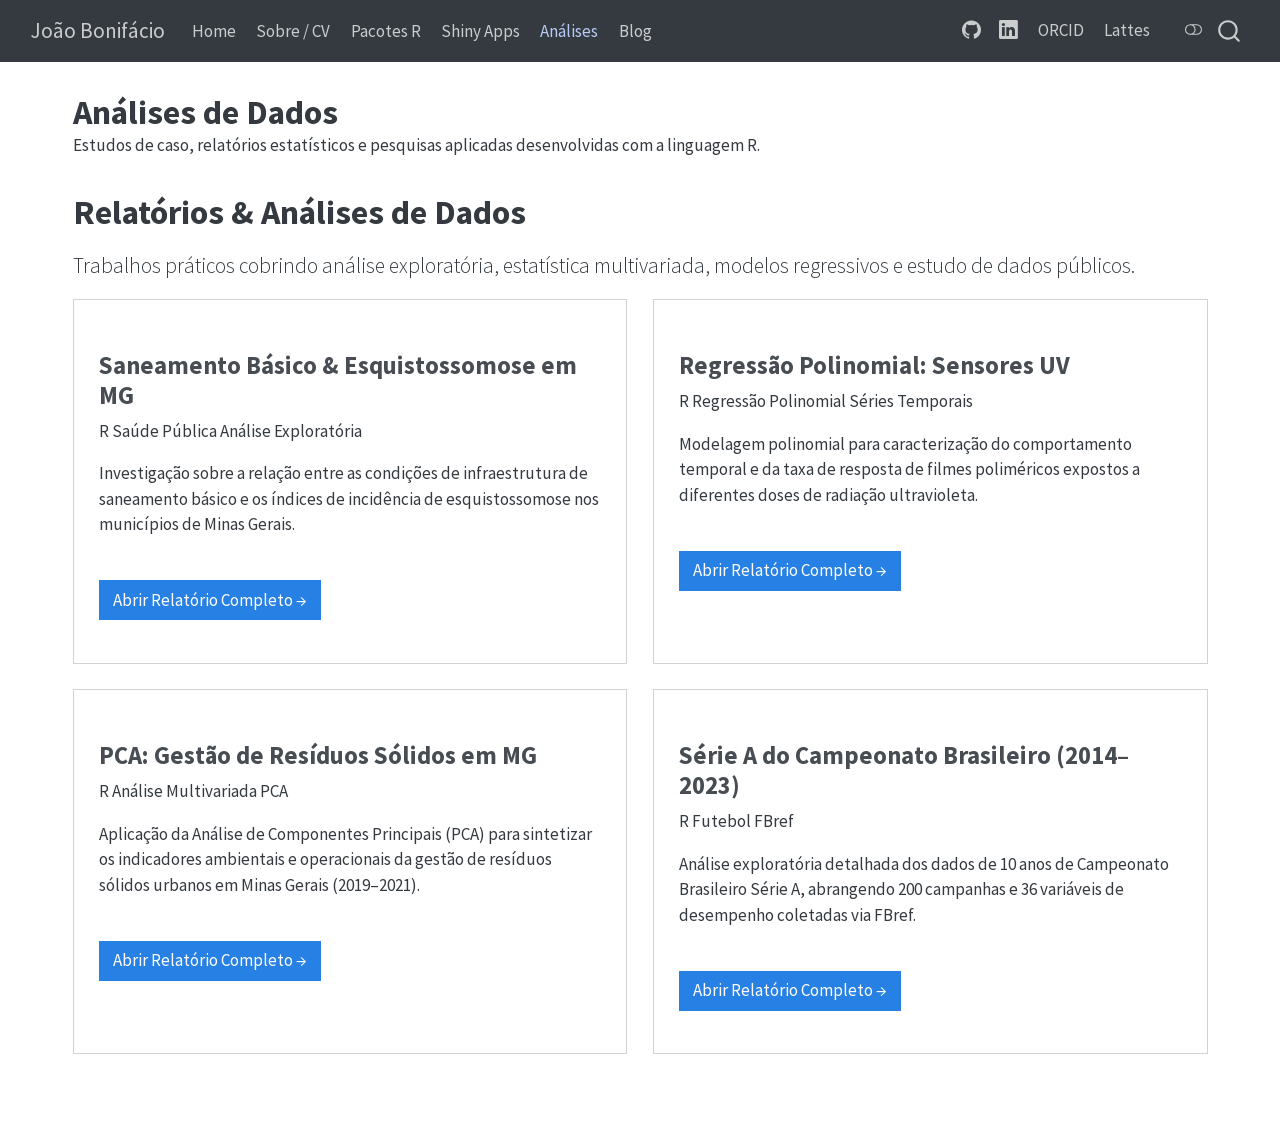
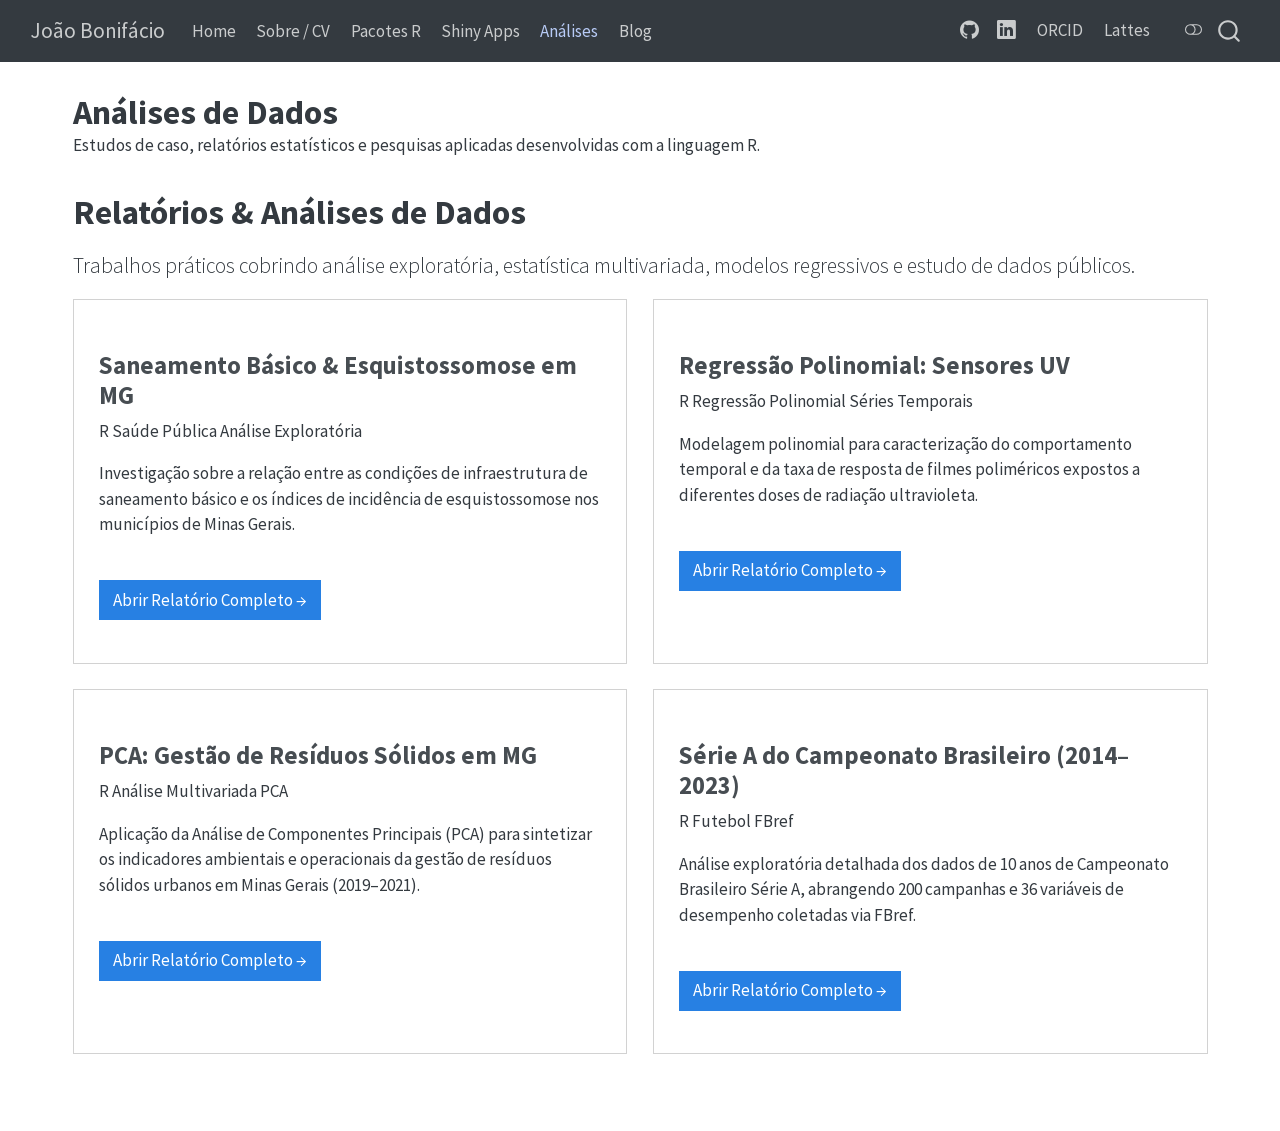
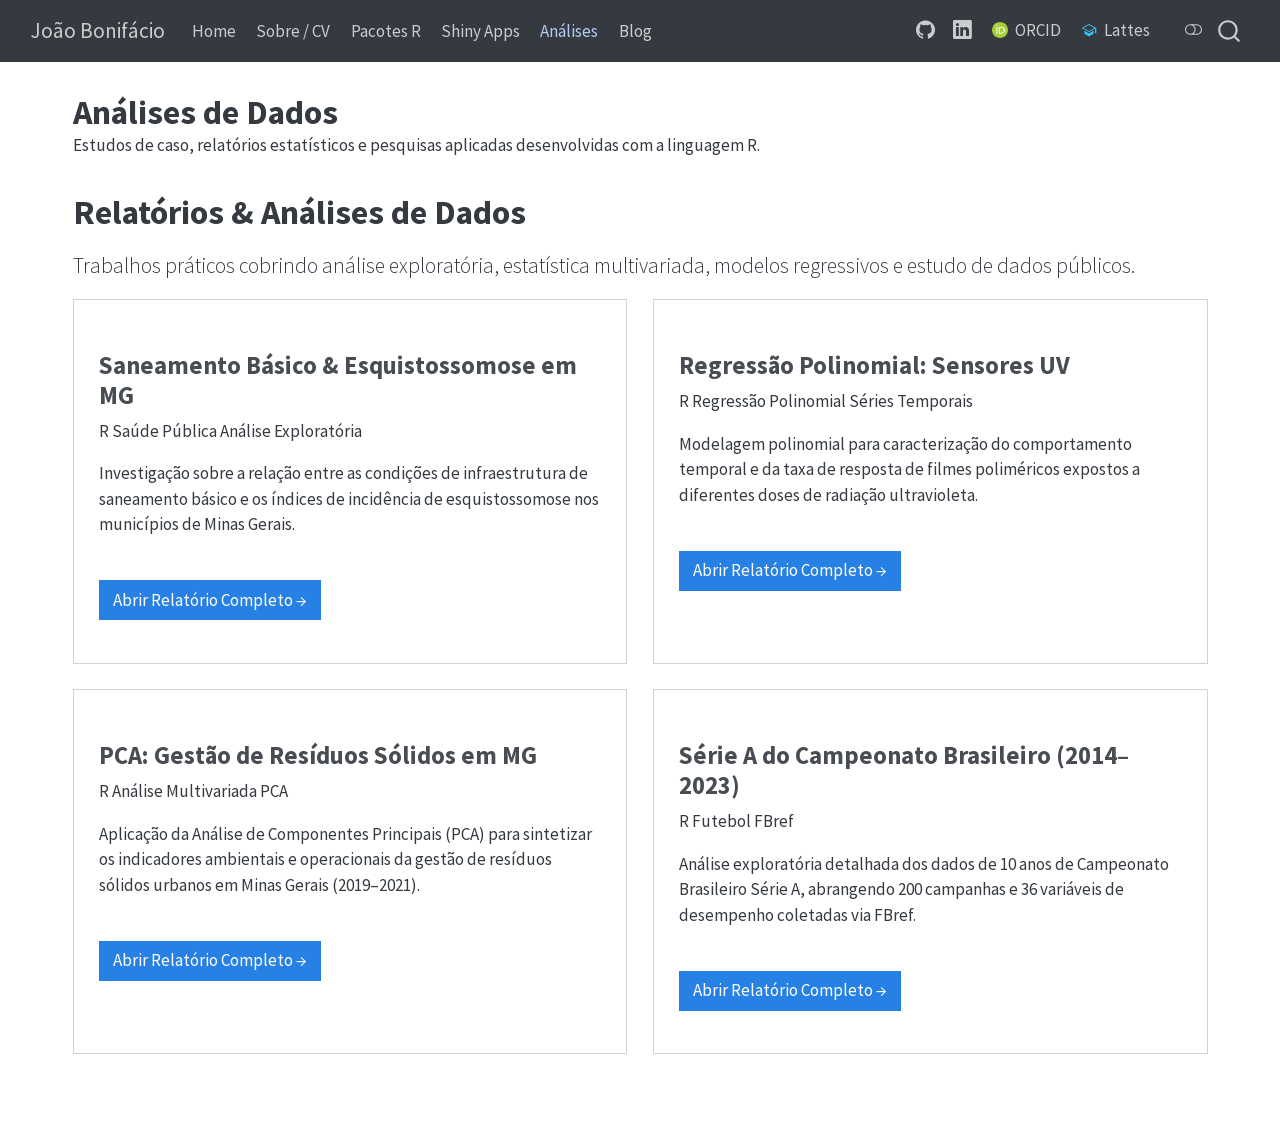
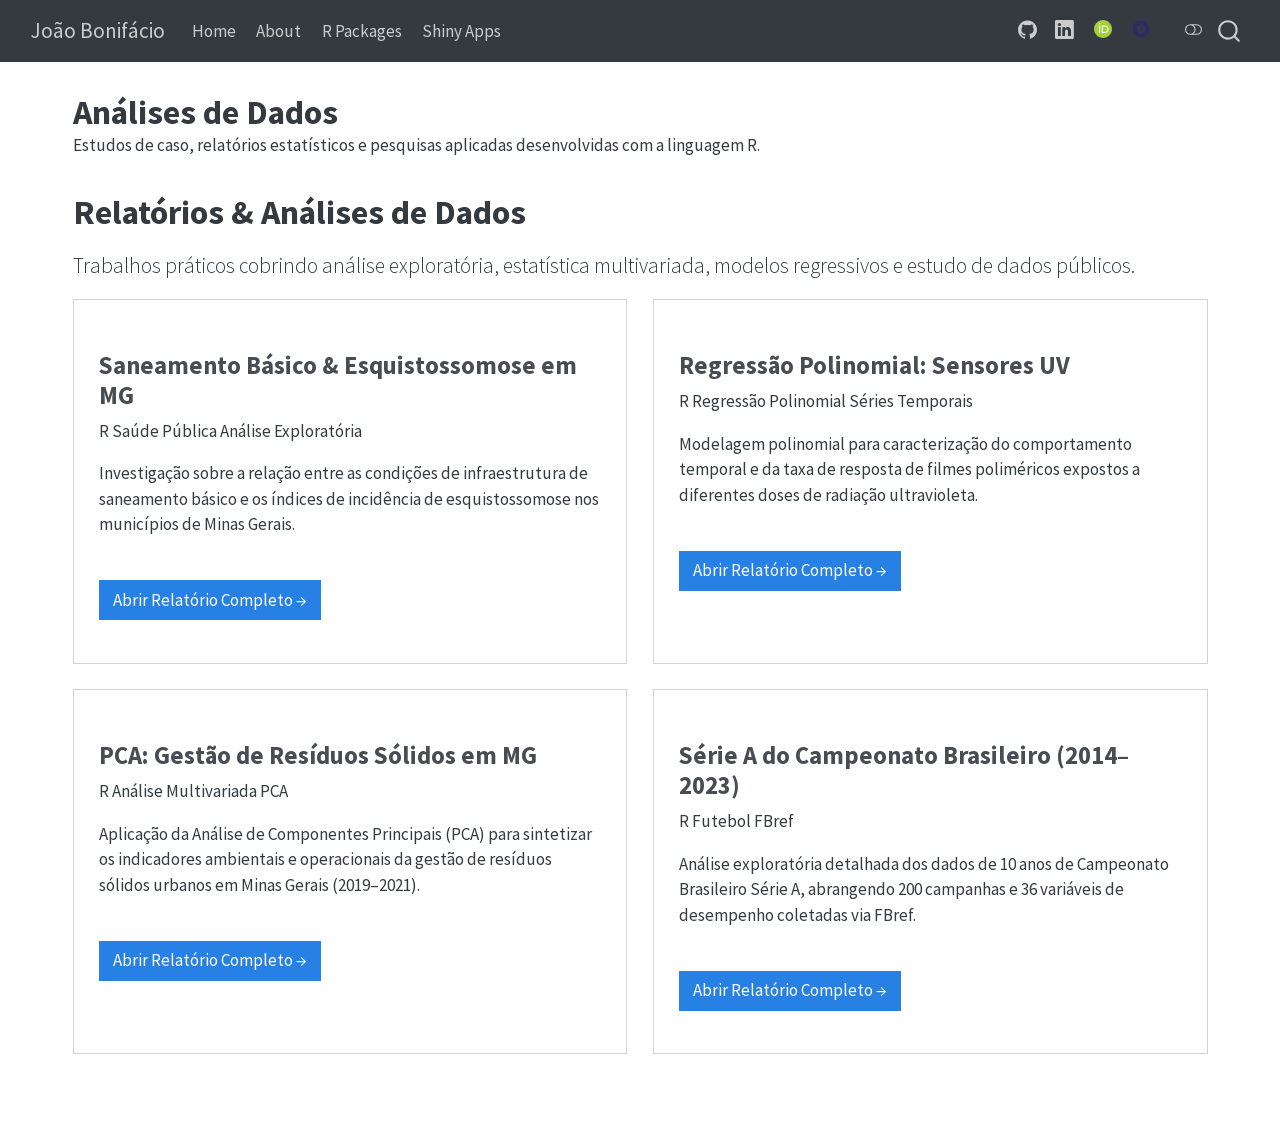
